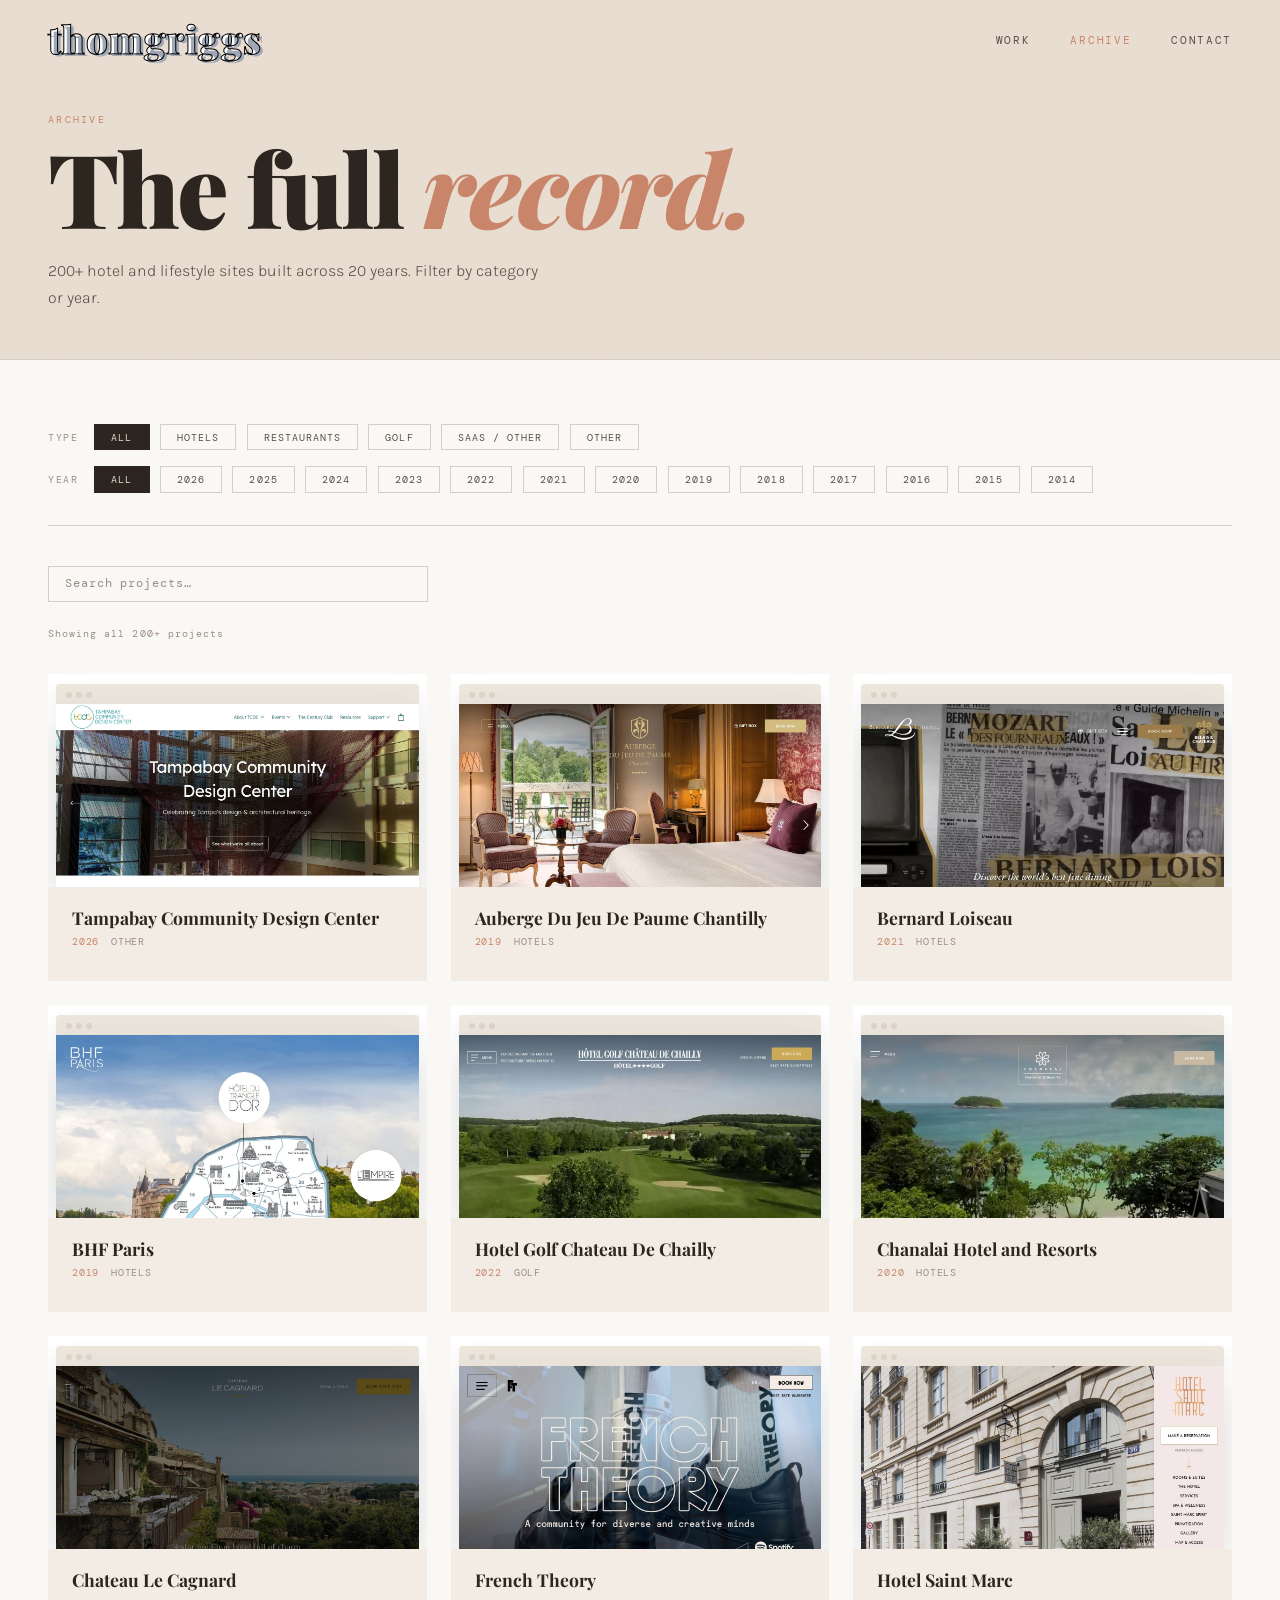
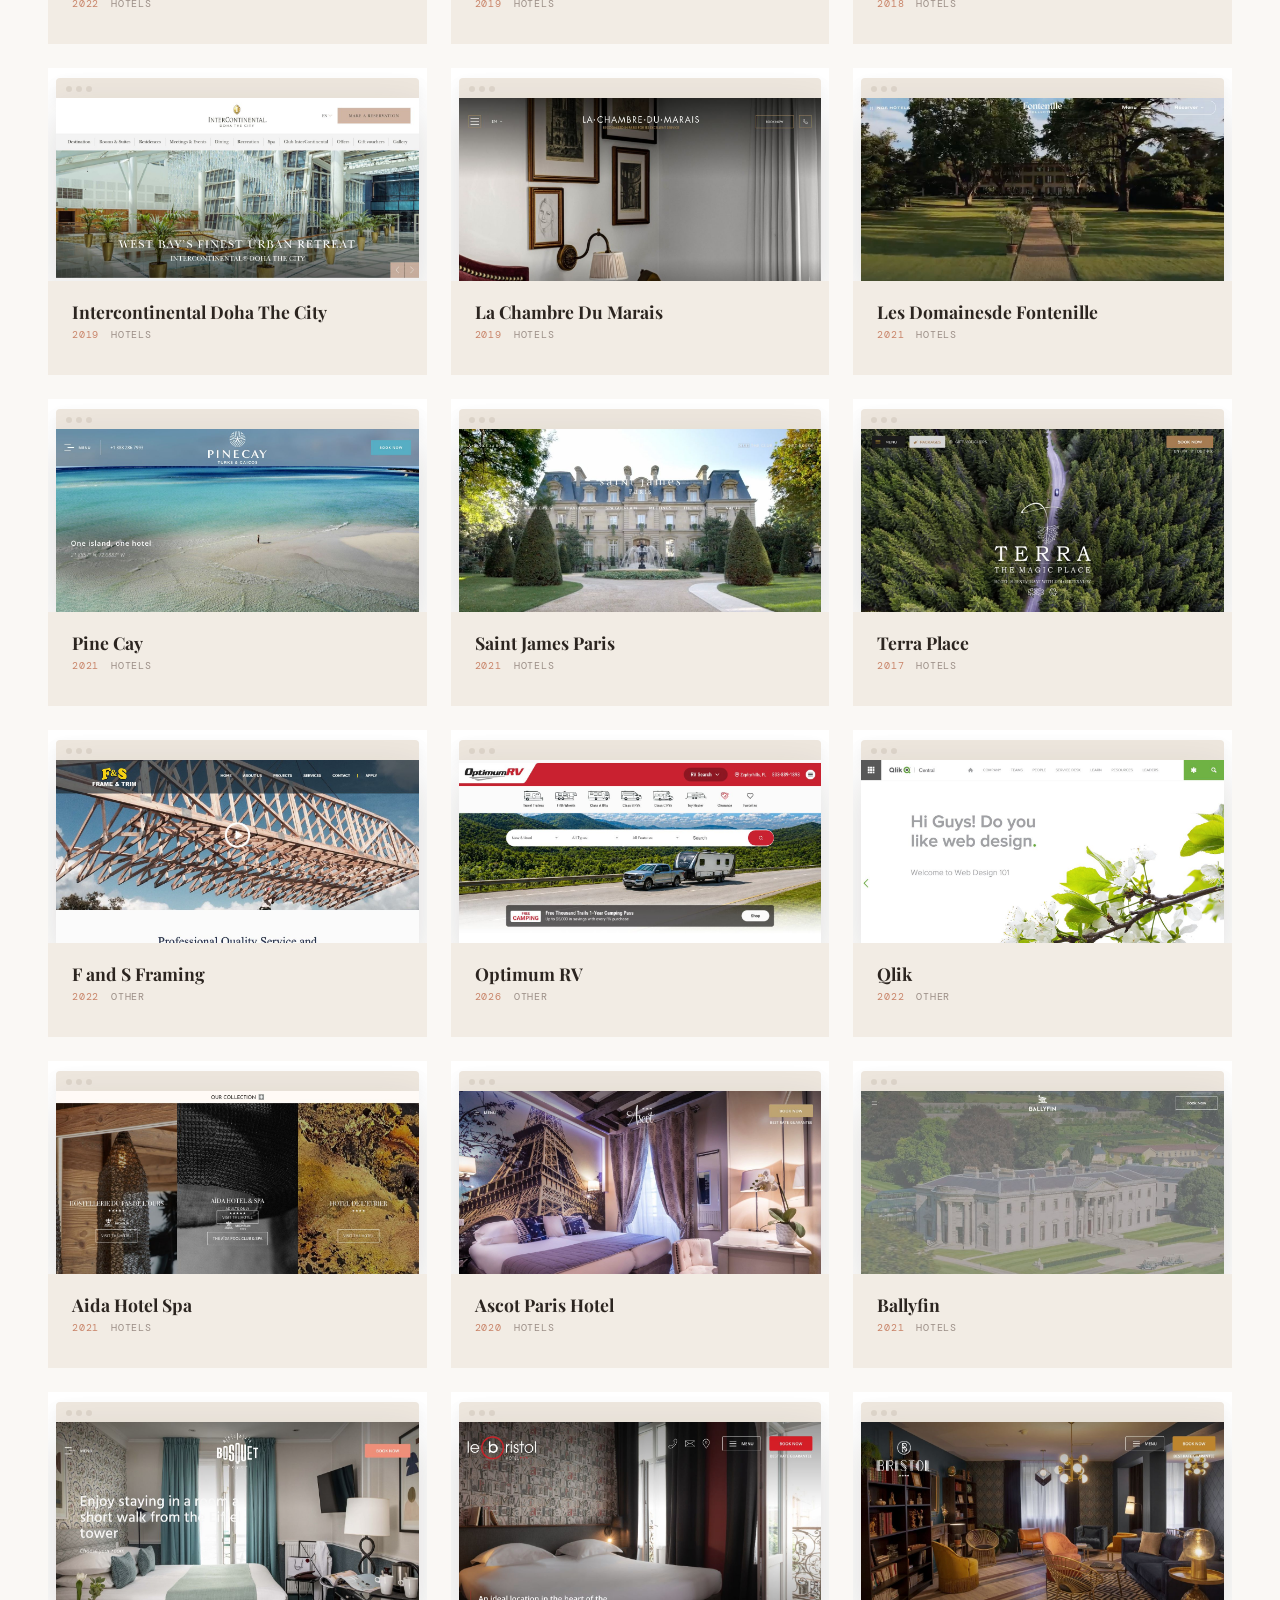
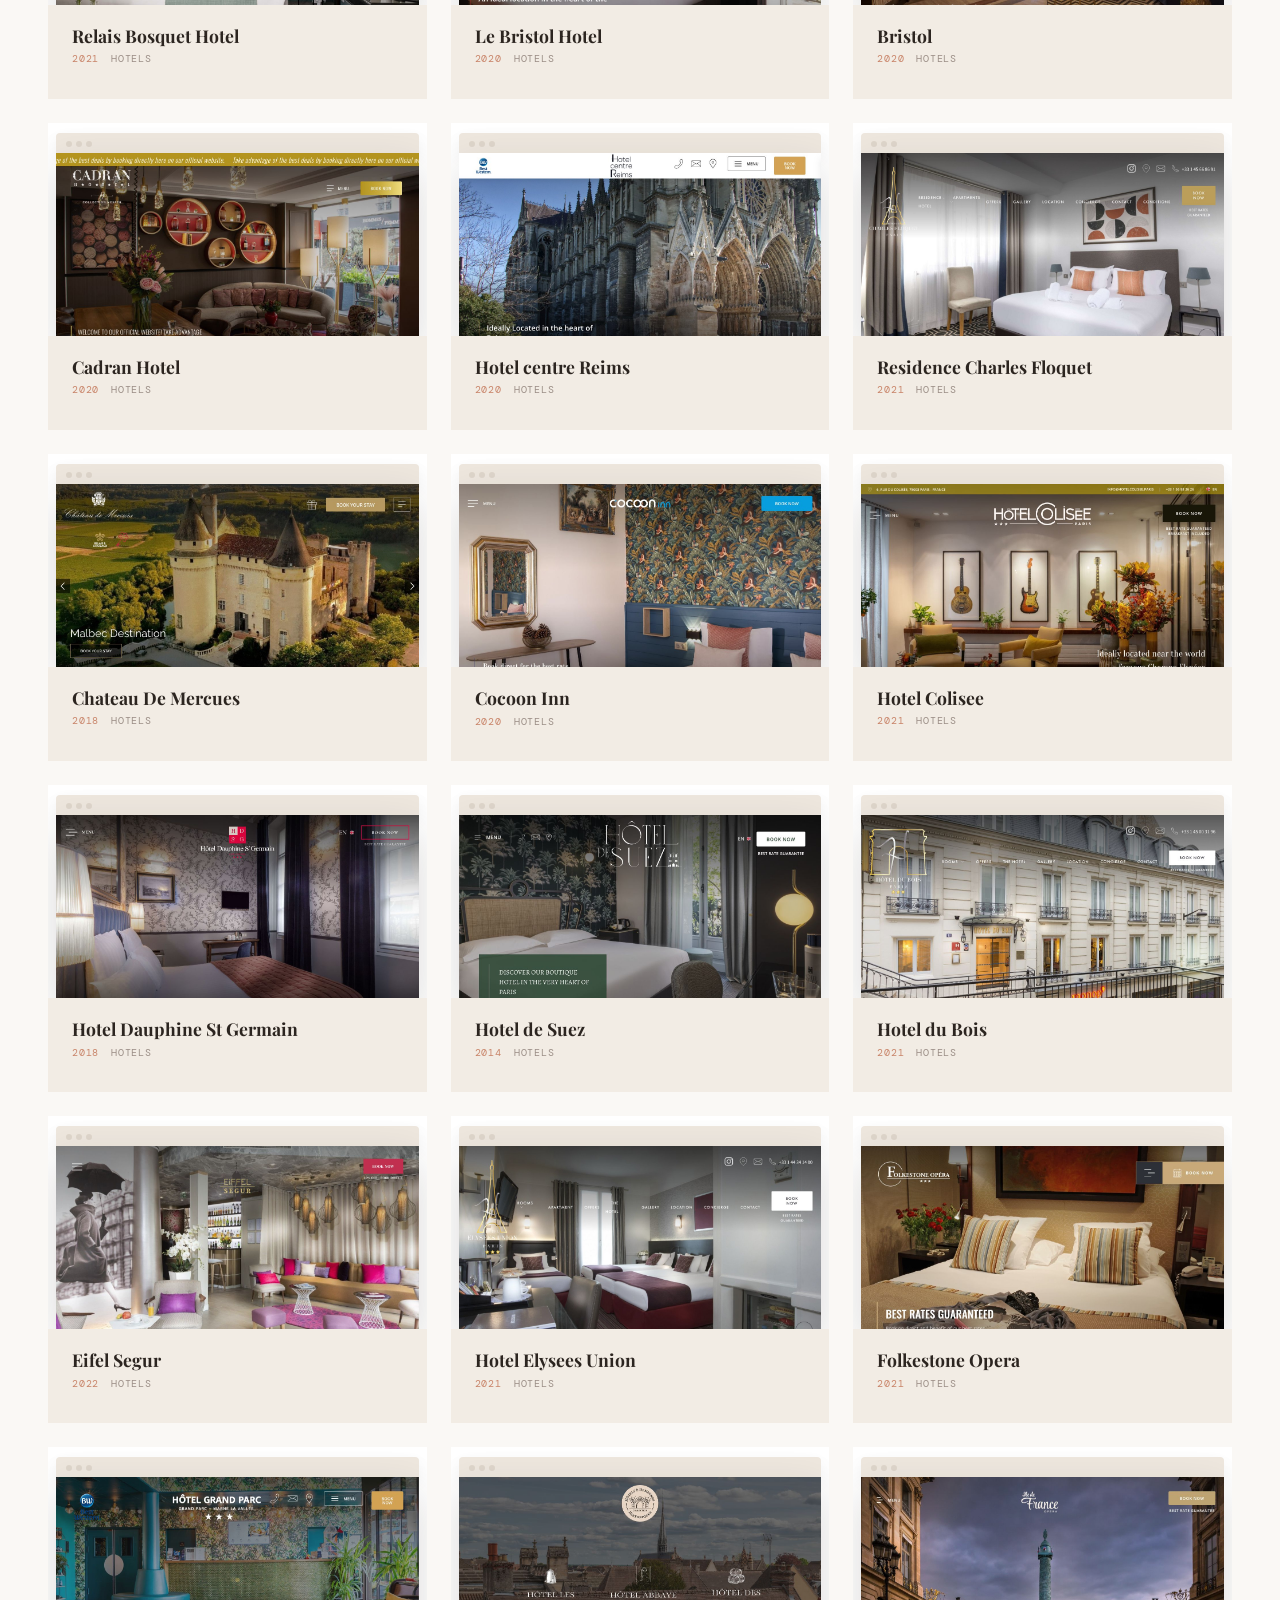
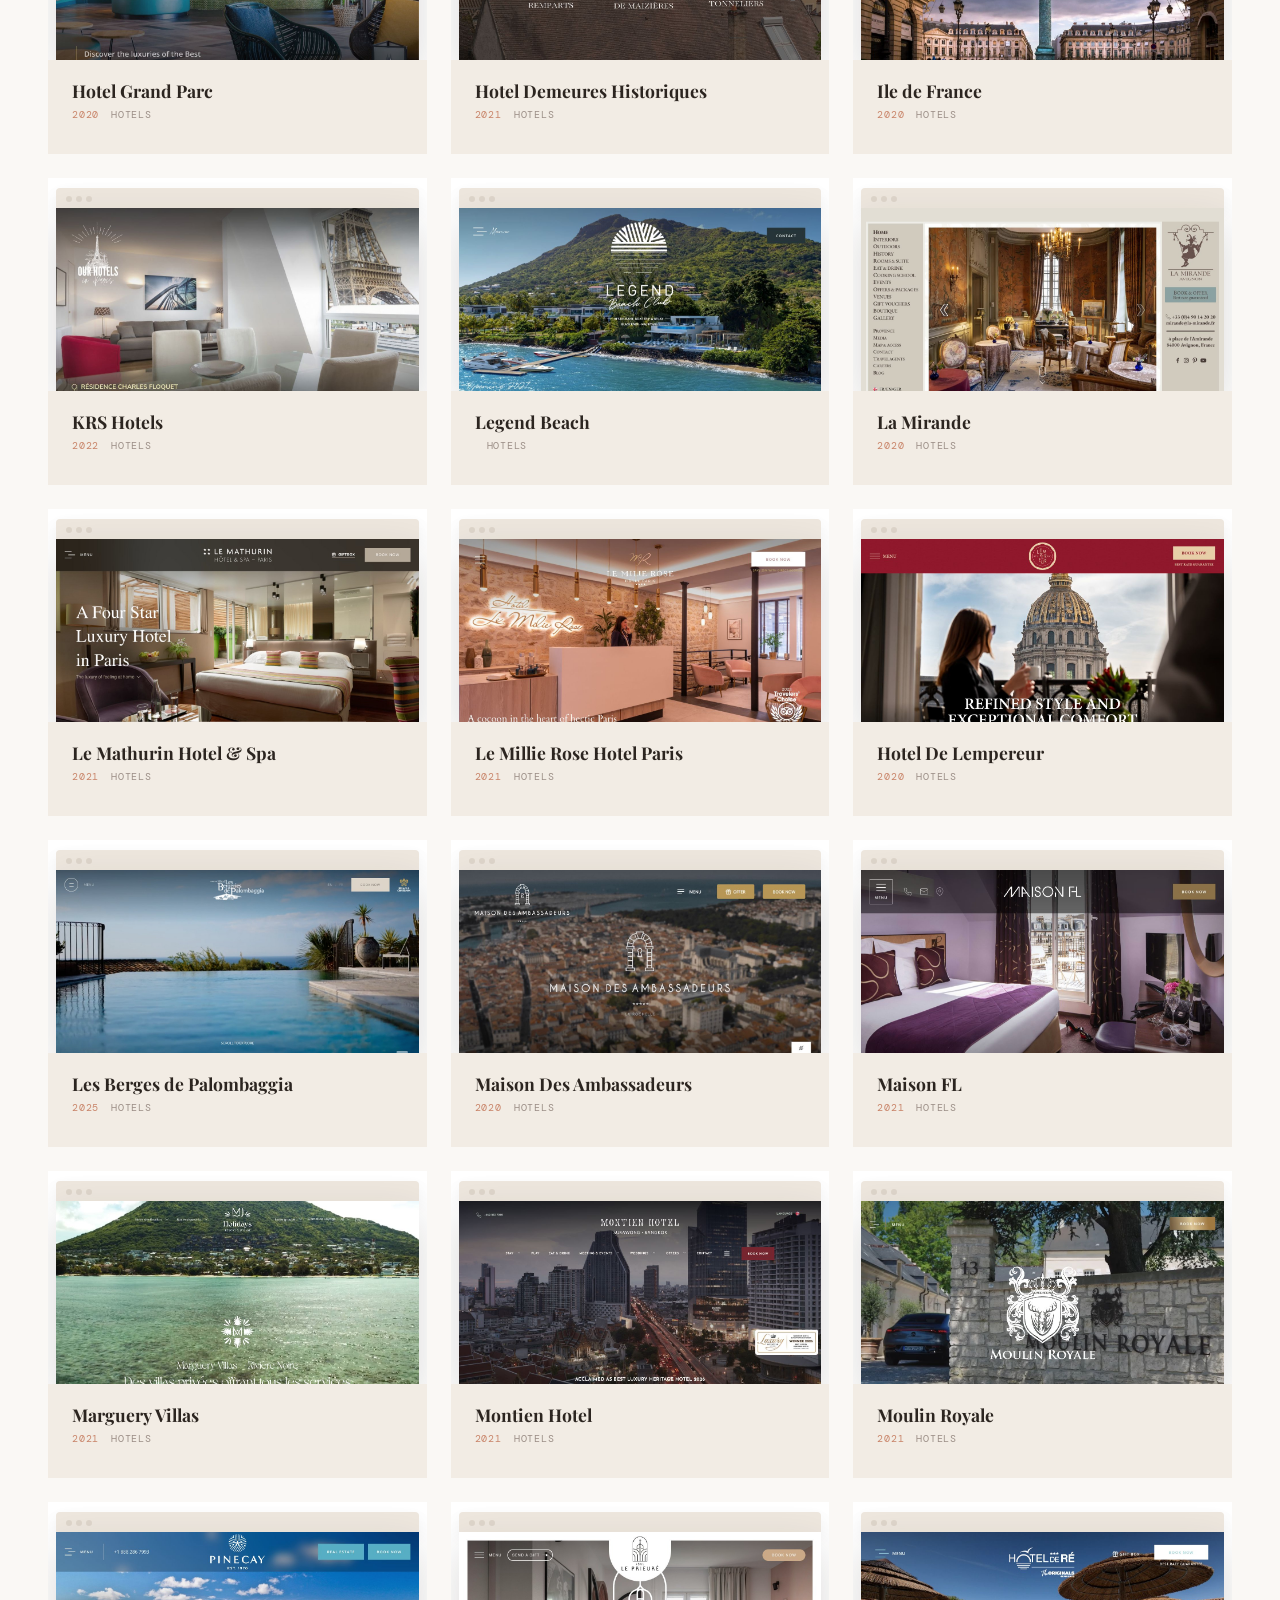
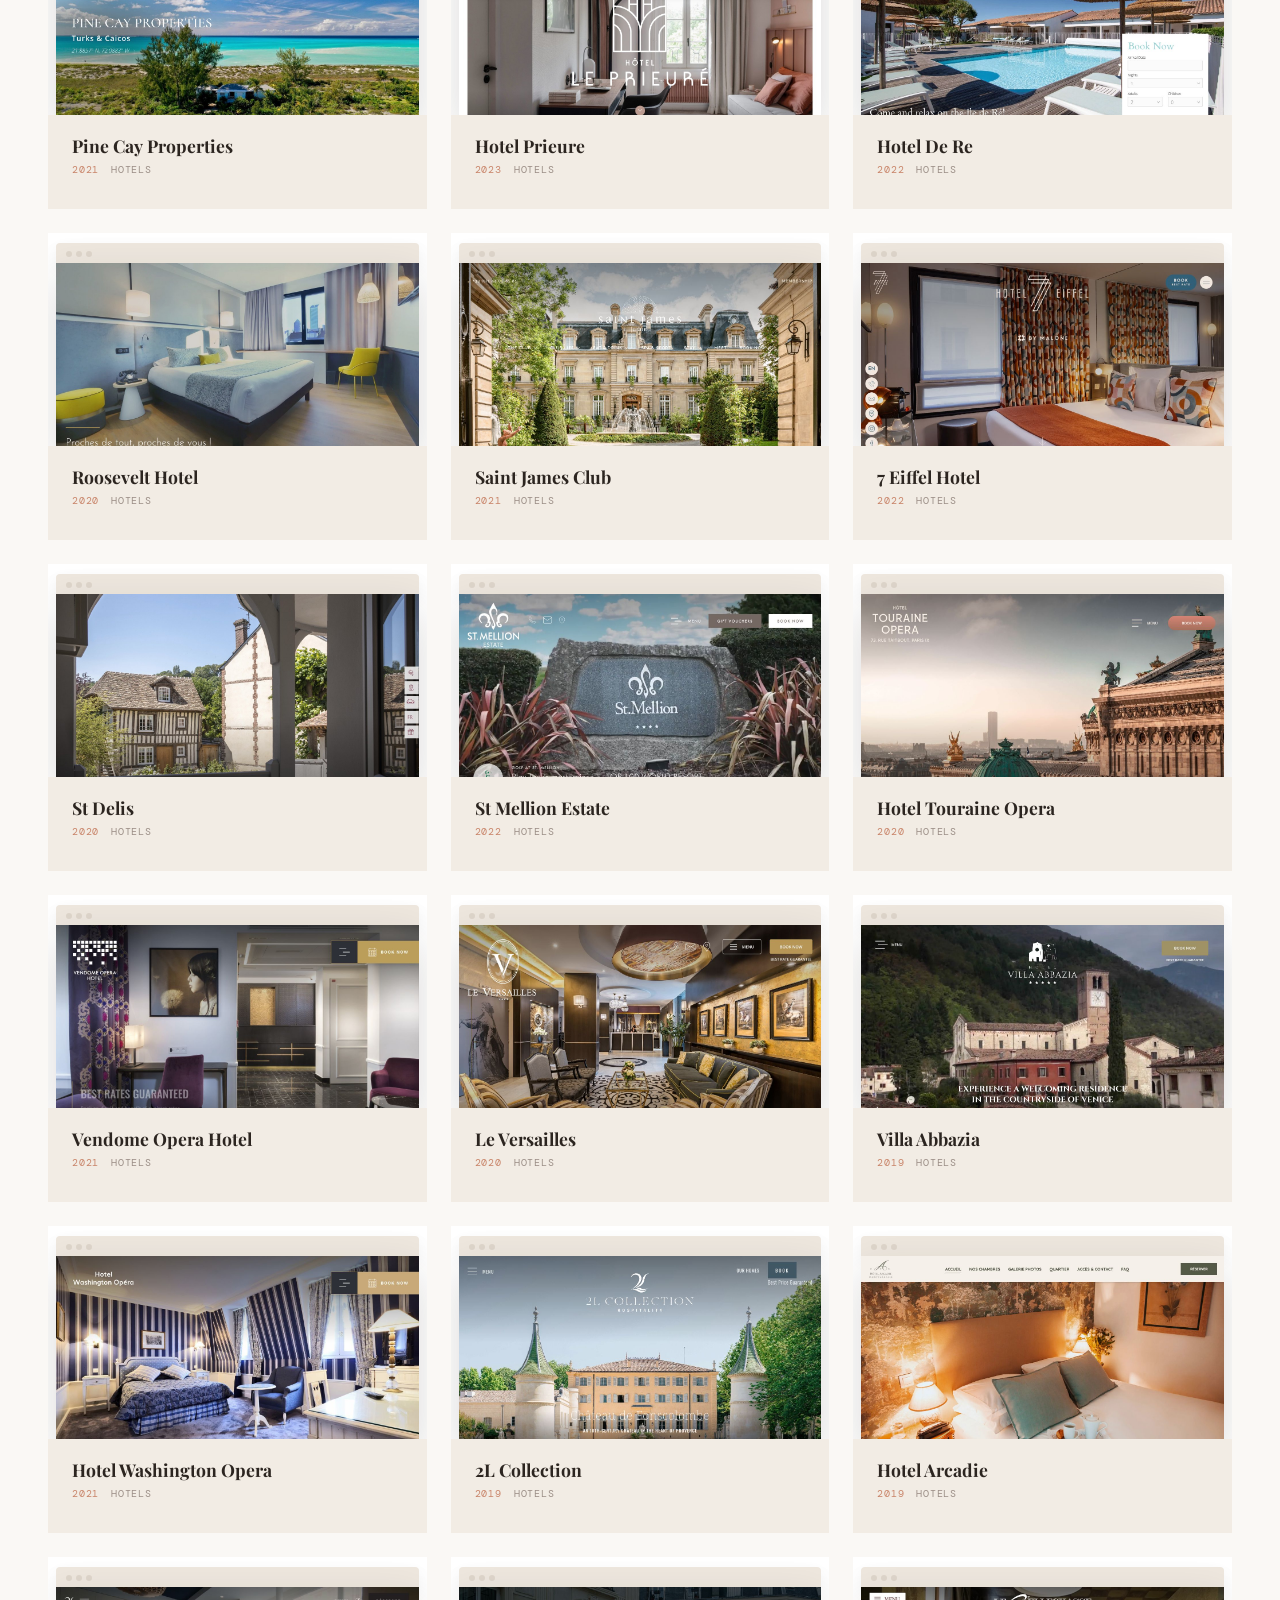
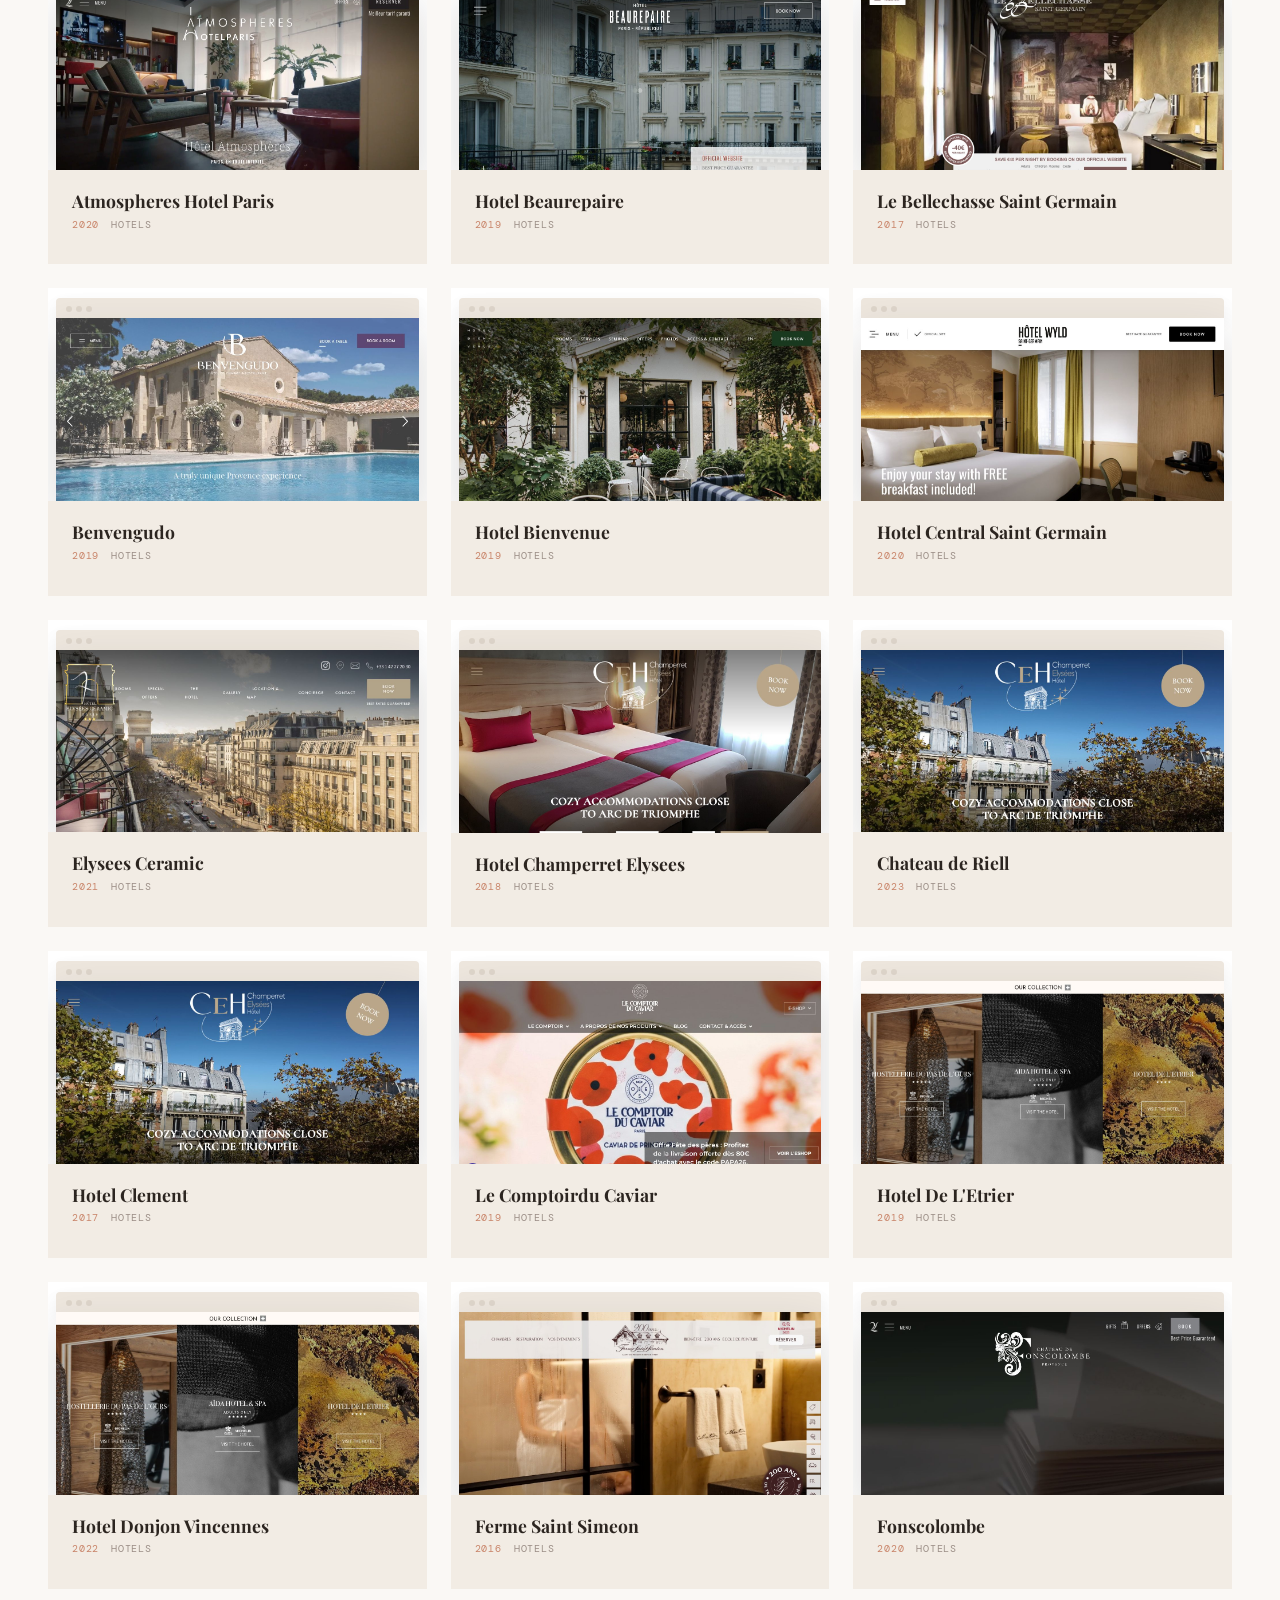
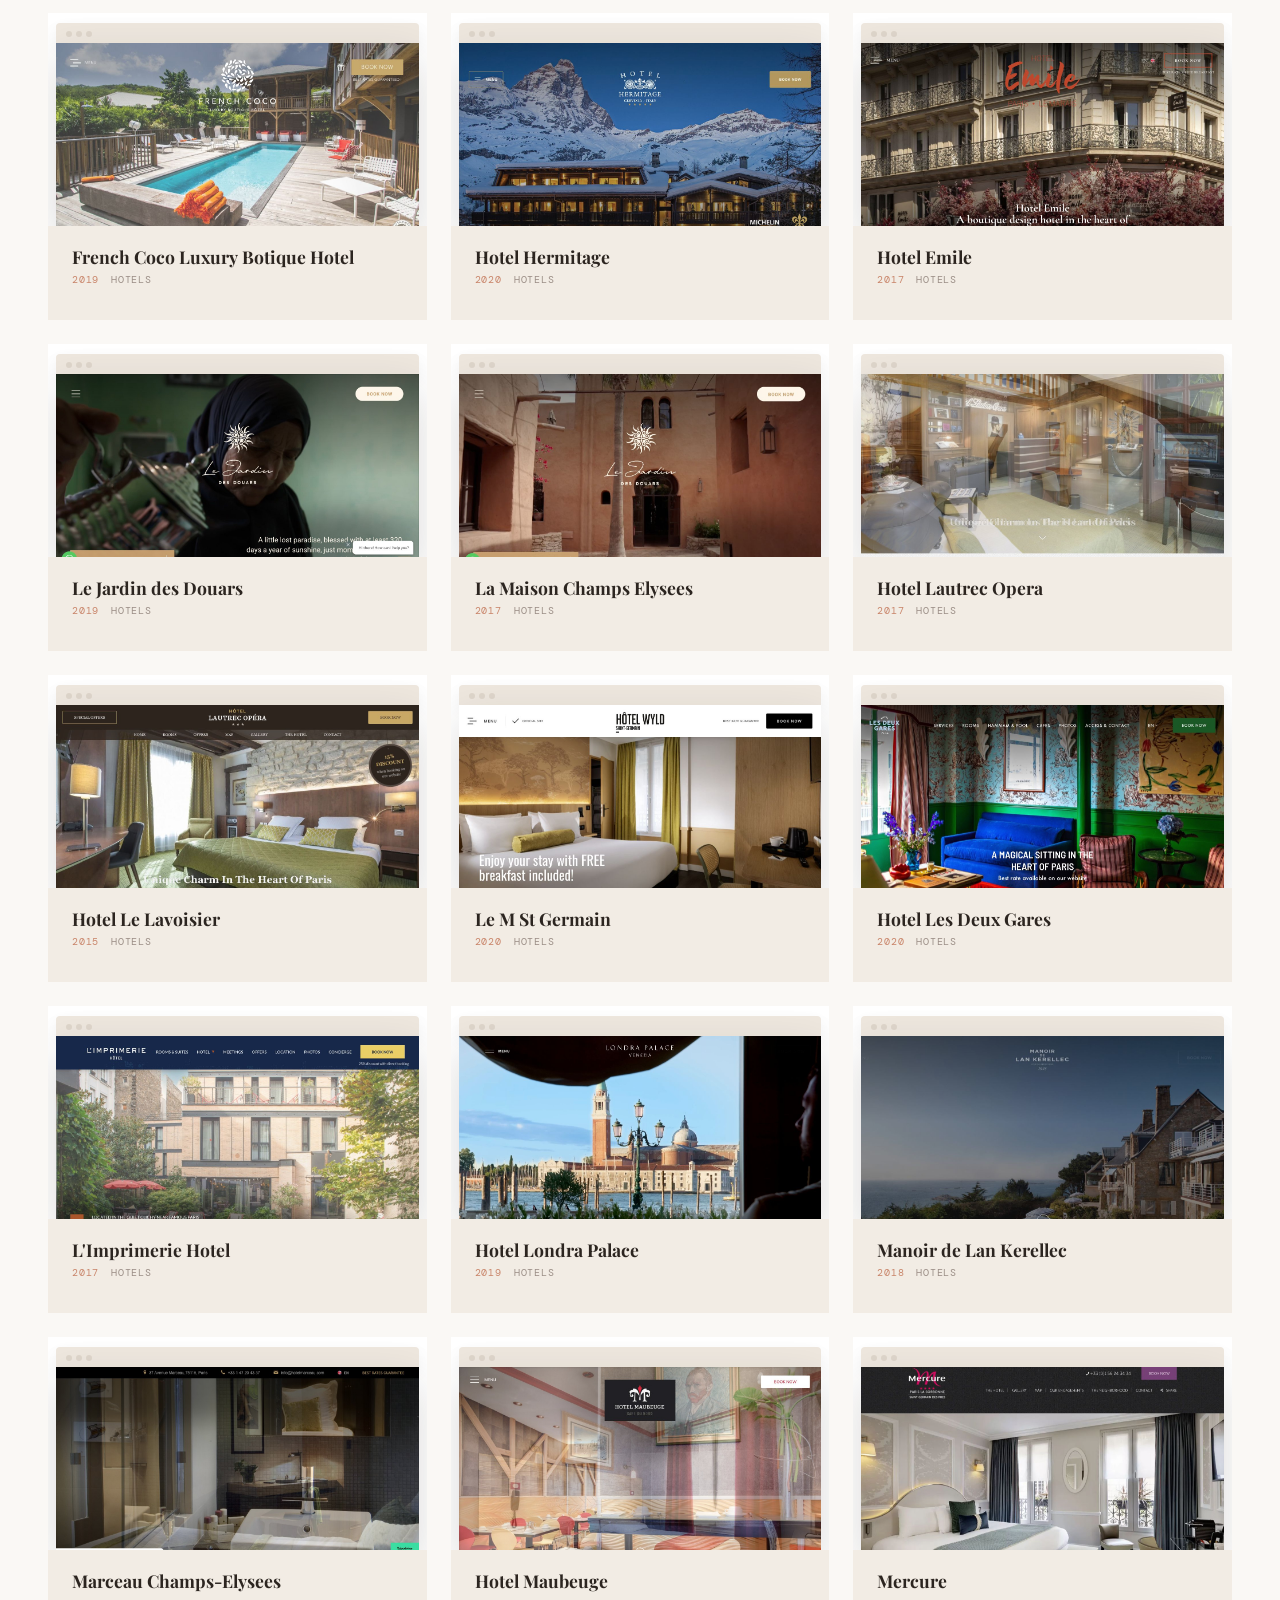
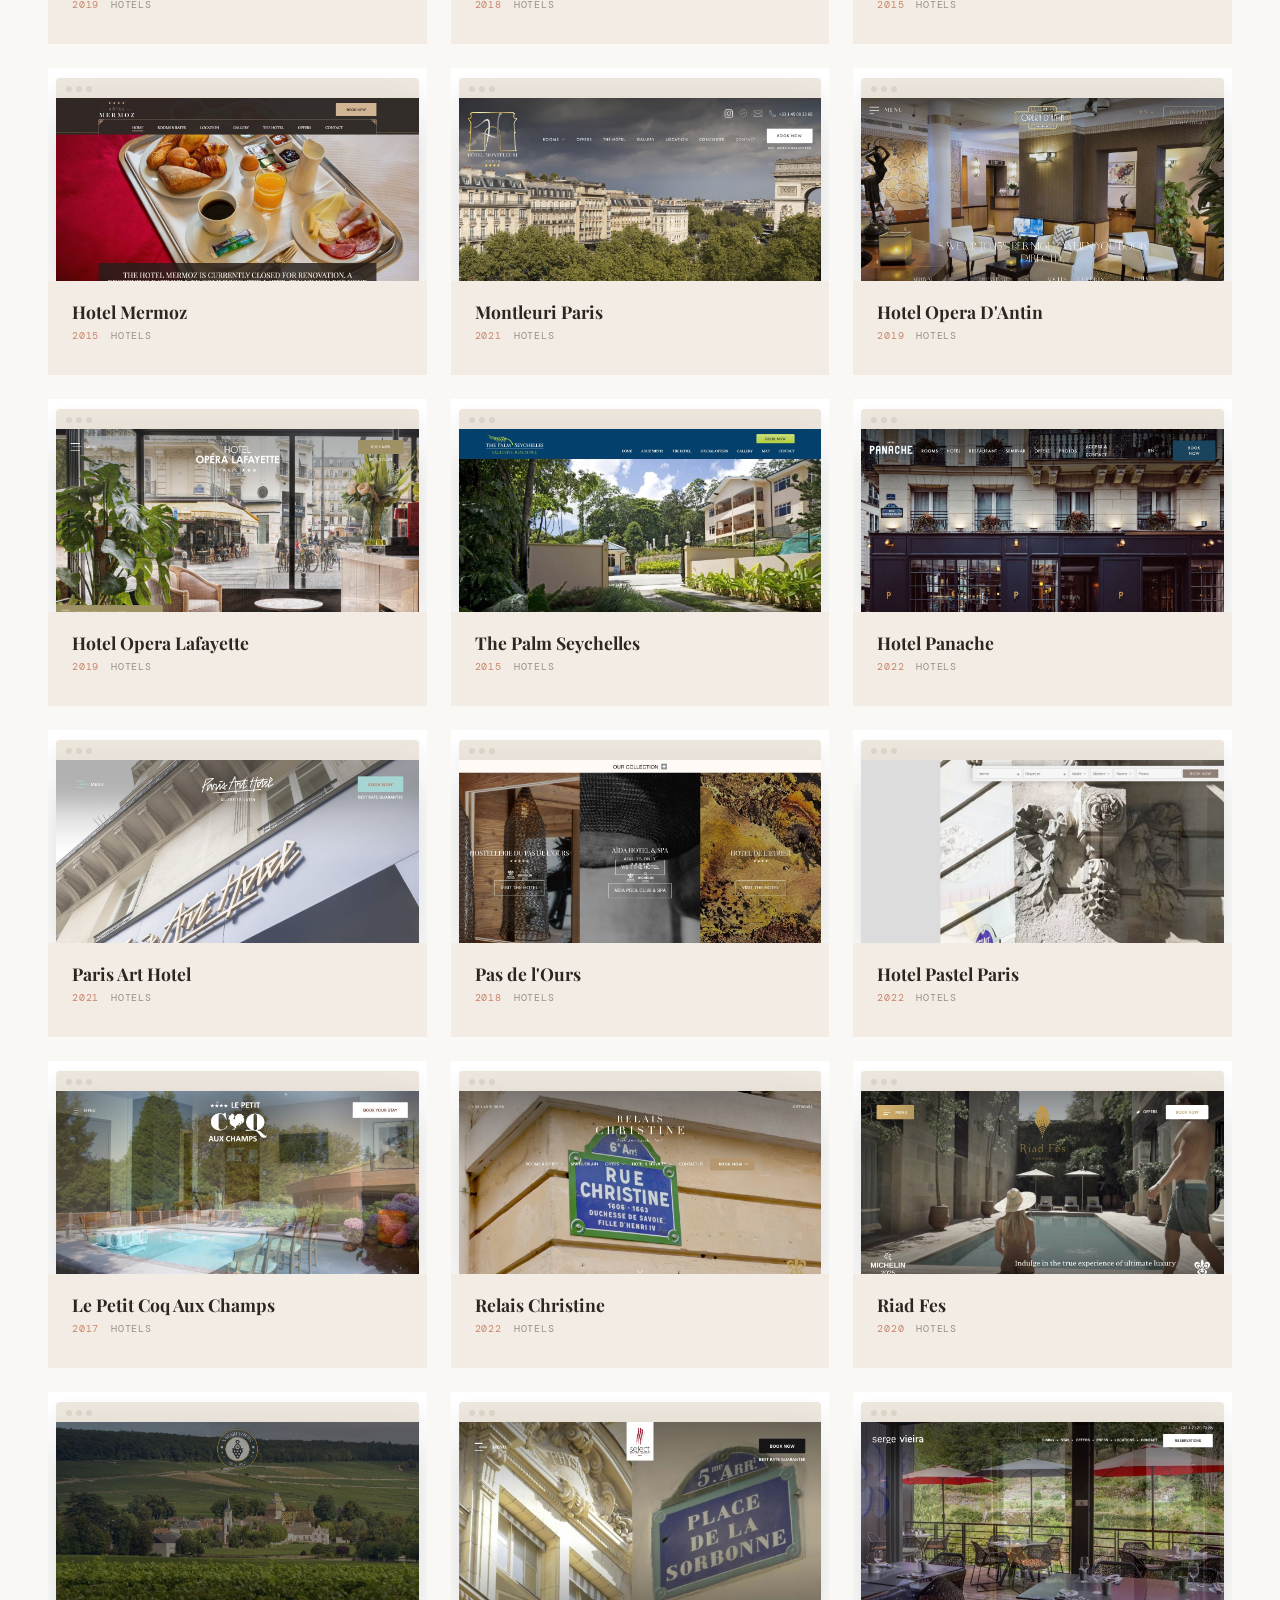
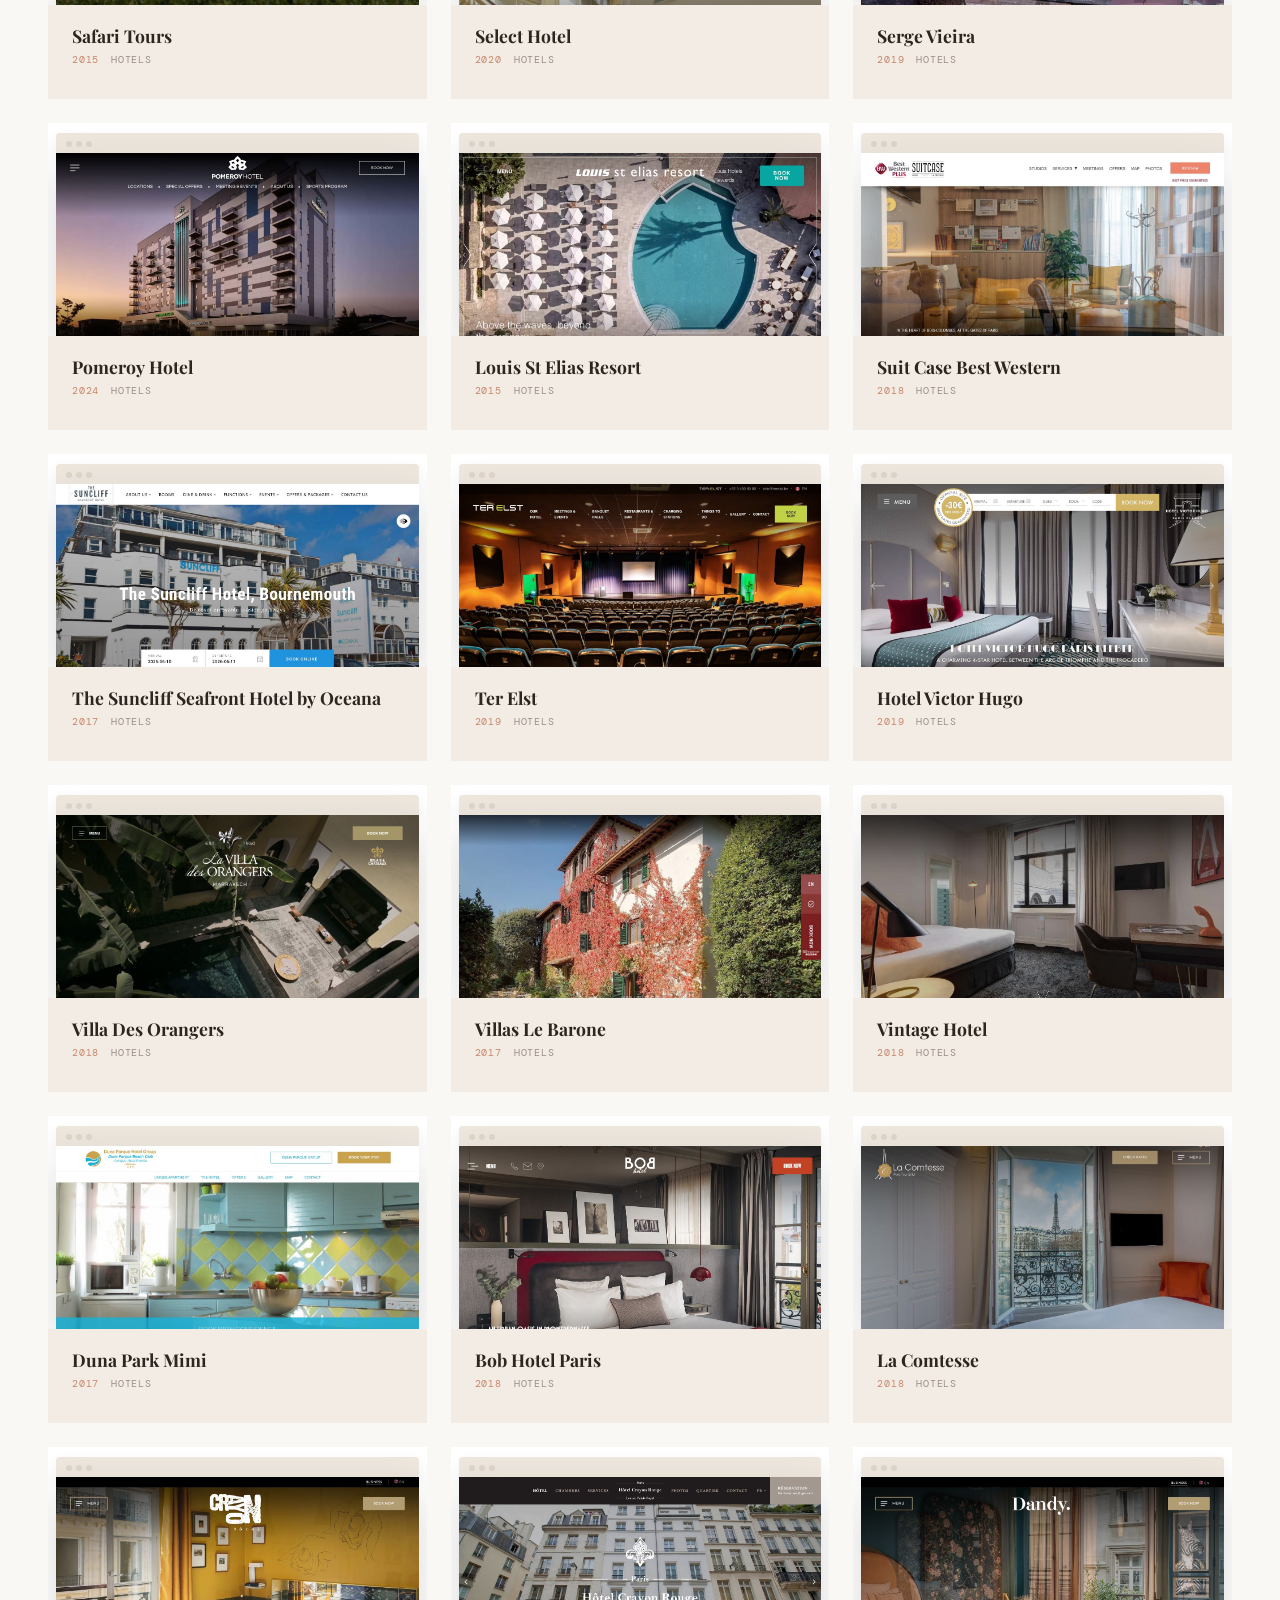
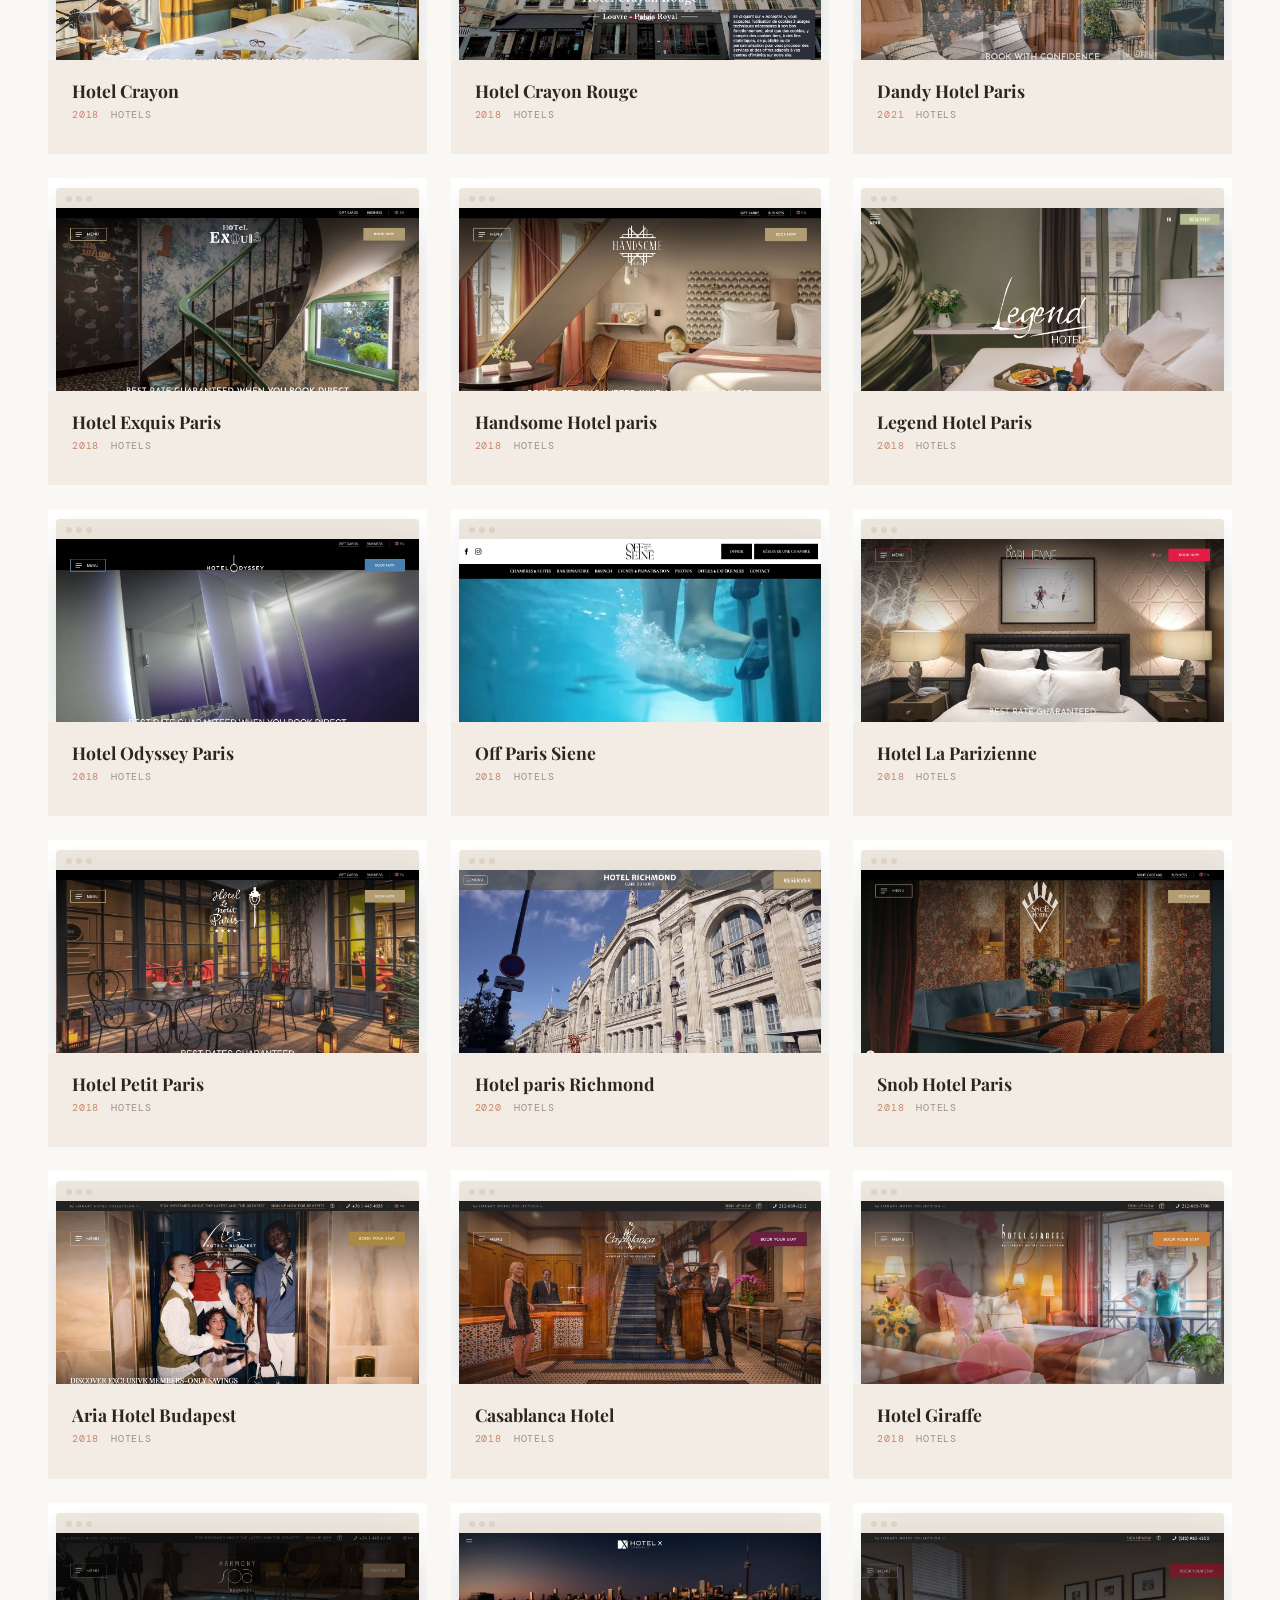
==== archive/index.html @ fb81da6a "Improve search metadata" ====
<!DOCTYPE html><html lang="en"> <head><meta charset="UTF-8"><meta name="viewport" content="width=device-width, initial-scale=1.0"><meta name="description" content="A full archive of front-end work by Thomas Griggs — 200+ hotel and lifestyle sites across 20 years."><title>thomgriggs — Archive</title><link rel="canonical" href="https://thomgriggs.com/archive/"><meta name="robots" content="index, follow"><meta property="og:type" content="website"><meta property="og:site_name" content="thomgriggs"><meta property="og:title" content="Project Archive | Thom Griggs"><meta property="og:description" content="A searchable archive of 200+ front-end and digital production projects by Thom Griggs."><meta property="og:url" content="https://thomgriggs.com/archive/"><meta property="og:image" content="https://thomgriggs.com/images/archive-screenshots/hotel-rosalie.png"><meta name="twitter:card" content="summary_large_image"><meta name="twitter:title" content="Project Archive | Thom Griggs"><meta name="twitter:description" content="A searchable archive of 200+ front-end and digital production projects by Thom Griggs."><meta name="twitter:image" content="https://thomgriggs.com/images/archive-screenshots/hotel-rosalie.png"><script type="application/ld+json">{"@context":"https://schema.org","@type":"CollectionPage","name":"Project Archive | Thom Griggs","url":"https://thomgriggs.com/archive/","description":"A searchable archive of 200+ front-end and digital production projects by Thom Griggs.","isPartOf":{"@type":"WebSite","name":"thomgriggs","url":"https://thomgriggs.com/"}}</script><link rel="icon" type="image/svg+xml" href="/favicon.svg"><link rel="preconnect" href="https://fonts.googleapis.com"><link rel="preconnect" href="https://fonts.gstatic.com" crossorigin><link rel="stylesheet" href="/_astro/BaseLayout.C7Eo-kTZ.css">
<link rel="stylesheet" href="/_astro/archive@_@astro.x3Nd_poE.css?v=thumb-shadow"></head> <body> <a href="#main" class="skip-link">Skip to main content</a> <nav class="site-nav" id="site-nav"> <a href="/" class="nav-logo" aria-label="thomgriggs home">thomgriggs</a> <ul class="nav-links"> <li><a href="/work">Work</a></li> <li><a href="/archive" aria-current="page">Archive</a></li> <li><a href="mailto:thomgriggs@gmail.com">Contact</a></li> </ul> <button class="nav-hamburger" id="nav-hamburger" aria-label="Open menu" aria-expanded="false" aria-controls="nav-dialog"> <span></span><span></span><span></span> </button> </nav> <dialog class="nav-dialog" id="nav-dialog" aria-label="Site navigation"> <div class="nav-dialog-inner"> <button class="nav-dialog-close" id="nav-dialog-close" aria-label="Close menu">&times;</button> <nav class="nav-dialog-links" aria-label="Mobile navigation"> <a href="/">Home</a> <a href="/work">Work</a> <a href="/archive" aria-current="page">Archive</a> <a href="mailto:thomgriggs@gmail.com">Contact</a> </nav> <p class="nav-dialog-sub">St. Pete &middot; Florida &middot; Est. 2005</p> </div> </dialog> <main id="main" tabindex="-1">   <section class="archive-hero noise-overlay" data-astro-cid-qma2cssl> <p class="eyebrow" data-astro-cid-qma2cssl>Archive</p> <h1 class="arch-title" data-astro-cid-qma2cssl>The full <em data-astro-cid-qma2cssl>record.</em></h1> <p class="arch-subtitle" data-astro-cid-qma2cssl>
200+ hotel and lifestyle sites built across 20 years. Filter by category or year.
</p> </section>  <section class="archive-section" data-astro-cid-qma2cssl> <!-- Filters --> <div class="filters-bar" data-astro-cid-qma2cssl> <div class="filter-group" data-astro-cid-qma2cssl> <span class="filter-label" data-astro-cid-qma2cssl>Type</span> <button class="filter-btn active" data-filter="type" data-value="all" aria-pressed="true" data-astro-cid-qma2cssl>All</button> <button class="filter-btn" data-filter="type" data-value="hotel" aria-pressed="false" data-astro-cid-qma2cssl> Hotels </button><button class="filter-btn" data-filter="type" data-value="restaurant" aria-pressed="false" data-astro-cid-qma2cssl> Restaurants </button><button class="filter-btn" data-filter="type" data-value="golf" aria-pressed="false" data-astro-cid-qma2cssl> Golf </button><button class="filter-btn" data-filter="type" data-value="saas" aria-pressed="false" data-astro-cid-qma2cssl> SaaS / Other </button><button class="filter-btn" data-filter="type" data-value="other" aria-pressed="false" data-astro-cid-qma2cssl> Other </button> </div> <div class="filter-group" data-astro-cid-qma2cssl> <span class="filter-label" data-astro-cid-qma2cssl>Year</span> <button class="filter-btn active" data-filter="year" data-value="all" aria-pressed="true" data-astro-cid-qma2cssl>All</button> <button class="filter-btn" data-filter="year" data-value="2026" aria-pressed="false" data-astro-cid-qma2cssl> 2026 </button><button class="filter-btn" data-filter="year" data-value="2025" aria-pressed="false" data-astro-cid-qma2cssl> 2025 </button><button class="filter-btn" data-filter="year" data-value="2024" aria-pressed="false" data-astro-cid-qma2cssl> 2024 </button><button class="filter-btn" data-filter="year" data-value="2023" aria-pressed="false" data-astro-cid-qma2cssl> 2023 </button><button class="filter-btn" data-filter="year" data-value="2022" aria-pressed="false" data-astro-cid-qma2cssl> 2022 </button><button class="filter-btn" data-filter="year" data-value="2021" aria-pressed="false" data-astro-cid-qma2cssl> 2021 </button><button class="filter-btn" data-filter="year" data-value="2020" aria-pressed="false" data-astro-cid-qma2cssl> 2020 </button><button class="filter-btn" data-filter="year" data-value="2019" aria-pressed="false" data-astro-cid-qma2cssl> 2019 </button><button class="filter-btn" data-filter="year" data-value="2018" aria-pressed="false" data-astro-cid-qma2cssl> 2018 </button><button class="filter-btn" data-filter="year" data-value="2017" aria-pressed="false" data-astro-cid-qma2cssl> 2017 </button><button class="filter-btn" data-filter="year" data-value="2016" aria-pressed="false" data-astro-cid-qma2cssl> 2016 </button><button class="filter-btn" data-filter="year" data-value="2015" aria-pressed="false" data-astro-cid-qma2cssl> 2015 </button><button class="filter-btn" data-filter="year" data-value="2014" aria-pressed="false" data-astro-cid-qma2cssl> 2014 </button> </div> </div> <!-- Search --> <div class="search-bar" data-astro-cid-qma2cssl> <label for="archive-search" class="sr-only" data-astro-cid-qma2cssl>Search projects</label> <input type="search" id="archive-search" class="search-input" placeholder="Search projects…" autocomplete="off" spellcheck="false" aria-label="Search projects" data-astro-cid-qma2cssl> </div> <p class="archive-count" id="archive-count" role="status" aria-live="polite" aria-atomic="true" data-astro-cid-qma2cssl>
Showing all 200+ projects
</p> <!-- Grid --> <div class="archive-grid" id="archive-grid" data-astro-cid-qma2cssl> <article class="archive-card" data-type="other" data-year="2026" data-astro-cid-qma2cssl> <div class="card-thumb" data-astro-cid-qma2cssl> <img src="/images/archive-screenshots/tampabay-community-design-center.png" alt="Tampabay Community Design Center" loading="lazy" onerror="this.parentElement.classList.add('thumb-placeholder')" data-astro-cid-qma2cssl> </div> <div class="card-body" data-astro-cid-qma2cssl> <a href="https://www.tbcommunitydesign.org/" class="card-name-link" target="_blank" rel="noopener" data-astro-cid-qma2cssl> <h2 class="card-name" data-astro-cid-qma2cssl>Tampabay Community Design Center</h2> </a> <div class="card-meta" data-astro-cid-qma2cssl> <span class="card-year" data-astro-cid-qma2cssl>2026</span> <span class="card-type" data-astro-cid-qma2cssl>Other</span> </div> </div> </article><article class="archive-card" data-type="hotel" data-year="2019" data-astro-cid-qma2cssl> <div class="card-thumb" data-astro-cid-qma2cssl> <img src="/images/archive-screenshots/auberge-du-jeu-de-paume-chantilly.png" alt="Auberge Du Jeu De Paume Chantilly" loading="lazy" onerror="this.parentElement.classList.add('thumb-placeholder')" data-astro-cid-qma2cssl> </div> <div class="card-body" data-astro-cid-qma2cssl> <a href="https://aubergedujeudepaumechantilly.fr/" class="card-name-link" target="_blank" rel="noopener" data-astro-cid-qma2cssl> <h2 class="card-name" data-astro-cid-qma2cssl>Auberge Du Jeu De Paume Chantilly</h2> </a> <div class="card-meta" data-astro-cid-qma2cssl> <span class="card-year" data-astro-cid-qma2cssl>2019</span> <span class="card-type" data-astro-cid-qma2cssl>Hotels</span> </div> </div> </article><article class="archive-card" data-type="hotel" data-year="2021" data-astro-cid-qma2cssl> <div class="card-thumb" data-astro-cid-qma2cssl> <img src="/images/archive-screenshots/bernard-loiseau.png" alt="Bernard Loiseau" loading="lazy" onerror="this.parentElement.classList.add('thumb-placeholder')" data-astro-cid-qma2cssl> </div> <div class="card-body" data-astro-cid-qma2cssl> <a href="https://bernard-loiseau.com/" class="card-name-link" target="_blank" rel="noopener" data-astro-cid-qma2cssl> <h2 class="card-name" data-astro-cid-qma2cssl>Bernard Loiseau</h2> </a> <div class="card-meta" data-astro-cid-qma2cssl> <span class="card-year" data-astro-cid-qma2cssl>2021</span> <span class="card-type" data-astro-cid-qma2cssl>Hotels</span> </div> </div> </article><article class="archive-card" data-type="hotel" data-year="2019" data-astro-cid-qma2cssl> <div class="card-thumb" data-astro-cid-qma2cssl> <img src="/images/archive-screenshots/bhf-paris.png" alt="BHF Paris" loading="lazy" onerror="this.parentElement.classList.add('thumb-placeholder')" data-astro-cid-qma2cssl> </div> <div class="card-body" data-astro-cid-qma2cssl> <a href="https://bhfparis.com/" class="card-name-link" target="_blank" rel="noopener" data-astro-cid-qma2cssl> <h2 class="card-name" data-astro-cid-qma2cssl>BHF Paris</h2> </a> <div class="card-meta" data-astro-cid-qma2cssl> <span class="card-year" data-astro-cid-qma2cssl>2019</span> <span class="card-type" data-astro-cid-qma2cssl>Hotels</span> </div> </div> </article><article class="archive-card" data-type="golf" data-year="2022" data-astro-cid-qma2cssl> <div class="card-thumb" data-astro-cid-qma2cssl> <img src="/images/archive-screenshots/hotel-golf-chateau-de-chailly.png" alt="Hotel Golf Chateau De Chailly" loading="lazy" onerror="this.parentElement.classList.add('thumb-placeholder')" data-astro-cid-qma2cssl> </div> <div class="card-body" data-astro-cid-qma2cssl> <a href="https://chailly.com/" class="card-name-link" target="_blank" rel="noopener" data-astro-cid-qma2cssl> <h2 class="card-name" data-astro-cid-qma2cssl>Hotel Golf Chateau De Chailly</h2> </a> <div class="card-meta" data-astro-cid-qma2cssl> <span class="card-year" data-astro-cid-qma2cssl>2022</span> <span class="card-type" data-astro-cid-qma2cssl>Golf</span> </div> </div> </article><article class="archive-card" data-type="hotel" data-year="2020" data-astro-cid-qma2cssl> <div class="card-thumb" data-astro-cid-qma2cssl> <img src="/images/archive-screenshots/chanalai-hotel-and-resorts.png" alt="Chanalai Hotel and Resorts" loading="lazy" onerror="this.parentElement.classList.add('thumb-placeholder')" data-astro-cid-qma2cssl> </div> <div class="card-body" data-astro-cid-qma2cssl> <a href="https://chanalai.com/" class="card-name-link" target="_blank" rel="noopener" data-astro-cid-qma2cssl> <h2 class="card-name" data-astro-cid-qma2cssl>Chanalai Hotel and Resorts</h2> </a> <div class="card-meta" data-astro-cid-qma2cssl> <span class="card-year" data-astro-cid-qma2cssl>2020</span> <span class="card-type" data-astro-cid-qma2cssl>Hotels</span> </div> </div> </article><article class="archive-card" data-type="hotel" data-year="2022" data-astro-cid-qma2cssl> <div class="card-thumb" data-astro-cid-qma2cssl> <img src="/images/archive-screenshots/chateau-le-cagnard.png" alt="Chateau Le Cagnard" loading="lazy" onerror="this.parentElement.classList.add('thumb-placeholder')" data-astro-cid-qma2cssl> </div> <div class="card-body" data-astro-cid-qma2cssl> <a href="https://lecagnard.fr/" class="card-name-link" target="_blank" rel="noopener" data-astro-cid-qma2cssl> <h2 class="card-name" data-astro-cid-qma2cssl>Chateau Le Cagnard</h2> </a> <div class="card-meta" data-astro-cid-qma2cssl> <span class="card-year" data-astro-cid-qma2cssl>2022</span> <span class="card-type" data-astro-cid-qma2cssl>Hotels</span> </div> </div> </article><article class="archive-card" data-type="hotel" data-year="2019" data-astro-cid-qma2cssl> <div class="card-thumb" data-astro-cid-qma2cssl> <img src="/images/archive-screenshots/french-theory.png" alt="French Theory" loading="lazy" onerror="this.parentElement.classList.add('thumb-placeholder')" data-astro-cid-qma2cssl> </div> <div class="card-body" data-astro-cid-qma2cssl> <a href="https://frtheory.com/" class="card-name-link" target="_blank" rel="noopener" data-astro-cid-qma2cssl> <h2 class="card-name" data-astro-cid-qma2cssl>French Theory</h2> </a> <div class="card-meta" data-astro-cid-qma2cssl> <span class="card-year" data-astro-cid-qma2cssl>2019</span> <span class="card-type" data-astro-cid-qma2cssl>Hotels</span> </div> </div> </article><article class="archive-card" data-type="hotel" data-year="2018" data-astro-cid-qma2cssl> <div class="card-thumb" data-astro-cid-qma2cssl> <img src="/images/archive-screenshots/hotel-saint-marc.png" alt="Hotel Saint Marc" loading="lazy" onerror="this.parentElement.classList.add('thumb-placeholder')" data-astro-cid-qma2cssl> </div> <div class="card-body" data-astro-cid-qma2cssl> <a href="https://hotelsaintmarc.com/" class="card-name-link" target="_blank" rel="noopener" data-astro-cid-qma2cssl> <h2 class="card-name" data-astro-cid-qma2cssl>Hotel Saint Marc</h2> </a> <div class="card-meta" data-astro-cid-qma2cssl> <span class="card-year" data-astro-cid-qma2cssl>2018</span> <span class="card-type" data-astro-cid-qma2cssl>Hotels</span> </div> </div> </article><article class="archive-card" data-type="hotel" data-year="2019" data-astro-cid-qma2cssl> <div class="card-thumb" data-astro-cid-qma2cssl> <img src="/images/archive-screenshots/intercontinental-doha-the-city.png" alt="Intercontinental Doha The City" loading="lazy" onerror="this.parentElement.classList.add('thumb-placeholder')" data-astro-cid-qma2cssl> </div> <div class="card-body" data-astro-cid-qma2cssl> <a href="https://dohawestbay.intercontinental.com/" class="card-name-link" target="_blank" rel="noopener" data-astro-cid-qma2cssl> <h2 class="card-name" data-astro-cid-qma2cssl>Intercontinental Doha The City</h2> </a> <div class="card-meta" data-astro-cid-qma2cssl> <span class="card-year" data-astro-cid-qma2cssl>2019</span> <span class="card-type" data-astro-cid-qma2cssl>Hotels</span> </div> </div> </article><article class="archive-card" data-type="hotel" data-year="2019" data-astro-cid-qma2cssl> <div class="card-thumb" data-astro-cid-qma2cssl> <img src="/images/archive-screenshots/la-chambre-du-marais.png" alt="La Chambre Du Marais" loading="lazy" onerror="this.parentElement.classList.add('thumb-placeholder')" data-astro-cid-qma2cssl> </div> <div class="card-body" data-astro-cid-qma2cssl> <a href="https://lachambredumarais.com/" class="card-name-link" target="_blank" rel="noopener" data-astro-cid-qma2cssl> <h2 class="card-name" data-astro-cid-qma2cssl>La Chambre Du Marais</h2> </a> <div class="card-meta" data-astro-cid-qma2cssl> <span class="card-year" data-astro-cid-qma2cssl>2019</span> <span class="card-type" data-astro-cid-qma2cssl>Hotels</span> </div> </div> </article><article class="archive-card" data-type="hotel" data-year="2021" data-astro-cid-qma2cssl> <div class="card-thumb" data-astro-cid-qma2cssl> <img src="/images/archive-screenshots/les-domainesde-fontenille.png" alt="Les Domainesde Fontenille" loading="lazy" onerror="this.parentElement.classList.add('thumb-placeholder')" data-astro-cid-qma2cssl> </div> <div class="card-body" data-astro-cid-qma2cssl> <a href="https://lesdomainesdefontenille.com/" class="card-name-link" target="_blank" rel="noopener" data-astro-cid-qma2cssl> <h2 class="card-name" data-astro-cid-qma2cssl>Les Domainesde Fontenille</h2> </a> <div class="card-meta" data-astro-cid-qma2cssl> <span class="card-year" data-astro-cid-qma2cssl>2021</span> <span class="card-type" data-astro-cid-qma2cssl>Hotels</span> </div> </div> </article><article class="archive-card" data-type="hotel" data-year="2021" data-astro-cid-qma2cssl> <div class="card-thumb" data-astro-cid-qma2cssl> <img src="/images/archive-screenshots/pine-cay.png" alt="Pine Cay" loading="lazy" onerror="this.parentElement.classList.add('thumb-placeholder')" data-astro-cid-qma2cssl> </div> <div class="card-body" data-astro-cid-qma2cssl> <a href="https://pinecay.com/" class="card-name-link" target="_blank" rel="noopener" data-astro-cid-qma2cssl> <h2 class="card-name" data-astro-cid-qma2cssl>Pine Cay</h2> </a> <div class="card-meta" data-astro-cid-qma2cssl> <span class="card-year" data-astro-cid-qma2cssl>2021</span> <span class="card-type" data-astro-cid-qma2cssl>Hotels</span> </div> </div> </article><article class="archive-card" data-type="hotel" data-year="2021" data-astro-cid-qma2cssl> <div class="card-thumb" data-astro-cid-qma2cssl> <img src="/images/archive-screenshots/saint-james-paris.png" alt="Saint James Paris" loading="lazy" onerror="this.parentElement.classList.add('thumb-placeholder')" data-astro-cid-qma2cssl> </div> <div class="card-body" data-astro-cid-qma2cssl> <a href="https://saint-james-paris.com/" class="card-name-link" target="_blank" rel="noopener" data-astro-cid-qma2cssl> <h2 class="card-name" data-astro-cid-qma2cssl>Saint James Paris</h2> </a> <div class="card-meta" data-astro-cid-qma2cssl> <span class="card-year" data-astro-cid-qma2cssl>2021</span> <span class="card-type" data-astro-cid-qma2cssl>Hotels</span> </div> </div> </article><article class="archive-card" data-type="hotel" data-year="2017" data-astro-cid-qma2cssl> <div class="card-thumb" data-astro-cid-qma2cssl> <img src="/images/archive-screenshots/terra-place.png" alt="Terra Place" loading="lazy" onerror="this.parentElement.classList.add('thumb-placeholder')" data-astro-cid-qma2cssl> </div> <div class="card-body" data-astro-cid-qma2cssl> <a href="https://terra.place/" class="card-name-link" target="_blank" rel="noopener" data-astro-cid-qma2cssl> <h2 class="card-name" data-astro-cid-qma2cssl>Terra Place</h2> </a> <div class="card-meta" data-astro-cid-qma2cssl> <span class="card-year" data-astro-cid-qma2cssl>2017</span> <span class="card-type" data-astro-cid-qma2cssl>Hotels</span> </div> </div> </article><article class="archive-card" data-type="other" data-year="2022" data-astro-cid-qma2cssl> <div class="card-thumb" data-astro-cid-qma2cssl> <img src="/images/archive-screenshots/f-and-s-framing.png" alt="F and S Framing" loading="lazy" onerror="this.parentElement.classList.add('thumb-placeholder')" data-astro-cid-qma2cssl> </div> <div class="card-body" data-astro-cid-qma2cssl> <a href="https://fandsframing.com/" class="card-name-link" target="_blank" rel="noopener" data-astro-cid-qma2cssl> <h2 class="card-name" data-astro-cid-qma2cssl>F and S Framing</h2> </a> <div class="card-meta" data-astro-cid-qma2cssl> <span class="card-year" data-astro-cid-qma2cssl>2022</span> <span class="card-type" data-astro-cid-qma2cssl>Other</span> </div> </div> </article><article class="archive-card" data-type="other" data-year="2026" data-astro-cid-qma2cssl> <div class="card-thumb" data-astro-cid-qma2cssl> <img src="/images/archive-screenshots/optimum-rv.png" alt="Optimum RV" loading="lazy" onerror="this.parentElement.classList.add('thumb-placeholder')" data-astro-cid-qma2cssl> </div> <div class="card-body" data-astro-cid-qma2cssl> <a href="https://www.optimumrv.com/" class="card-name-link" target="_blank" rel="noopener" data-astro-cid-qma2cssl> <h2 class="card-name" data-astro-cid-qma2cssl>Optimum RV</h2> </a> <div class="card-meta" data-astro-cid-qma2cssl> <span class="card-year" data-astro-cid-qma2cssl>2026</span> <span class="card-type" data-astro-cid-qma2cssl>Other</span> </div> </div> </article><article class="archive-card" data-type="other" data-year="2022" data-astro-cid-qma2cssl> <div class="card-thumb" data-astro-cid-qma2cssl> <img src="/images/archive-screenshots/qlik.png" alt="Qlik" loading="lazy" onerror="this.parentElement.classList.add('thumb-placeholder')" data-astro-cid-qma2cssl> </div> <div class="card-body" data-astro-cid-qma2cssl> <a href="https://hepcatstudios.com/QlikCentral/website/index.php" class="card-name-link" target="_blank" rel="noopener" data-astro-cid-qma2cssl> <h2 class="card-name" data-astro-cid-qma2cssl>Qlik</h2> </a> <div class="card-meta" data-astro-cid-qma2cssl> <span class="card-year" data-astro-cid-qma2cssl>2022</span> <span class="card-type" data-astro-cid-qma2cssl>Other</span> </div> </div> </article><article class="archive-card" data-type="hotel" data-year="2021" data-astro-cid-qma2cssl> <div class="card-thumb" data-astro-cid-qma2cssl> <img src="/images/archive-screenshots/aida-hotel-spa.png" alt="Aida Hotel Spa" loading="lazy" onerror="this.parentElement.classList.add('thumb-placeholder')" data-astro-cid-qma2cssl> </div> <div class="card-body" data-astro-cid-qma2cssl> <a href="https://aidahotelspa.ch/" class="card-name-link" target="_blank" rel="noopener" data-astro-cid-qma2cssl> <h2 class="card-name" data-astro-cid-qma2cssl>Aida Hotel Spa</h2> </a> <div class="card-meta" data-astro-cid-qma2cssl> <span class="card-year" data-astro-cid-qma2cssl>2021</span> <span class="card-type" data-astro-cid-qma2cssl>Hotels</span> </div> </div> </article><article class="archive-card" data-type="hotel" data-year="2020" data-astro-cid-qma2cssl> <div class="card-thumb" data-astro-cid-qma2cssl> <img src="/images/archive-screenshots/ascot-paris-hotel.png" alt="Ascot Paris Hotel" loading="lazy" onerror="this.parentElement.classList.add('thumb-placeholder')" data-astro-cid-qma2cssl> </div> <div class="card-body" data-astro-cid-qma2cssl> <a href="https://ascotparishotel.com/" class="card-name-link" target="_blank" rel="noopener" data-astro-cid-qma2cssl> <h2 class="card-name" data-astro-cid-qma2cssl>Ascot Paris Hotel</h2> </a> <div class="card-meta" data-astro-cid-qma2cssl> <span class="card-year" data-astro-cid-qma2cssl>2020</span> <span class="card-type" data-astro-cid-qma2cssl>Hotels</span> </div> </div> </article><article class="archive-card" data-type="hotel" data-year="2021" data-astro-cid-qma2cssl> <div class="card-thumb" data-astro-cid-qma2cssl> <img src="/images/archive-screenshots/ballyfin.png" alt="Ballyfin" loading="lazy" onerror="this.parentElement.classList.add('thumb-placeholder')" data-astro-cid-qma2cssl> </div> <div class="card-body" data-astro-cid-qma2cssl> <a href="https://ballyfin.com/" class="card-name-link" target="_blank" rel="noopener" data-astro-cid-qma2cssl> <h2 class="card-name" data-astro-cid-qma2cssl>Ballyfin</h2> </a> <div class="card-meta" data-astro-cid-qma2cssl> <span class="card-year" data-astro-cid-qma2cssl>2021</span> <span class="card-type" data-astro-cid-qma2cssl>Hotels</span> </div> </div> </article><article class="archive-card" data-type="hotel" data-year="2021" data-astro-cid-qma2cssl> <div class="card-thumb" data-astro-cid-qma2cssl> <img src="/images/archive-screenshots/relais-bosquet-hotel.png" alt="Relais Bosquet Hotel" loading="lazy" onerror="this.parentElement.classList.add('thumb-placeholder')" data-astro-cid-qma2cssl> </div> <div class="card-body" data-astro-cid-qma2cssl> <a href="https://hotel-paris-bosquet.com/" class="card-name-link" target="_blank" rel="noopener" data-astro-cid-qma2cssl> <h2 class="card-name" data-astro-cid-qma2cssl>Relais Bosquet Hotel</h2> </a> <div class="card-meta" data-astro-cid-qma2cssl> <span class="card-year" data-astro-cid-qma2cssl>2021</span> <span class="card-type" data-astro-cid-qma2cssl>Hotels</span> </div> </div> </article><article class="archive-card" data-type="hotel" data-year="2020" data-astro-cid-qma2cssl> <div class="card-thumb" data-astro-cid-qma2cssl> <img src="/images/archive-screenshots/le-bristol-hotel.png" alt="Le Bristol Hotel" loading="lazy" onerror="this.parentElement.classList.add('thumb-placeholder')" data-astro-cid-qma2cssl> </div> <div class="card-body" data-astro-cid-qma2cssl> <a href="https://hotel-bristol-reims.fr/" class="card-name-link" target="_blank" rel="noopener" data-astro-cid-qma2cssl> <h2 class="card-name" data-astro-cid-qma2cssl>Le Bristol Hotel</h2> </a> <div class="card-meta" data-astro-cid-qma2cssl> <span class="card-year" data-astro-cid-qma2cssl>2020</span> <span class="card-type" data-astro-cid-qma2cssl>Hotels</span> </div> </div> </article><article class="archive-card" data-type="hotel" data-year="2020" data-astro-cid-qma2cssl> <div class="card-thumb" data-astro-cid-qma2cssl> <img src="/images/archive-screenshots/bristol.png" alt="Bristol" loading="lazy" onerror="this.parentElement.classList.add('thumb-placeholder')" data-astro-cid-qma2cssl> </div> <div class="card-body" data-astro-cid-qma2cssl> <a href="https://bristol-avignon.com/" class="card-name-link" target="_blank" rel="noopener" data-astro-cid-qma2cssl> <h2 class="card-name" data-astro-cid-qma2cssl>Bristol</h2> </a> <div class="card-meta" data-astro-cid-qma2cssl> <span class="card-year" data-astro-cid-qma2cssl>2020</span> <span class="card-type" data-astro-cid-qma2cssl>Hotels</span> </div> </div> </article><article class="archive-card" data-type="hotel" data-year="2020" data-astro-cid-qma2cssl> <div class="card-thumb" data-astro-cid-qma2cssl> <img src="/images/archive-screenshots/cadran-hotel.png" alt="Cadran Hotel" loading="lazy" onerror="this.parentElement.classList.add('thumb-placeholder')" data-astro-cid-qma2cssl> </div> <div class="card-body" data-astro-cid-qma2cssl> <a href="https://cadranhotel.com/" class="card-name-link" target="_blank" rel="noopener" data-astro-cid-qma2cssl> <h2 class="card-name" data-astro-cid-qma2cssl>Cadran Hotel</h2> </a> <div class="card-meta" data-astro-cid-qma2cssl> <span class="card-year" data-astro-cid-qma2cssl>2020</span> <span class="card-type" data-astro-cid-qma2cssl>Hotels</span> </div> </div> </article><article class="archive-card" data-type="hotel" data-year="2020" data-astro-cid-qma2cssl> <div class="card-thumb" data-astro-cid-qma2cssl> <img src="/images/archive-screenshots/hotel-centre-reims.png" alt="Hotel centre Reims" loading="lazy" onerror="this.parentElement.classList.add('thumb-placeholder')" data-astro-cid-qma2cssl> </div> <div class="card-body" data-astro-cid-qma2cssl> <a href="https://hotel-centre-reims.fr/" class="card-name-link" target="_blank" rel="noopener" data-astro-cid-qma2cssl> <h2 class="card-name" data-astro-cid-qma2cssl>Hotel centre Reims</h2> </a> <div class="card-meta" data-astro-cid-qma2cssl> <span class="card-year" data-astro-cid-qma2cssl>2020</span> <span class="card-type" data-astro-cid-qma2cssl>Hotels</span> </div> </div> </article><article class="archive-card" data-type="hotel" data-year="2021" data-astro-cid-qma2cssl> <div class="card-thumb" data-astro-cid-qma2cssl> <img src="/images/archive-screenshots/residence-charles-floquet.png" alt="Residence Charles Floquet" loading="lazy" onerror="this.parentElement.classList.add('thumb-placeholder')" data-astro-cid-qma2cssl> </div> <div class="card-body" data-astro-cid-qma2cssl> <a href="https://residence-charles-floquet.fr/" class="card-name-link" target="_blank" rel="noopener" data-astro-cid-qma2cssl> <h2 class="card-name" data-astro-cid-qma2cssl>Residence Charles Floquet</h2> </a> <div class="card-meta" data-astro-cid-qma2cssl> <span class="card-year" data-astro-cid-qma2cssl>2021</span> <span class="card-type" data-astro-cid-qma2cssl>Hotels</span> </div> </div> </article><article class="archive-card" data-type="hotel" data-year="2018" data-astro-cid-qma2cssl> <div class="card-thumb" data-astro-cid-qma2cssl> <img src="/images/archive-screenshots/chateau-de-mercues.png" alt="Chateau De Mercues" loading="lazy" onerror="this.parentElement.classList.add('thumb-placeholder')" data-astro-cid-qma2cssl> </div> <div class="card-body" data-astro-cid-qma2cssl> <a href="https://chateaudemercues.com/" class="card-name-link" target="_blank" rel="noopener" data-astro-cid-qma2cssl> <h2 class="card-name" data-astro-cid-qma2cssl>Chateau De Mercues</h2> </a> <div class="card-meta" data-astro-cid-qma2cssl> <span class="card-year" data-astro-cid-qma2cssl>2018</span> <span class="card-type" data-astro-cid-qma2cssl>Hotels</span> </div> </div> </article><article class="archive-card" data-type="hotel" data-year="2020" data-astro-cid-qma2cssl> <div class="card-thumb" data-astro-cid-qma2cssl> <img src="/images/archive-screenshots/cocoon-inn.png" alt="Cocoon Inn" loading="lazy" onerror="this.parentElement.classList.add('thumb-placeholder')" data-astro-cid-qma2cssl> </div> <div class="card-body" data-astro-cid-qma2cssl> <a href="https://cocooninnhotel.com/" class="card-name-link" target="_blank" rel="noopener" data-astro-cid-qma2cssl> <h2 class="card-name" data-astro-cid-qma2cssl>Cocoon Inn</h2> </a> <div class="card-meta" data-astro-cid-qma2cssl> <span class="card-year" data-astro-cid-qma2cssl>2020</span> <span class="card-type" data-astro-cid-qma2cssl>Hotels</span> </div> </div> </article><article class="archive-card" data-type="hotel" data-year="2021" data-astro-cid-qma2cssl> <div class="card-thumb" data-astro-cid-qma2cssl> <img src="/images/archive-screenshots/hotel-colisee.png" alt="Hotel Colisee" loading="lazy" onerror="this.parentElement.classList.add('thumb-placeholder')" data-astro-cid-qma2cssl> </div> <div class="card-body" data-astro-cid-qma2cssl> <a href="https://hotelcolisee.paris/" class="card-name-link" target="_blank" rel="noopener" data-astro-cid-qma2cssl> <h2 class="card-name" data-astro-cid-qma2cssl>Hotel Colisee</h2> </a> <div class="card-meta" data-astro-cid-qma2cssl> <span class="card-year" data-astro-cid-qma2cssl>2021</span> <span class="card-type" data-astro-cid-qma2cssl>Hotels</span> </div> </div> </article><article class="archive-card" data-type="hotel" data-year="2018" data-astro-cid-qma2cssl> <div class="card-thumb" data-astro-cid-qma2cssl> <img src="/images/archive-screenshots/hotel-dauphine-st-germain.png" alt="Hotel Dauphine St Germain" loading="lazy" onerror="this.parentElement.classList.add('thumb-placeholder')" data-astro-cid-qma2cssl> </div> <div class="card-body" data-astro-cid-qma2cssl> <a href="https://dauphine-st-germain.com/" class="card-name-link" target="_blank" rel="noopener" data-astro-cid-qma2cssl> <h2 class="card-name" data-astro-cid-qma2cssl>Hotel Dauphine St Germain</h2> </a> <div class="card-meta" data-astro-cid-qma2cssl> <span class="card-year" data-astro-cid-qma2cssl>2018</span> <span class="card-type" data-astro-cid-qma2cssl>Hotels</span> </div> </div> </article><article class="archive-card" data-type="hotel" data-year="2014" data-astro-cid-qma2cssl> <div class="card-thumb" data-astro-cid-qma2cssl> <img src="/images/archive-screenshots/hotel-de-suez.png" alt="Hotel de Suez" loading="lazy" onerror="this.parentElement.classList.add('thumb-placeholder')" data-astro-cid-qma2cssl> </div> <div class="card-body" data-astro-cid-qma2cssl> <a href="https://hoteldesuezparis.com/" class="card-name-link" target="_blank" rel="noopener" data-astro-cid-qma2cssl> <h2 class="card-name" data-astro-cid-qma2cssl>Hotel de Suez</h2> </a> <div class="card-meta" data-astro-cid-qma2cssl> <span class="card-year" data-astro-cid-qma2cssl>2014</span> <span class="card-type" data-astro-cid-qma2cssl>Hotels</span> </div> </div> </article><article class="archive-card" data-type="hotel" data-year="2021" data-astro-cid-qma2cssl> <div class="card-thumb" data-astro-cid-qma2cssl> <img src="/images/archive-screenshots/hotel-du-bois.png" alt="Hotel du Bois" loading="lazy" onerror="this.parentElement.classList.add('thumb-placeholder')" data-astro-cid-qma2cssl> </div> <div class="card-body" data-astro-cid-qma2cssl> <a href="https://hoteldubois.com/" class="card-name-link" target="_blank" rel="noopener" data-astro-cid-qma2cssl> <h2 class="card-name" data-astro-cid-qma2cssl>Hotel du Bois</h2> </a> <div class="card-meta" data-astro-cid-qma2cssl> <span class="card-year" data-astro-cid-qma2cssl>2021</span> <span class="card-type" data-astro-cid-qma2cssl>Hotels</span> </div> </div> </article><article class="archive-card" data-type="hotel" data-year="2022" data-astro-cid-qma2cssl> <div class="card-thumb" data-astro-cid-qma2cssl> <img src="/images/archive-screenshots/eifel-segur.png" alt="Eifel Segur" loading="lazy" onerror="this.parentElement.classList.add('thumb-placeholder')" data-astro-cid-qma2cssl> </div> <div class="card-body" data-astro-cid-qma2cssl> <a href="https://paris-hotel-eiffel-segur.com/" class="card-name-link" target="_blank" rel="noopener" data-astro-cid-qma2cssl> <h2 class="card-name" data-astro-cid-qma2cssl>Eifel Segur</h2> </a> <div class="card-meta" data-astro-cid-qma2cssl> <span class="card-year" data-astro-cid-qma2cssl>2022</span> <span class="card-type" data-astro-cid-qma2cssl>Hotels</span> </div> </div> </article><article class="archive-card" data-type="hotel" data-year="2021" data-astro-cid-qma2cssl> <div class="card-thumb" data-astro-cid-qma2cssl> <img src="/images/archive-screenshots/hotel-elysees-union.png" alt="Hotel Elysees Union" loading="lazy" onerror="this.parentElement.classList.add('thumb-placeholder')" data-astro-cid-qma2cssl> </div> <div class="card-body" data-astro-cid-qma2cssl> <a href="https://elysees-paris-hotel.com/" class="card-name-link" target="_blank" rel="noopener" data-astro-cid-qma2cssl> <h2 class="card-name" data-astro-cid-qma2cssl>Hotel Elysees Union</h2> </a> <div class="card-meta" data-astro-cid-qma2cssl> <span class="card-year" data-astro-cid-qma2cssl>2021</span> <span class="card-type" data-astro-cid-qma2cssl>Hotels</span> </div> </div> </article><article class="archive-card" data-type="hotel" data-year="2021" data-astro-cid-qma2cssl> <div class="card-thumb" data-astro-cid-qma2cssl> <img src="/images/archive-screenshots/folkestone-opera.png" alt="Folkestone Opera" loading="lazy" onerror="this.parentElement.classList.add('thumb-placeholder')" data-astro-cid-qma2cssl> </div> <div class="card-body" data-astro-cid-qma2cssl> <a href="https://folkestone-paris-hotel.com/" class="card-name-link" target="_blank" rel="noopener" data-astro-cid-qma2cssl> <h2 class="card-name" data-astro-cid-qma2cssl>Folkestone Opera</h2> </a> <div class="card-meta" data-astro-cid-qma2cssl> <span class="card-year" data-astro-cid-qma2cssl>2021</span> <span class="card-type" data-astro-cid-qma2cssl>Hotels</span> </div> </div> </article><article class="archive-card" data-type="hotel" data-year="2020" data-astro-cid-qma2cssl> <div class="card-thumb" data-astro-cid-qma2cssl> <img src="/images/archive-screenshots/hotel-grand-parc.png" alt="Hotel Grand Parc" loading="lazy" onerror="this.parentElement.classList.add('thumb-placeholder')" data-astro-cid-qma2cssl> </div> <div class="card-body" data-astro-cid-qma2cssl> <a href="https://grand-parc-hotel.com/" class="card-name-link" target="_blank" rel="noopener" data-astro-cid-qma2cssl> <h2 class="card-name" data-astro-cid-qma2cssl>Hotel Grand Parc</h2> </a> <div class="card-meta" data-astro-cid-qma2cssl> <span class="card-year" data-astro-cid-qma2cssl>2020</span> <span class="card-type" data-astro-cid-qma2cssl>Hotels</span> </div> </div> </article><article class="archive-card" data-type="hotel" data-year="2021" data-astro-cid-qma2cssl> <div class="card-thumb" data-astro-cid-qma2cssl> <img src="/images/archive-screenshots/hotel-demeures-historiques.png" alt="Hotel Demeures Historiques" loading="lazy" onerror="this.parentElement.classList.add('thumb-placeholder')" data-astro-cid-qma2cssl> </div> <div class="card-body" data-astro-cid-qma2cssl> <a href="https://hotels-demeures-historiques.com/" class="card-name-link" target="_blank" rel="noopener" data-astro-cid-qma2cssl> <h2 class="card-name" data-astro-cid-qma2cssl>Hotel Demeures Historiques</h2> </a> <div class="card-meta" data-astro-cid-qma2cssl> <span class="card-year" data-astro-cid-qma2cssl>2021</span> <span class="card-type" data-astro-cid-qma2cssl>Hotels</span> </div> </div> </article><article class="archive-card" data-type="hotel" data-year="2020" data-astro-cid-qma2cssl> <div class="card-thumb" data-astro-cid-qma2cssl> <img src="/images/archive-screenshots/ile-de-france.png" alt="Ile de France" loading="lazy" onerror="this.parentElement.classList.add('thumb-placeholder')" data-astro-cid-qma2cssl> </div> <div class="card-body" data-astro-cid-qma2cssl> <a href="https://iledefrance-paris-hotel.com/" class="card-name-link" target="_blank" rel="noopener" data-astro-cid-qma2cssl> <h2 class="card-name" data-astro-cid-qma2cssl>Ile de France</h2> </a> <div class="card-meta" data-astro-cid-qma2cssl> <span class="card-year" data-astro-cid-qma2cssl>2020</span> <span class="card-type" data-astro-cid-qma2cssl>Hotels</span> </div> </div> </article><article class="archive-card" data-type="hotel" data-year="2022" data-astro-cid-qma2cssl> <div class="card-thumb" data-astro-cid-qma2cssl> <img src="/images/archive-screenshots/krs-hotels.png" alt="KRS Hotels" loading="lazy" onerror="this.parentElement.classList.add('thumb-placeholder')" data-astro-cid-qma2cssl> </div> <div class="card-body" data-astro-cid-qma2cssl> <a href="https://krshotels.com/" class="card-name-link" target="_blank" rel="noopener" data-astro-cid-qma2cssl> <h2 class="card-name" data-astro-cid-qma2cssl>KRS Hotels</h2> </a> <div class="card-meta" data-astro-cid-qma2cssl> <span class="card-year" data-astro-cid-qma2cssl>2022</span> <span class="card-type" data-astro-cid-qma2cssl>Hotels</span> </div> </div> </article><article class="archive-card" data-type="hotel" data-year="null" data-astro-cid-qma2cssl> <div class="card-thumb" data-astro-cid-qma2cssl> <img src="/images/archive-screenshots/legend-beach.png" alt="Legend Beach" loading="lazy" onerror="this.parentElement.classList.add('thumb-placeholder')" data-astro-cid-qma2cssl> </div> <div class="card-body" data-astro-cid-qma2cssl> <a href="https://legend-beach.com/" class="card-name-link" target="_blank" rel="noopener" data-astro-cid-qma2cssl> <h2 class="card-name" data-astro-cid-qma2cssl>Legend Beach</h2> </a> <div class="card-meta" data-astro-cid-qma2cssl> <span class="card-year" data-astro-cid-qma2cssl></span> <span class="card-type" data-astro-cid-qma2cssl>Hotels</span> </div> </div> </article><article class="archive-card" data-type="hotel" data-year="2020" data-astro-cid-qma2cssl> <div class="card-thumb" data-astro-cid-qma2cssl> <img src="/images/archive-screenshots/la-mirande.png" alt="La Mirande" loading="lazy" onerror="this.parentElement.classList.add('thumb-placeholder')" data-astro-cid-qma2cssl> </div> <div class="card-body" data-astro-cid-qma2cssl> <a href="https://la-mirande.fr/" class="card-name-link" target="_blank" rel="noopener" data-astro-cid-qma2cssl> <h2 class="card-name" data-astro-cid-qma2cssl>La Mirande</h2> </a> <div class="card-meta" data-astro-cid-qma2cssl> <span class="card-year" data-astro-cid-qma2cssl>2020</span> <span class="card-type" data-astro-cid-qma2cssl>Hotels</span> </div> </div> </article><article class="archive-card" data-type="hotel" data-year="2021" data-astro-cid-qma2cssl> <div class="card-thumb" data-astro-cid-qma2cssl> <img src="/images/archive-screenshots/le-mathurin-hotel-and-spa.png" alt="Le Mathurin Hotel &amp; Spa" loading="lazy" onerror="this.parentElement.classList.add('thumb-placeholder')" data-astro-cid-qma2cssl> </div> <div class="card-body" data-astro-cid-qma2cssl> <a href="https://le-mathurin.com/" class="card-name-link" target="_blank" rel="noopener" data-astro-cid-qma2cssl> <h2 class="card-name" data-astro-cid-qma2cssl>Le Mathurin Hotel &amp; Spa</h2> </a> <div class="card-meta" data-astro-cid-qma2cssl> <span class="card-year" data-astro-cid-qma2cssl>2021</span> <span class="card-type" data-astro-cid-qma2cssl>Hotels</span> </div> </div> </article><article class="archive-card" data-type="hotel" data-year="2021" data-astro-cid-qma2cssl> <div class="card-thumb" data-astro-cid-qma2cssl> <img src="/images/archive-screenshots/le-millie-rose-hotel-paris.png" alt="Le Millie Rose Hotel Paris" loading="lazy" onerror="this.parentElement.classList.add('thumb-placeholder')" data-astro-cid-qma2cssl> </div> <div class="card-body" data-astro-cid-qma2cssl> <a href="https://hotellemilierose.com/" class="card-name-link" target="_blank" rel="noopener" data-astro-cid-qma2cssl> <h2 class="card-name" data-astro-cid-qma2cssl>Le Millie Rose Hotel Paris</h2> </a> <div class="card-meta" data-astro-cid-qma2cssl> <span class="card-year" data-astro-cid-qma2cssl>2021</span> <span class="card-type" data-astro-cid-qma2cssl>Hotels</span> </div> </div> </article><article class="archive-card" data-type="hotel" data-year="2020" data-astro-cid-qma2cssl> <div class="card-thumb" data-astro-cid-qma2cssl> <img src="/images/archive-screenshots/hotel-de-lempereur.png" alt="Hotel De Lempereur" loading="lazy" onerror="this.parentElement.classList.add('thumb-placeholder')" data-astro-cid-qma2cssl> </div> <div class="card-body" data-astro-cid-qma2cssl> <a href="https://hotelempereurparis.com/" class="card-name-link" target="_blank" rel="noopener" data-astro-cid-qma2cssl> <h2 class="card-name" data-astro-cid-qma2cssl>Hotel De Lempereur</h2> </a> <div class="card-meta" data-astro-cid-qma2cssl> <span class="card-year" data-astro-cid-qma2cssl>2020</span> <span class="card-type" data-astro-cid-qma2cssl>Hotels</span> </div> </div> </article><article class="archive-card" data-type="hotel" data-year="2025" data-astro-cid-qma2cssl> <div class="card-thumb" data-astro-cid-qma2cssl> <img src="/images/archive-screenshots/les-berges-de-palombaggia.png" alt="Les Berges de Palombaggia" loading="lazy" onerror="this.parentElement.classList.add('thumb-placeholder')" data-astro-cid-qma2cssl> </div> <div class="card-body" data-astro-cid-qma2cssl> <a href="https://hotel-palombaggia.com/" class="card-name-link" target="_blank" rel="noopener" data-astro-cid-qma2cssl> <h2 class="card-name" data-astro-cid-qma2cssl>Les Berges de Palombaggia</h2> </a> <div class="card-meta" data-astro-cid-qma2cssl> <span class="card-year" data-astro-cid-qma2cssl>2025</span> <span class="card-type" data-astro-cid-qma2cssl>Hotels</span> </div> </div> </article><article class="archive-card" data-type="hotel" data-year="2020" data-astro-cid-qma2cssl> <div class="card-thumb" data-astro-cid-qma2cssl> <img src="/images/archive-screenshots/maison-des-ambassadeurs.png" alt="Maison Des Ambassadeurs" loading="lazy" onerror="this.parentElement.classList.add('thumb-placeholder')" data-astro-cid-qma2cssl> </div> <div class="card-body" data-astro-cid-qma2cssl> <a href="https://maisondesambassadeurs.com/" class="card-name-link" target="_blank" rel="noopener" data-astro-cid-qma2cssl> <h2 class="card-name" data-astro-cid-qma2cssl>Maison Des Ambassadeurs</h2> </a> <div class="card-meta" data-astro-cid-qma2cssl> <span class="card-year" data-astro-cid-qma2cssl>2020</span> <span class="card-type" data-astro-cid-qma2cssl>Hotels</span> </div> </div> </article><article class="archive-card" data-type="hotel" data-year="2021" data-astro-cid-qma2cssl> <div class="card-thumb" data-astro-cid-qma2cssl> <img src="/images/archive-screenshots/maison-fl.png" alt="Maison FL" loading="lazy" onerror="this.parentElement.classList.add('thumb-placeholder')" data-astro-cid-qma2cssl> </div> <div class="card-body" data-astro-cid-qma2cssl> <a href="https://maisonfl.com/" class="card-name-link" target="_blank" rel="noopener" data-astro-cid-qma2cssl> <h2 class="card-name" data-astro-cid-qma2cssl>Maison FL</h2> </a> <div class="card-meta" data-astro-cid-qma2cssl> <span class="card-year" data-astro-cid-qma2cssl>2021</span> <span class="card-type" data-astro-cid-qma2cssl>Hotels</span> </div> </div> </article><article class="archive-card" data-type="hotel" data-year="2021" data-astro-cid-qma2cssl> <div class="card-thumb" data-astro-cid-qma2cssl> <img src="/images/archive-screenshots/marguery-villas.png" alt="Marguery Villas" loading="lazy" onerror="this.parentElement.classList.add('thumb-placeholder')" data-astro-cid-qma2cssl> </div> <div class="card-body" data-astro-cid-qma2cssl> <a href="https://marguery-villas-resort.com/" class="card-name-link" target="_blank" rel="noopener" data-astro-cid-qma2cssl> <h2 class="card-name" data-astro-cid-qma2cssl>Marguery Villas</h2> </a> <div class="card-meta" data-astro-cid-qma2cssl> <span class="card-year" data-astro-cid-qma2cssl>2021</span> <span class="card-type" data-astro-cid-qma2cssl>Hotels</span> </div> </div> </article><article class="archive-card" data-type="hotel" data-year="2021" data-astro-cid-qma2cssl> <div class="card-thumb" data-astro-cid-qma2cssl> <img src="/images/archive-screenshots/montien-hotel.png" alt="Montien Hotel" loading="lazy" onerror="this.parentElement.classList.add('thumb-placeholder')" data-astro-cid-qma2cssl> </div> <div class="card-body" data-astro-cid-qma2cssl> <a href="https://montienbangkok.com/" class="card-name-link" target="_blank" rel="noopener" data-astro-cid-qma2cssl> <h2 class="card-name" data-astro-cid-qma2cssl>Montien Hotel</h2> </a> <div class="card-meta" data-astro-cid-qma2cssl> <span class="card-year" data-astro-cid-qma2cssl>2021</span> <span class="card-type" data-astro-cid-qma2cssl>Hotels</span> </div> </div> </article><article class="archive-card" data-type="hotel" data-year="2021" data-astro-cid-qma2cssl> <div class="card-thumb" data-astro-cid-qma2cssl> <img src="/images/archive-screenshots/moulin-royale.png" alt="Moulin Royale" loading="lazy" onerror="this.parentElement.classList.add('thumb-placeholder')" data-astro-cid-qma2cssl> </div> <div class="card-body" data-astro-cid-qma2cssl> <a href="https://moulinroyale.com/" class="card-name-link" target="_blank" rel="noopener" data-astro-cid-qma2cssl> <h2 class="card-name" data-astro-cid-qma2cssl>Moulin Royale</h2> </a> <div class="card-meta" data-astro-cid-qma2cssl> <span class="card-year" data-astro-cid-qma2cssl>2021</span> <span class="card-type" data-astro-cid-qma2cssl>Hotels</span> </div> </div> </article><article class="archive-card" data-type="hotel" data-year="2021" data-astro-cid-qma2cssl> <div class="card-thumb" data-astro-cid-qma2cssl> <img src="/images/archive-screenshots/pine-cay-properties.png" alt="Pine Cay Properties" loading="lazy" onerror="this.parentElement.classList.add('thumb-placeholder')" data-astro-cid-qma2cssl> </div> <div class="card-body" data-astro-cid-qma2cssl> <a href="https://pinecayproperties.com/" class="card-name-link" target="_blank" rel="noopener" data-astro-cid-qma2cssl> <h2 class="card-name" data-astro-cid-qma2cssl>Pine Cay Properties</h2> </a> <div class="card-meta" data-astro-cid-qma2cssl> <span class="card-year" data-astro-cid-qma2cssl>2021</span> <span class="card-type" data-astro-cid-qma2cssl>Hotels</span> </div> </div> </article><article class="archive-card" data-type="hotel" data-year="2023" data-astro-cid-qma2cssl> <div class="card-thumb" data-astro-cid-qma2cssl> <img src="/images/archive-screenshots/hotel-prieure.png" alt="Hotel Prieure" loading="lazy" onerror="this.parentElement.classList.add('thumb-placeholder')" data-astro-cid-qma2cssl> </div> <div class="card-body" data-astro-cid-qma2cssl> <a href="https://hotelprieure.fr/" class="card-name-link" target="_blank" rel="noopener" data-astro-cid-qma2cssl> <h2 class="card-name" data-astro-cid-qma2cssl>Hotel Prieure</h2> </a> <div class="card-meta" data-astro-cid-qma2cssl> <span class="card-year" data-astro-cid-qma2cssl>2023</span> <span class="card-type" data-astro-cid-qma2cssl>Hotels</span> </div> </div> </article><article class="archive-card" data-type="hotel" data-year="2022" data-astro-cid-qma2cssl> <div class="card-thumb" data-astro-cid-qma2cssl> <img src="/images/archive-screenshots/hotel-de-re.png" alt="Hotel De Re" loading="lazy" onerror="this.parentElement.classList.add('thumb-placeholder')" data-astro-cid-qma2cssl> </div> <div class="card-body" data-astro-cid-qma2cssl> <a href="https://hoteldere.com/" class="card-name-link" target="_blank" rel="noopener" data-astro-cid-qma2cssl> <h2 class="card-name" data-astro-cid-qma2cssl>Hotel De Re</h2> </a> <div class="card-meta" data-astro-cid-qma2cssl> <span class="card-year" data-astro-cid-qma2cssl>2022</span> <span class="card-type" data-astro-cid-qma2cssl>Hotels</span> </div> </div> </article><article class="archive-card" data-type="hotel" data-year="2020" data-astro-cid-qma2cssl> <div class="card-thumb" data-astro-cid-qma2cssl> <img src="/images/archive-screenshots/roosevelt-hotel.png" alt="Roosevelt Hotel" loading="lazy" onerror="this.parentElement.classList.add('thumb-placeholder')" data-astro-cid-qma2cssl> </div> <div class="card-body" data-astro-cid-qma2cssl> <a href="https://hotel-roosevelt.com/" class="card-name-link" target="_blank" rel="noopener" data-astro-cid-qma2cssl> <h2 class="card-name" data-astro-cid-qma2cssl>Roosevelt Hotel</h2> </a> <div class="card-meta" data-astro-cid-qma2cssl> <span class="card-year" data-astro-cid-qma2cssl>2020</span> <span class="card-type" data-astro-cid-qma2cssl>Hotels</span> </div> </div> </article><article class="archive-card" data-type="hotel" data-year="2021" data-astro-cid-qma2cssl> <div class="card-thumb" data-astro-cid-qma2cssl> <img src="/images/archive-screenshots/saint-james-club.png" alt="Saint James Club" loading="lazy" onerror="this.parentElement.classList.add('thumb-placeholder')" data-astro-cid-qma2cssl> </div> <div class="card-body" data-astro-cid-qma2cssl> <a href="https://saintjamesclub.com/" class="card-name-link" target="_blank" rel="noopener" data-astro-cid-qma2cssl> <h2 class="card-name" data-astro-cid-qma2cssl>Saint James Club</h2> </a> <div class="card-meta" data-astro-cid-qma2cssl> <span class="card-year" data-astro-cid-qma2cssl>2021</span> <span class="card-type" data-astro-cid-qma2cssl>Hotels</span> </div> </div> </article><article class="archive-card" data-type="hotel" data-year="2022" data-astro-cid-qma2cssl> <div class="card-thumb" data-astro-cid-qma2cssl> <img src="/images/archive-screenshots/7-eiffel-hotel.png" alt="7 Eiffel Hotel" loading="lazy" onerror="this.parentElement.classList.add('thumb-placeholder')" data-astro-cid-qma2cssl> </div> <div class="card-body" data-astro-cid-qma2cssl> <a href="https://hotel-7eiffel-paris.com/" class="card-name-link" target="_blank" rel="noopener" data-astro-cid-qma2cssl> <h2 class="card-name" data-astro-cid-qma2cssl>7 Eiffel Hotel</h2> </a> <div class="card-meta" data-astro-cid-qma2cssl> <span class="card-year" data-astro-cid-qma2cssl>2022</span> <span class="card-type" data-astro-cid-qma2cssl>Hotels</span> </div> </div> </article><article class="archive-card" data-type="hotel" data-year="2020" data-astro-cid-qma2cssl> <div class="card-thumb" data-astro-cid-qma2cssl> <img src="/images/archive-screenshots/st-delis.png" alt="St Delis" loading="lazy" onerror="this.parentElement.classList.add('thumb-placeholder')" data-astro-cid-qma2cssl> </div> <div class="card-body" data-astro-cid-qma2cssl> <a href="https://hotel-saint-delis.fr/" class="card-name-link" target="_blank" rel="noopener" data-astro-cid-qma2cssl> <h2 class="card-name" data-astro-cid-qma2cssl>St Delis</h2> </a> <div class="card-meta" data-astro-cid-qma2cssl> <span class="card-year" data-astro-cid-qma2cssl>2020</span> <span class="card-type" data-astro-cid-qma2cssl>Hotels</span> </div> </div> </article><article class="archive-card" data-type="hotel" data-year="2022" data-astro-cid-qma2cssl> <div class="card-thumb" data-astro-cid-qma2cssl> <img src="/images/archive-screenshots/st-mellion-estate.png" alt="St Mellion Estate" loading="lazy" onerror="this.parentElement.classList.add('thumb-placeholder')" data-astro-cid-qma2cssl> </div> <div class="card-body" data-astro-cid-qma2cssl> <a href="https://st-mellion.co.uk/" class="card-name-link" target="_blank" rel="noopener" data-astro-cid-qma2cssl> <h2 class="card-name" data-astro-cid-qma2cssl>St Mellion Estate</h2> </a> <div class="card-meta" data-astro-cid-qma2cssl> <span class="card-year" data-astro-cid-qma2cssl>2022</span> <span class="card-type" data-astro-cid-qma2cssl>Hotels</span> </div> </div> </article><article class="archive-card" data-type="hotel" data-year="2020" data-astro-cid-qma2cssl> <div class="card-thumb" data-astro-cid-qma2cssl> <img src="/images/archive-screenshots/hotel-touraine-opera.png" alt="Hotel Touraine Opera" loading="lazy" onerror="this.parentElement.classList.add('thumb-placeholder')" data-astro-cid-qma2cssl> </div> <div class="card-body" data-astro-cid-qma2cssl> <a href="https://hoteltouraine.com/" class="card-name-link" target="_blank" rel="noopener" data-astro-cid-qma2cssl> <h2 class="card-name" data-astro-cid-qma2cssl>Hotel Touraine Opera</h2> </a> <div class="card-meta" data-astro-cid-qma2cssl> <span class="card-year" data-astro-cid-qma2cssl>2020</span> <span class="card-type" data-astro-cid-qma2cssl>Hotels</span> </div> </div> </article><article class="archive-card" data-type="hotel" data-year="2021" data-astro-cid-qma2cssl> <div class="card-thumb" data-astro-cid-qma2cssl> <img src="/images/archive-screenshots/vendome-opera-hotel.png" alt="Vendome Opera Hotel" loading="lazy" onerror="this.parentElement.classList.add('thumb-placeholder')" data-astro-cid-qma2cssl> </div> <div class="card-body" data-astro-cid-qma2cssl> <a href="https://vendomeopera.com/" class="card-name-link" target="_blank" rel="noopener" data-astro-cid-qma2cssl> <h2 class="card-name" data-astro-cid-qma2cssl>Vendome Opera Hotel</h2> </a> <div class="card-meta" data-astro-cid-qma2cssl> <span class="card-year" data-astro-cid-qma2cssl>2021</span> <span class="card-type" data-astro-cid-qma2cssl>Hotels</span> </div> </div> </article><article class="archive-card" data-type="hotel" data-year="2020" data-astro-cid-qma2cssl> <div class="card-thumb" data-astro-cid-qma2cssl> <img src="/images/archive-screenshots/le-versailles.png" alt="Le Versailles" loading="lazy" onerror="this.parentElement.classList.add('thumb-placeholder')" data-astro-cid-qma2cssl> </div> <div class="card-body" data-astro-cid-qma2cssl> <a href="https://hotel-le-versailles.fr/" class="card-name-link" target="_blank" rel="noopener" data-astro-cid-qma2cssl> <h2 class="card-name" data-astro-cid-qma2cssl>Le Versailles</h2> </a> <div class="card-meta" data-astro-cid-qma2cssl> <span class="card-year" data-astro-cid-qma2cssl>2020</span> <span class="card-type" data-astro-cid-qma2cssl>Hotels</span> </div> </div> </article><article class="archive-card" data-type="hotel" data-year="2019" data-astro-cid-qma2cssl> <div class="card-thumb" data-astro-cid-qma2cssl> <img src="/images/archive-screenshots/villa-abbazia.png" alt="Villa Abbazia" loading="lazy" onerror="this.parentElement.classList.add('thumb-placeholder')" data-astro-cid-qma2cssl> </div> <div class="card-body" data-astro-cid-qma2cssl> <a href="https://hotelabbazia.com/" class="card-name-link" target="_blank" rel="noopener" data-astro-cid-qma2cssl> <h2 class="card-name" data-astro-cid-qma2cssl>Villa Abbazia</h2> </a> <div class="card-meta" data-astro-cid-qma2cssl> <span class="card-year" data-astro-cid-qma2cssl>2019</span> <span class="card-type" data-astro-cid-qma2cssl>Hotels</span> </div> </div> </article><article class="archive-card" data-type="hotel" data-year="2021" data-astro-cid-qma2cssl> <div class="card-thumb" data-astro-cid-qma2cssl> <img src="/images/archive-screenshots/hotel-washington-opera.png" alt="Hotel Washington Opera" loading="lazy" onerror="this.parentElement.classList.add('thumb-placeholder')" data-astro-cid-qma2cssl> </div> <div class="card-body" data-astro-cid-qma2cssl> <a href="https://hotelwashingtonopera.com/" class="card-name-link" target="_blank" rel="noopener" data-astro-cid-qma2cssl> <h2 class="card-name" data-astro-cid-qma2cssl>Hotel Washington Opera</h2> </a> <div class="card-meta" data-astro-cid-qma2cssl> <span class="card-year" data-astro-cid-qma2cssl>2021</span> <span class="card-type" data-astro-cid-qma2cssl>Hotels</span> </div> </div> </article><article class="archive-card" data-type="hotel" data-year="2019" data-astro-cid-qma2cssl> <div class="card-thumb" data-astro-cid-qma2cssl> <img src="/images/archive-screenshots/2l-collection.png" alt="2L Collection" loading="lazy" onerror="this.parentElement.classList.add('thumb-placeholder')" data-astro-cid-qma2cssl> </div> <div class="card-body" data-astro-cid-qma2cssl> <a href="https://2lcollection.com/" class="card-name-link" target="_blank" rel="noopener" data-astro-cid-qma2cssl> <h2 class="card-name" data-astro-cid-qma2cssl>2L Collection</h2> </a> <div class="card-meta" data-astro-cid-qma2cssl> <span class="card-year" data-astro-cid-qma2cssl>2019</span> <span class="card-type" data-astro-cid-qma2cssl>Hotels</span> </div> </div> </article><article class="archive-card" data-type="hotel" data-year="2019" data-astro-cid-qma2cssl> <div class="card-thumb" data-astro-cid-qma2cssl> <img src="/images/archive-screenshots/hotel-arcadie.png" alt="Hotel Arcadie" loading="lazy" onerror="this.parentElement.classList.add('thumb-placeholder')" data-astro-cid-qma2cssl> </div> <div class="card-body" data-astro-cid-qma2cssl> <a href="https://hotelarcadie.com/" class="card-name-link" target="_blank" rel="noopener" data-astro-cid-qma2cssl> <h2 class="card-name" data-astro-cid-qma2cssl>Hotel Arcadie</h2> </a> <div class="card-meta" data-astro-cid-qma2cssl> <span class="card-year" data-astro-cid-qma2cssl>2019</span> <span class="card-type" data-astro-cid-qma2cssl>Hotels</span> </div> </div> </article><article class="archive-card" data-type="hotel" data-year="2020" data-astro-cid-qma2cssl> <div class="card-thumb" data-astro-cid-qma2cssl> <img src="/images/archive-screenshots/atmospheres-hotel-paris.png" alt="Atmospheres Hotel Paris" loading="lazy" onerror="this.parentElement.classList.add('thumb-placeholder')" data-astro-cid-qma2cssl> </div> <div class="card-body" data-astro-cid-qma2cssl> <a href="https://hotelatmospheres.com/" class="card-name-link" target="_blank" rel="noopener" data-astro-cid-qma2cssl> <h2 class="card-name" data-astro-cid-qma2cssl>Atmospheres Hotel Paris</h2> </a> <div class="card-meta" data-astro-cid-qma2cssl> <span class="card-year" data-astro-cid-qma2cssl>2020</span> <span class="card-type" data-astro-cid-qma2cssl>Hotels</span> </div> </div> </article><article class="archive-card" data-type="hotel" data-year="2019" data-astro-cid-qma2cssl> <div class="card-thumb" data-astro-cid-qma2cssl> <img src="/images/archive-screenshots/hotel-beaurepaire.png" alt="Hotel Beaurepaire" loading="lazy" onerror="this.parentElement.classList.add('thumb-placeholder')" data-astro-cid-qma2cssl> </div> <div class="card-body" data-astro-cid-qma2cssl> <a href="https://hotelbeaurepaire.com/" class="card-name-link" target="_blank" rel="noopener" data-astro-cid-qma2cssl> <h2 class="card-name" data-astro-cid-qma2cssl>Hotel Beaurepaire</h2> </a> <div class="card-meta" data-astro-cid-qma2cssl> <span class="card-year" data-astro-cid-qma2cssl>2019</span> <span class="card-type" data-astro-cid-qma2cssl>Hotels</span> </div> </div> </article><article class="archive-card" data-type="hotel" data-year="2017" data-astro-cid-qma2cssl> <div class="card-thumb" data-astro-cid-qma2cssl> <img src="/images/archive-screenshots/le-bellechasse-saint-germain.png" alt="Le Bellechasse Saint Germain" loading="lazy" onerror="this.parentElement.classList.add('thumb-placeholder')" data-astro-cid-qma2cssl> </div> <div class="card-body" data-astro-cid-qma2cssl> <a href="https://lebellechasse.com/" class="card-name-link" target="_blank" rel="noopener" data-astro-cid-qma2cssl> <h2 class="card-name" data-astro-cid-qma2cssl>Le Bellechasse Saint Germain</h2> </a> <div class="card-meta" data-astro-cid-qma2cssl> <span class="card-year" data-astro-cid-qma2cssl>2017</span> <span class="card-type" data-astro-cid-qma2cssl>Hotels</span> </div> </div> </article><article class="archive-card" data-type="hotel" data-year="2019" data-astro-cid-qma2cssl> <div class="card-thumb" data-astro-cid-qma2cssl> <img src="/images/archive-screenshots/benvengudo.png" alt="Benvengudo" loading="lazy" onerror="this.parentElement.classList.add('thumb-placeholder')" data-astro-cid-qma2cssl> </div> <div class="card-body" data-astro-cid-qma2cssl> <a href="https://benvengudo.com/" class="card-name-link" target="_blank" rel="noopener" data-astro-cid-qma2cssl> <h2 class="card-name" data-astro-cid-qma2cssl>Benvengudo</h2> </a> <div class="card-meta" data-astro-cid-qma2cssl> <span class="card-year" data-astro-cid-qma2cssl>2019</span> <span class="card-type" data-astro-cid-qma2cssl>Hotels</span> </div> </div> </article><article class="archive-card" data-type="hotel" data-year="2019" data-astro-cid-qma2cssl> <div class="card-thumb" data-astro-cid-qma2cssl> <img src="/images/archive-screenshots/hotel-bienvenue.png" alt="Hotel Bienvenue" loading="lazy" onerror="this.parentElement.classList.add('thumb-placeholder')" data-astro-cid-qma2cssl> </div> <div class="card-body" data-astro-cid-qma2cssl> <a href="https://hotelbienvenue.fr/" class="card-name-link" target="_blank" rel="noopener" data-astro-cid-qma2cssl> <h2 class="card-name" data-astro-cid-qma2cssl>Hotel Bienvenue</h2> </a> <div class="card-meta" data-astro-cid-qma2cssl> <span class="card-year" data-astro-cid-qma2cssl>2019</span> <span class="card-type" data-astro-cid-qma2cssl>Hotels</span> </div> </div> </article><article class="archive-card" data-type="hotel" data-year="2020" data-astro-cid-qma2cssl> <div class="card-thumb" data-astro-cid-qma2cssl> <img src="/images/archive-screenshots/hotel-central-saint-germain.png" alt="Hotel Central Saint Germain" loading="lazy" onerror="this.parentElement.classList.add('thumb-placeholder')" data-astro-cid-qma2cssl> </div> <div class="card-body" data-astro-cid-qma2cssl> <a href="https://hotel-paris-stgermain.com/" class="card-name-link" target="_blank" rel="noopener" data-astro-cid-qma2cssl> <h2 class="card-name" data-astro-cid-qma2cssl>Hotel Central Saint Germain</h2> </a> <div class="card-meta" data-astro-cid-qma2cssl> <span class="card-year" data-astro-cid-qma2cssl>2020</span> <span class="card-type" data-astro-cid-qma2cssl>Hotels</span> </div> </div> </article><article class="archive-card" data-type="hotel" data-year="2021" data-astro-cid-qma2cssl> <div class="card-thumb" data-astro-cid-qma2cssl> <img src="/images/archive-screenshots/elysees-ceramic.png" alt="Elysees Ceramic" loading="lazy" onerror="this.parentElement.classList.add('thumb-placeholder')" data-astro-cid-qma2cssl> </div> <div class="card-body" data-astro-cid-qma2cssl> <a href="https://ceramic-paris-hotel.com/" class="card-name-link" target="_blank" rel="noopener" data-astro-cid-qma2cssl> <h2 class="card-name" data-astro-cid-qma2cssl>Elysees Ceramic</h2> </a> <div class="card-meta" data-astro-cid-qma2cssl> <span class="card-year" data-astro-cid-qma2cssl>2021</span> <span class="card-type" data-astro-cid-qma2cssl>Hotels</span> </div> </div> </article><article class="archive-card" data-type="hotel" data-year="2018" data-astro-cid-qma2cssl> <div class="card-thumb" data-astro-cid-qma2cssl> <img src="/images/archive-screenshots/hotel-champerret-elysees.png" alt="Hotel Champerret Elysees" loading="lazy" onerror="this.parentElement.classList.add('thumb-placeholder')" data-astro-cid-qma2cssl> </div> <div class="card-body" data-astro-cid-qma2cssl> <a href="https://champerret-elysees.fr/" class="card-name-link" target="_blank" rel="noopener" data-astro-cid-qma2cssl> <h2 class="card-name" data-astro-cid-qma2cssl>Hotel Champerret Elysees</h2> </a> <div class="card-meta" data-astro-cid-qma2cssl> <span class="card-year" data-astro-cid-qma2cssl>2018</span> <span class="card-type" data-astro-cid-qma2cssl>Hotels</span> </div> </div> </article><article class="archive-card" data-type="hotel" data-year="2023" data-astro-cid-qma2cssl> <div class="card-thumb" data-astro-cid-qma2cssl> <img src="/images/archive-screenshots/chateau-de-riell.png" alt="Chateau de Riell" loading="lazy" onerror="this.parentElement.classList.add('thumb-placeholder')" data-astro-cid-qma2cssl> </div> <div class="card-body" data-astro-cid-qma2cssl> <a href="https://chateauderiell.com/" class="card-name-link" target="_blank" rel="noopener" data-astro-cid-qma2cssl> <h2 class="card-name" data-astro-cid-qma2cssl>Chateau de Riell</h2> </a> <div class="card-meta" data-astro-cid-qma2cssl> <span class="card-year" data-astro-cid-qma2cssl>2023</span> <span class="card-type" data-astro-cid-qma2cssl>Hotels</span> </div> </div> </article><article class="archive-card" data-type="hotel" data-year="2017" data-astro-cid-qma2cssl> <div class="card-thumb" data-astro-cid-qma2cssl> <img src="/images/archive-screenshots/hotel-clement.png" alt="Hotel Clement" loading="lazy" onerror="this.parentElement.classList.add('thumb-placeholder')" data-astro-cid-qma2cssl> </div> <div class="card-body" data-astro-cid-qma2cssl> <a href="https://hotelclementparis.com/" class="card-name-link" target="_blank" rel="noopener" data-astro-cid-qma2cssl> <h2 class="card-name" data-astro-cid-qma2cssl>Hotel Clement</h2> </a> <div class="card-meta" data-astro-cid-qma2cssl> <span class="card-year" data-astro-cid-qma2cssl>2017</span> <span class="card-type" data-astro-cid-qma2cssl>Hotels</span> </div> </div> </article><article class="archive-card" data-type="hotel" data-year="2019" data-astro-cid-qma2cssl> <div class="card-thumb" data-astro-cid-qma2cssl> <img src="/images/archive-screenshots/le-comptoirdu-caviar.png" alt="Le Comptoirdu Caviar" loading="lazy" onerror="this.parentElement.classList.add('thumb-placeholder')" data-astro-cid-qma2cssl> </div> <div class="card-body" data-astro-cid-qma2cssl> <a href="https://lecomptoirducaviar.com/" class="card-name-link" target="_blank" rel="noopener" data-astro-cid-qma2cssl> <h2 class="card-name" data-astro-cid-qma2cssl>Le Comptoirdu Caviar</h2> </a> <div class="card-meta" data-astro-cid-qma2cssl> <span class="card-year" data-astro-cid-qma2cssl>2019</span> <span class="card-type" data-astro-cid-qma2cssl>Hotels</span> </div> </div> </article><article class="archive-card" data-type="hotel" data-year="2019" data-astro-cid-qma2cssl> <div class="card-thumb" data-astro-cid-qma2cssl> <img src="/images/archive-screenshots/hotel-de-l-etrier.png" alt="Hotel De L&#x27;Etrier" loading="lazy" onerror="this.parentElement.classList.add('thumb-placeholder')" data-astro-cid-qma2cssl> </div> <div class="card-body" data-astro-cid-qma2cssl> <a href="https://hoteletrier.ch/" class="card-name-link" target="_blank" rel="noopener" data-astro-cid-qma2cssl> <h2 class="card-name" data-astro-cid-qma2cssl>Hotel De L&#39;Etrier</h2> </a> <div class="card-meta" data-astro-cid-qma2cssl> <span class="card-year" data-astro-cid-qma2cssl>2019</span> <span class="card-type" data-astro-cid-qma2cssl>Hotels</span> </div> </div> </article><article class="archive-card" data-type="hotel" data-year="2022" data-astro-cid-qma2cssl> <div class="card-thumb" data-astro-cid-qma2cssl> <img src="/images/archive-screenshots/hotel-donjon-vincennes.png" alt="Hotel Donjon Vincennes" loading="lazy" onerror="this.parentElement.classList.add('thumb-placeholder')" data-astro-cid-qma2cssl> </div> <div class="card-body" data-astro-cid-qma2cssl> <a href="https://hotel-donjon-vincennes.fr/" class="card-name-link" target="_blank" rel="noopener" data-astro-cid-qma2cssl> <h2 class="card-name" data-astro-cid-qma2cssl>Hotel Donjon Vincennes</h2> </a> <div class="card-meta" data-astro-cid-qma2cssl> <span class="card-year" data-astro-cid-qma2cssl>2022</span> <span class="card-type" data-astro-cid-qma2cssl>Hotels</span> </div> </div> </article><article class="archive-card" data-type="hotel" data-year="2016" data-astro-cid-qma2cssl> <div class="card-thumb" data-astro-cid-qma2cssl> <img src="/images/archive-screenshots/ferme-saint-simeon.png" alt="Ferme Saint Simeon" loading="lazy" onerror="this.parentElement.classList.add('thumb-placeholder')" data-astro-cid-qma2cssl> </div> <div class="card-body" data-astro-cid-qma2cssl> <a href="https://fermesaintsimeon.fr/" class="card-name-link" target="_blank" rel="noopener" data-astro-cid-qma2cssl> <h2 class="card-name" data-astro-cid-qma2cssl>Ferme Saint Simeon</h2> </a> <div class="card-meta" data-astro-cid-qma2cssl> <span class="card-year" data-astro-cid-qma2cssl>2016</span> <span class="card-type" data-astro-cid-qma2cssl>Hotels</span> </div> </div> </article><article class="archive-card" data-type="hotel" data-year="2020" data-astro-cid-qma2cssl> <div class="card-thumb" data-astro-cid-qma2cssl> <img src="/images/archive-screenshots/fonscolombe.png" alt="Fonscolombe" loading="lazy" onerror="this.parentElement.classList.add('thumb-placeholder')" data-astro-cid-qma2cssl> </div> <div class="card-body" data-astro-cid-qma2cssl> <a href="https://fonscolombe.fr/" class="card-name-link" target="_blank" rel="noopener" data-astro-cid-qma2cssl> <h2 class="card-name" data-astro-cid-qma2cssl>Fonscolombe</h2> </a> <div class="card-meta" data-astro-cid-qma2cssl> <span class="card-year" data-astro-cid-qma2cssl>2020</span> <span class="card-type" data-astro-cid-qma2cssl>Hotels</span> </div> </div> </article><article class="archive-card" data-type="hotel" data-year="2019" data-astro-cid-qma2cssl> <div class="card-thumb" data-astro-cid-qma2cssl> <img src="/images/archive-screenshots/french-coco-luxury-botique-hotel.png" alt="French Coco Luxury Botique Hotel" loading="lazy" onerror="this.parentElement.classList.add('thumb-placeholder')" data-astro-cid-qma2cssl> </div> <div class="card-body" data-astro-cid-qma2cssl> <a href="https://hotelfrenchcoco.com/" class="card-name-link" target="_blank" rel="noopener" data-astro-cid-qma2cssl> <h2 class="card-name" data-astro-cid-qma2cssl>French Coco Luxury Botique Hotel</h2> </a> <div class="card-meta" data-astro-cid-qma2cssl> <span class="card-year" data-astro-cid-qma2cssl>2019</span> <span class="card-type" data-astro-cid-qma2cssl>Hotels</span> </div> </div> </article><article class="archive-card" data-type="hotel" data-year="2020" data-astro-cid-qma2cssl> <div class="card-thumb" data-astro-cid-qma2cssl> <img src="/images/archive-screenshots/hotel-hermitage.png" alt="Hotel Hermitage" loading="lazy" onerror="this.parentElement.classList.add('thumb-placeholder')" data-astro-cid-qma2cssl> </div> <div class="card-body" data-astro-cid-qma2cssl> <a href="https://hotelhermitage.com/" class="card-name-link" target="_blank" rel="noopener" data-astro-cid-qma2cssl> <h2 class="card-name" data-astro-cid-qma2cssl>Hotel Hermitage</h2> </a> <div class="card-meta" data-astro-cid-qma2cssl> <span class="card-year" data-astro-cid-qma2cssl>2020</span> <span class="card-type" data-astro-cid-qma2cssl>Hotels</span> </div> </div> </article><article class="archive-card" data-type="hotel" data-year="2017" data-astro-cid-qma2cssl> <div class="card-thumb" data-astro-cid-qma2cssl> <img src="/images/archive-screenshots/hotel-emile.png" alt="Hotel Emile" loading="lazy" onerror="this.parentElement.classList.add('thumb-placeholder')" data-astro-cid-qma2cssl> </div> <div class="card-body" data-astro-cid-qma2cssl> <a href="https://hotelemile.com/" class="card-name-link" target="_blank" rel="noopener" data-astro-cid-qma2cssl> <h2 class="card-name" data-astro-cid-qma2cssl>Hotel Emile</h2> </a> <div class="card-meta" data-astro-cid-qma2cssl> <span class="card-year" data-astro-cid-qma2cssl>2017</span> <span class="card-type" data-astro-cid-qma2cssl>Hotels</span> </div> </div> </article><article class="archive-card" data-type="hotel" data-year="2019" data-astro-cid-qma2cssl> <div class="card-thumb" data-astro-cid-qma2cssl> <img src="/images/archive-screenshots/le-jardin-des-douars.png" alt="Le Jardin des Douars" loading="lazy" onerror="this.parentElement.classList.add('thumb-placeholder')" data-astro-cid-qma2cssl> </div> <div class="card-body" data-astro-cid-qma2cssl> <a href="https://jardindesdouars.com/" class="card-name-link" target="_blank" rel="noopener" data-astro-cid-qma2cssl> <h2 class="card-name" data-astro-cid-qma2cssl>Le Jardin des Douars</h2> </a> <div class="card-meta" data-astro-cid-qma2cssl> <span class="card-year" data-astro-cid-qma2cssl>2019</span> <span class="card-type" data-astro-cid-qma2cssl>Hotels</span> </div> </div> </article><article class="archive-card" data-type="hotel" data-year="2017" data-astro-cid-qma2cssl> <div class="card-thumb" data-astro-cid-qma2cssl> <img src="/images/archive-screenshots/la-maison-champs-elysees.png" alt="La Maison Champs Elysees" loading="lazy" onerror="this.parentElement.classList.add('thumb-placeholder')" data-astro-cid-qma2cssl> </div> <div class="card-body" data-astro-cid-qma2cssl> <a href="https://lamaisonchampselysees.com/" class="card-name-link" target="_blank" rel="noopener" data-astro-cid-qma2cssl> <h2 class="card-name" data-astro-cid-qma2cssl>La Maison Champs Elysees</h2> </a> <div class="card-meta" data-astro-cid-qma2cssl> <span class="card-year" data-astro-cid-qma2cssl>2017</span> <span class="card-type" data-astro-cid-qma2cssl>Hotels</span> </div> </div> </article><article class="archive-card" data-type="hotel" data-year="2017" data-astro-cid-qma2cssl> <div class="card-thumb" data-astro-cid-qma2cssl> <img src="/images/archive-screenshots/hotel-lautrec-opera.png" alt="Hotel Lautrec Opera" loading="lazy" onerror="this.parentElement.classList.add('thumb-placeholder')" data-astro-cid-qma2cssl> </div> <div class="card-body" data-astro-cid-qma2cssl> <a href="https://paris-hotel-lautrec.com/" class="card-name-link" target="_blank" rel="noopener" data-astro-cid-qma2cssl> <h2 class="card-name" data-astro-cid-qma2cssl>Hotel Lautrec Opera</h2> </a> <div class="card-meta" data-astro-cid-qma2cssl> <span class="card-year" data-astro-cid-qma2cssl>2017</span> <span class="card-type" data-astro-cid-qma2cssl>Hotels</span> </div> </div> </article><article class="archive-card" data-type="hotel" data-year="2015" data-astro-cid-qma2cssl> <div class="card-thumb" data-astro-cid-qma2cssl> <img src="/images/archive-screenshots/hotel-le-lavoisier.png" alt="Hotel Le Lavoisier" loading="lazy" onerror="this.parentElement.classList.add('thumb-placeholder')" data-astro-cid-qma2cssl> </div> <div class="card-body" data-astro-cid-qma2cssl> <a href="https://hotellavoisier.com/" class="card-name-link" target="_blank" rel="noopener" data-astro-cid-qma2cssl> <h2 class="card-name" data-astro-cid-qma2cssl>Hotel Le Lavoisier</h2> </a> <div class="card-meta" data-astro-cid-qma2cssl> <span class="card-year" data-astro-cid-qma2cssl>2015</span> <span class="card-type" data-astro-cid-qma2cssl>Hotels</span> </div> </div> </article><article class="archive-card" data-type="hotel" data-year="2020" data-astro-cid-qma2cssl> <div class="card-thumb" data-astro-cid-qma2cssl> <img src="/images/archive-screenshots/le-m-st-germain.png" alt="Le M St Germain" loading="lazy" onerror="this.parentElement.classList.add('thumb-placeholder')" data-astro-cid-qma2cssl> </div> <div class="card-body" data-astro-cid-qma2cssl> <a href="https://hotel-paris-stgermain.com/" class="card-name-link" target="_blank" rel="noopener" data-astro-cid-qma2cssl> <h2 class="card-name" data-astro-cid-qma2cssl>Le M St Germain</h2> </a> <div class="card-meta" data-astro-cid-qma2cssl> <span class="card-year" data-astro-cid-qma2cssl>2020</span> <span class="card-type" data-astro-cid-qma2cssl>Hotels</span> </div> </div> </article><article class="archive-card" data-type="hotel" data-year="2020" data-astro-cid-qma2cssl> <div class="card-thumb" data-astro-cid-qma2cssl> <img src="/images/archive-screenshots/hotel-les-deux-gares.png" alt="Hotel Les Deux Gares" loading="lazy" onerror="this.parentElement.classList.add('thumb-placeholder')" data-astro-cid-qma2cssl> </div> <div class="card-body" data-astro-cid-qma2cssl> <a href="https://hoteldeuxgares.com/" class="card-name-link" target="_blank" rel="noopener" data-astro-cid-qma2cssl> <h2 class="card-name" data-astro-cid-qma2cssl>Hotel Les Deux Gares</h2> </a> <div class="card-meta" data-astro-cid-qma2cssl> <span class="card-year" data-astro-cid-qma2cssl>2020</span> <span class="card-type" data-astro-cid-qma2cssl>Hotels</span> </div> </div> </article><article class="archive-card" data-type="hotel" data-year="2017" data-astro-cid-qma2cssl> <div class="card-thumb" data-astro-cid-qma2cssl> <img src="/images/archive-screenshots/l-imprimerie-hotel.png" alt="L&#x27;Imprimerie Hotel" loading="lazy" onerror="this.parentElement.classList.add('thumb-placeholder')" data-astro-cid-qma2cssl> </div> <div class="card-body" data-astro-cid-qma2cssl> <a href="https://limprimeriehotel.com/" class="card-name-link" target="_blank" rel="noopener" data-astro-cid-qma2cssl> <h2 class="card-name" data-astro-cid-qma2cssl>L&#39;Imprimerie Hotel</h2> </a> <div class="card-meta" data-astro-cid-qma2cssl> <span class="card-year" data-astro-cid-qma2cssl>2017</span> <span class="card-type" data-astro-cid-qma2cssl>Hotels</span> </div> </div> </article><article class="archive-card" data-type="hotel" data-year="2019" data-astro-cid-qma2cssl> <div class="card-thumb" data-astro-cid-qma2cssl> <img src="/images/archive-screenshots/hotel-londra-palace.png" alt="Hotel Londra Palace" loading="lazy" onerror="this.parentElement.classList.add('thumb-placeholder')" data-astro-cid-qma2cssl> </div> <div class="card-body" data-astro-cid-qma2cssl> <a href="https://londrapalace.com/" class="card-name-link" target="_blank" rel="noopener" data-astro-cid-qma2cssl> <h2 class="card-name" data-astro-cid-qma2cssl>Hotel Londra Palace</h2> </a> <div class="card-meta" data-astro-cid-qma2cssl> <span class="card-year" data-astro-cid-qma2cssl>2019</span> <span class="card-type" data-astro-cid-qma2cssl>Hotels</span> </div> </div> </article><article class="archive-card" data-type="hotel" data-year="2018" data-astro-cid-qma2cssl> <div class="card-thumb" data-astro-cid-qma2cssl> <img src="/images/archive-screenshots/manoir-de-lan-kerellec.png" alt="Manoir de Lan Kerellec" loading="lazy" onerror="this.parentElement.classList.add('thumb-placeholder')" data-astro-cid-qma2cssl> </div> <div class="card-body" data-astro-cid-qma2cssl> <a href="https://lankerellec.com/" class="card-name-link" target="_blank" rel="noopener" data-astro-cid-qma2cssl> <h2 class="card-name" data-astro-cid-qma2cssl>Manoir de Lan Kerellec</h2> </a> <div class="card-meta" data-astro-cid-qma2cssl> <span class="card-year" data-astro-cid-qma2cssl>2018</span> <span class="card-type" data-astro-cid-qma2cssl>Hotels</span> </div> </div> </article><article class="archive-card" data-type="hotel" data-year="2019" data-astro-cid-qma2cssl> <div class="card-thumb" data-astro-cid-qma2cssl> <img src="/images/archive-screenshots/marceau-champs-elysees.png" alt="Marceau Champs-Elysees" loading="lazy" onerror="this.parentElement.classList.add('thumb-placeholder')" data-astro-cid-qma2cssl> </div> <div class="card-body" data-astro-cid-qma2cssl> <a href="https://hotelmarceau.com/" class="card-name-link" target="_blank" rel="noopener" data-astro-cid-qma2cssl> <h2 class="card-name" data-astro-cid-qma2cssl>Marceau Champs-Elysees</h2> </a> <div class="card-meta" data-astro-cid-qma2cssl> <span class="card-year" data-astro-cid-qma2cssl>2019</span> <span class="card-type" data-astro-cid-qma2cssl>Hotels</span> </div> </div> </article><article class="archive-card" data-type="hotel" data-year="2018" data-astro-cid-qma2cssl> <div class="card-thumb" data-astro-cid-qma2cssl> <img src="/images/archive-screenshots/hotel-maubeuge.png" alt="Hotel Maubeuge" loading="lazy" onerror="this.parentElement.classList.add('thumb-placeholder')" data-astro-cid-qma2cssl> </div> <div class="card-body" data-astro-cid-qma2cssl> <a href="https://paris-hotel-maubeuge.com/" class="card-name-link" target="_blank" rel="noopener" data-astro-cid-qma2cssl> <h2 class="card-name" data-astro-cid-qma2cssl>Hotel Maubeuge</h2> </a> <div class="card-meta" data-astro-cid-qma2cssl> <span class="card-year" data-astro-cid-qma2cssl>2018</span> <span class="card-type" data-astro-cid-qma2cssl>Hotels</span> </div> </div> </article><article class="archive-card" data-type="hotel" data-year="2015" data-astro-cid-qma2cssl> <div class="card-thumb" data-astro-cid-qma2cssl> <img src="/images/archive-screenshots/mercure.png" alt="Mercure" loading="lazy" onerror="this.parentElement.classList.add('thumb-placeholder')" data-astro-cid-qma2cssl> </div> <div class="card-body" data-astro-cid-qma2cssl> <a href="https://mercurelasorbonne.com/" class="card-name-link" target="_blank" rel="noopener" data-astro-cid-qma2cssl> <h2 class="card-name" data-astro-cid-qma2cssl>Mercure</h2> </a> <div class="card-meta" data-astro-cid-qma2cssl> <span class="card-year" data-astro-cid-qma2cssl>2015</span> <span class="card-type" data-astro-cid-qma2cssl>Hotels</span> </div> </div> </article><article class="archive-card" data-type="hotel" data-year="2015" data-astro-cid-qma2cssl> <div class="card-thumb" data-astro-cid-qma2cssl> <img src="/images/archive-screenshots/hotel-mermoz.png" alt="Hotel Mermoz" loading="lazy" onerror="this.parentElement.classList.add('thumb-placeholder')" data-astro-cid-qma2cssl> </div> <div class="card-body" data-astro-cid-qma2cssl> <a href="https://hotel-mermoz.fr/" class="card-name-link" target="_blank" rel="noopener" data-astro-cid-qma2cssl> <h2 class="card-name" data-astro-cid-qma2cssl>Hotel Mermoz</h2> </a> <div class="card-meta" data-astro-cid-qma2cssl> <span class="card-year" data-astro-cid-qma2cssl>2015</span> <span class="card-type" data-astro-cid-qma2cssl>Hotels</span> </div> </div> </article><article class="archive-card" data-type="hotel" data-year="2021" data-astro-cid-qma2cssl> <div class="card-thumb" data-astro-cid-qma2cssl> <img src="/images/archive-screenshots/montleuri-paris.png" alt="Montleuri Paris" loading="lazy" onerror="this.parentElement.classList.add('thumb-placeholder')" data-astro-cid-qma2cssl> </div> <div class="card-body" data-astro-cid-qma2cssl> <a href="https://paris-hotel-montfleuri.com/" class="card-name-link" target="_blank" rel="noopener" data-astro-cid-qma2cssl> <h2 class="card-name" data-astro-cid-qma2cssl>Montleuri Paris</h2> </a> <div class="card-meta" data-astro-cid-qma2cssl> <span class="card-year" data-astro-cid-qma2cssl>2021</span> <span class="card-type" data-astro-cid-qma2cssl>Hotels</span> </div> </div> </article><article class="archive-card" data-type="hotel" data-year="2019" data-astro-cid-qma2cssl> <div class="card-thumb" data-astro-cid-qma2cssl> <img src="/images/archive-screenshots/hotel-opera-d-antin.png" alt="Hotel Opera D&#x27;Antin" loading="lazy" onerror="this.parentElement.classList.add('thumb-placeholder')" data-astro-cid-qma2cssl> </div> <div class="card-body" data-astro-cid-qma2cssl> <a href="https://parishoteloperadantin.com/" class="card-name-link" target="_blank" rel="noopener" data-astro-cid-qma2cssl> <h2 class="card-name" data-astro-cid-qma2cssl>Hotel Opera D&#39;Antin</h2> </a> <div class="card-meta" data-astro-cid-qma2cssl> <span class="card-year" data-astro-cid-qma2cssl>2019</span> <span class="card-type" data-astro-cid-qma2cssl>Hotels</span> </div> </div> </article><article class="archive-card" data-type="hotel" data-year="2019" data-astro-cid-qma2cssl> <div class="card-thumb" data-astro-cid-qma2cssl> <img src="/images/archive-screenshots/hotel-opera-lafayette.png" alt="Hotel Opera Lafayette" loading="lazy" onerror="this.parentElement.classList.add('thumb-placeholder')" data-astro-cid-qma2cssl> </div> <div class="card-body" data-astro-cid-qma2cssl> <a href="https://hoteloperalafayette.com/" class="card-name-link" target="_blank" rel="noopener" data-astro-cid-qma2cssl> <h2 class="card-name" data-astro-cid-qma2cssl>Hotel Opera Lafayette</h2> </a> <div class="card-meta" data-astro-cid-qma2cssl> <span class="card-year" data-astro-cid-qma2cssl>2019</span> <span class="card-type" data-astro-cid-qma2cssl>Hotels</span> </div> </div> </article><article class="archive-card" data-type="hotel" data-year="2015" data-astro-cid-qma2cssl> <div class="card-thumb" data-astro-cid-qma2cssl> <img src="/images/archive-screenshots/the-palm-seychelles.png" alt="The Palm Seychelles" loading="lazy" onerror="this.parentElement.classList.add('thumb-placeholder')" data-astro-cid-qma2cssl> </div> <div class="card-body" data-astro-cid-qma2cssl> <a href="https://thepalmseychelles.com/" class="card-name-link" target="_blank" rel="noopener" data-astro-cid-qma2cssl> <h2 class="card-name" data-astro-cid-qma2cssl>The Palm Seychelles</h2> </a> <div class="card-meta" data-astro-cid-qma2cssl> <span class="card-year" data-astro-cid-qma2cssl>2015</span> <span class="card-type" data-astro-cid-qma2cssl>Hotels</span> </div> </div> </article><article class="archive-card" data-type="hotel" data-year="2022" data-astro-cid-qma2cssl> <div class="card-thumb" data-astro-cid-qma2cssl> <img src="/images/archive-screenshots/hotel-panache.png" alt="Hotel Panache" loading="lazy" onerror="this.parentElement.classList.add('thumb-placeholder')" data-astro-cid-qma2cssl> </div> <div class="card-body" data-astro-cid-qma2cssl> <a href="https://hotelpanache.com/" class="card-name-link" target="_blank" rel="noopener" data-astro-cid-qma2cssl> <h2 class="card-name" data-astro-cid-qma2cssl>Hotel Panache</h2> </a> <div class="card-meta" data-astro-cid-qma2cssl> <span class="card-year" data-astro-cid-qma2cssl>2022</span> <span class="card-type" data-astro-cid-qma2cssl>Hotels</span> </div> </div> </article><article class="archive-card" data-type="hotel" data-year="2021" data-astro-cid-qma2cssl> <div class="card-thumb" data-astro-cid-qma2cssl> <img src="/images/archive-screenshots/paris-art-hotel.png" alt="Paris Art Hotel" loading="lazy" onerror="this.parentElement.classList.add('thumb-placeholder')" data-astro-cid-qma2cssl> </div> <div class="card-body" data-astro-cid-qma2cssl> <a href="https://hotelartparis.com/" class="card-name-link" target="_blank" rel="noopener" data-astro-cid-qma2cssl> <h2 class="card-name" data-astro-cid-qma2cssl>Paris Art Hotel</h2> </a> <div class="card-meta" data-astro-cid-qma2cssl> <span class="card-year" data-astro-cid-qma2cssl>2021</span> <span class="card-type" data-astro-cid-qma2cssl>Hotels</span> </div> </div> </article><article class="archive-card" data-type="hotel" data-year="2018" data-astro-cid-qma2cssl> <div class="card-thumb" data-astro-cid-qma2cssl> <img src="/images/archive-screenshots/pas-de-l-ours.png" alt="Pas de l&#x27;Ours" loading="lazy" onerror="this.parentElement.classList.add('thumb-placeholder')" data-astro-cid-qma2cssl> </div> <div class="card-body" data-astro-cid-qma2cssl> <a href="https://pasdelours.ch/" class="card-name-link" target="_blank" rel="noopener" data-astro-cid-qma2cssl> <h2 class="card-name" data-astro-cid-qma2cssl>Pas de l&#39;Ours</h2> </a> <div class="card-meta" data-astro-cid-qma2cssl> <span class="card-year" data-astro-cid-qma2cssl>2018</span> <span class="card-type" data-astro-cid-qma2cssl>Hotels</span> </div> </div> </article><article class="archive-card" data-type="hotel" data-year="2022" data-astro-cid-qma2cssl> <div class="card-thumb" data-astro-cid-qma2cssl> <img src="/images/archive-screenshots/hotel-pastel-paris.png" alt="Hotel Pastel Paris" loading="lazy" onerror="this.parentElement.classList.add('thumb-placeholder')" data-astro-cid-qma2cssl> </div> <div class="card-body" data-astro-cid-qma2cssl> <a href="https://hotelpastelparis.com/" class="card-name-link" target="_blank" rel="noopener" data-astro-cid-qma2cssl> <h2 class="card-name" data-astro-cid-qma2cssl>Hotel Pastel Paris</h2> </a> <div class="card-meta" data-astro-cid-qma2cssl> <span class="card-year" data-astro-cid-qma2cssl>2022</span> <span class="card-type" data-astro-cid-qma2cssl>Hotels</span> </div> </div> </article><article class="archive-card" data-type="hotel" data-year="2017" data-astro-cid-qma2cssl> <div class="card-thumb" data-astro-cid-qma2cssl> <img src="/images/archive-screenshots/le-petit-coq-aux-champs.png" alt="Le Petit Coq Aux Champs" loading="lazy" onerror="this.parentElement.classList.add('thumb-placeholder')" data-astro-cid-qma2cssl> </div> <div class="card-body" data-astro-cid-qma2cssl> <a href="https://lepetitcoqauxchamps.fr/" class="card-name-link" target="_blank" rel="noopener" data-astro-cid-qma2cssl> <h2 class="card-name" data-astro-cid-qma2cssl>Le Petit Coq Aux Champs</h2> </a> <div class="card-meta" data-astro-cid-qma2cssl> <span class="card-year" data-astro-cid-qma2cssl>2017</span> <span class="card-type" data-astro-cid-qma2cssl>Hotels</span> </div> </div> </article><article class="archive-card" data-type="hotel" data-year="2022" data-astro-cid-qma2cssl> <div class="card-thumb" data-astro-cid-qma2cssl> <img src="/images/archive-screenshots/relais-christine.png" alt="Relais Christine" loading="lazy" onerror="this.parentElement.classList.add('thumb-placeholder')" data-astro-cid-qma2cssl> </div> <div class="card-body" data-astro-cid-qma2cssl> <a href="https://relais-christine.com/" class="card-name-link" target="_blank" rel="noopener" data-astro-cid-qma2cssl> <h2 class="card-name" data-astro-cid-qma2cssl>Relais Christine</h2> </a> <div class="card-meta" data-astro-cid-qma2cssl> <span class="card-year" data-astro-cid-qma2cssl>2022</span> <span class="card-type" data-astro-cid-qma2cssl>Hotels</span> </div> </div> </article><article class="archive-card" data-type="hotel" data-year="2020" data-astro-cid-qma2cssl> <div class="card-thumb" data-astro-cid-qma2cssl> <img src="/images/archive-screenshots/riad-fes.png" alt="Riad Fes" loading="lazy" onerror="this.parentElement.classList.add('thumb-placeholder')" data-astro-cid-qma2cssl> </div> <div class="card-body" data-astro-cid-qma2cssl> <a href="https://riadfes.com/" class="card-name-link" target="_blank" rel="noopener" data-astro-cid-qma2cssl> <h2 class="card-name" data-astro-cid-qma2cssl>Riad Fes</h2> </a> <div class="card-meta" data-astro-cid-qma2cssl> <span class="card-year" data-astro-cid-qma2cssl>2020</span> <span class="card-type" data-astro-cid-qma2cssl>Hotels</span> </div> </div> </article><article class="archive-card" data-type="hotel" data-year="2015" data-astro-cid-qma2cssl> <div class="card-thumb" data-astro-cid-qma2cssl> <img src="/images/archive-screenshots/safari-tours.png" alt="Safari Tours" loading="lazy" onerror="this.parentElement.classList.add('thumb-placeholder')" data-astro-cid-qma2cssl> </div> <div class="card-body" data-astro-cid-qma2cssl> <a href="https://burgundy-tourism-safaritours.com/" class="card-name-link" target="_blank" rel="noopener" data-astro-cid-qma2cssl> <h2 class="card-name" data-astro-cid-qma2cssl>Safari Tours</h2> </a> <div class="card-meta" data-astro-cid-qma2cssl> <span class="card-year" data-astro-cid-qma2cssl>2015</span> <span class="card-type" data-astro-cid-qma2cssl>Hotels</span> </div> </div> </article><article class="archive-card" data-type="hotel" data-year="2020" data-astro-cid-qma2cssl> <div class="card-thumb" data-astro-cid-qma2cssl> <img src="/images/archive-screenshots/select-hotel.png" alt="Select Hotel" loading="lazy" onerror="this.parentElement.classList.add('thumb-placeholder')" data-astro-cid-qma2cssl> </div> <div class="card-body" data-astro-cid-qma2cssl> <a href="https://selecthotel.fr/" class="card-name-link" target="_blank" rel="noopener" data-astro-cid-qma2cssl> <h2 class="card-name" data-astro-cid-qma2cssl>Select Hotel</h2> </a> <div class="card-meta" data-astro-cid-qma2cssl> <span class="card-year" data-astro-cid-qma2cssl>2020</span> <span class="card-type" data-astro-cid-qma2cssl>Hotels</span> </div> </div> </article><article class="archive-card" data-type="hotel" data-year="2019" data-astro-cid-qma2cssl> <div class="card-thumb" data-astro-cid-qma2cssl> <img src="/images/archive-screenshots/serge-vieira.png" alt="Serge Vieira" loading="lazy" onerror="this.parentElement.classList.add('thumb-placeholder')" data-astro-cid-qma2cssl> </div> <div class="card-body" data-astro-cid-qma2cssl> <a href="https://sergevieira.com/" class="card-name-link" target="_blank" rel="noopener" data-astro-cid-qma2cssl> <h2 class="card-name" data-astro-cid-qma2cssl>Serge Vieira</h2> </a> <div class="card-meta" data-astro-cid-qma2cssl> <span class="card-year" data-astro-cid-qma2cssl>2019</span> <span class="card-type" data-astro-cid-qma2cssl>Hotels</span> </div> </div> </article><article class="archive-card" data-type="hotel" data-year="2024" data-astro-cid-qma2cssl> <div class="card-thumb" data-astro-cid-qma2cssl> <img src="/images/archive-screenshots/pomeroy-hotel.png" alt="Pomeroy Hotel" loading="lazy" onerror="this.parentElement.classList.add('thumb-placeholder')" data-astro-cid-qma2cssl> </div> <div class="card-body" data-astro-cid-qma2cssl> <a href="https://pomeroyhotel.com/" class="card-name-link" target="_blank" rel="noopener" data-astro-cid-qma2cssl> <h2 class="card-name" data-astro-cid-qma2cssl>Pomeroy Hotel</h2> </a> <div class="card-meta" data-astro-cid-qma2cssl> <span class="card-year" data-astro-cid-qma2cssl>2024</span> <span class="card-type" data-astro-cid-qma2cssl>Hotels</span> </div> </div> </article><article class="archive-card" data-type="hotel" data-year="2015" data-astro-cid-qma2cssl> <div class="card-thumb" data-astro-cid-qma2cssl> <img src="/images/archive-screenshots/louis-st-elias-resort.png" alt="Louis St Elias Resort" loading="lazy" onerror="this.parentElement.classList.add('thumb-placeholder')" data-astro-cid-qma2cssl> </div> <div class="card-body" data-astro-cid-qma2cssl> <a href="https://steliasresort.com/" class="card-name-link" target="_blank" rel="noopener" data-astro-cid-qma2cssl> <h2 class="card-name" data-astro-cid-qma2cssl>Louis St Elias Resort</h2> </a> <div class="card-meta" data-astro-cid-qma2cssl> <span class="card-year" data-astro-cid-qma2cssl>2015</span> <span class="card-type" data-astro-cid-qma2cssl>Hotels</span> </div> </div> </article><article class="archive-card" data-type="hotel" data-year="2018" data-astro-cid-qma2cssl> <div class="card-thumb" data-astro-cid-qma2cssl> <img src="/images/archive-screenshots/suit-case-best-western.png" alt="Suit Case Best Western" loading="lazy" onerror="this.parentElement.classList.add('thumb-placeholder')" data-astro-cid-qma2cssl> </div> <div class="card-body" data-astro-cid-qma2cssl> <a href="https://hotel-suitcase-paris-la-defense.com/" class="card-name-link" target="_blank" rel="noopener" data-astro-cid-qma2cssl> <h2 class="card-name" data-astro-cid-qma2cssl>Suit Case Best Western</h2> </a> <div class="card-meta" data-astro-cid-qma2cssl> <span class="card-year" data-astro-cid-qma2cssl>2018</span> <span class="card-type" data-astro-cid-qma2cssl>Hotels</span> </div> </div> </article><article class="archive-card" data-type="hotel" data-year="2017" data-astro-cid-qma2cssl> <div class="card-thumb" data-astro-cid-qma2cssl> <img src="/images/archive-screenshots/the-suncliff-seafront-hotel-by-oceana.png" alt="The Suncliff Seafront Hotel by Oceana" loading="lazy" onerror="this.parentElement.classList.add('thumb-placeholder')" data-astro-cid-qma2cssl> </div> <div class="card-body" data-astro-cid-qma2cssl> <a href="https://suncliff.oceana-collection.com/" class="card-name-link" target="_blank" rel="noopener" data-astro-cid-qma2cssl> <h2 class="card-name" data-astro-cid-qma2cssl>The Suncliff Seafront Hotel by Oceana</h2> </a> <div class="card-meta" data-astro-cid-qma2cssl> <span class="card-year" data-astro-cid-qma2cssl>2017</span> <span class="card-type" data-astro-cid-qma2cssl>Hotels</span> </div> </div> </article><article class="archive-card" data-type="hotel" data-year="2019" data-astro-cid-qma2cssl> <div class="card-thumb" data-astro-cid-qma2cssl> <img src="/images/archive-screenshots/ter-elst.png" alt="Ter Elst" loading="lazy" onerror="this.parentElement.classList.add('thumb-placeholder')" data-astro-cid-qma2cssl> </div> <div class="card-body" data-astro-cid-qma2cssl> <a href="https://terelst.be/" class="card-name-link" target="_blank" rel="noopener" data-astro-cid-qma2cssl> <h2 class="card-name" data-astro-cid-qma2cssl>Ter Elst</h2> </a> <div class="card-meta" data-astro-cid-qma2cssl> <span class="card-year" data-astro-cid-qma2cssl>2019</span> <span class="card-type" data-astro-cid-qma2cssl>Hotels</span> </div> </div> </article><article class="archive-card" data-type="hotel" data-year="2019" data-astro-cid-qma2cssl> <div class="card-thumb" data-astro-cid-qma2cssl> <img src="/images/archive-screenshots/hotel-victor-hugo.png" alt="Hotel Victor Hugo" loading="lazy" onerror="this.parentElement.classList.add('thumb-placeholder')" data-astro-cid-qma2cssl> </div> <div class="card-body" data-astro-cid-qma2cssl> <a href="https://victorhugohotel.com/" class="card-name-link" target="_blank" rel="noopener" data-astro-cid-qma2cssl> <h2 class="card-name" data-astro-cid-qma2cssl>Hotel Victor Hugo</h2> </a> <div class="card-meta" data-astro-cid-qma2cssl> <span class="card-year" data-astro-cid-qma2cssl>2019</span> <span class="card-type" data-astro-cid-qma2cssl>Hotels</span> </div> </div> </article><article class="archive-card" data-type="hotel" data-year="2018" data-astro-cid-qma2cssl> <div class="card-thumb" data-astro-cid-qma2cssl> <img src="/images/archive-screenshots/villa-des-orangers.png" alt="Villa Des Orangers" loading="lazy" onerror="this.parentElement.classList.add('thumb-placeholder')" data-astro-cid-qma2cssl> </div> <div class="card-body" data-astro-cid-qma2cssl> <a href="https://villadesorangers.com/" class="card-name-link" target="_blank" rel="noopener" data-astro-cid-qma2cssl> <h2 class="card-name" data-astro-cid-qma2cssl>Villa Des Orangers</h2> </a> <div class="card-meta" data-astro-cid-qma2cssl> <span class="card-year" data-astro-cid-qma2cssl>2018</span> <span class="card-type" data-astro-cid-qma2cssl>Hotels</span> </div> </div> </article><article class="archive-card" data-type="hotel" data-year="2017" data-astro-cid-qma2cssl> <div class="card-thumb" data-astro-cid-qma2cssl> <img src="/images/archive-screenshots/villas-le-barone.png" alt="Villas Le Barone" loading="lazy" onerror="this.parentElement.classList.add('thumb-placeholder')" data-astro-cid-qma2cssl> </div> <div class="card-body" data-astro-cid-qma2cssl> <a href="https://villalebarone.com/" class="card-name-link" target="_blank" rel="noopener" data-astro-cid-qma2cssl> <h2 class="card-name" data-astro-cid-qma2cssl>Villas Le Barone</h2> </a> <div class="card-meta" data-astro-cid-qma2cssl> <span class="card-year" data-astro-cid-qma2cssl>2017</span> <span class="card-type" data-astro-cid-qma2cssl>Hotels</span> </div> </div> </article><article class="archive-card" data-type="hotel" data-year="2018" data-astro-cid-qma2cssl> <div class="card-thumb" data-astro-cid-qma2cssl> <img src="/images/archive-screenshots/vintage-hotel.png" alt="Vintage Hotel" loading="lazy" onerror="this.parentElement.classList.add('thumb-placeholder')" data-astro-cid-qma2cssl> </div> <div class="card-body" data-astro-cid-qma2cssl> <a href="https://vintagehotel.be/" class="card-name-link" target="_blank" rel="noopener" data-astro-cid-qma2cssl> <h2 class="card-name" data-astro-cid-qma2cssl>Vintage Hotel</h2> </a> <div class="card-meta" data-astro-cid-qma2cssl> <span class="card-year" data-astro-cid-qma2cssl>2018</span> <span class="card-type" data-astro-cid-qma2cssl>Hotels</span> </div> </div> </article><article class="archive-card" data-type="hotel" data-year="2017" data-astro-cid-qma2cssl> <div class="card-thumb" data-astro-cid-qma2cssl> <img src="/images/archive-screenshots/duna-park-mimi.png" alt="Duna Park Mimi" loading="lazy" onerror="this.parentElement.classList.add('thumb-placeholder')" data-astro-cid-qma2cssl> </div> <div class="card-body" data-astro-cid-qma2cssl> <a href="https://villasdunaparquegroup.com/" class="card-name-link" target="_blank" rel="noopener" data-astro-cid-qma2cssl> <h2 class="card-name" data-astro-cid-qma2cssl>Duna Park Mimi</h2> </a> <div class="card-meta" data-astro-cid-qma2cssl> <span class="card-year" data-astro-cid-qma2cssl>2017</span> <span class="card-type" data-astro-cid-qma2cssl>Hotels</span> </div> </div> </article><article class="archive-card" data-type="hotel" data-year="2018" data-astro-cid-qma2cssl> <div class="card-thumb" data-astro-cid-qma2cssl> <img src="/images/archive-screenshots/bob-hotel-paris.png" alt="Bob Hotel Paris" loading="lazy" onerror="this.parentElement.classList.add('thumb-placeholder')" data-astro-cid-qma2cssl> </div> <div class="card-body" data-astro-cid-qma2cssl> <a href="https://bobhotelparis.com/" class="card-name-link" target="_blank" rel="noopener" data-astro-cid-qma2cssl> <h2 class="card-name" data-astro-cid-qma2cssl>Bob Hotel Paris</h2> </a> <div class="card-meta" data-astro-cid-qma2cssl> <span class="card-year" data-astro-cid-qma2cssl>2018</span> <span class="card-type" data-astro-cid-qma2cssl>Hotels</span> </div> </div> </article><article class="archive-card" data-type="hotel" data-year="2018" data-astro-cid-qma2cssl> <div class="card-thumb" data-astro-cid-qma2cssl> <img src="/images/archive-screenshots/la-comtesse.png" alt="La Comtesse" loading="lazy" onerror="this.parentElement.classList.add('thumb-placeholder')" data-astro-cid-qma2cssl> </div> <div class="card-body" data-astro-cid-qma2cssl> <a href="https://comtesse-hotel.com/" class="card-name-link" target="_blank" rel="noopener" data-astro-cid-qma2cssl> <h2 class="card-name" data-astro-cid-qma2cssl>La Comtesse</h2> </a> <div class="card-meta" data-astro-cid-qma2cssl> <span class="card-year" data-astro-cid-qma2cssl>2018</span> <span class="card-type" data-astro-cid-qma2cssl>Hotels</span> </div> </div> </article><article class="archive-card" data-type="hotel" data-year="2018" data-astro-cid-qma2cssl> <div class="card-thumb" data-astro-cid-qma2cssl> <img src="/images/archive-screenshots/hotel-crayon.png" alt="Hotel Crayon" loading="lazy" onerror="this.parentElement.classList.add('thumb-placeholder')" data-astro-cid-qma2cssl> </div> <div class="card-body" data-astro-cid-qma2cssl> <a href="https://hotelcrayon.com/" class="card-name-link" target="_blank" rel="noopener" data-astro-cid-qma2cssl> <h2 class="card-name" data-astro-cid-qma2cssl>Hotel Crayon</h2> </a> <div class="card-meta" data-astro-cid-qma2cssl> <span class="card-year" data-astro-cid-qma2cssl>2018</span> <span class="card-type" data-astro-cid-qma2cssl>Hotels</span> </div> </div> </article><article class="archive-card" data-type="hotel" data-year="2018" data-astro-cid-qma2cssl> <div class="card-thumb" data-astro-cid-qma2cssl> <img src="/images/archive-screenshots/hotel-crayon-rouge.png" alt="Hotel Crayon Rouge" loading="lazy" onerror="this.parentElement.classList.add('thumb-placeholder')" data-astro-cid-qma2cssl> </div> <div class="card-body" data-astro-cid-qma2cssl> <a href="https://hotelcrayonrouge.com/" class="card-name-link" target="_blank" rel="noopener" data-astro-cid-qma2cssl> <h2 class="card-name" data-astro-cid-qma2cssl>Hotel Crayon Rouge</h2> </a> <div class="card-meta" data-astro-cid-qma2cssl> <span class="card-year" data-astro-cid-qma2cssl>2018</span> <span class="card-type" data-astro-cid-qma2cssl>Hotels</span> </div> </div> </article><article class="archive-card" data-type="hotel" data-year="2021" data-astro-cid-qma2cssl> <div class="card-thumb" data-astro-cid-qma2cssl> <img src="/images/archive-screenshots/dandy-hotel-paris.png" alt="Dandy Hotel Paris" loading="lazy" onerror="this.parentElement.classList.add('thumb-placeholder')" data-astro-cid-qma2cssl> </div> <div class="card-body" data-astro-cid-qma2cssl> <a href="https://dandyhotelparis.com/" class="card-name-link" target="_blank" rel="noopener" data-astro-cid-qma2cssl> <h2 class="card-name" data-astro-cid-qma2cssl>Dandy Hotel Paris</h2> </a> <div class="card-meta" data-astro-cid-qma2cssl> <span class="card-year" data-astro-cid-qma2cssl>2021</span> <span class="card-type" data-astro-cid-qma2cssl>Hotels</span> </div> </div> </article><article class="archive-card" data-type="hotel" data-year="2018" data-astro-cid-qma2cssl> <div class="card-thumb" data-astro-cid-qma2cssl> <img src="/images/archive-screenshots/hotel-exquis-paris.png" alt="Hotel Exquis Paris" loading="lazy" onerror="this.parentElement.classList.add('thumb-placeholder')" data-astro-cid-qma2cssl> </div> <div class="card-body" data-astro-cid-qma2cssl> <a href="https://hotelexquisparis.com/" class="card-name-link" target="_blank" rel="noopener" data-astro-cid-qma2cssl> <h2 class="card-name" data-astro-cid-qma2cssl>Hotel Exquis Paris</h2> </a> <div class="card-meta" data-astro-cid-qma2cssl> <span class="card-year" data-astro-cid-qma2cssl>2018</span> <span class="card-type" data-astro-cid-qma2cssl>Hotels</span> </div> </div> </article><article class="archive-card" data-type="hotel" data-year="2018" data-astro-cid-qma2cssl> <div class="card-thumb" data-astro-cid-qma2cssl> <img src="/images/archive-screenshots/handsome-hotel-paris.png" alt="Handsome Hotel paris" loading="lazy" onerror="this.parentElement.classList.add('thumb-placeholder')" data-astro-cid-qma2cssl> </div> <div class="card-body" data-astro-cid-qma2cssl> <a href="https://handsomehotelparis.com/" class="card-name-link" target="_blank" rel="noopener" data-astro-cid-qma2cssl> <h2 class="card-name" data-astro-cid-qma2cssl>Handsome Hotel paris</h2> </a> <div class="card-meta" data-astro-cid-qma2cssl> <span class="card-year" data-astro-cid-qma2cssl>2018</span> <span class="card-type" data-astro-cid-qma2cssl>Hotels</span> </div> </div> </article><article class="archive-card" data-type="hotel" data-year="2018" data-astro-cid-qma2cssl> <div class="card-thumb" data-astro-cid-qma2cssl> <img src="/images/archive-screenshots/legend-hotel-paris.png" alt="Legend Hotel Paris" loading="lazy" onerror="this.parentElement.classList.add('thumb-placeholder')" data-astro-cid-qma2cssl> </div> <div class="card-body" data-astro-cid-qma2cssl> <a href="https://legendhotelparis.com/" class="card-name-link" target="_blank" rel="noopener" data-astro-cid-qma2cssl> <h2 class="card-name" data-astro-cid-qma2cssl>Legend Hotel Paris</h2> </a> <div class="card-meta" data-astro-cid-qma2cssl> <span class="card-year" data-astro-cid-qma2cssl>2018</span> <span class="card-type" data-astro-cid-qma2cssl>Hotels</span> </div> </div> </article><article class="archive-card" data-type="hotel" data-year="2018" data-astro-cid-qma2cssl> <div class="card-thumb" data-astro-cid-qma2cssl> <img src="/images/archive-screenshots/hotel-odyssey-paris.png" alt="Hotel Odyssey Paris" loading="lazy" onerror="this.parentElement.classList.add('thumb-placeholder')" data-astro-cid-qma2cssl> </div> <div class="card-body" data-astro-cid-qma2cssl> <a href="https://hotelodysseyparis.com/" class="card-name-link" target="_blank" rel="noopener" data-astro-cid-qma2cssl> <h2 class="card-name" data-astro-cid-qma2cssl>Hotel Odyssey Paris</h2> </a> <div class="card-meta" data-astro-cid-qma2cssl> <span class="card-year" data-astro-cid-qma2cssl>2018</span> <span class="card-type" data-astro-cid-qma2cssl>Hotels</span> </div> </div> </article><article class="archive-card" data-type="hotel" data-year="2018" data-astro-cid-qma2cssl> <div class="card-thumb" data-astro-cid-qma2cssl> <img src="/images/archive-screenshots/off-paris-siene.png" alt="Off Paris Siene" loading="lazy" onerror="this.parentElement.classList.add('thumb-placeholder')" data-astro-cid-qma2cssl> </div> <div class="card-body" data-astro-cid-qma2cssl> <a href="https://offparisseine.com/" class="card-name-link" target="_blank" rel="noopener" data-astro-cid-qma2cssl> <h2 class="card-name" data-astro-cid-qma2cssl>Off Paris Siene</h2> </a> <div class="card-meta" data-astro-cid-qma2cssl> <span class="card-year" data-astro-cid-qma2cssl>2018</span> <span class="card-type" data-astro-cid-qma2cssl>Hotels</span> </div> </div> </article><article class="archive-card" data-type="hotel" data-year="2018" data-astro-cid-qma2cssl> <div class="card-thumb" data-astro-cid-qma2cssl> <img src="/images/archive-screenshots/hotel-la-parizienne.png" alt="Hotel La Parizienne" loading="lazy" onerror="this.parentElement.classList.add('thumb-placeholder')" data-astro-cid-qma2cssl> </div> <div class="card-body" data-astro-cid-qma2cssl> <a href="https://hotel-laparizienne.com/" class="card-name-link" target="_blank" rel="noopener" data-astro-cid-qma2cssl> <h2 class="card-name" data-astro-cid-qma2cssl>Hotel La Parizienne</h2> </a> <div class="card-meta" data-astro-cid-qma2cssl> <span class="card-year" data-astro-cid-qma2cssl>2018</span> <span class="card-type" data-astro-cid-qma2cssl>Hotels</span> </div> </div> </article><article class="archive-card" data-type="hotel" data-year="2018" data-astro-cid-qma2cssl> <div class="card-thumb" data-astro-cid-qma2cssl> <img src="/images/archive-screenshots/hotel-petit-paris.png" alt="Hotel Petit Paris" loading="lazy" onerror="this.parentElement.classList.add('thumb-placeholder')" data-astro-cid-qma2cssl> </div> <div class="card-body" data-astro-cid-qma2cssl> <a href="https://hotelpetitparis.com/" class="card-name-link" target="_blank" rel="noopener" data-astro-cid-qma2cssl> <h2 class="card-name" data-astro-cid-qma2cssl>Hotel Petit Paris</h2> </a> <div class="card-meta" data-astro-cid-qma2cssl> <span class="card-year" data-astro-cid-qma2cssl>2018</span> <span class="card-type" data-astro-cid-qma2cssl>Hotels</span> </div> </div> </article><article class="archive-card" data-type="hotel" data-year="2020" data-astro-cid-qma2cssl> <div class="card-thumb" data-astro-cid-qma2cssl> <img src="/images/archive-screenshots/hotel-paris-richmond.png" alt="Hotel paris Richmond" loading="lazy" onerror="this.parentElement.classList.add('thumb-placeholder')" data-astro-cid-qma2cssl> </div> <div class="card-body" data-astro-cid-qma2cssl> <a href="https://hotelparisrichmond.com/" class="card-name-link" target="_blank" rel="noopener" data-astro-cid-qma2cssl> <h2 class="card-name" data-astro-cid-qma2cssl>Hotel paris Richmond</h2> </a> <div class="card-meta" data-astro-cid-qma2cssl> <span class="card-year" data-astro-cid-qma2cssl>2020</span> <span class="card-type" data-astro-cid-qma2cssl>Hotels</span> </div> </div> </article><article class="archive-card" data-type="hotel" data-year="2018" data-astro-cid-qma2cssl> <div class="card-thumb" data-astro-cid-qma2cssl> <img src="/images/archive-screenshots/snob-hotel-paris.png" alt="Snob Hotel Paris" loading="lazy" onerror="this.parentElement.classList.add('thumb-placeholder')" data-astro-cid-qma2cssl> </div> <div class="card-body" data-astro-cid-qma2cssl> <a href="https://snobhotelparis.com/" class="card-name-link" target="_blank" rel="noopener" data-astro-cid-qma2cssl> <h2 class="card-name" data-astro-cid-qma2cssl>Snob Hotel Paris</h2> </a> <div class="card-meta" data-astro-cid-qma2cssl> <span class="card-year" data-astro-cid-qma2cssl>2018</span> <span class="card-type" data-astro-cid-qma2cssl>Hotels</span> </div> </div> </article><article class="archive-card" data-type="hotel" data-year="2018" data-astro-cid-qma2cssl> <div class="card-thumb" data-astro-cid-qma2cssl> <img src="/images/archive-screenshots/aria-hotel-budapest.png" alt="Aria Hotel Budapest" loading="lazy" onerror="this.parentElement.classList.add('thumb-placeholder')" data-astro-cid-qma2cssl> </div> <div class="card-body" data-astro-cid-qma2cssl> <a href="https://ariahotelbudapest.com/" class="card-name-link" target="_blank" rel="noopener" data-astro-cid-qma2cssl> <h2 class="card-name" data-astro-cid-qma2cssl>Aria Hotel Budapest</h2> </a> <div class="card-meta" data-astro-cid-qma2cssl> <span class="card-year" data-astro-cid-qma2cssl>2018</span> <span class="card-type" data-astro-cid-qma2cssl>Hotels</span> </div> </div> </article><article class="archive-card" data-type="hotel" data-year="2018" data-astro-cid-qma2cssl> <div class="card-thumb" data-astro-cid-qma2cssl> <img src="/images/archive-screenshots/casablanca-hotel.png" alt="Casablanca Hotel" loading="lazy" onerror="this.parentElement.classList.add('thumb-placeholder')" data-astro-cid-qma2cssl> </div> <div class="card-body" data-astro-cid-qma2cssl> <a href="https://casablancahotel.com/" class="card-name-link" target="_blank" rel="noopener" data-astro-cid-qma2cssl> <h2 class="card-name" data-astro-cid-qma2cssl>Casablanca Hotel</h2> </a> <div class="card-meta" data-astro-cid-qma2cssl> <span class="card-year" data-astro-cid-qma2cssl>2018</span> <span class="card-type" data-astro-cid-qma2cssl>Hotels</span> </div> </div> </article><article class="archive-card" data-type="hotel" data-year="2018" data-astro-cid-qma2cssl> <div class="card-thumb" data-astro-cid-qma2cssl> <img src="/images/archive-screenshots/hotel-giraffe.png" alt="Hotel Giraffe" loading="lazy" onerror="this.parentElement.classList.add('thumb-placeholder')" data-astro-cid-qma2cssl> </div> <div class="card-body" data-astro-cid-qma2cssl> <a href="https://hotelgiraffe.com/" class="card-name-link" target="_blank" rel="noopener" data-astro-cid-qma2cssl> <h2 class="card-name" data-astro-cid-qma2cssl>Hotel Giraffe</h2> </a> <div class="card-meta" data-astro-cid-qma2cssl> <span class="card-year" data-astro-cid-qma2cssl>2018</span> <span class="card-type" data-astro-cid-qma2cssl>Hotels</span> </div> </div> </article><article class="archive-card" data-type="hotel" data-year="2018" data-astro-cid-qma2cssl> <div class="card-thumb" data-astro-cid-qma2cssl> <img src="/images/archive-screenshots/harmony-spa-budapest.png" alt="Harmony Spa Budapest" loading="lazy" onerror="this.parentElement.classList.add('thumb-placeholder')" data-astro-cid-qma2cssl> </div> <div class="card-body" data-astro-cid-qma2cssl> <a href="https://harmonyspabudapest.com/" class="card-name-link" target="_blank" rel="noopener" data-astro-cid-qma2cssl> <h2 class="card-name" data-astro-cid-qma2cssl>Harmony Spa Budapest</h2> </a> <div class="card-meta" data-astro-cid-qma2cssl> <span class="card-year" data-astro-cid-qma2cssl>2018</span> <span class="card-type" data-astro-cid-qma2cssl>Hotels</span> </div> </div> </article><article class="archive-card" data-type="hotel" data-year="2018" data-astro-cid-qma2cssl> <div class="card-thumb" data-astro-cid-qma2cssl> <img src="/images/archive-screenshots/hotel-x-toronto.png" alt="Hotel X Toronto" loading="lazy" onerror="this.parentElement.classList.add('thumb-placeholder')" data-astro-cid-qma2cssl> </div> <div class="card-body" data-astro-cid-qma2cssl> <a href="https://hotelxtoronto.com/" class="card-name-link" target="_blank" rel="noopener" data-astro-cid-qma2cssl> <h2 class="card-name" data-astro-cid-qma2cssl>Hotel X Toronto</h2> </a> <div class="card-meta" data-astro-cid-qma2cssl> <span class="card-year" data-astro-cid-qma2cssl>2018</span> <span class="card-type" data-astro-cid-qma2cssl>Hotels</span> </div> </div> </article><article class="archive-card" data-type="hotel" data-year="2017" data-astro-cid-qma2cssl> <div class="card-thumb" data-astro-cid-qma2cssl> <img src="/images/archive-screenshots/library-hotel.png" alt="Library Hotel" loading="lazy" onerror="this.parentElement.classList.add('thumb-placeholder')" data-astro-cid-qma2cssl> </div> <div class="card-body" data-astro-cid-qma2cssl> <a href="https://libraryhotel.com/" class="card-name-link" target="_blank" rel="noopener" data-astro-cid-qma2cssl> <h2 class="card-name" data-astro-cid-qma2cssl>Library Hotel</h2> </a> <div class="card-meta" data-astro-cid-qma2cssl> <span class="card-year" data-astro-cid-qma2cssl>2017</span> <span class="card-type" data-astro-cid-qma2cssl>Hotels</span> </div> </div> </article><article class="archive-card" data-type="hotel" data-year="2019" data-astro-cid-qma2cssl> <div class="card-thumb" data-astro-cid-qma2cssl> <img src="/images/archive-screenshots/louis-ivi-mare.png" alt="Louis IVI Mare" loading="lazy" onerror="this.parentElement.classList.add('thumb-placeholder')" data-astro-cid-qma2cssl> </div> <div class="card-body" data-astro-cid-qma2cssl> <a href="https://theivimare.com/" class="card-name-link" target="_blank" rel="noopener" data-astro-cid-qma2cssl> <h2 class="card-name" data-astro-cid-qma2cssl>Louis IVI Mare</h2> </a> <div class="card-meta" data-astro-cid-qma2cssl> <span class="card-year" data-astro-cid-qma2cssl>2019</span> <span class="card-type" data-astro-cid-qma2cssl>Hotels</span> </div> </div> </article><article class="archive-card" data-type="hotel" data-year="2019" data-astro-cid-qma2cssl> <div class="card-thumb" data-astro-cid-qma2cssl> <img src="/images/archive-screenshots/king-jason-paphos.png" alt="King Jason Paphos" loading="lazy" onerror="this.parentElement.classList.add('thumb-placeholder')" data-astro-cid-qma2cssl> </div> <div class="card-body" data-astro-cid-qma2cssl> <a href="https://thekingjasonpaphos.com/" class="card-name-link" target="_blank" rel="noopener" data-astro-cid-qma2cssl> <h2 class="card-name" data-astro-cid-qma2cssl>King Jason Paphos</h2> </a> <div class="card-meta" data-astro-cid-qma2cssl> <span class="card-year" data-astro-cid-qma2cssl>2019</span> <span class="card-type" data-astro-cid-qma2cssl>Hotels</span> </div> </div> </article><article class="archive-card" data-type="hotel" data-year="2019" data-astro-cid-qma2cssl> <div class="card-thumb" data-astro-cid-qma2cssl> <img src="/images/archive-screenshots/king-jason-protaras.png" alt="King Jason Protaras" loading="lazy" onerror="this.parentElement.classList.add('thumb-placeholder')" data-astro-cid-qma2cssl> </div> <div class="card-body" data-astro-cid-qma2cssl> <a href="https://thekingjasonprotaras.com/" class="card-name-link" target="_blank" rel="noopener" data-astro-cid-qma2cssl> <h2 class="card-name" data-astro-cid-qma2cssl>King Jason Protaras</h2> </a> <div class="card-meta" data-astro-cid-qma2cssl> <span class="card-year" data-astro-cid-qma2cssl>2019</span> <span class="card-type" data-astro-cid-qma2cssl>Hotels</span> </div> </div> </article><article class="archive-card" data-type="hotel" data-year="2019" data-astro-cid-qma2cssl> <div class="card-thumb" data-astro-cid-qma2cssl> <img src="/images/archive-screenshots/the-royal-apollonia.png" alt="The Royal Apollonia" loading="lazy" onerror="this.parentElement.classList.add('thumb-placeholder')" data-astro-cid-qma2cssl> </div> <div class="card-body" data-astro-cid-qma2cssl> <a href="https://theroyalapollonia.com/" class="card-name-link" target="_blank" rel="noopener" data-astro-cid-qma2cssl> <h2 class="card-name" data-astro-cid-qma2cssl>The Royal Apollonia</h2> </a> <div class="card-meta" data-astro-cid-qma2cssl> <span class="card-year" data-astro-cid-qma2cssl>2019</span> <span class="card-type" data-astro-cid-qma2cssl>Hotels</span> </div> </div> </article><article class="archive-card" data-type="hotel" data-year="null" data-astro-cid-qma2cssl> <div class="card-thumb" data-astro-cid-qma2cssl> <img src="/images/archive-screenshots/1er-etage.png" alt="1er etage" loading="lazy" onerror="this.parentElement.classList.add('thumb-placeholder')" data-astro-cid-qma2cssl> </div> <div class="card-body" data-astro-cid-qma2cssl> <a href="https://1eretage.com/" class="card-name-link" target="_blank" rel="noopener" data-astro-cid-qma2cssl> <h2 class="card-name" data-astro-cid-qma2cssl>1er etage</h2> </a> <div class="card-meta" data-astro-cid-qma2cssl> <span class="card-year" data-astro-cid-qma2cssl></span> <span class="card-type" data-astro-cid-qma2cssl>Hotels</span> </div> </div> </article><article class="archive-card" data-type="hotel" data-year="2024" data-astro-cid-qma2cssl> <div class="card-thumb" data-astro-cid-qma2cssl> <img src="/images/archive-screenshots/abbaye-de-la-bussiere.png" alt="Abbaye de la Bussiere" loading="lazy" onerror="this.parentElement.classList.add('thumb-placeholder')" data-astro-cid-qma2cssl> </div> <div class="card-body" data-astro-cid-qma2cssl> <a href="https://abbayedelabussiere.fr/" class="card-name-link" target="_blank" rel="noopener" data-astro-cid-qma2cssl> <h2 class="card-name" data-astro-cid-qma2cssl>Abbaye de la Bussiere</h2> </a> <div class="card-meta" data-astro-cid-qma2cssl> <span class="card-year" data-astro-cid-qma2cssl>2024</span> <span class="card-type" data-astro-cid-qma2cssl>Hotels</span> </div> </div> </article><article class="archive-card" data-type="hotel" data-year="2024" data-astro-cid-qma2cssl> <div class="card-thumb" data-astro-cid-qma2cssl> <img src="/images/archive-screenshots/academie-hotel.png" alt="Academie Hotel" loading="lazy" onerror="this.parentElement.classList.add('thumb-placeholder')" data-astro-cid-qma2cssl> </div> <div class="card-body" data-astro-cid-qma2cssl> <a href="https://academie-hotel.com/" class="card-name-link" target="_blank" rel="noopener" data-astro-cid-qma2cssl> <h2 class="card-name" data-astro-cid-qma2cssl>Academie Hotel</h2> </a> <div class="card-meta" data-astro-cid-qma2cssl> <span class="card-year" data-astro-cid-qma2cssl>2024</span> <span class="card-type" data-astro-cid-qma2cssl>Hotels</span> </div> </div> </article><article class="archive-card" data-type="hotel" data-year="2025" data-astro-cid-qma2cssl> <div class="card-thumb" data-astro-cid-qma2cssl> <img src="/images/archive-screenshots/akan-collection.png" alt="Akan Collection" loading="lazy" onerror="this.parentElement.classList.add('thumb-placeholder')" data-astro-cid-qma2cssl> </div> <div class="card-body" data-astro-cid-qma2cssl> <a href="https://akancollection.com/" class="card-name-link" target="_blank" rel="noopener" data-astro-cid-qma2cssl> <h2 class="card-name" data-astro-cid-qma2cssl>Akan Collection</h2> </a> <div class="card-meta" data-astro-cid-qma2cssl> <span class="card-year" data-astro-cid-qma2cssl>2025</span> <span class="card-type" data-astro-cid-qma2cssl>Hotels</span> </div> </div> </article><article class="archive-card" data-type="hotel" data-year="null" data-astro-cid-qma2cssl> <div class="card-thumb" data-astro-cid-qma2cssl> <img src="/images/archive-screenshots/altai-courchevel.png" alt="Altai Courchevel" loading="lazy" onerror="this.parentElement.classList.add('thumb-placeholder')" data-astro-cid-qma2cssl> </div> <div class="card-body" data-astro-cid-qma2cssl> <a href="https://altai-courchevel.com/" class="card-name-link" target="_blank" rel="noopener" data-astro-cid-qma2cssl> <h2 class="card-name" data-astro-cid-qma2cssl>Altai Courchevel</h2> </a> <div class="card-meta" data-astro-cid-qma2cssl> <span class="card-year" data-astro-cid-qma2cssl></span> <span class="card-type" data-astro-cid-qma2cssl>Hotels</span> </div> </div> </article><article class="archive-card" data-type="hotel" data-year="2023" data-astro-cid-qma2cssl> <div class="card-thumb" data-astro-cid-qma2cssl> <img src="/images/archive-screenshots/ares-paris-hotel.png" alt="Ares Paris Hotel" loading="lazy" onerror="this.parentElement.classList.add('thumb-placeholder')" data-astro-cid-qma2cssl> </div> <div class="card-body" data-astro-cid-qma2cssl> <a href="https://ares-paris-hotel.com/" class="card-name-link" target="_blank" rel="noopener" data-astro-cid-qma2cssl> <h2 class="card-name" data-astro-cid-qma2cssl>Ares Paris Hotel</h2> </a> <div class="card-meta" data-astro-cid-qma2cssl> <span class="card-year" data-astro-cid-qma2cssl>2023</span> <span class="card-type" data-astro-cid-qma2cssl>Hotels</span> </div> </div> </article><article class="archive-card" data-type="hotel" data-year="null" data-astro-cid-qma2cssl> <div class="card-thumb" data-astro-cid-qma2cssl> <img src="/images/archive-screenshots/brasserie-leschenapans.png" alt="Brasserie Leschenapans" loading="lazy" onerror="this.parentElement.classList.add('thumb-placeholder')" data-astro-cid-qma2cssl> </div> <div class="card-body" data-astro-cid-qma2cssl> <a href="https://brasserie-leschenapans.com/fr/" class="card-name-link" target="_blank" rel="noopener" data-astro-cid-qma2cssl> <h2 class="card-name" data-astro-cid-qma2cssl>Brasserie Leschenapans</h2> </a> <div class="card-meta" data-astro-cid-qma2cssl> <span class="card-year" data-astro-cid-qma2cssl></span> <span class="card-type" data-astro-cid-qma2cssl>Hotels</span> </div> </div> </article><article class="archive-card" data-type="hotel" data-year="2023" data-astro-cid-qma2cssl> <div class="card-thumb" data-astro-cid-qma2cssl> <img src="/images/archive-screenshots/campings-liberte.png" alt="Campings Liberte" loading="lazy" onerror="this.parentElement.classList.add('thumb-placeholder')" data-astro-cid-qma2cssl> </div> <div class="card-body" data-astro-cid-qma2cssl> <a href="https://campingsliberte.com/" class="card-name-link" target="_blank" rel="noopener" data-astro-cid-qma2cssl> <h2 class="card-name" data-astro-cid-qma2cssl>Campings Liberte</h2> </a> <div class="card-meta" data-astro-cid-qma2cssl> <span class="card-year" data-astro-cid-qma2cssl>2023</span> <span class="card-type" data-astro-cid-qma2cssl>Hotels</span> </div> </div> </article><article class="archive-card" data-type="hotel" data-year="2023" data-astro-cid-qma2cssl> <div class="card-thumb" data-astro-cid-qma2cssl> <img src="/images/archive-screenshots/chateau-apigne.png" alt="Chateau Apigne" loading="lazy" onerror="this.parentElement.classList.add('thumb-placeholder')" data-astro-cid-qma2cssl> </div> <div class="card-body" data-astro-cid-qma2cssl> <a href="https://www.chateau-apigne.fr/" class="card-name-link" target="_blank" rel="noopener" data-astro-cid-qma2cssl> <h2 class="card-name" data-astro-cid-qma2cssl>Chateau Apigne</h2> </a> <div class="card-meta" data-astro-cid-qma2cssl> <span class="card-year" data-astro-cid-qma2cssl>2023</span> <span class="card-type" data-astro-cid-qma2cssl>Hotels</span> </div> </div> </article><article class="archive-card" data-type="hotel" data-year="2024" data-astro-cid-qma2cssl> <div class="card-thumb" data-astro-cid-qma2cssl> <img src="/images/archive-screenshots/chateau-des-avenieres.png" alt="Chateau des Avenieres" loading="lazy" onerror="this.parentElement.classList.add('thumb-placeholder')" data-astro-cid-qma2cssl> </div> <div class="card-body" data-astro-cid-qma2cssl> <a href="https://chateau-des-avenieres.com/" class="card-name-link" target="_blank" rel="noopener" data-astro-cid-qma2cssl> <h2 class="card-name" data-astro-cid-qma2cssl>Chateau des Avenieres</h2> </a> <div class="card-meta" data-astro-cid-qma2cssl> <span class="card-year" data-astro-cid-qma2cssl>2024</span> <span class="card-type" data-astro-cid-qma2cssl>Hotels</span> </div> </div> </article><article class="archive-card" data-type="hotel" data-year="2024" data-astro-cid-qma2cssl> <div class="card-thumb" data-astro-cid-qma2cssl> <img src="/images/archive-screenshots/chateaula-commaraine.png" alt="Chateaula Commaraine" loading="lazy" onerror="this.parentElement.classList.add('thumb-placeholder')" data-astro-cid-qma2cssl> </div> <div class="card-body" data-astro-cid-qma2cssl> <a href="https://chateaulacommaraine.com/" class="card-name-link" target="_blank" rel="noopener" data-astro-cid-qma2cssl> <h2 class="card-name" data-astro-cid-qma2cssl>Chateaula Commaraine</h2> </a> <div class="card-meta" data-astro-cid-qma2cssl> <span class="card-year" data-astro-cid-qma2cssl>2024</span> <span class="card-type" data-astro-cid-qma2cssl>Hotels</span> </div> </div> </article><article class="archive-card" data-type="hotel" data-year="2024" data-astro-cid-qma2cssl> <div class="card-thumb" data-astro-cid-qma2cssl> <img src="/images/archive-screenshots/collection-vesper.png" alt="Collection Vesper" loading="lazy" onerror="this.parentElement.classList.add('thumb-placeholder')" data-astro-cid-qma2cssl> </div> <div class="card-body" data-astro-cid-qma2cssl> <a href="https://collectionvesper.com/" class="card-name-link" target="_blank" rel="noopener" data-astro-cid-qma2cssl> <h2 class="card-name" data-astro-cid-qma2cssl>Collection Vesper</h2> </a> <div class="card-meta" data-astro-cid-qma2cssl> <span class="card-year" data-astro-cid-qma2cssl>2024</span> <span class="card-type" data-astro-cid-qma2cssl>Hotels</span> </div> </div> </article><article class="archive-card" data-type="hotel" data-year="null" data-astro-cid-qma2cssl> <div class="card-thumb" data-astro-cid-qma2cssl> <img src="/images/archive-screenshots/college-hotel.png" alt="College Hotel" loading="lazy" onerror="this.parentElement.classList.add('thumb-placeholder')" data-astro-cid-qma2cssl> </div> <div class="card-body" data-astro-cid-qma2cssl> <a href="https://college-hotel.com/" class="card-name-link" target="_blank" rel="noopener" data-astro-cid-qma2cssl> <h2 class="card-name" data-astro-cid-qma2cssl>College Hotel</h2> </a> <div class="card-meta" data-astro-cid-qma2cssl> <span class="card-year" data-astro-cid-qma2cssl></span> <span class="card-type" data-astro-cid-qma2cssl>Hotels</span> </div> </div> </article><article class="archive-card" data-type="hotel" data-year="2022" data-astro-cid-qma2cssl> <div class="card-thumb" data-astro-cid-qma2cssl> <img src="/images/archive-screenshots/drouant.png" alt="Drouant" loading="lazy" onerror="this.parentElement.classList.add('thumb-placeholder')" data-astro-cid-qma2cssl> </div> <div class="card-body" data-astro-cid-qma2cssl> <a href="https://drouant.com/" class="card-name-link" target="_blank" rel="noopener" data-astro-cid-qma2cssl> <h2 class="card-name" data-astro-cid-qma2cssl>Drouant</h2> </a> <div class="card-meta" data-astro-cid-qma2cssl> <span class="card-year" data-astro-cid-qma2cssl>2022</span> <span class="card-type" data-astro-cid-qma2cssl>Hotels</span> </div> </div> </article><article class="archive-card" data-type="hotel" data-year="2024" data-astro-cid-qma2cssl> <div class="card-thumb" data-astro-cid-qma2cssl> <img src="/images/archive-screenshots/elsa-hotel-paris.png" alt="Elsa Hotel Paris" loading="lazy" onerror="this.parentElement.classList.add('thumb-placeholder')" data-astro-cid-qma2cssl> </div> <div class="card-body" data-astro-cid-qma2cssl> <a href="https://elsa-hotel-paris.com/" class="card-name-link" target="_blank" rel="noopener" data-astro-cid-qma2cssl> <h2 class="card-name" data-astro-cid-qma2cssl>Elsa Hotel Paris</h2> </a> <div class="card-meta" data-astro-cid-qma2cssl> <span class="card-year" data-astro-cid-qma2cssl>2024</span> <span class="card-type" data-astro-cid-qma2cssl>Hotels</span> </div> </div> </article><article class="archive-card" data-type="hotel" data-year="null" data-astro-cid-qma2cssl> <div class="card-thumb" data-astro-cid-qma2cssl> <img src="/images/archive-screenshots/elysees-union-apartments.png" alt="Elysees Union Apartments" loading="lazy" onerror="this.parentElement.classList.add('thumb-placeholder')" data-astro-cid-qma2cssl> </div> <div class="card-body" data-astro-cid-qma2cssl> <a href="https://elyseesunionapartments.com/" class="card-name-link" target="_blank" rel="noopener" data-astro-cid-qma2cssl> <h2 class="card-name" data-astro-cid-qma2cssl>Elysees Union Apartments</h2> </a> <div class="card-meta" data-astro-cid-qma2cssl> <span class="card-year" data-astro-cid-qma2cssl></span> <span class="card-type" data-astro-cid-qma2cssl>Hotels</span> </div> </div> </article><article class="archive-card" data-type="hotel" data-year="2023" data-astro-cid-qma2cssl> <div class="card-thumb" data-astro-cid-qma2cssl> <img src="/images/archive-screenshots/fourviere-hotel.png" alt="Fourviere Hotel" loading="lazy" onerror="this.parentElement.classList.add('thumb-placeholder')" data-astro-cid-qma2cssl> </div> <div class="card-body" data-astro-cid-qma2cssl> <a href="https://fourviere-hotel.com/" class="card-name-link" target="_blank" rel="noopener" data-astro-cid-qma2cssl> <h2 class="card-name" data-astro-cid-qma2cssl>Fourviere Hotel</h2> </a> <div class="card-meta" data-astro-cid-qma2cssl> <span class="card-year" data-astro-cid-qma2cssl>2023</span> <span class="card-type" data-astro-cid-qma2cssl>Hotels</span> </div> </div> </article><article class="archive-card" data-type="hotel" data-year="2023" data-astro-cid-qma2cssl> <div class="card-thumb" data-astro-cid-qma2cssl> <img src="/images/archive-screenshots/gardinier.png" alt="Gardinier" loading="lazy" onerror="this.parentElement.classList.add('thumb-placeholder')" data-astro-cid-qma2cssl> </div> <div class="card-body" data-astro-cid-qma2cssl> <a href="https://gardinier.com/" class="card-name-link" target="_blank" rel="noopener" data-astro-cid-qma2cssl> <h2 class="card-name" data-astro-cid-qma2cssl>Gardinier</h2> </a> <div class="card-meta" data-astro-cid-qma2cssl> <span class="card-year" data-astro-cid-qma2cssl>2023</span> <span class="card-type" data-astro-cid-qma2cssl>Hotels</span> </div> </div> </article><article class="archive-card" data-type="hotel" data-year="2024" data-astro-cid-qma2cssl> <div class="card-thumb" data-astro-cid-qma2cssl> <img src="/images/archive-screenshots/grand-barrail.png" alt="Grand Barrail" loading="lazy" onerror="this.parentElement.classList.add('thumb-placeholder')" data-astro-cid-qma2cssl> </div> <div class="card-body" data-astro-cid-qma2cssl> <a href="https://grand-barrail.com/" class="card-name-link" target="_blank" rel="noopener" data-astro-cid-qma2cssl> <h2 class="card-name" data-astro-cid-qma2cssl>Grand Barrail</h2> </a> <div class="card-meta" data-astro-cid-qma2cssl> <span class="card-year" data-astro-cid-qma2cssl>2024</span> <span class="card-type" data-astro-cid-qma2cssl>Hotels</span> </div> </div> </article><article class="archive-card" data-type="hotel" data-year="null" data-astro-cid-qma2cssl> <div class="card-thumb" data-astro-cid-qma2cssl> <img src="/images/archive-screenshots/hostellerie-du-lys.png" alt="Hostellerie Du Lys" loading="lazy" onerror="this.parentElement.classList.add('thumb-placeholder')" data-astro-cid-qma2cssl> </div> <div class="card-body" data-astro-cid-qma2cssl> <a href="https://hostelleriedulys.com/" class="card-name-link" target="_blank" rel="noopener" data-astro-cid-qma2cssl> <h2 class="card-name" data-astro-cid-qma2cssl>Hostellerie Du Lys</h2> </a> <div class="card-meta" data-astro-cid-qma2cssl> <span class="card-year" data-astro-cid-qma2cssl></span> <span class="card-type" data-astro-cid-qma2cssl>Hotels</span> </div> </div> </article><article class="archive-card" data-type="hotel" data-year="2022" data-astro-cid-qma2cssl> <div class="card-thumb" data-astro-cid-qma2cssl> <img src="/images/archive-screenshots/le-bois-joli.png" alt="Le Bois Joli" loading="lazy" onerror="this.parentElement.classList.add('thumb-placeholder')" data-astro-cid-qma2cssl> </div> <div class="card-body" data-astro-cid-qma2cssl> <a href="https://hotel-bois-joli.fr/" class="card-name-link" target="_blank" rel="noopener" data-astro-cid-qma2cssl> <h2 class="card-name" data-astro-cid-qma2cssl>Le Bois Joli</h2> </a> <div class="card-meta" data-astro-cid-qma2cssl> <span class="card-year" data-astro-cid-qma2cssl>2022</span> <span class="card-type" data-astro-cid-qma2cssl>Hotels</span> </div> </div> </article><article class="archive-card" data-type="hotel" data-year="2022" data-astro-cid-qma2cssl> <div class="card-thumb" data-astro-cid-qma2cssl> <img src="/images/archive-screenshots/hotel-grichting.png" alt="Hotel Grichting" loading="lazy" onerror="this.parentElement.classList.add('thumb-placeholder')" data-astro-cid-qma2cssl> </div> <div class="card-body" data-astro-cid-qma2cssl> <a href="https://hotel-grichting.com/" class="card-name-link" target="_blank" rel="noopener" data-astro-cid-qma2cssl> <h2 class="card-name" data-astro-cid-qma2cssl>Hotel Grichting</h2> </a> <div class="card-meta" data-astro-cid-qma2cssl> <span class="card-year" data-astro-cid-qma2cssl>2022</span> <span class="card-type" data-astro-cid-qma2cssl>Hotels</span> </div> </div> </article><article class="archive-card" data-type="hotel" data-year="2023" data-astro-cid-qma2cssl> <div class="card-thumb" data-astro-cid-qma2cssl> <img src="/images/archive-screenshots/hotel-moliere.png" alt="Hotel Moliere" loading="lazy" onerror="this.parentElement.classList.add('thumb-placeholder')" data-astro-cid-qma2cssl> </div> <div class="card-body" data-astro-cid-qma2cssl> <a href="https://hotel-moliere.fr/" class="card-name-link" target="_blank" rel="noopener" data-astro-cid-qma2cssl> <h2 class="card-name" data-astro-cid-qma2cssl>Hotel Moliere</h2> </a> <div class="card-meta" data-astro-cid-qma2cssl> <span class="card-year" data-astro-cid-qma2cssl>2023</span> <span class="card-type" data-astro-cid-qma2cssl>Hotels</span> </div> </div> </article><article class="archive-card" data-type="hotel" data-year="null" data-astro-cid-qma2cssl> <div class="card-thumb" data-astro-cid-qma2cssl> <img src="/images/archive-screenshots/the-wall-street-inn.png" alt="The Wall Street Inn" loading="lazy" onerror="this.parentElement.classList.add('image-error')" data-astro-cid-qma2cssl> </div> <div class="card-body" data-astro-cid-qma2cssl> <a href="https://thewallstreetinn.com//" class="card-name-link" target="_blank" rel="noopener" data-astro-cid-qma2cssl> <h2 class="card-name" data-astro-cid-qma2cssl>The Wall Street Inn</h2> </a> <div class="card-meta" data-astro-cid-qma2cssl> <span class="card-year" data-astro-cid-qma2cssl></span> <span class="card-type" data-astro-cid-qma2cssl>Hotels</span> </div> </div> </article><article class="archive-card" data-type="hotel" data-year="null" data-astro-cid-qma2cssl> <div class="card-thumb" data-astro-cid-qma2cssl> <img src="/images/archive-screenshots/hotel-parc-montsouris.png" alt="Hotel Parc Montsouris" loading="lazy" onerror="this.parentElement.classList.add('thumb-placeholder')" data-astro-cid-qma2cssl> </div> <div class="card-body" data-astro-cid-qma2cssl> <a href="https://hotel-parc-montsouris.com/" class="card-name-link" target="_blank" rel="noopener" data-astro-cid-qma2cssl> <h2 class="card-name" data-astro-cid-qma2cssl>Hotel Parc Montsouris</h2> </a> <div class="card-meta" data-astro-cid-qma2cssl> <span class="card-year" data-astro-cid-qma2cssl></span> <span class="card-type" data-astro-cid-qma2cssl>Hotels</span> </div> </div> </article><article class="archive-card" data-type="hotel" data-year="null" data-astro-cid-qma2cssl> <div class="card-thumb" data-astro-cid-qma2cssl> <img src="/images/archive-screenshots/hotel-paris-petitlouvre.png" alt="Hotel Paris Petitlouvre" loading="lazy" onerror="this.parentElement.classList.add('thumb-placeholder')" data-astro-cid-qma2cssl> </div> <div class="card-body" data-astro-cid-qma2cssl> <a href="https://hotel-paris-petitlouvre.com/" class="card-name-link" target="_blank" rel="noopener" data-astro-cid-qma2cssl> <h2 class="card-name" data-astro-cid-qma2cssl>Hotel Paris Petitlouvre</h2> </a> <div class="card-meta" data-astro-cid-qma2cssl> <span class="card-year" data-astro-cid-qma2cssl></span> <span class="card-type" data-astro-cid-qma2cssl>Hotels</span> </div> </div> </article><article class="archive-card" data-type="hotel" data-year="null" data-astro-cid-qma2cssl> <div class="card-thumb" data-astro-cid-qma2cssl> <img src="/images/archive-screenshots/hotel-paris-printemps.png" alt="Hotel Paris Printemps" loading="lazy" onerror="this.parentElement.classList.add('thumb-placeholder')" data-astro-cid-qma2cssl> </div> <div class="card-body" data-astro-cid-qma2cssl> <a href="https://hotel-paris-printemps.com/" class="card-name-link" target="_blank" rel="noopener" data-astro-cid-qma2cssl> <h2 class="card-name" data-astro-cid-qma2cssl>Hotel Paris Printemps</h2> </a> <div class="card-meta" data-astro-cid-qma2cssl> <span class="card-year" data-astro-cid-qma2cssl></span> <span class="card-type" data-astro-cid-qma2cssl>Hotels</span> </div> </div> </article><article class="archive-card" data-type="hotel" data-year="null" data-astro-cid-qma2cssl> <div class="card-thumb" data-astro-cid-qma2cssl> <img src="/images/archive-screenshots/hotel-wyld-saint-germain.png" alt="Hotel WYLD Saint Germain" loading="lazy" onerror="this.parentElement.classList.add('thumb-placeholder')" data-astro-cid-qma2cssl> </div> <div class="card-body" data-astro-cid-qma2cssl> <a href="https://hotel-paris-stgermain.com/" class="card-name-link" target="_blank" rel="noopener" data-astro-cid-qma2cssl> <h2 class="card-name" data-astro-cid-qma2cssl>Hotel WYLD Saint Germain</h2> </a> <div class="card-meta" data-astro-cid-qma2cssl> <span class="card-year" data-astro-cid-qma2cssl></span> <span class="card-type" data-astro-cid-qma2cssl>Hotels</span> </div> </div> </article><article class="archive-card" data-type="hotel" data-year="2023" data-astro-cid-qma2cssl> <div class="card-thumb" data-astro-cid-qma2cssl> <img src="/images/archive-screenshots/hotel-pont-royal.png" alt="Hotel Pont Royal" loading="lazy" onerror="this.parentElement.classList.add('thumb-placeholder')" data-astro-cid-qma2cssl> </div> <div class="card-body" data-astro-cid-qma2cssl> <a href="https://hotel-pont-royal.com/" class="card-name-link" target="_blank" rel="noopener" data-astro-cid-qma2cssl> <h2 class="card-name" data-astro-cid-qma2cssl>Hotel Pont Royal</h2> </a> <div class="card-meta" data-astro-cid-qma2cssl> <span class="card-year" data-astro-cid-qma2cssl>2023</span> <span class="card-type" data-astro-cid-qma2cssl>Hotels</span> </div> </div> </article><article class="archive-card" data-type="hotel" data-year="2024" data-astro-cid-qma2cssl> <div class="card-thumb" data-astro-cid-qma2cssl> <img src="/images/archive-screenshots/hotel-rosalie.png" alt="Hotel Rosalie" loading="lazy" onerror="this.parentElement.classList.add('thumb-placeholder')" data-astro-cid-qma2cssl> </div> <div class="card-body" data-astro-cid-qma2cssl> <a href="https://hotel-rosalie.com/" class="card-name-link" target="_blank" rel="noopener" data-astro-cid-qma2cssl> <h2 class="card-name" data-astro-cid-qma2cssl>Hotel Rosalie</h2> </a> <div class="card-meta" data-astro-cid-qma2cssl> <span class="card-year" data-astro-cid-qma2cssl>2024</span> <span class="card-type" data-astro-cid-qma2cssl>Hotels</span> </div> </div> </article><article class="archive-card" data-type="hotel" data-year="null" data-astro-cid-qma2cssl> <div class="card-thumb" data-astro-cid-qma2cssl> <img src="/images/archive-screenshots/hotel-royal-st-honore.png" alt="Hotel Royal St Honore" loading="lazy" onerror="this.parentElement.classList.add('thumb-placeholder')" data-astro-cid-qma2cssl> </div> <div class="card-body" data-astro-cid-qma2cssl> <a href="https://hotel-royal-st-honore.com/" class="card-name-link" target="_blank" rel="noopener" data-astro-cid-qma2cssl> <h2 class="card-name" data-astro-cid-qma2cssl>Hotel Royal St Honore</h2> </a> <div class="card-meta" data-astro-cid-qma2cssl> <span class="card-year" data-astro-cid-qma2cssl></span> <span class="card-type" data-astro-cid-qma2cssl>Hotels</span> </div> </div> </article><article class="archive-card" data-type="hotel" data-year="null" data-astro-cid-qma2cssl> <div class="card-thumb" data-astro-cid-qma2cssl> <img src="/images/archive-screenshots/hotel-beauregard.png" alt="Hotel Beauregard" loading="lazy" onerror="this.parentElement.classList.add('thumb-placeholder')" data-astro-cid-qma2cssl> </div> <div class="card-body" data-astro-cid-qma2cssl> <a href="https://hotelbeauregard.fr/" class="card-name-link" target="_blank" rel="noopener" data-astro-cid-qma2cssl> <h2 class="card-name" data-astro-cid-qma2cssl>Hotel Beauregard</h2> </a> <div class="card-meta" data-astro-cid-qma2cssl> <span class="card-year" data-astro-cid-qma2cssl></span> <span class="card-type" data-astro-cid-qma2cssl>Hotels</span> </div> </div> </article><article class="archive-card" data-type="hotel" data-year="2019" data-astro-cid-qma2cssl> <div class="card-thumb" data-astro-cid-qma2cssl> <img src="/images/archive-screenshots/hotel-central-saint-germain-2.png" alt="Hotel Central Saint Germain" loading="lazy" onerror="this.parentElement.classList.add('thumb-placeholder')" data-astro-cid-qma2cssl> </div> <div class="card-body" data-astro-cid-qma2cssl> <a href="https://hotelcentralsaintgermain.fr/" class="card-name-link" target="_blank" rel="noopener" data-astro-cid-qma2cssl> <h2 class="card-name" data-astro-cid-qma2cssl>Hotel Central Saint Germain</h2> </a> <div class="card-meta" data-astro-cid-qma2cssl> <span class="card-year" data-astro-cid-qma2cssl>2019</span> <span class="card-type" data-astro-cid-qma2cssl>Hotels</span> </div> </div> </article><article class="archive-card" data-type="hotel" data-year="2024" data-astro-cid-qma2cssl> <div class="card-thumb" data-astro-cid-qma2cssl> <img src="/images/archive-screenshots/hotel-charlemagne.png" alt="Hotel Charlemagne" loading="lazy" onerror="this.parentElement.classList.add('thumb-placeholder')" data-astro-cid-qma2cssl> </div> <div class="card-body" data-astro-cid-qma2cssl> <a href="https://hotelcharlemagne.com/" class="card-name-link" target="_blank" rel="noopener" data-astro-cid-qma2cssl> <h2 class="card-name" data-astro-cid-qma2cssl>Hotel Charlemagne</h2> </a> <div class="card-meta" data-astro-cid-qma2cssl> <span class="card-year" data-astro-cid-qma2cssl>2024</span> <span class="card-type" data-astro-cid-qma2cssl>Hotels</span> </div> </div> </article><article class="archive-card" data-type="hotel" data-year="null" data-astro-cid-qma2cssl> <div class="card-thumb" data-astro-cid-qma2cssl> <img src="/images/archive-screenshots/hotel-de-la-boetie.png" alt="Hotel de la Boetie" loading="lazy" onerror="this.parentElement.classList.add('thumb-placeholder')" data-astro-cid-qma2cssl> </div> <div class="card-body" data-astro-cid-qma2cssl> <a href="https://hoteldelaboetie.com/" class="card-name-link" target="_blank" rel="noopener" data-astro-cid-qma2cssl> <h2 class="card-name" data-astro-cid-qma2cssl>Hotel de la Boetie</h2> </a> <div class="card-meta" data-astro-cid-qma2cssl> <span class="card-year" data-astro-cid-qma2cssl></span> <span class="card-type" data-astro-cid-qma2cssl>Hotels</span> </div> </div> </article><article class="archive-card" data-type="hotel" data-year="2023" data-astro-cid-qma2cssl> <div class="card-thumb" data-astro-cid-qma2cssl> <img src="/images/archive-screenshots/hotel-des-dunes.png" alt="Hotel Des Dunes" loading="lazy" onerror="this.parentElement.classList.add('thumb-placeholder')" data-astro-cid-qma2cssl> </div> <div class="card-body" data-astro-cid-qma2cssl> <a href="https://hoteldesdunes.com/" class="card-name-link" target="_blank" rel="noopener" data-astro-cid-qma2cssl> <h2 class="card-name" data-astro-cid-qma2cssl>Hotel Des Dunes</h2> </a> <div class="card-meta" data-astro-cid-qma2cssl> <span class="card-year" data-astro-cid-qma2cssl>2023</span> <span class="card-type" data-astro-cid-qma2cssl>Hotels</span> </div> </div> </article><article class="archive-card" data-type="hotel" data-year="null" data-astro-cid-qma2cssl> <div class="card-thumb" data-astro-cid-qma2cssl> <img src="/images/archive-screenshots/hotel-edouard-6.png" alt="Hotel Edouard 6" loading="lazy" onerror="this.parentElement.classList.add('thumb-placeholder')" data-astro-cid-qma2cssl> </div> <div class="card-body" data-astro-cid-qma2cssl> <a href="https://hoteledouard6.com/" class="card-name-link" target="_blank" rel="noopener" data-astro-cid-qma2cssl> <h2 class="card-name" data-astro-cid-qma2cssl>Hotel Edouard 6</h2> </a> <div class="card-meta" data-astro-cid-qma2cssl> <span class="card-year" data-astro-cid-qma2cssl></span> <span class="card-type" data-astro-cid-qma2cssl>Hotels</span> </div> </div> </article><article class="archive-card" data-type="hotel" data-year="2023" data-astro-cid-qma2cssl> <div class="card-thumb" data-astro-cid-qma2cssl> <img src="/images/archive-screenshots/hotel-epoque.png" alt="Hotel Epoque" loading="lazy" onerror="this.parentElement.classList.add('thumb-placeholder')" data-astro-cid-qma2cssl> </div> <div class="card-body" data-astro-cid-qma2cssl> <a href="https://hotelepoque.ro/" class="card-name-link" target="_blank" rel="noopener" data-astro-cid-qma2cssl> <h2 class="card-name" data-astro-cid-qma2cssl>Hotel Epoque</h2> </a> <div class="card-meta" data-astro-cid-qma2cssl> <span class="card-year" data-astro-cid-qma2cssl>2023</span> <span class="card-type" data-astro-cid-qma2cssl>Hotels</span> </div> </div> </article><article class="archive-card" data-type="hotel" data-year="2023" data-astro-cid-qma2cssl> <div class="card-thumb" data-astro-cid-qma2cssl> <img src="/images/archive-screenshots/hotel-florida-paris.png" alt="Hotel Florida Paris" loading="lazy" onerror="this.parentElement.classList.add('thumb-placeholder')" data-astro-cid-qma2cssl> </div> <div class="card-body" data-astro-cid-qma2cssl> <a href="https://www.hotelfloridaparis.com/en/" class="card-name-link" target="_blank" rel="noopener" data-astro-cid-qma2cssl> <h2 class="card-name" data-astro-cid-qma2cssl>Hotel Florida Paris</h2> </a> <div class="card-meta" data-astro-cid-qma2cssl> <span class="card-year" data-astro-cid-qma2cssl>2023</span> <span class="card-type" data-astro-cid-qma2cssl>Hotels</span> </div> </div> </article><article class="archive-card" data-type="hotel" data-year="2023" data-astro-cid-qma2cssl> <div class="card-thumb" data-astro-cid-qma2cssl> <img src="/images/archive-screenshots/hotel-le-doge.png" alt="Hotel le Doge" loading="lazy" onerror="this.parentElement.classList.add('thumb-placeholder')" data-astro-cid-qma2cssl> </div> <div class="card-body" data-astro-cid-qma2cssl> <a href="https://hotelledoge.com/" class="card-name-link" target="_blank" rel="noopener" data-astro-cid-qma2cssl> <h2 class="card-name" data-astro-cid-qma2cssl>Hotel le Doge</h2> </a> <div class="card-meta" data-astro-cid-qma2cssl> <span class="card-year" data-astro-cid-qma2cssl>2023</span> <span class="card-type" data-astro-cid-qma2cssl>Hotels</span> </div> </div> </article><article class="archive-card" data-type="hotel" data-year="2022" data-astro-cid-qma2cssl> <div class="card-thumb" data-astro-cid-qma2cssl> <img src="/images/archive-screenshots/hotel-m-merignac.png" alt="Hotel M Merignac" loading="lazy" onerror="this.parentElement.classList.add('thumb-placeholder')" data-astro-cid-qma2cssl> </div> <div class="card-body" data-astro-cid-qma2cssl> <a href="https://hotelm-merignac.com/" class="card-name-link" target="_blank" rel="noopener" data-astro-cid-qma2cssl> <h2 class="card-name" data-astro-cid-qma2cssl>Hotel M Merignac</h2> </a> <div class="card-meta" data-astro-cid-qma2cssl> <span class="card-year" data-astro-cid-qma2cssl>2022</span> <span class="card-type" data-astro-cid-qma2cssl>Hotels</span> </div> </div> </article><article class="archive-card" data-type="hotel" data-year="2022" data-astro-cid-qma2cssl> <div class="card-thumb" data-astro-cid-qma2cssl> <img src="/images/archive-screenshots/hotel-monge.png" alt="Hotel Monge" loading="lazy" onerror="this.parentElement.classList.add('thumb-placeholder')" data-astro-cid-qma2cssl> </div> <div class="card-body" data-astro-cid-qma2cssl> <a href="https://hotelmonge.com/" class="card-name-link" target="_blank" rel="noopener" data-astro-cid-qma2cssl> <h2 class="card-name" data-astro-cid-qma2cssl>Hotel Monge</h2> </a> <div class="card-meta" data-astro-cid-qma2cssl> <span class="card-year" data-astro-cid-qma2cssl>2022</span> <span class="card-type" data-astro-cid-qma2cssl>Hotels</span> </div> </div> </article><article class="archive-card" data-type="hotel" data-year="2023" data-astro-cid-qma2cssl> <div class="card-thumb" data-astro-cid-qma2cssl> <img src="/images/archive-screenshots/hotel-norman.png" alt="Hotel Norman" loading="lazy" onerror="this.parentElement.classList.add('thumb-placeholder')" data-astro-cid-qma2cssl> </div> <div class="card-body" data-astro-cid-qma2cssl> <a href="https://hotelnorman.com/" class="card-name-link" target="_blank" rel="noopener" data-astro-cid-qma2cssl> <h2 class="card-name" data-astro-cid-qma2cssl>Hotel Norman</h2> </a> <div class="card-meta" data-astro-cid-qma2cssl> <span class="card-year" data-astro-cid-qma2cssl>2023</span> <span class="card-type" data-astro-cid-qma2cssl>Hotels</span> </div> </div> </article><article class="archive-card" data-type="hotel" data-year="2023" data-astro-cid-qma2cssl> <div class="card-thumb" data-astro-cid-qma2cssl> <img src="/images/archive-screenshots/hotel-paris-muguet.png" alt="Hotel Paris Muguet" loading="lazy" onerror="this.parentElement.classList.add('thumb-placeholder')" data-astro-cid-qma2cssl> </div> <div class="card-body" data-astro-cid-qma2cssl> <a href="https://hotelparismuguet.com/" class="card-name-link" target="_blank" rel="noopener" data-astro-cid-qma2cssl> <h2 class="card-name" data-astro-cid-qma2cssl>Hotel Paris Muguet</h2> </a> <div class="card-meta" data-astro-cid-qma2cssl> <span class="card-year" data-astro-cid-qma2cssl>2023</span> <span class="card-type" data-astro-cid-qma2cssl>Hotels</span> </div> </div> </article><article class="archive-card" data-type="hotel" data-year="2025" data-astro-cid-qma2cssl> <div class="card-thumb" data-astro-cid-qma2cssl> <img src="/images/archive-screenshots/hotels-demeures-historiques.png" alt="Hotels Demeures Historiques" loading="lazy" onerror="this.parentElement.classList.add('thumb-placeholder')" data-astro-cid-qma2cssl> </div> <div class="card-body" data-astro-cid-qma2cssl> <a href="https://hotels-demeures-historiques.com/" class="card-name-link" target="_blank" rel="noopener" data-astro-cid-qma2cssl> <h2 class="card-name" data-astro-cid-qma2cssl>Hotels Demeures Historiques</h2> </a> <div class="card-meta" data-astro-cid-qma2cssl> <span class="card-year" data-astro-cid-qma2cssl>2025</span> <span class="card-type" data-astro-cid-qma2cssl>Hotels</span> </div> </div> </article><article class="archive-card" data-type="hotel" data-year="null" data-astro-cid-qma2cssl> <div class="card-thumb" data-astro-cid-qma2cssl> <img src="/images/archive-screenshots/hotel-sparis-versailles.png" alt="Hotel Sparis Versailles" loading="lazy" onerror="this.parentElement.classList.add('thumb-placeholder')" data-astro-cid-qma2cssl> </div> <div class="card-body" data-astro-cid-qma2cssl> <a href="https://hotelsparisversailles.com/" class="card-name-link" target="_blank" rel="noopener" data-astro-cid-qma2cssl> <h2 class="card-name" data-astro-cid-qma2cssl>Hotel Sparis Versailles</h2> </a> <div class="card-meta" data-astro-cid-qma2cssl> <span class="card-year" data-astro-cid-qma2cssl></span> <span class="card-type" data-astro-cid-qma2cssl>Hotels</span> </div> </div> </article><article class="archive-card" data-type="hotel" data-year="null" data-astro-cid-qma2cssl> <div class="card-thumb" data-astro-cid-qma2cssl> <img src="/images/archive-screenshots/hotel-waldorf.png" alt="Hotel Waldorf" loading="lazy" onerror="this.parentElement.classList.add('thumb-placeholder')" data-astro-cid-qma2cssl> </div> <div class="card-body" data-astro-cid-qma2cssl> <a href="https://hotelwaldorf.fr/" class="card-name-link" target="_blank" rel="noopener" data-astro-cid-qma2cssl> <h2 class="card-name" data-astro-cid-qma2cssl>Hotel Waldorf</h2> </a> <div class="card-meta" data-astro-cid-qma2cssl> <span class="card-year" data-astro-cid-qma2cssl></span> <span class="card-type" data-astro-cid-qma2cssl>Hotels</span> </div> </div> </article><article class="archive-card" data-type="hotel" data-year="null" data-astro-cid-qma2cssl> <div class="card-thumb" data-astro-cid-qma2cssl> <img src="/images/archive-screenshots/ivi-mare-paphos.png" alt="Ivi Mare Paphos" loading="lazy" onerror="this.parentElement.classList.add('thumb-placeholder')" data-astro-cid-qma2cssl> </div> <div class="card-body" data-astro-cid-qma2cssl> <a href="https://ivimarepaphos.com/" class="card-name-link" target="_blank" rel="noopener" data-astro-cid-qma2cssl> <h2 class="card-name" data-astro-cid-qma2cssl>Ivi Mare Paphos</h2> </a> <div class="card-meta" data-astro-cid-qma2cssl> <span class="card-year" data-astro-cid-qma2cssl></span> <span class="card-type" data-astro-cid-qma2cssl>Hotels</span> </div> </div> </article><article class="archive-card" data-type="hotel" data-year="null" data-astro-cid-qma2cssl> <div class="card-thumb" data-astro-cid-qma2cssl> <img src="/images/archive-screenshots/welfi-hospitality.png" alt="Welfi Hospitality" loading="lazy" onerror="this.parentElement.classList.add('thumb-placeholder')" data-astro-cid-qma2cssl> </div> <div class="card-body" data-astro-cid-qma2cssl> <a href="https://welfihospitality.com/" class="card-name-link" target="_blank" rel="noopener" data-astro-cid-qma2cssl> <h2 class="card-name" data-astro-cid-qma2cssl>Welfi Hospitality</h2> </a> <div class="card-meta" data-astro-cid-qma2cssl> <span class="card-year" data-astro-cid-qma2cssl></span> <span class="card-type" data-astro-cid-qma2cssl>Hotels</span> </div> </div> </article><article class="archive-card" data-type="hotel" data-year="2023" data-astro-cid-qma2cssl> <div class="card-thumb" data-astro-cid-qma2cssl> <img src="/images/archive-screenshots/valdiski.png" alt="Valdiski" loading="lazy" onerror="this.parentElement.classList.add('thumb-placeholder')" data-astro-cid-qma2cssl> </div> <div class="card-body" data-astro-cid-qma2cssl> <a href="https://valdiski.com/" class="card-name-link" target="_blank" rel="noopener" data-astro-cid-qma2cssl> <h2 class="card-name" data-astro-cid-qma2cssl>Valdiski</h2> </a> <div class="card-meta" data-astro-cid-qma2cssl> <span class="card-year" data-astro-cid-qma2cssl>2023</span> <span class="card-type" data-astro-cid-qma2cssl>Hotels</span> </div> </div> </article><article class="archive-card" data-type="hotel" data-year="2025" data-astro-cid-qma2cssl> <div class="card-thumb" data-astro-cid-qma2cssl> <img src="/images/archive-screenshots/tortiniere.png" alt="Tortiniere" loading="lazy" onerror="this.parentElement.classList.add('thumb-placeholder')" data-astro-cid-qma2cssl> </div> <div class="card-body" data-astro-cid-qma2cssl> <a href="https://tortiniere.fr/" class="card-name-link" target="_blank" rel="noopener" data-astro-cid-qma2cssl> <h2 class="card-name" data-astro-cid-qma2cssl>Tortiniere</h2> </a> <div class="card-meta" data-astro-cid-qma2cssl> <span class="card-year" data-astro-cid-qma2cssl>2025</span> <span class="card-type" data-astro-cid-qma2cssl>Hotels</span> </div> </div> </article><article class="archive-card" data-type="hotel" data-year="2019" data-astro-cid-qma2cssl> <div class="card-thumb" data-astro-cid-qma2cssl> <img src="/images/archive-screenshots/tobira.png" alt="Tobira" loading="lazy" onerror="this.parentElement.classList.add('thumb-placeholder')" data-astro-cid-qma2cssl> </div> <div class="card-body" data-astro-cid-qma2cssl> <a href="https://tobira.co.jp/en/myojinkan.html" class="card-name-link" target="_blank" rel="noopener" data-astro-cid-qma2cssl> <h2 class="card-name" data-astro-cid-qma2cssl>Tobira</h2> </a> <div class="card-meta" data-astro-cid-qma2cssl> <span class="card-year" data-astro-cid-qma2cssl>2019</span> <span class="card-type" data-astro-cid-qma2cssl>Hotels</span> </div> </div> </article><article class="archive-card" data-type="hotel" data-year="null" data-astro-cid-qma2cssl> <div class="card-thumb" data-astro-cid-qma2cssl> <img src="/images/archive-screenshots/the-augustin.png" alt="The Augustin" loading="lazy" onerror="this.parentElement.classList.add('thumb-placeholder')" data-astro-cid-qma2cssl> </div> <div class="card-body" data-astro-cid-qma2cssl> <a href="https://theaugustin.com/" class="card-name-link" target="_blank" rel="noopener" data-astro-cid-qma2cssl> <h2 class="card-name" data-astro-cid-qma2cssl>The Augustin</h2> </a> <div class="card-meta" data-astro-cid-qma2cssl> <span class="card-year" data-astro-cid-qma2cssl></span> <span class="card-type" data-astro-cid-qma2cssl>Hotels</span> </div> </div> </article><article class="archive-card" data-type="hotel" data-year="null" data-astro-cid-qma2cssl> <div class="card-thumb" data-astro-cid-qma2cssl> <img src="/images/archive-screenshots/relais-du-moulin.png" alt="Relais Du Moulin" loading="lazy" onerror="this.parentElement.classList.add('thumb-placeholder')" data-astro-cid-qma2cssl> </div> <div class="card-body" data-astro-cid-qma2cssl> <a href="https://relaisdumoulin.com/" class="card-name-link" target="_blank" rel="noopener" data-astro-cid-qma2cssl> <h2 class="card-name" data-astro-cid-qma2cssl>Relais Du Moulin</h2> </a> <div class="card-meta" data-astro-cid-qma2cssl> <span class="card-year" data-astro-cid-qma2cssl></span> <span class="card-type" data-astro-cid-qma2cssl>Hotels</span> </div> </div> </article><article class="archive-card" data-type="restaurant" data-year="2024" data-astro-cid-qma2cssl> <div class="card-thumb" data-astro-cid-qma2cssl> <img src="/images/archive-screenshots/pecora-negra.png" alt="Pecora Negra" loading="lazy" onerror="this.parentElement.classList.add('thumb-placeholder')" data-astro-cid-qma2cssl> </div> <div class="card-body" data-astro-cid-qma2cssl> <a href="https://pecoranegra.fr/" class="card-name-link" target="_blank" rel="noopener" data-astro-cid-qma2cssl> <h2 class="card-name" data-astro-cid-qma2cssl>Pecora Negra</h2> </a> <div class="card-meta" data-astro-cid-qma2cssl> <span class="card-year" data-astro-cid-qma2cssl>2024</span> <span class="card-type" data-astro-cid-qma2cssl>Restaurants</span> </div> </div> </article><article class="archive-card" data-type="hotel" data-year="null" data-astro-cid-qma2cssl> <div class="card-thumb" data-astro-cid-qma2cssl> <img src="/images/archive-screenshots/paris-hotel-yllen-eiffel.png" alt="Paris Hotel Yllen Eiffel" loading="lazy" onerror="this.parentElement.classList.add('thumb-placeholder')" data-astro-cid-qma2cssl> </div> <div class="card-body" data-astro-cid-qma2cssl> <a href="https://paris-hotel-yllen-eiffel.com/" class="card-name-link" target="_blank" rel="noopener" data-astro-cid-qma2cssl> <h2 class="card-name" data-astro-cid-qma2cssl>Paris Hotel Yllen Eiffel</h2> </a> <div class="card-meta" data-astro-cid-qma2cssl> <span class="card-year" data-astro-cid-qma2cssl></span> <span class="card-type" data-astro-cid-qma2cssl>Hotels</span> </div> </div> </article><article class="archive-card" data-type="hotel" data-year="2022" data-astro-cid-qma2cssl> <div class="card-thumb" data-astro-cid-qma2cssl> <img src="/images/archive-screenshots/paris-hotel-lion.png" alt="Paris Hotel Lion" loading="lazy" onerror="this.parentElement.classList.add('thumb-placeholder')" data-astro-cid-qma2cssl> </div> <div class="card-body" data-astro-cid-qma2cssl> <a href="https://paris-hotel-lion.com/" class="card-name-link" target="_blank" rel="noopener" data-astro-cid-qma2cssl> <h2 class="card-name" data-astro-cid-qma2cssl>Paris Hotel Lion</h2> </a> <div class="card-meta" data-astro-cid-qma2cssl> <span class="card-year" data-astro-cid-qma2cssl>2022</span> <span class="card-type" data-astro-cid-qma2cssl>Hotels</span> </div> </div> </article><article class="archive-card" data-type="hotel" data-year="null" data-astro-cid-qma2cssl> <div class="card-thumb" data-astro-cid-qma2cssl> <img src="/images/archive-screenshots/my-home-in-paris.png" alt="My Home in Paris" loading="lazy" onerror="this.parentElement.classList.add('thumb-placeholder')" data-astro-cid-qma2cssl> </div> <div class="card-body" data-astro-cid-qma2cssl> <a href="https://myhomeinparis.fr/" class="card-name-link" target="_blank" rel="noopener" data-astro-cid-qma2cssl> <h2 class="card-name" data-astro-cid-qma2cssl>My Home in Paris</h2> </a> <div class="card-meta" data-astro-cid-qma2cssl> <span class="card-year" data-astro-cid-qma2cssl></span> <span class="card-type" data-astro-cid-qma2cssl>Hotels</span> </div> </div> </article><article class="archive-card" data-type="hotel" data-year="null" data-astro-cid-qma2cssl> <div class="card-thumb" data-astro-cid-qma2cssl> <img src="/images/archive-screenshots/moulin-plaza.png" alt="Moulin Plaza" loading="lazy" onerror="this.parentElement.classList.add('thumb-placeholder')" data-astro-cid-qma2cssl> </div> <div class="card-body" data-astro-cid-qma2cssl> <a href="https://moulinplaza.com/" class="card-name-link" target="_blank" rel="noopener" data-astro-cid-qma2cssl> <h2 class="card-name" data-astro-cid-qma2cssl>Moulin Plaza</h2> </a> <div class="card-meta" data-astro-cid-qma2cssl> <span class="card-year" data-astro-cid-qma2cssl></span> <span class="card-type" data-astro-cid-qma2cssl>Hotels</span> </div> </div> </article><article class="archive-card" data-type="hotel" data-year="2023" data-astro-cid-qma2cssl> <div class="card-thumb" data-astro-cid-qma2cssl> <img src="/images/archive-screenshots/malone-hotels.png" alt="Malone Hotels" loading="lazy" onerror="this.parentElement.classList.add('thumb-placeholder')" data-astro-cid-qma2cssl> </div> <div class="card-body" data-astro-cid-qma2cssl> <a href="https://malonehotels.com/" class="card-name-link" target="_blank" rel="noopener" data-astro-cid-qma2cssl> <h2 class="card-name" data-astro-cid-qma2cssl>Malone Hotels</h2> </a> <div class="card-meta" data-astro-cid-qma2cssl> <span class="card-year" data-astro-cid-qma2cssl>2023</span> <span class="card-type" data-astro-cid-qma2cssl>Hotels</span> </div> </div> </article><article class="archive-card" data-type="hotel" data-year="2024" data-astro-cid-qma2cssl> <div class="card-thumb" data-astro-cid-qma2cssl> <img src="/images/archive-screenshots/makass-appart-hotel.png" alt="Makass Appart Hotel" loading="lazy" onerror="this.parentElement.classList.add('thumb-placeholder')" data-astro-cid-qma2cssl> </div> <div class="card-body" data-astro-cid-qma2cssl> <a href="https://makassapparthotel.com/" class="card-name-link" target="_blank" rel="noopener" data-astro-cid-qma2cssl> <h2 class="card-name" data-astro-cid-qma2cssl>Makass Appart Hotel</h2> </a> <div class="card-meta" data-astro-cid-qma2cssl> <span class="card-year" data-astro-cid-qma2cssl>2024</span> <span class="card-type" data-astro-cid-qma2cssl>Hotels</span> </div> </div> </article><article class="archive-card" data-type="hotel" data-year="2024" data-astro-cid-qma2cssl> <div class="card-thumb" data-astro-cid-qma2cssl> <img src="/images/archive-screenshots/maison-heler-metz.png" alt="Maison Heler Metz" loading="lazy" onerror="this.parentElement.classList.add('thumb-placeholder')" data-astro-cid-qma2cssl> </div> <div class="card-body" data-astro-cid-qma2cssl> <a href="https://maisonhelermetz.com/" class="card-name-link" target="_blank" rel="noopener" data-astro-cid-qma2cssl> <h2 class="card-name" data-astro-cid-qma2cssl>Maison Heler Metz</h2> </a> <div class="card-meta" data-astro-cid-qma2cssl> <span class="card-year" data-astro-cid-qma2cssl>2024</span> <span class="card-type" data-astro-cid-qma2cssl>Hotels</span> </div> </div> </article><article class="archive-card" data-type="hotel" data-year="2025" data-astro-cid-qma2cssl> <div class="card-thumb" data-astro-cid-qma2cssl> <img src="/images/archive-screenshots/maison-des-armateurs.png" alt="Maison des Armateurs" loading="lazy" onerror="this.parentElement.classList.add('thumb-placeholder')" data-astro-cid-qma2cssl> </div> <div class="card-body" data-astro-cid-qma2cssl> <a href="https://maisondesarmateurs.com/" class="card-name-link" target="_blank" rel="noopener" data-astro-cid-qma2cssl> <h2 class="card-name" data-astro-cid-qma2cssl>Maison des Armateurs</h2> </a> <div class="card-meta" data-astro-cid-qma2cssl> <span class="card-year" data-astro-cid-qma2cssl>2025</span> <span class="card-type" data-astro-cid-qma2cssl>Hotels</span> </div> </div> </article><article class="archive-card" data-type="hotel" data-year="2024" data-astro-cid-qma2cssl> <div class="card-thumb" data-astro-cid-qma2cssl> <img src="/images/archive-screenshots/lyric-hotel-paris.png" alt="Lyric Hotel Paris" loading="lazy" onerror="this.parentElement.classList.add('thumb-placeholder')" data-astro-cid-qma2cssl> </div> <div class="card-body" data-astro-cid-qma2cssl> <a href="https://lyrichotelparis.com/" class="card-name-link" target="_blank" rel="noopener" data-astro-cid-qma2cssl> <h2 class="card-name" data-astro-cid-qma2cssl>Lyric Hotel Paris</h2> </a> <div class="card-meta" data-astro-cid-qma2cssl> <span class="card-year" data-astro-cid-qma2cssl>2024</span> <span class="card-type" data-astro-cid-qma2cssl>Hotels</span> </div> </div> </article><article class="archive-card" data-type="hotel" data-year="2024" data-astro-cid-qma2cssl> <div class="card-thumb" data-astro-cid-qma2cssl> <img src="/images/archive-screenshots/lermitage-hotel.png" alt="Lermitage Hotel" loading="lazy" onerror="this.parentElement.classList.add('thumb-placeholder')" data-astro-cid-qma2cssl> </div> <div class="card-body" data-astro-cid-qma2cssl> <a href="https://lermitage-hotel.com/" class="card-name-link" target="_blank" rel="noopener" data-astro-cid-qma2cssl> <h2 class="card-name" data-astro-cid-qma2cssl>Lermitage Hotel</h2> </a> <div class="card-meta" data-astro-cid-qma2cssl> <span class="card-year" data-astro-cid-qma2cssl>2024</span> <span class="card-type" data-astro-cid-qma2cssl>Hotels</span> </div> </div> </article><article class="archive-card" data-type="hotel" data-year="2023" data-astro-cid-qma2cssl> <div class="card-thumb" data-astro-cid-qma2cssl> <img src="/images/archive-screenshots/les-cures-marines.png" alt="les Cures Marines" loading="lazy" onerror="this.parentElement.classList.add('thumb-placeholder')" data-astro-cid-qma2cssl> </div> <div class="card-body" data-astro-cid-qma2cssl> <a href="https://lescuresmarines.com/" class="card-name-link" target="_blank" rel="noopener" data-astro-cid-qma2cssl> <h2 class="card-name" data-astro-cid-qma2cssl>les Cures Marines</h2> </a> <div class="card-meta" data-astro-cid-qma2cssl> <span class="card-year" data-astro-cid-qma2cssl>2023</span> <span class="card-type" data-astro-cid-qma2cssl>Hotels</span> </div> </div> </article><article class="archive-card" data-type="hotel" data-year="null" data-astro-cid-qma2cssl> <div class="card-thumb" data-astro-cid-qma2cssl> <img src="/images/archive-screenshots/les-maisons-de-lea.png" alt="Les Maisons de Lea" loading="lazy" onerror="this.parentElement.classList.add('thumb-placeholder')" data-astro-cid-qma2cssl> </div> <div class="card-body" data-astro-cid-qma2cssl> <a href="https://lesmaisonsdelea.com/" class="card-name-link" target="_blank" rel="noopener" data-astro-cid-qma2cssl> <h2 class="card-name" data-astro-cid-qma2cssl>Les Maisons de Lea</h2> </a> <div class="card-meta" data-astro-cid-qma2cssl> <span class="card-year" data-astro-cid-qma2cssl></span> <span class="card-type" data-astro-cid-qma2cssl>Hotels</span> </div> </div> </article><article class="archive-card" data-type="hotel" data-year="2024" data-astro-cid-qma2cssl> <div class="card-thumb" data-astro-cid-qma2cssl> <img src="/images/archive-screenshots/liss-ard-estate.png" alt="Liss Ard Estate" loading="lazy" onerror="this.parentElement.classList.add('thumb-placeholder')" data-astro-cid-qma2cssl> </div> <div class="card-body" data-astro-cid-qma2cssl> <a href="https://lissardestate.ie/" class="card-name-link" target="_blank" rel="noopener" data-astro-cid-qma2cssl> <h2 class="card-name" data-astro-cid-qma2cssl>Liss Ard Estate</h2> </a> <div class="card-meta" data-astro-cid-qma2cssl> <span class="card-year" data-astro-cid-qma2cssl>2024</span> <span class="card-type" data-astro-cid-qma2cssl>Hotels</span> </div> </div> </article><article class="archive-card" data-type="hotel" data-year="null" data-astro-cid-qma2cssl> <div class="card-thumb" data-astro-cid-qma2cssl> <img src="/images/archive-screenshots/libert-everdon.png" alt="Libert Everdon" loading="lazy" onerror="this.parentElement.classList.add('thumb-placeholder')" data-astro-cid-qma2cssl> </div> <div class="card-body" data-astro-cid-qma2cssl> <a href="https://liberteverdon.com/" class="card-name-link" target="_blank" rel="noopener" data-astro-cid-qma2cssl> <h2 class="card-name" data-astro-cid-qma2cssl>Libert Everdon</h2> </a> <div class="card-meta" data-astro-cid-qma2cssl> <span class="card-year" data-astro-cid-qma2cssl></span> <span class="card-type" data-astro-cid-qma2cssl>Hotels</span> </div> </div> </article><article class="archive-card" data-type="hotel" data-year="null" data-astro-cid-qma2cssl> <div class="card-thumb" data-astro-cid-qma2cssl> <img src="/images/archive-screenshots/libert-landrellec.png" alt="Libert Landrellec" loading="lazy" onerror="this.parentElement.classList.add('thumb-placeholder')" data-astro-cid-qma2cssl> </div> <div class="card-body" data-astro-cid-qma2cssl> <a href="https://libertelandrellec.com/" class="card-name-link" target="_blank" rel="noopener" data-astro-cid-qma2cssl> <h2 class="card-name" data-astro-cid-qma2cssl>Libert Landrellec</h2> </a> <div class="card-meta" data-astro-cid-qma2cssl> <span class="card-year" data-astro-cid-qma2cssl></span> <span class="card-type" data-astro-cid-qma2cssl>Hotels</span> </div> </div> </article><article class="archive-card" data-type="hotel" data-year="null" data-astro-cid-qma2cssl> <div class="card-thumb" data-astro-cid-qma2cssl> <img src="/images/archive-screenshots/liberte-lacanau.png" alt="Liberte Lacanau" loading="lazy" onerror="this.parentElement.classList.add('thumb-placeholder')" data-astro-cid-qma2cssl> </div> <div class="card-body" data-astro-cid-qma2cssl> <a href="https://libertelacanau.com/" class="card-name-link" target="_blank" rel="noopener" data-astro-cid-qma2cssl> <h2 class="card-name" data-astro-cid-qma2cssl>Liberte Lacanau</h2> </a> <div class="card-meta" data-astro-cid-qma2cssl> <span class="card-year" data-astro-cid-qma2cssl></span> <span class="card-type" data-astro-cid-qma2cssl>Hotels</span> </div> </div> </article><article class="archive-card" data-type="hotel" data-year="2022" data-astro-cid-qma2cssl> <div class="card-thumb" data-astro-cid-qma2cssl> <img src="/images/archive-screenshots/leto-hydra.png" alt="Leto Hydra" loading="lazy" onerror="this.parentElement.classList.add('thumb-placeholder')" data-astro-cid-qma2cssl> </div> <div class="card-body" data-astro-cid-qma2cssl> <a href="https://letohydra.gr/" class="card-name-link" target="_blank" rel="noopener" data-astro-cid-qma2cssl> <h2 class="card-name" data-astro-cid-qma2cssl>Leto Hydra</h2> </a> <div class="card-meta" data-astro-cid-qma2cssl> <span class="card-year" data-astro-cid-qma2cssl>2022</span> <span class="card-type" data-astro-cid-qma2cssl>Hotels</span> </div> </div> </article> </div> <p class="no-results" id="no-results" aria-live="polite" data-astro-cid-qma2cssl>
No projects match those filters.
</p> </section>  </main> <footer class="site-footer"> <a href="/" class="nav-logo footer-logo-mark" aria-label="thomgriggs home">thomgriggs</a> <span class="footer-copy">© 2026 · St. Petersburg, Florida</span> </footer> <script type="module">const s=document.getElementById("site-nav");s&&window.addEventListener("scroll",()=>{s.classList.toggle("scrolled",window.scrollY>40)},{passive:!0});const n=document.getElementById("nav-hamburger"),e=document.getElementById("nav-dialog"),c=document.getElementById("nav-dialog-close");function d(){e.showModal(),n.setAttribute("aria-expanded","true"),document.body.style.overflow="hidden",setTimeout(()=>e.querySelector("a")?.focus(),50)}function o(){e.classList.add("closing"),setTimeout(()=>{e.close(),e.classList.remove("closing"),n.setAttribute("aria-expanded","false"),document.body.style.overflow="",n.focus()},280)}n?.addEventListener("click",d);c?.addEventListener("click",o);e?.addEventListener("click",t=>{t.target===e&&o()});e?.addEventListener("cancel",t=>{t.preventDefault(),o()});e?.querySelectorAll("a").forEach(t=>t.addEventListener("click",()=>o()));</script> </body> </html>  <script type="module">const m=Array.from(document.querySelectorAll(".archive-card")),i=document.getElementById("archive-count"),d=document.getElementById("no-results"),s=document.getElementById("archive-search");let c="all",r="all",o="";function u(){let e=0;m.forEach(a=>{const t=a,l=c==="all"||t.dataset.type===c,y=r==="all"||t.dataset.year===r,f=t.querySelector(".card-name")?.textContent?.toLowerCase()||"",h=o===""||f.includes(o),n=l&&y&&h;t.style.display=n?"":"none",n&&e++}),i&&(i.textContent="Showing "+e+" project"+(e!==1?"s":"")),d&&d.classList.toggle("visible",e===0)}s&&s.addEventListener("input",()=>{o=s.value.trim().toLowerCase(),u()});document.querySelectorAll(".filter-btn").forEach(e=>{e.addEventListener("click",()=>{const a=e.dataset.filter,t=e.dataset.value||"all";document.querySelectorAll('.filter-btn[data-filter="'+a+'"]').forEach(l=>{l.classList.remove("active"),l.setAttribute("aria-pressed","false")}),e.classList.add("active"),e.setAttribute("aria-pressed","true"),a==="type"&&(c=t),a==="year"&&(r=t),u()})});</script>
---- _astro/BaseLayout.C7Eo-kTZ.css ----
@import"https://fonts.googleapis.com/css2?family=Playfair+Display:ital,wght@0,400;0,700;0,900;1,400;1,700&family=DM+Mono:wght@300;400;500&family=Karla:wght@300;400;500;600&display=swap";:root{--sand: #e8ddd0;--sand-light: #f2ece4;--coral: #c9856a;--coral-dark: #a96650;--dusk: #b5a898;--fog: #d4cfc8;--sky: #8faab5;--ink: #2c2520;--ink-mid: #5a4e47;--ink-faint: #9b8e86;--white: #faf8f5}.sr-only{position:absolute;width:1px;height:1px;padding:0;margin:-1px;overflow:hidden;clip:rect(0,0,0,0);white-space:nowrap;border:0}.skip-link{position:absolute;top:-100%;left:1rem;z-index:9999;padding:.75rem 1.5rem;background:var(--ink);color:var(--sand);font-family:DM Mono,monospace;font-size:.75rem;letter-spacing:.1em;text-decoration:none;text-transform:uppercase;border:2px solid var(--coral);transition:top .2s}.skip-link:focus{top:1rem;outline:2px solid var(--coral);outline-offset:2px}:focus-visible{outline:2px solid var(--coral);outline-offset:3px}:focus:not(:focus-visible){outline:none}@media(prefers-reduced-motion:reduce){*,*:before,*:after{animation-duration:.01ms!important;animation-iteration-count:1!important;transition-duration:.01ms!important;scroll-behavior:auto!important}}*,*:before,*:after{box-sizing:border-box;margin:0;padding:0}html{scroll-behavior:smooth}body{background:var(--white);color:var(--ink);font-family:Karla,sans-serif;font-size:16px;line-height:1.6;overflow-x:hidden}img{display:block;max-width:100%}a{color:inherit}.site-nav{position:fixed;top:0;left:0;right:0;z-index:100;display:flex;justify-content:space-between;align-items:center;padding:1.25rem 3rem;background:var(--sand);border-bottom:1px solid transparent;transition:border-color .3s,background .3s}.site-nav.scrolled{border-bottom-color:var(--fog);background:#e8ddd0f2;backdrop-filter:blur(8px)}.nav-logo{font-family:Playfair Display,serif;font-size:38px;font-weight:900;font-style:normal;color:transparent;-webkit-text-fill-color:transparent;-webkit-text-stroke:1px rgb(0,0,0);text-decoration:none;letter-spacing:.03rem;line-height:1;text-shadow:rgb(160,168,181) 3px 2px 0px,rgb(255,255,255) 0px 1px 0px;transition:transform .2s ease-out,text-shadow .2s ease-out;white-space:nowrap}.nav-logo:hover{transform:translateY(-1px);text-shadow:rgb(130,138,151) 4px 3px 0px,rgb(255,255,255) 0px 1px 0px}.nav-links{display:flex;gap:2.5rem;list-style:none}.nav-links a{font-family:DM Mono,monospace;font-size:.7rem;letter-spacing:.15em;text-transform:uppercase;color:var(--ink-mid);text-decoration:none;transition:color .2s}.nav-links a:hover,.nav-links a[aria-current=page]{color:var(--coral)}.btn-primary{display:inline-block;padding:.85rem 2.2rem;background:var(--ink);color:var(--sand);font-family:DM Mono,monospace;font-size:.72rem;letter-spacing:.12em;text-transform:uppercase;text-decoration:none;border:none;cursor:pointer;transition:background .25s,color .25s}.btn-primary:hover{background:var(--coral);color:var(--white)}.btn-ghost{display:inline-block;font-family:DM Mono,monospace;font-size:.72rem;letter-spacing:.12em;text-transform:uppercase;color:var(--ink-mid);text-decoration:none;border-bottom:1px solid var(--dusk);padding-bottom:2px;transition:color .2s,border-color .2s}.btn-ghost:hover{color:var(--coral);border-color:var(--coral)}.btn-outline{display:inline-block;padding:1rem 2.5rem;background:transparent;color:var(--sand);font-family:DM Mono,monospace;font-size:.72rem;letter-spacing:.15em;text-transform:uppercase;text-decoration:none;border:1px solid var(--dusk);cursor:pointer;transition:background .25s,border-color .25s,color .25s}.btn-outline:hover{background:var(--coral);border-color:var(--coral);color:var(--white)}.section-label{font-family:DM Mono,monospace;font-size:.65rem;letter-spacing:.22em;text-transform:uppercase;color:var(--ink-faint);margin-bottom:3rem;display:flex;align-items:center;gap:1rem}.section-label:after{content:"";flex:1;height:1px;background:var(--fog)}.eyebrow{font-family:DM Mono,monospace;font-size:.65rem;letter-spacing:.22em;text-transform:uppercase;color:var(--coral);margin-bottom:.75rem}.site-footer{background:var(--sand-light);padding:2.5rem 3rem;border-top:1px solid var(--fog);display:flex;justify-content:space-between;align-items:center;flex-wrap:wrap;gap:1rem}.footer-logo-mark{font-size:26px}.footer-copy{font-family:DM Mono,monospace;font-size:.6rem;letter-spacing:.1em;color:var(--ink-faint)}@keyframes fadeUp{0%{opacity:0;transform:translateY(24px)}to{opacity:1;transform:translateY(0)}}@keyframes fadeIn{0%{opacity:0}to{opacity:1}}.anim-1{opacity:0;animation:fadeUp .8s ease forwards .2s}.anim-2{opacity:0;animation:fadeUp .9s ease forwards .5s}.anim-3{opacity:0;animation:fadeUp .9s ease forwards .8s}.anim-4{opacity:0;animation:fadeUp .9s ease forwards 1s}.anim-5{opacity:0;animation:fadeIn 1s ease forwards 1.2s}.noise-overlay:before{content:"";position:absolute;inset:0;background-image:url("data:image/svg+xml,%3Csvg viewBox='0 0 256 256' xmlns='http://www.w3.org/2000/svg'%3E%3Cfilter id='noise'%3E%3CfeTurbulence type='fractalNoise' baseFrequency='0.9' numOctaves='4' stitchTiles='stitch'/%3E%3C/filter%3E%3Crect width='100%25' height='100%25' filter='url(%23noise)' opacity='0.05'/%3E%3C/svg%3E");opacity:.4;pointer-events:none;z-index:1}.noise-overlay>*{position:relative;z-index:2}.nav-hamburger{display:none;flex-direction:column;justify-content:center;gap:5px;width:36px;height:36px;background:none;border:none;cursor:pointer;padding:4px;margin-left:auto}.nav-hamburger span{display:block;width:22px;height:1.5px;background:var(--ink);transition:transform .25s ease,opacity .25s ease;transform-origin:center}.nav-hamburger[aria-expanded=true] span:nth-child(1){transform:translateY(6.5px) rotate(45deg)}.nav-hamburger[aria-expanded=true] span:nth-child(2){opacity:0}.nav-hamburger[aria-expanded=true] span:nth-child(3){transform:translateY(-6.5px) rotate(-45deg)}.nav-dialog{position:fixed;inset:0;width:100%;height:100%;max-width:100%;max-height:100%;margin:0;padding:0;border:none;background:var(--sand);z-index:200;animation:dialogSlideIn .3s cubic-bezier(.16,1,.3,1) forwards}.nav-dialog::backdrop{background:transparent}.nav-dialog.closing{animation:dialogSlideOut .28s cubic-bezier(.7,0,.84,0) forwards}@keyframes dialogSlideIn{0%{opacity:0;transform:translateY(-12px)}to{opacity:1;transform:translateY(0)}}@keyframes dialogSlideOut{0%{opacity:1;transform:translateY(0)}to{opacity:0;transform:translateY(-12px)}}.nav-dialog-inner{display:flex;flex-direction:column;height:100%;padding:1rem 2rem 3rem}.nav-dialog-close{align-self:flex-end;background:none;border:none;outline:none;font-size:1.25rem;color:var(--ink-faint);cursor:pointer;line-height:1;padding:.5rem;transition:color .2s;font-family:DM Mono,monospace;letter-spacing:.05em}.nav-dialog-close:hover{color:var(--coral)}.nav-dialog-close:focus-visible{outline:2px solid var(--coral);outline-offset:2px}.nav-dialog-links{display:flex;flex-direction:column;gap:0;margin-top:2rem;flex:1}.nav-dialog-links a{font-family:DM Mono,monospace;font-size:.7rem;letter-spacing:.15em;text-transform:uppercase;color:var(--ink-mid);text-decoration:none;padding:1.1rem 0;border-bottom:1px solid var(--fog);transition:color .2s}.nav-dialog-links a:hover,.nav-dialog-links a[aria-current=page]{color:var(--coral)}.nav-dialog-sub{font-family:DM Mono,monospace;font-size:.6rem;letter-spacing:.2em;text-transform:uppercase;color:var(--ink-faint);margin-top:2rem}@media(max-width:768px){.site-nav{padding:1rem 1.5rem}.nav-links{display:none}.nav-hamburger{display:flex}}
---- _astro/archive@_@astro.x3Nd_poE.css ----
.archive-hero[data-astro-cid-qma2cssl]{min-height:28vh;background:var(--sand);display:flex;flex-direction:column;justify-content:flex-end;padding:7rem 3rem 3rem;position:relative;overflow:hidden;border-bottom:1px solid var(--fog)}.arch-title[data-astro-cid-qma2cssl]{font-family:Playfair Display,serif;font-size:clamp(3rem,8vw,6.5rem);font-weight:900;line-height:.9;color:var(--ink);letter-spacing:-.03em;margin-bottom:1.5rem}.arch-title[data-astro-cid-qma2cssl] em[data-astro-cid-qma2cssl]{font-style:italic;color:var(--coral)}.arch-subtitle[data-astro-cid-qma2cssl]{max-width:500px;font-size:1rem;color:var(--ink-mid);line-height:1.7;font-weight:300}.archive-section[data-astro-cid-qma2cssl]{padding:4rem 3rem;background:var(--white)}.filters-bar[data-astro-cid-qma2cssl]{display:flex;flex-direction:column;gap:1rem;margin-bottom:2.5rem;padding-bottom:2rem;border-bottom:1px solid var(--fog)}.filter-group[data-astro-cid-qma2cssl]{display:flex;align-items:center;gap:.65rem;flex-wrap:wrap}.filter-label[data-astro-cid-qma2cssl]{font-family:DM Mono,monospace;font-size:.6rem;letter-spacing:.18em;text-transform:uppercase;color:var(--ink-faint);min-width:36px}.filter-btn[data-astro-cid-qma2cssl]{font-family:DM Mono,monospace;font-size:.65rem;letter-spacing:.1em;text-transform:uppercase;padding:.35rem 1rem;border:1px solid var(--fog);background:transparent;color:var(--ink-mid);cursor:pointer;transition:all .2s}.filter-btn[data-astro-cid-qma2cssl]:hover,.filter-btn[data-astro-cid-qma2cssl].active{background:var(--ink);color:var(--sand);border-color:var(--ink)}.search-bar[data-astro-cid-qma2cssl]{margin-bottom:1.5rem}.search-input[data-astro-cid-qma2cssl]{width:100%;max-width:380px;font-family:DM Mono,monospace;font-size:.72rem;letter-spacing:.08em;padding:.6rem 1rem;border:1px solid var(--fog);background:var(--white);color:var(--ink);outline:none;transition:border-color .2s}.search-input[data-astro-cid-qma2cssl]:focus{border-color:var(--coral)}.search-input[data-astro-cid-qma2cssl]::placeholder{color:var(--ink-faint)}.archive-count[data-astro-cid-qma2cssl]{font-family:DM Mono,monospace;font-size:.65rem;letter-spacing:.1em;color:var(--ink-faint);margin-bottom:2rem}.archive-grid[data-astro-cid-qma2cssl]{display:grid;grid-template-columns:repeat(auto-fill,minmax(300px,1fr));gap:1.5rem}.archive-card[data-astro-cid-qma2cssl]{background:var(--sand-light);overflow:hidden;transition:transform .3s ease,box-shadow .3s ease;cursor:default}.archive-card[data-astro-cid-qma2cssl]:hover{transform:translateY(-4px);box-shadow:0 12px 40px #2c25201a}.card-thumb[data-astro-cid-qma2cssl]{aspect-ratio:16/9;background:#fff;overflow:hidden;display:flex;align-items:stretch;justify-content:stretch;position:relative;padding:30px 8px 0;box-sizing:border-box}.card-thumb[data-astro-cid-qma2cssl]:before{content:"";position:absolute;top:10px;left:8px;right:8px;height:20px;background:#eee7de;border-radius:4px 4px 0 0;box-shadow:0 6px 16px #2c25200d}.card-thumb[data-astro-cid-qma2cssl]:after{content:"";position:absolute;top:18px;left:18px;width:6px;height:6px;border-radius:50%;background:var(--dusk);box-shadow:10px 0 0 var(--dusk),20px 0 0 var(--dusk);opacity:.28}.card-thumb[data-astro-cid-qma2cssl] img[data-astro-cid-qma2cssl]{width:100%;height:100%;object-fit:cover;object-position:top;filter:saturate(.95);box-shadow:0 18px 42px #2c25202b;background:var(--white)}.card-thumb[data-astro-cid-qma2cssl].thumb-placeholder{background:#fff}.card-thumb[data-astro-cid-qma2cssl].thumb-placeholder img[data-astro-cid-qma2cssl]{display:none}.thumb-text[data-astro-cid-qma2cssl]{font-family:Playfair Display,serif;font-style:italic;font-size:.9rem;color:var(--dusk);text-align:center;padding:1rem}.card-body[data-astro-cid-qma2cssl]{padding:1.25rem 1.5rem 1.5rem}.card-name[data-astro-cid-qma2cssl]{font-family:Playfair Display,serif;font-size:1.1rem;font-weight:700;color:var(--ink);margin-bottom:.35rem;line-height:1.2}.card-name-link[data-astro-cid-qma2cssl]{text-decoration:none}.card-name-link[data-astro-cid-qma2cssl]:hover .card-name[data-astro-cid-qma2cssl]{color:var(--coral)}.card-meta[data-astro-cid-qma2cssl]{display:flex;gap:.75rem;align-items:center;margin-bottom:.5rem}.card-year[data-astro-cid-qma2cssl]{font-family:DM Mono,monospace;font-size:.6rem;letter-spacing:.08em;color:var(--coral)}.card-type[data-astro-cid-qma2cssl]{font-family:DM Mono,monospace;font-size:.6rem;letter-spacing:.08em;text-transform:uppercase;color:var(--ink-faint)}.card-role[data-astro-cid-qma2cssl]{font-size:.82rem;color:var(--ink-mid);line-height:1.5}.no-results[data-astro-cid-qma2cssl]{display:none;font-family:DM Mono,monospace;font-size:.8rem;color:var(--ink-faint);text-align:center;padding:4rem 0}.no-results[data-astro-cid-qma2cssl].visible{display:block}@media(max-width:768px){.archive-hero[data-astro-cid-qma2cssl]{padding:8rem 1.5rem 3rem}.archive-section[data-astro-cid-qma2cssl]{padding:3rem 1.5rem}.archive-grid[data-astro-cid-qma2cssl]{grid-template-columns:1fr 1fr}}@media(max-width:480px){.archive-grid[data-astro-cid-qma2cssl]{grid-template-columns:1fr}}
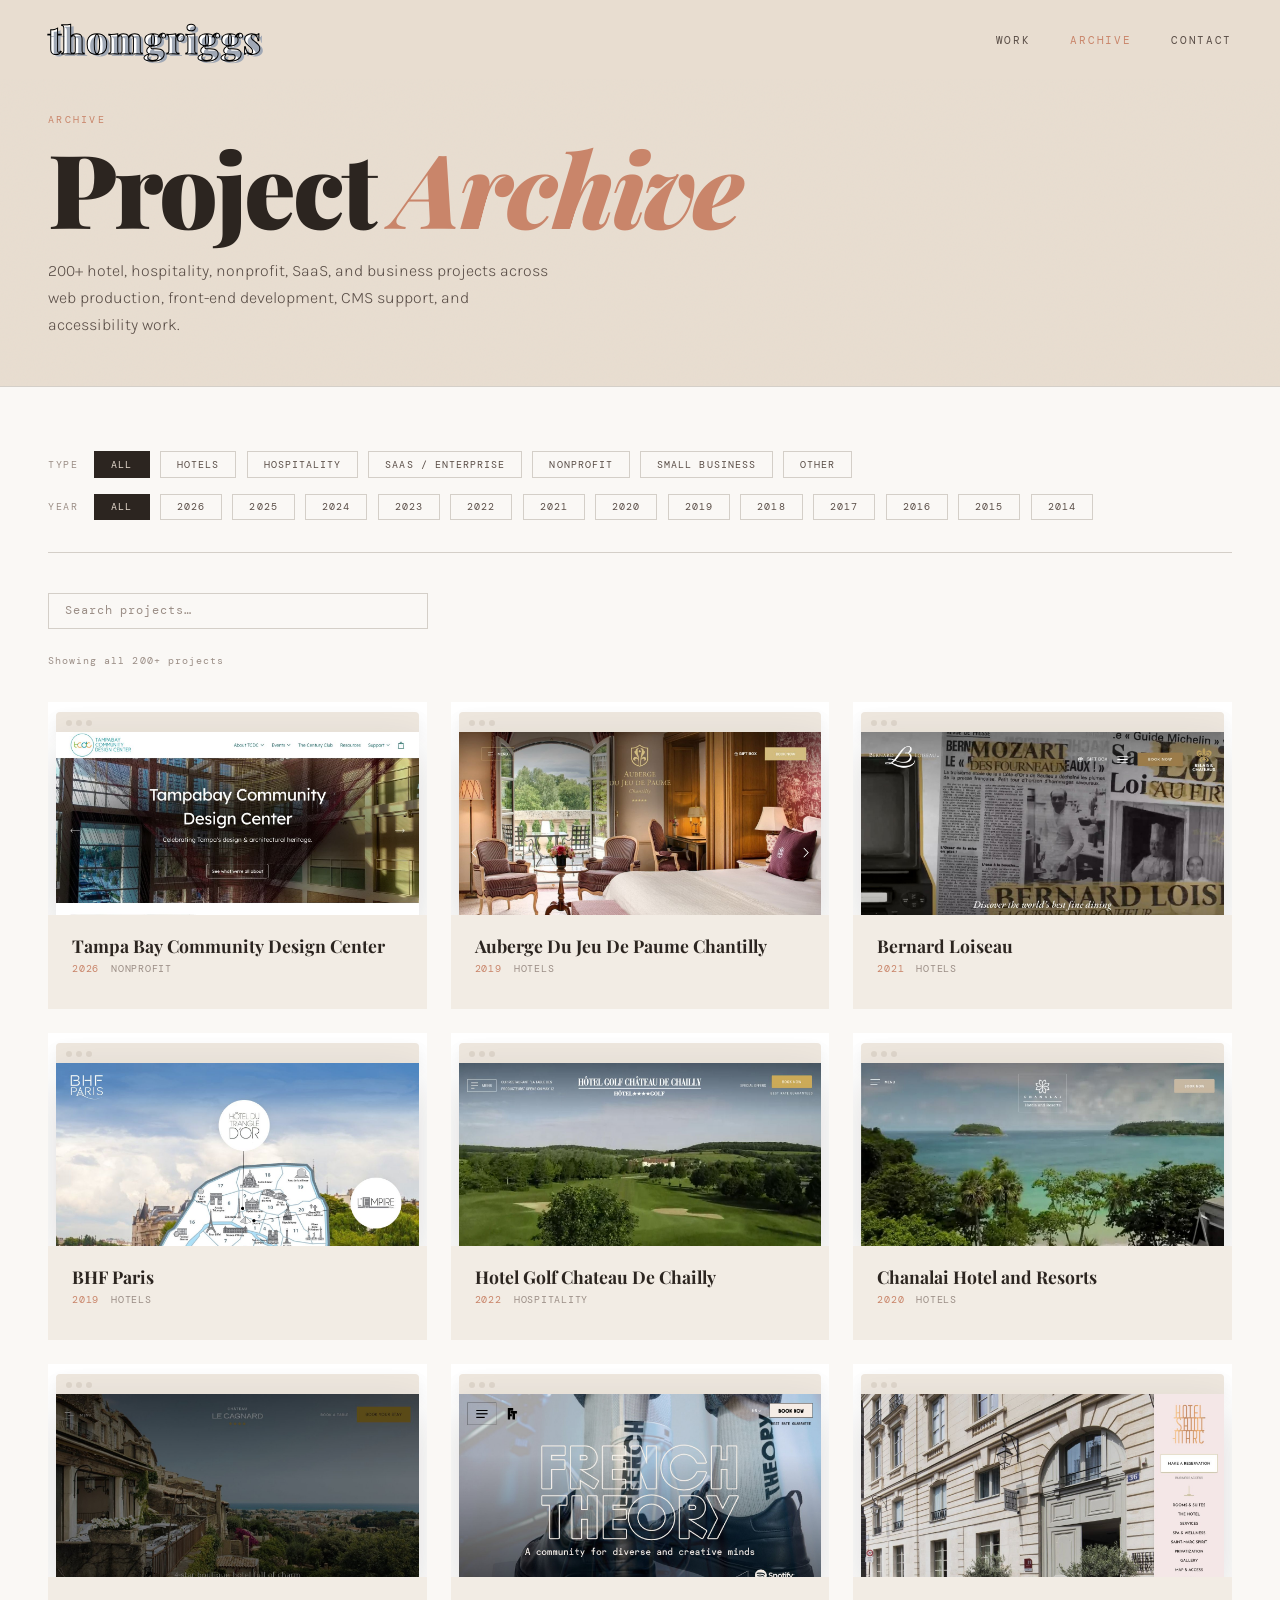
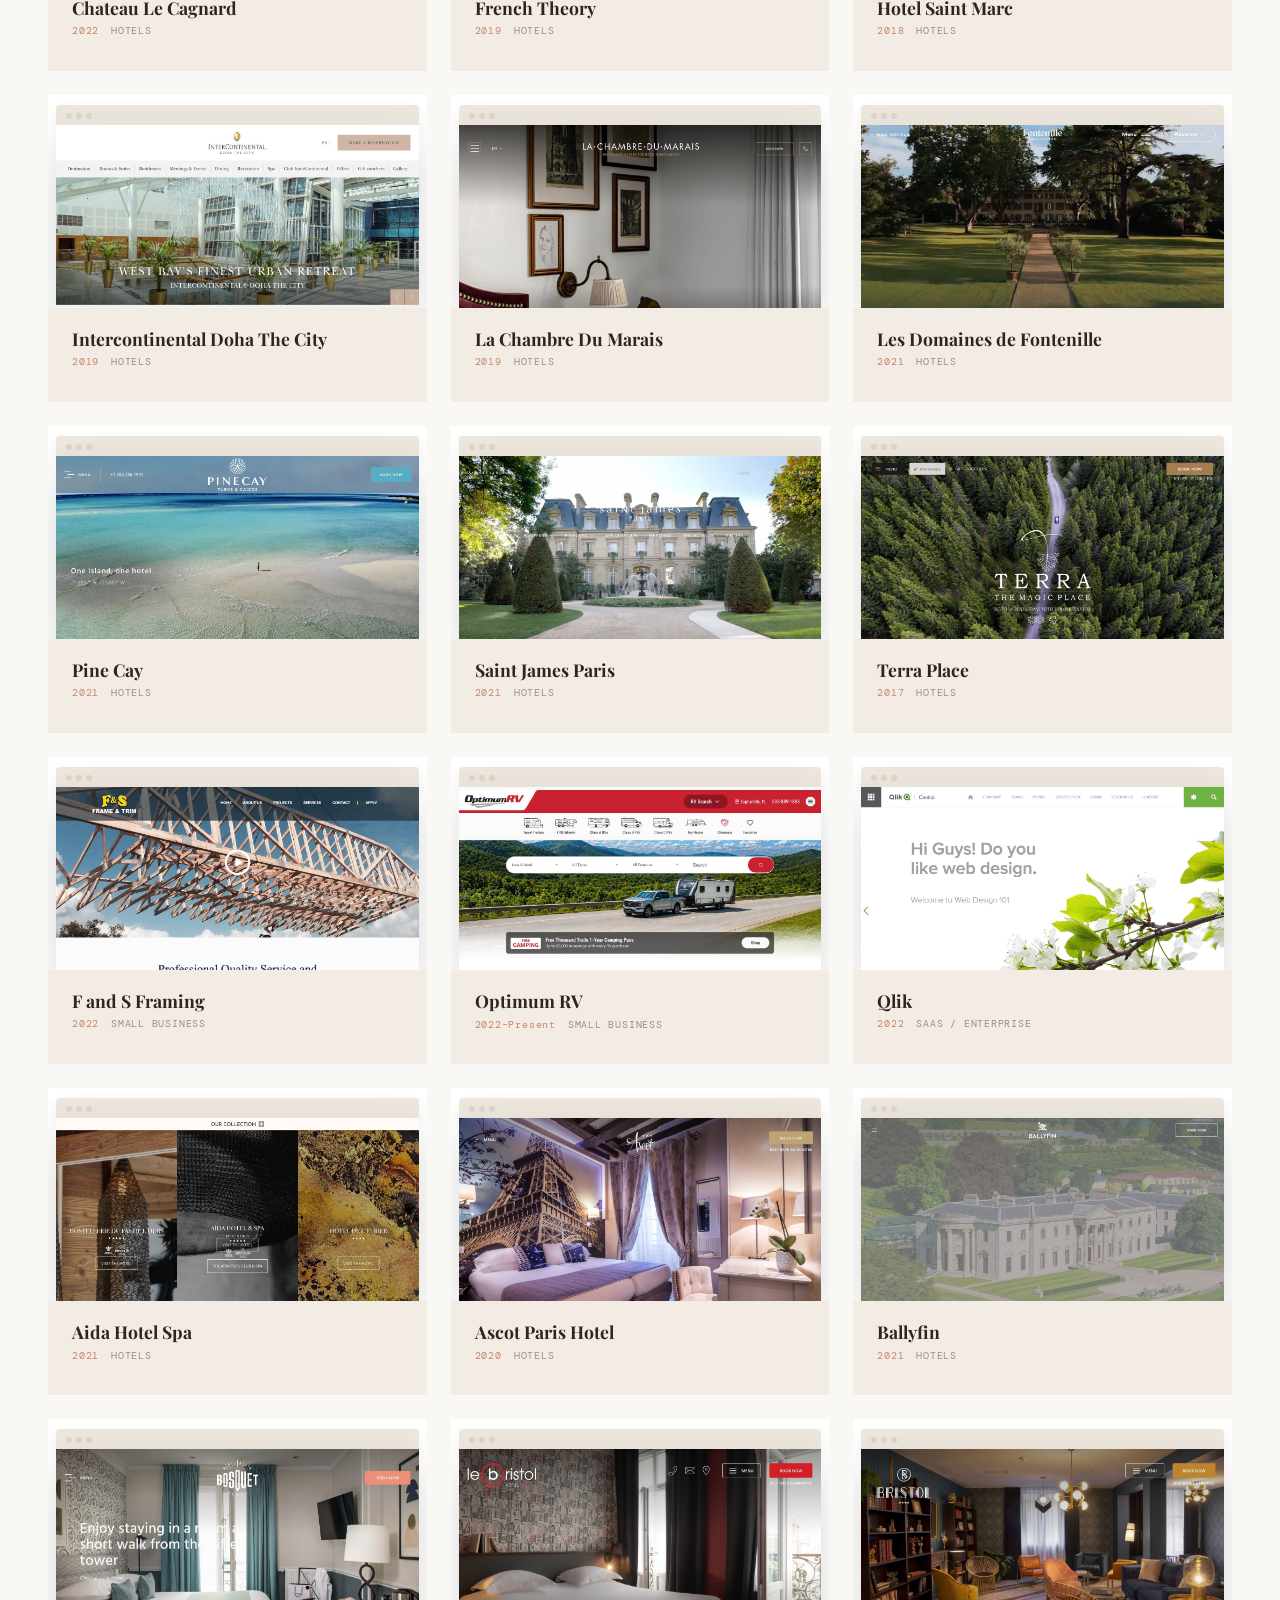
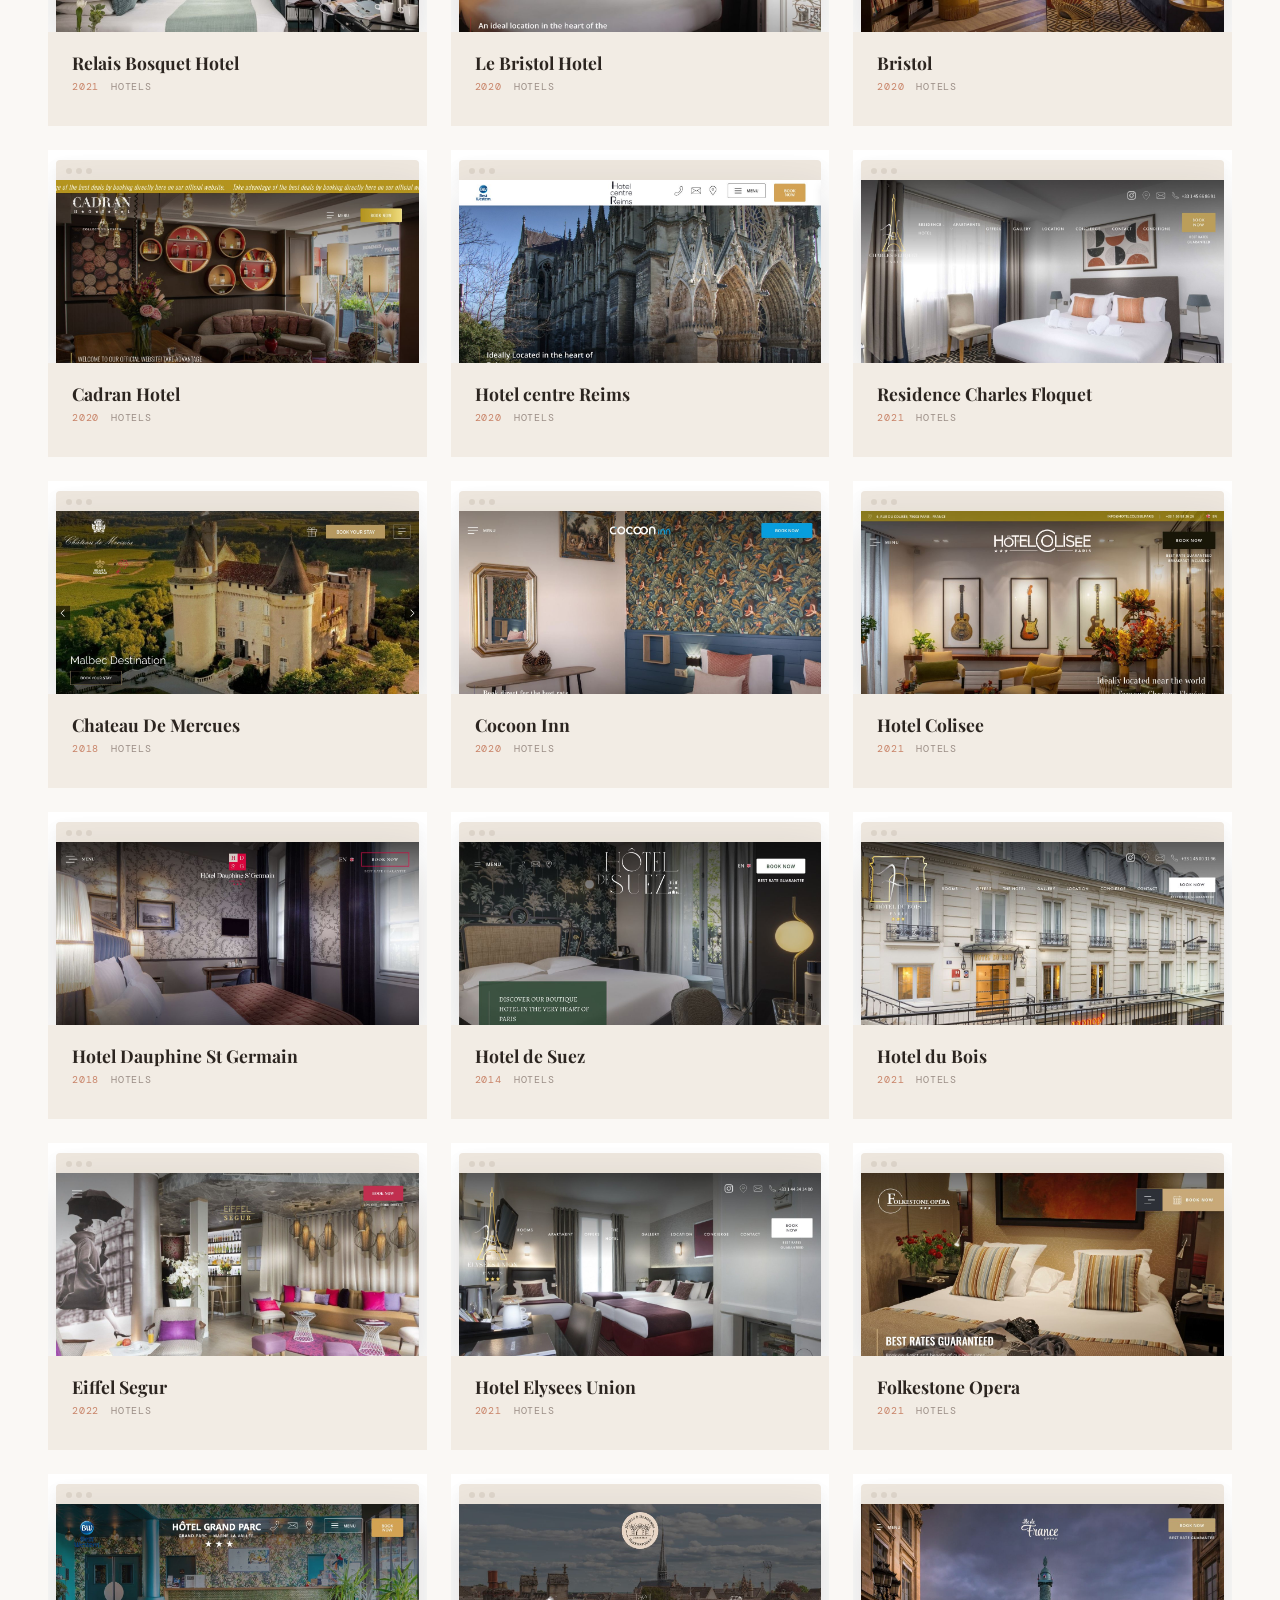
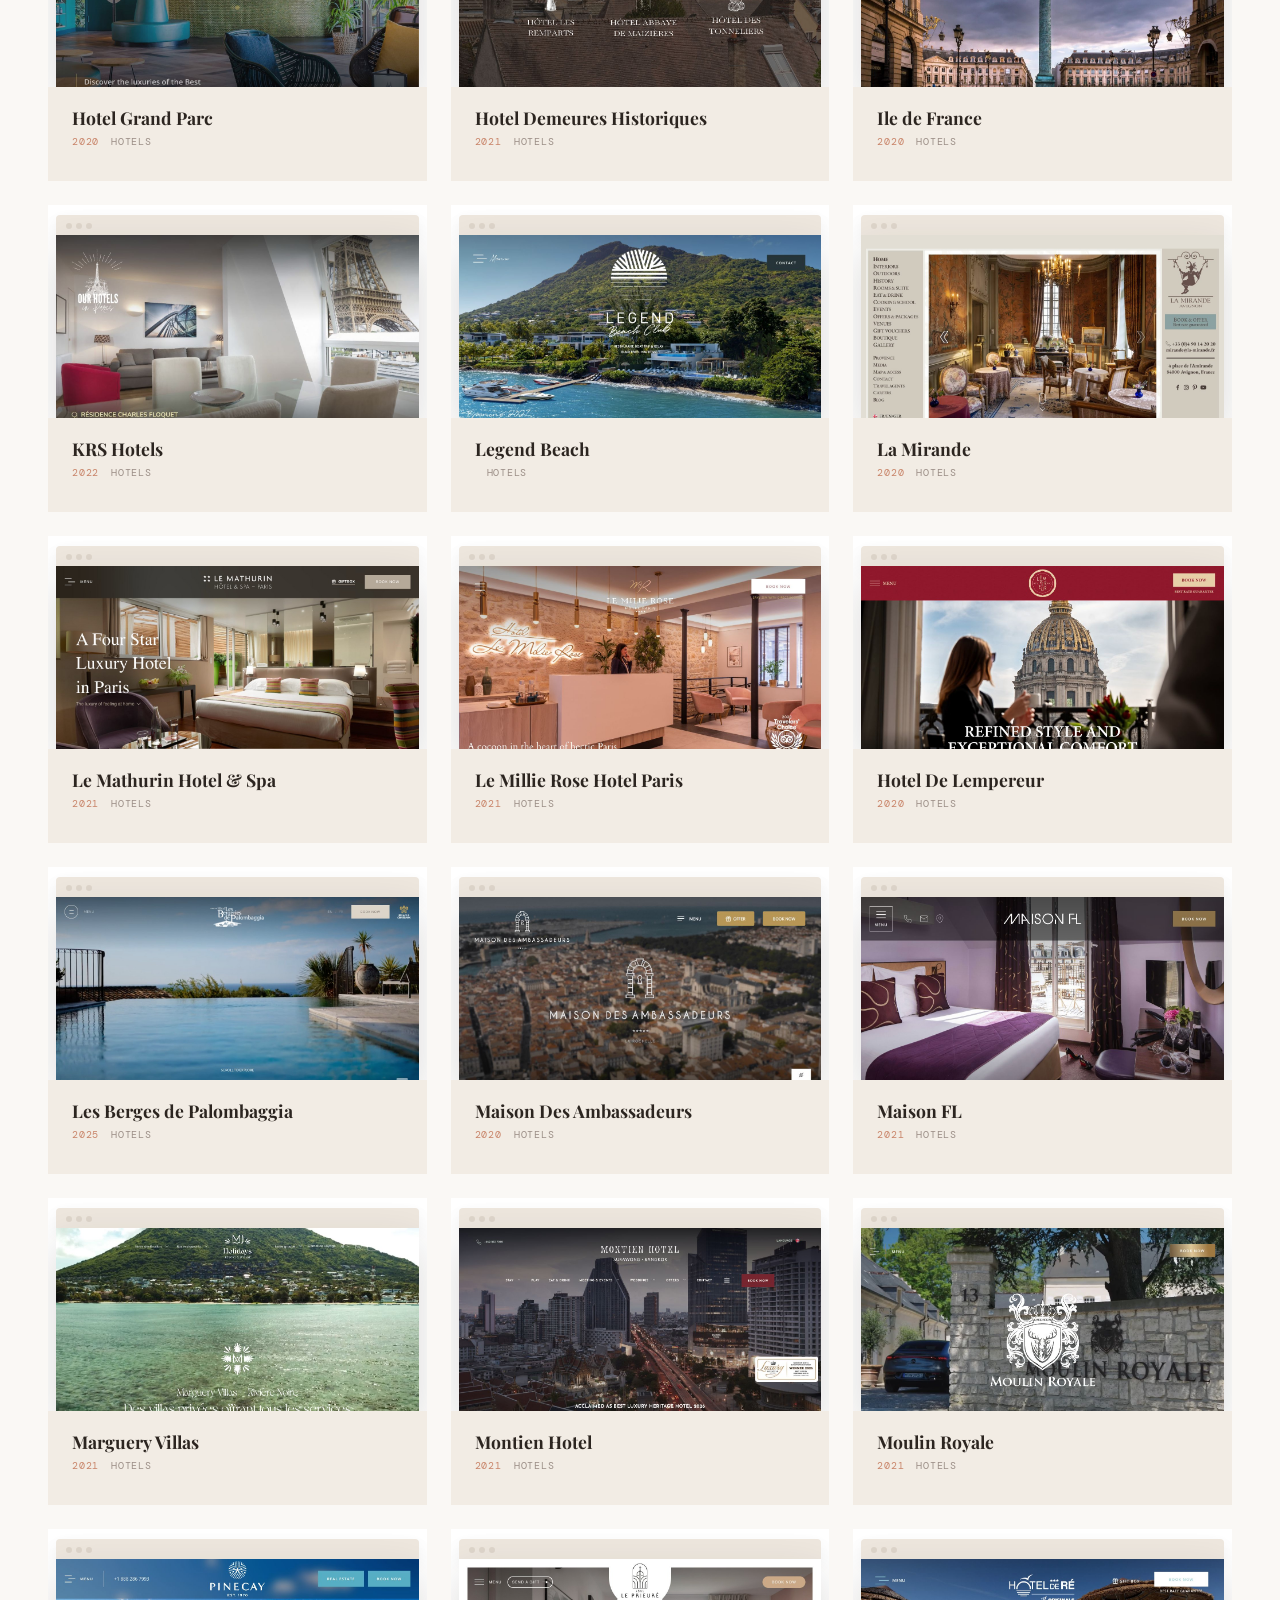
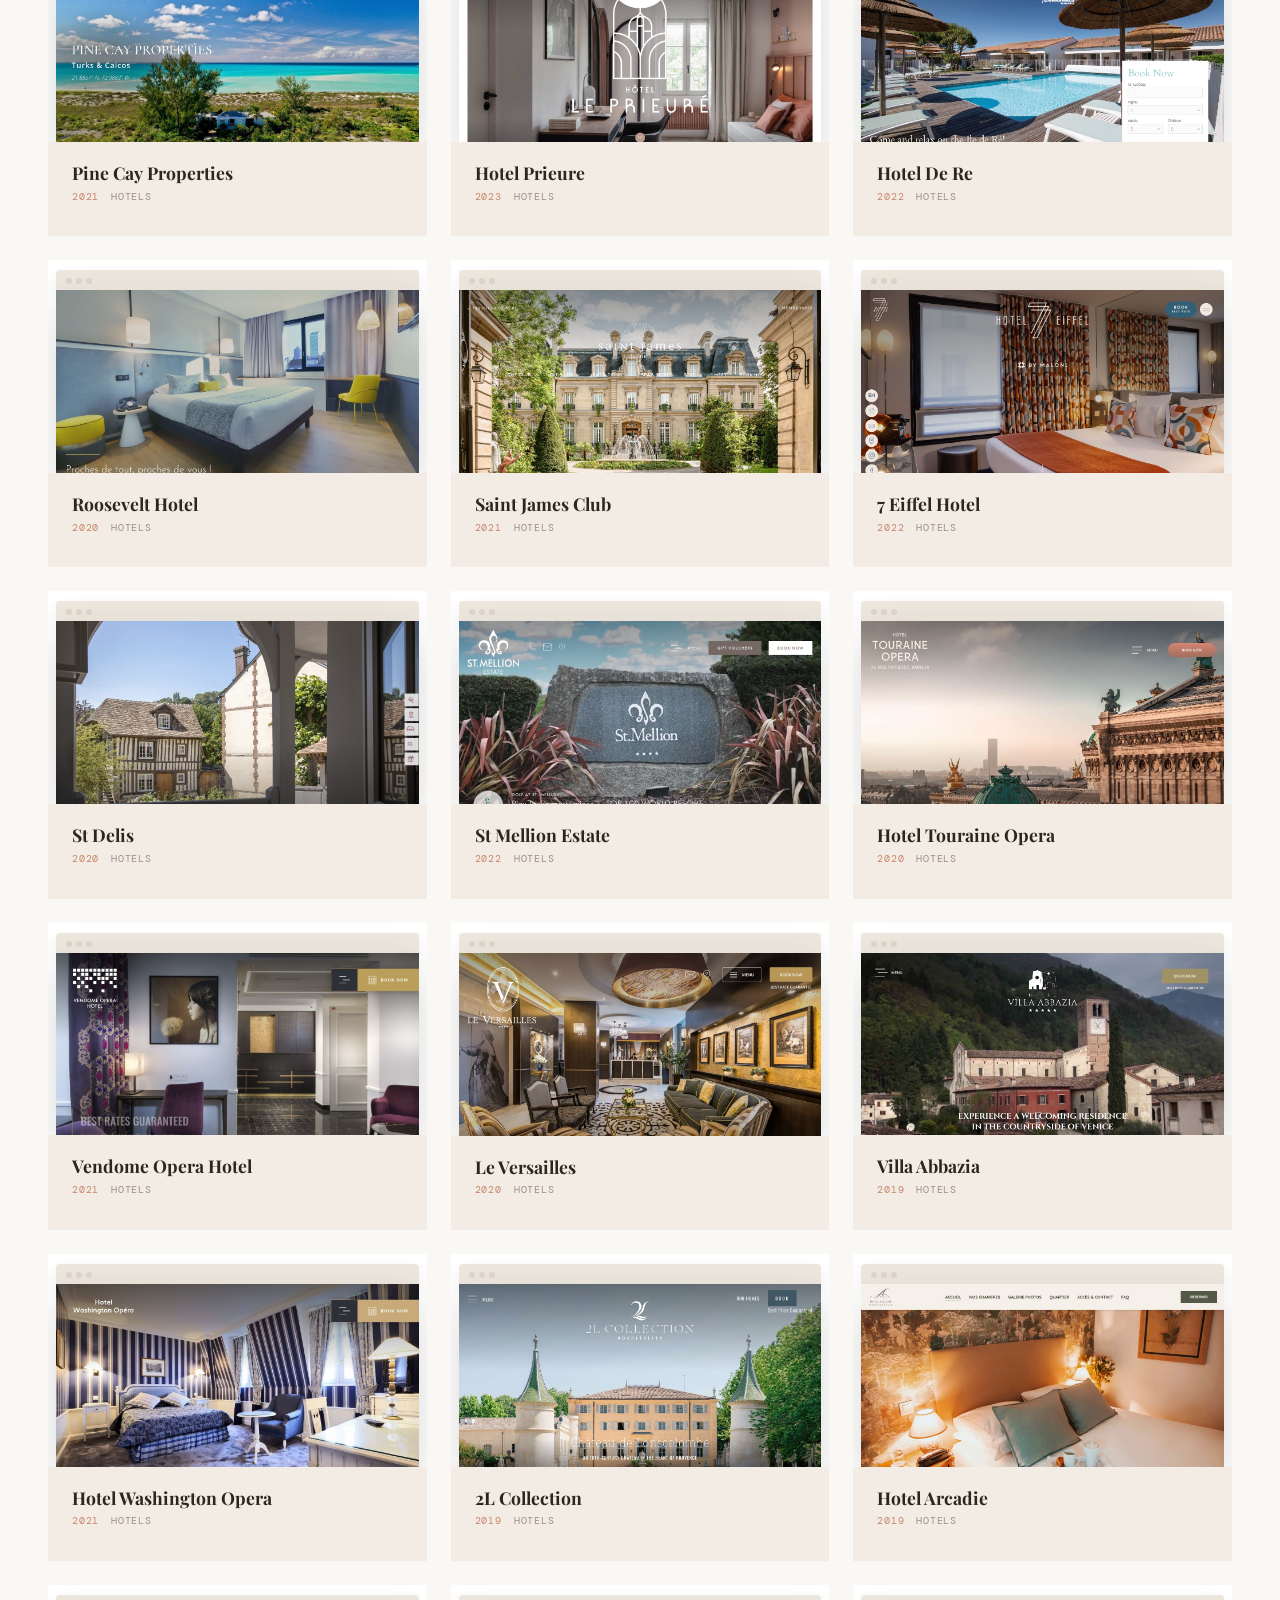
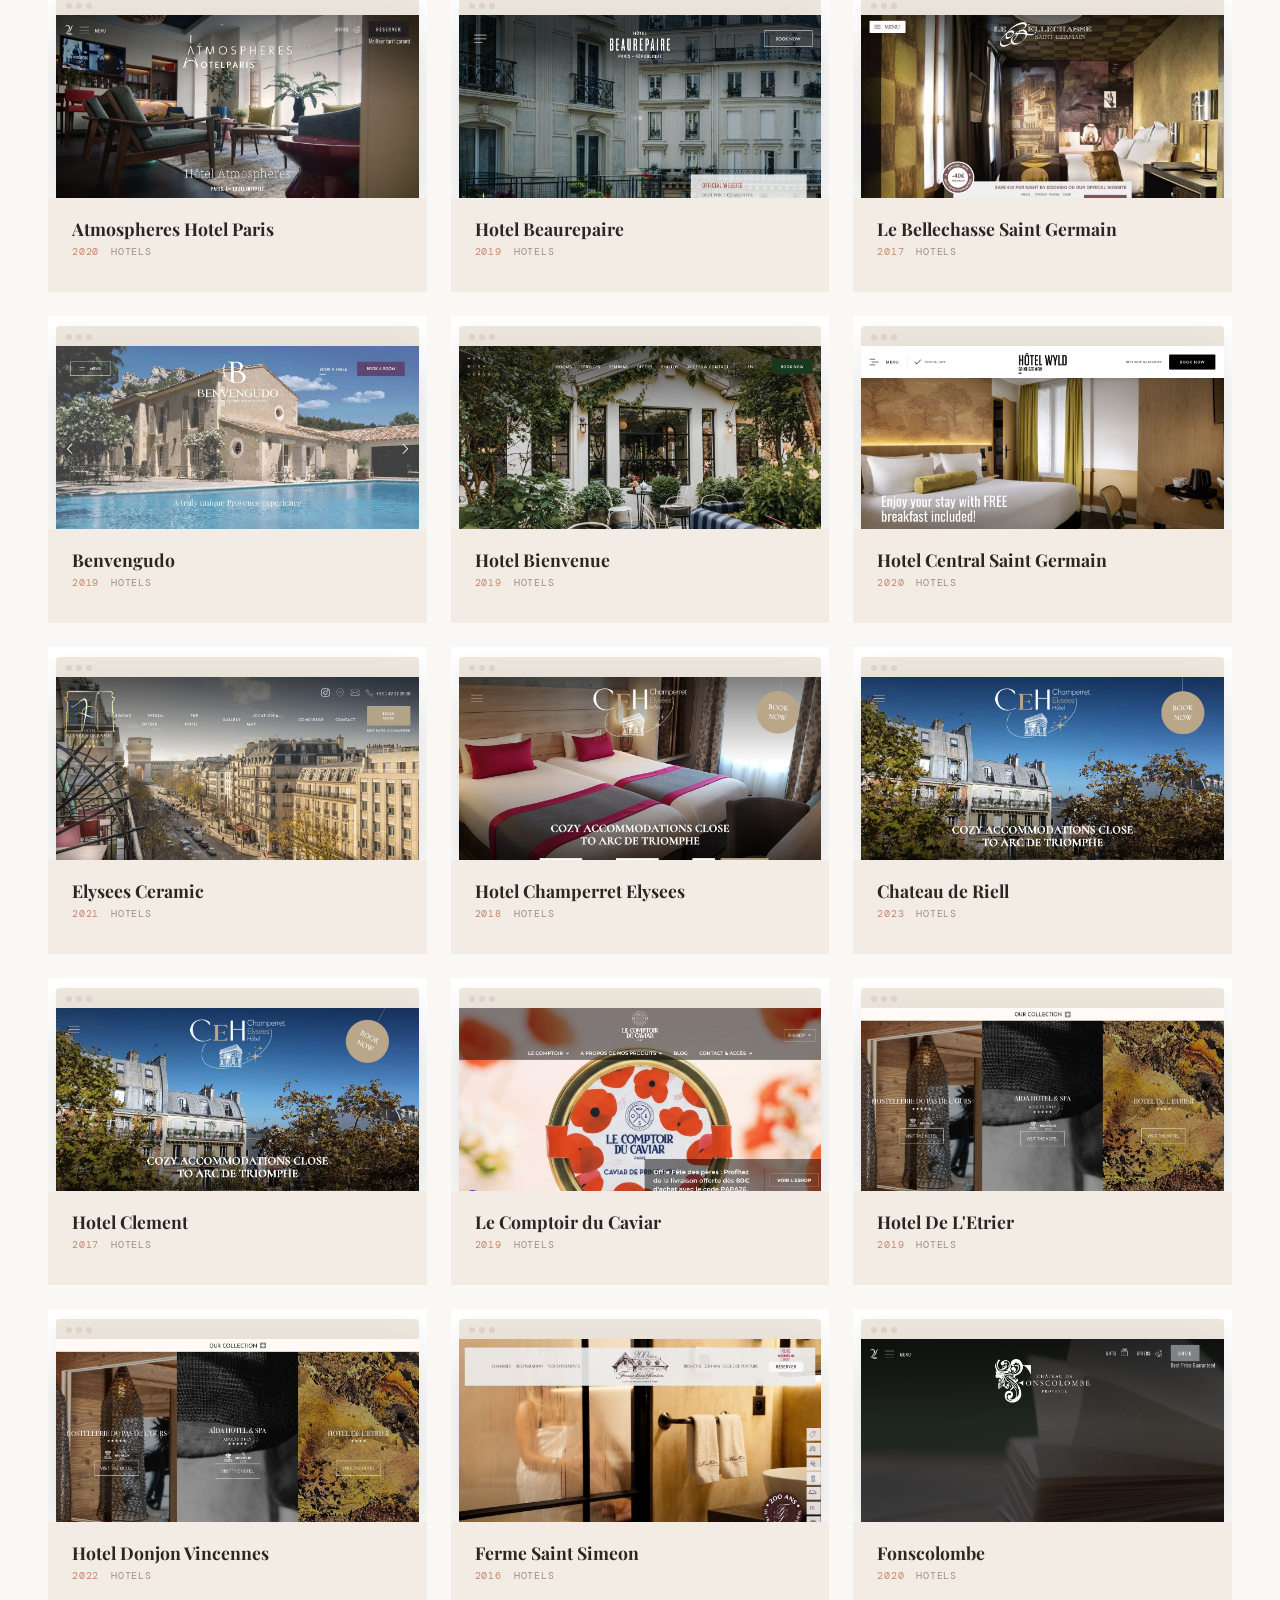
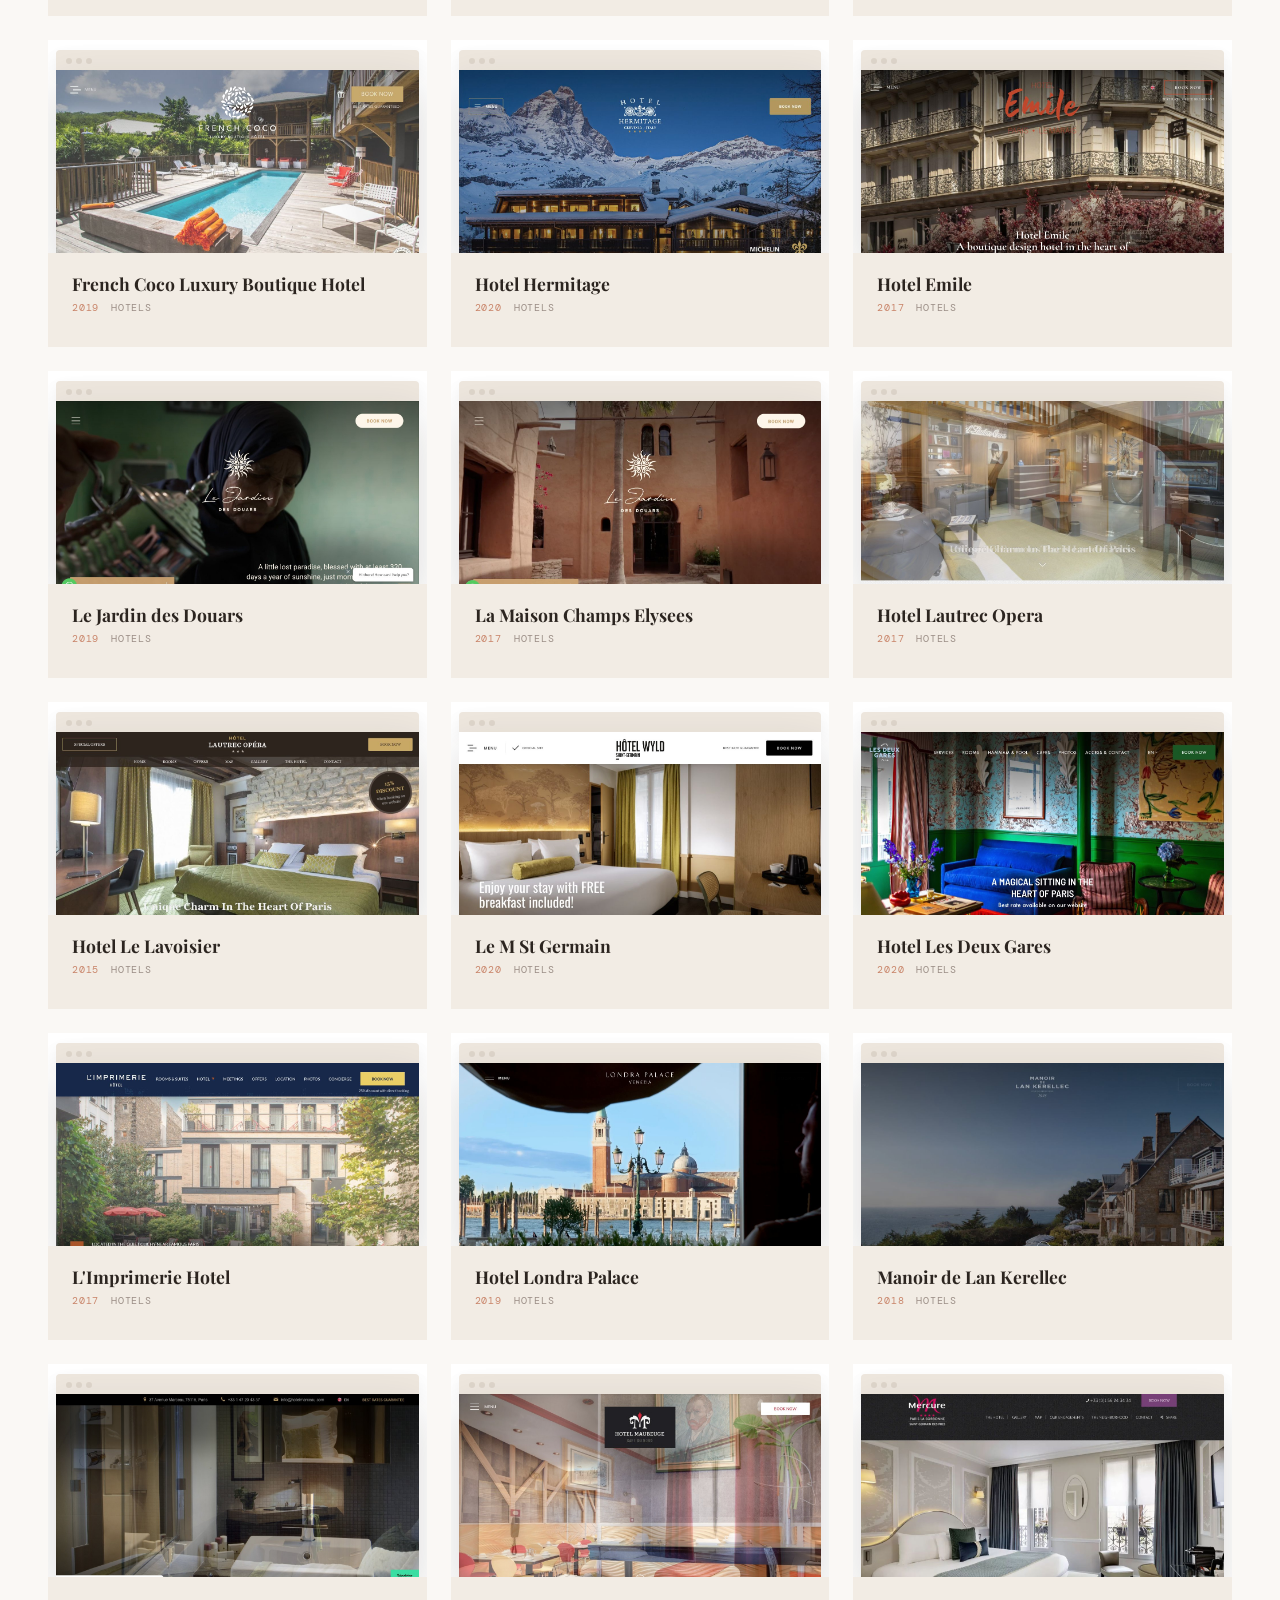
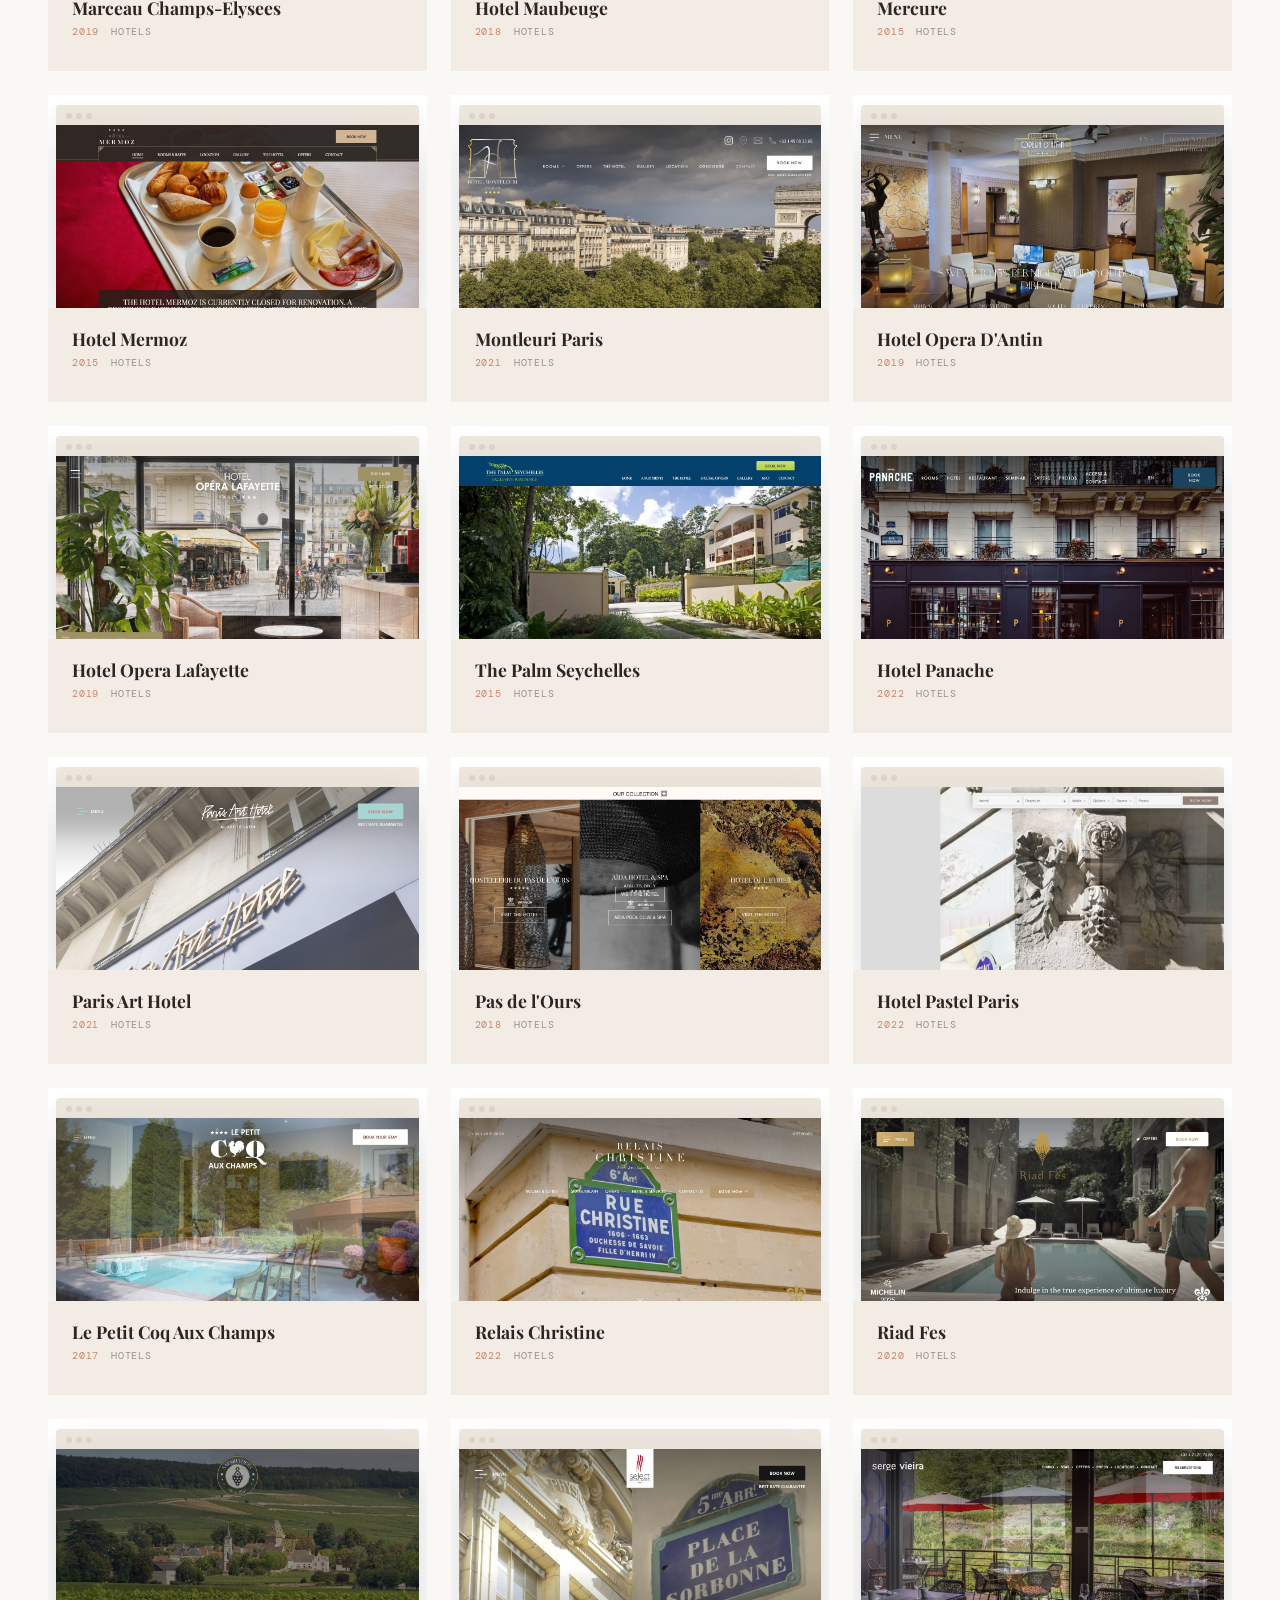
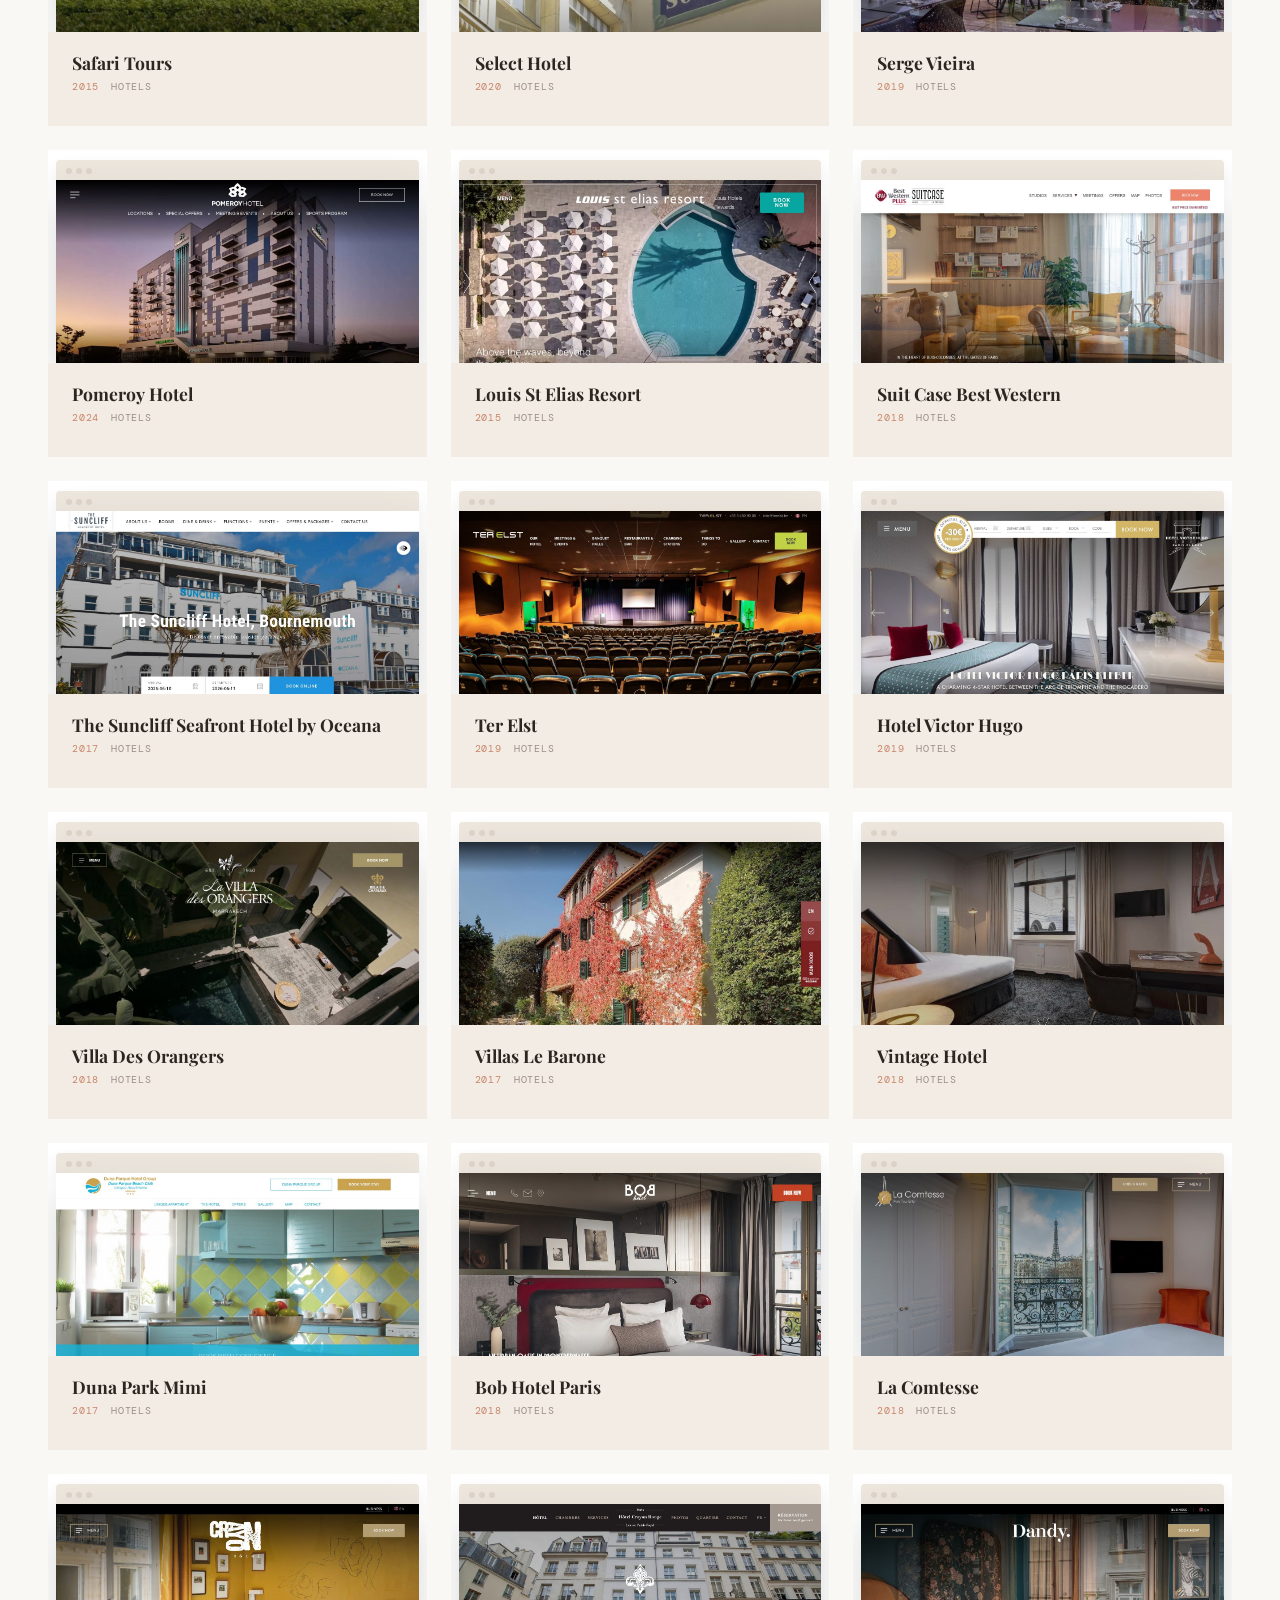
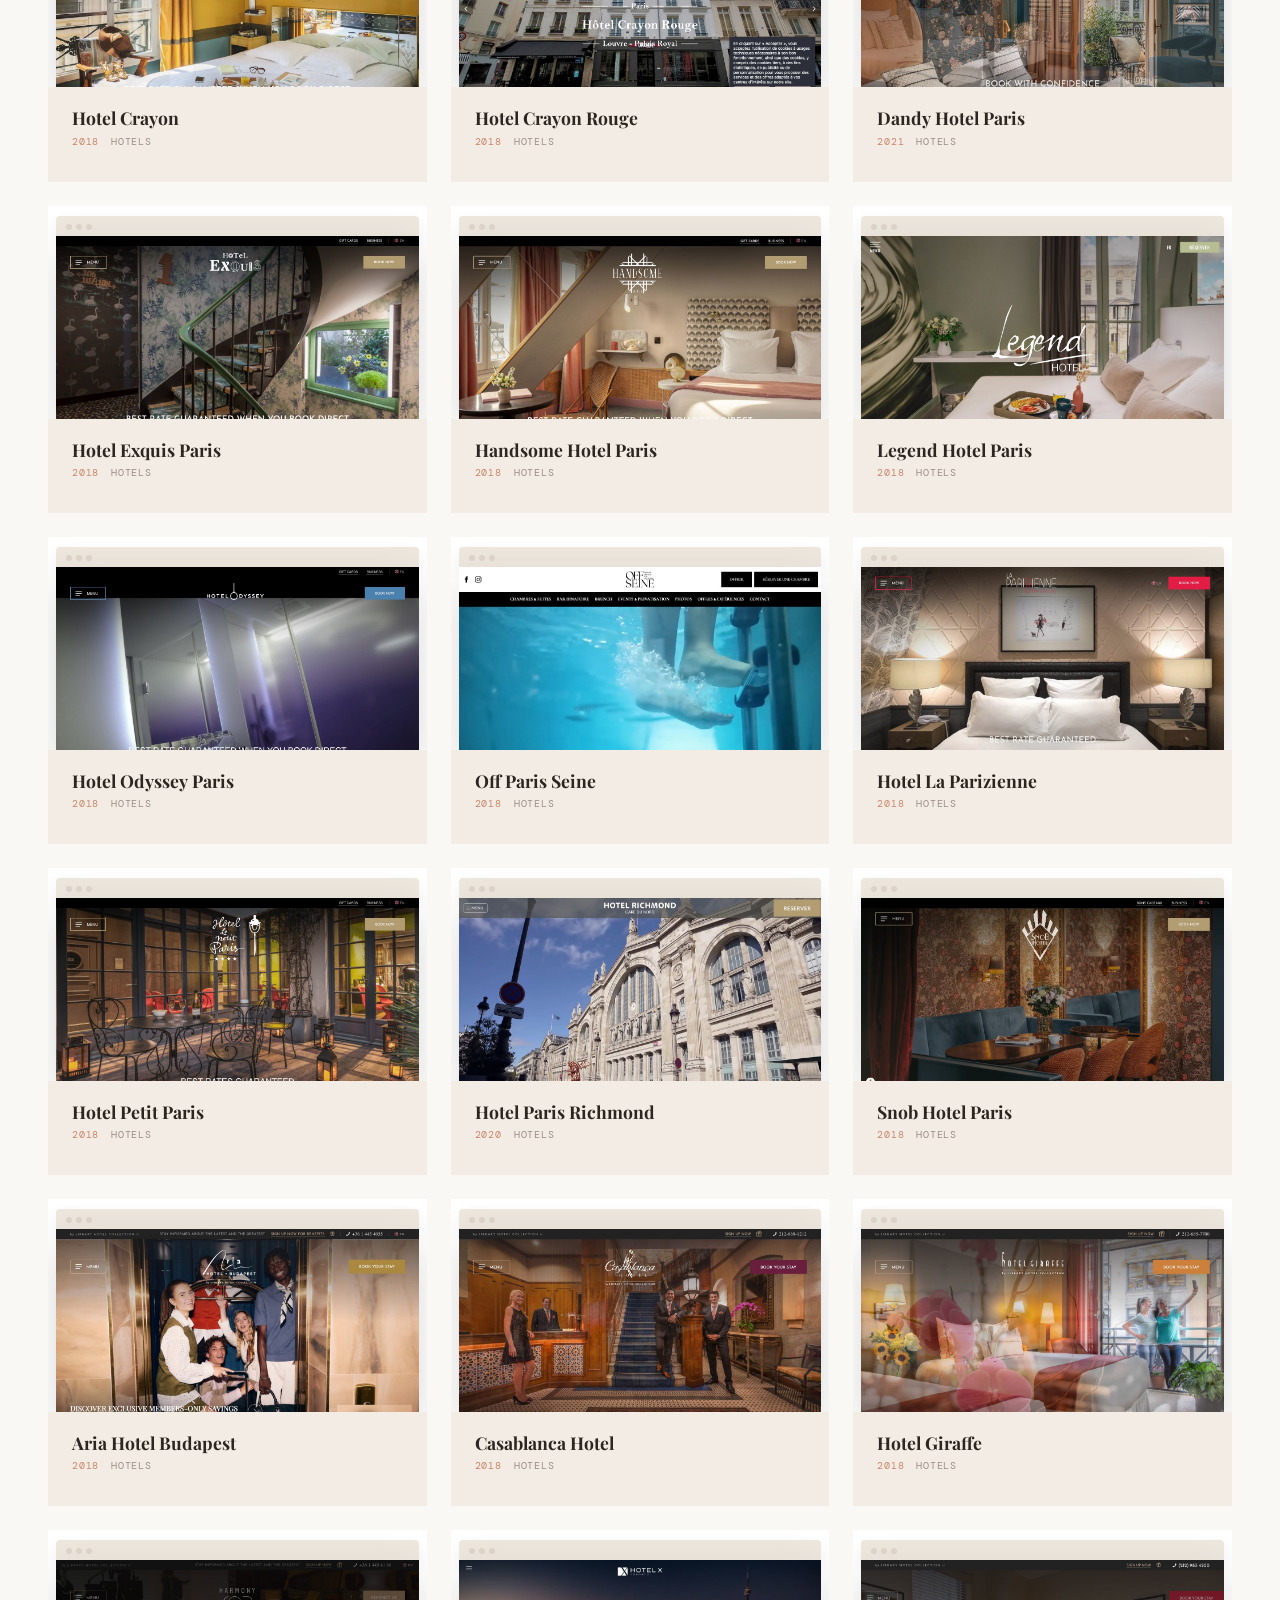
==== commit 4d95e2aa: "Update portfolio positioning copy" ====
--- a/archive/index.html
+++ b/archive/index.html
@@ -1,8 +1,8 @@
-<!DOCTYPE html><html lang="en"> <head><meta charset="UTF-8"><meta name="viewport" content="width=device-width, initial-scale=1.0"><meta name="description" content="A full archive of front-end work by Thomas Griggs — 200+ hotel and lifestyle sites across 20 years."><title>thomgriggs — Archive</title><link rel="canonical" href="https://thomgriggs.com/archive/"><meta name="robots" content="index, follow"><meta property="og:type" content="website"><meta property="og:site_name" content="thomgriggs"><meta property="og:title" content="Project Archive | Thom Griggs"><meta property="og:description" content="A searchable archive of 200+ front-end and digital production projects by Thom Griggs."><meta property="og:url" content="https://thomgriggs.com/archive/"><meta property="og:image" content="https://thomgriggs.com/images/archive-screenshots/hotel-rosalie.png"><meta name="twitter:card" content="summary_large_image"><meta name="twitter:title" content="Project Archive | Thom Griggs"><meta name="twitter:description" content="A searchable archive of 200+ front-end and digital production projects by Thom Griggs."><meta name="twitter:image" content="https://thomgriggs.com/images/archive-screenshots/hotel-rosalie.png"><script type="application/ld+json">{"@context":"https://schema.org","@type":"CollectionPage","name":"Project Archive | Thom Griggs","url":"https://thomgriggs.com/archive/","description":"A searchable archive of 200+ front-end and digital production projects by Thom Griggs.","isPartOf":{"@type":"WebSite","name":"thomgriggs","url":"https://thomgriggs.com/"}}</script><link rel="icon" type="image/svg+xml" href="/favicon.svg"><link rel="preconnect" href="https://fonts.googleapis.com"><link rel="preconnect" href="https://fonts.gstatic.com" crossorigin><link rel="stylesheet" href="/_astro/BaseLayout.C7Eo-kTZ.css">
-<link rel="stylesheet" href="/_astro/archive@_@astro.x3Nd_poE.css?v=thumb-shadow"></head> <body> <a href="#main" class="skip-link">Skip to main content</a> <nav class="site-nav" id="site-nav"> <a href="/" class="nav-logo" aria-label="thomgriggs home">thomgriggs</a> <ul class="nav-links"> <li><a href="/work">Work</a></li> <li><a href="/archive" aria-current="page">Archive</a></li> <li><a href="mailto:thomgriggs@gmail.com">Contact</a></li> </ul> <button class="nav-hamburger" id="nav-hamburger" aria-label="Open menu" aria-expanded="false" aria-controls="nav-dialog"> <span></span><span></span><span></span> </button> </nav> <dialog class="nav-dialog" id="nav-dialog" aria-label="Site navigation"> <div class="nav-dialog-inner"> <button class="nav-dialog-close" id="nav-dialog-close" aria-label="Close menu">&times;</button> <nav class="nav-dialog-links" aria-label="Mobile navigation"> <a href="/">Home</a> <a href="/work">Work</a> <a href="/archive" aria-current="page">Archive</a> <a href="mailto:thomgriggs@gmail.com">Contact</a> </nav> <p class="nav-dialog-sub">St. Pete &middot; Florida &middot; Est. 2005</p> </div> </dialog> <main id="main" tabindex="-1">   <section class="archive-hero noise-overlay" data-astro-cid-qma2cssl> <p class="eyebrow" data-astro-cid-qma2cssl>Archive</p> <h1 class="arch-title" data-astro-cid-qma2cssl>The full <em data-astro-cid-qma2cssl>record.</em></h1> <p class="arch-subtitle" data-astro-cid-qma2cssl>
-200+ hotel and lifestyle sites built across 20 years. Filter by category or year.
-</p> </section>  <section class="archive-section" data-astro-cid-qma2cssl> <!-- Filters --> <div class="filters-bar" data-astro-cid-qma2cssl> <div class="filter-group" data-astro-cid-qma2cssl> <span class="filter-label" data-astro-cid-qma2cssl>Type</span> <button class="filter-btn active" data-filter="type" data-value="all" aria-pressed="true" data-astro-cid-qma2cssl>All</button> <button class="filter-btn" data-filter="type" data-value="hotel" aria-pressed="false" data-astro-cid-qma2cssl> Hotels </button><button class="filter-btn" data-filter="type" data-value="restaurant" aria-pressed="false" data-astro-cid-qma2cssl> Restaurants </button><button class="filter-btn" data-filter="type" data-value="golf" aria-pressed="false" data-astro-cid-qma2cssl> Golf </button><button class="filter-btn" data-filter="type" data-value="saas" aria-pressed="false" data-astro-cid-qma2cssl> SaaS / Other </button><button class="filter-btn" data-filter="type" data-value="other" aria-pressed="false" data-astro-cid-qma2cssl> Other </button> </div> <div class="filter-group" data-astro-cid-qma2cssl> <span class="filter-label" data-astro-cid-qma2cssl>Year</span> <button class="filter-btn active" data-filter="year" data-value="all" aria-pressed="true" data-astro-cid-qma2cssl>All</button> <button class="filter-btn" data-filter="year" data-value="2026" aria-pressed="false" data-astro-cid-qma2cssl> 2026 </button><button class="filter-btn" data-filter="year" data-value="2025" aria-pressed="false" data-astro-cid-qma2cssl> 2025 </button><button class="filter-btn" data-filter="year" data-value="2024" aria-pressed="false" data-astro-cid-qma2cssl> 2024 </button><button class="filter-btn" data-filter="year" data-value="2023" aria-pressed="false" data-astro-cid-qma2cssl> 2023 </button><button class="filter-btn" data-filter="year" data-value="2022" aria-pressed="false" data-astro-cid-qma2cssl> 2022 </button><button class="filter-btn" data-filter="year" data-value="2021" aria-pressed="false" data-astro-cid-qma2cssl> 2021 </button><button class="filter-btn" data-filter="year" data-value="2020" aria-pressed="false" data-astro-cid-qma2cssl> 2020 </button><button class="filter-btn" data-filter="year" data-value="2019" aria-pressed="false" data-astro-cid-qma2cssl> 2019 </button><button class="filter-btn" data-filter="year" data-value="2018" aria-pressed="false" data-astro-cid-qma2cssl> 2018 </button><button class="filter-btn" data-filter="year" data-value="2017" aria-pressed="false" data-astro-cid-qma2cssl> 2017 </button><button class="filter-btn" data-filter="year" data-value="2016" aria-pressed="false" data-astro-cid-qma2cssl> 2016 </button><button class="filter-btn" data-filter="year" data-value="2015" aria-pressed="false" data-astro-cid-qma2cssl> 2015 </button><button class="filter-btn" data-filter="year" data-value="2014" aria-pressed="false" data-astro-cid-qma2cssl> 2014 </button> </div> </div> <!-- Search --> <div class="search-bar" data-astro-cid-qma2cssl> <label for="archive-search" class="sr-only" data-astro-cid-qma2cssl>Search projects</label> <input type="search" id="archive-search" class="search-input" placeholder="Search projects…" autocomplete="off" spellcheck="false" aria-label="Search projects" data-astro-cid-qma2cssl> </div> <p class="archive-count" id="archive-count" role="status" aria-live="polite" aria-atomic="true" data-astro-cid-qma2cssl>
+<!DOCTYPE html><html lang="en"> <head><meta charset="UTF-8"><meta name="viewport" content="width=device-width, initial-scale=1.0"><meta name="description" content="Project archive for Thomas Griggs — 200+ hotel, hospitality, nonprofit, SaaS, and business projects across web production, front-end development, CMS support, and accessibility work."><title>thomgriggs — Archive</title><link rel="canonical" href="https://thomgriggs.com/archive/"><meta name="robots" content="index, follow"><meta property="og:type" content="website"><meta property="og:site_name" content="thomgriggs"><meta property="og:title" content="Project Archive | Thom Griggs"><meta property="og:description" content="A searchable archive of 200+ hotel, hospitality, nonprofit, SaaS, and business projects across web production, front-end development, CMS support, and accessibility work by Thom Griggs."><meta property="og:url" content="https://thomgriggs.com/archive/"><meta property="og:image" content="https://thomgriggs.com/images/archive-screenshots/hotel-rosalie.png"><meta name="twitter:card" content="summary_large_image"><meta name="twitter:title" content="Project Archive | Thom Griggs"><meta name="twitter:description" content="A searchable archive of 200+ hotel, hospitality, nonprofit, SaaS, and business projects across web production, front-end development, CMS support, and accessibility work by Thom Griggs."><meta name="twitter:image" content="https://thomgriggs.com/images/archive-screenshots/hotel-rosalie.png"><script type="application/ld+json">{"@context":"https://schema.org","@type":"CollectionPage","name":"Project Archive | Thom Griggs","url":"https://thomgriggs.com/archive/","description":"A searchable archive of 200+ hotel, hospitality, nonprofit, SaaS, and business projects across web production, front-end development, CMS support, and accessibility work by Thom Griggs.","isPartOf":{"@type":"WebSite","name":"thomgriggs","url":"https://thomgriggs.com/"}}</script><link rel="icon" type="image/svg+xml" href="/favicon.svg"><link rel="preconnect" href="https://fonts.googleapis.com"><link rel="preconnect" href="https://fonts.gstatic.com" crossorigin><link rel="stylesheet" href="/_astro/BaseLayout.C7Eo-kTZ.css">
+<link rel="stylesheet" href="/_astro/archive@_@astro.x3Nd_poE.css?v=thumb-shadow"></head> <body> <a href="#main" class="skip-link">Skip to main content</a> <nav class="site-nav" id="site-nav"> <a href="/" class="nav-logo" aria-label="thomgriggs home">thomgriggs</a> <ul class="nav-links"> <li><a href="/work">Work</a></li> <li><a href="/archive" aria-current="page">Archive</a></li> <li><a href="mailto:thomgriggs@gmail.com">Contact</a></li> </ul> <button class="nav-hamburger" id="nav-hamburger" aria-label="Open menu" aria-expanded="false" aria-controls="nav-dialog"> <span></span><span></span><span></span> </button> </nav> <dialog class="nav-dialog" id="nav-dialog" aria-label="Site navigation"> <div class="nav-dialog-inner"> <button class="nav-dialog-close" id="nav-dialog-close" aria-label="Close menu">&times;</button> <nav class="nav-dialog-links" aria-label="Mobile navigation"> <a href="/">Home</a> <a href="/work">Work</a> <a href="/archive" aria-current="page">Archive</a> <a href="mailto:thomgriggs@gmail.com">Contact</a> </nav> <p class="nav-dialog-sub">St. Pete &middot; Florida &middot; Est. 2005</p> </div> </dialog> <main id="main" tabindex="-1">   <section class="archive-hero noise-overlay" data-astro-cid-qma2cssl> <p class="eyebrow" data-astro-cid-qma2cssl>Archive</p> <h1 class="arch-title" data-astro-cid-qma2cssl>Project <em data-astro-cid-qma2cssl>Archive</em></h1> <p class="arch-subtitle" data-astro-cid-qma2cssl>
+200+ hotel, hospitality, nonprofit, SaaS, and business projects across web production, front-end development, CMS support, and accessibility work.
+</p> </section>  <section class="archive-section" data-astro-cid-qma2cssl> <!-- Filters --> <div class="filters-bar" data-astro-cid-qma2cssl> <div class="filter-group" data-astro-cid-qma2cssl> <span class="filter-label" data-astro-cid-qma2cssl>Type</span> <button class="filter-btn active" data-filter="type" data-value="all" aria-pressed="true" data-astro-cid-qma2cssl>All</button> <button class="filter-btn" data-filter="type" data-value="hotel" aria-pressed="false" data-astro-cid-qma2cssl> Hotels </button><button class="filter-btn" data-filter="type" data-value="hospitality" aria-pressed="false" data-astro-cid-qma2cssl> Hospitality </button><button class="filter-btn" data-filter="type" data-value="saas" aria-pressed="false" data-astro-cid-qma2cssl> SaaS / Enterprise </button><button class="filter-btn" data-filter="type" data-value="nonprofit" aria-pressed="false" data-astro-cid-qma2cssl> Nonprofit </button><button class="filter-btn" data-filter="type" data-value="small-business" aria-pressed="false" data-astro-cid-qma2cssl> Small Business </button><button class="filter-btn" data-filter="type" data-value="other" aria-pressed="false" data-astro-cid-qma2cssl> Other </button> </div> <div class="filter-group" data-astro-cid-qma2cssl> <span class="filter-label" data-astro-cid-qma2cssl>Year</span> <button class="filter-btn active" data-filter="year" data-value="all" aria-pressed="true" data-astro-cid-qma2cssl>All</button> <button class="filter-btn" data-filter="year" data-value="2026" aria-pressed="false" data-astro-cid-qma2cssl> 2026 </button><button class="filter-btn" data-filter="year" data-value="2025" aria-pressed="false" data-astro-cid-qma2cssl> 2025 </button><button class="filter-btn" data-filter="year" data-value="2024" aria-pressed="false" data-astro-cid-qma2cssl> 2024 </button><button class="filter-btn" data-filter="year" data-value="2023" aria-pressed="false" data-astro-cid-qma2cssl> 2023 </button><button class="filter-btn" data-filter="year" data-value="2022" aria-pressed="false" data-astro-cid-qma2cssl> 2022 </button><button class="filter-btn" data-filter="year" data-value="2021" aria-pressed="false" data-astro-cid-qma2cssl> 2021 </button><button class="filter-btn" data-filter="year" data-value="2020" aria-pressed="false" data-astro-cid-qma2cssl> 2020 </button><button class="filter-btn" data-filter="year" data-value="2019" aria-pressed="false" data-astro-cid-qma2cssl> 2019 </button><button class="filter-btn" data-filter="year" data-value="2018" aria-pressed="false" data-astro-cid-qma2cssl> 2018 </button><button class="filter-btn" data-filter="year" data-value="2017" aria-pressed="false" data-astro-cid-qma2cssl> 2017 </button><button class="filter-btn" data-filter="year" data-value="2016" aria-pressed="false" data-astro-cid-qma2cssl> 2016 </button><button class="filter-btn" data-filter="year" data-value="2015" aria-pressed="false" data-astro-cid-qma2cssl> 2015 </button><button class="filter-btn" data-filter="year" data-value="2014" aria-pressed="false" data-astro-cid-qma2cssl> 2014 </button> </div> </div> <!-- Search --> <div class="search-bar" data-astro-cid-qma2cssl> <label for="archive-search" class="sr-only" data-astro-cid-qma2cssl>Search projects</label> <input type="search" id="archive-search" class="search-input" placeholder="Search projects…" autocomplete="off" spellcheck="false" aria-label="Search projects" data-astro-cid-qma2cssl> </div> <p class="archive-count" id="archive-count" role="status" aria-live="polite" aria-atomic="true" data-astro-cid-qma2cssl>
 Showing all 200+ projects
-</p> <!-- Grid --> <div class="archive-grid" id="archive-grid" data-astro-cid-qma2cssl> <article class="archive-card" data-type="other" data-year="2026" data-astro-cid-qma2cssl> <div class="card-thumb" data-astro-cid-qma2cssl> <img src="/images/archive-screenshots/tampabay-community-design-center.png" alt="Tampabay Community Design Center" loading="lazy" onerror="this.parentElement.classList.add('thumb-placeholder')" data-astro-cid-qma2cssl> </div> <div class="card-body" data-astro-cid-qma2cssl> <a href="https://www.tbcommunitydesign.org/" class="card-name-link" target="_blank" rel="noopener" data-astro-cid-qma2cssl> <h2 class="card-name" data-astro-cid-qma2cssl>Tampabay Community Design Center</h2> </a> <div class="card-meta" data-astro-cid-qma2cssl> <span class="card-year" data-astro-cid-qma2cssl>2026</span> <span class="card-type" data-astro-cid-qma2cssl>Other</span> </div> </div> </article><article class="archive-card" data-type="hotel" data-year="2019" data-astro-cid-qma2cssl> <div class="card-thumb" data-astro-cid-qma2cssl> <img src="/images/archive-screenshots/auberge-du-jeu-de-paume-chantilly.png" alt="Auberge Du Jeu De Paume Chantilly" loading="lazy" onerror="this.parentElement.classList.add('thumb-placeholder')" data-astro-cid-qma2cssl> </div> <div class="card-body" data-astro-cid-qma2cssl> <a href="https://aubergedujeudepaumechantilly.fr/" class="card-name-link" target="_blank" rel="noopener" data-astro-cid-qma2cssl> <h2 class="card-name" data-astro-cid-qma2cssl>Auberge Du Jeu De Paume Chantilly</h2> </a> <div class="card-meta" data-astro-cid-qma2cssl> <span class="card-year" data-astro-cid-qma2cssl>2019</span> <span class="card-type" data-astro-cid-qma2cssl>Hotels</span> </div> </div> </article><article class="archive-card" data-type="hotel" data-year="2021" data-astro-cid-qma2cssl> <div class="card-thumb" data-astro-cid-qma2cssl> <img src="/images/archive-screenshots/bernard-loiseau.png" alt="Bernard Loiseau" loading="lazy" onerror="this.parentElement.classList.add('thumb-placeholder')" data-astro-cid-qma2cssl> </div> <div class="card-body" data-astro-cid-qma2cssl> <a href="https://bernard-loiseau.com/" class="card-name-link" target="_blank" rel="noopener" data-astro-cid-qma2cssl> <h2 class="card-name" data-astro-cid-qma2cssl>Bernard Loiseau</h2> </a> <div class="card-meta" data-astro-cid-qma2cssl> <span class="card-year" data-astro-cid-qma2cssl>2021</span> <span class="card-type" data-astro-cid-qma2cssl>Hotels</span> </div> </div> </article><article class="archive-card" data-type="hotel" data-year="2019" data-astro-cid-qma2cssl> <div class="card-thumb" data-astro-cid-qma2cssl> <img src="/images/archive-screenshots/bhf-paris.png" alt="BHF Paris" loading="lazy" onerror="this.parentElement.classList.add('thumb-placeholder')" data-astro-cid-qma2cssl> </div> <div class="card-body" data-astro-cid-qma2cssl> <a href="https://bhfparis.com/" class="card-name-link" target="_blank" rel="noopener" data-astro-cid-qma2cssl> <h2 class="card-name" data-astro-cid-qma2cssl>BHF Paris</h2> </a> <div class="card-meta" data-astro-cid-qma2cssl> <span class="card-year" data-astro-cid-qma2cssl>2019</span> <span class="card-type" data-astro-cid-qma2cssl>Hotels</span> </div> </div> </article><article class="archive-card" data-type="golf" data-year="2022" data-astro-cid-qma2cssl> <div class="card-thumb" data-astro-cid-qma2cssl> <img src="/images/archive-screenshots/hotel-golf-chateau-de-chailly.png" alt="Hotel Golf Chateau De Chailly" loading="lazy" onerror="this.parentElement.classList.add('thumb-placeholder')" data-astro-cid-qma2cssl> </div> <div class="card-body" data-astro-cid-qma2cssl> <a href="https://chailly.com/" class="card-name-link" target="_blank" rel="noopener" data-astro-cid-qma2cssl> <h2 class="card-name" data-astro-cid-qma2cssl>Hotel Golf Chateau De Chailly</h2> </a> <div class="card-meta" data-astro-cid-qma2cssl> <span class="card-year" data-astro-cid-qma2cssl>2022</span> <span class="card-type" data-astro-cid-qma2cssl>Golf</span> </div> </div> </article><article class="archive-card" data-type="hotel" data-year="2020" data-astro-cid-qma2cssl> <div class="card-thumb" data-astro-cid-qma2cssl> <img src="/images/archive-screenshots/chanalai-hotel-and-resorts.png" alt="Chanalai Hotel and Resorts" loading="lazy" onerror="this.parentElement.classList.add('thumb-placeholder')" data-astro-cid-qma2cssl> </div> <div class="card-body" data-astro-cid-qma2cssl> <a href="https://chanalai.com/" class="card-name-link" target="_blank" rel="noopener" data-astro-cid-qma2cssl> <h2 class="card-name" data-astro-cid-qma2cssl>Chanalai Hotel and Resorts</h2> </a> <div class="card-meta" data-astro-cid-qma2cssl> <span class="card-year" data-astro-cid-qma2cssl>2020</span> <span class="card-type" data-astro-cid-qma2cssl>Hotels</span> </div> </div> </article><article class="archive-card" data-type="hotel" data-year="2022" data-astro-cid-qma2cssl> <div class="card-thumb" data-astro-cid-qma2cssl> <img src="/images/archive-screenshots/chateau-le-cagnard.png" alt="Chateau Le Cagnard" loading="lazy" onerror="this.parentElement.classList.add('thumb-placeholder')" data-astro-cid-qma2cssl> </div> <div class="card-body" data-astro-cid-qma2cssl> <a href="https://lecagnard.fr/" class="card-name-link" target="_blank" rel="noopener" data-astro-cid-qma2cssl> <h2 class="card-name" data-astro-cid-qma2cssl>Chateau Le Cagnard</h2> </a> <div class="card-meta" data-astro-cid-qma2cssl> <span class="card-year" data-astro-cid-qma2cssl>2022</span> <span class="card-type" data-astro-cid-qma2cssl>Hotels</span> </div> </div> </article><article class="archive-card" data-type="hotel" data-year="2019" data-astro-cid-qma2cssl> <div class="card-thumb" data-astro-cid-qma2cssl> <img src="/images/archive-screenshots/french-theory.png" alt="French Theory" loading="lazy" onerror="this.parentElement.classList.add('thumb-placeholder')" data-astro-cid-qma2cssl> </div> <div class="card-body" data-astro-cid-qma2cssl> <a href="https://frtheory.com/" class="card-name-link" target="_blank" rel="noopener" data-astro-cid-qma2cssl> <h2 class="card-name" data-astro-cid-qma2cssl>French Theory</h2> </a> <div class="card-meta" data-astro-cid-qma2cssl> <span class="card-year" data-astro-cid-qma2cssl>2019</span> <span class="card-type" data-astro-cid-qma2cssl>Hotels</span> </div> </div> </article><article class="archive-card" data-type="hotel" data-year="2018" data-astro-cid-qma2cssl> <div class="card-thumb" data-astro-cid-qma2cssl> <img src="/images/archive-screenshots/hotel-saint-marc.png" alt="Hotel Saint Marc" loading="lazy" onerror="this.parentElement.classList.add('thumb-placeholder')" data-astro-cid-qma2cssl> </div> <div class="card-body" data-astro-cid-qma2cssl> <a href="https://hotelsaintmarc.com/" class="card-name-link" target="_blank" rel="noopener" data-astro-cid-qma2cssl> <h2 class="card-name" data-astro-cid-qma2cssl>Hotel Saint Marc</h2> </a> <div class="card-meta" data-astro-cid-qma2cssl> <span class="card-year" data-astro-cid-qma2cssl>2018</span> <span class="card-type" data-astro-cid-qma2cssl>Hotels</span> </div> </div> </article><article class="archive-card" data-type="hotel" data-year="2019" data-astro-cid-qma2cssl> <div class="card-thumb" data-astro-cid-qma2cssl> <img src="/images/archive-screenshots/intercontinental-doha-the-city.png" alt="Intercontinental Doha The City" loading="lazy" onerror="this.parentElement.classList.add('thumb-placeholder')" data-astro-cid-qma2cssl> </div> <div class="card-body" data-astro-cid-qma2cssl> <a href="https://dohawestbay.intercontinental.com/" class="card-name-link" target="_blank" rel="noopener" data-astro-cid-qma2cssl> <h2 class="card-name" data-astro-cid-qma2cssl>Intercontinental Doha The City</h2> </a> <div class="card-meta" data-astro-cid-qma2cssl> <span class="card-year" data-astro-cid-qma2cssl>2019</span> <span class="card-type" data-astro-cid-qma2cssl>Hotels</span> </div> </div> </article><article class="archive-card" data-type="hotel" data-year="2019" data-astro-cid-qma2cssl> <div class="card-thumb" data-astro-cid-qma2cssl> <img src="/images/archive-screenshots/la-chambre-du-marais.png" alt="La Chambre Du Marais" loading="lazy" onerror="this.parentElement.classList.add('thumb-placeholder')" data-astro-cid-qma2cssl> </div> <div class="card-body" data-astro-cid-qma2cssl> <a href="https://lachambredumarais.com/" class="card-name-link" target="_blank" rel="noopener" data-astro-cid-qma2cssl> <h2 class="card-name" data-astro-cid-qma2cssl>La Chambre Du Marais</h2> </a> <div class="card-meta" data-astro-cid-qma2cssl> <span class="card-year" data-astro-cid-qma2cssl>2019</span> <span class="card-type" data-astro-cid-qma2cssl>Hotels</span> </div> </div> </article><article class="archive-card" data-type="hotel" data-year="2021" data-astro-cid-qma2cssl> <div class="card-thumb" data-astro-cid-qma2cssl> <img src="/images/archive-screenshots/les-domainesde-fontenille.png" alt="Les Domainesde Fontenille" loading="lazy" onerror="this.parentElement.classList.add('thumb-placeholder')" data-astro-cid-qma2cssl> </div> <div class="card-body" data-astro-cid-qma2cssl> <a href="https://lesdomainesdefontenille.com/" class="card-name-link" target="_blank" rel="noopener" data-astro-cid-qma2cssl> <h2 class="card-name" data-astro-cid-qma2cssl>Les Domainesde Fontenille</h2> </a> <div class="card-meta" data-astro-cid-qma2cssl> <span class="card-year" data-astro-cid-qma2cssl>2021</span> <span class="card-type" data-astro-cid-qma2cssl>Hotels</span> </div> </div> </article><article class="archive-card" data-type="hotel" data-year="2021" data-astro-cid-qma2cssl> <div class="card-thumb" data-astro-cid-qma2cssl> <img src="/images/archive-screenshots/pine-cay.png" alt="Pine Cay" loading="lazy" onerror="this.parentElement.classList.add('thumb-placeholder')" data-astro-cid-qma2cssl> </div> <div class="card-body" data-astro-cid-qma2cssl> <a href="https://pinecay.com/" class="card-name-link" target="_blank" rel="noopener" data-astro-cid-qma2cssl> <h2 class="card-name" data-astro-cid-qma2cssl>Pine Cay</h2> </a> <div class="card-meta" data-astro-cid-qma2cssl> <span class="card-year" data-astro-cid-qma2cssl>2021</span> <span class="card-type" data-astro-cid-qma2cssl>Hotels</span> </div> </div> </article><article class="archive-card" data-type="hotel" data-year="2021" data-astro-cid-qma2cssl> <div class="card-thumb" data-astro-cid-qma2cssl> <img src="/images/archive-screenshots/saint-james-paris.png" alt="Saint James Paris" loading="lazy" onerror="this.parentElement.classList.add('thumb-placeholder')" data-astro-cid-qma2cssl> </div> <div class="card-body" data-astro-cid-qma2cssl> <a href="https://saint-james-paris.com/" class="card-name-link" target="_blank" rel="noopener" data-astro-cid-qma2cssl> <h2 class="card-name" data-astro-cid-qma2cssl>Saint James Paris</h2> </a> <div class="card-meta" data-astro-cid-qma2cssl> <span class="card-year" data-astro-cid-qma2cssl>2021</span> <span class="card-type" data-astro-cid-qma2cssl>Hotels</span> </div> </div> </article><article class="archive-card" data-type="hotel" data-year="2017" data-astro-cid-qma2cssl> <div class="card-thumb" data-astro-cid-qma2cssl> <img src="/images/archive-screenshots/terra-place.png" alt="Terra Place" loading="lazy" onerror="this.parentElement.classList.add('thumb-placeholder')" data-astro-cid-qma2cssl> </div> <div class="card-body" data-astro-cid-qma2cssl> <a href="https://terra.place/" class="card-name-link" target="_blank" rel="noopener" data-astro-cid-qma2cssl> <h2 class="card-name" data-astro-cid-qma2cssl>Terra Place</h2> </a> <div class="card-meta" data-astro-cid-qma2cssl> <span class="card-year" data-astro-cid-qma2cssl>2017</span> <span class="card-type" data-astro-cid-qma2cssl>Hotels</span> </div> </div> </article><article class="archive-card" data-type="other" data-year="2022" data-astro-cid-qma2cssl> <div class="card-thumb" data-astro-cid-qma2cssl> <img src="/images/archive-screenshots/f-and-s-framing.png" alt="F and S Framing" loading="lazy" onerror="this.parentElement.classList.add('thumb-placeholder')" data-astro-cid-qma2cssl> </div> <div class="card-body" data-astro-cid-qma2cssl> <a href="https://fandsframing.com/" class="card-name-link" target="_blank" rel="noopener" data-astro-cid-qma2cssl> <h2 class="card-name" data-astro-cid-qma2cssl>F and S Framing</h2> </a> <div class="card-meta" data-astro-cid-qma2cssl> <span class="card-year" data-astro-cid-qma2cssl>2022</span> <span class="card-type" data-astro-cid-qma2cssl>Other</span> </div> </div> </article><article class="archive-card" data-type="other" data-year="2026" data-astro-cid-qma2cssl> <div class="card-thumb" data-astro-cid-qma2cssl> <img src="/images/archive-screenshots/optimum-rv.png" alt="Optimum RV" loading="lazy" onerror="this.parentElement.classList.add('thumb-placeholder')" data-astro-cid-qma2cssl> </div> <div class="card-body" data-astro-cid-qma2cssl> <a href="https://www.optimumrv.com/" class="card-name-link" target="_blank" rel="noopener" data-astro-cid-qma2cssl> <h2 class="card-name" data-astro-cid-qma2cssl>Optimum RV</h2> </a> <div class="card-meta" data-astro-cid-qma2cssl> <span class="card-year" data-astro-cid-qma2cssl>2026</span> <span class="card-type" data-astro-cid-qma2cssl>Other</span> </div> </div> </article><article class="archive-card" data-type="other" data-year="2022" data-astro-cid-qma2cssl> <div class="card-thumb" data-astro-cid-qma2cssl> <img src="/images/archive-screenshots/qlik.png" alt="Qlik" loading="lazy" onerror="this.parentElement.classList.add('thumb-placeholder')" data-astro-cid-qma2cssl> </div> <div class="card-body" data-astro-cid-qma2cssl> <a href="https://hepcatstudios.com/QlikCentral/website/index.php" class="card-name-link" target="_blank" rel="noopener" data-astro-cid-qma2cssl> <h2 class="card-name" data-astro-cid-qma2cssl>Qlik</h2> </a> <div class="card-meta" data-astro-cid-qma2cssl> <span class="card-year" data-astro-cid-qma2cssl>2022</span> <span class="card-type" data-astro-cid-qma2cssl>Other</span> </div> </div> </article><article class="archive-card" data-type="hotel" data-year="2021" data-astro-cid-qma2cssl> <div class="card-thumb" data-astro-cid-qma2cssl> <img src="/images/archive-screenshots/aida-hotel-spa.png" alt="Aida Hotel Spa" loading="lazy" onerror="this.parentElement.classList.add('thumb-placeholder')" data-astro-cid-qma2cssl> </div> <div class="card-body" data-astro-cid-qma2cssl> <a href="https://aidahotelspa.ch/" class="card-name-link" target="_blank" rel="noopener" data-astro-cid-qma2cssl> <h2 class="card-name" data-astro-cid-qma2cssl>Aida Hotel Spa</h2> </a> <div class="card-meta" data-astro-cid-qma2cssl> <span class="card-year" data-astro-cid-qma2cssl>2021</span> <span class="card-type" data-astro-cid-qma2cssl>Hotels</span> </div> </div> </article><article class="archive-card" data-type="hotel" data-year="2020" data-astro-cid-qma2cssl> <div class="card-thumb" data-astro-cid-qma2cssl> <img src="/images/archive-screenshots/ascot-paris-hotel.png" alt="Ascot Paris Hotel" loading="lazy" onerror="this.parentElement.classList.add('thumb-placeholder')" data-astro-cid-qma2cssl> </div> <div class="card-body" data-astro-cid-qma2cssl> <a href="https://ascotparishotel.com/" class="card-name-link" target="_blank" rel="noopener" data-astro-cid-qma2cssl> <h2 class="card-name" data-astro-cid-qma2cssl>Ascot Paris Hotel</h2> </a> <div class="card-meta" data-astro-cid-qma2cssl> <span class="card-year" data-astro-cid-qma2cssl>2020</span> <span class="card-type" data-astro-cid-qma2cssl>Hotels</span> </div> </div> </article><article class="archive-card" data-type="hotel" data-year="2021" data-astro-cid-qma2cssl> <div class="card-thumb" data-astro-cid-qma2cssl> <img src="/images/archive-screenshots/ballyfin.png" alt="Ballyfin" loading="lazy" onerror="this.parentElement.classList.add('thumb-placeholder')" data-astro-cid-qma2cssl> </div> <div class="card-body" data-astro-cid-qma2cssl> <a href="https://ballyfin.com/" class="card-name-link" target="_blank" rel="noopener" data-astro-cid-qma2cssl> <h2 class="card-name" data-astro-cid-qma2cssl>Ballyfin</h2> </a> <div class="card-meta" data-astro-cid-qma2cssl> <span class="card-year" data-astro-cid-qma2cssl>2021</span> <span class="card-type" data-astro-cid-qma2cssl>Hotels</span> </div> </div> </article><article class="archive-card" data-type="hotel" data-year="2021" data-astro-cid-qma2cssl> <div class="card-thumb" data-astro-cid-qma2cssl> <img src="/images/archive-screenshots/relais-bosquet-hotel.png" alt="Relais Bosquet Hotel" loading="lazy" onerror="this.parentElement.classList.add('thumb-placeholder')" data-astro-cid-qma2cssl> </div> <div class="card-body" data-astro-cid-qma2cssl> <a href="https://hotel-paris-bosquet.com/" class="card-name-link" target="_blank" rel="noopener" data-astro-cid-qma2cssl> <h2 class="card-name" data-astro-cid-qma2cssl>Relais Bosquet Hotel</h2> </a> <div class="card-meta" data-astro-cid-qma2cssl> <span class="card-year" data-astro-cid-qma2cssl>2021</span> <span class="card-type" data-astro-cid-qma2cssl>Hotels</span> </div> </div> </article><article class="archive-card" data-type="hotel" data-year="2020" data-astro-cid-qma2cssl> <div class="card-thumb" data-astro-cid-qma2cssl> <img src="/images/archive-screenshots/le-bristol-hotel.png" alt="Le Bristol Hotel" loading="lazy" onerror="this.parentElement.classList.add('thumb-placeholder')" data-astro-cid-qma2cssl> </div> <div class="card-body" data-astro-cid-qma2cssl> <a href="https://hotel-bristol-reims.fr/" class="card-name-link" target="_blank" rel="noopener" data-astro-cid-qma2cssl> <h2 class="card-name" data-astro-cid-qma2cssl>Le Bristol Hotel</h2> </a> <div class="card-meta" data-astro-cid-qma2cssl> <span class="card-year" data-astro-cid-qma2cssl>2020</span> <span class="card-type" data-astro-cid-qma2cssl>Hotels</span> </div> </div> </article><article class="archive-card" data-type="hotel" data-year="2020" data-astro-cid-qma2cssl> <div class="card-thumb" data-astro-cid-qma2cssl> <img src="/images/archive-screenshots/bristol.png" alt="Bristol" loading="lazy" onerror="this.parentElement.classList.add('thumb-placeholder')" data-astro-cid-qma2cssl> </div> <div class="card-body" data-astro-cid-qma2cssl> <a href="https://bristol-avignon.com/" class="card-name-link" target="_blank" rel="noopener" data-astro-cid-qma2cssl> <h2 class="card-name" data-astro-cid-qma2cssl>Bristol</h2> </a> <div class="card-meta" data-astro-cid-qma2cssl> <span class="card-year" data-astro-cid-qma2cssl>2020</span> <span class="card-type" data-astro-cid-qma2cssl>Hotels</span> </div> </div> </article><article class="archive-card" data-type="hotel" data-year="2020" data-astro-cid-qma2cssl> <div class="card-thumb" data-astro-cid-qma2cssl> <img src="/images/archive-screenshots/cadran-hotel.png" alt="Cadran Hotel" loading="lazy" onerror="this.parentElement.classList.add('thumb-placeholder')" data-astro-cid-qma2cssl> </div> <div class="card-body" data-astro-cid-qma2cssl> <a href="https://cadranhotel.com/" class="card-name-link" target="_blank" rel="noopener" data-astro-cid-qma2cssl> <h2 class="card-name" data-astro-cid-qma2cssl>Cadran Hotel</h2> </a> <div class="card-meta" data-astro-cid-qma2cssl> <span class="card-year" data-astro-cid-qma2cssl>2020</span> <span class="card-type" data-astro-cid-qma2cssl>Hotels</span> </div> </div> </article><article class="archive-card" data-type="hotel" data-year="2020" data-astro-cid-qma2cssl> <div class="card-thumb" data-astro-cid-qma2cssl> <img src="/images/archive-screenshots/hotel-centre-reims.png" alt="Hotel centre Reims" loading="lazy" onerror="this.parentElement.classList.add('thumb-placeholder')" data-astro-cid-qma2cssl> </div> <div class="card-body" data-astro-cid-qma2cssl> <a href="https://hotel-centre-reims.fr/" class="card-name-link" target="_blank" rel="noopener" data-astro-cid-qma2cssl> <h2 class="card-name" data-astro-cid-qma2cssl>Hotel centre Reims</h2> </a> <div class="card-meta" data-astro-cid-qma2cssl> <span class="card-year" data-astro-cid-qma2cssl>2020</span> <span class="card-type" data-astro-cid-qma2cssl>Hotels</span> </div> </div> </article><article class="archive-card" data-type="hotel" data-year="2021" data-astro-cid-qma2cssl> <div class="card-thumb" data-astro-cid-qma2cssl> <img src="/images/archive-screenshots/residence-charles-floquet.png" alt="Residence Charles Floquet" loading="lazy" onerror="this.parentElement.classList.add('thumb-placeholder')" data-astro-cid-qma2cssl> </div> <div class="card-body" data-astro-cid-qma2cssl> <a href="https://residence-charles-floquet.fr/" class="card-name-link" target="_blank" rel="noopener" data-astro-cid-qma2cssl> <h2 class="card-name" data-astro-cid-qma2cssl>Residence Charles Floquet</h2> </a> <div class="card-meta" data-astro-cid-qma2cssl> <span class="card-year" data-astro-cid-qma2cssl>2021</span> <span class="card-type" data-astro-cid-qma2cssl>Hotels</span> </div> </div> </article><article class="archive-card" data-type="hotel" data-year="2018" data-astro-cid-qma2cssl> <div class="card-thumb" data-astro-cid-qma2cssl> <img src="/images/archive-screenshots/chateau-de-mercues.png" alt="Chateau De Mercues" loading="lazy" onerror="this.parentElement.classList.add('thumb-placeholder')" data-astro-cid-qma2cssl> </div> <div class="card-body" data-astro-cid-qma2cssl> <a href="https://chateaudemercues.com/" class="card-name-link" target="_blank" rel="noopener" data-astro-cid-qma2cssl> <h2 class="card-name" data-astro-cid-qma2cssl>Chateau De Mercues</h2> </a> <div class="card-meta" data-astro-cid-qma2cssl> <span class="card-year" data-astro-cid-qma2cssl>2018</span> <span class="card-type" data-astro-cid-qma2cssl>Hotels</span> </div> </div> </article><article class="archive-card" data-type="hotel" data-year="2020" data-astro-cid-qma2cssl> <div class="card-thumb" data-astro-cid-qma2cssl> <img src="/images/archive-screenshots/cocoon-inn.png" alt="Cocoon Inn" loading="lazy" onerror="this.parentElement.classList.add('thumb-placeholder')" data-astro-cid-qma2cssl> </div> <div class="card-body" data-astro-cid-qma2cssl> <a href="https://cocooninnhotel.com/" class="card-name-link" target="_blank" rel="noopener" data-astro-cid-qma2cssl> <h2 class="card-name" data-astro-cid-qma2cssl>Cocoon Inn</h2> </a> <div class="card-meta" data-astro-cid-qma2cssl> <span class="card-year" data-astro-cid-qma2cssl>2020</span> <span class="card-type" data-astro-cid-qma2cssl>Hotels</span> </div> </div> </article><article class="archive-card" data-type="hotel" data-year="2021" data-astro-cid-qma2cssl> <div class="card-thumb" data-astro-cid-qma2cssl> <img src="/images/archive-screenshots/hotel-colisee.png" alt="Hotel Colisee" loading="lazy" onerror="this.parentElement.classList.add('thumb-placeholder')" data-astro-cid-qma2cssl> </div> <div class="card-body" data-astro-cid-qma2cssl> <a href="https://hotelcolisee.paris/" class="card-name-link" target="_blank" rel="noopener" data-astro-cid-qma2cssl> <h2 class="card-name" data-astro-cid-qma2cssl>Hotel Colisee</h2> </a> <div class="card-meta" data-astro-cid-qma2cssl> <span class="card-year" data-astro-cid-qma2cssl>2021</span> <span class="card-type" data-astro-cid-qma2cssl>Hotels</span> </div> </div> </article><article class="archive-card" data-type="hotel" data-year="2018" data-astro-cid-qma2cssl> <div class="card-thumb" data-astro-cid-qma2cssl> <img src="/images/archive-screenshots/hotel-dauphine-st-germain.png" alt="Hotel Dauphine St Germain" loading="lazy" onerror="this.parentElement.classList.add('thumb-placeholder')" data-astro-cid-qma2cssl> </div> <div class="card-body" data-astro-cid-qma2cssl> <a href="https://dauphine-st-germain.com/" class="card-name-link" target="_blank" rel="noopener" data-astro-cid-qma2cssl> <h2 class="card-name" data-astro-cid-qma2cssl>Hotel Dauphine St Germain</h2> </a> <div class="card-meta" data-astro-cid-qma2cssl> <span class="card-year" data-astro-cid-qma2cssl>2018</span> <span class="card-type" data-astro-cid-qma2cssl>Hotels</span> </div> </div> </article><article class="archive-card" data-type="hotel" data-year="2014" data-astro-cid-qma2cssl> <div class="card-thumb" data-astro-cid-qma2cssl> <img src="/images/archive-screenshots/hotel-de-suez.png" alt="Hotel de Suez" loading="lazy" onerror="this.parentElement.classList.add('thumb-placeholder')" data-astro-cid-qma2cssl> </div> <div class="card-body" data-astro-cid-qma2cssl> <a href="https://hoteldesuezparis.com/" class="card-name-link" target="_blank" rel="noopener" data-astro-cid-qma2cssl> <h2 class="card-name" data-astro-cid-qma2cssl>Hotel de Suez</h2> </a> <div class="card-meta" data-astro-cid-qma2cssl> <span class="card-year" data-astro-cid-qma2cssl>2014</span> <span class="card-type" data-astro-cid-qma2cssl>Hotels</span> </div> </div> </article><article class="archive-card" data-type="hotel" data-year="2021" data-astro-cid-qma2cssl> <div class="card-thumb" data-astro-cid-qma2cssl> <img src="/images/archive-screenshots/hotel-du-bois.png" alt="Hotel du Bois" loading="lazy" onerror="this.parentElement.classList.add('thumb-placeholder')" data-astro-cid-qma2cssl> </div> <div class="card-body" data-astro-cid-qma2cssl> <a href="https://hoteldubois.com/" class="card-name-link" target="_blank" rel="noopener" data-astro-cid-qma2cssl> <h2 class="card-name" data-astro-cid-qma2cssl>Hotel du Bois</h2> </a> <div class="card-meta" data-astro-cid-qma2cssl> <span class="card-year" data-astro-cid-qma2cssl>2021</span> <span class="card-type" data-astro-cid-qma2cssl>Hotels</span> </div> </div> </article><article class="archive-card" data-type="hotel" data-year="2022" data-astro-cid-qma2cssl> <div class="card-thumb" data-astro-cid-qma2cssl> <img src="/images/archive-screenshots/eifel-segur.png" alt="Eifel Segur" loading="lazy" onerror="this.parentElement.classList.add('thumb-placeholder')" data-astro-cid-qma2cssl> </div> <div class="card-body" data-astro-cid-qma2cssl> <a href="https://paris-hotel-eiffel-segur.com/" class="card-name-link" target="_blank" rel="noopener" data-astro-cid-qma2cssl> <h2 class="card-name" data-astro-cid-qma2cssl>Eifel Segur</h2> </a> <div class="card-meta" data-astro-cid-qma2cssl> <span class="card-year" data-astro-cid-qma2cssl>2022</span> <span class="card-type" data-astro-cid-qma2cssl>Hotels</span> </div> </div> </article><article class="archive-card" data-type="hotel" data-year="2021" data-astro-cid-qma2cssl> <div class="card-thumb" data-astro-cid-qma2cssl> <img src="/images/archive-screenshots/hotel-elysees-union.png" alt="Hotel Elysees Union" loading="lazy" onerror="this.parentElement.classList.add('thumb-placeholder')" data-astro-cid-qma2cssl> </div> <div class="card-body" data-astro-cid-qma2cssl> <a href="https://elysees-paris-hotel.com/" class="card-name-link" target="_blank" rel="noopener" data-astro-cid-qma2cssl> <h2 class="card-name" data-astro-cid-qma2cssl>Hotel Elysees Union</h2> </a> <div class="card-meta" data-astro-cid-qma2cssl> <span class="card-year" data-astro-cid-qma2cssl>2021</span> <span class="card-type" data-astro-cid-qma2cssl>Hotels</span> </div> </div> </article><article class="archive-card" data-type="hotel" data-year="2021" data-astro-cid-qma2cssl> <div class="card-thumb" data-astro-cid-qma2cssl> <img src="/images/archive-screenshots/folkestone-opera.png" alt="Folkestone Opera" loading="lazy" onerror="this.parentElement.classList.add('thumb-placeholder')" data-astro-cid-qma2cssl> </div> <div class="card-body" data-astro-cid-qma2cssl> <a href="https://folkestone-paris-hotel.com/" class="card-name-link" target="_blank" rel="noopener" data-astro-cid-qma2cssl> <h2 class="card-name" data-astro-cid-qma2cssl>Folkestone Opera</h2> </a> <div class="card-meta" data-astro-cid-qma2cssl> <span class="card-year" data-astro-cid-qma2cssl>2021</span> <span class="card-type" data-astro-cid-qma2cssl>Hotels</span> </div> </div> </article><article class="archive-card" data-type="hotel" data-year="2020" data-astro-cid-qma2cssl> <div class="card-thumb" data-astro-cid-qma2cssl> <img src="/images/archive-screenshots/hotel-grand-parc.png" alt="Hotel Grand Parc" loading="lazy" onerror="this.parentElement.classList.add('thumb-placeholder')" data-astro-cid-qma2cssl> </div> <div class="card-body" data-astro-cid-qma2cssl> <a href="https://grand-parc-hotel.com/" class="card-name-link" target="_blank" rel="noopener" data-astro-cid-qma2cssl> <h2 class="card-name" data-astro-cid-qma2cssl>Hotel Grand Parc</h2> </a> <div class="card-meta" data-astro-cid-qma2cssl> <span class="card-year" data-astro-cid-qma2cssl>2020</span> <span class="card-type" data-astro-cid-qma2cssl>Hotels</span> </div> </div> </article><article class="archive-card" data-type="hotel" data-year="2021" data-astro-cid-qma2cssl> <div class="card-thumb" data-astro-cid-qma2cssl> <img src="/images/archive-screenshots/hotel-demeures-historiques.png" alt="Hotel Demeures Historiques" loading="lazy" onerror="this.parentElement.classList.add('thumb-placeholder')" data-astro-cid-qma2cssl> </div> <div class="card-body" data-astro-cid-qma2cssl> <a href="https://hotels-demeures-historiques.com/" class="card-name-link" target="_blank" rel="noopener" data-astro-cid-qma2cssl> <h2 class="card-name" data-astro-cid-qma2cssl>Hotel Demeures Historiques</h2> </a> <div class="card-meta" data-astro-cid-qma2cssl> <span class="card-year" data-astro-cid-qma2cssl>2021</span> <span class="card-type" data-astro-cid-qma2cssl>Hotels</span> </div> </div> </article><article class="archive-card" data-type="hotel" data-year="2020" data-astro-cid-qma2cssl> <div class="card-thumb" data-astro-cid-qma2cssl> <img src="/images/archive-screenshots/ile-de-france.png" alt="Ile de France" loading="lazy" onerror="this.parentElement.classList.add('thumb-placeholder')" data-astro-cid-qma2cssl> </div> <div class="card-body" data-astro-cid-qma2cssl> <a href="https://iledefrance-paris-hotel.com/" class="card-name-link" target="_blank" rel="noopener" data-astro-cid-qma2cssl> <h2 class="card-name" data-astro-cid-qma2cssl>Ile de France</h2> </a> <div class="card-meta" data-astro-cid-qma2cssl> <span class="card-year" data-astro-cid-qma2cssl>2020</span> <span class="card-type" data-astro-cid-qma2cssl>Hotels</span> </div> </div> </article><article class="archive-card" data-type="hotel" data-year="2022" data-astro-cid-qma2cssl> <div class="card-thumb" data-astro-cid-qma2cssl> <img src="/images/archive-screenshots/krs-hotels.png" alt="KRS Hotels" loading="lazy" onerror="this.parentElement.classList.add('thumb-placeholder')" data-astro-cid-qma2cssl> </div> <div class="card-body" data-astro-cid-qma2cssl> <a href="https://krshotels.com/" class="card-name-link" target="_blank" rel="noopener" data-astro-cid-qma2cssl> <h2 class="card-name" data-astro-cid-qma2cssl>KRS Hotels</h2> </a> <div class="card-meta" data-astro-cid-qma2cssl> <span class="card-year" data-astro-cid-qma2cssl>2022</span> <span class="card-type" data-astro-cid-qma2cssl>Hotels</span> </div> </div> </article><article class="archive-card" data-type="hotel" data-year="null" data-astro-cid-qma2cssl> <div class="card-thumb" data-astro-cid-qma2cssl> <img src="/images/archive-screenshots/legend-beach.png" alt="Legend Beach" loading="lazy" onerror="this.parentElement.classList.add('thumb-placeholder')" data-astro-cid-qma2cssl> </div> <div class="card-body" data-astro-cid-qma2cssl> <a href="https://legend-beach.com/" class="card-name-link" target="_blank" rel="noopener" data-astro-cid-qma2cssl> <h2 class="card-name" data-astro-cid-qma2cssl>Legend Beach</h2> </a> <div class="card-meta" data-astro-cid-qma2cssl> <span class="card-year" data-astro-cid-qma2cssl></span> <span class="card-type" data-astro-cid-qma2cssl>Hotels</span> </div> </div> </article><article class="archive-card" data-type="hotel" data-year="2020" data-astro-cid-qma2cssl> <div class="card-thumb" data-astro-cid-qma2cssl> <img src="/images/archive-screenshots/la-mirande.png" alt="La Mirande" loading="lazy" onerror="this.parentElement.classList.add('thumb-placeholder')" data-astro-cid-qma2cssl> </div> <div class="card-body" data-astro-cid-qma2cssl> <a href="https://la-mirande.fr/" class="card-name-link" target="_blank" rel="noopener" data-astro-cid-qma2cssl> <h2 class="card-name" data-astro-cid-qma2cssl>La Mirande</h2> </a> <div class="card-meta" data-astro-cid-qma2cssl> <span class="card-year" data-astro-cid-qma2cssl>2020</span> <span class="card-type" data-astro-cid-qma2cssl>Hotels</span> </div> </div> </article><article class="archive-card" data-type="hotel" data-year="2021" data-astro-cid-qma2cssl> <div class="card-thumb" data-astro-cid-qma2cssl> <img src="/images/archive-screenshots/le-mathurin-hotel-and-spa.png" alt="Le Mathurin Hotel &amp; Spa" loading="lazy" onerror="this.parentElement.classList.add('thumb-placeholder')" data-astro-cid-qma2cssl> </div> <div class="card-body" data-astro-cid-qma2cssl> <a href="https://le-mathurin.com/" class="card-name-link" target="_blank" rel="noopener" data-astro-cid-qma2cssl> <h2 class="card-name" data-astro-cid-qma2cssl>Le Mathurin Hotel &amp; Spa</h2> </a> <div class="card-meta" data-astro-cid-qma2cssl> <span class="card-year" data-astro-cid-qma2cssl>2021</span> <span class="card-type" data-astro-cid-qma2cssl>Hotels</span> </div> </div> </article><article class="archive-card" data-type="hotel" data-year="2021" data-astro-cid-qma2cssl> <div class="card-thumb" data-astro-cid-qma2cssl> <img src="/images/archive-screenshots/le-millie-rose-hotel-paris.png" alt="Le Millie Rose Hotel Paris" loading="lazy" onerror="this.parentElement.classList.add('thumb-placeholder')" data-astro-cid-qma2cssl> </div> <div class="card-body" data-astro-cid-qma2cssl> <a href="https://hotellemilierose.com/" class="card-name-link" target="_blank" rel="noopener" data-astro-cid-qma2cssl> <h2 class="card-name" data-astro-cid-qma2cssl>Le Millie Rose Hotel Paris</h2> </a> <div class="card-meta" data-astro-cid-qma2cssl> <span class="card-year" data-astro-cid-qma2cssl>2021</span> <span class="card-type" data-astro-cid-qma2cssl>Hotels</span> </div> </div> </article><article class="archive-card" data-type="hotel" data-year="2020" data-astro-cid-qma2cssl> <div class="card-thumb" data-astro-cid-qma2cssl> <img src="/images/archive-screenshots/hotel-de-lempereur.png" alt="Hotel De Lempereur" loading="lazy" onerror="this.parentElement.classList.add('thumb-placeholder')" data-astro-cid-qma2cssl> </div> <div class="card-body" data-astro-cid-qma2cssl> <a href="https://hotelempereurparis.com/" class="card-name-link" target="_blank" rel="noopener" data-astro-cid-qma2cssl> <h2 class="card-name" data-astro-cid-qma2cssl>Hotel De Lempereur</h2> </a> <div class="card-meta" data-astro-cid-qma2cssl> <span class="card-year" data-astro-cid-qma2cssl>2020</span> <span class="card-type" data-astro-cid-qma2cssl>Hotels</span> </div> </div> </article><article class="archive-card" data-type="hotel" data-year="2025" data-astro-cid-qma2cssl> <div class="card-thumb" data-astro-cid-qma2cssl> <img src="/images/archive-screenshots/les-berges-de-palombaggia.png" alt="Les Berges de Palombaggia" loading="lazy" onerror="this.parentElement.classList.add('thumb-placeholder')" data-astro-cid-qma2cssl> </div> <div class="card-body" data-astro-cid-qma2cssl> <a href="https://hotel-palombaggia.com/" class="card-name-link" target="_blank" rel="noopener" data-astro-cid-qma2cssl> <h2 class="card-name" data-astro-cid-qma2cssl>Les Berges de Palombaggia</h2> </a> <div class="card-meta" data-astro-cid-qma2cssl> <span class="card-year" data-astro-cid-qma2cssl>2025</span> <span class="card-type" data-astro-cid-qma2cssl>Hotels</span> </div> </div> </article><article class="archive-card" data-type="hotel" data-year="2020" data-astro-cid-qma2cssl> <div class="card-thumb" data-astro-cid-qma2cssl> <img src="/images/archive-screenshots/maison-des-ambassadeurs.png" alt="Maison Des Ambassadeurs" loading="lazy" onerror="this.parentElement.classList.add('thumb-placeholder')" data-astro-cid-qma2cssl> </div> <div class="card-body" data-astro-cid-qma2cssl> <a href="https://maisondesambassadeurs.com/" class="card-name-link" target="_blank" rel="noopener" data-astro-cid-qma2cssl> <h2 class="card-name" data-astro-cid-qma2cssl>Maison Des Ambassadeurs</h2> </a> <div class="card-meta" data-astro-cid-qma2cssl> <span class="card-year" data-astro-cid-qma2cssl>2020</span> <span class="card-type" data-astro-cid-qma2cssl>Hotels</span> </div> </div> </article><article class="archive-card" data-type="hotel" data-year="2021" data-astro-cid-qma2cssl> <div class="card-thumb" data-astro-cid-qma2cssl> <img src="/images/archive-screenshots/maison-fl.png" alt="Maison FL" loading="lazy" onerror="this.parentElement.classList.add('thumb-placeholder')" data-astro-cid-qma2cssl> </div> <div class="card-body" data-astro-cid-qma2cssl> <a href="https://maisonfl.com/" class="card-name-link" target="_blank" rel="noopener" data-astro-cid-qma2cssl> <h2 class="card-name" data-astro-cid-qma2cssl>Maison FL</h2> </a> <div class="card-meta" data-astro-cid-qma2cssl> <span class="card-year" data-astro-cid-qma2cssl>2021</span> <span class="card-type" data-astro-cid-qma2cssl>Hotels</span> </div> </div> </article><article class="archive-card" data-type="hotel" data-year="2021" data-astro-cid-qma2cssl> <div class="card-thumb" data-astro-cid-qma2cssl> <img src="/images/archive-screenshots/marguery-villas.png" alt="Marguery Villas" loading="lazy" onerror="this.parentElement.classList.add('thumb-placeholder')" data-astro-cid-qma2cssl> </div> <div class="card-body" data-astro-cid-qma2cssl> <a href="https://marguery-villas-resort.com/" class="card-name-link" target="_blank" rel="noopener" data-astro-cid-qma2cssl> <h2 class="card-name" data-astro-cid-qma2cssl>Marguery Villas</h2> </a> <div class="card-meta" data-astro-cid-qma2cssl> <span class="card-year" data-astro-cid-qma2cssl>2021</span> <span class="card-type" data-astro-cid-qma2cssl>Hotels</span> </div> </div> </article><article class="archive-card" data-type="hotel" data-year="2021" data-astro-cid-qma2cssl> <div class="card-thumb" data-astro-cid-qma2cssl> <img src="/images/archive-screenshots/montien-hotel.png" alt="Montien Hotel" loading="lazy" onerror="this.parentElement.classList.add('thumb-placeholder')" data-astro-cid-qma2cssl> </div> <div class="card-body" data-astro-cid-qma2cssl> <a href="https://montienbangkok.com/" class="card-name-link" target="_blank" rel="noopener" data-astro-cid-qma2cssl> <h2 class="card-name" data-astro-cid-qma2cssl>Montien Hotel</h2> </a> <div class="card-meta" data-astro-cid-qma2cssl> <span class="card-year" data-astro-cid-qma2cssl>2021</span> <span class="card-type" data-astro-cid-qma2cssl>Hotels</span> </div> </div> </article><article class="archive-card" data-type="hotel" data-year="2021" data-astro-cid-qma2cssl> <div class="card-thumb" data-astro-cid-qma2cssl> <img src="/images/archive-screenshots/moulin-royale.png" alt="Moulin Royale" loading="lazy" onerror="this.parentElement.classList.add('thumb-placeholder')" data-astro-cid-qma2cssl> </div> <div class="card-body" data-astro-cid-qma2cssl> <a href="https://moulinroyale.com/" class="card-name-link" target="_blank" rel="noopener" data-astro-cid-qma2cssl> <h2 class="card-name" data-astro-cid-qma2cssl>Moulin Royale</h2> </a> <div class="card-meta" data-astro-cid-qma2cssl> <span class="card-year" data-astro-cid-qma2cssl>2021</span> <span class="card-type" data-astro-cid-qma2cssl>Hotels</span> </div> </div> </article><article class="archive-card" data-type="hotel" data-year="2021" data-astro-cid-qma2cssl> <div class="card-thumb" data-astro-cid-qma2cssl> <img src="/images/archive-screenshots/pine-cay-properties.png" alt="Pine Cay Properties" loading="lazy" onerror="this.parentElement.classList.add('thumb-placeholder')" data-astro-cid-qma2cssl> </div> <div class="card-body" data-astro-cid-qma2cssl> <a href="https://pinecayproperties.com/" class="card-name-link" target="_blank" rel="noopener" data-astro-cid-qma2cssl> <h2 class="card-name" data-astro-cid-qma2cssl>Pine Cay Properties</h2> </a> <div class="card-meta" data-astro-cid-qma2cssl> <span class="card-year" data-astro-cid-qma2cssl>2021</span> <span class="card-type" data-astro-cid-qma2cssl>Hotels</span> </div> </div> </article><article class="archive-card" data-type="hotel" data-year="2023" data-astro-cid-qma2cssl> <div class="card-thumb" data-astro-cid-qma2cssl> <img src="/images/archive-screenshots/hotel-prieure.png" alt="Hotel Prieure" loading="lazy" onerror="this.parentElement.classList.add('thumb-placeholder')" data-astro-cid-qma2cssl> </div> <div class="card-body" data-astro-cid-qma2cssl> <a href="https://hotelprieure.fr/" class="card-name-link" target="_blank" rel="noopener" data-astro-cid-qma2cssl> <h2 class="card-name" data-astro-cid-qma2cssl>Hotel Prieure</h2> </a> <div class="card-meta" data-astro-cid-qma2cssl> <span class="card-year" data-astro-cid-qma2cssl>2023</span> <span class="card-type" data-astro-cid-qma2cssl>Hotels</span> </div> </div> </article><article class="archive-card" data-type="hotel" data-year="2022" data-astro-cid-qma2cssl> <div class="card-thumb" data-astro-cid-qma2cssl> <img src="/images/archive-screenshots/hotel-de-re.png" alt="Hotel De Re" loading="lazy" onerror="this.parentElement.classList.add('thumb-placeholder')" data-astro-cid-qma2cssl> </div> <div class="card-body" data-astro-cid-qma2cssl> <a href="https://hoteldere.com/" class="card-name-link" target="_blank" rel="noopener" data-astro-cid-qma2cssl> <h2 class="card-name" data-astro-cid-qma2cssl>Hotel De Re</h2> </a> <div class="card-meta" data-astro-cid-qma2cssl> <span class="card-year" data-astro-cid-qma2cssl>2022</span> <span class="card-type" data-astro-cid-qma2cssl>Hotels</span> </div> </div> </article><article class="archive-card" data-type="hotel" data-year="2020" data-astro-cid-qma2cssl> <div class="card-thumb" data-astro-cid-qma2cssl> <img src="/images/archive-screenshots/roosevelt-hotel.png" alt="Roosevelt Hotel" loading="lazy" onerror="this.parentElement.classList.add('thumb-placeholder')" data-astro-cid-qma2cssl> </div> <div class="card-body" data-astro-cid-qma2cssl> <a href="https://hotel-roosevelt.com/" class="card-name-link" target="_blank" rel="noopener" data-astro-cid-qma2cssl> <h2 class="card-name" data-astro-cid-qma2cssl>Roosevelt Hotel</h2> </a> <div class="card-meta" data-astro-cid-qma2cssl> <span class="card-year" data-astro-cid-qma2cssl>2020</span> <span class="card-type" data-astro-cid-qma2cssl>Hotels</span> </div> </div> </article><article class="archive-card" data-type="hotel" data-year="2021" data-astro-cid-qma2cssl> <div class="card-thumb" data-astro-cid-qma2cssl> <img src="/images/archive-screenshots/saint-james-club.png" alt="Saint James Club" loading="lazy" onerror="this.parentElement.classList.add('thumb-placeholder')" data-astro-cid-qma2cssl> </div> <div class="card-body" data-astro-cid-qma2cssl> <a href="https://saintjamesclub.com/" class="card-name-link" target="_blank" rel="noopener" data-astro-cid-qma2cssl> <h2 class="card-name" data-astro-cid-qma2cssl>Saint James Club</h2> </a> <div class="card-meta" data-astro-cid-qma2cssl> <span class="card-year" data-astro-cid-qma2cssl>2021</span> <span class="card-type" data-astro-cid-qma2cssl>Hotels</span> </div> </div> </article><article class="archive-card" data-type="hotel" data-year="2022" data-astro-cid-qma2cssl> <div class="card-thumb" data-astro-cid-qma2cssl> <img src="/images/archive-screenshots/7-eiffel-hotel.png" alt="7 Eiffel Hotel" loading="lazy" onerror="this.parentElement.classList.add('thumb-placeholder')" data-astro-cid-qma2cssl> </div> <div class="card-body" data-astro-cid-qma2cssl> <a href="https://hotel-7eiffel-paris.com/" class="card-name-link" target="_blank" rel="noopener" data-astro-cid-qma2cssl> <h2 class="card-name" data-astro-cid-qma2cssl>7 Eiffel Hotel</h2> </a> <div class="card-meta" data-astro-cid-qma2cssl> <span class="card-year" data-astro-cid-qma2cssl>2022</span> <span class="card-type" data-astro-cid-qma2cssl>Hotels</span> </div> </div> </article><article class="archive-card" data-type="hotel" data-year="2020" data-astro-cid-qma2cssl> <div class="card-thumb" data-astro-cid-qma2cssl> <img src="/images/archive-screenshots/st-delis.png" alt="St Delis" loading="lazy" onerror="this.parentElement.classList.add('thumb-placeholder')" data-astro-cid-qma2cssl> </div> <div class="card-body" data-astro-cid-qma2cssl> <a href="https://hotel-saint-delis.fr/" class="card-name-link" target="_blank" rel="noopener" data-astro-cid-qma2cssl> <h2 class="card-name" data-astro-cid-qma2cssl>St Delis</h2> </a> <div class="card-meta" data-astro-cid-qma2cssl> <span class="card-year" data-astro-cid-qma2cssl>2020</span> <span class="card-type" data-astro-cid-qma2cssl>Hotels</span> </div> </div> </article><article class="archive-card" data-type="hotel" data-year="2022" data-astro-cid-qma2cssl> <div class="card-thumb" data-astro-cid-qma2cssl> <img src="/images/archive-screenshots/st-mellion-estate.png" alt="St Mellion Estate" loading="lazy" onerror="this.parentElement.classList.add('thumb-placeholder')" data-astro-cid-qma2cssl> </div> <div class="card-body" data-astro-cid-qma2cssl> <a href="https://st-mellion.co.uk/" class="card-name-link" target="_blank" rel="noopener" data-astro-cid-qma2cssl> <h2 class="card-name" data-astro-cid-qma2cssl>St Mellion Estate</h2> </a> <div class="card-meta" data-astro-cid-qma2cssl> <span class="card-year" data-astro-cid-qma2cssl>2022</span> <span class="card-type" data-astro-cid-qma2cssl>Hotels</span> </div> </div> </article><article class="archive-card" data-type="hotel" data-year="2020" data-astro-cid-qma2cssl> <div class="card-thumb" data-astro-cid-qma2cssl> <img src="/images/archive-screenshots/hotel-touraine-opera.png" alt="Hotel Touraine Opera" loading="lazy" onerror="this.parentElement.classList.add('thumb-placeholder')" data-astro-cid-qma2cssl> </div> <div class="card-body" data-astro-cid-qma2cssl> <a href="https://hoteltouraine.com/" class="card-name-link" target="_blank" rel="noopener" data-astro-cid-qma2cssl> <h2 class="card-name" data-astro-cid-qma2cssl>Hotel Touraine Opera</h2> </a> <div class="card-meta" data-astro-cid-qma2cssl> <span class="card-year" data-astro-cid-qma2cssl>2020</span> <span class="card-type" data-astro-cid-qma2cssl>Hotels</span> </div> </div> </article><article class="archive-card" data-type="hotel" data-year="2021" data-astro-cid-qma2cssl> <div class="card-thumb" data-astro-cid-qma2cssl> <img src="/images/archive-screenshots/vendome-opera-hotel.png" alt="Vendome Opera Hotel" loading="lazy" onerror="this.parentElement.classList.add('thumb-placeholder')" data-astro-cid-qma2cssl> </div> <div class="card-body" data-astro-cid-qma2cssl> <a href="https://vendomeopera.com/" class="card-name-link" target="_blank" rel="noopener" data-astro-cid-qma2cssl> <h2 class="card-name" data-astro-cid-qma2cssl>Vendome Opera Hotel</h2> </a> <div class="card-meta" data-astro-cid-qma2cssl> <span class="card-year" data-astro-cid-qma2cssl>2021</span> <span class="card-type" data-astro-cid-qma2cssl>Hotels</span> </div> </div> </article><article class="archive-card" data-type="hotel" data-year="2020" data-astro-cid-qma2cssl> <div class="card-thumb" data-astro-cid-qma2cssl> <img src="/images/archive-screenshots/le-versailles.png" alt="Le Versailles" loading="lazy" onerror="this.parentElement.classList.add('thumb-placeholder')" data-astro-cid-qma2cssl> </div> <div class="card-body" data-astro-cid-qma2cssl> <a href="https://hotel-le-versailles.fr/" class="card-name-link" target="_blank" rel="noopener" data-astro-cid-qma2cssl> <h2 class="card-name" data-astro-cid-qma2cssl>Le Versailles</h2> </a> <div class="card-meta" data-astro-cid-qma2cssl> <span class="card-year" data-astro-cid-qma2cssl>2020</span> <span class="card-type" data-astro-cid-qma2cssl>Hotels</span> </div> </div> </article><article class="archive-card" data-type="hotel" data-year="2019" data-astro-cid-qma2cssl> <div class="card-thumb" data-astro-cid-qma2cssl> <img src="/images/archive-screenshots/villa-abbazia.png" alt="Villa Abbazia" loading="lazy" onerror="this.parentElement.classList.add('thumb-placeholder')" data-astro-cid-qma2cssl> </div> <div class="card-body" data-astro-cid-qma2cssl> <a href="https://hotelabbazia.com/" class="card-name-link" target="_blank" rel="noopener" data-astro-cid-qma2cssl> <h2 class="card-name" data-astro-cid-qma2cssl>Villa Abbazia</h2> </a> <div class="card-meta" data-astro-cid-qma2cssl> <span class="card-year" data-astro-cid-qma2cssl>2019</span> <span class="card-type" data-astro-cid-qma2cssl>Hotels</span> </div> </div> </article><article class="archive-card" data-type="hotel" data-year="2021" data-astro-cid-qma2cssl> <div class="card-thumb" data-astro-cid-qma2cssl> <img src="/images/archive-screenshots/hotel-washington-opera.png" alt="Hotel Washington Opera" loading="lazy" onerror="this.parentElement.classList.add('thumb-placeholder')" data-astro-cid-qma2cssl> </div> <div class="card-body" data-astro-cid-qma2cssl> <a href="https://hotelwashingtonopera.com/" class="card-name-link" target="_blank" rel="noopener" data-astro-cid-qma2cssl> <h2 class="card-name" data-astro-cid-qma2cssl>Hotel Washington Opera</h2> </a> <div class="card-meta" data-astro-cid-qma2cssl> <span class="card-year" data-astro-cid-qma2cssl>2021</span> <span class="card-type" data-astro-cid-qma2cssl>Hotels</span> </div> </div> </article><article class="archive-card" data-type="hotel" data-year="2019" data-astro-cid-qma2cssl> <div class="card-thumb" data-astro-cid-qma2cssl> <img src="/images/archive-screenshots/2l-collection.png" alt="2L Collection" loading="lazy" onerror="this.parentElement.classList.add('thumb-placeholder')" data-astro-cid-qma2cssl> </div> <div class="card-body" data-astro-cid-qma2cssl> <a href="https://2lcollection.com/" class="card-name-link" target="_blank" rel="noopener" data-astro-cid-qma2cssl> <h2 class="card-name" data-astro-cid-qma2cssl>2L Collection</h2> </a> <div class="card-meta" data-astro-cid-qma2cssl> <span class="card-year" data-astro-cid-qma2cssl>2019</span> <span class="card-type" data-astro-cid-qma2cssl>Hotels</span> </div> </div> </article><article class="archive-card" data-type="hotel" data-year="2019" data-astro-cid-qma2cssl> <div class="card-thumb" data-astro-cid-qma2cssl> <img src="/images/archive-screenshots/hotel-arcadie.png" alt="Hotel Arcadie" loading="lazy" onerror="this.parentElement.classList.add('thumb-placeholder')" data-astro-cid-qma2cssl> </div> <div class="card-body" data-astro-cid-qma2cssl> <a href="https://hotelarcadie.com/" class="card-name-link" target="_blank" rel="noopener" data-astro-cid-qma2cssl> <h2 class="card-name" data-astro-cid-qma2cssl>Hotel Arcadie</h2> </a> <div class="card-meta" data-astro-cid-qma2cssl> <span class="card-year" data-astro-cid-qma2cssl>2019</span> <span class="card-type" data-astro-cid-qma2cssl>Hotels</span> </div> </div> </article><article class="archive-card" data-type="hotel" data-year="2020" data-astro-cid-qma2cssl> <div class="card-thumb" data-astro-cid-qma2cssl> <img src="/images/archive-screenshots/atmospheres-hotel-paris.png" alt="Atmospheres Hotel Paris" loading="lazy" onerror="this.parentElement.classList.add('thumb-placeholder')" data-astro-cid-qma2cssl> </div> <div class="card-body" data-astro-cid-qma2cssl> <a href="https://hotelatmospheres.com/" class="card-name-link" target="_blank" rel="noopener" data-astro-cid-qma2cssl> <h2 class="card-name" data-astro-cid-qma2cssl>Atmospheres Hotel Paris</h2> </a> <div class="card-meta" data-astro-cid-qma2cssl> <span class="card-year" data-astro-cid-qma2cssl>2020</span> <span class="card-type" data-astro-cid-qma2cssl>Hotels</span> </div> </div> </article><article class="archive-card" data-type="hotel" data-year="2019" data-astro-cid-qma2cssl> <div class="card-thumb" data-astro-cid-qma2cssl> <img src="/images/archive-screenshots/hotel-beaurepaire.png" alt="Hotel Beaurepaire" loading="lazy" onerror="this.parentElement.classList.add('thumb-placeholder')" data-astro-cid-qma2cssl> </div> <div class="card-body" data-astro-cid-qma2cssl> <a href="https://hotelbeaurepaire.com/" class="card-name-link" target="_blank" rel="noopener" data-astro-cid-qma2cssl> <h2 class="card-name" data-astro-cid-qma2cssl>Hotel Beaurepaire</h2> </a> <div class="card-meta" data-astro-cid-qma2cssl> <span class="card-year" data-astro-cid-qma2cssl>2019</span> <span class="card-type" data-astro-cid-qma2cssl>Hotels</span> </div> </div> </article><article class="archive-card" data-type="hotel" data-year="2017" data-astro-cid-qma2cssl> <div class="card-thumb" data-astro-cid-qma2cssl> <img src="/images/archive-screenshots/le-bellechasse-saint-germain.png" alt="Le Bellechasse Saint Germain" loading="lazy" onerror="this.parentElement.classList.add('thumb-placeholder')" data-astro-cid-qma2cssl> </div> <div class="card-body" data-astro-cid-qma2cssl> <a href="https://lebellechasse.com/" class="card-name-link" target="_blank" rel="noopener" data-astro-cid-qma2cssl> <h2 class="card-name" data-astro-cid-qma2cssl>Le Bellechasse Saint Germain</h2> </a> <div class="card-meta" data-astro-cid-qma2cssl> <span class="card-year" data-astro-cid-qma2cssl>2017</span> <span class="card-type" data-astro-cid-qma2cssl>Hotels</span> </div> </div> </article><article class="archive-card" data-type="hotel" data-year="2019" data-astro-cid-qma2cssl> <div class="card-thumb" data-astro-cid-qma2cssl> <img src="/images/archive-screenshots/benvengudo.png" alt="Benvengudo" loading="lazy" onerror="this.parentElement.classList.add('thumb-placeholder')" data-astro-cid-qma2cssl> </div> <div class="card-body" data-astro-cid-qma2cssl> <a href="https://benvengudo.com/" class="card-name-link" target="_blank" rel="noopener" data-astro-cid-qma2cssl> <h2 class="card-name" data-astro-cid-qma2cssl>Benvengudo</h2> </a> <div class="card-meta" data-astro-cid-qma2cssl> <span class="card-year" data-astro-cid-qma2cssl>2019</span> <span class="card-type" data-astro-cid-qma2cssl>Hotels</span> </div> </div> </article><article class="archive-card" data-type="hotel" data-year="2019" data-astro-cid-qma2cssl> <div class="card-thumb" data-astro-cid-qma2cssl> <img src="/images/archive-screenshots/hotel-bienvenue.png" alt="Hotel Bienvenue" loading="lazy" onerror="this.parentElement.classList.add('thumb-placeholder')" data-astro-cid-qma2cssl> </div> <div class="card-body" data-astro-cid-qma2cssl> <a href="https://hotelbienvenue.fr/" class="card-name-link" target="_blank" rel="noopener" data-astro-cid-qma2cssl> <h2 class="card-name" data-astro-cid-qma2cssl>Hotel Bienvenue</h2> </a> <div class="card-meta" data-astro-cid-qma2cssl> <span class="card-year" data-astro-cid-qma2cssl>2019</span> <span class="card-type" data-astro-cid-qma2cssl>Hotels</span> </div> </div> </article><article class="archive-card" data-type="hotel" data-year="2020" data-astro-cid-qma2cssl> <div class="card-thumb" data-astro-cid-qma2cssl> <img src="/images/archive-screenshots/hotel-central-saint-germain.png" alt="Hotel Central Saint Germain" loading="lazy" onerror="this.parentElement.classList.add('thumb-placeholder')" data-astro-cid-qma2cssl> </div> <div class="card-body" data-astro-cid-qma2cssl> <a href="https://hotel-paris-stgermain.com/" class="card-name-link" target="_blank" rel="noopener" data-astro-cid-qma2cssl> <h2 class="card-name" data-astro-cid-qma2cssl>Hotel Central Saint Germain</h2> </a> <div class="card-meta" data-astro-cid-qma2cssl> <span class="card-year" data-astro-cid-qma2cssl>2020</span> <span class="card-type" data-astro-cid-qma2cssl>Hotels</span> </div> </div> </article><article class="archive-card" data-type="hotel" data-year="2021" data-astro-cid-qma2cssl> <div class="card-thumb" data-astro-cid-qma2cssl> <img src="/images/archive-screenshots/elysees-ceramic.png" alt="Elysees Ceramic" loading="lazy" onerror="this.parentElement.classList.add('thumb-placeholder')" data-astro-cid-qma2cssl> </div> <div class="card-body" data-astro-cid-qma2cssl> <a href="https://ceramic-paris-hotel.com/" class="card-name-link" target="_blank" rel="noopener" data-astro-cid-qma2cssl> <h2 class="card-name" data-astro-cid-qma2cssl>Elysees Ceramic</h2> </a> <div class="card-meta" data-astro-cid-qma2cssl> <span class="card-year" data-astro-cid-qma2cssl>2021</span> <span class="card-type" data-astro-cid-qma2cssl>Hotels</span> </div> </div> </article><article class="archive-card" data-type="hotel" data-year="2018" data-astro-cid-qma2cssl> <div class="card-thumb" data-astro-cid-qma2cssl> <img src="/images/archive-screenshots/hotel-champerret-elysees.png" alt="Hotel Champerret Elysees" loading="lazy" onerror="this.parentElement.classList.add('thumb-placeholder')" data-astro-cid-qma2cssl> </div> <div class="card-body" data-astro-cid-qma2cssl> <a href="https://champerret-elysees.fr/" class="card-name-link" target="_blank" rel="noopener" data-astro-cid-qma2cssl> <h2 class="card-name" data-astro-cid-qma2cssl>Hotel Champerret Elysees</h2> </a> <div class="card-meta" data-astro-cid-qma2cssl> <span class="card-year" data-astro-cid-qma2cssl>2018</span> <span class="card-type" data-astro-cid-qma2cssl>Hotels</span> </div> </div> </article><article class="archive-card" data-type="hotel" data-year="2023" data-astro-cid-qma2cssl> <div class="card-thumb" data-astro-cid-qma2cssl> <img src="/images/archive-screenshots/chateau-de-riell.png" alt="Chateau de Riell" loading="lazy" onerror="this.parentElement.classList.add('thumb-placeholder')" data-astro-cid-qma2cssl> </div> <div class="card-body" data-astro-cid-qma2cssl> <a href="https://chateauderiell.com/" class="card-name-link" target="_blank" rel="noopener" data-astro-cid-qma2cssl> <h2 class="card-name" data-astro-cid-qma2cssl>Chateau de Riell</h2> </a> <div class="card-meta" data-astro-cid-qma2cssl> <span class="card-year" data-astro-cid-qma2cssl>2023</span> <span class="card-type" data-astro-cid-qma2cssl>Hotels</span> </div> </div> </article><article class="archive-card" data-type="hotel" data-year="2017" data-astro-cid-qma2cssl> <div class="card-thumb" data-astro-cid-qma2cssl> <img src="/images/archive-screenshots/hotel-clement.png" alt="Hotel Clement" loading="lazy" onerror="this.parentElement.classList.add('thumb-placeholder')" data-astro-cid-qma2cssl> </div> <div class="card-body" data-astro-cid-qma2cssl> <a href="https://hotelclementparis.com/" class="card-name-link" target="_blank" rel="noopener" data-astro-cid-qma2cssl> <h2 class="card-name" data-astro-cid-qma2cssl>Hotel Clement</h2> </a> <div class="card-meta" data-astro-cid-qma2cssl> <span class="card-year" data-astro-cid-qma2cssl>2017</span> <span class="card-type" data-astro-cid-qma2cssl>Hotels</span> </div> </div> </article><article class="archive-card" data-type="hotel" data-year="2019" data-astro-cid-qma2cssl> <div class="card-thumb" data-astro-cid-qma2cssl> <img src="/images/archive-screenshots/le-comptoirdu-caviar.png" alt="Le Comptoirdu Caviar" loading="lazy" onerror="this.parentElement.classList.add('thumb-placeholder')" data-astro-cid-qma2cssl> </div> <div class="card-body" data-astro-cid-qma2cssl> <a href="https://lecomptoirducaviar.com/" class="card-name-link" target="_blank" rel="noopener" data-astro-cid-qma2cssl> <h2 class="card-name" data-astro-cid-qma2cssl>Le Comptoirdu Caviar</h2> </a> <div class="card-meta" data-astro-cid-qma2cssl> <span class="card-year" data-astro-cid-qma2cssl>2019</span> <span class="card-type" data-astro-cid-qma2cssl>Hotels</span> </div> </div> </article><article class="archive-card" data-type="hotel" data-year="2019" data-astro-cid-qma2cssl> <div class="card-thumb" data-astro-cid-qma2cssl> <img src="/images/archive-screenshots/hotel-de-l-etrier.png" alt="Hotel De L&#x27;Etrier" loading="lazy" onerror="this.parentElement.classList.add('thumb-placeholder')" data-astro-cid-qma2cssl> </div> <div class="card-body" data-astro-cid-qma2cssl> <a href="https://hoteletrier.ch/" class="card-name-link" target="_blank" rel="noopener" data-astro-cid-qma2cssl> <h2 class="card-name" data-astro-cid-qma2cssl>Hotel De L&#39;Etrier</h2> </a> <div class="card-meta" data-astro-cid-qma2cssl> <span class="card-year" data-astro-cid-qma2cssl>2019</span> <span class="card-type" data-astro-cid-qma2cssl>Hotels</span> </div> </div> </article><article class="archive-card" data-type="hotel" data-year="2022" data-astro-cid-qma2cssl> <div class="card-thumb" data-astro-cid-qma2cssl> <img src="/images/archive-screenshots/hotel-donjon-vincennes.png" alt="Hotel Donjon Vincennes" loading="lazy" onerror="this.parentElement.classList.add('thumb-placeholder')" data-astro-cid-qma2cssl> </div> <div class="card-body" data-astro-cid-qma2cssl> <a href="https://hotel-donjon-vincennes.fr/" class="card-name-link" target="_blank" rel="noopener" data-astro-cid-qma2cssl> <h2 class="card-name" data-astro-cid-qma2cssl>Hotel Donjon Vincennes</h2> </a> <div class="card-meta" data-astro-cid-qma2cssl> <span class="card-year" data-astro-cid-qma2cssl>2022</span> <span class="card-type" data-astro-cid-qma2cssl>Hotels</span> </div> </div> </article><article class="archive-card" data-type="hotel" data-year="2016" data-astro-cid-qma2cssl> <div class="card-thumb" data-astro-cid-qma2cssl> <img src="/images/archive-screenshots/ferme-saint-simeon.png" alt="Ferme Saint Simeon" loading="lazy" onerror="this.parentElement.classList.add('thumb-placeholder')" data-astro-cid-qma2cssl> </div> <div class="card-body" data-astro-cid-qma2cssl> <a href="https://fermesaintsimeon.fr/" class="card-name-link" target="_blank" rel="noopener" data-astro-cid-qma2cssl> <h2 class="card-name" data-astro-cid-qma2cssl>Ferme Saint Simeon</h2> </a> <div class="card-meta" data-astro-cid-qma2cssl> <span class="card-year" data-astro-cid-qma2cssl>2016</span> <span class="card-type" data-astro-cid-qma2cssl>Hotels</span> </div> </div> </article><article class="archive-card" data-type="hotel" data-year="2020" data-astro-cid-qma2cssl> <div class="card-thumb" data-astro-cid-qma2cssl> <img src="/images/archive-screenshots/fonscolombe.png" alt="Fonscolombe" loading="lazy" onerror="this.parentElement.classList.add('thumb-placeholder')" data-astro-cid-qma2cssl> </div> <div class="card-body" data-astro-cid-qma2cssl> <a href="https://fonscolombe.fr/" class="card-name-link" target="_blank" rel="noopener" data-astro-cid-qma2cssl> <h2 class="card-name" data-astro-cid-qma2cssl>Fonscolombe</h2> </a> <div class="card-meta" data-astro-cid-qma2cssl> <span class="card-year" data-astro-cid-qma2cssl>2020</span> <span class="card-type" data-astro-cid-qma2cssl>Hotels</span> </div> </div> </article><article class="archive-card" data-type="hotel" data-year="2019" data-astro-cid-qma2cssl> <div class="card-thumb" data-astro-cid-qma2cssl> <img src="/images/archive-screenshots/french-coco-luxury-botique-hotel.png" alt="French Coco Luxury Botique Hotel" loading="lazy" onerror="this.parentElement.classList.add('thumb-placeholder')" data-astro-cid-qma2cssl> </div> <div class="card-body" data-astro-cid-qma2cssl> <a href="https://hotelfrenchcoco.com/" class="card-name-link" target="_blank" rel="noopener" data-astro-cid-qma2cssl> <h2 class="card-name" data-astro-cid-qma2cssl>French Coco Luxury Botique Hotel</h2> </a> <div class="card-meta" data-astro-cid-qma2cssl> <span class="card-year" data-astro-cid-qma2cssl>2019</span> <span class="card-type" data-astro-cid-qma2cssl>Hotels</span> </div> </div> </article><article class="archive-card" data-type="hotel" data-year="2020" data-astro-cid-qma2cssl> <div class="card-thumb" data-astro-cid-qma2cssl> <img src="/images/archive-screenshots/hotel-hermitage.png" alt="Hotel Hermitage" loading="lazy" onerror="this.parentElement.classList.add('thumb-placeholder')" data-astro-cid-qma2cssl> </div> <div class="card-body" data-astro-cid-qma2cssl> <a href="https://hotelhermitage.com/" class="card-name-link" target="_blank" rel="noopener" data-astro-cid-qma2cssl> <h2 class="card-name" data-astro-cid-qma2cssl>Hotel Hermitage</h2> </a> <div class="card-meta" data-astro-cid-qma2cssl> <span class="card-year" data-astro-cid-qma2cssl>2020</span> <span class="card-type" data-astro-cid-qma2cssl>Hotels</span> </div> </div> </article><article class="archive-card" data-type="hotel" data-year="2017" data-astro-cid-qma2cssl> <div class="card-thumb" data-astro-cid-qma2cssl> <img src="/images/archive-screenshots/hotel-emile.png" alt="Hotel Emile" loading="lazy" onerror="this.parentElement.classList.add('thumb-placeholder')" data-astro-cid-qma2cssl> </div> <div class="card-body" data-astro-cid-qma2cssl> <a href="https://hotelemile.com/" class="card-name-link" target="_blank" rel="noopener" data-astro-cid-qma2cssl> <h2 class="card-name" data-astro-cid-qma2cssl>Hotel Emile</h2> </a> <div class="card-meta" data-astro-cid-qma2cssl> <span class="card-year" data-astro-cid-qma2cssl>2017</span> <span class="card-type" data-astro-cid-qma2cssl>Hotels</span> </div> </div> </article><article class="archive-card" data-type="hotel" data-year="2019" data-astro-cid-qma2cssl> <div class="card-thumb" data-astro-cid-qma2cssl> <img src="/images/archive-screenshots/le-jardin-des-douars.png" alt="Le Jardin des Douars" loading="lazy" onerror="this.parentElement.classList.add('thumb-placeholder')" data-astro-cid-qma2cssl> </div> <div class="card-body" data-astro-cid-qma2cssl> <a href="https://jardindesdouars.com/" class="card-name-link" target="_blank" rel="noopener" data-astro-cid-qma2cssl> <h2 class="card-name" data-astro-cid-qma2cssl>Le Jardin des Douars</h2> </a> <div class="card-meta" data-astro-cid-qma2cssl> <span class="card-year" data-astro-cid-qma2cssl>2019</span> <span class="card-type" data-astro-cid-qma2cssl>Hotels</span> </div> </div> </article><article class="archive-card" data-type="hotel" data-year="2017" data-astro-cid-qma2cssl> <div class="card-thumb" data-astro-cid-qma2cssl> <img src="/images/archive-screenshots/la-maison-champs-elysees.png" alt="La Maison Champs Elysees" loading="lazy" onerror="this.parentElement.classList.add('thumb-placeholder')" data-astro-cid-qma2cssl> </div> <div class="card-body" data-astro-cid-qma2cssl> <a href="https://lamaisonchampselysees.com/" class="card-name-link" target="_blank" rel="noopener" data-astro-cid-qma2cssl> <h2 class="card-name" data-astro-cid-qma2cssl>La Maison Champs Elysees</h2> </a> <div class="card-meta" data-astro-cid-qma2cssl> <span class="card-year" data-astro-cid-qma2cssl>2017</span> <span class="card-type" data-astro-cid-qma2cssl>Hotels</span> </div> </div> </article><article class="archive-card" data-type="hotel" data-year="2017" data-astro-cid-qma2cssl> <div class="card-thumb" data-astro-cid-qma2cssl> <img src="/images/archive-screenshots/hotel-lautrec-opera.png" alt="Hotel Lautrec Opera" loading="lazy" onerror="this.parentElement.classList.add('thumb-placeholder')" data-astro-cid-qma2cssl> </div> <div class="card-body" data-astro-cid-qma2cssl> <a href="https://paris-hotel-lautrec.com/" class="card-name-link" target="_blank" rel="noopener" data-astro-cid-qma2cssl> <h2 class="card-name" data-astro-cid-qma2cssl>Hotel Lautrec Opera</h2> </a> <div class="card-meta" data-astro-cid-qma2cssl> <span class="card-year" data-astro-cid-qma2cssl>2017</span> <span class="card-type" data-astro-cid-qma2cssl>Hotels</span> </div> </div> </article><article class="archive-card" data-type="hotel" data-year="2015" data-astro-cid-qma2cssl> <div class="card-thumb" data-astro-cid-qma2cssl> <img src="/images/archive-screenshots/hotel-le-lavoisier.png" alt="Hotel Le Lavoisier" loading="lazy" onerror="this.parentElement.classList.add('thumb-placeholder')" data-astro-cid-qma2cssl> </div> <div class="card-body" data-astro-cid-qma2cssl> <a href="https://hotellavoisier.com/" class="card-name-link" target="_blank" rel="noopener" data-astro-cid-qma2cssl> <h2 class="card-name" data-astro-cid-qma2cssl>Hotel Le Lavoisier</h2> </a> <div class="card-meta" data-astro-cid-qma2cssl> <span class="card-year" data-astro-cid-qma2cssl>2015</span> <span class="card-type" data-astro-cid-qma2cssl>Hotels</span> </div> </div> </article><article class="archive-card" data-type="hotel" data-year="2020" data-astro-cid-qma2cssl> <div class="card-thumb" data-astro-cid-qma2cssl> <img src="/images/archive-screenshots/le-m-st-germain.png" alt="Le M St Germain" loading="lazy" onerror="this.parentElement.classList.add('thumb-placeholder')" data-astro-cid-qma2cssl> </div> <div class="card-body" data-astro-cid-qma2cssl> <a href="https://hotel-paris-stgermain.com/" class="card-name-link" target="_blank" rel="noopener" data-astro-cid-qma2cssl> <h2 class="card-name" data-astro-cid-qma2cssl>Le M St Germain</h2> </a> <div class="card-meta" data-astro-cid-qma2cssl> <span class="card-year" data-astro-cid-qma2cssl>2020</span> <span class="card-type" data-astro-cid-qma2cssl>Hotels</span> </div> </div> </article><article class="archive-card" data-type="hotel" data-year="2020" data-astro-cid-qma2cssl> <div class="card-thumb" data-astro-cid-qma2cssl> <img src="/images/archive-screenshots/hotel-les-deux-gares.png" alt="Hotel Les Deux Gares" loading="lazy" onerror="this.parentElement.classList.add('thumb-placeholder')" data-astro-cid-qma2cssl> </div> <div class="card-body" data-astro-cid-qma2cssl> <a href="https://hoteldeuxgares.com/" class="card-name-link" target="_blank" rel="noopener" data-astro-cid-qma2cssl> <h2 class="card-name" data-astro-cid-qma2cssl>Hotel Les Deux Gares</h2> </a> <div class="card-meta" data-astro-cid-qma2cssl> <span class="card-year" data-astro-cid-qma2cssl>2020</span> <span class="card-type" data-astro-cid-qma2cssl>Hotels</span> </div> </div> </article><article class="archive-card" data-type="hotel" data-year="2017" data-astro-cid-qma2cssl> <div class="card-thumb" data-astro-cid-qma2cssl> <img src="/images/archive-screenshots/l-imprimerie-hotel.png" alt="L&#x27;Imprimerie Hotel" loading="lazy" onerror="this.parentElement.classList.add('thumb-placeholder')" data-astro-cid-qma2cssl> </div> <div class="card-body" data-astro-cid-qma2cssl> <a href="https://limprimeriehotel.com/" class="card-name-link" target="_blank" rel="noopener" data-astro-cid-qma2cssl> <h2 class="card-name" data-astro-cid-qma2cssl>L&#39;Imprimerie Hotel</h2> </a> <div class="card-meta" data-astro-cid-qma2cssl> <span class="card-year" data-astro-cid-qma2cssl>2017</span> <span class="card-type" data-astro-cid-qma2cssl>Hotels</span> </div> </div> </article><article class="archive-card" data-type="hotel" data-year="2019" data-astro-cid-qma2cssl> <div class="card-thumb" data-astro-cid-qma2cssl> <img src="/images/archive-screenshots/hotel-londra-palace.png" alt="Hotel Londra Palace" loading="lazy" onerror="this.parentElement.classList.add('thumb-placeholder')" data-astro-cid-qma2cssl> </div> <div class="card-body" data-astro-cid-qma2cssl> <a href="https://londrapalace.com/" class="card-name-link" target="_blank" rel="noopener" data-astro-cid-qma2cssl> <h2 class="card-name" data-astro-cid-qma2cssl>Hotel Londra Palace</h2> </a> <div class="card-meta" data-astro-cid-qma2cssl> <span class="card-year" data-astro-cid-qma2cssl>2019</span> <span class="card-type" data-astro-cid-qma2cssl>Hotels</span> </div> </div> </article><article class="archive-card" data-type="hotel" data-year="2018" data-astro-cid-qma2cssl> <div class="card-thumb" data-astro-cid-qma2cssl> <img src="/images/archive-screenshots/manoir-de-lan-kerellec.png" alt="Manoir de Lan Kerellec" loading="lazy" onerror="this.parentElement.classList.add('thumb-placeholder')" data-astro-cid-qma2cssl> </div> <div class="card-body" data-astro-cid-qma2cssl> <a href="https://lankerellec.com/" class="card-name-link" target="_blank" rel="noopener" data-astro-cid-qma2cssl> <h2 class="card-name" data-astro-cid-qma2cssl>Manoir de Lan Kerellec</h2> </a> <div class="card-meta" data-astro-cid-qma2cssl> <span class="card-year" data-astro-cid-qma2cssl>2018</span> <span class="card-type" data-astro-cid-qma2cssl>Hotels</span> </div> </div> </article><article class="archive-card" data-type="hotel" data-year="2019" data-astro-cid-qma2cssl> <div class="card-thumb" data-astro-cid-qma2cssl> <img src="/images/archive-screenshots/marceau-champs-elysees.png" alt="Marceau Champs-Elysees" loading="lazy" onerror="this.parentElement.classList.add('thumb-placeholder')" data-astro-cid-qma2cssl> </div> <div class="card-body" data-astro-cid-qma2cssl> <a href="https://hotelmarceau.com/" class="card-name-link" target="_blank" rel="noopener" data-astro-cid-qma2cssl> <h2 class="card-name" data-astro-cid-qma2cssl>Marceau Champs-Elysees</h2> </a> <div class="card-meta" data-astro-cid-qma2cssl> <span class="card-year" data-astro-cid-qma2cssl>2019</span> <span class="card-type" data-astro-cid-qma2cssl>Hotels</span> </div> </div> </article><article class="archive-card" data-type="hotel" data-year="2018" data-astro-cid-qma2cssl> <div class="card-thumb" data-astro-cid-qma2cssl> <img src="/images/archive-screenshots/hotel-maubeuge.png" alt="Hotel Maubeuge" loading="lazy" onerror="this.parentElement.classList.add('thumb-placeholder')" data-astro-cid-qma2cssl> </div> <div class="card-body" data-astro-cid-qma2cssl> <a href="https://paris-hotel-maubeuge.com/" class="card-name-link" target="_blank" rel="noopener" data-astro-cid-qma2cssl> <h2 class="card-name" data-astro-cid-qma2cssl>Hotel Maubeuge</h2> </a> <div class="card-meta" data-astro-cid-qma2cssl> <span class="card-year" data-astro-cid-qma2cssl>2018</span> <span class="card-type" data-astro-cid-qma2cssl>Hotels</span> </div> </div> </article><article class="archive-card" data-type="hotel" data-year="2015" data-astro-cid-qma2cssl> <div class="card-thumb" data-astro-cid-qma2cssl> <img src="/images/archive-screenshots/mercure.png" alt="Mercure" loading="lazy" onerror="this.parentElement.classList.add('thumb-placeholder')" data-astro-cid-qma2cssl> </div> <div class="card-body" data-astro-cid-qma2cssl> <a href="https://mercurelasorbonne.com/" class="card-name-link" target="_blank" rel="noopener" data-astro-cid-qma2cssl> <h2 class="card-name" data-astro-cid-qma2cssl>Mercure</h2> </a> <div class="card-meta" data-astro-cid-qma2cssl> <span class="card-year" data-astro-cid-qma2cssl>2015</span> <span class="card-type" data-astro-cid-qma2cssl>Hotels</span> </div> </div> </article><article class="archive-card" data-type="hotel" data-year="2015" data-astro-cid-qma2cssl> <div class="card-thumb" data-astro-cid-qma2cssl> <img src="/images/archive-screenshots/hotel-mermoz.png" alt="Hotel Mermoz" loading="lazy" onerror="this.parentElement.classList.add('thumb-placeholder')" data-astro-cid-qma2cssl> </div> <div class="card-body" data-astro-cid-qma2cssl> <a href="https://hotel-mermoz.fr/" class="card-name-link" target="_blank" rel="noopener" data-astro-cid-qma2cssl> <h2 class="card-name" data-astro-cid-qma2cssl>Hotel Mermoz</h2> </a> <div class="card-meta" data-astro-cid-qma2cssl> <span class="card-year" data-astro-cid-qma2cssl>2015</span> <span class="card-type" data-astro-cid-qma2cssl>Hotels</span> </div> </div> </article><article class="archive-card" data-type="hotel" data-year="2021" data-astro-cid-qma2cssl> <div class="card-thumb" data-astro-cid-qma2cssl> <img src="/images/archive-screenshots/montleuri-paris.png" alt="Montleuri Paris" loading="lazy" onerror="this.parentElement.classList.add('thumb-placeholder')" data-astro-cid-qma2cssl> </div> <div class="card-body" data-astro-cid-qma2cssl> <a href="https://paris-hotel-montfleuri.com/" class="card-name-link" target="_blank" rel="noopener" data-astro-cid-qma2cssl> <h2 class="card-name" data-astro-cid-qma2cssl>Montleuri Paris</h2> </a> <div class="card-meta" data-astro-cid-qma2cssl> <span class="card-year" data-astro-cid-qma2cssl>2021</span> <span class="card-type" data-astro-cid-qma2cssl>Hotels</span> </div> </div> </article><article class="archive-card" data-type="hotel" data-year="2019" data-astro-cid-qma2cssl> <div class="card-thumb" data-astro-cid-qma2cssl> <img src="/images/archive-screenshots/hotel-opera-d-antin.png" alt="Hotel Opera D&#x27;Antin" loading="lazy" onerror="this.parentElement.classList.add('thumb-placeholder')" data-astro-cid-qma2cssl> </div> <div class="card-body" data-astro-cid-qma2cssl> <a href="https://parishoteloperadantin.com/" class="card-name-link" target="_blank" rel="noopener" data-astro-cid-qma2cssl> <h2 class="card-name" data-astro-cid-qma2cssl>Hotel Opera D&#39;Antin</h2> </a> <div class="card-meta" data-astro-cid-qma2cssl> <span class="card-year" data-astro-cid-qma2cssl>2019</span> <span class="card-type" data-astro-cid-qma2cssl>Hotels</span> </div> </div> </article><article class="archive-card" data-type="hotel" data-year="2019" data-astro-cid-qma2cssl> <div class="card-thumb" data-astro-cid-qma2cssl> <img src="/images/archive-screenshots/hotel-opera-lafayette.png" alt="Hotel Opera Lafayette" loading="lazy" onerror="this.parentElement.classList.add('thumb-placeholder')" data-astro-cid-qma2cssl> </div> <div class="card-body" data-astro-cid-qma2cssl> <a href="https://hoteloperalafayette.com/" class="card-name-link" target="_blank" rel="noopener" data-astro-cid-qma2cssl> <h2 class="card-name" data-astro-cid-qma2cssl>Hotel Opera Lafayette</h2> </a> <div class="card-meta" data-astro-cid-qma2cssl> <span class="card-year" data-astro-cid-qma2cssl>2019</span> <span class="card-type" data-astro-cid-qma2cssl>Hotels</span> </div> </div> </article><article class="archive-card" data-type="hotel" data-year="2015" data-astro-cid-qma2cssl> <div class="card-thumb" data-astro-cid-qma2cssl> <img src="/images/archive-screenshots/the-palm-seychelles.png" alt="The Palm Seychelles" loading="lazy" onerror="this.parentElement.classList.add('thumb-placeholder')" data-astro-cid-qma2cssl> </div> <div class="card-body" data-astro-cid-qma2cssl> <a href="https://thepalmseychelles.com/" class="card-name-link" target="_blank" rel="noopener" data-astro-cid-qma2cssl> <h2 class="card-name" data-astro-cid-qma2cssl>The Palm Seychelles</h2> </a> <div class="card-meta" data-astro-cid-qma2cssl> <span class="card-year" data-astro-cid-qma2cssl>2015</span> <span class="card-type" data-astro-cid-qma2cssl>Hotels</span> </div> </div> </article><article class="archive-card" data-type="hotel" data-year="2022" data-astro-cid-qma2cssl> <div class="card-thumb" data-astro-cid-qma2cssl> <img src="/images/archive-screenshots/hotel-panache.png" alt="Hotel Panache" loading="lazy" onerror="this.parentElement.classList.add('thumb-placeholder')" data-astro-cid-qma2cssl> </div> <div class="card-body" data-astro-cid-qma2cssl> <a href="https://hotelpanache.com/" class="card-name-link" target="_blank" rel="noopener" data-astro-cid-qma2cssl> <h2 class="card-name" data-astro-cid-qma2cssl>Hotel Panache</h2> </a> <div class="card-meta" data-astro-cid-qma2cssl> <span class="card-year" data-astro-cid-qma2cssl>2022</span> <span class="card-type" data-astro-cid-qma2cssl>Hotels</span> </div> </div> </article><article class="archive-card" data-type="hotel" data-year="2021" data-astro-cid-qma2cssl> <div class="card-thumb" data-astro-cid-qma2cssl> <img src="/images/archive-screenshots/paris-art-hotel.png" alt="Paris Art Hotel" loading="lazy" onerror="this.parentElement.classList.add('thumb-placeholder')" data-astro-cid-qma2cssl> </div> <div class="card-body" data-astro-cid-qma2cssl> <a href="https://hotelartparis.com/" class="card-name-link" target="_blank" rel="noopener" data-astro-cid-qma2cssl> <h2 class="card-name" data-astro-cid-qma2cssl>Paris Art Hotel</h2> </a> <div class="card-meta" data-astro-cid-qma2cssl> <span class="card-year" data-astro-cid-qma2cssl>2021</span> <span class="card-type" data-astro-cid-qma2cssl>Hotels</span> </div> </div> </article><article class="archive-card" data-type="hotel" data-year="2018" data-astro-cid-qma2cssl> <div class="card-thumb" data-astro-cid-qma2cssl> <img src="/images/archive-screenshots/pas-de-l-ours.png" alt="Pas de l&#x27;Ours" loading="lazy" onerror="this.parentElement.classList.add('thumb-placeholder')" data-astro-cid-qma2cssl> </div> <div class="card-body" data-astro-cid-qma2cssl> <a href="https://pasdelours.ch/" class="card-name-link" target="_blank" rel="noopener" data-astro-cid-qma2cssl> <h2 class="card-name" data-astro-cid-qma2cssl>Pas de l&#39;Ours</h2> </a> <div class="card-meta" data-astro-cid-qma2cssl> <span class="card-year" data-astro-cid-qma2cssl>2018</span> <span class="card-type" data-astro-cid-qma2cssl>Hotels</span> </div> </div> </article><article class="archive-card" data-type="hotel" data-year="2022" data-astro-cid-qma2cssl> <div class="card-thumb" data-astro-cid-qma2cssl> <img src="/images/archive-screenshots/hotel-pastel-paris.png" alt="Hotel Pastel Paris" loading="lazy" onerror="this.parentElement.classList.add('thumb-placeholder')" data-astro-cid-qma2cssl> </div> <div class="card-body" data-astro-cid-qma2cssl> <a href="https://hotelpastelparis.com/" class="card-name-link" target="_blank" rel="noopener" data-astro-cid-qma2cssl> <h2 class="card-name" data-astro-cid-qma2cssl>Hotel Pastel Paris</h2> </a> <div class="card-meta" data-astro-cid-qma2cssl> <span class="card-year" data-astro-cid-qma2cssl>2022</span> <span class="card-type" data-astro-cid-qma2cssl>Hotels</span> </div> </div> </article><article class="archive-card" data-type="hotel" data-year="2017" data-astro-cid-qma2cssl> <div class="card-thumb" data-astro-cid-qma2cssl> <img src="/images/archive-screenshots/le-petit-coq-aux-champs.png" alt="Le Petit Coq Aux Champs" loading="lazy" onerror="this.parentElement.classList.add('thumb-placeholder')" data-astro-cid-qma2cssl> </div> <div class="card-body" data-astro-cid-qma2cssl> <a href="https://lepetitcoqauxchamps.fr/" class="card-name-link" target="_blank" rel="noopener" data-astro-cid-qma2cssl> <h2 class="card-name" data-astro-cid-qma2cssl>Le Petit Coq Aux Champs</h2> </a> <div class="card-meta" data-astro-cid-qma2cssl> <span class="card-year" data-astro-cid-qma2cssl>2017</span> <span class="card-type" data-astro-cid-qma2cssl>Hotels</span> </div> </div> </article><article class="archive-card" data-type="hotel" data-year="2022" data-astro-cid-qma2cssl> <div class="card-thumb" data-astro-cid-qma2cssl> <img src="/images/archive-screenshots/relais-christine.png" alt="Relais Christine" loading="lazy" onerror="this.parentElement.classList.add('thumb-placeholder')" data-astro-cid-qma2cssl> </div> <div class="card-body" data-astro-cid-qma2cssl> <a href="https://relais-christine.com/" class="card-name-link" target="_blank" rel="noopener" data-astro-cid-qma2cssl> <h2 class="card-name" data-astro-cid-qma2cssl>Relais Christine</h2> </a> <div class="card-meta" data-astro-cid-qma2cssl> <span class="card-year" data-astro-cid-qma2cssl>2022</span> <span class="card-type" data-astro-cid-qma2cssl>Hotels</span> </div> </div> </article><article class="archive-card" data-type="hotel" data-year="2020" data-astro-cid-qma2cssl> <div class="card-thumb" data-astro-cid-qma2cssl> <img src="/images/archive-screenshots/riad-fes.png" alt="Riad Fes" loading="lazy" onerror="this.parentElement.classList.add('thumb-placeholder')" data-astro-cid-qma2cssl> </div> <div class="card-body" data-astro-cid-qma2cssl> <a href="https://riadfes.com/" class="card-name-link" target="_blank" rel="noopener" data-astro-cid-qma2cssl> <h2 class="card-name" data-astro-cid-qma2cssl>Riad Fes</h2> </a> <div class="card-meta" data-astro-cid-qma2cssl> <span class="card-year" data-astro-cid-qma2cssl>2020</span> <span class="card-type" data-astro-cid-qma2cssl>Hotels</span> </div> </div> </article><article class="archive-card" data-type="hotel" data-year="2015" data-astro-cid-qma2cssl> <div class="card-thumb" data-astro-cid-qma2cssl> <img src="/images/archive-screenshots/safari-tours.png" alt="Safari Tours" loading="lazy" onerror="this.parentElement.classList.add('thumb-placeholder')" data-astro-cid-qma2cssl> </div> <div class="card-body" data-astro-cid-qma2cssl> <a href="https://burgundy-tourism-safaritours.com/" class="card-name-link" target="_blank" rel="noopener" data-astro-cid-qma2cssl> <h2 class="card-name" data-astro-cid-qma2cssl>Safari Tours</h2> </a> <div class="card-meta" data-astro-cid-qma2cssl> <span class="card-year" data-astro-cid-qma2cssl>2015</span> <span class="card-type" data-astro-cid-qma2cssl>Hotels</span> </div> </div> </article><article class="archive-card" data-type="hotel" data-year="2020" data-astro-cid-qma2cssl> <div class="card-thumb" data-astro-cid-qma2cssl> <img src="/images/archive-screenshots/select-hotel.png" alt="Select Hotel" loading="lazy" onerror="this.parentElement.classList.add('thumb-placeholder')" data-astro-cid-qma2cssl> </div> <div class="card-body" data-astro-cid-qma2cssl> <a href="https://selecthotel.fr/" class="card-name-link" target="_blank" rel="noopener" data-astro-cid-qma2cssl> <h2 class="card-name" data-astro-cid-qma2cssl>Select Hotel</h2> </a> <div class="card-meta" data-astro-cid-qma2cssl> <span class="card-year" data-astro-cid-qma2cssl>2020</span> <span class="card-type" data-astro-cid-qma2cssl>Hotels</span> </div> </div> </article><article class="archive-card" data-type="hotel" data-year="2019" data-astro-cid-qma2cssl> <div class="card-thumb" data-astro-cid-qma2cssl> <img src="/images/archive-screenshots/serge-vieira.png" alt="Serge Vieira" loading="lazy" onerror="this.parentElement.classList.add('thumb-placeholder')" data-astro-cid-qma2cssl> </div> <div class="card-body" data-astro-cid-qma2cssl> <a href="https://sergevieira.com/" class="card-name-link" target="_blank" rel="noopener" data-astro-cid-qma2cssl> <h2 class="card-name" data-astro-cid-qma2cssl>Serge Vieira</h2> </a> <div class="card-meta" data-astro-cid-qma2cssl> <span class="card-year" data-astro-cid-qma2cssl>2019</span> <span class="card-type" data-astro-cid-qma2cssl>Hotels</span> </div> </div> </article><article class="archive-card" data-type="hotel" data-year="2024" data-astro-cid-qma2cssl> <div class="card-thumb" data-astro-cid-qma2cssl> <img src="/images/archive-screenshots/pomeroy-hotel.png" alt="Pomeroy Hotel" loading="lazy" onerror="this.parentElement.classList.add('thumb-placeholder')" data-astro-cid-qma2cssl> </div> <div class="card-body" data-astro-cid-qma2cssl> <a href="https://pomeroyhotel.com/" class="card-name-link" target="_blank" rel="noopener" data-astro-cid-qma2cssl> <h2 class="card-name" data-astro-cid-qma2cssl>Pomeroy Hotel</h2> </a> <div class="card-meta" data-astro-cid-qma2cssl> <span class="card-year" data-astro-cid-qma2cssl>2024</span> <span class="card-type" data-astro-cid-qma2cssl>Hotels</span> </div> </div> </article><article class="archive-card" data-type="hotel" data-year="2015" data-astro-cid-qma2cssl> <div class="card-thumb" data-astro-cid-qma2cssl> <img src="/images/archive-screenshots/louis-st-elias-resort.png" alt="Louis St Elias Resort" loading="lazy" onerror="this.parentElement.classList.add('thumb-placeholder')" data-astro-cid-qma2cssl> </div> <div class="card-body" data-astro-cid-qma2cssl> <a href="https://steliasresort.com/" class="card-name-link" target="_blank" rel="noopener" data-astro-cid-qma2cssl> <h2 class="card-name" data-astro-cid-qma2cssl>Louis St Elias Resort</h2> </a> <div class="card-meta" data-astro-cid-qma2cssl> <span class="card-year" data-astro-cid-qma2cssl>2015</span> <span class="card-type" data-astro-cid-qma2cssl>Hotels</span> </div> </div> </article><article class="archive-card" data-type="hotel" data-year="2018" data-astro-cid-qma2cssl> <div class="card-thumb" data-astro-cid-qma2cssl> <img src="/images/archive-screenshots/suit-case-best-western.png" alt="Suit Case Best Western" loading="lazy" onerror="this.parentElement.classList.add('thumb-placeholder')" data-astro-cid-qma2cssl> </div> <div class="card-body" data-astro-cid-qma2cssl> <a href="https://hotel-suitcase-paris-la-defense.com/" class="card-name-link" target="_blank" rel="noopener" data-astro-cid-qma2cssl> <h2 class="card-name" data-astro-cid-qma2cssl>Suit Case Best Western</h2> </a> <div class="card-meta" data-astro-cid-qma2cssl> <span class="card-year" data-astro-cid-qma2cssl>2018</span> <span class="card-type" data-astro-cid-qma2cssl>Hotels</span> </div> </div> </article><article class="archive-card" data-type="hotel" data-year="2017" data-astro-cid-qma2cssl> <div class="card-thumb" data-astro-cid-qma2cssl> <img src="/images/archive-screenshots/the-suncliff-seafront-hotel-by-oceana.png" alt="The Suncliff Seafront Hotel by Oceana" loading="lazy" onerror="this.parentElement.classList.add('thumb-placeholder')" data-astro-cid-qma2cssl> </div> <div class="card-body" data-astro-cid-qma2cssl> <a href="https://suncliff.oceana-collection.com/" class="card-name-link" target="_blank" rel="noopener" data-astro-cid-qma2cssl> <h2 class="card-name" data-astro-cid-qma2cssl>The Suncliff Seafront Hotel by Oceana</h2> </a> <div class="card-meta" data-astro-cid-qma2cssl> <span class="card-year" data-astro-cid-qma2cssl>2017</span> <span class="card-type" data-astro-cid-qma2cssl>Hotels</span> </div> </div> </article><article class="archive-card" data-type="hotel" data-year="2019" data-astro-cid-qma2cssl> <div class="card-thumb" data-astro-cid-qma2cssl> <img src="/images/archive-screenshots/ter-elst.png" alt="Ter Elst" loading="lazy" onerror="this.parentElement.classList.add('thumb-placeholder')" data-astro-cid-qma2cssl> </div> <div class="card-body" data-astro-cid-qma2cssl> <a href="https://terelst.be/" class="card-name-link" target="_blank" rel="noopener" data-astro-cid-qma2cssl> <h2 class="card-name" data-astro-cid-qma2cssl>Ter Elst</h2> </a> <div class="card-meta" data-astro-cid-qma2cssl> <span class="card-year" data-astro-cid-qma2cssl>2019</span> <span class="card-type" data-astro-cid-qma2cssl>Hotels</span> </div> </div> </article><article class="archive-card" data-type="hotel" data-year="2019" data-astro-cid-qma2cssl> <div class="card-thumb" data-astro-cid-qma2cssl> <img src="/images/archive-screenshots/hotel-victor-hugo.png" alt="Hotel Victor Hugo" loading="lazy" onerror="this.parentElement.classList.add('thumb-placeholder')" data-astro-cid-qma2cssl> </div> <div class="card-body" data-astro-cid-qma2cssl> <a href="https://victorhugohotel.com/" class="card-name-link" target="_blank" rel="noopener" data-astro-cid-qma2cssl> <h2 class="card-name" data-astro-cid-qma2cssl>Hotel Victor Hugo</h2> </a> <div class="card-meta" data-astro-cid-qma2cssl> <span class="card-year" data-astro-cid-qma2cssl>2019</span> <span class="card-type" data-astro-cid-qma2cssl>Hotels</span> </div> </div> </article><article class="archive-card" data-type="hotel" data-year="2018" data-astro-cid-qma2cssl> <div class="card-thumb" data-astro-cid-qma2cssl> <img src="/images/archive-screenshots/villa-des-orangers.png" alt="Villa Des Orangers" loading="lazy" onerror="this.parentElement.classList.add('thumb-placeholder')" data-astro-cid-qma2cssl> </div> <div class="card-body" data-astro-cid-qma2cssl> <a href="https://villadesorangers.com/" class="card-name-link" target="_blank" rel="noopener" data-astro-cid-qma2cssl> <h2 class="card-name" data-astro-cid-qma2cssl>Villa Des Orangers</h2> </a> <div class="card-meta" data-astro-cid-qma2cssl> <span class="card-year" data-astro-cid-qma2cssl>2018</span> <span class="card-type" data-astro-cid-qma2cssl>Hotels</span> </div> </div> </article><article class="archive-card" data-type="hotel" data-year="2017" data-astro-cid-qma2cssl> <div class="card-thumb" data-astro-cid-qma2cssl> <img src="/images/archive-screenshots/villas-le-barone.png" alt="Villas Le Barone" loading="lazy" onerror="this.parentElement.classList.add('thumb-placeholder')" data-astro-cid-qma2cssl> </div> <div class="card-body" data-astro-cid-qma2cssl> <a href="https://villalebarone.com/" class="card-name-link" target="_blank" rel="noopener" data-astro-cid-qma2cssl> <h2 class="card-name" data-astro-cid-qma2cssl>Villas Le Barone</h2> </a> <div class="card-meta" data-astro-cid-qma2cssl> <span class="card-year" data-astro-cid-qma2cssl>2017</span> <span class="card-type" data-astro-cid-qma2cssl>Hotels</span> </div> </div> </article><article class="archive-card" data-type="hotel" data-year="2018" data-astro-cid-qma2cssl> <div class="card-thumb" data-astro-cid-qma2cssl> <img src="/images/archive-screenshots/vintage-hotel.png" alt="Vintage Hotel" loading="lazy" onerror="this.parentElement.classList.add('thumb-placeholder')" data-astro-cid-qma2cssl> </div> <div class="card-body" data-astro-cid-qma2cssl> <a href="https://vintagehotel.be/" class="card-name-link" target="_blank" rel="noopener" data-astro-cid-qma2cssl> <h2 class="card-name" data-astro-cid-qma2cssl>Vintage Hotel</h2> </a> <div class="card-meta" data-astro-cid-qma2cssl> <span class="card-year" data-astro-cid-qma2cssl>2018</span> <span class="card-type" data-astro-cid-qma2cssl>Hotels</span> </div> </div> </article><article class="archive-card" data-type="hotel" data-year="2017" data-astro-cid-qma2cssl> <div class="card-thumb" data-astro-cid-qma2cssl> <img src="/images/archive-screenshots/duna-park-mimi.png" alt="Duna Park Mimi" loading="lazy" onerror="this.parentElement.classList.add('thumb-placeholder')" data-astro-cid-qma2cssl> </div> <div class="card-body" data-astro-cid-qma2cssl> <a href="https://villasdunaparquegroup.com/" class="card-name-link" target="_blank" rel="noopener" data-astro-cid-qma2cssl> <h2 class="card-name" data-astro-cid-qma2cssl>Duna Park Mimi</h2> </a> <div class="card-meta" data-astro-cid-qma2cssl> <span class="card-year" data-astro-cid-qma2cssl>2017</span> <span class="card-type" data-astro-cid-qma2cssl>Hotels</span> </div> </div> </article><article class="archive-card" data-type="hotel" data-year="2018" data-astro-cid-qma2cssl> <div class="card-thumb" data-astro-cid-qma2cssl> <img src="/images/archive-screenshots/bob-hotel-paris.png" alt="Bob Hotel Paris" loading="lazy" onerror="this.parentElement.classList.add('thumb-placeholder')" data-astro-cid-qma2cssl> </div> <div class="card-body" data-astro-cid-qma2cssl> <a href="https://bobhotelparis.com/" class="card-name-link" target="_blank" rel="noopener" data-astro-cid-qma2cssl> <h2 class="card-name" data-astro-cid-qma2cssl>Bob Hotel Paris</h2> </a> <div class="card-meta" data-astro-cid-qma2cssl> <span class="card-year" data-astro-cid-qma2cssl>2018</span> <span class="card-type" data-astro-cid-qma2cssl>Hotels</span> </div> </div> </article><article class="archive-card" data-type="hotel" data-year="2018" data-astro-cid-qma2cssl> <div class="card-thumb" data-astro-cid-qma2cssl> <img src="/images/archive-screenshots/la-comtesse.png" alt="La Comtesse" loading="lazy" onerror="this.parentElement.classList.add('thumb-placeholder')" data-astro-cid-qma2cssl> </div> <div class="card-body" data-astro-cid-qma2cssl> <a href="https://comtesse-hotel.com/" class="card-name-link" target="_blank" rel="noopener" data-astro-cid-qma2cssl> <h2 class="card-name" data-astro-cid-qma2cssl>La Comtesse</h2> </a> <div class="card-meta" data-astro-cid-qma2cssl> <span class="card-year" data-astro-cid-qma2cssl>2018</span> <span class="card-type" data-astro-cid-qma2cssl>Hotels</span> </div> </div> </article><article class="archive-card" data-type="hotel" data-year="2018" data-astro-cid-qma2cssl> <div class="card-thumb" data-astro-cid-qma2cssl> <img src="/images/archive-screenshots/hotel-crayon.png" alt="Hotel Crayon" loading="lazy" onerror="this.parentElement.classList.add('thumb-placeholder')" data-astro-cid-qma2cssl> </div> <div class="card-body" data-astro-cid-qma2cssl> <a href="https://hotelcrayon.com/" class="card-name-link" target="_blank" rel="noopener" data-astro-cid-qma2cssl> <h2 class="card-name" data-astro-cid-qma2cssl>Hotel Crayon</h2> </a> <div class="card-meta" data-astro-cid-qma2cssl> <span class="card-year" data-astro-cid-qma2cssl>2018</span> <span class="card-type" data-astro-cid-qma2cssl>Hotels</span> </div> </div> </article><article class="archive-card" data-type="hotel" data-year="2018" data-astro-cid-qma2cssl> <div class="card-thumb" data-astro-cid-qma2cssl> <img src="/images/archive-screenshots/hotel-crayon-rouge.png" alt="Hotel Crayon Rouge" loading="lazy" onerror="this.parentElement.classList.add('thumb-placeholder')" data-astro-cid-qma2cssl> </div> <div class="card-body" data-astro-cid-qma2cssl> <a href="https://hotelcrayonrouge.com/" class="card-name-link" target="_blank" rel="noopener" data-astro-cid-qma2cssl> <h2 class="card-name" data-astro-cid-qma2cssl>Hotel Crayon Rouge</h2> </a> <div class="card-meta" data-astro-cid-qma2cssl> <span class="card-year" data-astro-cid-qma2cssl>2018</span> <span class="card-type" data-astro-cid-qma2cssl>Hotels</span> </div> </div> </article><article class="archive-card" data-type="hotel" data-year="2021" data-astro-cid-qma2cssl> <div class="card-thumb" data-astro-cid-qma2cssl> <img src="/images/archive-screenshots/dandy-hotel-paris.png" alt="Dandy Hotel Paris" loading="lazy" onerror="this.parentElement.classList.add('thumb-placeholder')" data-astro-cid-qma2cssl> </div> <div class="card-body" data-astro-cid-qma2cssl> <a href="https://dandyhotelparis.com/" class="card-name-link" target="_blank" rel="noopener" data-astro-cid-qma2cssl> <h2 class="card-name" data-astro-cid-qma2cssl>Dandy Hotel Paris</h2> </a> <div class="card-meta" data-astro-cid-qma2cssl> <span class="card-year" data-astro-cid-qma2cssl>2021</span> <span class="card-type" data-astro-cid-qma2cssl>Hotels</span> </div> </div> </article><article class="archive-card" data-type="hotel" data-year="2018" data-astro-cid-qma2cssl> <div class="card-thumb" data-astro-cid-qma2cssl> <img src="/images/archive-screenshots/hotel-exquis-paris.png" alt="Hotel Exquis Paris" loading="lazy" onerror="this.parentElement.classList.add('thumb-placeholder')" data-astro-cid-qma2cssl> </div> <div class="card-body" data-astro-cid-qma2cssl> <a href="https://hotelexquisparis.com/" class="card-name-link" target="_blank" rel="noopener" data-astro-cid-qma2cssl> <h2 class="card-name" data-astro-cid-qma2cssl>Hotel Exquis Paris</h2> </a> <div class="card-meta" data-astro-cid-qma2cssl> <span class="card-year" data-astro-cid-qma2cssl>2018</span> <span class="card-type" data-astro-cid-qma2cssl>Hotels</span> </div> </div> </article><article class="archive-card" data-type="hotel" data-year="2018" data-astro-cid-qma2cssl> <div class="card-thumb" data-astro-cid-qma2cssl> <img src="/images/archive-screenshots/handsome-hotel-paris.png" alt="Handsome Hotel paris" loading="lazy" onerror="this.parentElement.classList.add('thumb-placeholder')" data-astro-cid-qma2cssl> </div> <div class="card-body" data-astro-cid-qma2cssl> <a href="https://handsomehotelparis.com/" class="card-name-link" target="_blank" rel="noopener" data-astro-cid-qma2cssl> <h2 class="card-name" data-astro-cid-qma2cssl>Handsome Hotel paris</h2> </a> <div class="card-meta" data-astro-cid-qma2cssl> <span class="card-year" data-astro-cid-qma2cssl>2018</span> <span class="card-type" data-astro-cid-qma2cssl>Hotels</span> </div> </div> </article><article class="archive-card" data-type="hotel" data-year="2018" data-astro-cid-qma2cssl> <div class="card-thumb" data-astro-cid-qma2cssl> <img src="/images/archive-screenshots/legend-hotel-paris.png" alt="Legend Hotel Paris" loading="lazy" onerror="this.parentElement.classList.add('thumb-placeholder')" data-astro-cid-qma2cssl> </div> <div class="card-body" data-astro-cid-qma2cssl> <a href="https://legendhotelparis.com/" class="card-name-link" target="_blank" rel="noopener" data-astro-cid-qma2cssl> <h2 class="card-name" data-astro-cid-qma2cssl>Legend Hotel Paris</h2> </a> <div class="card-meta" data-astro-cid-qma2cssl> <span class="card-year" data-astro-cid-qma2cssl>2018</span> <span class="card-type" data-astro-cid-qma2cssl>Hotels</span> </div> </div> </article><article class="archive-card" data-type="hotel" data-year="2018" data-astro-cid-qma2cssl> <div class="card-thumb" data-astro-cid-qma2cssl> <img src="/images/archive-screenshots/hotel-odyssey-paris.png" alt="Hotel Odyssey Paris" loading="lazy" onerror="this.parentElement.classList.add('thumb-placeholder')" data-astro-cid-qma2cssl> </div> <div class="card-body" data-astro-cid-qma2cssl> <a href="https://hotelodysseyparis.com/" class="card-name-link" target="_blank" rel="noopener" data-astro-cid-qma2cssl> <h2 class="card-name" data-astro-cid-qma2cssl>Hotel Odyssey Paris</h2> </a> <div class="card-meta" data-astro-cid-qma2cssl> <span class="card-year" data-astro-cid-qma2cssl>2018</span> <span class="card-type" data-astro-cid-qma2cssl>Hotels</span> </div> </div> </article><article class="archive-card" data-type="hotel" data-year="2018" data-astro-cid-qma2cssl> <div class="card-thumb" data-astro-cid-qma2cssl> <img src="/images/archive-screenshots/off-paris-siene.png" alt="Off Paris Siene" loading="lazy" onerror="this.parentElement.classList.add('thumb-placeholder')" data-astro-cid-qma2cssl> </div> <div class="card-body" data-astro-cid-qma2cssl> <a href="https://offparisseine.com/" class="card-name-link" target="_blank" rel="noopener" data-astro-cid-qma2cssl> <h2 class="card-name" data-astro-cid-qma2cssl>Off Paris Siene</h2> </a> <div class="card-meta" data-astro-cid-qma2cssl> <span class="card-year" data-astro-cid-qma2cssl>2018</span> <span class="card-type" data-astro-cid-qma2cssl>Hotels</span> </div> </div> </article><article class="archive-card" data-type="hotel" data-year="2018" data-astro-cid-qma2cssl> <div class="card-thumb" data-astro-cid-qma2cssl> <img src="/images/archive-screenshots/hotel-la-parizienne.png" alt="Hotel La Parizienne" loading="lazy" onerror="this.parentElement.classList.add('thumb-placeholder')" data-astro-cid-qma2cssl> </div> <div class="card-body" data-astro-cid-qma2cssl> <a href="https://hotel-laparizienne.com/" class="card-name-link" target="_blank" rel="noopener" data-astro-cid-qma2cssl> <h2 class="card-name" data-astro-cid-qma2cssl>Hotel La Parizienne</h2> </a> <div class="card-meta" data-astro-cid-qma2cssl> <span class="card-year" data-astro-cid-qma2cssl>2018</span> <span class="card-type" data-astro-cid-qma2cssl>Hotels</span> </div> </div> </article><article class="archive-card" data-type="hotel" data-year="2018" data-astro-cid-qma2cssl> <div class="card-thumb" data-astro-cid-qma2cssl> <img src="/images/archive-screenshots/hotel-petit-paris.png" alt="Hotel Petit Paris" loading="lazy" onerror="this.parentElement.classList.add('thumb-placeholder')" data-astro-cid-qma2cssl> </div> <div class="card-body" data-astro-cid-qma2cssl> <a href="https://hotelpetitparis.com/" class="card-name-link" target="_blank" rel="noopener" data-astro-cid-qma2cssl> <h2 class="card-name" data-astro-cid-qma2cssl>Hotel Petit Paris</h2> </a> <div class="card-meta" data-astro-cid-qma2cssl> <span class="card-year" data-astro-cid-qma2cssl>2018</span> <span class="card-type" data-astro-cid-qma2cssl>Hotels</span> </div> </div> </article><article class="archive-card" data-type="hotel" data-year="2020" data-astro-cid-qma2cssl> <div class="card-thumb" data-astro-cid-qma2cssl> <img src="/images/archive-screenshots/hotel-paris-richmond.png" alt="Hotel paris Richmond" loading="lazy" onerror="this.parentElement.classList.add('thumb-placeholder')" data-astro-cid-qma2cssl> </div> <div class="card-body" data-astro-cid-qma2cssl> <a href="https://hotelparisrichmond.com/" class="card-name-link" target="_blank" rel="noopener" data-astro-cid-qma2cssl> <h2 class="card-name" data-astro-cid-qma2cssl>Hotel paris Richmond</h2> </a> <div class="card-meta" data-astro-cid-qma2cssl> <span class="card-year" data-astro-cid-qma2cssl>2020</span> <span class="card-type" data-astro-cid-qma2cssl>Hotels</span> </div> </div> </article><article class="archive-card" data-type="hotel" data-year="2018" data-astro-cid-qma2cssl> <div class="card-thumb" data-astro-cid-qma2cssl> <img src="/images/archive-screenshots/snob-hotel-paris.png" alt="Snob Hotel Paris" loading="lazy" onerror="this.parentElement.classList.add('thumb-placeholder')" data-astro-cid-qma2cssl> </div> <div class="card-body" data-astro-cid-qma2cssl> <a href="https://snobhotelparis.com/" class="card-name-link" target="_blank" rel="noopener" data-astro-cid-qma2cssl> <h2 class="card-name" data-astro-cid-qma2cssl>Snob Hotel Paris</h2> </a> <div class="card-meta" data-astro-cid-qma2cssl> <span class="card-year" data-astro-cid-qma2cssl>2018</span> <span class="card-type" data-astro-cid-qma2cssl>Hotels</span> </div> </div> </article><article class="archive-card" data-type="hotel" data-year="2018" data-astro-cid-qma2cssl> <div class="card-thumb" data-astro-cid-qma2cssl> <img src="/images/archive-screenshots/aria-hotel-budapest.png" alt="Aria Hotel Budapest" loading="lazy" onerror="this.parentElement.classList.add('thumb-placeholder')" data-astro-cid-qma2cssl> </div> <div class="card-body" data-astro-cid-qma2cssl> <a href="https://ariahotelbudapest.com/" class="card-name-link" target="_blank" rel="noopener" data-astro-cid-qma2cssl> <h2 class="card-name" data-astro-cid-qma2cssl>Aria Hotel Budapest</h2> </a> <div class="card-meta" data-astro-cid-qma2cssl> <span class="card-year" data-astro-cid-qma2cssl>2018</span> <span class="card-type" data-astro-cid-qma2cssl>Hotels</span> </div> </div> </article><article class="archive-card" data-type="hotel" data-year="2018" data-astro-cid-qma2cssl> <div class="card-thumb" data-astro-cid-qma2cssl> <img src="/images/archive-screenshots/casablanca-hotel.png" alt="Casablanca Hotel" loading="lazy" onerror="this.parentElement.classList.add('thumb-placeholder')" data-astro-cid-qma2cssl> </div> <div class="card-body" data-astro-cid-qma2cssl> <a href="https://casablancahotel.com/" class="card-name-link" target="_blank" rel="noopener" data-astro-cid-qma2cssl> <h2 class="card-name" data-astro-cid-qma2cssl>Casablanca Hotel</h2> </a> <div class="card-meta" data-astro-cid-qma2cssl> <span class="card-year" data-astro-cid-qma2cssl>2018</span> <span class="card-type" data-astro-cid-qma2cssl>Hotels</span> </div> </div> </article><article class="archive-card" data-type="hotel" data-year="2018" data-astro-cid-qma2cssl> <div class="card-thumb" data-astro-cid-qma2cssl> <img src="/images/archive-screenshots/hotel-giraffe.png" alt="Hotel Giraffe" loading="lazy" onerror="this.parentElement.classList.add('thumb-placeholder')" data-astro-cid-qma2cssl> </div> <div class="card-body" data-astro-cid-qma2cssl> <a href="https://hotelgiraffe.com/" class="card-name-link" target="_blank" rel="noopener" data-astro-cid-qma2cssl> <h2 class="card-name" data-astro-cid-qma2cssl>Hotel Giraffe</h2> </a> <div class="card-meta" data-astro-cid-qma2cssl> <span class="card-year" data-astro-cid-qma2cssl>2018</span> <span class="card-type" data-astro-cid-qma2cssl>Hotels</span> </div> </div> </article><article class="archive-card" data-type="hotel" data-year="2018" data-astro-cid-qma2cssl> <div class="card-thumb" data-astro-cid-qma2cssl> <img src="/images/archive-screenshots/harmony-spa-budapest.png" alt="Harmony Spa Budapest" loading="lazy" onerror="this.parentElement.classList.add('thumb-placeholder')" data-astro-cid-qma2cssl> </div> <div class="card-body" data-astro-cid-qma2cssl> <a href="https://harmonyspabudapest.com/" class="card-name-link" target="_blank" rel="noopener" data-astro-cid-qma2cssl> <h2 class="card-name" data-astro-cid-qma2cssl>Harmony Spa Budapest</h2> </a> <div class="card-meta" data-astro-cid-qma2cssl> <span class="card-year" data-astro-cid-qma2cssl>2018</span> <span class="card-type" data-astro-cid-qma2cssl>Hotels</span> </div> </div> </article><article class="archive-card" data-type="hotel" data-year="2018" data-astro-cid-qma2cssl> <div class="card-thumb" data-astro-cid-qma2cssl> <img src="/images/archive-screenshots/hotel-x-toronto.png" alt="Hotel X Toronto" loading="lazy" onerror="this.parentElement.classList.add('thumb-placeholder')" data-astro-cid-qma2cssl> </div> <div class="card-body" data-astro-cid-qma2cssl> <a href="https://hotelxtoronto.com/" class="card-name-link" target="_blank" rel="noopener" data-astro-cid-qma2cssl> <h2 class="card-name" data-astro-cid-qma2cssl>Hotel X Toronto</h2> </a> <div class="card-meta" data-astro-cid-qma2cssl> <span class="card-year" data-astro-cid-qma2cssl>2018</span> <span class="card-type" data-astro-cid-qma2cssl>Hotels</span> </div> </div> </article><article class="archive-card" data-type="hotel" data-year="2017" data-astro-cid-qma2cssl> <div class="card-thumb" data-astro-cid-qma2cssl> <img src="/images/archive-screenshots/library-hotel.png" alt="Library Hotel" loading="lazy" onerror="this.parentElement.classList.add('thumb-placeholder')" data-astro-cid-qma2cssl> </div> <div class="card-body" data-astro-cid-qma2cssl> <a href="https://libraryhotel.com/" class="card-name-link" target="_blank" rel="noopener" data-astro-cid-qma2cssl> <h2 class="card-name" data-astro-cid-qma2cssl>Library Hotel</h2> </a> <div class="card-meta" data-astro-cid-qma2cssl> <span class="card-year" data-astro-cid-qma2cssl>2017</span> <span class="card-type" data-astro-cid-qma2cssl>Hotels</span> </div> </div> </article><article class="archive-card" data-type="hotel" data-year="2019" data-astro-cid-qma2cssl> <div class="card-thumb" data-astro-cid-qma2cssl> <img src="/images/archive-screenshots/louis-ivi-mare.png" alt="Louis IVI Mare" loading="lazy" onerror="this.parentElement.classList.add('thumb-placeholder')" data-astro-cid-qma2cssl> </div> <div class="card-body" data-astro-cid-qma2cssl> <a href="https://theivimare.com/" class="card-name-link" target="_blank" rel="noopener" data-astro-cid-qma2cssl> <h2 class="card-name" data-astro-cid-qma2cssl>Louis IVI Mare</h2> </a> <div class="card-meta" data-astro-cid-qma2cssl> <span class="card-year" data-astro-cid-qma2cssl>2019</span> <span class="card-type" data-astro-cid-qma2cssl>Hotels</span> </div> </div> </article><article class="archive-card" data-type="hotel" data-year="2019" data-astro-cid-qma2cssl> <div class="card-thumb" data-astro-cid-qma2cssl> <img src="/images/archive-screenshots/king-jason-paphos.png" alt="King Jason Paphos" loading="lazy" onerror="this.parentElement.classList.add('thumb-placeholder')" data-astro-cid-qma2cssl> </div> <div class="card-body" data-astro-cid-qma2cssl> <a href="https://thekingjasonpaphos.com/" class="card-name-link" target="_blank" rel="noopener" data-astro-cid-qma2cssl> <h2 class="card-name" data-astro-cid-qma2cssl>King Jason Paphos</h2> </a> <div class="card-meta" data-astro-cid-qma2cssl> <span class="card-year" data-astro-cid-qma2cssl>2019</span> <span class="card-type" data-astro-cid-qma2cssl>Hotels</span> </div> </div> </article><article class="archive-card" data-type="hotel" data-year="2019" data-astro-cid-qma2cssl> <div class="card-thumb" data-astro-cid-qma2cssl> <img src="/images/archive-screenshots/king-jason-protaras.png" alt="King Jason Protaras" loading="lazy" onerror="this.parentElement.classList.add('thumb-placeholder')" data-astro-cid-qma2cssl> </div> <div class="card-body" data-astro-cid-qma2cssl> <a href="https://thekingjasonprotaras.com/" class="card-name-link" target="_blank" rel="noopener" data-astro-cid-qma2cssl> <h2 class="card-name" data-astro-cid-qma2cssl>King Jason Protaras</h2> </a> <div class="card-meta" data-astro-cid-qma2cssl> <span class="card-year" data-astro-cid-qma2cssl>2019</span> <span class="card-type" data-astro-cid-qma2cssl>Hotels</span> </div> </div> </article><article class="archive-card" data-type="hotel" data-year="2019" data-astro-cid-qma2cssl> <div class="card-thumb" data-astro-cid-qma2cssl> <img src="/images/archive-screenshots/the-royal-apollonia.png" alt="The Royal Apollonia" loading="lazy" onerror="this.parentElement.classList.add('thumb-placeholder')" data-astro-cid-qma2cssl> </div> <div class="card-body" data-astro-cid-qma2cssl> <a href="https://theroyalapollonia.com/" class="card-name-link" target="_blank" rel="noopener" data-astro-cid-qma2cssl> <h2 class="card-name" data-astro-cid-qma2cssl>The Royal Apollonia</h2> </a> <div class="card-meta" data-astro-cid-qma2cssl> <span class="card-year" data-astro-cid-qma2cssl>2019</span> <span class="card-type" data-astro-cid-qma2cssl>Hotels</span> </div> </div> </article><article class="archive-card" data-type="hotel" data-year="null" data-astro-cid-qma2cssl> <div class="card-thumb" data-astro-cid-qma2cssl> <img src="/images/archive-screenshots/1er-etage.png" alt="1er etage" loading="lazy" onerror="this.parentElement.classList.add('thumb-placeholder')" data-astro-cid-qma2cssl> </div> <div class="card-body" data-astro-cid-qma2cssl> <a href="https://1eretage.com/" class="card-name-link" target="_blank" rel="noopener" data-astro-cid-qma2cssl> <h2 class="card-name" data-astro-cid-qma2cssl>1er etage</h2> </a> <div class="card-meta" data-astro-cid-qma2cssl> <span class="card-year" data-astro-cid-qma2cssl></span> <span class="card-type" data-astro-cid-qma2cssl>Hotels</span> </div> </div> </article><article class="archive-card" data-type="hotel" data-year="2024" data-astro-cid-qma2cssl> <div class="card-thumb" data-astro-cid-qma2cssl> <img src="/images/archive-screenshots/abbaye-de-la-bussiere.png" alt="Abbaye de la Bussiere" loading="lazy" onerror="this.parentElement.classList.add('thumb-placeholder')" data-astro-cid-qma2cssl> </div> <div class="card-body" data-astro-cid-qma2cssl> <a href="https://abbayedelabussiere.fr/" class="card-name-link" target="_blank" rel="noopener" data-astro-cid-qma2cssl> <h2 class="card-name" data-astro-cid-qma2cssl>Abbaye de la Bussiere</h2> </a> <div class="card-meta" data-astro-cid-qma2cssl> <span class="card-year" data-astro-cid-qma2cssl>2024</span> <span class="card-type" data-astro-cid-qma2cssl>Hotels</span> </div> </div> </article><article class="archive-card" data-type="hotel" data-year="2024" data-astro-cid-qma2cssl> <div class="card-thumb" data-astro-cid-qma2cssl> <img src="/images/archive-screenshots/academie-hotel.png" alt="Academie Hotel" loading="lazy" onerror="this.parentElement.classList.add('thumb-placeholder')" data-astro-cid-qma2cssl> </div> <div class="card-body" data-astro-cid-qma2cssl> <a href="https://academie-hotel.com/" class="card-name-link" target="_blank" rel="noopener" data-astro-cid-qma2cssl> <h2 class="card-name" data-astro-cid-qma2cssl>Academie Hotel</h2> </a> <div class="card-meta" data-astro-cid-qma2cssl> <span class="card-year" data-astro-cid-qma2cssl>2024</span> <span class="card-type" data-astro-cid-qma2cssl>Hotels</span> </div> </div> </article><article class="archive-card" data-type="hotel" data-year="2025" data-astro-cid-qma2cssl> <div class="card-thumb" data-astro-cid-qma2cssl> <img src="/images/archive-screenshots/akan-collection.png" alt="Akan Collection" loading="lazy" onerror="this.parentElement.classList.add('thumb-placeholder')" data-astro-cid-qma2cssl> </div> <div class="card-body" data-astro-cid-qma2cssl> <a href="https://akancollection.com/" class="card-name-link" target="_blank" rel="noopener" data-astro-cid-qma2cssl> <h2 class="card-name" data-astro-cid-qma2cssl>Akan Collection</h2> </a> <div class="card-meta" data-astro-cid-qma2cssl> <span class="card-year" data-astro-cid-qma2cssl>2025</span> <span class="card-type" data-astro-cid-qma2cssl>Hotels</span> </div> </div> </article><article class="archive-card" data-type="hotel" data-year="null" data-astro-cid-qma2cssl> <div class="card-thumb" data-astro-cid-qma2cssl> <img src="/images/archive-screenshots/altai-courchevel.png" alt="Altai Courchevel" loading="lazy" onerror="this.parentElement.classList.add('thumb-placeholder')" data-astro-cid-qma2cssl> </div> <div class="card-body" data-astro-cid-qma2cssl> <a href="https://altai-courchevel.com/" class="card-name-link" target="_blank" rel="noopener" data-astro-cid-qma2cssl> <h2 class="card-name" data-astro-cid-qma2cssl>Altai Courchevel</h2> </a> <div class="card-meta" data-astro-cid-qma2cssl> <span class="card-year" data-astro-cid-qma2cssl></span> <span class="card-type" data-astro-cid-qma2cssl>Hotels</span> </div> </div> </article><article class="archive-card" data-type="hotel" data-year="2023" data-astro-cid-qma2cssl> <div class="card-thumb" data-astro-cid-qma2cssl> <img src="/images/archive-screenshots/ares-paris-hotel.png" alt="Ares Paris Hotel" loading="lazy" onerror="this.parentElement.classList.add('thumb-placeholder')" data-astro-cid-qma2cssl> </div> <div class="card-body" data-astro-cid-qma2cssl> <a href="https://ares-paris-hotel.com/" class="card-name-link" target="_blank" rel="noopener" data-astro-cid-qma2cssl> <h2 class="card-name" data-astro-cid-qma2cssl>Ares Paris Hotel</h2> </a> <div class="card-meta" data-astro-cid-qma2cssl> <span class="card-year" data-astro-cid-qma2cssl>2023</span> <span class="card-type" data-astro-cid-qma2cssl>Hotels</span> </div> </div> </article><article class="archive-card" data-type="hotel" data-year="null" data-astro-cid-qma2cssl> <div class="card-thumb" data-astro-cid-qma2cssl> <img src="/images/archive-screenshots/brasserie-leschenapans.png" alt="Brasserie Leschenapans" loading="lazy" onerror="this.parentElement.classList.add('thumb-placeholder')" data-astro-cid-qma2cssl> </div> <div class="card-body" data-astro-cid-qma2cssl> <a href="https://brasserie-leschenapans.com/fr/" class="card-name-link" target="_blank" rel="noopener" data-astro-cid-qma2cssl> <h2 class="card-name" data-astro-cid-qma2cssl>Brasserie Leschenapans</h2> </a> <div class="card-meta" data-astro-cid-qma2cssl> <span class="card-year" data-astro-cid-qma2cssl></span> <span class="card-type" data-astro-cid-qma2cssl>Hotels</span> </div> </div> </article><article class="archive-card" data-type="hotel" data-year="2023" data-astro-cid-qma2cssl> <div class="card-thumb" data-astro-cid-qma2cssl> <img src="/images/archive-screenshots/campings-liberte.png" alt="Campings Liberte" loading="lazy" onerror="this.parentElement.classList.add('thumb-placeholder')" data-astro-cid-qma2cssl> </div> <div class="card-body" data-astro-cid-qma2cssl> <a href="https://campingsliberte.com/" class="card-name-link" target="_blank" rel="noopener" data-astro-cid-qma2cssl> <h2 class="card-name" data-astro-cid-qma2cssl>Campings Liberte</h2> </a> <div class="card-meta" data-astro-cid-qma2cssl> <span class="card-year" data-astro-cid-qma2cssl>2023</span> <span class="card-type" data-astro-cid-qma2cssl>Hotels</span> </div> </div> </article><article class="archive-card" data-type="hotel" data-year="2023" data-astro-cid-qma2cssl> <div class="card-thumb" data-astro-cid-qma2cssl> <img src="/images/archive-screenshots/chateau-apigne.png" alt="Chateau Apigne" loading="lazy" onerror="this.parentElement.classList.add('thumb-placeholder')" data-astro-cid-qma2cssl> </div> <div class="card-body" data-astro-cid-qma2cssl> <a href="https://www.chateau-apigne.fr/" class="card-name-link" target="_blank" rel="noopener" data-astro-cid-qma2cssl> <h2 class="card-name" data-astro-cid-qma2cssl>Chateau Apigne</h2> </a> <div class="card-meta" data-astro-cid-qma2cssl> <span class="card-year" data-astro-cid-qma2cssl>2023</span> <span class="card-type" data-astro-cid-qma2cssl>Hotels</span> </div> </div> </article><article class="archive-card" data-type="hotel" data-year="2024" data-astro-cid-qma2cssl> <div class="card-thumb" data-astro-cid-qma2cssl> <img src="/images/archive-screenshots/chateau-des-avenieres.png" alt="Chateau des Avenieres" loading="lazy" onerror="this.parentElement.classList.add('thumb-placeholder')" data-astro-cid-qma2cssl> </div> <div class="card-body" data-astro-cid-qma2cssl> <a href="https://chateau-des-avenieres.com/" class="card-name-link" target="_blank" rel="noopener" data-astro-cid-qma2cssl> <h2 class="card-name" data-astro-cid-qma2cssl>Chateau des Avenieres</h2> </a> <div class="card-meta" data-astro-cid-qma2cssl> <span class="card-year" data-astro-cid-qma2cssl>2024</span> <span class="card-type" data-astro-cid-qma2cssl>Hotels</span> </div> </div> </article><article class="archive-card" data-type="hotel" data-year="2024" data-astro-cid-qma2cssl> <div class="card-thumb" data-astro-cid-qma2cssl> <img src="/images/archive-screenshots/chateaula-commaraine.png" alt="Chateaula Commaraine" loading="lazy" onerror="this.parentElement.classList.add('thumb-placeholder')" data-astro-cid-qma2cssl> </div> <div class="card-body" data-astro-cid-qma2cssl> <a href="https://chateaulacommaraine.com/" class="card-name-link" target="_blank" rel="noopener" data-astro-cid-qma2cssl> <h2 class="card-name" data-astro-cid-qma2cssl>Chateaula Commaraine</h2> </a> <div class="card-meta" data-astro-cid-qma2cssl> <span class="card-year" data-astro-cid-qma2cssl>2024</span> <span class="card-type" data-astro-cid-qma2cssl>Hotels</span> </div> </div> </article><article class="archive-card" data-type="hotel" data-year="2024" data-astro-cid-qma2cssl> <div class="card-thumb" data-astro-cid-qma2cssl> <img src="/images/archive-screenshots/collection-vesper.png" alt="Collection Vesper" loading="lazy" onerror="this.parentElement.classList.add('thumb-placeholder')" data-astro-cid-qma2cssl> </div> <div class="card-body" data-astro-cid-qma2cssl> <a href="https://collectionvesper.com/" class="card-name-link" target="_blank" rel="noopener" data-astro-cid-qma2cssl> <h2 class="card-name" data-astro-cid-qma2cssl>Collection Vesper</h2> </a> <div class="card-meta" data-astro-cid-qma2cssl> <span class="card-year" data-astro-cid-qma2cssl>2024</span> <span class="card-type" data-astro-cid-qma2cssl>Hotels</span> </div> </div> </article><article class="archive-card" data-type="hotel" data-year="null" data-astro-cid-qma2cssl> <div class="card-thumb" data-astro-cid-qma2cssl> <img src="/images/archive-screenshots/college-hotel.png" alt="College Hotel" loading="lazy" onerror="this.parentElement.classList.add('thumb-placeholder')" data-astro-cid-qma2cssl> </div> <div class="card-body" data-astro-cid-qma2cssl> <a href="https://college-hotel.com/" class="card-name-link" target="_blank" rel="noopener" data-astro-cid-qma2cssl> <h2 class="card-name" data-astro-cid-qma2cssl>College Hotel</h2> </a> <div class="card-meta" data-astro-cid-qma2cssl> <span class="card-year" data-astro-cid-qma2cssl></span> <span class="card-type" data-astro-cid-qma2cssl>Hotels</span> </div> </div> </article><article class="archive-card" data-type="hotel" data-year="2022" data-astro-cid-qma2cssl> <div class="card-thumb" data-astro-cid-qma2cssl> <img src="/images/archive-screenshots/drouant.png" alt="Drouant" loading="lazy" onerror="this.parentElement.classList.add('thumb-placeholder')" data-astro-cid-qma2cssl> </div> <div class="card-body" data-astro-cid-qma2cssl> <a href="https://drouant.com/" class="card-name-link" target="_blank" rel="noopener" data-astro-cid-qma2cssl> <h2 class="card-name" data-astro-cid-qma2cssl>Drouant</h2> </a> <div class="card-meta" data-astro-cid-qma2cssl> <span class="card-year" data-astro-cid-qma2cssl>2022</span> <span class="card-type" data-astro-cid-qma2cssl>Hotels</span> </div> </div> </article><article class="archive-card" data-type="hotel" data-year="2024" data-astro-cid-qma2cssl> <div class="card-thumb" data-astro-cid-qma2cssl> <img src="/images/archive-screenshots/elsa-hotel-paris.png" alt="Elsa Hotel Paris" loading="lazy" onerror="this.parentElement.classList.add('thumb-placeholder')" data-astro-cid-qma2cssl> </div> <div class="card-body" data-astro-cid-qma2cssl> <a href="https://elsa-hotel-paris.com/" class="card-name-link" target="_blank" rel="noopener" data-astro-cid-qma2cssl> <h2 class="card-name" data-astro-cid-qma2cssl>Elsa Hotel Paris</h2> </a> <div class="card-meta" data-astro-cid-qma2cssl> <span class="card-year" data-astro-cid-qma2cssl>2024</span> <span class="card-type" data-astro-cid-qma2cssl>Hotels</span> </div> </div> </article><article class="archive-card" data-type="hotel" data-year="null" data-astro-cid-qma2cssl> <div class="card-thumb" data-astro-cid-qma2cssl> <img src="/images/archive-screenshots/elysees-union-apartments.png" alt="Elysees Union Apartments" loading="lazy" onerror="this.parentElement.classList.add('thumb-placeholder')" data-astro-cid-qma2cssl> </div> <div class="card-body" data-astro-cid-qma2cssl> <a href="https://elyseesunionapartments.com/" class="card-name-link" target="_blank" rel="noopener" data-astro-cid-qma2cssl> <h2 class="card-name" data-astro-cid-qma2cssl>Elysees Union Apartments</h2> </a> <div class="card-meta" data-astro-cid-qma2cssl> <span class="card-year" data-astro-cid-qma2cssl></span> <span class="card-type" data-astro-cid-qma2cssl>Hotels</span> </div> </div> </article><article class="archive-card" data-type="hotel" data-year="2023" data-astro-cid-qma2cssl> <div class="card-thumb" data-astro-cid-qma2cssl> <img src="/images/archive-screenshots/fourviere-hotel.png" alt="Fourviere Hotel" loading="lazy" onerror="this.parentElement.classList.add('thumb-placeholder')" data-astro-cid-qma2cssl> </div> <div class="card-body" data-astro-cid-qma2cssl> <a href="https://fourviere-hotel.com/" class="card-name-link" target="_blank" rel="noopener" data-astro-cid-qma2cssl> <h2 class="card-name" data-astro-cid-qma2cssl>Fourviere Hotel</h2> </a> <div class="card-meta" data-astro-cid-qma2cssl> <span class="card-year" data-astro-cid-qma2cssl>2023</span> <span class="card-type" data-astro-cid-qma2cssl>Hotels</span> </div> </div> </article><article class="archive-card" data-type="hotel" data-year="2023" data-astro-cid-qma2cssl> <div class="card-thumb" data-astro-cid-qma2cssl> <img src="/images/archive-screenshots/gardinier.png" alt="Gardinier" loading="lazy" onerror="this.parentElement.classList.add('thumb-placeholder')" data-astro-cid-qma2cssl> </div> <div class="card-body" data-astro-cid-qma2cssl> <a href="https://gardinier.com/" class="card-name-link" target="_blank" rel="noopener" data-astro-cid-qma2cssl> <h2 class="card-name" data-astro-cid-qma2cssl>Gardinier</h2> </a> <div class="card-meta" data-astro-cid-qma2cssl> <span class="card-year" data-astro-cid-qma2cssl>2023</span> <span class="card-type" data-astro-cid-qma2cssl>Hotels</span> </div> </div> </article><article class="archive-card" data-type="hotel" data-year="2024" data-astro-cid-qma2cssl> <div class="card-thumb" data-astro-cid-qma2cssl> <img src="/images/archive-screenshots/grand-barrail.png" alt="Grand Barrail" loading="lazy" onerror="this.parentElement.classList.add('thumb-placeholder')" data-astro-cid-qma2cssl> </div> <div class="card-body" data-astro-cid-qma2cssl> <a href="https://grand-barrail.com/" class="card-name-link" target="_blank" rel="noopener" data-astro-cid-qma2cssl> <h2 class="card-name" data-astro-cid-qma2cssl>Grand Barrail</h2> </a> <div class="card-meta" data-astro-cid-qma2cssl> <span class="card-year" data-astro-cid-qma2cssl>2024</span> <span class="card-type" data-astro-cid-qma2cssl>Hotels</span> </div> </div> </article><article class="archive-card" data-type="hotel" data-year="null" data-astro-cid-qma2cssl> <div class="card-thumb" data-astro-cid-qma2cssl> <img src="/images/archive-screenshots/hostellerie-du-lys.png" alt="Hostellerie Du Lys" loading="lazy" onerror="this.parentElement.classList.add('thumb-placeholder')" data-astro-cid-qma2cssl> </div> <div class="card-body" data-astro-cid-qma2cssl> <a href="https://hostelleriedulys.com/" class="card-name-link" target="_blank" rel="noopener" data-astro-cid-qma2cssl> <h2 class="card-name" data-astro-cid-qma2cssl>Hostellerie Du Lys</h2> </a> <div class="card-meta" data-astro-cid-qma2cssl> <span class="card-year" data-astro-cid-qma2cssl></span> <span class="card-type" data-astro-cid-qma2cssl>Hotels</span> </div> </div> </article><article class="archive-card" data-type="hotel" data-year="2022" data-astro-cid-qma2cssl> <div class="card-thumb" data-astro-cid-qma2cssl> <img src="/images/archive-screenshots/le-bois-joli.png" alt="Le Bois Joli" loading="lazy" onerror="this.parentElement.classList.add('thumb-placeholder')" data-astro-cid-qma2cssl> </div> <div class="card-body" data-astro-cid-qma2cssl> <a href="https://hotel-bois-joli.fr/" class="card-name-link" target="_blank" rel="noopener" data-astro-cid-qma2cssl> <h2 class="card-name" data-astro-cid-qma2cssl>Le Bois Joli</h2> </a> <div class="card-meta" data-astro-cid-qma2cssl> <span class="card-year" data-astro-cid-qma2cssl>2022</span> <span class="card-type" data-astro-cid-qma2cssl>Hotels</span> </div> </div> </article><article class="archive-card" data-type="hotel" data-year="2022" data-astro-cid-qma2cssl> <div class="card-thumb" data-astro-cid-qma2cssl> <img src="/images/archive-screenshots/hotel-grichting.png" alt="Hotel Grichting" loading="lazy" onerror="this.parentElement.classList.add('thumb-placeholder')" data-astro-cid-qma2cssl> </div> <div class="card-body" data-astro-cid-qma2cssl> <a href="https://hotel-grichting.com/" class="card-name-link" target="_blank" rel="noopener" data-astro-cid-qma2cssl> <h2 class="card-name" data-astro-cid-qma2cssl>Hotel Grichting</h2> </a> <div class="card-meta" data-astro-cid-qma2cssl> <span class="card-year" data-astro-cid-qma2cssl>2022</span> <span class="card-type" data-astro-cid-qma2cssl>Hotels</span> </div> </div> </article><article class="archive-card" data-type="hotel" data-year="2023" data-astro-cid-qma2cssl> <div class="card-thumb" data-astro-cid-qma2cssl> <img src="/images/archive-screenshots/hotel-moliere.png" alt="Hotel Moliere" loading="lazy" onerror="this.parentElement.classList.add('thumb-placeholder')" data-astro-cid-qma2cssl> </div> <div class="card-body" data-astro-cid-qma2cssl> <a href="https://hotel-moliere.fr/" class="card-name-link" target="_blank" rel="noopener" data-astro-cid-qma2cssl> <h2 class="card-name" data-astro-cid-qma2cssl>Hotel Moliere</h2> </a> <div class="card-meta" data-astro-cid-qma2cssl> <span class="card-year" data-astro-cid-qma2cssl>2023</span> <span class="card-type" data-astro-cid-qma2cssl>Hotels</span> </div> </div> </article><article class="archive-card" data-type="hotel" data-year="null" data-astro-cid-qma2cssl> <div class="card-thumb" data-astro-cid-qma2cssl> <img src="/images/archive-screenshots/the-wall-street-inn.png" alt="The Wall Street Inn" loading="lazy" onerror="this.parentElement.classList.add('image-error')" data-astro-cid-qma2cssl> </div> <div class="card-body" data-astro-cid-qma2cssl> <a href="https://thewallstreetinn.com//" class="card-name-link" target="_blank" rel="noopener" data-astro-cid-qma2cssl> <h2 class="card-name" data-astro-cid-qma2cssl>The Wall Street Inn</h2> </a> <div class="card-meta" data-astro-cid-qma2cssl> <span class="card-year" data-astro-cid-qma2cssl></span> <span class="card-type" data-astro-cid-qma2cssl>Hotels</span> </div> </div> </article><article class="archive-card" data-type="hotel" data-year="null" data-astro-cid-qma2cssl> <div class="card-thumb" data-astro-cid-qma2cssl> <img src="/images/archive-screenshots/hotel-parc-montsouris.png" alt="Hotel Parc Montsouris" loading="lazy" onerror="this.parentElement.classList.add('thumb-placeholder')" data-astro-cid-qma2cssl> </div> <div class="card-body" data-astro-cid-qma2cssl> <a href="https://hotel-parc-montsouris.com/" class="card-name-link" target="_blank" rel="noopener" data-astro-cid-qma2cssl> <h2 class="card-name" data-astro-cid-qma2cssl>Hotel Parc Montsouris</h2> </a> <div class="card-meta" data-astro-cid-qma2cssl> <span class="card-year" data-astro-cid-qma2cssl></span> <span class="card-type" data-astro-cid-qma2cssl>Hotels</span> </div> </div> </article><article class="archive-card" data-type="hotel" data-year="null" data-astro-cid-qma2cssl> <div class="card-thumb" data-astro-cid-qma2cssl> <img src="/images/archive-screenshots/hotel-paris-petitlouvre.png" alt="Hotel Paris Petitlouvre" loading="lazy" onerror="this.parentElement.classList.add('thumb-placeholder')" data-astro-cid-qma2cssl> </div> <div class="card-body" data-astro-cid-qma2cssl> <a href="https://hotel-paris-petitlouvre.com/" class="card-name-link" target="_blank" rel="noopener" data-astro-cid-qma2cssl> <h2 class="card-name" data-astro-cid-qma2cssl>Hotel Paris Petitlouvre</h2> </a> <div class="card-meta" data-astro-cid-qma2cssl> <span class="card-year" data-astro-cid-qma2cssl></span> <span class="card-type" data-astro-cid-qma2cssl>Hotels</span> </div> </div> </article><article class="archive-card" data-type="hotel" data-year="null" data-astro-cid-qma2cssl> <div class="card-thumb" data-astro-cid-qma2cssl> <img src="/images/archive-screenshots/hotel-paris-printemps.png" alt="Hotel Paris Printemps" loading="lazy" onerror="this.parentElement.classList.add('thumb-placeholder')" data-astro-cid-qma2cssl> </div> <div class="card-body" data-astro-cid-qma2cssl> <a href="https://hotel-paris-printemps.com/" class="card-name-link" target="_blank" rel="noopener" data-astro-cid-qma2cssl> <h2 class="card-name" data-astro-cid-qma2cssl>Hotel Paris Printemps</h2> </a> <div class="card-meta" data-astro-cid-qma2cssl> <span class="card-year" data-astro-cid-qma2cssl></span> <span class="card-type" data-astro-cid-qma2cssl>Hotels</span> </div> </div> </article><article class="archive-card" data-type="hotel" data-year="null" data-astro-cid-qma2cssl> <div class="card-thumb" data-astro-cid-qma2cssl> <img src="/images/archive-screenshots/hotel-wyld-saint-germain.png" alt="Hotel WYLD Saint Germain" loading="lazy" onerror="this.parentElement.classList.add('thumb-placeholder')" data-astro-cid-qma2cssl> </div> <div class="card-body" data-astro-cid-qma2cssl> <a href="https://hotel-paris-stgermain.com/" class="card-name-link" target="_blank" rel="noopener" data-astro-cid-qma2cssl> <h2 class="card-name" data-astro-cid-qma2cssl>Hotel WYLD Saint Germain</h2> </a> <div class="card-meta" data-astro-cid-qma2cssl> <span class="card-year" data-astro-cid-qma2cssl></span> <span class="card-type" data-astro-cid-qma2cssl>Hotels</span> </div> </div> </article><article class="archive-card" data-type="hotel" data-year="2023" data-astro-cid-qma2cssl> <div class="card-thumb" data-astro-cid-qma2cssl> <img src="/images/archive-screenshots/hotel-pont-royal.png" alt="Hotel Pont Royal" loading="lazy" onerror="this.parentElement.classList.add('thumb-placeholder')" data-astro-cid-qma2cssl> </div> <div class="card-body" data-astro-cid-qma2cssl> <a href="https://hotel-pont-royal.com/" class="card-name-link" target="_blank" rel="noopener" data-astro-cid-qma2cssl> <h2 class="card-name" data-astro-cid-qma2cssl>Hotel Pont Royal</h2> </a> <div class="card-meta" data-astro-cid-qma2cssl> <span class="card-year" data-astro-cid-qma2cssl>2023</span> <span class="card-type" data-astro-cid-qma2cssl>Hotels</span> </div> </div> </article><article class="archive-card" data-type="hotel" data-year="2024" data-astro-cid-qma2cssl> <div class="card-thumb" data-astro-cid-qma2cssl> <img src="/images/archive-screenshots/hotel-rosalie.png" alt="Hotel Rosalie" loading="lazy" onerror="this.parentElement.classList.add('thumb-placeholder')" data-astro-cid-qma2cssl> </div> <div class="card-body" data-astro-cid-qma2cssl> <a href="https://hotel-rosalie.com/" class="card-name-link" target="_blank" rel="noopener" data-astro-cid-qma2cssl> <h2 class="card-name" data-astro-cid-qma2cssl>Hotel Rosalie</h2> </a> <div class="card-meta" data-astro-cid-qma2cssl> <span class="card-year" data-astro-cid-qma2cssl>2024</span> <span class="card-type" data-astro-cid-qma2cssl>Hotels</span> </div> </div> </article><article class="archive-card" data-type="hotel" data-year="null" data-astro-cid-qma2cssl> <div class="card-thumb" data-astro-cid-qma2cssl> <img src="/images/archive-screenshots/hotel-royal-st-honore.png" alt="Hotel Royal St Honore" loading="lazy" onerror="this.parentElement.classList.add('thumb-placeholder')" data-astro-cid-qma2cssl> </div> <div class="card-body" data-astro-cid-qma2cssl> <a href="https://hotel-royal-st-honore.com/" class="card-name-link" target="_blank" rel="noopener" data-astro-cid-qma2cssl> <h2 class="card-name" data-astro-cid-qma2cssl>Hotel Royal St Honore</h2> </a> <div class="card-meta" data-astro-cid-qma2cssl> <span class="card-year" data-astro-cid-qma2cssl></span> <span class="card-type" data-astro-cid-qma2cssl>Hotels</span> </div> </div> </article><article class="archive-card" data-type="hotel" data-year="null" data-astro-cid-qma2cssl> <div class="card-thumb" data-astro-cid-qma2cssl> <img src="/images/archive-screenshots/hotel-beauregard.png" alt="Hotel Beauregard" loading="lazy" onerror="this.parentElement.classList.add('thumb-placeholder')" data-astro-cid-qma2cssl> </div> <div class="card-body" data-astro-cid-qma2cssl> <a href="https://hotelbeauregard.fr/" class="card-name-link" target="_blank" rel="noopener" data-astro-cid-qma2cssl> <h2 class="card-name" data-astro-cid-qma2cssl>Hotel Beauregard</h2> </a> <div class="card-meta" data-astro-cid-qma2cssl> <span class="card-year" data-astro-cid-qma2cssl></span> <span class="card-type" data-astro-cid-qma2cssl>Hotels</span> </div> </div> </article><article class="archive-card" data-type="hotel" data-year="2019" data-astro-cid-qma2cssl> <div class="card-thumb" data-astro-cid-qma2cssl> <img src="/images/archive-screenshots/hotel-central-saint-germain-2.png" alt="Hotel Central Saint Germain" loading="lazy" onerror="this.parentElement.classList.add('thumb-placeholder')" data-astro-cid-qma2cssl> </div> <div class="card-body" data-astro-cid-qma2cssl> <a href="https://hotelcentralsaintgermain.fr/" class="card-name-link" target="_blank" rel="noopener" data-astro-cid-qma2cssl> <h2 class="card-name" data-astro-cid-qma2cssl>Hotel Central Saint Germain</h2> </a> <div class="card-meta" data-astro-cid-qma2cssl> <span class="card-year" data-astro-cid-qma2cssl>2019</span> <span class="card-type" data-astro-cid-qma2cssl>Hotels</span> </div> </div> </article><article class="archive-card" data-type="hotel" data-year="2024" data-astro-cid-qma2cssl> <div class="card-thumb" data-astro-cid-qma2cssl> <img src="/images/archive-screenshots/hotel-charlemagne.png" alt="Hotel Charlemagne" loading="lazy" onerror="this.parentElement.classList.add('thumb-placeholder')" data-astro-cid-qma2cssl> </div> <div class="card-body" data-astro-cid-qma2cssl> <a href="https://hotelcharlemagne.com/" class="card-name-link" target="_blank" rel="noopener" data-astro-cid-qma2cssl> <h2 class="card-name" data-astro-cid-qma2cssl>Hotel Charlemagne</h2> </a> <div class="card-meta" data-astro-cid-qma2cssl> <span class="card-year" data-astro-cid-qma2cssl>2024</span> <span class="card-type" data-astro-cid-qma2cssl>Hotels</span> </div> </div> </article><article class="archive-card" data-type="hotel" data-year="null" data-astro-cid-qma2cssl> <div class="card-thumb" data-astro-cid-qma2cssl> <img src="/images/archive-screenshots/hotel-de-la-boetie.png" alt="Hotel de la Boetie" loading="lazy" onerror="this.parentElement.classList.add('thumb-placeholder')" data-astro-cid-qma2cssl> </div> <div class="card-body" data-astro-cid-qma2cssl> <a href="https://hoteldelaboetie.com/" class="card-name-link" target="_blank" rel="noopener" data-astro-cid-qma2cssl> <h2 class="card-name" data-astro-cid-qma2cssl>Hotel de la Boetie</h2> </a> <div class="card-meta" data-astro-cid-qma2cssl> <span class="card-year" data-astro-cid-qma2cssl></span> <span class="card-type" data-astro-cid-qma2cssl>Hotels</span> </div> </div> </article><article class="archive-card" data-type="hotel" data-year="2023" data-astro-cid-qma2cssl> <div class="card-thumb" data-astro-cid-qma2cssl> <img src="/images/archive-screenshots/hotel-des-dunes.png" alt="Hotel Des Dunes" loading="lazy" onerror="this.parentElement.classList.add('thumb-placeholder')" data-astro-cid-qma2cssl> </div> <div class="card-body" data-astro-cid-qma2cssl> <a href="https://hoteldesdunes.com/" class="card-name-link" target="_blank" rel="noopener" data-astro-cid-qma2cssl> <h2 class="card-name" data-astro-cid-qma2cssl>Hotel Des Dunes</h2> </a> <div class="card-meta" data-astro-cid-qma2cssl> <span class="card-year" data-astro-cid-qma2cssl>2023</span> <span class="card-type" data-astro-cid-qma2cssl>Hotels</span> </div> </div> </article><article class="archive-card" data-type="hotel" data-year="null" data-astro-cid-qma2cssl> <div class="card-thumb" data-astro-cid-qma2cssl> <img src="/images/archive-screenshots/hotel-edouard-6.png" alt="Hotel Edouard 6" loading="lazy" onerror="this.parentElement.classList.add('thumb-placeholder')" data-astro-cid-qma2cssl> </div> <div class="card-body" data-astro-cid-qma2cssl> <a href="https://hoteledouard6.com/" class="card-name-link" target="_blank" rel="noopener" data-astro-cid-qma2cssl> <h2 class="card-name" data-astro-cid-qma2cssl>Hotel Edouard 6</h2> </a> <div class="card-meta" data-astro-cid-qma2cssl> <span class="card-year" data-astro-cid-qma2cssl></span> <span class="card-type" data-astro-cid-qma2cssl>Hotels</span> </div> </div> </article><article class="archive-card" data-type="hotel" data-year="2023" data-astro-cid-qma2cssl> <div class="card-thumb" data-astro-cid-qma2cssl> <img src="/images/archive-screenshots/hotel-epoque.png" alt="Hotel Epoque" loading="lazy" onerror="this.parentElement.classList.add('thumb-placeholder')" data-astro-cid-qma2cssl> </div> <div class="card-body" data-astro-cid-qma2cssl> <a href="https://hotelepoque.ro/" class="card-name-link" target="_blank" rel="noopener" data-astro-cid-qma2cssl> <h2 class="card-name" data-astro-cid-qma2cssl>Hotel Epoque</h2> </a> <div class="card-meta" data-astro-cid-qma2cssl> <span class="card-year" data-astro-cid-qma2cssl>2023</span> <span class="card-type" data-astro-cid-qma2cssl>Hotels</span> </div> </div> </article><article class="archive-card" data-type="hotel" data-year="2023" data-astro-cid-qma2cssl> <div class="card-thumb" data-astro-cid-qma2cssl> <img src="/images/archive-screenshots/hotel-florida-paris.png" alt="Hotel Florida Paris" loading="lazy" onerror="this.parentElement.classList.add('thumb-placeholder')" data-astro-cid-qma2cssl> </div> <div class="card-body" data-astro-cid-qma2cssl> <a href="https://www.hotelfloridaparis.com/en/" class="card-name-link" target="_blank" rel="noopener" data-astro-cid-qma2cssl> <h2 class="card-name" data-astro-cid-qma2cssl>Hotel Florida Paris</h2> </a> <div class="card-meta" data-astro-cid-qma2cssl> <span class="card-year" data-astro-cid-qma2cssl>2023</span> <span class="card-type" data-astro-cid-qma2cssl>Hotels</span> </div> </div> </article><article class="archive-card" data-type="hotel" data-year="2023" data-astro-cid-qma2cssl> <div class="card-thumb" data-astro-cid-qma2cssl> <img src="/images/archive-screenshots/hotel-le-doge.png" alt="Hotel le Doge" loading="lazy" onerror="this.parentElement.classList.add('thumb-placeholder')" data-astro-cid-qma2cssl> </div> <div class="card-body" data-astro-cid-qma2cssl> <a href="https://hotelledoge.com/" class="card-name-link" target="_blank" rel="noopener" data-astro-cid-qma2cssl> <h2 class="card-name" data-astro-cid-qma2cssl>Hotel le Doge</h2> </a> <div class="card-meta" data-astro-cid-qma2cssl> <span class="card-year" data-astro-cid-qma2cssl>2023</span> <span class="card-type" data-astro-cid-qma2cssl>Hotels</span> </div> </div> </article><article class="archive-card" data-type="hotel" data-year="2022" data-astro-cid-qma2cssl> <div class="card-thumb" data-astro-cid-qma2cssl> <img src="/images/archive-screenshots/hotel-m-merignac.png" alt="Hotel M Merignac" loading="lazy" onerror="this.parentElement.classList.add('thumb-placeholder')" data-astro-cid-qma2cssl> </div> <div class="card-body" data-astro-cid-qma2cssl> <a href="https://hotelm-merignac.com/" class="card-name-link" target="_blank" rel="noopener" data-astro-cid-qma2cssl> <h2 class="card-name" data-astro-cid-qma2cssl>Hotel M Merignac</h2> </a> <div class="card-meta" data-astro-cid-qma2cssl> <span class="card-year" data-astro-cid-qma2cssl>2022</span> <span class="card-type" data-astro-cid-qma2cssl>Hotels</span> </div> </div> </article><article class="archive-card" data-type="hotel" data-year="2022" data-astro-cid-qma2cssl> <div class="card-thumb" data-astro-cid-qma2cssl> <img src="/images/archive-screenshots/hotel-monge.png" alt="Hotel Monge" loading="lazy" onerror="this.parentElement.classList.add('thumb-placeholder')" data-astro-cid-qma2cssl> </div> <div class="card-body" data-astro-cid-qma2cssl> <a href="https://hotelmonge.com/" class="card-name-link" target="_blank" rel="noopener" data-astro-cid-qma2cssl> <h2 class="card-name" data-astro-cid-qma2cssl>Hotel Monge</h2> </a> <div class="card-meta" data-astro-cid-qma2cssl> <span class="card-year" data-astro-cid-qma2cssl>2022</span> <span class="card-type" data-astro-cid-qma2cssl>Hotels</span> </div> </div> </article><article class="archive-card" data-type="hotel" data-year="2023" data-astro-cid-qma2cssl> <div class="card-thumb" data-astro-cid-qma2cssl> <img src="/images/archive-screenshots/hotel-norman.png" alt="Hotel Norman" loading="lazy" onerror="this.parentElement.classList.add('thumb-placeholder')" data-astro-cid-qma2cssl> </div> <div class="card-body" data-astro-cid-qma2cssl> <a href="https://hotelnorman.com/" class="card-name-link" target="_blank" rel="noopener" data-astro-cid-qma2cssl> <h2 class="card-name" data-astro-cid-qma2cssl>Hotel Norman</h2> </a> <div class="card-meta" data-astro-cid-qma2cssl> <span class="card-year" data-astro-cid-qma2cssl>2023</span> <span class="card-type" data-astro-cid-qma2cssl>Hotels</span> </div> </div> </article><article class="archive-card" data-type="hotel" data-year="2023" data-astro-cid-qma2cssl> <div class="card-thumb" data-astro-cid-qma2cssl> <img src="/images/archive-screenshots/hotel-paris-muguet.png" alt="Hotel Paris Muguet" loading="lazy" onerror="this.parentElement.classList.add('thumb-placeholder')" data-astro-cid-qma2cssl> </div> <div class="card-body" data-astro-cid-qma2cssl> <a href="https://hotelparismuguet.com/" class="card-name-link" target="_blank" rel="noopener" data-astro-cid-qma2cssl> <h2 class="card-name" data-astro-cid-qma2cssl>Hotel Paris Muguet</h2> </a> <div class="card-meta" data-astro-cid-qma2cssl> <span class="card-year" data-astro-cid-qma2cssl>2023</span> <span class="card-type" data-astro-cid-qma2cssl>Hotels</span> </div> </div> </article><article class="archive-card" data-type="hotel" data-year="2025" data-astro-cid-qma2cssl> <div class="card-thumb" data-astro-cid-qma2cssl> <img src="/images/archive-screenshots/hotels-demeures-historiques.png" alt="Hotels Demeures Historiques" loading="lazy" onerror="this.parentElement.classList.add('thumb-placeholder')" data-astro-cid-qma2cssl> </div> <div class="card-body" data-astro-cid-qma2cssl> <a href="https://hotels-demeures-historiques.com/" class="card-name-link" target="_blank" rel="noopener" data-astro-cid-qma2cssl> <h2 class="card-name" data-astro-cid-qma2cssl>Hotels Demeures Historiques</h2> </a> <div class="card-meta" data-astro-cid-qma2cssl> <span class="card-year" data-astro-cid-qma2cssl>2025</span> <span class="card-type" data-astro-cid-qma2cssl>Hotels</span> </div> </div> </article><article class="archive-card" data-type="hotel" data-year="null" data-astro-cid-qma2cssl> <div class="card-thumb" data-astro-cid-qma2cssl> <img src="/images/archive-screenshots/hotel-sparis-versailles.png" alt="Hotel Sparis Versailles" loading="lazy" onerror="this.parentElement.classList.add('thumb-placeholder')" data-astro-cid-qma2cssl> </div> <div class="card-body" data-astro-cid-qma2cssl> <a href="https://hotelsparisversailles.com/" class="card-name-link" target="_blank" rel="noopener" data-astro-cid-qma2cssl> <h2 class="card-name" data-astro-cid-qma2cssl>Hotel Sparis Versailles</h2> </a> <div class="card-meta" data-astro-cid-qma2cssl> <span class="card-year" data-astro-cid-qma2cssl></span> <span class="card-type" data-astro-cid-qma2cssl>Hotels</span> </div> </div> </article><article class="archive-card" data-type="hotel" data-year="null" data-astro-cid-qma2cssl> <div class="card-thumb" data-astro-cid-qma2cssl> <img src="/images/archive-screenshots/hotel-waldorf.png" alt="Hotel Waldorf" loading="lazy" onerror="this.parentElement.classList.add('thumb-placeholder')" data-astro-cid-qma2cssl> </div> <div class="card-body" data-astro-cid-qma2cssl> <a href="https://hotelwaldorf.fr/" class="card-name-link" target="_blank" rel="noopener" data-astro-cid-qma2cssl> <h2 class="card-name" data-astro-cid-qma2cssl>Hotel Waldorf</h2> </a> <div class="card-meta" data-astro-cid-qma2cssl> <span class="card-year" data-astro-cid-qma2cssl></span> <span class="card-type" data-astro-cid-qma2cssl>Hotels</span> </div> </div> </article><article class="archive-card" data-type="hotel" data-year="null" data-astro-cid-qma2cssl> <div class="card-thumb" data-astro-cid-qma2cssl> <img src="/images/archive-screenshots/ivi-mare-paphos.png" alt="Ivi Mare Paphos" loading="lazy" onerror="this.parentElement.classList.add('thumb-placeholder')" data-astro-cid-qma2cssl> </div> <div class="card-body" data-astro-cid-qma2cssl> <a href="https://ivimarepaphos.com/" class="card-name-link" target="_blank" rel="noopener" data-astro-cid-qma2cssl> <h2 class="card-name" data-astro-cid-qma2cssl>Ivi Mare Paphos</h2> </a> <div class="card-meta" data-astro-cid-qma2cssl> <span class="card-year" data-astro-cid-qma2cssl></span> <span class="card-type" data-astro-cid-qma2cssl>Hotels</span> </div> </div> </article><article class="archive-card" data-type="hotel" data-year="null" data-astro-cid-qma2cssl> <div class="card-thumb" data-astro-cid-qma2cssl> <img src="/images/archive-screenshots/welfi-hospitality.png" alt="Welfi Hospitality" loading="lazy" onerror="this.parentElement.classList.add('thumb-placeholder')" data-astro-cid-qma2cssl> </div> <div class="card-body" data-astro-cid-qma2cssl> <a href="https://welfihospitality.com/" class="card-name-link" target="_blank" rel="noopener" data-astro-cid-qma2cssl> <h2 class="card-name" data-astro-cid-qma2cssl>Welfi Hospitality</h2> </a> <div class="card-meta" data-astro-cid-qma2cssl> <span class="card-year" data-astro-cid-qma2cssl></span> <span class="card-type" data-astro-cid-qma2cssl>Hotels</span> </div> </div> </article><article class="archive-card" data-type="hotel" data-year="2023" data-astro-cid-qma2cssl> <div class="card-thumb" data-astro-cid-qma2cssl> <img src="/images/archive-screenshots/valdiski.png" alt="Valdiski" loading="lazy" onerror="this.parentElement.classList.add('thumb-placeholder')" data-astro-cid-qma2cssl> </div> <div class="card-body" data-astro-cid-qma2cssl> <a href="https://valdiski.com/" class="card-name-link" target="_blank" rel="noopener" data-astro-cid-qma2cssl> <h2 class="card-name" data-astro-cid-qma2cssl>Valdiski</h2> </a> <div class="card-meta" data-astro-cid-qma2cssl> <span class="card-year" data-astro-cid-qma2cssl>2023</span> <span class="card-type" data-astro-cid-qma2cssl>Hotels</span> </div> </div> </article><article class="archive-card" data-type="hotel" data-year="2025" data-astro-cid-qma2cssl> <div class="card-thumb" data-astro-cid-qma2cssl> <img src="/images/archive-screenshots/tortiniere.png" alt="Tortiniere" loading="lazy" onerror="this.parentElement.classList.add('thumb-placeholder')" data-astro-cid-qma2cssl> </div> <div class="card-body" data-astro-cid-qma2cssl> <a href="https://tortiniere.fr/" class="card-name-link" target="_blank" rel="noopener" data-astro-cid-qma2cssl> <h2 class="card-name" data-astro-cid-qma2cssl>Tortiniere</h2> </a> <div class="card-meta" data-astro-cid-qma2cssl> <span class="card-year" data-astro-cid-qma2cssl>2025</span> <span class="card-type" data-astro-cid-qma2cssl>Hotels</span> </div> </div> </article><article class="archive-card" data-type="hotel" data-year="2019" data-astro-cid-qma2cssl> <div class="card-thumb" data-astro-cid-qma2cssl> <img src="/images/archive-screenshots/tobira.png" alt="Tobira" loading="lazy" onerror="this.parentElement.classList.add('thumb-placeholder')" data-astro-cid-qma2cssl> </div> <div class="card-body" data-astro-cid-qma2cssl> <a href="https://tobira.co.jp/en/myojinkan.html" class="card-name-link" target="_blank" rel="noopener" data-astro-cid-qma2cssl> <h2 class="card-name" data-astro-cid-qma2cssl>Tobira</h2> </a> <div class="card-meta" data-astro-cid-qma2cssl> <span class="card-year" data-astro-cid-qma2cssl>2019</span> <span class="card-type" data-astro-cid-qma2cssl>Hotels</span> </div> </div> </article><article class="archive-card" data-type="hotel" data-year="null" data-astro-cid-qma2cssl> <div class="card-thumb" data-astro-cid-qma2cssl> <img src="/images/archive-screenshots/the-augustin.png" alt="The Augustin" loading="lazy" onerror="this.parentElement.classList.add('thumb-placeholder')" data-astro-cid-qma2cssl> </div> <div class="card-body" data-astro-cid-qma2cssl> <a href="https://theaugustin.com/" class="card-name-link" target="_blank" rel="noopener" data-astro-cid-qma2cssl> <h2 class="card-name" data-astro-cid-qma2cssl>The Augustin</h2> </a> <div class="card-meta" data-astro-cid-qma2cssl> <span class="card-year" data-astro-cid-qma2cssl></span> <span class="card-type" data-astro-cid-qma2cssl>Hotels</span> </div> </div> </article><article class="archive-card" data-type="hotel" data-year="null" data-astro-cid-qma2cssl> <div class="card-thumb" data-astro-cid-qma2cssl> <img src="/images/archive-screenshots/relais-du-moulin.png" alt="Relais Du Moulin" loading="lazy" onerror="this.parentElement.classList.add('thumb-placeholder')" data-astro-cid-qma2cssl> </div> <div class="card-body" data-astro-cid-qma2cssl> <a href="https://relaisdumoulin.com/" class="card-name-link" target="_blank" rel="noopener" data-astro-cid-qma2cssl> <h2 class="card-name" data-astro-cid-qma2cssl>Relais Du Moulin</h2> </a> <div class="card-meta" data-astro-cid-qma2cssl> <span class="card-year" data-astro-cid-qma2cssl></span> <span class="card-type" data-astro-cid-qma2cssl>Hotels</span> </div> </div> </article><article class="archive-card" data-type="restaurant" data-year="2024" data-astro-cid-qma2cssl> <div class="card-thumb" data-astro-cid-qma2cssl> <img src="/images/archive-screenshots/pecora-negra.png" alt="Pecora Negra" loading="lazy" onerror="this.parentElement.classList.add('thumb-placeholder')" data-astro-cid-qma2cssl> </div> <div class="card-body" data-astro-cid-qma2cssl> <a href="https://pecoranegra.fr/" class="card-name-link" target="_blank" rel="noopener" data-astro-cid-qma2cssl> <h2 class="card-name" data-astro-cid-qma2cssl>Pecora Negra</h2> </a> <div class="card-meta" data-astro-cid-qma2cssl> <span class="card-year" data-astro-cid-qma2cssl>2024</span> <span class="card-type" data-astro-cid-qma2cssl>Restaurants</span> </div> </div> </article><article class="archive-card" data-type="hotel" data-year="null" data-astro-cid-qma2cssl> <div class="card-thumb" data-astro-cid-qma2cssl> <img src="/images/archive-screenshots/paris-hotel-yllen-eiffel.png" alt="Paris Hotel Yllen Eiffel" loading="lazy" onerror="this.parentElement.classList.add('thumb-placeholder')" data-astro-cid-qma2cssl> </div> <div class="card-body" data-astro-cid-qma2cssl> <a href="https://paris-hotel-yllen-eiffel.com/" class="card-name-link" target="_blank" rel="noopener" data-astro-cid-qma2cssl> <h2 class="card-name" data-astro-cid-qma2cssl>Paris Hotel Yllen Eiffel</h2> </a> <div class="card-meta" data-astro-cid-qma2cssl> <span class="card-year" data-astro-cid-qma2cssl></span> <span class="card-type" data-astro-cid-qma2cssl>Hotels</span> </div> </div> </article><article class="archive-card" data-type="hotel" data-year="2022" data-astro-cid-qma2cssl> <div class="card-thumb" data-astro-cid-qma2cssl> <img src="/images/archive-screenshots/paris-hotel-lion.png" alt="Paris Hotel Lion" loading="lazy" onerror="this.parentElement.classList.add('thumb-placeholder')" data-astro-cid-qma2cssl> </div> <div class="card-body" data-astro-cid-qma2cssl> <a href="https://paris-hotel-lion.com/" class="card-name-link" target="_blank" rel="noopener" data-astro-cid-qma2cssl> <h2 class="card-name" data-astro-cid-qma2cssl>Paris Hotel Lion</h2> </a> <div class="card-meta" data-astro-cid-qma2cssl> <span class="card-year" data-astro-cid-qma2cssl>2022</span> <span class="card-type" data-astro-cid-qma2cssl>Hotels</span> </div> </div> </article><article class="archive-card" data-type="hotel" data-year="null" data-astro-cid-qma2cssl> <div class="card-thumb" data-astro-cid-qma2cssl> <img src="/images/archive-screenshots/my-home-in-paris.png" alt="My Home in Paris" loading="lazy" onerror="this.parentElement.classList.add('thumb-placeholder')" data-astro-cid-qma2cssl> </div> <div class="card-body" data-astro-cid-qma2cssl> <a href="https://myhomeinparis.fr/" class="card-name-link" target="_blank" rel="noopener" data-astro-cid-qma2cssl> <h2 class="card-name" data-astro-cid-qma2cssl>My Home in Paris</h2> </a> <div class="card-meta" data-astro-cid-qma2cssl> <span class="card-year" data-astro-cid-qma2cssl></span> <span class="card-type" data-astro-cid-qma2cssl>Hotels</span> </div> </div> </article><article class="archive-card" data-type="hotel" data-year="null" data-astro-cid-qma2cssl> <div class="card-thumb" data-astro-cid-qma2cssl> <img src="/images/archive-screenshots/moulin-plaza.png" alt="Moulin Plaza" loading="lazy" onerror="this.parentElement.classList.add('thumb-placeholder')" data-astro-cid-qma2cssl> </div> <div class="card-body" data-astro-cid-qma2cssl> <a href="https://moulinplaza.com/" class="card-name-link" target="_blank" rel="noopener" data-astro-cid-qma2cssl> <h2 class="card-name" data-astro-cid-qma2cssl>Moulin Plaza</h2> </a> <div class="card-meta" data-astro-cid-qma2cssl> <span class="card-year" data-astro-cid-qma2cssl></span> <span class="card-type" data-astro-cid-qma2cssl>Hotels</span> </div> </div> </article><article class="archive-card" data-type="hotel" data-year="2023" data-astro-cid-qma2cssl> <div class="card-thumb" data-astro-cid-qma2cssl> <img src="/images/archive-screenshots/malone-hotels.png" alt="Malone Hotels" loading="lazy" onerror="this.parentElement.classList.add('thumb-placeholder')" data-astro-cid-qma2cssl> </div> <div class="card-body" data-astro-cid-qma2cssl> <a href="https://malonehotels.com/" class="card-name-link" target="_blank" rel="noopener" data-astro-cid-qma2cssl> <h2 class="card-name" data-astro-cid-qma2cssl>Malone Hotels</h2> </a> <div class="card-meta" data-astro-cid-qma2cssl> <span class="card-year" data-astro-cid-qma2cssl>2023</span> <span class="card-type" data-astro-cid-qma2cssl>Hotels</span> </div> </div> </article><article class="archive-card" data-type="hotel" data-year="2024" data-astro-cid-qma2cssl> <div class="card-thumb" data-astro-cid-qma2cssl> <img src="/images/archive-screenshots/makass-appart-hotel.png" alt="Makass Appart Hotel" loading="lazy" onerror="this.parentElement.classList.add('thumb-placeholder')" data-astro-cid-qma2cssl> </div> <div class="card-body" data-astro-cid-qma2cssl> <a href="https://makassapparthotel.com/" class="card-name-link" target="_blank" rel="noopener" data-astro-cid-qma2cssl> <h2 class="card-name" data-astro-cid-qma2cssl>Makass Appart Hotel</h2> </a> <div class="card-meta" data-astro-cid-qma2cssl> <span class="card-year" data-astro-cid-qma2cssl>2024</span> <span class="card-type" data-astro-cid-qma2cssl>Hotels</span> </div> </div> </article><article class="archive-card" data-type="hotel" data-year="2024" data-astro-cid-qma2cssl> <div class="card-thumb" data-astro-cid-qma2cssl> <img src="/images/archive-screenshots/maison-heler-metz.png" alt="Maison Heler Metz" loading="lazy" onerror="this.parentElement.classList.add('thumb-placeholder')" data-astro-cid-qma2cssl> </div> <div class="card-body" data-astro-cid-qma2cssl> <a href="https://maisonhelermetz.com/" class="card-name-link" target="_blank" rel="noopener" data-astro-cid-qma2cssl> <h2 class="card-name" data-astro-cid-qma2cssl>Maison Heler Metz</h2> </a> <div class="card-meta" data-astro-cid-qma2cssl> <span class="card-year" data-astro-cid-qma2cssl>2024</span> <span class="card-type" data-astro-cid-qma2cssl>Hotels</span> </div> </div> </article><article class="archive-card" data-type="hotel" data-year="2025" data-astro-cid-qma2cssl> <div class="card-thumb" data-astro-cid-qma2cssl> <img src="/images/archive-screenshots/maison-des-armateurs.png" alt="Maison des Armateurs" loading="lazy" onerror="this.parentElement.classList.add('thumb-placeholder')" data-astro-cid-qma2cssl> </div> <div class="card-body" data-astro-cid-qma2cssl> <a href="https://maisondesarmateurs.com/" class="card-name-link" target="_blank" rel="noopener" data-astro-cid-qma2cssl> <h2 class="card-name" data-astro-cid-qma2cssl>Maison des Armateurs</h2> </a> <div class="card-meta" data-astro-cid-qma2cssl> <span class="card-year" data-astro-cid-qma2cssl>2025</span> <span class="card-type" data-astro-cid-qma2cssl>Hotels</span> </div> </div> </article><article class="archive-card" data-type="hotel" data-year="2024" data-astro-cid-qma2cssl> <div class="card-thumb" data-astro-cid-qma2cssl> <img src="/images/archive-screenshots/lyric-hotel-paris.png" alt="Lyric Hotel Paris" loading="lazy" onerror="this.parentElement.classList.add('thumb-placeholder')" data-astro-cid-qma2cssl> </div> <div class="card-body" data-astro-cid-qma2cssl> <a href="https://lyrichotelparis.com/" class="card-name-link" target="_blank" rel="noopener" data-astro-cid-qma2cssl> <h2 class="card-name" data-astro-cid-qma2cssl>Lyric Hotel Paris</h2> </a> <div class="card-meta" data-astro-cid-qma2cssl> <span class="card-year" data-astro-cid-qma2cssl>2024</span> <span class="card-type" data-astro-cid-qma2cssl>Hotels</span> </div> </div> </article><article class="archive-card" data-type="hotel" data-year="2024" data-astro-cid-qma2cssl> <div class="card-thumb" data-astro-cid-qma2cssl> <img src="/images/archive-screenshots/lermitage-hotel.png" alt="Lermitage Hotel" loading="lazy" onerror="this.parentElement.classList.add('thumb-placeholder')" data-astro-cid-qma2cssl> </div> <div class="card-body" data-astro-cid-qma2cssl> <a href="https://lermitage-hotel.com/" class="card-name-link" target="_blank" rel="noopener" data-astro-cid-qma2cssl> <h2 class="card-name" data-astro-cid-qma2cssl>Lermitage Hotel</h2> </a> <div class="card-meta" data-astro-cid-qma2cssl> <span class="card-year" data-astro-cid-qma2cssl>2024</span> <span class="card-type" data-astro-cid-qma2cssl>Hotels</span> </div> </div> </article><article class="archive-card" data-type="hotel" data-year="2023" data-astro-cid-qma2cssl> <div class="card-thumb" data-astro-cid-qma2cssl> <img src="/images/archive-screenshots/les-cures-marines.png" alt="les Cures Marines" loading="lazy" onerror="this.parentElement.classList.add('thumb-placeholder')" data-astro-cid-qma2cssl> </div> <div class="card-body" data-astro-cid-qma2cssl> <a href="https://lescuresmarines.com/" class="card-name-link" target="_blank" rel="noopener" data-astro-cid-qma2cssl> <h2 class="card-name" data-astro-cid-qma2cssl>les Cures Marines</h2> </a> <div class="card-meta" data-astro-cid-qma2cssl> <span class="card-year" data-astro-cid-qma2cssl>2023</span> <span class="card-type" data-astro-cid-qma2cssl>Hotels</span> </div> </div> </article><article class="archive-card" data-type="hotel" data-year="null" data-astro-cid-qma2cssl> <div class="card-thumb" data-astro-cid-qma2cssl> <img src="/images/archive-screenshots/les-maisons-de-lea.png" alt="Les Maisons de Lea" loading="lazy" onerror="this.parentElement.classList.add('thumb-placeholder')" data-astro-cid-qma2cssl> </div> <div class="card-body" data-astro-cid-qma2cssl> <a href="https://lesmaisonsdelea.com/" class="card-name-link" target="_blank" rel="noopener" data-astro-cid-qma2cssl> <h2 class="card-name" data-astro-cid-qma2cssl>Les Maisons de Lea</h2> </a> <div class="card-meta" data-astro-cid-qma2cssl> <span class="card-year" data-astro-cid-qma2cssl></span> <span class="card-type" data-astro-cid-qma2cssl>Hotels</span> </div> </div> </article><article class="archive-card" data-type="hotel" data-year="2024" data-astro-cid-qma2cssl> <div class="card-thumb" data-astro-cid-qma2cssl> <img src="/images/archive-screenshots/liss-ard-estate.png" alt="Liss Ard Estate" loading="lazy" onerror="this.parentElement.classList.add('thumb-placeholder')" data-astro-cid-qma2cssl> </div> <div class="card-body" data-astro-cid-qma2cssl> <a href="https://lissardestate.ie/" class="card-name-link" target="_blank" rel="noopener" data-astro-cid-qma2cssl> <h2 class="card-name" data-astro-cid-qma2cssl>Liss Ard Estate</h2> </a> <div class="card-meta" data-astro-cid-qma2cssl> <span class="card-year" data-astro-cid-qma2cssl>2024</span> <span class="card-type" data-astro-cid-qma2cssl>Hotels</span> </div> </div> </article><article class="archive-card" data-type="hotel" data-year="null" data-astro-cid-qma2cssl> <div class="card-thumb" data-astro-cid-qma2cssl> <img src="/images/archive-screenshots/libert-everdon.png" alt="Libert Everdon" loading="lazy" onerror="this.parentElement.classList.add('thumb-placeholder')" data-astro-cid-qma2cssl> </div> <div class="card-body" data-astro-cid-qma2cssl> <a href="https://liberteverdon.com/" class="card-name-link" target="_blank" rel="noopener" data-astro-cid-qma2cssl> <h2 class="card-name" data-astro-cid-qma2cssl>Libert Everdon</h2> </a> <div class="card-meta" data-astro-cid-qma2cssl> <span class="card-year" data-astro-cid-qma2cssl></span> <span class="card-type" data-astro-cid-qma2cssl>Hotels</span> </div> </div> </article><article class="archive-card" data-type="hotel" data-year="null" data-astro-cid-qma2cssl> <div class="card-thumb" data-astro-cid-qma2cssl> <img src="/images/archive-screenshots/libert-landrellec.png" alt="Libert Landrellec" loading="lazy" onerror="this.parentElement.classList.add('thumb-placeholder')" data-astro-cid-qma2cssl> </div> <div class="card-body" data-astro-cid-qma2cssl> <a href="https://libertelandrellec.com/" class="card-name-link" target="_blank" rel="noopener" data-astro-cid-qma2cssl> <h2 class="card-name" data-astro-cid-qma2cssl>Libert Landrellec</h2> </a> <div class="card-meta" data-astro-cid-qma2cssl> <span class="card-year" data-astro-cid-qma2cssl></span> <span class="card-type" data-astro-cid-qma2cssl>Hotels</span> </div> </div> </article><article class="archive-card" data-type="hotel" data-year="null" data-astro-cid-qma2cssl> <div class="card-thumb" data-astro-cid-qma2cssl> <img src="/images/archive-screenshots/liberte-lacanau.png" alt="Liberte Lacanau" loading="lazy" onerror="this.parentElement.classList.add('thumb-placeholder')" data-astro-cid-qma2cssl> </div> <div class="card-body" data-astro-cid-qma2cssl> <a href="https://libertelacanau.com/" class="card-name-link" target="_blank" rel="noopener" data-astro-cid-qma2cssl> <h2 class="card-name" data-astro-cid-qma2cssl>Liberte Lacanau</h2> </a> <div class="card-meta" data-astro-cid-qma2cssl> <span class="card-year" data-astro-cid-qma2cssl></span> <span class="card-type" data-astro-cid-qma2cssl>Hotels</span> </div> </div> </article><article class="archive-card" data-type="hotel" data-year="2022" data-astro-cid-qma2cssl> <div class="card-thumb" data-astro-cid-qma2cssl> <img src="/images/archive-screenshots/leto-hydra.png" alt="Leto Hydra" loading="lazy" onerror="this.parentElement.classList.add('thumb-placeholder')" data-astro-cid-qma2cssl> </div> <div class="card-body" data-astro-cid-qma2cssl> <a href="https://letohydra.gr/" class="card-name-link" target="_blank" rel="noopener" data-astro-cid-qma2cssl> <h2 class="card-name" data-astro-cid-qma2cssl>Leto Hydra</h2> </a> <div class="card-meta" data-astro-cid-qma2cssl> <span class="card-year" data-astro-cid-qma2cssl>2022</span> <span class="card-type" data-astro-cid-qma2cssl>Hotels</span> </div> </div> </article> </div> <p class="no-results" id="no-results" aria-live="polite" data-astro-cid-qma2cssl>
+</p> <!-- Grid --> <div class="archive-grid" id="archive-grid" data-astro-cid-qma2cssl> <article class="archive-card" data-type="nonprofit" data-year="2026" data-astro-cid-qma2cssl> <div class="card-thumb" data-astro-cid-qma2cssl> <img src="/images/archive-screenshots/tampabay-community-design-center.png" alt="Tampa Bay Community Design Center" loading="lazy" onerror="this.parentElement.classList.add('thumb-placeholder')" data-astro-cid-qma2cssl> </div> <div class="card-body" data-astro-cid-qma2cssl> <a href="https://www.tbcommunitydesign.org/" class="card-name-link" target="_blank" rel="noopener" data-astro-cid-qma2cssl> <h2 class="card-name" data-astro-cid-qma2cssl>Tampa Bay Community Design Center</h2> </a> <div class="card-meta" data-astro-cid-qma2cssl> <span class="card-year" data-astro-cid-qma2cssl>2026</span> <span class="card-type" data-astro-cid-qma2cssl>Nonprofit</span> </div> </div> </article><article class="archive-card" data-type="hotel" data-year="2019" data-astro-cid-qma2cssl> <div class="card-thumb" data-astro-cid-qma2cssl> <img src="/images/archive-screenshots/auberge-du-jeu-de-paume-chantilly.png" alt="Auberge Du Jeu De Paume Chantilly" loading="lazy" onerror="this.parentElement.classList.add('thumb-placeholder')" data-astro-cid-qma2cssl> </div> <div class="card-body" data-astro-cid-qma2cssl> <a href="https://aubergedujeudepaumechantilly.fr/" class="card-name-link" target="_blank" rel="noopener" data-astro-cid-qma2cssl> <h2 class="card-name" data-astro-cid-qma2cssl>Auberge Du Jeu De Paume Chantilly</h2> </a> <div class="card-meta" data-astro-cid-qma2cssl> <span class="card-year" data-astro-cid-qma2cssl>2019</span> <span class="card-type" data-astro-cid-qma2cssl>Hotels</span> </div> </div> </article><article class="archive-card" data-type="hotel" data-year="2021" data-astro-cid-qma2cssl> <div class="card-thumb" data-astro-cid-qma2cssl> <img src="/images/archive-screenshots/bernard-loiseau.png" alt="Bernard Loiseau" loading="lazy" onerror="this.parentElement.classList.add('thumb-placeholder')" data-astro-cid-qma2cssl> </div> <div class="card-body" data-astro-cid-qma2cssl> <a href="https://bernard-loiseau.com/" class="card-name-link" target="_blank" rel="noopener" data-astro-cid-qma2cssl> <h2 class="card-name" data-astro-cid-qma2cssl>Bernard Loiseau</h2> </a> <div class="card-meta" data-astro-cid-qma2cssl> <span class="card-year" data-astro-cid-qma2cssl>2021</span> <span class="card-type" data-astro-cid-qma2cssl>Hotels</span> </div> </div> </article><article class="archive-card" data-type="hotel" data-year="2019" data-astro-cid-qma2cssl> <div class="card-thumb" data-astro-cid-qma2cssl> <img src="/images/archive-screenshots/bhf-paris.png" alt="BHF Paris" loading="lazy" onerror="this.parentElement.classList.add('thumb-placeholder')" data-astro-cid-qma2cssl> </div> <div class="card-body" data-astro-cid-qma2cssl> <a href="https://bhfparis.com/" class="card-name-link" target="_blank" rel="noopener" data-astro-cid-qma2cssl> <h2 class="card-name" data-astro-cid-qma2cssl>BHF Paris</h2> </a> <div class="card-meta" data-astro-cid-qma2cssl> <span class="card-year" data-astro-cid-qma2cssl>2019</span> <span class="card-type" data-astro-cid-qma2cssl>Hotels</span> </div> </div> </article><article class="archive-card" data-type="hospitality" data-year="2022" data-astro-cid-qma2cssl> <div class="card-thumb" data-astro-cid-qma2cssl> <img src="/images/archive-screenshots/hotel-golf-chateau-de-chailly.png" alt="Hotel Golf Chateau De Chailly" loading="lazy" onerror="this.parentElement.classList.add('thumb-placeholder')" data-astro-cid-qma2cssl> </div> <div class="card-body" data-astro-cid-qma2cssl> <a href="https://chailly.com/" class="card-name-link" target="_blank" rel="noopener" data-astro-cid-qma2cssl> <h2 class="card-name" data-astro-cid-qma2cssl>Hotel Golf Chateau De Chailly</h2> </a> <div class="card-meta" data-astro-cid-qma2cssl> <span class="card-year" data-astro-cid-qma2cssl>2022</span> <span class="card-type" data-astro-cid-qma2cssl>Hospitality</span> </div> </div> </article><article class="archive-card" data-type="hotel" data-year="2020" data-astro-cid-qma2cssl> <div class="card-thumb" data-astro-cid-qma2cssl> <img src="/images/archive-screenshots/chanalai-hotel-and-resorts.png" alt="Chanalai Hotel and Resorts" loading="lazy" onerror="this.parentElement.classList.add('thumb-placeholder')" data-astro-cid-qma2cssl> </div> <div class="card-body" data-astro-cid-qma2cssl> <a href="https://chanalai.com/" class="card-name-link" target="_blank" rel="noopener" data-astro-cid-qma2cssl> <h2 class="card-name" data-astro-cid-qma2cssl>Chanalai Hotel and Resorts</h2> </a> <div class="card-meta" data-astro-cid-qma2cssl> <span class="card-year" data-astro-cid-qma2cssl>2020</span> <span class="card-type" data-astro-cid-qma2cssl>Hotels</span> </div> </div> </article><article class="archive-card" data-type="hotel" data-year="2022" data-astro-cid-qma2cssl> <div class="card-thumb" data-astro-cid-qma2cssl> <img src="/images/archive-screenshots/chateau-le-cagnard.png" alt="Chateau Le Cagnard" loading="lazy" onerror="this.parentElement.classList.add('thumb-placeholder')" data-astro-cid-qma2cssl> </div> <div class="card-body" data-astro-cid-qma2cssl> <a href="https://lecagnard.fr/" class="card-name-link" target="_blank" rel="noopener" data-astro-cid-qma2cssl> <h2 class="card-name" data-astro-cid-qma2cssl>Chateau Le Cagnard</h2> </a> <div class="card-meta" data-astro-cid-qma2cssl> <span class="card-year" data-astro-cid-qma2cssl>2022</span> <span class="card-type" data-astro-cid-qma2cssl>Hotels</span> </div> </div> </article><article class="archive-card" data-type="hotel" data-year="2019" data-astro-cid-qma2cssl> <div class="card-thumb" data-astro-cid-qma2cssl> <img src="/images/archive-screenshots/french-theory.png" alt="French Theory" loading="lazy" onerror="this.parentElement.classList.add('thumb-placeholder')" data-astro-cid-qma2cssl> </div> <div class="card-body" data-astro-cid-qma2cssl> <a href="https://frtheory.com/" class="card-name-link" target="_blank" rel="noopener" data-astro-cid-qma2cssl> <h2 class="card-name" data-astro-cid-qma2cssl>French Theory</h2> </a> <div class="card-meta" data-astro-cid-qma2cssl> <span class="card-year" data-astro-cid-qma2cssl>2019</span> <span class="card-type" data-astro-cid-qma2cssl>Hotels</span> </div> </div> </article><article class="archive-card" data-type="hotel" data-year="2018" data-astro-cid-qma2cssl> <div class="card-thumb" data-astro-cid-qma2cssl> <img src="/images/archive-screenshots/hotel-saint-marc.png" alt="Hotel Saint Marc" loading="lazy" onerror="this.parentElement.classList.add('thumb-placeholder')" data-astro-cid-qma2cssl> </div> <div class="card-body" data-astro-cid-qma2cssl> <a href="https://hotelsaintmarc.com/" class="card-name-link" target="_blank" rel="noopener" data-astro-cid-qma2cssl> <h2 class="card-name" data-astro-cid-qma2cssl>Hotel Saint Marc</h2> </a> <div class="card-meta" data-astro-cid-qma2cssl> <span class="card-year" data-astro-cid-qma2cssl>2018</span> <span class="card-type" data-astro-cid-qma2cssl>Hotels</span> </div> </div> </article><article class="archive-card" data-type="hotel" data-year="2019" data-astro-cid-qma2cssl> <div class="card-thumb" data-astro-cid-qma2cssl> <img src="/images/archive-screenshots/intercontinental-doha-the-city.png" alt="Intercontinental Doha The City" loading="lazy" onerror="this.parentElement.classList.add('thumb-placeholder')" data-astro-cid-qma2cssl> </div> <div class="card-body" data-astro-cid-qma2cssl> <a href="https://dohawestbay.intercontinental.com/" class="card-name-link" target="_blank" rel="noopener" data-astro-cid-qma2cssl> <h2 class="card-name" data-astro-cid-qma2cssl>Intercontinental Doha The City</h2> </a> <div class="card-meta" data-astro-cid-qma2cssl> <span class="card-year" data-astro-cid-qma2cssl>2019</span> <span class="card-type" data-astro-cid-qma2cssl>Hotels</span> </div> </div> </article><article class="archive-card" data-type="hotel" data-year="2019" data-astro-cid-qma2cssl> <div class="card-thumb" data-astro-cid-qma2cssl> <img src="/images/archive-screenshots/la-chambre-du-marais.png" alt="La Chambre Du Marais" loading="lazy" onerror="this.parentElement.classList.add('thumb-placeholder')" data-astro-cid-qma2cssl> </div> <div class="card-body" data-astro-cid-qma2cssl> <a href="https://lachambredumarais.com/" class="card-name-link" target="_blank" rel="noopener" data-astro-cid-qma2cssl> <h2 class="card-name" data-astro-cid-qma2cssl>La Chambre Du Marais</h2> </a> <div class="card-meta" data-astro-cid-qma2cssl> <span class="card-year" data-astro-cid-qma2cssl>2019</span> <span class="card-type" data-astro-cid-qma2cssl>Hotels</span> </div> </div> </article><article class="archive-card" data-type="hotel" data-year="2021" data-astro-cid-qma2cssl> <div class="card-thumb" data-astro-cid-qma2cssl> <img src="/images/archive-screenshots/les-domainesde-fontenille.png" alt="Les Domaines de Fontenille" loading="lazy" onerror="this.parentElement.classList.add('thumb-placeholder')" data-astro-cid-qma2cssl> </div> <div class="card-body" data-astro-cid-qma2cssl> <a href="https://lesdomainesdefontenille.com/" class="card-name-link" target="_blank" rel="noopener" data-astro-cid-qma2cssl> <h2 class="card-name" data-astro-cid-qma2cssl>Les Domaines de Fontenille</h2> </a> <div class="card-meta" data-astro-cid-qma2cssl> <span class="card-year" data-astro-cid-qma2cssl>2021</span> <span class="card-type" data-astro-cid-qma2cssl>Hotels</span> </div> </div> </article><article class="archive-card" data-type="hotel" data-year="2021" data-astro-cid-qma2cssl> <div class="card-thumb" data-astro-cid-qma2cssl> <img src="/images/archive-screenshots/pine-cay.png" alt="Pine Cay" loading="lazy" onerror="this.parentElement.classList.add('thumb-placeholder')" data-astro-cid-qma2cssl> </div> <div class="card-body" data-astro-cid-qma2cssl> <a href="https://pinecay.com/" class="card-name-link" target="_blank" rel="noopener" data-astro-cid-qma2cssl> <h2 class="card-name" data-astro-cid-qma2cssl>Pine Cay</h2> </a> <div class="card-meta" data-astro-cid-qma2cssl> <span class="card-year" data-astro-cid-qma2cssl>2021</span> <span class="card-type" data-astro-cid-qma2cssl>Hotels</span> </div> </div> </article><article class="archive-card" data-type="hotel" data-year="2021" data-astro-cid-qma2cssl> <div class="card-thumb" data-astro-cid-qma2cssl> <img src="/images/archive-screenshots/saint-james-paris.png" alt="Saint James Paris" loading="lazy" onerror="this.parentElement.classList.add('thumb-placeholder')" data-astro-cid-qma2cssl> </div> <div class="card-body" data-astro-cid-qma2cssl> <a href="https://saint-james-paris.com/" class="card-name-link" target="_blank" rel="noopener" data-astro-cid-qma2cssl> <h2 class="card-name" data-astro-cid-qma2cssl>Saint James Paris</h2> </a> <div class="card-meta" data-astro-cid-qma2cssl> <span class="card-year" data-astro-cid-qma2cssl>2021</span> <span class="card-type" data-astro-cid-qma2cssl>Hotels</span> </div> </div> </article><article class="archive-card" data-type="hotel" data-year="2017" data-astro-cid-qma2cssl> <div class="card-thumb" data-astro-cid-qma2cssl> <img src="/images/archive-screenshots/terra-place.png" alt="Terra Place" loading="lazy" onerror="this.parentElement.classList.add('thumb-placeholder')" data-astro-cid-qma2cssl> </div> <div class="card-body" data-astro-cid-qma2cssl> <a href="https://terra.place/" class="card-name-link" target="_blank" rel="noopener" data-astro-cid-qma2cssl> <h2 class="card-name" data-astro-cid-qma2cssl>Terra Place</h2> </a> <div class="card-meta" data-astro-cid-qma2cssl> <span class="card-year" data-astro-cid-qma2cssl>2017</span> <span class="card-type" data-astro-cid-qma2cssl>Hotels</span> </div> </div> </article><article class="archive-card" data-type="small-business" data-year="2022" data-astro-cid-qma2cssl> <div class="card-thumb" data-astro-cid-qma2cssl> <img src="/images/archive-screenshots/f-and-s-framing.png" alt="F and S Framing" loading="lazy" onerror="this.parentElement.classList.add('thumb-placeholder')" data-astro-cid-qma2cssl> </div> <div class="card-body" data-astro-cid-qma2cssl> <a href="https://fandsframing.com/" class="card-name-link" target="_blank" rel="noopener" data-astro-cid-qma2cssl> <h2 class="card-name" data-astro-cid-qma2cssl>F and S Framing</h2> </a> <div class="card-meta" data-astro-cid-qma2cssl> <span class="card-year" data-astro-cid-qma2cssl>2022</span> <span class="card-type" data-astro-cid-qma2cssl>Small Business</span> </div> </div> </article><article class="archive-card" data-type="small-business" data-year="2022" data-astro-cid-qma2cssl> <div class="card-thumb" data-astro-cid-qma2cssl> <img src="/images/archive-screenshots/optimum-rv.png" alt="Optimum RV" loading="lazy" onerror="this.parentElement.classList.add('thumb-placeholder')" data-astro-cid-qma2cssl> </div> <div class="card-body" data-astro-cid-qma2cssl> <a href="https://www.optimumrv.com/" class="card-name-link" target="_blank" rel="noopener" data-astro-cid-qma2cssl> <h2 class="card-name" data-astro-cid-qma2cssl>Optimum RV</h2> </a> <div class="card-meta" data-astro-cid-qma2cssl> <span class="card-year" data-astro-cid-qma2cssl>2022–Present</span> <span class="card-type" data-astro-cid-qma2cssl>Small Business</span> </div> </div> </article><article class="archive-card" data-type="saas" data-year="2022" data-astro-cid-qma2cssl> <div class="card-thumb" data-astro-cid-qma2cssl> <img src="/images/archive-screenshots/qlik.png" alt="Qlik" loading="lazy" onerror="this.parentElement.classList.add('thumb-placeholder')" data-astro-cid-qma2cssl> </div> <div class="card-body" data-astro-cid-qma2cssl> <a href="https://hepcatstudios.com/QlikCentral/website/index.php" class="card-name-link" target="_blank" rel="noopener" data-astro-cid-qma2cssl> <h2 class="card-name" data-astro-cid-qma2cssl>Qlik</h2> </a> <div class="card-meta" data-astro-cid-qma2cssl> <span class="card-year" data-astro-cid-qma2cssl>2022</span> <span class="card-type" data-astro-cid-qma2cssl>SaaS / Enterprise</span> </div> </div> </article><article class="archive-card" data-type="hotel" data-year="2021" data-astro-cid-qma2cssl> <div class="card-thumb" data-astro-cid-qma2cssl> <img src="/images/archive-screenshots/aida-hotel-spa.png" alt="Aida Hotel Spa" loading="lazy" onerror="this.parentElement.classList.add('thumb-placeholder')" data-astro-cid-qma2cssl> </div> <div class="card-body" data-astro-cid-qma2cssl> <a href="https://aidahotelspa.ch/" class="card-name-link" target="_blank" rel="noopener" data-astro-cid-qma2cssl> <h2 class="card-name" data-astro-cid-qma2cssl>Aida Hotel Spa</h2> </a> <div class="card-meta" data-astro-cid-qma2cssl> <span class="card-year" data-astro-cid-qma2cssl>2021</span> <span class="card-type" data-astro-cid-qma2cssl>Hotels</span> </div> </div> </article><article class="archive-card" data-type="hotel" data-year="2020" data-astro-cid-qma2cssl> <div class="card-thumb" data-astro-cid-qma2cssl> <img src="/images/archive-screenshots/ascot-paris-hotel.png" alt="Ascot Paris Hotel" loading="lazy" onerror="this.parentElement.classList.add('thumb-placeholder')" data-astro-cid-qma2cssl> </div> <div class="card-body" data-astro-cid-qma2cssl> <a href="https://ascotparishotel.com/" class="card-name-link" target="_blank" rel="noopener" data-astro-cid-qma2cssl> <h2 class="card-name" data-astro-cid-qma2cssl>Ascot Paris Hotel</h2> </a> <div class="card-meta" data-astro-cid-qma2cssl> <span class="card-year" data-astro-cid-qma2cssl>2020</span> <span class="card-type" data-astro-cid-qma2cssl>Hotels</span> </div> </div> </article><article class="archive-card" data-type="hotel" data-year="2021" data-astro-cid-qma2cssl> <div class="card-thumb" data-astro-cid-qma2cssl> <img src="/images/archive-screenshots/ballyfin.png" alt="Ballyfin" loading="lazy" onerror="this.parentElement.classList.add('thumb-placeholder')" data-astro-cid-qma2cssl> </div> <div class="card-body" data-astro-cid-qma2cssl> <a href="https://ballyfin.com/" class="card-name-link" target="_blank" rel="noopener" data-astro-cid-qma2cssl> <h2 class="card-name" data-astro-cid-qma2cssl>Ballyfin</h2> </a> <div class="card-meta" data-astro-cid-qma2cssl> <span class="card-year" data-astro-cid-qma2cssl>2021</span> <span class="card-type" data-astro-cid-qma2cssl>Hotels</span> </div> </div> </article><article class="archive-card" data-type="hotel" data-year="2021" data-astro-cid-qma2cssl> <div class="card-thumb" data-astro-cid-qma2cssl> <img src="/images/archive-screenshots/relais-bosquet-hotel.png" alt="Relais Bosquet Hotel" loading="lazy" onerror="this.parentElement.classList.add('thumb-placeholder')" data-astro-cid-qma2cssl> </div> <div class="card-body" data-astro-cid-qma2cssl> <a href="https://hotel-paris-bosquet.com/" class="card-name-link" target="_blank" rel="noopener" data-astro-cid-qma2cssl> <h2 class="card-name" data-astro-cid-qma2cssl>Relais Bosquet Hotel</h2> </a> <div class="card-meta" data-astro-cid-qma2cssl> <span class="card-year" data-astro-cid-qma2cssl>2021</span> <span class="card-type" data-astro-cid-qma2cssl>Hotels</span> </div> </div> </article><article class="archive-card" data-type="hotel" data-year="2020" data-astro-cid-qma2cssl> <div class="card-thumb" data-astro-cid-qma2cssl> <img src="/images/archive-screenshots/le-bristol-hotel.png" alt="Le Bristol Hotel" loading="lazy" onerror="this.parentElement.classList.add('thumb-placeholder')" data-astro-cid-qma2cssl> </div> <div class="card-body" data-astro-cid-qma2cssl> <a href="https://hotel-bristol-reims.fr/" class="card-name-link" target="_blank" rel="noopener" data-astro-cid-qma2cssl> <h2 class="card-name" data-astro-cid-qma2cssl>Le Bristol Hotel</h2> </a> <div class="card-meta" data-astro-cid-qma2cssl> <span class="card-year" data-astro-cid-qma2cssl>2020</span> <span class="card-type" data-astro-cid-qma2cssl>Hotels</span> </div> </div> </article><article class="archive-card" data-type="hotel" data-year="2020" data-astro-cid-qma2cssl> <div class="card-thumb" data-astro-cid-qma2cssl> <img src="/images/archive-screenshots/bristol.png" alt="Bristol" loading="lazy" onerror="this.parentElement.classList.add('thumb-placeholder')" data-astro-cid-qma2cssl> </div> <div class="card-body" data-astro-cid-qma2cssl> <a href="https://bristol-avignon.com/" class="card-name-link" target="_blank" rel="noopener" data-astro-cid-qma2cssl> <h2 class="card-name" data-astro-cid-qma2cssl>Bristol</h2> </a> <div class="card-meta" data-astro-cid-qma2cssl> <span class="card-year" data-astro-cid-qma2cssl>2020</span> <span class="card-type" data-astro-cid-qma2cssl>Hotels</span> </div> </div> </article><article class="archive-card" data-type="hotel" data-year="2020" data-astro-cid-qma2cssl> <div class="card-thumb" data-astro-cid-qma2cssl> <img src="/images/archive-screenshots/cadran-hotel.png" alt="Cadran Hotel" loading="lazy" onerror="this.parentElement.classList.add('thumb-placeholder')" data-astro-cid-qma2cssl> </div> <div class="card-body" data-astro-cid-qma2cssl> <a href="https://cadranhotel.com/" class="card-name-link" target="_blank" rel="noopener" data-astro-cid-qma2cssl> <h2 class="card-name" data-astro-cid-qma2cssl>Cadran Hotel</h2> </a> <div class="card-meta" data-astro-cid-qma2cssl> <span class="card-year" data-astro-cid-qma2cssl>2020</span> <span class="card-type" data-astro-cid-qma2cssl>Hotels</span> </div> </div> </article><article class="archive-card" data-type="hotel" data-year="2020" data-astro-cid-qma2cssl> <div class="card-thumb" data-astro-cid-qma2cssl> <img src="/images/archive-screenshots/hotel-centre-reims.png" alt="Hotel centre Reims" loading="lazy" onerror="this.parentElement.classList.add('thumb-placeholder')" data-astro-cid-qma2cssl> </div> <div class="card-body" data-astro-cid-qma2cssl> <a href="https://hotel-centre-reims.fr/" class="card-name-link" target="_blank" rel="noopener" data-astro-cid-qma2cssl> <h2 class="card-name" data-astro-cid-qma2cssl>Hotel centre Reims</h2> </a> <div class="card-meta" data-astro-cid-qma2cssl> <span class="card-year" data-astro-cid-qma2cssl>2020</span> <span class="card-type" data-astro-cid-qma2cssl>Hotels</span> </div> </div> </article><article class="archive-card" data-type="hotel" data-year="2021" data-astro-cid-qma2cssl> <div class="card-thumb" data-astro-cid-qma2cssl> <img src="/images/archive-screenshots/residence-charles-floquet.png" alt="Residence Charles Floquet" loading="lazy" onerror="this.parentElement.classList.add('thumb-placeholder')" data-astro-cid-qma2cssl> </div> <div class="card-body" data-astro-cid-qma2cssl> <a href="https://residence-charles-floquet.fr/" class="card-name-link" target="_blank" rel="noopener" data-astro-cid-qma2cssl> <h2 class="card-name" data-astro-cid-qma2cssl>Residence Charles Floquet</h2> </a> <div class="card-meta" data-astro-cid-qma2cssl> <span class="card-year" data-astro-cid-qma2cssl>2021</span> <span class="card-type" data-astro-cid-qma2cssl>Hotels</span> </div> </div> </article><article class="archive-card" data-type="hotel" data-year="2018" data-astro-cid-qma2cssl> <div class="card-thumb" data-astro-cid-qma2cssl> <img src="/images/archive-screenshots/chateau-de-mercues.png" alt="Chateau De Mercues" loading="lazy" onerror="this.parentElement.classList.add('thumb-placeholder')" data-astro-cid-qma2cssl> </div> <div class="card-body" data-astro-cid-qma2cssl> <a href="https://chateaudemercues.com/" class="card-name-link" target="_blank" rel="noopener" data-astro-cid-qma2cssl> <h2 class="card-name" data-astro-cid-qma2cssl>Chateau De Mercues</h2> </a> <div class="card-meta" data-astro-cid-qma2cssl> <span class="card-year" data-astro-cid-qma2cssl>2018</span> <span class="card-type" data-astro-cid-qma2cssl>Hotels</span> </div> </div> </article><article class="archive-card" data-type="hotel" data-year="2020" data-astro-cid-qma2cssl> <div class="card-thumb" data-astro-cid-qma2cssl> <img src="/images/archive-screenshots/cocoon-inn.png" alt="Cocoon Inn" loading="lazy" onerror="this.parentElement.classList.add('thumb-placeholder')" data-astro-cid-qma2cssl> </div> <div class="card-body" data-astro-cid-qma2cssl> <a href="https://cocooninnhotel.com/" class="card-name-link" target="_blank" rel="noopener" data-astro-cid-qma2cssl> <h2 class="card-name" data-astro-cid-qma2cssl>Cocoon Inn</h2> </a> <div class="card-meta" data-astro-cid-qma2cssl> <span class="card-year" data-astro-cid-qma2cssl>2020</span> <span class="card-type" data-astro-cid-qma2cssl>Hotels</span> </div> </div> </article><article class="archive-card" data-type="hotel" data-year="2021" data-astro-cid-qma2cssl> <div class="card-thumb" data-astro-cid-qma2cssl> <img src="/images/archive-screenshots/hotel-colisee.png" alt="Hotel Colisee" loading="lazy" onerror="this.parentElement.classList.add('thumb-placeholder')" data-astro-cid-qma2cssl> </div> <div class="card-body" data-astro-cid-qma2cssl> <a href="https://hotelcolisee.paris/" class="card-name-link" target="_blank" rel="noopener" data-astro-cid-qma2cssl> <h2 class="card-name" data-astro-cid-qma2cssl>Hotel Colisee</h2> </a> <div class="card-meta" data-astro-cid-qma2cssl> <span class="card-year" data-astro-cid-qma2cssl>2021</span> <span class="card-type" data-astro-cid-qma2cssl>Hotels</span> </div> </div> </article><article class="archive-card" data-type="hotel" data-year="2018" data-astro-cid-qma2cssl> <div class="card-thumb" data-astro-cid-qma2cssl> <img src="/images/archive-screenshots/hotel-dauphine-st-germain.png" alt="Hotel Dauphine St Germain" loading="lazy" onerror="this.parentElement.classList.add('thumb-placeholder')" data-astro-cid-qma2cssl> </div> <div class="card-body" data-astro-cid-qma2cssl> <a href="https://dauphine-st-germain.com/" class="card-name-link" target="_blank" rel="noopener" data-astro-cid-qma2cssl> <h2 class="card-name" data-astro-cid-qma2cssl>Hotel Dauphine St Germain</h2> </a> <div class="card-meta" data-astro-cid-qma2cssl> <span class="card-year" data-astro-cid-qma2cssl>2018</span> <span class="card-type" data-astro-cid-qma2cssl>Hotels</span> </div> </div> </article><article class="archive-card" data-type="hotel" data-year="2014" data-astro-cid-qma2cssl> <div class="card-thumb" data-astro-cid-qma2cssl> <img src="/images/archive-screenshots/hotel-de-suez.png" alt="Hotel de Suez" loading="lazy" onerror="this.parentElement.classList.add('thumb-placeholder')" data-astro-cid-qma2cssl> </div> <div class="card-body" data-astro-cid-qma2cssl> <a href="https://hoteldesuezparis.com/" class="card-name-link" target="_blank" rel="noopener" data-astro-cid-qma2cssl> <h2 class="card-name" data-astro-cid-qma2cssl>Hotel de Suez</h2> </a> <div class="card-meta" data-astro-cid-qma2cssl> <span class="card-year" data-astro-cid-qma2cssl>2014</span> <span class="card-type" data-astro-cid-qma2cssl>Hotels</span> </div> </div> </article><article class="archive-card" data-type="hotel" data-year="2021" data-astro-cid-qma2cssl> <div class="card-thumb" data-astro-cid-qma2cssl> <img src="/images/archive-screenshots/hotel-du-bois.png" alt="Hotel du Bois" loading="lazy" onerror="this.parentElement.classList.add('thumb-placeholder')" data-astro-cid-qma2cssl> </div> <div class="card-body" data-astro-cid-qma2cssl> <a href="https://hoteldubois.com/" class="card-name-link" target="_blank" rel="noopener" data-astro-cid-qma2cssl> <h2 class="card-name" data-astro-cid-qma2cssl>Hotel du Bois</h2> </a> <div class="card-meta" data-astro-cid-qma2cssl> <span class="card-year" data-astro-cid-qma2cssl>2021</span> <span class="card-type" data-astro-cid-qma2cssl>Hotels</span> </div> </div> </article><article class="archive-card" data-type="hotel" data-year="2022" data-astro-cid-qma2cssl> <div class="card-thumb" data-astro-cid-qma2cssl> <img src="/images/archive-screenshots/eifel-segur.png" alt="Eiffel Segur" loading="lazy" onerror="this.parentElement.classList.add('thumb-placeholder')" data-astro-cid-qma2cssl> </div> <div class="card-body" data-astro-cid-qma2cssl> <a href="https://paris-hotel-eiffel-segur.com/" class="card-name-link" target="_blank" rel="noopener" data-astro-cid-qma2cssl> <h2 class="card-name" data-astro-cid-qma2cssl>Eiffel Segur</h2> </a> <div class="card-meta" data-astro-cid-qma2cssl> <span class="card-year" data-astro-cid-qma2cssl>2022</span> <span class="card-type" data-astro-cid-qma2cssl>Hotels</span> </div> </div> </article><article class="archive-card" data-type="hotel" data-year="2021" data-astro-cid-qma2cssl> <div class="card-thumb" data-astro-cid-qma2cssl> <img src="/images/archive-screenshots/hotel-elysees-union.png" alt="Hotel Elysees Union" loading="lazy" onerror="this.parentElement.classList.add('thumb-placeholder')" data-astro-cid-qma2cssl> </div> <div class="card-body" data-astro-cid-qma2cssl> <a href="https://elysees-paris-hotel.com/" class="card-name-link" target="_blank" rel="noopener" data-astro-cid-qma2cssl> <h2 class="card-name" data-astro-cid-qma2cssl>Hotel Elysees Union</h2> </a> <div class="card-meta" data-astro-cid-qma2cssl> <span class="card-year" data-astro-cid-qma2cssl>2021</span> <span class="card-type" data-astro-cid-qma2cssl>Hotels</span> </div> </div> </article><article class="archive-card" data-type="hotel" data-year="2021" data-astro-cid-qma2cssl> <div class="card-thumb" data-astro-cid-qma2cssl> <img src="/images/archive-screenshots/folkestone-opera.png" alt="Folkestone Opera" loading="lazy" onerror="this.parentElement.classList.add('thumb-placeholder')" data-astro-cid-qma2cssl> </div> <div class="card-body" data-astro-cid-qma2cssl> <a href="https://folkestone-paris-hotel.com/" class="card-name-link" target="_blank" rel="noopener" data-astro-cid-qma2cssl> <h2 class="card-name" data-astro-cid-qma2cssl>Folkestone Opera</h2> </a> <div class="card-meta" data-astro-cid-qma2cssl> <span class="card-year" data-astro-cid-qma2cssl>2021</span> <span class="card-type" data-astro-cid-qma2cssl>Hotels</span> </div> </div> </article><article class="archive-card" data-type="hotel" data-year="2020" data-astro-cid-qma2cssl> <div class="card-thumb" data-astro-cid-qma2cssl> <img src="/images/archive-screenshots/hotel-grand-parc.png" alt="Hotel Grand Parc" loading="lazy" onerror="this.parentElement.classList.add('thumb-placeholder')" data-astro-cid-qma2cssl> </div> <div class="card-body" data-astro-cid-qma2cssl> <a href="https://grand-parc-hotel.com/" class="card-name-link" target="_blank" rel="noopener" data-astro-cid-qma2cssl> <h2 class="card-name" data-astro-cid-qma2cssl>Hotel Grand Parc</h2> </a> <div class="card-meta" data-astro-cid-qma2cssl> <span class="card-year" data-astro-cid-qma2cssl>2020</span> <span class="card-type" data-astro-cid-qma2cssl>Hotels</span> </div> </div> </article><article class="archive-card" data-type="hotel" data-year="2021" data-astro-cid-qma2cssl> <div class="card-thumb" data-astro-cid-qma2cssl> <img src="/images/archive-screenshots/hotel-demeures-historiques.png" alt="Hotel Demeures Historiques" loading="lazy" onerror="this.parentElement.classList.add('thumb-placeholder')" data-astro-cid-qma2cssl> </div> <div class="card-body" data-astro-cid-qma2cssl> <a href="https://hotels-demeures-historiques.com/" class="card-name-link" target="_blank" rel="noopener" data-astro-cid-qma2cssl> <h2 class="card-name" data-astro-cid-qma2cssl>Hotel Demeures Historiques</h2> </a> <div class="card-meta" data-astro-cid-qma2cssl> <span class="card-year" data-astro-cid-qma2cssl>2021</span> <span class="card-type" data-astro-cid-qma2cssl>Hotels</span> </div> </div> </article><article class="archive-card" data-type="hotel" data-year="2020" data-astro-cid-qma2cssl> <div class="card-thumb" data-astro-cid-qma2cssl> <img src="/images/archive-screenshots/ile-de-france.png" alt="Ile de France" loading="lazy" onerror="this.parentElement.classList.add('thumb-placeholder')" data-astro-cid-qma2cssl> </div> <div class="card-body" data-astro-cid-qma2cssl> <a href="https://iledefrance-paris-hotel.com/" class="card-name-link" target="_blank" rel="noopener" data-astro-cid-qma2cssl> <h2 class="card-name" data-astro-cid-qma2cssl>Ile de France</h2> </a> <div class="card-meta" data-astro-cid-qma2cssl> <span class="card-year" data-astro-cid-qma2cssl>2020</span> <span class="card-type" data-astro-cid-qma2cssl>Hotels</span> </div> </div> </article><article class="archive-card" data-type="hotel" data-year="2022" data-astro-cid-qma2cssl> <div class="card-thumb" data-astro-cid-qma2cssl> <img src="/images/archive-screenshots/krs-hotels.png" alt="KRS Hotels" loading="lazy" onerror="this.parentElement.classList.add('thumb-placeholder')" data-astro-cid-qma2cssl> </div> <div class="card-body" data-astro-cid-qma2cssl> <a href="https://krshotels.com/" class="card-name-link" target="_blank" rel="noopener" data-astro-cid-qma2cssl> <h2 class="card-name" data-astro-cid-qma2cssl>KRS Hotels</h2> </a> <div class="card-meta" data-astro-cid-qma2cssl> <span class="card-year" data-astro-cid-qma2cssl>2022</span> <span class="card-type" data-astro-cid-qma2cssl>Hotels</span> </div> </div> </article><article class="archive-card" data-type="hotel" data-year="null" data-astro-cid-qma2cssl> <div class="card-thumb" data-astro-cid-qma2cssl> <img src="/images/archive-screenshots/legend-beach.png" alt="Legend Beach" loading="lazy" onerror="this.parentElement.classList.add('thumb-placeholder')" data-astro-cid-qma2cssl> </div> <div class="card-body" data-astro-cid-qma2cssl> <a href="https://legend-beach.com/" class="card-name-link" target="_blank" rel="noopener" data-astro-cid-qma2cssl> <h2 class="card-name" data-astro-cid-qma2cssl>Legend Beach</h2> </a> <div class="card-meta" data-astro-cid-qma2cssl> <span class="card-year" data-astro-cid-qma2cssl></span> <span class="card-type" data-astro-cid-qma2cssl>Hotels</span> </div> </div> </article><article class="archive-card" data-type="hotel" data-year="2020" data-astro-cid-qma2cssl> <div class="card-thumb" data-astro-cid-qma2cssl> <img src="/images/archive-screenshots/la-mirande.png" alt="La Mirande" loading="lazy" onerror="this.parentElement.classList.add('thumb-placeholder')" data-astro-cid-qma2cssl> </div> <div class="card-body" data-astro-cid-qma2cssl> <a href="https://la-mirande.fr/" class="card-name-link" target="_blank" rel="noopener" data-astro-cid-qma2cssl> <h2 class="card-name" data-astro-cid-qma2cssl>La Mirande</h2> </a> <div class="card-meta" data-astro-cid-qma2cssl> <span class="card-year" data-astro-cid-qma2cssl>2020</span> <span class="card-type" data-astro-cid-qma2cssl>Hotels</span> </div> </div> </article><article class="archive-card" data-type="hotel" data-year="2021" data-astro-cid-qma2cssl> <div class="card-thumb" data-astro-cid-qma2cssl> <img src="/images/archive-screenshots/le-mathurin-hotel-and-spa.png" alt="Le Mathurin Hotel &amp; Spa" loading="lazy" onerror="this.parentElement.classList.add('thumb-placeholder')" data-astro-cid-qma2cssl> </div> <div class="card-body" data-astro-cid-qma2cssl> <a href="https://le-mathurin.com/" class="card-name-link" target="_blank" rel="noopener" data-astro-cid-qma2cssl> <h2 class="card-name" data-astro-cid-qma2cssl>Le Mathurin Hotel &amp; Spa</h2> </a> <div class="card-meta" data-astro-cid-qma2cssl> <span class="card-year" data-astro-cid-qma2cssl>2021</span> <span class="card-type" data-astro-cid-qma2cssl>Hotels</span> </div> </div> </article><article class="archive-card" data-type="hotel" data-year="2021" data-astro-cid-qma2cssl> <div class="card-thumb" data-astro-cid-qma2cssl> <img src="/images/archive-screenshots/le-millie-rose-hotel-paris.png" alt="Le Millie Rose Hotel Paris" loading="lazy" onerror="this.parentElement.classList.add('thumb-placeholder')" data-astro-cid-qma2cssl> </div> <div class="card-body" data-astro-cid-qma2cssl> <a href="https://hotellemilierose.com/" class="card-name-link" target="_blank" rel="noopener" data-astro-cid-qma2cssl> <h2 class="card-name" data-astro-cid-qma2cssl>Le Millie Rose Hotel Paris</h2> </a> <div class="card-meta" data-astro-cid-qma2cssl> <span class="card-year" data-astro-cid-qma2cssl>2021</span> <span class="card-type" data-astro-cid-qma2cssl>Hotels</span> </div> </div> </article><article class="archive-card" data-type="hotel" data-year="2020" data-astro-cid-qma2cssl> <div class="card-thumb" data-astro-cid-qma2cssl> <img src="/images/archive-screenshots/hotel-de-lempereur.png" alt="Hotel De Lempereur" loading="lazy" onerror="this.parentElement.classList.add('thumb-placeholder')" data-astro-cid-qma2cssl> </div> <div class="card-body" data-astro-cid-qma2cssl> <a href="https://hotelempereurparis.com/" class="card-name-link" target="_blank" rel="noopener" data-astro-cid-qma2cssl> <h2 class="card-name" data-astro-cid-qma2cssl>Hotel De Lempereur</h2> </a> <div class="card-meta" data-astro-cid-qma2cssl> <span class="card-year" data-astro-cid-qma2cssl>2020</span> <span class="card-type" data-astro-cid-qma2cssl>Hotels</span> </div> </div> </article><article class="archive-card" data-type="hotel" data-year="2025" data-astro-cid-qma2cssl> <div class="card-thumb" data-astro-cid-qma2cssl> <img src="/images/archive-screenshots/les-berges-de-palombaggia.png" alt="Les Berges de Palombaggia" loading="lazy" onerror="this.parentElement.classList.add('thumb-placeholder')" data-astro-cid-qma2cssl> </div> <div class="card-body" data-astro-cid-qma2cssl> <a href="https://hotel-palombaggia.com/" class="card-name-link" target="_blank" rel="noopener" data-astro-cid-qma2cssl> <h2 class="card-name" data-astro-cid-qma2cssl>Les Berges de Palombaggia</h2> </a> <div class="card-meta" data-astro-cid-qma2cssl> <span class="card-year" data-astro-cid-qma2cssl>2025</span> <span class="card-type" data-astro-cid-qma2cssl>Hotels</span> </div> </div> </article><article class="archive-card" data-type="hotel" data-year="2020" data-astro-cid-qma2cssl> <div class="card-thumb" data-astro-cid-qma2cssl> <img src="/images/archive-screenshots/maison-des-ambassadeurs.png" alt="Maison Des Ambassadeurs" loading="lazy" onerror="this.parentElement.classList.add('thumb-placeholder')" data-astro-cid-qma2cssl> </div> <div class="card-body" data-astro-cid-qma2cssl> <a href="https://maisondesambassadeurs.com/" class="card-name-link" target="_blank" rel="noopener" data-astro-cid-qma2cssl> <h2 class="card-name" data-astro-cid-qma2cssl>Maison Des Ambassadeurs</h2> </a> <div class="card-meta" data-astro-cid-qma2cssl> <span class="card-year" data-astro-cid-qma2cssl>2020</span> <span class="card-type" data-astro-cid-qma2cssl>Hotels</span> </div> </div> </article><article class="archive-card" data-type="hotel" data-year="2021" data-astro-cid-qma2cssl> <div class="card-thumb" data-astro-cid-qma2cssl> <img src="/images/archive-screenshots/maison-fl.png" alt="Maison FL" loading="lazy" onerror="this.parentElement.classList.add('thumb-placeholder')" data-astro-cid-qma2cssl> </div> <div class="card-body" data-astro-cid-qma2cssl> <a href="https://maisonfl.com/" class="card-name-link" target="_blank" rel="noopener" data-astro-cid-qma2cssl> <h2 class="card-name" data-astro-cid-qma2cssl>Maison FL</h2> </a> <div class="card-meta" data-astro-cid-qma2cssl> <span class="card-year" data-astro-cid-qma2cssl>2021</span> <span class="card-type" data-astro-cid-qma2cssl>Hotels</span> </div> </div> </article><article class="archive-card" data-type="hotel" data-year="2021" data-astro-cid-qma2cssl> <div class="card-thumb" data-astro-cid-qma2cssl> <img src="/images/archive-screenshots/marguery-villas.png" alt="Marguery Villas" loading="lazy" onerror="this.parentElement.classList.add('thumb-placeholder')" data-astro-cid-qma2cssl> </div> <div class="card-body" data-astro-cid-qma2cssl> <a href="https://marguery-villas-resort.com/" class="card-name-link" target="_blank" rel="noopener" data-astro-cid-qma2cssl> <h2 class="card-name" data-astro-cid-qma2cssl>Marguery Villas</h2> </a> <div class="card-meta" data-astro-cid-qma2cssl> <span class="card-year" data-astro-cid-qma2cssl>2021</span> <span class="card-type" data-astro-cid-qma2cssl>Hotels</span> </div> </div> </article><article class="archive-card" data-type="hotel" data-year="2021" data-astro-cid-qma2cssl> <div class="card-thumb" data-astro-cid-qma2cssl> <img src="/images/archive-screenshots/montien-hotel.png" alt="Montien Hotel" loading="lazy" onerror="this.parentElement.classList.add('thumb-placeholder')" data-astro-cid-qma2cssl> </div> <div class="card-body" data-astro-cid-qma2cssl> <a href="https://montienbangkok.com/" class="card-name-link" target="_blank" rel="noopener" data-astro-cid-qma2cssl> <h2 class="card-name" data-astro-cid-qma2cssl>Montien Hotel</h2> </a> <div class="card-meta" data-astro-cid-qma2cssl> <span class="card-year" data-astro-cid-qma2cssl>2021</span> <span class="card-type" data-astro-cid-qma2cssl>Hotels</span> </div> </div> </article><article class="archive-card" data-type="hotel" data-year="2021" data-astro-cid-qma2cssl> <div class="card-thumb" data-astro-cid-qma2cssl> <img src="/images/archive-screenshots/moulin-royale.png" alt="Moulin Royale" loading="lazy" onerror="this.parentElement.classList.add('thumb-placeholder')" data-astro-cid-qma2cssl> </div> <div class="card-body" data-astro-cid-qma2cssl> <a href="https://moulinroyale.com/" class="card-name-link" target="_blank" rel="noopener" data-astro-cid-qma2cssl> <h2 class="card-name" data-astro-cid-qma2cssl>Moulin Royale</h2> </a> <div class="card-meta" data-astro-cid-qma2cssl> <span class="card-year" data-astro-cid-qma2cssl>2021</span> <span class="card-type" data-astro-cid-qma2cssl>Hotels</span> </div> </div> </article><article class="archive-card" data-type="hotel" data-year="2021" data-astro-cid-qma2cssl> <div class="card-thumb" data-astro-cid-qma2cssl> <img src="/images/archive-screenshots/pine-cay-properties.png" alt="Pine Cay Properties" loading="lazy" onerror="this.parentElement.classList.add('thumb-placeholder')" data-astro-cid-qma2cssl> </div> <div class="card-body" data-astro-cid-qma2cssl> <a href="https://pinecayproperties.com/" class="card-name-link" target="_blank" rel="noopener" data-astro-cid-qma2cssl> <h2 class="card-name" data-astro-cid-qma2cssl>Pine Cay Properties</h2> </a> <div class="card-meta" data-astro-cid-qma2cssl> <span class="card-year" data-astro-cid-qma2cssl>2021</span> <span class="card-type" data-astro-cid-qma2cssl>Hotels</span> </div> </div> </article><article class="archive-card" data-type="hotel" data-year="2023" data-astro-cid-qma2cssl> <div class="card-thumb" data-astro-cid-qma2cssl> <img src="/images/archive-screenshots/hotel-prieure.png" alt="Hotel Prieure" loading="lazy" onerror="this.parentElement.classList.add('thumb-placeholder')" data-astro-cid-qma2cssl> </div> <div class="card-body" data-astro-cid-qma2cssl> <a href="https://hotelprieure.fr/" class="card-name-link" target="_blank" rel="noopener" data-astro-cid-qma2cssl> <h2 class="card-name" data-astro-cid-qma2cssl>Hotel Prieure</h2> </a> <div class="card-meta" data-astro-cid-qma2cssl> <span class="card-year" data-astro-cid-qma2cssl>2023</span> <span class="card-type" data-astro-cid-qma2cssl>Hotels</span> </div> </div> </article><article class="archive-card" data-type="hotel" data-year="2022" data-astro-cid-qma2cssl> <div class="card-thumb" data-astro-cid-qma2cssl> <img src="/images/archive-screenshots/hotel-de-re.png" alt="Hotel De Re" loading="lazy" onerror="this.parentElement.classList.add('thumb-placeholder')" data-astro-cid-qma2cssl> </div> <div class="card-body" data-astro-cid-qma2cssl> <a href="https://hoteldere.com/" class="card-name-link" target="_blank" rel="noopener" data-astro-cid-qma2cssl> <h2 class="card-name" data-astro-cid-qma2cssl>Hotel De Re</h2> </a> <div class="card-meta" data-astro-cid-qma2cssl> <span class="card-year" data-astro-cid-qma2cssl>2022</span> <span class="card-type" data-astro-cid-qma2cssl>Hotels</span> </div> </div> </article><article class="archive-card" data-type="hotel" data-year="2020" data-astro-cid-qma2cssl> <div class="card-thumb" data-astro-cid-qma2cssl> <img src="/images/archive-screenshots/roosevelt-hotel.png" alt="Roosevelt Hotel" loading="lazy" onerror="this.parentElement.classList.add('thumb-placeholder')" data-astro-cid-qma2cssl> </div> <div class="card-body" data-astro-cid-qma2cssl> <a href="https://hotel-roosevelt.com/" class="card-name-link" target="_blank" rel="noopener" data-astro-cid-qma2cssl> <h2 class="card-name" data-astro-cid-qma2cssl>Roosevelt Hotel</h2> </a> <div class="card-meta" data-astro-cid-qma2cssl> <span class="card-year" data-astro-cid-qma2cssl>2020</span> <span class="card-type" data-astro-cid-qma2cssl>Hotels</span> </div> </div> </article><article class="archive-card" data-type="hotel" data-year="2021" data-astro-cid-qma2cssl> <div class="card-thumb" data-astro-cid-qma2cssl> <img src="/images/archive-screenshots/saint-james-club.png" alt="Saint James Club" loading="lazy" onerror="this.parentElement.classList.add('thumb-placeholder')" data-astro-cid-qma2cssl> </div> <div class="card-body" data-astro-cid-qma2cssl> <a href="https://saintjamesclub.com/" class="card-name-link" target="_blank" rel="noopener" data-astro-cid-qma2cssl> <h2 class="card-name" data-astro-cid-qma2cssl>Saint James Club</h2> </a> <div class="card-meta" data-astro-cid-qma2cssl> <span class="card-year" data-astro-cid-qma2cssl>2021</span> <span class="card-type" data-astro-cid-qma2cssl>Hotels</span> </div> </div> </article><article class="archive-card" data-type="hotel" data-year="2022" data-astro-cid-qma2cssl> <div class="card-thumb" data-astro-cid-qma2cssl> <img src="/images/archive-screenshots/7-eiffel-hotel.png" alt="7 Eiffel Hotel" loading="lazy" onerror="this.parentElement.classList.add('thumb-placeholder')" data-astro-cid-qma2cssl> </div> <div class="card-body" data-astro-cid-qma2cssl> <a href="https://hotel-7eiffel-paris.com/" class="card-name-link" target="_blank" rel="noopener" data-astro-cid-qma2cssl> <h2 class="card-name" data-astro-cid-qma2cssl>7 Eiffel Hotel</h2> </a> <div class="card-meta" data-astro-cid-qma2cssl> <span class="card-year" data-astro-cid-qma2cssl>2022</span> <span class="card-type" data-astro-cid-qma2cssl>Hotels</span> </div> </div> </article><article class="archive-card" data-type="hotel" data-year="2020" data-astro-cid-qma2cssl> <div class="card-thumb" data-astro-cid-qma2cssl> <img src="/images/archive-screenshots/st-delis.png" alt="St Delis" loading="lazy" onerror="this.parentElement.classList.add('thumb-placeholder')" data-astro-cid-qma2cssl> </div> <div class="card-body" data-astro-cid-qma2cssl> <a href="https://hotel-saint-delis.fr/" class="card-name-link" target="_blank" rel="noopener" data-astro-cid-qma2cssl> <h2 class="card-name" data-astro-cid-qma2cssl>St Delis</h2> </a> <div class="card-meta" data-astro-cid-qma2cssl> <span class="card-year" data-astro-cid-qma2cssl>2020</span> <span class="card-type" data-astro-cid-qma2cssl>Hotels</span> </div> </div> </article><article class="archive-card" data-type="hotel" data-year="2022" data-astro-cid-qma2cssl> <div class="card-thumb" data-astro-cid-qma2cssl> <img src="/images/archive-screenshots/st-mellion-estate.png" alt="St Mellion Estate" loading="lazy" onerror="this.parentElement.classList.add('thumb-placeholder')" data-astro-cid-qma2cssl> </div> <div class="card-body" data-astro-cid-qma2cssl> <a href="https://st-mellion.co.uk/" class="card-name-link" target="_blank" rel="noopener" data-astro-cid-qma2cssl> <h2 class="card-name" data-astro-cid-qma2cssl>St Mellion Estate</h2> </a> <div class="card-meta" data-astro-cid-qma2cssl> <span class="card-year" data-astro-cid-qma2cssl>2022</span> <span class="card-type" data-astro-cid-qma2cssl>Hotels</span> </div> </div> </article><article class="archive-card" data-type="hotel" data-year="2020" data-astro-cid-qma2cssl> <div class="card-thumb" data-astro-cid-qma2cssl> <img src="/images/archive-screenshots/hotel-touraine-opera.png" alt="Hotel Touraine Opera" loading="lazy" onerror="this.parentElement.classList.add('thumb-placeholder')" data-astro-cid-qma2cssl> </div> <div class="card-body" data-astro-cid-qma2cssl> <a href="https://hoteltouraine.com/" class="card-name-link" target="_blank" rel="noopener" data-astro-cid-qma2cssl> <h2 class="card-name" data-astro-cid-qma2cssl>Hotel Touraine Opera</h2> </a> <div class="card-meta" data-astro-cid-qma2cssl> <span class="card-year" data-astro-cid-qma2cssl>2020</span> <span class="card-type" data-astro-cid-qma2cssl>Hotels</span> </div> </div> </article><article class="archive-card" data-type="hotel" data-year="2021" data-astro-cid-qma2cssl> <div class="card-thumb" data-astro-cid-qma2cssl> <img src="/images/archive-screenshots/vendome-opera-hotel.png" alt="Vendome Opera Hotel" loading="lazy" onerror="this.parentElement.classList.add('thumb-placeholder')" data-astro-cid-qma2cssl> </div> <div class="card-body" data-astro-cid-qma2cssl> <a href="https://vendomeopera.com/" class="card-name-link" target="_blank" rel="noopener" data-astro-cid-qma2cssl> <h2 class="card-name" data-astro-cid-qma2cssl>Vendome Opera Hotel</h2> </a> <div class="card-meta" data-astro-cid-qma2cssl> <span class="card-year" data-astro-cid-qma2cssl>2021</span> <span class="card-type" data-astro-cid-qma2cssl>Hotels</span> </div> </div> </article><article class="archive-card" data-type="hotel" data-year="2020" data-astro-cid-qma2cssl> <div class="card-thumb" data-astro-cid-qma2cssl> <img src="/images/archive-screenshots/le-versailles.png" alt="Le Versailles" loading="lazy" onerror="this.parentElement.classList.add('thumb-placeholder')" data-astro-cid-qma2cssl> </div> <div class="card-body" data-astro-cid-qma2cssl> <a href="https://hotel-le-versailles.fr/" class="card-name-link" target="_blank" rel="noopener" data-astro-cid-qma2cssl> <h2 class="card-name" data-astro-cid-qma2cssl>Le Versailles</h2> </a> <div class="card-meta" data-astro-cid-qma2cssl> <span class="card-year" data-astro-cid-qma2cssl>2020</span> <span class="card-type" data-astro-cid-qma2cssl>Hotels</span> </div> </div> </article><article class="archive-card" data-type="hotel" data-year="2019" data-astro-cid-qma2cssl> <div class="card-thumb" data-astro-cid-qma2cssl> <img src="/images/archive-screenshots/villa-abbazia.png" alt="Villa Abbazia" loading="lazy" onerror="this.parentElement.classList.add('thumb-placeholder')" data-astro-cid-qma2cssl> </div> <div class="card-body" data-astro-cid-qma2cssl> <a href="https://hotelabbazia.com/" class="card-name-link" target="_blank" rel="noopener" data-astro-cid-qma2cssl> <h2 class="card-name" data-astro-cid-qma2cssl>Villa Abbazia</h2> </a> <div class="card-meta" data-astro-cid-qma2cssl> <span class="card-year" data-astro-cid-qma2cssl>2019</span> <span class="card-type" data-astro-cid-qma2cssl>Hotels</span> </div> </div> </article><article class="archive-card" data-type="hotel" data-year="2021" data-astro-cid-qma2cssl> <div class="card-thumb" data-astro-cid-qma2cssl> <img src="/images/archive-screenshots/hotel-washington-opera.png" alt="Hotel Washington Opera" loading="lazy" onerror="this.parentElement.classList.add('thumb-placeholder')" data-astro-cid-qma2cssl> </div> <div class="card-body" data-astro-cid-qma2cssl> <a href="https://hotelwashingtonopera.com/" class="card-name-link" target="_blank" rel="noopener" data-astro-cid-qma2cssl> <h2 class="card-name" data-astro-cid-qma2cssl>Hotel Washington Opera</h2> </a> <div class="card-meta" data-astro-cid-qma2cssl> <span class="card-year" data-astro-cid-qma2cssl>2021</span> <span class="card-type" data-astro-cid-qma2cssl>Hotels</span> </div> </div> </article><article class="archive-card" data-type="hotel" data-year="2019" data-astro-cid-qma2cssl> <div class="card-thumb" data-astro-cid-qma2cssl> <img src="/images/archive-screenshots/2l-collection.png" alt="2L Collection" loading="lazy" onerror="this.parentElement.classList.add('thumb-placeholder')" data-astro-cid-qma2cssl> </div> <div class="card-body" data-astro-cid-qma2cssl> <a href="https://2lcollection.com/" class="card-name-link" target="_blank" rel="noopener" data-astro-cid-qma2cssl> <h2 class="card-name" data-astro-cid-qma2cssl>2L Collection</h2> </a> <div class="card-meta" data-astro-cid-qma2cssl> <span class="card-year" data-astro-cid-qma2cssl>2019</span> <span class="card-type" data-astro-cid-qma2cssl>Hotels</span> </div> </div> </article><article class="archive-card" data-type="hotel" data-year="2019" data-astro-cid-qma2cssl> <div class="card-thumb" data-astro-cid-qma2cssl> <img src="/images/archive-screenshots/hotel-arcadie.png" alt="Hotel Arcadie" loading="lazy" onerror="this.parentElement.classList.add('thumb-placeholder')" data-astro-cid-qma2cssl> </div> <div class="card-body" data-astro-cid-qma2cssl> <a href="https://hotelarcadie.com/" class="card-name-link" target="_blank" rel="noopener" data-astro-cid-qma2cssl> <h2 class="card-name" data-astro-cid-qma2cssl>Hotel Arcadie</h2> </a> <div class="card-meta" data-astro-cid-qma2cssl> <span class="card-year" data-astro-cid-qma2cssl>2019</span> <span class="card-type" data-astro-cid-qma2cssl>Hotels</span> </div> </div> </article><article class="archive-card" data-type="hotel" data-year="2020" data-astro-cid-qma2cssl> <div class="card-thumb" data-astro-cid-qma2cssl> <img src="/images/archive-screenshots/atmospheres-hotel-paris.png" alt="Atmospheres Hotel Paris" loading="lazy" onerror="this.parentElement.classList.add('thumb-placeholder')" data-astro-cid-qma2cssl> </div> <div class="card-body" data-astro-cid-qma2cssl> <a href="https://hotelatmospheres.com/" class="card-name-link" target="_blank" rel="noopener" data-astro-cid-qma2cssl> <h2 class="card-name" data-astro-cid-qma2cssl>Atmospheres Hotel Paris</h2> </a> <div class="card-meta" data-astro-cid-qma2cssl> <span class="card-year" data-astro-cid-qma2cssl>2020</span> <span class="card-type" data-astro-cid-qma2cssl>Hotels</span> </div> </div> </article><article class="archive-card" data-type="hotel" data-year="2019" data-astro-cid-qma2cssl> <div class="card-thumb" data-astro-cid-qma2cssl> <img src="/images/archive-screenshots/hotel-beaurepaire.png" alt="Hotel Beaurepaire" loading="lazy" onerror="this.parentElement.classList.add('thumb-placeholder')" data-astro-cid-qma2cssl> </div> <div class="card-body" data-astro-cid-qma2cssl> <a href="https://hotelbeaurepaire.com/" class="card-name-link" target="_blank" rel="noopener" data-astro-cid-qma2cssl> <h2 class="card-name" data-astro-cid-qma2cssl>Hotel Beaurepaire</h2> </a> <div class="card-meta" data-astro-cid-qma2cssl> <span class="card-year" data-astro-cid-qma2cssl>2019</span> <span class="card-type" data-astro-cid-qma2cssl>Hotels</span> </div> </div> </article><article class="archive-card" data-type="hotel" data-year="2017" data-astro-cid-qma2cssl> <div class="card-thumb" data-astro-cid-qma2cssl> <img src="/images/archive-screenshots/le-bellechasse-saint-germain.png" alt="Le Bellechasse Saint Germain" loading="lazy" onerror="this.parentElement.classList.add('thumb-placeholder')" data-astro-cid-qma2cssl> </div> <div class="card-body" data-astro-cid-qma2cssl> <a href="https://lebellechasse.com/" class="card-name-link" target="_blank" rel="noopener" data-astro-cid-qma2cssl> <h2 class="card-name" data-astro-cid-qma2cssl>Le Bellechasse Saint Germain</h2> </a> <div class="card-meta" data-astro-cid-qma2cssl> <span class="card-year" data-astro-cid-qma2cssl>2017</span> <span class="card-type" data-astro-cid-qma2cssl>Hotels</span> </div> </div> </article><article class="archive-card" data-type="hotel" data-year="2019" data-astro-cid-qma2cssl> <div class="card-thumb" data-astro-cid-qma2cssl> <img src="/images/archive-screenshots/benvengudo.png" alt="Benvengudo" loading="lazy" onerror="this.parentElement.classList.add('thumb-placeholder')" data-astro-cid-qma2cssl> </div> <div class="card-body" data-astro-cid-qma2cssl> <a href="https://benvengudo.com/" class="card-name-link" target="_blank" rel="noopener" data-astro-cid-qma2cssl> <h2 class="card-name" data-astro-cid-qma2cssl>Benvengudo</h2> </a> <div class="card-meta" data-astro-cid-qma2cssl> <span class="card-year" data-astro-cid-qma2cssl>2019</span> <span class="card-type" data-astro-cid-qma2cssl>Hotels</span> </div> </div> </article><article class="archive-card" data-type="hotel" data-year="2019" data-astro-cid-qma2cssl> <div class="card-thumb" data-astro-cid-qma2cssl> <img src="/images/archive-screenshots/hotel-bienvenue.png" alt="Hotel Bienvenue" loading="lazy" onerror="this.parentElement.classList.add('thumb-placeholder')" data-astro-cid-qma2cssl> </div> <div class="card-body" data-astro-cid-qma2cssl> <a href="https://hotelbienvenue.fr/" class="card-name-link" target="_blank" rel="noopener" data-astro-cid-qma2cssl> <h2 class="card-name" data-astro-cid-qma2cssl>Hotel Bienvenue</h2> </a> <div class="card-meta" data-astro-cid-qma2cssl> <span class="card-year" data-astro-cid-qma2cssl>2019</span> <span class="card-type" data-astro-cid-qma2cssl>Hotels</span> </div> </div> </article><article class="archive-card" data-type="hotel" data-year="2020" data-astro-cid-qma2cssl> <div class="card-thumb" data-astro-cid-qma2cssl> <img src="/images/archive-screenshots/hotel-central-saint-germain.png" alt="Hotel Central Saint Germain" loading="lazy" onerror="this.parentElement.classList.add('thumb-placeholder')" data-astro-cid-qma2cssl> </div> <div class="card-body" data-astro-cid-qma2cssl> <a href="https://hotel-paris-stgermain.com/" class="card-name-link" target="_blank" rel="noopener" data-astro-cid-qma2cssl> <h2 class="card-name" data-astro-cid-qma2cssl>Hotel Central Saint Germain</h2> </a> <div class="card-meta" data-astro-cid-qma2cssl> <span class="card-year" data-astro-cid-qma2cssl>2020</span> <span class="card-type" data-astro-cid-qma2cssl>Hotels</span> </div> </div> </article><article class="archive-card" data-type="hotel" data-year="2021" data-astro-cid-qma2cssl> <div class="card-thumb" data-astro-cid-qma2cssl> <img src="/images/archive-screenshots/elysees-ceramic.png" alt="Elysees Ceramic" loading="lazy" onerror="this.parentElement.classList.add('thumb-placeholder')" data-astro-cid-qma2cssl> </div> <div class="card-body" data-astro-cid-qma2cssl> <a href="https://ceramic-paris-hotel.com/" class="card-name-link" target="_blank" rel="noopener" data-astro-cid-qma2cssl> <h2 class="card-name" data-astro-cid-qma2cssl>Elysees Ceramic</h2> </a> <div class="card-meta" data-astro-cid-qma2cssl> <span class="card-year" data-astro-cid-qma2cssl>2021</span> <span class="card-type" data-astro-cid-qma2cssl>Hotels</span> </div> </div> </article><article class="archive-card" data-type="hotel" data-year="2018" data-astro-cid-qma2cssl> <div class="card-thumb" data-astro-cid-qma2cssl> <img src="/images/archive-screenshots/hotel-champerret-elysees.png" alt="Hotel Champerret Elysees" loading="lazy" onerror="this.parentElement.classList.add('thumb-placeholder')" data-astro-cid-qma2cssl> </div> <div class="card-body" data-astro-cid-qma2cssl> <a href="https://champerret-elysees.fr/" class="card-name-link" target="_blank" rel="noopener" data-astro-cid-qma2cssl> <h2 class="card-name" data-astro-cid-qma2cssl>Hotel Champerret Elysees</h2> </a> <div class="card-meta" data-astro-cid-qma2cssl> <span class="card-year" data-astro-cid-qma2cssl>2018</span> <span class="card-type" data-astro-cid-qma2cssl>Hotels</span> </div> </div> </article><article class="archive-card" data-type="hotel" data-year="2023" data-astro-cid-qma2cssl> <div class="card-thumb" data-astro-cid-qma2cssl> <img src="/images/archive-screenshots/chateau-de-riell.png" alt="Chateau de Riell" loading="lazy" onerror="this.parentElement.classList.add('thumb-placeholder')" data-astro-cid-qma2cssl> </div> <div class="card-body" data-astro-cid-qma2cssl> <a href="https://chateauderiell.com/" class="card-name-link" target="_blank" rel="noopener" data-astro-cid-qma2cssl> <h2 class="card-name" data-astro-cid-qma2cssl>Chateau de Riell</h2> </a> <div class="card-meta" data-astro-cid-qma2cssl> <span class="card-year" data-astro-cid-qma2cssl>2023</span> <span class="card-type" data-astro-cid-qma2cssl>Hotels</span> </div> </div> </article><article class="archive-card" data-type="hotel" data-year="2017" data-astro-cid-qma2cssl> <div class="card-thumb" data-astro-cid-qma2cssl> <img src="/images/archive-screenshots/hotel-clement.png" alt="Hotel Clement" loading="lazy" onerror="this.parentElement.classList.add('thumb-placeholder')" data-astro-cid-qma2cssl> </div> <div class="card-body" data-astro-cid-qma2cssl> <a href="https://hotelclementparis.com/" class="card-name-link" target="_blank" rel="noopener" data-astro-cid-qma2cssl> <h2 class="card-name" data-astro-cid-qma2cssl>Hotel Clement</h2> </a> <div class="card-meta" data-astro-cid-qma2cssl> <span class="card-year" data-astro-cid-qma2cssl>2017</span> <span class="card-type" data-astro-cid-qma2cssl>Hotels</span> </div> </div> </article><article class="archive-card" data-type="hotel" data-year="2019" data-astro-cid-qma2cssl> <div class="card-thumb" data-astro-cid-qma2cssl> <img src="/images/archive-screenshots/le-comptoirdu-caviar.png" alt="Le Comptoir du Caviar" loading="lazy" onerror="this.parentElement.classList.add('thumb-placeholder')" data-astro-cid-qma2cssl> </div> <div class="card-body" data-astro-cid-qma2cssl> <a href="https://lecomptoirducaviar.com/" class="card-name-link" target="_blank" rel="noopener" data-astro-cid-qma2cssl> <h2 class="card-name" data-astro-cid-qma2cssl>Le Comptoir du Caviar</h2> </a> <div class="card-meta" data-astro-cid-qma2cssl> <span class="card-year" data-astro-cid-qma2cssl>2019</span> <span class="card-type" data-astro-cid-qma2cssl>Hotels</span> </div> </div> </article><article class="archive-card" data-type="hotel" data-year="2019" data-astro-cid-qma2cssl> <div class="card-thumb" data-astro-cid-qma2cssl> <img src="/images/archive-screenshots/hotel-de-l-etrier.png" alt="Hotel De L&#x27;Etrier" loading="lazy" onerror="this.parentElement.classList.add('thumb-placeholder')" data-astro-cid-qma2cssl> </div> <div class="card-body" data-astro-cid-qma2cssl> <a href="https://hoteletrier.ch/" class="card-name-link" target="_blank" rel="noopener" data-astro-cid-qma2cssl> <h2 class="card-name" data-astro-cid-qma2cssl>Hotel De L&#39;Etrier</h2> </a> <div class="card-meta" data-astro-cid-qma2cssl> <span class="card-year" data-astro-cid-qma2cssl>2019</span> <span class="card-type" data-astro-cid-qma2cssl>Hotels</span> </div> </div> </article><article class="archive-card" data-type="hotel" data-year="2022" data-astro-cid-qma2cssl> <div class="card-thumb" data-astro-cid-qma2cssl> <img src="/images/archive-screenshots/hotel-donjon-vincennes.png" alt="Hotel Donjon Vincennes" loading="lazy" onerror="this.parentElement.classList.add('thumb-placeholder')" data-astro-cid-qma2cssl> </div> <div class="card-body" data-astro-cid-qma2cssl> <a href="https://hotel-donjon-vincennes.fr/" class="card-name-link" target="_blank" rel="noopener" data-astro-cid-qma2cssl> <h2 class="card-name" data-astro-cid-qma2cssl>Hotel Donjon Vincennes</h2> </a> <div class="card-meta" data-astro-cid-qma2cssl> <span class="card-year" data-astro-cid-qma2cssl>2022</span> <span class="card-type" data-astro-cid-qma2cssl>Hotels</span> </div> </div> </article><article class="archive-card" data-type="hotel" data-year="2016" data-astro-cid-qma2cssl> <div class="card-thumb" data-astro-cid-qma2cssl> <img src="/images/archive-screenshots/ferme-saint-simeon.png" alt="Ferme Saint Simeon" loading="lazy" onerror="this.parentElement.classList.add('thumb-placeholder')" data-astro-cid-qma2cssl> </div> <div class="card-body" data-astro-cid-qma2cssl> <a href="https://fermesaintsimeon.fr/" class="card-name-link" target="_blank" rel="noopener" data-astro-cid-qma2cssl> <h2 class="card-name" data-astro-cid-qma2cssl>Ferme Saint Simeon</h2> </a> <div class="card-meta" data-astro-cid-qma2cssl> <span class="card-year" data-astro-cid-qma2cssl>2016</span> <span class="card-type" data-astro-cid-qma2cssl>Hotels</span> </div> </div> </article><article class="archive-card" data-type="hotel" data-year="2020" data-astro-cid-qma2cssl> <div class="card-thumb" data-astro-cid-qma2cssl> <img src="/images/archive-screenshots/fonscolombe.png" alt="Fonscolombe" loading="lazy" onerror="this.parentElement.classList.add('thumb-placeholder')" data-astro-cid-qma2cssl> </div> <div class="card-body" data-astro-cid-qma2cssl> <a href="https://fonscolombe.fr/" class="card-name-link" target="_blank" rel="noopener" data-astro-cid-qma2cssl> <h2 class="card-name" data-astro-cid-qma2cssl>Fonscolombe</h2> </a> <div class="card-meta" data-astro-cid-qma2cssl> <span class="card-year" data-astro-cid-qma2cssl>2020</span> <span class="card-type" data-astro-cid-qma2cssl>Hotels</span> </div> </div> </article><article class="archive-card" data-type="hotel" data-year="2019" data-astro-cid-qma2cssl> <div class="card-thumb" data-astro-cid-qma2cssl> <img src="/images/archive-screenshots/french-coco-luxury-botique-hotel.png" alt="French Coco Luxury Boutique Hotel" loading="lazy" onerror="this.parentElement.classList.add('thumb-placeholder')" data-astro-cid-qma2cssl> </div> <div class="card-body" data-astro-cid-qma2cssl> <a href="https://hotelfrenchcoco.com/" class="card-name-link" target="_blank" rel="noopener" data-astro-cid-qma2cssl> <h2 class="card-name" data-astro-cid-qma2cssl>French Coco Luxury Boutique Hotel</h2> </a> <div class="card-meta" data-astro-cid-qma2cssl> <span class="card-year" data-astro-cid-qma2cssl>2019</span> <span class="card-type" data-astro-cid-qma2cssl>Hotels</span> </div> </div> </article><article class="archive-card" data-type="hotel" data-year="2020" data-astro-cid-qma2cssl> <div class="card-thumb" data-astro-cid-qma2cssl> <img src="/images/archive-screenshots/hotel-hermitage.png" alt="Hotel Hermitage" loading="lazy" onerror="this.parentElement.classList.add('thumb-placeholder')" data-astro-cid-qma2cssl> </div> <div class="card-body" data-astro-cid-qma2cssl> <a href="https://hotelhermitage.com/" class="card-name-link" target="_blank" rel="noopener" data-astro-cid-qma2cssl> <h2 class="card-name" data-astro-cid-qma2cssl>Hotel Hermitage</h2> </a> <div class="card-meta" data-astro-cid-qma2cssl> <span class="card-year" data-astro-cid-qma2cssl>2020</span> <span class="card-type" data-astro-cid-qma2cssl>Hotels</span> </div> </div> </article><article class="archive-card" data-type="hotel" data-year="2017" data-astro-cid-qma2cssl> <div class="card-thumb" data-astro-cid-qma2cssl> <img src="/images/archive-screenshots/hotel-emile.png" alt="Hotel Emile" loading="lazy" onerror="this.parentElement.classList.add('thumb-placeholder')" data-astro-cid-qma2cssl> </div> <div class="card-body" data-astro-cid-qma2cssl> <a href="https://hotelemile.com/" class="card-name-link" target="_blank" rel="noopener" data-astro-cid-qma2cssl> <h2 class="card-name" data-astro-cid-qma2cssl>Hotel Emile</h2> </a> <div class="card-meta" data-astro-cid-qma2cssl> <span class="card-year" data-astro-cid-qma2cssl>2017</span> <span class="card-type" data-astro-cid-qma2cssl>Hotels</span> </div> </div> </article><article class="archive-card" data-type="hotel" data-year="2019" data-astro-cid-qma2cssl> <div class="card-thumb" data-astro-cid-qma2cssl> <img src="/images/archive-screenshots/le-jardin-des-douars.png" alt="Le Jardin des Douars" loading="lazy" onerror="this.parentElement.classList.add('thumb-placeholder')" data-astro-cid-qma2cssl> </div> <div class="card-body" data-astro-cid-qma2cssl> <a href="https://jardindesdouars.com/" class="card-name-link" target="_blank" rel="noopener" data-astro-cid-qma2cssl> <h2 class="card-name" data-astro-cid-qma2cssl>Le Jardin des Douars</h2> </a> <div class="card-meta" data-astro-cid-qma2cssl> <span class="card-year" data-astro-cid-qma2cssl>2019</span> <span class="card-type" data-astro-cid-qma2cssl>Hotels</span> </div> </div> </article><article class="archive-card" data-type="hotel" data-year="2017" data-astro-cid-qma2cssl> <div class="card-thumb" data-astro-cid-qma2cssl> <img src="/images/archive-screenshots/la-maison-champs-elysees.png" alt="La Maison Champs Elysees" loading="lazy" onerror="this.parentElement.classList.add('thumb-placeholder')" data-astro-cid-qma2cssl> </div> <div class="card-body" data-astro-cid-qma2cssl> <a href="https://lamaisonchampselysees.com/" class="card-name-link" target="_blank" rel="noopener" data-astro-cid-qma2cssl> <h2 class="card-name" data-astro-cid-qma2cssl>La Maison Champs Elysees</h2> </a> <div class="card-meta" data-astro-cid-qma2cssl> <span class="card-year" data-astro-cid-qma2cssl>2017</span> <span class="card-type" data-astro-cid-qma2cssl>Hotels</span> </div> </div> </article><article class="archive-card" data-type="hotel" data-year="2017" data-astro-cid-qma2cssl> <div class="card-thumb" data-astro-cid-qma2cssl> <img src="/images/archive-screenshots/hotel-lautrec-opera.png" alt="Hotel Lautrec Opera" loading="lazy" onerror="this.parentElement.classList.add('thumb-placeholder')" data-astro-cid-qma2cssl> </div> <div class="card-body" data-astro-cid-qma2cssl> <a href="https://paris-hotel-lautrec.com/" class="card-name-link" target="_blank" rel="noopener" data-astro-cid-qma2cssl> <h2 class="card-name" data-astro-cid-qma2cssl>Hotel Lautrec Opera</h2> </a> <div class="card-meta" data-astro-cid-qma2cssl> <span class="card-year" data-astro-cid-qma2cssl>2017</span> <span class="card-type" data-astro-cid-qma2cssl>Hotels</span> </div> </div> </article><article class="archive-card" data-type="hotel" data-year="2015" data-astro-cid-qma2cssl> <div class="card-thumb" data-astro-cid-qma2cssl> <img src="/images/archive-screenshots/hotel-le-lavoisier.png" alt="Hotel Le Lavoisier" loading="lazy" onerror="this.parentElement.classList.add('thumb-placeholder')" data-astro-cid-qma2cssl> </div> <div class="card-body" data-astro-cid-qma2cssl> <a href="https://hotellavoisier.com/" class="card-name-link" target="_blank" rel="noopener" data-astro-cid-qma2cssl> <h2 class="card-name" data-astro-cid-qma2cssl>Hotel Le Lavoisier</h2> </a> <div class="card-meta" data-astro-cid-qma2cssl> <span class="card-year" data-astro-cid-qma2cssl>2015</span> <span class="card-type" data-astro-cid-qma2cssl>Hotels</span> </div> </div> </article><article class="archive-card" data-type="hotel" data-year="2020" data-astro-cid-qma2cssl> <div class="card-thumb" data-astro-cid-qma2cssl> <img src="/images/archive-screenshots/le-m-st-germain.png" alt="Le M St Germain" loading="lazy" onerror="this.parentElement.classList.add('thumb-placeholder')" data-astro-cid-qma2cssl> </div> <div class="card-body" data-astro-cid-qma2cssl> <a href="https://hotel-paris-stgermain.com/" class="card-name-link" target="_blank" rel="noopener" data-astro-cid-qma2cssl> <h2 class="card-name" data-astro-cid-qma2cssl>Le M St Germain</h2> </a> <div class="card-meta" data-astro-cid-qma2cssl> <span class="card-year" data-astro-cid-qma2cssl>2020</span> <span class="card-type" data-astro-cid-qma2cssl>Hotels</span> </div> </div> </article><article class="archive-card" data-type="hotel" data-year="2020" data-astro-cid-qma2cssl> <div class="card-thumb" data-astro-cid-qma2cssl> <img src="/images/archive-screenshots/hotel-les-deux-gares.png" alt="Hotel Les Deux Gares" loading="lazy" onerror="this.parentElement.classList.add('thumb-placeholder')" data-astro-cid-qma2cssl> </div> <div class="card-body" data-astro-cid-qma2cssl> <a href="https://hoteldeuxgares.com/" class="card-name-link" target="_blank" rel="noopener" data-astro-cid-qma2cssl> <h2 class="card-name" data-astro-cid-qma2cssl>Hotel Les Deux Gares</h2> </a> <div class="card-meta" data-astro-cid-qma2cssl> <span class="card-year" data-astro-cid-qma2cssl>2020</span> <span class="card-type" data-astro-cid-qma2cssl>Hotels</span> </div> </div> </article><article class="archive-card" data-type="hotel" data-year="2017" data-astro-cid-qma2cssl> <div class="card-thumb" data-astro-cid-qma2cssl> <img src="/images/archive-screenshots/l-imprimerie-hotel.png" alt="L&#x27;Imprimerie Hotel" loading="lazy" onerror="this.parentElement.classList.add('thumb-placeholder')" data-astro-cid-qma2cssl> </div> <div class="card-body" data-astro-cid-qma2cssl> <a href="https://limprimeriehotel.com/" class="card-name-link" target="_blank" rel="noopener" data-astro-cid-qma2cssl> <h2 class="card-name" data-astro-cid-qma2cssl>L&#39;Imprimerie Hotel</h2> </a> <div class="card-meta" data-astro-cid-qma2cssl> <span class="card-year" data-astro-cid-qma2cssl>2017</span> <span class="card-type" data-astro-cid-qma2cssl>Hotels</span> </div> </div> </article><article class="archive-card" data-type="hotel" data-year="2019" data-astro-cid-qma2cssl> <div class="card-thumb" data-astro-cid-qma2cssl> <img src="/images/archive-screenshots/hotel-londra-palace.png" alt="Hotel Londra Palace" loading="lazy" onerror="this.parentElement.classList.add('thumb-placeholder')" data-astro-cid-qma2cssl> </div> <div class="card-body" data-astro-cid-qma2cssl> <a href="https://londrapalace.com/" class="card-name-link" target="_blank" rel="noopener" data-astro-cid-qma2cssl> <h2 class="card-name" data-astro-cid-qma2cssl>Hotel Londra Palace</h2> </a> <div class="card-meta" data-astro-cid-qma2cssl> <span class="card-year" data-astro-cid-qma2cssl>2019</span> <span class="card-type" data-astro-cid-qma2cssl>Hotels</span> </div> </div> </article><article class="archive-card" data-type="hotel" data-year="2018" data-astro-cid-qma2cssl> <div class="card-thumb" data-astro-cid-qma2cssl> <img src="/images/archive-screenshots/manoir-de-lan-kerellec.png" alt="Manoir de Lan Kerellec" loading="lazy" onerror="this.parentElement.classList.add('thumb-placeholder')" data-astro-cid-qma2cssl> </div> <div class="card-body" data-astro-cid-qma2cssl> <a href="https://lankerellec.com/" class="card-name-link" target="_blank" rel="noopener" data-astro-cid-qma2cssl> <h2 class="card-name" data-astro-cid-qma2cssl>Manoir de Lan Kerellec</h2> </a> <div class="card-meta" data-astro-cid-qma2cssl> <span class="card-year" data-astro-cid-qma2cssl>2018</span> <span class="card-type" data-astro-cid-qma2cssl>Hotels</span> </div> </div> </article><article class="archive-card" data-type="hotel" data-year="2019" data-astro-cid-qma2cssl> <div class="card-thumb" data-astro-cid-qma2cssl> <img src="/images/archive-screenshots/marceau-champs-elysees.png" alt="Marceau Champs-Elysees" loading="lazy" onerror="this.parentElement.classList.add('thumb-placeholder')" data-astro-cid-qma2cssl> </div> <div class="card-body" data-astro-cid-qma2cssl> <a href="https://hotelmarceau.com/" class="card-name-link" target="_blank" rel="noopener" data-astro-cid-qma2cssl> <h2 class="card-name" data-astro-cid-qma2cssl>Marceau Champs-Elysees</h2> </a> <div class="card-meta" data-astro-cid-qma2cssl> <span class="card-year" data-astro-cid-qma2cssl>2019</span> <span class="card-type" data-astro-cid-qma2cssl>Hotels</span> </div> </div> </article><article class="archive-card" data-type="hotel" data-year="2018" data-astro-cid-qma2cssl> <div class="card-thumb" data-astro-cid-qma2cssl> <img src="/images/archive-screenshots/hotel-maubeuge.png" alt="Hotel Maubeuge" loading="lazy" onerror="this.parentElement.classList.add('thumb-placeholder')" data-astro-cid-qma2cssl> </div> <div class="card-body" data-astro-cid-qma2cssl> <a href="https://paris-hotel-maubeuge.com/" class="card-name-link" target="_blank" rel="noopener" data-astro-cid-qma2cssl> <h2 class="card-name" data-astro-cid-qma2cssl>Hotel Maubeuge</h2> </a> <div class="card-meta" data-astro-cid-qma2cssl> <span class="card-year" data-astro-cid-qma2cssl>2018</span> <span class="card-type" data-astro-cid-qma2cssl>Hotels</span> </div> </div> </article><article class="archive-card" data-type="hotel" data-year="2015" data-astro-cid-qma2cssl> <div class="card-thumb" data-astro-cid-qma2cssl> <img src="/images/archive-screenshots/mercure.png" alt="Mercure" loading="lazy" onerror="this.parentElement.classList.add('thumb-placeholder')" data-astro-cid-qma2cssl> </div> <div class="card-body" data-astro-cid-qma2cssl> <a href="https://mercurelasorbonne.com/" class="card-name-link" target="_blank" rel="noopener" data-astro-cid-qma2cssl> <h2 class="card-name" data-astro-cid-qma2cssl>Mercure</h2> </a> <div class="card-meta" data-astro-cid-qma2cssl> <span class="card-year" data-astro-cid-qma2cssl>2015</span> <span class="card-type" data-astro-cid-qma2cssl>Hotels</span> </div> </div> </article><article class="archive-card" data-type="hotel" data-year="2015" data-astro-cid-qma2cssl> <div class="card-thumb" data-astro-cid-qma2cssl> <img src="/images/archive-screenshots/hotel-mermoz.png" alt="Hotel Mermoz" loading="lazy" onerror="this.parentElement.classList.add('thumb-placeholder')" data-astro-cid-qma2cssl> </div> <div class="card-body" data-astro-cid-qma2cssl> <a href="https://hotel-mermoz.fr/" class="card-name-link" target="_blank" rel="noopener" data-astro-cid-qma2cssl> <h2 class="card-name" data-astro-cid-qma2cssl>Hotel Mermoz</h2> </a> <div class="card-meta" data-astro-cid-qma2cssl> <span class="card-year" data-astro-cid-qma2cssl>2015</span> <span class="card-type" data-astro-cid-qma2cssl>Hotels</span> </div> </div> </article><article class="archive-card" data-type="hotel" data-year="2021" data-astro-cid-qma2cssl> <div class="card-thumb" data-astro-cid-qma2cssl> <img src="/images/archive-screenshots/montleuri-paris.png" alt="Montleuri Paris" loading="lazy" onerror="this.parentElement.classList.add('thumb-placeholder')" data-astro-cid-qma2cssl> </div> <div class="card-body" data-astro-cid-qma2cssl> <a href="https://paris-hotel-montfleuri.com/" class="card-name-link" target="_blank" rel="noopener" data-astro-cid-qma2cssl> <h2 class="card-name" data-astro-cid-qma2cssl>Montleuri Paris</h2> </a> <div class="card-meta" data-astro-cid-qma2cssl> <span class="card-year" data-astro-cid-qma2cssl>2021</span> <span class="card-type" data-astro-cid-qma2cssl>Hotels</span> </div> </div> </article><article class="archive-card" data-type="hotel" data-year="2019" data-astro-cid-qma2cssl> <div class="card-thumb" data-astro-cid-qma2cssl> <img src="/images/archive-screenshots/hotel-opera-d-antin.png" alt="Hotel Opera D&#x27;Antin" loading="lazy" onerror="this.parentElement.classList.add('thumb-placeholder')" data-astro-cid-qma2cssl> </div> <div class="card-body" data-astro-cid-qma2cssl> <a href="https://parishoteloperadantin.com/" class="card-name-link" target="_blank" rel="noopener" data-astro-cid-qma2cssl> <h2 class="card-name" data-astro-cid-qma2cssl>Hotel Opera D&#39;Antin</h2> </a> <div class="card-meta" data-astro-cid-qma2cssl> <span class="card-year" data-astro-cid-qma2cssl>2019</span> <span class="card-type" data-astro-cid-qma2cssl>Hotels</span> </div> </div> </article><article class="archive-card" data-type="hotel" data-year="2019" data-astro-cid-qma2cssl> <div class="card-thumb" data-astro-cid-qma2cssl> <img src="/images/archive-screenshots/hotel-opera-lafayette.png" alt="Hotel Opera Lafayette" loading="lazy" onerror="this.parentElement.classList.add('thumb-placeholder')" data-astro-cid-qma2cssl> </div> <div class="card-body" data-astro-cid-qma2cssl> <a href="https://hoteloperalafayette.com/" class="card-name-link" target="_blank" rel="noopener" data-astro-cid-qma2cssl> <h2 class="card-name" data-astro-cid-qma2cssl>Hotel Opera Lafayette</h2> </a> <div class="card-meta" data-astro-cid-qma2cssl> <span class="card-year" data-astro-cid-qma2cssl>2019</span> <span class="card-type" data-astro-cid-qma2cssl>Hotels</span> </div> </div> </article><article class="archive-card" data-type="hotel" data-year="2015" data-astro-cid-qma2cssl> <div class="card-thumb" data-astro-cid-qma2cssl> <img src="/images/archive-screenshots/the-palm-seychelles.png" alt="The Palm Seychelles" loading="lazy" onerror="this.parentElement.classList.add('thumb-placeholder')" data-astro-cid-qma2cssl> </div> <div class="card-body" data-astro-cid-qma2cssl> <a href="https://thepalmseychelles.com/" class="card-name-link" target="_blank" rel="noopener" data-astro-cid-qma2cssl> <h2 class="card-name" data-astro-cid-qma2cssl>The Palm Seychelles</h2> </a> <div class="card-meta" data-astro-cid-qma2cssl> <span class="card-year" data-astro-cid-qma2cssl>2015</span> <span class="card-type" data-astro-cid-qma2cssl>Hotels</span> </div> </div> </article><article class="archive-card" data-type="hotel" data-year="2022" data-astro-cid-qma2cssl> <div class="card-thumb" data-astro-cid-qma2cssl> <img src="/images/archive-screenshots/hotel-panache.png" alt="Hotel Panache" loading="lazy" onerror="this.parentElement.classList.add('thumb-placeholder')" data-astro-cid-qma2cssl> </div> <div class="card-body" data-astro-cid-qma2cssl> <a href="https://hotelpanache.com/" class="card-name-link" target="_blank" rel="noopener" data-astro-cid-qma2cssl> <h2 class="card-name" data-astro-cid-qma2cssl>Hotel Panache</h2> </a> <div class="card-meta" data-astro-cid-qma2cssl> <span class="card-year" data-astro-cid-qma2cssl>2022</span> <span class="card-type" data-astro-cid-qma2cssl>Hotels</span> </div> </div> </article><article class="archive-card" data-type="hotel" data-year="2021" data-astro-cid-qma2cssl> <div class="card-thumb" data-astro-cid-qma2cssl> <img src="/images/archive-screenshots/paris-art-hotel.png" alt="Paris Art Hotel" loading="lazy" onerror="this.parentElement.classList.add('thumb-placeholder')" data-astro-cid-qma2cssl> </div> <div class="card-body" data-astro-cid-qma2cssl> <a href="https://hotelartparis.com/" class="card-name-link" target="_blank" rel="noopener" data-astro-cid-qma2cssl> <h2 class="card-name" data-astro-cid-qma2cssl>Paris Art Hotel</h2> </a> <div class="card-meta" data-astro-cid-qma2cssl> <span class="card-year" data-astro-cid-qma2cssl>2021</span> <span class="card-type" data-astro-cid-qma2cssl>Hotels</span> </div> </div> </article><article class="archive-card" data-type="hotel" data-year="2018" data-astro-cid-qma2cssl> <div class="card-thumb" data-astro-cid-qma2cssl> <img src="/images/archive-screenshots/pas-de-l-ours.png" alt="Pas de l&#x27;Ours" loading="lazy" onerror="this.parentElement.classList.add('thumb-placeholder')" data-astro-cid-qma2cssl> </div> <div class="card-body" data-astro-cid-qma2cssl> <a href="https://pasdelours.ch/" class="card-name-link" target="_blank" rel="noopener" data-astro-cid-qma2cssl> <h2 class="card-name" data-astro-cid-qma2cssl>Pas de l&#39;Ours</h2> </a> <div class="card-meta" data-astro-cid-qma2cssl> <span class="card-year" data-astro-cid-qma2cssl>2018</span> <span class="card-type" data-astro-cid-qma2cssl>Hotels</span> </div> </div> </article><article class="archive-card" data-type="hotel" data-year="2022" data-astro-cid-qma2cssl> <div class="card-thumb" data-astro-cid-qma2cssl> <img src="/images/archive-screenshots/hotel-pastel-paris.png" alt="Hotel Pastel Paris" loading="lazy" onerror="this.parentElement.classList.add('thumb-placeholder')" data-astro-cid-qma2cssl> </div> <div class="card-body" data-astro-cid-qma2cssl> <a href="https://hotelpastelparis.com/" class="card-name-link" target="_blank" rel="noopener" data-astro-cid-qma2cssl> <h2 class="card-name" data-astro-cid-qma2cssl>Hotel Pastel Paris</h2> </a> <div class="card-meta" data-astro-cid-qma2cssl> <span class="card-year" data-astro-cid-qma2cssl>2022</span> <span class="card-type" data-astro-cid-qma2cssl>Hotels</span> </div> </div> </article><article class="archive-card" data-type="hotel" data-year="2017" data-astro-cid-qma2cssl> <div class="card-thumb" data-astro-cid-qma2cssl> <img src="/images/archive-screenshots/le-petit-coq-aux-champs.png" alt="Le Petit Coq Aux Champs" loading="lazy" onerror="this.parentElement.classList.add('thumb-placeholder')" data-astro-cid-qma2cssl> </div> <div class="card-body" data-astro-cid-qma2cssl> <a href="https://lepetitcoqauxchamps.fr/" class="card-name-link" target="_blank" rel="noopener" data-astro-cid-qma2cssl> <h2 class="card-name" data-astro-cid-qma2cssl>Le Petit Coq Aux Champs</h2> </a> <div class="card-meta" data-astro-cid-qma2cssl> <span class="card-year" data-astro-cid-qma2cssl>2017</span> <span class="card-type" data-astro-cid-qma2cssl>Hotels</span> </div> </div> </article><article class="archive-card" data-type="hotel" data-year="2022" data-astro-cid-qma2cssl> <div class="card-thumb" data-astro-cid-qma2cssl> <img src="/images/archive-screenshots/relais-christine.png" alt="Relais Christine" loading="lazy" onerror="this.parentElement.classList.add('thumb-placeholder')" data-astro-cid-qma2cssl> </div> <div class="card-body" data-astro-cid-qma2cssl> <a href="https://relais-christine.com/" class="card-name-link" target="_blank" rel="noopener" data-astro-cid-qma2cssl> <h2 class="card-name" data-astro-cid-qma2cssl>Relais Christine</h2> </a> <div class="card-meta" data-astro-cid-qma2cssl> <span class="card-year" data-astro-cid-qma2cssl>2022</span> <span class="card-type" data-astro-cid-qma2cssl>Hotels</span> </div> </div> </article><article class="archive-card" data-type="hotel" data-year="2020" data-astro-cid-qma2cssl> <div class="card-thumb" data-astro-cid-qma2cssl> <img src="/images/archive-screenshots/riad-fes.png" alt="Riad Fes" loading="lazy" onerror="this.parentElement.classList.add('thumb-placeholder')" data-astro-cid-qma2cssl> </div> <div class="card-body" data-astro-cid-qma2cssl> <a href="https://riadfes.com/" class="card-name-link" target="_blank" rel="noopener" data-astro-cid-qma2cssl> <h2 class="card-name" data-astro-cid-qma2cssl>Riad Fes</h2> </a> <div class="card-meta" data-astro-cid-qma2cssl> <span class="card-year" data-astro-cid-qma2cssl>2020</span> <span class="card-type" data-astro-cid-qma2cssl>Hotels</span> </div> </div> </article><article class="archive-card" data-type="hotel" data-year="2015" data-astro-cid-qma2cssl> <div class="card-thumb" data-astro-cid-qma2cssl> <img src="/images/archive-screenshots/safari-tours.png" alt="Safari Tours" loading="lazy" onerror="this.parentElement.classList.add('thumb-placeholder')" data-astro-cid-qma2cssl> </div> <div class="card-body" data-astro-cid-qma2cssl> <a href="https://burgundy-tourism-safaritours.com/" class="card-name-link" target="_blank" rel="noopener" data-astro-cid-qma2cssl> <h2 class="card-name" data-astro-cid-qma2cssl>Safari Tours</h2> </a> <div class="card-meta" data-astro-cid-qma2cssl> <span class="card-year" data-astro-cid-qma2cssl>2015</span> <span class="card-type" data-astro-cid-qma2cssl>Hotels</span> </div> </div> </article><article class="archive-card" data-type="hotel" data-year="2020" data-astro-cid-qma2cssl> <div class="card-thumb" data-astro-cid-qma2cssl> <img src="/images/archive-screenshots/select-hotel.png" alt="Select Hotel" loading="lazy" onerror="this.parentElement.classList.add('thumb-placeholder')" data-astro-cid-qma2cssl> </div> <div class="card-body" data-astro-cid-qma2cssl> <a href="https://selecthotel.fr/" class="card-name-link" target="_blank" rel="noopener" data-astro-cid-qma2cssl> <h2 class="card-name" data-astro-cid-qma2cssl>Select Hotel</h2> </a> <div class="card-meta" data-astro-cid-qma2cssl> <span class="card-year" data-astro-cid-qma2cssl>2020</span> <span class="card-type" data-astro-cid-qma2cssl>Hotels</span> </div> </div> </article><article class="archive-card" data-type="hotel" data-year="2019" data-astro-cid-qma2cssl> <div class="card-thumb" data-astro-cid-qma2cssl> <img src="/images/archive-screenshots/serge-vieira.png" alt="Serge Vieira" loading="lazy" onerror="this.parentElement.classList.add('thumb-placeholder')" data-astro-cid-qma2cssl> </div> <div class="card-body" data-astro-cid-qma2cssl> <a href="https://sergevieira.com/" class="card-name-link" target="_blank" rel="noopener" data-astro-cid-qma2cssl> <h2 class="card-name" data-astro-cid-qma2cssl>Serge Vieira</h2> </a> <div class="card-meta" data-astro-cid-qma2cssl> <span class="card-year" data-astro-cid-qma2cssl>2019</span> <span class="card-type" data-astro-cid-qma2cssl>Hotels</span> </div> </div> </article><article class="archive-card" data-type="hotel" data-year="2024" data-astro-cid-qma2cssl> <div class="card-thumb" data-astro-cid-qma2cssl> <img src="/images/archive-screenshots/pomeroy-hotel.png" alt="Pomeroy Hotel" loading="lazy" onerror="this.parentElement.classList.add('thumb-placeholder')" data-astro-cid-qma2cssl> </div> <div class="card-body" data-astro-cid-qma2cssl> <a href="https://pomeroyhotel.com/" class="card-name-link" target="_blank" rel="noopener" data-astro-cid-qma2cssl> <h2 class="card-name" data-astro-cid-qma2cssl>Pomeroy Hotel</h2> </a> <div class="card-meta" data-astro-cid-qma2cssl> <span class="card-year" data-astro-cid-qma2cssl>2024</span> <span class="card-type" data-astro-cid-qma2cssl>Hotels</span> </div> </div> </article><article class="archive-card" data-type="hotel" data-year="2015" data-astro-cid-qma2cssl> <div class="card-thumb" data-astro-cid-qma2cssl> <img src="/images/archive-screenshots/louis-st-elias-resort.png" alt="Louis St Elias Resort" loading="lazy" onerror="this.parentElement.classList.add('thumb-placeholder')" data-astro-cid-qma2cssl> </div> <div class="card-body" data-astro-cid-qma2cssl> <a href="https://steliasresort.com/" class="card-name-link" target="_blank" rel="noopener" data-astro-cid-qma2cssl> <h2 class="card-name" data-astro-cid-qma2cssl>Louis St Elias Resort</h2> </a> <div class="card-meta" data-astro-cid-qma2cssl> <span class="card-year" data-astro-cid-qma2cssl>2015</span> <span class="card-type" data-astro-cid-qma2cssl>Hotels</span> </div> </div> </article><article class="archive-card" data-type="hotel" data-year="2018" data-astro-cid-qma2cssl> <div class="card-thumb" data-astro-cid-qma2cssl> <img src="/images/archive-screenshots/suit-case-best-western.png" alt="Suit Case Best Western" loading="lazy" onerror="this.parentElement.classList.add('thumb-placeholder')" data-astro-cid-qma2cssl> </div> <div class="card-body" data-astro-cid-qma2cssl> <a href="https://hotel-suitcase-paris-la-defense.com/" class="card-name-link" target="_blank" rel="noopener" data-astro-cid-qma2cssl> <h2 class="card-name" data-astro-cid-qma2cssl>Suit Case Best Western</h2> </a> <div class="card-meta" data-astro-cid-qma2cssl> <span class="card-year" data-astro-cid-qma2cssl>2018</span> <span class="card-type" data-astro-cid-qma2cssl>Hotels</span> </div> </div> </article><article class="archive-card" data-type="hotel" data-year="2017" data-astro-cid-qma2cssl> <div class="card-thumb" data-astro-cid-qma2cssl> <img src="/images/archive-screenshots/the-suncliff-seafront-hotel-by-oceana.png" alt="The Suncliff Seafront Hotel by Oceana" loading="lazy" onerror="this.parentElement.classList.add('thumb-placeholder')" data-astro-cid-qma2cssl> </div> <div class="card-body" data-astro-cid-qma2cssl> <a href="https://suncliff.oceana-collection.com/" class="card-name-link" target="_blank" rel="noopener" data-astro-cid-qma2cssl> <h2 class="card-name" data-astro-cid-qma2cssl>The Suncliff Seafront Hotel by Oceana</h2> </a> <div class="card-meta" data-astro-cid-qma2cssl> <span class="card-year" data-astro-cid-qma2cssl>2017</span> <span class="card-type" data-astro-cid-qma2cssl>Hotels</span> </div> </div> </article><article class="archive-card" data-type="hotel" data-year="2019" data-astro-cid-qma2cssl> <div class="card-thumb" data-astro-cid-qma2cssl> <img src="/images/archive-screenshots/ter-elst.png" alt="Ter Elst" loading="lazy" onerror="this.parentElement.classList.add('thumb-placeholder')" data-astro-cid-qma2cssl> </div> <div class="card-body" data-astro-cid-qma2cssl> <a href="https://terelst.be/" class="card-name-link" target="_blank" rel="noopener" data-astro-cid-qma2cssl> <h2 class="card-name" data-astro-cid-qma2cssl>Ter Elst</h2> </a> <div class="card-meta" data-astro-cid-qma2cssl> <span class="card-year" data-astro-cid-qma2cssl>2019</span> <span class="card-type" data-astro-cid-qma2cssl>Hotels</span> </div> </div> </article><article class="archive-card" data-type="hotel" data-year="2019" data-astro-cid-qma2cssl> <div class="card-thumb" data-astro-cid-qma2cssl> <img src="/images/archive-screenshots/hotel-victor-hugo.png" alt="Hotel Victor Hugo" loading="lazy" onerror="this.parentElement.classList.add('thumb-placeholder')" data-astro-cid-qma2cssl> </div> <div class="card-body" data-astro-cid-qma2cssl> <a href="https://victorhugohotel.com/" class="card-name-link" target="_blank" rel="noopener" data-astro-cid-qma2cssl> <h2 class="card-name" data-astro-cid-qma2cssl>Hotel Victor Hugo</h2> </a> <div class="card-meta" data-astro-cid-qma2cssl> <span class="card-year" data-astro-cid-qma2cssl>2019</span> <span class="card-type" data-astro-cid-qma2cssl>Hotels</span> </div> </div> </article><article class="archive-card" data-type="hotel" data-year="2018" data-astro-cid-qma2cssl> <div class="card-thumb" data-astro-cid-qma2cssl> <img src="/images/archive-screenshots/villa-des-orangers.png" alt="Villa Des Orangers" loading="lazy" onerror="this.parentElement.classList.add('thumb-placeholder')" data-astro-cid-qma2cssl> </div> <div class="card-body" data-astro-cid-qma2cssl> <a href="https://villadesorangers.com/" class="card-name-link" target="_blank" rel="noopener" data-astro-cid-qma2cssl> <h2 class="card-name" data-astro-cid-qma2cssl>Villa Des Orangers</h2> </a> <div class="card-meta" data-astro-cid-qma2cssl> <span class="card-year" data-astro-cid-qma2cssl>2018</span> <span class="card-type" data-astro-cid-qma2cssl>Hotels</span> </div> </div> </article><article class="archive-card" data-type="hotel" data-year="2017" data-astro-cid-qma2cssl> <div class="card-thumb" data-astro-cid-qma2cssl> <img src="/images/archive-screenshots/villas-le-barone.png" alt="Villas Le Barone" loading="lazy" onerror="this.parentElement.classList.add('thumb-placeholder')" data-astro-cid-qma2cssl> </div> <div class="card-body" data-astro-cid-qma2cssl> <a href="https://villalebarone.com/" class="card-name-link" target="_blank" rel="noopener" data-astro-cid-qma2cssl> <h2 class="card-name" data-astro-cid-qma2cssl>Villas Le Barone</h2> </a> <div class="card-meta" data-astro-cid-qma2cssl> <span class="card-year" data-astro-cid-qma2cssl>2017</span> <span class="card-type" data-astro-cid-qma2cssl>Hotels</span> </div> </div> </article><article class="archive-card" data-type="hotel" data-year="2018" data-astro-cid-qma2cssl> <div class="card-thumb" data-astro-cid-qma2cssl> <img src="/images/archive-screenshots/vintage-hotel.png" alt="Vintage Hotel" loading="lazy" onerror="this.parentElement.classList.add('thumb-placeholder')" data-astro-cid-qma2cssl> </div> <div class="card-body" data-astro-cid-qma2cssl> <a href="https://vintagehotel.be/" class="card-name-link" target="_blank" rel="noopener" data-astro-cid-qma2cssl> <h2 class="card-name" data-astro-cid-qma2cssl>Vintage Hotel</h2> </a> <div class="card-meta" data-astro-cid-qma2cssl> <span class="card-year" data-astro-cid-qma2cssl>2018</span> <span class="card-type" data-astro-cid-qma2cssl>Hotels</span> </div> </div> </article><article class="archive-card" data-type="hotel" data-year="2017" data-astro-cid-qma2cssl> <div class="card-thumb" data-astro-cid-qma2cssl> <img src="/images/archive-screenshots/duna-park-mimi.png" alt="Duna Park Mimi" loading="lazy" onerror="this.parentElement.classList.add('thumb-placeholder')" data-astro-cid-qma2cssl> </div> <div class="card-body" data-astro-cid-qma2cssl> <a href="https://villasdunaparquegroup.com/" class="card-name-link" target="_blank" rel="noopener" data-astro-cid-qma2cssl> <h2 class="card-name" data-astro-cid-qma2cssl>Duna Park Mimi</h2> </a> <div class="card-meta" data-astro-cid-qma2cssl> <span class="card-year" data-astro-cid-qma2cssl>2017</span> <span class="card-type" data-astro-cid-qma2cssl>Hotels</span> </div> </div> </article><article class="archive-card" data-type="hotel" data-year="2018" data-astro-cid-qma2cssl> <div class="card-thumb" data-astro-cid-qma2cssl> <img src="/images/archive-screenshots/bob-hotel-paris.png" alt="Bob Hotel Paris" loading="lazy" onerror="this.parentElement.classList.add('thumb-placeholder')" data-astro-cid-qma2cssl> </div> <div class="card-body" data-astro-cid-qma2cssl> <a href="https://bobhotelparis.com/" class="card-name-link" target="_blank" rel="noopener" data-astro-cid-qma2cssl> <h2 class="card-name" data-astro-cid-qma2cssl>Bob Hotel Paris</h2> </a> <div class="card-meta" data-astro-cid-qma2cssl> <span class="card-year" data-astro-cid-qma2cssl>2018</span> <span class="card-type" data-astro-cid-qma2cssl>Hotels</span> </div> </div> </article><article class="archive-card" data-type="hotel" data-year="2018" data-astro-cid-qma2cssl> <div class="card-thumb" data-astro-cid-qma2cssl> <img src="/images/archive-screenshots/la-comtesse.png" alt="La Comtesse" loading="lazy" onerror="this.parentElement.classList.add('thumb-placeholder')" data-astro-cid-qma2cssl> </div> <div class="card-body" data-astro-cid-qma2cssl> <a href="https://comtesse-hotel.com/" class="card-name-link" target="_blank" rel="noopener" data-astro-cid-qma2cssl> <h2 class="card-name" data-astro-cid-qma2cssl>La Comtesse</h2> </a> <div class="card-meta" data-astro-cid-qma2cssl> <span class="card-year" data-astro-cid-qma2cssl>2018</span> <span class="card-type" data-astro-cid-qma2cssl>Hotels</span> </div> </div> </article><article class="archive-card" data-type="hotel" data-year="2018" data-astro-cid-qma2cssl> <div class="card-thumb" data-astro-cid-qma2cssl> <img src="/images/archive-screenshots/hotel-crayon.png" alt="Hotel Crayon" loading="lazy" onerror="this.parentElement.classList.add('thumb-placeholder')" data-astro-cid-qma2cssl> </div> <div class="card-body" data-astro-cid-qma2cssl> <a href="https://hotelcrayon.com/" class="card-name-link" target="_blank" rel="noopener" data-astro-cid-qma2cssl> <h2 class="card-name" data-astro-cid-qma2cssl>Hotel Crayon</h2> </a> <div class="card-meta" data-astro-cid-qma2cssl> <span class="card-year" data-astro-cid-qma2cssl>2018</span> <span class="card-type" data-astro-cid-qma2cssl>Hotels</span> </div> </div> </article><article class="archive-card" data-type="hotel" data-year="2018" data-astro-cid-qma2cssl> <div class="card-thumb" data-astro-cid-qma2cssl> <img src="/images/archive-screenshots/hotel-crayon-rouge.png" alt="Hotel Crayon Rouge" loading="lazy" onerror="this.parentElement.classList.add('thumb-placeholder')" data-astro-cid-qma2cssl> </div> <div class="card-body" data-astro-cid-qma2cssl> <a href="https://hotelcrayonrouge.com/" class="card-name-link" target="_blank" rel="noopener" data-astro-cid-qma2cssl> <h2 class="card-name" data-astro-cid-qma2cssl>Hotel Crayon Rouge</h2> </a> <div class="card-meta" data-astro-cid-qma2cssl> <span class="card-year" data-astro-cid-qma2cssl>2018</span> <span class="card-type" data-astro-cid-qma2cssl>Hotels</span> </div> </div> </article><article class="archive-card" data-type="hotel" data-year="2021" data-astro-cid-qma2cssl> <div class="card-thumb" data-astro-cid-qma2cssl> <img src="/images/archive-screenshots/dandy-hotel-paris.png" alt="Dandy Hotel Paris" loading="lazy" onerror="this.parentElement.classList.add('thumb-placeholder')" data-astro-cid-qma2cssl> </div> <div class="card-body" data-astro-cid-qma2cssl> <a href="https://dandyhotelparis.com/" class="card-name-link" target="_blank" rel="noopener" data-astro-cid-qma2cssl> <h2 class="card-name" data-astro-cid-qma2cssl>Dandy Hotel Paris</h2> </a> <div class="card-meta" data-astro-cid-qma2cssl> <span class="card-year" data-astro-cid-qma2cssl>2021</span> <span class="card-type" data-astro-cid-qma2cssl>Hotels</span> </div> </div> </article><article class="archive-card" data-type="hotel" data-year="2018" data-astro-cid-qma2cssl> <div class="card-thumb" data-astro-cid-qma2cssl> <img src="/images/archive-screenshots/hotel-exquis-paris.png" alt="Hotel Exquis Paris" loading="lazy" onerror="this.parentElement.classList.add('thumb-placeholder')" data-astro-cid-qma2cssl> </div> <div class="card-body" data-astro-cid-qma2cssl> <a href="https://hotelexquisparis.com/" class="card-name-link" target="_blank" rel="noopener" data-astro-cid-qma2cssl> <h2 class="card-name" data-astro-cid-qma2cssl>Hotel Exquis Paris</h2> </a> <div class="card-meta" data-astro-cid-qma2cssl> <span class="card-year" data-astro-cid-qma2cssl>2018</span> <span class="card-type" data-astro-cid-qma2cssl>Hotels</span> </div> </div> </article><article class="archive-card" data-type="hotel" data-year="2018" data-astro-cid-qma2cssl> <div class="card-thumb" data-astro-cid-qma2cssl> <img src="/images/archive-screenshots/handsome-hotel-paris.png" alt="Handsome Hotel Paris" loading="lazy" onerror="this.parentElement.classList.add('thumb-placeholder')" data-astro-cid-qma2cssl> </div> <div class="card-body" data-astro-cid-qma2cssl> <a href="https://handsomehotelparis.com/" class="card-name-link" target="_blank" rel="noopener" data-astro-cid-qma2cssl> <h2 class="card-name" data-astro-cid-qma2cssl>Handsome Hotel Paris</h2> </a> <div class="card-meta" data-astro-cid-qma2cssl> <span class="card-year" data-astro-cid-qma2cssl>2018</span> <span class="card-type" data-astro-cid-qma2cssl>Hotels</span> </div> </div> </article><article class="archive-card" data-type="hotel" data-year="2018" data-astro-cid-qma2cssl> <div class="card-thumb" data-astro-cid-qma2cssl> <img src="/images/archive-screenshots/legend-hotel-paris.png" alt="Legend Hotel Paris" loading="lazy" onerror="this.parentElement.classList.add('thumb-placeholder')" data-astro-cid-qma2cssl> </div> <div class="card-body" data-astro-cid-qma2cssl> <a href="https://legendhotelparis.com/" class="card-name-link" target="_blank" rel="noopener" data-astro-cid-qma2cssl> <h2 class="card-name" data-astro-cid-qma2cssl>Legend Hotel Paris</h2> </a> <div class="card-meta" data-astro-cid-qma2cssl> <span class="card-year" data-astro-cid-qma2cssl>2018</span> <span class="card-type" data-astro-cid-qma2cssl>Hotels</span> </div> </div> </article><article class="archive-card" data-type="hotel" data-year="2018" data-astro-cid-qma2cssl> <div class="card-thumb" data-astro-cid-qma2cssl> <img src="/images/archive-screenshots/hotel-odyssey-paris.png" alt="Hotel Odyssey Paris" loading="lazy" onerror="this.parentElement.classList.add('thumb-placeholder')" data-astro-cid-qma2cssl> </div> <div class="card-body" data-astro-cid-qma2cssl> <a href="https://hotelodysseyparis.com/" class="card-name-link" target="_blank" rel="noopener" data-astro-cid-qma2cssl> <h2 class="card-name" data-astro-cid-qma2cssl>Hotel Odyssey Paris</h2> </a> <div class="card-meta" data-astro-cid-qma2cssl> <span class="card-year" data-astro-cid-qma2cssl>2018</span> <span class="card-type" data-astro-cid-qma2cssl>Hotels</span> </div> </div> </article><article class="archive-card" data-type="hotel" data-year="2018" data-astro-cid-qma2cssl> <div class="card-thumb" data-astro-cid-qma2cssl> <img src="/images/archive-screenshots/off-paris-siene.png" alt="Off Paris Seine" loading="lazy" onerror="this.parentElement.classList.add('thumb-placeholder')" data-astro-cid-qma2cssl> </div> <div class="card-body" data-astro-cid-qma2cssl> <a href="https://offparisseine.com/" class="card-name-link" target="_blank" rel="noopener" data-astro-cid-qma2cssl> <h2 class="card-name" data-astro-cid-qma2cssl>Off Paris Seine</h2> </a> <div class="card-meta" data-astro-cid-qma2cssl> <span class="card-year" data-astro-cid-qma2cssl>2018</span> <span class="card-type" data-astro-cid-qma2cssl>Hotels</span> </div> </div> </article><article class="archive-card" data-type="hotel" data-year="2018" data-astro-cid-qma2cssl> <div class="card-thumb" data-astro-cid-qma2cssl> <img src="/images/archive-screenshots/hotel-la-parizienne.png" alt="Hotel La Parizienne" loading="lazy" onerror="this.parentElement.classList.add('thumb-placeholder')" data-astro-cid-qma2cssl> </div> <div class="card-body" data-astro-cid-qma2cssl> <a href="https://hotel-laparizienne.com/" class="card-name-link" target="_blank" rel="noopener" data-astro-cid-qma2cssl> <h2 class="card-name" data-astro-cid-qma2cssl>Hotel La Parizienne</h2> </a> <div class="card-meta" data-astro-cid-qma2cssl> <span class="card-year" data-astro-cid-qma2cssl>2018</span> <span class="card-type" data-astro-cid-qma2cssl>Hotels</span> </div> </div> </article><article class="archive-card" data-type="hotel" data-year="2018" data-astro-cid-qma2cssl> <div class="card-thumb" data-astro-cid-qma2cssl> <img src="/images/archive-screenshots/hotel-petit-paris.png" alt="Hotel Petit Paris" loading="lazy" onerror="this.parentElement.classList.add('thumb-placeholder')" data-astro-cid-qma2cssl> </div> <div class="card-body" data-astro-cid-qma2cssl> <a href="https://hotelpetitparis.com/" class="card-name-link" target="_blank" rel="noopener" data-astro-cid-qma2cssl> <h2 class="card-name" data-astro-cid-qma2cssl>Hotel Petit Paris</h2> </a> <div class="card-meta" data-astro-cid-qma2cssl> <span class="card-year" data-astro-cid-qma2cssl>2018</span> <span class="card-type" data-astro-cid-qma2cssl>Hotels</span> </div> </div> </article><article class="archive-card" data-type="hotel" data-year="2020" data-astro-cid-qma2cssl> <div class="card-thumb" data-astro-cid-qma2cssl> <img src="/images/archive-screenshots/hotel-paris-richmond.png" alt="Hotel Paris Richmond" loading="lazy" onerror="this.parentElement.classList.add('thumb-placeholder')" data-astro-cid-qma2cssl> </div> <div class="card-body" data-astro-cid-qma2cssl> <a href="https://hotelparisrichmond.com/" class="card-name-link" target="_blank" rel="noopener" data-astro-cid-qma2cssl> <h2 class="card-name" data-astro-cid-qma2cssl>Hotel Paris Richmond</h2> </a> <div class="card-meta" data-astro-cid-qma2cssl> <span class="card-year" data-astro-cid-qma2cssl>2020</span> <span class="card-type" data-astro-cid-qma2cssl>Hotels</span> </div> </div> </article><article class="archive-card" data-type="hotel" data-year="2018" data-astro-cid-qma2cssl> <div class="card-thumb" data-astro-cid-qma2cssl> <img src="/images/archive-screenshots/snob-hotel-paris.png" alt="Snob Hotel Paris" loading="lazy" onerror="this.parentElement.classList.add('thumb-placeholder')" data-astro-cid-qma2cssl> </div> <div class="card-body" data-astro-cid-qma2cssl> <a href="https://snobhotelparis.com/" class="card-name-link" target="_blank" rel="noopener" data-astro-cid-qma2cssl> <h2 class="card-name" data-astro-cid-qma2cssl>Snob Hotel Paris</h2> </a> <div class="card-meta" data-astro-cid-qma2cssl> <span class="card-year" data-astro-cid-qma2cssl>2018</span> <span class="card-type" data-astro-cid-qma2cssl>Hotels</span> </div> </div> </article><article class="archive-card" data-type="hotel" data-year="2018" data-astro-cid-qma2cssl> <div class="card-thumb" data-astro-cid-qma2cssl> <img src="/images/archive-screenshots/aria-hotel-budapest.png" alt="Aria Hotel Budapest" loading="lazy" onerror="this.parentElement.classList.add('thumb-placeholder')" data-astro-cid-qma2cssl> </div> <div class="card-body" data-astro-cid-qma2cssl> <a href="https://ariahotelbudapest.com/" class="card-name-link" target="_blank" rel="noopener" data-astro-cid-qma2cssl> <h2 class="card-name" data-astro-cid-qma2cssl>Aria Hotel Budapest</h2> </a> <div class="card-meta" data-astro-cid-qma2cssl> <span class="card-year" data-astro-cid-qma2cssl>2018</span> <span class="card-type" data-astro-cid-qma2cssl>Hotels</span> </div> </div> </article><article class="archive-card" data-type="hotel" data-year="2018" data-astro-cid-qma2cssl> <div class="card-thumb" data-astro-cid-qma2cssl> <img src="/images/archive-screenshots/casablanca-hotel.png" alt="Casablanca Hotel" loading="lazy" onerror="this.parentElement.classList.add('thumb-placeholder')" data-astro-cid-qma2cssl> </div> <div class="card-body" data-astro-cid-qma2cssl> <a href="https://casablancahotel.com/" class="card-name-link" target="_blank" rel="noopener" data-astro-cid-qma2cssl> <h2 class="card-name" data-astro-cid-qma2cssl>Casablanca Hotel</h2> </a> <div class="card-meta" data-astro-cid-qma2cssl> <span class="card-year" data-astro-cid-qma2cssl>2018</span> <span class="card-type" data-astro-cid-qma2cssl>Hotels</span> </div> </div> </article><article class="archive-card" data-type="hotel" data-year="2018" data-astro-cid-qma2cssl> <div class="card-thumb" data-astro-cid-qma2cssl> <img src="/images/archive-screenshots/hotel-giraffe.png" alt="Hotel Giraffe" loading="lazy" onerror="this.parentElement.classList.add('thumb-placeholder')" data-astro-cid-qma2cssl> </div> <div class="card-body" data-astro-cid-qma2cssl> <a href="https://hotelgiraffe.com/" class="card-name-link" target="_blank" rel="noopener" data-astro-cid-qma2cssl> <h2 class="card-name" data-astro-cid-qma2cssl>Hotel Giraffe</h2> </a> <div class="card-meta" data-astro-cid-qma2cssl> <span class="card-year" data-astro-cid-qma2cssl>2018</span> <span class="card-type" data-astro-cid-qma2cssl>Hotels</span> </div> </div> </article><article class="archive-card" data-type="hotel" data-year="2018" data-astro-cid-qma2cssl> <div class="card-thumb" data-astro-cid-qma2cssl> <img src="/images/archive-screenshots/harmony-spa-budapest.png" alt="Harmony Spa Budapest" loading="lazy" onerror="this.parentElement.classList.add('thumb-placeholder')" data-astro-cid-qma2cssl> </div> <div class="card-body" data-astro-cid-qma2cssl> <a href="https://harmonyspabudapest.com/" class="card-name-link" target="_blank" rel="noopener" data-astro-cid-qma2cssl> <h2 class="card-name" data-astro-cid-qma2cssl>Harmony Spa Budapest</h2> </a> <div class="card-meta" data-astro-cid-qma2cssl> <span class="card-year" data-astro-cid-qma2cssl>2018</span> <span class="card-type" data-astro-cid-qma2cssl>Hotels</span> </div> </div> </article><article class="archive-card" data-type="hotel" data-year="2018" data-astro-cid-qma2cssl> <div class="card-thumb" data-astro-cid-qma2cssl> <img src="/images/archive-screenshots/hotel-x-toronto.png" alt="Hotel X Toronto" loading="lazy" onerror="this.parentElement.classList.add('thumb-placeholder')" data-astro-cid-qma2cssl> </div> <div class="card-body" data-astro-cid-qma2cssl> <a href="https://hotelxtoronto.com/" class="card-name-link" target="_blank" rel="noopener" data-astro-cid-qma2cssl> <h2 class="card-name" data-astro-cid-qma2cssl>Hotel X Toronto</h2> </a> <div class="card-meta" data-astro-cid-qma2cssl> <span class="card-year" data-astro-cid-qma2cssl>2018</span> <span class="card-type" data-astro-cid-qma2cssl>Hotels</span> </div> </div> </article><article class="archive-card" data-type="hotel" data-year="2017" data-astro-cid-qma2cssl> <div class="card-thumb" data-astro-cid-qma2cssl> <img src="/images/archive-screenshots/library-hotel.png" alt="Library Hotel" loading="lazy" onerror="this.parentElement.classList.add('thumb-placeholder')" data-astro-cid-qma2cssl> </div> <div class="card-body" data-astro-cid-qma2cssl> <a href="https://libraryhotel.com/" class="card-name-link" target="_blank" rel="noopener" data-astro-cid-qma2cssl> <h2 class="card-name" data-astro-cid-qma2cssl>Library Hotel</h2> </a> <div class="card-meta" data-astro-cid-qma2cssl> <span class="card-year" data-astro-cid-qma2cssl>2017</span> <span class="card-type" data-astro-cid-qma2cssl>Hotels</span> </div> </div> </article><article class="archive-card" data-type="hotel" data-year="2019" data-astro-cid-qma2cssl> <div class="card-thumb" data-astro-cid-qma2cssl> <img src="/images/archive-screenshots/louis-ivi-mare.png" alt="Louis Ivi Mare" loading="lazy" onerror="this.parentElement.classList.add('thumb-placeholder')" data-astro-cid-qma2cssl> </div> <div class="card-body" data-astro-cid-qma2cssl> <a href="https://theivimare.com/" class="card-name-link" target="_blank" rel="noopener" data-astro-cid-qma2cssl> <h2 class="card-name" data-astro-cid-qma2cssl>Louis Ivi Mare</h2> </a> <div class="card-meta" data-astro-cid-qma2cssl> <span class="card-year" data-astro-cid-qma2cssl>2019</span> <span class="card-type" data-astro-cid-qma2cssl>Hotels</span> </div> </div> </article><article class="archive-card" data-type="hotel" data-year="2019" data-astro-cid-qma2cssl> <div class="card-thumb" data-astro-cid-qma2cssl> <img src="/images/archive-screenshots/king-jason-paphos.png" alt="King Jason Paphos" loading="lazy" onerror="this.parentElement.classList.add('thumb-placeholder')" data-astro-cid-qma2cssl> </div> <div class="card-body" data-astro-cid-qma2cssl> <a href="https://thekingjasonpaphos.com/" class="card-name-link" target="_blank" rel="noopener" data-astro-cid-qma2cssl> <h2 class="card-name" data-astro-cid-qma2cssl>King Jason Paphos</h2> </a> <div class="card-meta" data-astro-cid-qma2cssl> <span class="card-year" data-astro-cid-qma2cssl>2019</span> <span class="card-type" data-astro-cid-qma2cssl>Hotels</span> </div> </div> </article><article class="archive-card" data-type="hotel" data-year="2019" data-astro-cid-qma2cssl> <div class="card-thumb" data-astro-cid-qma2cssl> <img src="/images/archive-screenshots/king-jason-protaras.png" alt="King Jason Protaras" loading="lazy" onerror="this.parentElement.classList.add('thumb-placeholder')" data-astro-cid-qma2cssl> </div> <div class="card-body" data-astro-cid-qma2cssl> <a href="https://thekingjasonprotaras.com/" class="card-name-link" target="_blank" rel="noopener" data-astro-cid-qma2cssl> <h2 class="card-name" data-astro-cid-qma2cssl>King Jason Protaras</h2> </a> <div class="card-meta" data-astro-cid-qma2cssl> <span class="card-year" data-astro-cid-qma2cssl>2019</span> <span class="card-type" data-astro-cid-qma2cssl>Hotels</span> </div> </div> </article><article class="archive-card" data-type="hotel" data-year="2019" data-astro-cid-qma2cssl> <div class="card-thumb" data-astro-cid-qma2cssl> <img src="/images/archive-screenshots/the-royal-apollonia.png" alt="The Royal Apollonia" loading="lazy" onerror="this.parentElement.classList.add('thumb-placeholder')" data-astro-cid-qma2cssl> </div> <div class="card-body" data-astro-cid-qma2cssl> <a href="https://theroyalapollonia.com/" class="card-name-link" target="_blank" rel="noopener" data-astro-cid-qma2cssl> <h2 class="card-name" data-astro-cid-qma2cssl>The Royal Apollonia</h2> </a> <div class="card-meta" data-astro-cid-qma2cssl> <span class="card-year" data-astro-cid-qma2cssl>2019</span> <span class="card-type" data-astro-cid-qma2cssl>Hotels</span> </div> </div> </article><article class="archive-card" data-type="hotel" data-year="null" data-astro-cid-qma2cssl> <div class="card-thumb" data-astro-cid-qma2cssl> <img src="/images/archive-screenshots/1er-etage.png" alt="1er etage" loading="lazy" onerror="this.parentElement.classList.add('thumb-placeholder')" data-astro-cid-qma2cssl> </div> <div class="card-body" data-astro-cid-qma2cssl> <a href="https://1eretage.com/" class="card-name-link" target="_blank" rel="noopener" data-astro-cid-qma2cssl> <h2 class="card-name" data-astro-cid-qma2cssl>1er etage</h2> </a> <div class="card-meta" data-astro-cid-qma2cssl> <span class="card-year" data-astro-cid-qma2cssl></span> <span class="card-type" data-astro-cid-qma2cssl>Hotels</span> </div> </div> </article><article class="archive-card" data-type="hotel" data-year="2024" data-astro-cid-qma2cssl> <div class="card-thumb" data-astro-cid-qma2cssl> <img src="/images/archive-screenshots/abbaye-de-la-bussiere.png" alt="Abbaye de la Bussiere" loading="lazy" onerror="this.parentElement.classList.add('thumb-placeholder')" data-astro-cid-qma2cssl> </div> <div class="card-body" data-astro-cid-qma2cssl> <a href="https://abbayedelabussiere.fr/" class="card-name-link" target="_blank" rel="noopener" data-astro-cid-qma2cssl> <h2 class="card-name" data-astro-cid-qma2cssl>Abbaye de la Bussiere</h2> </a> <div class="card-meta" data-astro-cid-qma2cssl> <span class="card-year" data-astro-cid-qma2cssl>2024</span> <span class="card-type" data-astro-cid-qma2cssl>Hotels</span> </div> </div> </article><article class="archive-card" data-type="hotel" data-year="2024" data-astro-cid-qma2cssl> <div class="card-thumb" data-astro-cid-qma2cssl> <img src="/images/archive-screenshots/academie-hotel.png" alt="Academie Hotel" loading="lazy" onerror="this.parentElement.classList.add('thumb-placeholder')" data-astro-cid-qma2cssl> </div> <div class="card-body" data-astro-cid-qma2cssl> <a href="https://academie-hotel.com/" class="card-name-link" target="_blank" rel="noopener" data-astro-cid-qma2cssl> <h2 class="card-name" data-astro-cid-qma2cssl>Academie Hotel</h2> </a> <div class="card-meta" data-astro-cid-qma2cssl> <span class="card-year" data-astro-cid-qma2cssl>2024</span> <span class="card-type" data-astro-cid-qma2cssl>Hotels</span> </div> </div> </article><article class="archive-card" data-type="hotel" data-year="2025" data-astro-cid-qma2cssl> <div class="card-thumb" data-astro-cid-qma2cssl> <img src="/images/archive-screenshots/akan-collection.png" alt="Akan Collection" loading="lazy" onerror="this.parentElement.classList.add('thumb-placeholder')" data-astro-cid-qma2cssl> </div> <div class="card-body" data-astro-cid-qma2cssl> <a href="https://akancollection.com/" class="card-name-link" target="_blank" rel="noopener" data-astro-cid-qma2cssl> <h2 class="card-name" data-astro-cid-qma2cssl>Akan Collection</h2> </a> <div class="card-meta" data-astro-cid-qma2cssl> <span class="card-year" data-astro-cid-qma2cssl>2025</span> <span class="card-type" data-astro-cid-qma2cssl>Hotels</span> </div> </div> </article><article class="archive-card" data-type="hotel" data-year="null" data-astro-cid-qma2cssl> <div class="card-thumb" data-astro-cid-qma2cssl> <img src="/images/archive-screenshots/altai-courchevel.png" alt="Altai Courchevel" loading="lazy" onerror="this.parentElement.classList.add('thumb-placeholder')" data-astro-cid-qma2cssl> </div> <div class="card-body" data-astro-cid-qma2cssl> <a href="https://altai-courchevel.com/" class="card-name-link" target="_blank" rel="noopener" data-astro-cid-qma2cssl> <h2 class="card-name" data-astro-cid-qma2cssl>Altai Courchevel</h2> </a> <div class="card-meta" data-astro-cid-qma2cssl> <span class="card-year" data-astro-cid-qma2cssl></span> <span class="card-type" data-astro-cid-qma2cssl>Hotels</span> </div> </div> </article><article class="archive-card" data-type="hotel" data-year="2023" data-astro-cid-qma2cssl> <div class="card-thumb" data-astro-cid-qma2cssl> <img src="/images/archive-screenshots/ares-paris-hotel.png" alt="Ares Paris Hotel" loading="lazy" onerror="this.parentElement.classList.add('thumb-placeholder')" data-astro-cid-qma2cssl> </div> <div class="card-body" data-astro-cid-qma2cssl> <a href="https://ares-paris-hotel.com/" class="card-name-link" target="_blank" rel="noopener" data-astro-cid-qma2cssl> <h2 class="card-name" data-astro-cid-qma2cssl>Ares Paris Hotel</h2> </a> <div class="card-meta" data-astro-cid-qma2cssl> <span class="card-year" data-astro-cid-qma2cssl>2023</span> <span class="card-type" data-astro-cid-qma2cssl>Hotels</span> </div> </div> </article><article class="archive-card" data-type="hotel" data-year="null" data-astro-cid-qma2cssl> <div class="card-thumb" data-astro-cid-qma2cssl> <img src="/images/archive-screenshots/brasserie-leschenapans.png" alt="Brasserie Leschenapans" loading="lazy" onerror="this.parentElement.classList.add('thumb-placeholder')" data-astro-cid-qma2cssl> </div> <div class="card-body" data-astro-cid-qma2cssl> <a href="https://brasserie-leschenapans.com/fr/" class="card-name-link" target="_blank" rel="noopener" data-astro-cid-qma2cssl> <h2 class="card-name" data-astro-cid-qma2cssl>Brasserie Leschenapans</h2> </a> <div class="card-meta" data-astro-cid-qma2cssl> <span class="card-year" data-astro-cid-qma2cssl></span> <span class="card-type" data-astro-cid-qma2cssl>Hotels</span> </div> </div> </article><article class="archive-card" data-type="hotel" data-year="2023" data-astro-cid-qma2cssl> <div class="card-thumb" data-astro-cid-qma2cssl> <img src="/images/archive-screenshots/campings-liberte.png" alt="Campings Liberte" loading="lazy" onerror="this.parentElement.classList.add('thumb-placeholder')" data-astro-cid-qma2cssl> </div> <div class="card-body" data-astro-cid-qma2cssl> <a href="https://campingsliberte.com/" class="card-name-link" target="_blank" rel="noopener" data-astro-cid-qma2cssl> <h2 class="card-name" data-astro-cid-qma2cssl>Campings Liberte</h2> </a> <div class="card-meta" data-astro-cid-qma2cssl> <span class="card-year" data-astro-cid-qma2cssl>2023</span> <span class="card-type" data-astro-cid-qma2cssl>Hotels</span> </div> </div> </article><article class="archive-card" data-type="hotel" data-year="2023" data-astro-cid-qma2cssl> <div class="card-thumb" data-astro-cid-qma2cssl> <img src="/images/archive-screenshots/chateau-apigne.png" alt="Chateau Apigne" loading="lazy" onerror="this.parentElement.classList.add('thumb-placeholder')" data-astro-cid-qma2cssl> </div> <div class="card-body" data-astro-cid-qma2cssl> <a href="https://www.chateau-apigne.fr/" class="card-name-link" target="_blank" rel="noopener" data-astro-cid-qma2cssl> <h2 class="card-name" data-astro-cid-qma2cssl>Chateau Apigne</h2> </a> <div class="card-meta" data-astro-cid-qma2cssl> <span class="card-year" data-astro-cid-qma2cssl>2023</span> <span class="card-type" data-astro-cid-qma2cssl>Hotels</span> </div> </div> </article><article class="archive-card" data-type="hotel" data-year="2024" data-astro-cid-qma2cssl> <div class="card-thumb" data-astro-cid-qma2cssl> <img src="/images/archive-screenshots/chateau-des-avenieres.png" alt="Chateau des Avenieres" loading="lazy" onerror="this.parentElement.classList.add('thumb-placeholder')" data-astro-cid-qma2cssl> </div> <div class="card-body" data-astro-cid-qma2cssl> <a href="https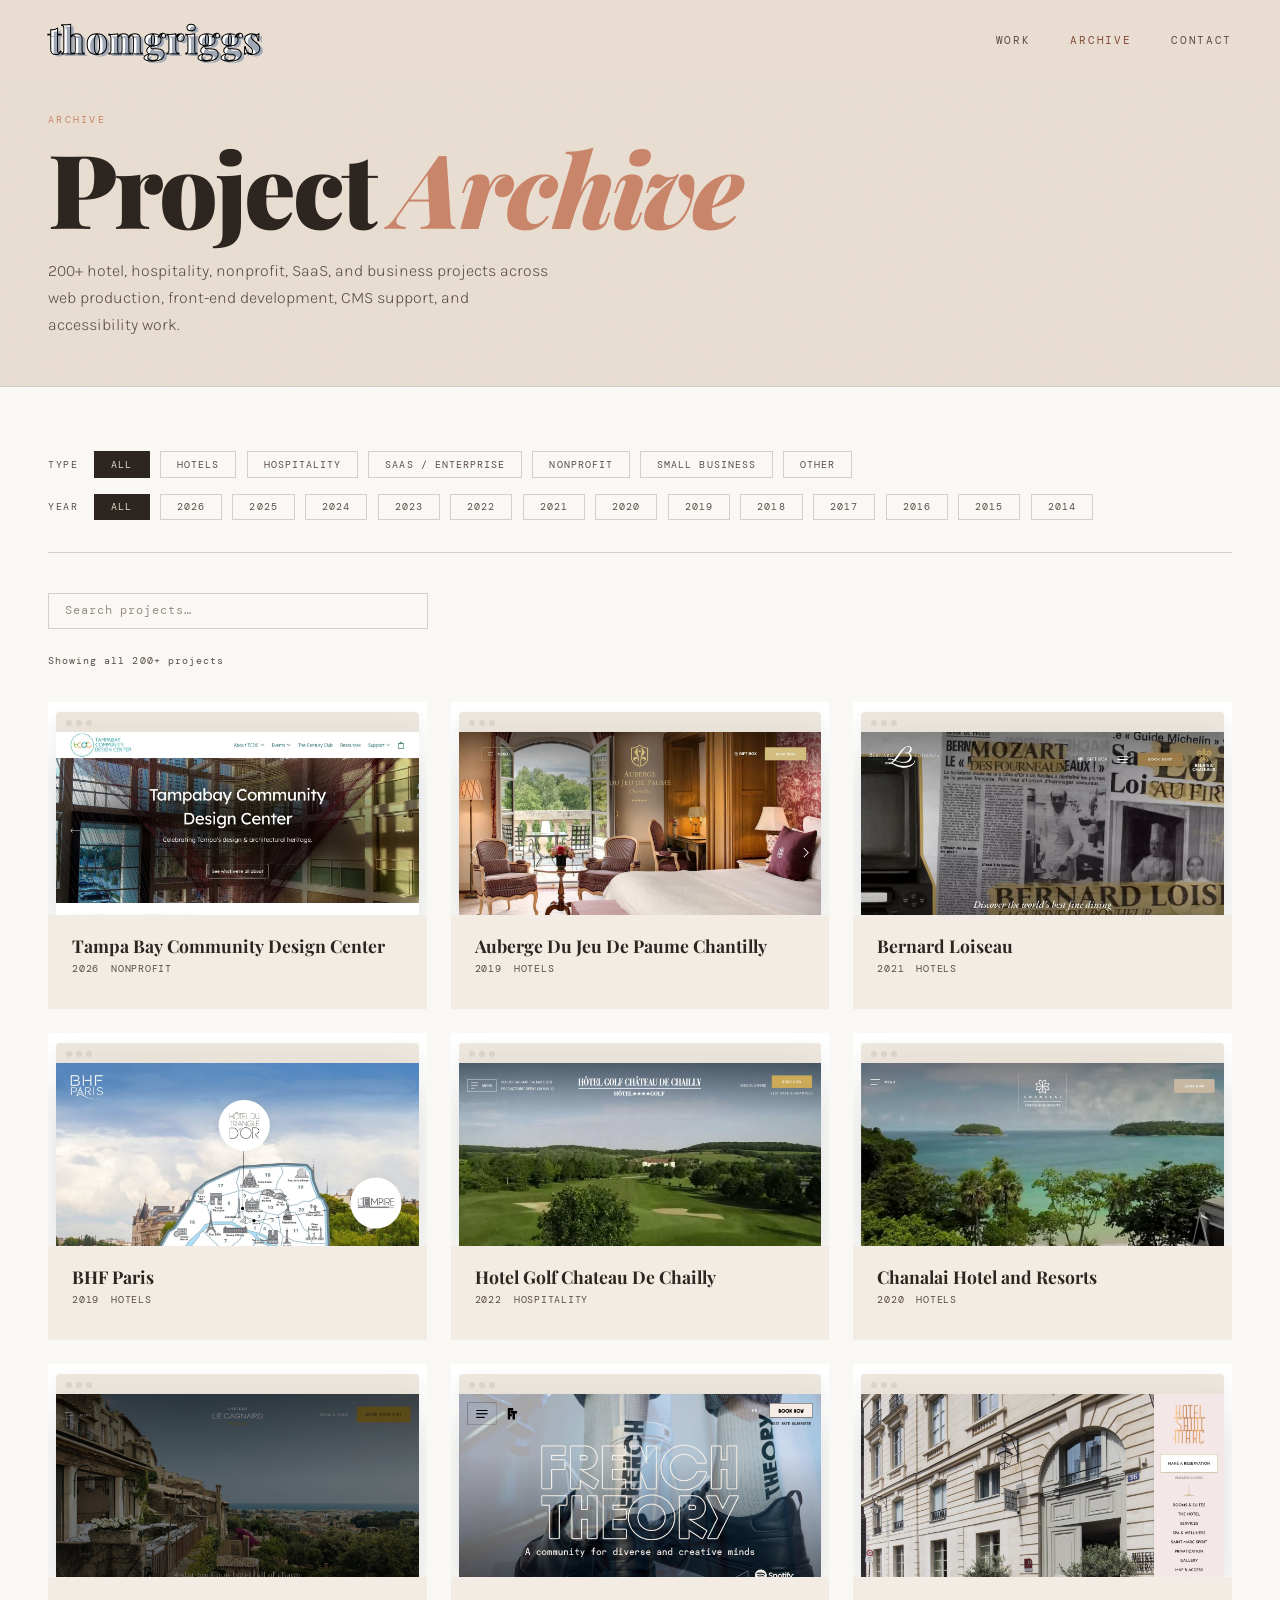
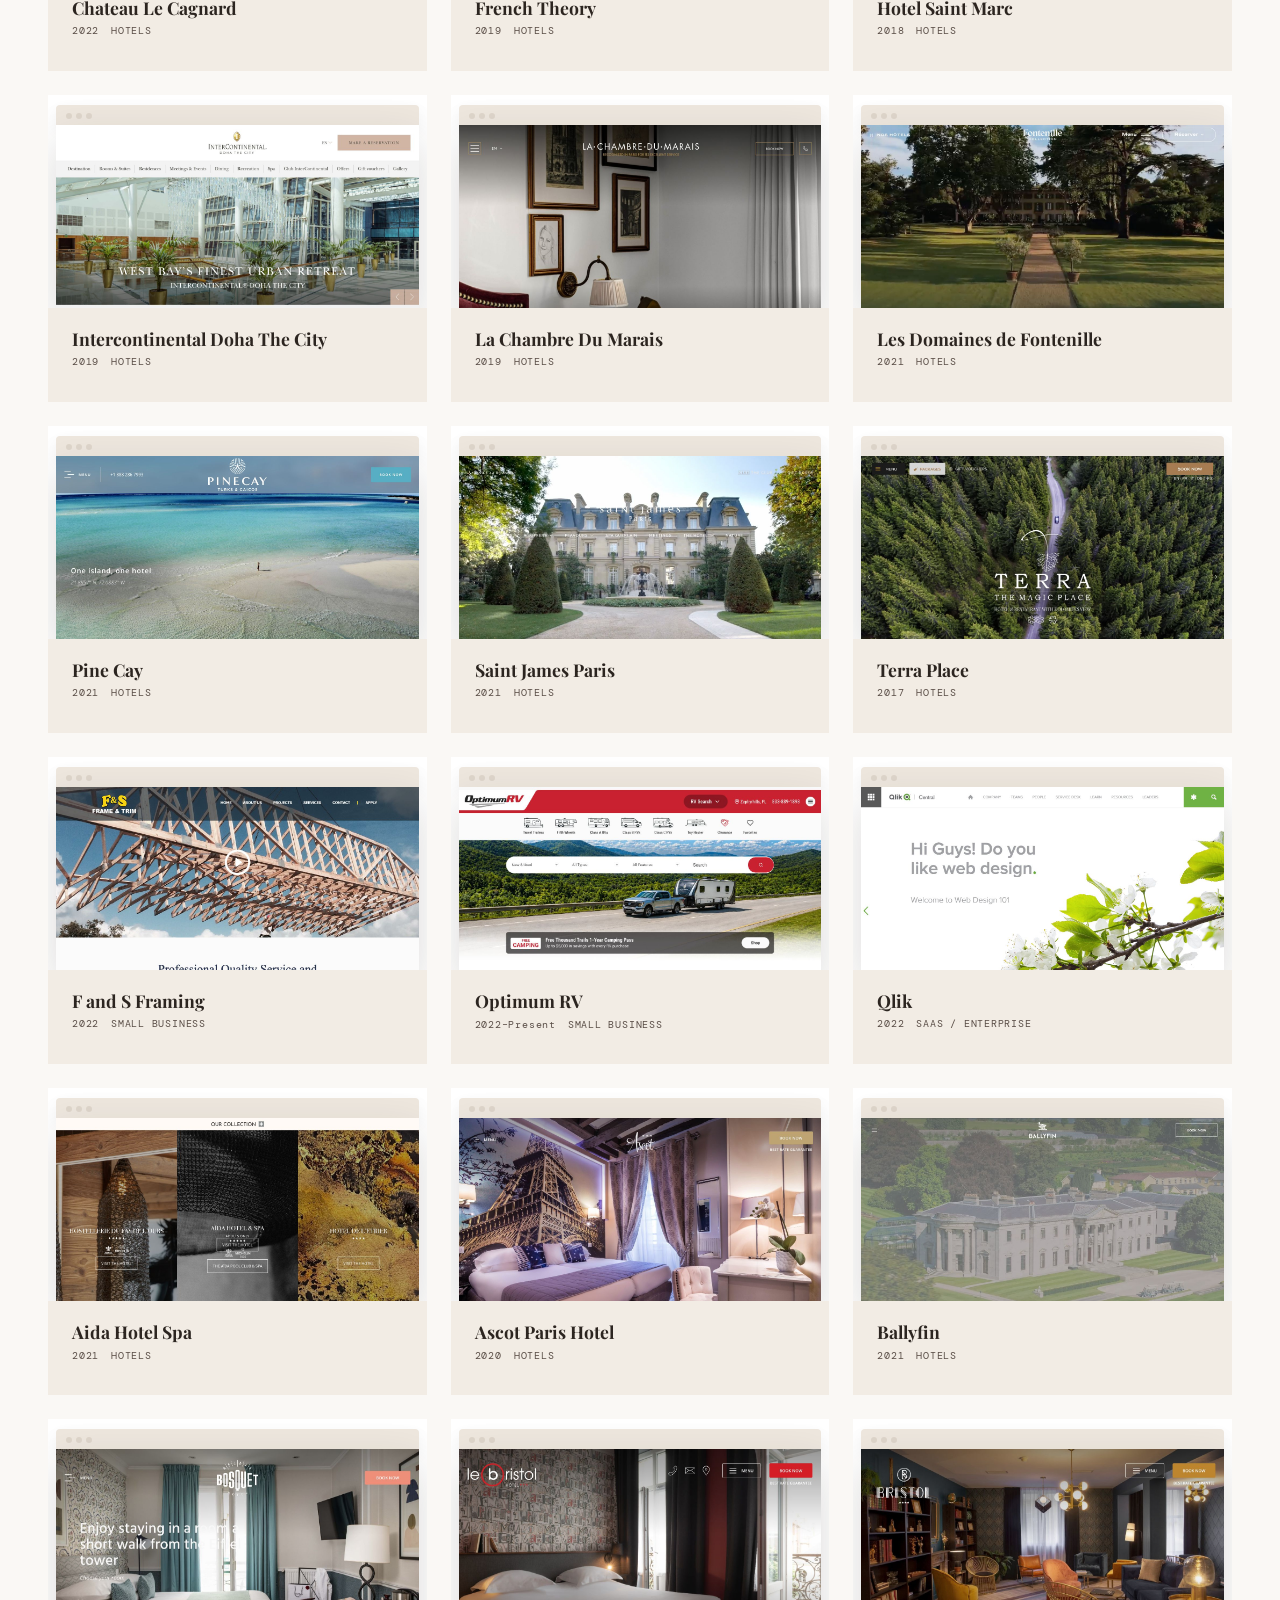
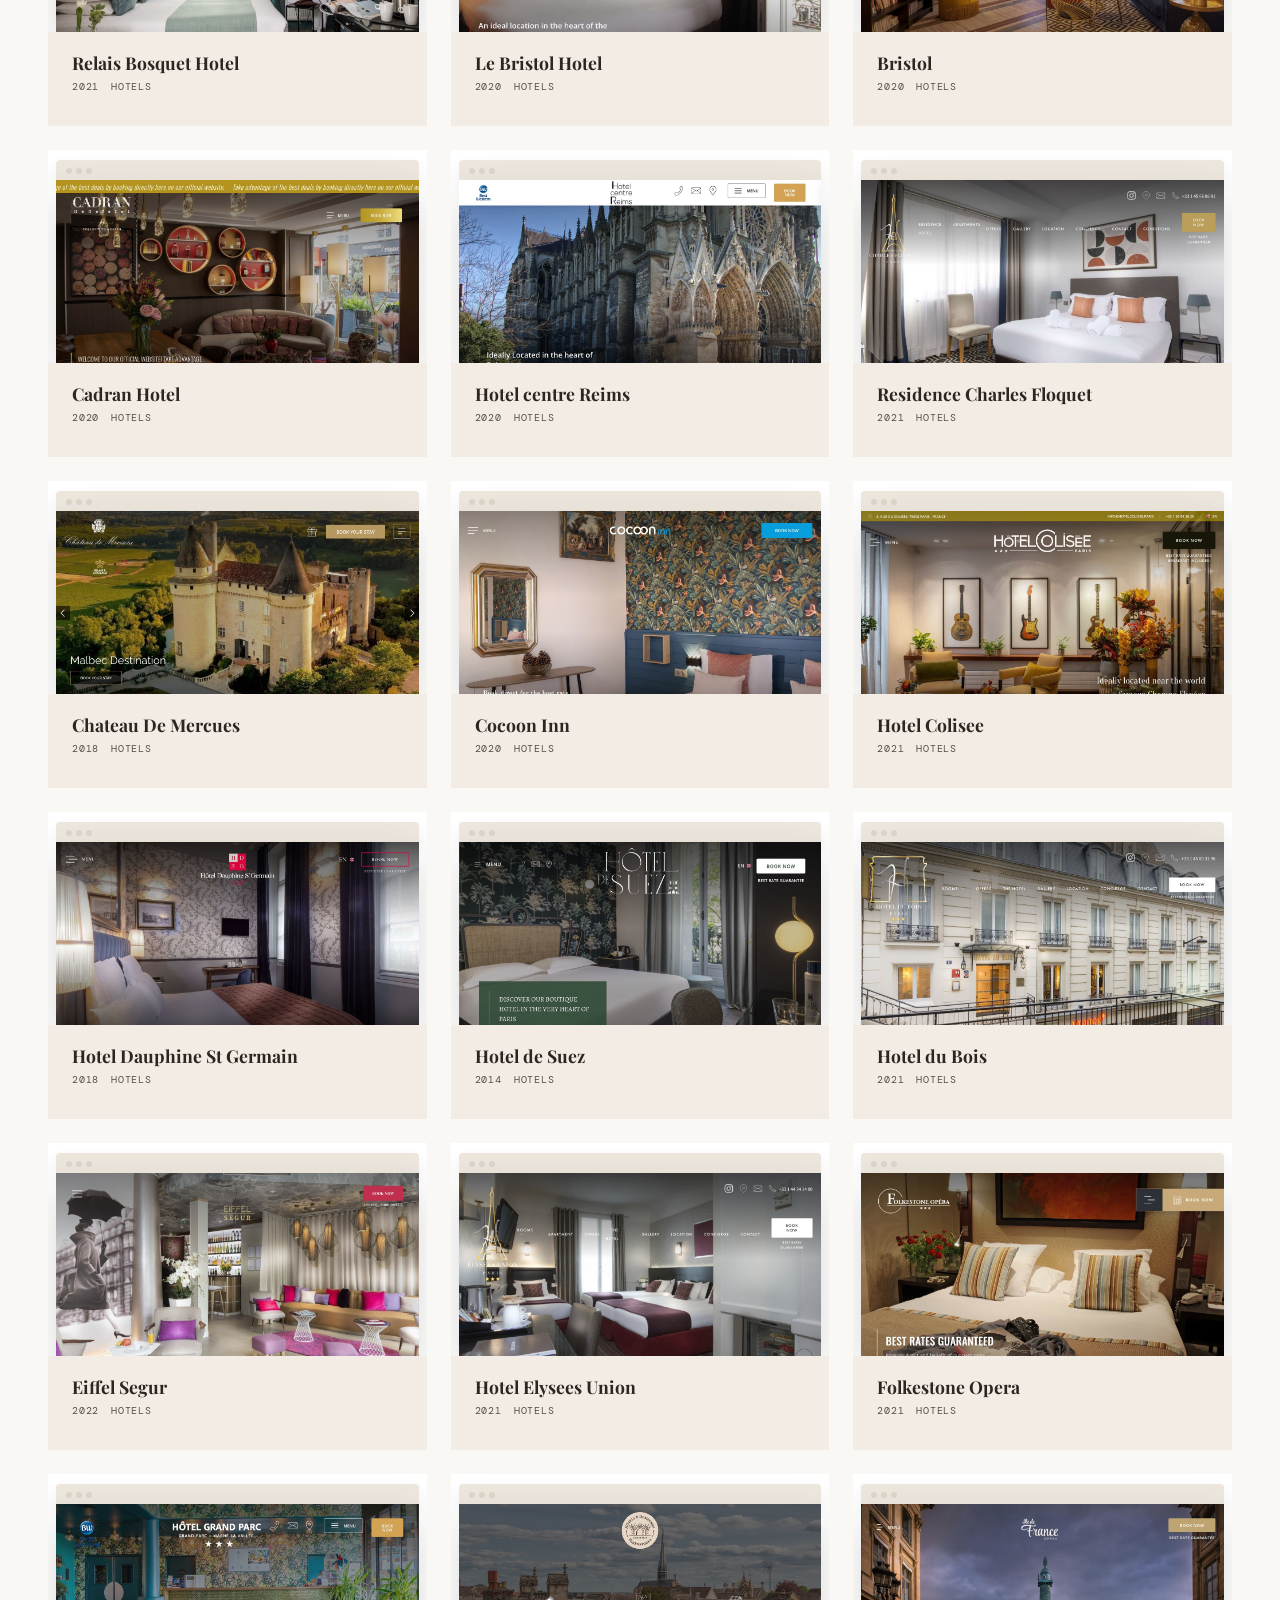
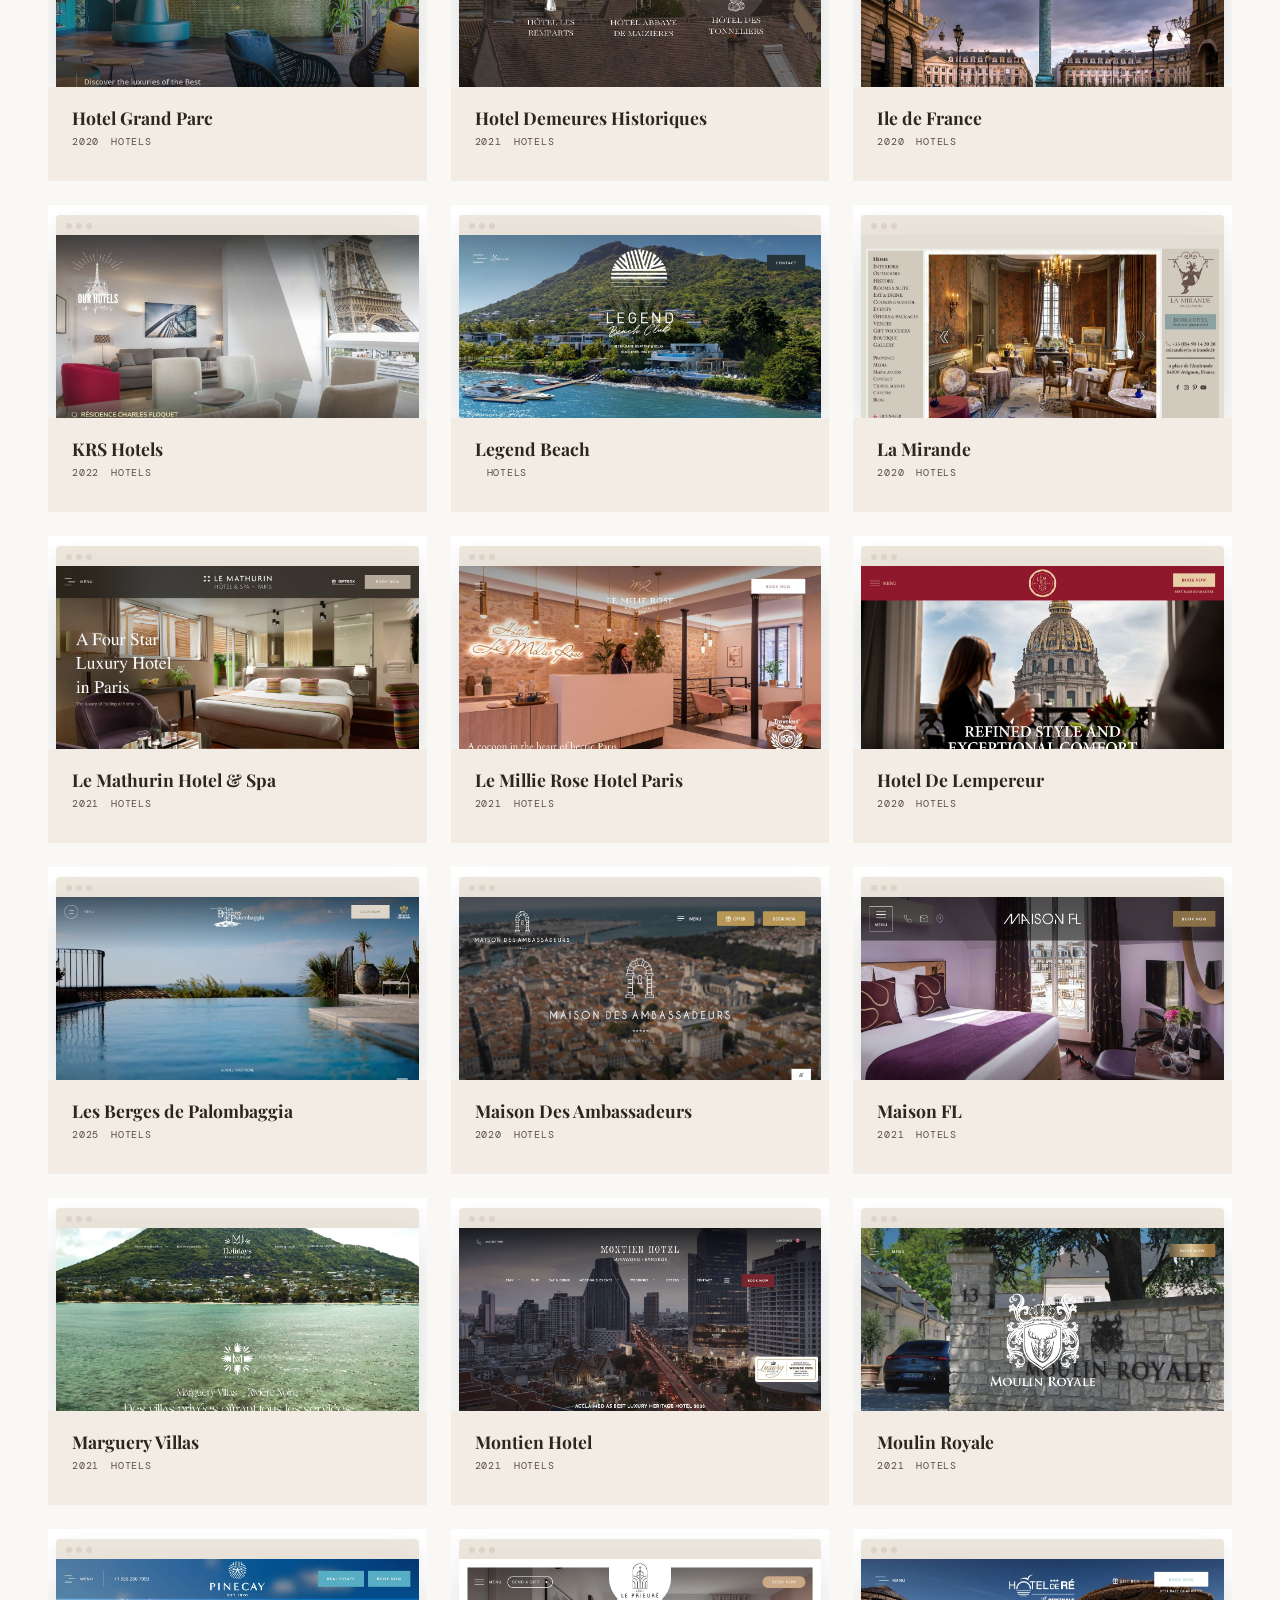
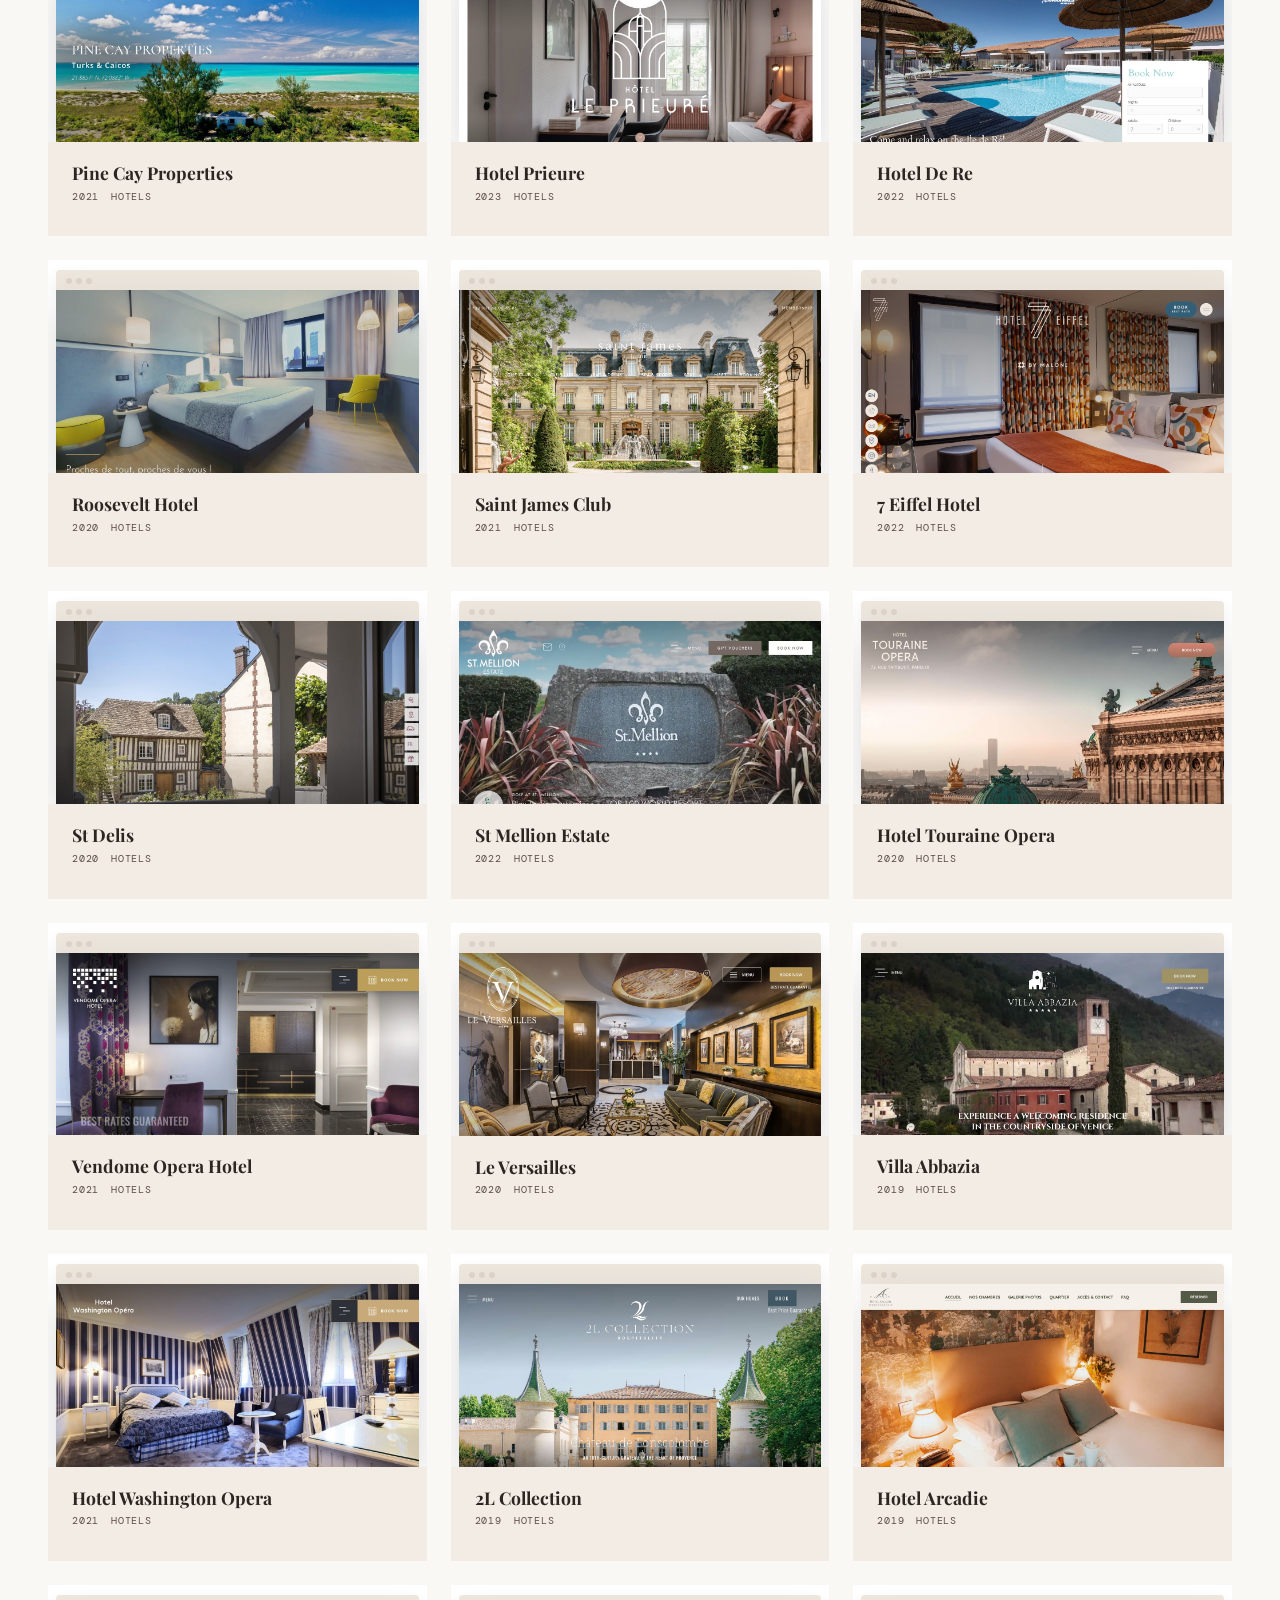
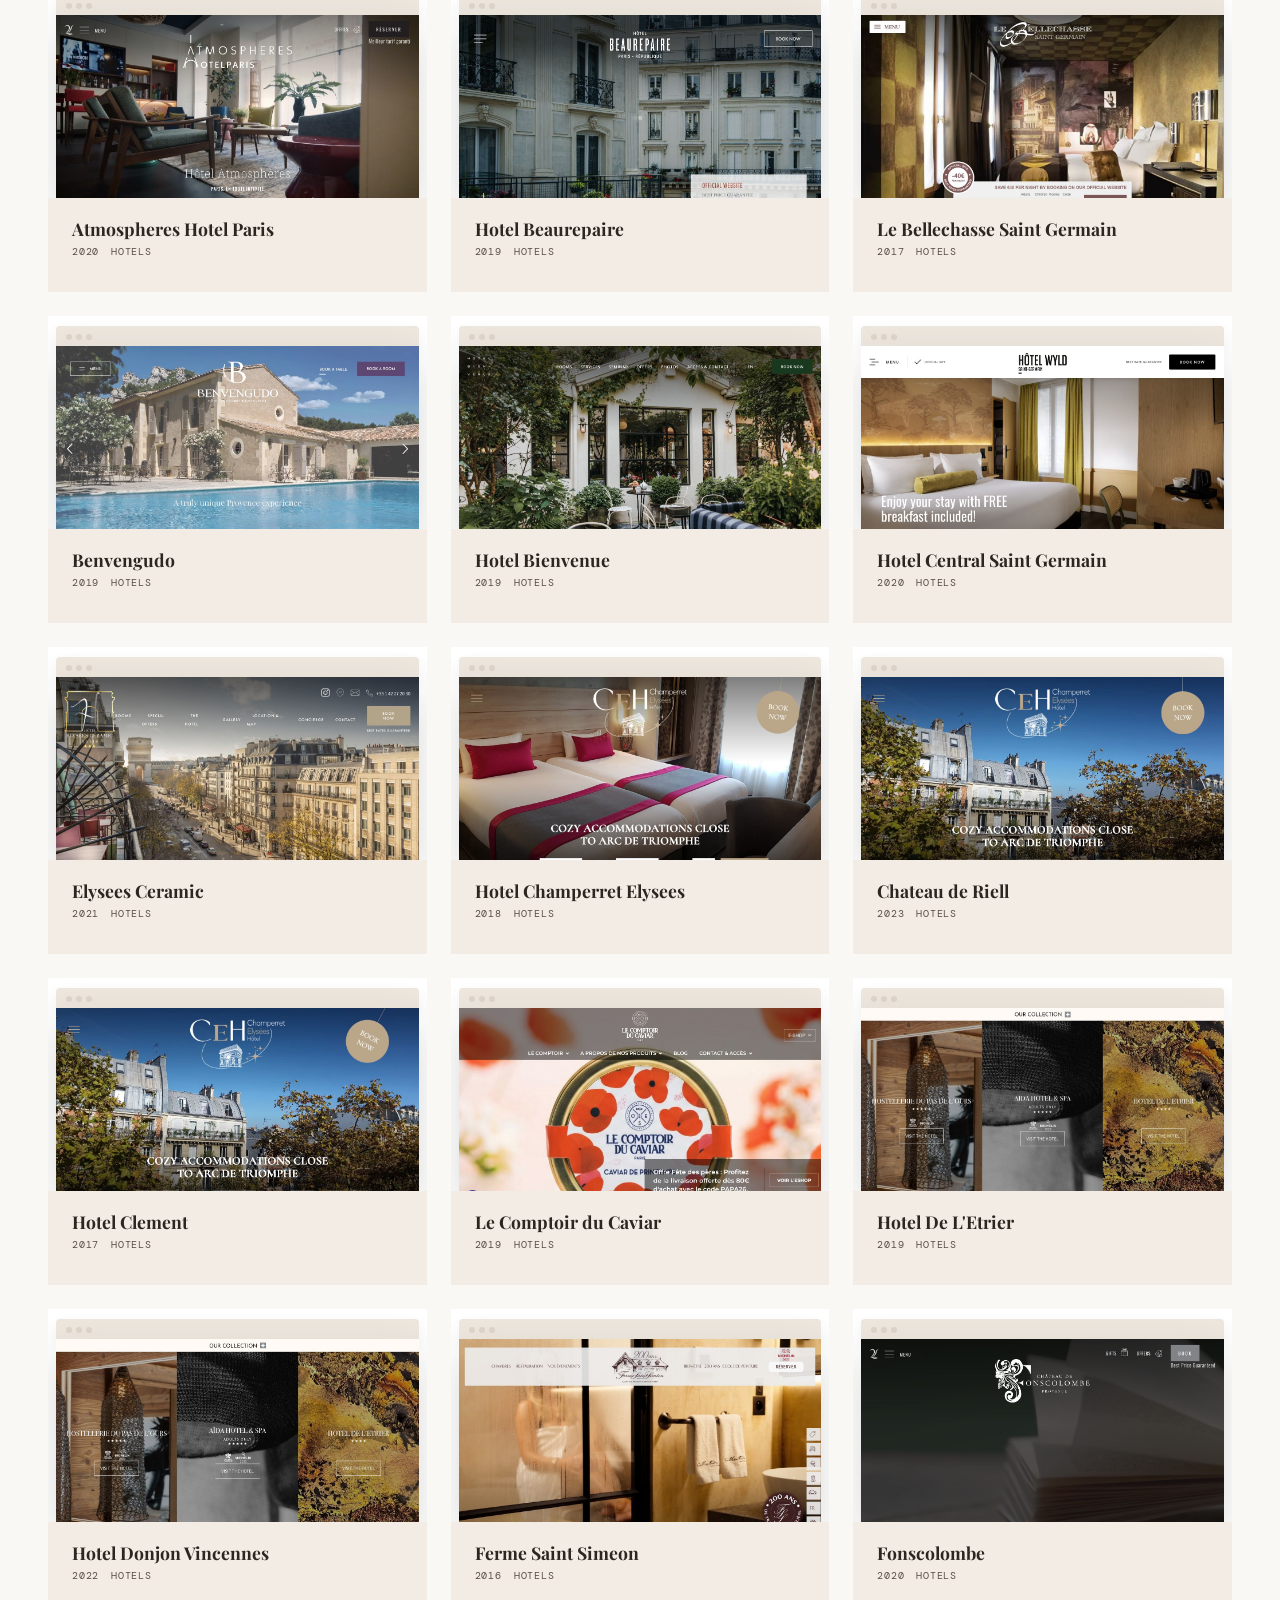
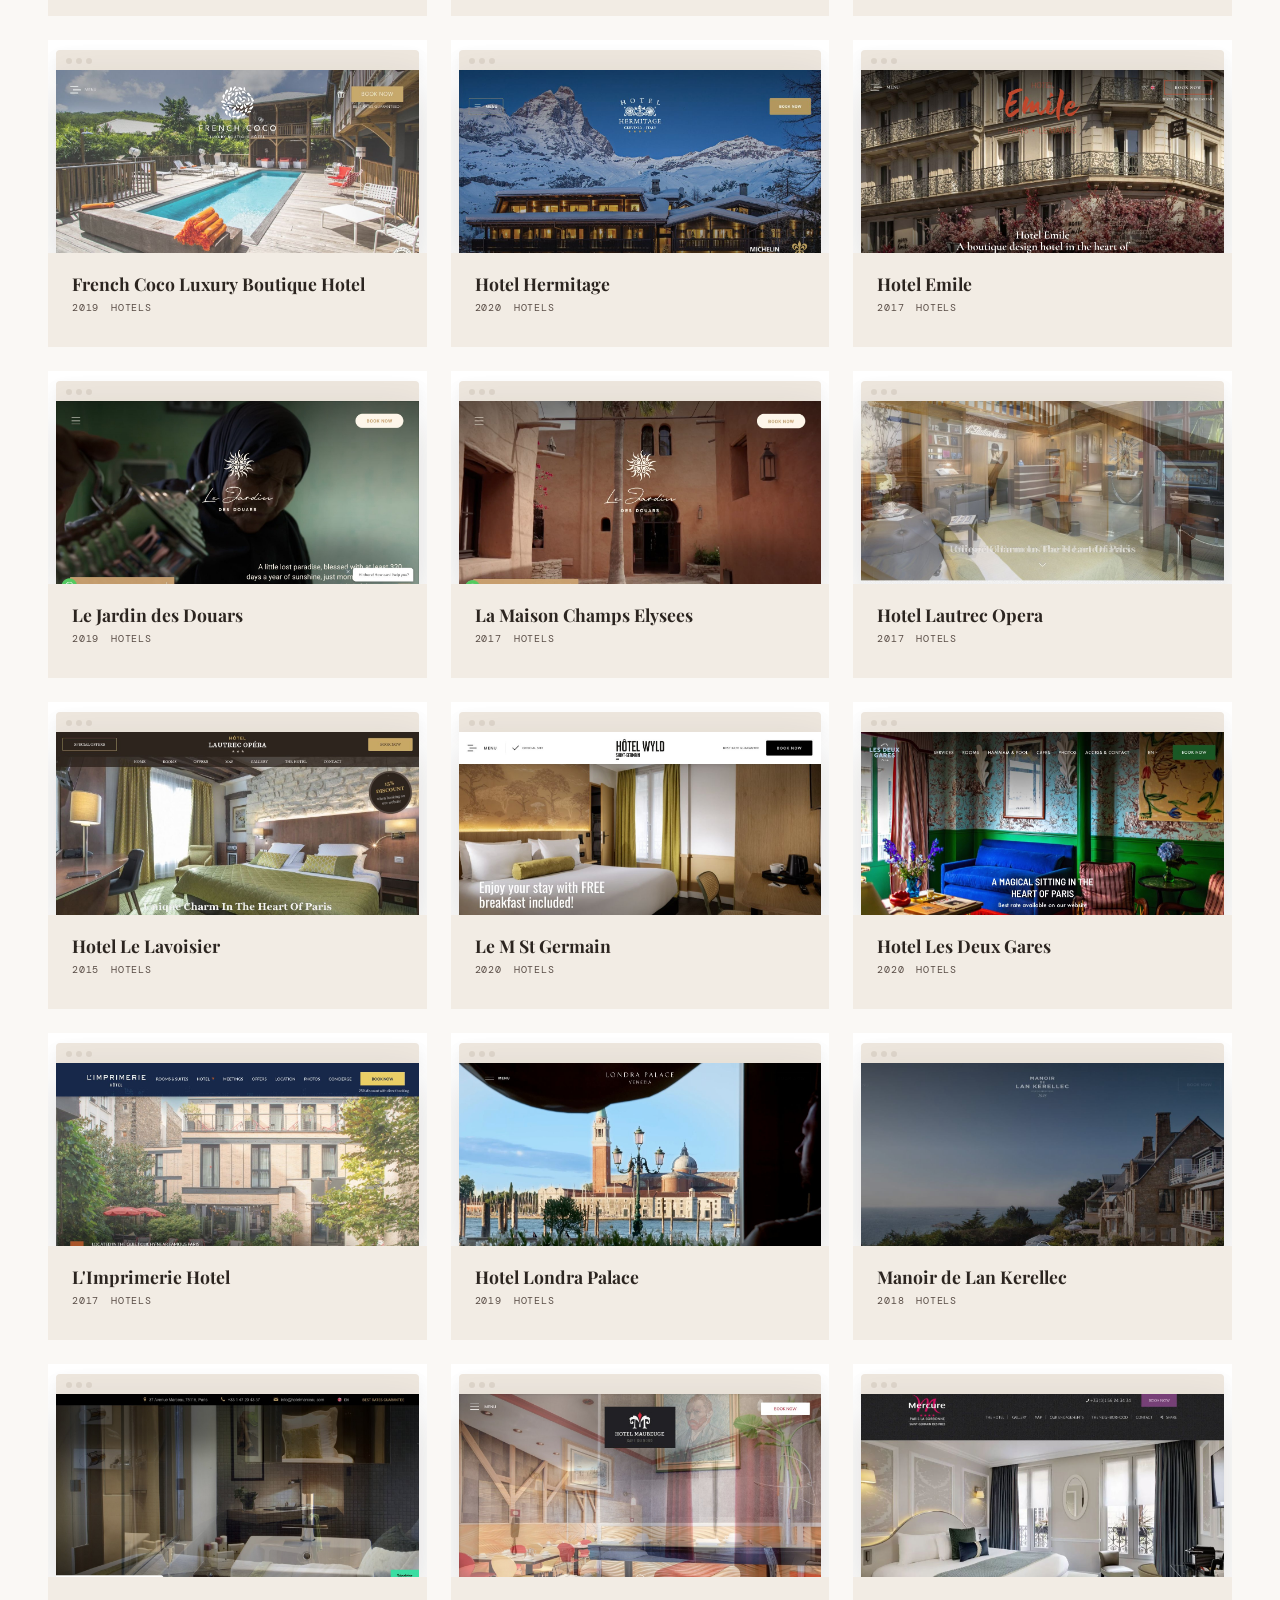
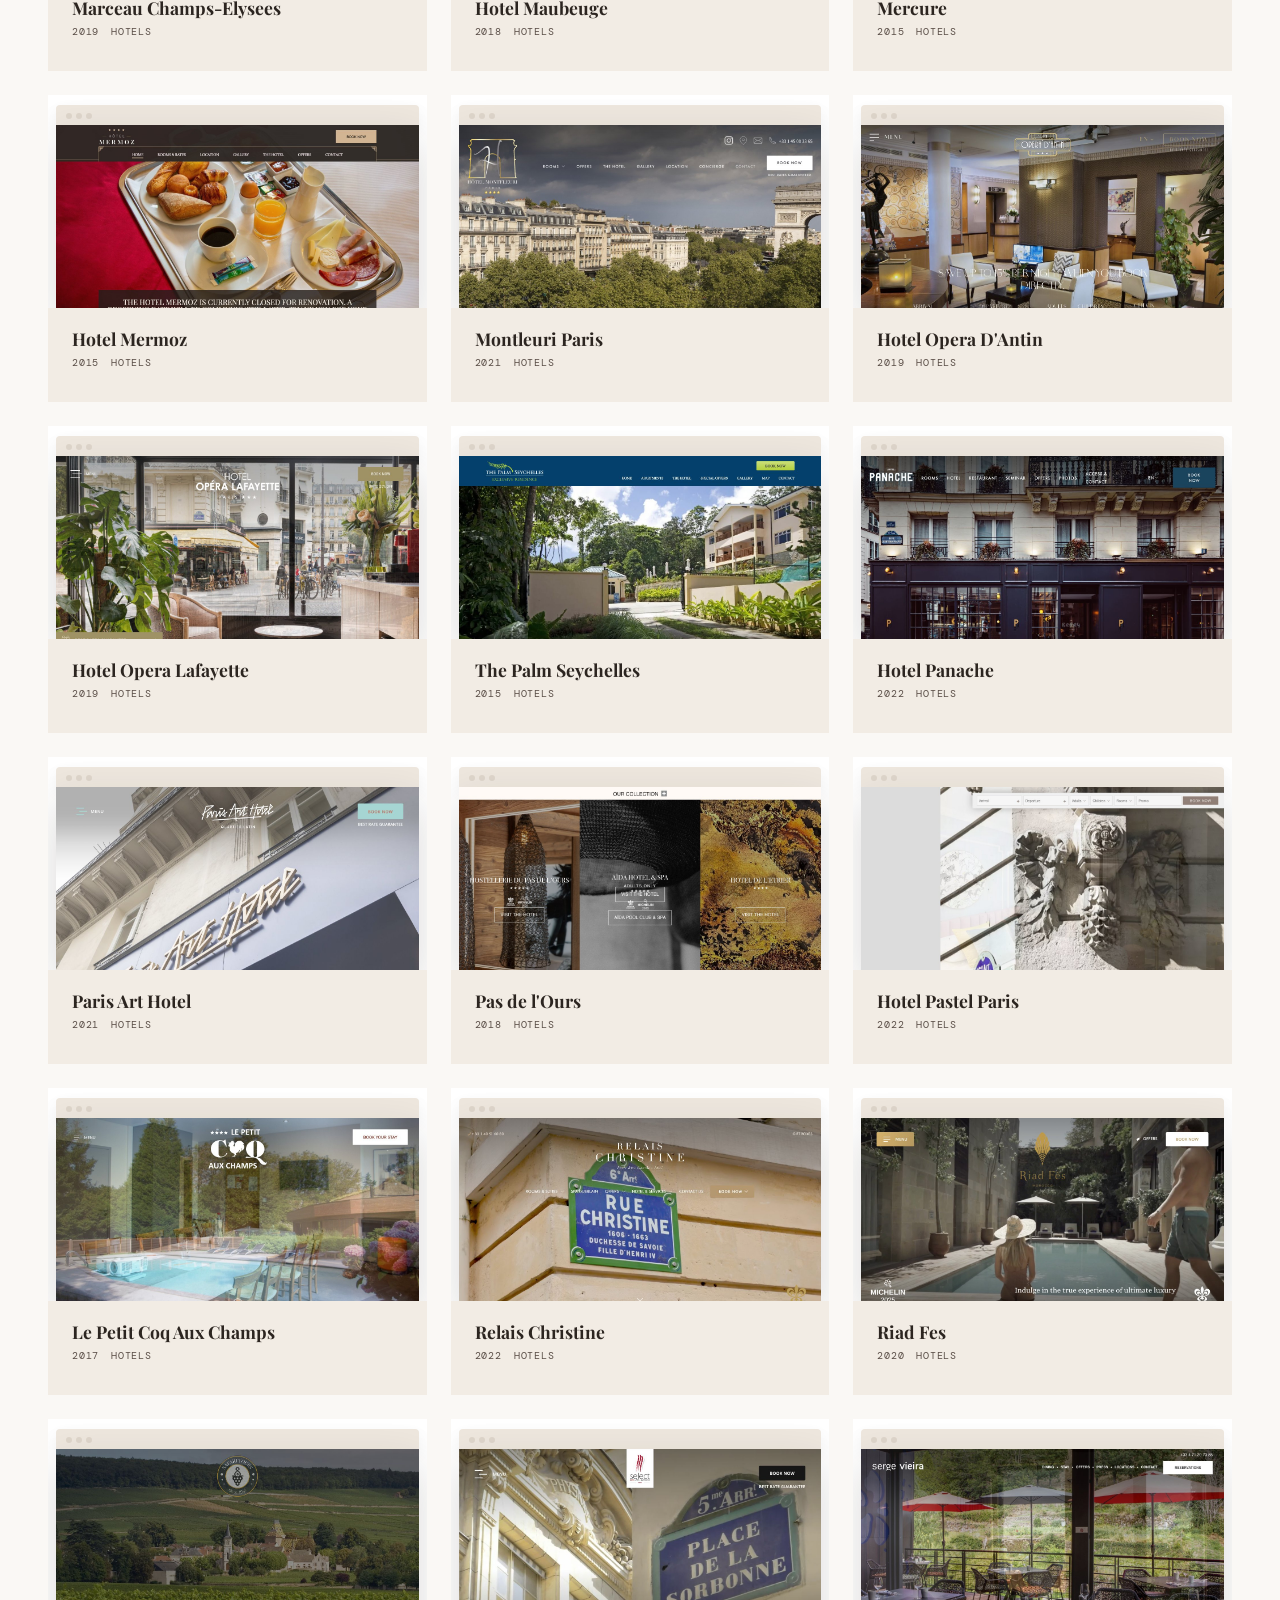
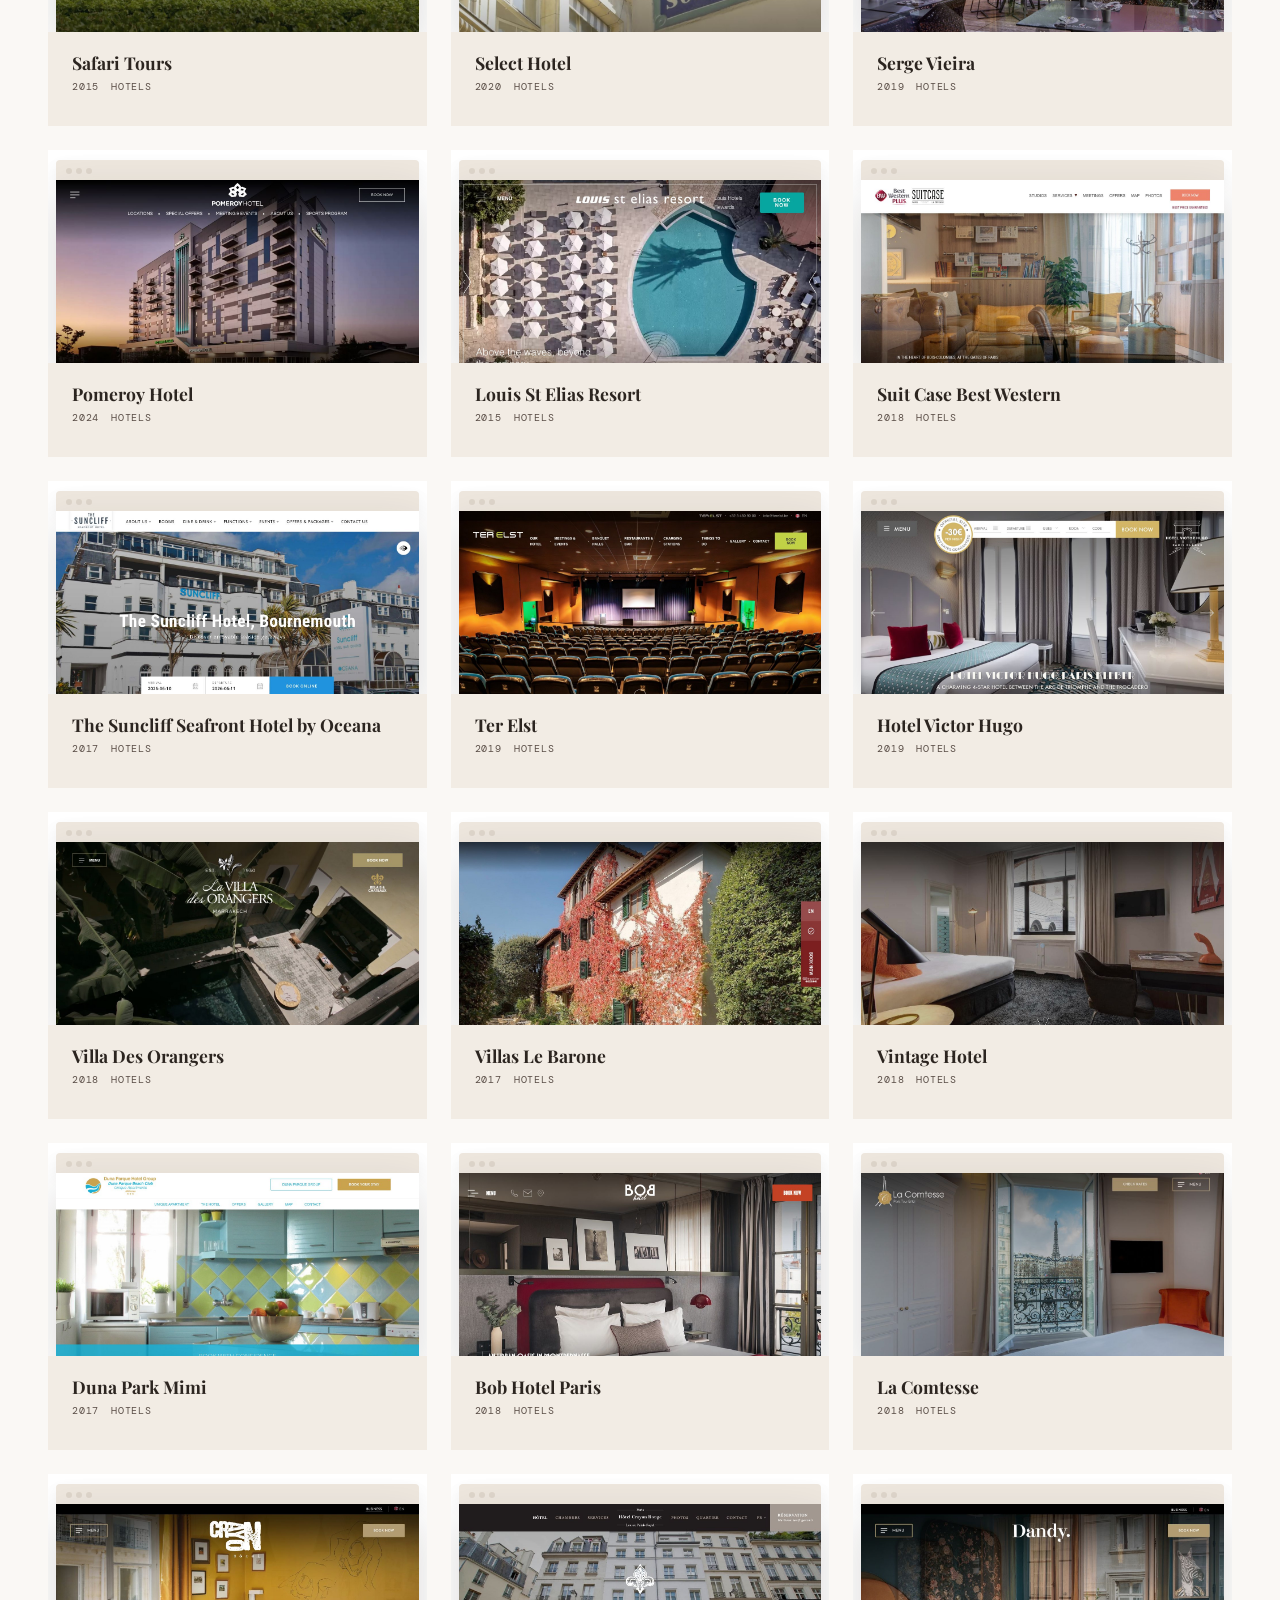
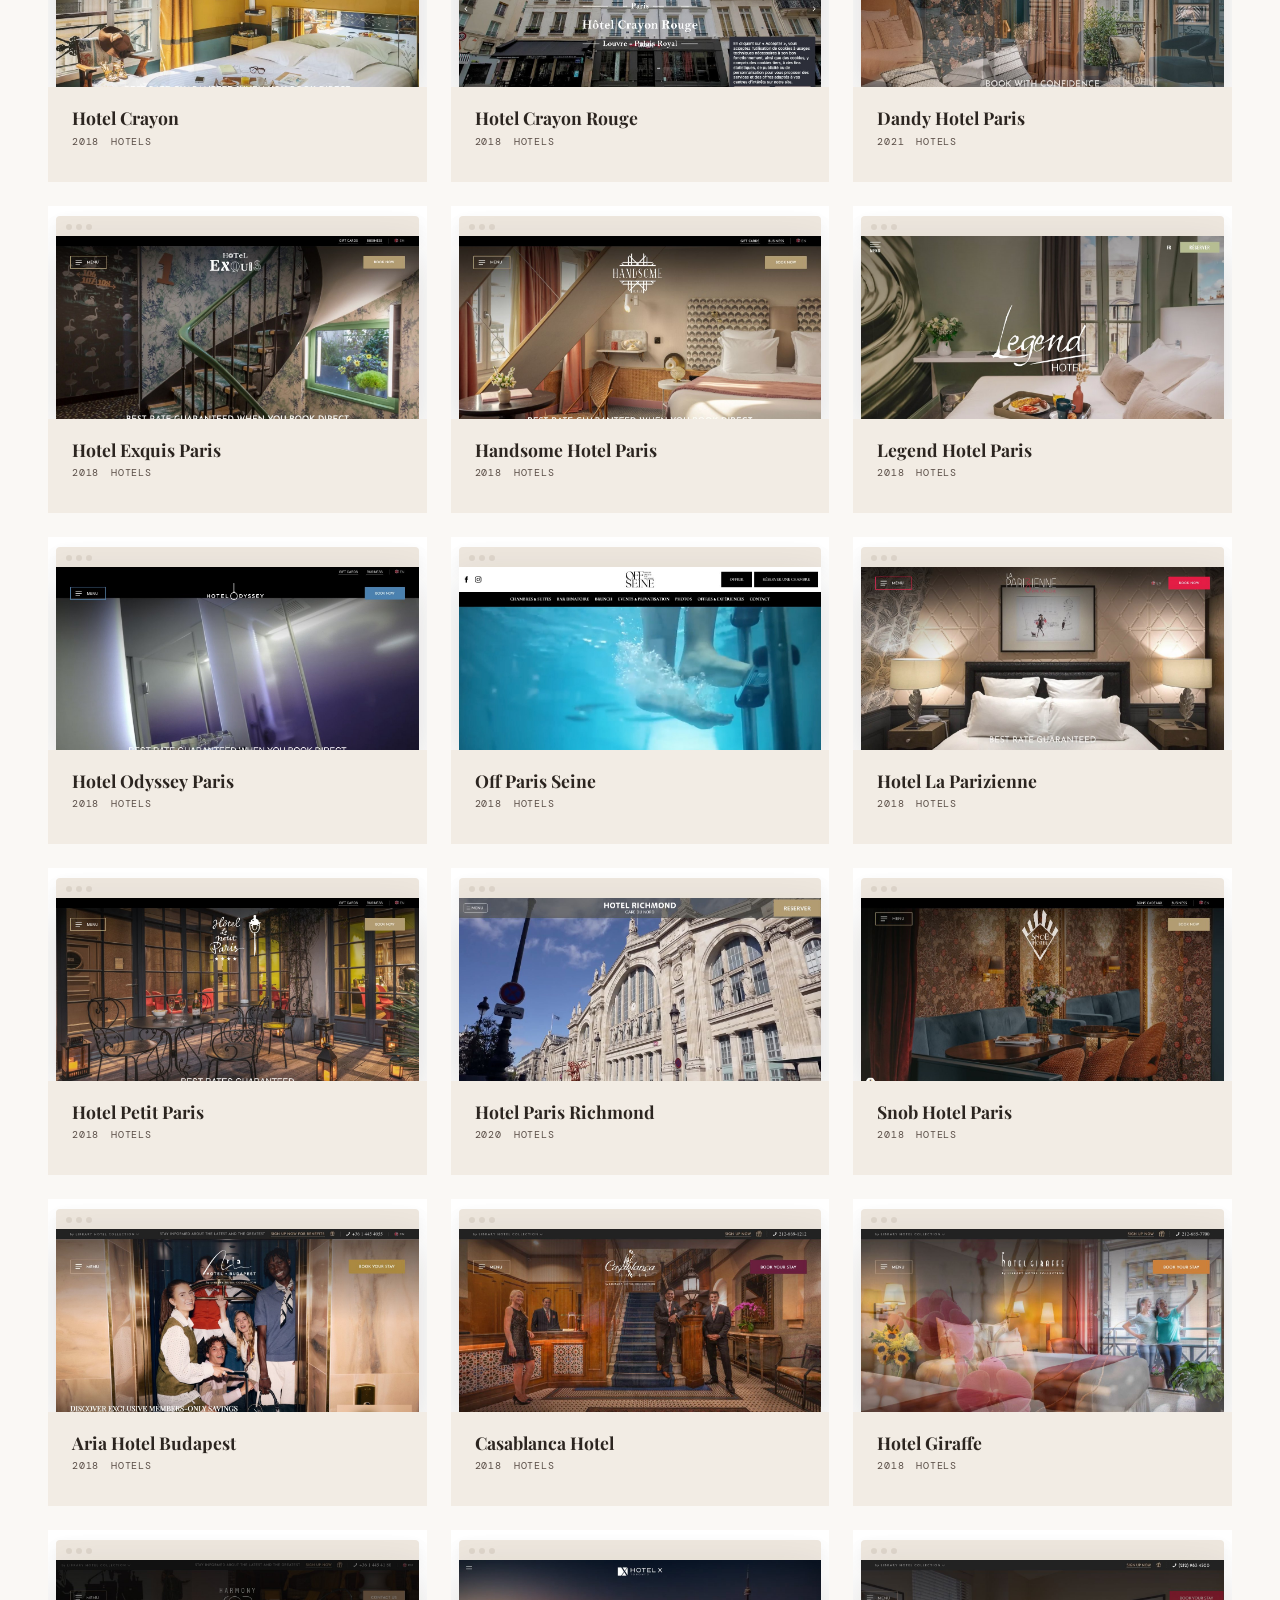
==== commit c864c655: "Improve SEO and Lighthouse accessibility" ====
--- a/archive/index.html
+++ b/archive/index.html
@@ -1,5 +1,5 @@
-<!DOCTYPE html><html lang="en"> <head><meta charset="UTF-8"><meta name="viewport" content="width=device-width, initial-scale=1.0"><meta name="description" content="Project archive for Thomas Griggs — 200+ hotel, hospitality, nonprofit, SaaS, and business projects across web production, front-end development, CMS support, and accessibility work."><title>thomgriggs — Archive</title><link rel="canonical" href="https://thomgriggs.com/archive/"><meta name="robots" content="index, follow"><meta property="og:type" content="website"><meta property="og:site_name" content="thomgriggs"><meta property="og:title" content="Project Archive | Thom Griggs"><meta property="og:description" content="A searchable archive of 200+ hotel, hospitality, nonprofit, SaaS, and business projects across web production, front-end development, CMS support, and accessibility work by Thom Griggs."><meta property="og:url" content="https://thomgriggs.com/archive/"><meta property="og:image" content="https://thomgriggs.com/images/archive-screenshots/hotel-rosalie.png"><meta name="twitter:card" content="summary_large_image"><meta name="twitter:title" content="Project Archive | Thom Griggs"><meta name="twitter:description" content="A searchable archive of 200+ hotel, hospitality, nonprofit, SaaS, and business projects across web production, front-end development, CMS support, and accessibility work by Thom Griggs."><meta name="twitter:image" content="https://thomgriggs.com/images/archive-screenshots/hotel-rosalie.png"><script type="application/ld+json">{"@context":"https://schema.org","@type":"CollectionPage","name":"Project Archive | Thom Griggs","url":"https://thomgriggs.com/archive/","description":"A searchable archive of 200+ hotel, hospitality, nonprofit, SaaS, and business projects across web production, front-end development, CMS support, and accessibility work by Thom Griggs.","isPartOf":{"@type":"WebSite","name":"thomgriggs","url":"https://thomgriggs.com/"}}</script><link rel="icon" type="image/svg+xml" href="/favicon.svg"><link rel="preconnect" href="https://fonts.googleapis.com"><link rel="preconnect" href="https://fonts.gstatic.com" crossorigin><link rel="stylesheet" href="/_astro/BaseLayout.C7Eo-kTZ.css">
-<link rel="stylesheet" href="/_astro/archive@_@astro.x3Nd_poE.css?v=thumb-shadow"></head> <body> <a href="#main" class="skip-link">Skip to main content</a> <nav class="site-nav" id="site-nav"> <a href="/" class="nav-logo" aria-label="thomgriggs home">thomgriggs</a> <ul class="nav-links"> <li><a href="/work">Work</a></li> <li><a href="/archive" aria-current="page">Archive</a></li> <li><a href="mailto:thomgriggs@gmail.com">Contact</a></li> </ul> <button class="nav-hamburger" id="nav-hamburger" aria-label="Open menu" aria-expanded="false" aria-controls="nav-dialog"> <span></span><span></span><span></span> </button> </nav> <dialog class="nav-dialog" id="nav-dialog" aria-label="Site navigation"> <div class="nav-dialog-inner"> <button class="nav-dialog-close" id="nav-dialog-close" aria-label="Close menu">&times;</button> <nav class="nav-dialog-links" aria-label="Mobile navigation"> <a href="/">Home</a> <a href="/work">Work</a> <a href="/archive" aria-current="page">Archive</a> <a href="mailto:thomgriggs@gmail.com">Contact</a> </nav> <p class="nav-dialog-sub">St. Pete &middot; Florida &middot; Est. 2005</p> </div> </dialog> <main id="main" tabindex="-1">   <section class="archive-hero noise-overlay" data-astro-cid-qma2cssl> <p class="eyebrow" data-astro-cid-qma2cssl>Archive</p> <h1 class="arch-title" data-astro-cid-qma2cssl>Project <em data-astro-cid-qma2cssl>Archive</em></h1> <p class="arch-subtitle" data-astro-cid-qma2cssl>
+<!DOCTYPE html><html lang="en"> <head><meta charset="UTF-8"><meta name="viewport" content="width=device-width, initial-scale=1.0"><meta name="description" content="Search 200+ hospitality, nonprofit, SaaS, RV, and business projects across web production, CMS support, front-end, and accessibility work."><meta name="author" content="Thom Griggs"><meta name="theme-color" content="#e8ddd0"><title>Project Archive | 200+ Web Production Builds | Thom Griggs</title><link rel="canonical" href="https://thomgriggs.com/archive/"><meta name="robots" content="index, follow"><meta property="og:type" content="website"><meta property="og:site_name" content="thomgriggs"><meta property="og:title" content="Project Archive | 200+ Web Production Builds | Thom Griggs"><meta property="og:description" content="Search 200+ hospitality, nonprofit, SaaS, RV, and business projects across web production, CMS support, front-end, and accessibility work."><meta property="og:url" content="https://thomgriggs.com/archive/"><meta property="og:image" content="https://thomgriggs.com/images/archive-screenshots/hotel-rosalie.png"><meta property="og:image:width" content="1280"><meta property="og:image:height" content="720"><meta property="og:image:alt" content="Project archive preview from Thom Griggs portfolio"><meta name="twitter:card" content="summary_large_image"><meta name="twitter:title" content="Project Archive | Thom Griggs"><meta name="twitter:description" content="Search 200+ hospitality, nonprofit, SaaS, RV, and business projects by Thom Griggs."><meta name="twitter:image" content="https://thomgriggs.com/images/archive-screenshots/hotel-rosalie.png"><meta name="twitter:image:alt" content="Project archive preview from Thom Griggs portfolio"><script type="application/ld+json">{"@context":"https://schema.org","@type":"CollectionPage","name":"Project Archive | 200+ Web Production Builds | Thom Griggs","url":"https://thomgriggs.com/archive/","description":"Search 200+ hospitality, nonprofit, SaaS, RV, and business projects across web production, CMS support, front-end, and accessibility work.","about":["Web production archive","Hospitality websites","CMS support","Accessibility","Front-end development","Nonprofit websites","SaaS projects","Small business websites"],"isPartOf":{"@type":"WebSite","name":"thomgriggs","url":"https://thomgriggs.com/"},"creator":{"@type":"Person","name":"Thom Griggs","url":"https://thomgriggs.com/"}}</script><link rel="icon" type="image/svg+xml" href="/favicon.svg"><link rel="preconnect" href="https://fonts.googleapis.com"><link rel="preconnect" href="https://fonts.gstatic.com" crossorigin><link rel="stylesheet" href="/_astro/BaseLayout.C7Eo-kTZ.css">
+<link rel="stylesheet" href="/_astro/archive@_@astro.x3Nd_poE.css?v=thumb-shadow-contrast"></head> <body> <a href="#main" class="skip-link">Skip to main content</a> <nav class="site-nav" id="site-nav"> <a href="/" class="nav-logo" aria-label="thomgriggs home">thomgriggs</a> <ul class="nav-links"> <li><a href="/work">Work</a></li> <li><a href="/archive" aria-current="page">Archive</a></li> <li><a href="mailto:thomgriggs@gmail.com">Contact</a></li> </ul> <button class="nav-hamburger" id="nav-hamburger" aria-label="Open menu" aria-expanded="false" aria-controls="nav-dialog"> <span></span><span></span><span></span> </button> </nav> <dialog class="nav-dialog" id="nav-dialog" aria-label="Site navigation"> <div class="nav-dialog-inner"> <button class="nav-dialog-close" id="nav-dialog-close" aria-label="Close menu">&times;</button> <nav class="nav-dialog-links" aria-label="Mobile navigation"> <a href="/">Home</a> <a href="/work">Work</a> <a href="/archive" aria-current="page">Archive</a> <a href="mailto:thomgriggs@gmail.com">Contact</a> </nav> <p class="nav-dialog-sub">St. Pete &middot; Florida &middot; Est. 2005</p> </div> </dialog> <main id="main" tabindex="-1">   <section class="archive-hero noise-overlay" data-astro-cid-qma2cssl> <p class="eyebrow" data-astro-cid-qma2cssl>Archive</p> <h1 class="arch-title" data-astro-cid-qma2cssl>Project <em data-astro-cid-qma2cssl>Archive</em></h1> <p class="arch-subtitle" data-astro-cid-qma2cssl>
 200+ hotel, hospitality, nonprofit, SaaS, and business projects across web production, front-end development, CMS support, and accessibility work.
 </p> </section>  <section class="archive-section" data-astro-cid-qma2cssl> <!-- Filters --> <div class="filters-bar" data-astro-cid-qma2cssl> <div class="filter-group" data-astro-cid-qma2cssl> <span class="filter-label" data-astro-cid-qma2cssl>Type</span> <button class="filter-btn active" data-filter="type" data-value="all" aria-pressed="true" data-astro-cid-qma2cssl>All</button> <button class="filter-btn" data-filter="type" data-value="hotel" aria-pressed="false" data-astro-cid-qma2cssl> Hotels </button><button class="filter-btn" data-filter="type" data-value="hospitality" aria-pressed="false" data-astro-cid-qma2cssl> Hospitality </button><button class="filter-btn" data-filter="type" data-value="saas" aria-pressed="false" data-astro-cid-qma2cssl> SaaS / Enterprise </button><button class="filter-btn" data-filter="type" data-value="nonprofit" aria-pressed="false" data-astro-cid-qma2cssl> Nonprofit </button><button class="filter-btn" data-filter="type" data-value="small-business" aria-pressed="false" data-astro-cid-qma2cssl> Small Business </button><button class="filter-btn" data-filter="type" data-value="other" aria-pressed="false" data-astro-cid-qma2cssl> Other </button> </div> <div class="filter-group" data-astro-cid-qma2cssl> <span class="filter-label" data-astro-cid-qma2cssl>Year</span> <button class="filter-btn active" data-filter="year" data-value="all" aria-pressed="true" data-astro-cid-qma2cssl>All</button> <button class="filter-btn" data-filter="year" data-value="2026" aria-pressed="false" data-astro-cid-qma2cssl> 2026 </button><button class="filter-btn" data-filter="year" data-value="2025" aria-pressed="false" data-astro-cid-qma2cssl> 2025 </button><button class="filter-btn" data-filter="year" data-value="2024" aria-pressed="false" data-astro-cid-qma2cssl> 2024 </button><button class="filter-btn" data-filter="year" data-value="2023" aria-pressed="false" data-astro-cid-qma2cssl> 2023 </button><button class="filter-btn" data-filter="year" data-value="2022" aria-pressed="false" data-astro-cid-qma2cssl> 2022 </button><button class="filter-btn" data-filter="year" data-value="2021" aria-pressed="false" data-astro-cid-qma2cssl> 2021 </button><button class="filter-btn" data-filter="year" data-value="2020" aria-pressed="false" data-astro-cid-qma2cssl> 2020 </button><button class="filter-btn" data-filter="year" data-value="2019" aria-pressed="false" data-astro-cid-qma2cssl> 2019 </button><button class="filter-btn" data-filter="year" data-value="2018" aria-pressed="false" data-astro-cid-qma2cssl> 2018 </button><button class="filter-btn" data-filter="year" data-value="2017" aria-pressed="false" data-astro-cid-qma2cssl> 2017 </button><button class="filter-btn" data-filter="year" data-value="2016" aria-pressed="false" data-astro-cid-qma2cssl> 2016 </button><button class="filter-btn" data-filter="year" data-value="2015" aria-pressed="false" data-astro-cid-qma2cssl> 2015 </button><button class="filter-btn" data-filter="year" data-value="2014" aria-pressed="false" data-astro-cid-qma2cssl> 2014 </button> </div> </div> <!-- Search --> <div class="search-bar" data-astro-cid-qma2cssl> <label for="archive-search" class="sr-only" data-astro-cid-qma2cssl>Search projects</label> <input type="search" id="archive-search" class="search-input" placeholder="Search projects…" autocomplete="off" spellcheck="false" aria-label="Search projects" data-astro-cid-qma2cssl> </div> <p class="archive-count" id="archive-count" role="status" aria-live="polite" aria-atomic="true" data-astro-cid-qma2cssl>
 Showing all 200+ projects
--- a/_astro/BaseLayout.C7Eo-kTZ.css
+++ b/_astro/BaseLayout.C7Eo-kTZ.css
@@ -1 +1,2 @@
 @import"https://fonts.googleapis.com/css2?family=Playfair+Display:ital,wght@0,400;0,700;0,900;1,400;1,700&family=DM+Mono:wght@300;400;500&family=Karla:wght@300;400;500;600&display=swap";:root{--sand: #e8ddd0;--sand-light: #f2ece4;--coral: #c9856a;--coral-dark: #a96650;--dusk: #b5a898;--fog: #d4cfc8;--sky: #8faab5;--ink: #2c2520;--ink-mid: #5a4e47;--ink-faint: #9b8e86;--white: #faf8f5}.sr-only{position:absolute;width:1px;height:1px;padding:0;margin:-1px;overflow:hidden;clip:rect(0,0,0,0);white-space:nowrap;border:0}.skip-link{position:absolute;top:-100%;left:1rem;z-index:9999;padding:.75rem 1.5rem;background:var(--ink);color:var(--sand);font-family:DM Mono,monospace;font-size:.75rem;letter-spacing:.1em;text-decoration:none;text-transform:uppercase;border:2px solid var(--coral);transition:top .2s}.skip-link:focus{top:1rem;outline:2px solid var(--coral);outline-offset:2px}:focus-visible{outline:2px solid var(--coral);outline-offset:3px}:focus:not(:focus-visible){outline:none}@media(prefers-reduced-motion:reduce){*,*:before,*:after{animation-duration:.01ms!important;animation-iteration-count:1!important;transition-duration:.01ms!important;scroll-behavior:auto!important}}*,*:before,*:after{box-sizing:border-box;margin:0;padding:0}html{scroll-behavior:smooth}body{background:var(--white);color:var(--ink);font-family:Karla,sans-serif;font-size:16px;line-height:1.6;overflow-x:hidden}img{display:block;max-width:100%}a{color:inherit}.site-nav{position:fixed;top:0;left:0;right:0;z-index:100;display:flex;justify-content:space-between;align-items:center;padding:1.25rem 3rem;background:var(--sand);border-bottom:1px solid transparent;transition:border-color .3s,background .3s}.site-nav.scrolled{border-bottom-color:var(--fog);background:#e8ddd0f2;backdrop-filter:blur(8px)}.nav-logo{font-family:Playfair Display,serif;font-size:38px;font-weight:900;font-style:normal;color:transparent;-webkit-text-fill-color:transparent;-webkit-text-stroke:1px rgb(0,0,0);text-decoration:none;letter-spacing:.03rem;line-height:1;text-shadow:rgb(160,168,181) 3px 2px 0px,rgb(255,255,255) 0px 1px 0px;transition:transform .2s ease-out,text-shadow .2s ease-out;white-space:nowrap}.nav-logo:hover{transform:translateY(-1px);text-shadow:rgb(130,138,151) 4px 3px 0px,rgb(255,255,255) 0px 1px 0px}.nav-links{display:flex;gap:2.5rem;list-style:none}.nav-links a{font-family:DM Mono,monospace;font-size:.7rem;letter-spacing:.15em;text-transform:uppercase;color:var(--ink-mid);text-decoration:none;transition:color .2s}.nav-links a:hover,.nav-links a[aria-current=page]{color:var(--coral)}.btn-primary{display:inline-block;padding:.85rem 2.2rem;background:var(--ink);color:var(--sand);font-family:DM Mono,monospace;font-size:.72rem;letter-spacing:.12em;text-transform:uppercase;text-decoration:none;border:none;cursor:pointer;transition:background .25s,color .25s}.btn-primary:hover{background:var(--coral);color:var(--white)}.btn-ghost{display:inline-block;font-family:DM Mono,monospace;font-size:.72rem;letter-spacing:.12em;text-transform:uppercase;color:var(--ink-mid);text-decoration:none;border-bottom:1px solid var(--dusk);padding-bottom:2px;transition:color .2s,border-color .2s}.btn-ghost:hover{color:var(--coral);border-color:var(--coral)}.btn-outline{display:inline-block;padding:1rem 2.5rem;background:transparent;color:var(--sand);font-family:DM Mono,monospace;font-size:.72rem;letter-spacing:.15em;text-transform:uppercase;text-decoration:none;border:1px solid var(--dusk);cursor:pointer;transition:background .25s,border-color .25s,color .25s}.btn-outline:hover{background:var(--coral);border-color:var(--coral);color:var(--white)}.section-label{font-family:DM Mono,monospace;font-size:.65rem;letter-spacing:.22em;text-transform:uppercase;color:var(--ink-faint);margin-bottom:3rem;display:flex;align-items:center;gap:1rem}.section-label:after{content:"";flex:1;height:1px;background:var(--fog)}.eyebrow{font-family:DM Mono,monospace;font-size:.65rem;letter-spacing:.22em;text-transform:uppercase;color:var(--coral);margin-bottom:.75rem}.site-footer{background:var(--sand-light);padding:2.5rem 3rem;border-top:1px solid var(--fog);display:flex;justify-content:space-between;align-items:center;flex-wrap:wrap;gap:1rem}.footer-logo-mark{font-size:26px}.footer-copy{font-family:DM Mono,monospace;font-size:.6rem;letter-spacing:.1em;color:var(--ink-faint)}@keyframes fadeUp{0%{opacity:0;transform:translateY(24px)}to{opacity:1;transform:translateY(0)}}@keyframes fadeIn{0%{opacity:0}to{opacity:1}}.anim-1{opacity:0;animation:fadeUp .8s ease forwards .2s}.anim-2{opacity:0;animation:fadeUp .9s ease forwards .5s}.anim-3{opacity:0;animation:fadeUp .9s ease forwards .8s}.anim-4{opacity:0;animation:fadeUp .9s ease forwards 1s}.anim-5{opacity:0;animation:fadeIn 1s ease forwards 1.2s}.noise-overlay:before{content:"";position:absolute;inset:0;background-image:url("data:image/svg+xml,%3Csvg viewBox='0 0 256 256' xmlns='http://www.w3.org/2000/svg'%3E%3Cfilter id='noise'%3E%3CfeTurbulence type='fractalNoise' baseFrequency='0.9' numOctaves='4' stitchTiles='stitch'/%3E%3C/filter%3E%3Crect width='100%25' height='100%25' filter='url(%23noise)' opacity='0.05'/%3E%3C/svg%3E");opacity:.4;pointer-events:none;z-index:1}.noise-overlay>*{position:relative;z-index:2}.nav-hamburger{display:none;flex-direction:column;justify-content:center;gap:5px;width:36px;height:36px;background:none;border:none;cursor:pointer;padding:4px;margin-left:auto}.nav-hamburger span{display:block;width:22px;height:1.5px;background:var(--ink);transition:transform .25s ease,opacity .25s ease;transform-origin:center}.nav-hamburger[aria-expanded=true] span:nth-child(1){transform:translateY(6.5px) rotate(45deg)}.nav-hamburger[aria-expanded=true] span:nth-child(2){opacity:0}.nav-hamburger[aria-expanded=true] span:nth-child(3){transform:translateY(-6.5px) rotate(-45deg)}.nav-dialog{position:fixed;inset:0;width:100%;height:100%;max-width:100%;max-height:100%;margin:0;padding:0;border:none;background:var(--sand);z-index:200;animation:dialogSlideIn .3s cubic-bezier(.16,1,.3,1) forwards}.nav-dialog::backdrop{background:transparent}.nav-dialog.closing{animation:dialogSlideOut .28s cubic-bezier(.7,0,.84,0) forwards}@keyframes dialogSlideIn{0%{opacity:0;transform:translateY(-12px)}to{opacity:1;transform:translateY(0)}}@keyframes dialogSlideOut{0%{opacity:1;transform:translateY(0)}to{opacity:0;transform:translateY(-12px)}}.nav-dialog-inner{display:flex;flex-direction:column;height:100%;padding:1rem 2rem 3rem}.nav-dialog-close{align-self:flex-end;background:none;border:none;outline:none;font-size:1.25rem;color:var(--ink-faint);cursor:pointer;line-height:1;padding:.5rem;transition:color .2s;font-family:DM Mono,monospace;letter-spacing:.05em}.nav-dialog-close:hover{color:var(--coral)}.nav-dialog-close:focus-visible{outline:2px solid var(--coral);outline-offset:2px}.nav-dialog-links{display:flex;flex-direction:column;gap:0;margin-top:2rem;flex:1}.nav-dialog-links a{font-family:DM Mono,monospace;font-size:.7rem;letter-spacing:.15em;text-transform:uppercase;color:var(--ink-mid);text-decoration:none;padding:1.1rem 0;border-bottom:1px solid var(--fog);transition:color .2s}.nav-dialog-links a:hover,.nav-dialog-links a[aria-current=page]{color:var(--coral)}.nav-dialog-sub{font-family:DM Mono,monospace;font-size:.6rem;letter-spacing:.2em;text-transform:uppercase;color:var(--ink-faint);margin-top:2rem}@media(max-width:768px){.site-nav{padding:1rem 1.5rem}.nav-links{display:none}.nav-hamburger{display:flex}}
+.footer-copy{color:#5a4e47}.nav-links a[aria-current=page]{color:#834b3b}
--- a/_astro/archive@_@astro.x3Nd_poE.css
+++ b/_astro/archive@_@astro.x3Nd_poE.css
@@ -1 +1,2 @@
 .archive-hero[data-astro-cid-qma2cssl]{min-height:28vh;background:var(--sand);display:flex;flex-direction:column;justify-content:flex-end;padding:7rem 3rem 3rem;position:relative;overflow:hidden;border-bottom:1px solid var(--fog)}.arch-title[data-astro-cid-qma2cssl]{font-family:Playfair Display,serif;font-size:clamp(3rem,8vw,6.5rem);font-weight:900;line-height:.9;color:var(--ink);letter-spacing:-.03em;margin-bottom:1.5rem}.arch-title[data-astro-cid-qma2cssl] em[data-astro-cid-qma2cssl]{font-style:italic;color:var(--coral)}.arch-subtitle[data-astro-cid-qma2cssl]{max-width:500px;font-size:1rem;color:var(--ink-mid);line-height:1.7;font-weight:300}.archive-section[data-astro-cid-qma2cssl]{padding:4rem 3rem;background:var(--white)}.filters-bar[data-astro-cid-qma2cssl]{display:flex;flex-direction:column;gap:1rem;margin-bottom:2.5rem;padding-bottom:2rem;border-bottom:1px solid var(--fog)}.filter-group[data-astro-cid-qma2cssl]{display:flex;align-items:center;gap:.65rem;flex-wrap:wrap}.filter-label[data-astro-cid-qma2cssl]{font-family:DM Mono,monospace;font-size:.6rem;letter-spacing:.18em;text-transform:uppercase;color:var(--ink-faint);min-width:36px}.filter-btn[data-astro-cid-qma2cssl]{font-family:DM Mono,monospace;font-size:.65rem;letter-spacing:.1em;text-transform:uppercase;padding:.35rem 1rem;border:1px solid var(--fog);background:transparent;color:var(--ink-mid);cursor:pointer;transition:all .2s}.filter-btn[data-astro-cid-qma2cssl]:hover,.filter-btn[data-astro-cid-qma2cssl].active{background:var(--ink);color:var(--sand);border-color:var(--ink)}.search-bar[data-astro-cid-qma2cssl]{margin-bottom:1.5rem}.search-input[data-astro-cid-qma2cssl]{width:100%;max-width:380px;font-family:DM Mono,monospace;font-size:.72rem;letter-spacing:.08em;padding:.6rem 1rem;border:1px solid var(--fog);background:var(--white);color:var(--ink);outline:none;transition:border-color .2s}.search-input[data-astro-cid-qma2cssl]:focus{border-color:var(--coral)}.search-input[data-astro-cid-qma2cssl]::placeholder{color:var(--ink-faint)}.archive-count[data-astro-cid-qma2cssl]{font-family:DM Mono,monospace;font-size:.65rem;letter-spacing:.1em;color:var(--ink-faint);margin-bottom:2rem}.archive-grid[data-astro-cid-qma2cssl]{display:grid;grid-template-columns:repeat(auto-fill,minmax(300px,1fr));gap:1.5rem}.archive-card[data-astro-cid-qma2cssl]{background:var(--sand-light);overflow:hidden;transition:transform .3s ease,box-shadow .3s ease;cursor:default}.archive-card[data-astro-cid-qma2cssl]:hover{transform:translateY(-4px);box-shadow:0 12px 40px #2c25201a}.card-thumb[data-astro-cid-qma2cssl]{aspect-ratio:16/9;background:#fff;overflow:hidden;display:flex;align-items:stretch;justify-content:stretch;position:relative;padding:30px 8px 0;box-sizing:border-box}.card-thumb[data-astro-cid-qma2cssl]:before{content:"";position:absolute;top:10px;left:8px;right:8px;height:20px;background:#eee7de;border-radius:4px 4px 0 0;box-shadow:0 6px 16px #2c25200d}.card-thumb[data-astro-cid-qma2cssl]:after{content:"";position:absolute;top:18px;left:18px;width:6px;height:6px;border-radius:50%;background:var(--dusk);box-shadow:10px 0 0 var(--dusk),20px 0 0 var(--dusk);opacity:.28}.card-thumb[data-astro-cid-qma2cssl] img[data-astro-cid-qma2cssl]{width:100%;height:100%;object-fit:cover;object-position:top;filter:saturate(.95);box-shadow:0 18px 42px #2c25202b;background:var(--white)}.card-thumb[data-astro-cid-qma2cssl].thumb-placeholder{background:#fff}.card-thumb[data-astro-cid-qma2cssl].thumb-placeholder img[data-astro-cid-qma2cssl]{display:none}.thumb-text[data-astro-cid-qma2cssl]{font-family:Playfair Display,serif;font-style:italic;font-size:.9rem;color:var(--dusk);text-align:center;padding:1rem}.card-body[data-astro-cid-qma2cssl]{padding:1.25rem 1.5rem 1.5rem}.card-name[data-astro-cid-qma2cssl]{font-family:Playfair Display,serif;font-size:1.1rem;font-weight:700;color:var(--ink);margin-bottom:.35rem;line-height:1.2}.card-name-link[data-astro-cid-qma2cssl]{text-decoration:none}.card-name-link[data-astro-cid-qma2cssl]:hover .card-name[data-astro-cid-qma2cssl]{color:var(--coral)}.card-meta[data-astro-cid-qma2cssl]{display:flex;gap:.75rem;align-items:center;margin-bottom:.5rem}.card-year[data-astro-cid-qma2cssl]{font-family:DM Mono,monospace;font-size:.6rem;letter-spacing:.08em;color:var(--coral)}.card-type[data-astro-cid-qma2cssl]{font-family:DM Mono,monospace;font-size:.6rem;letter-spacing:.08em;text-transform:uppercase;color:var(--ink-faint)}.card-role[data-astro-cid-qma2cssl]{font-size:.82rem;color:var(--ink-mid);line-height:1.5}.no-results[data-astro-cid-qma2cssl]{display:none;font-family:DM Mono,monospace;font-size:.8rem;color:var(--ink-faint);text-align:center;padding:4rem 0}.no-results[data-astro-cid-qma2cssl].visible{display:block}@media(max-width:768px){.archive-hero[data-astro-cid-qma2cssl]{padding:8rem 1.5rem 3rem}.archive-section[data-astro-cid-qma2cssl]{padding:3rem 1.5rem}.archive-grid[data-astro-cid-qma2cssl]{grid-template-columns:1fr 1fr}}@media(max-width:480px){.archive-grid[data-astro-cid-qma2cssl]{grid-template-columns:1fr}}
+.filter-label[data-astro-cid-qma2cssl],.archive-count[data-astro-cid-qma2cssl],.card-year[data-astro-cid-qma2cssl],.card-type[data-astro-cid-qma2cssl]{color:#5a4e47}
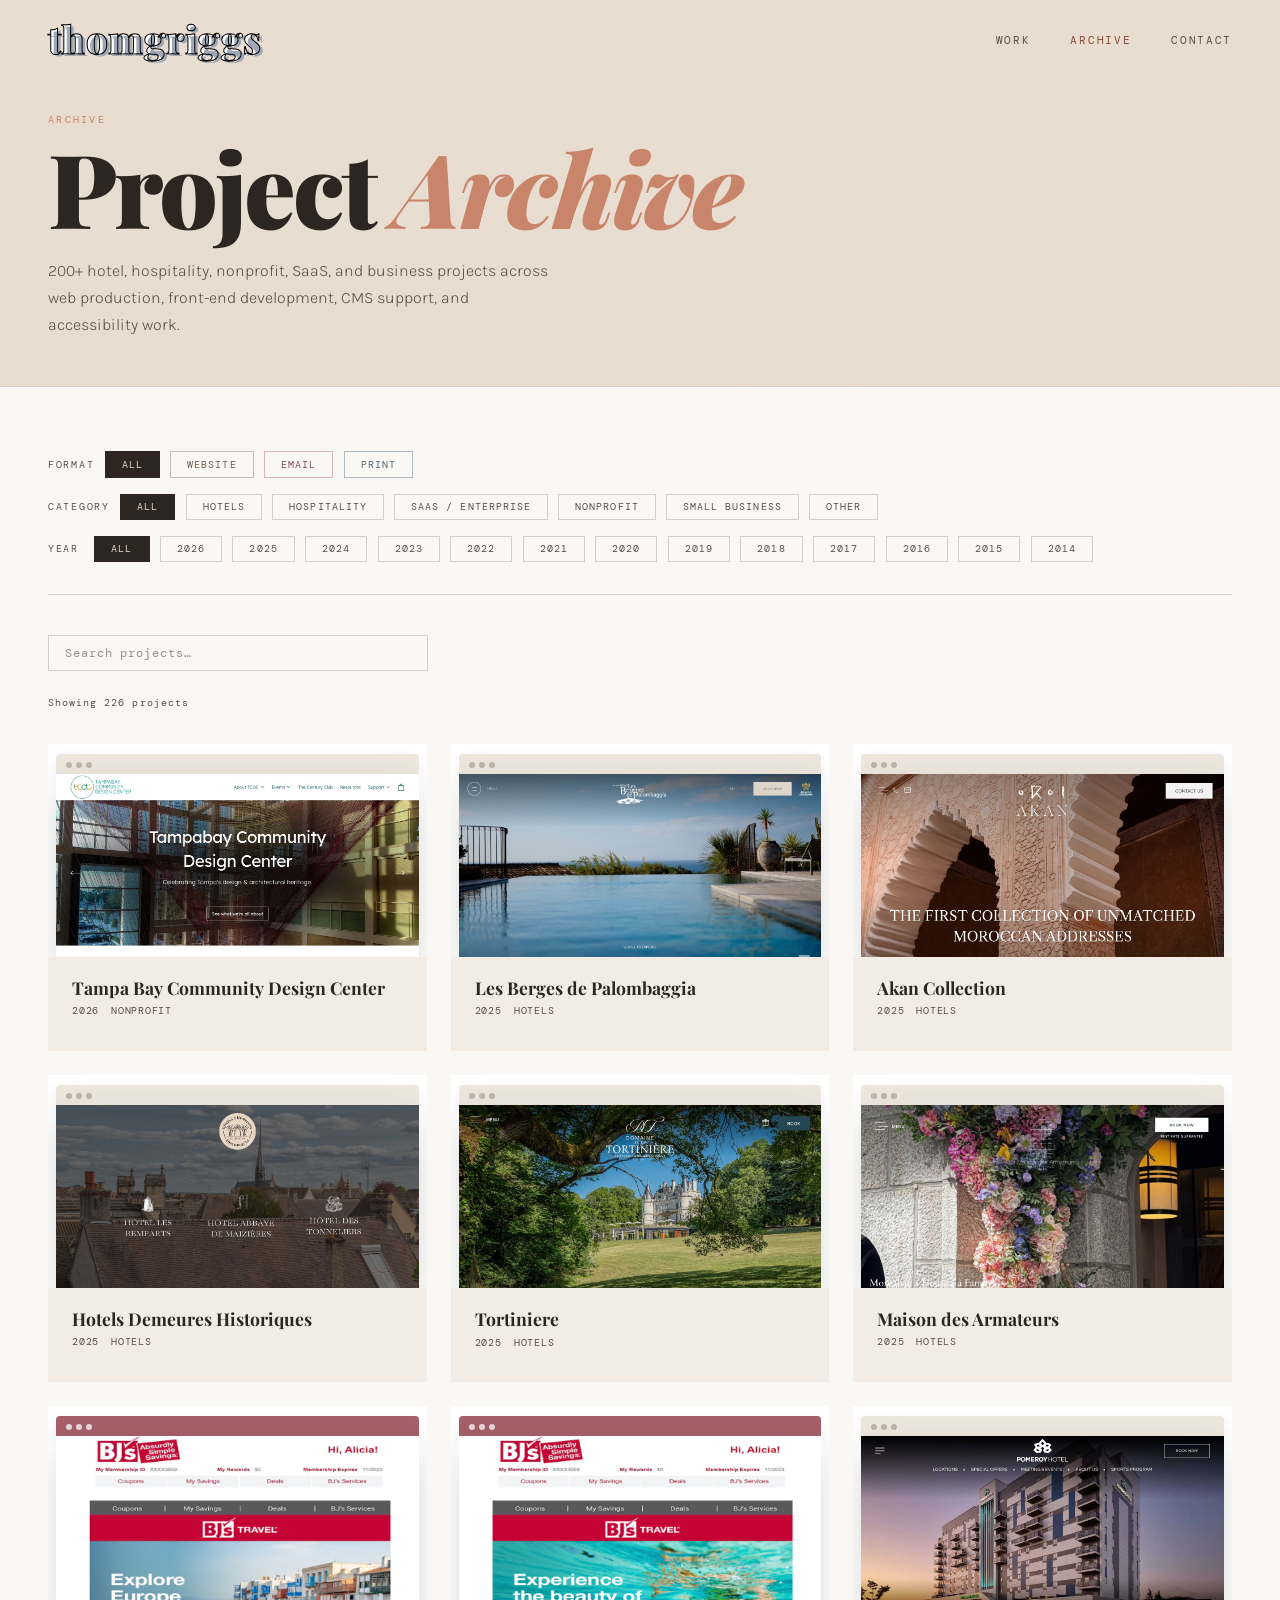
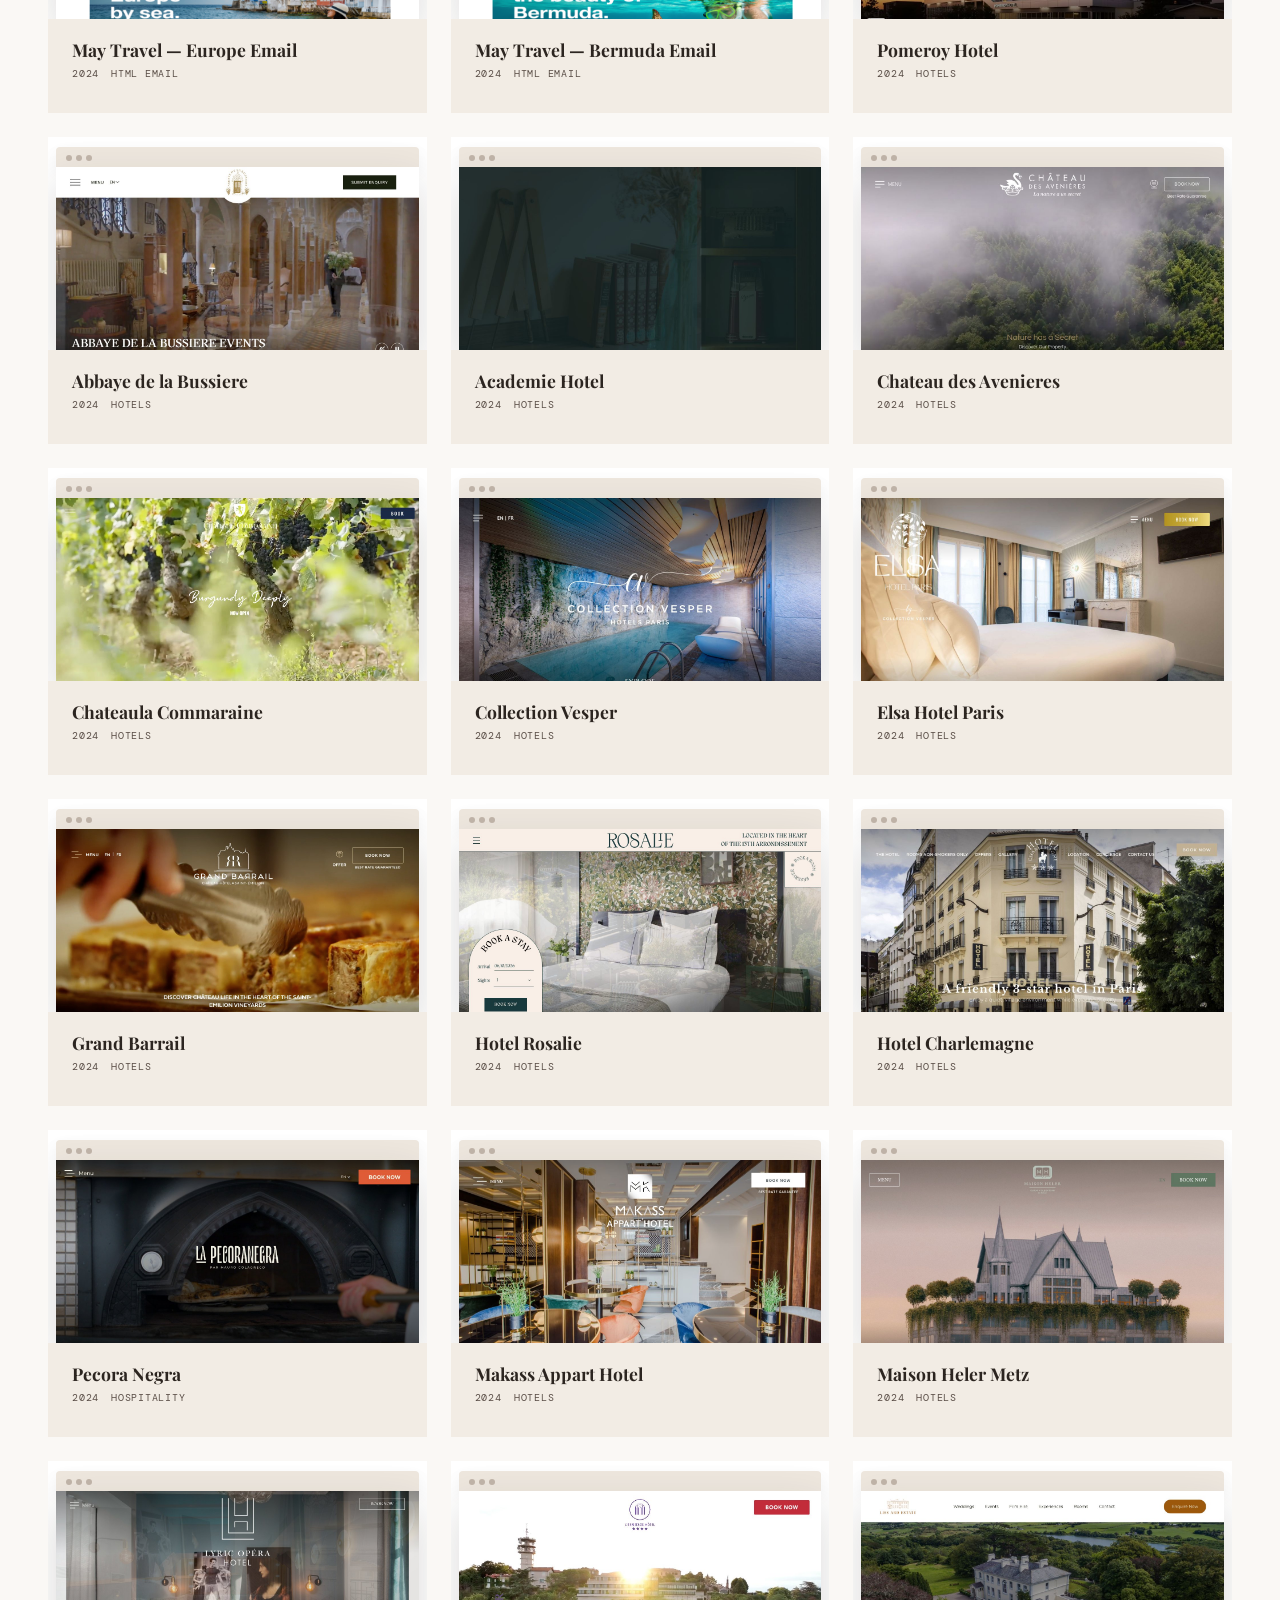
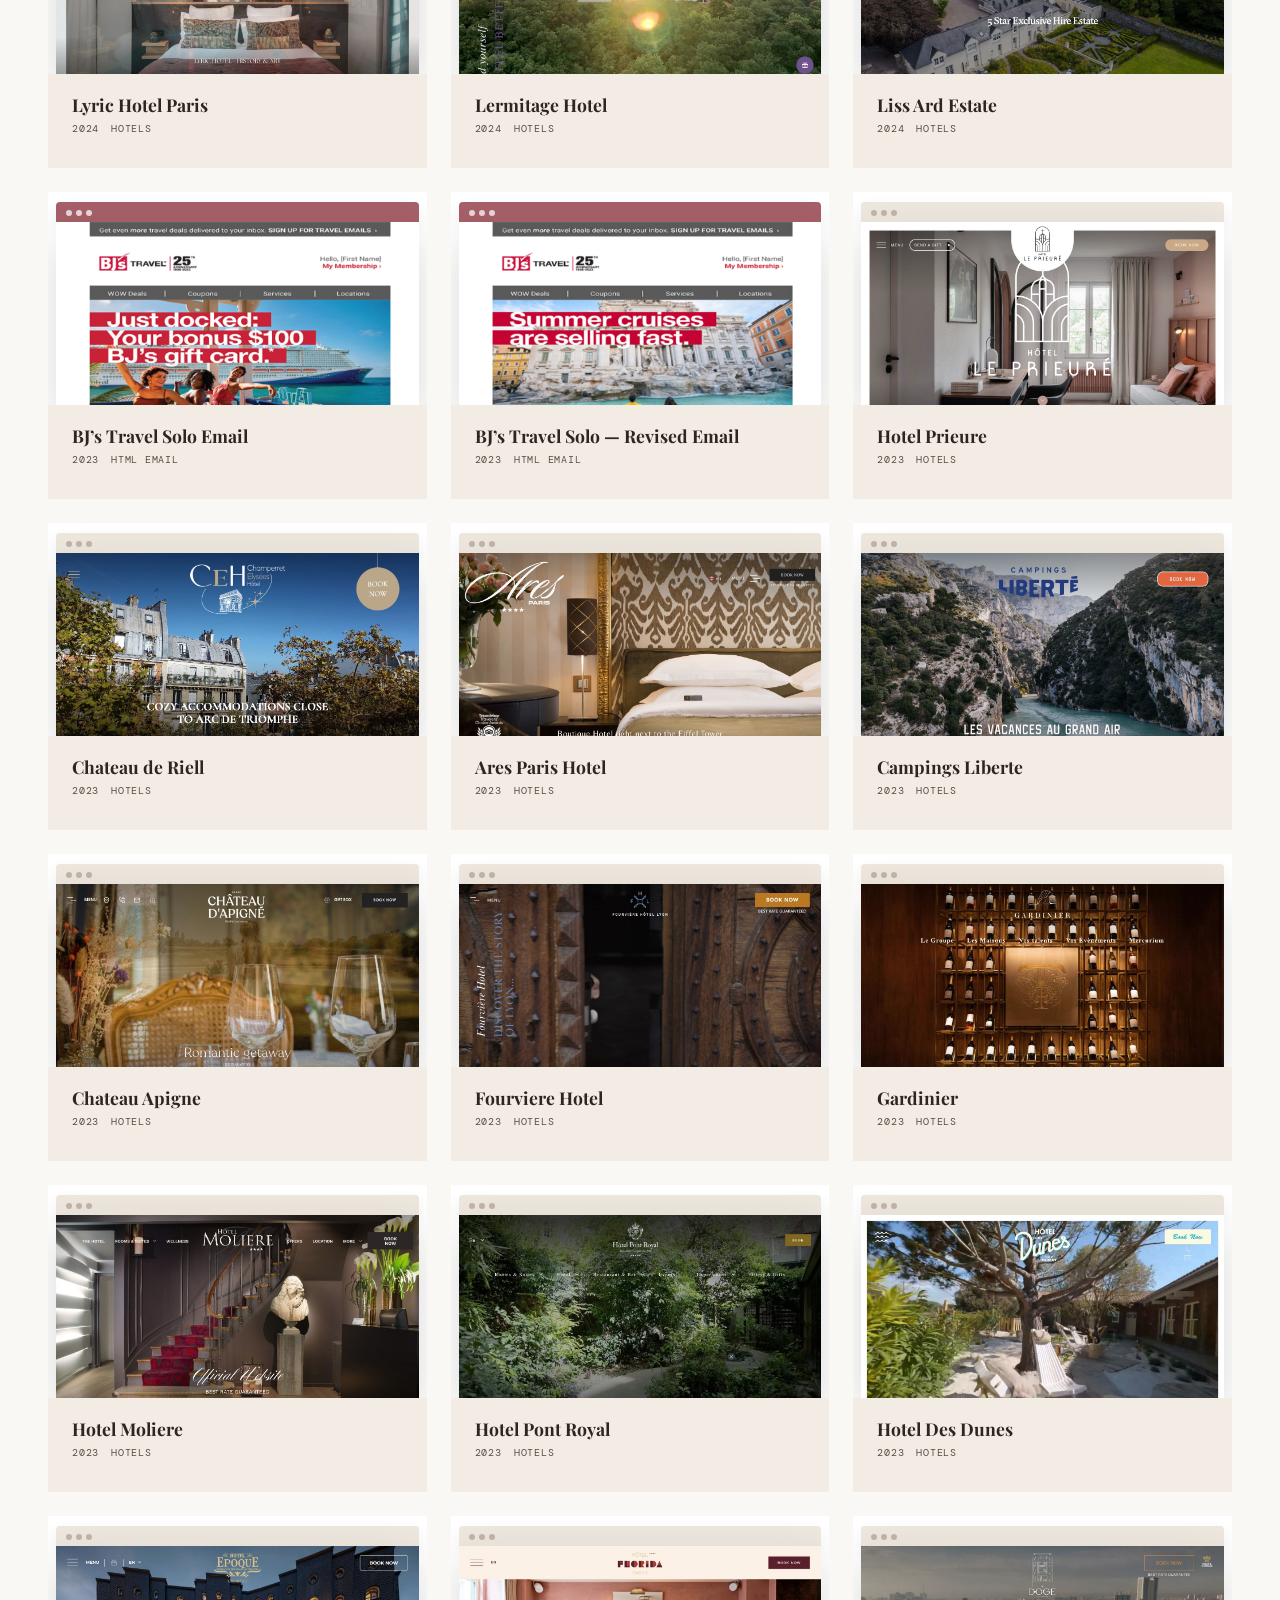
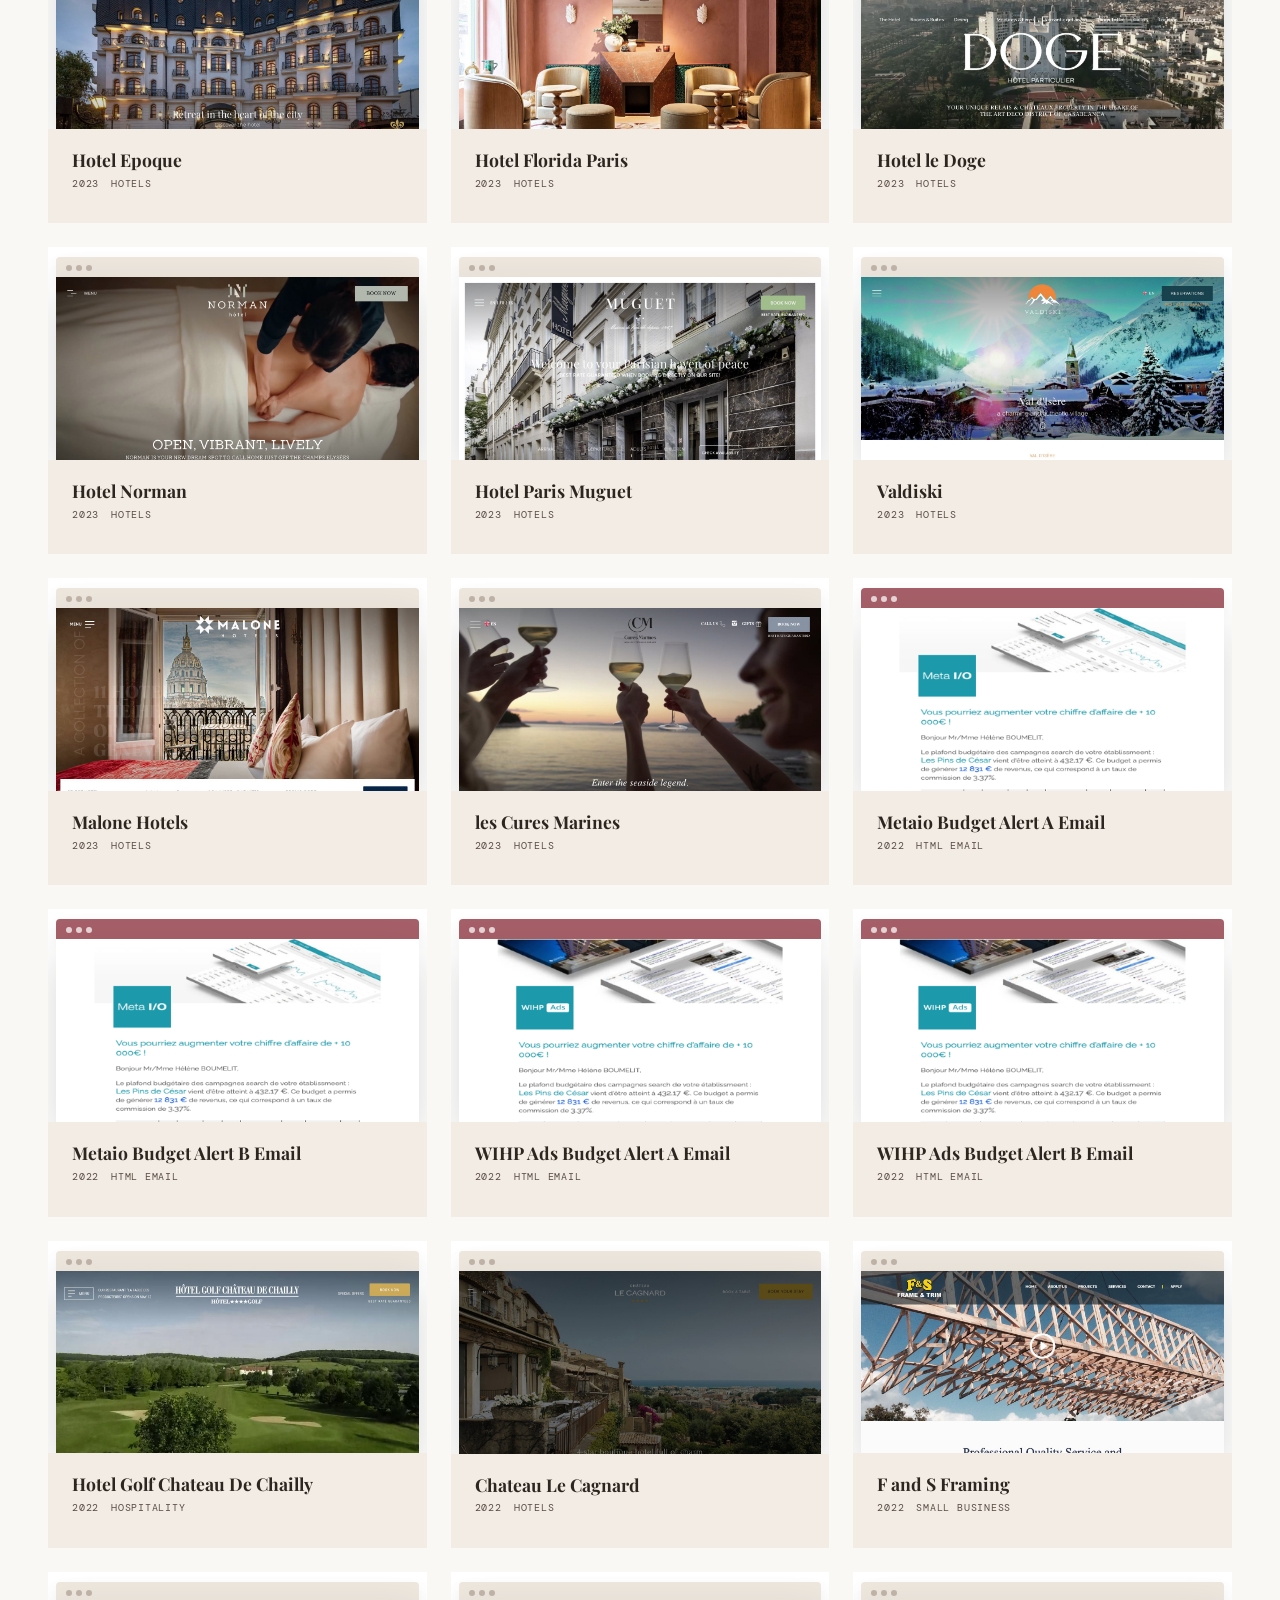
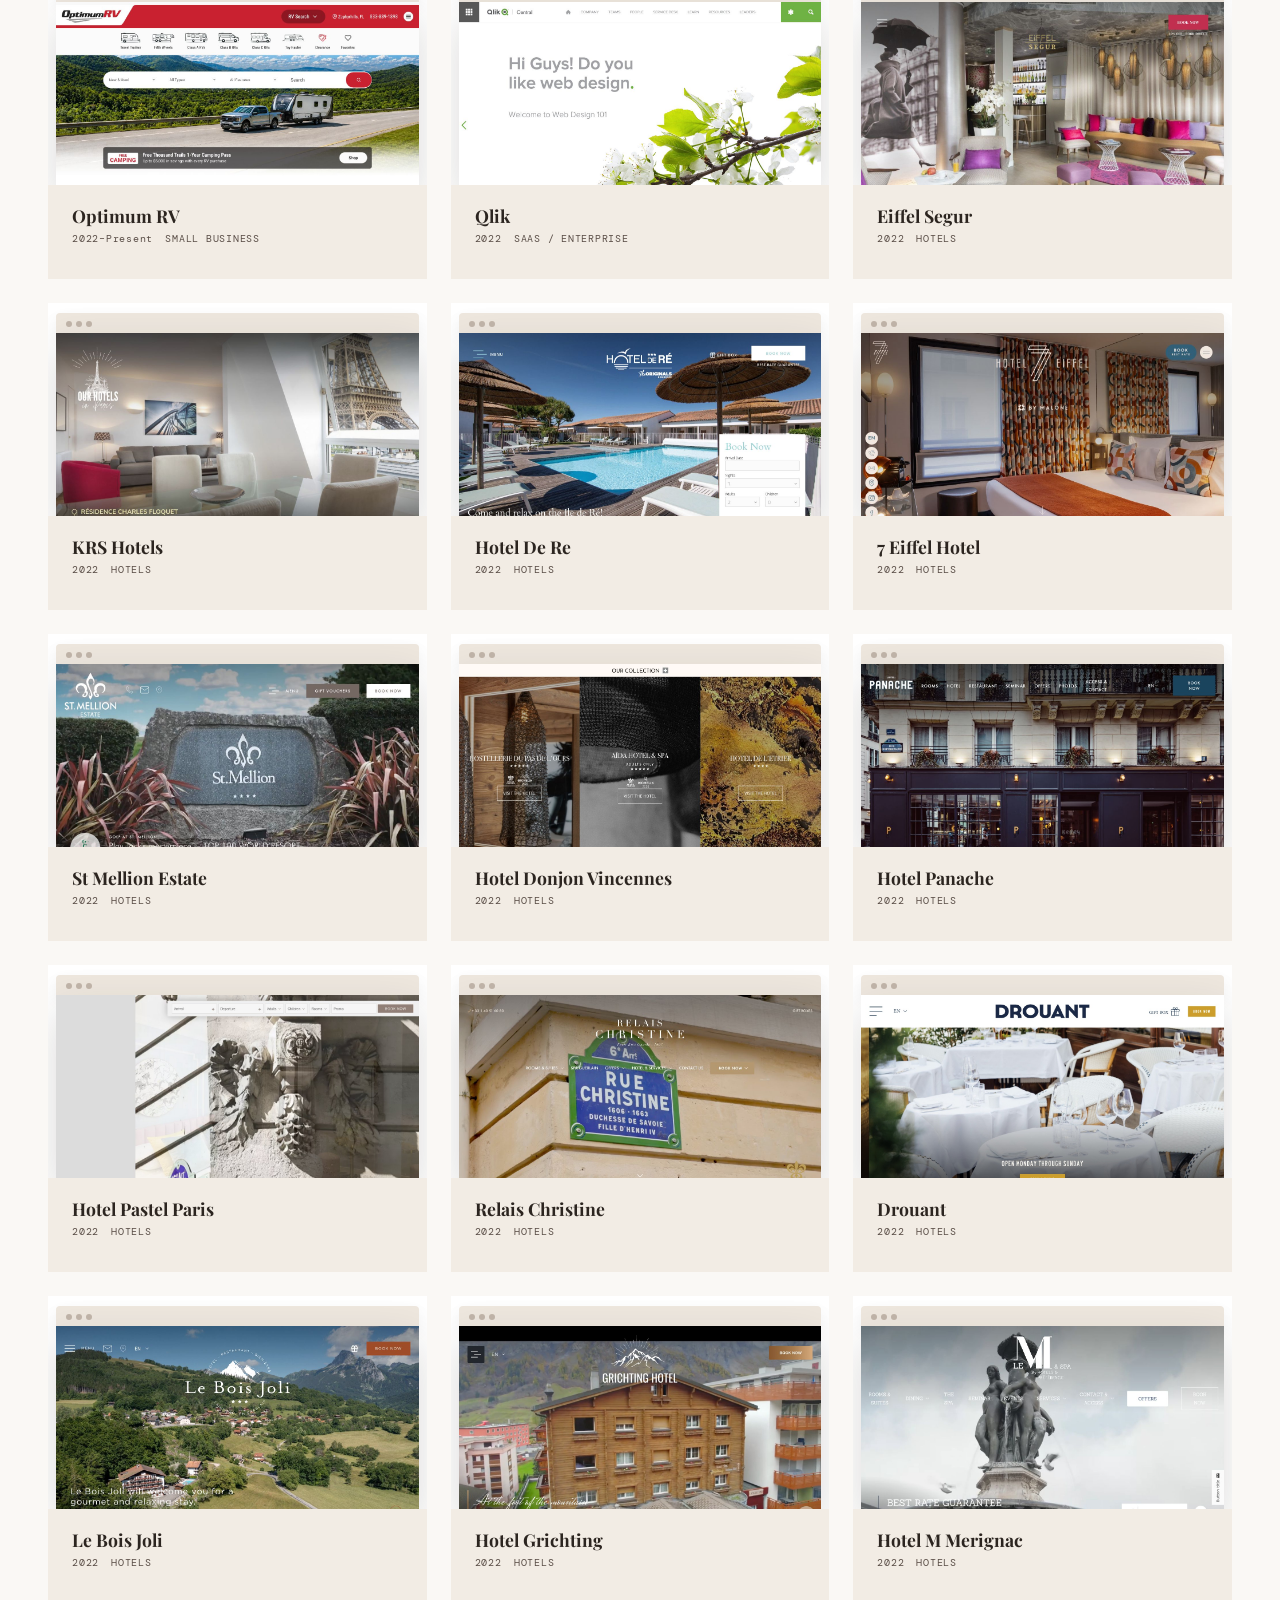
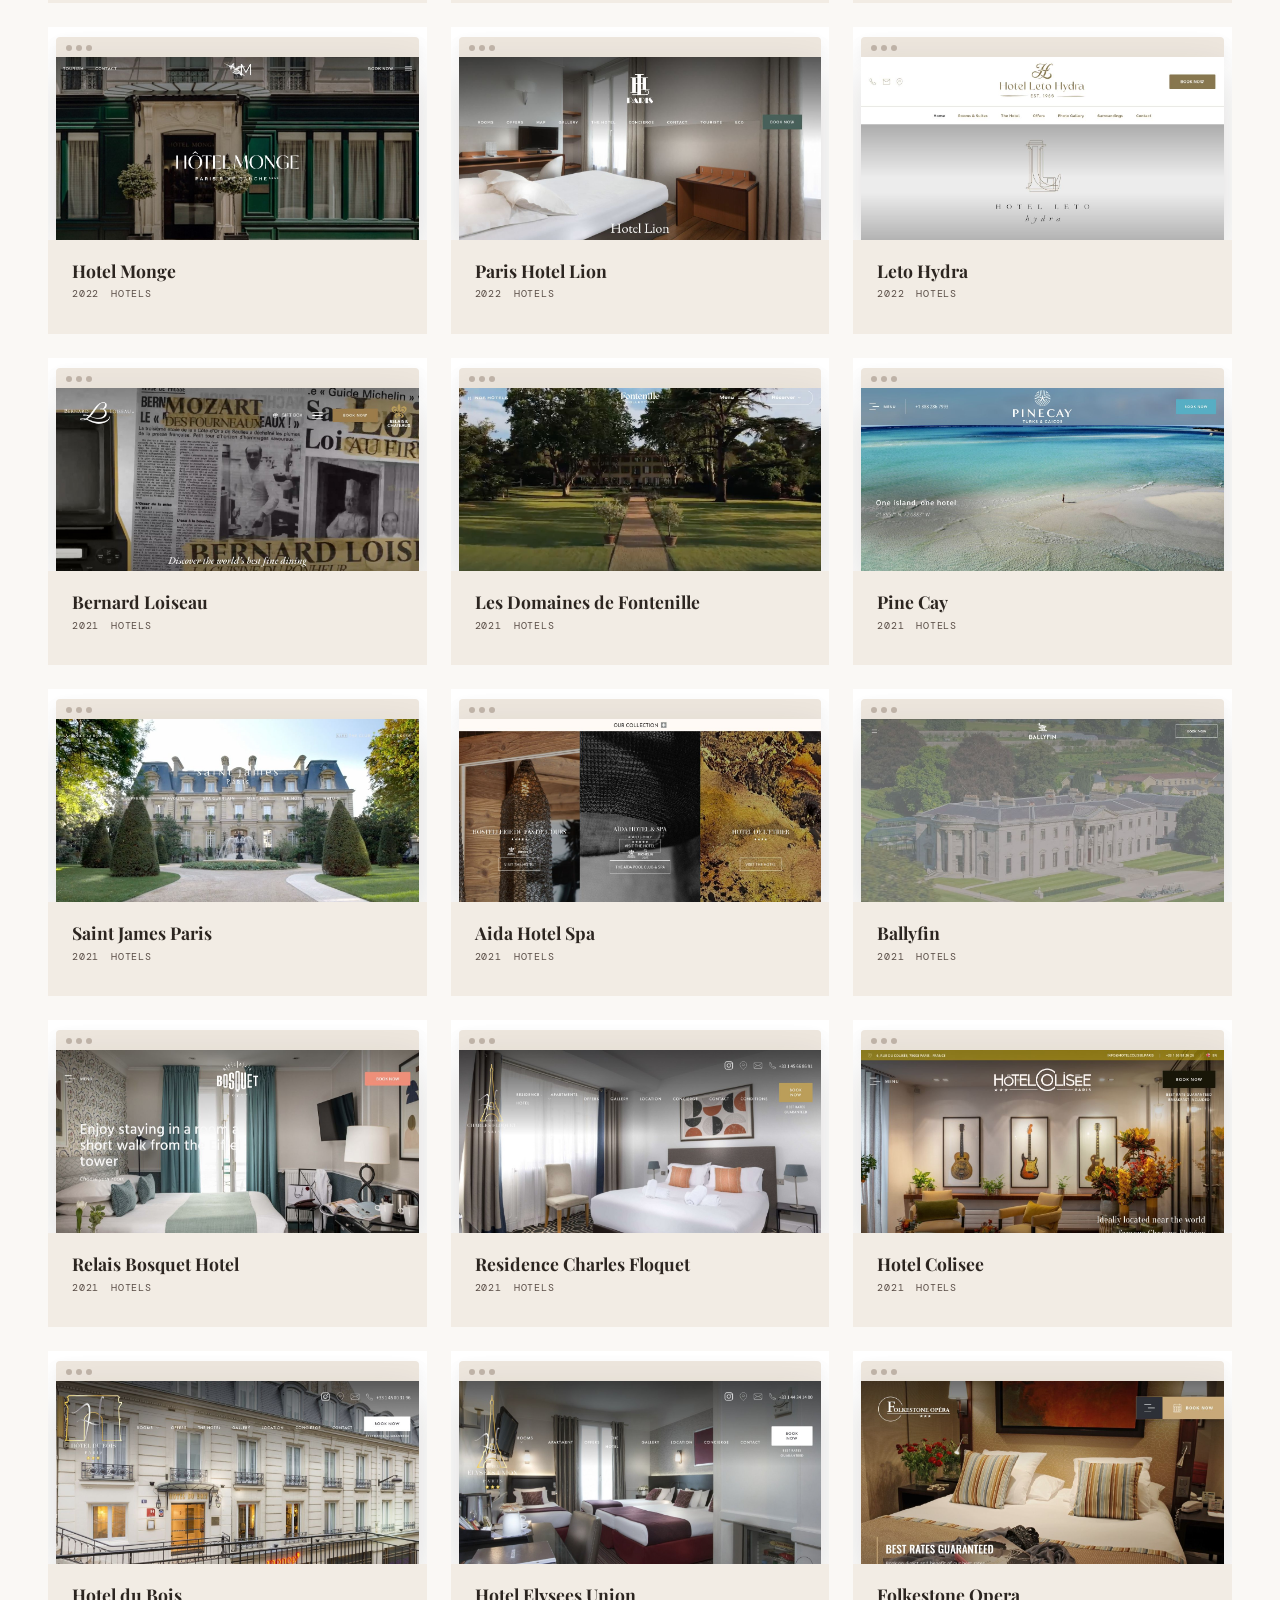
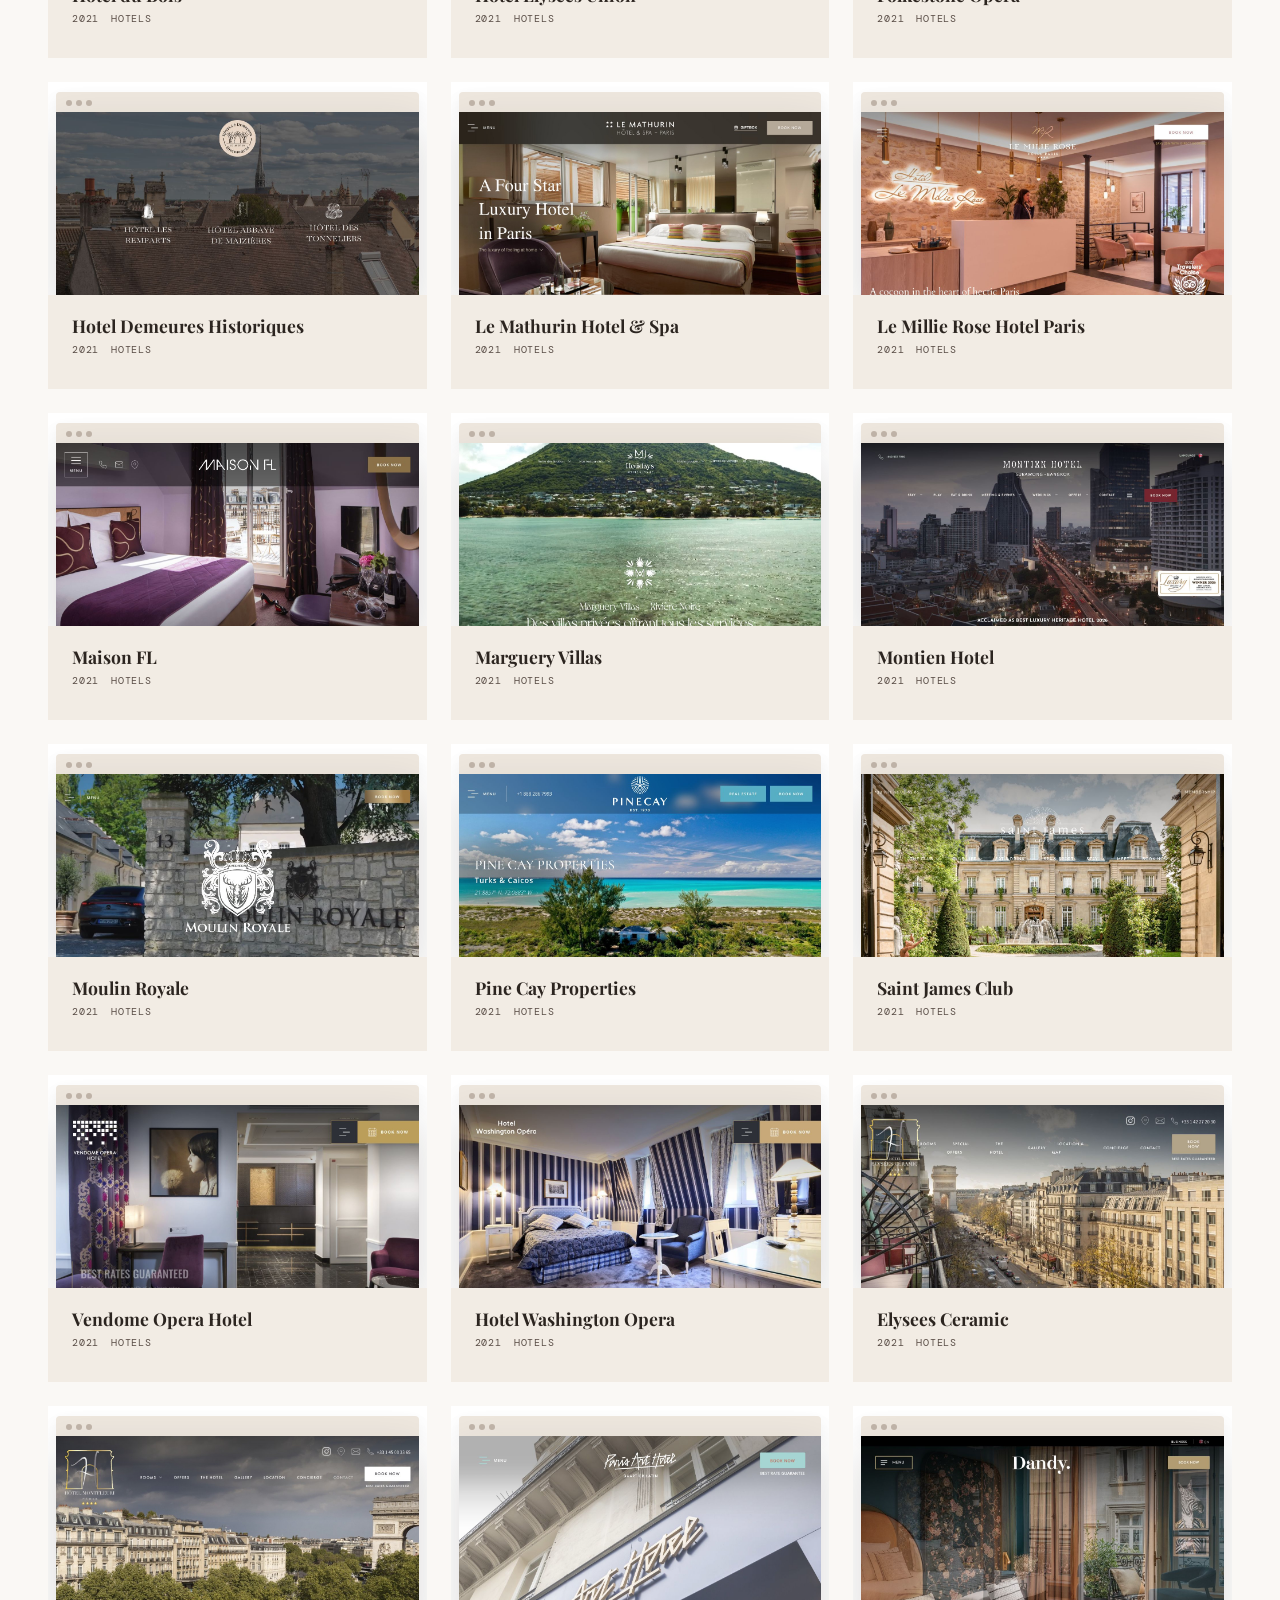
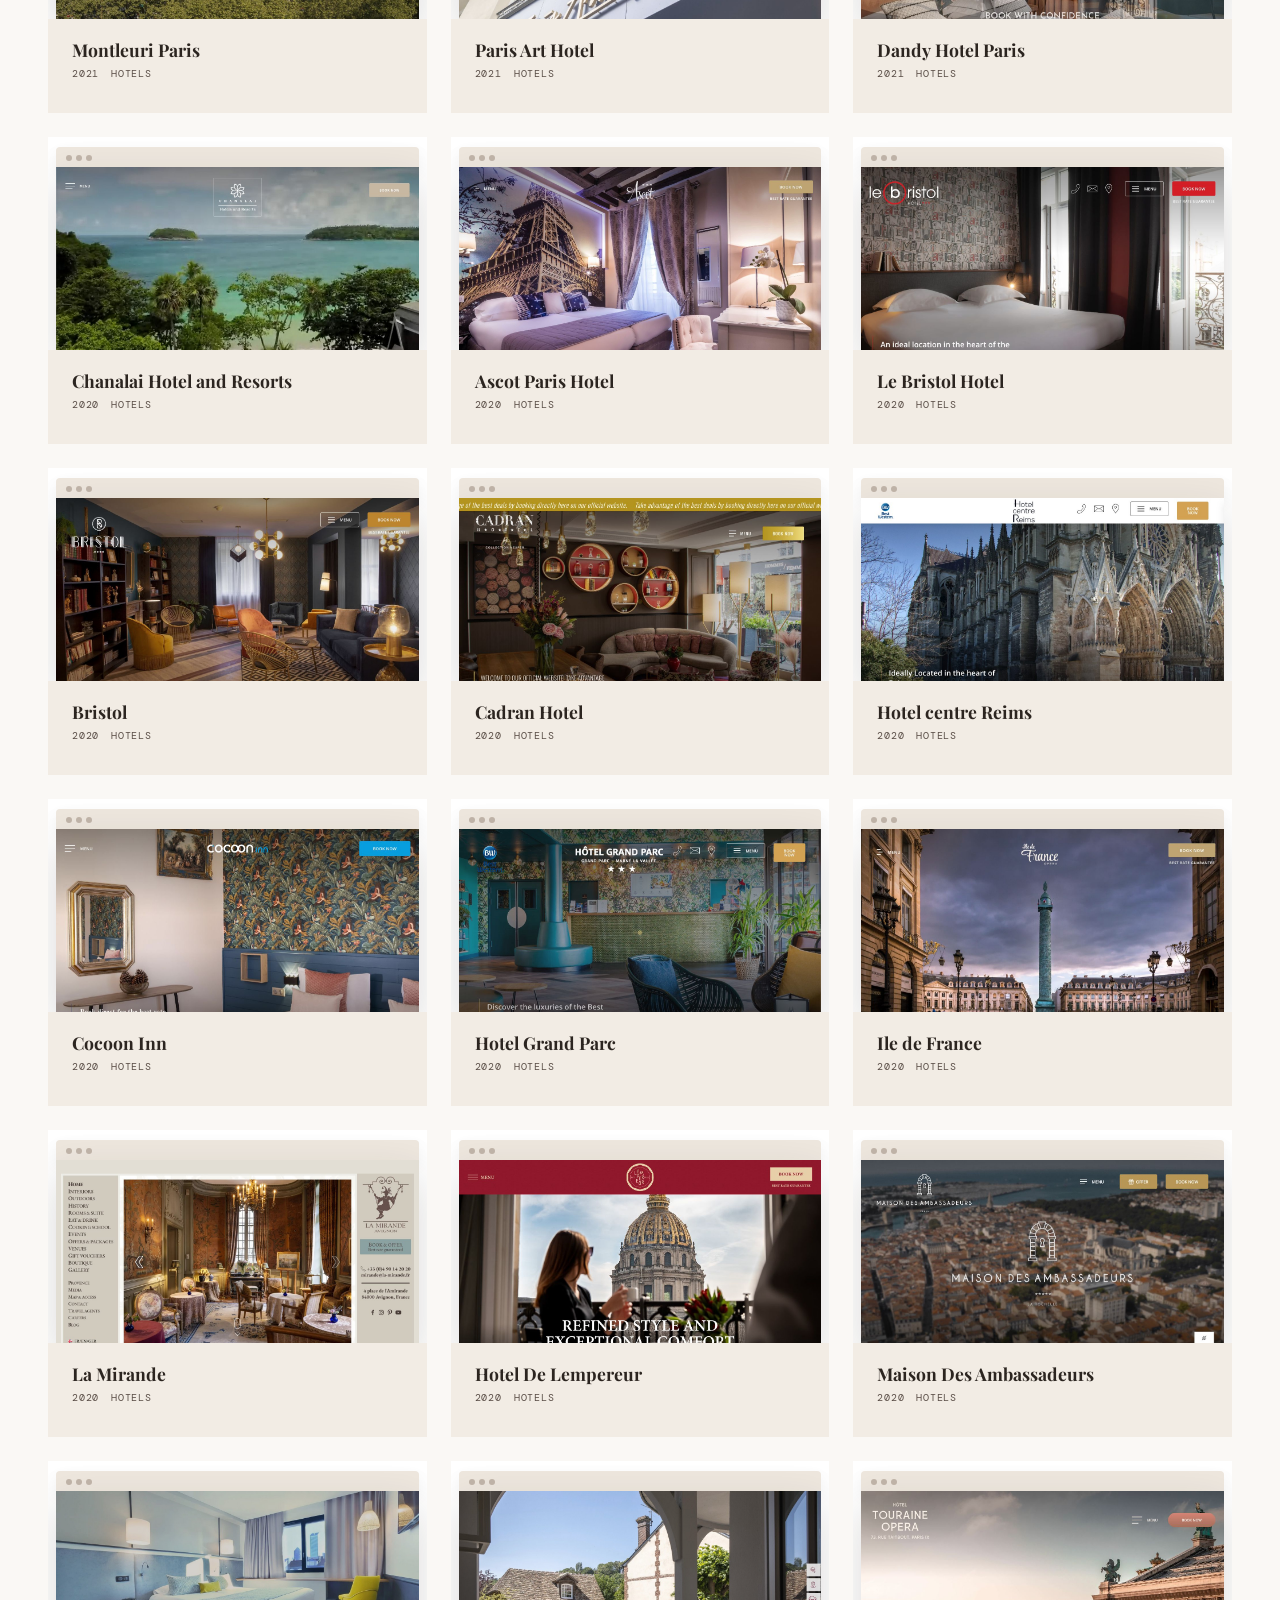
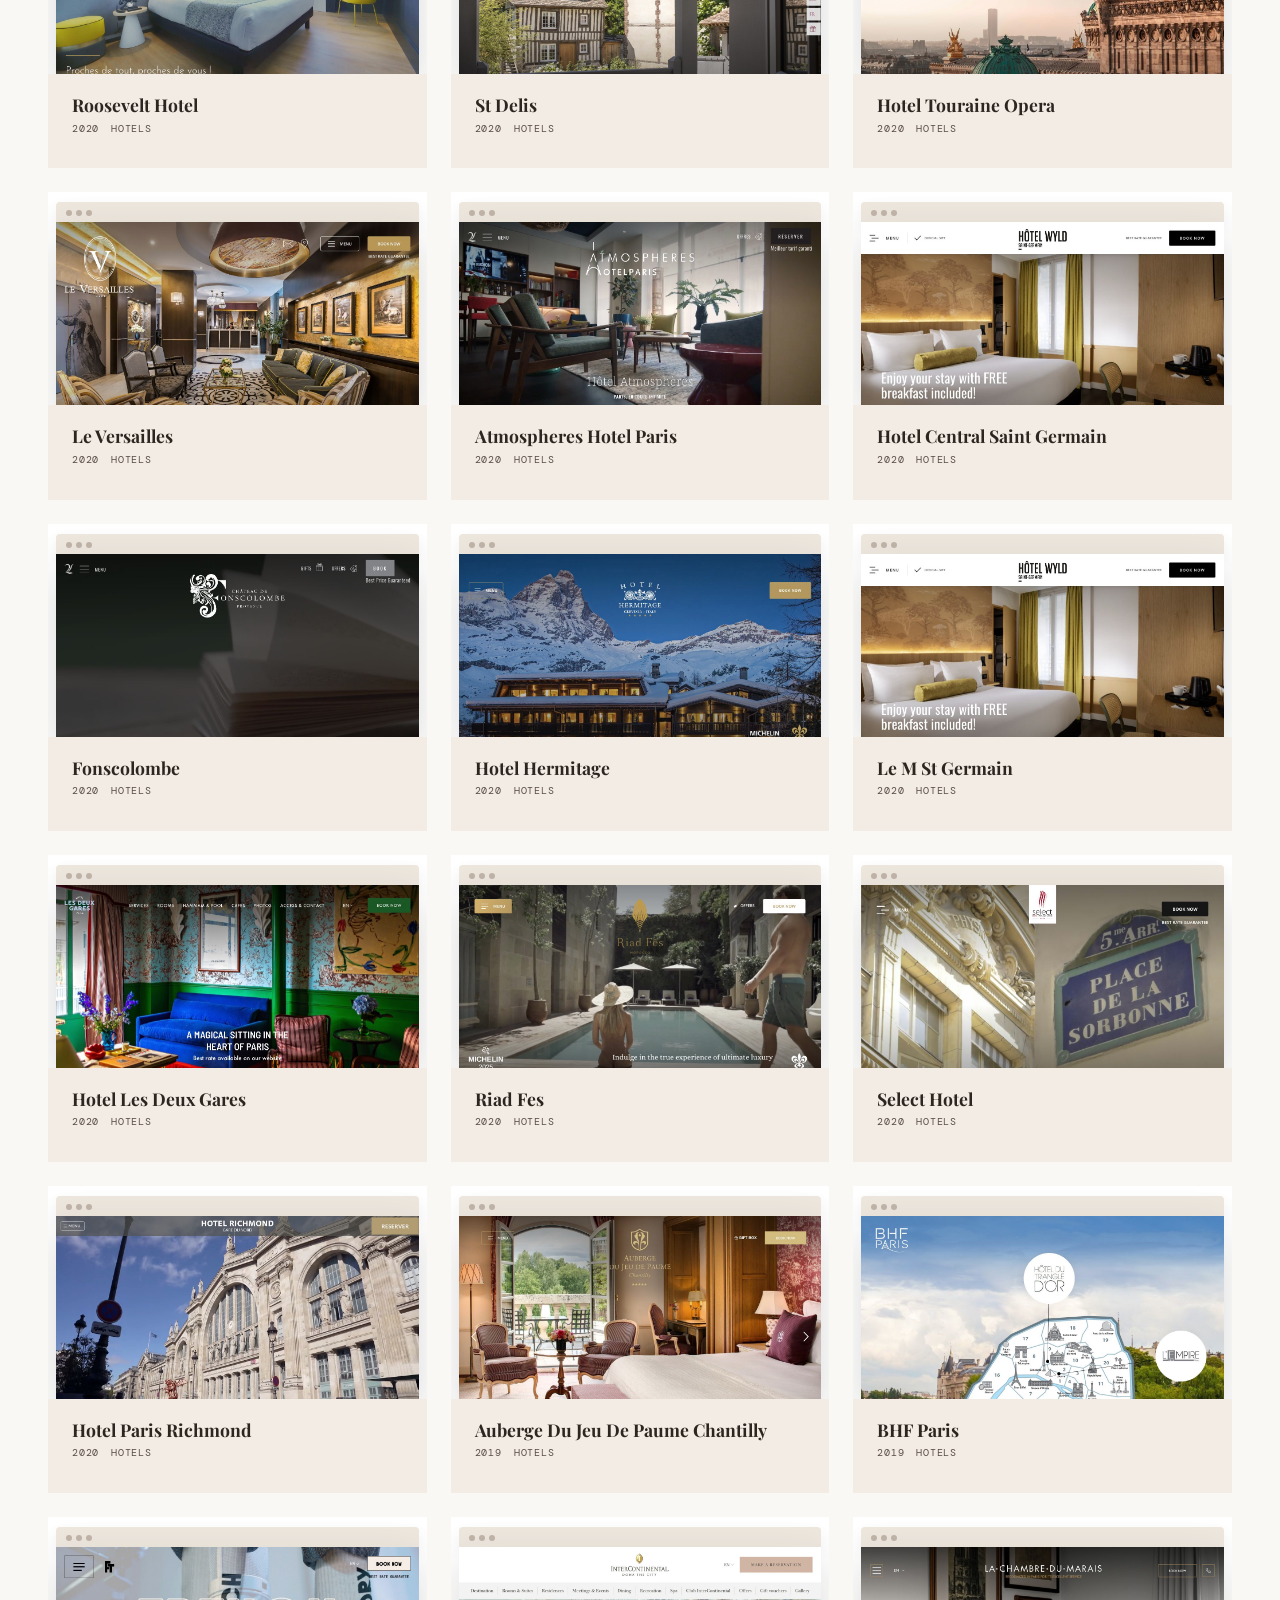
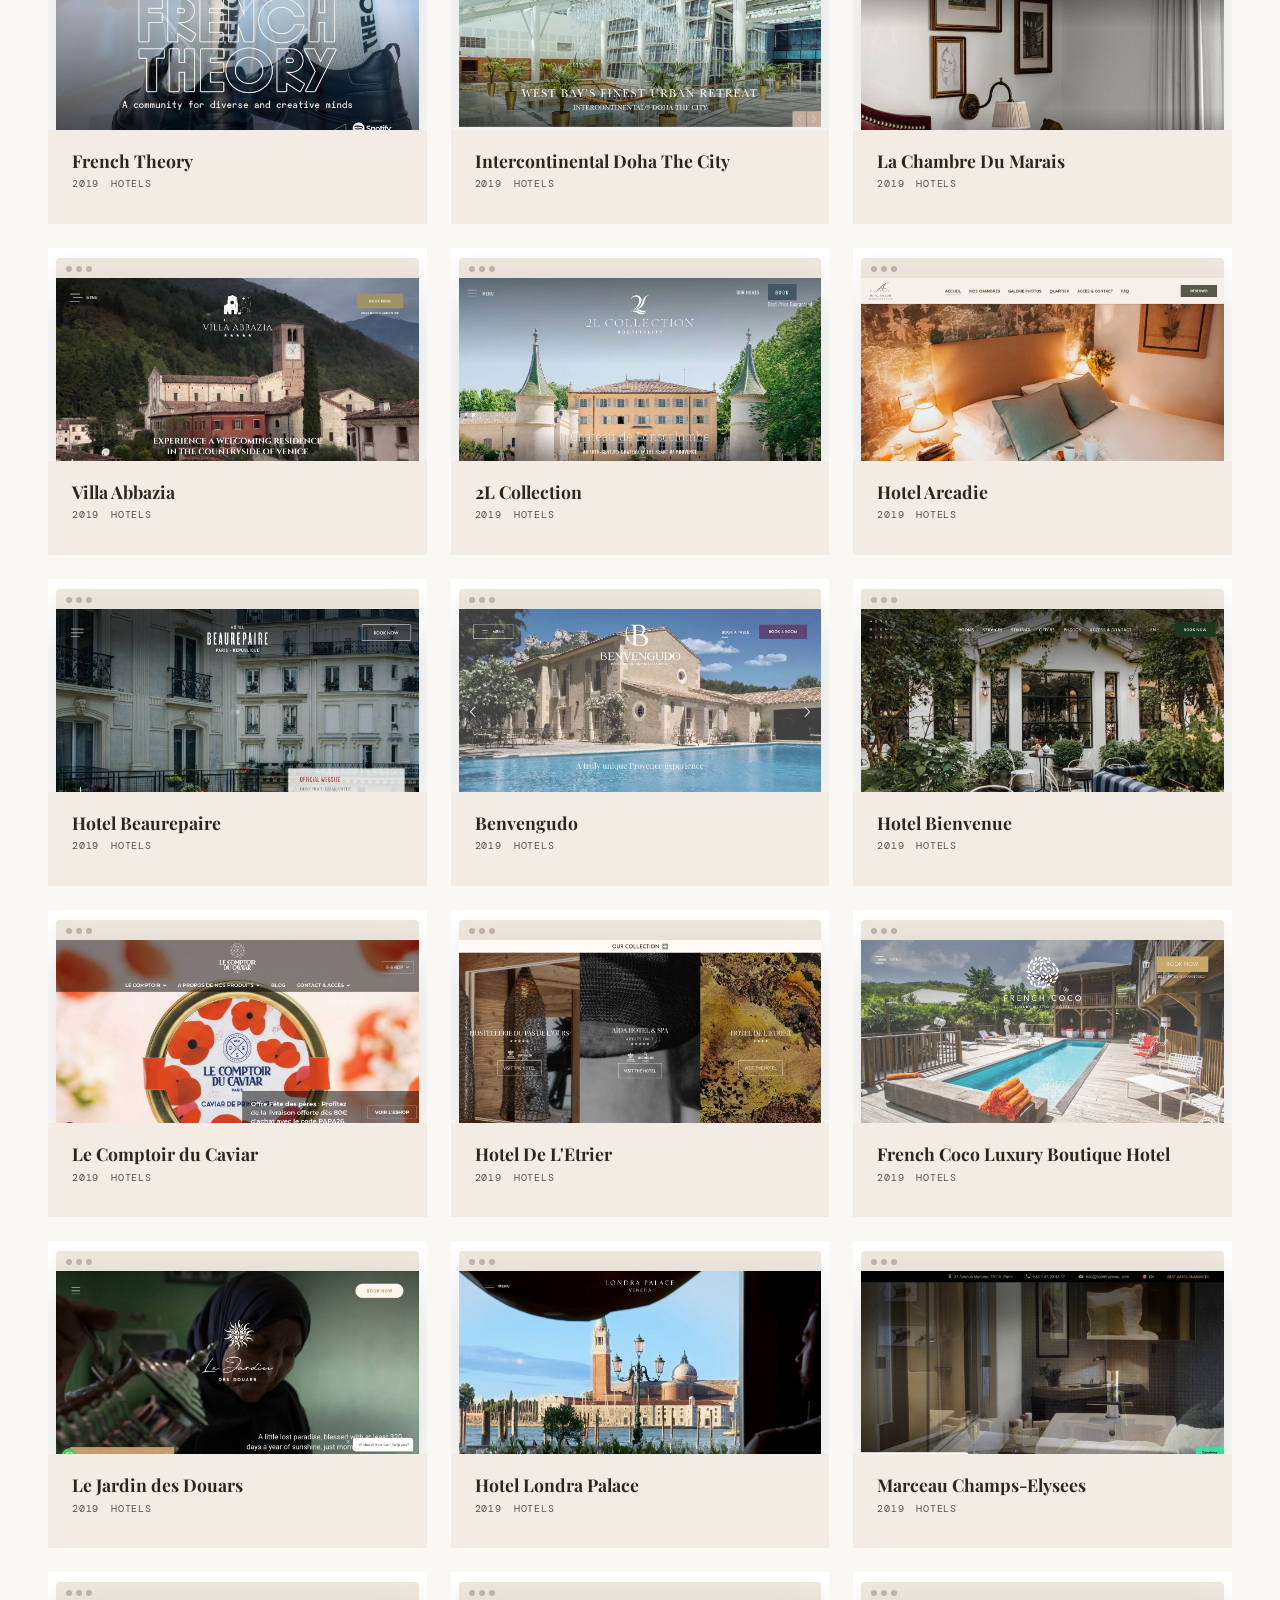
==== commit b477a0f1: "Add archive format filters and print detail page" ====
--- a/archive/index.html
+++ b/archive/index.html
@@ -1,8 +1,8 @@
 <!DOCTYPE html><html lang="en"> <head><meta charset="UTF-8"><meta name="viewport" content="width=device-width, initial-scale=1.0"><meta name="description" content="Search 200+ hospitality, nonprofit, SaaS, RV, and business projects across web production, CMS support, front-end, and accessibility work."><meta name="author" content="Thom Griggs"><meta name="theme-color" content="#e8ddd0"><title>Project Archive | 200+ Web Production Builds | Thom Griggs</title><link rel="canonical" href="https://thomgriggs.com/archive/"><meta name="robots" content="index, follow"><meta property="og:type" content="website"><meta property="og:site_name" content="thomgriggs"><meta property="og:title" content="Project Archive | 200+ Web Production Builds | Thom Griggs"><meta property="og:description" content="Search 200+ hospitality, nonprofit, SaaS, RV, and business projects across web production, CMS support, front-end, and accessibility work."><meta property="og:url" content="https://thomgriggs.com/archive/"><meta property="og:image" content="https://thomgriggs.com/images/archive-screenshots/hotel-rosalie.png"><meta property="og:image:width" content="1280"><meta property="og:image:height" content="720"><meta property="og:image:alt" content="Project archive preview from Thom Griggs portfolio"><meta name="twitter:card" content="summary_large_image"><meta name="twitter:title" content="Project Archive | Thom Griggs"><meta name="twitter:description" content="Search 200+ hospitality, nonprofit, SaaS, RV, and business projects by Thom Griggs."><meta name="twitter:image" content="https://thomgriggs.com/images/archive-screenshots/hotel-rosalie.png"><meta name="twitter:image:alt" content="Project archive preview from Thom Griggs portfolio"><script type="application/ld+json">{"@context":"https://schema.org","@type":"CollectionPage","name":"Project Archive | 200+ Web Production Builds | Thom Griggs","url":"https://thomgriggs.com/archive/","description":"Search 200+ hospitality, nonprofit, SaaS, RV, and business projects across web production, CMS support, front-end, and accessibility work.","about":["Web production archive","Hospitality websites","CMS support","Accessibility","Front-end development","Nonprofit websites","SaaS projects","Small business websites"],"isPartOf":{"@type":"WebSite","name":"thomgriggs","url":"https://thomgriggs.com/"},"creator":{"@type":"Person","name":"Thom Griggs","url":"https://thomgriggs.com/"}}</script><link rel="icon" type="image/svg+xml" href="/favicon.svg"><link rel="preconnect" href="https://fonts.googleapis.com"><link rel="preconnect" href="https://fonts.gstatic.com" crossorigin><link rel="stylesheet" href="/_astro/BaseLayout.C7Eo-kTZ.css">
-<link rel="stylesheet" href="/_astro/archive@_@astro.x3Nd_poE.css?v=thumb-shadow-contrast"></head> <body> <a href="#main" class="skip-link">Skip to main content</a> <nav class="site-nav" id="site-nav"> <a href="/" class="nav-logo" aria-label="thomgriggs home">thomgriggs</a> <ul class="nav-links"> <li><a href="/work">Work</a></li> <li><a href="/archive" aria-current="page">Archive</a></li> <li><a href="mailto:thomgriggs@gmail.com">Contact</a></li> </ul> <button class="nav-hamburger" id="nav-hamburger" aria-label="Open menu" aria-expanded="false" aria-controls="nav-dialog"> <span></span><span></span><span></span> </button> </nav> <dialog class="nav-dialog" id="nav-dialog" aria-label="Site navigation"> <div class="nav-dialog-inner"> <button class="nav-dialog-close" id="nav-dialog-close" aria-label="Close menu">&times;</button> <nav class="nav-dialog-links" aria-label="Mobile navigation"> <a href="/">Home</a> <a href="/work">Work</a> <a href="/archive" aria-current="page">Archive</a> <a href="mailto:thomgriggs@gmail.com">Contact</a> </nav> <p class="nav-dialog-sub">St. Pete &middot; Florida &middot; Est. 2005</p> </div> </dialog> <main id="main" tabindex="-1">   <section class="archive-hero noise-overlay" data-astro-cid-qma2cssl> <p class="eyebrow" data-astro-cid-qma2cssl>Archive</p> <h1 class="arch-title" data-astro-cid-qma2cssl>Project <em data-astro-cid-qma2cssl>Archive</em></h1> <p class="arch-subtitle" data-astro-cid-qma2cssl>
+<link rel="stylesheet" href="/_astro/archive@_@astro.x3Nd_poE.css?v=format-muted"></head> <body> <a href="#main" class="skip-link">Skip to main content</a> <nav class="site-nav" id="site-nav"> <a href="/" class="nav-logo" aria-label="thomgriggs home">thomgriggs</a> <ul class="nav-links"> <li><a href="/work">Work</a></li> <li><a href="/archive" aria-current="page">Archive</a></li> <li><a href="mailto:thomgriggs@gmail.com">Contact</a></li> </ul> <button class="nav-hamburger" id="nav-hamburger" aria-label="Open menu" aria-expanded="false" aria-controls="nav-dialog"> <span></span><span></span><span></span> </button> </nav> <dialog class="nav-dialog" id="nav-dialog" aria-label="Site navigation"> <div class="nav-dialog-inner"> <button class="nav-dialog-close" id="nav-dialog-close" aria-label="Close menu">&times;</button> <nav class="nav-dialog-links" aria-label="Mobile navigation"> <a href="/">Home</a> <a href="/work">Work</a> <a href="/archive" aria-current="page">Archive</a> <a href="mailto:thomgriggs@gmail.com">Contact</a> </nav> <p class="nav-dialog-sub">St. Pete &middot; Florida &middot; Est. 2005</p> </div> </dialog> <main id="main" tabindex="-1">   <section class="archive-hero noise-overlay" data-astro-cid-qma2cssl> <p class="eyebrow" data-astro-cid-qma2cssl>Archive</p> <h1 class="arch-title" data-astro-cid-qma2cssl>Project <em data-astro-cid-qma2cssl>Archive</em></h1> <p class="arch-subtitle" data-astro-cid-qma2cssl>
 200+ hotel, hospitality, nonprofit, SaaS, and business projects across web production, front-end development, CMS support, and accessibility work.
-</p> </section>  <section class="archive-section" data-astro-cid-qma2cssl> <!-- Filters --> <div class="filters-bar" data-astro-cid-qma2cssl> <div class="filter-group" data-astro-cid-qma2cssl> <span class="filter-label" data-astro-cid-qma2cssl>Type</span> <button class="filter-btn active" data-filter="type" data-value="all" aria-pressed="true" data-astro-cid-qma2cssl>All</button> <button class="filter-btn" data-filter="type" data-value="hotel" aria-pressed="false" data-astro-cid-qma2cssl> Hotels </button><button class="filter-btn" data-filter="type" data-value="hospitality" aria-pressed="false" data-astro-cid-qma2cssl> Hospitality </button><button class="filter-btn" data-filter="type" data-value="saas" aria-pressed="false" data-astro-cid-qma2cssl> SaaS / Enterprise </button><button class="filter-btn" data-filter="type" data-value="nonprofit" aria-pressed="false" data-astro-cid-qma2cssl> Nonprofit </button><button class="filter-btn" data-filter="type" data-value="small-business" aria-pressed="false" data-astro-cid-qma2cssl> Small Business </button><button class="filter-btn" data-filter="type" data-value="other" aria-pressed="false" data-astro-cid-qma2cssl> Other </button> </div> <div class="filter-group" data-astro-cid-qma2cssl> <span class="filter-label" data-astro-cid-qma2cssl>Year</span> <button class="filter-btn active" data-filter="year" data-value="all" aria-pressed="true" data-astro-cid-qma2cssl>All</button> <button class="filter-btn" data-filter="year" data-value="2026" aria-pressed="false" data-astro-cid-qma2cssl> 2026 </button><button class="filter-btn" data-filter="year" data-value="2025" aria-pressed="false" data-astro-cid-qma2cssl> 2025 </button><button class="filter-btn" data-filter="year" data-value="2024" aria-pressed="false" data-astro-cid-qma2cssl> 2024 </button><button class="filter-btn" data-filter="year" data-value="2023" aria-pressed="false" data-astro-cid-qma2cssl> 2023 </button><button class="filter-btn" data-filter="year" data-value="2022" aria-pressed="false" data-astro-cid-qma2cssl> 2022 </button><button class="filter-btn" data-filter="year" data-value="2021" aria-pressed="false" data-astro-cid-qma2cssl> 2021 </button><button class="filter-btn" data-filter="year" data-value="2020" aria-pressed="false" data-astro-cid-qma2cssl> 2020 </button><button class="filter-btn" data-filter="year" data-value="2019" aria-pressed="false" data-astro-cid-qma2cssl> 2019 </button><button class="filter-btn" data-filter="year" data-value="2018" aria-pressed="false" data-astro-cid-qma2cssl> 2018 </button><button class="filter-btn" data-filter="year" data-value="2017" aria-pressed="false" data-astro-cid-qma2cssl> 2017 </button><button class="filter-btn" data-filter="year" data-value="2016" aria-pressed="false" data-astro-cid-qma2cssl> 2016 </button><button class="filter-btn" data-filter="year" data-value="2015" aria-pressed="false" data-astro-cid-qma2cssl> 2015 </button><button class="filter-btn" data-filter="year" data-value="2014" aria-pressed="false" data-astro-cid-qma2cssl> 2014 </button> </div> </div> <!-- Search --> <div class="search-bar" data-astro-cid-qma2cssl> <label for="archive-search" class="sr-only" data-astro-cid-qma2cssl>Search projects</label> <input type="search" id="archive-search" class="search-input" placeholder="Search projects…" autocomplete="off" spellcheck="false" aria-label="Search projects" data-astro-cid-qma2cssl> </div> <p class="archive-count" id="archive-count" role="status" aria-live="polite" aria-atomic="true" data-astro-cid-qma2cssl>
+</p> </section>  <section class="archive-section" data-astro-cid-qma2cssl> <!-- Filters --> <div class="filters-bar" data-astro-cid-qma2cssl> <div class="filter-group" data-astro-cid-qma2cssl> <span class="filter-label" data-astro-cid-qma2cssl>Format</span> <button class="filter-btn active" data-filter="format" data-value="all" aria-pressed="true" data-astro-cid-qma2cssl>All</button> <button class="filter-btn" data-filter="format" data-value="website" aria-pressed="false" data-astro-cid-qma2cssl> Website </button><button class="filter-btn" data-filter="format" data-value="email" aria-pressed="false" data-astro-cid-qma2cssl> Email </button><button class="filter-btn" data-filter="format" data-value="print" aria-pressed="false" data-astro-cid-qma2cssl> Print </button> </div> <div class="filter-group" data-astro-cid-qma2cssl> <span class="filter-label" data-astro-cid-qma2cssl>Category</span> <button class="filter-btn active" data-filter="type" data-value="all" aria-pressed="true" data-astro-cid-qma2cssl>All</button> <button class="filter-btn" data-filter="type" data-value="hotel" aria-pressed="false" data-astro-cid-qma2cssl> Hotels </button><button class="filter-btn" data-filter="type" data-value="hospitality" aria-pressed="false" data-astro-cid-qma2cssl> Hospitality </button><button class="filter-btn" data-filter="type" data-value="saas" aria-pressed="false" data-astro-cid-qma2cssl> SaaS / Enterprise </button><button class="filter-btn" data-filter="type" data-value="nonprofit" aria-pressed="false" data-astro-cid-qma2cssl> Nonprofit </button><button class="filter-btn" data-filter="type" data-value="small-business" aria-pressed="false" data-astro-cid-qma2cssl> Small Business </button><button class="filter-btn" data-filter="type" data-value="other" aria-pressed="false" data-astro-cid-qma2cssl> Other </button> </div> <div class="filter-group" data-astro-cid-qma2cssl> <span class="filter-label" data-astro-cid-qma2cssl>Year</span> <button class="filter-btn active" data-filter="year" data-value="all" aria-pressed="true" data-astro-cid-qma2cssl>All</button> <button class="filter-btn" data-filter="year" data-value="2026" aria-pressed="false" data-astro-cid-qma2cssl> 2026 </button><button class="filter-btn" data-filter="year" data-value="2025" aria-pressed="false" data-astro-cid-qma2cssl> 2025 </button><button class="filter-btn" data-filter="year" data-value="2024" aria-pressed="false" data-astro-cid-qma2cssl> 2024 </button><button class="filter-btn" data-filter="year" data-value="2023" aria-pressed="false" data-astro-cid-qma2cssl> 2023 </button><button class="filter-btn" data-filter="year" data-value="2022" aria-pressed="false" data-astro-cid-qma2cssl> 2022 </button><button class="filter-btn" data-filter="year" data-value="2021" aria-pressed="false" data-astro-cid-qma2cssl> 2021 </button><button class="filter-btn" data-filter="year" data-value="2020" aria-pressed="false" data-astro-cid-qma2cssl> 2020 </button><button class="filter-btn" data-filter="year" data-value="2019" aria-pressed="false" data-astro-cid-qma2cssl> 2019 </button><button class="filter-btn" data-filter="year" data-value="2018" aria-pressed="false" data-astro-cid-qma2cssl> 2018 </button><button class="filter-btn" data-filter="year" data-value="2017" aria-pressed="false" data-astro-cid-qma2cssl> 2017 </button><button class="filter-btn" data-filter="year" data-value="2016" aria-pressed="false" data-astro-cid-qma2cssl> 2016 </button><button class="filter-btn" data-filter="year" data-value="2015" aria-pressed="false" data-astro-cid-qma2cssl> 2015 </button><button class="filter-btn" data-filter="year" data-value="2014" aria-pressed="false" data-astro-cid-qma2cssl> 2014 </button> </div> </div> <!-- Search --> <div class="search-bar" data-astro-cid-qma2cssl> <label for="archive-search" class="sr-only" data-astro-cid-qma2cssl>Search projects</label> <input type="search" id="archive-search" class="search-input" placeholder="Search projects…" autocomplete="off" spellcheck="false" aria-label="Search projects" data-astro-cid-qma2cssl> </div> <p class="archive-count" id="archive-count" role="status" aria-live="polite" aria-atomic="true" data-astro-cid-qma2cssl>
 Showing all 200+ projects
-</p> <!-- Grid --> <div class="archive-grid" id="archive-grid" data-astro-cid-qma2cssl> <article class="archive-card" data-type="nonprofit" data-year="2026" data-astro-cid-qma2cssl> <div class="card-thumb" data-astro-cid-qma2cssl> <img src="/images/archive-screenshots/tampabay-community-design-center.png" alt="Tampa Bay Community Design Center" loading="lazy" onerror="this.parentElement.classList.add('thumb-placeholder')" data-astro-cid-qma2cssl> </div> <div class="card-body" data-astro-cid-qma2cssl> <a href="https://www.tbcommunitydesign.org/" class="card-name-link" target="_blank" rel="noopener" data-astro-cid-qma2cssl> <h2 class="card-name" data-astro-cid-qma2cssl>Tampa Bay Community Design Center</h2> </a> <div class="card-meta" data-astro-cid-qma2cssl> <span class="card-year" data-astro-cid-qma2cssl>2026</span> <span class="card-type" data-astro-cid-qma2cssl>Nonprofit</span> </div> </div> </article><article class="archive-card" data-type="hotel" data-year="2019" data-astro-cid-qma2cssl> <div class="card-thumb" data-astro-cid-qma2cssl> <img src="/images/archive-screenshots/auberge-du-jeu-de-paume-chantilly.png" alt="Auberge Du Jeu De Paume Chantilly" loading="lazy" onerror="this.parentElement.classList.add('thumb-placeholder')" data-astro-cid-qma2cssl> </div> <div class="card-body" data-astro-cid-qma2cssl> <a href="https://aubergedujeudepaumechantilly.fr/" class="card-name-link" target="_blank" rel="noopener" data-astro-cid-qma2cssl> <h2 class="card-name" data-astro-cid-qma2cssl>Auberge Du Jeu De Paume Chantilly</h2> </a> <div class="card-meta" data-astro-cid-qma2cssl> <span class="card-year" data-astro-cid-qma2cssl>2019</span> <span class="card-type" data-astro-cid-qma2cssl>Hotels</span> </div> </div> </article><article class="archive-card" data-type="hotel" data-year="2021" data-astro-cid-qma2cssl> <div class="card-thumb" data-astro-cid-qma2cssl> <img src="/images/archive-screenshots/bernard-loiseau.png" alt="Bernard Loiseau" loading="lazy" onerror="this.parentElement.classList.add('thumb-placeholder')" data-astro-cid-qma2cssl> </div> <div class="card-body" data-astro-cid-qma2cssl> <a href="https://bernard-loiseau.com/" class="card-name-link" target="_blank" rel="noopener" data-astro-cid-qma2cssl> <h2 class="card-name" data-astro-cid-qma2cssl>Bernard Loiseau</h2> </a> <div class="card-meta" data-astro-cid-qma2cssl> <span class="card-year" data-astro-cid-qma2cssl>2021</span> <span class="card-type" data-astro-cid-qma2cssl>Hotels</span> </div> </div> </article><article class="archive-card" data-type="hotel" data-year="2019" data-astro-cid-qma2cssl> <div class="card-thumb" data-astro-cid-qma2cssl> <img src="/images/archive-screenshots/bhf-paris.png" alt="BHF Paris" loading="lazy" onerror="this.parentElement.classList.add('thumb-placeholder')" data-astro-cid-qma2cssl> </div> <div class="card-body" data-astro-cid-qma2cssl> <a href="https://bhfparis.com/" class="card-name-link" target="_blank" rel="noopener" data-astro-cid-qma2cssl> <h2 class="card-name" data-astro-cid-qma2cssl>BHF Paris</h2> </a> <div class="card-meta" data-astro-cid-qma2cssl> <span class="card-year" data-astro-cid-qma2cssl>2019</span> <span class="card-type" data-astro-cid-qma2cssl>Hotels</span> </div> </div> </article><article class="archive-card" data-type="hospitality" data-year="2022" data-astro-cid-qma2cssl> <div class="card-thumb" data-astro-cid-qma2cssl> <img src="/images/archive-screenshots/hotel-golf-chateau-de-chailly.png" alt="Hotel Golf Chateau De Chailly" loading="lazy" onerror="this.parentElement.classList.add('thumb-placeholder')" data-astro-cid-qma2cssl> </div> <div class="card-body" data-astro-cid-qma2cssl> <a href="https://chailly.com/" class="card-name-link" target="_blank" rel="noopener" data-astro-cid-qma2cssl> <h2 class="card-name" data-astro-cid-qma2cssl>Hotel Golf Chateau De Chailly</h2> </a> <div class="card-meta" data-astro-cid-qma2cssl> <span class="card-year" data-astro-cid-qma2cssl>2022</span> <span class="card-type" data-astro-cid-qma2cssl>Hospitality</span> </div> </div> </article><article class="archive-card" data-type="hotel" data-year="2020" data-astro-cid-qma2cssl> <div class="card-thumb" data-astro-cid-qma2cssl> <img src="/images/archive-screenshots/chanalai-hotel-and-resorts.png" alt="Chanalai Hotel and Resorts" loading="lazy" onerror="this.parentElement.classList.add('thumb-placeholder')" data-astro-cid-qma2cssl> </div> <div class="card-body" data-astro-cid-qma2cssl> <a href="https://chanalai.com/" class="card-name-link" target="_blank" rel="noopener" data-astro-cid-qma2cssl> <h2 class="card-name" data-astro-cid-qma2cssl>Chanalai Hotel and Resorts</h2> </a> <div class="card-meta" data-astro-cid-qma2cssl> <span class="card-year" data-astro-cid-qma2cssl>2020</span> <span class="card-type" data-astro-cid-qma2cssl>Hotels</span> </div> </div> </article><article class="archive-card" data-type="hotel" data-year="2022" data-astro-cid-qma2cssl> <div class="card-thumb" data-astro-cid-qma2cssl> <img src="/images/archive-screenshots/chateau-le-cagnard.png" alt="Chateau Le Cagnard" loading="lazy" onerror="this.parentElement.classList.add('thumb-placeholder')" data-astro-cid-qma2cssl> </div> <div class="card-body" data-astro-cid-qma2cssl> <a href="https://lecagnard.fr/" class="card-name-link" target="_blank" rel="noopener" data-astro-cid-qma2cssl> <h2 class="card-name" data-astro-cid-qma2cssl>Chateau Le Cagnard</h2> </a> <div class="card-meta" data-astro-cid-qma2cssl> <span class="card-year" data-astro-cid-qma2cssl>2022</span> <span class="card-type" data-astro-cid-qma2cssl>Hotels</span> </div> </div> </article><article class="archive-card" data-type="hotel" data-year="2019" data-astro-cid-qma2cssl> <div class="card-thumb" data-astro-cid-qma2cssl> <img src="/images/archive-screenshots/french-theory.png" alt="French Theory" loading="lazy" onerror="this.parentElement.classList.add('thumb-placeholder')" data-astro-cid-qma2cssl> </div> <div class="card-body" data-astro-cid-qma2cssl> <a href="https://frtheory.com/" class="card-name-link" target="_blank" rel="noopener" data-astro-cid-qma2cssl> <h2 class="card-name" data-astro-cid-qma2cssl>French Theory</h2> </a> <div class="card-meta" data-astro-cid-qma2cssl> <span class="card-year" data-astro-cid-qma2cssl>2019</span> <span class="card-type" data-astro-cid-qma2cssl>Hotels</span> </div> </div> </article><article class="archive-card" data-type="hotel" data-year="2018" data-astro-cid-qma2cssl> <div class="card-thumb" data-astro-cid-qma2cssl> <img src="/images/archive-screenshots/hotel-saint-marc.png" alt="Hotel Saint Marc" loading="lazy" onerror="this.parentElement.classList.add('thumb-placeholder')" data-astro-cid-qma2cssl> </div> <div class="card-body" data-astro-cid-qma2cssl> <a href="https://hotelsaintmarc.com/" class="card-name-link" target="_blank" rel="noopener" data-astro-cid-qma2cssl> <h2 class="card-name" data-astro-cid-qma2cssl>Hotel Saint Marc</h2> </a> <div class="card-meta" data-astro-cid-qma2cssl> <span class="card-year" data-astro-cid-qma2cssl>2018</span> <span class="card-type" data-astro-cid-qma2cssl>Hotels</span> </div> </div> </article><article class="archive-card" data-type="hotel" data-year="2019" data-astro-cid-qma2cssl> <div class="card-thumb" data-astro-cid-qma2cssl> <img src="/images/archive-screenshots/intercontinental-doha-the-city.png" alt="Intercontinental Doha The City" loading="lazy" onerror="this.parentElement.classList.add('thumb-placeholder')" data-astro-cid-qma2cssl> </div> <div class="card-body" data-astro-cid-qma2cssl> <a href="https://dohawestbay.intercontinental.com/" class="card-name-link" target="_blank" rel="noopener" data-astro-cid-qma2cssl> <h2 class="card-name" data-astro-cid-qma2cssl>Intercontinental Doha The City</h2> </a> <div class="card-meta" data-astro-cid-qma2cssl> <span class="card-year" data-astro-cid-qma2cssl>2019</span> <span class="card-type" data-astro-cid-qma2cssl>Hotels</span> </div> </div> </article><article class="archive-card" data-type="hotel" data-year="2019" data-astro-cid-qma2cssl> <div class="card-thumb" data-astro-cid-qma2cssl> <img src="/images/archive-screenshots/la-chambre-du-marais.png" alt="La Chambre Du Marais" loading="lazy" onerror="this.parentElement.classList.add('thumb-placeholder')" data-astro-cid-qma2cssl> </div> <div class="card-body" data-astro-cid-qma2cssl> <a href="https://lachambredumarais.com/" class="card-name-link" target="_blank" rel="noopener" data-astro-cid-qma2cssl> <h2 class="card-name" data-astro-cid-qma2cssl>La Chambre Du Marais</h2> </a> <div class="card-meta" data-astro-cid-qma2cssl> <span class="card-year" data-astro-cid-qma2cssl>2019</span> <span class="card-type" data-astro-cid-qma2cssl>Hotels</span> </div> </div> </article><article class="archive-card" data-type="hotel" data-year="2021" data-astro-cid-qma2cssl> <div class="card-thumb" data-astro-cid-qma2cssl> <img src="/images/archive-screenshots/les-domainesde-fontenille.png" alt="Les Domaines de Fontenille" loading="lazy" onerror="this.parentElement.classList.add('thumb-placeholder')" data-astro-cid-qma2cssl> </div> <div class="card-body" data-astro-cid-qma2cssl> <a href="https://lesdomainesdefontenille.com/" class="card-name-link" target="_blank" rel="noopener" data-astro-cid-qma2cssl> <h2 class="card-name" data-astro-cid-qma2cssl>Les Domaines de Fontenille</h2> </a> <div class="card-meta" data-astro-cid-qma2cssl> <span class="card-year" data-astro-cid-qma2cssl>2021</span> <span class="card-type" data-astro-cid-qma2cssl>Hotels</span> </div> </div> </article><article class="archive-card" data-type="hotel" data-year="2021" data-astro-cid-qma2cssl> <div class="card-thumb" data-astro-cid-qma2cssl> <img src="/images/archive-screenshots/pine-cay.png" alt="Pine Cay" loading="lazy" onerror="this.parentElement.classList.add('thumb-placeholder')" data-astro-cid-qma2cssl> </div> <div class="card-body" data-astro-cid-qma2cssl> <a href="https://pinecay.com/" class="card-name-link" target="_blank" rel="noopener" data-astro-cid-qma2cssl> <h2 class="card-name" data-astro-cid-qma2cssl>Pine Cay</h2> </a> <div class="card-meta" data-astro-cid-qma2cssl> <span class="card-year" data-astro-cid-qma2cssl>2021</span> <span class="card-type" data-astro-cid-qma2cssl>Hotels</span> </div> </div> </article><article class="archive-card" data-type="hotel" data-year="2021" data-astro-cid-qma2cssl> <div class="card-thumb" data-astro-cid-qma2cssl> <img src="/images/archive-screenshots/saint-james-paris.png" alt="Saint James Paris" loading="lazy" onerror="this.parentElement.classList.add('thumb-placeholder')" data-astro-cid-qma2cssl> </div> <div class="card-body" data-astro-cid-qma2cssl> <a href="https://saint-james-paris.com/" class="card-name-link" target="_blank" rel="noopener" data-astro-cid-qma2cssl> <h2 class="card-name" data-astro-cid-qma2cssl>Saint James Paris</h2> </a> <div class="card-meta" data-astro-cid-qma2cssl> <span class="card-year" data-astro-cid-qma2cssl>2021</span> <span class="card-type" data-astro-cid-qma2cssl>Hotels</span> </div> </div> </article><article class="archive-card" data-type="hotel" data-year="2017" data-astro-cid-qma2cssl> <div class="card-thumb" data-astro-cid-qma2cssl> <img src="/images/archive-screenshots/terra-place.png" alt="Terra Place" loading="lazy" onerror="this.parentElement.classList.add('thumb-placeholder')" data-astro-cid-qma2cssl> </div> <div class="card-body" data-astro-cid-qma2cssl> <a href="https://terra.place/" class="card-name-link" target="_blank" rel="noopener" data-astro-cid-qma2cssl> <h2 class="card-name" data-astro-cid-qma2cssl>Terra Place</h2> </a> <div class="card-meta" data-astro-cid-qma2cssl> <span class="card-year" data-astro-cid-qma2cssl>2017</span> <span class="card-type" data-astro-cid-qma2cssl>Hotels</span> </div> </div> </article><article class="archive-card" data-type="small-business" data-year="2022" data-astro-cid-qma2cssl> <div class="card-thumb" data-astro-cid-qma2cssl> <img src="/images/archive-screenshots/f-and-s-framing.png" alt="F and S Framing" loading="lazy" onerror="this.parentElement.classList.add('thumb-placeholder')" data-astro-cid-qma2cssl> </div> <div class="card-body" data-astro-cid-qma2cssl> <a href="https://fandsframing.com/" class="card-name-link" target="_blank" rel="noopener" data-astro-cid-qma2cssl> <h2 class="card-name" data-astro-cid-qma2cssl>F and S Framing</h2> </a> <div class="card-meta" data-astro-cid-qma2cssl> <span class="card-year" data-astro-cid-qma2cssl>2022</span> <span class="card-type" data-astro-cid-qma2cssl>Small Business</span> </div> </div> </article><article class="archive-card" data-type="small-business" data-year="2022" data-astro-cid-qma2cssl> <div class="card-thumb" data-astro-cid-qma2cssl> <img src="/images/archive-screenshots/optimum-rv.png" alt="Optimum RV" loading="lazy" onerror="this.parentElement.classList.add('thumb-placeholder')" data-astro-cid-qma2cssl> </div> <div class="card-body" data-astro-cid-qma2cssl> <a href="https://www.optimumrv.com/" class="card-name-link" target="_blank" rel="noopener" data-astro-cid-qma2cssl> <h2 class="card-name" data-astro-cid-qma2cssl>Optimum RV</h2> </a> <div class="card-meta" data-astro-cid-qma2cssl> <span class="card-year" data-astro-cid-qma2cssl>2022–Present</span> <span class="card-type" data-astro-cid-qma2cssl>Small Business</span> </div> </div> </article><article class="archive-card" data-type="saas" data-year="2022" data-astro-cid-qma2cssl> <div class="card-thumb" data-astro-cid-qma2cssl> <img src="/images/archive-screenshots/qlik.png" alt="Qlik" loading="lazy" onerror="this.parentElement.classList.add('thumb-placeholder')" data-astro-cid-qma2cssl> </div> <div class="card-body" data-astro-cid-qma2cssl> <a href="https://hepcatstudios.com/QlikCentral/website/index.php" class="card-name-link" target="_blank" rel="noopener" data-astro-cid-qma2cssl> <h2 class="card-name" data-astro-cid-qma2cssl>Qlik</h2> </a> <div class="card-meta" data-astro-cid-qma2cssl> <span class="card-year" data-astro-cid-qma2cssl>2022</span> <span class="card-type" data-astro-cid-qma2cssl>SaaS / Enterprise</span> </div> </div> </article><article class="archive-card" data-type="hotel" data-year="2021" data-astro-cid-qma2cssl> <div class="card-thumb" data-astro-cid-qma2cssl> <img src="/images/archive-screenshots/aida-hotel-spa.png" alt="Aida Hotel Spa" loading="lazy" onerror="this.parentElement.classList.add('thumb-placeholder')" data-astro-cid-qma2cssl> </div> <div class="card-body" data-astro-cid-qma2cssl> <a href="https://aidahotelspa.ch/" class="card-name-link" target="_blank" rel="noopener" data-astro-cid-qma2cssl> <h2 class="card-name" data-astro-cid-qma2cssl>Aida Hotel Spa</h2> </a> <div class="card-meta" data-astro-cid-qma2cssl> <span class="card-year" data-astro-cid-qma2cssl>2021</span> <span class="card-type" data-astro-cid-qma2cssl>Hotels</span> </div> </div> </article><article class="archive-card" data-type="hotel" data-year="2020" data-astro-cid-qma2cssl> <div class="card-thumb" data-astro-cid-qma2cssl> <img src="/images/archive-screenshots/ascot-paris-hotel.png" alt="Ascot Paris Hotel" loading="lazy" onerror="this.parentElement.classList.add('thumb-placeholder')" data-astro-cid-qma2cssl> </div> <div class="card-body" data-astro-cid-qma2cssl> <a href="https://ascotparishotel.com/" class="card-name-link" target="_blank" rel="noopener" data-astro-cid-qma2cssl> <h2 class="card-name" data-astro-cid-qma2cssl>Ascot Paris Hotel</h2> </a> <div class="card-meta" data-astro-cid-qma2cssl> <span class="card-year" data-astro-cid-qma2cssl>2020</span> <span class="card-type" data-astro-cid-qma2cssl>Hotels</span> </div> </div> </article><article class="archive-card" data-type="hotel" data-year="2021" data-astro-cid-qma2cssl> <div class="card-thumb" data-astro-cid-qma2cssl> <img src="/images/archive-screenshots/ballyfin.png" alt="Ballyfin" loading="lazy" onerror="this.parentElement.classList.add('thumb-placeholder')" data-astro-cid-qma2cssl> </div> <div class="card-body" data-astro-cid-qma2cssl> <a href="https://ballyfin.com/" class="card-name-link" target="_blank" rel="noopener" data-astro-cid-qma2cssl> <h2 class="card-name" data-astro-cid-qma2cssl>Ballyfin</h2> </a> <div class="card-meta" data-astro-cid-qma2cssl> <span class="card-year" data-astro-cid-qma2cssl>2021</span> <span class="card-type" data-astro-cid-qma2cssl>Hotels</span> </div> </div> </article><article class="archive-card" data-type="hotel" data-year="2021" data-astro-cid-qma2cssl> <div class="card-thumb" data-astro-cid-qma2cssl> <img src="/images/archive-screenshots/relais-bosquet-hotel.png" alt="Relais Bosquet Hotel" loading="lazy" onerror="this.parentElement.classList.add('thumb-placeholder')" data-astro-cid-qma2cssl> </div> <div class="card-body" data-astro-cid-qma2cssl> <a href="https://hotel-paris-bosquet.com/" class="card-name-link" target="_blank" rel="noopener" data-astro-cid-qma2cssl> <h2 class="card-name" data-astro-cid-qma2cssl>Relais Bosquet Hotel</h2> </a> <div class="card-meta" data-astro-cid-qma2cssl> <span class="card-year" data-astro-cid-qma2cssl>2021</span> <span class="card-type" data-astro-cid-qma2cssl>Hotels</span> </div> </div> </article><article class="archive-card" data-type="hotel" data-year="2020" data-astro-cid-qma2cssl> <div class="card-thumb" data-astro-cid-qma2cssl> <img src="/images/archive-screenshots/le-bristol-hotel.png" alt="Le Bristol Hotel" loading="lazy" onerror="this.parentElement.classList.add('thumb-placeholder')" data-astro-cid-qma2cssl> </div> <div class="card-body" data-astro-cid-qma2cssl> <a href="https://hotel-bristol-reims.fr/" class="card-name-link" target="_blank" rel="noopener" data-astro-cid-qma2cssl> <h2 class="card-name" data-astro-cid-qma2cssl>Le Bristol Hotel</h2> </a> <div class="card-meta" data-astro-cid-qma2cssl> <span class="card-year" data-astro-cid-qma2cssl>2020</span> <span class="card-type" data-astro-cid-qma2cssl>Hotels</span> </div> </div> </article><article class="archive-card" data-type="hotel" data-year="2020" data-astro-cid-qma2cssl> <div class="card-thumb" data-astro-cid-qma2cssl> <img src="/images/archive-screenshots/bristol.png" alt="Bristol" loading="lazy" onerror="this.parentElement.classList.add('thumb-placeholder')" data-astro-cid-qma2cssl> </div> <div class="card-body" data-astro-cid-qma2cssl> <a href="https://bristol-avignon.com/" class="card-name-link" target="_blank" rel="noopener" data-astro-cid-qma2cssl> <h2 class="card-name" data-astro-cid-qma2cssl>Bristol</h2> </a> <div class="card-meta" data-astro-cid-qma2cssl> <span class="card-year" data-astro-cid-qma2cssl>2020</span> <span class="card-type" data-astro-cid-qma2cssl>Hotels</span> </div> </div> </article><article class="archive-card" data-type="hotel" data-year="2020" data-astro-cid-qma2cssl> <div class="card-thumb" data-astro-cid-qma2cssl> <img src="/images/archive-screenshots/cadran-hotel.png" alt="Cadran Hotel" loading="lazy" onerror="this.parentElement.classList.add('thumb-placeholder')" data-astro-cid-qma2cssl> </div> <div class="card-body" data-astro-cid-qma2cssl> <a href="https://cadranhotel.com/" class="card-name-link" target="_blank" rel="noopener" data-astro-cid-qma2cssl> <h2 class="card-name" data-astro-cid-qma2cssl>Cadran Hotel</h2> </a> <div class="card-meta" data-astro-cid-qma2cssl> <span class="card-year" data-astro-cid-qma2cssl>2020</span> <span class="card-type" data-astro-cid-qma2cssl>Hotels</span> </div> </div> </article><article class="archive-card" data-type="hotel" data-year="2020" data-astro-cid-qma2cssl> <div class="card-thumb" data-astro-cid-qma2cssl> <img src="/images/archive-screenshots/hotel-centre-reims.png" alt="Hotel centre Reims" loading="lazy" onerror="this.parentElement.classList.add('thumb-placeholder')" data-astro-cid-qma2cssl> </div> <div class="card-body" data-astro-cid-qma2cssl> <a href="https://hotel-centre-reims.fr/" class="card-name-link" target="_blank" rel="noopener" data-astro-cid-qma2cssl> <h2 class="card-name" data-astro-cid-qma2cssl>Hotel centre Reims</h2> </a> <div class="card-meta" data-astro-cid-qma2cssl> <span class="card-year" data-astro-cid-qma2cssl>2020</span> <span class="card-type" data-astro-cid-qma2cssl>Hotels</span> </div> </div> </article><article class="archive-card" data-type="hotel" data-year="2021" data-astro-cid-qma2cssl> <div class="card-thumb" data-astro-cid-qma2cssl> <img src="/images/archive-screenshots/residence-charles-floquet.png" alt="Residence Charles Floquet" loading="lazy" onerror="this.parentElement.classList.add('thumb-placeholder')" data-astro-cid-qma2cssl> </div> <div class="card-body" data-astro-cid-qma2cssl> <a href="https://residence-charles-floquet.fr/" class="card-name-link" target="_blank" rel="noopener" data-astro-cid-qma2cssl> <h2 class="card-name" data-astro-cid-qma2cssl>Residence Charles Floquet</h2> </a> <div class="card-meta" data-astro-cid-qma2cssl> <span class="card-year" data-astro-cid-qma2cssl>2021</span> <span class="card-type" data-astro-cid-qma2cssl>Hotels</span> </div> </div> </article><article class="archive-card" data-type="hotel" data-year="2018" data-astro-cid-qma2cssl> <div class="card-thumb" data-astro-cid-qma2cssl> <img src="/images/archive-screenshots/chateau-de-mercues.png" alt="Chateau De Mercues" loading="lazy" onerror="this.parentElement.classList.add('thumb-placeholder')" data-astro-cid-qma2cssl> </div> <div class="card-body" data-astro-cid-qma2cssl> <a href="https://chateaudemercues.com/" class="card-name-link" target="_blank" rel="noopener" data-astro-cid-qma2cssl> <h2 class="card-name" data-astro-cid-qma2cssl>Chateau De Mercues</h2> </a> <div class="card-meta" data-astro-cid-qma2cssl> <span class="card-year" data-astro-cid-qma2cssl>2018</span> <span class="card-type" data-astro-cid-qma2cssl>Hotels</span> </div> </div> </article><article class="archive-card" data-type="hotel" data-year="2020" data-astro-cid-qma2cssl> <div class="card-thumb" data-astro-cid-qma2cssl> <img src="/images/archive-screenshots/cocoon-inn.png" alt="Cocoon Inn" loading="lazy" onerror="this.parentElement.classList.add('thumb-placeholder')" data-astro-cid-qma2cssl> </div> <div class="card-body" data-astro-cid-qma2cssl> <a href="https://cocooninnhotel.com/" class="card-name-link" target="_blank" rel="noopener" data-astro-cid-qma2cssl> <h2 class="card-name" data-astro-cid-qma2cssl>Cocoon Inn</h2> </a> <div class="card-meta" data-astro-cid-qma2cssl> <span class="card-year" data-astro-cid-qma2cssl>2020</span> <span class="card-type" data-astro-cid-qma2cssl>Hotels</span> </div> </div> </article><article class="archive-card" data-type="hotel" data-year="2021" data-astro-cid-qma2cssl> <div class="card-thumb" data-astro-cid-qma2cssl> <img src="/images/archive-screenshots/hotel-colisee.png" alt="Hotel Colisee" loading="lazy" onerror="this.parentElement.classList.add('thumb-placeholder')" data-astro-cid-qma2cssl> </div> <div class="card-body" data-astro-cid-qma2cssl> <a href="https://hotelcolisee.paris/" class="card-name-link" target="_blank" rel="noopener" data-astro-cid-qma2cssl> <h2 class="card-name" data-astro-cid-qma2cssl>Hotel Colisee</h2> </a> <div class="card-meta" data-astro-cid-qma2cssl> <span class="card-year" data-astro-cid-qma2cssl>2021</span> <span class="card-type" data-astro-cid-qma2cssl>Hotels</span> </div> </div> </article><article class="archive-card" data-type="hotel" data-year="2018" data-astro-cid-qma2cssl> <div class="card-thumb" data-astro-cid-qma2cssl> <img src="/images/archive-screenshots/hotel-dauphine-st-germain.png" alt="Hotel Dauphine St Germain" loading="lazy" onerror="this.parentElement.classList.add('thumb-placeholder')" data-astro-cid-qma2cssl> </div> <div class="card-body" data-astro-cid-qma2cssl> <a href="https://dauphine-st-germain.com/" class="card-name-link" target="_blank" rel="noopener" data-astro-cid-qma2cssl> <h2 class="card-name" data-astro-cid-qma2cssl>Hotel Dauphine St Germain</h2> </a> <div class="card-meta" data-astro-cid-qma2cssl> <span class="card-year" data-astro-cid-qma2cssl>2018</span> <span class="card-type" data-astro-cid-qma2cssl>Hotels</span> </div> </div> </article><article class="archive-card" data-type="hotel" data-year="2014" data-astro-cid-qma2cssl> <div class="card-thumb" data-astro-cid-qma2cssl> <img src="/images/archive-screenshots/hotel-de-suez.png" alt="Hotel de Suez" loading="lazy" onerror="this.parentElement.classList.add('thumb-placeholder')" data-astro-cid-qma2cssl> </div> <div class="card-body" data-astro-cid-qma2cssl> <a href="https://hoteldesuezparis.com/" class="card-name-link" target="_blank" rel="noopener" data-astro-cid-qma2cssl> <h2 class="card-name" data-astro-cid-qma2cssl>Hotel de Suez</h2> </a> <div class="card-meta" data-astro-cid-qma2cssl> <span class="card-year" data-astro-cid-qma2cssl>2014</span> <span class="card-type" data-astro-cid-qma2cssl>Hotels</span> </div> </div> </article><article class="archive-card" data-type="hotel" data-year="2021" data-astro-cid-qma2cssl> <div class="card-thumb" data-astro-cid-qma2cssl> <img src="/images/archive-screenshots/hotel-du-bois.png" alt="Hotel du Bois" loading="lazy" onerror="this.parentElement.classList.add('thumb-placeholder')" data-astro-cid-qma2cssl> </div> <div class="card-body" data-astro-cid-qma2cssl> <a href="https://hoteldubois.com/" class="card-name-link" target="_blank" rel="noopener" data-astro-cid-qma2cssl> <h2 class="card-name" data-astro-cid-qma2cssl>Hotel du Bois</h2> </a> <div class="card-meta" data-astro-cid-qma2cssl> <span class="card-year" data-astro-cid-qma2cssl>2021</span> <span class="card-type" data-astro-cid-qma2cssl>Hotels</span> </div> </div> </article><article class="archive-card" data-type="hotel" data-year="2022" data-astro-cid-qma2cssl> <div class="card-thumb" data-astro-cid-qma2cssl> <img src="/images/archive-screenshots/eifel-segur.png" alt="Eiffel Segur" loading="lazy" onerror="this.parentElement.classList.add('thumb-placeholder')" data-astro-cid-qma2cssl> </div> <div class="card-body" data-astro-cid-qma2cssl> <a href="https://paris-hotel-eiffel-segur.com/" class="card-name-link" target="_blank" rel="noopener" data-astro-cid-qma2cssl> <h2 class="card-name" data-astro-cid-qma2cssl>Eiffel Segur</h2> </a> <div class="card-meta" data-astro-cid-qma2cssl> <span class="card-year" data-astro-cid-qma2cssl>2022</span> <span class="card-type" data-astro-cid-qma2cssl>Hotels</span> </div> </div> </article><article class="archive-card" data-type="hotel" data-year="2021" data-astro-cid-qma2cssl> <div class="card-thumb" data-astro-cid-qma2cssl> <img src="/images/archive-screenshots/hotel-elysees-union.png" alt="Hotel Elysees Union" loading="lazy" onerror="this.parentElement.classList.add('thumb-placeholder')" data-astro-cid-qma2cssl> </div> <div class="card-body" data-astro-cid-qma2cssl> <a href="https://elysees-paris-hotel.com/" class="card-name-link" target="_blank" rel="noopener" data-astro-cid-qma2cssl> <h2 class="card-name" data-astro-cid-qma2cssl>Hotel Elysees Union</h2> </a> <div class="card-meta" data-astro-cid-qma2cssl> <span class="card-year" data-astro-cid-qma2cssl>2021</span> <span class="card-type" data-astro-cid-qma2cssl>Hotels</span> </div> </div> </article><article class="archive-card" data-type="hotel" data-year="2021" data-astro-cid-qma2cssl> <div class="card-thumb" data-astro-cid-qma2cssl> <img src="/images/archive-screenshots/folkestone-opera.png" alt="Folkestone Opera" loading="lazy" onerror="this.parentElement.classList.add('thumb-placeholder')" data-astro-cid-qma2cssl> </div> <div class="card-body" data-astro-cid-qma2cssl> <a href="https://folkestone-paris-hotel.com/" class="card-name-link" target="_blank" rel="noopener" data-astro-cid-qma2cssl> <h2 class="card-name" data-astro-cid-qma2cssl>Folkestone Opera</h2> </a> <div class="card-meta" data-astro-cid-qma2cssl> <span class="card-year" data-astro-cid-qma2cssl>2021</span> <span class="card-type" data-astro-cid-qma2cssl>Hotels</span> </div> </div> </article><article class="archive-card" data-type="hotel" data-year="2020" data-astro-cid-qma2cssl> <div class="card-thumb" data-astro-cid-qma2cssl> <img src="/images/archive-screenshots/hotel-grand-parc.png" alt="Hotel Grand Parc" loading="lazy" onerror="this.parentElement.classList.add('thumb-placeholder')" data-astro-cid-qma2cssl> </div> <div class="card-body" data-astro-cid-qma2cssl> <a href="https://grand-parc-hotel.com/" class="card-name-link" target="_blank" rel="noopener" data-astro-cid-qma2cssl> <h2 class="card-name" data-astro-cid-qma2cssl>Hotel Grand Parc</h2> </a> <div class="card-meta" data-astro-cid-qma2cssl> <span class="card-year" data-astro-cid-qma2cssl>2020</span> <span class="card-type" data-astro-cid-qma2cssl>Hotels</span> </div> </div> </article><article class="archive-card" data-type="hotel" data-year="2021" data-astro-cid-qma2cssl> <div class="card-thumb" data-astro-cid-qma2cssl> <img src="/images/archive-screenshots/hotel-demeures-historiques.png" alt="Hotel Demeures Historiques" loading="lazy" onerror="this.parentElement.classList.add('thumb-placeholder')" data-astro-cid-qma2cssl> </div> <div class="card-body" data-astro-cid-qma2cssl> <a href="https://hotels-demeures-historiques.com/" class="card-name-link" target="_blank" rel="noopener" data-astro-cid-qma2cssl> <h2 class="card-name" data-astro-cid-qma2cssl>Hotel Demeures Historiques</h2> </a> <div class="card-meta" data-astro-cid-qma2cssl> <span class="card-year" data-astro-cid-qma2cssl>2021</span> <span class="card-type" data-astro-cid-qma2cssl>Hotels</span> </div> </div> </article><article class="archive-card" data-type="hotel" data-year="2020" data-astro-cid-qma2cssl> <div class="card-thumb" data-astro-cid-qma2cssl> <img src="/images/archive-screenshots/ile-de-france.png" alt="Ile de France" loading="lazy" onerror="this.parentElement.classList.add('thumb-placeholder')" data-astro-cid-qma2cssl> </div> <div class="card-body" data-astro-cid-qma2cssl> <a href="https://iledefrance-paris-hotel.com/" class="card-name-link" target="_blank" rel="noopener" data-astro-cid-qma2cssl> <h2 class="card-name" data-astro-cid-qma2cssl>Ile de France</h2> </a> <div class="card-meta" data-astro-cid-qma2cssl> <span class="card-year" data-astro-cid-qma2cssl>2020</span> <span class="card-type" data-astro-cid-qma2cssl>Hotels</span> </div> </div> </article><article class="archive-card" data-type="hotel" data-year="2022" data-astro-cid-qma2cssl> <div class="card-thumb" data-astro-cid-qma2cssl> <img src="/images/archive-screenshots/krs-hotels.png" alt="KRS Hotels" loading="lazy" onerror="this.parentElement.classList.add('thumb-placeholder')" data-astro-cid-qma2cssl> </div> <div class="card-body" data-astro-cid-qma2cssl> <a href="https://krshotels.com/" class="card-name-link" target="_blank" rel="noopener" data-astro-cid-qma2cssl> <h2 class="card-name" data-astro-cid-qma2cssl>KRS Hotels</h2> </a> <div class="card-meta" data-astro-cid-qma2cssl> <span class="card-year" data-astro-cid-qma2cssl>2022</span> <span class="card-type" data-astro-cid-qma2cssl>Hotels</span> </div> </div> </article><article class="archive-card" data-type="hotel" data-year="null" data-astro-cid-qma2cssl> <div class="card-thumb" data-astro-cid-qma2cssl> <img src="/images/archive-screenshots/legend-beach.png" alt="Legend Beach" loading="lazy" onerror="this.parentElement.classList.add('thumb-placeholder')" data-astro-cid-qma2cssl> </div> <div class="card-body" data-astro-cid-qma2cssl> <a href="https://legend-beach.com/" class="card-name-link" target="_blank" rel="noopener" data-astro-cid-qma2cssl> <h2 class="card-name" data-astro-cid-qma2cssl>Legend Beach</h2> </a> <div class="card-meta" data-astro-cid-qma2cssl> <span class="card-year" data-astro-cid-qma2cssl></span> <span class="card-type" data-astro-cid-qma2cssl>Hotels</span> </div> </div> </article><article class="archive-card" data-type="hotel" data-year="2020" data-astro-cid-qma2cssl> <div class="card-thumb" data-astro-cid-qma2cssl> <img src="/images/archive-screenshots/la-mirande.png" alt="La Mirande" loading="lazy" onerror="this.parentElement.classList.add('thumb-placeholder')" data-astro-cid-qma2cssl> </div> <div class="card-body" data-astro-cid-qma2cssl> <a href="https://la-mirande.fr/" class="card-name-link" target="_blank" rel="noopener" data-astro-cid-qma2cssl> <h2 class="card-name" data-astro-cid-qma2cssl>La Mirande</h2> </a> <div class="card-meta" data-astro-cid-qma2cssl> <span class="card-year" data-astro-cid-qma2cssl>2020</span> <span class="card-type" data-astro-cid-qma2cssl>Hotels</span> </div> </div> </article><article class="archive-card" data-type="hotel" data-year="2021" data-astro-cid-qma2cssl> <div class="card-thumb" data-astro-cid-qma2cssl> <img src="/images/archive-screenshots/le-mathurin-hotel-and-spa.png" alt="Le Mathurin Hotel &amp; Spa" loading="lazy" onerror="this.parentElement.classList.add('thumb-placeholder')" data-astro-cid-qma2cssl> </div> <div class="card-body" data-astro-cid-qma2cssl> <a href="https://le-mathurin.com/" class="card-name-link" target="_blank" rel="noopener" data-astro-cid-qma2cssl> <h2 class="card-name" data-astro-cid-qma2cssl>Le Mathurin Hotel &amp; Spa</h2> </a> <div class="card-meta" data-astro-cid-qma2cssl> <span class="card-year" data-astro-cid-qma2cssl>2021</span> <span class="card-type" data-astro-cid-qma2cssl>Hotels</span> </div> </div> </article><article class="archive-card" data-type="hotel" data-year="2021" data-astro-cid-qma2cssl> <div class="card-thumb" data-astro-cid-qma2cssl> <img src="/images/archive-screenshots/le-millie-rose-hotel-paris.png" alt="Le Millie Rose Hotel Paris" loading="lazy" onerror="this.parentElement.classList.add('thumb-placeholder')" data-astro-cid-qma2cssl> </div> <div class="card-body" data-astro-cid-qma2cssl> <a href="https://hotellemilierose.com/" class="card-name-link" target="_blank" rel="noopener" data-astro-cid-qma2cssl> <h2 class="card-name" data-astro-cid-qma2cssl>Le Millie Rose Hotel Paris</h2> </a> <div class="card-meta" data-astro-cid-qma2cssl> <span class="card-year" data-astro-cid-qma2cssl>2021</span> <span class="card-type" data-astro-cid-qma2cssl>Hotels</span> </div> </div> </article><article class="archive-card" data-type="hotel" data-year="2020" data-astro-cid-qma2cssl> <div class="card-thumb" data-astro-cid-qma2cssl> <img src="/images/archive-screenshots/hotel-de-lempereur.png" alt="Hotel De Lempereur" loading="lazy" onerror="this.parentElement.classList.add('thumb-placeholder')" data-astro-cid-qma2cssl> </div> <div class="card-body" data-astro-cid-qma2cssl> <a href="https://hotelempereurparis.com/" class="card-name-link" target="_blank" rel="noopener" data-astro-cid-qma2cssl> <h2 class="card-name" data-astro-cid-qma2cssl>Hotel De Lempereur</h2> </a> <div class="card-meta" data-astro-cid-qma2cssl> <span class="card-year" data-astro-cid-qma2cssl>2020</span> <span class="card-type" data-astro-cid-qma2cssl>Hotels</span> </div> </div> </article><article class="archive-card" data-type="hotel" data-year="2025" data-astro-cid-qma2cssl> <div class="card-thumb" data-astro-cid-qma2cssl> <img src="/images/archive-screenshots/les-berges-de-palombaggia.png" alt="Les Berges de Palombaggia" loading="lazy" onerror="this.parentElement.classList.add('thumb-placeholder')" data-astro-cid-qma2cssl> </div> <div class="card-body" data-astro-cid-qma2cssl> <a href="https://hotel-palombaggia.com/" class="card-name-link" target="_blank" rel="noopener" data-astro-cid-qma2cssl> <h2 class="card-name" data-astro-cid-qma2cssl>Les Berges de Palombaggia</h2> </a> <div class="card-meta" data-astro-cid-qma2cssl> <span class="card-year" data-astro-cid-qma2cssl>2025</span> <span class="card-type" data-astro-cid-qma2cssl>Hotels</span> </div> </div> </article><article class="archive-card" data-type="hotel" data-year="2020" data-astro-cid-qma2cssl> <div class="card-thumb" data-astro-cid-qma2cssl> <img src="/images/archive-screenshots/maison-des-ambassadeurs.png" alt="Maison Des Ambassadeurs" loading="lazy" onerror="this.parentElement.classList.add('thumb-placeholder')" data-astro-cid-qma2cssl> </div> <div class="card-body" data-astro-cid-qma2cssl> <a href="https://maisondesambassadeurs.com/" class="card-name-link" target="_blank" rel="noopener" data-astro-cid-qma2cssl> <h2 class="card-name" data-astro-cid-qma2cssl>Maison Des Ambassadeurs</h2> </a> <div class="card-meta" data-astro-cid-qma2cssl> <span class="card-year" data-astro-cid-qma2cssl>2020</span> <span class="card-type" data-astro-cid-qma2cssl>Hotels</span> </div> </div> </article><article class="archive-card" data-type="hotel" data-year="2021" data-astro-cid-qma2cssl> <div class="card-thumb" data-astro-cid-qma2cssl> <img src="/images/archive-screenshots/maison-fl.png" alt="Maison FL" loading="lazy" onerror="this.parentElement.classList.add('thumb-placeholder')" data-astro-cid-qma2cssl> </div> <div class="card-body" data-astro-cid-qma2cssl> <a href="https://maisonfl.com/" class="card-name-link" target="_blank" rel="noopener" data-astro-cid-qma2cssl> <h2 class="card-name" data-astro-cid-qma2cssl>Maison FL</h2> </a> <div class="card-meta" data-astro-cid-qma2cssl> <span class="card-year" data-astro-cid-qma2cssl>2021</span> <span class="card-type" data-astro-cid-qma2cssl>Hotels</span> </div> </div> </article><article class="archive-card" data-type="hotel" data-year="2021" data-astro-cid-qma2cssl> <div class="card-thumb" data-astro-cid-qma2cssl> <img src="/images/archive-screenshots/marguery-villas.png" alt="Marguery Villas" loading="lazy" onerror="this.parentElement.classList.add('thumb-placeholder')" data-astro-cid-qma2cssl> </div> <div class="card-body" data-astro-cid-qma2cssl> <a href="https://marguery-villas-resort.com/" class="card-name-link" target="_blank" rel="noopener" data-astro-cid-qma2cssl> <h2 class="card-name" data-astro-cid-qma2cssl>Marguery Villas</h2> </a> <div class="card-meta" data-astro-cid-qma2cssl> <span class="card-year" data-astro-cid-qma2cssl>2021</span> <span class="card-type" data-astro-cid-qma2cssl>Hotels</span> </div> </div> </article><article class="archive-card" data-type="hotel" data-year="2021" data-astro-cid-qma2cssl> <div class="card-thumb" data-astro-cid-qma2cssl> <img src="/images/archive-screenshots/montien-hotel.png" alt="Montien Hotel" loading="lazy" onerror="this.parentElement.classList.add('thumb-placeholder')" data-astro-cid-qma2cssl> </div> <div class="card-body" data-astro-cid-qma2cssl> <a href="https://montienbangkok.com/" class="card-name-link" target="_blank" rel="noopener" data-astro-cid-qma2cssl> <h2 class="card-name" data-astro-cid-qma2cssl>Montien Hotel</h2> </a> <div class="card-meta" data-astro-cid-qma2cssl> <span class="card-year" data-astro-cid-qma2cssl>2021</span> <span class="card-type" data-astro-cid-qma2cssl>Hotels</span> </div> </div> </article><article class="archive-card" data-type="hotel" data-year="2021" data-astro-cid-qma2cssl> <div class="card-thumb" data-astro-cid-qma2cssl> <img src="/images/archive-screenshots/moulin-royale.png" alt="Moulin Royale" loading="lazy" onerror="this.parentElement.classList.add('thumb-placeholder')" data-astro-cid-qma2cssl> </div> <div class="card-body" data-astro-cid-qma2cssl> <a href="https://moulinroyale.com/" class="card-name-link" target="_blank" rel="noopener" data-astro-cid-qma2cssl> <h2 class="card-name" data-astro-cid-qma2cssl>Moulin Royale</h2> </a> <div class="card-meta" data-astro-cid-qma2cssl> <span class="card-year" data-astro-cid-qma2cssl>2021</span> <span class="card-type" data-astro-cid-qma2cssl>Hotels</span> </div> </div> </article><article class="archive-card" data-type="hotel" data-year="2021" data-astro-cid-qma2cssl> <div class="card-thumb" data-astro-cid-qma2cssl> <img src="/images/archive-screenshots/pine-cay-properties.png" alt="Pine Cay Properties" loading="lazy" onerror="this.parentElement.classList.add('thumb-placeholder')" data-astro-cid-qma2cssl> </div> <div class="card-body" data-astro-cid-qma2cssl> <a href="https://pinecayproperties.com/" class="card-name-link" target="_blank" rel="noopener" data-astro-cid-qma2cssl> <h2 class="card-name" data-astro-cid-qma2cssl>Pine Cay Properties</h2> </a> <div class="card-meta" data-astro-cid-qma2cssl> <span class="card-year" data-astro-cid-qma2cssl>2021</span> <span class="card-type" data-astro-cid-qma2cssl>Hotels</span> </div> </div> </article><article class="archive-card" data-type="hotel" data-year="2023" data-astro-cid-qma2cssl> <div class="card-thumb" data-astro-cid-qma2cssl> <img src="/images/archive-screenshots/hotel-prieure.png" alt="Hotel Prieure" loading="lazy" onerror="this.parentElement.classList.add('thumb-placeholder')" data-astro-cid-qma2cssl> </div> <div class="card-body" data-astro-cid-qma2cssl> <a href="https://hotelprieure.fr/" class="card-name-link" target="_blank" rel="noopener" data-astro-cid-qma2cssl> <h2 class="card-name" data-astro-cid-qma2cssl>Hotel Prieure</h2> </a> <div class="card-meta" data-astro-cid-qma2cssl> <span class="card-year" data-astro-cid-qma2cssl>2023</span> <span class="card-type" data-astro-cid-qma2cssl>Hotels</span> </div> </div> </article><article class="archive-card" data-type="hotel" data-year="2022" data-astro-cid-qma2cssl> <div class="card-thumb" data-astro-cid-qma2cssl> <img src="/images/archive-screenshots/hotel-de-re.png" alt="Hotel De Re" loading="lazy" onerror="this.parentElement.classList.add('thumb-placeholder')" data-astro-cid-qma2cssl> </div> <div class="card-body" data-astro-cid-qma2cssl> <a href="https://hoteldere.com/" class="card-name-link" target="_blank" rel="noopener" data-astro-cid-qma2cssl> <h2 class="card-name" data-astro-cid-qma2cssl>Hotel De Re</h2> </a> <div class="card-meta" data-astro-cid-qma2cssl> <span class="card-year" data-astro-cid-qma2cssl>2022</span> <span class="card-type" data-astro-cid-qma2cssl>Hotels</span> </div> </div> </article><article class="archive-card" data-type="hotel" data-year="2020" data-astro-cid-qma2cssl> <div class="card-thumb" data-astro-cid-qma2cssl> <img src="/images/archive-screenshots/roosevelt-hotel.png" alt="Roosevelt Hotel" loading="lazy" onerror="this.parentElement.classList.add('thumb-placeholder')" data-astro-cid-qma2cssl> </div> <div class="card-body" data-astro-cid-qma2cssl> <a href="https://hotel-roosevelt.com/" class="card-name-link" target="_blank" rel="noopener" data-astro-cid-qma2cssl> <h2 class="card-name" data-astro-cid-qma2cssl>Roosevelt Hotel</h2> </a> <div class="card-meta" data-astro-cid-qma2cssl> <span class="card-year" data-astro-cid-qma2cssl>2020</span> <span class="card-type" data-astro-cid-qma2cssl>Hotels</span> </div> </div> </article><article class="archive-card" data-type="hotel" data-year="2021" data-astro-cid-qma2cssl> <div class="card-thumb" data-astro-cid-qma2cssl> <img src="/images/archive-screenshots/saint-james-club.png" alt="Saint James Club" loading="lazy" onerror="this.parentElement.classList.add('thumb-placeholder')" data-astro-cid-qma2cssl> </div> <div class="card-body" data-astro-cid-qma2cssl> <a href="https://saintjamesclub.com/" class="card-name-link" target="_blank" rel="noopener" data-astro-cid-qma2cssl> <h2 class="card-name" data-astro-cid-qma2cssl>Saint James Club</h2> </a> <div class="card-meta" data-astro-cid-qma2cssl> <span class="card-year" data-astro-cid-qma2cssl>2021</span> <span class="card-type" data-astro-cid-qma2cssl>Hotels</span> </div> </div> </article><article class="archive-card" data-type="hotel" data-year="2022" data-astro-cid-qma2cssl> <div class="card-thumb" data-astro-cid-qma2cssl> <img src="/images/archive-screenshots/7-eiffel-hotel.png" alt="7 Eiffel Hotel" loading="lazy" onerror="this.parentElement.classList.add('thumb-placeholder')" data-astro-cid-qma2cssl> </div> <div class="card-body" data-astro-cid-qma2cssl> <a href="https://hotel-7eiffel-paris.com/" class="card-name-link" target="_blank" rel="noopener" data-astro-cid-qma2cssl> <h2 class="card-name" data-astro-cid-qma2cssl>7 Eiffel Hotel</h2> </a> <div class="card-meta" data-astro-cid-qma2cssl> <span class="card-year" data-astro-cid-qma2cssl>2022</span> <span class="card-type" data-astro-cid-qma2cssl>Hotels</span> </div> </div> </article><article class="archive-card" data-type="hotel" data-year="2020" data-astro-cid-qma2cssl> <div class="card-thumb" data-astro-cid-qma2cssl> <img src="/images/archive-screenshots/st-delis.png" alt="St Delis" loading="lazy" onerror="this.parentElement.classList.add('thumb-placeholder')" data-astro-cid-qma2cssl> </div> <div class="card-body" data-astro-cid-qma2cssl> <a href="https://hotel-saint-delis.fr/" class="card-name-link" target="_blank" rel="noopener" data-astro-cid-qma2cssl> <h2 class="card-name" data-astro-cid-qma2cssl>St Delis</h2> </a> <div class="card-meta" data-astro-cid-qma2cssl> <span class="card-year" data-astro-cid-qma2cssl>2020</span> <span class="card-type" data-astro-cid-qma2cssl>Hotels</span> </div> </div> </article><article class="archive-card" data-type="hotel" data-year="2022" data-astro-cid-qma2cssl> <div class="card-thumb" data-astro-cid-qma2cssl> <img src="/images/archive-screenshots/st-mellion-estate.png" alt="St Mellion Estate" loading="lazy" onerror="this.parentElement.classList.add('thumb-placeholder')" data-astro-cid-qma2cssl> </div> <div class="card-body" data-astro-cid-qma2cssl> <a href="https://st-mellion.co.uk/" class="card-name-link" target="_blank" rel="noopener" data-astro-cid-qma2cssl> <h2 class="card-name" data-astro-cid-qma2cssl>St Mellion Estate</h2> </a> <div class="card-meta" data-astro-cid-qma2cssl> <span class="card-year" data-astro-cid-qma2cssl>2022</span> <span class="card-type" data-astro-cid-qma2cssl>Hotels</span> </div> </div> </article><article class="archive-card" data-type="hotel" data-year="2020" data-astro-cid-qma2cssl> <div class="card-thumb" data-astro-cid-qma2cssl> <img src="/images/archive-screenshots/hotel-touraine-opera.png" alt="Hotel Touraine Opera" loading="lazy" onerror="this.parentElement.classList.add('thumb-placeholder')" data-astro-cid-qma2cssl> </div> <div class="card-body" data-astro-cid-qma2cssl> <a href="https://hoteltouraine.com/" class="card-name-link" target="_blank" rel="noopener" data-astro-cid-qma2cssl> <h2 class="card-name" data-astro-cid-qma2cssl>Hotel Touraine Opera</h2> </a> <div class="card-meta" data-astro-cid-qma2cssl> <span class="card-year" data-astro-cid-qma2cssl>2020</span> <span class="card-type" data-astro-cid-qma2cssl>Hotels</span> </div> </div> </article><article class="archive-card" data-type="hotel" data-year="2021" data-astro-cid-qma2cssl> <div class="card-thumb" data-astro-cid-qma2cssl> <img src="/images/archive-screenshots/vendome-opera-hotel.png" alt="Vendome Opera Hotel" loading="lazy" onerror="this.parentElement.classList.add('thumb-placeholder')" data-astro-cid-qma2cssl> </div> <div class="card-body" data-astro-cid-qma2cssl> <a href="https://vendomeopera.com/" class="card-name-link" target="_blank" rel="noopener" data-astro-cid-qma2cssl> <h2 class="card-name" data-astro-cid-qma2cssl>Vendome Opera Hotel</h2> </a> <div class="card-meta" data-astro-cid-qma2cssl> <span class="card-year" data-astro-cid-qma2cssl>2021</span> <span class="card-type" data-astro-cid-qma2cssl>Hotels</span> </div> </div> </article><article class="archive-card" data-type="hotel" data-year="2020" data-astro-cid-qma2cssl> <div class="card-thumb" data-astro-cid-qma2cssl> <img src="/images/archive-screenshots/le-versailles.png" alt="Le Versailles" loading="lazy" onerror="this.parentElement.classList.add('thumb-placeholder')" data-astro-cid-qma2cssl> </div> <div class="card-body" data-astro-cid-qma2cssl> <a href="https://hotel-le-versailles.fr/" class="card-name-link" target="_blank" rel="noopener" data-astro-cid-qma2cssl> <h2 class="card-name" data-astro-cid-qma2cssl>Le Versailles</h2> </a> <div class="card-meta" data-astro-cid-qma2cssl> <span class="card-year" data-astro-cid-qma2cssl>2020</span> <span class="card-type" data-astro-cid-qma2cssl>Hotels</span> </div> </div> </article><article class="archive-card" data-type="hotel" data-year="2019" data-astro-cid-qma2cssl> <div class="card-thumb" data-astro-cid-qma2cssl> <img src="/images/archive-screenshots/villa-abbazia.png" alt="Villa Abbazia" loading="lazy" onerror="this.parentElement.classList.add('thumb-placeholder')" data-astro-cid-qma2cssl> </div> <div class="card-body" data-astro-cid-qma2cssl> <a href="https://hotelabbazia.com/" class="card-name-link" target="_blank" rel="noopener" data-astro-cid-qma2cssl> <h2 class="card-name" data-astro-cid-qma2cssl>Villa Abbazia</h2> </a> <div class="card-meta" data-astro-cid-qma2cssl> <span class="card-year" data-astro-cid-qma2cssl>2019</span> <span class="card-type" data-astro-cid-qma2cssl>Hotels</span> </div> </div> </article><article class="archive-card" data-type="hotel" data-year="2021" data-astro-cid-qma2cssl> <div class="card-thumb" data-astro-cid-qma2cssl> <img src="/images/archive-screenshots/hotel-washington-opera.png" alt="Hotel Washington Opera" loading="lazy" onerror="this.parentElement.classList.add('thumb-placeholder')" data-astro-cid-qma2cssl> </div> <div class="card-body" data-astro-cid-qma2cssl> <a href="https://hotelwashingtonopera.com/" class="card-name-link" target="_blank" rel="noopener" data-astro-cid-qma2cssl> <h2 class="card-name" data-astro-cid-qma2cssl>Hotel Washington Opera</h2> </a> <div class="card-meta" data-astro-cid-qma2cssl> <span class="card-year" data-astro-cid-qma2cssl>2021</span> <span class="card-type" data-astro-cid-qma2cssl>Hotels</span> </div> </div> </article><article class="archive-card" data-type="hotel" data-year="2019" data-astro-cid-qma2cssl> <div class="card-thumb" data-astro-cid-qma2cssl> <img src="/images/archive-screenshots/2l-collection.png" alt="2L Collection" loading="lazy" onerror="this.parentElement.classList.add('thumb-placeholder')" data-astro-cid-qma2cssl> </div> <div class="card-body" data-astro-cid-qma2cssl> <a href="https://2lcollection.com/" class="card-name-link" target="_blank" rel="noopener" data-astro-cid-qma2cssl> <h2 class="card-name" data-astro-cid-qma2cssl>2L Collection</h2> </a> <div class="card-meta" data-astro-cid-qma2cssl> <span class="card-year" data-astro-cid-qma2cssl>2019</span> <span class="card-type" data-astro-cid-qma2cssl>Hotels</span> </div> </div> </article><article class="archive-card" data-type="hotel" data-year="2019" data-astro-cid-qma2cssl> <div class="card-thumb" data-astro-cid-qma2cssl> <img src="/images/archive-screenshots/hotel-arcadie.png" alt="Hotel Arcadie" loading="lazy" onerror="this.parentElement.classList.add('thumb-placeholder')" data-astro-cid-qma2cssl> </div> <div class="card-body" data-astro-cid-qma2cssl> <a href="https://hotelarcadie.com/" class="card-name-link" target="_blank" rel="noopener" data-astro-cid-qma2cssl> <h2 class="card-name" data-astro-cid-qma2cssl>Hotel Arcadie</h2> </a> <div class="card-meta" data-astro-cid-qma2cssl> <span class="card-year" data-astro-cid-qma2cssl>2019</span> <span class="card-type" data-astro-cid-qma2cssl>Hotels</span> </div> </div> </article><article class="archive-card" data-type="hotel" data-year="2020" data-astro-cid-qma2cssl> <div class="card-thumb" data-astro-cid-qma2cssl> <img src="/images/archive-screenshots/atmospheres-hotel-paris.png" alt="Atmospheres Hotel Paris" loading="lazy" onerror="this.parentElement.classList.add('thumb-placeholder')" data-astro-cid-qma2cssl> </div> <div class="card-body" data-astro-cid-qma2cssl> <a href="https://hotelatmospheres.com/" class="card-name-link" target="_blank" rel="noopener" data-astro-cid-qma2cssl> <h2 class="card-name" data-astro-cid-qma2cssl>Atmospheres Hotel Paris</h2> </a> <div class="card-meta" data-astro-cid-qma2cssl> <span class="card-year" data-astro-cid-qma2cssl>2020</span> <span class="card-type" data-astro-cid-qma2cssl>Hotels</span> </div> </div> </article><article class="archive-card" data-type="hotel" data-year="2019" data-astro-cid-qma2cssl> <div class="card-thumb" data-astro-cid-qma2cssl> <img src="/images/archive-screenshots/hotel-beaurepaire.png" alt="Hotel Beaurepaire" loading="lazy" onerror="this.parentElement.classList.add('thumb-placeholder')" data-astro-cid-qma2cssl> </div> <div class="card-body" data-astro-cid-qma2cssl> <a href="https://hotelbeaurepaire.com/" class="card-name-link" target="_blank" rel="noopener" data-astro-cid-qma2cssl> <h2 class="card-name" data-astro-cid-qma2cssl>Hotel Beaurepaire</h2> </a> <div class="card-meta" data-astro-cid-qma2cssl> <span class="card-year" data-astro-cid-qma2cssl>2019</span> <span class="card-type" data-astro-cid-qma2cssl>Hotels</span> </div> </div> </article><article class="archive-card" data-type="hotel" data-year="2017" data-astro-cid-qma2cssl> <div class="card-thumb" data-astro-cid-qma2cssl> <img src="/images/archive-screenshots/le-bellechasse-saint-germain.png" alt="Le Bellechasse Saint Germain" loading="lazy" onerror="this.parentElement.classList.add('thumb-placeholder')" data-astro-cid-qma2cssl> </div> <div class="card-body" data-astro-cid-qma2cssl> <a href="https://lebellechasse.com/" class="card-name-link" target="_blank" rel="noopener" data-astro-cid-qma2cssl> <h2 class="card-name" data-astro-cid-qma2cssl>Le Bellechasse Saint Germain</h2> </a> <div class="card-meta" data-astro-cid-qma2cssl> <span class="card-year" data-astro-cid-qma2cssl>2017</span> <span class="card-type" data-astro-cid-qma2cssl>Hotels</span> </div> </div> </article><article class="archive-card" data-type="hotel" data-year="2019" data-astro-cid-qma2cssl> <div class="card-thumb" data-astro-cid-qma2cssl> <img src="/images/archive-screenshots/benvengudo.png" alt="Benvengudo" loading="lazy" onerror="this.parentElement.classList.add('thumb-placeholder')" data-astro-cid-qma2cssl> </div> <div class="card-body" data-astro-cid-qma2cssl> <a href="https://benvengudo.com/" class="card-name-link" target="_blank" rel="noopener" data-astro-cid-qma2cssl> <h2 class="card-name" data-astro-cid-qma2cssl>Benvengudo</h2> </a> <div class="card-meta" data-astro-cid-qma2cssl> <span class="card-year" data-astro-cid-qma2cssl>2019</span> <span class="card-type" data-astro-cid-qma2cssl>Hotels</span> </div> </div> </article><article class="archive-card" data-type="hotel" data-year="2019" data-astro-cid-qma2cssl> <div class="card-thumb" data-astro-cid-qma2cssl> <img src="/images/archive-screenshots/hotel-bienvenue.png" alt="Hotel Bienvenue" loading="lazy" onerror="this.parentElement.classList.add('thumb-placeholder')" data-astro-cid-qma2cssl> </div> <div class="card-body" data-astro-cid-qma2cssl> <a href="https://hotelbienvenue.fr/" class="card-name-link" target="_blank" rel="noopener" data-astro-cid-qma2cssl> <h2 class="card-name" data-astro-cid-qma2cssl>Hotel Bienvenue</h2> </a> <div class="card-meta" data-astro-cid-qma2cssl> <span class="card-year" data-astro-cid-qma2cssl>2019</span> <span class="card-type" data-astro-cid-qma2cssl>Hotels</span> </div> </div> </article><article class="archive-card" data-type="hotel" data-year="2020" data-astro-cid-qma2cssl> <div class="card-thumb" data-astro-cid-qma2cssl> <img src="/images/archive-screenshots/hotel-central-saint-germain.png" alt="Hotel Central Saint Germain" loading="lazy" onerror="this.parentElement.classList.add('thumb-placeholder')" data-astro-cid-qma2cssl> </div> <div class="card-body" data-astro-cid-qma2cssl> <a href="https://hotel-paris-stgermain.com/" class="card-name-link" target="_blank" rel="noopener" data-astro-cid-qma2cssl> <h2 class="card-name" data-astro-cid-qma2cssl>Hotel Central Saint Germain</h2> </a> <div class="card-meta" data-astro-cid-qma2cssl> <span class="card-year" data-astro-cid-qma2cssl>2020</span> <span class="card-type" data-astro-cid-qma2cssl>Hotels</span> </div> </div> </article><article class="archive-card" data-type="hotel" data-year="2021" data-astro-cid-qma2cssl> <div class="card-thumb" data-astro-cid-qma2cssl> <img src="/images/archive-screenshots/elysees-ceramic.png" alt="Elysees Ceramic" loading="lazy" onerror="this.parentElement.classList.add('thumb-placeholder')" data-astro-cid-qma2cssl> </div> <div class="card-body" data-astro-cid-qma2cssl> <a href="https://ceramic-paris-hotel.com/" class="card-name-link" target="_blank" rel="noopener" data-astro-cid-qma2cssl> <h2 class="card-name" data-astro-cid-qma2cssl>Elysees Ceramic</h2> </a> <div class="card-meta" data-astro-cid-qma2cssl> <span class="card-year" data-astro-cid-qma2cssl>2021</span> <span class="card-type" data-astro-cid-qma2cssl>Hotels</span> </div> </div> </article><article class="archive-card" data-type="hotel" data-year="2018" data-astro-cid-qma2cssl> <div class="card-thumb" data-astro-cid-qma2cssl> <img src="/images/archive-screenshots/hotel-champerret-elysees.png" alt="Hotel Champerret Elysees" loading="lazy" onerror="this.parentElement.classList.add('thumb-placeholder')" data-astro-cid-qma2cssl> </div> <div class="card-body" data-astro-cid-qma2cssl> <a href="https://champerret-elysees.fr/" class="card-name-link" target="_blank" rel="noopener" data-astro-cid-qma2cssl> <h2 class="card-name" data-astro-cid-qma2cssl>Hotel Champerret Elysees</h2> </a> <div class="card-meta" data-astro-cid-qma2cssl> <span class="card-year" data-astro-cid-qma2cssl>2018</span> <span class="card-type" data-astro-cid-qma2cssl>Hotels</span> </div> </div> </article><article class="archive-card" data-type="hotel" data-year="2023" data-astro-cid-qma2cssl> <div class="card-thumb" data-astro-cid-qma2cssl> <img src="/images/archive-screenshots/chateau-de-riell.png" alt="Chateau de Riell" loading="lazy" onerror="this.parentElement.classList.add('thumb-placeholder')" data-astro-cid-qma2cssl> </div> <div class="card-body" data-astro-cid-qma2cssl> <a href="https://chateauderiell.com/" class="card-name-link" target="_blank" rel="noopener" data-astro-cid-qma2cssl> <h2 class="card-name" data-astro-cid-qma2cssl>Chateau de Riell</h2> </a> <div class="card-meta" data-astro-cid-qma2cssl> <span class="card-year" data-astro-cid-qma2cssl>2023</span> <span class="card-type" data-astro-cid-qma2cssl>Hotels</span> </div> </div> </article><article class="archive-card" data-type="hotel" data-year="2017" data-astro-cid-qma2cssl> <div class="card-thumb" data-astro-cid-qma2cssl> <img src="/images/archive-screenshots/hotel-clement.png" alt="Hotel Clement" loading="lazy" onerror="this.parentElement.classList.add('thumb-placeholder')" data-astro-cid-qma2cssl> </div> <div class="card-body" data-astro-cid-qma2cssl> <a href="https://hotelclementparis.com/" class="card-name-link" target="_blank" rel="noopener" data-astro-cid-qma2cssl> <h2 class="card-name" data-astro-cid-qma2cssl>Hotel Clement</h2> </a> <div class="card-meta" data-astro-cid-qma2cssl> <span class="card-year" data-astro-cid-qma2cssl>2017</span> <span class="card-type" data-astro-cid-qma2cssl>Hotels</span> </div> </div> </article><article class="archive-card" data-type="hotel" data-year="2019" data-astro-cid-qma2cssl> <div class="card-thumb" data-astro-cid-qma2cssl> <img src="/images/archive-screenshots/le-comptoirdu-caviar.png" alt="Le Comptoir du Caviar" loading="lazy" onerror="this.parentElement.classList.add('thumb-placeholder')" data-astro-cid-qma2cssl> </div> <div class="card-body" data-astro-cid-qma2cssl> <a href="https://lecomptoirducaviar.com/" class="card-name-link" target="_blank" rel="noopener" data-astro-cid-qma2cssl> <h2 class="card-name" data-astro-cid-qma2cssl>Le Comptoir du Caviar</h2> </a> <div class="card-meta" data-astro-cid-qma2cssl> <span class="card-year" data-astro-cid-qma2cssl>2019</span> <span class="card-type" data-astro-cid-qma2cssl>Hotels</span> </div> </div> </article><article class="archive-card" data-type="hotel" data-year="2019" data-astro-cid-qma2cssl> <div class="card-thumb" data-astro-cid-qma2cssl> <img src="/images/archive-screenshots/hotel-de-l-etrier.png" alt="Hotel De L&#x27;Etrier" loading="lazy" onerror="this.parentElement.classList.add('thumb-placeholder')" data-astro-cid-qma2cssl> </div> <div class="card-body" data-astro-cid-qma2cssl> <a href="https://hoteletrier.ch/" class="card-name-link" target="_blank" rel="noopener" data-astro-cid-qma2cssl> <h2 class="card-name" data-astro-cid-qma2cssl>Hotel De L&#39;Etrier</h2> </a> <div class="card-meta" data-astro-cid-qma2cssl> <span class="card-year" data-astro-cid-qma2cssl>2019</span> <span class="card-type" data-astro-cid-qma2cssl>Hotels</span> </div> </div> </article><article class="archive-card" data-type="hotel" data-year="2022" data-astro-cid-qma2cssl> <div class="card-thumb" data-astro-cid-qma2cssl> <img src="/images/archive-screenshots/hotel-donjon-vincennes.png" alt="Hotel Donjon Vincennes" loading="lazy" onerror="this.parentElement.classList.add('thumb-placeholder')" data-astro-cid-qma2cssl> </div> <div class="card-body" data-astro-cid-qma2cssl> <a href="https://hotel-donjon-vincennes.fr/" class="card-name-link" target="_blank" rel="noopener" data-astro-cid-qma2cssl> <h2 class="card-name" data-astro-cid-qma2cssl>Hotel Donjon Vincennes</h2> </a> <div class="card-meta" data-astro-cid-qma2cssl> <span class="card-year" data-astro-cid-qma2cssl>2022</span> <span class="card-type" data-astro-cid-qma2cssl>Hotels</span> </div> </div> </article><article class="archive-card" data-type="hotel" data-year="2016" data-astro-cid-qma2cssl> <div class="card-thumb" data-astro-cid-qma2cssl> <img src="/images/archive-screenshots/ferme-saint-simeon.png" alt="Ferme Saint Simeon" loading="lazy" onerror="this.parentElement.classList.add('thumb-placeholder')" data-astro-cid-qma2cssl> </div> <div class="card-body" data-astro-cid-qma2cssl> <a href="https://fermesaintsimeon.fr/" class="card-name-link" target="_blank" rel="noopener" data-astro-cid-qma2cssl> <h2 class="card-name" data-astro-cid-qma2cssl>Ferme Saint Simeon</h2> </a> <div class="card-meta" data-astro-cid-qma2cssl> <span class="card-year" data-astro-cid-qma2cssl>2016</span> <span class="card-type" data-astro-cid-qma2cssl>Hotels</span> </div> </div> </article><article class="archive-card" data-type="hotel" data-year="2020" data-astro-cid-qma2cssl> <div class="card-thumb" data-astro-cid-qma2cssl> <img src="/images/archive-screenshots/fonscolombe.png" alt="Fonscolombe" loading="lazy" onerror="this.parentElement.classList.add('thumb-placeholder')" data-astro-cid-qma2cssl> </div> <div class="card-body" data-astro-cid-qma2cssl> <a href="https://fonscolombe.fr/" class="card-name-link" target="_blank" rel="noopener" data-astro-cid-qma2cssl> <h2 class="card-name" data-astro-cid-qma2cssl>Fonscolombe</h2> </a> <div class="card-meta" data-astro-cid-qma2cssl> <span class="card-year" data-astro-cid-qma2cssl>2020</span> <span class="card-type" data-astro-cid-qma2cssl>Hotels</span> </div> </div> </article><article class="archive-card" data-type="hotel" data-year="2019" data-astro-cid-qma2cssl> <div class="card-thumb" data-astro-cid-qma2cssl> <img src="/images/archive-screenshots/french-coco-luxury-botique-hotel.png" alt="French Coco Luxury Boutique Hotel" loading="lazy" onerror="this.parentElement.classList.add('thumb-placeholder')" data-astro-cid-qma2cssl> </div> <div class="card-body" data-astro-cid-qma2cssl> <a href="https://hotelfrenchcoco.com/" class="card-name-link" target="_blank" rel="noopener" data-astro-cid-qma2cssl> <h2 class="card-name" data-astro-cid-qma2cssl>French Coco Luxury Boutique Hotel</h2> </a> <div class="card-meta" data-astro-cid-qma2cssl> <span class="card-year" data-astro-cid-qma2cssl>2019</span> <span class="card-type" data-astro-cid-qma2cssl>Hotels</span> </div> </div> </article><article class="archive-card" data-type="hotel" data-year="2020" data-astro-cid-qma2cssl> <div class="card-thumb" data-astro-cid-qma2cssl> <img src="/images/archive-screenshots/hotel-hermitage.png" alt="Hotel Hermitage" loading="lazy" onerror="this.parentElement.classList.add('thumb-placeholder')" data-astro-cid-qma2cssl> </div> <div class="card-body" data-astro-cid-qma2cssl> <a href="https://hotelhermitage.com/" class="card-name-link" target="_blank" rel="noopener" data-astro-cid-qma2cssl> <h2 class="card-name" data-astro-cid-qma2cssl>Hotel Hermitage</h2> </a> <div class="card-meta" data-astro-cid-qma2cssl> <span class="card-year" data-astro-cid-qma2cssl>2020</span> <span class="card-type" data-astro-cid-qma2cssl>Hotels</span> </div> </div> </article><article class="archive-card" data-type="hotel" data-year="2017" data-astro-cid-qma2cssl> <div class="card-thumb" data-astro-cid-qma2cssl> <img src="/images/archive-screenshots/hotel-emile.png" alt="Hotel Emile" loading="lazy" onerror="this.parentElement.classList.add('thumb-placeholder')" data-astro-cid-qma2cssl> </div> <div class="card-body" data-astro-cid-qma2cssl> <a href="https://hotelemile.com/" class="card-name-link" target="_blank" rel="noopener" data-astro-cid-qma2cssl> <h2 class="card-name" data-astro-cid-qma2cssl>Hotel Emile</h2> </a> <div class="card-meta" data-astro-cid-qma2cssl> <span class="card-year" data-astro-cid-qma2cssl>2017</span> <span class="card-type" data-astro-cid-qma2cssl>Hotels</span> </div> </div> </article><article class="archive-card" data-type="hotel" data-year="2019" data-astro-cid-qma2cssl> <div class="card-thumb" data-astro-cid-qma2cssl> <img src="/images/archive-screenshots/le-jardin-des-douars.png" alt="Le Jardin des Douars" loading="lazy" onerror="this.parentElement.classList.add('thumb-placeholder')" data-astro-cid-qma2cssl> </div> <div class="card-body" data-astro-cid-qma2cssl> <a href="https://jardindesdouars.com/" class="card-name-link" target="_blank" rel="noopener" data-astro-cid-qma2cssl> <h2 class="card-name" data-astro-cid-qma2cssl>Le Jardin des Douars</h2> </a> <div class="card-meta" data-astro-cid-qma2cssl> <span class="card-year" data-astro-cid-qma2cssl>2019</span> <span class="card-type" data-astro-cid-qma2cssl>Hotels</span> </div> </div> </article><article class="archive-card" data-type="hotel" data-year="2017" data-astro-cid-qma2cssl> <div class="card-thumb" data-astro-cid-qma2cssl> <img src="/images/archive-screenshots/la-maison-champs-elysees.png" alt="La Maison Champs Elysees" loading="lazy" onerror="this.parentElement.classList.add('thumb-placeholder')" data-astro-cid-qma2cssl> </div> <div class="card-body" data-astro-cid-qma2cssl> <a href="https://lamaisonchampselysees.com/" class="card-name-link" target="_blank" rel="noopener" data-astro-cid-qma2cssl> <h2 class="card-name" data-astro-cid-qma2cssl>La Maison Champs Elysees</h2> </a> <div class="card-meta" data-astro-cid-qma2cssl> <span class="card-year" data-astro-cid-qma2cssl>2017</span> <span class="card-type" data-astro-cid-qma2cssl>Hotels</span> </div> </div> </article><article class="archive-card" data-type="hotel" data-year="2017" data-astro-cid-qma2cssl> <div class="card-thumb" data-astro-cid-qma2cssl> <img src="/images/archive-screenshots/hotel-lautrec-opera.png" alt="Hotel Lautrec Opera" loading="lazy" onerror="this.parentElement.classList.add('thumb-placeholder')" data-astro-cid-qma2cssl> </div> <div class="card-body" data-astro-cid-qma2cssl> <a href="https://paris-hotel-lautrec.com/" class="card-name-link" target="_blank" rel="noopener" data-astro-cid-qma2cssl> <h2 class="card-name" data-astro-cid-qma2cssl>Hotel Lautrec Opera</h2> </a> <div class="card-meta" data-astro-cid-qma2cssl> <span class="card-year" data-astro-cid-qma2cssl>2017</span> <span class="card-type" data-astro-cid-qma2cssl>Hotels</span> </div> </div> </article><article class="archive-card" data-type="hotel" data-year="2015" data-astro-cid-qma2cssl> <div class="card-thumb" data-astro-cid-qma2cssl> <img src="/images/archive-screenshots/hotel-le-lavoisier.png" alt="Hotel Le Lavoisier" loading="lazy" onerror="this.parentElement.classList.add('thumb-placeholder')" data-astro-cid-qma2cssl> </div> <div class="card-body" data-astro-cid-qma2cssl> <a href="https://hotellavoisier.com/" class="card-name-link" target="_blank" rel="noopener" data-astro-cid-qma2cssl> <h2 class="card-name" data-astro-cid-qma2cssl>Hotel Le Lavoisier</h2> </a> <div class="card-meta" data-astro-cid-qma2cssl> <span class="card-year" data-astro-cid-qma2cssl>2015</span> <span class="card-type" data-astro-cid-qma2cssl>Hotels</span> </div> </div> </article><article class="archive-card" data-type="hotel" data-year="2020" data-astro-cid-qma2cssl> <div class="card-thumb" data-astro-cid-qma2cssl> <img src="/images/archive-screenshots/le-m-st-germain.png" alt="Le M St Germain" loading="lazy" onerror="this.parentElement.classList.add('thumb-placeholder')" data-astro-cid-qma2cssl> </div> <div class="card-body" data-astro-cid-qma2cssl> <a href="https://hotel-paris-stgermain.com/" class="card-name-link" target="_blank" rel="noopener" data-astro-cid-qma2cssl> <h2 class="card-name" data-astro-cid-qma2cssl>Le M St Germain</h2> </a> <div class="card-meta" data-astro-cid-qma2cssl> <span class="card-year" data-astro-cid-qma2cssl>2020</span> <span class="card-type" data-astro-cid-qma2cssl>Hotels</span> </div> </div> </article><article class="archive-card" data-type="hotel" data-year="2020" data-astro-cid-qma2cssl> <div class="card-thumb" data-astro-cid-qma2cssl> <img src="/images/archive-screenshots/hotel-les-deux-gares.png" alt="Hotel Les Deux Gares" loading="lazy" onerror="this.parentElement.classList.add('thumb-placeholder')" data-astro-cid-qma2cssl> </div> <div class="card-body" data-astro-cid-qma2cssl> <a href="https://hoteldeuxgares.com/" class="card-name-link" target="_blank" rel="noopener" data-astro-cid-qma2cssl> <h2 class="card-name" data-astro-cid-qma2cssl>Hotel Les Deux Gares</h2> </a> <div class="card-meta" data-astro-cid-qma2cssl> <span class="card-year" data-astro-cid-qma2cssl>2020</span> <span class="card-type" data-astro-cid-qma2cssl>Hotels</span> </div> </div> </article><article class="archive-card" data-type="hotel" data-year="2017" data-astro-cid-qma2cssl> <div class="card-thumb" data-astro-cid-qma2cssl> <img src="/images/archive-screenshots/l-imprimerie-hotel.png" alt="L&#x27;Imprimerie Hotel" loading="lazy" onerror="this.parentElement.classList.add('thumb-placeholder')" data-astro-cid-qma2cssl> </div> <div class="card-body" data-astro-cid-qma2cssl> <a href="https://limprimeriehotel.com/" class="card-name-link" target="_blank" rel="noopener" data-astro-cid-qma2cssl> <h2 class="card-name" data-astro-cid-qma2cssl>L&#39;Imprimerie Hotel</h2> </a> <div class="card-meta" data-astro-cid-qma2cssl> <span class="card-year" data-astro-cid-qma2cssl>2017</span> <span class="card-type" data-astro-cid-qma2cssl>Hotels</span> </div> </div> </article><article class="archive-card" data-type="hotel" data-year="2019" data-astro-cid-qma2cssl> <div class="card-thumb" data-astro-cid-qma2cssl> <img src="/images/archive-screenshots/hotel-londra-palace.png" alt="Hotel Londra Palace" loading="lazy" onerror="this.parentElement.classList.add('thumb-placeholder')" data-astro-cid-qma2cssl> </div> <div class="card-body" data-astro-cid-qma2cssl> <a href="https://londrapalace.com/" class="card-name-link" target="_blank" rel="noopener" data-astro-cid-qma2cssl> <h2 class="card-name" data-astro-cid-qma2cssl>Hotel Londra Palace</h2> </a> <div class="card-meta" data-astro-cid-qma2cssl> <span class="card-year" data-astro-cid-qma2cssl>2019</span> <span class="card-type" data-astro-cid-qma2cssl>Hotels</span> </div> </div> </article><article class="archive-card" data-type="hotel" data-year="2018" data-astro-cid-qma2cssl> <div class="card-thumb" data-astro-cid-qma2cssl> <img src="/images/archive-screenshots/manoir-de-lan-kerellec.png" alt="Manoir de Lan Kerellec" loading="lazy" onerror="this.parentElement.classList.add('thumb-placeholder')" data-astro-cid-qma2cssl> </div> <div class="card-body" data-astro-cid-qma2cssl> <a href="https://lankerellec.com/" class="card-name-link" target="_blank" rel="noopener" data-astro-cid-qma2cssl> <h2 class="card-name" data-astro-cid-qma2cssl>Manoir de Lan Kerellec</h2> </a> <div class="card-meta" data-astro-cid-qma2cssl> <span class="card-year" data-astro-cid-qma2cssl>2018</span> <span class="card-type" data-astro-cid-qma2cssl>Hotels</span> </div> </div> </article><article class="archive-card" data-type="hotel" data-year="2019" data-astro-cid-qma2cssl> <div class="card-thumb" data-astro-cid-qma2cssl> <img src="/images/archive-screenshots/marceau-champs-elysees.png" alt="Marceau Champs-Elysees" loading="lazy" onerror="this.parentElement.classList.add('thumb-placeholder')" data-astro-cid-qma2cssl> </div> <div class="card-body" data-astro-cid-qma2cssl> <a href="https://hotelmarceau.com/" class="card-name-link" target="_blank" rel="noopener" data-astro-cid-qma2cssl> <h2 class="card-name" data-astro-cid-qma2cssl>Marceau Champs-Elysees</h2> </a> <div class="card-meta" data-astro-cid-qma2cssl> <span class="card-year" data-astro-cid-qma2cssl>2019</span> <span class="card-type" data-astro-cid-qma2cssl>Hotels</span> </div> </div> </article><article class="archive-card" data-type="hotel" data-year="2018" data-astro-cid-qma2cssl> <div class="card-thumb" data-astro-cid-qma2cssl> <img src="/images/archive-screenshots/hotel-maubeuge.png" alt="Hotel Maubeuge" loading="lazy" onerror="this.parentElement.classList.add('thumb-placeholder')" data-astro-cid-qma2cssl> </div> <div class="card-body" data-astro-cid-qma2cssl> <a href="https://paris-hotel-maubeuge.com/" class="card-name-link" target="_blank" rel="noopener" data-astro-cid-qma2cssl> <h2 class="card-name" data-astro-cid-qma2cssl>Hotel Maubeuge</h2> </a> <div class="card-meta" data-astro-cid-qma2cssl> <span class="card-year" data-astro-cid-qma2cssl>2018</span> <span class="card-type" data-astro-cid-qma2cssl>Hotels</span> </div> </div> </article><article class="archive-card" data-type="hotel" data-year="2015" data-astro-cid-qma2cssl> <div class="card-thumb" data-astro-cid-qma2cssl> <img src="/images/archive-screenshots/mercure.png" alt="Mercure" loading="lazy" onerror="this.parentElement.classList.add('thumb-placeholder')" data-astro-cid-qma2cssl> </div> <div class="card-body" data-astro-cid-qma2cssl> <a href="https://mercurelasorbonne.com/" class="card-name-link" target="_blank" rel="noopener" data-astro-cid-qma2cssl> <h2 class="card-name" data-astro-cid-qma2cssl>Mercure</h2> </a> <div class="card-meta" data-astro-cid-qma2cssl> <span class="card-year" data-astro-cid-qma2cssl>2015</span> <span class="card-type" data-astro-cid-qma2cssl>Hotels</span> </div> </div> </article><article class="archive-card" data-type="hotel" data-year="2015" data-astro-cid-qma2cssl> <div class="card-thumb" data-astro-cid-qma2cssl> <img src="/images/archive-screenshots/hotel-mermoz.png" alt="Hotel Mermoz" loading="lazy" onerror="this.parentElement.classList.add('thumb-placeholder')" data-astro-cid-qma2cssl> </div> <div class="card-body" data-astro-cid-qma2cssl> <a href="https://hotel-mermoz.fr/" class="card-name-link" target="_blank" rel="noopener" data-astro-cid-qma2cssl> <h2 class="card-name" data-astro-cid-qma2cssl>Hotel Mermoz</h2> </a> <div class="card-meta" data-astro-cid-qma2cssl> <span class="card-year" data-astro-cid-qma2cssl>2015</span> <span class="card-type" data-astro-cid-qma2cssl>Hotels</span> </div> </div> </article><article class="archive-card" data-type="hotel" data-year="2021" data-astro-cid-qma2cssl> <div class="card-thumb" data-astro-cid-qma2cssl> <img src="/images/archive-screenshots/montleuri-paris.png" alt="Montleuri Paris" loading="lazy" onerror="this.parentElement.classList.add('thumb-placeholder')" data-astro-cid-qma2cssl> </div> <div class="card-body" data-astro-cid-qma2cssl> <a href="https://paris-hotel-montfleuri.com/" class="card-name-link" target="_blank" rel="noopener" data-astro-cid-qma2cssl> <h2 class="card-name" data-astro-cid-qma2cssl>Montleuri Paris</h2> </a> <div class="card-meta" data-astro-cid-qma2cssl> <span class="card-year" data-astro-cid-qma2cssl>2021</span> <span class="card-type" data-astro-cid-qma2cssl>Hotels</span> </div> </div> </article><article class="archive-card" data-type="hotel" data-year="2019" data-astro-cid-qma2cssl> <div class="card-thumb" data-astro-cid-qma2cssl> <img src="/images/archive-screenshots/hotel-opera-d-antin.png" alt="Hotel Opera D&#x27;Antin" loading="lazy" onerror="this.parentElement.classList.add('thumb-placeholder')" data-astro-cid-qma2cssl> </div> <div class="card-body" data-astro-cid-qma2cssl> <a href="https://parishoteloperadantin.com/" class="card-name-link" target="_blank" rel="noopener" data-astro-cid-qma2cssl> <h2 class="card-name" data-astro-cid-qma2cssl>Hotel Opera D&#39;Antin</h2> </a> <div class="card-meta" data-astro-cid-qma2cssl> <span class="card-year" data-astro-cid-qma2cssl>2019</span> <span class="card-type" data-astro-cid-qma2cssl>Hotels</span> </div> </div> </article><article class="archive-card" data-type="hotel" data-year="2019" data-astro-cid-qma2cssl> <div class="card-thumb" data-astro-cid-qma2cssl> <img src="/images/archive-screenshots/hotel-opera-lafayette.png" alt="Hotel Opera Lafayette" loading="lazy" onerror="this.parentElement.classList.add('thumb-placeholder')" data-astro-cid-qma2cssl> </div> <div class="card-body" data-astro-cid-qma2cssl> <a href="https://hoteloperalafayette.com/" class="card-name-link" target="_blank" rel="noopener" data-astro-cid-qma2cssl> <h2 class="card-name" data-astro-cid-qma2cssl>Hotel Opera Lafayette</h2> </a> <div class="card-meta" data-astro-cid-qma2cssl> <span class="card-year" data-astro-cid-qma2cssl>2019</span> <span class="card-type" data-astro-cid-qma2cssl>Hotels</span> </div> </div> </article><article class="archive-card" data-type="hotel" data-year="2015" data-astro-cid-qma2cssl> <div class="card-thumb" data-astro-cid-qma2cssl> <img src="/images/archive-screenshots/the-palm-seychelles.png" alt="The Palm Seychelles" loading="lazy" onerror="this.parentElement.classList.add('thumb-placeholder')" data-astro-cid-qma2cssl> </div> <div class="card-body" data-astro-cid-qma2cssl> <a href="https://thepalmseychelles.com/" class="card-name-link" target="_blank" rel="noopener" data-astro-cid-qma2cssl> <h2 class="card-name" data-astro-cid-qma2cssl>The Palm Seychelles</h2> </a> <div class="card-meta" data-astro-cid-qma2cssl> <span class="card-year" data-astro-cid-qma2cssl>2015</span> <span class="card-type" data-astro-cid-qma2cssl>Hotels</span> </div> </div> </article><article class="archive-card" data-type="hotel" data-year="2022" data-astro-cid-qma2cssl> <div class="card-thumb" data-astro-cid-qma2cssl> <img src="/images/archive-screenshots/hotel-panache.png" alt="Hotel Panache" loading="lazy" onerror="this.parentElement.classList.add('thumb-placeholder')" data-astro-cid-qma2cssl> </div> <div class="card-body" data-astro-cid-qma2cssl> <a href="https://hotelpanache.com/" class="card-name-link" target="_blank" rel="noopener" data-astro-cid-qma2cssl> <h2 class="card-name" data-astro-cid-qma2cssl>Hotel Panache</h2> </a> <div class="card-meta" data-astro-cid-qma2cssl> <span class="card-year" data-astro-cid-qma2cssl>2022</span> <span class="card-type" data-astro-cid-qma2cssl>Hotels</span> </div> </div> </article><article class="archive-card" data-type="hotel" data-year="2021" data-astro-cid-qma2cssl> <div class="card-thumb" data-astro-cid-qma2cssl> <img src="/images/archive-screenshots/paris-art-hotel.png" alt="Paris Art Hotel" loading="lazy" onerror="this.parentElement.classList.add('thumb-placeholder')" data-astro-cid-qma2cssl> </div> <div class="card-body" data-astro-cid-qma2cssl> <a href="https://hotelartparis.com/" class="card-name-link" target="_blank" rel="noopener" data-astro-cid-qma2cssl> <h2 class="card-name" data-astro-cid-qma2cssl>Paris Art Hotel</h2> </a> <div class="card-meta" data-astro-cid-qma2cssl> <span class="card-year" data-astro-cid-qma2cssl>2021</span> <span class="card-type" data-astro-cid-qma2cssl>Hotels</span> </div> </div> </article><article class="archive-card" data-type="hotel" data-year="2018" data-astro-cid-qma2cssl> <div class="card-thumb" data-astro-cid-qma2cssl> <img src="/images/archive-screenshots/pas-de-l-ours.png" alt="Pas de l&#x27;Ours" loading="lazy" onerror="this.parentElement.classList.add('thumb-placeholder')" data-astro-cid-qma2cssl> </div> <div class="card-body" data-astro-cid-qma2cssl> <a href="https://pasdelours.ch/" class="card-name-link" target="_blank" rel="noopener" data-astro-cid-qma2cssl> <h2 class="card-name" data-astro-cid-qma2cssl>Pas de l&#39;Ours</h2> </a> <div class="card-meta" data-astro-cid-qma2cssl> <span class="card-year" data-astro-cid-qma2cssl>2018</span> <span class="card-type" data-astro-cid-qma2cssl>Hotels</span> </div> </div> </article><article class="archive-card" data-type="hotel" data-year="2022" data-astro-cid-qma2cssl> <div class="card-thumb" data-astro-cid-qma2cssl> <img src="/images/archive-screenshots/hotel-pastel-paris.png" alt="Hotel Pastel Paris" loading="lazy" onerror="this.parentElement.classList.add('thumb-placeholder')" data-astro-cid-qma2cssl> </div> <div class="card-body" data-astro-cid-qma2cssl> <a href="https://hotelpastelparis.com/" class="card-name-link" target="_blank" rel="noopener" data-astro-cid-qma2cssl> <h2 class="card-name" data-astro-cid-qma2cssl>Hotel Pastel Paris</h2> </a> <div class="card-meta" data-astro-cid-qma2cssl> <span class="card-year" data-astro-cid-qma2cssl>2022</span> <span class="card-type" data-astro-cid-qma2cssl>Hotels</span> </div> </div> </article><article class="archive-card" data-type="hotel" data-year="2017" data-astro-cid-qma2cssl> <div class="card-thumb" data-astro-cid-qma2cssl> <img src="/images/archive-screenshots/le-petit-coq-aux-champs.png" alt="Le Petit Coq Aux Champs" loading="lazy" onerror="this.parentElement.classList.add('thumb-placeholder')" data-astro-cid-qma2cssl> </div> <div class="card-body" data-astro-cid-qma2cssl> <a href="https://lepetitcoqauxchamps.fr/" class="card-name-link" target="_blank" rel="noopener" data-astro-cid-qma2cssl> <h2 class="card-name" data-astro-cid-qma2cssl>Le Petit Coq Aux Champs</h2> </a> <div class="card-meta" data-astro-cid-qma2cssl> <span class="card-year" data-astro-cid-qma2cssl>2017</span> <span class="card-type" data-astro-cid-qma2cssl>Hotels</span> </div> </div> </article><article class="archive-card" data-type="hotel" data-year="2022" data-astro-cid-qma2cssl> <div class="card-thumb" data-astro-cid-qma2cssl> <img src="/images/archive-screenshots/relais-christine.png" alt="Relais Christine" loading="lazy" onerror="this.parentElement.classList.add('thumb-placeholder')" data-astro-cid-qma2cssl> </div> <div class="card-body" data-astro-cid-qma2cssl> <a href="https://relais-christine.com/" class="card-name-link" target="_blank" rel="noopener" data-astro-cid-qma2cssl> <h2 class="card-name" data-astro-cid-qma2cssl>Relais Christine</h2> </a> <div class="card-meta" data-astro-cid-qma2cssl> <span class="card-year" data-astro-cid-qma2cssl>2022</span> <span class="card-type" data-astro-cid-qma2cssl>Hotels</span> </div> </div> </article><article class="archive-card" data-type="hotel" data-year="2020" data-astro-cid-qma2cssl> <div class="card-thumb" data-astro-cid-qma2cssl> <img src="/images/archive-screenshots/riad-fes.png" alt="Riad Fes" loading="lazy" onerror="this.parentElement.classList.add('thumb-placeholder')" data-astro-cid-qma2cssl> </div> <div class="card-body" data-astro-cid-qma2cssl> <a href="https://riadfes.com/" class="card-name-link" target="_blank" rel="noopener" data-astro-cid-qma2cssl> <h2 class="card-name" data-astro-cid-qma2cssl>Riad Fes</h2> </a> <div class="card-meta" data-astro-cid-qma2cssl> <span class="card-year" data-astro-cid-qma2cssl>2020</span> <span class="card-type" data-astro-cid-qma2cssl>Hotels</span> </div> </div> </article><article class="archive-card" data-type="hotel" data-year="2015" data-astro-cid-qma2cssl> <div class="card-thumb" data-astro-cid-qma2cssl> <img src="/images/archive-screenshots/safari-tours.png" alt="Safari Tours" loading="lazy" onerror="this.parentElement.classList.add('thumb-placeholder')" data-astro-cid-qma2cssl> </div> <div class="card-body" data-astro-cid-qma2cssl> <a href="https://burgundy-tourism-safaritours.com/" class="card-name-link" target="_blank" rel="noopener" data-astro-cid-qma2cssl> <h2 class="card-name" data-astro-cid-qma2cssl>Safari Tours</h2> </a> <div class="card-meta" data-astro-cid-qma2cssl> <span class="card-year" data-astro-cid-qma2cssl>2015</span> <span class="card-type" data-astro-cid-qma2cssl>Hotels</span> </div> </div> </article><article class="archive-card" data-type="hotel" data-year="2020" data-astro-cid-qma2cssl> <div class="card-thumb" data-astro-cid-qma2cssl> <img src="/images/archive-screenshots/select-hotel.png" alt="Select Hotel" loading="lazy" onerror="this.parentElement.classList.add('thumb-placeholder')" data-astro-cid-qma2cssl> </div> <div class="card-body" data-astro-cid-qma2cssl> <a href="https://selecthotel.fr/" class="card-name-link" target="_blank" rel="noopener" data-astro-cid-qma2cssl> <h2 class="card-name" data-astro-cid-qma2cssl>Select Hotel</h2> </a> <div class="card-meta" data-astro-cid-qma2cssl> <span class="card-year" data-astro-cid-qma2cssl>2020</span> <span class="card-type" data-astro-cid-qma2cssl>Hotels</span> </div> </div> </article><article class="archive-card" data-type="hotel" data-year="2019" data-astro-cid-qma2cssl> <div class="card-thumb" data-astro-cid-qma2cssl> <img src="/images/archive-screenshots/serge-vieira.png" alt="Serge Vieira" loading="lazy" onerror="this.parentElement.classList.add('thumb-placeholder')" data-astro-cid-qma2cssl> </div> <div class="card-body" data-astro-cid-qma2cssl> <a href="https://sergevieira.com/" class="card-name-link" target="_blank" rel="noopener" data-astro-cid-qma2cssl> <h2 class="card-name" data-astro-cid-qma2cssl>Serge Vieira</h2> </a> <div class="card-meta" data-astro-cid-qma2cssl> <span class="card-year" data-astro-cid-qma2cssl>2019</span> <span class="card-type" data-astro-cid-qma2cssl>Hotels</span> </div> </div> </article><article class="archive-card" data-type="hotel" data-year="2024" data-astro-cid-qma2cssl> <div class="card-thumb" data-astro-cid-qma2cssl> <img src="/images/archive-screenshots/pomeroy-hotel.png" alt="Pomeroy Hotel" loading="lazy" onerror="this.parentElement.classList.add('thumb-placeholder')" data-astro-cid-qma2cssl> </div> <div class="card-body" data-astro-cid-qma2cssl> <a href="https://pomeroyhotel.com/" class="card-name-link" target="_blank" rel="noopener" data-astro-cid-qma2cssl> <h2 class="card-name" data-astro-cid-qma2cssl>Pomeroy Hotel</h2> </a> <div class="card-meta" data-astro-cid-qma2cssl> <span class="card-year" data-astro-cid-qma2cssl>2024</span> <span class="card-type" data-astro-cid-qma2cssl>Hotels</span> </div> </div> </article><article class="archive-card" data-type="hotel" data-year="2015" data-astro-cid-qma2cssl> <div class="card-thumb" data-astro-cid-qma2cssl> <img src="/images/archive-screenshots/louis-st-elias-resort.png" alt="Louis St Elias Resort" loading="lazy" onerror="this.parentElement.classList.add('thumb-placeholder')" data-astro-cid-qma2cssl> </div> <div class="card-body" data-astro-cid-qma2cssl> <a href="https://steliasresort.com/" class="card-name-link" target="_blank" rel="noopener" data-astro-cid-qma2cssl> <h2 class="card-name" data-astro-cid-qma2cssl>Louis St Elias Resort</h2> </a> <div class="card-meta" data-astro-cid-qma2cssl> <span class="card-year" data-astro-cid-qma2cssl>2015</span> <span class="card-type" data-astro-cid-qma2cssl>Hotels</span> </div> </div> </article><article class="archive-card" data-type="hotel" data-year="2018" data-astro-cid-qma2cssl> <div class="card-thumb" data-astro-cid-qma2cssl> <img src="/images/archive-screenshots/suit-case-best-western.png" alt="Suit Case Best Western" loading="lazy" onerror="this.parentElement.classList.add('thumb-placeholder')" data-astro-cid-qma2cssl> </div> <div class="card-body" data-astro-cid-qma2cssl> <a href="https://hotel-suitcase-paris-la-defense.com/" class="card-name-link" target="_blank" rel="noopener" data-astro-cid-qma2cssl> <h2 class="card-name" data-astro-cid-qma2cssl>Suit Case Best Western</h2> </a> <div class="card-meta" data-astro-cid-qma2cssl> <span class="card-year" data-astro-cid-qma2cssl>2018</span> <span class="card-type" data-astro-cid-qma2cssl>Hotels</span> </div> </div> </article><article class="archive-card" data-type="hotel" data-year="2017" data-astro-cid-qma2cssl> <div class="card-thumb" data-astro-cid-qma2cssl> <img src="/images/archive-screenshots/the-suncliff-seafront-hotel-by-oceana.png" alt="The Suncliff Seafront Hotel by Oceana" loading="lazy" onerror="this.parentElement.classList.add('thumb-placeholder')" data-astro-cid-qma2cssl> </div> <div class="card-body" data-astro-cid-qma2cssl> <a href="https://suncliff.oceana-collection.com/" class="card-name-link" target="_blank" rel="noopener" data-astro-cid-qma2cssl> <h2 class="card-name" data-astro-cid-qma2cssl>The Suncliff Seafront Hotel by Oceana</h2> </a> <div class="card-meta" data-astro-cid-qma2cssl> <span class="card-year" data-astro-cid-qma2cssl>2017</span> <span class="card-type" data-astro-cid-qma2cssl>Hotels</span> </div> </div> </article><article class="archive-card" data-type="hotel" data-year="2019" data-astro-cid-qma2cssl> <div class="card-thumb" data-astro-cid-qma2cssl> <img src="/images/archive-screenshots/ter-elst.png" alt="Ter Elst" loading="lazy" onerror="this.parentElement.classList.add('thumb-placeholder')" data-astro-cid-qma2cssl> </div> <div class="card-body" data-astro-cid-qma2cssl> <a href="https://terelst.be/" class="card-name-link" target="_blank" rel="noopener" data-astro-cid-qma2cssl> <h2 class="card-name" data-astro-cid-qma2cssl>Ter Elst</h2> </a> <div class="card-meta" data-astro-cid-qma2cssl> <span class="card-year" data-astro-cid-qma2cssl>2019</span> <span class="card-type" data-astro-cid-qma2cssl>Hotels</span> </div> </div> </article><article class="archive-card" data-type="hotel" data-year="2019" data-astro-cid-qma2cssl> <div class="card-thumb" data-astro-cid-qma2cssl> <img src="/images/archive-screenshots/hotel-victor-hugo.png" alt="Hotel Victor Hugo" loading="lazy" onerror="this.parentElement.classList.add('thumb-placeholder')" data-astro-cid-qma2cssl> </div> <div class="card-body" data-astro-cid-qma2cssl> <a href="https://victorhugohotel.com/" class="card-name-link" target="_blank" rel="noopener" data-astro-cid-qma2cssl> <h2 class="card-name" data-astro-cid-qma2cssl>Hotel Victor Hugo</h2> </a> <div class="card-meta" data-astro-cid-qma2cssl> <span class="card-year" data-astro-cid-qma2cssl>2019</span> <span class="card-type" data-astro-cid-qma2cssl>Hotels</span> </div> </div> </article><article class="archive-card" data-type="hotel" data-year="2018" data-astro-cid-qma2cssl> <div class="card-thumb" data-astro-cid-qma2cssl> <img src="/images/archive-screenshots/villa-des-orangers.png" alt="Villa Des Orangers" loading="lazy" onerror="this.parentElement.classList.add('thumb-placeholder')" data-astro-cid-qma2cssl> </div> <div class="card-body" data-astro-cid-qma2cssl> <a href="https://villadesorangers.com/" class="card-name-link" target="_blank" rel="noopener" data-astro-cid-qma2cssl> <h2 class="card-name" data-astro-cid-qma2cssl>Villa Des Orangers</h2> </a> <div class="card-meta" data-astro-cid-qma2cssl> <span class="card-year" data-astro-cid-qma2cssl>2018</span> <span class="card-type" data-astro-cid-qma2cssl>Hotels</span> </div> </div> </article><article class="archive-card" data-type="hotel" data-year="2017" data-astro-cid-qma2cssl> <div class="card-thumb" data-astro-cid-qma2cssl> <img src="/images/archive-screenshots/villas-le-barone.png" alt="Villas Le Barone" loading="lazy" onerror="this.parentElement.classList.add('thumb-placeholder')" data-astro-cid-qma2cssl> </div> <div class="card-body" data-astro-cid-qma2cssl> <a href="https://villalebarone.com/" class="card-name-link" target="_blank" rel="noopener" data-astro-cid-qma2cssl> <h2 class="card-name" data-astro-cid-qma2cssl>Villas Le Barone</h2> </a> <div class="card-meta" data-astro-cid-qma2cssl> <span class="card-year" data-astro-cid-qma2cssl>2017</span> <span class="card-type" data-astro-cid-qma2cssl>Hotels</span> </div> </div> </article><article class="archive-card" data-type="hotel" data-year="2018" data-astro-cid-qma2cssl> <div class="card-thumb" data-astro-cid-qma2cssl> <img src="/images/archive-screenshots/vintage-hotel.png" alt="Vintage Hotel" loading="lazy" onerror="this.parentElement.classList.add('thumb-placeholder')" data-astro-cid-qma2cssl> </div> <div class="card-body" data-astro-cid-qma2cssl> <a href="https://vintagehotel.be/" class="card-name-link" target="_blank" rel="noopener" data-astro-cid-qma2cssl> <h2 class="card-name" data-astro-cid-qma2cssl>Vintage Hotel</h2> </a> <div class="card-meta" data-astro-cid-qma2cssl> <span class="card-year" data-astro-cid-qma2cssl>2018</span> <span class="card-type" data-astro-cid-qma2cssl>Hotels</span> </div> </div> </article><article class="archive-card" data-type="hotel" data-year="2017" data-astro-cid-qma2cssl> <div class="card-thumb" data-astro-cid-qma2cssl> <img src="/images/archive-screenshots/duna-park-mimi.png" alt="Duna Park Mimi" loading="lazy" onerror="this.parentElement.classList.add('thumb-placeholder')" data-astro-cid-qma2cssl> </div> <div class="card-body" data-astro-cid-qma2cssl> <a href="https://villasdunaparquegroup.com/" class="card-name-link" target="_blank" rel="noopener" data-astro-cid-qma2cssl> <h2 class="card-name" data-astro-cid-qma2cssl>Duna Park Mimi</h2> </a> <div class="card-meta" data-astro-cid-qma2cssl> <span class="card-year" data-astro-cid-qma2cssl>2017</span> <span class="card-type" data-astro-cid-qma2cssl>Hotels</span> </div> </div> </article><article class="archive-card" data-type="hotel" data-year="2018" data-astro-cid-qma2cssl> <div class="card-thumb" data-astro-cid-qma2cssl> <img src="/images/archive-screenshots/bob-hotel-paris.png" alt="Bob Hotel Paris" loading="lazy" onerror="this.parentElement.classList.add('thumb-placeholder')" data-astro-cid-qma2cssl> </div> <div class="card-body" data-astro-cid-qma2cssl> <a href="https://bobhotelparis.com/" class="card-name-link" target="_blank" rel="noopener" data-astro-cid-qma2cssl> <h2 class="card-name" data-astro-cid-qma2cssl>Bob Hotel Paris</h2> </a> <div class="card-meta" data-astro-cid-qma2cssl> <span class="card-year" data-astro-cid-qma2cssl>2018</span> <span class="card-type" data-astro-cid-qma2cssl>Hotels</span> </div> </div> </article><article class="archive-card" data-type="hotel" data-year="2018" data-astro-cid-qma2cssl> <div class="card-thumb" data-astro-cid-qma2cssl> <img src="/images/archive-screenshots/la-comtesse.png" alt="La Comtesse" loading="lazy" onerror="this.parentElement.classList.add('thumb-placeholder')" data-astro-cid-qma2cssl> </div> <div class="card-body" data-astro-cid-qma2cssl> <a href="https://comtesse-hotel.com/" class="card-name-link" target="_blank" rel="noopener" data-astro-cid-qma2cssl> <h2 class="card-name" data-astro-cid-qma2cssl>La Comtesse</h2> </a> <div class="card-meta" data-astro-cid-qma2cssl> <span class="card-year" data-astro-cid-qma2cssl>2018</span> <span class="card-type" data-astro-cid-qma2cssl>Hotels</span> </div> </div> </article><article class="archive-card" data-type="hotel" data-year="2018" data-astro-cid-qma2cssl> <div class="card-thumb" data-astro-cid-qma2cssl> <img src="/images/archive-screenshots/hotel-crayon.png" alt="Hotel Crayon" loading="lazy" onerror="this.parentElement.classList.add('thumb-placeholder')" data-astro-cid-qma2cssl> </div> <div class="card-body" data-astro-cid-qma2cssl> <a href="https://hotelcrayon.com/" class="card-name-link" target="_blank" rel="noopener" data-astro-cid-qma2cssl> <h2 class="card-name" data-astro-cid-qma2cssl>Hotel Crayon</h2> </a> <div class="card-meta" data-astro-cid-qma2cssl> <span class="card-year" data-astro-cid-qma2cssl>2018</span> <span class="card-type" data-astro-cid-qma2cssl>Hotels</span> </div> </div> </article><article class="archive-card" data-type="hotel" data-year="2018" data-astro-cid-qma2cssl> <div class="card-thumb" data-astro-cid-qma2cssl> <img src="/images/archive-screenshots/hotel-crayon-rouge.png" alt="Hotel Crayon Rouge" loading="lazy" onerror="this.parentElement.classList.add('thumb-placeholder')" data-astro-cid-qma2cssl> </div> <div class="card-body" data-astro-cid-qma2cssl> <a href="https://hotelcrayonrouge.com/" class="card-name-link" target="_blank" rel="noopener" data-astro-cid-qma2cssl> <h2 class="card-name" data-astro-cid-qma2cssl>Hotel Crayon Rouge</h2> </a> <div class="card-meta" data-astro-cid-qma2cssl> <span class="card-year" data-astro-cid-qma2cssl>2018</span> <span class="card-type" data-astro-cid-qma2cssl>Hotels</span> </div> </div> </article><article class="archive-card" data-type="hotel" data-year="2021" data-astro-cid-qma2cssl> <div class="card-thumb" data-astro-cid-qma2cssl> <img src="/images/archive-screenshots/dandy-hotel-paris.png" alt="Dandy Hotel Paris" loading="lazy" onerror="this.parentElement.classList.add('thumb-placeholder')" data-astro-cid-qma2cssl> </div> <div class="card-body" data-astro-cid-qma2cssl> <a href="https://dandyhotelparis.com/" class="card-name-link" target="_blank" rel="noopener" data-astro-cid-qma2cssl> <h2 class="card-name" data-astro-cid-qma2cssl>Dandy Hotel Paris</h2> </a> <div class="card-meta" data-astro-cid-qma2cssl> <span class="card-year" data-astro-cid-qma2cssl>2021</span> <span class="card-type" data-astro-cid-qma2cssl>Hotels</span> </div> </div> </article><article class="archive-card" data-type="hotel" data-year="2018" data-astro-cid-qma2cssl> <div class="card-thumb" data-astro-cid-qma2cssl> <img src="/images/archive-screenshots/hotel-exquis-paris.png" alt="Hotel Exquis Paris" loading="lazy" onerror="this.parentElement.classList.add('thumb-placeholder')" data-astro-cid-qma2cssl> </div> <div class="card-body" data-astro-cid-qma2cssl> <a href="https://hotelexquisparis.com/" class="card-name-link" target="_blank" rel="noopener" data-astro-cid-qma2cssl> <h2 class="card-name" data-astro-cid-qma2cssl>Hotel Exquis Paris</h2> </a> <div class="card-meta" data-astro-cid-qma2cssl> <span class="card-year" data-astro-cid-qma2cssl>2018</span> <span class="card-type" data-astro-cid-qma2cssl>Hotels</span> </div> </div> </article><article class="archive-card" data-type="hotel" data-year="2018" data-astro-cid-qma2cssl> <div class="card-thumb" data-astro-cid-qma2cssl> <img src="/images/archive-screenshots/handsome-hotel-paris.png" alt="Handsome Hotel Paris" loading="lazy" onerror="this.parentElement.classList.add('thumb-placeholder')" data-astro-cid-qma2cssl> </div> <div class="card-body" data-astro-cid-qma2cssl> <a href="https://handsomehotelparis.com/" class="card-name-link" target="_blank" rel="noopener" data-astro-cid-qma2cssl> <h2 class="card-name" data-astro-cid-qma2cssl>Handsome Hotel Paris</h2> </a> <div class="card-meta" data-astro-cid-qma2cssl> <span class="card-year" data-astro-cid-qma2cssl>2018</span> <span class="card-type" data-astro-cid-qma2cssl>Hotels</span> </div> </div> </article><article class="archive-card" data-type="hotel" data-year="2018" data-astro-cid-qma2cssl> <div class="card-thumb" data-astro-cid-qma2cssl> <img src="/images/archive-screenshots/legend-hotel-paris.png" alt="Legend Hotel Paris" loading="lazy" onerror="this.parentElement.classList.add('thumb-placeholder')" data-astro-cid-qma2cssl> </div> <div class="card-body" data-astro-cid-qma2cssl> <a href="https://legendhotelparis.com/" class="card-name-link" target="_blank" rel="noopener" data-astro-cid-qma2cssl> <h2 class="card-name" data-astro-cid-qma2cssl>Legend Hotel Paris</h2> </a> <div class="card-meta" data-astro-cid-qma2cssl> <span class="card-year" data-astro-cid-qma2cssl>2018</span> <span class="card-type" data-astro-cid-qma2cssl>Hotels</span> </div> </div> </article><article class="archive-card" data-type="hotel" data-year="2018" data-astro-cid-qma2cssl> <div class="card-thumb" data-astro-cid-qma2cssl> <img src="/images/archive-screenshots/hotel-odyssey-paris.png" alt="Hotel Odyssey Paris" loading="lazy" onerror="this.parentElement.classList.add('thumb-placeholder')" data-astro-cid-qma2cssl> </div> <div class="card-body" data-astro-cid-qma2cssl> <a href="https://hotelodysseyparis.com/" class="card-name-link" target="_blank" rel="noopener" data-astro-cid-qma2cssl> <h2 class="card-name" data-astro-cid-qma2cssl>Hotel Odyssey Paris</h2> </a> <div class="card-meta" data-astro-cid-qma2cssl> <span class="card-year" data-astro-cid-qma2cssl>2018</span> <span class="card-type" data-astro-cid-qma2cssl>Hotels</span> </div> </div> </article><article class="archive-card" data-type="hotel" data-year="2018" data-astro-cid-qma2cssl> <div class="card-thumb" data-astro-cid-qma2cssl> <img src="/images/archive-screenshots/off-paris-siene.png" alt="Off Paris Seine" loading="lazy" onerror="this.parentElement.classList.add('thumb-placeholder')" data-astro-cid-qma2cssl> </div> <div class="card-body" data-astro-cid-qma2cssl> <a href="https://offparisseine.com/" class="card-name-link" target="_blank" rel="noopener" data-astro-cid-qma2cssl> <h2 class="card-name" data-astro-cid-qma2cssl>Off Paris Seine</h2> </a> <div class="card-meta" data-astro-cid-qma2cssl> <span class="card-year" data-astro-cid-qma2cssl>2018</span> <span class="card-type" data-astro-cid-qma2cssl>Hotels</span> </div> </div> </article><article class="archive-card" data-type="hotel" data-year="2018" data-astro-cid-qma2cssl> <div class="card-thumb" data-astro-cid-qma2cssl> <img src="/images/archive-screenshots/hotel-la-parizienne.png" alt="Hotel La Parizienne" loading="lazy" onerror="this.parentElement.classList.add('thumb-placeholder')" data-astro-cid-qma2cssl> </div> <div class="card-body" data-astro-cid-qma2cssl> <a href="https://hotel-laparizienne.com/" class="card-name-link" target="_blank" rel="noopener" data-astro-cid-qma2cssl> <h2 class="card-name" data-astro-cid-qma2cssl>Hotel La Parizienne</h2> </a> <div class="card-meta" data-astro-cid-qma2cssl> <span class="card-year" data-astro-cid-qma2cssl>2018</span> <span class="card-type" data-astro-cid-qma2cssl>Hotels</span> </div> </div> </article><article class="archive-card" data-type="hotel" data-year="2018" data-astro-cid-qma2cssl> <div class="card-thumb" data-astro-cid-qma2cssl> <img src="/images/archive-screenshots/hotel-petit-paris.png" alt="Hotel Petit Paris" loading="lazy" onerror="this.parentElement.classList.add('thumb-placeholder')" data-astro-cid-qma2cssl> </div> <div class="card-body" data-astro-cid-qma2cssl> <a href="https://hotelpetitparis.com/" class="card-name-link" target="_blank" rel="noopener" data-astro-cid-qma2cssl> <h2 class="card-name" data-astro-cid-qma2cssl>Hotel Petit Paris</h2> </a> <div class="card-meta" data-astro-cid-qma2cssl> <span class="card-year" data-astro-cid-qma2cssl>2018</span> <span class="card-type" data-astro-cid-qma2cssl>Hotels</span> </div> </div> </article><article class="archive-card" data-type="hotel" data-year="2020" data-astro-cid-qma2cssl> <div class="card-thumb" data-astro-cid-qma2cssl> <img src="/images/archive-screenshots/hotel-paris-richmond.png" alt="Hotel Paris Richmond" loading="lazy" onerror="this.parentElement.classList.add('thumb-placeholder')" data-astro-cid-qma2cssl> </div> <div class="card-body" data-astro-cid-qma2cssl> <a href="https://hotelparisrichmond.com/" class="card-name-link" target="_blank" rel="noopener" data-astro-cid-qma2cssl> <h2 class="card-name" data-astro-cid-qma2cssl>Hotel Paris Richmond</h2> </a> <div class="card-meta" data-astro-cid-qma2cssl> <span class="card-year" data-astro-cid-qma2cssl>2020</span> <span class="card-type" data-astro-cid-qma2cssl>Hotels</span> </div> </div> </article><article class="archive-card" data-type="hotel" data-year="2018" data-astro-cid-qma2cssl> <div class="card-thumb" data-astro-cid-qma2cssl> <img src="/images/archive-screenshots/snob-hotel-paris.png" alt="Snob Hotel Paris" loading="lazy" onerror="this.parentElement.classList.add('thumb-placeholder')" data-astro-cid-qma2cssl> </div> <div class="card-body" data-astro-cid-qma2cssl> <a href="https://snobhotelparis.com/" class="card-name-link" target="_blank" rel="noopener" data-astro-cid-qma2cssl> <h2 class="card-name" data-astro-cid-qma2cssl>Snob Hotel Paris</h2> </a> <div class="card-meta" data-astro-cid-qma2cssl> <span class="card-year" data-astro-cid-qma2cssl>2018</span> <span class="card-type" data-astro-cid-qma2cssl>Hotels</span> </div> </div> </article><article class="archive-card" data-type="hotel" data-year="2018" data-astro-cid-qma2cssl> <div class="card-thumb" data-astro-cid-qma2cssl> <img src="/images/archive-screenshots/aria-hotel-budapest.png" alt="Aria Hotel Budapest" loading="lazy" onerror="this.parentElement.classList.add('thumb-placeholder')" data-astro-cid-qma2cssl> </div> <div class="card-body" data-astro-cid-qma2cssl> <a href="https://ariahotelbudapest.com/" class="card-name-link" target="_blank" rel="noopener" data-astro-cid-qma2cssl> <h2 class="card-name" data-astro-cid-qma2cssl>Aria Hotel Budapest</h2> </a> <div class="card-meta" data-astro-cid-qma2cssl> <span class="card-year" data-astro-cid-qma2cssl>2018</span> <span class="card-type" data-astro-cid-qma2cssl>Hotels</span> </div> </div> </article><article class="archive-card" data-type="hotel" data-year="2018" data-astro-cid-qma2cssl> <div class="card-thumb" data-astro-cid-qma2cssl> <img src="/images/archive-screenshots/casablanca-hotel.png" alt="Casablanca Hotel" loading="lazy" onerror="this.parentElement.classList.add('thumb-placeholder')" data-astro-cid-qma2cssl> </div> <div class="card-body" data-astro-cid-qma2cssl> <a href="https://casablancahotel.com/" class="card-name-link" target="_blank" rel="noopener" data-astro-cid-qma2cssl> <h2 class="card-name" data-astro-cid-qma2cssl>Casablanca Hotel</h2> </a> <div class="card-meta" data-astro-cid-qma2cssl> <span class="card-year" data-astro-cid-qma2cssl>2018</span> <span class="card-type" data-astro-cid-qma2cssl>Hotels</span> </div> </div> </article><article class="archive-card" data-type="hotel" data-year="2018" data-astro-cid-qma2cssl> <div class="card-thumb" data-astro-cid-qma2cssl> <img src="/images/archive-screenshots/hotel-giraffe.png" alt="Hotel Giraffe" loading="lazy" onerror="this.parentElement.classList.add('thumb-placeholder')" data-astro-cid-qma2cssl> </div> <div class="card-body" data-astro-cid-qma2cssl> <a href="https://hotelgiraffe.com/" class="card-name-link" target="_blank" rel="noopener" data-astro-cid-qma2cssl> <h2 class="card-name" data-astro-cid-qma2cssl>Hotel Giraffe</h2> </a> <div class="card-meta" data-astro-cid-qma2cssl> <span class="card-year" data-astro-cid-qma2cssl>2018</span> <span class="card-type" data-astro-cid-qma2cssl>Hotels</span> </div> </div> </article><article class="archive-card" data-type="hotel" data-year="2018" data-astro-cid-qma2cssl> <div class="card-thumb" data-astro-cid-qma2cssl> <img src="/images/archive-screenshots/harmony-spa-budapest.png" alt="Harmony Spa Budapest" loading="lazy" onerror="this.parentElement.classList.add('thumb-placeholder')" data-astro-cid-qma2cssl> </div> <div class="card-body" data-astro-cid-qma2cssl> <a href="https://harmonyspabudapest.com/" class="card-name-link" target="_blank" rel="noopener" data-astro-cid-qma2cssl> <h2 class="card-name" data-astro-cid-qma2cssl>Harmony Spa Budapest</h2> </a> <div class="card-meta" data-astro-cid-qma2cssl> <span class="card-year" data-astro-cid-qma2cssl>2018</span> <span class="card-type" data-astro-cid-qma2cssl>Hotels</span> </div> </div> </article><article class="archive-card" data-type="hotel" data-year="2018" data-astro-cid-qma2cssl> <div class="card-thumb" data-astro-cid-qma2cssl> <img src="/images/archive-screenshots/hotel-x-toronto.png" alt="Hotel X Toronto" loading="lazy" onerror="this.parentElement.classList.add('thumb-placeholder')" data-astro-cid-qma2cssl> </div> <div class="card-body" data-astro-cid-qma2cssl> <a href="https://hotelxtoronto.com/" class="card-name-link" target="_blank" rel="noopener" data-astro-cid-qma2cssl> <h2 class="card-name" data-astro-cid-qma2cssl>Hotel X Toronto</h2> </a> <div class="card-meta" data-astro-cid-qma2cssl> <span class="card-year" data-astro-cid-qma2cssl>2018</span> <span class="card-type" data-astro-cid-qma2cssl>Hotels</span> </div> </div> </article><article class="archive-card" data-type="hotel" data-year="2017" data-astro-cid-qma2cssl> <div class="card-thumb" data-astro-cid-qma2cssl> <img src="/images/archive-screenshots/library-hotel.png" alt="Library Hotel" loading="lazy" onerror="this.parentElement.classList.add('thumb-placeholder')" data-astro-cid-qma2cssl> </div> <div class="card-body" data-astro-cid-qma2cssl> <a href="https://libraryhotel.com/" class="card-name-link" target="_blank" rel="noopener" data-astro-cid-qma2cssl> <h2 class="card-name" data-astro-cid-qma2cssl>Library Hotel</h2> </a> <div class="card-meta" data-astro-cid-qma2cssl> <span class="card-year" data-astro-cid-qma2cssl>2017</span> <span class="card-type" data-astro-cid-qma2cssl>Hotels</span> </div> </div> </article><article class="archive-card" data-type="hotel" data-year="2019" data-astro-cid-qma2cssl> <div class="card-thumb" data-astro-cid-qma2cssl> <img src="/images/archive-screenshots/louis-ivi-mare.png" alt="Louis Ivi Mare" loading="lazy" onerror="this.parentElement.classList.add('thumb-placeholder')" data-astro-cid-qma2cssl> </div> <div class="card-body" data-astro-cid-qma2cssl> <a href="https://theivimare.com/" class="card-name-link" target="_blank" rel="noopener" data-astro-cid-qma2cssl> <h2 class="card-name" data-astro-cid-qma2cssl>Louis Ivi Mare</h2> </a> <div class="card-meta" data-astro-cid-qma2cssl> <span class="card-year" data-astro-cid-qma2cssl>2019</span> <span class="card-type" data-astro-cid-qma2cssl>Hotels</span> </div> </div> </article><article class="archive-card" data-type="hotel" data-year="2019" data-astro-cid-qma2cssl> <div class="card-thumb" data-astro-cid-qma2cssl> <img src="/images/archive-screenshots/king-jason-paphos.png" alt="King Jason Paphos" loading="lazy" onerror="this.parentElement.classList.add('thumb-placeholder')" data-astro-cid-qma2cssl> </div> <div class="card-body" data-astro-cid-qma2cssl> <a href="https://thekingjasonpaphos.com/" class="card-name-link" target="_blank" rel="noopener" data-astro-cid-qma2cssl> <h2 class="card-name" data-astro-cid-qma2cssl>King Jason Paphos</h2> </a> <div class="card-meta" data-astro-cid-qma2cssl> <span class="card-year" data-astro-cid-qma2cssl>2019</span> <span class="card-type" data-astro-cid-qma2cssl>Hotels</span> </div> </div> </article><article class="archive-card" data-type="hotel" data-year="2019" data-astro-cid-qma2cssl> <div class="card-thumb" data-astro-cid-qma2cssl> <img src="/images/archive-screenshots/king-jason-protaras.png" alt="King Jason Protaras" loading="lazy" onerror="this.parentElement.classList.add('thumb-placeholder')" data-astro-cid-qma2cssl> </div> <div class="card-body" data-astro-cid-qma2cssl> <a href="https://thekingjasonprotaras.com/" class="card-name-link" target="_blank" rel="noopener" data-astro-cid-qma2cssl> <h2 class="card-name" data-astro-cid-qma2cssl>King Jason Protaras</h2> </a> <div class="card-meta" data-astro-cid-qma2cssl> <span class="card-year" data-astro-cid-qma2cssl>2019</span> <span class="card-type" data-astro-cid-qma2cssl>Hotels</span> </div> </div> </article><article class="archive-card" data-type="hotel" data-year="2019" data-astro-cid-qma2cssl> <div class="card-thumb" data-astro-cid-qma2cssl> <img src="/images/archive-screenshots/the-royal-apollonia.png" alt="The Royal Apollonia" loading="lazy" onerror="this.parentElement.classList.add('thumb-placeholder')" data-astro-cid-qma2cssl> </div> <div class="card-body" data-astro-cid-qma2cssl> <a href="https://theroyalapollonia.com/" class="card-name-link" target="_blank" rel="noopener" data-astro-cid-qma2cssl> <h2 class="card-name" data-astro-cid-qma2cssl>The Royal Apollonia</h2> </a> <div class="card-meta" data-astro-cid-qma2cssl> <span class="card-year" data-astro-cid-qma2cssl>2019</span> <span class="card-type" data-astro-cid-qma2cssl>Hotels</span> </div> </div> </article><article class="archive-card" data-type="hotel" data-year="null" data-astro-cid-qma2cssl> <div class="card-thumb" data-astro-cid-qma2cssl> <img src="/images/archive-screenshots/1er-etage.png" alt="1er etage" loading="lazy" onerror="this.parentElement.classList.add('thumb-placeholder')" data-astro-cid-qma2cssl> </div> <div class="card-body" data-astro-cid-qma2cssl> <a href="https://1eretage.com/" class="card-name-link" target="_blank" rel="noopener" data-astro-cid-qma2cssl> <h2 class="card-name" data-astro-cid-qma2cssl>1er etage</h2> </a> <div class="card-meta" data-astro-cid-qma2cssl> <span class="card-year" data-astro-cid-qma2cssl></span> <span class="card-type" data-astro-cid-qma2cssl>Hotels</span> </div> </div> </article><article class="archive-card" data-type="hotel" data-year="2024" data-astro-cid-qma2cssl> <div class="card-thumb" data-astro-cid-qma2cssl> <img src="/images/archive-screenshots/abbaye-de-la-bussiere.png" alt="Abbaye de la Bussiere" loading="lazy" onerror="this.parentElement.classList.add('thumb-placeholder')" data-astro-cid-qma2cssl> </div> <div class="card-body" data-astro-cid-qma2cssl> <a href="https://abbayedelabussiere.fr/" class="card-name-link" target="_blank" rel="noopener" data-astro-cid-qma2cssl> <h2 class="card-name" data-astro-cid-qma2cssl>Abbaye de la Bussiere</h2> </a> <div class="card-meta" data-astro-cid-qma2cssl> <span class="card-year" data-astro-cid-qma2cssl>2024</span> <span class="card-type" data-astro-cid-qma2cssl>Hotels</span> </div> </div> </article><article class="archive-card" data-type="hotel" data-year="2024" data-astro-cid-qma2cssl> <div class="card-thumb" data-astro-cid-qma2cssl> <img src="/images/archive-screenshots/academie-hotel.png" alt="Academie Hotel" loading="lazy" onerror="this.parentElement.classList.add('thumb-placeholder')" data-astro-cid-qma2cssl> </div> <div class="card-body" data-astro-cid-qma2cssl> <a href="https://academie-hotel.com/" class="card-name-link" target="_blank" rel="noopener" data-astro-cid-qma2cssl> <h2 class="card-name" data-astro-cid-qma2cssl>Academie Hotel</h2> </a> <div class="card-meta" data-astro-cid-qma2cssl> <span class="card-year" data-astro-cid-qma2cssl>2024</span> <span class="card-type" data-astro-cid-qma2cssl>Hotels</span> </div> </div> </article><article class="archive-card" data-type="hotel" data-year="2025" data-astro-cid-qma2cssl> <div class="card-thumb" data-astro-cid-qma2cssl> <img src="/images/archive-screenshots/akan-collection.png" alt="Akan Collection" loading="lazy" onerror="this.parentElement.classList.add('thumb-placeholder')" data-astro-cid-qma2cssl> </div> <div class="card-body" data-astro-cid-qma2cssl> <a href="https://akancollection.com/" class="card-name-link" target="_blank" rel="noopener" data-astro-cid-qma2cssl> <h2 class="card-name" data-astro-cid-qma2cssl>Akan Collection</h2> </a> <div class="card-meta" data-astro-cid-qma2cssl> <span class="card-year" data-astro-cid-qma2cssl>2025</span> <span class="card-type" data-astro-cid-qma2cssl>Hotels</span> </div> </div> </article><article class="archive-card" data-type="hotel" data-year="null" data-astro-cid-qma2cssl> <div class="card-thumb" data-astro-cid-qma2cssl> <img src="/images/archive-screenshots/altai-courchevel.png" alt="Altai Courchevel" loading="lazy" onerror="this.parentElement.classList.add('thumb-placeholder')" data-astro-cid-qma2cssl> </div> <div class="card-body" data-astro-cid-qma2cssl> <a href="https://altai-courchevel.com/" class="card-name-link" target="_blank" rel="noopener" data-astro-cid-qma2cssl> <h2 class="card-name" data-astro-cid-qma2cssl>Altai Courchevel</h2> </a> <div class="card-meta" data-astro-cid-qma2cssl> <span class="card-year" data-astro-cid-qma2cssl></span> <span class="card-type" data-astro-cid-qma2cssl>Hotels</span> </div> </div> </article><article class="archive-card" data-type="hotel" data-year="2023" data-astro-cid-qma2cssl> <div class="card-thumb" data-astro-cid-qma2cssl> <img src="/images/archive-screenshots/ares-paris-hotel.png" alt="Ares Paris Hotel" loading="lazy" onerror="this.parentElement.classList.add('thumb-placeholder')" data-astro-cid-qma2cssl> </div> <div class="card-body" data-astro-cid-qma2cssl> <a href="https://ares-paris-hotel.com/" class="card-name-link" target="_blank" rel="noopener" data-astro-cid-qma2cssl> <h2 class="card-name" data-astro-cid-qma2cssl>Ares Paris Hotel</h2> </a> <div class="card-meta" data-astro-cid-qma2cssl> <span class="card-year" data-astro-cid-qma2cssl>2023</span> <span class="card-type" data-astro-cid-qma2cssl>Hotels</span> </div> </div> </article><article class="archive-card" data-type="hotel" data-year="null" data-astro-cid-qma2cssl> <div class="card-thumb" data-astro-cid-qma2cssl> <img src="/images/archive-screenshots/brasserie-leschenapans.png" alt="Brasserie Leschenapans" loading="lazy" onerror="this.parentElement.classList.add('thumb-placeholder')" data-astro-cid-qma2cssl> </div> <div class="card-body" data-astro-cid-qma2cssl> <a href="https://brasserie-leschenapans.com/fr/" class="card-name-link" target="_blank" rel="noopener" data-astro-cid-qma2cssl> <h2 class="card-name" data-astro-cid-qma2cssl>Brasserie Leschenapans</h2> </a> <div class="card-meta" data-astro-cid-qma2cssl> <span class="card-year" data-astro-cid-qma2cssl></span> <span class="card-type" data-astro-cid-qma2cssl>Hotels</span> </div> </div> </article><article class="archive-card" data-type="hotel" data-year="2023" data-astro-cid-qma2cssl> <div class="card-thumb" data-astro-cid-qma2cssl> <img src="/images/archive-screenshots/campings-liberte.png" alt="Campings Liberte" loading="lazy" onerror="this.parentElement.classList.add('thumb-placeholder')" data-astro-cid-qma2cssl> </div> <div class="card-body" data-astro-cid-qma2cssl> <a href="https://campingsliberte.com/" class="card-name-link" target="_blank" rel="noopener" data-astro-cid-qma2cssl> <h2 class="card-name" data-astro-cid-qma2cssl>Campings Liberte</h2> </a> <div class="card-meta" data-astro-cid-qma2cssl> <span class="card-year" data-astro-cid-qma2cssl>2023</span> <span class="card-type" data-astro-cid-qma2cssl>Hotels</span> </div> </div> </article><article class="archive-card" data-type="hotel" data-year="2023" data-astro-cid-qma2cssl> <div class="card-thumb" data-astro-cid-qma2cssl> <img src="/images/archive-screenshots/chateau-apigne.png" alt="Chateau Apigne" loading="lazy" onerror="this.parentElement.classList.add('thumb-placeholder')" data-astro-cid-qma2cssl> </div> <div class="card-body" data-astro-cid-qma2cssl> <a href="https://www.chateau-apigne.fr/" class="card-name-link" target="_blank" rel="noopener" data-astro-cid-qma2cssl> <h2 class="card-name" data-astro-cid-qma2cssl>Chateau Apigne</h2> </a> <div class="card-meta" data-astro-cid-qma2cssl> <span class="card-year" data-astro-cid-qma2cssl>2023</span> <span class="card-type" data-astro-cid-qma2cssl>Hotels</span> </div> </div> </article><article class="archive-card" data-type="hotel" data-year="2024" data-astro-cid-qma2cssl> <div class="card-thumb" data-astro-cid-qma2cssl> <img src="/images/archive-screenshots/chateau-des-avenieres.png" alt="Chateau des Avenieres" loading="lazy" onerror="this.parentElement.classList.add('thumb-placeholder')" data-astro-cid-qma2cssl> </div> <div class="card-body" data-astro-cid-qma2cssl> <a href="https://chateau-des-avenieres.com/" class="card-name-link" target="_blank" rel="noopener" data-astro-cid-qma2cssl> <h2 class="card-name" data-astro-cid-qma2cssl>Chateau des Avenieres</h2> </a> <div class="card-meta" data-astro-cid-qma2cssl> <span class="card-year" data-astro-cid-qma2cssl>2024</span> <span class="card-type" data-astro-cid-qma2cssl>Hotels</span> </div> </div> </article><article class="archive-card" data-type="hotel" data-year="2024" data-astro-cid-qma2cssl> <div class="card-thumb" data-astro-cid-qma2cssl> <img src="/images/archive-screenshots/chateaula-commaraine.png" alt="Chateaula Commaraine" loading="lazy" onerror="this.parentElement.classList.add('thumb-placeholder')" data-astro-cid-qma2cssl> </div> <div class="card-body" data-astro-cid-qma2cssl> <a href="https://chateaulacommaraine.com/" class="card-name-link" target="_blank" rel="noopener" data-astro-cid-qma2cssl> <h2 class="card-name" data-astro-cid-qma2cssl>Chateaula Commaraine</h2> </a> <div class="card-meta" data-astro-cid-qma2cssl> <span class="card-year" data-astro-cid-qma2cssl>2024</span> <span class="card-type" data-astro-cid-qma2cssl>Hotels</span> </div> </div> </article><article class="archive-card" data-type="hotel" data-year="2024" data-astro-cid-qma2cssl> <div class="card-thumb" data-astro-cid-qma2cssl> <img src="/images/archive-screenshots/collection-vesper.png" alt="Collection Vesper" loading="lazy" onerror="this.parentElement.classList.add('thumb-placeholder')" data-astro-cid-qma2cssl> </div> <div class="card-body" data-astro-cid-qma2cssl> <a href="https://collectionvesper.com/" class="card-name-link" target="_blank" rel="noopener" data-astro-cid-qma2cssl> <h2 class="card-name" data-astro-cid-qma2cssl>Collection Vesper</h2> </a> <div class="card-meta" data-astro-cid-qma2cssl> <span class="card-year" data-astro-cid-qma2cssl>2024</span> <span class="card-type" data-astro-cid-qma2cssl>Hotels</span> </div> </div> </article><article class="archive-card" data-type="hotel" data-year="null" data-astro-cid-qma2cssl> <div class="card-thumb" data-astro-cid-qma2cssl> <img src="/images/archive-screenshots/college-hotel.png" alt="College Hotel" loading="lazy" onerror="this.parentElement.classList.add('thumb-placeholder')" data-astro-cid-qma2cssl> </div> <div class="card-body" data-astro-cid-qma2cssl> <a href="https://college-hotel.com/" class="card-name-link" target="_blank" rel="noopener" data-astro-cid-qma2cssl> <h2 class="card-name" data-astro-cid-qma2cssl>College Hotel</h2> </a> <div class="card-meta" data-astro-cid-qma2cssl> <span class="card-year" data-astro-cid-qma2cssl></span> <span class="card-type" data-astro-cid-qma2cssl>Hotels</span> </div> </div> </article><article class="archive-card" data-type="hotel" data-year="2022" data-astro-cid-qma2cssl> <div class="card-thumb" data-astro-cid-qma2cssl> <img src="/images/archive-screenshots/drouant.png" alt="Drouant" loading="lazy" onerror="this.parentElement.classList.add('thumb-placeholder')" data-astro-cid-qma2cssl> </div> <div class="card-body" data-astro-cid-qma2cssl> <a href="https://drouant.com/" class="card-name-link" target="_blank" rel="noopener" data-astro-cid-qma2cssl> <h2 class="card-name" data-astro-cid-qma2cssl>Drouant</h2> </a> <div class="card-meta" data-astro-cid-qma2cssl> <span class="card-year" data-astro-cid-qma2cssl>2022</span> <span class="card-type" data-astro-cid-qma2cssl>Hotels</span> </div> </div> </article><article class="archive-card" data-type="hotel" data-year="2024" data-astro-cid-qma2cssl> <div class="card-thumb" data-astro-cid-qma2cssl> <img src="/images/archive-screenshots/elsa-hotel-paris.png" alt="Elsa Hotel Paris" loading="lazy" onerror="this.parentElement.classList.add('thumb-placeholder')" data-astro-cid-qma2cssl> </div> <div class="card-body" data-astro-cid-qma2cssl> <a href="https://elsa-hotel-paris.com/" class="card-name-link" target="_blank" rel="noopener" data-astro-cid-qma2cssl> <h2 class="card-name" data-astro-cid-qma2cssl>Elsa Hotel Paris</h2> </a> <div class="card-meta" data-astro-cid-qma2cssl> <span class="card-year" data-astro-cid-qma2cssl>2024</span> <span class="card-type" data-astro-cid-qma2cssl>Hotels</span> </div> </div> </article><article class="archive-card" data-type="hotel" data-year="null" data-astro-cid-qma2cssl> <div class="card-thumb" data-astro-cid-qma2cssl> <img src="/images/archive-screenshots/elysees-union-apartments.png" alt="Elysees Union Apartments" loading="lazy" onerror="this.parentElement.classList.add('thumb-placeholder')" data-astro-cid-qma2cssl> </div> <div class="card-body" data-astro-cid-qma2cssl> <a href="https://elyseesunionapartments.com/" class="card-name-link" target="_blank" rel="noopener" data-astro-cid-qma2cssl> <h2 class="card-name" data-astro-cid-qma2cssl>Elysees Union Apartments</h2> </a> <div class="card-meta" data-astro-cid-qma2cssl> <span class="card-year" data-astro-cid-qma2cssl></span> <span class="card-type" data-astro-cid-qma2cssl>Hotels</span> </div> </div> </article><article class="archive-card" data-type="hotel" data-year="2023" data-astro-cid-qma2cssl> <div class="card-thumb" data-astro-cid-qma2cssl> <img src="/images/archive-screenshots/fourviere-hotel.png" alt="Fourviere Hotel" loading="lazy" onerror="this.parentElement.classList.add('thumb-placeholder')" data-astro-cid-qma2cssl> </div> <div class="card-body" data-astro-cid-qma2cssl> <a href="https://fourviere-hotel.com/" class="card-name-link" target="_blank" rel="noopener" data-astro-cid-qma2cssl> <h2 class="card-name" data-astro-cid-qma2cssl>Fourviere Hotel</h2> </a> <div class="card-meta" data-astro-cid-qma2cssl> <span class="card-year" data-astro-cid-qma2cssl>2023</span> <span class="card-type" data-astro-cid-qma2cssl>Hotels</span> </div> </div> </article><article class="archive-card" data-type="hotel" data-year="2023" data-astro-cid-qma2cssl> <div class="card-thumb" data-astro-cid-qma2cssl> <img src="/images/archive-screenshots/gardinier.png" alt="Gardinier" loading="lazy" onerror="this.parentElement.classList.add('thumb-placeholder')" data-astro-cid-qma2cssl> </div> <div class="card-body" data-astro-cid-qma2cssl> <a href="https://gardinier.com/" class="card-name-link" target="_blank" rel="noopener" data-astro-cid-qma2cssl> <h2 class="card-name" data-astro-cid-qma2cssl>Gardinier</h2> </a> <div class="card-meta" data-astro-cid-qma2cssl> <span class="card-year" data-astro-cid-qma2cssl>2023</span> <span class="card-type" data-astro-cid-qma2cssl>Hotels</span> </div> </div> </article><article class="archive-card" data-type="hotel" data-year="2024" data-astro-cid-qma2cssl> <div class="card-thumb" data-astro-cid-qma2cssl> <img src="/images/archive-screenshots/grand-barrail.png" alt="Grand Barrail" loading="lazy" onerror="this.parentElement.classList.add('thumb-placeholder')" data-astro-cid-qma2cssl> </div> <div class="card-body" data-astro-cid-qma2cssl> <a href="https://grand-barrail.com/" class="card-name-link" target="_blank" rel="noopener" data-astro-cid-qma2cssl> <h2 class="card-name" data-astro-cid-qma2cssl>Grand Barrail</h2> </a> <div class="card-meta" data-astro-cid-qma2cssl> <span class="card-year" data-astro-cid-qma2cssl>2024</span> <span class="card-type" data-astro-cid-qma2cssl>Hotels</span> </div> </div> </article><article class="archive-card" data-type="hotel" data-year="null" data-astro-cid-qma2cssl> <div class="card-thumb" data-astro-cid-qma2cssl> <img src="/images/archive-screenshots/hostellerie-du-lys.png" alt="Hostellerie Du Lys" loading="lazy" onerror="this.parentElement.classList.add('thumb-placeholder')" data-astro-cid-qma2cssl> </div> <div class="card-body" data-astro-cid-qma2cssl> <a href="https://hostelleriedulys.com/" class="card-name-link" target="_blank" rel="noopener" data-astro-cid-qma2cssl> <h2 class="card-name" data-astro-cid-qma2cssl>Hostellerie Du Lys</h2> </a> <div class="card-meta" data-astro-cid-qma2cssl> <span class="card-year" data-astro-cid-qma2cssl></span> <span class="card-type" data-astro-cid-qma2cssl>Hotels</span> </div> </div> </article><article class="archive-card" data-type="hotel" data-year="2022" data-astro-cid-qma2cssl> <div class="card-thumb" data-astro-cid-qma2cssl> <img src="/images/archive-screenshots/le-bois-joli.png" alt="Le Bois Joli" loading="lazy" onerror="this.parentElement.classList.add('thumb-placeholder')" data-astro-cid-qma2cssl> </div> <div class="card-body" data-astro-cid-qma2cssl> <a href="https://hotel-bois-joli.fr/" class="card-name-link" target="_blank" rel="noopener" data-astro-cid-qma2cssl> <h2 class="card-name" data-astro-cid-qma2cssl>Le Bois Joli</h2> </a> <div class="card-meta" data-astro-cid-qma2cssl> <span class="card-year" data-astro-cid-qma2cssl>2022</span> <span class="card-type" data-astro-cid-qma2cssl>Hotels</span> </div> </div> </article><article class="archive-card" data-type="hotel" data-year="2022" data-astro-cid-qma2cssl> <div class="card-thumb" data-astro-cid-qma2cssl> <img src="/images/archive-screenshots/hotel-grichting.png" alt="Hotel Grichting" loading="lazy" onerror="this.parentElement.classList.add('thumb-placeholder')" data-astro-cid-qma2cssl> </div> <div class="card-body" data-astro-cid-qma2cssl> <a href="https://hotel-grichting.com/" class="card-name-link" target="_blank" rel="noopener" data-astro-cid-qma2cssl> <h2 class="card-name" data-astro-cid-qma2cssl>Hotel Grichting</h2> </a> <div class="card-meta" data-astro-cid-qma2cssl> <span class="card-year" data-astro-cid-qma2cssl>2022</span> <span class="card-type" data-astro-cid-qma2cssl>Hotels</span> </div> </div> </article><article class="archive-card" data-type="hotel" data-year="2023" data-astro-cid-qma2cssl> <div class="card-thumb" data-astro-cid-qma2cssl> <img src="/images/archive-screenshots/hotel-moliere.png" alt="Hotel Moliere" loading="lazy" onerror="this.parentElement.classList.add('thumb-placeholder')" data-astro-cid-qma2cssl> </div> <div class="card-body" data-astro-cid-qma2cssl> <a href="https://hotel-moliere.fr/" class="card-name-link" target="_blank" rel="noopener" data-astro-cid-qma2cssl> <h2 class="card-name" data-astro-cid-qma2cssl>Hotel Moliere</h2> </a> <div class="card-meta" data-astro-cid-qma2cssl> <span class="card-year" data-astro-cid-qma2cssl>2023</span> <span class="card-type" data-astro-cid-qma2cssl>Hotels</span> </div> </div> </article><article class="archive-card" data-type="hotel" data-year="null" data-astro-cid-qma2cssl> <div class="card-thumb" data-astro-cid-qma2cssl> <img src="/images/archive-screenshots/the-wall-street-inn.png" alt="The Wall Street Inn" loading="lazy" onerror="this.parentElement.classList.add('image-error')" data-astro-cid-qma2cssl> </div> <div class="card-body" data-astro-cid-qma2cssl> <a href="https://thewallstreetinn.com//" class="card-name-link" target="_blank" rel="noopener" data-astro-cid-qma2cssl> <h2 class="card-name" data-astro-cid-qma2cssl>The Wall Street Inn</h2> </a> <div class="card-meta" data-astro-cid-qma2cssl> <span class="card-year" data-astro-cid-qma2cssl></span> <span class="card-type" data-astro-cid-qma2cssl>Hotels</span> </div> </div> </article><article class="archive-card" data-type="hotel" data-year="null" data-astro-cid-qma2cssl> <div class="card-thumb" data-astro-cid-qma2cssl> <img src="/images/archive-screenshots/hotel-parc-montsouris.png" alt="Hotel Parc Montsouris" loading="lazy" onerror="this.parentElement.classList.add('thumb-placeholder')" data-astro-cid-qma2cssl> </div> <div class="card-body" data-astro-cid-qma2cssl> <a href="https://hotel-parc-montsouris.com/" class="card-name-link" target="_blank" rel="noopener" data-astro-cid-qma2cssl> <h2 class="card-name" data-astro-cid-qma2cssl>Hotel Parc Montsouris</h2> </a> <div class="card-meta" data-astro-cid-qma2cssl> <span class="card-year" data-astro-cid-qma2cssl></span> <span class="card-type" data-astro-cid-qma2cssl>Hotels</span> </div> </div> </article><article class="archive-card" data-type="hotel" data-year="null" data-astro-cid-qma2cssl> <div class="card-thumb" data-astro-cid-qma2cssl> <img src="/images/archive-screenshots/hotel-paris-petitlouvre.png" alt="Hotel Paris Petitlouvre" loading="lazy" onerror="this.parentElement.classList.add('thumb-placeholder')" data-astro-cid-qma2cssl> </div> <div class="card-body" data-astro-cid-qma2cssl> <a href="https://hotel-paris-petitlouvre.com/" class="card-name-link" target="_blank" rel="noopener" data-astro-cid-qma2cssl> <h2 class="card-name" data-astro-cid-qma2cssl>Hotel Paris Petitlouvre</h2> </a> <div class="card-meta" data-astro-cid-qma2cssl> <span class="card-year" data-astro-cid-qma2cssl></span> <span class="card-type" data-astro-cid-qma2cssl>Hotels</span> </div> </div> </article><article class="archive-card" data-type="hotel" data-year="null" data-astro-cid-qma2cssl> <div class="card-thumb" data-astro-cid-qma2cssl> <img src="/images/archive-screenshots/hotel-paris-printemps.png" alt="Hotel Paris Printemps" loading="lazy" onerror="this.parentElement.classList.add('thumb-placeholder')" data-astro-cid-qma2cssl> </div> <div class="card-body" data-astro-cid-qma2cssl> <a href="https://hotel-paris-printemps.com/" class="card-name-link" target="_blank" rel="noopener" data-astro-cid-qma2cssl> <h2 class="card-name" data-astro-cid-qma2cssl>Hotel Paris Printemps</h2> </a> <div class="card-meta" data-astro-cid-qma2cssl> <span class="card-year" data-astro-cid-qma2cssl></span> <span class="card-type" data-astro-cid-qma2cssl>Hotels</span> </div> </div> </article><article class="archive-card" data-type="hotel" data-year="null" data-astro-cid-qma2cssl> <div class="card-thumb" data-astro-cid-qma2cssl> <img src="/images/archive-screenshots/hotel-wyld-saint-germain.png" alt="Hotel WYLD Saint Germain" loading="lazy" onerror="this.parentElement.classList.add('thumb-placeholder')" data-astro-cid-qma2cssl> </div> <div class="card-body" data-astro-cid-qma2cssl> <a href="https://hotel-paris-stgermain.com/" class="card-name-link" target="_blank" rel="noopener" data-astro-cid-qma2cssl> <h2 class="card-name" data-astro-cid-qma2cssl>Hotel WYLD Saint Germain</h2> </a> <div class="card-meta" data-astro-cid-qma2cssl> <span class="card-year" data-astro-cid-qma2cssl></span> <span class="card-type" data-astro-cid-qma2cssl>Hotels</span> </div> </div> </article><article class="archive-card" data-type="hotel" data-year="2023" data-astro-cid-qma2cssl> <div class="card-thumb" data-astro-cid-qma2cssl> <img src="/images/archive-screenshots/hotel-pont-royal.png" alt="Hotel Pont Royal" loading="lazy" onerror="this.parentElement.classList.add('thumb-placeholder')" data-astro-cid-qma2cssl> </div> <div class="card-body" data-astro-cid-qma2cssl> <a href="https://hotel-pont-royal.com/" class="card-name-link" target="_blank" rel="noopener" data-astro-cid-qma2cssl> <h2 class="card-name" data-astro-cid-qma2cssl>Hotel Pont Royal</h2> </a> <div class="card-meta" data-astro-cid-qma2cssl> <span class="card-year" data-astro-cid-qma2cssl>2023</span> <span class="card-type" data-astro-cid-qma2cssl>Hotels</span> </div> </div> </article><article class="archive-card" data-type="hotel" data-year="2024" data-astro-cid-qma2cssl> <div class="card-thumb" data-astro-cid-qma2cssl> <img src="/images/archive-screenshots/hotel-rosalie.png" alt="Hotel Rosalie" loading="lazy" onerror="this.parentElement.classList.add('thumb-placeholder')" data-astro-cid-qma2cssl> </div> <div class="card-body" data-astro-cid-qma2cssl> <a href="https://hotel-rosalie.com/" class="card-name-link" target="_blank" rel="noopener" data-astro-cid-qma2cssl> <h2 class="card-name" data-astro-cid-qma2cssl>Hotel Rosalie</h2> </a> <div class="card-meta" data-astro-cid-qma2cssl> <span class="card-year" data-astro-cid-qma2cssl>2024</span> <span class="card-type" data-astro-cid-qma2cssl>Hotels</span> </div> </div> </article><article class="archive-card" data-type="hotel" data-year="null" data-astro-cid-qma2cssl> <div class="card-thumb" data-astro-cid-qma2cssl> <img src="/images/archive-screenshots/hotel-royal-st-honore.png" alt="Hotel Royal St Honore" loading="lazy" onerror="this.parentElement.classList.add('thumb-placeholder')" data-astro-cid-qma2cssl> </div> <div class="card-body" data-astro-cid-qma2cssl> <a href="https://hotel-royal-st-honore.com/" class="card-name-link" target="_blank" rel="noopener" data-astro-cid-qma2cssl> <h2 class="card-name" data-astro-cid-qma2cssl>Hotel Royal St Honore</h2> </a> <div class="card-meta" data-astro-cid-qma2cssl> <span class="card-year" data-astro-cid-qma2cssl></span> <span class="card-type" data-astro-cid-qma2cssl>Hotels</span> </div> </div> </article><article class="archive-card" data-type="hotel" data-year="null" data-astro-cid-qma2cssl> <div class="card-thumb" data-astro-cid-qma2cssl> <img src="/images/archive-screenshots/hotel-beauregard.png" alt="Hotel Beauregard" loading="lazy" onerror="this.parentElement.classList.add('thumb-placeholder')" data-astro-cid-qma2cssl> </div> <div class="card-body" data-astro-cid-qma2cssl> <a href="https://hotelbeauregard.fr/" class="card-name-link" target="_blank" rel="noopener" data-astro-cid-qma2cssl> <h2 class="card-name" data-astro-cid-qma2cssl>Hotel Beauregard</h2> </a> <div class="card-meta" data-astro-cid-qma2cssl> <span class="card-year" data-astro-cid-qma2cssl></span> <span class="card-type" data-astro-cid-qma2cssl>Hotels</span> </div> </div> </article><article class="archive-card" data-type="hotel" data-year="2019" data-astro-cid-qma2cssl> <div class="card-thumb" data-astro-cid-qma2cssl> <img src="/images/archive-screenshots/hotel-central-saint-germain-2.png" alt="Hotel Central Saint Germain" loading="lazy" onerror="this.parentElement.classList.add('thumb-placeholder')" data-astro-cid-qma2cssl> </div> <div class="card-body" data-astro-cid-qma2cssl> <a href="https://hotelcentralsaintgermain.fr/" class="card-name-link" target="_blank" rel="noopener" data-astro-cid-qma2cssl> <h2 class="card-name" data-astro-cid-qma2cssl>Hotel Central Saint Germain</h2> </a> <div class="card-meta" data-astro-cid-qma2cssl> <span class="card-year" data-astro-cid-qma2cssl>2019</span> <span class="card-type" data-astro-cid-qma2cssl>Hotels</span> </div> </div> </article><article class="archive-card" data-type="hotel" data-year="2024" data-astro-cid-qma2cssl> <div class="card-thumb" data-astro-cid-qma2cssl> <img src="/images/archive-screenshots/hotel-charlemagne.png" alt="Hotel Charlemagne" loading="lazy" onerror="this.parentElement.classList.add('thumb-placeholder')" data-astro-cid-qma2cssl> </div> <div class="card-body" data-astro-cid-qma2cssl> <a href="https://hotelcharlemagne.com/" class="card-name-link" target="_blank" rel="noopener" data-astro-cid-qma2cssl> <h2 class="card-name" data-astro-cid-qma2cssl>Hotel Charlemagne</h2> </a> <div class="card-meta" data-astro-cid-qma2cssl> <span class="card-year" data-astro-cid-qma2cssl>2024</span> <span class="card-type" data-astro-cid-qma2cssl>Hotels</span> </div> </div> </article><article class="archive-card" data-type="hotel" data-year="null" data-astro-cid-qma2cssl> <div class="card-thumb" data-astro-cid-qma2cssl> <img src="/images/archive-screenshots/hotel-de-la-boetie.png" alt="Hotel de la Boetie" loading="lazy" onerror="this.parentElement.classList.add('thumb-placeholder')" data-astro-cid-qma2cssl> </div> <div class="card-body" data-astro-cid-qma2cssl> <a href="https://hoteldelaboetie.com/" class="card-name-link" target="_blank" rel="noopener" data-astro-cid-qma2cssl> <h2 class="card-name" data-astro-cid-qma2cssl>Hotel de la Boetie</h2> </a> <div class="card-meta" data-astro-cid-qma2cssl> <span class="card-year" data-astro-cid-qma2cssl></span> <span class="card-type" data-astro-cid-qma2cssl>Hotels</span> </div> </div> </article><article class="archive-card" data-type="hotel" data-year="2023" data-astro-cid-qma2cssl> <div class="card-thumb" data-astro-cid-qma2cssl> <img src="/images/archive-screenshots/hotel-des-dunes.png" alt="Hotel Des Dunes" loading="lazy" onerror="this.parentElement.classList.add('thumb-placeholder')" data-astro-cid-qma2cssl> </div> <div class="card-body" data-astro-cid-qma2cssl> <a href="https://hoteldesdunes.com/" class="card-name-link" target="_blank" rel="noopener" data-astro-cid-qma2cssl> <h2 class="card-name" data-astro-cid-qma2cssl>Hotel Des Dunes</h2> </a> <div class="card-meta" data-astro-cid-qma2cssl> <span class="card-year" data-astro-cid-qma2cssl>2023</span> <span class="card-type" data-astro-cid-qma2cssl>Hotels</span> </div> </div> </article><article class="archive-card" data-type="hotel" data-year="null" data-astro-cid-qma2cssl> <div class="card-thumb" data-astro-cid-qma2cssl> <img src="/images/archive-screenshots/hotel-edouard-6.png" alt="Hotel Edouard 6" loading="lazy" onerror="this.parentElement.classList.add('thumb-placeholder')" data-astro-cid-qma2cssl> </div> <div class="card-body" data-astro-cid-qma2cssl> <a href="https://hoteledouard6.com/" class="card-name-link" target="_blank" rel="noopener" data-astro-cid-qma2cssl> <h2 class="card-name" data-astro-cid-qma2cssl>Hotel Edouard 6</h2> </a> <div class="card-meta" data-astro-cid-qma2cssl> <span class="card-year" data-astro-cid-qma2cssl></span> <span class="card-type" data-astro-cid-qma2cssl>Hotels</span> </div> </div> </article><article class="archive-card" data-type="hotel" data-year="2023" data-astro-cid-qma2cssl> <div class="card-thumb" data-astro-cid-qma2cssl> <img src="/images/archive-screenshots/hotel-epoque.png" alt="Hotel Epoque" loading="lazy" onerror="this.parentElement.classList.add('thumb-placeholder')" data-astro-cid-qma2cssl> </div> <div class="card-body" data-astro-cid-qma2cssl> <a href="https://hotelepoque.ro/" class="card-name-link" target="_blank" rel="noopener" data-astro-cid-qma2cssl> <h2 class="card-name" data-astro-cid-qma2cssl>Hotel Epoque</h2> </a> <div class="card-meta" data-astro-cid-qma2cssl> <span class="card-year" data-astro-cid-qma2cssl>2023</span> <span class="card-type" data-astro-cid-qma2cssl>Hotels</span> </div> </div> </article><article class="archive-card" data-type="hotel" data-year="2023" data-astro-cid-qma2cssl> <div class="card-thumb" data-astro-cid-qma2cssl> <img src="/images/archive-screenshots/hotel-florida-paris.png" alt="Hotel Florida Paris" loading="lazy" onerror="this.parentElement.classList.add('thumb-placeholder')" data-astro-cid-qma2cssl> </div> <div class="card-body" data-astro-cid-qma2cssl> <a href="https://www.hotelfloridaparis.com/en/" class="card-name-link" target="_blank" rel="noopener" data-astro-cid-qma2cssl> <h2 class="card-name" data-astro-cid-qma2cssl>Hotel Florida Paris</h2> </a> <div class="card-meta" data-astro-cid-qma2cssl> <span class="card-year" data-astro-cid-qma2cssl>2023</span> <span class="card-type" data-astro-cid-qma2cssl>Hotels</span> </div> </div> </article><article class="archive-card" data-type="hotel" data-year="2023" data-astro-cid-qma2cssl> <div class="card-thumb" data-astro-cid-qma2cssl> <img src="/images/archive-screenshots/hotel-le-doge.png" alt="Hotel le Doge" loading="lazy" onerror="this.parentElement.classList.add('thumb-placeholder')" data-astro-cid-qma2cssl> </div> <div class="card-body" data-astro-cid-qma2cssl> <a href="https://hotelledoge.com/" class="card-name-link" target="_blank" rel="noopener" data-astro-cid-qma2cssl> <h2 class="card-name" data-astro-cid-qma2cssl>Hotel le Doge</h2> </a> <div class="card-meta" data-astro-cid-qma2cssl> <span class="card-year" data-astro-cid-qma2cssl>2023</span> <span class="card-type" data-astro-cid-qma2cssl>Hotels</span> </div> </div> </article><article class="archive-card" data-type="hotel" data-year="2022" data-astro-cid-qma2cssl> <div class="card-thumb" data-astro-cid-qma2cssl> <img src="/images/archive-screenshots/hotel-m-merignac.png" alt="Hotel M Merignac" loading="lazy" onerror="this.parentElement.classList.add('thumb-placeholder')" data-astro-cid-qma2cssl> </div> <div class="card-body" data-astro-cid-qma2cssl> <a href="https://hotelm-merignac.com/" class="card-name-link" target="_blank" rel="noopener" data-astro-cid-qma2cssl> <h2 class="card-name" data-astro-cid-qma2cssl>Hotel M Merignac</h2> </a> <div class="card-meta" data-astro-cid-qma2cssl> <span class="card-year" data-astro-cid-qma2cssl>2022</span> <span class="card-type" data-astro-cid-qma2cssl>Hotels</span> </div> </div> </article><article class="archive-card" data-type="hotel" data-year="2022" data-astro-cid-qma2cssl> <div class="card-thumb" data-astro-cid-qma2cssl> <img src="/images/archive-screenshots/hotel-monge.png" alt="Hotel Monge" loading="lazy" onerror="this.parentElement.classList.add('thumb-placeholder')" data-astro-cid-qma2cssl> </div> <div class="card-body" data-astro-cid-qma2cssl> <a href="https://hotelmonge.com/" class="card-name-link" target="_blank" rel="noopener" data-astro-cid-qma2cssl> <h2 class="card-name" data-astro-cid-qma2cssl>Hotel Monge</h2> </a> <div class="card-meta" data-astro-cid-qma2cssl> <span class="card-year" data-astro-cid-qma2cssl>2022</span> <span class="card-type" data-astro-cid-qma2cssl>Hotels</span> </div> </div> </article><article class="archive-card" data-type="hotel" data-year="2023" data-astro-cid-qma2cssl> <div class="card-thumb" data-astro-cid-qma2cssl> <img src="/images/archive-screenshots/hotel-norman.png" alt="Hotel Norman" loading="lazy" onerror="this.parentElement.classList.add('thumb-placeholder')" data-astro-cid-qma2cssl> </div> <div class="card-body" data-astro-cid-qma2cssl> <a href="https://hotelnorman.com/" class="card-name-link" target="_blank" rel="noopener" data-astro-cid-qma2cssl> <h2 class="card-name" data-astro-cid-qma2cssl>Hotel Norman</h2> </a> <div class="card-meta" data-astro-cid-qma2cssl> <span class="card-year" data-astro-cid-qma2cssl>2023</span> <span class="card-type" data-astro-cid-qma2cssl>Hotels</span> </div> </div> </article><article class="archive-card" data-type="hotel" data-year="2023" data-astro-cid-qma2cssl> <div class="card-thumb" data-astro-cid-qma2cssl> <img src="/images/archive-screenshots/hotel-paris-muguet.png" alt="Hotel Paris Muguet" loading="lazy" onerror="this.parentElement.classList.add('thumb-placeholder')" data-astro-cid-qma2cssl> </div> <div class="card-body" data-astro-cid-qma2cssl> <a href="https://hotelparismuguet.com/" class="card-name-link" target="_blank" rel="noopener" data-astro-cid-qma2cssl> <h2 class="card-name" data-astro-cid-qma2cssl>Hotel Paris Muguet</h2> </a> <div class="card-meta" data-astro-cid-qma2cssl> <span class="card-year" data-astro-cid-qma2cssl>2023</span> <span class="card-type" data-astro-cid-qma2cssl>Hotels</span> </div> </div> </article><article class="archive-card" data-type="hotel" data-year="2025" data-astro-cid-qma2cssl> <div class="card-thumb" data-astro-cid-qma2cssl> <img src="/images/archive-screenshots/hotels-demeures-historiques.png" alt="Hotels Demeures Historiques" loading="lazy" onerror="this.parentElement.classList.add('thumb-placeholder')" data-astro-cid-qma2cssl> </div> <div class="card-body" data-astro-cid-qma2cssl> <a href="https://hotels-demeures-historiques.com/" class="card-name-link" target="_blank" rel="noopener" data-astro-cid-qma2cssl> <h2 class="card-name" data-astro-cid-qma2cssl>Hotels Demeures Historiques</h2> </a> <div class="card-meta" data-astro-cid-qma2cssl> <span class="card-year" data-astro-cid-qma2cssl>2025</span> <span class="card-type" data-astro-cid-qma2cssl>Hotels</span> </div> </div> </article><article class="archive-card" data-type="hotel" data-year="null" data-astro-cid-qma2cssl> <div class="card-thumb" data-astro-cid-qma2cssl> <img src="/images/archive-screenshots/hotel-sparis-versailles.png" alt="Hotel S Paris Versailles" loading="lazy" onerror="this.parentElement.classList.add('thumb-placeholder')" data-astro-cid-qma2cssl> </div> <div class="card-body" data-astro-cid-qma2cssl> <a href="https://hotelsparisversailles.com/" class="card-name-link" target="_blank" rel="noopener" data-astro-cid-qma2cssl> <h2 class="card-name" data-astro-cid-qma2cssl>Hotel S Paris Versailles</h2> </a> <div class="card-meta" data-astro-cid-qma2cssl> <span class="card-year" data-astro-cid-qma2cssl></span> <span class="card-type" data-astro-cid-qma2cssl>Hotels</span> </div> </div> </article><article class="archive-card" data-type="hotel" data-year="null" data-astro-cid-qma2cssl> <div class="card-thumb" data-astro-cid-qma2cssl> <img src="/images/archive-screenshots/hotel-waldorf.png" alt="Hotel Waldorf" loading="lazy" onerror="this.parentElement.classList.add('thumb-placeholder')" data-astro-cid-qma2cssl> </div> <div class="card-body" data-astro-cid-qma2cssl> <a href="https://hotelwaldorf.fr/" class="card-name-link" target="_blank" rel="noopener" data-astro-cid-qma2cssl> <h2 class="card-name" data-astro-cid-qma2cssl>Hotel Waldorf</h2> </a> <div class="card-meta" data-astro-cid-qma2cssl> <span class="card-year" data-astro-cid-qma2cssl></span> <span class="card-type" data-astro-cid-qma2cssl>Hotels</span> </div> </div> </article><article class="archive-card" data-type="hotel" data-year="null" data-astro-cid-qma2cssl> <div class="card-thumb" data-astro-cid-qma2cssl> <img src="/images/archive-screenshots/ivi-mare-paphos.png" alt="Ivi Mare Paphos" loading="lazy" onerror="this.parentElement.classList.add('thumb-placeholder')" data-astro-cid-qma2cssl> </div> <div class="card-body" data-astro-cid-qma2cssl> <a href="https://ivimarepaphos.com/" class="card-name-link" target="_blank" rel="noopener" data-astro-cid-qma2cssl> <h2 class="card-name" data-astro-cid-qma2cssl>Ivi Mare Paphos</h2> </a> <div class="card-meta" data-astro-cid-qma2cssl> <span class="card-year" data-astro-cid-qma2cssl></span> <span class="card-type" data-astro-cid-qma2cssl>Hotels</span> </div> </div> </article><article class="archive-card" data-type="hotel" data-year="null" data-astro-cid-qma2cssl> <div class="card-thumb" data-astro-cid-qma2cssl> <img src="/images/archive-screenshots/welfi-hospitality.png" alt="Welfi Hospitality" loading="lazy" onerror="this.parentElement.classList.add('thumb-placeholder')" data-astro-cid-qma2cssl> </div> <div class="card-body" data-astro-cid-qma2cssl> <a href="https://welfihospitality.com/" class="card-name-link" target="_blank" rel="noopener" data-astro-cid-qma2cssl> <h2 class="card-name" data-astro-cid-qma2cssl>Welfi Hospitality</h2> </a> <div class="card-meta" data-astro-cid-qma2cssl> <span class="card-year" data-astro-cid-qma2cssl></span> <span class="card-type" data-astro-cid-qma2cssl>Hotels</span> </div> </div> </article><article class="archive-card" data-type="hotel" data-year="2023" data-astro-cid-qma2cssl> <div class="card-thumb" data-astro-cid-qma2cssl> <img src="/images/archive-screenshots/valdiski.png" alt="Valdiski" loading="lazy" onerror="this.parentElement.classList.add('thumb-placeholder')" data-astro-cid-qma2cssl> </div> <div class="card-body" data-astro-cid-qma2cssl> <a href="https://valdiski.com/" class="card-name-link" target="_blank" rel="noopener" data-astro-cid-qma2cssl> <h2 class="card-name" data-astro-cid-qma2cssl>Valdiski</h2> </a> <div class="card-meta" data-astro-cid-qma2cssl> <span class="card-year" data-astro-cid-qma2cssl>2023</span> <span class="card-type" data-astro-cid-qma2cssl>Hotels</span> </div> </div> </article><article class="archive-card" data-type="hotel" data-year="2025" data-astro-cid-qma2cssl> <div class="card-thumb" data-astro-cid-qma2cssl> <img src="/images/archive-screenshots/tortiniere.png" alt="Tortiniere" loading="lazy" onerror="this.parentElement.classList.add('thumb-placeholder')" data-astro-cid-qma2cssl> </div> <div class="card-body" data-astro-cid-qma2cssl> <a href="https://tortiniere.fr/" class="card-name-link" target="_blank" rel="noopener" data-astro-cid-qma2cssl> <h2 class="card-name" data-astro-cid-qma2cssl>Tortiniere</h2> </a> <div class="card-meta" data-astro-cid-qma2cssl> <span class="card-year" data-astro-cid-qma2cssl>2025</span> <span class="card-type" data-astro-cid-qma2cssl>Hotels</span> </div> </div> </article><article class="archive-card" data-type="hotel" data-year="2019" data-astro-cid-qma2cssl> <div class="card-thumb" data-astro-cid-qma2cssl> <img src="/images/archive-screenshots/tobira.png" alt="Tobira" loading="lazy" onerror="this.parentElement.classList.add('thumb-placeholder')" data-astro-cid-qma2cssl> </div> <div class="card-body" data-astro-cid-qma2cssl> <a href="https://tobira.co.jp/en/myojinkan.html" class="card-name-link" target="_blank" rel="noopener" data-astro-cid-qma2cssl> <h2 class="card-name" data-astro-cid-qma2cssl>Tobira</h2> </a> <div class="card-meta" data-astro-cid-qma2cssl> <span class="card-year" data-astro-cid-qma2cssl>2019</span> <span class="card-type" data-astro-cid-qma2cssl>Hotels</span> </div> </div> </article><article class="archive-card" data-type="hotel" data-year="null" data-astro-cid-qma2cssl> <div class="card-thumb" data-astro-cid-qma2cssl> <img src="/images/archive-screenshots/the-augustin.png" alt="The Augustin" loading="lazy" onerror="this.parentElement.classList.add('thumb-placeholder')" data-astro-cid-qma2cssl> </div> <div class="card-body" data-astro-cid-qma2cssl> <a href="https://theaugustin.com/" class="card-name-link" target="_blank" rel="noopener" data-astro-cid-qma2cssl> <h2 class="card-name" data-astro-cid-qma2cssl>The Augustin</h2> </a> <div class="card-meta" data-astro-cid-qma2cssl> <span class="card-year" data-astro-cid-qma2cssl></span> <span class="card-type" data-astro-cid-qma2cssl>Hotels</span> </div> </div> </article><article class="archive-card" data-type="hotel" data-year="null" data-astro-cid-qma2cssl> <div class="card-thumb" data-astro-cid-qma2cssl> <img src="/images/archive-screenshots/relais-du-moulin.png" alt="Relais Du Moulin" loading="lazy" onerror="this.parentElement.classList.add('thumb-placeholder')" data-astro-cid-qma2cssl> </div> <div class="card-body" data-astro-cid-qma2cssl> <a href="https://relaisdumoulin.com/" class="card-name-link" target="_blank" rel="noopener" data-astro-cid-qma2cssl> <h2 class="card-name" data-astro-cid-qma2cssl>Relais Du Moulin</h2> </a> <div class="card-meta" data-astro-cid-qma2cssl> <span class="card-year" data-astro-cid-qma2cssl></span> <span class="card-type" data-astro-cid-qma2cssl>Hotels</span> </div> </div> </article><article class="archive-card" data-type="hospitality" data-year="2024" data-astro-cid-qma2cssl> <div class="card-thumb" data-astro-cid-qma2cssl> <img src="/images/archive-screenshots/pecora-negra.png" alt="Pecora Negra" loading="lazy" onerror="this.parentElement.classList.add('thumb-placeholder')" data-astro-cid-qma2cssl> </div> <div class="card-body" data-astro-cid-qma2cssl> <a href="https://pecoranegra.fr/" class="card-name-link" target="_blank" rel="noopener" data-astro-cid-qma2cssl> <h2 class="card-name" data-astro-cid-qma2cssl>Pecora Negra</h2> </a> <div class="card-meta" data-astro-cid-qma2cssl> <span class="card-year" data-astro-cid-qma2cssl>2024</span> <span class="card-type" data-astro-cid-qma2cssl>Hospitality</span> </div> </div> </article><article class="archive-card" data-type="hotel" data-year="null" data-astro-cid-qma2cssl> <div class="card-thumb" data-astro-cid-qma2cssl> <img src="/images/archive-screenshots/paris-hotel-yllen-eiffel.png" alt="Paris Hotel Yllen Eiffel" loading="lazy" onerror="this.parentElement.classList.add('thumb-placeholder')" data-astro-cid-qma2cssl> </div> <div class="card-body" data-astro-cid-qma2cssl> <a href="https://paris-hotel-yllen-eiffel.com/" class="card-name-link" target="_blank" rel="noopener" data-astro-cid-qma2cssl> <h2 class="card-name" data-astro-cid-qma2cssl>Paris Hotel Yllen Eiffel</h2> </a> <div class="card-meta" data-astro-cid-qma2cssl> <span class="card-year" data-astro-cid-qma2cssl></span> <span class="card-type" data-astro-cid-qma2cssl>Hotels</span> </div> </div> </article><article class="archive-card" data-type="hotel" data-year="2022" data-astro-cid-qma2cssl> <div class="card-thumb" data-astro-cid-qma2cssl> <img src="/images/archive-screenshots/paris-hotel-lion.png" alt="Paris Hotel Lion" loading="lazy" onerror="this.parentElement.classList.add('thumb-placeholder')" data-astro-cid-qma2cssl> </div> <div class="card-body" data-astro-cid-qma2cssl> <a href="https://paris-hotel-lion.com/" class="card-name-link" target="_blank" rel="noopener" data-astro-cid-qma2cssl> <h2 class="card-name" data-astro-cid-qma2cssl>Paris Hotel Lion</h2> </a> <div class="card-meta" data-astro-cid-qma2cssl> <span class="card-year" data-astro-cid-qma2cssl>2022</span> <span class="card-type" data-astro-cid-qma2cssl>Hotels</span> </div> </div> </article><article class="archive-card" data-type="hotel" data-year="null" data-astro-cid-qma2cssl> <div class="card-thumb" data-astro-cid-qma2cssl> <img src="/images/archive-screenshots/my-home-in-paris.png" alt="My Home in Paris" loading="lazy" onerror="this.parentElement.classList.add('thumb-placeholder')" data-astro-cid-qma2cssl> </div> <div class="card-body" data-astro-cid-qma2cssl> <a href="https://myhomeinparis.fr/" class="card-name-link" target="_blank" rel="noopener" data-astro-cid-qma2cssl> <h2 class="card-name" data-astro-cid-qma2cssl>My Home in Paris</h2> </a> <div class="card-meta" data-astro-cid-qma2cssl> <span class="card-year" data-astro-cid-qma2cssl></span> <span class="card-type" data-astro-cid-qma2cssl>Hotels</span> </div> </div> </article><article class="archive-card" data-type="hotel" data-year="null" data-astro-cid-qma2cssl> <div class="card-thumb" data-astro-cid-qma2cssl> <img src="/images/archive-screenshots/moulin-plaza.png" alt="Moulin Plaza" loading="lazy" onerror="this.parentElement.classList.add('thumb-placeholder')" data-astro-cid-qma2cssl> </div> <div class="card-body" data-astro-cid-qma2cssl> <a href="https://moulinplaza.com/" class="card-name-link" target="_blank" rel="noopener" data-astro-cid-qma2cssl> <h2 class="card-name" data-astro-cid-qma2cssl>Moulin Plaza</h2> </a> <div class="card-meta" data-astro-cid-qma2cssl> <span class="card-year" data-astro-cid-qma2cssl></span> <span class="card-type" data-astro-cid-qma2cssl>Hotels</span> </div> </div> </article><article class="archive-card" data-type="hotel" data-year="2023" data-astro-cid-qma2cssl> <div class="card-thumb" data-astro-cid-qma2cssl> <img src="/images/archive-screenshots/malone-hotels.png" alt="Malone Hotels" loading="lazy" onerror="this.parentElement.classList.add('thumb-placeholder')" data-astro-cid-qma2cssl> </div> <div class="card-body" data-astro-cid-qma2cssl> <a href="https://malonehotels.com/" class="card-name-link" target="_blank" rel="noopener" data-astro-cid-qma2cssl> <h2 class="card-name" data-astro-cid-qma2cssl>Malone Hotels</h2> </a> <div class="card-meta" data-astro-cid-qma2cssl> <span class="card-year" data-astro-cid-qma2cssl>2023</span> <span class="card-type" data-astro-cid-qma2cssl>Hotels</span> </div> </div> </article><article class="archive-card" data-type="hotel" data-year="2024" data-astro-cid-qma2cssl> <div class="card-thumb" data-astro-cid-qma2cssl> <img src="/images/archive-screenshots/makass-appart-hotel.png" alt="Makass Appart Hotel" loading="lazy" onerror="this.parentElement.classList.add('thumb-placeholder')" data-astro-cid-qma2cssl> </div> <div class="card-body" data-astro-cid-qma2cssl> <a href="https://makassapparthotel.com/" class="card-name-link" target="_blank" rel="noopener" data-astro-cid-qma2cssl> <h2 class="card-name" data-astro-cid-qma2cssl>Makass Appart Hotel</h2> </a> <div class="card-meta" data-astro-cid-qma2cssl> <span class="card-year" data-astro-cid-qma2cssl>2024</span> <span class="card-type" data-astro-cid-qma2cssl>Hotels</span> </div> </div> </article><article class="archive-card" data-type="hotel" data-year="2024" data-astro-cid-qma2cssl> <div class="card-thumb" data-astro-cid-qma2cssl> <img src="/images/archive-screenshots/maison-heler-metz.png" alt="Maison Heler Metz" loading="lazy" onerror="this.parentElement.classList.add('thumb-placeholder')" data-astro-cid-qma2cssl> </div> <div class="card-body" data-astro-cid-qma2cssl> <a href="https://maisonhelermetz.com/" class="card-name-link" target="_blank" rel="noopener" data-astro-cid-qma2cssl> <h2 class="card-name" data-astro-cid-qma2cssl>Maison Heler Metz</h2> </a> <div class="card-meta" data-astro-cid-qma2cssl> <span class="card-year" data-astro-cid-qma2cssl>2024</span> <span class="card-type" data-astro-cid-qma2cssl>Hotels</span> </div> </div> </article><article class="archive-card" data-type="hotel" data-year="2025" data-astro-cid-qma2cssl> <div class="card-thumb" data-astro-cid-qma2cssl> <img src="/images/archive-screenshots/maison-des-armateurs.png" alt="Maison des Armateurs" loading="lazy" onerror="this.parentElement.classList.add('thumb-placeholder')" data-astro-cid-qma2cssl> </div> <div class="card-body" data-astro-cid-qma2cssl> <a href="https://maisondesarmateurs.com/" class="card-name-link" target="_blank" rel="noopener" data-astro-cid-qma2cssl> <h2 class="card-name" data-astro-cid-qma2cssl>Maison des Armateurs</h2> </a> <div class="card-meta" data-astro-cid-qma2cssl> <span class="card-year" data-astro-cid-qma2cssl>2025</span> <span class="card-type" data-astro-cid-qma2cssl>Hotels</span> </div> </div> </article><article class="archive-card" data-type="hotel" data-year="2024" data-astro-cid-qma2cssl> <div class="card-thumb" data-astro-cid-qma2cssl> <img src="/images/archive-screenshots/lyric-hotel-paris.png" alt="Lyric Hotel Paris" loading="lazy" onerror="this.parentElement.classList.add('thumb-placeholder')" data-astro-cid-qma2cssl> </div> <div class="card-body" data-astro-cid-qma2cssl> <a href="https://lyrichotelparis.com/" class="card-name-link" target="_blank" rel="noopener" data-astro-cid-qma2cssl> <h2 class="card-name" data-astro-cid-qma2cssl>Lyric Hotel Paris</h2> </a> <div class="card-meta" data-astro-cid-qma2cssl> <span class="card-year" data-astro-cid-qma2cssl>2024</span> <span class="card-type" data-astro-cid-qma2cssl>Hotels</span> </div> </div> </article><article class="archive-card" data-type="hotel" data-year="2024" data-astro-cid-qma2cssl> <div class="card-thumb" data-astro-cid-qma2cssl> <img src="/images/archive-screenshots/lermitage-hotel.png" alt="Lermitage Hotel" loading="lazy" onerror="this.parentElement.classList.add('thumb-placeholder')" data-astro-cid-qma2cssl> </div> <div class="card-body" data-astro-cid-qma2cssl> <a href="https://lermitage-hotel.com/" class="card-name-link" target="_blank" rel="noopener" data-astro-cid-qma2cssl> <h2 class="card-name" data-astro-cid-qma2cssl>Lermitage Hotel</h2> </a> <div class="card-meta" data-astro-cid-qma2cssl> <span class="card-year" data-astro-cid-qma2cssl>2024</span> <span class="card-type" data-astro-cid-qma2cssl>Hotels</span> </div> </div> </article><article class="archive-card" data-type="hotel" data-year="2023" data-astro-cid-qma2cssl> <div class="card-thumb" data-astro-cid-qma2cssl> <img src="/images/archive-screenshots/les-cures-marines.png" alt="les Cures Marines" loading="lazy" onerror="this.parentElement.classList.add('thumb-placeholder')" data-astro-cid-qma2cssl> </div> <div class="card-body" data-astro-cid-qma2cssl> <a href="https://lescuresmarines.com/" class="card-name-link" target="_blank" rel="noopener" data-astro-cid-qma2cssl> <h2 class="card-name" data-astro-cid-qma2cssl>les Cures Marines</h2> </a> <div class="card-meta" data-astro-cid-qma2cssl> <span class="card-year" data-astro-cid-qma2cssl>2023</span> <span class="card-type" data-astro-cid-qma2cssl>Hotels</span> </div> </div> </article><article class="archive-card" data-type="hotel" data-year="null" data-astro-cid-qma2cssl> <div class="card-thumb" data-astro-cid-qma2cssl> <img src="/images/archive-screenshots/les-maisons-de-lea.png" alt="Les Maisons de Lea" loading="lazy" onerror="this.parentElement.classList.add('thumb-placeholder')" data-astro-cid-qma2cssl> </div> <div class="card-body" data-astro-cid-qma2cssl> <a href="https://lesmaisonsdelea.com/" class="card-name-link" target="_blank" rel="noopener" data-astro-cid-qma2cssl> <h2 class="card-name" data-astro-cid-qma2cssl>Les Maisons de Lea</h2> </a> <div class="card-meta" data-astro-cid-qma2cssl> <span class="card-year" data-astro-cid-qma2cssl></span> <span class="card-type" data-astro-cid-qma2cssl>Hotels</span> </div> </div> </article><article class="archive-card" data-type="hotel" data-year="2024" data-astro-cid-qma2cssl> <div class="card-thumb" data-astro-cid-qma2cssl> <img src="/images/archive-screenshots/liss-ard-estate.png" alt="Liss Ard Estate" loading="lazy" onerror="this.parentElement.classList.add('thumb-placeholder')" data-astro-cid-qma2cssl> </div> <div class="card-body" data-astro-cid-qma2cssl> <a href="https://lissardestate.ie/" class="card-name-link" target="_blank" rel="noopener" data-astro-cid-qma2cssl> <h2 class="card-name" data-astro-cid-qma2cssl>Liss Ard Estate</h2> </a> <div class="card-meta" data-astro-cid-qma2cssl> <span class="card-year" data-astro-cid-qma2cssl>2024</span> <span class="card-type" data-astro-cid-qma2cssl>Hotels</span> </div> </div> </article><article class="archive-card" data-type="hotel" data-year="null" data-astro-cid-qma2cssl> <div class="card-thumb" data-astro-cid-qma2cssl> <img src="/images/archive-screenshots/libert-everdon.png" alt="Libert Everdon" loading="lazy" onerror="this.parentElement.classList.add('thumb-placeholder')" data-astro-cid-qma2cssl> </div> <div class="card-body" data-astro-cid-qma2cssl> <a href="https://liberteverdon.com/" class="card-name-link" target="_blank" rel="noopener" data-astro-cid-qma2cssl> <h2 class="card-name" data-astro-cid-qma2cssl>Libert Everdon</h2> </a> <div class="card-meta" data-astro-cid-qma2cssl> <span class="card-year" data-astro-cid-qma2cssl></span> <span class="card-type" data-astro-cid-qma2cssl>Hotels</span> </div> </div> </article><article class="archive-card" data-type="hotel" data-year="null" data-astro-cid-qma2cssl> <div class="card-thumb" data-astro-cid-qma2cssl> <img src="/images/archive-screenshots/libert-landrellec.png" alt="Libert Landrellec" loading="lazy" onerror="this.parentElement.classList.add('thumb-placeholder')" data-astro-cid-qma2cssl> </div> <div class="card-body" data-astro-cid-qma2cssl> <a href="https://libertelandrellec.com/" class="card-name-link" target="_blank" rel="noopener" data-astro-cid-qma2cssl> <h2 class="card-name" data-astro-cid-qma2cssl>Libert Landrellec</h2> </a> <div class="card-meta" data-astro-cid-qma2cssl> <span class="card-year" data-astro-cid-qma2cssl></span> <span class="card-type" data-astro-cid-qma2cssl>Hotels</span> </div> </div> </article><article class="archive-card" data-type="hotel" data-year="null" data-astro-cid-qma2cssl> <div class="card-thumb" data-astro-cid-qma2cssl> <img src="/images/archive-screenshots/liberte-lacanau.png" alt="Liberte Lacanau" loading="lazy" onerror="this.parentElement.classList.add('thumb-placeholder')" data-astro-cid-qma2cssl> </div> <div class="card-body" data-astro-cid-qma2cssl> <a href="https://libertelacanau.com/" class="card-name-link" target="_blank" rel="noopener" data-astro-cid-qma2cssl> <h2 class="card-name" data-astro-cid-qma2cssl>Liberte Lacanau</h2> </a> <div class="card-meta" data-astro-cid-qma2cssl> <span class="card-year" data-astro-cid-qma2cssl></span> <span class="card-type" data-astro-cid-qma2cssl>Hotels</span> </div> </div> </article><article class="archive-card" data-type="hotel" data-year="2022" data-astro-cid-qma2cssl> <div class="card-thumb" data-astro-cid-qma2cssl> <img src="/images/archive-screenshots/leto-hydra.png" alt="Leto Hydra" loading="lazy" onerror="this.parentElement.classList.add('thumb-placeholder')" data-astro-cid-qma2cssl> </div> <div class="card-body" data-astro-cid-qma2cssl> <a href="https://letohydra.gr/" class="card-name-link" target="_blank" rel="noopener" data-astro-cid-qma2cssl> <h2 class="card-name" data-astro-cid-qma2cssl>Leto Hydra</h2> </a> <div class="card-meta" data-astro-cid-qma2cssl> <span class="card-year" data-astro-cid-qma2cssl>2022</span> <span class="card-type" data-astro-cid-qma2cssl>Hotels</span> </div> </div> </article> </div> <p class="no-results" id="no-results" aria-live="polite" data-astro-cid-qma2cssl>
+</p> <!-- Grid --> <div class="archive-grid" id="archive-grid" data-astro-cid-qma2cssl> <article class="archive-card" data-format="email" data-type="other" data-year="2024" data-astro-cid-qma2cssl> <div class="card-thumb" data-astro-cid-qma2cssl> <img src="/images/spotlight-projects/bjs-travel-email.png" alt="May Travel Europe email campaign" loading="lazy" onerror="this.parentElement.classList.add('thumb-placeholder')" data-astro-cid-qma2cssl> </div> <div class="card-body" data-astro-cid-qma2cssl> <a href="https://studio.thomgriggs.com/marketingdirection/bjs/00524_MayTravel_Banner1_Europe/" class="card-name-link" target="_blank" rel="noopener" data-astro-cid-qma2cssl> <h2 class="card-name" data-astro-cid-qma2cssl>May Travel — Europe Email</h2> </a> <div class="card-meta" data-astro-cid-qma2cssl> <span class="card-year" data-astro-cid-qma2cssl>2024</span> <span class="card-type" data-astro-cid-qma2cssl>HTML Email</span> </div> </div> </article><article class="archive-card" data-format="email" data-type="other" data-year="2024" data-astro-cid-qma2cssl> <div class="card-thumb" data-astro-cid-qma2cssl> <img src="/images/spotlight-projects/bjs-may-travel-bermuda-email.png" alt="May Travel Bermuda email campaign" loading="lazy" onerror="this.parentElement.classList.add('thumb-placeholder')" data-astro-cid-qma2cssl> </div> <div class="card-body" data-astro-cid-qma2cssl> <a href="https://studio.thomgriggs.com/marketingdirection/bjs/00524_MayTravel_DedicatedEmail/" class="card-name-link" target="_blank" rel="noopener" data-astro-cid-qma2cssl> <h2 class="card-name" data-astro-cid-qma2cssl>May Travel — Bermuda Email</h2> </a> <div class="card-meta" data-astro-cid-qma2cssl> <span class="card-year" data-astro-cid-qma2cssl>2024</span> <span class="card-type" data-astro-cid-qma2cssl>HTML Email</span> </div> </div> </article><article class="archive-card" data-format="email" data-type="other" data-year="2023" data-astro-cid-qma2cssl> <div class="card-thumb" data-astro-cid-qma2cssl> <img src="/images/spotlight-projects/bjs-travel-solo-email.png" alt="BJ’s Travel Solo email campaign" loading="lazy" onerror="this.parentElement.classList.add('thumb-placeholder')" data-astro-cid-qma2cssl> </div> <div class="card-body" data-astro-cid-qma2cssl> <a href="https://studio.thomgriggs.com/marketingdirection/bjs/20230331_solo2_bjs/" class="card-name-link" target="_blank" rel="noopener" data-astro-cid-qma2cssl> <h2 class="card-name" data-astro-cid-qma2cssl>BJ’s Travel Solo Email</h2> </a> <div class="card-meta" data-astro-cid-qma2cssl> <span class="card-year" data-astro-cid-qma2cssl>2023</span> <span class="card-type" data-astro-cid-qma2cssl>HTML Email</span> </div> </div> </article><article class="archive-card" data-format="email" data-type="other" data-year="2023" data-astro-cid-qma2cssl> <div class="card-thumb" data-astro-cid-qma2cssl> <img src="/images/spotlight-projects/bjs-travel-solo-revised-email.png" alt="BJ’s Travel Solo revised email campaign" loading="lazy" onerror="this.parentElement.classList.add('thumb-placeholder')" data-astro-cid-qma2cssl> </div> <div class="card-body" data-astro-cid-qma2cssl> <a href="https://studio.thomgriggs.com/marketingdirection/bjs/20230331_solo2_bjs_Revised/" class="card-name-link" target="_blank" rel="noopener" data-astro-cid-qma2cssl> <h2 class="card-name" data-astro-cid-qma2cssl>BJ’s Travel Solo — Revised Email</h2> </a> <div class="card-meta" data-astro-cid-qma2cssl> <span class="card-year" data-astro-cid-qma2cssl>2023</span> <span class="card-type" data-astro-cid-qma2cssl>HTML Email</span> </div> </div> </article><article class="archive-card" data-format="email" data-type="saas" data-year="2022" data-astro-cid-qma2cssl> <div class="card-thumb" data-astro-cid-qma2cssl> <img src="/images/spotlight-projects/metaio-budget-a-email.png" alt="Metaio Budget Alert A email campaign" loading="lazy" onerror="this.parentElement.classList.add('thumb-placeholder')" data-astro-cid-qma2cssl> </div> <div class="card-body" data-astro-cid-qma2cssl> <a href="https://studio.thomgriggs.com/metaio/emails/budget-alert-a/" class="card-name-link" target="_blank" rel="noopener" data-astro-cid-qma2cssl> <h2 class="card-name" data-astro-cid-qma2cssl>Metaio Budget Alert A Email</h2> </a> <div class="card-meta" data-astro-cid-qma2cssl> <span class="card-year" data-astro-cid-qma2cssl>2022</span> <span class="card-type" data-astro-cid-qma2cssl>HTML Email</span> </div> </div> </article><article class="archive-card" data-format="email" data-type="saas" data-year="2022" data-astro-cid-qma2cssl> <div class="card-thumb" data-astro-cid-qma2cssl> <img src="/images/spotlight-projects/metaio-budget-b-email.png" alt="Metaio Budget Alert B email campaign" loading="lazy" onerror="this.parentElement.classList.add('thumb-placeholder')" data-astro-cid-qma2cssl> </div> <div class="card-body" data-astro-cid-qma2cssl> <a href="https://studio.thomgriggs.com/metaio/emails/budget-alert-b/" class="card-name-link" target="_blank" rel="noopener" data-astro-cid-qma2cssl> <h2 class="card-name" data-astro-cid-qma2cssl>Metaio Budget Alert B Email</h2> </a> <div class="card-meta" data-astro-cid-qma2cssl> <span class="card-year" data-astro-cid-qma2cssl>2022</span> <span class="card-type" data-astro-cid-qma2cssl>HTML Email</span> </div> </div> </article><article class="archive-card" data-format="email" data-type="saas" data-year="2022" data-astro-cid-qma2cssl> <div class="card-thumb" data-astro-cid-qma2cssl> <img src="/images/spotlight-projects/metaio-wihp-ads-budget-a-email.png" alt="WIHP Ads Budget Alert A email campaign" loading="lazy" onerror="this.parentElement.classList.add('thumb-placeholder')" data-astro-cid-qma2cssl> </div> <div class="card-body" data-astro-cid-qma2cssl> <a href="https://studio.thomgriggs.com/metaio/emails/wihp-ads-budget-alert-a/" class="card-name-link" target="_blank" rel="noopener" data-astro-cid-qma2cssl> <h2 class="card-name" data-astro-cid-qma2cssl>WIHP Ads Budget Alert A Email</h2> </a> <div class="card-meta" data-astro-cid-qma2cssl> <span class="card-year" data-astro-cid-qma2cssl>2022</span> <span class="card-type" data-astro-cid-qma2cssl>HTML Email</span> </div> </div> </article><article class="archive-card" data-format="email" data-type="saas" data-year="2022" data-astro-cid-qma2cssl> <div class="card-thumb" data-astro-cid-qma2cssl> <img src="/images/spotlight-projects/metaio-wihp-ads-budget-b-email.png" alt="WIHP Ads Budget Alert B email campaign" loading="lazy" onerror="this.parentElement.classList.add('thumb-placeholder')" data-astro-cid-qma2cssl> </div> <div class="card-body" data-astro-cid-qma2cssl> <a href="https://studio.thomgriggs.com/metaio/emails/wihp-ads-budget-alert-b/" class="card-name-link" target="_blank" rel="noopener" data-astro-cid-qma2cssl> <h2 class="card-name" data-astro-cid-qma2cssl>WIHP Ads Budget Alert B Email</h2> </a> <div class="card-meta" data-astro-cid-qma2cssl> <span class="card-year" data-astro-cid-qma2cssl>2022</span> <span class="card-type" data-astro-cid-qma2cssl>HTML Email</span> </div> </div> </article><article class="archive-card" data-format="print" data-type="other" data-year="2007" data-astro-cid-qma2cssl> <div class="card-thumb" data-astro-cid-qma2cssl> <img src="/images/spotlight-projects/advalite-catalog-spread.jpg" alt="Adva-Lite 2008 printed catalog spread" loading="lazy" onerror="this.parentElement.classList.add('thumb-placeholder')" data-astro-cid-qma2cssl> </div> <div class="card-body" data-astro-cid-qma2cssl> <a href="/archive/advalite-catalog/" class="card-name-link" target="_blank" rel="noopener" data-astro-cid-qma2cssl> <h2 class="card-name" data-astro-cid-qma2cssl>Adva-Lite 2008 Printed Catalog</h2> </a> <div class="card-meta" data-astro-cid-qma2cssl> <span class="card-year" data-astro-cid-qma2cssl>2007–2008</span> <span class="card-type" data-astro-cid-qma2cssl>Print Catalog</span> </div> </div> </article><article class="archive-card" data-format="website" data-type="nonprofit" data-year="2026" data-astro-cid-qma2cssl> <div class="card-thumb" data-astro-cid-qma2cssl> <img src="/images/archive-screenshots/tampabay-community-design-center.png" alt="Tampa Bay Community Design Center" loading="lazy" onerror="this.parentElement.classList.add('thumb-placeholder')" data-astro-cid-qma2cssl> </div> <div class="card-body" data-astro-cid-qma2cssl> <a href="https://www.tbcommunitydesign.org/" class="card-name-link" target="_blank" rel="noopener" data-astro-cid-qma2cssl> <h2 class="card-name" data-astro-cid-qma2cssl>Tampa Bay Community Design Center</h2> </a> <div class="card-meta" data-astro-cid-qma2cssl> <span class="card-year" data-astro-cid-qma2cssl>2026</span> <span class="card-type" data-astro-cid-qma2cssl>Nonprofit</span> </div> </div> </article><article class="archive-card" data-format="website" data-type="hotel" data-year="2019" data-astro-cid-qma2cssl> <div class="card-thumb" data-astro-cid-qma2cssl> <img src="/images/archive-screenshots/auberge-du-jeu-de-paume-chantilly.png" alt="Auberge Du Jeu De Paume Chantilly" loading="lazy" onerror="this.parentElement.classList.add('thumb-placeholder')" data-astro-cid-qma2cssl> </div> <div class="card-body" data-astro-cid-qma2cssl> <a href="https://aubergedujeudepaumechantilly.fr/" class="card-name-link" target="_blank" rel="noopener" data-astro-cid-qma2cssl> <h2 class="card-name" data-astro-cid-qma2cssl>Auberge Du Jeu De Paume Chantilly</h2> </a> <div class="card-meta" data-astro-cid-qma2cssl> <span class="card-year" data-astro-cid-qma2cssl>2019</span> <span class="card-type" data-astro-cid-qma2cssl>Hotels</span> </div> </div> </article><article class="archive-card" data-format="website" data-type="hotel" data-year="2021" data-astro-cid-qma2cssl> <div class="card-thumb" data-astro-cid-qma2cssl> <img src="/images/archive-screenshots/bernard-loiseau.png" alt="Bernard Loiseau" loading="lazy" onerror="this.parentElement.classList.add('thumb-placeholder')" data-astro-cid-qma2cssl> </div> <div class="card-body" data-astro-cid-qma2cssl> <a href="https://bernard-loiseau.com/" class="card-name-link" target="_blank" rel="noopener" data-astro-cid-qma2cssl> <h2 class="card-name" data-astro-cid-qma2cssl>Bernard Loiseau</h2> </a> <div class="card-meta" data-astro-cid-qma2cssl> <span class="card-year" data-astro-cid-qma2cssl>2021</span> <span class="card-type" data-astro-cid-qma2cssl>Hotels</span> </div> </div> </article><article class="archive-card" data-format="website" data-type="hotel" data-year="2019" data-astro-cid-qma2cssl> <div class="card-thumb" data-astro-cid-qma2cssl> <img src="/images/archive-screenshots/bhf-paris.png" alt="BHF Paris" loading="lazy" onerror="this.parentElement.classList.add('thumb-placeholder')" data-astro-cid-qma2cssl> </div> <div class="card-body" data-astro-cid-qma2cssl> <a href="https://bhfparis.com/" class="card-name-link" target="_blank" rel="noopener" data-astro-cid-qma2cssl> <h2 class="card-name" data-astro-cid-qma2cssl>BHF Paris</h2> </a> <div class="card-meta" data-astro-cid-qma2cssl> <span class="card-year" data-astro-cid-qma2cssl>2019</span> <span class="card-type" data-astro-cid-qma2cssl>Hotels</span> </div> </div> </article><article class="archive-card" data-format="website" data-type="hospitality" data-year="2022" data-astro-cid-qma2cssl> <div class="card-thumb" data-astro-cid-qma2cssl> <img src="/images/archive-screenshots/hotel-golf-chateau-de-chailly.png" alt="Hotel Golf Chateau De Chailly" loading="lazy" onerror="this.parentElement.classList.add('thumb-placeholder')" data-astro-cid-qma2cssl> </div> <div class="card-body" data-astro-cid-qma2cssl> <a href="https://chailly.com/" class="card-name-link" target="_blank" rel="noopener" data-astro-cid-qma2cssl> <h2 class="card-name" data-astro-cid-qma2cssl>Hotel Golf Chateau De Chailly</h2> </a> <div class="card-meta" data-astro-cid-qma2cssl> <span class="card-year" data-astro-cid-qma2cssl>2022</span> <span class="card-type" data-astro-cid-qma2cssl>Hospitality</span> </div> </div> </article><article class="archive-card" data-format="website" data-type="hotel" data-year="2020" data-astro-cid-qma2cssl> <div class="card-thumb" data-astro-cid-qma2cssl> <img src="/images/archive-screenshots/chanalai-hotel-and-resorts.png" alt="Chanalai Hotel and Resorts" loading="lazy" onerror="this.parentElement.classList.add('thumb-placeholder')" data-astro-cid-qma2cssl> </div> <div class="card-body" data-astro-cid-qma2cssl> <a href="https://chanalai.com/" class="card-name-link" target="_blank" rel="noopener" data-astro-cid-qma2cssl> <h2 class="card-name" data-astro-cid-qma2cssl>Chanalai Hotel and Resorts</h2> </a> <div class="card-meta" data-astro-cid-qma2cssl> <span class="card-year" data-astro-cid-qma2cssl>2020</span> <span class="card-type" data-astro-cid-qma2cssl>Hotels</span> </div> </div> </article><article class="archive-card" data-format="website" data-type="hotel" data-year="2022" data-astro-cid-qma2cssl> <div class="card-thumb" data-astro-cid-qma2cssl> <img src="/images/archive-screenshots/chateau-le-cagnard.png" alt="Chateau Le Cagnard" loading="lazy" onerror="this.parentElement.classList.add('thumb-placeholder')" data-astro-cid-qma2cssl> </div> <div class="card-body" data-astro-cid-qma2cssl> <a href="https://lecagnard.fr/" class="card-name-link" target="_blank" rel="noopener" data-astro-cid-qma2cssl> <h2 class="card-name" data-astro-cid-qma2cssl>Chateau Le Cagnard</h2> </a> <div class="card-meta" data-astro-cid-qma2cssl> <span class="card-year" data-astro-cid-qma2cssl>2022</span> <span class="card-type" data-astro-cid-qma2cssl>Hotels</span> </div> </div> </article><article class="archive-card" data-format="website" data-type="hotel" data-year="2019" data-astro-cid-qma2cssl> <div class="card-thumb" data-astro-cid-qma2cssl> <img src="/images/archive-screenshots/french-theory.png" alt="French Theory" loading="lazy" onerror="this.parentElement.classList.add('thumb-placeholder')" data-astro-cid-qma2cssl> </div> <div class="card-body" data-astro-cid-qma2cssl> <a href="https://frtheory.com/" class="card-name-link" target="_blank" rel="noopener" data-astro-cid-qma2cssl> <h2 class="card-name" data-astro-cid-qma2cssl>French Theory</h2> </a> <div class="card-meta" data-astro-cid-qma2cssl> <span class="card-year" data-astro-cid-qma2cssl>2019</span> <span class="card-type" data-astro-cid-qma2cssl>Hotels</span> </div> </div> </article><article class="archive-card" data-format="website" data-type="hotel" data-year="2018" data-astro-cid-qma2cssl> <div class="card-thumb" data-astro-cid-qma2cssl> <img src="/images/archive-screenshots/hotel-saint-marc.png" alt="Hotel Saint Marc" loading="lazy" onerror="this.parentElement.classList.add('thumb-placeholder')" data-astro-cid-qma2cssl> </div> <div class="card-body" data-astro-cid-qma2cssl> <a href="https://hotelsaintmarc.com/" class="card-name-link" target="_blank" rel="noopener" data-astro-cid-qma2cssl> <h2 class="card-name" data-astro-cid-qma2cssl>Hotel Saint Marc</h2> </a> <div class="card-meta" data-astro-cid-qma2cssl> <span class="card-year" data-astro-cid-qma2cssl>2018</span> <span class="card-type" data-astro-cid-qma2cssl>Hotels</span> </div> </div> </article><article class="archive-card" data-format="website" data-type="hotel" data-year="2019" data-astro-cid-qma2cssl> <div class="card-thumb" data-astro-cid-qma2cssl> <img src="/images/archive-screenshots/intercontinental-doha-the-city.png" alt="Intercontinental Doha The City" loading="lazy" onerror="this.parentElement.classList.add('thumb-placeholder')" data-astro-cid-qma2cssl> </div> <div class="card-body" data-astro-cid-qma2cssl> <a href="https://dohawestbay.intercontinental.com/" class="card-name-link" target="_blank" rel="noopener" data-astro-cid-qma2cssl> <h2 class="card-name" data-astro-cid-qma2cssl>Intercontinental Doha The City</h2> </a> <div class="card-meta" data-astro-cid-qma2cssl> <span class="card-year" data-astro-cid-qma2cssl>2019</span> <span class="card-type" data-astro-cid-qma2cssl>Hotels</span> </div> </div> </article><article class="archive-card" data-format="website" data-type="hotel" data-year="2019" data-astro-cid-qma2cssl> <div class="card-thumb" data-astro-cid-qma2cssl> <img src="/images/archive-screenshots/la-chambre-du-marais.png" alt="La Chambre Du Marais" loading="lazy" onerror="this.parentElement.classList.add('thumb-placeholder')" data-astro-cid-qma2cssl> </div> <div class="card-body" data-astro-cid-qma2cssl> <a href="https://lachambredumarais.com/" class="card-name-link" target="_blank" rel="noopener" data-astro-cid-qma2cssl> <h2 class="card-name" data-astro-cid-qma2cssl>La Chambre Du Marais</h2> </a> <div class="card-meta" data-astro-cid-qma2cssl> <span class="card-year" data-astro-cid-qma2cssl>2019</span> <span class="card-type" data-astro-cid-qma2cssl>Hotels</span> </div> </div> </article><article class="archive-card" data-format="website" data-type="hotel" data-year="2021" data-astro-cid-qma2cssl> <div class="card-thumb" data-astro-cid-qma2cssl> <img src="/images/archive-screenshots/les-domainesde-fontenille.png" alt="Les Domaines de Fontenille" loading="lazy" onerror="this.parentElement.classList.add('thumb-placeholder')" data-astro-cid-qma2cssl> </div> <div class="card-body" data-astro-cid-qma2cssl> <a href="https://lesdomainesdefontenille.com/" class="card-name-link" target="_blank" rel="noopener" data-astro-cid-qma2cssl> <h2 class="card-name" data-astro-cid-qma2cssl>Les Domaines de Fontenille</h2> </a> <div class="card-meta" data-astro-cid-qma2cssl> <span class="card-year" data-astro-cid-qma2cssl>2021</span> <span class="card-type" data-astro-cid-qma2cssl>Hotels</span> </div> </div> </article><article class="archive-card" data-format="website" data-type="hotel" data-year="2021" data-astro-cid-qma2cssl> <div class="card-thumb" data-astro-cid-qma2cssl> <img src="/images/archive-screenshots/pine-cay.png" alt="Pine Cay" loading="lazy" onerror="this.parentElement.classList.add('thumb-placeholder')" data-astro-cid-qma2cssl> </div> <div class="card-body" data-astro-cid-qma2cssl> <a href="https://pinecay.com/" class="card-name-link" target="_blank" rel="noopener" data-astro-cid-qma2cssl> <h2 class="card-name" data-astro-cid-qma2cssl>Pine Cay</h2> </a> <div class="card-meta" data-astro-cid-qma2cssl> <span class="card-year" data-astro-cid-qma2cssl>2021</span> <span class="card-type" data-astro-cid-qma2cssl>Hotels</span> </div> </div> </article><article class="archive-card" data-format="website" data-type="hotel" data-year="2021" data-astro-cid-qma2cssl> <div class="card-thumb" data-astro-cid-qma2cssl> <img src="/images/archive-screenshots/saint-james-paris.png" alt="Saint James Paris" loading="lazy" onerror="this.parentElement.classList.add('thumb-placeholder')" data-astro-cid-qma2cssl> </div> <div class="card-body" data-astro-cid-qma2cssl> <a href="https://saint-james-paris.com/" class="card-name-link" target="_blank" rel="noopener" data-astro-cid-qma2cssl> <h2 class="card-name" data-astro-cid-qma2cssl>Saint James Paris</h2> </a> <div class="card-meta" data-astro-cid-qma2cssl> <span class="card-year" data-astro-cid-qma2cssl>2021</span> <span class="card-type" data-astro-cid-qma2cssl>Hotels</span> </div> </div> </article><article class="archive-card" data-format="website" data-type="hotel" data-year="2017" data-astro-cid-qma2cssl> <div class="card-thumb" data-astro-cid-qma2cssl> <img src="/images/archive-screenshots/terra-place.png" alt="Terra Place" loading="lazy" onerror="this.parentElement.classList.add('thumb-placeholder')" data-astro-cid-qma2cssl> </div> <div class="card-body" data-astro-cid-qma2cssl> <a href="https://terra.place/" class="card-name-link" target="_blank" rel="noopener" data-astro-cid-qma2cssl> <h2 class="card-name" data-astro-cid-qma2cssl>Terra Place</h2> </a> <div class="card-meta" data-astro-cid-qma2cssl> <span class="card-year" data-astro-cid-qma2cssl>2017</span> <span class="card-type" data-astro-cid-qma2cssl>Hotels</span> </div> </div> </article><article class="archive-card" data-format="website" data-type="small-business" data-year="2022" data-astro-cid-qma2cssl> <div class="card-thumb" data-astro-cid-qma2cssl> <img src="/images/archive-screenshots/f-and-s-framing.png" alt="F and S Framing" loading="lazy" onerror="this.parentElement.classList.add('thumb-placeholder')" data-astro-cid-qma2cssl> </div> <div class="card-body" data-astro-cid-qma2cssl> <a href="https://fandsframing.com/" class="card-name-link" target="_blank" rel="noopener" data-astro-cid-qma2cssl> <h2 class="card-name" data-astro-cid-qma2cssl>F and S Framing</h2> </a> <div class="card-meta" data-astro-cid-qma2cssl> <span class="card-year" data-astro-cid-qma2cssl>2022</span> <span class="card-type" data-astro-cid-qma2cssl>Small Business</span> </div> </div> </article><article class="archive-card" data-format="website" data-type="small-business" data-year="2022" data-astro-cid-qma2cssl> <div class="card-thumb" data-astro-cid-qma2cssl> <img src="/images/archive-screenshots/optimum-rv.png" alt="Optimum RV" loading="lazy" onerror="this.parentElement.classList.add('thumb-placeholder')" data-astro-cid-qma2cssl> </div> <div class="card-body" data-astro-cid-qma2cssl> <a href="https://www.optimumrv.com/" class="card-name-link" target="_blank" rel="noopener" data-astro-cid-qma2cssl> <h2 class="card-name" data-astro-cid-qma2cssl>Optimum RV</h2> </a> <div class="card-meta" data-astro-cid-qma2cssl> <span class="card-year" data-astro-cid-qma2cssl>2022–Present</span> <span class="card-type" data-astro-cid-qma2cssl>Small Business</span> </div> </div> </article><article class="archive-card" data-format="website" data-type="saas" data-year="2022" data-astro-cid-qma2cssl> <div class="card-thumb" data-astro-cid-qma2cssl> <img src="/images/archive-screenshots/qlik.png" alt="Qlik" loading="lazy" onerror="this.parentElement.classList.add('thumb-placeholder')" data-astro-cid-qma2cssl> </div> <div class="card-body" data-astro-cid-qma2cssl> <a href="https://hepcatstudios.com/QlikCentral/website/index.php" class="card-name-link" target="_blank" rel="noopener" data-astro-cid-qma2cssl> <h2 class="card-name" data-astro-cid-qma2cssl>Qlik</h2> </a> <div class="card-meta" data-astro-cid-qma2cssl> <span class="card-year" data-astro-cid-qma2cssl>2022</span> <span class="card-type" data-astro-cid-qma2cssl>SaaS / Enterprise</span> </div> </div> </article><article class="archive-card" data-format="website" data-type="hotel" data-year="2021" data-astro-cid-qma2cssl> <div class="card-thumb" data-astro-cid-qma2cssl> <img src="/images/archive-screenshots/aida-hotel-spa.png" alt="Aida Hotel Spa" loading="lazy" onerror="this.parentElement.classList.add('thumb-placeholder')" data-astro-cid-qma2cssl> </div> <div class="card-body" data-astro-cid-qma2cssl> <a href="https://aidahotelspa.ch/" class="card-name-link" target="_blank" rel="noopener" data-astro-cid-qma2cssl> <h2 class="card-name" data-astro-cid-qma2cssl>Aida Hotel Spa</h2> </a> <div class="card-meta" data-astro-cid-qma2cssl> <span class="card-year" data-astro-cid-qma2cssl>2021</span> <span class="card-type" data-astro-cid-qma2cssl>Hotels</span> </div> </div> </article><article class="archive-card" data-format="website" data-type="hotel" data-year="2020" data-astro-cid-qma2cssl> <div class="card-thumb" data-astro-cid-qma2cssl> <img src="/images/archive-screenshots/ascot-paris-hotel.png" alt="Ascot Paris Hotel" loading="lazy" onerror="this.parentElement.classList.add('thumb-placeholder')" data-astro-cid-qma2cssl> </div> <div class="card-body" data-astro-cid-qma2cssl> <a href="https://ascotparishotel.com/" class="card-name-link" target="_blank" rel="noopener" data-astro-cid-qma2cssl> <h2 class="card-name" data-astro-cid-qma2cssl>Ascot Paris Hotel</h2> </a> <div class="card-meta" data-astro-cid-qma2cssl> <span class="card-year" data-astro-cid-qma2cssl>2020</span> <span class="card-type" data-astro-cid-qma2cssl>Hotels</span> </div> </div> </article><article class="archive-card" data-format="website" data-type="hotel" data-year="2021" data-astro-cid-qma2cssl> <div class="card-thumb" data-astro-cid-qma2cssl> <img src="/images/archive-screenshots/ballyfin.png" alt="Ballyfin" loading="lazy" onerror="this.parentElement.classList.add('thumb-placeholder')" data-astro-cid-qma2cssl> </div> <div class="card-body" data-astro-cid-qma2cssl> <a href="https://ballyfin.com/" class="card-name-link" target="_blank" rel="noopener" data-astro-cid-qma2cssl> <h2 class="card-name" data-astro-cid-qma2cssl>Ballyfin</h2> </a> <div class="card-meta" data-astro-cid-qma2cssl> <span class="card-year" data-astro-cid-qma2cssl>2021</span> <span class="card-type" data-astro-cid-qma2cssl>Hotels</span> </div> </div> </article><article class="archive-card" data-format="website" data-type="hotel" data-year="2021" data-astro-cid-qma2cssl> <div class="card-thumb" data-astro-cid-qma2cssl> <img src="/images/archive-screenshots/relais-bosquet-hotel.png" alt="Relais Bosquet Hotel" loading="lazy" onerror="this.parentElement.classList.add('thumb-placeholder')" data-astro-cid-qma2cssl> </div> <div class="card-body" data-astro-cid-qma2cssl> <a href="https://hotel-paris-bosquet.com/" class="card-name-link" target="_blank" rel="noopener" data-astro-cid-qma2cssl> <h2 class="card-name" data-astro-cid-qma2cssl>Relais Bosquet Hotel</h2> </a> <div class="card-meta" data-astro-cid-qma2cssl> <span class="card-year" data-astro-cid-qma2cssl>2021</span> <span class="card-type" data-astro-cid-qma2cssl>Hotels</span> </div> </div> </article><article class="archive-card" data-format="website" data-type="hotel" data-year="2020" data-astro-cid-qma2cssl> <div class="card-thumb" data-astro-cid-qma2cssl> <img src="/images/archive-screenshots/le-bristol-hotel.png" alt="Le Bristol Hotel" loading="lazy" onerror="this.parentElement.classList.add('thumb-placeholder')" data-astro-cid-qma2cssl> </div> <div class="card-body" data-astro-cid-qma2cssl> <a href="https://hotel-bristol-reims.fr/" class="card-name-link" target="_blank" rel="noopener" data-astro-cid-qma2cssl> <h2 class="card-name" data-astro-cid-qma2cssl>Le Bristol Hotel</h2> </a> <div class="card-meta" data-astro-cid-qma2cssl> <span class="card-year" data-astro-cid-qma2cssl>2020</span> <span class="card-type" data-astro-cid-qma2cssl>Hotels</span> </div> </div> </article><article class="archive-card" data-format="website" data-type="hotel" data-year="2020" data-astro-cid-qma2cssl> <div class="card-thumb" data-astro-cid-qma2cssl> <img src="/images/archive-screenshots/bristol.png" alt="Bristol" loading="lazy" onerror="this.parentElement.classList.add('thumb-placeholder')" data-astro-cid-qma2cssl> </div> <div class="card-body" data-astro-cid-qma2cssl> <a href="https://bristol-avignon.com/" class="card-name-link" target="_blank" rel="noopener" data-astro-cid-qma2cssl> <h2 class="card-name" data-astro-cid-qma2cssl>Bristol</h2> </a> <div class="card-meta" data-astro-cid-qma2cssl> <span class="card-year" data-astro-cid-qma2cssl>2020</span> <span class="card-type" data-astro-cid-qma2cssl>Hotels</span> </div> </div> </article><article class="archive-card" data-format="website" data-type="hotel" data-year="2020" data-astro-cid-qma2cssl> <div class="card-thumb" data-astro-cid-qma2cssl> <img src="/images/archive-screenshots/cadran-hotel.png" alt="Cadran Hotel" loading="lazy" onerror="this.parentElement.classList.add('thumb-placeholder')" data-astro-cid-qma2cssl> </div> <div class="card-body" data-astro-cid-qma2cssl> <a href="https://cadranhotel.com/" class="card-name-link" target="_blank" rel="noopener" data-astro-cid-qma2cssl> <h2 class="card-name" data-astro-cid-qma2cssl>Cadran Hotel</h2> </a> <div class="card-meta" data-astro-cid-qma2cssl> <span class="card-year" data-astro-cid-qma2cssl>2020</span> <span class="card-type" data-astro-cid-qma2cssl>Hotels</span> </div> </div> </article><article class="archive-card" data-format="website" data-type="hotel" data-year="2020" data-astro-cid-qma2cssl> <div class="card-thumb" data-astro-cid-qma2cssl> <img src="/images/archive-screenshots/hotel-centre-reims.png" alt="Hotel centre Reims" loading="lazy" onerror="this.parentElement.classList.add('thumb-placeholder')" data-astro-cid-qma2cssl> </div> <div class="card-body" data-astro-cid-qma2cssl> <a href="https://hotel-centre-reims.fr/" class="card-name-link" target="_blank" rel="noopener" data-astro-cid-qma2cssl> <h2 class="card-name" data-astro-cid-qma2cssl>Hotel centre Reims</h2> </a> <div class="card-meta" data-astro-cid-qma2cssl> <span class="card-year" data-astro-cid-qma2cssl>2020</span> <span class="card-type" data-astro-cid-qma2cssl>Hotels</span> </div> </div> </article><article class="archive-card" data-format="website" data-type="hotel" data-year="2021" data-astro-cid-qma2cssl> <div class="card-thumb" data-astro-cid-qma2cssl> <img src="/images/archive-screenshots/residence-charles-floquet.png" alt="Residence Charles Floquet" loading="lazy" onerror="this.parentElement.classList.add('thumb-placeholder')" data-astro-cid-qma2cssl> </div> <div class="card-body" data-astro-cid-qma2cssl> <a href="https://residence-charles-floquet.fr/" class="card-name-link" target="_blank" rel="noopener" data-astro-cid-qma2cssl> <h2 class="card-name" data-astro-cid-qma2cssl>Residence Charles Floquet</h2> </a> <div class="card-meta" data-astro-cid-qma2cssl> <span class="card-year" data-astro-cid-qma2cssl>2021</span> <span class="card-type" data-astro-cid-qma2cssl>Hotels</span> </div> </div> </article><article class="archive-card" data-format="website" data-type="hotel" data-year="2018" data-astro-cid-qma2cssl> <div class="card-thumb" data-astro-cid-qma2cssl> <img src="/images/archive-screenshots/chateau-de-mercues.png" alt="Chateau De Mercues" loading="lazy" onerror="this.parentElement.classList.add('thumb-placeholder')" data-astro-cid-qma2cssl> </div> <div class="card-body" data-astro-cid-qma2cssl> <a href="https://chateaudemercues.com/" class="card-name-link" target="_blank" rel="noopener" data-astro-cid-qma2cssl> <h2 class="card-name" data-astro-cid-qma2cssl>Chateau De Mercues</h2> </a> <div class="card-meta" data-astro-cid-qma2cssl> <span class="card-year" data-astro-cid-qma2cssl>2018</span> <span class="card-type" data-astro-cid-qma2cssl>Hotels</span> </div> </div> </article><article class="archive-card" data-format="website" data-type="hotel" data-year="2020" data-astro-cid-qma2cssl> <div class="card-thumb" data-astro-cid-qma2cssl> <img src="/images/archive-screenshots/cocoon-inn.png" alt="Cocoon Inn" loading="lazy" onerror="this.parentElement.classList.add('thumb-placeholder')" data-astro-cid-qma2cssl> </div> <div class="card-body" data-astro-cid-qma2cssl> <a href="https://cocooninnhotel.com/" class="card-name-link" target="_blank" rel="noopener" data-astro-cid-qma2cssl> <h2 class="card-name" data-astro-cid-qma2cssl>Cocoon Inn</h2> </a> <div class="card-meta" data-astro-cid-qma2cssl> <span class="card-year" data-astro-cid-qma2cssl>2020</span> <span class="card-type" data-astro-cid-qma2cssl>Hotels</span> </div> </div> </article><article class="archive-card" data-format="website" data-type="hotel" data-year="2021" data-astro-cid-qma2cssl> <div class="card-thumb" data-astro-cid-qma2cssl> <img src="/images/archive-screenshots/hotel-colisee.png" alt="Hotel Colisee" loading="lazy" onerror="this.parentElement.classList.add('thumb-placeholder')" data-astro-cid-qma2cssl> </div> <div class="card-body" data-astro-cid-qma2cssl> <a href="https://hotelcolisee.paris/" class="card-name-link" target="_blank" rel="noopener" data-astro-cid-qma2cssl> <h2 class="card-name" data-astro-cid-qma2cssl>Hotel Colisee</h2> </a> <div class="card-meta" data-astro-cid-qma2cssl> <span class="card-year" data-astro-cid-qma2cssl>2021</span> <span class="card-type" data-astro-cid-qma2cssl>Hotels</span> </div> </div> </article><article class="archive-card" data-format="website" data-type="hotel" data-year="2018" data-astro-cid-qma2cssl> <div class="card-thumb" data-astro-cid-qma2cssl> <img src="/images/archive-screenshots/hotel-dauphine-st-germain.png" alt="Hotel Dauphine St Germain" loading="lazy" onerror="this.parentElement.classList.add('thumb-placeholder')" data-astro-cid-qma2cssl> </div> <div class="card-body" data-astro-cid-qma2cssl> <a href="https://dauphine-st-germain.com/" class="card-name-link" target="_blank" rel="noopener" data-astro-cid-qma2cssl> <h2 class="card-name" data-astro-cid-qma2cssl>Hotel Dauphine St Germain</h2> </a> <div class="card-meta" data-astro-cid-qma2cssl> <span class="card-year" data-astro-cid-qma2cssl>2018</span> <span class="card-type" data-astro-cid-qma2cssl>Hotels</span> </div> </div> </article><article class="archive-card" data-format="website" data-type="hotel" data-year="2014" data-astro-cid-qma2cssl> <div class="card-thumb" data-astro-cid-qma2cssl> <img src="/images/archive-screenshots/hotel-de-suez.png" alt="Hotel de Suez" loading="lazy" onerror="this.parentElement.classList.add('thumb-placeholder')" data-astro-cid-qma2cssl> </div> <div class="card-body" data-astro-cid-qma2cssl> <a href="https://hoteldesuezparis.com/" class="card-name-link" target="_blank" rel="noopener" data-astro-cid-qma2cssl> <h2 class="card-name" data-astro-cid-qma2cssl>Hotel de Suez</h2> </a> <div class="card-meta" data-astro-cid-qma2cssl> <span class="card-year" data-astro-cid-qma2cssl>2014</span> <span class="card-type" data-astro-cid-qma2cssl>Hotels</span> </div> </div> </article><article class="archive-card" data-format="website" data-type="hotel" data-year="2021" data-astro-cid-qma2cssl> <div class="card-thumb" data-astro-cid-qma2cssl> <img src="/images/archive-screenshots/hotel-du-bois.png" alt="Hotel du Bois" loading="lazy" onerror="this.parentElement.classList.add('thumb-placeholder')" data-astro-cid-qma2cssl> </div> <div class="card-body" data-astro-cid-qma2cssl> <a href="https://hoteldubois.com/" class="card-name-link" target="_blank" rel="noopener" data-astro-cid-qma2cssl> <h2 class="card-name" data-astro-cid-qma2cssl>Hotel du Bois</h2> </a> <div class="card-meta" data-astro-cid-qma2cssl> <span class="card-year" data-astro-cid-qma2cssl>2021</span> <span class="card-type" data-astro-cid-qma2cssl>Hotels</span> </div> </div> </article><article class="archive-card" data-format="website" data-type="hotel" data-year="2022" data-astro-cid-qma2cssl> <div class="card-thumb" data-astro-cid-qma2cssl> <img src="/images/archive-screenshots/eifel-segur.png" alt="Eiffel Segur" loading="lazy" onerror="this.parentElement.classList.add('thumb-placeholder')" data-astro-cid-qma2cssl> </div> <div class="card-body" data-astro-cid-qma2cssl> <a href="https://paris-hotel-eiffel-segur.com/" class="card-name-link" target="_blank" rel="noopener" data-astro-cid-qma2cssl> <h2 class="card-name" data-astro-cid-qma2cssl>Eiffel Segur</h2> </a> <div class="card-meta" data-astro-cid-qma2cssl> <span class="card-year" data-astro-cid-qma2cssl>2022</span> <span class="card-type" data-astro-cid-qma2cssl>Hotels</span> </div> </div> </article><article class="archive-card" data-format="website" data-type="hotel" data-year="2021" data-astro-cid-qma2cssl> <div class="card-thumb" data-astro-cid-qma2cssl> <img src="/images/archive-screenshots/hotel-elysees-union.png" alt="Hotel Elysees Union" loading="lazy" onerror="this.parentElement.classList.add('thumb-placeholder')" data-astro-cid-qma2cssl> </div> <div class="card-body" data-astro-cid-qma2cssl> <a href="https://elysees-paris-hotel.com/" class="card-name-link" target="_blank" rel="noopener" data-astro-cid-qma2cssl> <h2 class="card-name" data-astro-cid-qma2cssl>Hotel Elysees Union</h2> </a> <div class="card-meta" data-astro-cid-qma2cssl> <span class="card-year" data-astro-cid-qma2cssl>2021</span> <span class="card-type" data-astro-cid-qma2cssl>Hotels</span> </div> </div> </article><article class="archive-card" data-format="website" data-type="hotel" data-year="2021" data-astro-cid-qma2cssl> <div class="card-thumb" data-astro-cid-qma2cssl> <img src="/images/archive-screenshots/folkestone-opera.png" alt="Folkestone Opera" loading="lazy" onerror="this.parentElement.classList.add('thumb-placeholder')" data-astro-cid-qma2cssl> </div> <div class="card-body" data-astro-cid-qma2cssl> <a href="https://folkestone-paris-hotel.com/" class="card-name-link" target="_blank" rel="noopener" data-astro-cid-qma2cssl> <h2 class="card-name" data-astro-cid-qma2cssl>Folkestone Opera</h2> </a> <div class="card-meta" data-astro-cid-qma2cssl> <span class="card-year" data-astro-cid-qma2cssl>2021</span> <span class="card-type" data-astro-cid-qma2cssl>Hotels</span> </div> </div> </article><article class="archive-card" data-format="website" data-type="hotel" data-year="2020" data-astro-cid-qma2cssl> <div class="card-thumb" data-astro-cid-qma2cssl> <img src="/images/archive-screenshots/hotel-grand-parc.png" alt="Hotel Grand Parc" loading="lazy" onerror="this.parentElement.classList.add('thumb-placeholder')" data-astro-cid-qma2cssl> </div> <div class="card-body" data-astro-cid-qma2cssl> <a href="https://grand-parc-hotel.com/" class="card-name-link" target="_blank" rel="noopener" data-astro-cid-qma2cssl> <h2 class="card-name" data-astro-cid-qma2cssl>Hotel Grand Parc</h2> </a> <div class="card-meta" data-astro-cid-qma2cssl> <span class="card-year" data-astro-cid-qma2cssl>2020</span> <span class="card-type" data-astro-cid-qma2cssl>Hotels</span> </div> </div> </article><article class="archive-card" data-format="website" data-type="hotel" data-year="2021" data-astro-cid-qma2cssl> <div class="card-thumb" data-astro-cid-qma2cssl> <img src="/images/archive-screenshots/hotel-demeures-historiques.png" alt="Hotel Demeures Historiques" loading="lazy" onerror="this.parentElement.classList.add('thumb-placeholder')" data-astro-cid-qma2cssl> </div> <div class="card-body" data-astro-cid-qma2cssl> <a href="https://hotels-demeures-historiques.com/" class="card-name-link" target="_blank" rel="noopener" data-astro-cid-qma2cssl> <h2 class="card-name" data-astro-cid-qma2cssl>Hotel Demeures Historiques</h2> </a> <div class="card-meta" data-astro-cid-qma2cssl> <span class="card-year" data-astro-cid-qma2cssl>2021</span> <span class="card-type" data-astro-cid-qma2cssl>Hotels</span> </div> </div> </article><article class="archive-card" data-format="website" data-type="hotel" data-year="2020" data-astro-cid-qma2cssl> <div class="card-thumb" data-astro-cid-qma2cssl> <img src="/images/archive-screenshots/ile-de-france.png" alt="Ile de France" loading="lazy" onerror="this.parentElement.classList.add('thumb-placeholder')" data-astro-cid-qma2cssl> </div> <div class="card-body" data-astro-cid-qma2cssl> <a href="https://iledefrance-paris-hotel.com/" class="card-name-link" target="_blank" rel="noopener" data-astro-cid-qma2cssl> <h2 class="card-name" data-astro-cid-qma2cssl>Ile de France</h2> </a> <div class="card-meta" data-astro-cid-qma2cssl> <span class="card-year" data-astro-cid-qma2cssl>2020</span> <span class="card-type" data-astro-cid-qma2cssl>Hotels</span> </div> </div> </article><article class="archive-card" data-format="website" data-type="hotel" data-year="2022" data-astro-cid-qma2cssl> <div class="card-thumb" data-astro-cid-qma2cssl> <img src="/images/archive-screenshots/krs-hotels.png" alt="KRS Hotels" loading="lazy" onerror="this.parentElement.classList.add('thumb-placeholder')" data-astro-cid-qma2cssl> </div> <div class="card-body" data-astro-cid-qma2cssl> <a href="https://krshotels.com/" class="card-name-link" target="_blank" rel="noopener" data-astro-cid-qma2cssl> <h2 class="card-name" data-astro-cid-qma2cssl>KRS Hotels</h2> </a> <div class="card-meta" data-astro-cid-qma2cssl> <span class="card-year" data-astro-cid-qma2cssl>2022</span> <span class="card-type" data-astro-cid-qma2cssl>Hotels</span> </div> </div> </article><article class="archive-card" data-format="website" data-type="hotel" data-year="null" data-astro-cid-qma2cssl> <div class="card-thumb" data-astro-cid-qma2cssl> <img src="/images/archive-screenshots/legend-beach.png" alt="Legend Beach" loading="lazy" onerror="this.parentElement.classList.add('thumb-placeholder')" data-astro-cid-qma2cssl> </div> <div class="card-body" data-astro-cid-qma2cssl> <a href="https://legend-beach.com/" class="card-name-link" target="_blank" rel="noopener" data-astro-cid-qma2cssl> <h2 class="card-name" data-astro-cid-qma2cssl>Legend Beach</h2> </a> <div class="card-meta" data-astro-cid-qma2cssl> <span class="card-year" data-astro-cid-qma2cssl></span> <span class="card-type" data-astro-cid-qma2cssl>Hotels</span> </div> </div> </article><article class="archive-card" data-format="website" data-type="hotel" data-year="2020" data-astro-cid-qma2cssl> <div class="card-thumb" data-astro-cid-qma2cssl> <img src="/images/archive-screenshots/la-mirande.png" alt="La Mirande" loading="lazy" onerror="this.parentElement.classList.add('thumb-placeholder')" data-astro-cid-qma2cssl> </div> <div class="card-body" data-astro-cid-qma2cssl> <a href="https://la-mirande.fr/" class="card-name-link" target="_blank" rel="noopener" data-astro-cid-qma2cssl> <h2 class="card-name" data-astro-cid-qma2cssl>La Mirande</h2> </a> <div class="card-meta" data-astro-cid-qma2cssl> <span class="card-year" data-astro-cid-qma2cssl>2020</span> <span class="card-type" data-astro-cid-qma2cssl>Hotels</span> </div> </div> </article><article class="archive-card" data-format="website" data-type="hotel" data-year="2021" data-astro-cid-qma2cssl> <div class="card-thumb" data-astro-cid-qma2cssl> <img src="/images/archive-screenshots/le-mathurin-hotel-and-spa.png" alt="Le Mathurin Hotel &amp; Spa" loading="lazy" onerror="this.parentElement.classList.add('thumb-placeholder')" data-astro-cid-qma2cssl> </div> <div class="card-body" data-astro-cid-qma2cssl> <a href="https://le-mathurin.com/" class="card-name-link" target="_blank" rel="noopener" data-astro-cid-qma2cssl> <h2 class="card-name" data-astro-cid-qma2cssl>Le Mathurin Hotel &amp; Spa</h2> </a> <div class="card-meta" data-astro-cid-qma2cssl> <span class="card-year" data-astro-cid-qma2cssl>2021</span> <span class="card-type" data-astro-cid-qma2cssl>Hotels</span> </div> </div> </article><article class="archive-card" data-format="website" data-type="hotel" data-year="2021" data-astro-cid-qma2cssl> <div class="card-thumb" data-astro-cid-qma2cssl> <img src="/images/archive-screenshots/le-millie-rose-hotel-paris.png" alt="Le Millie Rose Hotel Paris" loading="lazy" onerror="this.parentElement.classList.add('thumb-placeholder')" data-astro-cid-qma2cssl> </div> <div class="card-body" data-astro-cid-qma2cssl> <a href="https://hotellemilierose.com/" class="card-name-link" target="_blank" rel="noopener" data-astro-cid-qma2cssl> <h2 class="card-name" data-astro-cid-qma2cssl>Le Millie Rose Hotel Paris</h2> </a> <div class="card-meta" data-astro-cid-qma2cssl> <span class="card-year" data-astro-cid-qma2cssl>2021</span> <span class="card-type" data-astro-cid-qma2cssl>Hotels</span> </div> </div> </article><article class="archive-card" data-format="website" data-type="hotel" data-year="2020" data-astro-cid-qma2cssl> <div class="card-thumb" data-astro-cid-qma2cssl> <img src="/images/archive-screenshots/hotel-de-lempereur.png" alt="Hotel De Lempereur" loading="lazy" onerror="this.parentElement.classList.add('thumb-placeholder')" data-astro-cid-qma2cssl> </div> <div class="card-body" data-astro-cid-qma2cssl> <a href="https://hotelempereurparis.com/" class="card-name-link" target="_blank" rel="noopener" data-astro-cid-qma2cssl> <h2 class="card-name" data-astro-cid-qma2cssl>Hotel De Lempereur</h2> </a> <div class="card-meta" data-astro-cid-qma2cssl> <span class="card-year" data-astro-cid-qma2cssl>2020</span> <span class="card-type" data-astro-cid-qma2cssl>Hotels</span> </div> </div> </article><article class="archive-card" data-format="website" data-type="hotel" data-year="2025" data-astro-cid-qma2cssl> <div class="card-thumb" data-astro-cid-qma2cssl> <img src="/images/archive-screenshots/les-berges-de-palombaggia.png" alt="Les Berges de Palombaggia" loading="lazy" onerror="this.parentElement.classList.add('thumb-placeholder')" data-astro-cid-qma2cssl> </div> <div class="card-body" data-astro-cid-qma2cssl> <a href="https://hotel-palombaggia.com/" class="card-name-link" target="_blank" rel="noopener" data-astro-cid-qma2cssl> <h2 class="card-name" data-astro-cid-qma2cssl>Les Berges de Palombaggia</h2> </a> <div class="card-meta" data-astro-cid-qma2cssl> <span class="card-year" data-astro-cid-qma2cssl>2025</span> <span class="card-type" data-astro-cid-qma2cssl>Hotels</span> </div> </div> </article><article class="archive-card" data-format="website" data-type="hotel" data-year="2020" data-astro-cid-qma2cssl> <div class="card-thumb" data-astro-cid-qma2cssl> <img src="/images/archive-screenshots/maison-des-ambassadeurs.png" alt="Maison Des Ambassadeurs" loading="lazy" onerror="this.parentElement.classList.add('thumb-placeholder')" data-astro-cid-qma2cssl> </div> <div class="card-body" data-astro-cid-qma2cssl> <a href="https://maisondesambassadeurs.com/" class="card-name-link" target="_blank" rel="noopener" data-astro-cid-qma2cssl> <h2 class="card-name" data-astro-cid-qma2cssl>Maison Des Ambassadeurs</h2> </a> <div class="card-meta" data-astro-cid-qma2cssl> <span class="card-year" data-astro-cid-qma2cssl>2020</span> <span class="card-type" data-astro-cid-qma2cssl>Hotels</span> </div> </div> </article><article class="archive-card" data-format="website" data-type="hotel" data-year="2021" data-astro-cid-qma2cssl> <div class="card-thumb" data-astro-cid-qma2cssl> <img src="/images/archive-screenshots/maison-fl.png" alt="Maison FL" loading="lazy" onerror="this.parentElement.classList.add('thumb-placeholder')" data-astro-cid-qma2cssl> </div> <div class="card-body" data-astro-cid-qma2cssl> <a href="https://maisonfl.com/" class="card-name-link" target="_blank" rel="noopener" data-astro-cid-qma2cssl> <h2 class="card-name" data-astro-cid-qma2cssl>Maison FL</h2> </a> <div class="card-meta" data-astro-cid-qma2cssl> <span class="card-year" data-astro-cid-qma2cssl>2021</span> <span class="card-type" data-astro-cid-qma2cssl>Hotels</span> </div> </div> </article><article class="archive-card" data-format="website" data-type="hotel" data-year="2021" data-astro-cid-qma2cssl> <div class="card-thumb" data-astro-cid-qma2cssl> <img src="/images/archive-screenshots/marguery-villas.png" alt="Marguery Villas" loading="lazy" onerror="this.parentElement.classList.add('thumb-placeholder')" data-astro-cid-qma2cssl> </div> <div class="card-body" data-astro-cid-qma2cssl> <a href="https://marguery-villas-resort.com/" class="card-name-link" target="_blank" rel="noopener" data-astro-cid-qma2cssl> <h2 class="card-name" data-astro-cid-qma2cssl>Marguery Villas</h2> </a> <div class="card-meta" data-astro-cid-qma2cssl> <span class="card-year" data-astro-cid-qma2cssl>2021</span> <span class="card-type" data-astro-cid-qma2cssl>Hotels</span> </div> </div> </article><article class="archive-card" data-format="website" data-type="hotel" data-year="2021" data-astro-cid-qma2cssl> <div class="card-thumb" data-astro-cid-qma2cssl> <img src="/images/archive-screenshots/montien-hotel.png" alt="Montien Hotel" loading="lazy" onerror="this.parentElement.classList.add('thumb-placeholder')" data-astro-cid-qma2cssl> </div> <div class="card-body" data-astro-cid-qma2cssl> <a href="https://montienbangkok.com/" class="card-name-link" target="_blank" rel="noopener" data-astro-cid-qma2cssl> <h2 class="card-name" data-astro-cid-qma2cssl>Montien Hotel</h2> </a> <div class="card-meta" data-astro-cid-qma2cssl> <span class="card-year" data-astro-cid-qma2cssl>2021</span> <span class="card-type" data-astro-cid-qma2cssl>Hotels</span> </div> </div> </article><article class="archive-card" data-format="website" data-type="hotel" data-year="2021" data-astro-cid-qma2cssl> <div class="card-thumb" data-astro-cid-qma2cssl> <img src="/images/archive-screenshots/moulin-royale.png" alt="Moulin Royale" loading="lazy" onerror="this.parentElement.classList.add('thumb-placeholder')" data-astro-cid-qma2cssl> </div> <div class="card-body" data-astro-cid-qma2cssl> <a href="https://moulinroyale.com/" class="card-name-link" target="_blank" rel="noopener" data-astro-cid-qma2cssl> <h2 class="card-name" data-astro-cid-qma2cssl>Moulin Royale</h2> </a> <div class="card-meta" data-astro-cid-qma2cssl> <span class="card-year" data-astro-cid-qma2cssl>2021</span> <span class="card-type" data-astro-cid-qma2cssl>Hotels</span> </div> </div> </article><article class="archive-card" data-format="website" data-type="hotel" data-year="2021" data-astro-cid-qma2cssl> <div class="card-thumb" data-astro-cid-qma2cssl> <img src="/images/archive-screenshots/pine-cay-properties.png" alt="Pine Cay Properties" loading="lazy" onerror="this.parentElement.classList.add('thumb-placeholder')" data-astro-cid-qma2cssl> </div> <div class="card-body" data-astro-cid-qma2cssl> <a href="https://pinecayproperties.com/" class="card-name-link" target="_blank" rel="noopener" data-astro-cid-qma2cssl> <h2 class="card-name" data-astro-cid-qma2cssl>Pine Cay Properties</h2> </a> <div class="card-meta" data-astro-cid-qma2cssl> <span class="card-year" data-astro-cid-qma2cssl>2021</span> <span class="card-type" data-astro-cid-qma2cssl>Hotels</span> </div> </div> </article><article class="archive-card" data-format="website" data-type="hotel" data-year="2023" data-astro-cid-qma2cssl> <div class="card-thumb" data-astro-cid-qma2cssl> <img src="/images/archive-screenshots/hotel-prieure.png" alt="Hotel Prieure" loading="lazy" onerror="this.parentElement.classList.add('thumb-placeholder')" data-astro-cid-qma2cssl> </div> <div class="card-body" data-astro-cid-qma2cssl> <a href="https://hotelprieure.fr/" class="card-name-link" target="_blank" rel="noopener" data-astro-cid-qma2cssl> <h2 class="card-name" data-astro-cid-qma2cssl>Hotel Prieure</h2> </a> <div class="card-meta" data-astro-cid-qma2cssl> <span class="card-year" data-astro-cid-qma2cssl>2023</span> <span class="card-type" data-astro-cid-qma2cssl>Hotels</span> </div> </div> </article><article class="archive-card" data-format="website" data-type="hotel" data-year="2022" data-astro-cid-qma2cssl> <div class="card-thumb" data-astro-cid-qma2cssl> <img src="/images/archive-screenshots/hotel-de-re.png" alt="Hotel De Re" loading="lazy" onerror="this.parentElement.classList.add('thumb-placeholder')" data-astro-cid-qma2cssl> </div> <div class="card-body" data-astro-cid-qma2cssl> <a href="https://hoteldere.com/" class="card-name-link" target="_blank" rel="noopener" data-astro-cid-qma2cssl> <h2 class="card-name" data-astro-cid-qma2cssl>Hotel De Re</h2> </a> <div class="card-meta" data-astro-cid-qma2cssl> <span class="card-year" data-astro-cid-qma2cssl>2022</span> <span class="card-type" data-astro-cid-qma2cssl>Hotels</span> </div> </div> </article><article class="archive-card" data-format="website" data-type="hotel" data-year="2020" data-astro-cid-qma2cssl> <div class="card-thumb" data-astro-cid-qma2cssl> <img src="/images/archive-screenshots/roosevelt-hotel.png" alt="Roosevelt Hotel" loading="lazy" onerror="this.parentElement.classList.add('thumb-placeholder')" data-astro-cid-qma2cssl> </div> <div class="card-body" data-astro-cid-qma2cssl> <a href="https://hotel-roosevelt.com/" class="card-name-link" target="_blank" rel="noopener" data-astro-cid-qma2cssl> <h2 class="card-name" data-astro-cid-qma2cssl>Roosevelt Hotel</h2> </a> <div class="card-meta" data-astro-cid-qma2cssl> <span class="card-year" data-astro-cid-qma2cssl>2020</span> <span class="card-type" data-astro-cid-qma2cssl>Hotels</span> </div> </div> </article><article class="archive-card" data-format="website" data-type="hotel" data-year="2021" data-astro-cid-qma2cssl> <div class="card-thumb" data-astro-cid-qma2cssl> <img src="/images/archive-screenshots/saint-james-club.png" alt="Saint James Club" loading="lazy" onerror="this.parentElement.classList.add('thumb-placeholder')" data-astro-cid-qma2cssl> </div> <div class="card-body" data-astro-cid-qma2cssl> <a href="https://saintjamesclub.com/" class="card-name-link" target="_blank" rel="noopener" data-astro-cid-qma2cssl> <h2 class="card-name" data-astro-cid-qma2cssl>Saint James Club</h2> </a> <div class="card-meta" data-astro-cid-qma2cssl> <span class="card-year" data-astro-cid-qma2cssl>2021</span> <span class="card-type" data-astro-cid-qma2cssl>Hotels</span> </div> </div> </article><article class="archive-card" data-format="website" data-type="hotel" data-year="2022" data-astro-cid-qma2cssl> <div class="card-thumb" data-astro-cid-qma2cssl> <img src="/images/archive-screenshots/7-eiffel-hotel.png" alt="7 Eiffel Hotel" loading="lazy" onerror="this.parentElement.classList.add('thumb-placeholder')" data-astro-cid-qma2cssl> </div> <div class="card-body" data-astro-cid-qma2cssl> <a href="https://hotel-7eiffel-paris.com/" class="card-name-link" target="_blank" rel="noopener" data-astro-cid-qma2cssl> <h2 class="card-name" data-astro-cid-qma2cssl>7 Eiffel Hotel</h2> </a> <div class="card-meta" data-astro-cid-qma2cssl> <span class="card-year" data-astro-cid-qma2cssl>2022</span> <span class="card-type" data-astro-cid-qma2cssl>Hotels</span> </div> </div> </article><article class="archive-card" data-format="website" data-type="hotel" data-year="2020" data-astro-cid-qma2cssl> <div class="card-thumb" data-astro-cid-qma2cssl> <img src="/images/archive-screenshots/st-delis.png" alt="St Delis" loading="lazy" onerror="this.parentElement.classList.add('thumb-placeholder')" data-astro-cid-qma2cssl> </div> <div class="card-body" data-astro-cid-qma2cssl> <a href="https://hotel-saint-delis.fr/" class="card-name-link" target="_blank" rel="noopener" data-astro-cid-qma2cssl> <h2 class="card-name" data-astro-cid-qma2cssl>St Delis</h2> </a> <div class="card-meta" data-astro-cid-qma2cssl> <span class="card-year" data-astro-cid-qma2cssl>2020</span> <span class="card-type" data-astro-cid-qma2cssl>Hotels</span> </div> </div> </article><article class="archive-card" data-format="website" data-type="hotel" data-year="2022" data-astro-cid-qma2cssl> <div class="card-thumb" data-astro-cid-qma2cssl> <img src="/images/archive-screenshots/st-mellion-estate.png" alt="St Mellion Estate" loading="lazy" onerror="this.parentElement.classList.add('thumb-placeholder')" data-astro-cid-qma2cssl> </div> <div class="card-body" data-astro-cid-qma2cssl> <a href="https://st-mellion.co.uk/" class="card-name-link" target="_blank" rel="noopener" data-astro-cid-qma2cssl> <h2 class="card-name" data-astro-cid-qma2cssl>St Mellion Estate</h2> </a> <div class="card-meta" data-astro-cid-qma2cssl> <span class="card-year" data-astro-cid-qma2cssl>2022</span> <span class="card-type" data-astro-cid-qma2cssl>Hotels</span> </div> </div> </article><article class="archive-card" data-format="website" data-type="hotel" data-year="2020" data-astro-cid-qma2cssl> <div class="card-thumb" data-astro-cid-qma2cssl> <img src="/images/archive-screenshots/hotel-touraine-opera.png" alt="Hotel Touraine Opera" loading="lazy" onerror="this.parentElement.classList.add('thumb-placeholder')" data-astro-cid-qma2cssl> </div> <div class="card-body" data-astro-cid-qma2cssl> <a href="https://hoteltouraine.com/" class="card-name-link" target="_blank" rel="noopener" data-astro-cid-qma2cssl> <h2 class="card-name" data-astro-cid-qma2cssl>Hotel Touraine Opera</h2> </a> <div class="card-meta" data-astro-cid-qma2cssl> <span class="card-year" data-astro-cid-qma2cssl>2020</span> <span class="card-type" data-astro-cid-qma2cssl>Hotels</span> </div> </div> </article><article class="archive-card" data-format="website" data-type="hotel" data-year="2021" data-astro-cid-qma2cssl> <div class="card-thumb" data-astro-cid-qma2cssl> <img src="/images/archive-screenshots/vendome-opera-hotel.png" alt="Vendome Opera Hotel" loading="lazy" onerror="this.parentElement.classList.add('thumb-placeholder')" data-astro-cid-qma2cssl> </div> <div class="card-body" data-astro-cid-qma2cssl> <a href="https://vendomeopera.com/" class="card-name-link" target="_blank" rel="noopener" data-astro-cid-qma2cssl> <h2 class="card-name" data-astro-cid-qma2cssl>Vendome Opera Hotel</h2> </a> <div class="card-meta" data-astro-cid-qma2cssl> <span class="card-year" data-astro-cid-qma2cssl>2021</span> <span class="card-type" data-astro-cid-qma2cssl>Hotels</span> </div> </div> </article><article class="archive-card" data-format="website" data-type="hotel" data-year="2020" data-astro-cid-qma2cssl> <div class="card-thumb" data-astro-cid-qma2cssl> <img src="/images/archive-screenshots/le-versailles.png" alt="Le Versailles" loading="lazy" onerror="this.parentElement.classList.add('thumb-placeholder')" data-astro-cid-qma2cssl> </div> <div class="card-body" data-astro-cid-qma2cssl> <a href="https://hotel-le-versailles.fr/" class="card-name-link" target="_blank" rel="noopener" data-astro-cid-qma2cssl> <h2 class="card-name" data-astro-cid-qma2cssl>Le Versailles</h2> </a> <div class="card-meta" data-astro-cid-qma2cssl> <span class="card-year" data-astro-cid-qma2cssl>2020</span> <span class="card-type" data-astro-cid-qma2cssl>Hotels</span> </div> </div> </article><article class="archive-card" data-format="website" data-type="hotel" data-year="2019" data-astro-cid-qma2cssl> <div class="card-thumb" data-astro-cid-qma2cssl> <img src="/images/archive-screenshots/villa-abbazia.png" alt="Villa Abbazia" loading="lazy" onerror="this.parentElement.classList.add('thumb-placeholder')" data-astro-cid-qma2cssl> </div> <div class="card-body" data-astro-cid-qma2cssl> <a href="https://hotelabbazia.com/" class="card-name-link" target="_blank" rel="noopener" data-astro-cid-qma2cssl> <h2 class="card-name" data-astro-cid-qma2cssl>Villa Abbazia</h2> </a> <div class="card-meta" data-astro-cid-qma2cssl> <span class="card-year" data-astro-cid-qma2cssl>2019</span> <span class="card-type" data-astro-cid-qma2cssl>Hotels</span> </div> </div> </article><article class="archive-card" data-format="website" data-type="hotel" data-year="2021" data-astro-cid-qma2cssl> <div class="card-thumb" data-astro-cid-qma2cssl> <img src="/images/archive-screenshots/hotel-washington-opera.png" alt="Hotel Washington Opera" loading="lazy" onerror="this.parentElement.classList.add('thumb-placeholder')" data-astro-cid-qma2cssl> </div> <div class="card-body" data-astro-cid-qma2cssl> <a href="https://hotelwashingtonopera.com/" class="card-name-link" target="_blank" rel="noopener" data-astro-cid-qma2cssl> <h2 class="card-name" data-astro-cid-qma2cssl>Hotel Washington Opera</h2> </a> <div class="card-meta" data-astro-cid-qma2cssl> <span class="card-year" data-astro-cid-qma2cssl>2021</span> <span class="card-type" data-astro-cid-qma2cssl>Hotels</span> </div> </div> </article><article class="archive-card" data-format="website" data-type="hotel" data-year="2019" data-astro-cid-qma2cssl> <div class="card-thumb" data-astro-cid-qma2cssl> <img src="/images/archive-screenshots/2l-collection.png" alt="2L Collection" loading="lazy" onerror="this.parentElement.classList.add('thumb-placeholder')" data-astro-cid-qma2cssl> </div> <div class="card-body" data-astro-cid-qma2cssl> <a href="https://2lcollection.com/" class="card-name-link" target="_blank" rel="noopener" data-astro-cid-qma2cssl> <h2 class="card-name" data-astro-cid-qma2cssl>2L Collection</h2> </a> <div class="card-meta" data-astro-cid-qma2cssl> <span class="card-year" data-astro-cid-qma2cssl>2019</span> <span class="card-type" data-astro-cid-qma2cssl>Hotels</span> </div> </div> </article><article class="archive-card" data-format="website" data-type="hotel" data-year="2019" data-astro-cid-qma2cssl> <div class="card-thumb" data-astro-cid-qma2cssl> <img src="/images/archive-screenshots/hotel-arcadie.png" alt="Hotel Arcadie" loading="lazy" onerror="this.parentElement.classList.add('thumb-placeholder')" data-astro-cid-qma2cssl> </div> <div class="card-body" data-astro-cid-qma2cssl> <a href="https://hotelarcadie.com/" class="card-name-link" target="_blank" rel="noopener" data-astro-cid-qma2cssl> <h2 class="card-name" data-astro-cid-qma2cssl>Hotel Arcadie</h2> </a> <div class="card-meta" data-astro-cid-qma2cssl> <span class="card-year" data-astro-cid-qma2cssl>2019</span> <span class="card-type" data-astro-cid-qma2cssl>Hotels</span> </div> </div> </article><article class="archive-card" data-format="website" data-type="hotel" data-year="2020" data-astro-cid-qma2cssl> <div class="card-thumb" data-astro-cid-qma2cssl> <img src="/images/archive-screenshots/atmospheres-hotel-paris.png" alt="Atmospheres Hotel Paris" loading="lazy" onerror="this.parentElement.classList.add('thumb-placeholder')" data-astro-cid-qma2cssl> </div> <div class="card-body" data-astro-cid-qma2cssl> <a href="https://hotelatmospheres.com/" class="card-name-link" target="_blank" rel="noopener" data-astro-cid-qma2cssl> <h2 class="card-name" data-astro-cid-qma2cssl>Atmospheres Hotel Paris</h2> </a> <div class="card-meta" data-astro-cid-qma2cssl> <span class="card-year" data-astro-cid-qma2cssl>2020</span> <span class="card-type" data-astro-cid-qma2cssl>Hotels</span> </div> </div> </article><article class="archive-card" data-format="website" data-type="hotel" data-year="2019" data-astro-cid-qma2cssl> <div class="card-thumb" data-astro-cid-qma2cssl> <img src="/images/archive-screenshots/hotel-beaurepaire.png" alt="Hotel Beaurepaire" loading="lazy" onerror="this.parentElement.classList.add('thumb-placeholder')" data-astro-cid-qma2cssl> </div> <div class="card-body" data-astro-cid-qma2cssl> <a href="https://hotelbeaurepaire.com/" class="card-name-link" target="_blank" rel="noopener" data-astro-cid-qma2cssl> <h2 class="card-name" data-astro-cid-qma2cssl>Hotel Beaurepaire</h2> </a> <div class="card-meta" data-astro-cid-qma2cssl> <span class="card-year" data-astro-cid-qma2cssl>2019</span> <span class="card-type" data-astro-cid-qma2cssl>Hotels</span> </div> </div> </article><article class="archive-card" data-format="website" data-type="hotel" data-year="2017" data-astro-cid-qma2cssl> <div class="card-thumb" data-astro-cid-qma2cssl> <img src="/images/archive-screenshots/le-bellechasse-saint-germain.png" alt="Le Bellechasse Saint Germain" loading="lazy" onerror="this.parentElement.classList.add('thumb-placeholder')" data-astro-cid-qma2cssl> </div> <div class="card-body" data-astro-cid-qma2cssl> <a href="https://lebellechasse.com/" class="card-name-link" target="_blank" rel="noopener" data-astro-cid-qma2cssl> <h2 class="card-name" data-astro-cid-qma2cssl>Le Bellechasse Saint Germain</h2> </a> <div class="card-meta" data-astro-cid-qma2cssl> <span class="card-year" data-astro-cid-qma2cssl>2017</span> <span class="card-type" data-astro-cid-qma2cssl>Hotels</span> </div> </div> </article><article class="archive-card" data-format="website" data-type="hotel" data-year="2019" data-astro-cid-qma2cssl> <div class="card-thumb" data-astro-cid-qma2cssl> <img src="/images/archive-screenshots/benvengudo.png" alt="Benvengudo" loading="lazy" onerror="this.parentElement.classList.add('thumb-placeholder')" data-astro-cid-qma2cssl> </div> <div class="card-body" data-astro-cid-qma2cssl> <a href="https://benvengudo.com/" class="card-name-link" target="_blank" rel="noopener" data-astro-cid-qma2cssl> <h2 class="card-name" data-astro-cid-qma2cssl>Benvengudo</h2> </a> <div class="card-meta" data-astro-cid-qma2cssl> <span class="card-year" data-astro-cid-qma2cssl>2019</span> <span class="card-type" data-astro-cid-qma2cssl>Hotels</span> </div> </div> </article><article class="archive-card" data-format="website" data-type="hotel" data-year="2019" data-astro-cid-qma2cssl> <div class="card-thumb" data-astro-cid-qma2cssl> <img src="/images/archive-screenshots/hotel-bienvenue.png" alt="Hotel Bienvenue" loading="lazy" onerror="this.parentElement.classList.add('thumb-placeholder')" data-astro-cid-qma2cssl> </div> <div class="card-body" data-astro-cid-qma2cssl> <a href="https://hotelbienvenue.fr/" class="card-name-link" target="_blank" rel="noopener" data-astro-cid-qma2cssl> <h2 class="card-name" data-astro-cid-qma2cssl>Hotel Bienvenue</h2> </a> <div class="card-meta" data-astro-cid-qma2cssl> <span class="card-year" data-astro-cid-qma2cssl>2019</span> <span class="card-type" data-astro-cid-qma2cssl>Hotels</span> </div> </div> </article><article class="archive-card" data-format="website" data-type="hotel" data-year="2020" data-astro-cid-qma2cssl> <div class="card-thumb" data-astro-cid-qma2cssl> <img src="/images/archive-screenshots/hotel-central-saint-germain.png" alt="Hotel Central Saint Germain" loading="lazy" onerror="this.parentElement.classList.add('thumb-placeholder')" data-astro-cid-qma2cssl> </div> <div class="card-body" data-astro-cid-qma2cssl> <a href="https://hotel-paris-stgermain.com/" class="card-name-link" target="_blank" rel="noopener" data-astro-cid-qma2cssl> <h2 class="card-name" data-astro-cid-qma2cssl>Hotel Central Saint Germain</h2> </a> <div class="card-meta" data-astro-cid-qma2cssl> <span class="card-year" data-astro-cid-qma2cssl>2020</span> <span class="card-type" data-astro-cid-qma2cssl>Hotels</span> </div> </div> </article><article class="archive-card" data-format="website" data-type="hotel" data-year="2021" data-astro-cid-qma2cssl> <div class="card-thumb" data-astro-cid-qma2cssl> <img src="/images/archive-screenshots/elysees-ceramic.png" alt="Elysees Ceramic" loading="lazy" onerror="this.parentElement.classList.add('thumb-placeholder')" data-astro-cid-qma2cssl> </div> <div class="card-body" data-astro-cid-qma2cssl> <a href="https://ceramic-paris-hotel.com/" class="card-name-link" target="_blank" rel="noopener" data-astro-cid-qma2cssl> <h2 class="card-name" data-astro-cid-qma2cssl>Elysees Ceramic</h2> </a> <div class="card-meta" data-astro-cid-qma2cssl> <span class="card-year" data-astro-cid-qma2cssl>2021</span> <span class="card-type" data-astro-cid-qma2cssl>Hotels</span> </div> </div> </article><article class="archive-card" data-format="website" data-type="hotel" data-year="2018" data-astro-cid-qma2cssl> <div class="card-thumb" data-astro-cid-qma2cssl> <img src="/images/archive-screenshots/hotel-champerret-elysees.png" alt="Hotel Champerret Elysees" loading="lazy" onerror="this.parentElement.classList.add('thumb-placeholder')" data-astro-cid-qma2cssl> </div> <div class="card-body" data-astro-cid-qma2cssl> <a href="https://champerret-elysees.fr/" class="card-name-link" target="_blank" rel="noopener" data-astro-cid-qma2cssl> <h2 class="card-name" data-astro-cid-qma2cssl>Hotel Champerret Elysees</h2> </a> <div class="card-meta" data-astro-cid-qma2cssl> <span class="card-year" data-astro-cid-qma2cssl>2018</span> <span class="card-type" data-astro-cid-qma2cssl>Hotels</span> </div> </div> </article><article class="archive-card" data-format="website" data-type="hotel" data-year="2023" data-astro-cid-qma2cssl> <div class="card-thumb" data-astro-cid-qma2cssl> <img src="/images/archive-screenshots/chateau-de-riell.png" alt="Chateau de Riell" loading="lazy" onerror="this.parentElement.classList.add('thumb-placeholder')" data-astro-cid-qma2cssl> </div> <div class="card-body" data-astro-cid-qma2cssl> <a href="https://chateauderiell.com/" class="card-name-link" target="_blank" rel="noopener" data-astro-cid-qma2cssl> <h2 class="card-name" data-astro-cid-qma2cssl>Chateau de Riell</h2> </a> <div class="card-meta" data-astro-cid-qma2cssl> <span class="card-year" data-astro-cid-qma2cssl>2023</span> <span class="card-type" data-astro-cid-qma2cssl>Hotels</span> </div> </div> </article><article class="archive-card" data-format="website" data-type="hotel" data-year="2017" data-astro-cid-qma2cssl> <div class="card-thumb" data-astro-cid-qma2cssl> <img src="/images/archive-screenshots/hotel-clement.png" alt="Hotel Clement" loading="lazy" onerror="this.parentElement.classList.add('thumb-placeholder')" data-astro-cid-qma2cssl> </div> <div class="card-body" data-astro-cid-qma2cssl> <a href="https://hotelclementparis.com/" class="card-name-link" target="_blank" rel="noopener" data-astro-cid-qma2cssl> <h2 class="card-name" data-astro-cid-qma2cssl>Hotel Clement</h2> </a> <div class="card-meta" data-astro-cid-qma2cssl> <span class="card-year" data-astro-cid-qma2cssl>2017</span> <span class="card-type" data-astro-cid-qma2cssl>Hotels</span> </div> </div> </article><article class="archive-card" data-format="website" data-type="hotel" data-year="2019" data-astro-cid-qma2cssl> <div class="card-thumb" data-astro-cid-qma2cssl> <img src="/images/archive-screenshots/le-comptoirdu-caviar.png" alt="Le Comptoir du Caviar" loading="lazy" onerror="this.parentElement.classList.add('thumb-placeholder')" data-astro-cid-qma2cssl> </div> <div class="card-body" data-astro-cid-qma2cssl> <a href="https://lecomptoirducaviar.com/" class="card-name-link" target="_blank" rel="noopener" data-astro-cid-qma2cssl> <h2 class="card-name" data-astro-cid-qma2cssl>Le Comptoir du Caviar</h2> </a> <div class="card-meta" data-astro-cid-qma2cssl> <span class="card-year" data-astro-cid-qma2cssl>2019</span> <span class="card-type" data-astro-cid-qma2cssl>Hotels</span> </div> </div> </article><article class="archive-card" data-format="website" data-type="hotel" data-year="2019" data-astro-cid-qma2cssl> <div class="card-thumb" data-astro-cid-qma2cssl> <img src="/images/archive-screenshots/hotel-de-l-etrier.png" alt="Hotel De L&#x27;Etrier" loading="lazy" onerror="this.parentElement.classList.add('thumb-placeholder')" data-astro-cid-qma2cssl> </div> <div class="card-body" data-astro-cid-qma2cssl> <a href="https://hoteletrier.ch/" class="card-name-link" target="_blank" rel="noopener" data-astro-cid-qma2cssl> <h2 class="card-name" data-astro-cid-qma2cssl>Hotel De L&#39;Etrier</h2> </a> <div class="card-meta" data-astro-cid-qma2cssl> <span class="card-year" data-astro-cid-qma2cssl>2019</span> <span class="card-type" data-astro-cid-qma2cssl>Hotels</span> </div> </div> </article><article class="archive-card" data-format="website" data-type="hotel" data-year="2022" data-astro-cid-qma2cssl> <div class="card-thumb" data-astro-cid-qma2cssl> <img src="/images/archive-screenshots/hotel-donjon-vincennes.png" alt="Hotel Donjon Vincennes" loading="lazy" onerror="this.parentElement.classList.add('thumb-placeholder')" data-astro-cid-qma2cssl> </div> <div class="card-body" data-astro-cid-qma2cssl> <a href="https://hotel-donjon-vincennes.fr/" class="card-name-link" target="_blank" rel="noopener" data-astro-cid-qma2cssl> <h2 class="card-name" data-astro-cid-qma2cssl>Hotel Donjon Vincennes</h2> </a> <div class="card-meta" data-astro-cid-qma2cssl> <span class="card-year" data-astro-cid-qma2cssl>2022</span> <span class="card-type" data-astro-cid-qma2cssl>Hotels</span> </div> </div> </article><article class="archive-card" data-format="website" data-type="hotel" data-year="2016" data-astro-cid-qma2cssl> <div class="card-thumb" data-astro-cid-qma2cssl> <img src="/images/archive-screenshots/ferme-saint-simeon.png" alt="Ferme Saint Simeon" loading="lazy" onerror="this.parentElement.classList.add('thumb-placeholder')" data-astro-cid-qma2cssl> </div> <div class="card-body" data-astro-cid-qma2cssl> <a href="https://fermesaintsimeon.fr/" class="card-name-link" target="_blank" rel="noopener" data-astro-cid-qma2cssl> <h2 class="card-name" data-astro-cid-qma2cssl>Ferme Saint Simeon</h2> </a> <div class="card-meta" data-astro-cid-qma2cssl> <span class="card-year" data-astro-cid-qma2cssl>2016</span> <span class="card-type" data-astro-cid-qma2cssl>Hotels</span> </div> </div> </article><article class="archive-card" data-format="website" data-type="hotel" data-year="2020" data-astro-cid-qma2cssl> <div class="card-thumb" data-astro-cid-qma2cssl> <img src="/images/archive-screenshots/fonscolombe.png" alt="Fonscolombe" loading="lazy" onerror="this.parentElement.classList.add('thumb-placeholder')" data-astro-cid-qma2cssl> </div> <div class="card-body" data-astro-cid-qma2cssl> <a href="https://fonscolombe.fr/" class="card-name-link" target="_blank" rel="noopener" data-astro-cid-qma2cssl> <h2 class="card-name" data-astro-cid-qma2cssl>Fonscolombe</h2> </a> <div class="card-meta" data-astro-cid-qma2cssl> <span class="card-year" data-astro-cid-qma2cssl>2020</span> <span class="card-type" data-astro-cid-qma2cssl>Hotels</span> </div> </div> </article><article class="archive-card" data-format="website" data-type="hotel" data-year="2019" data-astro-cid-qma2cssl> <div class="card-thumb" data-astro-cid-qma2cssl> <img src="/images/archive-screenshots/french-coco-luxury-botique-hotel.png" alt="French Coco Luxury Boutique Hotel" loading="lazy" onerror="this.parentElement.classList.add('thumb-placeholder')" data-astro-cid-qma2cssl> </div> <div class="card-body" data-astro-cid-qma2cssl> <a href="https://hotelfrenchcoco.com/" class="card-name-link" target="_blank" rel="noopener" data-astro-cid-qma2cssl> <h2 class="card-name" data-astro-cid-qma2cssl>French Coco Luxury Boutique Hotel</h2> </a> <div class="card-meta" data-astro-cid-qma2cssl> <span class="card-year" data-astro-cid-qma2cssl>2019</span> <span class="card-type" data-astro-cid-qma2cssl>Hotels</span> </div> </div> </article><article class="archive-card" data-format="website" data-type="hotel" data-year="2020" data-astro-cid-qma2cssl> <div class="card-thumb" data-astro-cid-qma2cssl> <img src="/images/archive-screenshots/hotel-hermitage.png" alt="Hotel Hermitage" loading="lazy" onerror="this.parentElement.classList.add('thumb-placeholder')" data-astro-cid-qma2cssl> </div> <div class="card-body" data-astro-cid-qma2cssl> <a href="https://hotelhermitage.com/" class="card-name-link" target="_blank" rel="noopener" data-astro-cid-qma2cssl> <h2 class="card-name" data-astro-cid-qma2cssl>Hotel Hermitage</h2> </a> <div class="card-meta" data-astro-cid-qma2cssl> <span class="card-year" data-astro-cid-qma2cssl>2020</span> <span class="card-type" data-astro-cid-qma2cssl>Hotels</span> </div> </div> </article><article class="archive-card" data-format="website" data-type="hotel" data-year="2017" data-astro-cid-qma2cssl> <div class="card-thumb" data-astro-cid-qma2cssl> <img src="/images/archive-screenshots/hotel-emile.png" alt="Hotel Emile" loading="lazy" onerror="this.parentElement.classList.add('thumb-placeholder')" data-astro-cid-qma2cssl> </div> <div class="card-body" data-astro-cid-qma2cssl> <a href="https://hotelemile.com/" class="card-name-link" target="_blank" rel="noopener" data-astro-cid-qma2cssl> <h2 class="card-name" data-astro-cid-qma2cssl>Hotel Emile</h2> </a> <div class="card-meta" data-astro-cid-qma2cssl> <span class="card-year" data-astro-cid-qma2cssl>2017</span> <span class="card-type" data-astro-cid-qma2cssl>Hotels</span> </div> </div> </article><article class="archive-card" data-format="website" data-type="hotel" data-year="2019" data-astro-cid-qma2cssl> <div class="card-thumb" data-astro-cid-qma2cssl> <img src="/images/archive-screenshots/le-jardin-des-douars.png" alt="Le Jardin des Douars" loading="lazy" onerror="this.parentElement.classList.add('thumb-placeholder')" data-astro-cid-qma2cssl> </div> <div class="card-body" data-astro-cid-qma2cssl> <a href="https://jardindesdouars.com/" class="card-name-link" target="_blank" rel="noopener" data-astro-cid-qma2cssl> <h2 class="card-name" data-astro-cid-qma2cssl>Le Jardin des Douars</h2> </a> <div class="card-meta" data-astro-cid-qma2cssl> <span class="card-year" data-astro-cid-qma2cssl>2019</span> <span class="card-type" data-astro-cid-qma2cssl>Hotels</span> </div> </div> </article><article class="archive-card" data-format="website" data-type="hotel" data-year="2017" data-astro-cid-qma2cssl> <div class="card-thumb" data-astro-cid-qma2cssl> <img src="/images/archive-screenshots/la-maison-champs-elysees.png" alt="La Maison Champs Elysees" loading="lazy" onerror="this.parentElement.classList.add('thumb-placeholder')" data-astro-cid-qma2cssl> </div> <div class="card-body" data-astro-cid-qma2cssl> <a href="https://lamaisonchampselysees.com/" class="card-name-link" target="_blank" rel="noopener" data-astro-cid-qma2cssl> <h2 class="card-name" data-astro-cid-qma2cssl>La Maison Champs Elysees</h2> </a> <div class="card-meta" data-astro-cid-qma2cssl> <span class="card-year" data-astro-cid-qma2cssl>2017</span> <span class="card-type" data-astro-cid-qma2cssl>Hotels</span> </div> </div> </article><article class="archive-card" data-format="website" data-type="hotel" data-year="2017" data-astro-cid-qma2cssl> <div class="card-thumb" data-astro-cid-qma2cssl> <img src="/images/archive-screenshots/hotel-lautrec-opera.png" alt="Hotel Lautrec Opera" loading="lazy" onerror="this.parentElement.classList.add('thumb-placeholder')" data-astro-cid-qma2cssl> </div> <div class="card-body" data-astro-cid-qma2cssl> <a href="https://paris-hotel-lautrec.com/" class="card-name-link" target="_blank" rel="noopener" data-astro-cid-qma2cssl> <h2 class="card-name" data-astro-cid-qma2cssl>Hotel Lautrec Opera</h2> </a> <div class="card-meta" data-astro-cid-qma2cssl> <span class="card-year" data-astro-cid-qma2cssl>2017</span> <span class="card-type" data-astro-cid-qma2cssl>Hotels</span> </div> </div> </article><article class="archive-card" data-format="website" data-type="hotel" data-year="2015" data-astro-cid-qma2cssl> <div class="card-thumb" data-astro-cid-qma2cssl> <img src="/images/archive-screenshots/hotel-le-lavoisier.png" alt="Hotel Le Lavoisier" loading="lazy" onerror="this.parentElement.classList.add('thumb-placeholder')" data-astro-cid-qma2cssl> </div> <div class="card-body" data-astro-cid-qma2cssl> <a href="https://hotellavoisier.com/" class="card-name-link" target="_blank" rel="noopener" data-astro-cid-qma2cssl> <h2 class="card-name" data-astro-cid-qma2cssl>Hotel Le Lavoisier</h2> </a> <div class="card-meta" data-astro-cid-qma2cssl> <span class="card-year" data-astro-cid-qma2cssl>2015</span> <span class="card-type" data-astro-cid-qma2cssl>Hotels</span> </div> </div> </article><article class="archive-card" data-format="website" data-type="hotel" data-year="2020" data-astro-cid-qma2cssl> <div class="card-thumb" data-astro-cid-qma2cssl> <img src="/images/archive-screenshots/le-m-st-germain.png" alt="Le M St Germain" loading="lazy" onerror="this.parentElement.classList.add('thumb-placeholder')" data-astro-cid-qma2cssl> </div> <div class="card-body" data-astro-cid-qma2cssl> <a href="https://hotel-paris-stgermain.com/" class="card-name-link" target="_blank" rel="noopener" data-astro-cid-qma2cssl> <h2 class="card-name" data-astro-cid-qma2cssl>Le M St Germain</h2> </a> <div class="card-meta" data-astro-cid-qma2cssl> <span class="card-year" data-astro-cid-qma2cssl>2020</span> <span class="card-type" data-astro-cid-qma2cssl>Hotels</span> </div> </div> </article><article class="archive-card" data-format="website" data-type="hotel" data-year="2020" data-astro-cid-qma2cssl> <div class="card-thumb" data-astro-cid-qma2cssl> <img src="/images/archive-screenshots/hotel-les-deux-gares.png" alt="Hotel Les Deux Gares" loading="lazy" onerror="this.parentElement.classList.add('thumb-placeholder')" data-astro-cid-qma2cssl> </div> <div class="card-body" data-astro-cid-qma2cssl> <a href="https://hoteldeuxgares.com/" class="card-name-link" target="_blank" rel="noopener" data-astro-cid-qma2cssl> <h2 class="card-name" data-astro-cid-qma2cssl>Hotel Les Deux Gares</h2> </a> <div class="card-meta" data-astro-cid-qma2cssl> <span class="card-year" data-astro-cid-qma2cssl>2020</span> <span class="card-type" data-astro-cid-qma2cssl>Hotels</span> </div> </div> </article><article class="archive-card" data-format="website" data-type="hotel" data-year="2017" data-astro-cid-qma2cssl> <div class="card-thumb" data-astro-cid-qma2cssl> <img src="/images/archive-screenshots/l-imprimerie-hotel.png" alt="L&#x27;Imprimerie Hotel" loading="lazy" onerror="this.parentElement.classList.add('thumb-placeholder')" data-astro-cid-qma2cssl> </div> <div class="card-body" data-astro-cid-qma2cssl> <a href="https://limprimeriehotel.com/" class="card-name-link" target="_blank" rel="noopener" data-astro-cid-qma2cssl> <h2 class="card-name" data-astro-cid-qma2cssl>L&#39;Imprimerie Hotel</h2> </a> <div class="card-meta" data-astro-cid-qma2cssl> <span class="card-year" data-astro-cid-qma2cssl>2017</span> <span class="card-type" data-astro-cid-qma2cssl>Hotels</span> </div> </div> </article><article class="archive-card" data-format="website" data-type="hotel" data-year="2019" data-astro-cid-qma2cssl> <div class="card-thumb" data-astro-cid-qma2cssl> <img src="/images/archive-screenshots/hotel-londra-palace.png" alt="Hotel Londra Palace" loading="lazy" onerror="this.parentElement.classList.add('thumb-placeholder')" data-astro-cid-qma2cssl> </div> <div class="card-body" data-astro-cid-qma2cssl> <a href="https://londrapalace.com/" class="card-name-link" target="_blank" rel="noopener" data-astro-cid-qma2cssl> <h2 class="card-name" data-astro-cid-qma2cssl>Hotel Londra Palace</h2> </a> <div class="card-meta" data-astro-cid-qma2cssl> <span class="card-year" data-astro-cid-qma2cssl>2019</span> <span class="card-type" data-astro-cid-qma2cssl>Hotels</span> </div> </div> </article><article class="archive-card" data-format="website" data-type="hotel" data-year="2018" data-astro-cid-qma2cssl> <div class="card-thumb" data-astro-cid-qma2cssl> <img src="/images/archive-screenshots/manoir-de-lan-kerellec.png" alt="Manoir de Lan Kerellec" loading="lazy" onerror="this.parentElement.classList.add('thumb-placeholder')" data-astro-cid-qma2cssl> </div> <div class="card-body" data-astro-cid-qma2cssl> <a href="https://lankerellec.com/" class="card-name-link" target="_blank" rel="noopener" data-astro-cid-qma2cssl> <h2 class="card-name" data-astro-cid-qma2cssl>Manoir de Lan Kerellec</h2> </a> <div class="card-meta" data-astro-cid-qma2cssl> <span class="card-year" data-astro-cid-qma2cssl>2018</span> <span class="card-type" data-astro-cid-qma2cssl>Hotels</span> </div> </div> </article><article class="archive-card" data-format="website" data-type="hotel" data-year="2019" data-astro-cid-qma2cssl> <div class="card-thumb" data-astro-cid-qma2cssl> <img src="/images/archive-screenshots/marceau-champs-elysees.png" alt="Marceau Champs-Elysees" loading="lazy" onerror="this.parentElement.classList.add('thumb-placeholder')" data-astro-cid-qma2cssl> </div> <div class="card-body" data-astro-cid-qma2cssl> <a href="https://hotelmarceau.com/" class="card-name-link" target="_blank" rel="noopener" data-astro-cid-qma2cssl> <h2 class="card-name" data-astro-cid-qma2cssl>Marceau Champs-Elysees</h2> </a> <div class="card-meta" data-astro-cid-qma2cssl> <span class="card-year" data-astro-cid-qma2cssl>2019</span> <span class="card-type" data-astro-cid-qma2cssl>Hotels</span> </div> </div> </article><article class="archive-card" data-format="website" data-type="hotel" data-year="2018" data-astro-cid-qma2cssl> <div class="card-thumb" data-astro-cid-qma2cssl> <img src="/images/archive-screenshots/hotel-maubeuge.png" alt="Hotel Maubeuge" loading="lazy" onerror="this.parentElement.classList.add('thumb-placeholder')" data-astro-cid-qma2cssl> </div> <div class="card-body" data-astro-cid-qma2cssl> <a href="https://paris-hotel-maubeuge.com/" class="card-name-link" target="_blank" rel="noopener" data-astro-cid-qma2cssl> <h2 class="card-name" data-astro-cid-qma2cssl>Hotel Maubeuge</h2> </a> <div class="card-meta" data-astro-cid-qma2cssl> <span class="card-year" data-astro-cid-qma2cssl>2018</span> <span class="card-type" data-astro-cid-qma2cssl>Hotels</span> </div> </div> </article><article class="archive-card" data-format="website" data-type="hotel" data-year="2015" data-astro-cid-qma2cssl> <div class="card-thumb" data-astro-cid-qma2cssl> <img src="/images/archive-screenshots/mercure.png" alt="Mercure" loading="lazy" onerror="this.parentElement.classList.add('thumb-placeholder')" data-astro-cid-qma2cssl> </div> <div class="card-body" data-astro-cid-qma2cssl> <a href="https://mercurelasorbonne.com/" class="card-name-link" target="_blank" rel="noopener" data-astro-cid-qma2cssl> <h2 class="card-name" data-astro-cid-qma2cssl>Mercure</h2> </a> <div class="card-meta" data-astro-cid-qma2cssl> <span class="card-year" data-astro-cid-qma2cssl>2015</span> <span class="card-type" data-astro-cid-qma2cssl>Hotels</span> </div> </div> </article><article class="archive-card" data-format="website" data-type="hotel" data-year="2015" data-astro-cid-qma2cssl> <div class="card-thumb" data-astro-cid-qma2cssl> <img src="/images/archive-screenshots/hotel-mermoz.png" alt="Hotel Mermoz" loading="lazy" onerror="this.parentElement.classList.add('thumb-placeholder')" data-astro-cid-qma2cssl> </div> <div class="card-body" data-astro-cid-qma2cssl> <a href="https://hotel-mermoz.fr/" class="card-name-link" target="_blank" rel="noopener" data-astro-cid-qma2cssl> <h2 class="card-name" data-astro-cid-qma2cssl>Hotel Mermoz</h2> </a> <div class="card-meta" data-astro-cid-qma2cssl> <span class="card-year" data-astro-cid-qma2cssl>2015</span> <span class="card-type" data-astro-cid-qma2cssl>Hotels</span> </div> </div> </article><article class="archive-card" data-format="website" data-type="hotel" data-year="2021" data-astro-cid-qma2cssl> <div class="card-thumb" data-astro-cid-qma2cssl> <img src="/images/archive-screenshots/montleuri-paris.png" alt="Montleuri Paris" loading="lazy" onerror="this.parentElement.classList.add('thumb-placeholder')" data-astro-cid-qma2cssl> </div> <div class="card-body" data-astro-cid-qma2cssl> <a href="https://paris-hotel-montfleuri.com/" class="card-name-link" target="_blank" rel="noopener" data-astro-cid-qma2cssl> <h2 class="card-name" data-astro-cid-qma2cssl>Montleuri Paris</h2> </a> <div class="card-meta" data-astro-cid-qma2cssl> <span class="card-year" data-astro-cid-qma2cssl>2021</span> <span class="card-type" data-astro-cid-qma2cssl>Hotels</span> </div> </div> </article><article class="archive-card" data-format="website" data-type="hotel" data-year="2019" data-astro-cid-qma2cssl> <div class="card-thumb" data-astro-cid-qma2cssl> <img src="/images/archive-screenshots/hotel-opera-d-antin.png" alt="Hotel Opera D&#x27;Antin" loading="lazy" onerror="this.parentElement.classList.add('thumb-placeholder')" data-astro-cid-qma2cssl> </div> <div class="card-body" data-astro-cid-qma2cssl> <a href="https://parishoteloperadantin.com/" class="card-name-link" target="_blank" rel="noopener" data-astro-cid-qma2cssl> <h2 class="card-name" data-astro-cid-qma2cssl>Hotel Opera D&#39;Antin</h2> </a> <div class="card-meta" data-astro-cid-qma2cssl> <span class="card-year" data-astro-cid-qma2cssl>2019</span> <span class="card-type" data-astro-cid-qma2cssl>Hotels</span> </div> </div> </article><article class="archive-card" data-format="website" data-type="hotel" data-year="2019" data-astro-cid-qma2cssl> <div class="card-thumb" data-astro-cid-qma2cssl> <img src="/images/archive-screenshots/hotel-opera-lafayette.png" alt="Hotel Opera Lafayette" loading="lazy" onerror="this.parentElement.classList.add('thumb-placeholder')" data-astro-cid-qma2cssl> </div> <div class="card-body" data-astro-cid-qma2cssl> <a href="https://hoteloperalafayette.com/" class="card-name-link" target="_blank" rel="noopener" data-astro-cid-qma2cssl> <h2 class="card-name" data-astro-cid-qma2cssl>Hotel Opera Lafayette</h2> </a> <div class="card-meta" data-astro-cid-qma2cssl> <span class="card-year" data-astro-cid-qma2cssl>2019</span> <span class="card-type" data-astro-cid-qma2cssl>Hotels</span> </div> </div> </article><article class="archive-card" data-format="website" data-type="hotel" data-year="2015" data-astro-cid-qma2cssl> <div class="card-thumb" data-astro-cid-qma2cssl> <img src="/images/archive-screenshots/the-palm-seychelles.png" alt="The Palm Seychelles" loading="lazy" onerror="this.parentElement.classList.add('thumb-placeholder')" data-astro-cid-qma2cssl> </div> <div class="card-body" data-astro-cid-qma2cssl> <a href="https://thepalmseychelles.com/" class="card-name-link" target="_blank" rel="noopener" data-astro-cid-qma2cssl> <h2 class="card-name" data-astro-cid-qma2cssl>The Palm Seychelles</h2> </a> <div class="card-meta" data-astro-cid-qma2cssl> <span class="card-year" data-astro-cid-qma2cssl>2015</span> <span class="card-type" data-astro-cid-qma2cssl>Hotels</span> </div> </div> </article><article class="archive-card" data-format="website" data-type="hotel" data-year="2022" data-astro-cid-qma2cssl> <div class="card-thumb" data-astro-cid-qma2cssl> <img src="/images/archive-screenshots/hotel-panache.png" alt="Hotel Panache" loading="lazy" onerror="this.parentElement.classList.add('thumb-placeholder')" data-astro-cid-qma2cssl> </div> <div class="card-body" data-astro-cid-qma2cssl> <a href="https://hotelpanache.com/" class="card-name-link" target="_blank" rel="noopener" data-astro-cid-qma2cssl> <h2 class="card-name" data-astro-cid-qma2cssl>Hotel Panache</h2> </a> <div class="card-meta" data-astro-cid-qma2cssl> <span class="card-year" data-astro-cid-qma2cssl>2022</span> <span class="card-type" data-astro-cid-qma2cssl>Hotels</span> </div> </div> </article><article class="archive-card" data-format="website" data-type="hotel" data-year="2021" data-astro-cid-qma2cssl> <div class="card-thumb" data-astro-cid-qma2cssl> <img src="/images/archive-screenshots/paris-art-hotel.png" alt="Paris Art Hotel" loading="lazy" onerror="this.parentElement.classList.add('thumb-placeholder')" data-astro-cid-qma2cssl> </div> <div class="card-body" data-astro-cid-qma2cssl> <a href="https://hotelartparis.com/" class="card-name-link" target="_blank" rel="noopener" data-astro-cid-qma2cssl> <h2 class="card-name" data-astro-cid-qma2cssl>Paris Art Hotel</h2> </a> <div class="card-meta" data-astro-cid-qma2cssl> <span class="card-year" data-astro-cid-qma2cssl>2021</span> <span class="card-type" data-astro-cid-qma2cssl>Hotels</span> </div> </div> </article><article class="archive-card" data-format="website" data-type="hotel" data-year="2018" data-astro-cid-qma2cssl> <div class="card-thumb" data-astro-cid-qma2cssl> <img src="/images/archive-screenshots/pas-de-l-ours.png" alt="Pas de l&#x27;Ours" loading="lazy" onerror="this.parentElement.classList.add('thumb-placeholder')" data-astro-cid-qma2cssl> </div> <div class="card-body" data-astro-cid-qma2cssl> <a href="https://pasdelours.ch/" class="card-name-link" target="_blank" rel="noopener" data-astro-cid-qma2cssl> <h2 class="card-name" data-astro-cid-qma2cssl>Pas de l&#39;Ours</h2> </a> <div class="card-meta" data-astro-cid-qma2cssl> <span class="card-year" data-astro-cid-qma2cssl>2018</span> <span class="card-type" data-astro-cid-qma2cssl>Hotels</span> </div> </div> </article><article class="archive-card" data-format="website" data-type="hotel" data-year="2022" data-astro-cid-qma2cssl> <div class="card-thumb" data-astro-cid-qma2cssl> <img src="/images/archive-screenshots/hotel-pastel-paris.png" alt="Hotel Pastel Paris" loading="lazy" onerror="this.parentElement.classList.add('thumb-placeholder')" data-astro-cid-qma2cssl> </div> <div class="card-body" data-astro-cid-qma2cssl> <a href="https://hotelpastelparis.com/" class="card-name-link" target="_blank" rel="noopener" data-astro-cid-qma2cssl> <h2 class="card-name" data-astro-cid-qma2cssl>Hotel Pastel Paris</h2> </a> <div class="card-meta" data-astro-cid-qma2cssl> <span class="card-year" data-astro-cid-qma2cssl>2022</span> <span class="card-type" data-astro-cid-qma2cssl>Hotels</span> </div> </div> </article><article class="archive-card" data-format="website" data-type="hotel" data-year="2017" data-astro-cid-qma2cssl> <div class="card-thumb" data-astro-cid-qma2cssl> <img src="/images/archive-screenshots/le-petit-coq-aux-champs.png" alt="Le Petit Coq Aux Champs" loading="lazy" onerror="this.parentElement.classList.add('thumb-placeholder')" data-astro-cid-qma2cssl> </div> <div class="card-body" data-astro-cid-qma2cssl> <a href="https://lepetitcoqauxchamps.fr/" class="card-name-link" target="_blank" rel="noopener" data-astro-cid-qma2cssl> <h2 class="card-name" data-astro-cid-qma2cssl>Le Petit Coq Aux Champs</h2> </a> <div class="card-meta" data-astro-cid-qma2cssl> <span class="card-year" data-astro-cid-qma2cssl>2017</span> <span class="card-type" data-astro-cid-qma2cssl>Hotels</span> </div> </div> </article><article class="archive-card" data-format="website" data-type="hotel" data-year="2022" data-astro-cid-qma2cssl> <div class="card-thumb" data-astro-cid-qma2cssl> <img src="/images/archive-screenshots/relais-christine.png" alt="Relais Christine" loading="lazy" onerror="this.parentElement.classList.add('thumb-placeholder')" data-astro-cid-qma2cssl> </div> <div class="card-body" data-astro-cid-qma2cssl> <a href="https://relais-christine.com/" class="card-name-link" target="_blank" rel="noopener" data-astro-cid-qma2cssl> <h2 class="card-name" data-astro-cid-qma2cssl>Relais Christine</h2> </a> <div class="card-meta" data-astro-cid-qma2cssl> <span class="card-year" data-astro-cid-qma2cssl>2022</span> <span class="card-type" data-astro-cid-qma2cssl>Hotels</span> </div> </div> </article><article class="archive-card" data-format="website" data-type="hotel" data-year="2020" data-astro-cid-qma2cssl> <div class="card-thumb" data-astro-cid-qma2cssl> <img src="/images/archive-screenshots/riad-fes.png" alt="Riad Fes" loading="lazy" onerror="this.parentElement.classList.add('thumb-placeholder')" data-astro-cid-qma2cssl> </div> <div class="card-body" data-astro-cid-qma2cssl> <a href="https://riadfes.com/" class="card-name-link" target="_blank" rel="noopener" data-astro-cid-qma2cssl> <h2 class="card-name" data-astro-cid-qma2cssl>Riad Fes</h2> </a> <div class="card-meta" data-astro-cid-qma2cssl> <span class="card-year" data-astro-cid-qma2cssl>2020</span> <span class="card-type" data-astro-cid-qma2cssl>Hotels</span> </div> </div> </article><article class="archive-card" data-format="website" data-type="hotel" data-year="2015" data-astro-cid-qma2cssl> <div class="card-thumb" data-astro-cid-qma2cssl> <img src="/images/archive-screenshots/safari-tours.png" alt="Safari Tours" loading="lazy" onerror="this.parentElement.classList.add('thumb-placeholder')" data-astro-cid-qma2cssl> </div> <div class="card-body" data-astro-cid-qma2cssl> <a href="https://burgundy-tourism-safaritours.com/" class="card-name-link" target="_blank" rel="noopener" data-astro-cid-qma2cssl> <h2 class="card-name" data-astro-cid-qma2cssl>Safari Tours</h2> </a> <div class="card-meta" data-astro-cid-qma2cssl> <span class="card-year" data-astro-cid-qma2cssl>2015</span> <span class="card-type" data-astro-cid-qma2cssl>Hotels</span> </div> </div> </article><article class="archive-card" data-format="website" data-type="hotel" data-year="2020" data-astro-cid-qma2cssl> <div class="card-thumb" data-astro-cid-qma2cssl> <img src="/images/archive-screenshots/select-hotel.png" alt="Select Hotel" loading="lazy" onerror="this.parentElement.classList.add('thumb-placeholder')" data-astro-cid-qma2cssl> </div> <div class="card-body" data-astro-cid-qma2cssl> <a href="https://selecthotel.fr/" class="card-name-link" target="_blank" rel="noopener" data-astro-cid-qma2cssl> <h2 class="card-name" data-astro-cid-qma2cssl>Select Hotel</h2> </a> <div class="card-meta" data-astro-cid-qma2cssl> <span class="card-year" data-astro-cid-qma2cssl>2020</span> <span class="card-type" data-astro-cid-qma2cssl>Hotels</span> </div> </div> </article><article class="archive-card" data-format="website" data-type="hotel" data-year="2019" data-astro-cid-qma2cssl> <div class="card-thumb" data-astro-cid-qma2cssl> <img src="/images/archive-screenshots/serge-vieira.png" alt="Serge Vieira" loading="lazy" onerror="this.parentElement.classList.add('thumb-placeholder')" data-astro-cid-qma2cssl> </div> <div class="card-body" data-astro-cid-qma2cssl> <a href="https://sergevieira.com/" class="card-name-link" target="_blank" rel="noopener" data-astro-cid-qma2cssl> <h2 class="card-name" data-astro-cid-qma2cssl>Serge Vieira</h2> </a> <div class="card-meta" data-astro-cid-qma2cssl> <span class="card-year" data-astro-cid-qma2cssl>2019</span> <span class="card-type" data-astro-cid-qma2cssl>Hotels</span> </div> </div> </article><article class="archive-card" data-format="website" data-type="hotel" data-year="2024" data-astro-cid-qma2cssl> <div class="card-thumb" data-astro-cid-qma2cssl> <img src="/images/archive-screenshots/pomeroy-hotel.png" alt="Pomeroy Hotel" loading="lazy" onerror="this.parentElement.classList.add('thumb-placeholder')" data-astro-cid-qma2cssl> </div> <div class="card-body" data-astro-cid-qma2cssl> <a href="https://pomeroyhotel.com/" class="card-name-link" target="_blank" rel="noopener" data-astro-cid-qma2cssl> <h2 class="card-name" data-astro-cid-qma2cssl>Pomeroy Hotel</h2> </a> <div class="card-meta" data-astro-cid-qma2cssl> <span class="card-year" data-astro-cid-qma2cssl>2024</span> <span class="card-type" data-astro-cid-qma2cssl>Hotels</span> </div> </div> </article><article class="archive-card" data-format="website" data-type="hotel" data-year="2015" data-astro-cid-qma2cssl> <div class="card-thumb" data-astro-cid-qma2cssl> <img src="/images/archive-screenshots/louis-st-elias-resort.png" alt="Louis St Elias Resort" loading="lazy" onerror="this.parentElement.classList.add('thumb-placeholder')" data-astro-cid-qma2cssl> </div> <div class="card-body" data-astro-cid-qma2cssl> <a href="https://steliasresort.com/" class="card-name-link" target="_blank" rel="noopener" data-astro-cid-qma2cssl> <h2 class="card-name" data-astro-cid-qma2cssl>Louis St Elias Resort</h2> </a> <div class="card-meta" data-astro-cid-qma2cssl> <span class="card-year" data-astro-cid-qma2cssl>2015</span> <span class="card-type" data-astro-cid-qma2cssl>Hotels</span> </div> </div> </article><article class="archive-card" data-format="website" data-type="hotel" data-year="2018" data-astro-cid-qma2cssl> <div class="card-thumb" data-astro-cid-qma2cssl> <img src="/images/archive-screenshots/suit-case-best-western.png" alt="Suit Case Best Western" loading="lazy" onerror="this.parentElement.classList.add('thumb-placeholder')" data-astro-cid-qma2cssl> </div> <div class="card-body" data-astro-cid-qma2cssl> <a href="https://hotel-suitcase-paris-la-defense.com/" class="card-name-link" target="_blank" rel="noopener" data-astro-cid-qma2cssl> <h2 class="card-name" data-astro-cid-qma2cssl>Suit Case Best Western</h2> </a> <div class="card-meta" data-astro-cid-qma2cssl> <span class="card-year" data-astro-cid-qma2cssl>2018</span> <span class="card-type" data-astro-cid-qma2cssl>Hotels</span> </div> </div> </article><article class="archive-card" data-format="website" data-type="hotel" data-year="2017" data-astro-cid-qma2cssl> <div class="card-thumb" data-astro-cid-qma2cssl> <img src="/images/archive-screenshots/the-suncliff-seafront-hotel-by-oceana.png" alt="The Suncliff Seafront Hotel by Oceana" loading="lazy" onerror="this.parentElement.classList.add('thumb-placeholder')" data-astro-cid-qma2cssl> </div> <div class="card-body" data-astro-cid-qma2cssl> <a href="https://suncliff.oceana-collection.com/" class="card-name-link" target="_blank" rel="noopener" data-astro-cid-qma2cssl> <h2 class="card-name" data-astro-cid-qma2cssl>The Suncliff Seafront Hotel by Oceana</h2> </a> <div class="card-meta" data-astro-cid-qma2cssl> <span class="card-year" data-astro-cid-qma2cssl>2017</span> <span class="card-type" data-astro-cid-qma2cssl>Hotels</span> </div> </div> </article><article class="archive-card" data-format="website" data-type="hotel" data-year="2019" data-astro-cid-qma2cssl> <div class="card-thumb" data-astro-cid-qma2cssl> <img src="/images/archive-screenshots/ter-elst.png" alt="Ter Elst" loading="lazy" onerror="this.parentElement.classList.add('thumb-placeholder')" data-astro-cid-qma2cssl> </div> <div class="card-body" data-astro-cid-qma2cssl> <a href="https://terelst.be/" class="card-name-link" target="_blank" rel="noopener" data-astro-cid-qma2cssl> <h2 class="card-name" data-astro-cid-qma2cssl>Ter Elst</h2> </a> <div class="card-meta" data-astro-cid-qma2cssl> <span class="card-year" data-astro-cid-qma2cssl>2019</span> <span class="card-type" data-astro-cid-qma2cssl>Hotels</span> </div> </div> </article><article class="archive-card" data-format="website" data-type="hotel" data-year="2019" data-astro-cid-qma2cssl> <div class="card-thumb" data-astro-cid-qma2cssl> <img src="/images/archive-screenshots/hotel-victor-hugo.png" alt="Hotel Victor Hugo" loading="lazy" onerror="this.parentElement.classList.add('thumb-placeholder')" data-astro-cid-qma2cssl> </div> <div class="card-body" data-astro-cid-qma2cssl> <a href="https://victorhugohotel.com/" class="card-name-link" target="_blank" rel="noopener" data-astro-cid-qma2cssl> <h2 class="card-name" data-astro-cid-qma2cssl>Hotel Victor Hugo</h2> </a> <div class="card-meta" data-astro-cid-qma2cssl> <span class="card-year" data-astro-cid-qma2cssl>2019</span> <span class="card-type" data-astro-cid-qma2cssl>Hotels</span> </div> </div> </article><article class="archive-card" data-format="website" data-type="hotel" data-year="2018" data-astro-cid-qma2cssl> <div class="card-thumb" data-astro-cid-qma2cssl> <img src="/images/archive-screenshots/villa-des-orangers.png" alt="Villa Des Orangers" loading="lazy" onerror="this.parentElement.classList.add('thumb-placeholder')" data-astro-cid-qma2cssl> </div> <div class="card-body" data-astro-cid-qma2cssl> <a href="https://villadesorangers.com/" class="card-name-link" target="_blank" rel="noopener" data-astro-cid-qma2cssl> <h2 class="card-name" data-astro-cid-qma2cssl>Villa Des Orangers</h2> </a> <div class="card-meta" data-astro-cid-qma2cssl> <span class="card-year" data-astro-cid-qma2cssl>2018</span> <span class="card-type" data-astro-cid-qma2cssl>Hotels</span> </div> </div> </article><article class="archive-card" data-format="website" data-type="hotel" data-year="2017" data-astro-cid-qma2cssl> <div class="card-thumb" data-astro-cid-qma2cssl> <img src="/images/archive-screenshots/villas-le-barone.png" alt="Villas Le Barone" loading="lazy" onerror="this.parentElement.classList.add('thumb-placeholder')" data-astro-cid-qma2cssl> </div> <div class="card-body" data-astro-cid-qma2cssl> <a href="https://villalebarone.com/" class="card-name-link" target="_blank" rel="noopener" data-astro-cid-qma2cssl> <h2 class="card-name" data-astro-cid-qma2cssl>Villas Le Barone</h2> </a> <div class="card-meta" data-astro-cid-qma2cssl> <span class="card-year" data-astro-cid-qma2cssl>2017</span> <span class="card-type" data-astro-cid-qma2cssl>Hotels</span> </div> </div> </article><article class="archive-card" data-format="website" data-type="hotel" data-year="2018" data-astro-cid-qma2cssl> <div class="card-thumb" data-astro-cid-qma2cssl> <img src="/images/archive-screenshots/vintage-hotel.png" alt="Vintage Hotel" loading="lazy" onerror="this.parentElement.classList.add('thumb-placeholder')" data-astro-cid-qma2cssl> </div> <div class="card-body" data-astro-cid-qma2cssl> <a href="https://vintagehotel.be/" class="card-name-link" target="_blank" rel="noopener" data-astro-cid-qma2cssl> <h2 class="card-name" data-astro-cid-qma2cssl>Vintage Hotel</h2> </a> <div class="card-meta" data-astro-cid-qma2cssl> <span class="card-year" data-astro-cid-qma2cssl>2018</span> <span class="card-type" data-astro-cid-qma2cssl>Hotels</span> </div> </div> </article><article class="archive-card" data-format="website" data-type="hotel" data-year="2017" data-astro-cid-qma2cssl> <div class="card-thumb" data-astro-cid-qma2cssl> <img src="/images/archive-screenshots/duna-park-mimi.png" alt="Duna Park Mimi" loading="lazy" onerror="this.parentElement.classList.add('thumb-placeholder')" data-astro-cid-qma2cssl> </div> <div class="card-body" data-astro-cid-qma2cssl> <a href="https://villasdunaparquegroup.com/" class="card-name-link" target="_blank" rel="noopener" data-astro-cid-qma2cssl> <h2 class="card-name" data-astro-cid-qma2cssl>Duna Park Mimi</h2> </a> <div class="card-meta" data-astro-cid-qma2cssl> <span class="card-year" data-astro-cid-qma2cssl>2017</span> <span class="card-type" data-astro-cid-qma2cssl>Hotels</span> </div> </div> </article><article class="archive-card" data-format="website" data-type="hotel" data-year="2018" data-astro-cid-qma2cssl> <div class="card-thumb" data-astro-cid-qma2cssl> <img src="/images/archive-screenshots/bob-hotel-paris.png" alt="Bob Hotel Paris" loading="lazy" onerror="this.parentElement.classList.add('thumb-placeholder')" data-astro-cid-qma2cssl> </div> <div class="card-body" data-astro-cid-qma2cssl> <a href="https://bobhotelparis.com/" class="card-name-link" target="_blank" rel="noopener" data-astro-cid-qma2cssl> <h2 class="card-name" data-astro-cid-qma2cssl>Bob Hotel Paris</h2> </a> <div class="card-meta" data-astro-cid-qma2cssl> <span class="card-year" data-astro-cid-qma2cssl>2018</span> <span class="card-type" data-astro-cid-qma2cssl>Hotels</span> </div> </div> </article><article class="archive-card" data-format="website" data-type="hotel" data-year="2018" data-astro-cid-qma2cssl> <div class="card-thumb" data-astro-cid-qma2cssl> <img src="/images/archive-screenshots/la-comtesse.png" alt="La Comtesse" loading="lazy" onerror="this.parentElement.classList.add('thumb-placeholder')" data-astro-cid-qma2cssl> </div> <div class="card-body" data-astro-cid-qma2cssl> <a href="https://comtesse-hotel.com/" class="card-name-link" target="_blank" rel="noopener" data-astro-cid-qma2cssl> <h2 class="card-name" data-astro-cid-qma2cssl>La Comtesse</h2> </a> <div class="card-meta" data-astro-cid-qma2cssl> <span class="card-year" data-astro-cid-qma2cssl>2018</span> <span class="card-type" data-astro-cid-qma2cssl>Hotels</span> </div> </div> </article><article class="archive-card" data-format="website" data-type="hotel" data-year="2018" data-astro-cid-qma2cssl> <div class="card-thumb" data-astro-cid-qma2cssl> <img src="/images/archive-screenshots/hotel-crayon.png" alt="Hotel Crayon" loading="lazy" onerror="this.parentElement.classList.add('thumb-placeholder')" data-astro-cid-qma2cssl> </div> <div class="card-body" data-astro-cid-qma2cssl> <a href="https://hotelcrayon.com/" class="card-name-link" target="_blank" rel="noopener" data-astro-cid-qma2cssl> <h2 class="card-name" data-astro-cid-qma2cssl>Hotel Crayon</h2> </a> <div class="card-meta" data-astro-cid-qma2cssl> <span class="card-year" data-astro-cid-qma2cssl>2018</span> <span class="card-type" data-astro-cid-qma2cssl>Hotels</span> </div> </div> </article><article class="archive-card" data-format="website" data-type="hotel" data-year="2018" data-astro-cid-qma2cssl> <div class="card-thumb" data-astro-cid-qma2cssl> <img src="/images/archive-screenshots/hotel-crayon-rouge.png" alt="Hotel Crayon Rouge" loading="lazy" onerror="this.parentElement.classList.add('thumb-placeholder')" data-astro-cid-qma2cssl> </div> <div class="card-body" data-astro-cid-qma2cssl> <a href="https://hotelcrayonrouge.com/" class="card-name-link" target="_blank" rel="noopener" data-astro-cid-qma2cssl> <h2 class="card-name" data-astro-cid-qma2cssl>Hotel Crayon Rouge</h2> </a> <div class="card-meta" data-astro-cid-qma2cssl> <span class="card-year" data-astro-cid-qma2cssl>2018</span> <span class="card-type" data-astro-cid-qma2cssl>Hotels</span> </div> </div> </article><article class="archive-card" data-format="website" data-type="hotel" data-year="2021" data-astro-cid-qma2cssl> <div class="card-thumb" data-astro-cid-qma2cssl> <img src="/images/archive-screenshots/dandy-hotel-paris.png" alt="Dandy Hotel Paris" loading="lazy" onerror="this.parentElement.classList.add('thumb-placeholder')" data-astro-cid-qma2cssl> </div> <div class="card-body" data-astro-cid-qma2cssl> <a href="https://dandyhotelparis.com/" class="card-name-link" target="_blank" rel="noopener" data-astro-cid-qma2cssl> <h2 class="card-name" data-astro-cid-qma2cssl>Dandy Hotel Paris</h2> </a> <div class="card-meta" data-astro-cid-qma2cssl> <span class="card-year" data-astro-cid-qma2cssl>2021</span> <span class="card-type" data-astro-cid-qma2cssl>Hotels</span> </div> </div> </article><article class="archive-card" data-format="website" data-type="hotel" data-year="2018" data-astro-cid-qma2cssl> <div class="card-thumb" data-astro-cid-qma2cssl> <img src="/images/archive-screenshots/hotel-exquis-paris.png" alt="Hotel Exquis Paris" loading="lazy" onerror="this.parentElement.classList.add('thumb-placeholder')" data-astro-cid-qma2cssl> </div> <div class="card-body" data-astro-cid-qma2cssl> <a href="https://hotelexquisparis.com/" class="card-name-link" target="_blank" rel="noopener" data-astro-cid-qma2cssl> <h2 class="card-name" data-astro-cid-qma2cssl>Hotel Exquis Paris</h2> </a> <div class="card-meta" data-astro-cid-qma2cssl> <span class="card-year" data-astro-cid-qma2cssl>2018</span> <span class="card-type" data-astro-cid-qma2cssl>Hotels</span> </div> </div> </article><article class="archive-card" data-format="website" data-type="hotel" data-year="2018" data-astro-cid-qma2cssl> <div class="card-thumb" data-astro-cid-qma2cssl> <img src="/images/archive-screenshots/handsome-hotel-paris.png" alt="Handsome Hotel Paris" loading="lazy" onerror="this.parentElement.classList.add('thumb-placeholder')" data-astro-cid-qma2cssl> </div> <div class="card-body" data-astro-cid-qma2cssl> <a href="https://handsomehotelparis.com/" class="card-name-link" target="_blank" rel="noopener" data-astro-cid-qma2cssl> <h2 class="card-name" data-astro-cid-qma2cssl>Handsome Hotel Paris</h2> </a> <div class="card-meta" data-astro-cid-qma2cssl> <span class="card-year" data-astro-cid-qma2cssl>2018</span> <span class="card-type" data-astro-cid-qma2cssl>Hotels</span> </div> </div> </article><article class="archive-card" data-format="website" data-type="hotel" data-year="2018" data-astro-cid-qma2cssl> <div class="card-thumb" data-astro-cid-qma2cssl> <img src="/images/archive-screenshots/legend-hotel-paris.png" alt="Legend Hotel Paris" loading="lazy" onerror="this.parentElement.classList.add('thumb-placeholder')" data-astro-cid-qma2cssl> </div> <div class="card-body" data-astro-cid-qma2cssl> <a href="https://legendhotelparis.com/" class="card-name-link" target="_blank" rel="noopener" data-astro-cid-qma2cssl> <h2 class="card-name" data-astro-cid-qma2cssl>Legend Hotel Paris</h2> </a> <div class="card-meta" data-astro-cid-qma2cssl> <span class="card-year" data-astro-cid-qma2cssl>2018</span> <span class="card-type" data-astro-cid-qma2cssl>Hotels</span> </div> </div> </article><article class="archive-card" data-format="website" data-type="hotel" data-year="2018" data-astro-cid-qma2cssl> <div class="card-thumb" data-astro-cid-qma2cssl> <img src="/images/archive-screenshots/hotel-odyssey-paris.png" alt="Hotel Odyssey Paris" loading="lazy" onerror="this.parentElement.classList.add('thumb-placeholder')" data-astro-cid-qma2cssl> </div> <div class="card-body" data-astro-cid-qma2cssl> <a href="https://hotelodysseyparis.com/" class="card-name-link" target="_blank" rel="noopener" data-astro-cid-qma2cssl> <h2 class="card-name" data-astro-cid-qma2cssl>Hotel Odyssey Paris</h2> </a> <div class="card-meta" data-astro-cid-qma2cssl> <span class="card-year" data-astro-cid-qma2cssl>2018</span> <span class="card-type" data-astro-cid-qma2cssl>Hotels</span> </div> </div> </article><article class="archive-card" data-format="website" data-type="hotel" data-year="2018" data-astro-cid-qma2cssl> <div class="card-thumb" data-astro-cid-qma2cssl> <img src="/images/archive-screenshots/off-paris-siene.png" alt="Off Paris Seine" loading="lazy" onerror="this.parentElement.classList.add('thumb-placeholder')" data-astro-cid-qma2cssl> </div> <div class="card-body" data-astro-cid-qma2cssl> <a href="https://offparisseine.com/" class="card-name-link" target="_blank" rel="noopener" data-astro-cid-qma2cssl> <h2 class="card-name" data-astro-cid-qma2cssl>Off Paris Seine</h2> </a> <div class="card-meta" data-astro-cid-qma2cssl> <span class="card-year" data-astro-cid-qma2cssl>2018</span> <span class="card-type" data-astro-cid-qma2cssl>Hotels</span> </div> </div> </article><article class="archive-card" data-format="website" data-type="hotel" data-year="2018" data-astro-cid-qma2cssl> <div class="card-thumb" data-astro-cid-qma2cssl> <img src="/images/archive-screenshots/hotel-la-parizienne.png" alt="Hotel La Parizienne" loading="lazy" onerror="this.parentElement.classList.add('thumb-placeholder')" data-astro-cid-qma2cssl> </div> <div class="card-body" data-astro-cid-qma2cssl> <a href="https://hotel-laparizienne.com/" class="card-name-link" target="_blank" rel="noopener" data-astro-cid-qma2cssl> <h2 class="card-name" data-astro-cid-qma2cssl>Hotel La Parizienne</h2> </a> <div class="card-meta" data-astro-cid-qma2cssl> <span class="card-year" data-astro-cid-qma2cssl>2018</span> <span class="card-type" data-astro-cid-qma2cssl>Hotels</span> </div> </div> </article><article class="archive-card" data-format="website" data-type="hotel" data-year="2018" data-astro-cid-qma2cssl> <div class="card-thumb" data-astro-cid-qma2cssl> <img src="/images/archive-screenshots/hotel-petit-paris.png" alt="Hotel Petit Paris" loading="lazy" onerror="this.parentElement.classList.add('thumb-placeholder')" data-astro-cid-qma2cssl> </div> <div class="card-body" data-astro-cid-qma2cssl> <a href="https://hotelpetitparis.com/" class="card-name-link" target="_blank" rel="noopener" data-astro-cid-qma2cssl> <h2 class="card-name" data-astro-cid-qma2cssl>Hotel Petit Paris</h2> </a> <div class="card-meta" data-astro-cid-qma2cssl> <span class="card-year" data-astro-cid-qma2cssl>2018</span> <span class="card-type" data-astro-cid-qma2cssl>Hotels</span> </div> </div> </article><article class="archive-card" data-format="website" data-type="hotel" data-year="2020" data-astro-cid-qma2cssl> <div class="card-thumb" data-astro-cid-qma2cssl> <img src="/images/archive-screenshots/hotel-paris-richmond.png" alt="Hotel Paris Richmond" loading="lazy" onerror="this.parentElement.classList.add('thumb-placeholder')" data-astro-cid-qma2cssl> </div> <div class="card-body" data-astro-cid-qma2cssl> <a href="https://hotelparisrichmond.com/" class="card-name-link" target="_blank" rel="noopener" data-astro-cid-qma2cssl> <h2 class="card-name" data-astro-cid-qma2cssl>Hotel Paris Richmond</h2> </a> <div class="card-meta" data-astro-cid-qma2cssl> <span class="card-year" data-astro-cid-qma2cssl>2020</span> <span class="card-type" data-astro-cid-qma2cssl>Hotels</span> </div> </div> </article><article class="archive-card" data-format="website" data-type="hotel" data-year="2018" data-astro-cid-qma2cssl> <div class="card-thumb" data-astro-cid-qma2cssl> <img src="/images/archive-screenshots/snob-hotel-paris.png" alt="Snob Hotel Paris" loading="lazy" onerror="this.parentElement.classList.add('thumb-placeholder')" data-astro-cid-qma2cssl> </div> <div class="card-body" data-astro-cid-qma2cssl> <a href="https://snobhotelparis.com/" class="card-name-link" target="_blank" rel="noopener" data-astro-cid-qma2cssl> <h2 class="card-name" data-astro-cid-qma2cssl>Snob Hotel Paris</h2> </a> <div class="card-meta" data-astro-cid-qma2cssl> <span class="card-year" data-astro-cid-qma2cssl>2018</span> <span class="card-type" data-astro-cid-qma2cssl>Hotels</span> </div> </div> </article><article class="archive-card" data-format="website" data-type="hotel" data-year="2018" data-astro-cid-qma2cssl> <div class="card-thumb" data-astro-cid-qma2cssl> <img src="/images/archive-screenshots/aria-hotel-budapest.png" alt="Aria Hotel Budapest" loading="lazy" onerror="this.parentElement.classList.add('thumb-placeholder')" data-astro-cid-qma2cssl> </div> <div class="card-body" data-astro-cid-qma2cssl> <a href="https://ariahotelbudapest.com/" class="card-name-link" target="_blank" rel="noopener" data-astro-cid-qma2cssl> <h2 class="card-name" data-astro-cid-qma2cssl>Aria Hotel Budapest</h2> </a> <div class="card-meta" data-astro-cid-qma2cssl> <span class="card-year" data-astro-cid-qma2cssl>2018</span> <span class="card-type" data-astro-cid-qma2cssl>Hotels</span> </div> </div> </article><article class="archive-card" data-format="website" data-type="hotel" data-year="2018" data-astro-cid-qma2cssl> <div class="card-thumb" data-astro-cid-qma2cssl> <img src="/images/archive-screenshots/casablanca-hotel.png" alt="Casablanca Hotel" loading="lazy" onerror="this.parentElement.classList.add('thumb-placeholder')" data-astro-cid-qma2cssl> </div> <div class="card-body" data-astro-cid-qma2cssl> <a href="https://casablancahotel.com/" class="card-name-link" target="_blank" rel="noopener" data-astro-cid-qma2cssl> <h2 class="card-name" data-astro-cid-qma2cssl>Casablanca Hotel</h2> </a> <div class="card-meta" data-astro-cid-qma2cssl> <span class="card-year" data-astro-cid-qma2cssl>2018</span> <span class="card-type" data-astro-cid-qma2cssl>Hotels</span> </div> </div> </article><article class="archive-card" data-format="website" data-type="hotel" data-year="2018" data-astro-cid-qma2cssl> <div class="card-thumb" data-astro-cid-qma2cssl> <img src="/images/archive-screenshots/hotel-giraffe.png" alt="Hotel Giraffe" loading="lazy" onerror="this.parentElement.classList.add('thumb-placeholder')" data-astro-cid-qma2cssl> </div> <div class="card-body" data-astro-cid-qma2cssl> <a href="https://hotelgiraffe.com/" class="card-name-link" target="_blank" rel="noopener" data-astro-cid-qma2cssl> <h2 class="card-name" data-astro-cid-qma2cssl>Hotel Giraffe</h2> </a> <div class="card-meta" data-astro-cid-qma2cssl> <span class="card-year" data-astro-cid-qma2cssl>2018</span> <span class="card-type" data-astro-cid-qma2cssl>Hotels</span> </div> </div> </article><article class="archive-card" data-format="website" data-type="hotel" data-year="2018" data-astro-cid-qma2cssl> <div class="card-thumb" data-astro-cid-qma2cssl> <img src="/images/archive-screenshots/harmony-spa-budapest.png" alt="Harmony Spa Budapest" loading="lazy" onerror="this.parentElement.classList.add('thumb-placeholder')" data-astro-cid-qma2cssl> </div> <div class="card-body" data-astro-cid-qma2cssl> <a href="https://harmonyspabudapest.com/" class="card-name-link" target="_blank" rel="noopener" data-astro-cid-qma2cssl> <h2 class="card-name" data-astro-cid-qma2cssl>Harmony Spa Budapest</h2> </a> <div class="card-meta" data-astro-cid-qma2cssl> <span class="card-year" data-astro-cid-qma2cssl>2018</span> <span class="card-type" data-astro-cid-qma2cssl>Hotels</span> </div> </div> </article><article class="archive-card" data-format="website" data-type="hotel" data-year="2018" data-astro-cid-qma2cssl> <div class="card-thumb" data-astro-cid-qma2cssl> <img src="/images/archive-screenshots/hotel-x-toronto.png" alt="Hotel X Toronto" loading="lazy" onerror="this.parentElement.classList.add('thumb-placeholder')" data-astro-cid-qma2cssl> </div> <div class="card-body" data-astro-cid-qma2cssl> <a href="https://hotelxtoronto.com/" class="card-name-link" target="_blank" rel="noopener" data-astro-cid-qma2cssl> <h2 class="card-name" data-astro-cid-qma2cssl>Hotel X Toronto</h2> </a> <div class="card-meta" data-astro-cid-qma2cssl> <span class="card-year" data-astro-cid-qma2cssl>2018</span> <span class="card-type" data-astro-cid-qma2cssl>Hotels</span> </div> </div> </article><article class="archive-card" data-format="website" data-type="hotel" data-year="2017" data-astro-cid-qma2cssl> <div class="card-thumb" data-astro-cid-qma2cssl> <img src="/images/archive-screenshots/library-hotel.png" alt="Library Hotel" loading="lazy" onerror="this.parentElement.classList.add('thumb-placeholder')" data-astro-cid-qma2cssl> </div> <div class="card-body" data-astro-cid-qma2cssl> <a href="https://libraryhotel.com/" class="card-name-link" target="_blank" rel="noopener" data-astro-cid-qma2cssl> <h2 class="card-name" data-astro-cid-qma2cssl>Library Hotel</h2> </a> <div class="card-meta" data-astro-cid-qma2cssl> <span class="card-year" data-astro-cid-qma2cssl>2017</span> <span class="card-type" data-astro-cid-qma2cssl>Hotels</span> </div> </div> </article><article 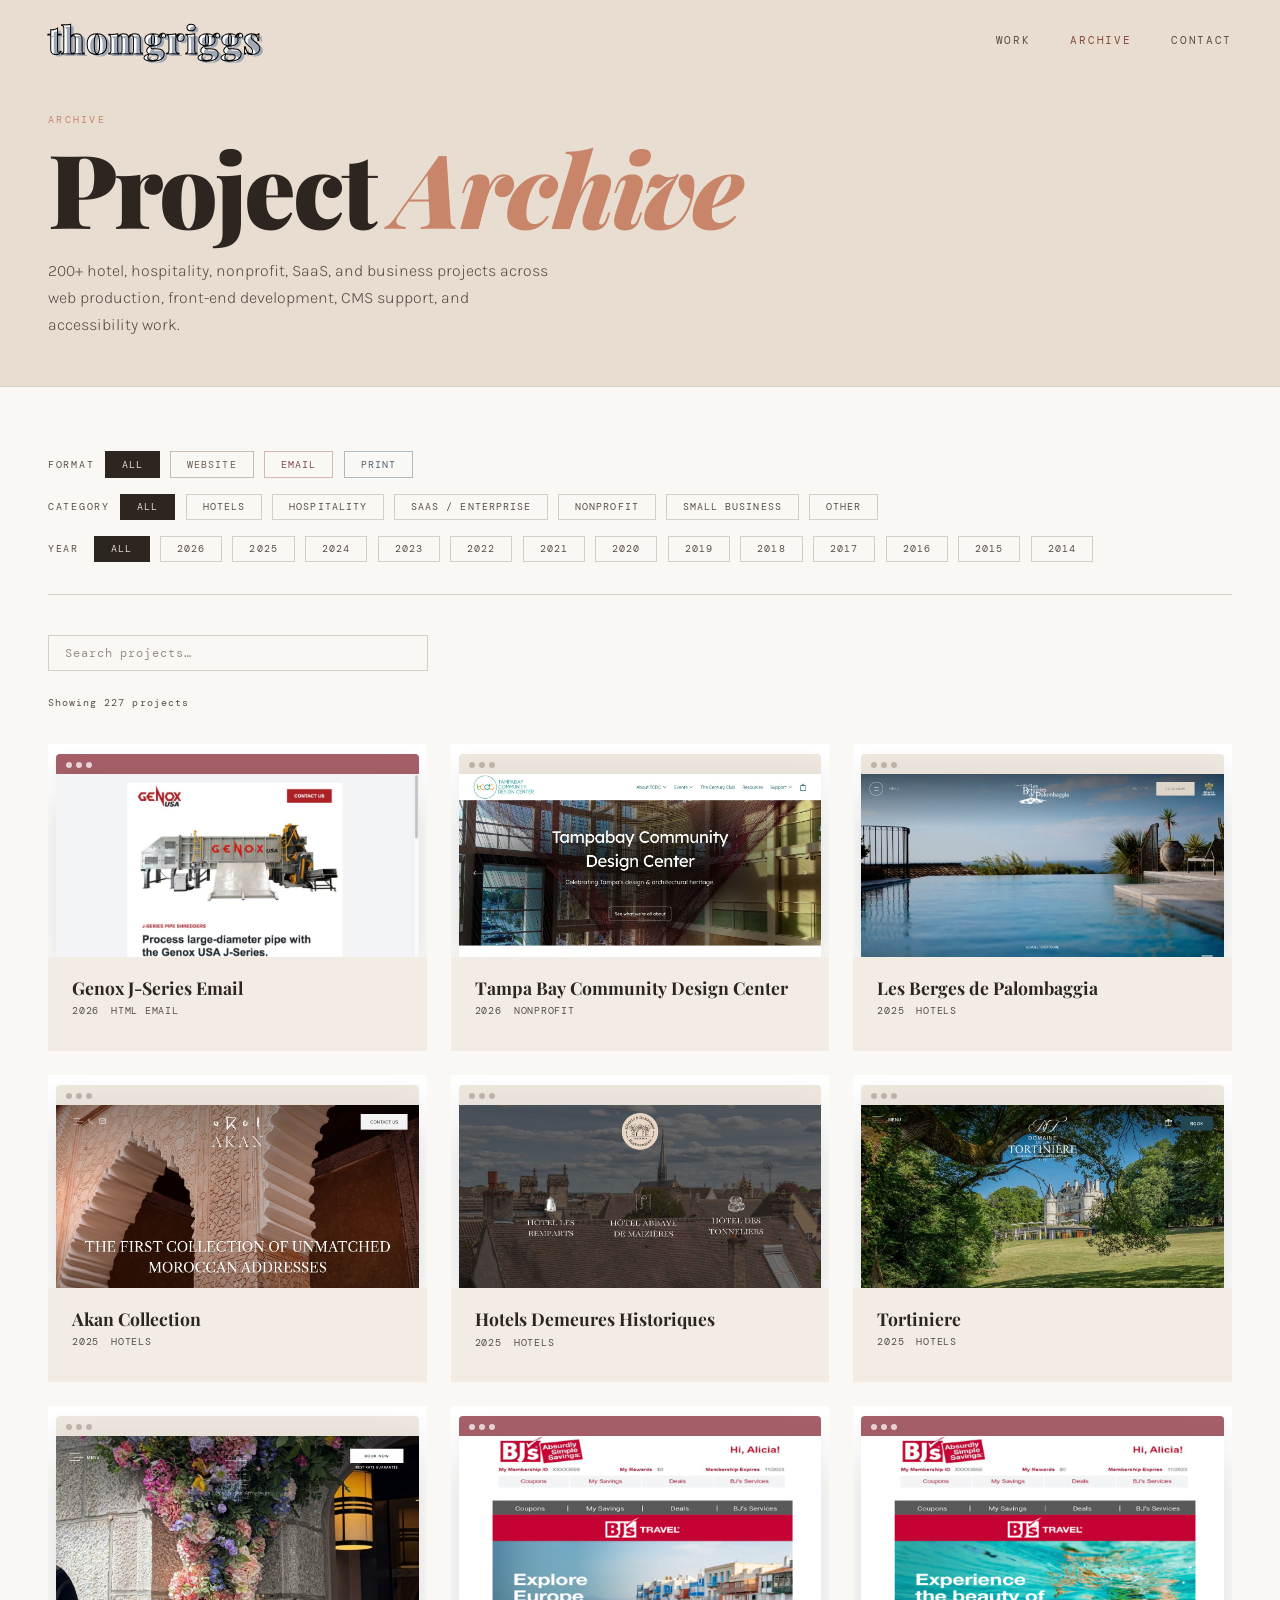
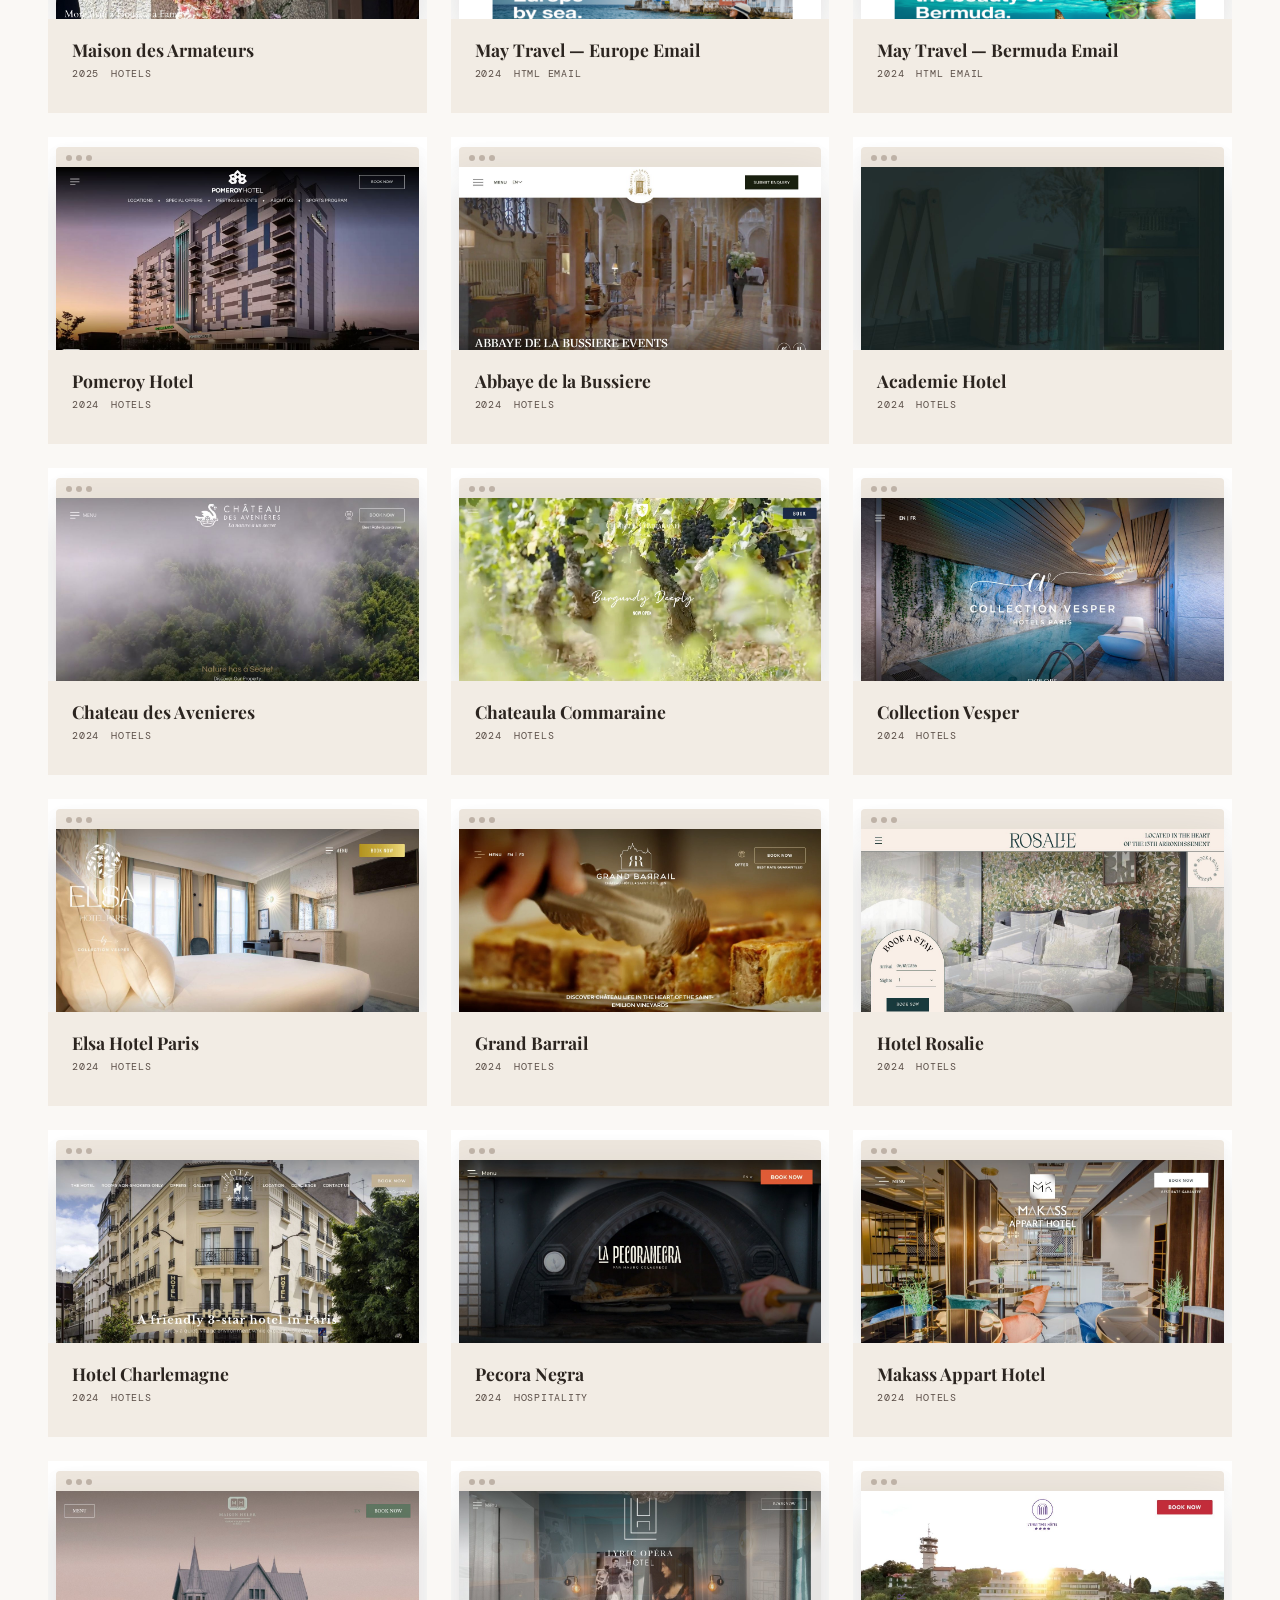
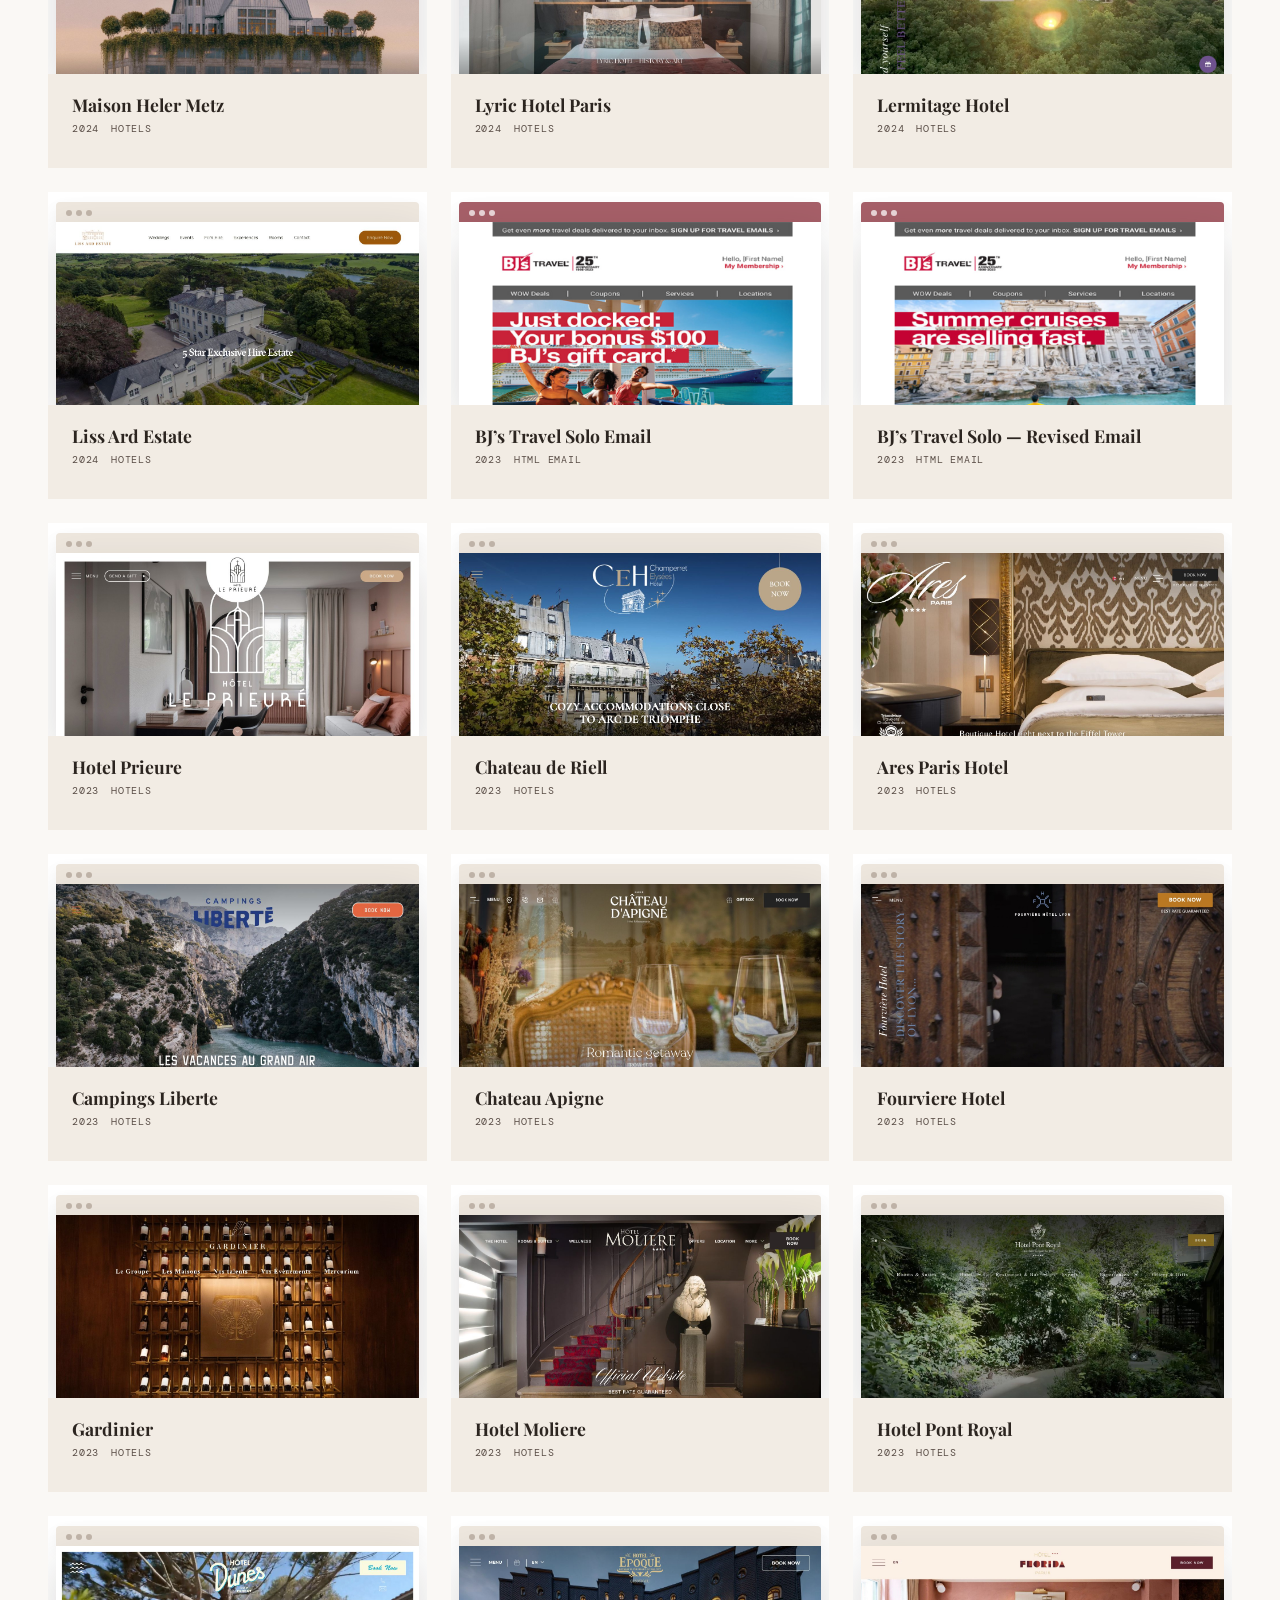
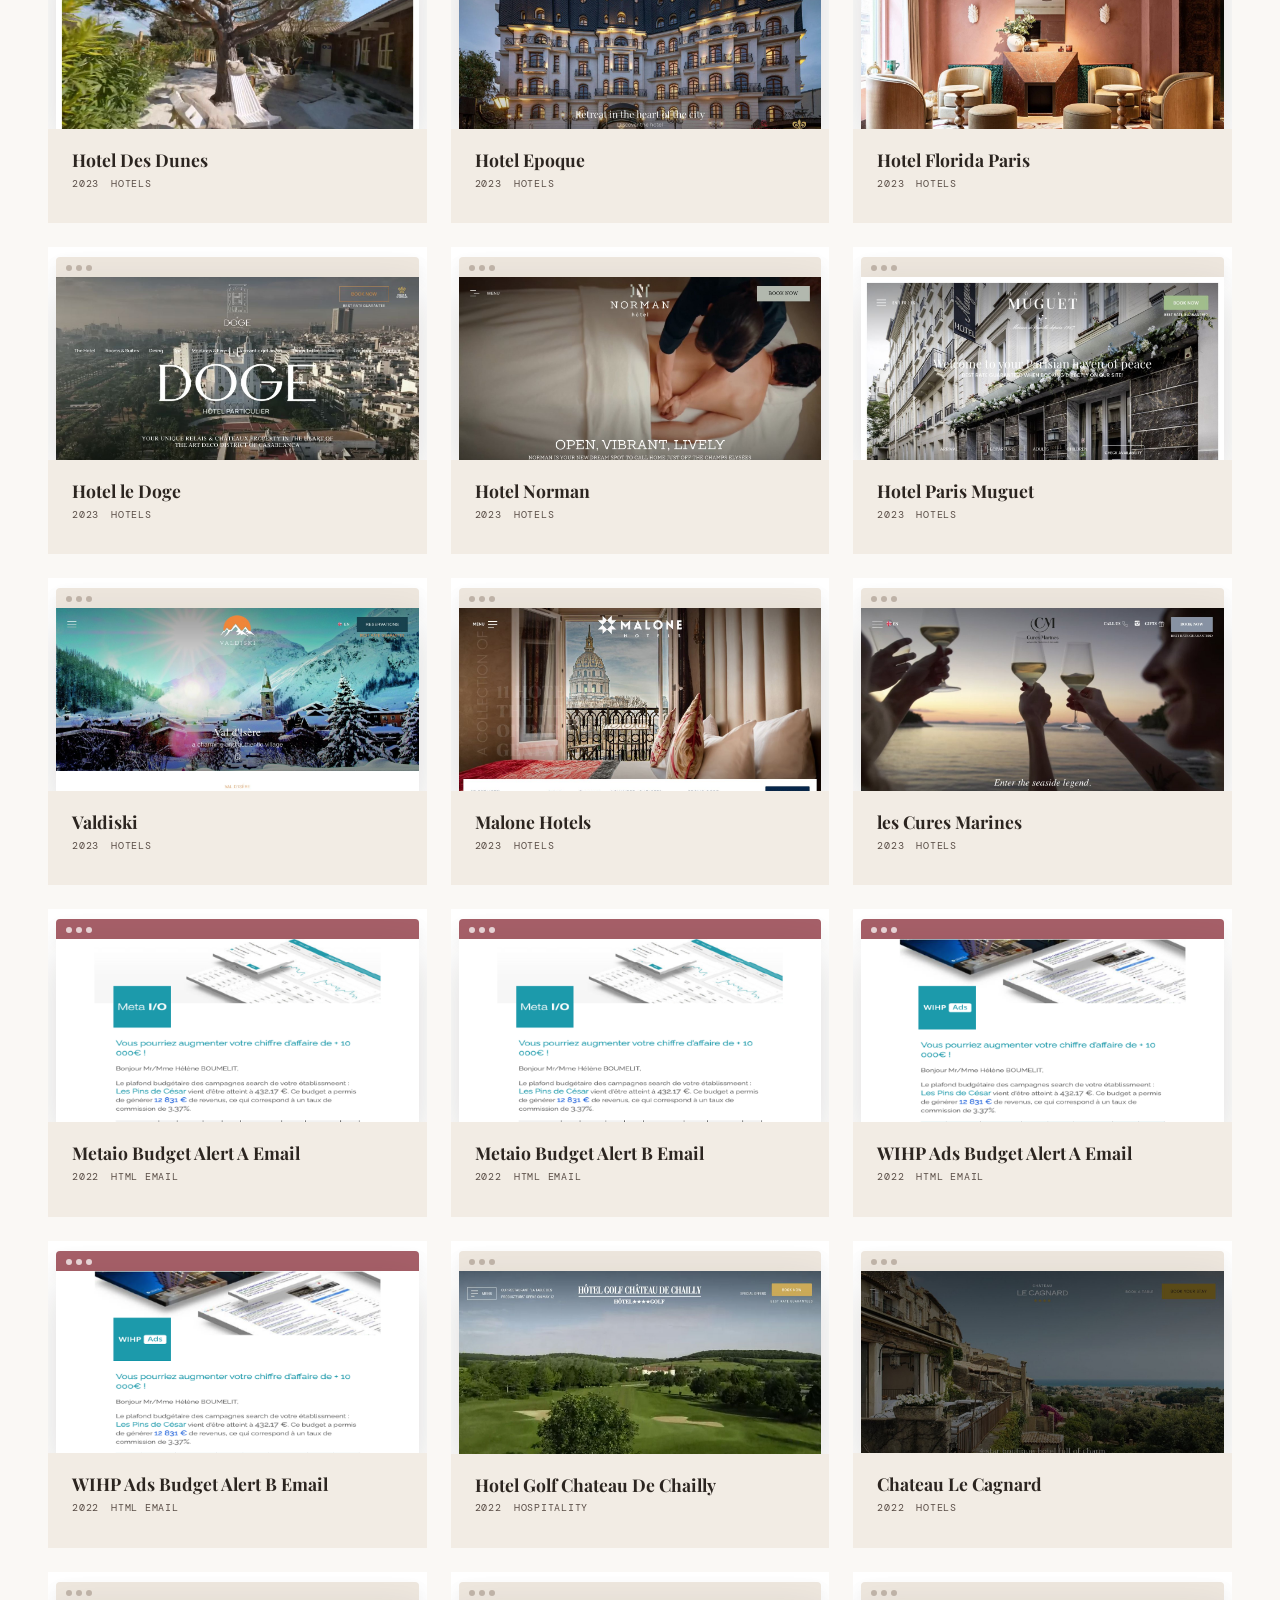
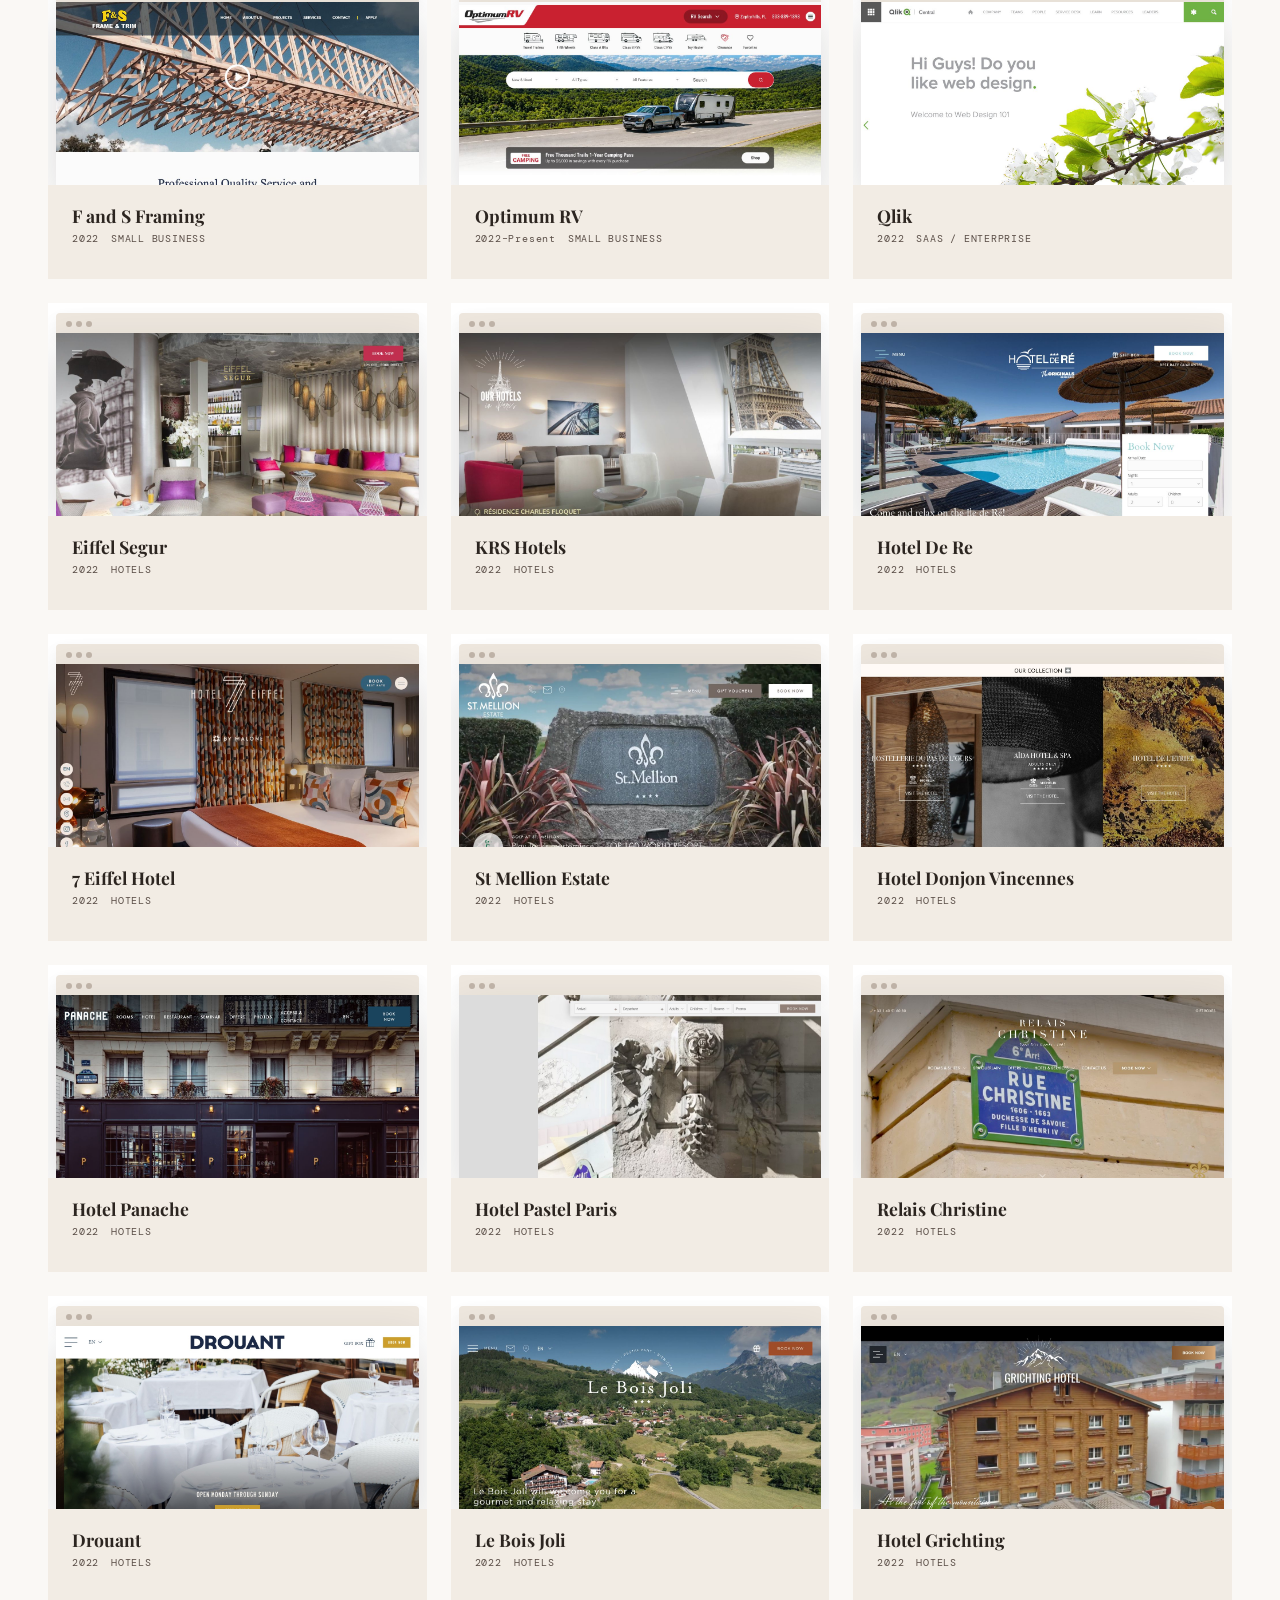
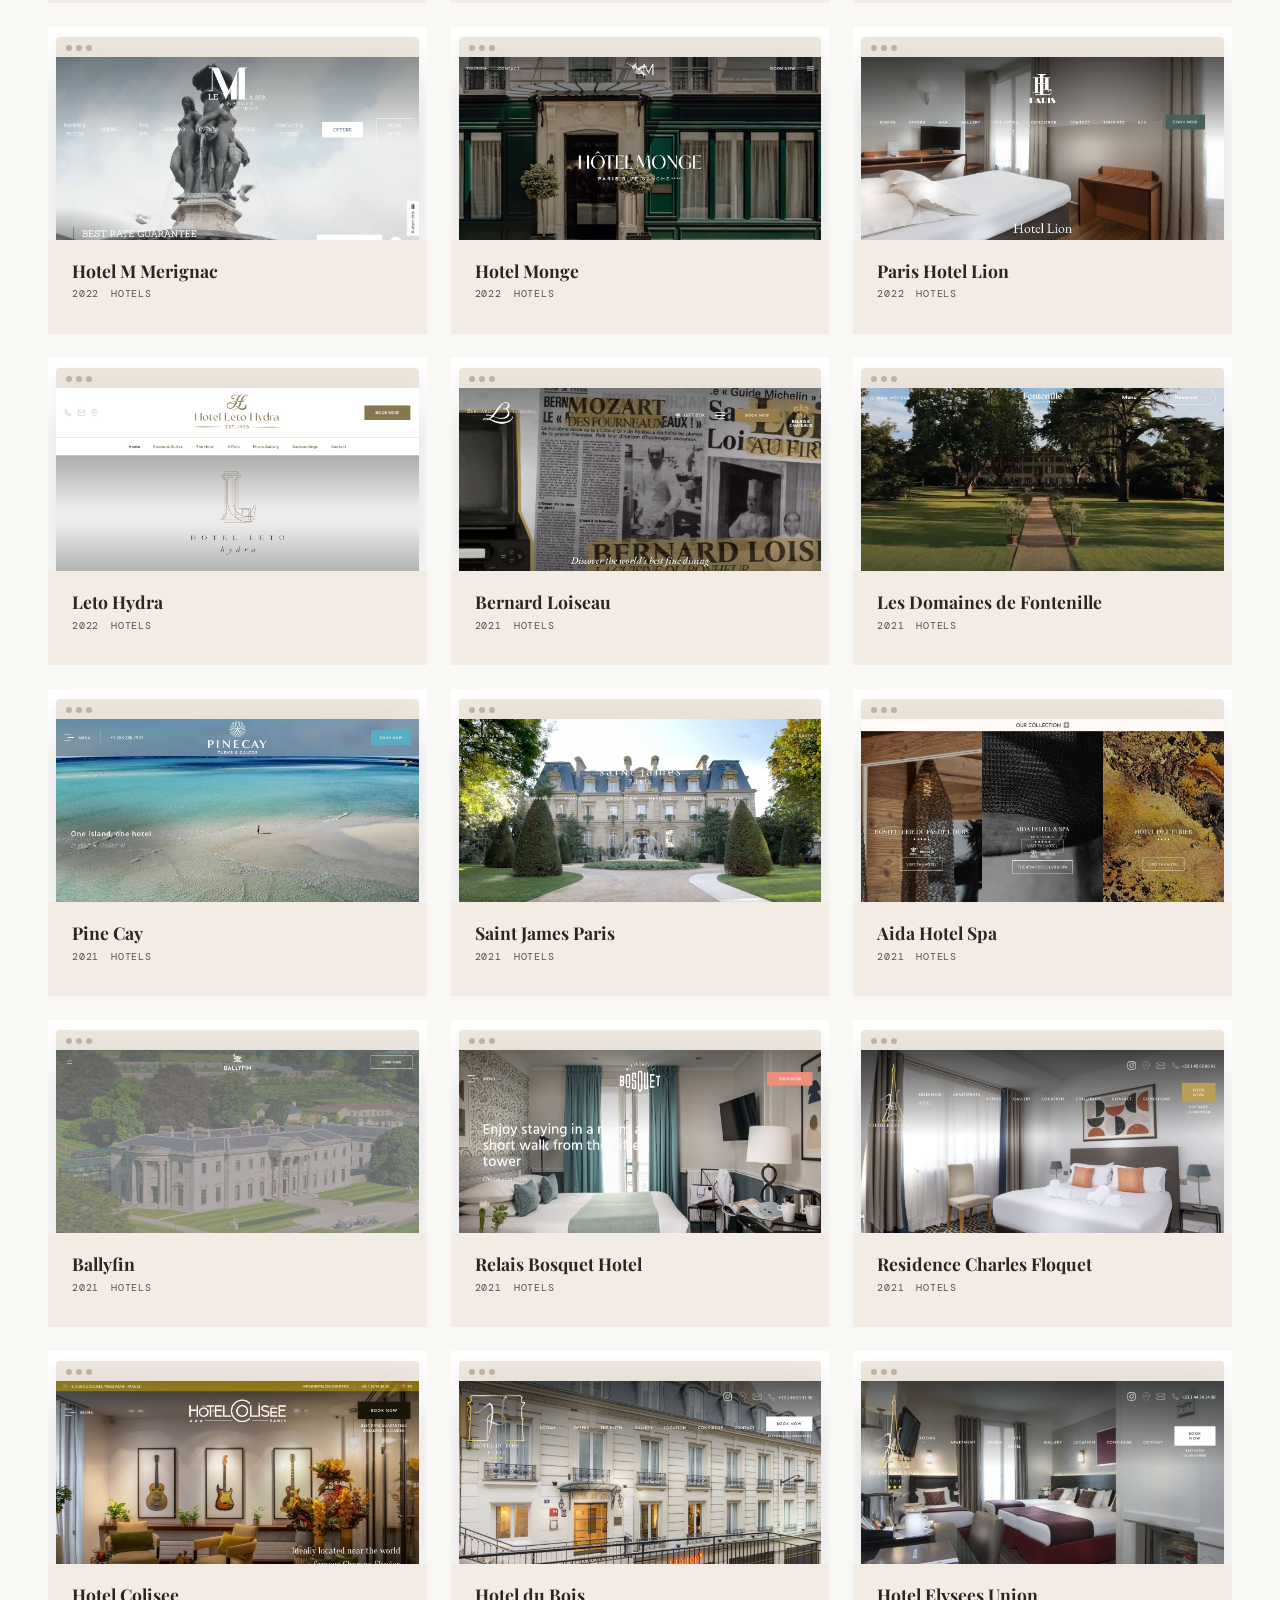
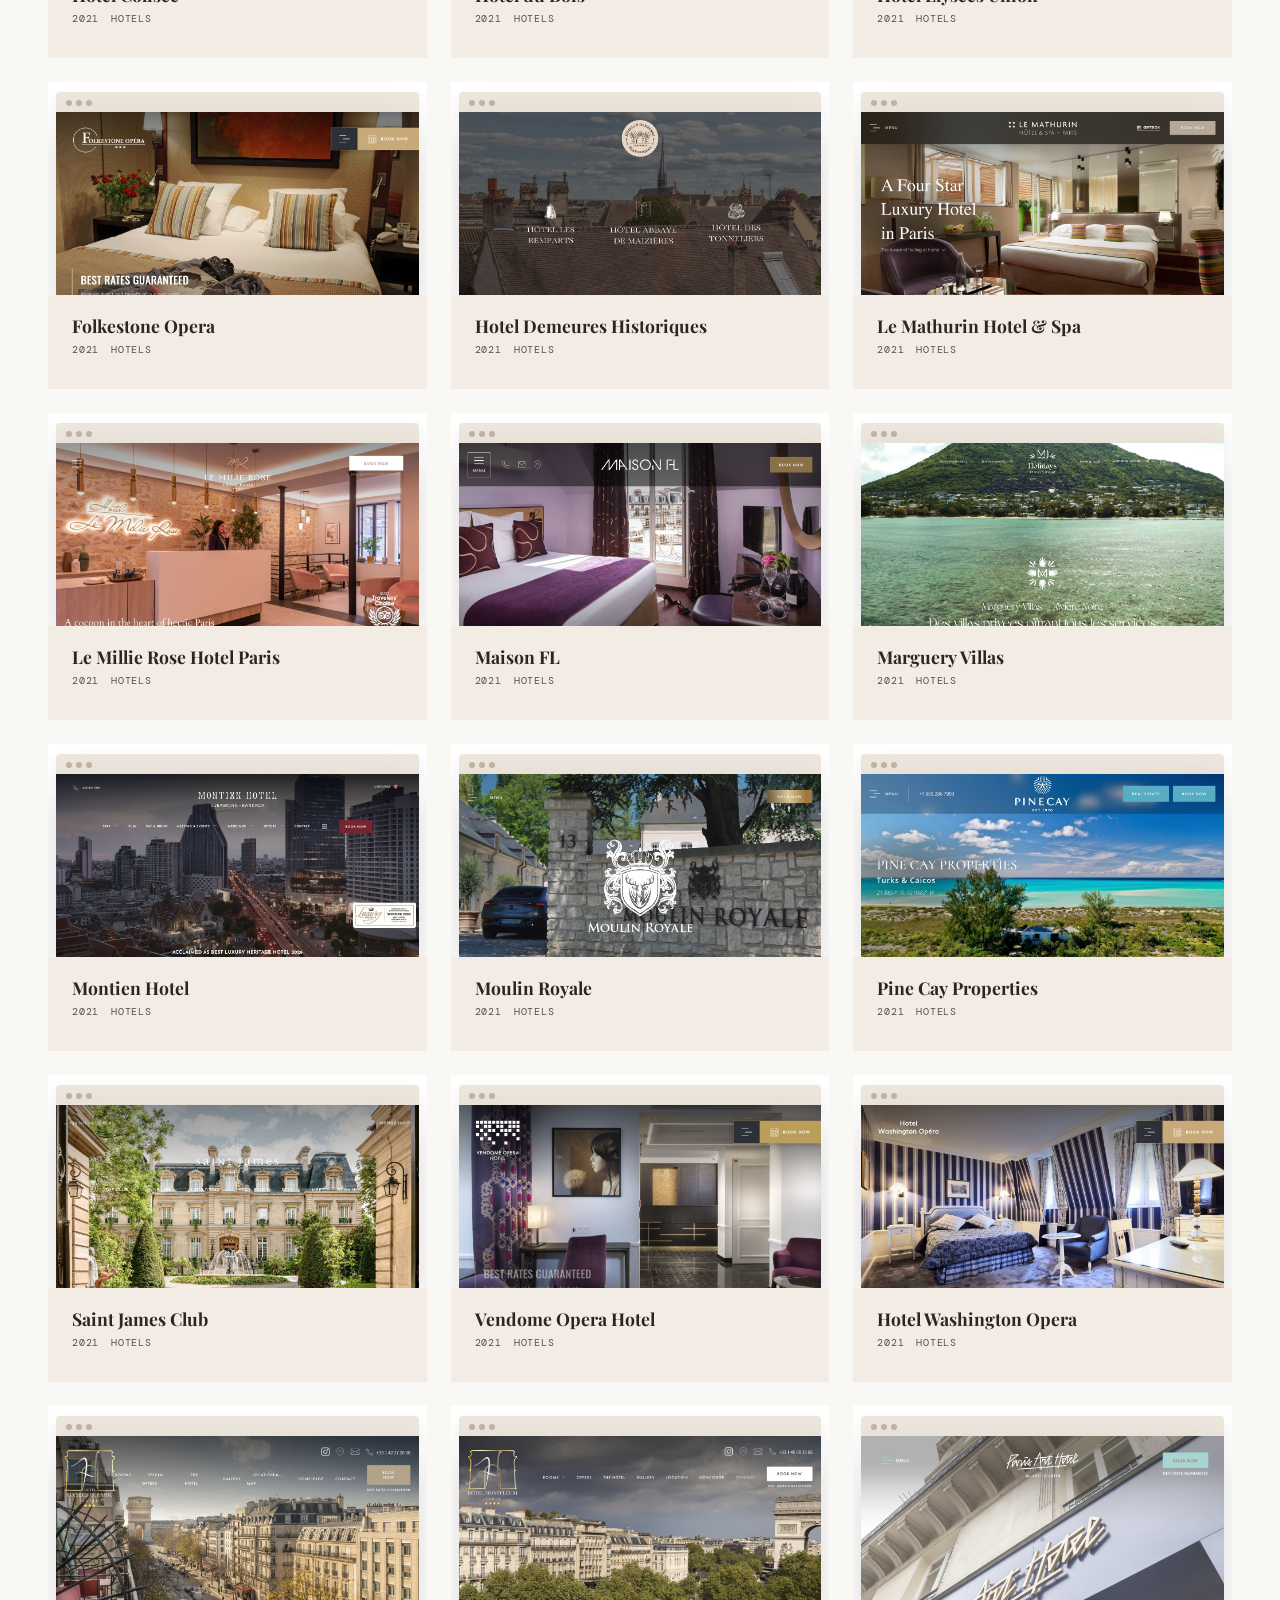
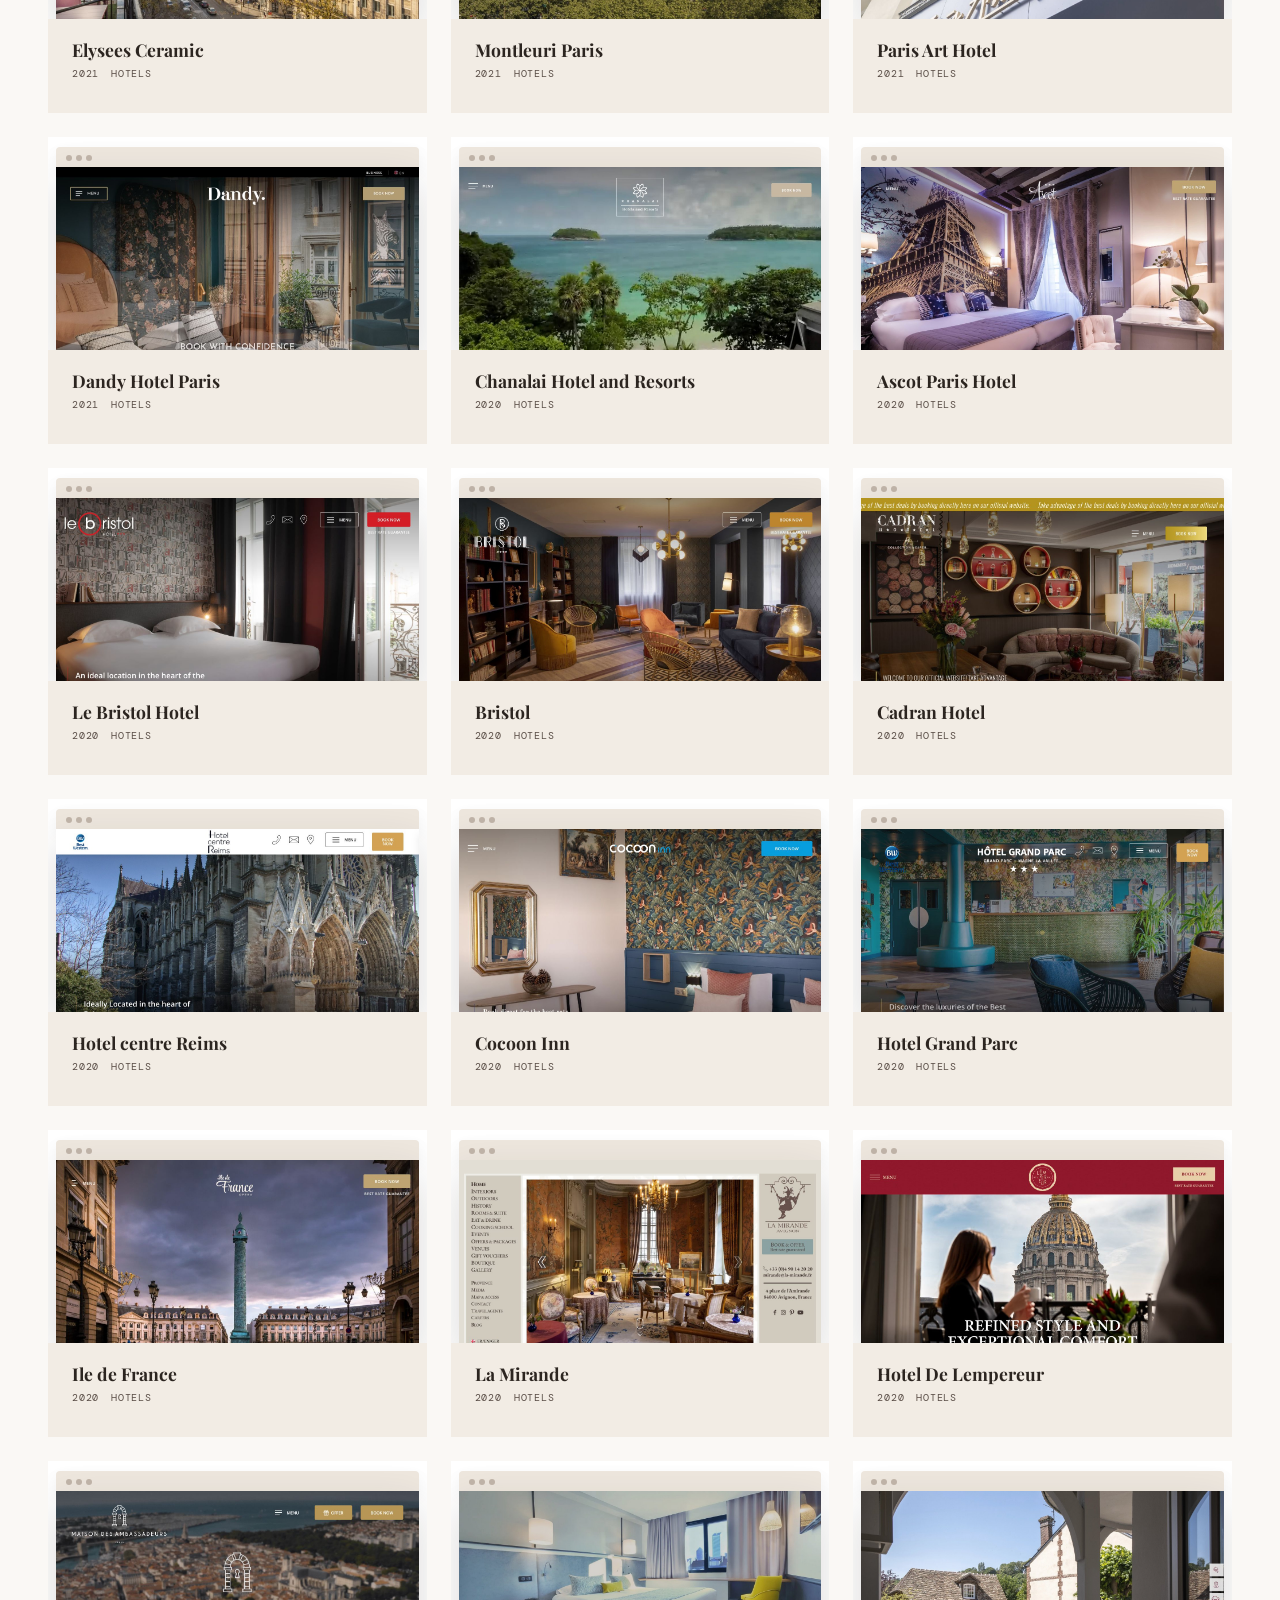
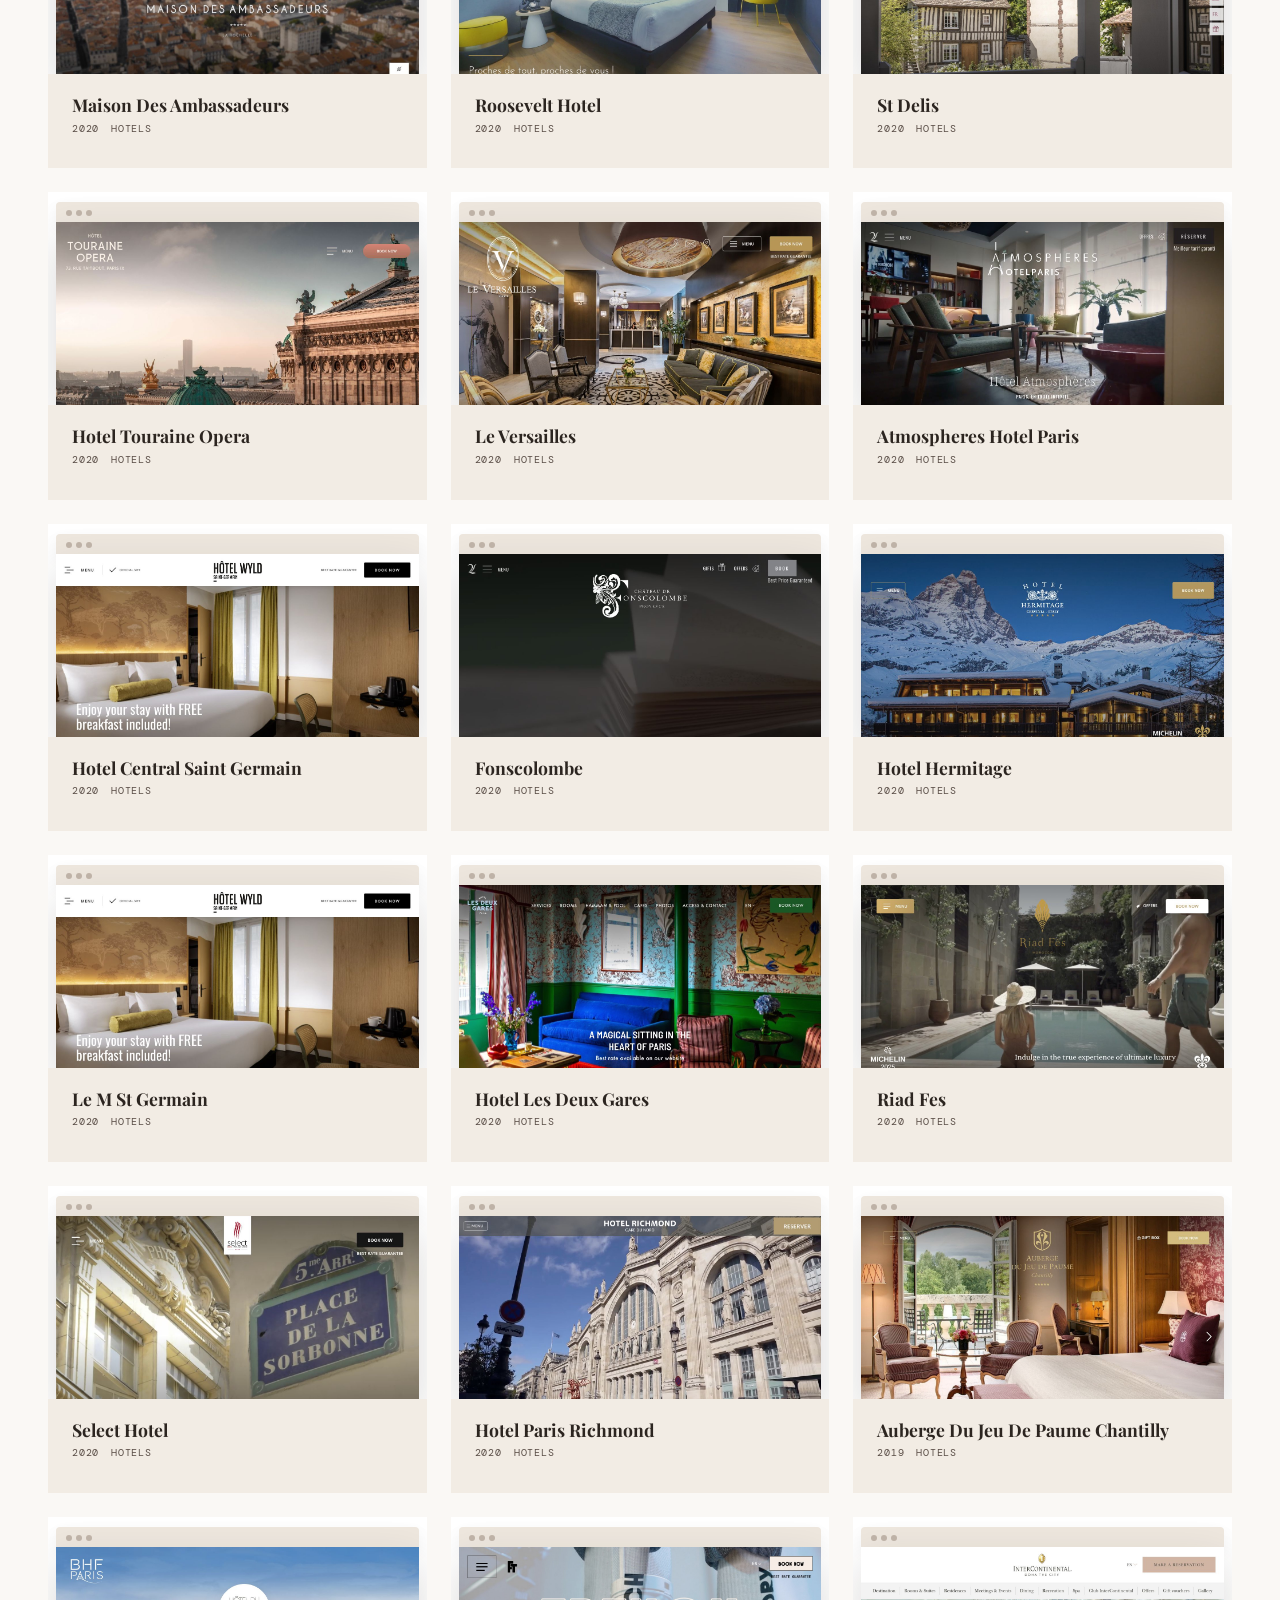
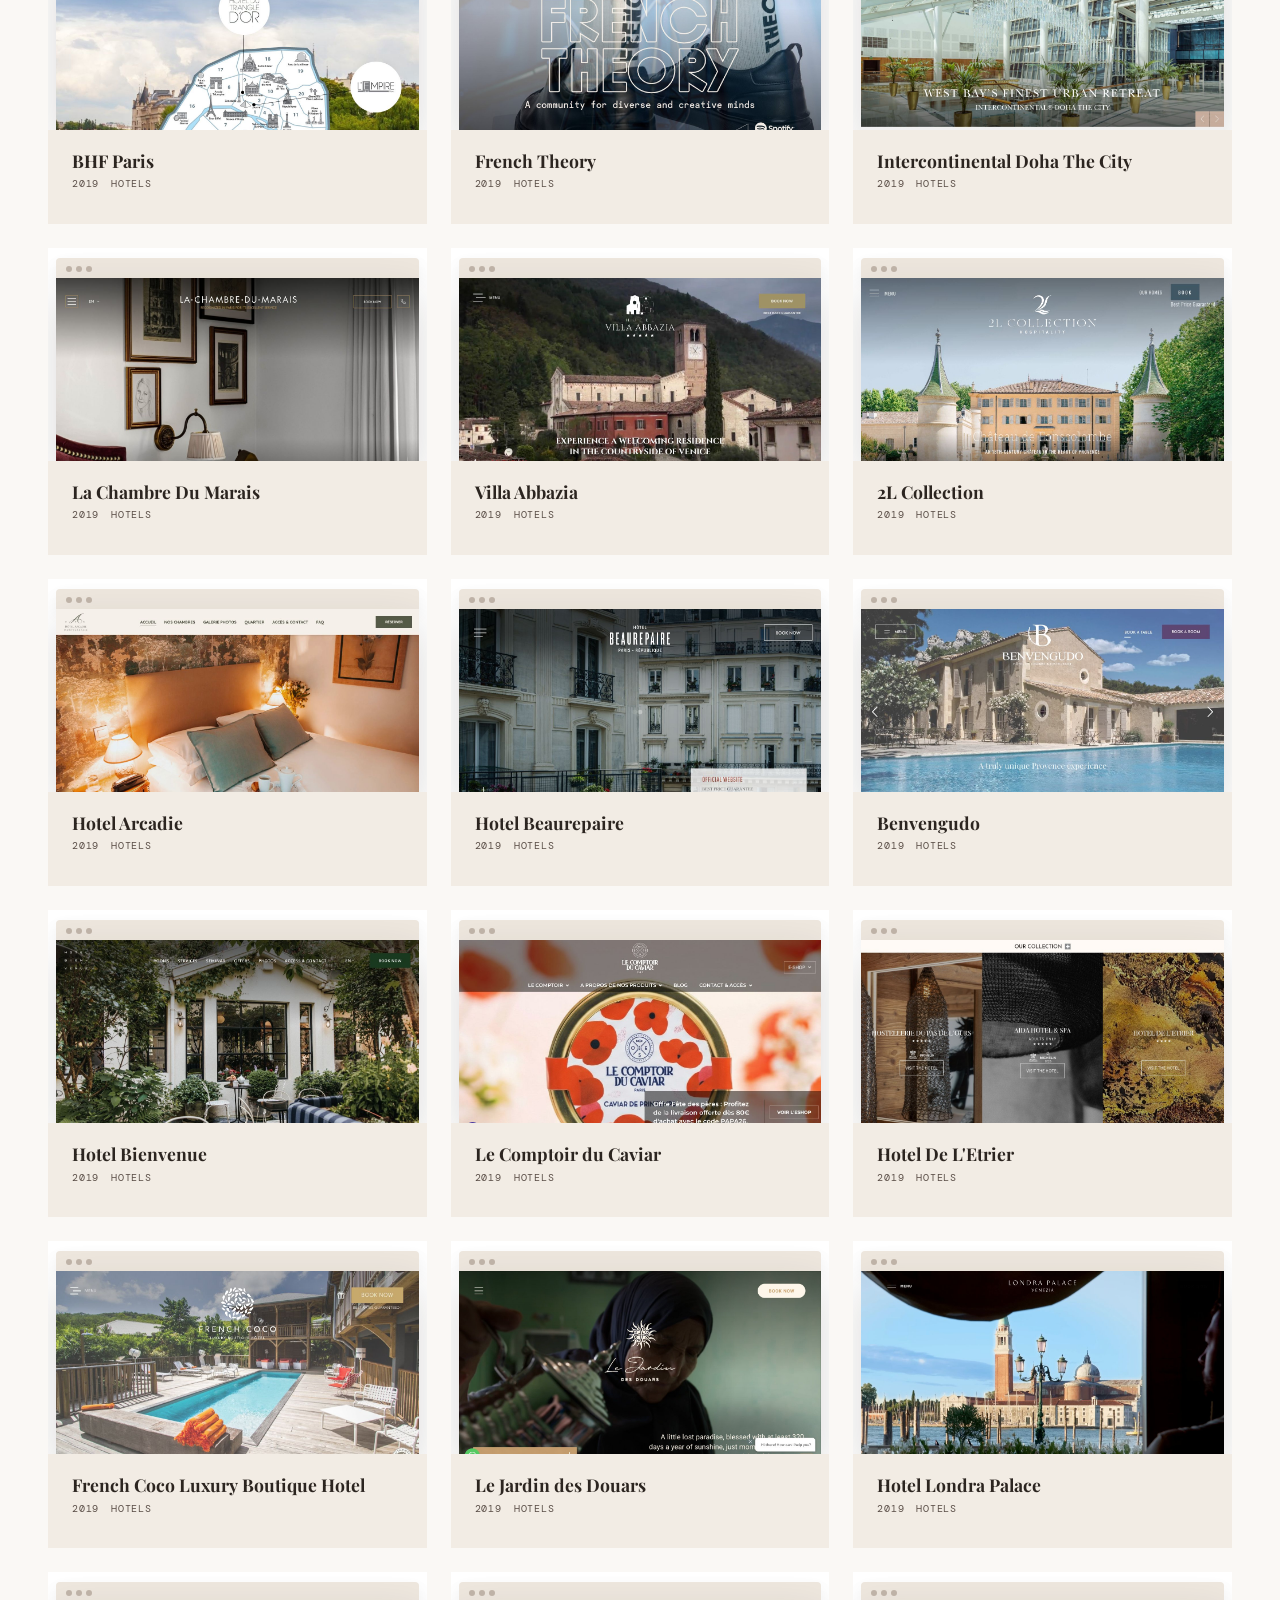
==== commit f5394a9e: "Add Genox email to archive" ====
--- a/archive/index.html
+++ b/archive/index.html
@@ -3,6 +3,6 @@
 200+ hotel, hospitality, nonprofit, SaaS, and business projects across web production, front-end development, CMS support, and accessibility work.
 </p> </section>  <section class="archive-section" data-astro-cid-qma2cssl> <!-- Filters --> <div class="filters-bar" data-astro-cid-qma2cssl> <div class="filter-group" data-astro-cid-qma2cssl> <span class="filter-label" data-astro-cid-qma2cssl>Format</span> <button class="filter-btn active" data-filter="format" data-value="all" aria-pressed="true" data-astro-cid-qma2cssl>All</button> <button class="filter-btn" data-filter="format" data-value="website" aria-pressed="false" data-astro-cid-qma2cssl> Website </button><button class="filter-btn" data-filter="format" data-value="email" aria-pressed="false" data-astro-cid-qma2cssl> Email </button><button class="filter-btn" data-filter="format" data-value="print" aria-pressed="false" data-astro-cid-qma2cssl> Print </button> </div> <div class="filter-group" data-astro-cid-qma2cssl> <span class="filter-label" data-astro-cid-qma2cssl>Category</span> <button class="filter-btn active" data-filter="type" data-value="all" aria-pressed="true" data-astro-cid-qma2cssl>All</button> <button class="filter-btn" data-filter="type" data-value="hotel" aria-pressed="false" data-astro-cid-qma2cssl> Hotels </button><button class="filter-btn" data-filter="type" data-value="hospitality" aria-pressed="false" data-astro-cid-qma2cssl> Hospitality </button><button class="filter-btn" data-filter="type" data-value="saas" aria-pressed="false" data-astro-cid-qma2cssl> SaaS / Enterprise </button><button class="filter-btn" data-filter="type" data-value="nonprofit" aria-pressed="false" data-astro-cid-qma2cssl> Nonprofit </button><button class="filter-btn" data-filter="type" data-value="small-business" aria-pressed="false" data-astro-cid-qma2cssl> Small Business </button><button class="filter-btn" data-filter="type" data-value="other" aria-pressed="false" data-astro-cid-qma2cssl> Other </button> </div> <div class="filter-group" data-astro-cid-qma2cssl> <span class="filter-label" data-astro-cid-qma2cssl>Year</span> <button class="filter-btn active" data-filter="year" data-value="all" aria-pressed="true" data-astro-cid-qma2cssl>All</button> <button class="filter-btn" data-filter="year" data-value="2026" aria-pressed="false" data-astro-cid-qma2cssl> 2026 </button><button class="filter-btn" data-filter="year" data-value="2025" aria-pressed="false" data-astro-cid-qma2cssl> 2025 </button><button class="filter-btn" data-filter="year" data-value="2024" aria-pressed="false" data-astro-cid-qma2cssl> 2024 </button><button class="filter-btn" data-filter="year" data-value="2023" aria-pressed="false" data-astro-cid-qma2cssl> 2023 </button><button class="filter-btn" data-filter="year" data-value="2022" aria-pressed="false" data-astro-cid-qma2cssl> 2022 </button><button class="filter-btn" data-filter="year" data-value="2021" aria-pressed="false" data-astro-cid-qma2cssl> 2021 </button><button class="filter-btn" data-filter="year" data-value="2020" aria-pressed="false" data-astro-cid-qma2cssl> 2020 </button><button class="filter-btn" data-filter="year" data-value="2019" aria-pressed="false" data-astro-cid-qma2cssl> 2019 </button><button class="filter-btn" data-filter="year" data-value="2018" aria-pressed="false" data-astro-cid-qma2cssl> 2018 </button><button class="filter-btn" data-filter="year" data-value="2017" aria-pressed="false" data-astro-cid-qma2cssl> 2017 </button><button class="filter-btn" data-filter="year" data-value="2016" aria-pressed="false" data-astro-cid-qma2cssl> 2016 </button><button class="filter-btn" data-filter="year" data-value="2015" aria-pressed="false" data-astro-cid-qma2cssl> 2015 </button><button class="filter-btn" data-filter="year" data-value="2014" aria-pressed="false" data-astro-cid-qma2cssl> 2014 </button> </div> </div> <!-- Search --> <div class="search-bar" data-astro-cid-qma2cssl> <label for="archive-search" class="sr-only" data-astro-cid-qma2cssl>Search projects</label> <input type="search" id="archive-search" class="search-input" placeholder="Search projects…" autocomplete="off" spellcheck="false" aria-label="Search projects" data-astro-cid-qma2cssl> </div> <p class="archive-count" id="archive-count" role="status" aria-live="polite" aria-atomic="true" data-astro-cid-qma2cssl>
 Showing all 200+ projects
-</p> <!-- Grid --> <div class="archive-grid" id="archive-grid" data-astro-cid-qma2cssl> <article class="archive-card" data-format="email" data-type="other" data-year="2024" data-astro-cid-qma2cssl> <div class="card-thumb" data-astro-cid-qma2cssl> <img src="/images/spotlight-projects/bjs-travel-email.png" alt="May Travel Europe email campaign" loading="lazy" onerror="this.parentElement.classList.add('thumb-placeholder')" data-astro-cid-qma2cssl> </div> <div class="card-body" data-astro-cid-qma2cssl> <a href="https://studio.thomgriggs.com/marketingdirection/bjs/00524_MayTravel_Banner1_Europe/" class="card-name-link" target="_blank" rel="noopener" data-astro-cid-qma2cssl> <h2 class="card-name" data-astro-cid-qma2cssl>May Travel — Europe Email</h2> </a> <div class="card-meta" data-astro-cid-qma2cssl> <span class="card-year" data-astro-cid-qma2cssl>2024</span> <span class="card-type" data-astro-cid-qma2cssl>HTML Email</span> </div> </div> </article><article class="archive-card" data-format="email" data-type="other" data-year="2024" data-astro-cid-qma2cssl> <div class="card-thumb" data-astro-cid-qma2cssl> <img src="/images/spotlight-projects/bjs-may-travel-bermuda-email.png" alt="May Travel Bermuda email campaign" loading="lazy" onerror="this.parentElement.classList.add('thumb-placeholder')" data-astro-cid-qma2cssl> </div> <div class="card-body" data-astro-cid-qma2cssl> <a href="https://studio.thomgriggs.com/marketingdirection/bjs/00524_MayTravel_DedicatedEmail/" class="card-name-link" target="_blank" rel="noopener" data-astro-cid-qma2cssl> <h2 class="card-name" data-astro-cid-qma2cssl>May Travel — Bermuda Email</h2> </a> <div class="card-meta" data-astro-cid-qma2cssl> <span class="card-year" data-astro-cid-qma2cssl>2024</span> <span class="card-type" data-astro-cid-qma2cssl>HTML Email</span> </div> </div> </article><article class="archive-card" data-format="email" data-type="other" data-year="2023" data-astro-cid-qma2cssl> <div class="card-thumb" data-astro-cid-qma2cssl> <img src="/images/spotlight-projects/bjs-travel-solo-email.png" alt="BJ’s Travel Solo email campaign" loading="lazy" onerror="this.parentElement.classList.add('thumb-placeholder')" data-astro-cid-qma2cssl> </div> <div class="card-body" data-astro-cid-qma2cssl> <a href="https://studio.thomgriggs.com/marketingdirection/bjs/20230331_solo2_bjs/" class="card-name-link" target="_blank" rel="noopener" data-astro-cid-qma2cssl> <h2 class="card-name" data-astro-cid-qma2cssl>BJ’s Travel Solo Email</h2> </a> <div class="card-meta" data-astro-cid-qma2cssl> <span class="card-year" data-astro-cid-qma2cssl>2023</span> <span class="card-type" data-astro-cid-qma2cssl>HTML Email</span> </div> </div> </article><article class="archive-card" data-format="email" data-type="other" data-year="2023" data-astro-cid-qma2cssl> <div class="card-thumb" data-astro-cid-qma2cssl> <img src="/images/spotlight-projects/bjs-travel-solo-revised-email.png" alt="BJ’s Travel Solo revised email campaign" loading="lazy" onerror="this.parentElement.classList.add('thumb-placeholder')" data-astro-cid-qma2cssl> </div> <div class="card-body" data-astro-cid-qma2cssl> <a href="https://studio.thomgriggs.com/marketingdirection/bjs/20230331_solo2_bjs_Revised/" class="card-name-link" target="_blank" rel="noopener" data-astro-cid-qma2cssl> <h2 class="card-name" data-astro-cid-qma2cssl>BJ’s Travel Solo — Revised Email</h2> </a> <div class="card-meta" data-astro-cid-qma2cssl> <span class="card-year" data-astro-cid-qma2cssl>2023</span> <span class="card-type" data-astro-cid-qma2cssl>HTML Email</span> </div> </div> </article><article class="archive-card" data-format="email" data-type="saas" data-year="2022" data-astro-cid-qma2cssl> <div class="card-thumb" data-astro-cid-qma2cssl> <img src="/images/spotlight-projects/metaio-budget-a-email.png" alt="Metaio Budget Alert A email campaign" loading="lazy" onerror="this.parentElement.classList.add('thumb-placeholder')" data-astro-cid-qma2cssl> </div> <div class="card-body" data-astro-cid-qma2cssl> <a href="https://studio.thomgriggs.com/metaio/emails/budget-alert-a/" class="card-name-link" target="_blank" rel="noopener" data-astro-cid-qma2cssl> <h2 class="card-name" data-astro-cid-qma2cssl>Metaio Budget Alert A Email</h2> </a> <div class="card-meta" data-astro-cid-qma2cssl> <span class="card-year" data-astro-cid-qma2cssl>2022</span> <span class="card-type" data-astro-cid-qma2cssl>HTML Email</span> </div> </div> </article><article class="archive-card" data-format="email" data-type="saas" data-year="2022" data-astro-cid-qma2cssl> <div class="card-thumb" data-astro-cid-qma2cssl> <img src="/images/spotlight-projects/metaio-budget-b-email.png" alt="Metaio Budget Alert B email campaign" loading="lazy" onerror="this.parentElement.classList.add('thumb-placeholder')" data-astro-cid-qma2cssl> </div> <div class="card-body" data-astro-cid-qma2cssl> <a href="https://studio.thomgriggs.com/metaio/emails/budget-alert-b/" class="card-name-link" target="_blank" rel="noopener" data-astro-cid-qma2cssl> <h2 class="card-name" data-astro-cid-qma2cssl>Metaio Budget Alert B Email</h2> </a> <div class="card-meta" data-astro-cid-qma2cssl> <span class="card-year" data-astro-cid-qma2cssl>2022</span> <span class="card-type" data-astro-cid-qma2cssl>HTML Email</span> </div> </div> </article><article class="archive-card" data-format="email" data-type="saas" data-year="2022" data-astro-cid-qma2cssl> <div class="card-thumb" data-astro-cid-qma2cssl> <img src="/images/spotlight-projects/metaio-wihp-ads-budget-a-email.png" alt="WIHP Ads Budget Alert A email campaign" loading="lazy" onerror="this.parentElement.classList.add('thumb-placeholder')" data-astro-cid-qma2cssl> </div> <div class="card-body" data-astro-cid-qma2cssl> <a href="https://studio.thomgriggs.com/metaio/emails/wihp-ads-budget-alert-a/" class="card-name-link" target="_blank" rel="noopener" data-astro-cid-qma2cssl> <h2 class="card-name" data-astro-cid-qma2cssl>WIHP Ads Budget Alert A Email</h2> </a> <div class="card-meta" data-astro-cid-qma2cssl> <span class="card-year" data-astro-cid-qma2cssl>2022</span> <span class="card-type" data-astro-cid-qma2cssl>HTML Email</span> </div> </div> </article><article class="archive-card" data-format="email" data-type="saas" data-year="2022" data-astro-cid-qma2cssl> <div class="card-thumb" data-astro-cid-qma2cssl> <img src="/images/spotlight-projects/metaio-wihp-ads-budget-b-email.png" alt="WIHP Ads Budget Alert B email campaign" loading="lazy" onerror="this.parentElement.classList.add('thumb-placeholder')" data-astro-cid-qma2cssl> </div> <div class="card-body" data-astro-cid-qma2cssl> <a href="https://studio.thomgriggs.com/metaio/emails/wihp-ads-budget-alert-b/" class="card-name-link" target="_blank" rel="noopener" data-astro-cid-qma2cssl> <h2 class="card-name" data-astro-cid-qma2cssl>WIHP Ads Budget Alert B Email</h2> </a> <div class="card-meta" data-astro-cid-qma2cssl> <span class="card-year" data-astro-cid-qma2cssl>2022</span> <span class="card-type" data-astro-cid-qma2cssl>HTML Email</span> </div> </div> </article><article class="archive-card" data-format="print" data-type="other" data-year="2007" data-astro-cid-qma2cssl> <div class="card-thumb" data-astro-cid-qma2cssl> <img src="/images/spotlight-projects/advalite-catalog-spread.jpg" alt="Adva-Lite 2008 printed catalog spread" loading="lazy" onerror="this.parentElement.classList.add('thumb-placeholder')" data-astro-cid-qma2cssl> </div> <div class="card-body" data-astro-cid-qma2cssl> <a href="/archive/advalite-catalog/" class="card-name-link" target="_blank" rel="noopener" data-astro-cid-qma2cssl> <h2 class="card-name" data-astro-cid-qma2cssl>Adva-Lite 2008 Printed Catalog</h2> </a> <div class="card-meta" data-astro-cid-qma2cssl> <span class="card-year" data-astro-cid-qma2cssl>2007–2008</span> <span class="card-type" data-astro-cid-qma2cssl>Print Catalog</span> </div> </div> </article><article class="archive-card" data-format="website" data-type="nonprofit" data-year="2026" data-astro-cid-qma2cssl> <div class="card-thumb" data-astro-cid-qma2cssl> <img src="/images/archive-screenshots/tampabay-community-design-center.png" alt="Tampa Bay Community Design Center" loading="lazy" onerror="this.parentElement.classList.add('thumb-placeholder')" data-astro-cid-qma2cssl> </div> <div class="card-body" data-astro-cid-qma2cssl> <a href="https://www.tbcommunitydesign.org/" class="card-name-link" target="_blank" rel="noopener" data-astro-cid-qma2cssl> <h2 class="card-name" data-astro-cid-qma2cssl>Tampa Bay Community Design Center</h2> </a> <div class="card-meta" data-astro-cid-qma2cssl> <span class="card-year" data-astro-cid-qma2cssl>2026</span> <span class="card-type" data-astro-cid-qma2cssl>Nonprofit</span> </div> </div> </article><article class="archive-card" data-format="website" data-type="hotel" data-year="2019" data-astro-cid-qma2cssl> <div class="card-thumb" data-astro-cid-qma2cssl> <img src="/images/archive-screenshots/auberge-du-jeu-de-paume-chantilly.png" alt="Auberge Du Jeu De Paume Chantilly" loading="lazy" onerror="this.parentElement.classList.add('thumb-placeholder')" data-astro-cid-qma2cssl> </div> <div class="card-body" data-astro-cid-qma2cssl> <a href="https://aubergedujeudepaumechantilly.fr/" class="card-name-link" target="_blank" rel="noopener" data-astro-cid-qma2cssl> <h2 class="card-name" data-astro-cid-qma2cssl>Auberge Du Jeu De Paume Chantilly</h2> </a> <div class="card-meta" data-astro-cid-qma2cssl> <span class="card-year" data-astro-cid-qma2cssl>2019</span> <span class="card-type" data-astro-cid-qma2cssl>Hotels</span> </div> </div> </article><article class="archive-card" data-format="website" data-type="hotel" data-year="2021" data-astro-cid-qma2cssl> <div class="card-thumb" data-astro-cid-qma2cssl> <img src="/images/archive-screenshots/bernard-loiseau.png" alt="Bernard Loiseau" loading="lazy" onerror="this.parentElement.classList.add('thumb-placeholder')" data-astro-cid-qma2cssl> </div> <div class="card-body" data-astro-cid-qma2cssl> <a href="https://bernard-loiseau.com/" class="card-name-link" target="_blank" rel="noopener" data-astro-cid-qma2cssl> <h2 class="card-name" data-astro-cid-qma2cssl>Bernard Loiseau</h2> </a> <div class="card-meta" data-astro-cid-qma2cssl> <span class="card-year" data-astro-cid-qma2cssl>2021</span> <span class="card-type" data-astro-cid-qma2cssl>Hotels</span> </div> </div> </article><article class="archive-card" data-format="website" data-type="hotel" data-year="2019" data-astro-cid-qma2cssl> <div class="card-thumb" data-astro-cid-qma2cssl> <img src="/images/archive-screenshots/bhf-paris.png" alt="BHF Paris" loading="lazy" onerror="this.parentElement.classList.add('thumb-placeholder')" data-astro-cid-qma2cssl> </div> <div class="card-body" data-astro-cid-qma2cssl> <a href="https://bhfparis.com/" class="card-name-link" target="_blank" rel="noopener" data-astro-cid-qma2cssl> <h2 class="card-name" data-astro-cid-qma2cssl>BHF Paris</h2> </a> <div class="card-meta" data-astro-cid-qma2cssl> <span class="card-year" data-astro-cid-qma2cssl>2019</span> <span class="card-type" data-astro-cid-qma2cssl>Hotels</span> </div> </div> </article><article class="archive-card" data-format="website" data-type="hospitality" data-year="2022" data-astro-cid-qma2cssl> <div class="card-thumb" data-astro-cid-qma2cssl> <img src="/images/archive-screenshots/hotel-golf-chateau-de-chailly.png" alt="Hotel Golf Chateau De Chailly" loading="lazy" onerror="this.parentElement.classList.add('thumb-placeholder')" data-astro-cid-qma2cssl> </div> <div class="card-body" data-astro-cid-qma2cssl> <a href="https://chailly.com/" class="card-name-link" target="_blank" rel="noopener" data-astro-cid-qma2cssl> <h2 class="card-name" data-astro-cid-qma2cssl>Hotel Golf Chateau De Chailly</h2> </a> <div class="card-meta" data-astro-cid-qma2cssl> <span class="card-year" data-astro-cid-qma2cssl>2022</span> <span class="card-type" data-astro-cid-qma2cssl>Hospitality</span> </div> </div> </article><article class="archive-card" data-format="website" data-type="hotel" data-year="2020" data-astro-cid-qma2cssl> <div class="card-thumb" data-astro-cid-qma2cssl> <img src="/images/archive-screenshots/chanalai-hotel-and-resorts.png" alt="Chanalai Hotel and Resorts" loading="lazy" onerror="this.parentElement.classList.add('thumb-placeholder')" data-astro-cid-qma2cssl> </div> <div class="card-body" data-astro-cid-qma2cssl> <a href="https://chanalai.com/" class="card-name-link" target="_blank" rel="noopener" data-astro-cid-qma2cssl> <h2 class="card-name" data-astro-cid-qma2cssl>Chanalai Hotel and Resorts</h2> </a> <div class="card-meta" data-astro-cid-qma2cssl> <span class="card-year" data-astro-cid-qma2cssl>2020</span> <span class="card-type" data-astro-cid-qma2cssl>Hotels</span> </div> </div> </article><article class="archive-card" data-format="website" data-type="hotel" data-year="2022" data-astro-cid-qma2cssl> <div class="card-thumb" data-astro-cid-qma2cssl> <img src="/images/archive-screenshots/chateau-le-cagnard.png" alt="Chateau Le Cagnard" loading="lazy" onerror="this.parentElement.classList.add('thumb-placeholder')" data-astro-cid-qma2cssl> </div> <div class="card-body" data-astro-cid-qma2cssl> <a href="https://lecagnard.fr/" class="card-name-link" target="_blank" rel="noopener" data-astro-cid-qma2cssl> <h2 class="card-name" data-astro-cid-qma2cssl>Chateau Le Cagnard</h2> </a> <div class="card-meta" data-astro-cid-qma2cssl> <span class="card-year" data-astro-cid-qma2cssl>2022</span> <span class="card-type" data-astro-cid-qma2cssl>Hotels</span> </div> </div> </article><article class="archive-card" data-format="website" data-type="hotel" data-year="2019" data-astro-cid-qma2cssl> <div class="card-thumb" data-astro-cid-qma2cssl> <img src="/images/archive-screenshots/french-theory.png" alt="French Theory" loading="lazy" onerror="this.parentElement.classList.add('thumb-placeholder')" data-astro-cid-qma2cssl> </div> <div class="card-body" data-astro-cid-qma2cssl> <a href="https://frtheory.com/" class="card-name-link" target="_blank" rel="noopener" data-astro-cid-qma2cssl> <h2 class="card-name" data-astro-cid-qma2cssl>French Theory</h2> </a> <div class="card-meta" data-astro-cid-qma2cssl> <span class="card-year" data-astro-cid-qma2cssl>2019</span> <span class="card-type" data-astro-cid-qma2cssl>Hotels</span> </div> </div> </article><article class="archive-card" data-format="website" data-type="hotel" data-year="2018" data-astro-cid-qma2cssl> <div class="card-thumb" data-astro-cid-qma2cssl> <img src="/images/archive-screenshots/hotel-saint-marc.png" alt="Hotel Saint Marc" loading="lazy" onerror="this.parentElement.classList.add('thumb-placeholder')" data-astro-cid-qma2cssl> </div> <div class="card-body" data-astro-cid-qma2cssl> <a href="https://hotelsaintmarc.com/" class="card-name-link" target="_blank" rel="noopener" data-astro-cid-qma2cssl> <h2 class="card-name" data-astro-cid-qma2cssl>Hotel Saint Marc</h2> </a> <div class="card-meta" data-astro-cid-qma2cssl> <span class="card-year" data-astro-cid-qma2cssl>2018</span> <span class="card-type" data-astro-cid-qma2cssl>Hotels</span> </div> </div> </article><article class="archive-card" data-format="website" data-type="hotel" data-year="2019" data-astro-cid-qma2cssl> <div class="card-thumb" data-astro-cid-qma2cssl> <img src="/images/archive-screenshots/intercontinental-doha-the-city.png" alt="Intercontinental Doha The City" loading="lazy" onerror="this.parentElement.classList.add('thumb-placeholder')" data-astro-cid-qma2cssl> </div> <div class="card-body" data-astro-cid-qma2cssl> <a href="https://dohawestbay.intercontinental.com/" class="card-name-link" target="_blank" rel="noopener" data-astro-cid-qma2cssl> <h2 class="card-name" data-astro-cid-qma2cssl>Intercontinental Doha The City</h2> </a> <div class="card-meta" data-astro-cid-qma2cssl> <span class="card-year" data-astro-cid-qma2cssl>2019</span> <span class="card-type" data-astro-cid-qma2cssl>Hotels</span> </div> </div> </article><article class="archive-card" data-format="website" data-type="hotel" data-year="2019" data-astro-cid-qma2cssl> <div class="card-thumb" data-astro-cid-qma2cssl> <img src="/images/archive-screenshots/la-chambre-du-marais.png" alt="La Chambre Du Marais" loading="lazy" onerror="this.parentElement.classList.add('thumb-placeholder')" data-astro-cid-qma2cssl> </div> <div class="card-body" data-astro-cid-qma2cssl> <a href="https://lachambredumarais.com/" class="card-name-link" target="_blank" rel="noopener" data-astro-cid-qma2cssl> <h2 class="card-name" data-astro-cid-qma2cssl>La Chambre Du Marais</h2> </a> <div class="card-meta" data-astro-cid-qma2cssl> <span class="card-year" data-astro-cid-qma2cssl>2019</span> <span class="card-type" data-astro-cid-qma2cssl>Hotels</span> </div> </div> </article><article class="archive-card" data-format="website" data-type="hotel" data-year="2021" data-astro-cid-qma2cssl> <div class="card-thumb" data-astro-cid-qma2cssl> <img src="/images/archive-screenshots/les-domainesde-fontenille.png" alt="Les Domaines de Fontenille" loading="lazy" onerror="this.parentElement.classList.add('thumb-placeholder')" data-astro-cid-qma2cssl> </div> <div class="card-body" data-astro-cid-qma2cssl> <a href="https://lesdomainesdefontenille.com/" class="card-name-link" target="_blank" rel="noopener" data-astro-cid-qma2cssl> <h2 class="card-name" data-astro-cid-qma2cssl>Les Domaines de Fontenille</h2> </a> <div class="card-meta" data-astro-cid-qma2cssl> <span class="card-year" data-astro-cid-qma2cssl>2021</span> <span class="card-type" data-astro-cid-qma2cssl>Hotels</span> </div> </div> </article><article class="archive-card" data-format="website" data-type="hotel" data-year="2021" data-astro-cid-qma2cssl> <div class="card-thumb" data-astro-cid-qma2cssl> <img src="/images/archive-screenshots/pine-cay.png" alt="Pine Cay" loading="lazy" onerror="this.parentElement.classList.add('thumb-placeholder')" data-astro-cid-qma2cssl> </div> <div class="card-body" data-astro-cid-qma2cssl> <a href="https://pinecay.com/" class="card-name-link" target="_blank" rel="noopener" data-astro-cid-qma2cssl> <h2 class="card-name" data-astro-cid-qma2cssl>Pine Cay</h2> </a> <div class="card-meta" data-astro-cid-qma2cssl> <span class="card-year" data-astro-cid-qma2cssl>2021</span> <span class="card-type" data-astro-cid-qma2cssl>Hotels</span> </div> </div> </article><article class="archive-card" data-format="website" data-type="hotel" data-year="2021" data-astro-cid-qma2cssl> <div class="card-thumb" data-astro-cid-qma2cssl> <img src="/images/archive-screenshots/saint-james-paris.png" alt="Saint James Paris" loading="lazy" onerror="this.parentElement.classList.add('thumb-placeholder')" data-astro-cid-qma2cssl> </div> <div class="card-body" data-astro-cid-qma2cssl> <a href="https://saint-james-paris.com/" class="card-name-link" target="_blank" rel="noopener" data-astro-cid-qma2cssl> <h2 class="card-name" data-astro-cid-qma2cssl>Saint James Paris</h2> </a> <div class="card-meta" data-astro-cid-qma2cssl> <span class="card-year" data-astro-cid-qma2cssl>2021</span> <span class="card-type" data-astro-cid-qma2cssl>Hotels</span> </div> </div> </article><article class="archive-card" data-format="website" data-type="hotel" data-year="2017" data-astro-cid-qma2cssl> <div class="card-thumb" data-astro-cid-qma2cssl> <img src="/images/archive-screenshots/terra-place.png" alt="Terra Place" loading="lazy" onerror="this.parentElement.classList.add('thumb-placeholder')" data-astro-cid-qma2cssl> </div> <div class="card-body" data-astro-cid-qma2cssl> <a href="https://terra.place/" class="card-name-link" target="_blank" rel="noopener" data-astro-cid-qma2cssl> <h2 class="card-name" data-astro-cid-qma2cssl>Terra Place</h2> </a> <div class="card-meta" data-astro-cid-qma2cssl> <span class="card-year" data-astro-cid-qma2cssl>2017</span> <span class="card-type" data-astro-cid-qma2cssl>Hotels</span> </div> </div> </article><article class="archive-card" data-format="website" data-type="small-business" data-year="2022" data-astro-cid-qma2cssl> <div class="card-thumb" data-astro-cid-qma2cssl> <img src="/images/archive-screenshots/f-and-s-framing.png" alt="F and S Framing" loading="lazy" onerror="this.parentElement.classList.add('thumb-placeholder')" data-astro-cid-qma2cssl> </div> <div class="card-body" data-astro-cid-qma2cssl> <a href="https://fandsframing.com/" class="card-name-link" target="_blank" rel="noopener" data-astro-cid-qma2cssl> <h2 class="card-name" data-astro-cid-qma2cssl>F and S Framing</h2> </a> <div class="card-meta" data-astro-cid-qma2cssl> <span class="card-year" data-astro-cid-qma2cssl>2022</span> <span class="card-type" data-astro-cid-qma2cssl>Small Business</span> </div> </div> </article><article class="archive-card" data-format="website" data-type="small-business" data-year="2022" data-astro-cid-qma2cssl> <div class="card-thumb" data-astro-cid-qma2cssl> <img src="/images/archive-screenshots/optimum-rv.png" alt="Optimum RV" loading="lazy" onerror="this.parentElement.classList.add('thumb-placeholder')" data-astro-cid-qma2cssl> </div> <div class="card-body" data-astro-cid-qma2cssl> <a href="https://www.optimumrv.com/" class="card-name-link" target="_blank" rel="noopener" data-astro-cid-qma2cssl> <h2 class="card-name" data-astro-cid-qma2cssl>Optimum RV</h2> </a> <div class="card-meta" data-astro-cid-qma2cssl> <span class="card-year" data-astro-cid-qma2cssl>2022–Present</span> <span class="card-type" data-astro-cid-qma2cssl>Small Business</span> </div> </div> </article><article class="archive-card" data-format="website" data-type="saas" data-year="2022" data-astro-cid-qma2cssl> <div class="card-thumb" data-astro-cid-qma2cssl> <img src="/images/archive-screenshots/qlik.png" alt="Qlik" loading="lazy" onerror="this.parentElement.classList.add('thumb-placeholder')" data-astro-cid-qma2cssl> </div> <div class="card-body" data-astro-cid-qma2cssl> <a href="https://hepcatstudios.com/QlikCentral/website/index.php" class="card-name-link" target="_blank" rel="noopener" data-astro-cid-qma2cssl> <h2 class="card-name" data-astro-cid-qma2cssl>Qlik</h2> </a> <div class="card-meta" data-astro-cid-qma2cssl> <span class="card-year" data-astro-cid-qma2cssl>2022</span> <span class="card-type" data-astro-cid-qma2cssl>SaaS / Enterprise</span> </div> </div> </article><article class="archive-card" data-format="website" data-type="hotel" data-year="2021" data-astro-cid-qma2cssl> <div class="card-thumb" data-astro-cid-qma2cssl> <img src="/images/archive-screenshots/aida-hotel-spa.png" alt="Aida Hotel Spa" loading="lazy" onerror="this.parentElement.classList.add('thumb-placeholder')" data-astro-cid-qma2cssl> </div> <div class="card-body" data-astro-cid-qma2cssl> <a href="https://aidahotelspa.ch/" class="card-name-link" target="_blank" rel="noopener" data-astro-cid-qma2cssl> <h2 class="card-name" data-astro-cid-qma2cssl>Aida Hotel Spa</h2> </a> <div class="card-meta" data-astro-cid-qma2cssl> <span class="card-year" data-astro-cid-qma2cssl>2021</span> <span class="card-type" data-astro-cid-qma2cssl>Hotels</span> </div> </div> </article><article class="archive-card" data-format="website" data-type="hotel" data-year="2020" data-astro-cid-qma2cssl> <div class="card-thumb" data-astro-cid-qma2cssl> <img src="/images/archive-screenshots/ascot-paris-hotel.png" alt="Ascot Paris Hotel" loading="lazy" onerror="this.parentElement.classList.add('thumb-placeholder')" data-astro-cid-qma2cssl> </div> <div class="card-body" data-astro-cid-qma2cssl> <a href="https://ascotparishotel.com/" class="card-name-link" target="_blank" rel="noopener" data-astro-cid-qma2cssl> <h2 class="card-name" data-astro-cid-qma2cssl>Ascot Paris Hotel</h2> </a> <div class="card-meta" data-astro-cid-qma2cssl> <span class="card-year" data-astro-cid-qma2cssl>2020</span> <span class="card-type" data-astro-cid-qma2cssl>Hotels</span> </div> </div> </article><article class="archive-card" data-format="website" data-type="hotel" data-year="2021" data-astro-cid-qma2cssl> <div class="card-thumb" data-astro-cid-qma2cssl> <img src="/images/archive-screenshots/ballyfin.png" alt="Ballyfin" loading="lazy" onerror="this.parentElement.classList.add('thumb-placeholder')" data-astro-cid-qma2cssl> </div> <div class="card-body" data-astro-cid-qma2cssl> <a href="https://ballyfin.com/" class="card-name-link" target="_blank" rel="noopener" data-astro-cid-qma2cssl> <h2 class="card-name" data-astro-cid-qma2cssl>Ballyfin</h2> </a> <div class="card-meta" data-astro-cid-qma2cssl> <span class="card-year" data-astro-cid-qma2cssl>2021</span> <span class="card-type" data-astro-cid-qma2cssl>Hotels</span> </div> </div> </article><article class="archive-card" data-format="website" data-type="hotel" data-year="2021" data-astro-cid-qma2cssl> <div class="card-thumb" data-astro-cid-qma2cssl> <img src="/images/archive-screenshots/relais-bosquet-hotel.png" alt="Relais Bosquet Hotel" loading="lazy" onerror="this.parentElement.classList.add('thumb-placeholder')" data-astro-cid-qma2cssl> </div> <div class="card-body" data-astro-cid-qma2cssl> <a href="https://hotel-paris-bosquet.com/" class="card-name-link" target="_blank" rel="noopener" data-astro-cid-qma2cssl> <h2 class="card-name" data-astro-cid-qma2cssl>Relais Bosquet Hotel</h2> </a> <div class="card-meta" data-astro-cid-qma2cssl> <span class="card-year" data-astro-cid-qma2cssl>2021</span> <span class="card-type" data-astro-cid-qma2cssl>Hotels</span> </div> </div> </article><article class="archive-card" data-format="website" data-type="hotel" data-year="2020" data-astro-cid-qma2cssl> <div class="card-thumb" data-astro-cid-qma2cssl> <img src="/images/archive-screenshots/le-bristol-hotel.png" alt="Le Bristol Hotel" loading="lazy" onerror="this.parentElement.classList.add('thumb-placeholder')" data-astro-cid-qma2cssl> </div> <div class="card-body" data-astro-cid-qma2cssl> <a href="https://hotel-bristol-reims.fr/" class="card-name-link" target="_blank" rel="noopener" data-astro-cid-qma2cssl> <h2 class="card-name" data-astro-cid-qma2cssl>Le Bristol Hotel</h2> </a> <div class="card-meta" data-astro-cid-qma2cssl> <span class="card-year" data-astro-cid-qma2cssl>2020</span> <span class="card-type" data-astro-cid-qma2cssl>Hotels</span> </div> </div> </article><article class="archive-card" data-format="website" data-type="hotel" data-year="2020" data-astro-cid-qma2cssl> <div class="card-thumb" data-astro-cid-qma2cssl> <img src="/images/archive-screenshots/bristol.png" alt="Bristol" loading="lazy" onerror="this.parentElement.classList.add('thumb-placeholder')" data-astro-cid-qma2cssl> </div> <div class="card-body" data-astro-cid-qma2cssl> <a href="https://bristol-avignon.com/" class="card-name-link" target="_blank" rel="noopener" data-astro-cid-qma2cssl> <h2 class="card-name" data-astro-cid-qma2cssl>Bristol</h2> </a> <div class="card-meta" data-astro-cid-qma2cssl> <span class="card-year" data-astro-cid-qma2cssl>2020</span> <span class="card-type" data-astro-cid-qma2cssl>Hotels</span> </div> </div> </article><article class="archive-card" data-format="website" data-type="hotel" data-year="2020" data-astro-cid-qma2cssl> <div class="card-thumb" data-astro-cid-qma2cssl> <img src="/images/archive-screenshots/cadran-hotel.png" alt="Cadran Hotel" loading="lazy" onerror="this.parentElement.classList.add('thumb-placeholder')" data-astro-cid-qma2cssl> </div> <div class="card-body" data-astro-cid-qma2cssl> <a href="https://cadranhotel.com/" class="card-name-link" target="_blank" rel="noopener" data-astro-cid-qma2cssl> <h2 class="card-name" data-astro-cid-qma2cssl>Cadran Hotel</h2> </a> <div class="card-meta" data-astro-cid-qma2cssl> <span class="card-year" data-astro-cid-qma2cssl>2020</span> <span class="card-type" data-astro-cid-qma2cssl>Hotels</span> </div> </div> </article><article class="archive-card" data-format="website" data-type="hotel" data-year="2020" data-astro-cid-qma2cssl> <div class="card-thumb" data-astro-cid-qma2cssl> <img src="/images/archive-screenshots/hotel-centre-reims.png" alt="Hotel centre Reims" loading="lazy" onerror="this.parentElement.classList.add('thumb-placeholder')" data-astro-cid-qma2cssl> </div> <div class="card-body" data-astro-cid-qma2cssl> <a href="https://hotel-centre-reims.fr/" class="card-name-link" target="_blank" rel="noopener" data-astro-cid-qma2cssl> <h2 class="card-name" data-astro-cid-qma2cssl>Hotel centre Reims</h2> </a> <div class="card-meta" data-astro-cid-qma2cssl> <span class="card-year" data-astro-cid-qma2cssl>2020</span> <span class="card-type" data-astro-cid-qma2cssl>Hotels</span> </div> </div> </article><article class="archive-card" data-format="website" data-type="hotel" data-year="2021" data-astro-cid-qma2cssl> <div class="card-thumb" data-astro-cid-qma2cssl> <img src="/images/archive-screenshots/residence-charles-floquet.png" alt="Residence Charles Floquet" loading="lazy" onerror="this.parentElement.classList.add('thumb-placeholder')" data-astro-cid-qma2cssl> </div> <div class="card-body" data-astro-cid-qma2cssl> <a href="https://residence-charles-floquet.fr/" class="card-name-link" target="_blank" rel="noopener" data-astro-cid-qma2cssl> <h2 class="card-name" data-astro-cid-qma2cssl>Residence Charles Floquet</h2> </a> <div class="card-meta" data-astro-cid-qma2cssl> <span class="card-year" data-astro-cid-qma2cssl>2021</span> <span class="card-type" data-astro-cid-qma2cssl>Hotels</span> </div> </div> </article><article class="archive-card" data-format="website" data-type="hotel" data-year="2018" data-astro-cid-qma2cssl> <div class="card-thumb" data-astro-cid-qma2cssl> <img src="/images/archive-screenshots/chateau-de-mercues.png" alt="Chateau De Mercues" loading="lazy" onerror="this.parentElement.classList.add('thumb-placeholder')" data-astro-cid-qma2cssl> </div> <div class="card-body" data-astro-cid-qma2cssl> <a href="https://chateaudemercues.com/" class="card-name-link" target="_blank" rel="noopener" data-astro-cid-qma2cssl> <h2 class="card-name" data-astro-cid-qma2cssl>Chateau De Mercues</h2> </a> <div class="card-meta" data-astro-cid-qma2cssl> <span class="card-year" data-astro-cid-qma2cssl>2018</span> <span class="card-type" data-astro-cid-qma2cssl>Hotels</span> </div> </div> </article><article class="archive-card" data-format="website" data-type="hotel" data-year="2020" data-astro-cid-qma2cssl> <div class="card-thumb" data-astro-cid-qma2cssl> <img src="/images/archive-screenshots/cocoon-inn.png" alt="Cocoon Inn" loading="lazy" onerror="this.parentElement.classList.add('thumb-placeholder')" data-astro-cid-qma2cssl> </div> <div class="card-body" data-astro-cid-qma2cssl> <a href="https://cocooninnhotel.com/" class="card-name-link" target="_blank" rel="noopener" data-astro-cid-qma2cssl> <h2 class="card-name" data-astro-cid-qma2cssl>Cocoon Inn</h2> </a> <div class="card-meta" data-astro-cid-qma2cssl> <span class="card-year" data-astro-cid-qma2cssl>2020</span> <span class="card-type" data-astro-cid-qma2cssl>Hotels</span> </div> </div> </article><article class="archive-card" data-format="website" data-type="hotel" data-year="2021" data-astro-cid-qma2cssl> <div class="card-thumb" data-astro-cid-qma2cssl> <img src="/images/archive-screenshots/hotel-colisee.png" alt="Hotel Colisee" loading="lazy" onerror="this.parentElement.classList.add('thumb-placeholder')" data-astro-cid-qma2cssl> </div> <div class="card-body" data-astro-cid-qma2cssl> <a href="https://hotelcolisee.paris/" class="card-name-link" target="_blank" rel="noopener" data-astro-cid-qma2cssl> <h2 class="card-name" data-astro-cid-qma2cssl>Hotel Colisee</h2> </a> <div class="card-meta" data-astro-cid-qma2cssl> <span class="card-year" data-astro-cid-qma2cssl>2021</span> <span class="card-type" data-astro-cid-qma2cssl>Hotels</span> </div> </div> </article><article class="archive-card" data-format="website" data-type="hotel" data-year="2018" data-astro-cid-qma2cssl> <div class="card-thumb" data-astro-cid-qma2cssl> <img src="/images/archive-screenshots/hotel-dauphine-st-germain.png" alt="Hotel Dauphine St Germain" loading="lazy" onerror="this.parentElement.classList.add('thumb-placeholder')" data-astro-cid-qma2cssl> </div> <div class="card-body" data-astro-cid-qma2cssl> <a href="https://dauphine-st-germain.com/" class="card-name-link" target="_blank" rel="noopener" data-astro-cid-qma2cssl> <h2 class="card-name" data-astro-cid-qma2cssl>Hotel Dauphine St Germain</h2> </a> <div class="card-meta" data-astro-cid-qma2cssl> <span class="card-year" data-astro-cid-qma2cssl>2018</span> <span class="card-type" data-astro-cid-qma2cssl>Hotels</span> </div> </div> </article><article class="archive-card" data-format="website" data-type="hotel" data-year="2014" data-astro-cid-qma2cssl> <div class="card-thumb" data-astro-cid-qma2cssl> <img src="/images/archive-screenshots/hotel-de-suez.png" alt="Hotel de Suez" loading="lazy" onerror="this.parentElement.classList.add('thumb-placeholder')" data-astro-cid-qma2cssl> </div> <div class="card-body" data-astro-cid-qma2cssl> <a href="https://hoteldesuezparis.com/" class="card-name-link" target="_blank" rel="noopener" data-astro-cid-qma2cssl> <h2 class="card-name" data-astro-cid-qma2cssl>Hotel de Suez</h2> </a> <div class="card-meta" data-astro-cid-qma2cssl> <span class="card-year" data-astro-cid-qma2cssl>2014</span> <span class="card-type" data-astro-cid-qma2cssl>Hotels</span> </div> </div> </article><article class="archive-card" data-format="website" data-type="hotel" data-year="2021" data-astro-cid-qma2cssl> <div class="card-thumb" data-astro-cid-qma2cssl> <img src="/images/archive-screenshots/hotel-du-bois.png" alt="Hotel du Bois" loading="lazy" onerror="this.parentElement.classList.add('thumb-placeholder')" data-astro-cid-qma2cssl> </div> <div class="card-body" data-astro-cid-qma2cssl> <a href="https://hoteldubois.com/" class="card-name-link" target="_blank" rel="noopener" data-astro-cid-qma2cssl> <h2 class="card-name" data-astro-cid-qma2cssl>Hotel du Bois</h2> </a> <div class="card-meta" data-astro-cid-qma2cssl> <span class="card-year" data-astro-cid-qma2cssl>2021</span> <span class="card-type" data-astro-cid-qma2cssl>Hotels</span> </div> </div> </article><article class="archive-card" data-format="website" data-type="hotel" data-year="2022" data-astro-cid-qma2cssl> <div class="card-thumb" data-astro-cid-qma2cssl> <img src="/images/archive-screenshots/eifel-segur.png" alt="Eiffel Segur" loading="lazy" onerror="this.parentElement.classList.add('thumb-placeholder')" data-astro-cid-qma2cssl> </div> <div class="card-body" data-astro-cid-qma2cssl> <a href="https://paris-hotel-eiffel-segur.com/" class="card-name-link" target="_blank" rel="noopener" data-astro-cid-qma2cssl> <h2 class="card-name" data-astro-cid-qma2cssl>Eiffel Segur</h2> </a> <div class="card-meta" data-astro-cid-qma2cssl> <span class="card-year" data-astro-cid-qma2cssl>2022</span> <span class="card-type" data-astro-cid-qma2cssl>Hotels</span> </div> </div> </article><article class="archive-card" data-format="website" data-type="hotel" data-year="2021" data-astro-cid-qma2cssl> <div class="card-thumb" data-astro-cid-qma2cssl> <img src="/images/archive-screenshots/hotel-elysees-union.png" alt="Hotel Elysees Union" loading="lazy" onerror="this.parentElement.classList.add('thumb-placeholder')" data-astro-cid-qma2cssl> </div> <div class="card-body" data-astro-cid-qma2cssl> <a href="https://elysees-paris-hotel.com/" class="card-name-link" target="_blank" rel="noopener" data-astro-cid-qma2cssl> <h2 class="card-name" data-astro-cid-qma2cssl>Hotel Elysees Union</h2> </a> <div class="card-meta" data-astro-cid-qma2cssl> <span class="card-year" data-astro-cid-qma2cssl>2021</span> <span class="card-type" data-astro-cid-qma2cssl>Hotels</span> </div> </div> </article><article class="archive-card" data-format="website" data-type="hotel" data-year="2021" data-astro-cid-qma2cssl> <div class="card-thumb" data-astro-cid-qma2cssl> <img src="/images/archive-screenshots/folkestone-opera.png" alt="Folkestone Opera" loading="lazy" onerror="this.parentElement.classList.add('thumb-placeholder')" data-astro-cid-qma2cssl> </div> <div class="card-body" data-astro-cid-qma2cssl> <a href="https://folkestone-paris-hotel.com/" class="card-name-link" target="_blank" rel="noopener" data-astro-cid-qma2cssl> <h2 class="card-name" data-astro-cid-qma2cssl>Folkestone Opera</h2> </a> <div class="card-meta" data-astro-cid-qma2cssl> <span class="card-year" data-astro-cid-qma2cssl>2021</span> <span class="card-type" data-astro-cid-qma2cssl>Hotels</span> </div> </div> </article><article class="archive-card" data-format="website" data-type="hotel" data-year="2020" data-astro-cid-qma2cssl> <div class="card-thumb" data-astro-cid-qma2cssl> <img src="/images/archive-screenshots/hotel-grand-parc.png" alt="Hotel Grand Parc" loading="lazy" onerror="this.parentElement.classList.add('thumb-placeholder')" data-astro-cid-qma2cssl> </div> <div class="card-body" data-astro-cid-qma2cssl> <a href="https://grand-parc-hotel.com/" class="card-name-link" target="_blank" rel="noopener" data-astro-cid-qma2cssl> <h2 class="card-name" data-astro-cid-qma2cssl>Hotel Grand Parc</h2> </a> <div class="card-meta" data-astro-cid-qma2cssl> <span class="card-year" data-astro-cid-qma2cssl>2020</span> <span class="card-type" data-astro-cid-qma2cssl>Hotels</span> </div> </div> </article><article class="archive-card" data-format="website" data-type="hotel" data-year="2021" data-astro-cid-qma2cssl> <div class="card-thumb" data-astro-cid-qma2cssl> <img src="/images/archive-screenshots/hotel-demeures-historiques.png" alt="Hotel Demeures Historiques" loading="lazy" onerror="this.parentElement.classList.add('thumb-placeholder')" data-astro-cid-qma2cssl> </div> <div class="card-body" data-astro-cid-qma2cssl> <a href="https://hotels-demeures-historiques.com/" class="card-name-link" target="_blank" rel="noopener" data-astro-cid-qma2cssl> <h2 class="card-name" data-astro-cid-qma2cssl>Hotel Demeures Historiques</h2> </a> <div class="card-meta" data-astro-cid-qma2cssl> <span class="card-year" data-astro-cid-qma2cssl>2021</span> <span class="card-type" data-astro-cid-qma2cssl>Hotels</span> </div> </div> </article><article class="archive-card" data-format="website" data-type="hotel" data-year="2020" data-astro-cid-qma2cssl> <div class="card-thumb" data-astro-cid-qma2cssl> <img src="/images/archive-screenshots/ile-de-france.png" alt="Ile de France" loading="lazy" onerror="this.parentElement.classList.add('thumb-placeholder')" data-astro-cid-qma2cssl> </div> <div class="card-body" data-astro-cid-qma2cssl> <a href="https://iledefrance-paris-hotel.com/" class="card-name-link" target="_blank" rel="noopener" data-astro-cid-qma2cssl> <h2 class="card-name" data-astro-cid-qma2cssl>Ile de France</h2> </a> <div class="card-meta" data-astro-cid-qma2cssl> <span class="card-year" data-astro-cid-qma2cssl>2020</span> <span class="card-type" data-astro-cid-qma2cssl>Hotels</span> </div> </div> </article><article class="archive-card" data-format="website" data-type="hotel" data-year="2022" data-astro-cid-qma2cssl> <div class="card-thumb" data-astro-cid-qma2cssl> <img src="/images/archive-screenshots/krs-hotels.png" alt="KRS Hotels" loading="lazy" onerror="this.parentElement.classList.add('thumb-placeholder')" data-astro-cid-qma2cssl> </div> <div class="card-body" data-astro-cid-qma2cssl> <a href="https://krshotels.com/" class="card-name-link" target="_blank" rel="noopener" data-astro-cid-qma2cssl> <h2 class="card-name" data-astro-cid-qma2cssl>KRS Hotels</h2> </a> <div class="card-meta" data-astro-cid-qma2cssl> <span class="card-year" data-astro-cid-qma2cssl>2022</span> <span class="card-type" data-astro-cid-qma2cssl>Hotels</span> </div> </div> </article><article class="archive-card" data-format="website" data-type="hotel" data-year="null" data-astro-cid-qma2cssl> <div class="card-thumb" data-astro-cid-qma2cssl> <img src="/images/archive-screenshots/legend-beach.png" alt="Legend Beach" loading="lazy" onerror="this.parentElement.classList.add('thumb-placeholder')" data-astro-cid-qma2cssl> </div> <div class="card-body" data-astro-cid-qma2cssl> <a href="https://legend-beach.com/" class="card-name-link" target="_blank" rel="noopener" data-astro-cid-qma2cssl> <h2 class="card-name" data-astro-cid-qma2cssl>Legend Beach</h2> </a> <div class="card-meta" data-astro-cid-qma2cssl> <span class="card-year" data-astro-cid-qma2cssl></span> <span class="card-type" data-astro-cid-qma2cssl>Hotels</span> </div> </div> </article><article class="archive-card" data-format="website" data-type="hotel" data-year="2020" data-astro-cid-qma2cssl> <div class="card-thumb" data-astro-cid-qma2cssl> <img src="/images/archive-screenshots/la-mirande.png" alt="La Mirande" loading="lazy" onerror="this.parentElement.classList.add('thumb-placeholder')" data-astro-cid-qma2cssl> </div> <div class="card-body" data-astro-cid-qma2cssl> <a href="https://la-mirande.fr/" class="card-name-link" target="_blank" rel="noopener" data-astro-cid-qma2cssl> <h2 class="card-name" data-astro-cid-qma2cssl>La Mirande</h2> </a> <div class="card-meta" data-astro-cid-qma2cssl> <span class="card-year" data-astro-cid-qma2cssl>2020</span> <span class="card-type" data-astro-cid-qma2cssl>Hotels</span> </div> </div> </article><article class="archive-card" data-format="website" data-type="hotel" data-year="2021" data-astro-cid-qma2cssl> <div class="card-thumb" data-astro-cid-qma2cssl> <img src="/images/archive-screenshots/le-mathurin-hotel-and-spa.png" alt="Le Mathurin Hotel &amp; Spa" loading="lazy" onerror="this.parentElement.classList.add('thumb-placeholder')" data-astro-cid-qma2cssl> </div> <div class="card-body" data-astro-cid-qma2cssl> <a href="https://le-mathurin.com/" class="card-name-link" target="_blank" rel="noopener" data-astro-cid-qma2cssl> <h2 class="card-name" data-astro-cid-qma2cssl>Le Mathurin Hotel &amp; Spa</h2> </a> <div class="card-meta" data-astro-cid-qma2cssl> <span class="card-year" data-astro-cid-qma2cssl>2021</span> <span class="card-type" data-astro-cid-qma2cssl>Hotels</span> </div> </div> </article><article class="archive-card" data-format="website" data-type="hotel" data-year="2021" data-astro-cid-qma2cssl> <div class="card-thumb" data-astro-cid-qma2cssl> <img src="/images/archive-screenshots/le-millie-rose-hotel-paris.png" alt="Le Millie Rose Hotel Paris" loading="lazy" onerror="this.parentElement.classList.add('thumb-placeholder')" data-astro-cid-qma2cssl> </div> <div class="card-body" data-astro-cid-qma2cssl> <a href="https://hotellemilierose.com/" class="card-name-link" target="_blank" rel="noopener" data-astro-cid-qma2cssl> <h2 class="card-name" data-astro-cid-qma2cssl>Le Millie Rose Hotel Paris</h2> </a> <div class="card-meta" data-astro-cid-qma2cssl> <span class="card-year" data-astro-cid-qma2cssl>2021</span> <span class="card-type" data-astro-cid-qma2cssl>Hotels</span> </div> </div> </article><article class="archive-card" data-format="website" data-type="hotel" data-year="2020" data-astro-cid-qma2cssl> <div class="card-thumb" data-astro-cid-qma2cssl> <img src="/images/archive-screenshots/hotel-de-lempereur.png" alt="Hotel De Lempereur" loading="lazy" onerror="this.parentElement.classList.add('thumb-placeholder')" data-astro-cid-qma2cssl> </div> <div class="card-body" data-astro-cid-qma2cssl> <a href="https://hotelempereurparis.com/" class="card-name-link" target="_blank" rel="noopener" data-astro-cid-qma2cssl> <h2 class="card-name" data-astro-cid-qma2cssl>Hotel De Lempereur</h2> </a> <div class="card-meta" data-astro-cid-qma2cssl> <span class="card-year" data-astro-cid-qma2cssl>2020</span> <span class="card-type" data-astro-cid-qma2cssl>Hotels</span> </div> </div> </article><article class="archive-card" data-format="website" data-type="hotel" data-year="2025" data-astro-cid-qma2cssl> <div class="card-thumb" data-astro-cid-qma2cssl> <img src="/images/archive-screenshots/les-berges-de-palombaggia.png" alt="Les Berges de Palombaggia" loading="lazy" onerror="this.parentElement.classList.add('thumb-placeholder')" data-astro-cid-qma2cssl> </div> <div class="card-body" data-astro-cid-qma2cssl> <a href="https://hotel-palombaggia.com/" class="card-name-link" target="_blank" rel="noopener" data-astro-cid-qma2cssl> <h2 class="card-name" data-astro-cid-qma2cssl>Les Berges de Palombaggia</h2> </a> <div class="card-meta" data-astro-cid-qma2cssl> <span class="card-year" data-astro-cid-qma2cssl>2025</span> <span class="card-type" data-astro-cid-qma2cssl>Hotels</span> </div> </div> </article><article class="archive-card" data-format="website" data-type="hotel" data-year="2020" data-astro-cid-qma2cssl> <div class="card-thumb" data-astro-cid-qma2cssl> <img src="/images/archive-screenshots/maison-des-ambassadeurs.png" alt="Maison Des Ambassadeurs" loading="lazy" onerror="this.parentElement.classList.add('thumb-placeholder')" data-astro-cid-qma2cssl> </div> <div class="card-body" data-astro-cid-qma2cssl> <a href="https://maisondesambassadeurs.com/" class="card-name-link" target="_blank" rel="noopener" data-astro-cid-qma2cssl> <h2 class="card-name" data-astro-cid-qma2cssl>Maison Des Ambassadeurs</h2> </a> <div class="card-meta" data-astro-cid-qma2cssl> <span class="card-year" data-astro-cid-qma2cssl>2020</span> <span class="card-type" data-astro-cid-qma2cssl>Hotels</span> </div> </div> </article><article class="archive-card" data-format="website" data-type="hotel" data-year="2021" data-astro-cid-qma2cssl> <div class="card-thumb" data-astro-cid-qma2cssl> <img src="/images/archive-screenshots/maison-fl.png" alt="Maison FL" loading="lazy" onerror="this.parentElement.classList.add('thumb-placeholder')" data-astro-cid-qma2cssl> </div> <div class="card-body" data-astro-cid-qma2cssl> <a href="https://maisonfl.com/" class="card-name-link" target="_blank" rel="noopener" data-astro-cid-qma2cssl> <h2 class="card-name" data-astro-cid-qma2cssl>Maison FL</h2> </a> <div class="card-meta" data-astro-cid-qma2cssl> <span class="card-year" data-astro-cid-qma2cssl>2021</span> <span class="card-type" data-astro-cid-qma2cssl>Hotels</span> </div> </div> </article><article class="archive-card" data-format="website" data-type="hotel" data-year="2021" data-astro-cid-qma2cssl> <div class="card-thumb" data-astro-cid-qma2cssl> <img src="/images/archive-screenshots/marguery-villas.png" alt="Marguery Villas" loading="lazy" onerror="this.parentElement.classList.add('thumb-placeholder')" data-astro-cid-qma2cssl> </div> <div class="card-body" data-astro-cid-qma2cssl> <a href="https://marguery-villas-resort.com/" class="card-name-link" target="_blank" rel="noopener" data-astro-cid-qma2cssl> <h2 class="card-name" data-astro-cid-qma2cssl>Marguery Villas</h2> </a> <div class="card-meta" data-astro-cid-qma2cssl> <span class="card-year" data-astro-cid-qma2cssl>2021</span> <span class="card-type" data-astro-cid-qma2cssl>Hotels</span> </div> </div> </article><article class="archive-card" data-format="website" data-type="hotel" data-year="2021" data-astro-cid-qma2cssl> <div class="card-thumb" data-astro-cid-qma2cssl> <img src="/images/archive-screenshots/montien-hotel.png" alt="Montien Hotel" loading="lazy" onerror="this.parentElement.classList.add('thumb-placeholder')" data-astro-cid-qma2cssl> </div> <div class="card-body" data-astro-cid-qma2cssl> <a href="https://montienbangkok.com/" class="card-name-link" target="_blank" rel="noopener" data-astro-cid-qma2cssl> <h2 class="card-name" data-astro-cid-qma2cssl>Montien Hotel</h2> </a> <div class="card-meta" data-astro-cid-qma2cssl> <span class="card-year" data-astro-cid-qma2cssl>2021</span> <span class="card-type" data-astro-cid-qma2cssl>Hotels</span> </div> </div> </article><article class="archive-card" data-format="website" data-type="hotel" data-year="2021" data-astro-cid-qma2cssl> <div class="card-thumb" data-astro-cid-qma2cssl> <img src="/images/archive-screenshots/moulin-royale.png" alt="Moulin Royale" loading="lazy" onerror="this.parentElement.classList.add('thumb-placeholder')" data-astro-cid-qma2cssl> </div> <div class="card-body" data-astro-cid-qma2cssl> <a href="https://moulinroyale.com/" class="card-name-link" target="_blank" rel="noopener" data-astro-cid-qma2cssl> <h2 class="card-name" data-astro-cid-qma2cssl>Moulin Royale</h2> </a> <div class="card-meta" data-astro-cid-qma2cssl> <span class="card-year" data-astro-cid-qma2cssl>2021</span> <span class="card-type" data-astro-cid-qma2cssl>Hotels</span> </div> </div> </article><article class="archive-card" data-format="website" data-type="hotel" data-year="2021" data-astro-cid-qma2cssl> <div class="card-thumb" data-astro-cid-qma2cssl> <img src="/images/archive-screenshots/pine-cay-properties.png" alt="Pine Cay Properties" loading="lazy" onerror="this.parentElement.classList.add('thumb-placeholder')" data-astro-cid-qma2cssl> </div> <div class="card-body" data-astro-cid-qma2cssl> <a href="https://pinecayproperties.com/" class="card-name-link" target="_blank" rel="noopener" data-astro-cid-qma2cssl> <h2 class="card-name" data-astro-cid-qma2cssl>Pine Cay Properties</h2> </a> <div class="card-meta" data-astro-cid-qma2cssl> <span class="card-year" data-astro-cid-qma2cssl>2021</span> <span class="card-type" data-astro-cid-qma2cssl>Hotels</span> </div> </div> </article><article class="archive-card" data-format="website" data-type="hotel" data-year="2023" data-astro-cid-qma2cssl> <div class="card-thumb" data-astro-cid-qma2cssl> <img src="/images/archive-screenshots/hotel-prieure.png" alt="Hotel Prieure" loading="lazy" onerror="this.parentElement.classList.add('thumb-placeholder')" data-astro-cid-qma2cssl> </div> <div class="card-body" data-astro-cid-qma2cssl> <a href="https://hotelprieure.fr/" class="card-name-link" target="_blank" rel="noopener" data-astro-cid-qma2cssl> <h2 class="card-name" data-astro-cid-qma2cssl>Hotel Prieure</h2> </a> <div class="card-meta" data-astro-cid-qma2cssl> <span class="card-year" data-astro-cid-qma2cssl>2023</span> <span class="card-type" data-astro-cid-qma2cssl>Hotels</span> </div> </div> </article><article class="archive-card" data-format="website" data-type="hotel" data-year="2022" data-astro-cid-qma2cssl> <div class="card-thumb" data-astro-cid-qma2cssl> <img src="/images/archive-screenshots/hotel-de-re.png" alt="Hotel De Re" loading="lazy" onerror="this.parentElement.classList.add('thumb-placeholder')" data-astro-cid-qma2cssl> </div> <div class="card-body" data-astro-cid-qma2cssl> <a href="https://hoteldere.com/" class="card-name-link" target="_blank" rel="noopener" data-astro-cid-qma2cssl> <h2 class="card-name" data-astro-cid-qma2cssl>Hotel De Re</h2> </a> <div class="card-meta" data-astro-cid-qma2cssl> <span class="card-year" data-astro-cid-qma2cssl>2022</span> <span class="card-type" data-astro-cid-qma2cssl>Hotels</span> </div> </div> </article><article class="archive-card" data-format="website" data-type="hotel" data-year="2020" data-astro-cid-qma2cssl> <div class="card-thumb" data-astro-cid-qma2cssl> <img src="/images/archive-screenshots/roosevelt-hotel.png" alt="Roosevelt Hotel" loading="lazy" onerror="this.parentElement.classList.add('thumb-placeholder')" data-astro-cid-qma2cssl> </div> <div class="card-body" data-astro-cid-qma2cssl> <a href="https://hotel-roosevelt.com/" class="card-name-link" target="_blank" rel="noopener" data-astro-cid-qma2cssl> <h2 class="card-name" data-astro-cid-qma2cssl>Roosevelt Hotel</h2> </a> <div class="card-meta" data-astro-cid-qma2cssl> <span class="card-year" data-astro-cid-qma2cssl>2020</span> <span class="card-type" data-astro-cid-qma2cssl>Hotels</span> </div> </div> </article><article class="archive-card" data-format="website" data-type="hotel" data-year="2021" data-astro-cid-qma2cssl> <div class="card-thumb" data-astro-cid-qma2cssl> <img src="/images/archive-screenshots/saint-james-club.png" alt="Saint James Club" loading="lazy" onerror="this.parentElement.classList.add('thumb-placeholder')" data-astro-cid-qma2cssl> </div> <div class="card-body" data-astro-cid-qma2cssl> <a href="https://saintjamesclub.com/" class="card-name-link" target="_blank" rel="noopener" data-astro-cid-qma2cssl> <h2 class="card-name" data-astro-cid-qma2cssl>Saint James Club</h2> </a> <div class="card-meta" data-astro-cid-qma2cssl> <span class="card-year" data-astro-cid-qma2cssl>2021</span> <span class="card-type" data-astro-cid-qma2cssl>Hotels</span> </div> </div> </article><article class="archive-card" data-format="website" data-type="hotel" data-year="2022" data-astro-cid-qma2cssl> <div class="card-thumb" data-astro-cid-qma2cssl> <img src="/images/archive-screenshots/7-eiffel-hotel.png" alt="7 Eiffel Hotel" loading="lazy" onerror="this.parentElement.classList.add('thumb-placeholder')" data-astro-cid-qma2cssl> </div> <div class="card-body" data-astro-cid-qma2cssl> <a href="https://hotel-7eiffel-paris.com/" class="card-name-link" target="_blank" rel="noopener" data-astro-cid-qma2cssl> <h2 class="card-name" data-astro-cid-qma2cssl>7 Eiffel Hotel</h2> </a> <div class="card-meta" data-astro-cid-qma2cssl> <span class="card-year" data-astro-cid-qma2cssl>2022</span> <span class="card-type" data-astro-cid-qma2cssl>Hotels</span> </div> </div> </article><article class="archive-card" data-format="website" data-type="hotel" data-year="2020" data-astro-cid-qma2cssl> <div class="card-thumb" data-astro-cid-qma2cssl> <img src="/images/archive-screenshots/st-delis.png" alt="St Delis" loading="lazy" onerror="this.parentElement.classList.add('thumb-placeholder')" data-astro-cid-qma2cssl> </div> <div class="card-body" data-astro-cid-qma2cssl> <a href="https://hotel-saint-delis.fr/" class="card-name-link" target="_blank" rel="noopener" data-astro-cid-qma2cssl> <h2 class="card-name" data-astro-cid-qma2cssl>St Delis</h2> </a> <div class="card-meta" data-astro-cid-qma2cssl> <span class="card-year" data-astro-cid-qma2cssl>2020</span> <span class="card-type" data-astro-cid-qma2cssl>Hotels</span> </div> </div> </article><article class="archive-card" data-format="website" data-type="hotel" data-year="2022" data-astro-cid-qma2cssl> <div class="card-thumb" data-astro-cid-qma2cssl> <img src="/images/archive-screenshots/st-mellion-estate.png" alt="St Mellion Estate" loading="lazy" onerror="this.parentElement.classList.add('thumb-placeholder')" data-astro-cid-qma2cssl> </div> <div class="card-body" data-astro-cid-qma2cssl> <a href="https://st-mellion.co.uk/" class="card-name-link" target="_blank" rel="noopener" data-astro-cid-qma2cssl> <h2 class="card-name" data-astro-cid-qma2cssl>St Mellion Estate</h2> </a> <div class="card-meta" data-astro-cid-qma2cssl> <span class="card-year" data-astro-cid-qma2cssl>2022</span> <span class="card-type" data-astro-cid-qma2cssl>Hotels</span> </div> </div> </article><article class="archive-card" data-format="website" data-type="hotel" data-year="2020" data-astro-cid-qma2cssl> <div class="card-thumb" data-astro-cid-qma2cssl> <img src="/images/archive-screenshots/hotel-touraine-opera.png" alt="Hotel Touraine Opera" loading="lazy" onerror="this.parentElement.classList.add('thumb-placeholder')" data-astro-cid-qma2cssl> </div> <div class="card-body" data-astro-cid-qma2cssl> <a href="https://hoteltouraine.com/" class="card-name-link" target="_blank" rel="noopener" data-astro-cid-qma2cssl> <h2 class="card-name" data-astro-cid-qma2cssl>Hotel Touraine Opera</h2> </a> <div class="card-meta" data-astro-cid-qma2cssl> <span class="card-year" data-astro-cid-qma2cssl>2020</span> <span class="card-type" data-astro-cid-qma2cssl>Hotels</span> </div> </div> </article><article class="archive-card" data-format="website" data-type="hotel" data-year="2021" data-astro-cid-qma2cssl> <div class="card-thumb" data-astro-cid-qma2cssl> <img src="/images/archive-screenshots/vendome-opera-hotel.png" alt="Vendome Opera Hotel" loading="lazy" onerror="this.parentElement.classList.add('thumb-placeholder')" data-astro-cid-qma2cssl> </div> <div class="card-body" data-astro-cid-qma2cssl> <a href="https://vendomeopera.com/" class="card-name-link" target="_blank" rel="noopener" data-astro-cid-qma2cssl> <h2 class="card-name" data-astro-cid-qma2cssl>Vendome Opera Hotel</h2> </a> <div class="card-meta" data-astro-cid-qma2cssl> <span class="card-year" data-astro-cid-qma2cssl>2021</span> <span class="card-type" data-astro-cid-qma2cssl>Hotels</span> </div> </div> </article><article class="archive-card" data-format="website" data-type="hotel" data-year="2020" data-astro-cid-qma2cssl> <div class="card-thumb" data-astro-cid-qma2cssl> <img src="/images/archive-screenshots/le-versailles.png" alt="Le Versailles" loading="lazy" onerror="this.parentElement.classList.add('thumb-placeholder')" data-astro-cid-qma2cssl> </div> <div class="card-body" data-astro-cid-qma2cssl> <a href="https://hotel-le-versailles.fr/" class="card-name-link" target="_blank" rel="noopener" data-astro-cid-qma2cssl> <h2 class="card-name" data-astro-cid-qma2cssl>Le Versailles</h2> </a> <div class="card-meta" data-astro-cid-qma2cssl> <span class="card-year" data-astro-cid-qma2cssl>2020</span> <span class="card-type" data-astro-cid-qma2cssl>Hotels</span> </div> </div> </article><article class="archive-card" data-format="website" data-type="hotel" data-year="2019" data-astro-cid-qma2cssl> <div class="card-thumb" data-astro-cid-qma2cssl> <img src="/images/archive-screenshots/villa-abbazia.png" alt="Villa Abbazia" loading="lazy" onerror="this.parentElement.classList.add('thumb-placeholder')" data-astro-cid-qma2cssl> </div> <div class="card-body" data-astro-cid-qma2cssl> <a href="https://hotelabbazia.com/" class="card-name-link" target="_blank" rel="noopener" data-astro-cid-qma2cssl> <h2 class="card-name" data-astro-cid-qma2cssl>Villa Abbazia</h2> </a> <div class="card-meta" data-astro-cid-qma2cssl> <span class="card-year" data-astro-cid-qma2cssl>2019</span> <span class="card-type" data-astro-cid-qma2cssl>Hotels</span> </div> </div> </article><article class="archive-card" data-format="website" data-type="hotel" data-year="2021" data-astro-cid-qma2cssl> <div class="card-thumb" data-astro-cid-qma2cssl> <img src="/images/archive-screenshots/hotel-washington-opera.png" alt="Hotel Washington Opera" loading="lazy" onerror="this.parentElement.classList.add('thumb-placeholder')" data-astro-cid-qma2cssl> </div> <div class="card-body" data-astro-cid-qma2cssl> <a href="https://hotelwashingtonopera.com/" class="card-name-link" target="_blank" rel="noopener" data-astro-cid-qma2cssl> <h2 class="card-name" data-astro-cid-qma2cssl>Hotel Washington Opera</h2> </a> <div class="card-meta" data-astro-cid-qma2cssl> <span class="card-year" data-astro-cid-qma2cssl>2021</span> <span class="card-type" data-astro-cid-qma2cssl>Hotels</span> </div> </div> </article><article class="archive-card" data-format="website" data-type="hotel" data-year="2019" data-astro-cid-qma2cssl> <div class="card-thumb" data-astro-cid-qma2cssl> <img src="/images/archive-screenshots/2l-collection.png" alt="2L Collection" loading="lazy" onerror="this.parentElement.classList.add('thumb-placeholder')" data-astro-cid-qma2cssl> </div> <div class="card-body" data-astro-cid-qma2cssl> <a href="https://2lcollection.com/" class="card-name-link" target="_blank" rel="noopener" data-astro-cid-qma2cssl> <h2 class="card-name" data-astro-cid-qma2cssl>2L Collection</h2> </a> <div class="card-meta" data-astro-cid-qma2cssl> <span class="card-year" data-astro-cid-qma2cssl>2019</span> <span class="card-type" data-astro-cid-qma2cssl>Hotels</span> </div> </div> </article><article class="archive-card" data-format="website" data-type="hotel" data-year="2019" data-astro-cid-qma2cssl> <div class="card-thumb" data-astro-cid-qma2cssl> <img src="/images/archive-screenshots/hotel-arcadie.png" alt="Hotel Arcadie" loading="lazy" onerror="this.parentElement.classList.add('thumb-placeholder')" data-astro-cid-qma2cssl> </div> <div class="card-body" data-astro-cid-qma2cssl> <a href="https://hotelarcadie.com/" class="card-name-link" target="_blank" rel="noopener" data-astro-cid-qma2cssl> <h2 class="card-name" data-astro-cid-qma2cssl>Hotel Arcadie</h2> </a> <div class="card-meta" data-astro-cid-qma2cssl> <span class="card-year" data-astro-cid-qma2cssl>2019</span> <span class="card-type" data-astro-cid-qma2cssl>Hotels</span> </div> </div> </article><article class="archive-card" data-format="website" data-type="hotel" data-year="2020" data-astro-cid-qma2cssl> <div class="card-thumb" data-astro-cid-qma2cssl> <img src="/images/archive-screenshots/atmospheres-hotel-paris.png" alt="Atmospheres Hotel Paris" loading="lazy" onerror="this.parentElement.classList.add('thumb-placeholder')" data-astro-cid-qma2cssl> </div> <div class="card-body" data-astro-cid-qma2cssl> <a href="https://hotelatmospheres.com/" class="card-name-link" target="_blank" rel="noopener" data-astro-cid-qma2cssl> <h2 class="card-name" data-astro-cid-qma2cssl>Atmospheres Hotel Paris</h2> </a> <div class="card-meta" data-astro-cid-qma2cssl> <span class="card-year" data-astro-cid-qma2cssl>2020</span> <span class="card-type" data-astro-cid-qma2cssl>Hotels</span> </div> </div> </article><article class="archive-card" data-format="website" data-type="hotel" data-year="2019" data-astro-cid-qma2cssl> <div class="card-thumb" data-astro-cid-qma2cssl> <img src="/images/archive-screenshots/hotel-beaurepaire.png" alt="Hotel Beaurepaire" loading="lazy" onerror="this.parentElement.classList.add('thumb-placeholder')" data-astro-cid-qma2cssl> </div> <div class="card-body" data-astro-cid-qma2cssl> <a href="https://hotelbeaurepaire.com/" class="card-name-link" target="_blank" rel="noopener" data-astro-cid-qma2cssl> <h2 class="card-name" data-astro-cid-qma2cssl>Hotel Beaurepaire</h2> </a> <div class="card-meta" data-astro-cid-qma2cssl> <span class="card-year" data-astro-cid-qma2cssl>2019</span> <span class="card-type" data-astro-cid-qma2cssl>Hotels</span> </div> </div> </article><article class="archive-card" data-format="website" data-type="hotel" data-year="2017" data-astro-cid-qma2cssl> <div class="card-thumb" data-astro-cid-qma2cssl> <img src="/images/archive-screenshots/le-bellechasse-saint-germain.png" alt="Le Bellechasse Saint Germain" loading="lazy" onerror="this.parentElement.classList.add('thumb-placeholder')" data-astro-cid-qma2cssl> </div> <div class="card-body" data-astro-cid-qma2cssl> <a href="https://lebellechasse.com/" class="card-name-link" target="_blank" rel="noopener" data-astro-cid-qma2cssl> <h2 class="card-name" data-astro-cid-qma2cssl>Le Bellechasse Saint Germain</h2> </a> <div class="card-meta" data-astro-cid-qma2cssl> <span class="card-year" data-astro-cid-qma2cssl>2017</span> <span class="card-type" data-astro-cid-qma2cssl>Hotels</span> </div> </div> </article><article class="archive-card" data-format="website" data-type="hotel" data-year="2019" data-astro-cid-qma2cssl> <div class="card-thumb" data-astro-cid-qma2cssl> <img src="/images/archive-screenshots/benvengudo.png" alt="Benvengudo" loading="lazy" onerror="this.parentElement.classList.add('thumb-placeholder')" data-astro-cid-qma2cssl> </div> <div class="card-body" data-astro-cid-qma2cssl> <a href="https://benvengudo.com/" class="card-name-link" target="_blank" rel="noopener" data-astro-cid-qma2cssl> <h2 class="card-name" data-astro-cid-qma2cssl>Benvengudo</h2> </a> <div class="card-meta" data-astro-cid-qma2cssl> <span class="card-year" data-astro-cid-qma2cssl>2019</span> <span class="card-type" data-astro-cid-qma2cssl>Hotels</span> </div> </div> </article><article class="archive-card" data-format="website" data-type="hotel" data-year="2019" data-astro-cid-qma2cssl> <div class="card-thumb" data-astro-cid-qma2cssl> <img src="/images/archive-screenshots/hotel-bienvenue.png" alt="Hotel Bienvenue" loading="lazy" onerror="this.parentElement.classList.add('thumb-placeholder')" data-astro-cid-qma2cssl> </div> <div class="card-body" data-astro-cid-qma2cssl> <a href="https://hotelbienvenue.fr/" class="card-name-link" target="_blank" rel="noopener" data-astro-cid-qma2cssl> <h2 class="card-name" data-astro-cid-qma2cssl>Hotel Bienvenue</h2> </a> <div class="card-meta" data-astro-cid-qma2cssl> <span class="card-year" data-astro-cid-qma2cssl>2019</span> <span class="card-type" data-astro-cid-qma2cssl>Hotels</span> </div> </div> </article><article class="archive-card" data-format="website" data-type="hotel" data-year="2020" data-astro-cid-qma2cssl> <div class="card-thumb" data-astro-cid-qma2cssl> <img src="/images/archive-screenshots/hotel-central-saint-germain.png" alt="Hotel Central Saint Germain" loading="lazy" onerror="this.parentElement.classList.add('thumb-placeholder')" data-astro-cid-qma2cssl> </div> <div class="card-body" data-astro-cid-qma2cssl> <a href="https://hotel-paris-stgermain.com/" class="card-name-link" target="_blank" rel="noopener" data-astro-cid-qma2cssl> <h2 class="card-name" data-astro-cid-qma2cssl>Hotel Central Saint Germain</h2> </a> <div class="card-meta" data-astro-cid-qma2cssl> <span class="card-year" data-astro-cid-qma2cssl>2020</span> <span class="card-type" data-astro-cid-qma2cssl>Hotels</span> </div> </div> </article><article class="archive-card" data-format="website" data-type="hotel" data-year="2021" data-astro-cid-qma2cssl> <div class="card-thumb" data-astro-cid-qma2cssl> <img src="/images/archive-screenshots/elysees-ceramic.png" alt="Elysees Ceramic" loading="lazy" onerror="this.parentElement.classList.add('thumb-placeholder')" data-astro-cid-qma2cssl> </div> <div class="card-body" data-astro-cid-qma2cssl> <a href="https://ceramic-paris-hotel.com/" class="card-name-link" target="_blank" rel="noopener" data-astro-cid-qma2cssl> <h2 class="card-name" data-astro-cid-qma2cssl>Elysees Ceramic</h2> </a> <div class="card-meta" data-astro-cid-qma2cssl> <span class="card-year" data-astro-cid-qma2cssl>2021</span> <span class="card-type" data-astro-cid-qma2cssl>Hotels</span> </div> </div> </article><article class="archive-card" data-format="website" data-type="hotel" data-year="2018" data-astro-cid-qma2cssl> <div class="card-thumb" data-astro-cid-qma2cssl> <img src="/images/archive-screenshots/hotel-champerret-elysees.png" alt="Hotel Champerret Elysees" loading="lazy" onerror="this.parentElement.classList.add('thumb-placeholder')" data-astro-cid-qma2cssl> </div> <div class="card-body" data-astro-cid-qma2cssl> <a href="https://champerret-elysees.fr/" class="card-name-link" target="_blank" rel="noopener" data-astro-cid-qma2cssl> <h2 class="card-name" data-astro-cid-qma2cssl>Hotel Champerret Elysees</h2> </a> <div class="card-meta" data-astro-cid-qma2cssl> <span class="card-year" data-astro-cid-qma2cssl>2018</span> <span class="card-type" data-astro-cid-qma2cssl>Hotels</span> </div> </div> </article><article class="archive-card" data-format="website" data-type="hotel" data-year="2023" data-astro-cid-qma2cssl> <div class="card-thumb" data-astro-cid-qma2cssl> <img src="/images/archive-screenshots/chateau-de-riell.png" alt="Chateau de Riell" loading="lazy" onerror="this.parentElement.classList.add('thumb-placeholder')" data-astro-cid-qma2cssl> </div> <div class="card-body" data-astro-cid-qma2cssl> <a href="https://chateauderiell.com/" class="card-name-link" target="_blank" rel="noopener" data-astro-cid-qma2cssl> <h2 class="card-name" data-astro-cid-qma2cssl>Chateau de Riell</h2> </a> <div class="card-meta" data-astro-cid-qma2cssl> <span class="card-year" data-astro-cid-qma2cssl>2023</span> <span class="card-type" data-astro-cid-qma2cssl>Hotels</span> </div> </div> </article><article class="archive-card" data-format="website" data-type="hotel" data-year="2017" data-astro-cid-qma2cssl> <div class="card-thumb" data-astro-cid-qma2cssl> <img src="/images/archive-screenshots/hotel-clement.png" alt="Hotel Clement" loading="lazy" onerror="this.parentElement.classList.add('thumb-placeholder')" data-astro-cid-qma2cssl> </div> <div class="card-body" data-astro-cid-qma2cssl> <a href="https://hotelclementparis.com/" class="card-name-link" target="_blank" rel="noopener" data-astro-cid-qma2cssl> <h2 class="card-name" data-astro-cid-qma2cssl>Hotel Clement</h2> </a> <div class="card-meta" data-astro-cid-qma2cssl> <span class="card-year" data-astro-cid-qma2cssl>2017</span> <span class="card-type" data-astro-cid-qma2cssl>Hotels</span> </div> </div> </article><article class="archive-card" data-format="website" data-type="hotel" data-year="2019" data-astro-cid-qma2cssl> <div class="card-thumb" data-astro-cid-qma2cssl> <img src="/images/archive-screenshots/le-comptoirdu-caviar.png" alt="Le Comptoir du Caviar" loading="lazy" onerror="this.parentElement.classList.add('thumb-placeholder')" data-astro-cid-qma2cssl> </div> <div class="card-body" data-astro-cid-qma2cssl> <a href="https://lecomptoirducaviar.com/" class="card-name-link" target="_blank" rel="noopener" data-astro-cid-qma2cssl> <h2 class="card-name" data-astro-cid-qma2cssl>Le Comptoir du Caviar</h2> </a> <div class="card-meta" data-astro-cid-qma2cssl> <span class="card-year" data-astro-cid-qma2cssl>2019</span> <span class="card-type" data-astro-cid-qma2cssl>Hotels</span> </div> </div> </article><article class="archive-card" data-format="website" data-type="hotel" data-year="2019" data-astro-cid-qma2cssl> <div class="card-thumb" data-astro-cid-qma2cssl> <img src="/images/archive-screenshots/hotel-de-l-etrier.png" alt="Hotel De L&#x27;Etrier" loading="lazy" onerror="this.parentElement.classList.add('thumb-placeholder')" data-astro-cid-qma2cssl> </div> <div class="card-body" data-astro-cid-qma2cssl> <a href="https://hoteletrier.ch/" class="card-name-link" target="_blank" rel="noopener" data-astro-cid-qma2cssl> <h2 class="card-name" data-astro-cid-qma2cssl>Hotel De L&#39;Etrier</h2> </a> <div class="card-meta" data-astro-cid-qma2cssl> <span class="card-year" data-astro-cid-qma2cssl>2019</span> <span class="card-type" data-astro-cid-qma2cssl>Hotels</span> </div> </div> </article><article class="archive-card" data-format="website" data-type="hotel" data-year="2022" data-astro-cid-qma2cssl> <div class="card-thumb" data-astro-cid-qma2cssl> <img src="/images/archive-screenshots/hotel-donjon-vincennes.png" alt="Hotel Donjon Vincennes" loading="lazy" onerror="this.parentElement.classList.add('thumb-placeholder')" data-astro-cid-qma2cssl> </div> <div class="card-body" data-astro-cid-qma2cssl> <a href="https://hotel-donjon-vincennes.fr/" class="card-name-link" target="_blank" rel="noopener" data-astro-cid-qma2cssl> <h2 class="card-name" data-astro-cid-qma2cssl>Hotel Donjon Vincennes</h2> </a> <div class="card-meta" data-astro-cid-qma2cssl> <span class="card-year" data-astro-cid-qma2cssl>2022</span> <span class="card-type" data-astro-cid-qma2cssl>Hotels</span> </div> </div> </article><article class="archive-card" data-format="website" data-type="hotel" data-year="2016" data-astro-cid-qma2cssl> <div class="card-thumb" data-astro-cid-qma2cssl> <img src="/images/archive-screenshots/ferme-saint-simeon.png" alt="Ferme Saint Simeon" loading="lazy" onerror="this.parentElement.classList.add('thumb-placeholder')" data-astro-cid-qma2cssl> </div> <div class="card-body" data-astro-cid-qma2cssl> <a href="https://fermesaintsimeon.fr/" class="card-name-link" target="_blank" rel="noopener" data-astro-cid-qma2cssl> <h2 class="card-name" data-astro-cid-qma2cssl>Ferme Saint Simeon</h2> </a> <div class="card-meta" data-astro-cid-qma2cssl> <span class="card-year" data-astro-cid-qma2cssl>2016</span> <span class="card-type" data-astro-cid-qma2cssl>Hotels</span> </div> </div> </article><article class="archive-card" data-format="website" data-type="hotel" data-year="2020" data-astro-cid-qma2cssl> <div class="card-thumb" data-astro-cid-qma2cssl> <img src="/images/archive-screenshots/fonscolombe.png" alt="Fonscolombe" loading="lazy" onerror="this.parentElement.classList.add('thumb-placeholder')" data-astro-cid-qma2cssl> </div> <div class="card-body" data-astro-cid-qma2cssl> <a href="https://fonscolombe.fr/" class="card-name-link" target="_blank" rel="noopener" data-astro-cid-qma2cssl> <h2 class="card-name" data-astro-cid-qma2cssl>Fonscolombe</h2> </a> <div class="card-meta" data-astro-cid-qma2cssl> <span class="card-year" data-astro-cid-qma2cssl>2020</span> <span class="card-type" data-astro-cid-qma2cssl>Hotels</span> </div> </div> </article><article class="archive-card" data-format="website" data-type="hotel" data-year="2019" data-astro-cid-qma2cssl> <div class="card-thumb" data-astro-cid-qma2cssl> <img src="/images/archive-screenshots/french-coco-luxury-botique-hotel.png" alt="French Coco Luxury Boutique Hotel" loading="lazy" onerror="this.parentElement.classList.add('thumb-placeholder')" data-astro-cid-qma2cssl> </div> <div class="card-body" data-astro-cid-qma2cssl> <a href="https://hotelfrenchcoco.com/" class="card-name-link" target="_blank" rel="noopener" data-astro-cid-qma2cssl> <h2 class="card-name" data-astro-cid-qma2cssl>French Coco Luxury Boutique Hotel</h2> </a> <div class="card-meta" data-astro-cid-qma2cssl> <span class="card-year" data-astro-cid-qma2cssl>2019</span> <span class="card-type" data-astro-cid-qma2cssl>Hotels</span> </div> </div> </article><article class="archive-card" data-format="website" data-type="hotel" data-year="2020" data-astro-cid-qma2cssl> <div class="card-thumb" data-astro-cid-qma2cssl> <img src="/images/archive-screenshots/hotel-hermitage.png" alt="Hotel Hermitage" loading="lazy" onerror="this.parentElement.classList.add('thumb-placeholder')" data-astro-cid-qma2cssl> </div> <div class="card-body" data-astro-cid-qma2cssl> <a href="https://hotelhermitage.com/" class="card-name-link" target="_blank" rel="noopener" data-astro-cid-qma2cssl> <h2 class="card-name" data-astro-cid-qma2cssl>Hotel Hermitage</h2> </a> <div class="card-meta" data-astro-cid-qma2cssl> <span class="card-year" data-astro-cid-qma2cssl>2020</span> <span class="card-type" data-astro-cid-qma2cssl>Hotels</span> </div> </div> </article><article class="archive-card" data-format="website" data-type="hotel" data-year="2017" data-astro-cid-qma2cssl> <div class="card-thumb" data-astro-cid-qma2cssl> <img src="/images/archive-screenshots/hotel-emile.png" alt="Hotel Emile" loading="lazy" onerror="this.parentElement.classList.add('thumb-placeholder')" data-astro-cid-qma2cssl> </div> <div class="card-body" data-astro-cid-qma2cssl> <a href="https://hotelemile.com/" class="card-name-link" target="_blank" rel="noopener" data-astro-cid-qma2cssl> <h2 class="card-name" data-astro-cid-qma2cssl>Hotel Emile</h2> </a> <div class="card-meta" data-astro-cid-qma2cssl> <span class="card-year" data-astro-cid-qma2cssl>2017</span> <span class="card-type" data-astro-cid-qma2cssl>Hotels</span> </div> </div> </article><article class="archive-card" data-format="website" data-type="hotel" data-year="2019" data-astro-cid-qma2cssl> <div class="card-thumb" data-astro-cid-qma2cssl> <img src="/images/archive-screenshots/le-jardin-des-douars.png" alt="Le Jardin des Douars" loading="lazy" onerror="this.parentElement.classList.add('thumb-placeholder')" data-astro-cid-qma2cssl> </div> <div class="card-body" data-astro-cid-qma2cssl> <a href="https://jardindesdouars.com/" class="card-name-link" target="_blank" rel="noopener" data-astro-cid-qma2cssl> <h2 class="card-name" data-astro-cid-qma2cssl>Le Jardin des Douars</h2> </a> <div class="card-meta" data-astro-cid-qma2cssl> <span class="card-year" data-astro-cid-qma2cssl>2019</span> <span class="card-type" data-astro-cid-qma2cssl>Hotels</span> </div> </div> </article><article class="archive-card" data-format="website" data-type="hotel" data-year="2017" data-astro-cid-qma2cssl> <div class="card-thumb" data-astro-cid-qma2cssl> <img src="/images/archive-screenshots/la-maison-champs-elysees.png" alt="La Maison Champs Elysees" loading="lazy" onerror="this.parentElement.classList.add('thumb-placeholder')" data-astro-cid-qma2cssl> </div> <div class="card-body" data-astro-cid-qma2cssl> <a href="https://lamaisonchampselysees.com/" class="card-name-link" target="_blank" rel="noopener" data-astro-cid-qma2cssl> <h2 class="card-name" data-astro-cid-qma2cssl>La Maison Champs Elysees</h2> </a> <div class="card-meta" data-astro-cid-qma2cssl> <span class="card-year" data-astro-cid-qma2cssl>2017</span> <span class="card-type" data-astro-cid-qma2cssl>Hotels</span> </div> </div> </article><article class="archive-card" data-format="website" data-type="hotel" data-year="2017" data-astro-cid-qma2cssl> <div class="card-thumb" data-astro-cid-qma2cssl> <img src="/images/archive-screenshots/hotel-lautrec-opera.png" alt="Hotel Lautrec Opera" loading="lazy" onerror="this.parentElement.classList.add('thumb-placeholder')" data-astro-cid-qma2cssl> </div> <div class="card-body" data-astro-cid-qma2cssl> <a href="https://paris-hotel-lautrec.com/" class="card-name-link" target="_blank" rel="noopener" data-astro-cid-qma2cssl> <h2 class="card-name" data-astro-cid-qma2cssl>Hotel Lautrec Opera</h2> </a> <div class="card-meta" data-astro-cid-qma2cssl> <span class="card-year" data-astro-cid-qma2cssl>2017</span> <span class="card-type" data-astro-cid-qma2cssl>Hotels</span> </div> </div> </article><article class="archive-card" data-format="website" data-type="hotel" data-year="2015" data-astro-cid-qma2cssl> <div class="card-thumb" data-astro-cid-qma2cssl> <img src="/images/archive-screenshots/hotel-le-lavoisier.png" alt="Hotel Le Lavoisier" loading="lazy" onerror="this.parentElement.classList.add('thumb-placeholder')" data-astro-cid-qma2cssl> </div> <div class="card-body" data-astro-cid-qma2cssl> <a href="https://hotellavoisier.com/" class="card-name-link" target="_blank" rel="noopener" data-astro-cid-qma2cssl> <h2 class="card-name" data-astro-cid-qma2cssl>Hotel Le Lavoisier</h2> </a> <div class="card-meta" data-astro-cid-qma2cssl> <span class="card-year" data-astro-cid-qma2cssl>2015</span> <span class="card-type" data-astro-cid-qma2cssl>Hotels</span> </div> </div> </article><article class="archive-card" data-format="website" data-type="hotel" data-year="2020" data-astro-cid-qma2cssl> <div class="card-thumb" data-astro-cid-qma2cssl> <img src="/images/archive-screenshots/le-m-st-germain.png" alt="Le M St Germain" loading="lazy" onerror="this.parentElement.classList.add('thumb-placeholder')" data-astro-cid-qma2cssl> </div> <div class="card-body" data-astro-cid-qma2cssl> <a href="https://hotel-paris-stgermain.com/" class="card-name-link" target="_blank" rel="noopener" data-astro-cid-qma2cssl> <h2 class="card-name" data-astro-cid-qma2cssl>Le M St Germain</h2> </a> <div class="card-meta" data-astro-cid-qma2cssl> <span class="card-year" data-astro-cid-qma2cssl>2020</span> <span class="card-type" data-astro-cid-qma2cssl>Hotels</span> </div> </div> </article><article class="archive-card" data-format="website" data-type="hotel" data-year="2020" data-astro-cid-qma2cssl> <div class="card-thumb" data-astro-cid-qma2cssl> <img src="/images/archive-screenshots/hotel-les-deux-gares.png" alt="Hotel Les Deux Gares" loading="lazy" onerror="this.parentElement.classList.add('thumb-placeholder')" data-astro-cid-qma2cssl> </div> <div class="card-body" data-astro-cid-qma2cssl> <a href="https://hoteldeuxgares.com/" class="card-name-link" target="_blank" rel="noopener" data-astro-cid-qma2cssl> <h2 class="card-name" data-astro-cid-qma2cssl>Hotel Les Deux Gares</h2> </a> <div class="card-meta" data-astro-cid-qma2cssl> <span class="card-year" data-astro-cid-qma2cssl>2020</span> <span class="card-type" data-astro-cid-qma2cssl>Hotels</span> </div> </div> </article><article class="archive-card" data-format="website" data-type="hotel" data-year="2017" data-astro-cid-qma2cssl> <div class="card-thumb" data-astro-cid-qma2cssl> <img src="/images/archive-screenshots/l-imprimerie-hotel.png" alt="L&#x27;Imprimerie Hotel" loading="lazy" onerror="this.parentElement.classList.add('thumb-placeholder')" data-astro-cid-qma2cssl> </div> <div class="card-body" data-astro-cid-qma2cssl> <a href="https://limprimeriehotel.com/" class="card-name-link" target="_blank" rel="noopener" data-astro-cid-qma2cssl> <h2 class="card-name" data-astro-cid-qma2cssl>L&#39;Imprimerie Hotel</h2> </a> <div class="card-meta" data-astro-cid-qma2cssl> <span class="card-year" data-astro-cid-qma2cssl>2017</span> <span class="card-type" data-astro-cid-qma2cssl>Hotels</span> </div> </div> </article><article class="archive-card" data-format="website" data-type="hotel" data-year="2019" data-astro-cid-qma2cssl> <div class="card-thumb" data-astro-cid-qma2cssl> <img src="/images/archive-screenshots/hotel-londra-palace.png" alt="Hotel Londra Palace" loading="lazy" onerror="this.parentElement.classList.add('thumb-placeholder')" data-astro-cid-qma2cssl> </div> <div class="card-body" data-astro-cid-qma2cssl> <a href="https://londrapalace.com/" class="card-name-link" target="_blank" rel="noopener" data-astro-cid-qma2cssl> <h2 class="card-name" data-astro-cid-qma2cssl>Hotel Londra Palace</h2> </a> <div class="card-meta" data-astro-cid-qma2cssl> <span class="card-year" data-astro-cid-qma2cssl>2019</span> <span class="card-type" data-astro-cid-qma2cssl>Hotels</span> </div> </div> </article><article class="archive-card" data-format="website" data-type="hotel" data-year="2018" data-astro-cid-qma2cssl> <div class="card-thumb" data-astro-cid-qma2cssl> <img src="/images/archive-screenshots/manoir-de-lan-kerellec.png" alt="Manoir de Lan Kerellec" loading="lazy" onerror="this.parentElement.classList.add('thumb-placeholder')" data-astro-cid-qma2cssl> </div> <div class="card-body" data-astro-cid-qma2cssl> <a href="https://lankerellec.com/" class="card-name-link" target="_blank" rel="noopener" data-astro-cid-qma2cssl> <h2 class="card-name" data-astro-cid-qma2cssl>Manoir de Lan Kerellec</h2> </a> <div class="card-meta" data-astro-cid-qma2cssl> <span class="card-year" data-astro-cid-qma2cssl>2018</span> <span class="card-type" data-astro-cid-qma2cssl>Hotels</span> </div> </div> </article><article class="archive-card" data-format="website" data-type="hotel" data-year="2019" data-astro-cid-qma2cssl> <div class="card-thumb" data-astro-cid-qma2cssl> <img src="/images/archive-screenshots/marceau-champs-elysees.png" alt="Marceau Champs-Elysees" loading="lazy" onerror="this.parentElement.classList.add('thumb-placeholder')" data-astro-cid-qma2cssl> </div> <div class="card-body" data-astro-cid-qma2cssl> <a href="https://hotelmarceau.com/" class="card-name-link" target="_blank" rel="noopener" data-astro-cid-qma2cssl> <h2 class="card-name" data-astro-cid-qma2cssl>Marceau Champs-Elysees</h2> </a> <div class="card-meta" data-astro-cid-qma2cssl> <span class="card-year" data-astro-cid-qma2cssl>2019</span> <span class="card-type" data-astro-cid-qma2cssl>Hotels</span> </div> </div> </article><article class="archive-card" data-format="website" data-type="hotel" data-year="2018" data-astro-cid-qma2cssl> <div class="card-thumb" data-astro-cid-qma2cssl> <img src="/images/archive-screenshots/hotel-maubeuge.png" alt="Hotel Maubeuge" loading="lazy" onerror="this.parentElement.classList.add('thumb-placeholder')" data-astro-cid-qma2cssl> </div> <div class="card-body" data-astro-cid-qma2cssl> <a href="https://paris-hotel-maubeuge.com/" class="card-name-link" target="_blank" rel="noopener" data-astro-cid-qma2cssl> <h2 class="card-name" data-astro-cid-qma2cssl>Hotel Maubeuge</h2> </a> <div class="card-meta" data-astro-cid-qma2cssl> <span class="card-year" data-astro-cid-qma2cssl>2018</span> <span class="card-type" data-astro-cid-qma2cssl>Hotels</span> </div> </div> </article><article class="archive-card" data-format="website" data-type="hotel" data-year="2015" data-astro-cid-qma2cssl> <div class="card-thumb" data-astro-cid-qma2cssl> <img src="/images/archive-screenshots/mercure.png" alt="Mercure" loading="lazy" onerror="this.parentElement.classList.add('thumb-placeholder')" data-astro-cid-qma2cssl> </div> <div class="card-body" data-astro-cid-qma2cssl> <a href="https://mercurelasorbonne.com/" class="card-name-link" target="_blank" rel="noopener" data-astro-cid-qma2cssl> <h2 class="card-name" data-astro-cid-qma2cssl>Mercure</h2> </a> <div class="card-meta" data-astro-cid-qma2cssl> <span class="card-year" data-astro-cid-qma2cssl>2015</span> <span class="card-type" data-astro-cid-qma2cssl>Hotels</span> </div> </div> </article><article class="archive-card" data-format="website" data-type="hotel" data-year="2015" data-astro-cid-qma2cssl> <div class="card-thumb" data-astro-cid-qma2cssl> <img src="/images/archive-screenshots/hotel-mermoz.png" alt="Hotel Mermoz" loading="lazy" onerror="this.parentElement.classList.add('thumb-placeholder')" data-astro-cid-qma2cssl> </div> <div class="card-body" data-astro-cid-qma2cssl> <a href="https://hotel-mermoz.fr/" class="card-name-link" target="_blank" rel="noopener" data-astro-cid-qma2cssl> <h2 class="card-name" data-astro-cid-qma2cssl>Hotel Mermoz</h2> </a> <div class="card-meta" data-astro-cid-qma2cssl> <span class="card-year" data-astro-cid-qma2cssl>2015</span> <span class="card-type" data-astro-cid-qma2cssl>Hotels</span> </div> </div> </article><article class="archive-card" data-format="website" data-type="hotel" data-year="2021" data-astro-cid-qma2cssl> <div class="card-thumb" data-astro-cid-qma2cssl> <img src="/images/archive-screenshots/montleuri-paris.png" alt="Montleuri Paris" loading="lazy" onerror="this.parentElement.classList.add('thumb-placeholder')" data-astro-cid-qma2cssl> </div> <div class="card-body" data-astro-cid-qma2cssl> <a href="https://paris-hotel-montfleuri.com/" class="card-name-link" target="_blank" rel="noopener" data-astro-cid-qma2cssl> <h2 class="card-name" data-astro-cid-qma2cssl>Montleuri Paris</h2> </a> <div class="card-meta" data-astro-cid-qma2cssl> <span class="card-year" data-astro-cid-qma2cssl>2021</span> <span class="card-type" data-astro-cid-qma2cssl>Hotels</span> </div> </div> </article><article class="archive-card" data-format="website" data-type="hotel" data-year="2019" data-astro-cid-qma2cssl> <div class="card-thumb" data-astro-cid-qma2cssl> <img src="/images/archive-screenshots/hotel-opera-d-antin.png" alt="Hotel Opera D&#x27;Antin" loading="lazy" onerror="this.parentElement.classList.add('thumb-placeholder')" data-astro-cid-qma2cssl> </div> <div class="card-body" data-astro-cid-qma2cssl> <a href="https://parishoteloperadantin.com/" class="card-name-link" target="_blank" rel="noopener" data-astro-cid-qma2cssl> <h2 class="card-name" data-astro-cid-qma2cssl>Hotel Opera D&#39;Antin</h2> </a> <div class="card-meta" data-astro-cid-qma2cssl> <span class="card-year" data-astro-cid-qma2cssl>2019</span> <span class="card-type" data-astro-cid-qma2cssl>Hotels</span> </div> </div> </article><article class="archive-card" data-format="website" data-type="hotel" data-year="2019" data-astro-cid-qma2cssl> <div class="card-thumb" data-astro-cid-qma2cssl> <img src="/images/archive-screenshots/hotel-opera-lafayette.png" alt="Hotel Opera Lafayette" loading="lazy" onerror="this.parentElement.classList.add('thumb-placeholder')" data-astro-cid-qma2cssl> </div> <div class="card-body" data-astro-cid-qma2cssl> <a href="https://hoteloperalafayette.com/" class="card-name-link" target="_blank" rel="noopener" data-astro-cid-qma2cssl> <h2 class="card-name" data-astro-cid-qma2cssl>Hotel Opera Lafayette</h2> </a> <div class="card-meta" data-astro-cid-qma2cssl> <span class="card-year" data-astro-cid-qma2cssl>2019</span> <span class="card-type" data-astro-cid-qma2cssl>Hotels</span> </div> </div> </article><article class="archive-card" data-format="website" data-type="hotel" data-year="2015" data-astro-cid-qma2cssl> <div class="card-thumb" data-astro-cid-qma2cssl> <img src="/images/archive-screenshots/the-palm-seychelles.png" alt="The Palm Seychelles" loading="lazy" onerror="this.parentElement.classList.add('thumb-placeholder')" data-astro-cid-qma2cssl> </div> <div class="card-body" data-astro-cid-qma2cssl> <a href="https://thepalmseychelles.com/" class="card-name-link" target="_blank" rel="noopener" data-astro-cid-qma2cssl> <h2 class="card-name" data-astro-cid-qma2cssl>The Palm Seychelles</h2> </a> <div class="card-meta" data-astro-cid-qma2cssl> <span class="card-year" data-astro-cid-qma2cssl>2015</span> <span class="card-type" data-astro-cid-qma2cssl>Hotels</span> </div> </div> </article><article class="archive-card" data-format="website" data-type="hotel" data-year="2022" data-astro-cid-qma2cssl> <div class="card-thumb" data-astro-cid-qma2cssl> <img src="/images/archive-screenshots/hotel-panache.png" alt="Hotel Panache" loading="lazy" onerror="this.parentElement.classList.add('thumb-placeholder')" data-astro-cid-qma2cssl> </div> <div class="card-body" data-astro-cid-qma2cssl> <a href="https://hotelpanache.com/" class="card-name-link" target="_blank" rel="noopener" data-astro-cid-qma2cssl> <h2 class="card-name" data-astro-cid-qma2cssl>Hotel Panache</h2> </a> <div class="card-meta" data-astro-cid-qma2cssl> <span class="card-year" data-astro-cid-qma2cssl>2022</span> <span class="card-type" data-astro-cid-qma2cssl>Hotels</span> </div> </div> </article><article class="archive-card" data-format="website" data-type="hotel" data-year="2021" data-astro-cid-qma2cssl> <div class="card-thumb" data-astro-cid-qma2cssl> <img src="/images/archive-screenshots/paris-art-hotel.png" alt="Paris Art Hotel" loading="lazy" onerror="this.parentElement.classList.add('thumb-placeholder')" data-astro-cid-qma2cssl> </div> <div class="card-body" data-astro-cid-qma2cssl> <a href="https://hotelartparis.com/" class="card-name-link" target="_blank" rel="noopener" data-astro-cid-qma2cssl> <h2 class="card-name" data-astro-cid-qma2cssl>Paris Art Hotel</h2> </a> <div class="card-meta" data-astro-cid-qma2cssl> <span class="card-year" data-astro-cid-qma2cssl>2021</span> <span class="card-type" data-astro-cid-qma2cssl>Hotels</span> </div> </div> </article><article class="archive-card" data-format="website" data-type="hotel" data-year="2018" data-astro-cid-qma2cssl> <div class="card-thumb" data-astro-cid-qma2cssl> <img src="/images/archive-screenshots/pas-de-l-ours.png" alt="Pas de l&#x27;Ours" loading="lazy" onerror="this.parentElement.classList.add('thumb-placeholder')" data-astro-cid-qma2cssl> </div> <div class="card-body" data-astro-cid-qma2cssl> <a href="https://pasdelours.ch/" class="card-name-link" target="_blank" rel="noopener" data-astro-cid-qma2cssl> <h2 class="card-name" data-astro-cid-qma2cssl>Pas de l&#39;Ours</h2> </a> <div class="card-meta" data-astro-cid-qma2cssl> <span class="card-year" data-astro-cid-qma2cssl>2018</span> <span class="card-type" data-astro-cid-qma2cssl>Hotels</span> </div> </div> </article><article class="archive-card" data-format="website" data-type="hotel" data-year="2022" data-astro-cid-qma2cssl> <div class="card-thumb" data-astro-cid-qma2cssl> <img src="/images/archive-screenshots/hotel-pastel-paris.png" alt="Hotel Pastel Paris" loading="lazy" onerror="this.parentElement.classList.add('thumb-placeholder')" data-astro-cid-qma2cssl> </div> <div class="card-body" data-astro-cid-qma2cssl> <a href="https://hotelpastelparis.com/" class="card-name-link" target="_blank" rel="noopener" data-astro-cid-qma2cssl> <h2 class="card-name" data-astro-cid-qma2cssl>Hotel Pastel Paris</h2> </a> <div class="card-meta" data-astro-cid-qma2cssl> <span class="card-year" data-astro-cid-qma2cssl>2022</span> <span class="card-type" data-astro-cid-qma2cssl>Hotels</span> </div> </div> </article><article class="archive-card" data-format="website" data-type="hotel" data-year="2017" data-astro-cid-qma2cssl> <div class="card-thumb" data-astro-cid-qma2cssl> <img src="/images/archive-screenshots/le-petit-coq-aux-champs.png" alt="Le Petit Coq Aux Champs" loading="lazy" onerror="this.parentElement.classList.add('thumb-placeholder')" data-astro-cid-qma2cssl> </div> <div class="card-body" data-astro-cid-qma2cssl> <a href="https://lepetitcoqauxchamps.fr/" class="card-name-link" target="_blank" rel="noopener" data-astro-cid-qma2cssl> <h2 class="card-name" data-astro-cid-qma2cssl>Le Petit Coq Aux Champs</h2> </a> <div class="card-meta" data-astro-cid-qma2cssl> <span class="card-year" data-astro-cid-qma2cssl>2017</span> <span class="card-type" data-astro-cid-qma2cssl>Hotels</span> </div> </div> </article><article class="archive-card" data-format="website" data-type="hotel" data-year="2022" data-astro-cid-qma2cssl> <div class="card-thumb" data-astro-cid-qma2cssl> <img src="/images/archive-screenshots/relais-christine.png" alt="Relais Christine" loading="lazy" onerror="this.parentElement.classList.add('thumb-placeholder')" data-astro-cid-qma2cssl> </div> <div class="card-body" data-astro-cid-qma2cssl> <a href="https://relais-christine.com/" class="card-name-link" target="_blank" rel="noopener" data-astro-cid-qma2cssl> <h2 class="card-name" data-astro-cid-qma2cssl>Relais Christine</h2> </a> <div class="card-meta" data-astro-cid-qma2cssl> <span class="card-year" data-astro-cid-qma2cssl>2022</span> <span class="card-type" data-astro-cid-qma2cssl>Hotels</span> </div> </div> </article><article class="archive-card" data-format="website" data-type="hotel" data-year="2020" data-astro-cid-qma2cssl> <div class="card-thumb" data-astro-cid-qma2cssl> <img src="/images/archive-screenshots/riad-fes.png" alt="Riad Fes" loading="lazy" onerror="this.parentElement.classList.add('thumb-placeholder')" data-astro-cid-qma2cssl> </div> <div class="card-body" data-astro-cid-qma2cssl> <a href="https://riadfes.com/" class="card-name-link" target="_blank" rel="noopener" data-astro-cid-qma2cssl> <h2 class="card-name" data-astro-cid-qma2cssl>Riad Fes</h2> </a> <div class="card-meta" data-astro-cid-qma2cssl> <span class="card-year" data-astro-cid-qma2cssl>2020</span> <span class="card-type" data-astro-cid-qma2cssl>Hotels</span> </div> </div> </article><article class="archive-card" data-format="website" data-type="hotel" data-year="2015" data-astro-cid-qma2cssl> <div class="card-thumb" data-astro-cid-qma2cssl> <img src="/images/archive-screenshots/safari-tours.png" alt="Safari Tours" loading="lazy" onerror="this.parentElement.classList.add('thumb-placeholder')" data-astro-cid-qma2cssl> </div> <div class="card-body" data-astro-cid-qma2cssl> <a href="https://burgundy-tourism-safaritours.com/" class="card-name-link" target="_blank" rel="noopener" data-astro-cid-qma2cssl> <h2 class="card-name" data-astro-cid-qma2cssl>Safari Tours</h2> </a> <div class="card-meta" data-astro-cid-qma2cssl> <span class="card-year" data-astro-cid-qma2cssl>2015</span> <span class="card-type" data-astro-cid-qma2cssl>Hotels</span> </div> </div> </article><article class="archive-card" data-format="website" data-type="hotel" data-year="2020" data-astro-cid-qma2cssl> <div class="card-thumb" data-astro-cid-qma2cssl> <img src="/images/archive-screenshots/select-hotel.png" alt="Select Hotel" loading="lazy" onerror="this.parentElement.classList.add('thumb-placeholder')" data-astro-cid-qma2cssl> </div> <div class="card-body" data-astro-cid-qma2cssl> <a href="https://selecthotel.fr/" class="card-name-link" target="_blank" rel="noopener" data-astro-cid-qma2cssl> <h2 class="card-name" data-astro-cid-qma2cssl>Select Hotel</h2> </a> <div class="card-meta" data-astro-cid-qma2cssl> <span class="card-year" data-astro-cid-qma2cssl>2020</span> <span class="card-type" data-astro-cid-qma2cssl>Hotels</span> </div> </div> </article><article class="archive-card" data-format="website" data-type="hotel" data-year="2019" data-astro-cid-qma2cssl> <div class="card-thumb" data-astro-cid-qma2cssl> <img src="/images/archive-screenshots/serge-vieira.png" alt="Serge Vieira" loading="lazy" onerror="this.parentElement.classList.add('thumb-placeholder')" data-astro-cid-qma2cssl> </div> <div class="card-body" data-astro-cid-qma2cssl> <a href="https://sergevieira.com/" class="card-name-link" target="_blank" rel="noopener" data-astro-cid-qma2cssl> <h2 class="card-name" data-astro-cid-qma2cssl>Serge Vieira</h2> </a> <div class="card-meta" data-astro-cid-qma2cssl> <span class="card-year" data-astro-cid-qma2cssl>2019</span> <span class="card-type" data-astro-cid-qma2cssl>Hotels</span> </div> </div> </article><article class="archive-card" data-format="website" data-type="hotel" data-year="2024" data-astro-cid-qma2cssl> <div class="card-thumb" data-astro-cid-qma2cssl> <img src="/images/archive-screenshots/pomeroy-hotel.png" alt="Pomeroy Hotel" loading="lazy" onerror="this.parentElement.classList.add('thumb-placeholder')" data-astro-cid-qma2cssl> </div> <div class="card-body" data-astro-cid-qma2cssl> <a href="https://pomeroyhotel.com/" class="card-name-link" target="_blank" rel="noopener" data-astro-cid-qma2cssl> <h2 class="card-name" data-astro-cid-qma2cssl>Pomeroy Hotel</h2> </a> <div class="card-meta" data-astro-cid-qma2cssl> <span class="card-year" data-astro-cid-qma2cssl>2024</span> <span class="card-type" data-astro-cid-qma2cssl>Hotels</span> </div> </div> </article><article class="archive-card" data-format="website" data-type="hotel" data-year="2015" data-astro-cid-qma2cssl> <div class="card-thumb" data-astro-cid-qma2cssl> <img src="/images/archive-screenshots/louis-st-elias-resort.png" alt="Louis St Elias Resort" loading="lazy" onerror="this.parentElement.classList.add('thumb-placeholder')" data-astro-cid-qma2cssl> </div> <div class="card-body" data-astro-cid-qma2cssl> <a href="https://steliasresort.com/" class="card-name-link" target="_blank" rel="noopener" data-astro-cid-qma2cssl> <h2 class="card-name" data-astro-cid-qma2cssl>Louis St Elias Resort</h2> </a> <div class="card-meta" data-astro-cid-qma2cssl> <span class="card-year" data-astro-cid-qma2cssl>2015</span> <span class="card-type" data-astro-cid-qma2cssl>Hotels</span> </div> </div> </article><article class="archive-card" data-format="website" data-type="hotel" data-year="2018" data-astro-cid-qma2cssl> <div class="card-thumb" data-astro-cid-qma2cssl> <img src="/images/archive-screenshots/suit-case-best-western.png" alt="Suit Case Best Western" loading="lazy" onerror="this.parentElement.classList.add('thumb-placeholder')" data-astro-cid-qma2cssl> </div> <div class="card-body" data-astro-cid-qma2cssl> <a href="https://hotel-suitcase-paris-la-defense.com/" class="card-name-link" target="_blank" rel="noopener" data-astro-cid-qma2cssl> <h2 class="card-name" data-astro-cid-qma2cssl>Suit Case Best Western</h2> </a> <div class="card-meta" data-astro-cid-qma2cssl> <span class="card-year" data-astro-cid-qma2cssl>2018</span> <span class="card-type" data-astro-cid-qma2cssl>Hotels</span> </div> </div> </article><article class="archive-card" data-format="website" data-type="hotel" data-year="2017" data-astro-cid-qma2cssl> <div class="card-thumb" data-astro-cid-qma2cssl> <img src="/images/archive-screenshots/the-suncliff-seafront-hotel-by-oceana.png" alt="The Suncliff Seafront Hotel by Oceana" loading="lazy" onerror="this.parentElement.classList.add('thumb-placeholder')" data-astro-cid-qma2cssl> </div> <div class="card-body" data-astro-cid-qma2cssl> <a href="https://suncliff.oceana-collection.com/" class="card-name-link" target="_blank" rel="noopener" data-astro-cid-qma2cssl> <h2 class="card-name" data-astro-cid-qma2cssl>The Suncliff Seafront Hotel by Oceana</h2> </a> <div class="card-meta" data-astro-cid-qma2cssl> <span class="card-year" data-astro-cid-qma2cssl>2017</span> <span class="card-type" data-astro-cid-qma2cssl>Hotels</span> </div> </div> </article><article class="archive-card" data-format="website" data-type="hotel" data-year="2019" data-astro-cid-qma2cssl> <div class="card-thumb" data-astro-cid-qma2cssl> <img src="/images/archive-screenshots/ter-elst.png" alt="Ter Elst" loading="lazy" onerror="this.parentElement.classList.add('thumb-placeholder')" data-astro-cid-qma2cssl> </div> <div class="card-body" data-astro-cid-qma2cssl> <a href="https://terelst.be/" class="card-name-link" target="_blank" rel="noopener" data-astro-cid-qma2cssl> <h2 class="card-name" data-astro-cid-qma2cssl>Ter Elst</h2> </a> <div class="card-meta" data-astro-cid-qma2cssl> <span class="card-year" data-astro-cid-qma2cssl>2019</span> <span class="card-type" data-astro-cid-qma2cssl>Hotels</span> </div> </div> </article><article class="archive-card" data-format="website" data-type="hotel" data-year="2019" data-astro-cid-qma2cssl> <div class="card-thumb" data-astro-cid-qma2cssl> <img src="/images/archive-screenshots/hotel-victor-hugo.png" alt="Hotel Victor Hugo" loading="lazy" onerror="this.parentElement.classList.add('thumb-placeholder')" data-astro-cid-qma2cssl> </div> <div class="card-body" data-astro-cid-qma2cssl> <a href="https://victorhugohotel.com/" class="card-name-link" target="_blank" rel="noopener" data-astro-cid-qma2cssl> <h2 class="card-name" data-astro-cid-qma2cssl>Hotel Victor Hugo</h2> </a> <div class="card-meta" data-astro-cid-qma2cssl> <span class="card-year" data-astro-cid-qma2cssl>2019</span> <span class="card-type" data-astro-cid-qma2cssl>Hotels</span> </div> </div> </article><article class="archive-card" data-format="website" data-type="hotel" data-year="2018" data-astro-cid-qma2cssl> <div class="card-thumb" data-astro-cid-qma2cssl> <img src="/images/archive-screenshots/villa-des-orangers.png" alt="Villa Des Orangers" loading="lazy" onerror="this.parentElement.classList.add('thumb-placeholder')" data-astro-cid-qma2cssl> </div> <div class="card-body" data-astro-cid-qma2cssl> <a href="https://villadesorangers.com/" class="card-name-link" target="_blank" rel="noopener" data-astro-cid-qma2cssl> <h2 class="card-name" data-astro-cid-qma2cssl>Villa Des Orangers</h2> </a> <div class="card-meta" data-astro-cid-qma2cssl> <span class="card-year" data-astro-cid-qma2cssl>2018</span> <span class="card-type" data-astro-cid-qma2cssl>Hotels</span> </div> </div> </article><article class="archive-card" data-format="website" data-type="hotel" data-year="2017" data-astro-cid-qma2cssl> <div class="card-thumb" data-astro-cid-qma2cssl> <img src="/images/archive-screenshots/villas-le-barone.png" alt="Villas Le Barone" loading="lazy" onerror="this.parentElement.classList.add('thumb-placeholder')" data-astro-cid-qma2cssl> </div> <div class="card-body" data-astro-cid-qma2cssl> <a href="https://villalebarone.com/" class="card-name-link" target="_blank" rel="noopener" data-astro-cid-qma2cssl> <h2 class="card-name" data-astro-cid-qma2cssl>Villas Le Barone</h2> </a> <div class="card-meta" data-astro-cid-qma2cssl> <span class="card-year" data-astro-cid-qma2cssl>2017</span> <span class="card-type" data-astro-cid-qma2cssl>Hotels</span> </div> </div> </article><article class="archive-card" data-format="website" data-type="hotel" data-year="2018" data-astro-cid-qma2cssl> <div class="card-thumb" data-astro-cid-qma2cssl> <img src="/images/archive-screenshots/vintage-hotel.png" alt="Vintage Hotel" loading="lazy" onerror="this.parentElement.classList.add('thumb-placeholder')" data-astro-cid-qma2cssl> </div> <div class="card-body" data-astro-cid-qma2cssl> <a href="https://vintagehotel.be/" class="card-name-link" target="_blank" rel="noopener" data-astro-cid-qma2cssl> <h2 class="card-name" data-astro-cid-qma2cssl>Vintage Hotel</h2> </a> <div class="card-meta" data-astro-cid-qma2cssl> <span class="card-year" data-astro-cid-qma2cssl>2018</span> <span class="card-type" data-astro-cid-qma2cssl>Hotels</span> </div> </div> </article><article class="archive-card" data-format="website" data-type="hotel" data-year="2017" data-astro-cid-qma2cssl> <div class="card-thumb" data-astro-cid-qma2cssl> <img src="/images/archive-screenshots/duna-park-mimi.png" alt="Duna Park Mimi" loading="lazy" onerror="this.parentElement.classList.add('thumb-placeholder')" data-astro-cid-qma2cssl> </div> <div class="card-body" data-astro-cid-qma2cssl> <a href="https://villasdunaparquegroup.com/" class="card-name-link" target="_blank" rel="noopener" data-astro-cid-qma2cssl> <h2 class="card-name" data-astro-cid-qma2cssl>Duna Park Mimi</h2> </a> <div class="card-meta" data-astro-cid-qma2cssl> <span class="card-year" data-astro-cid-qma2cssl>2017</span> <span class="card-type" data-astro-cid-qma2cssl>Hotels</span> </div> </div> </article><article class="archive-card" data-format="website" data-type="hotel" data-year="2018" data-astro-cid-qma2cssl> <div class="card-thumb" data-astro-cid-qma2cssl> <img src="/images/archive-screenshots/bob-hotel-paris.png" alt="Bob Hotel Paris" loading="lazy" onerror="this.parentElement.classList.add('thumb-placeholder')" data-astro-cid-qma2cssl> </div> <div class="card-body" data-astro-cid-qma2cssl> <a href="https://bobhotelparis.com/" class="card-name-link" target="_blank" rel="noopener" data-astro-cid-qma2cssl> <h2 class="card-name" data-astro-cid-qma2cssl>Bob Hotel Paris</h2> </a> <div class="card-meta" data-astro-cid-qma2cssl> <span class="card-year" data-astro-cid-qma2cssl>2018</span> <span class="card-type" data-astro-cid-qma2cssl>Hotels</span> </div> </div> </article><article class="archive-card" data-format="website" data-type="hotel" data-year="2018" data-astro-cid-qma2cssl> <div class="card-thumb" data-astro-cid-qma2cssl> <img src="/images/archive-screenshots/la-comtesse.png" alt="La Comtesse" loading="lazy" onerror="this.parentElement.classList.add('thumb-placeholder')" data-astro-cid-qma2cssl> </div> <div class="card-body" data-astro-cid-qma2cssl> <a href="https://comtesse-hotel.com/" class="card-name-link" target="_blank" rel="noopener" data-astro-cid-qma2cssl> <h2 class="card-name" data-astro-cid-qma2cssl>La Comtesse</h2> </a> <div class="card-meta" data-astro-cid-qma2cssl> <span class="card-year" data-astro-cid-qma2cssl>2018</span> <span class="card-type" data-astro-cid-qma2cssl>Hotels</span> </div> </div> </article><article class="archive-card" data-format="website" data-type="hotel" data-year="2018" data-astro-cid-qma2cssl> <div class="card-thumb" data-astro-cid-qma2cssl> <img src="/images/archive-screenshots/hotel-crayon.png" alt="Hotel Crayon" loading="lazy" onerror="this.parentElement.classList.add('thumb-placeholder')" data-astro-cid-qma2cssl> </div> <div class="card-body" data-astro-cid-qma2cssl> <a href="https://hotelcrayon.com/" class="card-name-link" target="_blank" rel="noopener" data-astro-cid-qma2cssl> <h2 class="card-name" data-astro-cid-qma2cssl>Hotel Crayon</h2> </a> <div class="card-meta" data-astro-cid-qma2cssl> <span class="card-year" data-astro-cid-qma2cssl>2018</span> <span class="card-type" data-astro-cid-qma2cssl>Hotels</span> </div> </div> </article><article class="archive-card" data-format="website" data-type="hotel" data-year="2018" data-astro-cid-qma2cssl> <div class="card-thumb" data-astro-cid-qma2cssl> <img src="/images/archive-screenshots/hotel-crayon-rouge.png" alt="Hotel Crayon Rouge" loading="lazy" onerror="this.parentElement.classList.add('thumb-placeholder')" data-astro-cid-qma2cssl> </div> <div class="card-body" data-astro-cid-qma2cssl> <a href="https://hotelcrayonrouge.com/" class="card-name-link" target="_blank" rel="noopener" data-astro-cid-qma2cssl> <h2 class="card-name" data-astro-cid-qma2cssl>Hotel Crayon Rouge</h2> </a> <div class="card-meta" data-astro-cid-qma2cssl> <span class="card-year" data-astro-cid-qma2cssl>2018</span> <span class="card-type" data-astro-cid-qma2cssl>Hotels</span> </div> </div> </article><article class="archive-card" data-format="website" data-type="hotel" data-year="2021" data-astro-cid-qma2cssl> <div class="card-thumb" data-astro-cid-qma2cssl> <img src="/images/archive-screenshots/dandy-hotel-paris.png" alt="Dandy Hotel Paris" loading="lazy" onerror="this.parentElement.classList.add('thumb-placeholder')" data-astro-cid-qma2cssl> </div> <div class="card-body" data-astro-cid-qma2cssl> <a href="https://dandyhotelparis.com/" class="card-name-link" target="_blank" rel="noopener" data-astro-cid-qma2cssl> <h2 class="card-name" data-astro-cid-qma2cssl>Dandy Hotel Paris</h2> </a> <div class="card-meta" data-astro-cid-qma2cssl> <span class="card-year" data-astro-cid-qma2cssl>2021</span> <span class="card-type" data-astro-cid-qma2cssl>Hotels</span> </div> </div> </article><article class="archive-card" data-format="website" data-type="hotel" data-year="2018" data-astro-cid-qma2cssl> <div class="card-thumb" data-astro-cid-qma2cssl> <img src="/images/archive-screenshots/hotel-exquis-paris.png" alt="Hotel Exquis Paris" loading="lazy" onerror="this.parentElement.classList.add('thumb-placeholder')" data-astro-cid-qma2cssl> </div> <div class="card-body" data-astro-cid-qma2cssl> <a href="https://hotelexquisparis.com/" class="card-name-link" target="_blank" rel="noopener" data-astro-cid-qma2cssl> <h2 class="card-name" data-astro-cid-qma2cssl>Hotel Exquis Paris</h2> </a> <div class="card-meta" data-astro-cid-qma2cssl> <span class="card-year" data-astro-cid-qma2cssl>2018</span> <span class="card-type" data-astro-cid-qma2cssl>Hotels</span> </div> </div> </article><article class="archive-card" data-format="website" data-type="hotel" data-year="2018" data-astro-cid-qma2cssl> <div class="card-thumb" data-astro-cid-qma2cssl> <img src="/images/archive-screenshots/handsome-hotel-paris.png" alt="Handsome Hotel Paris" loading="lazy" onerror="this.parentElement.classList.add('thumb-placeholder')" data-astro-cid-qma2cssl> </div> <div class="card-body" data-astro-cid-qma2cssl> <a href="https://handsomehotelparis.com/" class="card-name-link" target="_blank" rel="noopener" data-astro-cid-qma2cssl> <h2 class="card-name" data-astro-cid-qma2cssl>Handsome Hotel Paris</h2> </a> <div class="card-meta" data-astro-cid-qma2cssl> <span class="card-year" data-astro-cid-qma2cssl>2018</span> <span class="card-type" data-astro-cid-qma2cssl>Hotels</span> </div> </div> </article><article class="archive-card" data-format="website" data-type="hotel" data-year="2018" data-astro-cid-qma2cssl> <div class="card-thumb" data-astro-cid-qma2cssl> <img src="/images/archive-screenshots/legend-hotel-paris.png" alt="Legend Hotel Paris" loading="lazy" onerror="this.parentElement.classList.add('thumb-placeholder')" data-astro-cid-qma2cssl> </div> <div class="card-body" data-astro-cid-qma2cssl> <a href="https://legendhotelparis.com/" class="card-name-link" target="_blank" rel="noopener" data-astro-cid-qma2cssl> <h2 class="card-name" data-astro-cid-qma2cssl>Legend Hotel Paris</h2> </a> <div class="card-meta" data-astro-cid-qma2cssl> <span class="card-year" data-astro-cid-qma2cssl>2018</span> <span class="card-type" data-astro-cid-qma2cssl>Hotels</span> </div> </div> </article><article class="archive-card" data-format="website" data-type="hotel" data-year="2018" data-astro-cid-qma2cssl> <div class="card-thumb" data-astro-cid-qma2cssl> <img src="/images/archive-screenshots/hotel-odyssey-paris.png" alt="Hotel Odyssey Paris" loading="lazy" onerror="this.parentElement.classList.add('thumb-placeholder')" data-astro-cid-qma2cssl> </div> <div class="card-body" data-astro-cid-qma2cssl> <a href="https://hotelodysseyparis.com/" class="card-name-link" target="_blank" rel="noopener" data-astro-cid-qma2cssl> <h2 class="card-name" data-astro-cid-qma2cssl>Hotel Odyssey Paris</h2> </a> <div class="card-meta" data-astro-cid-qma2cssl> <span class="card-year" data-astro-cid-qma2cssl>2018</span> <span class="card-type" data-astro-cid-qma2cssl>Hotels</span> </div> </div> </article><article class="archive-card" data-format="website" data-type="hotel" data-year="2018" data-astro-cid-qma2cssl> <div class="card-thumb" data-astro-cid-qma2cssl> <img src="/images/archive-screenshots/off-paris-siene.png" alt="Off Paris Seine" loading="lazy" onerror="this.parentElement.classList.add('thumb-placeholder')" data-astro-cid-qma2cssl> </div> <div class="card-body" data-astro-cid-qma2cssl> <a href="https://offparisseine.com/" class="card-name-link" target="_blank" rel="noopener" data-astro-cid-qma2cssl> <h2 class="card-name" data-astro-cid-qma2cssl>Off Paris Seine</h2> </a> <div class="card-meta" data-astro-cid-qma2cssl> <span class="card-year" data-astro-cid-qma2cssl>2018</span> <span class="card-type" data-astro-cid-qma2cssl>Hotels</span> </div> </div> </article><article class="archive-card" data-format="website" data-type="hotel" data-year="2018" data-astro-cid-qma2cssl> <div class="card-thumb" data-astro-cid-qma2cssl> <img src="/images/archive-screenshots/hotel-la-parizienne.png" alt="Hotel La Parizienne" loading="lazy" onerror="this.parentElement.classList.add('thumb-placeholder')" data-astro-cid-qma2cssl> </div> <div class="card-body" data-astro-cid-qma2cssl> <a href="https://hotel-laparizienne.com/" class="card-name-link" target="_blank" rel="noopener" data-astro-cid-qma2cssl> <h2 class="card-name" data-astro-cid-qma2cssl>Hotel La Parizienne</h2> </a> <div class="card-meta" data-astro-cid-qma2cssl> <span class="card-year" data-astro-cid-qma2cssl>2018</span> <span class="card-type" data-astro-cid-qma2cssl>Hotels</span> </div> </div> </article><article class="archive-card" data-format="website" data-type="hotel" data-year="2018" data-astro-cid-qma2cssl> <div class="card-thumb" data-astro-cid-qma2cssl> <img src="/images/archive-screenshots/hotel-petit-paris.png" alt="Hotel Petit Paris" loading="lazy" onerror="this.parentElement.classList.add('thumb-placeholder')" data-astro-cid-qma2cssl> </div> <div class="card-body" data-astro-cid-qma2cssl> <a href="https://hotelpetitparis.com/" class="card-name-link" target="_blank" rel="noopener" data-astro-cid-qma2cssl> <h2 class="card-name" data-astro-cid-qma2cssl>Hotel Petit Paris</h2> </a> <div class="card-meta" data-astro-cid-qma2cssl> <span class="card-year" data-astro-cid-qma2cssl>2018</span> <span class="card-type" data-astro-cid-qma2cssl>Hotels</span> </div> </div> </article><article class="archive-card" data-format="website" data-type="hotel" data-year="2020" data-astro-cid-qma2cssl> <div class="card-thumb" data-astro-cid-qma2cssl> <img src="/images/archive-screenshots/hotel-paris-richmond.png" alt="Hotel Paris Richmond" loading="lazy" onerror="this.parentElement.classList.add('thumb-placeholder')" data-astro-cid-qma2cssl> </div> <div class="card-body" data-astro-cid-qma2cssl> <a href="https://hotelparisrichmond.com/" class="card-name-link" target="_blank" rel="noopener" data-astro-cid-qma2cssl> <h2 class="card-name" data-astro-cid-qma2cssl>Hotel Paris Richmond</h2> </a> <div class="card-meta" data-astro-cid-qma2cssl> <span class="card-year" data-astro-cid-qma2cssl>2020</span> <span class="card-type" data-astro-cid-qma2cssl>Hotels</span> </div> </div> </article><article class="archive-card" data-format="website" data-type="hotel" data-year="2018" data-astro-cid-qma2cssl> <div class="card-thumb" data-astro-cid-qma2cssl> <img src="/images/archive-screenshots/snob-hotel-paris.png" alt="Snob Hotel Paris" loading="lazy" onerror="this.parentElement.classList.add('thumb-placeholder')" data-astro-cid-qma2cssl> </div> <div class="card-body" data-astro-cid-qma2cssl> <a href="https://snobhotelparis.com/" class="card-name-link" target="_blank" rel="noopener" data-astro-cid-qma2cssl> <h2 class="card-name" data-astro-cid-qma2cssl>Snob Hotel Paris</h2> </a> <div class="card-meta" data-astro-cid-qma2cssl> <span class="card-year" data-astro-cid-qma2cssl>2018</span> <span class="card-type" data-astro-cid-qma2cssl>Hotels</span> </div> </div> </article><article class="archive-card" data-format="website" data-type="hotel" data-year="2018" data-astro-cid-qma2cssl> <div class="card-thumb" data-astro-cid-qma2cssl> <img src="/images/archive-screenshots/aria-hotel-budapest.png" alt="Aria Hotel Budapest" loading="lazy" onerror="this.parentElement.classList.add('thumb-placeholder')" data-astro-cid-qma2cssl> </div> <div class="card-body" data-astro-cid-qma2cssl> <a href="https://ariahotelbudapest.com/" class="card-name-link" target="_blank" rel="noopener" data-astro-cid-qma2cssl> <h2 class="card-name" data-astro-cid-qma2cssl>Aria Hotel Budapest</h2> </a> <div class="card-meta" data-astro-cid-qma2cssl> <span class="card-year" data-astro-cid-qma2cssl>2018</span> <span class="card-type" data-astro-cid-qma2cssl>Hotels</span> </div> </div> </article><article class="archive-card" data-format="website" data-type="hotel" data-year="2018" data-astro-cid-qma2cssl> <div class="card-thumb" data-astro-cid-qma2cssl> <img src="/images/archive-screenshots/casablanca-hotel.png" alt="Casablanca Hotel" loading="lazy" onerror="this.parentElement.classList.add('thumb-placeholder')" data-astro-cid-qma2cssl> </div> <div class="card-body" data-astro-cid-qma2cssl> <a href="https://casablancahotel.com/" class="card-name-link" target="_blank" rel="noopener" data-astro-cid-qma2cssl> <h2 class="card-name" data-astro-cid-qma2cssl>Casablanca Hotel</h2> </a> <div class="card-meta" data-astro-cid-qma2cssl> <span class="card-year" data-astro-cid-qma2cssl>2018</span> <span class="card-type" data-astro-cid-qma2cssl>Hotels</span> </div> </div> </article><article class="archive-card" data-format="website" data-type="hotel" data-year="2018" data-astro-cid-qma2cssl> <div class="card-thumb" data-astro-cid-qma2cssl> <img src="/images/archive-screenshots/hotel-giraffe.png" alt="Hotel Giraffe" loading="lazy" onerror="this.parentElement.classList.add('thumb-placeholder')" data-astro-cid-qma2cssl> </div> <div class="card-body" data-astro-cid-qma2cssl> <a href="https://hotelgiraffe.com/" class="card-name-link" target="_blank" rel="noopener" data-astro-cid-qma2cssl> <h2 class="card-name" data-astro-cid-qma2cssl>Hotel Giraffe</h2> </a> <div class="card-meta" data-astro-cid-qma2cssl> <span class="card-year" data-astro-cid-qma2cssl>2018</span> <span class="card-type" data-astro-cid-qma2cssl>Hotels</span> </div> </div> </article><article class="archive-card" data-format="website" data-type="hotel" data-year="2018" data-astro-cid-qma2cssl> <div class="card-thumb" data-astro-cid-qma2cssl> <img src="/images/archive-screenshots/harmony-spa-budapest.png" alt="Harmony Spa Budapest" loading="lazy" onerror="this.parentElement.classList.add('thumb-placeholder')" data-astro-cid-qma2cssl> </div> <div class="card-body" data-astro-cid-qma2cssl> <a href="https://harmonyspabudapest.com/" class="card-name-link" target="_blank" rel="noopener" data-astro-cid-qma2cssl> <h2 class="card-name" data-astro-cid-qma2cssl>Harmony Spa Budapest</h2> </a> <div class="card-meta" data-astro-cid-qma2cssl> <span class="card-year" data-astro-cid-qma2cssl>2018</span> <span class="card-type" data-astro-cid-qma2cssl>Hotels</span> </div> </div> </article><article class="archive-card" data-format="website" data-type="hotel" data-year="2018" data-astro-cid-qma2cssl> <div class="card-thumb" data-astro-cid-qma2cssl> <img src="/images/archive-screenshots/hotel-x-toronto.png" alt="Hotel X Toronto" loading="lazy" onerror="this.parentElement.classList.add('thumb-placeholder')" data-astro-cid-qma2cssl> </div> <div class="card-body" data-astro-cid-qma2cssl> <a href="https://hotelxtoronto.com/" class="card-name-link" target="_blank" rel="noopener" data-astro-cid-qma2cssl> <h2 class="card-name" data-astro-cid-qma2cssl>Hotel X Toronto</h2> </a> <div class="card-meta" data-astro-cid-qma2cssl> <span class="card-year" data-astro-cid-qma2cssl>2018</span> <span class="card-type" data-astro-cid-qma2cssl>Hotels</span> </div> </div> </article><article class="archive-card" data-format="website" data-type="hotel" data-year="2017" data-astro-cid-qma2cssl> <div class="card-thumb" data-astro-cid-qma2cssl> <img src="/images/archive-screenshots/library-hotel.png" alt="Library Hotel" loading="lazy" onerror="this.parentElement.classList.add('thumb-placeholder')" data-astro-cid-qma2cssl> </div> <div class="card-body" data-astro-cid-qma2cssl> <a href="https://libraryhotel.com/" class="card-name-link" target="_blank" rel="noopener" data-astro-cid-qma2cssl> <h2 class="card-name" data-astro-cid-qma2cssl>Library Hotel</h2> </a> <div class="card-meta" data-astro-cid-qma2cssl> <span class="card-year" data-astro-cid-qma2cssl>2017</span> <span class="card-type" data-astro-cid-qma2cssl>Hotels</span> </div> </div> </article><article class="archive-card" data-format="website" data-type="hotel" data-year="2019" data-astro-cid-qma2cssl> <div class="card-thumb" data-astro-cid-qma2cssl> <img src="/images/archive-screenshots/louis-ivi-mare.png" alt="Louis Ivi Mare" loading="lazy" onerror="this.parentElement.classList.add('thumb-placeholder')" data-astro-cid-qma2cssl> </div> <div class="card-body" data-astro-cid-qma2cssl> <a href="https://theivimare.com/" class="card-name-link" target="_blank" rel="noopener" data-astro-cid-qma2cssl> <h2 class="card-name" data-astro-cid-qma2cssl>Louis Ivi Mare</h2> </a> <div class="card-meta" data-astro-cid-qma2cssl> <span class="card-year" data-astro-cid-qma2cssl>2019</span> <span class="card-type" data-astro-cid-qma2cssl>Hotels</span> </div> </div> </article><article class="archive-card" data-format="website" data-type="hotel" data-year="2019" data-astro-cid-qma2cssl> <div class="card-thumb" data-astro-cid-qma2cssl> <img src="/images/archive-screenshots/king-jason-paphos.png" alt="King Jason Paphos" loading="lazy" onerror="this.parentElement.classList.add('thumb-placeholder')" data-astro-cid-qma2cssl> </div> <div class="card-body" data-astro-cid-qma2cssl> <a href="https://thekingjasonpaphos.com/" class="card-name-link" target="_blank" rel="noopener" data-astro-cid-qma2cssl> <h2 class="card-name" data-astro-cid-qma2cssl>King Jason Paphos</h2> </a> <div class="card-meta" data-astro-cid-qma2cssl> <span class="card-year" data-astro-cid-qma2cssl>2019</span> <span class="card-type" data-astro-cid-qma2cssl>Hotels</span> </div> </div> </article><article class="archive-card" data-format="website" data-type="hotel" data-year="2019" data-astro-cid-qma2cssl> <div class="card-thumb" data-astro-cid-qma2cssl> <img src="/images/archive-screenshots/king-jason-protaras.png" alt="King Jason Protaras" loading="lazy" onerror="this.parentElement.classList.add('thumb-placeholder')" data-astro-cid-qma2cssl> </div> <div class="card-body" data-astro-cid-qma2cssl> <a href="https://thekingjasonprotaras.com/" class="card-name-link" target="_blank" rel="noopener" data-astro-cid-qma2cssl> <h2 class="card-name" data-astro-cid-qma2cssl>King Jason Protaras</h2> </a> <div class="card-meta" data-astro-cid-qma2cssl> <span class="card-year" data-astro-cid-qma2cssl>2019</span> <span class="card-type" data-astro-cid-qma2cssl>Hotels</span> </div> </div> </article><article class="archive-card" data-format="website" data-type="hotel" data-year="2019" data-astro-cid-qma2cssl> <div class="card-thumb" data-astro-cid-qma2cssl> <img src="/images/archive-screenshots/the-royal-apollonia.png" alt="The Royal Apollonia" loading="lazy" onerror="this.parentElement.classList.add('thumb-placeholder')" data-astro-cid-qma2cssl> </div> <div class="card-body" data-astro-cid-qma2cssl> <a href="https://theroyalapollonia.com/" class="card-name-link" target="_blank" rel="noopener" data-astro-cid-qma2cssl> <h2 class="card-name" data-astro-cid-qma2cssl>The Royal Apollonia</h2> </a> <div class="card-meta" data-astro-cid-qma2cssl> <span class="card-year" data-astro-cid-qma2cssl>2019</span> <span class="card-type" data-astro-cid-qma2cssl>Hotels</span> </div> </div> </article><article class="archive-card" data-format="website" data-type="hotel" data-year="null" data-astro-cid-qma2cssl> <div class="card-thumb" data-astro-cid-qma2cssl> <img src="/images/archive-screenshots/1er-etage.png" alt="1er etage" loading="lazy" onerror="this.parentElement.classList.add('thumb-placeholder')" data-astro-cid-qma2cssl> </div> <div class="card-body" data-astro-cid-qma2cssl> <a href="https://1eretage.com/" class="card-name-link" target="_blank" rel="noopener" data-astro-cid-qma2cssl> <h2 class="card-name" data-astro-cid-qma2cssl>1er etage</h2> </a> <div class="card-meta" data-astro-cid-qma2cssl> <span class="card-year" data-astro-cid-qma2cssl></span> <span class="card-type" data-astro-cid-qma2cssl>Hotels</span> </div> </div> </article><article class="archive-card" data-format="website" data-type="hotel" data-year="2024" data-astro-cid-qma2cssl> <div class="card-thumb" data-astro-cid-qma2cssl> <img src="/images/archive-screenshots/abbaye-de-la-bussiere.png" alt="Abbaye de la Bussiere" loading="lazy" onerror="this.parentElement.classList.add('thumb-placeholder')" data-astro-cid-qma2cssl> </div> <div class="card-body" data-astro-cid-qma2cssl> <a href="https://abbayedelabussiere.fr/" class="card-name-link" target="_blank" rel="noopener" data-astro-cid-qma2cssl> <h2 class="card-name" data-astro-cid-qma2cssl>Abbaye de la Bussiere</h2> </a> <div class="card-meta" data-astro-cid-qma2cssl> <span class="card-year" data-astro-cid-qma2cssl>2024</span> <span class="card-type" data-astro-cid-qma2cssl>Hotels</span> </div> </div> </article><article class="archive-card" data-format="website" data-type="hotel" data-year="2024" data-astro-cid-qma2cssl> <div class="card-thumb" data-astro-cid-qma2cssl> <img src="/images/archive-screenshots/academie-hotel.png" alt="Academie Hotel" loading="lazy" onerror="this.parentElement.classList.add('thumb-placeholder')" data-astro-cid-qma2cssl> </div> <div class="card-body" data-astro-cid-qma2cssl> <a href="https://academie-hotel.com/" class="card-name-link" target="_blank" rel="noopener" data-astro-cid-qma2cssl> <h2 class="card-name" data-astro-cid-qma2cssl>Academie Hotel</h2> </a> <div class="card-meta" data-astro-cid-qma2cssl> <span class="card-year" data-astro-cid-qma2cssl>2024</span> <span class="card-type" data-astro-cid-qma2cssl>Hotels</span> </div> </div> </article><article class="archive-card" data-format="website" data-type="hotel" data-year="2025" data-astro-cid-qma2cssl> <div class="card-thumb" data-astro-cid-qma2cssl> <img src="/images/archive-screenshots/akan-collection.png" alt="Akan Collection" loading="lazy" onerror="this.parentElement.classList.add('thumb-placeholder')" data-astro-cid-qma2cssl> </div> <div class="card-body" data-astro-cid-qma2cssl> <a href="https://akancollection.com/" class="card-name-link" target="_blank" rel="noopener" data-astro-cid-qma2cssl> <h2 class="card-name" data-astro-cid-qma2cssl>Akan Collection</h2> </a> <div class="card-meta" data-astro-cid-qma2cssl> <span class="card-year" data-astro-cid-qma2cssl>2025</span> <span class="card-type" data-astro-cid-qma2cssl>Hotels</span> </div> </div> </article><article class="archive-card" data-format="website" data-type="hotel" data-year="null" data-astro-cid-qma2cssl> <div class="card-thumb" data-astro-cid-qma2cssl> <img src="/images/archive-screenshots/altai-courchevel.png" alt="Altai Courchevel" loading="lazy" onerror="this.parentElement.classList.add('thumb-placeholder')" data-astro-cid-qma2cssl> </div> <div class="card-body" data-astro-cid-qma2cssl> <a href="https://altai-courchevel.com/" class="card-name-link" target="_blank" rel="noopener" data-astro-cid-qma2cssl> <h2 class="card-name" data-astro-cid-qma2cssl>Altai Courchevel</h2> </a> <div class="card-meta" data-astro-cid-qma2cssl> <span class="card-year" data-astro-cid-qma2cssl></span> <span class="card-type" data-astro-cid-qma2cssl>Hotels</span> </div> </div> </article><article class="archive-card" data-format="website" data-type="hotel" data-year="2023" data-astro-cid-qma2cssl> <div class="card-thumb" data-astro-cid-qma2cssl> <img src="/images/archive-screenshots/ares-paris-hotel.png" alt="Ares Paris Hotel" loading="lazy" onerror="this.parentElement.classList.add('thumb-placeholder')" data-astro-cid-qma2cssl> </div> <div class="card-body" data-astro-cid-qma2cssl> <a href="https://ares-paris-hotel.com/" class="card-name-link" target="_blank" rel="noopener" data-astro-cid-qma2cssl> <h2 class="card-name" data-astro-cid-qma2cssl>Ares Paris Hotel</h2> </a> <div class="card-meta" data-astro-cid-qma2cssl> <span class="card-year" data-astro-cid-qma2cssl>2023</span> <span class="card-type" data-astro-cid-qma2cssl>Hotels</span> </div> </div> </article><article class="archive-card" data-format="website" data-type="hotel" data-year="null" data-astro-cid-qma2cssl> <div class="card-thumb" data-astro-cid-qma2cssl> <img src="/images/archive-screenshots/brasserie-leschenapans.png" alt="Brasserie Leschenapans" loading="lazy" onerror="this.parentElement.classList.add('thumb-placeholder')" data-astro-cid-qma2cssl> </div> <div class="card-body" data-astro-cid-qma2cssl> <a href="https://brasserie-leschenapans.com/fr/" class="card-name-link" target="_blank" rel="noopener" data-astro-cid-qma2cssl> <h2 class="card-name" data-astro-cid-qma2cssl>Brasserie Leschenapans</h2> </a> <div class="card-meta" data-astro-cid-qma2cssl> <span class="card-year" data-astro-cid-qma2cssl></span> <span class="card-type" data-astro-cid-qma2cssl>Hotels</span> </div> </div> </article><article class="archive-card" data-format="website" data-type="hotel" data-year="2023" data-astro-cid-qma2cssl> <div class="card-thumb" data-astro-cid-qma2cssl> <img src="/images/archive-screenshots/campings-liberte.png" alt="Campings Liberte" loading="lazy" onerror="this.parentElement.classList.add('thumb-placeholder')" data-astro-cid-qma2cssl> </div> <div class="card-body" data-astro-cid-qma2cssl> <a href="https://campingsliberte.com/" class="card-name-link" target="_blank" rel="noopener" data-astro-cid-qma2cssl> <h2 class="card-name" data-astro-cid-qma2cssl>Campings Liberte</h2> </a> <div class="card-meta" data-astro-cid-qma2cssl> <span class="card-year" data-astro-cid-qma2cssl>2023</span> <span class="card-type" data-astro-cid-qma2cssl>Hotels</span> </div> </div> </article><article class="archive-card" data-format="website" data-type="hotel" data-year="2023" data-astro-cid-qma2cssl> <div class="card-thumb" data-astro-cid-qma2cssl> <img src="/images/archive-screenshots/chateau-apigne.png" alt="Chateau Apigne" loading="lazy" onerror="this.parentElement.classList.add('thumb-placeholder')" data-astro-cid-qma2cssl> </div> <div class="card-body" data-astro-cid-qma2cssl> <a href="https://www.chateau-apigne.fr/" class="card-name-link" target="_blank" rel="noopener" data-astro-cid-qma2cssl> <h2 class="card-name" data-astro-cid-qma2cssl>Chateau Apigne</h2> </a> <div class="card-meta" data-astro-cid-qma2cssl> <span class="card-year" data-astro-cid-qma2cssl>2023</span> <span class="card-type" data-astro-cid-qma2cssl>Hotels</span> </div> </div> </article><article class="archive-card" data-format="website" data-type="hotel" data-year="2024" data-astro-cid-qma2cssl> <div class="card-thumb" data-astro-cid-qma2cssl> <img src="/images/archive-screenshots/chateau-des-avenieres.png" alt="Chateau des Avenieres" loading="lazy" onerror="this.parentElement.classList.add('thumb-placeholder')" data-astro-cid-qma2cssl> </div> <div class="card-body" data-astro-cid-qma2cssl> <a href="https://chateau-des-avenieres.com/" class="card-name-link" target="_blank" rel="noopener" data-astro-cid-qma2cssl> <h2 class="card-name" data-astro-cid-qma2cssl>Chateau des Avenieres</h2> </a> <div class="card-meta" data-astro-cid-qma2cssl> <span class="card-year" data-astro-cid-qma2cssl>2024</span> <span class="card-type" data-astro-cid-qma2cssl>Hotels</span> </div> </div> </article><article class="archive-card" data-format="website" data-type="hotel" data-year="2024" data-astro-cid-qma2cssl> <div class="card-thumb" data-astro-cid-qma2cssl> <img src="/images/archive-screenshots/chateaula-commaraine.png" alt="Chateaula Commaraine" loading="lazy" onerror="this.parentElement.classList.add('thumb-placeholder')" data-astro-cid-qma2cssl> </div> <div class="card-body" data-astro-cid-qma2cssl> <a href="https://chateaulacommaraine.com/" class="card-name-link" target="_blank" rel="noopener" data-astro-cid-qma2cssl> <h2 class="card-name" data-astro-cid-qma2cssl>Chateaula Commaraine</h2> </a> <div class="card-meta" data-astro-cid-qma2cssl> <span class="card-year" data-astro-cid-qma2cssl>2024</span> <span class="card-type" data-astro-cid-qma2cssl>Hotels</span> </div> </div> </article><article class="archive-card" data-format="website" data-type="hotel" data-year="2024" data-astro-cid-qma2cssl> <div class="card-thumb" data-astro-cid-qma2cssl> <img src="/images/archive-screenshots/collection-vesper.png" alt="Collection Vesper" loading="lazy" onerror="this.parentElement.classList.add('thumb-placeholder')" data-astro-cid-qma2cssl> </div> <div class="card-body" data-astro-cid-qma2cssl> <a href="https://collectionvesper.com/" class="card-name-link" target="_blank" rel="noopener" data-astro-cid-qma2cssl> <h2 class="card-name" data-astro-cid-qma2cssl>Collection Vesper</h2> </a> <div class="card-meta" data-astro-cid-qma2cssl> <span class="card-year" data-astro-cid-qma2cssl>2024</span> <span class="card-type" data-astro-cid-qma2cssl>Hotels</span> </div> </div> </article><article class="archive-card" data-format="website" data-type="hotel" data-year="null" data-astro-cid-qma2cssl> <div class="card-thumb" data-astro-cid-qma2cssl> <img src="/images/archive-screenshots/college-hotel.png" alt="College Hotel" loading="lazy" onerror="this.parentElement.classList.add('thumb-placeholder')" data-astro-cid-qma2cssl> </div> <div class="card-body" data-astro-cid-qma2cssl> <a href="https://college-hotel.com/" class="card-name-link" target="_blank" rel="noopener" data-astro-cid-qma2cssl> <h2 class="card-name" data-astro-cid-qma2cssl>College Hotel</h2> </a> <div class="card-meta" data-astro-cid-qma2cssl> <span class="card-year" data-astro-cid-qma2cssl></span> <span class="card-type" data-astro-cid-qma2cssl>Hotels</span> </div> </div> </article><article class="archive-card" data-format="website" data-type="hotel" data-year="2022" data-astro-cid-qma2cssl> <div class="card-thumb" data-astro-cid-qma2cssl> <img src="/images/archive-screenshots/drouant.png" alt="Drouant" loading="lazy" onerror="this.parentElement.classList.add('thumb-placeholder')" data-astro-cid-qma2cssl> </div> <div class="card-body" data-astro-cid-qma2cssl> <a href="https://drouant.com/" class="card-name-link" target="_blank" rel="noopener" data-astro-cid-qma2cssl> <h2 class="card-name" data-astro-cid-qma2cssl>Drouant</h2> </a> <div class="card-meta" data-astro-cid-qma2cssl> <span class="card-year" data-astro-cid-qma2cssl>2022</span> <span class="card-type" data-astro-cid-qma2cssl>Hotels</span> </div> </div> </article><article class="archive-card" data-format="website" data-type="hotel" data-year="2024" data-astro-cid-qma2cssl> <div class="card-thumb" data-astro-cid-qma2cssl> <img src="/images/archive-screenshots/elsa-hotel-paris.png" alt="Elsa Hotel Paris" loading="lazy" onerror="this.parentElement.classList.add('thumb-placeholder')" data-astro-cid-qma2cssl> </div> <div class="card-body" data-astro-cid-qma2cssl> <a href="https://elsa-hotel-paris.com/" class="card-name-link" target="_blank" rel="noopener" data-astro-cid-qma2cssl> <h2 class="card-name" data-astro-cid-qma2cssl>Elsa Hotel Paris</h2> </a> <div class="card-meta" data-astro-cid-qma2cssl> <span class="card-year" data-astro-cid-qma2cssl>2024</span> <span class="card-type" data-astro-cid-qma2cssl>Hotels</span> </div> </div> </article><article class="archive-card" data-format="website" data-type="hotel" data-year="null" data-astro-cid-qma2cssl> <div class="card-thumb" data-astro-cid-qma2cssl> <img src="/images/archive-screenshots/elysees-union-apartments.png" alt="Elysees Union Apartments" loading="lazy" onerror="this.parentElement.classList.add('thumb-placeholder')" data-astro-cid-qma2cssl> </div> <div class="card-body" data-astro-cid-qma2cssl> <a href="https://elyseesunionapartments.com/" class="card-name-link" target="_blank" rel="noopener" data-astro-cid-qma2cssl> <h2 class="card-name" data-astro-cid-qma2cssl>Elysees Union Apartments</h2> </a> <div class="card-meta" data-astro-cid-qma2cssl> <span class="card-year" data-astro-cid-qma2cssl></span> <span class="card-type" data-astro-cid-qma2cssl>Hotels</span> </div> </div> </article><article class="archive-card" data-format="website" data-type="hotel" data-year="2023" data-astro-cid-qma2cssl> <div class="card-thumb" data-astro-cid-qma2cssl> <img src="/images/archive-screenshots/fourviere-hotel.png" alt="Fourviere Hotel" loading="lazy" onerror="this.parentElement.classList.add('thumb-placeholder')" data-astro-cid-qma2cssl> </div> <div class="card-body" data-astro-cid-qma2cssl> <a href="https://fourviere-hotel.com/" class="card-name-link" target="_blank" rel="noopener" data-astro-cid-qma2cssl> <h2 class="card-name" data-astro-cid-qma2cssl>Fourviere Hotel</h2> </a> <div class="card-meta" data-astro-cid-qma2cssl> <span class="card-year" data-astro-cid-qma2cssl>2023</span> <span class="card-type" data-astro-cid-qma2cssl>Hotels</span> </div> </div> </article><article class="archive-card" data-format="website" data-type="hotel" data-year="2023" data-astro-cid-qma2cssl> <div class="card-thumb" data-astro-cid-qma2cssl> <img src="/images/archive-screenshots/gardinier.png" alt="Gardinier" loading="lazy" onerror="this.parentElement.classList.add('thumb-placeholder')" data-astro-cid-qma2cssl> </div> <div class="card-body" data-astro-cid-qma2cssl> <a href="https://gardinier.com/" class="card-name-link" target="_blank" rel="noopener" data-astro-cid-qma2cssl> <h2 class="card-name" data-astro-cid-qma2cssl>Gardinier</h2> </a> <div class="card-meta" data-astro-cid-qma2cssl> <span class="card-year" data-astro-cid-qma2cssl>2023</span> <span class="card-type" data-astro-cid-qma2cssl>Hotels</span> </div> </div> </article><article class="archive-card" data-format="website" data-type="hotel" data-year="2024" data-astro-cid-qma2cssl> <div class="card-thumb" data-astro-cid-qma2cssl> <img src="/images/archive-screenshots/grand-barrail.png" alt="Grand Barrail" loading="lazy" onerror="this.parentElement.classList.add('thumb-placeholder')" data-astro-cid-qma2cssl> </div> <div class="card-body" data-astro-cid-qma2cssl> <a href="https://grand-barrail.com/" class="card-name-link" target="_blank" rel="noopener" data-astro-cid-qma2cssl> <h2 class="card-name" data-astro-cid-qma2cssl>Grand Barrail</h2> </a> <div class="card-meta" data-astro-cid-qma2cssl> <span class="card-year" data-astro-cid-qma2cssl>2024</span> <span class="card-type" data-astro-cid-qma2cssl>Hotels</span> </div> </div> </article><article class="archive-card" data-format="website" data-type="hotel" data-year="null" data-astro-cid-qma2cssl> <div class="card-thumb" data-astro-cid-qma2cssl> <img src="/images/archive-screenshots/hostellerie-du-lys.png" alt="Hostellerie Du Lys" loading="lazy" onerror="this.parentElement.classList.add('thumb-placeholder')" data-astro-cid-qma2cssl> </div> <div class="card-body" data-astro-cid-qma2cssl> <a href="https://hostelleriedulys.com/" class="card-name-link" target="_blank" rel="noopener" data-astro-cid-qma2cssl> <h2 class="card-name" data-astro-cid-qma2cssl>Hostellerie Du Lys</h2> </a> <div class="card-meta" data-astro-cid-qma2cssl> <span class="card-year" data-astro-cid-qma2cssl></span> <span class="card-type" data-astro-cid-qma2cssl>Hotels</span> </div> </div> </article><article class="archive-card" data-format="website" data-type="hotel" data-year="2022" data-astro-cid-qma2cssl> <div class="card-thumb" data-astro-cid-qma2cssl> <img src="/images/archive-screenshots/le-bois-joli.png" alt="Le Bois Joli" loading="lazy" onerror="this.parentElement.classList.add('thumb-placeholder')" data-astro-cid-qma2cssl> </div> <div class="card-body" data-astro-cid-qma2cssl> <a href="https://hotel-bois-joli.fr/" class="card-name-link" target="_blank" rel="noopener" data-astro-cid-qma2cssl> <h2 class="card-name" data-astro-cid-qma2cssl>Le Bois Joli</h2> </a> <div class="card-meta" data-astro-cid-qma2cssl> <span class="card-year" data-astro-cid-qma2cssl>2022</span> <span class="card-type" data-astro-cid-qma2cssl>Hotels</span> </div> </div> </article><article class="archive-card" data-format="website" data-type="hotel" data-year="2022" data-astro-cid-qma2cssl> <div class="card-thumb" data-astro-cid-qma2cssl> <img src="/images/archive-screenshots/hotel-grichting.png" alt="Hotel Grichting" loading="lazy" onerror="this.parentElement.classList.add('thumb-placeholder')" data-astro-cid-qma2cssl> </div> <div class="card-body" data-astro-cid-qma2cssl> <a href="https://hotel-grichting.com/" class="card-name-link" target="_blank" rel="noopener" data-astro-cid-qma2cssl> <h2 class="card-name" data-astro-cid-qma2cssl>Hotel Grichting</h2> </a> <div class="card-meta" data-astro-cid-qma2cssl> <span class="card-year" data-astro-cid-qma2cssl>2022</span> <span class="card-type" data-astro-cid-qma2cssl>Hotels</span> </div> </div> </article><article class="archive-card" data-format="website" data-type="hotel" data-year="2023" data-astro-cid-qma2cssl> <div class="card-thumb" data-astro-cid-qma2cssl> <img src="/images/archive-screenshots/hotel-moliere.png" alt="Hotel Moliere" loading="lazy" onerror="this.parentElement.classList.add('thumb-placeholder')" data-astro-cid-qma2cssl> </div> <div class="card-body" data-astro-cid-qma2cssl> <a href="https://hotel-moliere.fr/" class="card-name-link" target="_blank" rel="noopener" data-astro-cid-qma2cssl> <h2 class="card-name" data-astro-cid-qma2cssl>Hotel Moliere</h2> </a> <div class="card-meta" data-astro-cid-qma2cssl> <span class="card-year" data-astro-cid-qma2cssl>2023</span> <span class="card-type" data-astro-cid-qma2cssl>Hotels</span> </div> </div> </article><article class="archive-card" data-format="website" data-type="hotel" data-year="null" data-astro-cid-qma2cssl> <div class="card-thumb" data-astro-cid-qma2cssl> <img src="/images/archive-screenshots/the-wall-street-inn.png" alt="The Wall Street Inn" loading="lazy" onerror="this.parentElement.classList.add('image-error')" data-astro-cid-qma2cssl> </div> <div class="card-body" data-astro-cid-qma2cssl> <a href="https://thewallstreetinn.com//" class="card-name-link" target="_blank" rel="noopener" data-astro-cid-qma2cssl> <h2 class="card-name" data-astro-cid-qma2cssl>The Wall Street Inn</h2> </a> <div class="card-meta" data-astro-cid-qma2cssl> <span class="card-year" data-astro-cid-qma2cssl></span> <span class="card-type" data-astro-cid-qma2cssl>Hotels</span> </div> </div> </article><article class="archive-card" data-format="website" data-type="hotel" data-year="null" data-astro-cid-qma2cssl> <div class="card-thumb" data-astro-cid-qma2cssl> <img src="/images/archive-screenshots/hotel-parc-montsouris.png" alt="Hotel Parc Montsouris" loading="lazy" onerror="this.parentElement.classList.add('thumb-placeholder')" data-astro-cid-qma2cssl> </div> <div class="card-body" data-astro-cid-qma2cssl> <a href="https://hotel-parc-montsouris.com/" class="card-name-link" target="_blank" rel="noopener" data-astro-cid-qma2cssl> <h2 class="card-name" data-astro-cid-qma2cssl>Hotel Parc Montsouris</h2> </a> <div class="card-meta" data-astro-cid-qma2cssl> <span class="card-year" data-astro-cid-qma2cssl></span> <span class="card-type" data-astro-cid-qma2cssl>Hotels</span> </div> </div> </article><article class="archive-card" data-format="website" data-type="hotel" data-year="null" data-astro-cid-qma2cssl> <div class="card-thumb" data-astro-cid-qma2cssl> <img src="/images/archive-screenshots/hotel-paris-petitlouvre.png" alt="Hotel Paris Petitlouvre" loading="lazy" onerror="this.parentElement.classList.add('thumb-placeholder')" data-astro-cid-qma2cssl> </div> <div class="card-body" data-astro-cid-qma2cssl> <a href="https://hotel-paris-petitlouvre.com/" class="card-name-link" target="_blank" rel="noopener" data-astro-cid-qma2cssl> <h2 class="card-name" data-astro-cid-qma2cssl>Hotel Paris Petitlouvre</h2> </a> <div class="card-meta" data-astro-cid-qma2cssl> <span class="card-year" data-astro-cid-qma2cssl></span> <span class="card-type" data-astro-cid-qma2cssl>Hotels</span> </div> </div> </article><article class="archive-card" data-format="website" data-type="hotel" data-year="null" data-astro-cid-qma2cssl> <div class="card-thumb" data-astro-cid-qma2cssl> <img src="/images/archive-screenshots/hotel-paris-printemps.png" alt="Hotel Paris Printemps" loading="lazy" onerror="this.parentElement.classList.add('thumb-placeholder')" data-astro-cid-qma2cssl> </div> <div class="card-body" data-astro-cid-qma2cssl> <a href="https://hotel-paris-printemps.com/" class="card-name-link" target="_blank" rel="noopener" data-astro-cid-qma2cssl> <h2 class="card-name" data-astro-cid-qma2cssl>Hotel Paris Printemps</h2> </a> <div class="card-meta" data-astro-cid-qma2cssl> <span class="card-year" data-astro-cid-qma2cssl></span> <span class="card-type" data-astro-cid-qma2cssl>Hotels</span> </div> </div> </article><article class="archive-card" data-format="website" data-type="hotel" data-year="null" data-astro-cid-qma2cssl> <div class="card-thumb" data-astro-cid-qma2cssl> <img src="/images/archive-screenshots/hotel-wyld-saint-germain.png" alt="Hotel WYLD Saint Germain" loading="lazy" onerror="this.parentElement.classList.add('thumb-placeholder')" data-astro-cid-qma2cssl> </div> <div class="card-body" data-astro-cid-qma2cssl> <a href="https://hotel-paris-stgermain.com/" class="card-name-link" target="_blank" rel="noopener" data-astro-cid-qma2cssl> <h2 class="card-name" data-astro-cid-qma2cssl>Hotel WYLD Saint Germain</h2> </a> <div class="card-meta" data-astro-cid-qma2cssl> <span class="card-year" data-astro-cid-qma2cssl></span> <span class="card-type" data-astro-cid-qma2cssl>Hotels</span> </div> </div> </article><article class="archive-card" data-format="website" data-type="hotel" data-year="2023" data-astro-cid-qma2cssl> <div class="card-thumb" data-astro-cid-qma2cssl> <img src="/images/archive-screenshots/hotel-pont-royal.png" alt="Hotel Pont Royal" loading="lazy" onerror="this.parentElement.classList.add('thumb-placeholder')" data-astro-cid-qma2cssl> </div> <div class="card-body" data-astro-cid-qma2cssl> <a href="https://hotel-pont-royal.com/" class="card-name-link" target="_blank" rel="noopener" data-astro-cid-qma2cssl> <h2 class="card-name" data-astro-cid-qma2cssl>Hotel Pont Royal</h2> </a> <div class="card-meta" data-astro-cid-qma2cssl> <span class="card-year" data-astro-cid-qma2cssl>2023</span> <span class="card-type" data-astro-cid-qma2cssl>Hotels</span> </div> </div> </article><article class="archive-card" data-format="website" data-type="hotel" data-year="2024" data-astro-cid-qma2cssl> <div class="card-thumb" data-astro-cid-qma2cssl> <img src="/images/archive-screenshots/hotel-rosalie.png" alt="Hotel Rosalie" loading="lazy" onerror="this.parentElement.classList.add('thumb-placeholder')" data-astro-cid-qma2cssl> </div> <div class="card-body" data-astro-cid-qma2cssl> <a href="https://hotel-rosalie.com/" class="card-name-link" target="_blank" rel="noopener" data-astro-cid-qma2cssl> <h2 class="card-name" data-astro-cid-qma2cssl>Hotel Rosalie</h2> </a> <div class="card-meta" data-astro-cid-qma2cssl> <span class="card-year" data-astro-cid-qma2cssl>2024</span> <span class="card-type" data-astro-cid-qma2cssl>Hotels</span> </div> </div> </article><article class="archive-card" data-format="website" data-type="hotel" data-year="null" data-astro-cid-qma2cssl> <div class="card-thumb" data-astro-cid-qma2cssl> <img src="/images/archive-screenshots/hotel-royal-st-honore.png" alt="Hotel Royal St Honore" loading="lazy" onerror="this.parentElement.classList.add('thumb-placeholder')" data-astro-cid-qma2cssl> </div> <div class="card-body" data-astro-cid-qma2cssl> <a href="https://hotel-royal-st-honore.com/" class="card-name-link" target="_blank" rel="noopener" data-astro-cid-qma2cssl> <h2 class="card-name" data-astro-cid-qma2cssl>Hotel Royal St Honore</h2> </a> <div class="card-meta" data-astro-cid-qma2cssl> <span class="card-year" data-astro-cid-qma2cssl></span> <span class="card-type" data-astro-cid-qma2cssl>Hotels</span> </div> </div> </article><article class="archive-card" data-format="website" data-type="hotel" data-year="null" data-astro-cid-qma2cssl> <div class="card-thumb" data-astro-cid-qma2cssl> <img src="/images/archive-screenshots/hotel-beauregard.png" alt="Hotel Beauregard" loading="lazy" onerror="this.parentElement.classList.add('thumb-placeholder')" data-astro-cid-qma2cssl> </div> <div class="card-body" data-astro-cid-qma2cssl> <a href="https://hotelbeauregard.fr/" class="card-name-link" target="_blank" rel="noopener" data-astro-cid-qma2cssl> <h2 class="card-name" data-astro-cid-qma2cssl>Hotel Beauregard</h2> </a> <div class="card-meta" data-astro-cid-qma2cssl> <span class="card-year" data-astro-cid-qma2cssl></span> <span class="card-type" data-astro-cid-qma2cssl>Hotels</span> </div> </div> </article><article class="archive-card" data-format="website" data-type="hotel" data-year="2019" data-astro-cid-qma2cssl> <div class="card-thumb" data-astro-cid-qma2cssl> <img src="/images/archive-screenshots/hotel-central-saint-germain-2.png" alt="Hotel Central Saint Germain" loading="lazy" onerror="this.parentElement.classList.add('thumb-placeholder')" data-astro-cid-qma2cssl> </div> <div class="card-body" data-astro-cid-qma2cssl> <a href="https://hotelcentralsaintgermain.fr/" class="card-name-link" target="_blank" rel="noopener" data-astro-cid-qma2cssl> <h2 class="card-name" data-astro-cid-qma2cssl>Hotel Central Saint Germain</h2> </a> <div class="card-meta" data-astro-cid-qma2cssl> <span class="card-year" data-astro-cid-qma2cssl>2019</span> <span class="card-type" data-astro-cid-qma2cssl>Hotels</span> </div> </div> </article><article class="archive-card" data-format="website" data-type="hotel" data-year="2024" data-astro-cid-qma2cssl> <div class="card-thumb" data-astro-cid-qma2cssl> <img src="/images/archive-screenshots/hotel-charlemagne.png" alt="Hotel Charlemagne" loading="lazy" onerror="this.parentElement.classList.add('thumb-placeholder')" data-astro-cid-qma2cssl> </div> <div class="card-body" data-astro-cid-qma2cssl> <a href="https://hotelcharlemagne.com/" class="card-name-link" target="_blank" rel="noopener" data-astro-cid-qma2cssl> <h2 class="card-name" data-astro-cid-qma2cssl>Hotel Charlemagne</h2> </a> <div class="card-meta" data-astro-cid-qma2cssl> <span class="card-year" data-astro-cid-qma2cssl>2024</span> <span class="card-type" data-astro-cid-qma2cssl>Hotels</span> </div> </div> </article><article class="archive-card" data-format="website" data-type="hotel" data-year="null" data-astro-cid-qma2cssl> <div class="card-thumb" data-astro-cid-qma2cssl> <img src="/images/archive-screenshots/hotel-de-la-boetie.png" alt="Hotel de la Boetie" loading="lazy" onerror="this.parentElement.classList.add('thumb-placeholder')" data-astro-cid-qma2cssl> </div> <div class="card-body" data-astro-cid-qma2cssl> <a href="https://hoteldelaboetie.com/" class="card-name-link" target="_blank" rel="noopener" data-astro-cid-qma2cssl> <h2 class="card-name" data-astro-cid-qma2cssl>Hotel de la Boetie</h2> </a> <div class="card-meta" data-astro-cid-qma2cssl> <span class="card-year" data-astro-cid-qma2cssl></span> <span class="card-type" data-astro-cid-qma2cssl>Hotels</span> </div> </div> </article><article class="archive-card" data-format="website" data-type="hotel" data-year="2023" data-astro-cid-qma2cssl> <div class="card-thumb" data-astro-cid-qma2cssl> <img src="/images/archive-screenshots/hotel-des-dunes.png" alt="Hotel Des Dunes" loading="lazy" onerror="this.parentElement.classList.add('thumb-placeholder')" data-astro-cid-qma2cssl> </div> <div class="card-body" data-astro-cid-qma2cssl> <a href="https://hoteldesdunes.com/" class="card-name-link" target="_blank" rel="noopener" data-astro-cid-qma2cssl> <h2 class="card-name" data-astro-cid-qma2cssl>Hotel Des Dunes</h2> </a> <div class="card-meta" data-astro-cid-qma2cssl> <span class="card-year" data-astro-cid-qma2cssl>2023</span> <span class="card-type" data-astro-cid-qma2cssl>Hotels</span> </div> </div> </article><article class="archive-card" data-format="website" data-type="hotel" data-year="null" data-astro-cid-qma2cssl> <div class="card-thumb" data-astro-cid-qma2cssl> <img src="/images/archive-screenshots/hotel-edouard-6.png" alt="Hotel Edouard 6" loading="lazy" onerror="this.parentElement.classList.add('thumb-placeholder')" data-astro-cid-qma2cssl> </div> <div class="card-body" data-astro-cid-qma2cssl> <a href="https://hoteledouard6.com/" class="card-name-link" target="_blank" rel="noopener" data-astro-cid-qma2cssl> <h2 class="card-name" data-astro-cid-qma2cssl>Hotel Edouard 6</h2> </a> <div class="card-meta" data-astro-cid-qma2cssl> <span class="card-year" data-astro-cid-qma2cssl></span> <span class="card-type" data-astro-cid-qma2cssl>Hotels</span> </div> </div> </article><article class="archive-card" data-format="website" data-type="hotel" data-year="2023" data-astro-cid-qma2cssl> <div class="card-thumb" data-astro-cid-qma2cssl> <img src="/images/archive-screenshots/hotel-epoque.png" alt="Hotel Epoque" loading="lazy" onerror="this.parentElement.classList.add('thumb-placeholder')" data-astro-cid-qma2cssl> </div> <div class="card-body" data-astro-cid-qma2cssl> <a href="https://hotelepoque.ro/" class="card-name-link" target="_blank" rel="noopener" data-astro-cid-qma2cssl> <h2 class="card-name" data-astro-cid-qma2cssl>Hotel Epoque</h2> </a> <div class="card-meta" data-astro-cid-qma2cssl> <span class="card-year" data-astro-cid-qma2cssl>2023</span> <span class="card-type" data-astro-cid-qma2cssl>Hotels</span> </div> </div> </article><article class="archive-card" data-format="website" data-type="hotel" data-year="2023" data-astro-cid-qma2cssl> <div class="card-thumb" data-astro-cid-qma2cssl> <img src="/images/archive-screenshots/hotel-florida-paris.png" alt="Hotel Florida Paris" loading="lazy" onerror="this.parentElement.classList.add('thumb-placeholder')" data-astro-cid-qma2cssl> </div> <div class="card-body" data-astro-cid-qma2cssl> <a href="https://www.hotelfloridaparis.com/en/" class="card-name-link" target="_blank" rel="noopener" data-astro-cid-qma2cssl> <h2 class="card-name" data-astro-cid-qma2cssl>Hotel Florida Paris</h2> </a> <div class="card-meta" data-astro-cid-qma2cssl> <span class="card-year" data-astro-cid-qma2cssl>2023</span> <span class="card-type" data-astro-cid-qma2cssl>Hotels</span> </div> </div> </article><article class="archive-card" data-format="website" data-type="hotel" data-year="2023" data-astro-cid-qma2cssl> <div class="card-thumb" data-astro-cid-qma2cssl> <img src="/images/archive-screenshots/hotel-le-doge.png" alt="Hotel le Doge" loading="lazy" onerror="this.parentElement.classList.add('thumb-placeholder')" data-astro-cid-qma2cssl> </div> <div class="card-body" data-astro-cid-qma2cssl> <a href="https://hotelledoge.com/" class="card-name-link" target="_blank" rel="noopener" data-astro-cid-qma2cssl> <h2 class="card-name" data-astro-cid-qma2cssl>Hotel le Doge</h2> </a> <div class="card-meta" data-astro-cid-qma2cssl> <span class="card-year" data-astro-cid-qma2cssl>2023</span> <span class="card-type" data-astro-cid-qma2cssl>Hotels</span> </div> </div> </article><article class="archive-card" data-format="website" data-type="hotel" data-year="2022" data-astro-cid-qma2cssl> <div class="card-thumb" data-astro-cid-qma2cssl> <img src="/images/archive-screenshots/hotel-m-merignac.png" alt="Hotel M Merignac" loading="lazy" onerror="this.parentElement.classList.add('thumb-placeholder')" data-astro-cid-qma2cssl> </div> <div class="card-body" data-astro-cid-qma2cssl> <a href="https://hotelm-merignac.com/" class="card-name-link" target="_blank" rel="noopener" data-astro-cid-qma2cssl> <h2 class="card-name" data-astro-cid-qma2cssl>Hotel M Merignac</h2> </a> <div class="card-meta" data-astro-cid-qma2cssl> <span class="card-year" data-astro-cid-qma2cssl>2022</span> <span class="card-type" data-astro-cid-qma2cssl>Hotels</span> </div> </div> </article><article class="archive-card" data-format="website" data-type="hotel" data-year="2022" data-astro-cid-qma2cssl> <div class="card-thumb" data-astro-cid-qma2cssl> <img src="/images/archive-screenshots/hotel-monge.png" alt="Hotel Monge" loading="lazy" onerror="this.parentElement.classList.add('thumb-placeholder')" data-astro-cid-qma2cssl> </div> <div class="card-body" data-astro-cid-qma2cssl> <a href="https://hotelmonge.com/" class="card-name-link" target="_blank" rel="noopener" data-astro-cid-qma2cssl> <h2 class="card-name" data-astro-cid-qma2cssl>Hotel Monge</h2> </a> <div class="card-meta" data-astro-cid-qma2cssl> <span class="card-year" data-astro-cid-qma2cssl>2022</span> <span class="card-type" data-astro-cid-qma2cssl>Hotels</span> </div> </div> </article><article class="archive-card" data-format="website" data-type="hotel" data-year="2023" data-astro-cid-qma2cssl> <div class="card-thumb" data-astro-cid-qma2cssl> <img src="/images/archive-screenshots/hotel-norman.png" alt="Hotel Norman" loading="lazy" onerror="this.parentElement.classList.add('thumb-placeholder')" data-astro-cid-qma2cssl> </div> <div class="card-body" data-astro-cid-qma2cssl> <a href="https://hotelnorman.com/" class="card-name-link" target="_blank" rel="noopener" data-astro-cid-qma2cssl> <h2 class="card-name" data-astro-cid-qma2cssl>Hotel Norman</h2> </a> <div class="card-meta" data-astro-cid-qma2cssl> <span class="card-year" data-astro-cid-qma2cssl>2023</span> <span class="card-type" data-astro-cid-qma2cssl>Hotels</span> </div> </div> </article><article class="archive-card" data-format="website" data-type="hotel" data-year="2023" data-astro-cid-qma2cssl> <div class="card-thumb" data-astro-cid-qma2cssl> <img src="/images/archive-screenshots/hotel-paris-muguet.png" alt="Hotel Paris Muguet" loading="lazy" onerror="this.parentElement.classList.add('thumb-placeholder')" data-astro-cid-qma2cssl> </div> <div class="card-body" data-astro-cid-qma2cssl> <a href="https://hotelparismuguet.com/" class="card-name-link" target="_blank" rel="noopener" data-astro-cid-qma2cssl> <h2 class="card-name" data-astro-cid-qma2cssl>Hotel Paris Muguet</h2> </a> <div class="card-meta" data-astro-cid-qma2cssl> <span class="card-year" data-astro-cid-qma2cssl>2023</span> <span class="card-type" data-astro-cid-qma2cssl>Hotels</span> </div> </div> </article><article class="archive-card" data-format="website" data-type="hotel" data-year="2025" data-astro-cid-qma2cssl> <div class="card-thumb" data-astro-cid-qma2cssl> <img src="/images/archive-screenshots/hotels-demeures-historiques.png" alt="Hotels Demeures Historiques" loading="lazy" onerror="this.parentElement.classList.add('thumb-placeholder')" data-astro-cid-qma2cssl> </div> <div class="card-body" data-astro-cid-qma2cssl> <a href="https://hotels-demeures-historiques.com/" class="card-name-link" target="_blank" rel="noopener" data-astro-cid-qma2cssl> <h2 class="card-name" data-astro-cid-qma2cssl>Hotels Demeures Historiques</h2> </a> <div class="card-meta" data-astro-cid-qma2cssl> <span class="card-year" data-astro-cid-qma2cssl>2025</span> <span class="card-type" data-astro-cid-qma2cssl>Hotels</span> </div> </div> </article><article class="archive-card" data-format="website" data-type="hotel" data-year="null" data-astro-cid-qma2cssl> <div class="card-thumb" data-astro-cid-qma2cssl> <img src="/images/archive-screenshots/hotel-sparis-versailles.png" alt="Hotel S Paris Versailles" loading="lazy" onerror="this.parentElement.classList.add('thumb-placeholder')" data-astro-cid-qma2cssl> </div> <div class="card-body" data-astro-cid-qma2cssl> <a href="https://hotelsparisversailles.com/" class="card-name-link" target="_blank" rel="noopener" data-astro-cid-qma2cssl> <h2 class="card-name" data-astro-cid-qma2cssl>Hotel S Paris Versailles</h2> </a> <div class="card-meta" data-astro-cid-qma2cssl> <span class="card-year" data-astro-cid-qma2cssl></span> <span class="card-type" data-astro-cid-qma2cssl>Hotels</span> </div> </div> </article><article class="archive-card" data-format="website" data-type="hotel" data-year="null" data-astro-cid-qma2cssl> <div class="card-thumb" data-astro-cid-qma2cssl> <img src="/images/archive-screenshots/hotel-waldorf.png" alt="Hotel Waldorf" loading="lazy" onerror="this.parentElement.classList.add('thumb-placeholder')" data-astro-cid-qma2cssl> </div> <div class="card-body" data-astro-cid-qma2cssl> <a href="https://hotelwaldorf.fr/" class="card-name-link" target="_blank" rel="noopener" data-astro-cid-qma2cssl> <h2 class="card-name" data-astro-cid-qma2cssl>Hotel Waldorf</h2> </a> <div class="card-meta" data-astro-cid-qma2cssl> <span class="card-year" data-astro-cid-qma2cssl></span> <span class="card-type" data-astro-cid-qma2cssl>Hotels</span> </div> </div> </article><article class="archive-card" data-format="website" data-type="hotel" data-year="null" data-astro-cid-qma2cssl> <div class="card-thumb" data-astro-cid-qma2cssl> <img src="/images/archive-screenshots/ivi-mare-paphos.png" alt="Ivi Mare Paphos" loading="lazy" onerror="this.parentElement.classList.add('thumb-placeholder')" data-astro-cid-qma2cssl> </div> <div class="card-body" data-astro-cid-qma2cssl> <a href="https://ivimarepaphos.com/" class="card-name-link" target="_blank" rel="noopener" data-astro-cid-qma2cssl> <h2 class="card-name" data-astro-cid-qma2cssl>Ivi Mare Paphos</h2> </a> <div class="card-meta" data-astro-cid-qma2cssl> <span class="card-year" data-astro-cid-qma2cssl></span> <span class="card-type" data-astro-cid-qma2cssl>Hotels</span> </div> </div> </article><article class="archive-card" data-format="website" data-type="hotel" data-year="null" data-astro-cid-qma2cssl> <div class="card-thumb" data-astro-cid-qma2cssl> <img src="/images/archive-screenshots/welfi-hospitality.png" alt="Welfi Hospitality" loading="lazy" onerror="this.parentElement.classList.add('thumb-placeholder')" data-astro-cid-qma2cssl> </div> <div class="card-body" data-astro-cid-qma2cssl> <a href="https://welfihospitality.com/" class="card-name-link" target="_blank" rel="noopener" data-astro-cid-qma2cssl> <h2 class="card-name" data-astro-cid-qma2cssl>Welfi Hospitality</h2> </a> <div class="card-meta" data-astro-cid-qma2cssl> <span class="card-year" data-astro-cid-qma2cssl></span> <span class="card-type" data-astro-cid-qma2cssl>Hotels</span> </div> </div> </article><article class="archive-card" data-format="website" data-type="hotel" data-year="2023" data-astro-cid-qma2cssl> <div class="card-thumb" data-astro-cid-qma2cssl> <img src="/images/archive-screenshots/valdiski.png" alt="Valdiski" loading="lazy" onerror="this.parentElement.classList.add('thumb-placeholder')" data-astro-cid-qma2cssl> </div> <div class="card-body" data-astro-cid-qma2cssl> <a href="https://valdiski.com/" class="card-name-link" target="_blank" rel="noopener" data-astro-cid-qma2cssl> <h2 class="card-name" data-astro-cid-qma2cssl>Valdiski</h2> </a> <div class="card-meta" data-astro-cid-qma2cssl> <span class="card-year" data-astro-cid-qma2cssl>2023</span> <span class="card-type" data-astro-cid-qma2cssl>Hotels</span> </div> </div> </article><article class="archive-card" data-format="website" data-type="hotel" data-year="2025" data-astro-cid-qma2cssl> <div class="card-thumb" data-astro-cid-qma2cssl> <img src="/images/archive-screenshots/tortiniere.png" alt="Tortiniere" loading="lazy" onerror="this.parentElement.classList.add('thumb-placeholder')" data-astro-cid-qma2cssl> </div> <div class="card-body" data-astro-cid-qma2cssl> <a href="https://tortiniere.fr/" class="card-name-link" target="_blank" rel="noopener" data-astro-cid-qma2cssl> <h2 class="card-name" data-astro-cid-qma2cssl>Tortiniere</h2> </a> <div class="card-meta" data-astro-cid-qma2cssl> <span class="card-year" data-astro-cid-qma2cssl>2025</span> <span class="card-type" data-astro-cid-qma2cssl>Hotels</span> </div> </div> </article><article class="archive-card" data-format="website" data-type="hotel" data-year="2019" data-astro-cid-qma2cssl> <div class="card-thumb" data-astro-cid-qma2cssl> <img src="/images/archive-screenshots/tobira.png" alt="Tobira" loading="lazy" onerror="this.parentElement.classList.add('thumb-placeholder')" data-astro-cid-qma2cssl> </div> <div class="card-body" data-astro-cid-qma2cssl> <a href="https://tobira.co.jp/en/myojinkan.html" class="card-name-link" target="_blank" rel="noopener" data-astro-cid-qma2cssl> <h2 class="card-name" data-astro-cid-qma2cssl>Tobira</h2> </a> <div class="card-meta" data-astro-cid-qma2cssl> <span class="card-year" data-astro-cid-qma2cssl>2019</span> <span class="card-type" data-astro-cid-qma2cssl>Hotels</span> </div> </div> </article><article class="archive-card" data-format="website" data-type="hotel" data-year="null" data-astro-cid-qma2cssl> <div class="card-thumb" data-astro-cid-qma2cssl> <img src="/images/archive-screenshots/the-augustin.png" alt="The Augustin" loading="lazy" onerror="this.parentElement.classList.add('thumb-placeholder')" data-astro-cid-qma2cssl> </div> <div class="card-body" data-astro-cid-qma2cssl> <a href="https://theaugustin.com/" class="card-name-link" target="_blank" rel="noopener" data-astro-cid-qma2cssl> <h2 class="card-name" data-astro-cid-qma2cssl>The Augustin</h2> </a> <div class="card-meta" data-astro-cid-qma2cssl> <span class="card-year" data-astro-cid-qma2cssl></span> <span class="card-type" data-astro-cid-qma2cssl>Hotels</span> </div> </div> </article><article class="archive-card" data-format="website" data-type="hotel" data-year="null" data-astro-cid-qma2cssl> <div class="card-thumb" data-astro-cid-qma2cssl> <img src="/images/archive-screenshots/relais-du-moulin.png" alt="Relais Du Moulin" loading="lazy" onerror="this.parentElement.classList.add('thumb-placeholder')" data-astro-cid-qma2cssl> </div> <div class="card-body" data-astro-cid-qma2cssl> <a href="https://relaisdumoulin.com/" class="card-name-link" target="_blank" rel="noopener" data-astro-cid-qma2cssl> <h2 class="card-name" data-astro-cid-qma2cssl>Relais Du Moulin</h2> </a> <div class="card-meta" data-astro-cid-qma2cssl> <span class="card-year" data-astro-cid-qma2cssl></span> <span class="card-type" data-astro-cid-qma2cssl>Hotels</span> </div> </div> </article><article class="archive-card" data-format="website" data-type="hospitality" data-year="2024" data-astro-cid-qma2cssl> <div class="card-thumb" data-astro-cid-qma2cssl> <img src="/images/archive-screenshots/pecora-negra.png" alt="Pecora Negra" loading="lazy" onerror="this.parentElement.classList.add('thumb-placeholder')" data-astro-cid-qma2cssl> </div> <div class="card-body" data-astro-cid-qma2cssl> <a href="https://pecoranegra.fr/" class="card-name-link" target="_blank" rel="noopener" data-astro-cid-qma2cssl> <h2 class="card-name" data-astro-cid-qma2cssl>Pecora Negra</h2> </a> <div class="card-meta" data-astro-cid-qma2cssl> <span class="card-year" data-astro-cid-qma2cssl>2024</span> <span class="card-type" data-astro-cid-qma2cssl>Hospitality</span> </div> </div> </article><article class="archive-card" data-format="website" data-type="hotel" data-year="null" data-astro-cid-qma2cssl> <div class="card-thumb" data-astro-cid-qma2cssl> <img src="/images/archive-screenshots/paris-hotel-yllen-eiffel.png" alt="Paris Hotel Yllen Eiffel" loading="lazy" onerror="this.parentElement.classList.add('thumb-placeholder')" data-astro-cid-qma2cssl> </div> <div class="card-body" data-astro-cid-qma2cssl> <a href="https://paris-hotel-yllen-eiffel.com/" class="card-name-link" target="_blank" rel="noopener" data-astro-cid-qma2cssl> <h2 class="card-name" data-astro-cid-qma2cssl>Paris Hotel Yllen Eiffel</h2> </a> <div class="card-meta" data-astro-cid-qma2cssl> <span class="card-year" data-astro-cid-qma2cssl></span> <span class="card-type" data-astro-cid-qma2cssl>Hotels</span> </div> </div> </article><article class="archive-card" data-format="website" data-type="hotel" data-year="2022" data-astro-cid-qma2cssl> <div class="card-thumb" data-astro-cid-qma2cssl> <img src="/images/archive-screenshots/paris-hotel-lion.png" alt="Paris Hotel Lion" loading="lazy" onerror="this.parentElement.classList.add('thumb-placeholder')" data-astro-cid-qma2cssl> </div> <div class="card-body" data-astro-cid-qma2cssl> <a href="https://paris-hotel-lion.com/" class="card-name-link" target="_blank" rel="noopener" data-astro-cid-qma2cssl> <h2 class="card-name" data-astro-cid-qma2cssl>Paris Hotel Lion</h2> </a> <div class="card-meta" data-astro-cid-qma2cssl> <span class="card-year" data-astro-cid-qma2cssl>2022</span> <span class="card-type" data-astro-cid-qma2cssl>Hotels</span> </div> </div> </article><article class="archive-card" data-format="website" data-type="hotel" data-year="null" data-astro-cid-qma2cssl> <div class="card-thumb" data-astro-cid-qma2cssl> <img src="/images/archive-screenshots/my-home-in-paris.png" alt="My Home in Paris" loading="lazy" onerror="this.parentElement.classList.add('thumb-placeholder')" data-astro-cid-qma2cssl> </div> <div class="card-body" data-astro-cid-qma2cssl> <a href="https://myhomeinparis.fr/" class="card-name-link" target="_blank" rel="noopener" data-astro-cid-qma2cssl> <h2 class="card-name" data-astro-cid-qma2cssl>My Home in Paris</h2> </a> <div class="card-meta" data-astro-cid-qma2cssl> <span class="card-year" data-astro-cid-qma2cssl></span> <span class="card-type" data-astro-cid-qma2cssl>Hotels</span> </div> </div> </article><article class="archive-card" data-format="website" data-type="hotel" data-year="null" data-astro-cid-qma2cssl> <div class="card-thumb" data-astro-cid-qma2cssl> <img src="/images/archive-screenshots/moulin-plaza.png" alt="Moulin Plaza" loading="lazy" onerror="this.parentElement.classList.add('thumb-placeholder')" data-astro-cid-qma2cssl> </div> <div class="card-body" data-astro-cid-qma2cssl> <a href="https://moulinplaza.com/" class="card-name-link" target="_blank" rel="noopener" data-astro-cid-qma2cssl> <h2 class="card-name" data-astro-cid-qma2cssl>Moulin Plaza</h2> </a> <div class="card-meta" data-astro-cid-qma2cssl> <span class="card-year" data-astro-cid-qma2cssl></span> <span class="card-type" data-astro-cid-qma2cssl>Hotels</span> </div> </div> </article><article class="archive-card" data-format="website" data-type="hotel" data-year="2023" data-astro-cid-qma2cssl> <div class="card-thumb" data-astro-cid-qma2cssl> <img src="/images/archive-screenshots/malone-hotels.png" alt="Malone Hotels" loading="lazy" onerror="this.parentElement.classList.add('thumb-placeholder')" data-astro-cid-qma2cssl> </div> <div class="card-body" data-astro-cid-qma2cssl> <a href="https://malonehotels.com/" class="card-name-link" target="_blank" rel="noopener" data-astro-cid-qma2cssl> <h2 class="card-name" data-astro-cid-qma2cssl>Malone Hotels</h2> </a> <div class="card-meta" data-astro-cid-qma2cssl> <span class="card-year" data-astro-cid-qma2cssl>2023</span> <span class="card-type" data-astro-cid-qma2cssl>Hotels</span> </div> </div> </article><article class="archive-card" data-format="website" data-type="hotel" data-year="2024" data-astro-cid-qma2cssl> <div class="card-thumb" data-astro-cid-qma2cssl> <img src="/images/archive-screenshots/makass-appart-hotel.png" alt="Makass Appart Hotel" loading="lazy" onerror="this.parentElement.classList.add('thumb-placeholder')" data-astro-cid-qma2cssl> </div> <div class="card-body" data-astro-cid-qma2cssl> <a href="https://makassapparthotel.com/" class="card-name-link" target="_blank" rel="noopener" data-astro-cid-qma2cssl> <h2 class="card-name" data-astro-cid-qma2cssl>Makass Appart Hotel</h2> </a> <div class="card-meta" data-astro-cid-qma2cssl> <span class="card-year" data-astro-cid-qma2cssl>2024</span> <span class="card-type" data-astro-cid-qma2cssl>Hotels</span> </div> </div> </article><article class="archive-card" data-format="website" data-type="hotel" data-year="2024" data-astro-cid-qma2cssl> <div class="card-thumb" data-astro-cid-qma2cssl> <img src="/images/archive-screenshots/maison-heler-metz.png" alt="Maison Heler Metz" loading="lazy" onerror="this.parentElement.classList.add('thumb-placeholder')" data-astro-cid-qma2cssl> </div> <div class="card-body" data-astro-cid-qma2cssl> <a href="https://maisonhelermetz.com/" class="card-name-link" target="_blank" rel="noopener" data-astro-cid-qma2cssl> <h2 class="card-name" data-astro-cid-qma2cssl>Maison Heler Metz</h2> </a> <div class="card-meta" data-astro-cid-qma2cssl> <span class="card-year" data-astro-cid-qma2cssl>2024</span> <span class="card-type" data-astro-cid-qma2cssl>Hotels</span> </div> </div> </article><article class="archive-card" data-format="website" data-type="hotel" data-year="2025" data-astro-cid-qma2cssl> <div class="card-thumb" data-astro-cid-qma2cssl> <img src="/images/archive-screenshots/maison-des-armateurs.png" alt="Maison des Armateurs" loading="lazy" onerror="this.parentElement.classList.add('thumb-placeholder')" data-astro-cid-qma2cssl> </div> <div class="card-body" data-astro-cid-qma2cssl> <a href="https://maisondesarmateurs.com/" class="card-name-link" target="_blank" rel="noopener" data-astro-cid-qma2cssl> <h2 class="card-name" data-astro-cid-qma2cssl>Maison des Armateurs</h2> </a> <div class="card-meta" data-astro-cid-qma2cssl> <span class="card-year" data-astro-cid-qma2cssl>2025</span> <span class="card-type" data-astro-cid-qma2cssl>Hotels</span> </div> </div> </article><article class="archive-card" data-format="website" data-type="hotel" data-year="2024" data-astro-cid-qma2cssl> <div class="card-thumb" data-astro-cid-qma2cssl> <img src="/images/archive-screenshots/lyric-hotel-paris.png" alt="Lyric Hotel Paris" loading="lazy" onerror="this.parentElement.classList.add('thumb-placeholder')" data-astro-cid-qma2cssl> </div> <div class="card-body" data-astro-cid-qma2cssl> <a href="https://lyrichotelparis.com/" class="card-name-link" target="_blank" rel="noopener" data-astro-cid-qma2cssl> <h2 class="card-name" data-astro-cid-qma2cssl>Lyric Hotel Paris</h2> </a> <div class="card-meta" data-astro-cid-qma2cssl> <span class="card-year" data-astro-cid-qma2cssl>2024</span> <span class="card-type" data-astro-cid-qma2cssl>Hotels</span> </div> </div> </article><article class="archive-card" data-format="website" data-type="hotel" data-year="2024" data-astro-cid-qma2cssl> <div class="card-thumb" data-astro-cid-qma2cssl> <img src="/images/archive-screenshots/lermitage-hotel.png" alt="Lermitage Hotel" loading="lazy" onerror="this.parentElement.classList.add('thumb-placeholder')" data-astro-cid-qma2cssl> </div> <div class="card-body" data-astro-cid-qma2cssl> <a href="https://lermitage-hotel.com/" class="card-name-link" target="_blank" rel="noopener" data-astro-cid-qma2cssl> <h2 class="card-name" data-astro-cid-qma2cssl>Lermitage Hotel</h2> </a> <div class="card-meta" data-astro-cid-qma2cssl> <span class="card-year" data-astro-cid-qma2cssl>2024</span> <span class="card-type" data-astro-cid-qma2cssl>Hotels</span> </div> </div> </article><article class="archive-card" data-format="website" data-type="hotel" data-year="2023" data-astro-cid-qma2cssl> <div class="card-thumb" data-astro-cid-qma2cssl> <img src="/images/archive-screenshots/les-cures-marines.png" alt="les Cures Marines" loading="lazy" onerror="this.parentElement.classList.add('thumb-placeholder')" data-astro-cid-qma2cssl> </div> <div class="card-body" data-astro-cid-qma2cssl> <a href="https://lescuresmarines.com/" class="card-name-link" target="_blank" rel="noopener" data-astro-cid-qma2cssl> <h2 class="card-name" data-astro-cid-qma2cssl>les Cures Marines</h2> </a> <div class="card-meta" data-astro-cid-qma2cssl> <span class="card-year" data-astro-cid-qma2cssl>2023</span> <span class="card-type" data-astro-cid-qma2cssl>Hotels</span> </div> </div> </article><article class="archive-card" data-format="website" data-type="hotel" data-year="null" data-astro-cid-qma2cssl> <div class="card-thumb" data-astro-cid-qma2cssl> <img src="/images/archive-screenshots/les-maisons-de-lea.png" alt="Les Maisons de Lea" loading="lazy" onerror="this.parentElement.classList.add('thumb-placeholder')" data-astro-cid-qma2cssl> </div> <div class="card-body" data-astro-cid-qma2cssl> <a href="https://lesmaisonsdelea.com/" class="card-name-link" target="_blank" rel="noopener" data-astro-cid-qma2cssl> <h2 class="card-name" data-astro-cid-qma2cssl>Les Maisons de Lea</h2> </a> <div class="card-meta" data-astro-cid-qma2cssl> <span class="card-year" data-astro-cid-qma2cssl></span> <span class="card-type" data-astro-cid-qma2cssl>Hotels</span> </div> </div> </article><article class="archive-card" data-format="website" data-type="hotel" data-year="2024" data-astro-cid-qma2cssl> <div class="card-thumb" data-astro-cid-qma2cssl> <img src="/images/archive-screenshots/liss-ard-estate.png" alt="Liss Ard Estate" loading="lazy" onerror="this.parentElement.classList.add('thumb-placeholder')" data-astro-cid-qma2cssl> </div> <div class="card-body" data-astro-cid-qma2cssl> <a href="https://lissardestate.ie/" class="card-name-link" target="_blank" rel="noopener" data-astro-cid-qma2cssl> <h2 class="card-name" data-astro-cid-qma2cssl>Liss Ard Estate</h2> </a> <div class="card-meta" data-astro-cid-qma2cssl> <span class="card-year" data-astro-cid-qma2cssl>2024</span> <span class="card-type" data-astro-cid-qma2cssl>Hotels</span> </div> </div> </article><article class="archive-card" data-format="website" data-type="hotel" data-year="null" data-astro-cid-qma2cssl> <div class="card-thumb" data-astro-cid-qma2cssl> <img src="/images/archive-screenshots/libert-everdon.png" alt="Libert Everdon" loading="lazy" onerror="this.parentElement.classList.add('thumb-placeholder')" data-astro-cid-qma2cssl> </div> <div class="card-body" data-astro-cid-qma2cssl> <a href="https://liberteverdon.com/" class="card-name-link" target="_blank" rel="noopener" data-astro-cid-qma2cssl> <h2 class="card-name" data-astro-cid-qma2cssl>Libert Everdon</h2> </a> <div class="card-meta" data-astro-cid-qma2cssl> <span class="card-year" data-astro-cid-qma2cssl></span> <span class="card-type" data-astro-cid-qma2cssl>Hotels</span> </div> </div> </article><article class="archive-card" data-format="website" data-type="hotel" data-year="null" data-astro-cid-qma2cssl> <div class="card-thumb" data-astro-cid-qma2cssl> <img src="/images/archive-screenshots/libert-landrellec.png" alt="Libert Landrellec" loading="lazy" onerror="this.parentElement.classList.add('thumb-placeholder')" data-astro-cid-qma2cssl> </div> <div class="card-body" data-astro-cid-qma2cssl> <a href="https://libertelandrellec.com/" class="card-name-link" target="_blank" rel="noopener" data-astro-cid-qma2cssl> <h2 class="card-name" data-astro-cid-qma2cssl>Libert Landrellec</h2> </a> <div class="card-meta" data-astro-cid-qma2cssl> <span class="card-year" data-astro-cid-qma2cssl></span> <span class="card-type" data-astro-cid-qma2cssl>Hotels</span> </div> </div> </article><article class="archive-card" data-format="website" data-type="hotel" data-year="null" data-astro-cid-qma2cssl> <div class="card-thumb" data-astro-cid-qma2cssl> <img src="/images/archive-screenshots/liberte-lacanau.png" alt="Liberte Lacanau" loading="lazy" onerror="this.parentElement.classList.add('thumb-placeholder')" data-astro-cid-qma2cssl> </div> <div class="card-body" data-astro-cid-qma2cssl> <a href="https://libertelacanau.com/" class="card-name-link" target="_blank" rel="noopener" data-astro-cid-qma2cssl> <h2 class="card-name" data-astro-cid-qma2cssl>Liberte Lacanau</h2> </a> <div class="card-meta" data-astro-cid-qma2cssl> <span class="card-year" data-astro-cid-qma2cssl></span> <span class="card-type" data-astro-cid-qma2cssl>Hotels</span> </div> </div> </article><article class="archive-card" data-format="website" data-type="hotel" data-year="2022" data-astro-cid-qma2cssl> <div class="card-thumb" data-astro-cid-qma2cssl> <img src="/images/archive-screenshots/leto-hydra.png" alt="Leto Hydra" loading="lazy" onerror="this.parentElement.classList.add('thumb-placeholder')" data-astro-cid-qma2cssl> </div> <div class="card-body" data-astro-cid-qma2cssl> <a href="https://letohydra.gr/" class="card-name-link" target="_blank" rel="noopener" data-astro-cid-qma2cssl> <h2 class="card-name" data-astro-cid-qma2cssl>Leto Hydra</h2> </a> <div class="card-meta" data-astro-cid-qma2cssl> <span class="card-year" data-astro-cid-qma2cssl>2022</span> <span class="card-type" data-astro-cid-qma2cssl>Hotels</span> </div> </div> </article> </div> <p class="no-results" id="no-results" aria-live="polite" data-astro-cid-qma2cssl>
+</p> <!-- Grid --> <div class="archive-grid" id="archive-grid" data-astro-cid-qma2cssl> <article class="archive-card" data-format="email" data-type="small-business" data-year="2026" data-astro-cid-qma2cssl> <div class="card-thumb" data-astro-cid-qma2cssl> <img src="/images/spotlight-projects/genox-jseries-email.png" alt="Genox J-Series pipe shredders email campaign" loading="lazy" onerror="this.parentElement.classList.add('thumb-placeholder')" data-astro-cid-qma2cssl> </div> <div class="card-body" data-astro-cid-qma2cssl> <a href="https://studio.thomgriggs.com/genox/jseries_email/" class="card-name-link" target="_blank" rel="noopener" data-astro-cid-qma2cssl> <h2 class="card-name" data-astro-cid-qma2cssl>Genox J-Series Email</h2> </a> <div class="card-meta" data-astro-cid-qma2cssl> <span class="card-year" data-astro-cid-qma2cssl>2026</span> <span class="card-type" data-astro-cid-qma2cssl>HTML Email</span> </div> </div> </article><article class="archive-card" data-format="email" data-type="other" data-year="2024" data-astro-cid-qma2cssl> <div class="card-thumb" data-astro-cid-qma2cssl> <img src="/images/spotlight-projects/bjs-travel-email.png" alt="May Travel Europe email campaign" loading="lazy" onerror="this.parentElement.classList.add('thumb-placeholder')" data-astro-cid-qma2cssl> </div> <div class="card-body" data-astro-cid-qma2cssl> <a href="https://studio.thomgriggs.com/marketingdirection/bjs/00524_MayTravel_Banner1_Europe/" class="card-name-link" target="_blank" rel="noopener" data-astro-cid-qma2cssl> <h2 class="card-name" data-astro-cid-qma2cssl>May Travel — Europe Email</h2> </a> <div class="card-meta" data-astro-cid-qma2cssl> <span class="card-year" data-astro-cid-qma2cssl>2024</span> <span class="card-type" data-astro-cid-qma2cssl>HTML Email</span> </div> </div> </article><article class="archive-card" data-format="email" data-type="other" data-year="2024" data-astro-cid-qma2cssl> <div class="card-thumb" data-astro-cid-qma2cssl> <img src="/images/spotlight-projects/bjs-may-travel-bermuda-email.png" alt="May Travel Bermuda email campaign" loading="lazy" onerror="this.parentElement.classList.add('thumb-placeholder')" data-astro-cid-qma2cssl> </div> <div class="card-body" data-astro-cid-qma2cssl> <a href="https://studio.thomgriggs.com/marketingdirection/bjs/00524_MayTravel_DedicatedEmail/" class="card-name-link" target="_blank" rel="noopener" data-astro-cid-qma2cssl> <h2 class="card-name" data-astro-cid-qma2cssl>May Travel — Bermuda Email</h2> </a> <div class="card-meta" data-astro-cid-qma2cssl> <span class="card-year" data-astro-cid-qma2cssl>2024</span> <span class="card-type" data-astro-cid-qma2cssl>HTML Email</span> </div> </div> </article><article class="archive-card" data-format="email" data-type="other" data-year="2023" data-astro-cid-qma2cssl> <div class="card-thumb" data-astro-cid-qma2cssl> <img src="/images/spotlight-projects/bjs-travel-solo-email.png" alt="BJ’s Travel Solo email campaign" loading="lazy" onerror="this.parentElement.classList.add('thumb-placeholder')" data-astro-cid-qma2cssl> </div> <div class="card-body" data-astro-cid-qma2cssl> <a href="https://studio.thomgriggs.com/marketingdirection/bjs/20230331_solo2_bjs/" class="card-name-link" target="_blank" rel="noopener" data-astro-cid-qma2cssl> <h2 class="card-name" data-astro-cid-qma2cssl>BJ’s Travel Solo Email</h2> </a> <div class="card-meta" data-astro-cid-qma2cssl> <span class="card-year" data-astro-cid-qma2cssl>2023</span> <span class="card-type" data-astro-cid-qma2cssl>HTML Email</span> </div> </div> </article><article class="archive-card" data-format="email" data-type="other" data-year="2023" data-astro-cid-qma2cssl> <div class="card-thumb" data-astro-cid-qma2cssl> <img src="/images/spotlight-projects/bjs-travel-solo-revised-email.png" alt="BJ’s Travel Solo revised email campaign" loading="lazy" onerror="this.parentElement.classList.add('thumb-placeholder')" data-astro-cid-qma2cssl> </div> <div class="card-body" data-astro-cid-qma2cssl> <a href="https://studio.thomgriggs.com/marketingdirection/bjs/20230331_solo2_bjs_Revised/" class="card-name-link" target="_blank" rel="noopener" data-astro-cid-qma2cssl> <h2 class="card-name" data-astro-cid-qma2cssl>BJ’s Travel Solo — Revised Email</h2> </a> <div class="card-meta" data-astro-cid-qma2cssl> <span class="card-year" data-astro-cid-qma2cssl>2023</span> <span class="card-type" data-astro-cid-qma2cssl>HTML Email</span> </div> </div> </article><article class="archive-card" data-format="email" data-type="saas" data-year="2022" data-astro-cid-qma2cssl> <div class="card-thumb" data-astro-cid-qma2cssl> <img src="/images/spotlight-projects/metaio-budget-a-email.png" alt="Metaio Budget Alert A email campaign" loading="lazy" onerror="this.parentElement.classList.add('thumb-placeholder')" data-astro-cid-qma2cssl> </div> <div class="card-body" data-astro-cid-qma2cssl> <a href="https://studio.thomgriggs.com/metaio/emails/budget-alert-a/" class="card-name-link" target="_blank" rel="noopener" data-astro-cid-qma2cssl> <h2 class="card-name" data-astro-cid-qma2cssl>Metaio Budget Alert A Email</h2> </a> <div class="card-meta" data-astro-cid-qma2cssl> <span class="card-year" data-astro-cid-qma2cssl>2022</span> <span class="card-type" data-astro-cid-qma2cssl>HTML Email</span> </div> </div> </article><article class="archive-card" data-format="email" data-type="saas" data-year="2022" data-astro-cid-qma2cssl> <div class="card-thumb" data-astro-cid-qma2cssl> <img src="/images/spotlight-projects/metaio-budget-b-email.png" alt="Metaio Budget Alert B email campaign" loading="lazy" onerror="this.parentElement.classList.add('thumb-placeholder')" data-astro-cid-qma2cssl> </div> <div class="card-body" data-astro-cid-qma2cssl> <a href="https://studio.thomgriggs.com/metaio/emails/budget-alert-b/" class="card-name-link" target="_blank" rel="noopener" data-astro-cid-qma2cssl> <h2 class="card-name" data-astro-cid-qma2cssl>Metaio Budget Alert B Email</h2> </a> <div class="card-meta" data-astro-cid-qma2cssl> <span class="card-year" data-astro-cid-qma2cssl>2022</span> <span class="card-type" data-astro-cid-qma2cssl>HTML Email</span> </div> </div> </article><article class="archive-card" data-format="email" data-type="saas" data-year="2022" data-astro-cid-qma2cssl> <div class="card-thumb" data-astro-cid-qma2cssl> <img src="/images/spotlight-projects/metaio-wihp-ads-budget-a-email.png" alt="WIHP Ads Budget Alert A email campaign" loading="lazy" onerror="this.parentElement.classList.add('thumb-placeholder')" data-astro-cid-qma2cssl> </div> <div class="card-body" data-astro-cid-qma2cssl> <a href="https://studio.thomgriggs.com/metaio/emails/wihp-ads-budget-alert-a/" class="card-name-link" target="_blank" rel="noopener" data-astro-cid-qma2cssl> <h2 class="card-name" data-astro-cid-qma2cssl>WIHP Ads Budget Alert A Email</h2> </a> <div class="card-meta" data-astro-cid-qma2cssl> <span class="card-year" data-astro-cid-qma2cssl>2022</span> <span class="card-type" data-astro-cid-qma2cssl>HTML Email</span> </div> </div> </article><article class="archive-card" data-format="email" data-type="saas" data-year="2022" data-astro-cid-qma2cssl> <div class="card-thumb" data-astro-cid-qma2cssl> <img src="/images/spotlight-projects/metaio-wihp-ads-budget-b-email.png" alt="WIHP Ads Budget Alert B email campaign" loading="lazy" onerror="this.parentElement.classList.add('thumb-placeholder')" data-astro-cid-qma2cssl> </div> <div class="card-body" data-astro-cid-qma2cssl> <a href="https://studio.thomgriggs.com/metaio/emails/wihp-ads-budget-alert-b/" class="card-name-link" target="_blank" rel="noopener" data-astro-cid-qma2cssl> <h2 class="card-name" data-astro-cid-qma2cssl>WIHP Ads Budget Alert B Email</h2> </a> <div class="card-meta" data-astro-cid-qma2cssl> <span class="card-year" data-astro-cid-qma2cssl>2022</span> <span class="card-type" data-astro-cid-qma2cssl>HTML Email</span> </div> </div> </article><article class="archive-card" data-format="print" data-type="other" data-year="2007" data-astro-cid-qma2cssl> <div class="card-thumb" data-astro-cid-qma2cssl> <img src="/images/spotlight-projects/advalite-catalog-spread.jpg" alt="Adva-Lite 2008 printed catalog spread" loading="lazy" onerror="this.parentElement.classList.add('thumb-placeholder')" data-astro-cid-qma2cssl> </div> <div class="card-body" data-astro-cid-qma2cssl> <a href="/archive/advalite-catalog/" class="card-name-link" target="_blank" rel="noopener" data-astro-cid-qma2cssl> <h2 class="card-name" data-astro-cid-qma2cssl>Adva-Lite 2008 Printed Catalog</h2> </a> <div class="card-meta" data-astro-cid-qma2cssl> <span class="card-year" data-astro-cid-qma2cssl>2007–2008</span> <span class="card-type" data-astro-cid-qma2cssl>Print Catalog</span> </div> </div> </article><article class="archive-card" data-format="website" data-type="nonprofit" data-year="2026" data-astro-cid-qma2cssl> <div class="card-thumb" data-astro-cid-qma2cssl> <img src="/images/archive-screenshots/tampabay-community-design-center.png" alt="Tampa Bay Community Design Center" loading="lazy" onerror="this.parentElement.classList.add('thumb-placeholder')" data-astro-cid-qma2cssl> </div> <div class="card-body" data-astro-cid-qma2cssl> <a href="https://www.tbcommunitydesign.org/" class="card-name-link" target="_blank" rel="noopener" data-astro-cid-qma2cssl> <h2 class="card-name" data-astro-cid-qma2cssl>Tampa Bay Community Design Center</h2> </a> <div class="card-meta" data-astro-cid-qma2cssl> <span class="card-year" data-astro-cid-qma2cssl>2026</span> <span class="card-type" data-astro-cid-qma2cssl>Nonprofit</span> </div> </div> </article><article class="archive-card" data-format="website" data-type="hotel" data-year="2019" data-astro-cid-qma2cssl> <div class="card-thumb" data-astro-cid-qma2cssl> <img src="/images/archive-screenshots/auberge-du-jeu-de-paume-chantilly.png" alt="Auberge Du Jeu De Paume Chantilly" loading="lazy" onerror="this.parentElement.classList.add('thumb-placeholder')" data-astro-cid-qma2cssl> </div> <div class="card-body" data-astro-cid-qma2cssl> <a href="https://aubergedujeudepaumechantilly.fr/" class="card-name-link" target="_blank" rel="noopener" data-astro-cid-qma2cssl> <h2 class="card-name" data-astro-cid-qma2cssl>Auberge Du Jeu De Paume Chantilly</h2> </a> <div class="card-meta" data-astro-cid-qma2cssl> <span class="card-year" data-astro-cid-qma2cssl>2019</span> <span class="card-type" data-astro-cid-qma2cssl>Hotels</span> </div> </div> </article><article class="archive-card" data-format="website" data-type="hotel" data-year="2021" data-astro-cid-qma2cssl> <div class="card-thumb" data-astro-cid-qma2cssl> <img src="/images/archive-screenshots/bernard-loiseau.png" alt="Bernard Loiseau" loading="lazy" onerror="this.parentElement.classList.add('thumb-placeholder')" data-astro-cid-qma2cssl> </div> <div class="card-body" data-astro-cid-qma2cssl> <a href="https://bernard-loiseau.com/" class="card-name-link" target="_blank" rel="noopener" data-astro-cid-qma2cssl> <h2 class="card-name" data-astro-cid-qma2cssl>Bernard Loiseau</h2> </a> <div class="card-meta" data-astro-cid-qma2cssl> <span class="card-year" data-astro-cid-qma2cssl>2021</span> <span class="card-type" data-astro-cid-qma2cssl>Hotels</span> </div> </div> </article><article class="archive-card" data-format="website" data-type="hotel" data-year="2019" data-astro-cid-qma2cssl> <div class="card-thumb" data-astro-cid-qma2cssl> <img src="/images/archive-screenshots/bhf-paris.png" alt="BHF Paris" loading="lazy" onerror="this.parentElement.classList.add('thumb-placeholder')" data-astro-cid-qma2cssl> </div> <div class="card-body" data-astro-cid-qma2cssl> <a href="https://bhfparis.com/" class="card-name-link" target="_blank" rel="noopener" data-astro-cid-qma2cssl> <h2 class="card-name" data-astro-cid-qma2cssl>BHF Paris</h2> </a> <div class="card-meta" data-astro-cid-qma2cssl> <span class="card-year" data-astro-cid-qma2cssl>2019</span> <span class="card-type" data-astro-cid-qma2cssl>Hotels</span> </div> </div> </article><article class="archive-card" data-format="website" data-type="hospitality" data-year="2022" data-astro-cid-qma2cssl> <div class="card-thumb" data-astro-cid-qma2cssl> <img src="/images/archive-screenshots/hotel-golf-chateau-de-chailly.png" alt="Hotel Golf Chateau De Chailly" loading="lazy" onerror="this.parentElement.classList.add('thumb-placeholder')" data-astro-cid-qma2cssl> </div> <div class="card-body" data-astro-cid-qma2cssl> <a href="https://chailly.com/" class="card-name-link" target="_blank" rel="noopener" data-astro-cid-qma2cssl> <h2 class="card-name" data-astro-cid-qma2cssl>Hotel Golf Chateau De Chailly</h2> </a> <div class="card-meta" data-astro-cid-qma2cssl> <span class="card-year" data-astro-cid-qma2cssl>2022</span> <span class="card-type" data-astro-cid-qma2cssl>Hospitality</span> </div> </div> </article><article class="archive-card" data-format="website" data-type="hotel" data-year="2020" data-astro-cid-qma2cssl> <div class="card-thumb" data-astro-cid-qma2cssl> <img src="/images/archive-screenshots/chanalai-hotel-and-resorts.png" alt="Chanalai Hotel and Resorts" loading="lazy" onerror="this.parentElement.classList.add('thumb-placeholder')" data-astro-cid-qma2cssl> </div> <div class="card-body" data-astro-cid-qma2cssl> <a href="https://chanalai.com/" class="card-name-link" target="_blank" rel="noopener" data-astro-cid-qma2cssl> <h2 class="card-name" data-astro-cid-qma2cssl>Chanalai Hotel and Resorts</h2> </a> <div class="card-meta" data-astro-cid-qma2cssl> <span class="card-year" data-astro-cid-qma2cssl>2020</span> <span class="card-type" data-astro-cid-qma2cssl>Hotels</span> </div> </div> </article><article class="archive-card" data-format="website" data-type="hotel" data-year="2022" data-astro-cid-qma2cssl> <div class="card-thumb" data-astro-cid-qma2cssl> <img src="/images/archive-screenshots/chateau-le-cagnard.png" alt="Chateau Le Cagnard" loading="lazy" onerror="this.parentElement.classList.add('thumb-placeholder')" data-astro-cid-qma2cssl> </div> <div class="card-body" data-astro-cid-qma2cssl> <a href="https://lecagnard.fr/" class="card-name-link" target="_blank" rel="noopener" data-astro-cid-qma2cssl> <h2 class="card-name" data-astro-cid-qma2cssl>Chateau Le Cagnard</h2> </a> <div class="card-meta" data-astro-cid-qma2cssl> <span class="card-year" data-astro-cid-qma2cssl>2022</span> <span class="card-type" data-astro-cid-qma2cssl>Hotels</span> </div> </div> </article><article class="archive-card" data-format="website" data-type="hotel" data-year="2019" data-astro-cid-qma2cssl> <div class="card-thumb" data-astro-cid-qma2cssl> <img src="/images/archive-screenshots/french-theory.png" alt="French Theory" loading="lazy" onerror="this.parentElement.classList.add('thumb-placeholder')" data-astro-cid-qma2cssl> </div> <div class="card-body" data-astro-cid-qma2cssl> <a href="https://frtheory.com/" class="card-name-link" target="_blank" rel="noopener" data-astro-cid-qma2cssl> <h2 class="card-name" data-astro-cid-qma2cssl>French Theory</h2> </a> <div class="card-meta" data-astro-cid-qma2cssl> <span class="card-year" data-astro-cid-qma2cssl>2019</span> <span class="card-type" data-astro-cid-qma2cssl>Hotels</span> </div> </div> </article><article class="archive-card" data-format="website" data-type="hotel" data-year="2018" data-astro-cid-qma2cssl> <div class="card-thumb" data-astro-cid-qma2cssl> <img src="/images/archive-screenshots/hotel-saint-marc.png" alt="Hotel Saint Marc" loading="lazy" onerror="this.parentElement.classList.add('thumb-placeholder')" data-astro-cid-qma2cssl> </div> <div class="card-body" data-astro-cid-qma2cssl> <a href="https://hotelsaintmarc.com/" class="card-name-link" target="_blank" rel="noopener" data-astro-cid-qma2cssl> <h2 class="card-name" data-astro-cid-qma2cssl>Hotel Saint Marc</h2> </a> <div class="card-meta" data-astro-cid-qma2cssl> <span class="card-year" data-astro-cid-qma2cssl>2018</span> <span class="card-type" data-astro-cid-qma2cssl>Hotels</span> </div> </div> </article><article class="archive-card" data-format="website" data-type="hotel" data-year="2019" data-astro-cid-qma2cssl> <div class="card-thumb" data-astro-cid-qma2cssl> <img src="/images/archive-screenshots/intercontinental-doha-the-city.png" alt="Intercontinental Doha The City" loading="lazy" onerror="this.parentElement.classList.add('thumb-placeholder')" data-astro-cid-qma2cssl> </div> <div class="card-body" data-astro-cid-qma2cssl> <a href="https://dohawestbay.intercontinental.com/" class="card-name-link" target="_blank" rel="noopener" data-astro-cid-qma2cssl> <h2 class="card-name" data-astro-cid-qma2cssl>Intercontinental Doha The City</h2> </a> <div class="card-meta" data-astro-cid-qma2cssl> <span class="card-year" data-astro-cid-qma2cssl>2019</span> <span class="card-type" data-astro-cid-qma2cssl>Hotels</span> </div> </div> </article><article class="archive-card" data-format="website" data-type="hotel" data-year="2019" data-astro-cid-qma2cssl> <div class="card-thumb" data-astro-cid-qma2cssl> <img src="/images/archive-screenshots/la-chambre-du-marais.png" alt="La Chambre Du Marais" loading="lazy" onerror="this.parentElement.classList.add('thumb-placeholder')" data-astro-cid-qma2cssl> </div> <div class="card-body" data-astro-cid-qma2cssl> <a href="https://lachambredumarais.com/" class="card-name-link" target="_blank" rel="noopener" data-astro-cid-qma2cssl> <h2 class="card-name" data-astro-cid-qma2cssl>La Chambre Du Marais</h2> </a> <div class="card-meta" data-astro-cid-qma2cssl> <span class="card-year" data-astro-cid-qma2cssl>2019</span> <span class="card-type" data-astro-cid-qma2cssl>Hotels</span> </div> </div> </article><article class="archive-card" data-format="website" data-type="hotel" data-year="2021" data-astro-cid-qma2cssl> <div class="card-thumb" data-astro-cid-qma2cssl> <img src="/images/archive-screenshots/les-domainesde-fontenille.png" alt="Les Domaines de Fontenille" loading="lazy" onerror="this.parentElement.classList.add('thumb-placeholder')" data-astro-cid-qma2cssl> </div> <div class="card-body" data-astro-cid-qma2cssl> <a href="https://lesdomainesdefontenille.com/" class="card-name-link" target="_blank" rel="noopener" data-astro-cid-qma2cssl> <h2 class="card-name" data-astro-cid-qma2cssl>Les Domaines de Fontenille</h2> </a> <div class="card-meta" data-astro-cid-qma2cssl> <span class="card-year" data-astro-cid-qma2cssl>2021</span> <span class="card-type" data-astro-cid-qma2cssl>Hotels</span> </div> </div> </article><article class="archive-card" data-format="website" data-type="hotel" data-year="2021" data-astro-cid-qma2cssl> <div class="card-thumb" data-astro-cid-qma2cssl> <img src="/images/archive-screenshots/pine-cay.png" alt="Pine Cay" loading="lazy" onerror="this.parentElement.classList.add('thumb-placeholder')" data-astro-cid-qma2cssl> </div> <div class="card-body" data-astro-cid-qma2cssl> <a href="https://pinecay.com/" class="card-name-link" target="_blank" rel="noopener" data-astro-cid-qma2cssl> <h2 class="card-name" data-astro-cid-qma2cssl>Pine Cay</h2> </a> <div class="card-meta" data-astro-cid-qma2cssl> <span class="card-year" data-astro-cid-qma2cssl>2021</span> <span class="card-type" data-astro-cid-qma2cssl>Hotels</span> </div> </div> </article><article class="archive-card" data-format="website" data-type="hotel" data-year="2021" data-astro-cid-qma2cssl> <div class="card-thumb" data-astro-cid-qma2cssl> <img src="/images/archive-screenshots/saint-james-paris.png" alt="Saint James Paris" loading="lazy" onerror="this.parentElement.classList.add('thumb-placeholder')" data-astro-cid-qma2cssl> </div> <div class="card-body" data-astro-cid-qma2cssl> <a href="https://saint-james-paris.com/" class="card-name-link" target="_blank" rel="noopener" data-astro-cid-qma2cssl> <h2 class="card-name" data-astro-cid-qma2cssl>Saint James Paris</h2> </a> <div class="card-meta" data-astro-cid-qma2cssl> <span class="card-year" data-astro-cid-qma2cssl>2021</span> <span class="card-type" data-astro-cid-qma2cssl>Hotels</span> </div> </div> </article><article class="archive-card" data-format="website" data-type="hotel" data-year="2017" data-astro-cid-qma2cssl> <div class="card-thumb" data-astro-cid-qma2cssl> <img src="/images/archive-screenshots/terra-place.png" alt="Terra Place" loading="lazy" onerror="this.parentElement.classList.add('thumb-placeholder')" data-astro-cid-qma2cssl> </div> <div class="card-body" data-astro-cid-qma2cssl> <a href="https://terra.place/" class="card-name-link" target="_blank" rel="noopener" data-astro-cid-qma2cssl> <h2 class="card-name" data-astro-cid-qma2cssl>Terra Place</h2> </a> <div class="card-meta" data-astro-cid-qma2cssl> <span class="card-year" data-astro-cid-qma2cssl>2017</span> <span class="card-type" data-astro-cid-qma2cssl>Hotels</span> </div> </div> </article><article class="archive-card" data-format="website" data-type="small-business" data-year="2022" data-astro-cid-qma2cssl> <div class="card-thumb" data-astro-cid-qma2cssl> <img src="/images/archive-screenshots/f-and-s-framing.png" alt="F and S Framing" loading="lazy" onerror="this.parentElement.classList.add('thumb-placeholder')" data-astro-cid-qma2cssl> </div> <div class="card-body" data-astro-cid-qma2cssl> <a href="https://fandsframing.com/" class="card-name-link" target="_blank" rel="noopener" data-astro-cid-qma2cssl> <h2 class="card-name" data-astro-cid-qma2cssl>F and S Framing</h2> </a> <div class="card-meta" data-astro-cid-qma2cssl> <span class="card-year" data-astro-cid-qma2cssl>2022</span> <span class="card-type" data-astro-cid-qma2cssl>Small Business</span> </div> </div> </article><article class="archive-card" data-format="website" data-type="small-business" data-year="2022" data-astro-cid-qma2cssl> <div class="card-thumb" data-astro-cid-qma2cssl> <img src="/images/archive-screenshots/optimum-rv.png" alt="Optimum RV" loading="lazy" onerror="this.parentElement.classList.add('thumb-placeholder')" data-astro-cid-qma2cssl> </div> <div class="card-body" data-astro-cid-qma2cssl> <a href="https://www.optimumrv.com/" class="card-name-link" target="_blank" rel="noopener" data-astro-cid-qma2cssl> <h2 class="card-name" data-astro-cid-qma2cssl>Optimum RV</h2> </a> <div class="card-meta" data-astro-cid-qma2cssl> <span class="card-year" data-astro-cid-qma2cssl>2022–Present</span> <span class="card-type" data-astro-cid-qma2cssl>Small Business</span> </div> </div> </article><article class="archive-card" data-format="website" data-type="saas" data-year="2022" data-astro-cid-qma2cssl> <div class="card-thumb" data-astro-cid-qma2cssl> <img src="/images/archive-screenshots/qlik.png" alt="Qlik" loading="lazy" onerror="this.parentElement.classList.add('thumb-placeholder')" data-astro-cid-qma2cssl> </div> <div class="card-body" data-astro-cid-qma2cssl> <a href="https://hepcatstudios.com/QlikCentral/website/index.php" class="card-name-link" target="_blank" rel="noopener" data-astro-cid-qma2cssl> <h2 class="card-name" data-astro-cid-qma2cssl>Qlik</h2> </a> <div class="card-meta" data-astro-cid-qma2cssl> <span class="card-year" data-astro-cid-qma2cssl>2022</span> <span class="card-type" data-astro-cid-qma2cssl>SaaS / Enterprise</span> </div> </div> </article><article class="archive-card" data-format="website" data-type="hotel" data-year="2021" data-astro-cid-qma2cssl> <div class="card-thumb" data-astro-cid-qma2cssl> <img src="/images/archive-screenshots/aida-hotel-spa.png" alt="Aida Hotel Spa" loading="lazy" onerror="this.parentElement.classList.add('thumb-placeholder')" data-astro-cid-qma2cssl> </div> <div class="card-body" data-astro-cid-qma2cssl> <a href="https://aidahotelspa.ch/" class="card-name-link" target="_blank" rel="noopener" data-astro-cid-qma2cssl> <h2 class="card-name" data-astro-cid-qma2cssl>Aida Hotel Spa</h2> </a> <div class="card-meta" data-astro-cid-qma2cssl> <span class="card-year" data-astro-cid-qma2cssl>2021</span> <span class="card-type" data-astro-cid-qma2cssl>Hotels</span> </div> </div> </article><article class="archive-card" data-format="website" data-type="hotel" data-year="2020" data-astro-cid-qma2cssl> <div class="card-thumb" data-astro-cid-qma2cssl> <img src="/images/archive-screenshots/ascot-paris-hotel.png" alt="Ascot Paris Hotel" loading="lazy" onerror="this.parentElement.classList.add('thumb-placeholder')" data-astro-cid-qma2cssl> </div> <div class="card-body" data-astro-cid-qma2cssl> <a href="https://ascotparishotel.com/" class="card-name-link" target="_blank" rel="noopener" data-astro-cid-qma2cssl> <h2 class="card-name" data-astro-cid-qma2cssl>Ascot Paris Hotel</h2> </a> <div class="card-meta" data-astro-cid-qma2cssl> <span class="card-year" data-astro-cid-qma2cssl>2020</span> <span class="card-type" data-astro-cid-qma2cssl>Hotels</span> </div> </div> </article><article class="archive-card" data-format="website" data-type="hotel" data-year="2021" data-astro-cid-qma2cssl> <div class="card-thumb" data-astro-cid-qma2cssl> <img src="/images/archive-screenshots/ballyfin.png" alt="Ballyfin" loading="lazy" onerror="this.parentElement.classList.add('thumb-placeholder')" data-astro-cid-qma2cssl> </div> <div class="card-body" data-astro-cid-qma2cssl> <a href="https://ballyfin.com/" class="card-name-link" target="_blank" rel="noopener" data-astro-cid-qma2cssl> <h2 class="card-name" data-astro-cid-qma2cssl>Ballyfin</h2> </a> <div class="card-meta" data-astro-cid-qma2cssl> <span class="card-year" data-astro-cid-qma2cssl>2021</span> <span class="card-type" data-astro-cid-qma2cssl>Hotels</span> </div> </div> </article><article class="archive-card" data-format="website" data-type="hotel" data-year="2021" data-astro-cid-qma2cssl> <div class="card-thumb" data-astro-cid-qma2cssl> <img src="/images/archive-screenshots/relais-bosquet-hotel.png" alt="Relais Bosquet Hotel" loading="lazy" onerror="this.parentElement.classList.add('thumb-placeholder')" data-astro-cid-qma2cssl> </div> <div class="card-body" data-astro-cid-qma2cssl> <a href="https://hotel-paris-bosquet.com/" class="card-name-link" target="_blank" rel="noopener" data-astro-cid-qma2cssl> <h2 class="card-name" data-astro-cid-qma2cssl>Relais Bosquet Hotel</h2> </a> <div class="card-meta" data-astro-cid-qma2cssl> <span class="card-year" data-astro-cid-qma2cssl>2021</span> <span class="card-type" data-astro-cid-qma2cssl>Hotels</span> </div> </div> </article><article class="archive-card" data-format="website" data-type="hotel" data-year="2020" data-astro-cid-qma2cssl> <div class="card-thumb" data-astro-cid-qma2cssl> <img src="/images/archive-screenshots/le-bristol-hotel.png" alt="Le Bristol Hotel" loading="lazy" onerror="this.parentElement.classList.add('thumb-placeholder')" data-astro-cid-qma2cssl> </div> <div class="card-body" data-astro-cid-qma2cssl> <a href="https://hotel-bristol-reims.fr/" class="card-name-link" target="_blank" rel="noopener" data-astro-cid-qma2cssl> <h2 class="card-name" data-astro-cid-qma2cssl>Le Bristol Hotel</h2> </a> <div class="card-meta" data-astro-cid-qma2cssl> <span class="card-year" data-astro-cid-qma2cssl>2020</span> <span class="card-type" data-astro-cid-qma2cssl>Hotels</span> </div> </div> </article><article class="archive-card" data-format="website" data-type="hotel" data-year="2020" data-astro-cid-qma2cssl> <div class="card-thumb" data-astro-cid-qma2cssl> <img src="/images/archive-screenshots/bristol.png" alt="Bristol" loading="lazy" onerror="this.parentElement.classList.add('thumb-placeholder')" data-astro-cid-qma2cssl> </div> <div class="card-body" data-astro-cid-qma2cssl> <a href="https://bristol-avignon.com/" class="card-name-link" target="_blank" rel="noopener" data-astro-cid-qma2cssl> <h2 class="card-name" data-astro-cid-qma2cssl>Bristol</h2> </a> <div class="card-meta" data-astro-cid-qma2cssl> <span class="card-year" data-astro-cid-qma2cssl>2020</span> <span class="card-type" data-astro-cid-qma2cssl>Hotels</span> </div> </div> </article><article class="archive-card" data-format="website" data-type="hotel" data-year="2020" data-astro-cid-qma2cssl> <div class="card-thumb" data-astro-cid-qma2cssl> <img src="/images/archive-screenshots/cadran-hotel.png" alt="Cadran Hotel" loading="lazy" onerror="this.parentElement.classList.add('thumb-placeholder')" data-astro-cid-qma2cssl> </div> <div class="card-body" data-astro-cid-qma2cssl> <a href="https://cadranhotel.com/" class="card-name-link" target="_blank" rel="noopener" data-astro-cid-qma2cssl> <h2 class="card-name" data-astro-cid-qma2cssl>Cadran Hotel</h2> </a> <div class="card-meta" data-astro-cid-qma2cssl> <span class="card-year" data-astro-cid-qma2cssl>2020</span> <span class="card-type" data-astro-cid-qma2cssl>Hotels</span> </div> </div> </article><article class="archive-card" data-format="website" data-type="hotel" data-year="2020" data-astro-cid-qma2cssl> <div class="card-thumb" data-astro-cid-qma2cssl> <img src="/images/archive-screenshots/hotel-centre-reims.png" alt="Hotel centre Reims" loading="lazy" onerror="this.parentElement.classList.add('thumb-placeholder')" data-astro-cid-qma2cssl> </div> <div class="card-body" data-astro-cid-qma2cssl> <a href="https://hotel-centre-reims.fr/" class="card-name-link" target="_blank" rel="noopener" data-astro-cid-qma2cssl> <h2 class="card-name" data-astro-cid-qma2cssl>Hotel centre Reims</h2> </a> <div class="card-meta" data-astro-cid-qma2cssl> <span class="card-year" data-astro-cid-qma2cssl>2020</span> <span class="card-type" data-astro-cid-qma2cssl>Hotels</span> </div> </div> </article><article class="archive-card" data-format="website" data-type="hotel" data-year="2021" data-astro-cid-qma2cssl> <div class="card-thumb" data-astro-cid-qma2cssl> <img src="/images/archive-screenshots/residence-charles-floquet.png" alt="Residence Charles Floquet" loading="lazy" onerror="this.parentElement.classList.add('thumb-placeholder')" data-astro-cid-qma2cssl> </div> <div class="card-body" data-astro-cid-qma2cssl> <a href="https://residence-charles-floquet.fr/" class="card-name-link" target="_blank" rel="noopener" data-astro-cid-qma2cssl> <h2 class="card-name" data-astro-cid-qma2cssl>Residence Charles Floquet</h2> </a> <div class="card-meta" data-astro-cid-qma2cssl> <span class="card-year" data-astro-cid-qma2cssl>2021</span> <span class="card-type" data-astro-cid-qma2cssl>Hotels</span> </div> </div> </article><article class="archive-card" data-format="website" data-type="hotel" data-year="2018" data-astro-cid-qma2cssl> <div class="card-thumb" data-astro-cid-qma2cssl> <img src="/images/archive-screenshots/chateau-de-mercues.png" alt="Chateau De Mercues" loading="lazy" onerror="this.parentElement.classList.add('thumb-placeholder')" data-astro-cid-qma2cssl> </div> <div class="card-body" data-astro-cid-qma2cssl> <a href="https://chateaudemercues.com/" class="card-name-link" target="_blank" rel="noopener" data-astro-cid-qma2cssl> <h2 class="card-name" data-astro-cid-qma2cssl>Chateau De Mercues</h2> </a> <div class="card-meta" data-astro-cid-qma2cssl> <span class="card-year" data-astro-cid-qma2cssl>2018</span> <span class="card-type" data-astro-cid-qma2cssl>Hotels</span> </div> </div> </article><article class="archive-card" data-format="website" data-type="hotel" data-year="2020" data-astro-cid-qma2cssl> <div class="card-thumb" data-astro-cid-qma2cssl> <img src="/images/archive-screenshots/cocoon-inn.png" alt="Cocoon Inn" loading="lazy" onerror="this.parentElement.classList.add('thumb-placeholder')" data-astro-cid-qma2cssl> </div> <div class="card-body" data-astro-cid-qma2cssl> <a href="https://cocooninnhotel.com/" class="card-name-link" target="_blank" rel="noopener" data-astro-cid-qma2cssl> <h2 class="card-name" data-astro-cid-qma2cssl>Cocoon Inn</h2> </a> <div class="card-meta" data-astro-cid-qma2cssl> <span class="card-year" data-astro-cid-qma2cssl>2020</span> <span class="card-type" data-astro-cid-qma2cssl>Hotels</span> </div> </div> </article><article class="archive-card" data-format="website" data-type="hotel" data-year="2021" data-astro-cid-qma2cssl> <div class="card-thumb" data-astro-cid-qma2cssl> <img src="/images/archive-screenshots/hotel-colisee.png" alt="Hotel Colisee" loading="lazy" onerror="this.parentElement.classList.add('thumb-placeholder')" data-astro-cid-qma2cssl> </div> <div class="card-body" data-astro-cid-qma2cssl> <a href="https://hotelcolisee.paris/" class="card-name-link" target="_blank" rel="noopener" data-astro-cid-qma2cssl> <h2 class="card-name" data-astro-cid-qma2cssl>Hotel Colisee</h2> </a> <div class="card-meta" data-astro-cid-qma2cssl> <span class="card-year" data-astro-cid-qma2cssl>2021</span> <span class="card-type" data-astro-cid-qma2cssl>Hotels</span> </div> </div> </article><article class="archive-card" data-format="website" data-type="hotel" data-year="2018" data-astro-cid-qma2cssl> <div class="card-thumb" data-astro-cid-qma2cssl> <img src="/images/archive-screenshots/hotel-dauphine-st-germain.png" alt="Hotel Dauphine St Germain" loading="lazy" onerror="this.parentElement.classList.add('thumb-placeholder')" data-astro-cid-qma2cssl> </div> <div class="card-body" data-astro-cid-qma2cssl> <a href="https://dauphine-st-germain.com/" class="card-name-link" target="_blank" rel="noopener" data-astro-cid-qma2cssl> <h2 class="card-name" data-astro-cid-qma2cssl>Hotel Dauphine St Germain</h2> </a> <div class="card-meta" data-astro-cid-qma2cssl> <span class="card-year" data-astro-cid-qma2cssl>2018</span> <span class="card-type" data-astro-cid-qma2cssl>Hotels</span> </div> </div> </article><article class="archive-card" data-format="website" data-type="hotel" data-year="2014" data-astro-cid-qma2cssl> <div class="card-thumb" data-astro-cid-qma2cssl> <img src="/images/archive-screenshots/hotel-de-suez.png" alt="Hotel de Suez" loading="lazy" onerror="this.parentElement.classList.add('thumb-placeholder')" data-astro-cid-qma2cssl> </div> <div class="card-body" data-astro-cid-qma2cssl> <a href="https://hoteldesuezparis.com/" class="card-name-link" target="_blank" rel="noopener" data-astro-cid-qma2cssl> <h2 class="card-name" data-astro-cid-qma2cssl>Hotel de Suez</h2> </a> <div class="card-meta" data-astro-cid-qma2cssl> <span class="card-year" data-astro-cid-qma2cssl>2014</span> <span class="card-type" data-astro-cid-qma2cssl>Hotels</span> </div> </div> </article><article class="archive-card" data-format="website" data-type="hotel" data-year="2021" data-astro-cid-qma2cssl> <div class="card-thumb" data-astro-cid-qma2cssl> <img src="/images/archive-screenshots/hotel-du-bois.png" alt="Hotel du Bois" loading="lazy" onerror="this.parentElement.classList.add('thumb-placeholder')" data-astro-cid-qma2cssl> </div> <div class="card-body" data-astro-cid-qma2cssl> <a href="https://hoteldubois.com/" class="card-name-link" target="_blank" rel="noopener" data-astro-cid-qma2cssl> <h2 class="card-name" data-astro-cid-qma2cssl>Hotel du Bois</h2> </a> <div class="card-meta" data-astro-cid-qma2cssl> <span class="card-year" data-astro-cid-qma2cssl>2021</span> <span class="card-type" data-astro-cid-qma2cssl>Hotels</span> </div> </div> </article><article class="archive-card" data-format="website" data-type="hotel" data-year="2022" data-astro-cid-qma2cssl> <div class="card-thumb" data-astro-cid-qma2cssl> <img src="/images/archive-screenshots/eifel-segur.png" alt="Eiffel Segur" loading="lazy" onerror="this.parentElement.classList.add('thumb-placeholder')" data-astro-cid-qma2cssl> </div> <div class="card-body" data-astro-cid-qma2cssl> <a href="https://paris-hotel-eiffel-segur.com/" class="card-name-link" target="_blank" rel="noopener" data-astro-cid-qma2cssl> <h2 class="card-name" data-astro-cid-qma2cssl>Eiffel Segur</h2> </a> <div class="card-meta" data-astro-cid-qma2cssl> <span class="card-year" data-astro-cid-qma2cssl>2022</span> <span class="card-type" data-astro-cid-qma2cssl>Hotels</span> </div> </div> </article><article class="archive-card" data-format="website" data-type="hotel" data-year="2021" data-astro-cid-qma2cssl> <div class="card-thumb" data-astro-cid-qma2cssl> <img src="/images/archive-screenshots/hotel-elysees-union.png" alt="Hotel Elysees Union" loading="lazy" onerror="this.parentElement.classList.add('thumb-placeholder')" data-astro-cid-qma2cssl> </div> <div class="card-body" data-astro-cid-qma2cssl> <a href="https://elysees-paris-hotel.com/" class="card-name-link" target="_blank" rel="noopener" data-astro-cid-qma2cssl> <h2 class="card-name" data-astro-cid-qma2cssl>Hotel Elysees Union</h2> </a> <div class="card-meta" data-astro-cid-qma2cssl> <span class="card-year" data-astro-cid-qma2cssl>2021</span> <span class="card-type" data-astro-cid-qma2cssl>Hotels</span> </div> </div> </article><article class="archive-card" data-format="website" data-type="hotel" data-year="2021" data-astro-cid-qma2cssl> <div class="card-thumb" data-astro-cid-qma2cssl> <img src="/images/archive-screenshots/folkestone-opera.png" alt="Folkestone Opera" loading="lazy" onerror="this.parentElement.classList.add('thumb-placeholder')" data-astro-cid-qma2cssl> </div> <div class="card-body" data-astro-cid-qma2cssl> <a href="https://folkestone-paris-hotel.com/" class="card-name-link" target="_blank" rel="noopener" data-astro-cid-qma2cssl> <h2 class="card-name" data-astro-cid-qma2cssl>Folkestone Opera</h2> </a> <div class="card-meta" data-astro-cid-qma2cssl> <span class="card-year" data-astro-cid-qma2cssl>2021</span> <span class="card-type" data-astro-cid-qma2cssl>Hotels</span> </div> </div> </article><article class="archive-card" data-format="website" data-type="hotel" data-year="2020" data-astro-cid-qma2cssl> <div class="card-thumb" data-astro-cid-qma2cssl> <img src="/images/archive-screenshots/hotel-grand-parc.png" alt="Hotel Grand Parc" loading="lazy" onerror="this.parentElement.classList.add('thumb-placeholder')" data-astro-cid-qma2cssl> </div> <div class="card-body" data-astro-cid-qma2cssl> <a href="https://grand-parc-hotel.com/" class="card-name-link" target="_blank" rel="noopener" data-astro-cid-qma2cssl> <h2 class="card-name" data-astro-cid-qma2cssl>Hotel Grand Parc</h2> </a> <div class="card-meta" data-astro-cid-qma2cssl> <span class="card-year" data-astro-cid-qma2cssl>2020</span> <span class="card-type" data-astro-cid-qma2cssl>Hotels</span> </div> </div> </article><article class="archive-card" data-format="website" data-type="hotel" data-year="2021" data-astro-cid-qma2cssl> <div class="card-thumb" data-astro-cid-qma2cssl> <img src="/images/archive-screenshots/hotel-demeures-historiques.png" alt="Hotel Demeures Historiques" loading="lazy" onerror="this.parentElement.classList.add('thumb-placeholder')" data-astro-cid-qma2cssl> </div> <div class="card-body" data-astro-cid-qma2cssl> <a href="https://hotels-demeures-historiques.com/" class="card-name-link" target="_blank" rel="noopener" data-astro-cid-qma2cssl> <h2 class="card-name" data-astro-cid-qma2cssl>Hotel Demeures Historiques</h2> </a> <div class="card-meta" data-astro-cid-qma2cssl> <span class="card-year" data-astro-cid-qma2cssl>2021</span> <span class="card-type" data-astro-cid-qma2cssl>Hotels</span> </div> </div> </article><article class="archive-card" data-format="website" data-type="hotel" data-year="2020" data-astro-cid-qma2cssl> <div class="card-thumb" data-astro-cid-qma2cssl> <img src="/images/archive-screenshots/ile-de-france.png" alt="Ile de France" loading="lazy" onerror="this.parentElement.classList.add('thumb-placeholder')" data-astro-cid-qma2cssl> </div> <div class="card-body" data-astro-cid-qma2cssl> <a href="https://iledefrance-paris-hotel.com/" class="card-name-link" target="_blank" rel="noopener" data-astro-cid-qma2cssl> <h2 class="card-name" data-astro-cid-qma2cssl>Ile de France</h2> </a> <div class="card-meta" data-astro-cid-qma2cssl> <span class="card-year" data-astro-cid-qma2cssl>2020</span> <span class="card-type" data-astro-cid-qma2cssl>Hotels</span> </div> </div> </article><article class="archive-card" data-format="website" data-type="hotel" data-year="2022" data-astro-cid-qma2cssl> <div class="card-thumb" data-astro-cid-qma2cssl> <img src="/images/archive-screenshots/krs-hotels.png" alt="KRS Hotels" loading="lazy" onerror="this.parentElement.classList.add('thumb-placeholder')" data-astro-cid-qma2cssl> </div> <div class="card-body" data-astro-cid-qma2cssl> <a href="https://krshotels.com/" class="card-name-link" target="_blank" rel="noopener" data-astro-cid-qma2cssl> <h2 class="card-name" data-astro-cid-qma2cssl>KRS Hotels</h2> </a> <div class="card-meta" data-astro-cid-qma2cssl> <span class="card-year" data-astro-cid-qma2cssl>2022</span> <span class="card-type" data-astro-cid-qma2cssl>Hotels</span> </div> </div> </article><article class="archive-card" data-format="website" data-type="hotel" data-year="null" data-astro-cid-qma2cssl> <div class="card-thumb" data-astro-cid-qma2cssl> <img src="/images/archive-screenshots/legend-beach.png" alt="Legend Beach" loading="lazy" onerror="this.parentElement.classList.add('thumb-placeholder')" data-astro-cid-qma2cssl> </div> <div class="card-body" data-astro-cid-qma2cssl> <a href="https://legend-beach.com/" class="card-name-link" target="_blank" rel="noopener" data-astro-cid-qma2cssl> <h2 class="card-name" data-astro-cid-qma2cssl>Legend Beach</h2> </a> <div class="card-meta" data-astro-cid-qma2cssl> <span class="card-year" data-astro-cid-qma2cssl></span> <span class="card-type" data-astro-cid-qma2cssl>Hotels</span> </div> </div> </article><article class="archive-card" data-format="website" data-type="hotel" data-year="2020" data-astro-cid-qma2cssl> <div class="card-thumb" data-astro-cid-qma2cssl> <img src="/images/archive-screenshots/la-mirande.png" alt="La Mirande" loading="lazy" onerror="this.parentElement.classList.add('thumb-placeholder')" data-astro-cid-qma2cssl> </div> <div class="card-body" data-astro-cid-qma2cssl> <a href="https://la-mirande.fr/" class="card-name-link" target="_blank" rel="noopener" data-astro-cid-qma2cssl> <h2 class="card-name" data-astro-cid-qma2cssl>La Mirande</h2> </a> <div class="card-meta" data-astro-cid-qma2cssl> <span class="card-year" data-astro-cid-qma2cssl>2020</span> <span class="card-type" data-astro-cid-qma2cssl>Hotels</span> </div> </div> </article><article class="archive-card" data-format="website" data-type="hotel" data-year="2021" data-astro-cid-qma2cssl> <div class="card-thumb" data-astro-cid-qma2cssl> <img src="/images/archive-screenshots/le-mathurin-hotel-and-spa.png" alt="Le Mathurin Hotel &amp; Spa" loading="lazy" onerror="this.parentElement.classList.add('thumb-placeholder')" data-astro-cid-qma2cssl> </div> <div class="card-body" data-astro-cid-qma2cssl> <a href="https://le-mathurin.com/" class="card-name-link" target="_blank" rel="noopener" data-astro-cid-qma2cssl> <h2 class="card-name" data-astro-cid-qma2cssl>Le Mathurin Hotel &amp; Spa</h2> </a> <div class="card-meta" data-astro-cid-qma2cssl> <span class="card-year" data-astro-cid-qma2cssl>2021</span> <span class="card-type" data-astro-cid-qma2cssl>Hotels</span> </div> </div> </article><article class="archive-card" data-format="website" data-type="hotel" data-year="2021" data-astro-cid-qma2cssl> <div class="card-thumb" data-astro-cid-qma2cssl> <img src="/images/archive-screenshots/le-millie-rose-hotel-paris.png" alt="Le Millie Rose Hotel Paris" loading="lazy" onerror="this.parentElement.classList.add('thumb-placeholder')" data-astro-cid-qma2cssl> </div> <div class="card-body" data-astro-cid-qma2cssl> <a href="https://hotellemilierose.com/" class="card-name-link" target="_blank" rel="noopener" data-astro-cid-qma2cssl> <h2 class="card-name" data-astro-cid-qma2cssl>Le Millie Rose Hotel Paris</h2> </a> <div class="card-meta" data-astro-cid-qma2cssl> <span class="card-year" data-astro-cid-qma2cssl>2021</span> <span class="card-type" data-astro-cid-qma2cssl>Hotels</span> </div> </div> </article><article class="archive-card" data-format="website" data-type="hotel" data-year="2020" data-astro-cid-qma2cssl> <div class="card-thumb" data-astro-cid-qma2cssl> <img src="/images/archive-screenshots/hotel-de-lempereur.png" alt="Hotel De Lempereur" loading="lazy" onerror="this.parentElement.classList.add('thumb-placeholder')" data-astro-cid-qma2cssl> </div> <div class="card-body" data-astro-cid-qma2cssl> <a href="https://hotelempereurparis.com/" class="card-name-link" target="_blank" rel="noopener" data-astro-cid-qma2cssl> <h2 class="card-name" data-astro-cid-qma2cssl>Hotel De Lempereur</h2> </a> <div class="card-meta" data-astro-cid-qma2cssl> <span class="card-year" data-astro-cid-qma2cssl>2020</span> <span class="card-type" data-astro-cid-qma2cssl>Hotels</span> </div> </div> </article><article class="archive-card" data-format="website" data-type="hotel" data-year="2025" data-astro-cid-qma2cssl> <div class="card-thumb" data-astro-cid-qma2cssl> <img src="/images/archive-screenshots/les-berges-de-palombaggia.png" alt="Les Berges de Palombaggia" loading="lazy" onerror="this.parentElement.classList.add('thumb-placeholder')" data-astro-cid-qma2cssl> </div> <div class="card-body" data-astro-cid-qma2cssl> <a href="https://hotel-palombaggia.com/" class="card-name-link" target="_blank" rel="noopener" data-astro-cid-qma2cssl> <h2 class="card-name" data-astro-cid-qma2cssl>Les Berges de Palombaggia</h2> </a> <div class="card-meta" data-astro-cid-qma2cssl> <span class="card-year" data-astro-cid-qma2cssl>2025</span> <span class="card-type" data-astro-cid-qma2cssl>Hotels</span> </div> </div> </article><article class="archive-card" data-format="website" data-type="hotel" data-year="2020" data-astro-cid-qma2cssl> <div class="card-thumb" data-astro-cid-qma2cssl> <img src="/images/archive-screenshots/maison-des-ambassadeurs.png" alt="Maison Des Ambassadeurs" loading="lazy" onerror="this.parentElement.classList.add('thumb-placeholder')" data-astro-cid-qma2cssl> </div> <div class="card-body" data-astro-cid-qma2cssl> <a href="https://maisondesambassadeurs.com/" class="card-name-link" target="_blank" rel="noopener" data-astro-cid-qma2cssl> <h2 class="card-name" data-astro-cid-qma2cssl>Maison Des Ambassadeurs</h2> </a> <div class="card-meta" data-astro-cid-qma2cssl> <span class="card-year" data-astro-cid-qma2cssl>2020</span> <span class="card-type" data-astro-cid-qma2cssl>Hotels</span> </div> </div> </article><article class="archive-card" data-format="website" data-type="hotel" data-year="2021" data-astro-cid-qma2cssl> <div class="card-thumb" data-astro-cid-qma2cssl> <img src="/images/archive-screenshots/maison-fl.png" alt="Maison FL" loading="lazy" onerror="this.parentElement.classList.add('thumb-placeholder')" data-astro-cid-qma2cssl> </div> <div class="card-body" data-astro-cid-qma2cssl> <a href="https://maisonfl.com/" class="card-name-link" target="_blank" rel="noopener" data-astro-cid-qma2cssl> <h2 class="card-name" data-astro-cid-qma2cssl>Maison FL</h2> </a> <div class="card-meta" data-astro-cid-qma2cssl> <span class="card-year" data-astro-cid-qma2cssl>2021</span> <span class="card-type" data-astro-cid-qma2cssl>Hotels</span> </div> </div> </article><article class="archive-card" data-format="website" data-type="hotel" data-year="2021" data-astro-cid-qma2cssl> <div class="card-thumb" data-astro-cid-qma2cssl> <img src="/images/archive-screenshots/marguery-villas.png" alt="Marguery Villas" loading="lazy" onerror="this.parentElement.classList.add('thumb-placeholder')" data-astro-cid-qma2cssl> </div> <div class="card-body" data-astro-cid-qma2cssl> <a href="https://marguery-villas-resort.com/" class="card-name-link" target="_blank" rel="noopener" data-astro-cid-qma2cssl> <h2 class="card-name" data-astro-cid-qma2cssl>Marguery Villas</h2> </a> <div class="card-meta" data-astro-cid-qma2cssl> <span class="card-year" data-astro-cid-qma2cssl>2021</span> <span class="card-type" data-astro-cid-qma2cssl>Hotels</span> </div> </div> </article><article class="archive-card" data-format="website" data-type="hotel" data-year="2021" data-astro-cid-qma2cssl> <div class="card-thumb" data-astro-cid-qma2cssl> <img src="/images/archive-screenshots/montien-hotel.png" alt="Montien Hotel" loading="lazy" onerror="this.parentElement.classList.add('thumb-placeholder')" data-astro-cid-qma2cssl> </div> <div class="card-body" data-astro-cid-qma2cssl> <a href="https://montienbangkok.com/" class="card-name-link" target="_blank" rel="noopener" data-astro-cid-qma2cssl> <h2 class="card-name" data-astro-cid-qma2cssl>Montien Hotel</h2> </a> <div class="card-meta" data-astro-cid-qma2cssl> <span class="card-year" data-astro-cid-qma2cssl>2021</span> <span class="card-type" data-astro-cid-qma2cssl>Hotels</span> </div> </div> </article><article class="archive-card" data-format="website" data-type="hotel" data-year="2021" data-astro-cid-qma2cssl> <div class="card-thumb" data-astro-cid-qma2cssl> <img src="/images/archive-screenshots/moulin-royale.png" alt="Moulin Royale" loading="lazy" onerror="this.parentElement.classList.add('thumb-placeholder')" data-astro-cid-qma2cssl> </div> <div class="card-body" data-astro-cid-qma2cssl> <a href="https://moulinroyale.com/" class="card-name-link" target="_blank" rel="noopener" data-astro-cid-qma2cssl> <h2 class="card-name" data-astro-cid-qma2cssl>Moulin Royale</h2> </a> <div class="card-meta" data-astro-cid-qma2cssl> <span class="card-year" data-astro-cid-qma2cssl>2021</span> <span class="card-type" data-astro-cid-qma2cssl>Hotels</span> </div> </div> </article><article class="archive-card" data-format="website" data-type="hotel" data-year="2021" data-astro-cid-qma2cssl> <div class="card-thumb" data-astro-cid-qma2cssl> <img src="/images/archive-screenshots/pine-cay-properties.png" alt="Pine Cay Properties" loading="lazy" onerror="this.parentElement.classList.add('thumb-placeholder')" data-astro-cid-qma2cssl> </div> <div class="card-body" data-astro-cid-qma2cssl> <a href="https://pinecayproperties.com/" class="card-name-link" target="_blank" rel="noopener" data-astro-cid-qma2cssl> <h2 class="card-name" data-astro-cid-qma2cssl>Pine Cay Properties</h2> </a> <div class="card-meta" data-astro-cid-qma2cssl> <span class="card-year" data-astro-cid-qma2cssl>2021</span> <span class="card-type" data-astro-cid-qma2cssl>Hotels</span> </div> </div> </article><article class="archive-card" data-format="website" data-type="hotel" data-year="2023" data-astro-cid-qma2cssl> <div class="card-thumb" data-astro-cid-qma2cssl> <img src="/images/archive-screenshots/hotel-prieure.png" alt="Hotel Prieure" loading="lazy" onerror="this.parentElement.classList.add('thumb-placeholder')" data-astro-cid-qma2cssl> </div> <div class="card-body" data-astro-cid-qma2cssl> <a href="https://hotelprieure.fr/" class="card-name-link" target="_blank" rel="noopener" data-astro-cid-qma2cssl> <h2 class="card-name" data-astro-cid-qma2cssl>Hotel Prieure</h2> </a> <div class="card-meta" data-astro-cid-qma2cssl> <span class="card-year" data-astro-cid-qma2cssl>2023</span> <span class="card-type" data-astro-cid-qma2cssl>Hotels</span> </div> </div> </article><article class="archive-card" data-format="website" data-type="hotel" data-year="2022" data-astro-cid-qma2cssl> <div class="card-thumb" data-astro-cid-qma2cssl> <img src="/images/archive-screenshots/hotel-de-re.png" alt="Hotel De Re" loading="lazy" onerror="this.parentElement.classList.add('thumb-placeholder')" data-astro-cid-qma2cssl> </div> <div class="card-body" data-astro-cid-qma2cssl> <a href="https://hoteldere.com/" class="card-name-link" target="_blank" rel="noopener" data-astro-cid-qma2cssl> <h2 class="card-name" data-astro-cid-qma2cssl>Hotel De Re</h2> </a> <div class="card-meta" data-astro-cid-qma2cssl> <span class="card-year" data-astro-cid-qma2cssl>2022</span> <span class="card-type" data-astro-cid-qma2cssl>Hotels</span> </div> </div> </article><article class="archive-card" data-format="website" data-type="hotel" data-year="2020" data-astro-cid-qma2cssl> <div class="card-thumb" data-astro-cid-qma2cssl> <img src="/images/archive-screenshots/roosevelt-hotel.png" alt="Roosevelt Hotel" loading="lazy" onerror="this.parentElement.classList.add('thumb-placeholder')" data-astro-cid-qma2cssl> </div> <div class="card-body" data-astro-cid-qma2cssl> <a href="https://hotel-roosevelt.com/" class="card-name-link" target="_blank" rel="noopener" data-astro-cid-qma2cssl> <h2 class="card-name" data-astro-cid-qma2cssl>Roosevelt Hotel</h2> </a> <div class="card-meta" data-astro-cid-qma2cssl> <span class="card-year" data-astro-cid-qma2cssl>2020</span> <span class="card-type" data-astro-cid-qma2cssl>Hotels</span> </div> </div> </article><article class="archive-card" data-format="website" data-type="hotel" data-year="2021" data-astro-cid-qma2cssl> <div class="card-thumb" data-astro-cid-qma2cssl> <img src="/images/archive-screenshots/saint-james-club.png" alt="Saint James Club" loading="lazy" onerror="this.parentElement.classList.add('thumb-placeholder')" data-astro-cid-qma2cssl> </div> <div class="card-body" data-astro-cid-qma2cssl> <a href="https://saintjamesclub.com/" class="card-name-link" target="_blank" rel="noopener" data-astro-cid-qma2cssl> <h2 class="card-name" data-astro-cid-qma2cssl>Saint James Club</h2> </a> <div class="card-meta" data-astro-cid-qma2cssl> <span class="card-year" data-astro-cid-qma2cssl>2021</span> <span class="card-type" data-astro-cid-qma2cssl>Hotels</span> </div> </div> </article><article class="archive-card" data-format="website" data-type="hotel" data-year="2022" data-astro-cid-qma2cssl> <div class="card-thumb" data-astro-cid-qma2cssl> <img src="/images/archive-screenshots/7-eiffel-hotel.png" alt="7 Eiffel Hotel" loading="lazy" onerror="this.parentElement.classList.add('thumb-placeholder')" data-astro-cid-qma2cssl> </div> <div class="card-body" data-astro-cid-qma2cssl> <a href="https://hotel-7eiffel-paris.com/" class="card-name-link" target="_blank" rel="noopener" data-astro-cid-qma2cssl> <h2 class="card-name" data-astro-cid-qma2cssl>7 Eiffel Hotel</h2> </a> <div class="card-meta" data-astro-cid-qma2cssl> <span class="card-year" data-astro-cid-qma2cssl>2022</span> <span class="card-type" data-astro-cid-qma2cssl>Hotels</span> </div> </div> </article><article class="archive-card" data-format="website" data-type="hotel" data-year="2020" data-astro-cid-qma2cssl> <div class="card-thumb" data-astro-cid-qma2cssl> <img src="/images/archive-screenshots/st-delis.png" alt="St Delis" loading="lazy" onerror="this.parentElement.classList.add('thumb-placeholder')" data-astro-cid-qma2cssl> </div> <div class="card-body" data-astro-cid-qma2cssl> <a href="https://hotel-saint-delis.fr/" class="card-name-link" target="_blank" rel="noopener" data-astro-cid-qma2cssl> <h2 class="card-name" data-astro-cid-qma2cssl>St Delis</h2> </a> <div class="card-meta" data-astro-cid-qma2cssl> <span class="card-year" data-astro-cid-qma2cssl>2020</span> <span class="card-type" data-astro-cid-qma2cssl>Hotels</span> </div> </div> </article><article class="archive-card" data-format="website" data-type="hotel" data-year="2022" data-astro-cid-qma2cssl> <div class="card-thumb" data-astro-cid-qma2cssl> <img src="/images/archive-screenshots/st-mellion-estate.png" alt="St Mellion Estate" loading="lazy" onerror="this.parentElement.classList.add('thumb-placeholder')" data-astro-cid-qma2cssl> </div> <div class="card-body" data-astro-cid-qma2cssl> <a href="https://st-mellion.co.uk/" class="card-name-link" target="_blank" rel="noopener" data-astro-cid-qma2cssl> <h2 class="card-name" data-astro-cid-qma2cssl>St Mellion Estate</h2> </a> <div class="card-meta" data-astro-cid-qma2cssl> <span class="card-year" data-astro-cid-qma2cssl>2022</span> <span class="card-type" data-astro-cid-qma2cssl>Hotels</span> </div> </div> </article><article class="archive-card" data-format="website" data-type="hotel" data-year="2020" data-astro-cid-qma2cssl> <div class="card-thumb" data-astro-cid-qma2cssl> <img src="/images/archive-screenshots/hotel-touraine-opera.png" alt="Hotel Touraine Opera" loading="lazy" onerror="this.parentElement.classList.add('thumb-placeholder')" data-astro-cid-qma2cssl> </div> <div class="card-body" data-astro-cid-qma2cssl> <a href="https://hoteltouraine.com/" class="card-name-link" target="_blank" rel="noopener" data-astro-cid-qma2cssl> <h2 class="card-name" data-astro-cid-qma2cssl>Hotel Touraine Opera</h2> </a> <div class="card-meta" data-astro-cid-qma2cssl> <span class="card-year" data-astro-cid-qma2cssl>2020</span> <span class="card-type" data-astro-cid-qma2cssl>Hotels</span> </div> </div> </article><article class="archive-card" data-format="website" data-type="hotel" data-year="2021" data-astro-cid-qma2cssl> <div class="card-thumb" data-astro-cid-qma2cssl> <img src="/images/archive-screenshots/vendome-opera-hotel.png" alt="Vendome Opera Hotel" loading="lazy" onerror="this.parentElement.classList.add('thumb-placeholder')" data-astro-cid-qma2cssl> </div> <div class="card-body" data-astro-cid-qma2cssl> <a href="https://vendomeopera.com/" class="card-name-link" target="_blank" rel="noopener" data-astro-cid-qma2cssl> <h2 class="card-name" data-astro-cid-qma2cssl>Vendome Opera Hotel</h2> </a> <div class="card-meta" data-astro-cid-qma2cssl> <span class="card-year" data-astro-cid-qma2cssl>2021</span> <span class="card-type" data-astro-cid-qma2cssl>Hotels</span> </div> </div> </article><article class="archive-card" data-format="website" data-type="hotel" data-year="2020" data-astro-cid-qma2cssl> <div class="card-thumb" data-astro-cid-qma2cssl> <img src="/images/archive-screenshots/le-versailles.png" alt="Le Versailles" loading="lazy" onerror="this.parentElement.classList.add('thumb-placeholder')" data-astro-cid-qma2cssl> </div> <div class="card-body" data-astro-cid-qma2cssl> <a href="https://hotel-le-versailles.fr/" class="card-name-link" target="_blank" rel="noopener" data-astro-cid-qma2cssl> <h2 class="card-name" data-astro-cid-qma2cssl>Le Versailles</h2> </a> <div class="card-meta" data-astro-cid-qma2cssl> <span class="card-year" data-astro-cid-qma2cssl>2020</span> <span class="card-type" data-astro-cid-qma2cssl>Hotels</span> </div> </div> </article><article class="archive-card" data-format="website" data-type="hotel" data-year="2019" data-astro-cid-qma2cssl> <div class="card-thumb" data-astro-cid-qma2cssl> <img src="/images/archive-screenshots/villa-abbazia.png" alt="Villa Abbazia" loading="lazy" onerror="this.parentElement.classList.add('thumb-placeholder')" data-astro-cid-qma2cssl> </div> <div class="card-body" data-astro-cid-qma2cssl> <a href="https://hotelabbazia.com/" class="card-name-link" target="_blank" rel="noopener" data-astro-cid-qma2cssl> <h2 class="card-name" data-astro-cid-qma2cssl>Villa Abbazia</h2> </a> <div class="card-meta" data-astro-cid-qma2cssl> <span class="card-year" data-astro-cid-qma2cssl>2019</span> <span class="card-type" data-astro-cid-qma2cssl>Hotels</span> </div> </div> </article><article class="archive-card" data-format="website" data-type="hotel" data-year="2021" data-astro-cid-qma2cssl> <div class="card-thumb" data-astro-cid-qma2cssl> <img src="/images/archive-screenshots/hotel-washington-opera.png" alt="Hotel Washington Opera" loading="lazy" onerror="this.parentElement.classList.add('thumb-placeholder')" data-astro-cid-qma2cssl> </div> <div class="card-body" data-astro-cid-qma2cssl> <a href="https://hotelwashingtonopera.com/" class="card-name-link" target="_blank" rel="noopener" data-astro-cid-qma2cssl> <h2 class="card-name" data-astro-cid-qma2cssl>Hotel Washington Opera</h2> </a> <div class="card-meta" data-astro-cid-qma2cssl> <span class="card-year" data-astro-cid-qma2cssl>2021</span> <span class="card-type" data-astro-cid-qma2cssl>Hotels</span> </div> </div> </article><article class="archive-card" data-format="website" data-type="hotel" data-year="2019" data-astro-cid-qma2cssl> <div class="card-thumb" data-astro-cid-qma2cssl> <img src="/images/archive-screenshots/2l-collection.png" alt="2L Collection" loading="lazy" onerror="this.parentElement.classList.add('thumb-placeholder')" data-astro-cid-qma2cssl> </div> <div class="card-body" data-astro-cid-qma2cssl> <a href="https://2lcollection.com/" class="card-name-link" target="_blank" rel="noopener" data-astro-cid-qma2cssl> <h2 class="card-name" data-astro-cid-qma2cssl>2L Collection</h2> </a> <div class="card-meta" data-astro-cid-qma2cssl> <span class="card-year" data-astro-cid-qma2cssl>2019</span> <span class="card-type" data-astro-cid-qma2cssl>Hotels</span> </div> </div> </article><article class="archive-card" data-format="website" data-type="hotel" data-year="2019" data-astro-cid-qma2cssl> <div class="card-thumb" data-astro-cid-qma2cssl> <img src="/images/archive-screenshots/hotel-arcadie.png" alt="Hotel Arcadie" loading="lazy" onerror="this.parentElement.classList.add('thumb-placeholder')" data-astro-cid-qma2cssl> </div> <div class="card-body" data-astro-cid-qma2cssl> <a href="https://hotelarcadie.com/" class="card-name-link" target="_blank" rel="noopener" data-astro-cid-qma2cssl> <h2 class="card-name" data-astro-cid-qma2cssl>Hotel Arcadie</h2> </a> <div class="card-meta" data-astro-cid-qma2cssl> <span class="card-year" data-astro-cid-qma2cssl>2019</span> <span class="card-type" data-astro-cid-qma2cssl>Hotels</span> </div> </div> </article><article class="archive-card" data-format="website" data-type="hotel" data-year="2020" data-astro-cid-qma2cssl> <div class="card-thumb" data-astro-cid-qma2cssl> <img src="/images/archive-screenshots/atmospheres-hotel-paris.png" alt="Atmospheres Hotel Paris" loading="lazy" onerror="this.parentElement.classList.add('thumb-placeholder')" data-astro-cid-qma2cssl> </div> <div class="card-body" data-astro-cid-qma2cssl> <a href="https://hotelatmospheres.com/" class="card-name-link" target="_blank" rel="noopener" data-astro-cid-qma2cssl> <h2 class="card-name" data-astro-cid-qma2cssl>Atmospheres Hotel Paris</h2> </a> <div class="card-meta" data-astro-cid-qma2cssl> <span class="card-year" data-astro-cid-qma2cssl>2020</span> <span class="card-type" data-astro-cid-qma2cssl>Hotels</span> </div> </div> </article><article class="archive-card" data-format="website" data-type="hotel" data-year="2019" data-astro-cid-qma2cssl> <div class="card-thumb" data-astro-cid-qma2cssl> <img src="/images/archive-screenshots/hotel-beaurepaire.png" alt="Hotel Beaurepaire" loading="lazy" onerror="this.parentElement.classList.add('thumb-placeholder')" data-astro-cid-qma2cssl> </div> <div class="card-body" data-astro-cid-qma2cssl> <a href="https://hotelbeaurepaire.com/" class="card-name-link" target="_blank" rel="noopener" data-astro-cid-qma2cssl> <h2 class="card-name" data-astro-cid-qma2cssl>Hotel Beaurepaire</h2> </a> <div class="card-meta" data-astro-cid-qma2cssl> <span class="card-year" data-astro-cid-qma2cssl>2019</span> <span class="card-type" data-astro-cid-qma2cssl>Hotels</span> </div> </div> </article><article class="archive-card" data-format="website" data-type="hotel" data-year="2017" data-astro-cid-qma2cssl> <div class="card-thumb" data-astro-cid-qma2cssl> <img src="/images/archive-screenshots/le-bellechasse-saint-germain.png" alt="Le Bellechasse Saint Germain" loading="lazy" onerror="this.parentElement.classList.add('thumb-placeholder')" data-astro-cid-qma2cssl> </div> <div class="card-body" data-astro-cid-qma2cssl> <a href="https://lebellechasse.com/" class="card-name-link" target="_blank" rel="noopener" data-astro-cid-qma2cssl> <h2 class="card-name" data-astro-cid-qma2cssl>Le Bellechasse Saint Germain</h2> </a> <div class="card-meta" data-astro-cid-qma2cssl> <span class="card-year" data-astro-cid-qma2cssl>2017</span> <span class="card-type" data-astro-cid-qma2cssl>Hotels</span> </div> </div> </article><article class="archive-card" data-format="website" data-type="hotel" data-year="2019" data-astro-cid-qma2cssl> <div class="card-thumb" data-astro-cid-qma2cssl> <img src="/images/archive-screenshots/benvengudo.png" alt="Benvengudo" loading="lazy" onerror="this.parentElement.classList.add('thumb-placeholder')" data-astro-cid-qma2cssl> </div> <div class="card-body" data-astro-cid-qma2cssl> <a href="https://benvengudo.com/" class="card-name-link" target="_blank" rel="noopener" data-astro-cid-qma2cssl> <h2 class="card-name" data-astro-cid-qma2cssl>Benvengudo</h2> </a> <div class="card-meta" data-astro-cid-qma2cssl> <span class="card-year" data-astro-cid-qma2cssl>2019</span> <span class="card-type" data-astro-cid-qma2cssl>Hotels</span> </div> </div> </article><article class="archive-card" data-format="website" data-type="hotel" data-year="2019" data-astro-cid-qma2cssl> <div class="card-thumb" data-astro-cid-qma2cssl> <img src="/images/archive-screenshots/hotel-bienvenue.png" alt="Hotel Bienvenue" loading="lazy" onerror="this.parentElement.classList.add('thumb-placeholder')" data-astro-cid-qma2cssl> </div> <div class="card-body" data-astro-cid-qma2cssl> <a href="https://hotelbienvenue.fr/" class="card-name-link" target="_blank" rel="noopener" data-astro-cid-qma2cssl> <h2 class="card-name" data-astro-cid-qma2cssl>Hotel Bienvenue</h2> </a> <div class="card-meta" data-astro-cid-qma2cssl> <span class="card-year" data-astro-cid-qma2cssl>2019</span> <span class="card-type" data-astro-cid-qma2cssl>Hotels</span> </div> </div> </article><article class="archive-card" data-format="website" data-type="hotel" data-year="2020" data-astro-cid-qma2cssl> <div class="card-thumb" data-astro-cid-qma2cssl> <img src="/images/archive-screenshots/hotel-central-saint-germain.png" alt="Hotel Central Saint Germain" loading="lazy" onerror="this.parentElement.classList.add('thumb-placeholder')" data-astro-cid-qma2cssl> </div> <div class="card-body" data-astro-cid-qma2cssl> <a href="https://hotel-paris-stgermain.com/" class="card-name-link" target="_blank" rel="noopener" data-astro-cid-qma2cssl> <h2 class="card-name" data-astro-cid-qma2cssl>Hotel Central Saint Germain</h2> </a> <div class="card-meta" data-astro-cid-qma2cssl> <span class="card-year" data-astro-cid-qma2cssl>2020</span> <span class="card-type" data-astro-cid-qma2cssl>Hotels</span> </div> </div> </article><article class="archive-card" data-format="website" data-type="hotel" data-year="2021" data-astro-cid-qma2cssl> <div class="card-thumb" data-astro-cid-qma2cssl> <img src="/images/archive-screenshots/elysees-ceramic.png" alt="Elysees Ceramic" loading="lazy" onerror="this.parentElement.classList.add('thumb-placeholder')" data-astro-cid-qma2cssl> </div> <div class="card-body" data-astro-cid-qma2cssl> <a href="https://ceramic-paris-hotel.com/" class="card-name-link" target="_blank" rel="noopener" data-astro-cid-qma2cssl> <h2 class="card-name" data-astro-cid-qma2cssl>Elysees Ceramic</h2> </a> <div class="card-meta" data-astro-cid-qma2cssl> <span class="card-year" data-astro-cid-qma2cssl>2021</span> <span class="card-type" data-astro-cid-qma2cssl>Hotels</span> </div> </div> </article><article class="archive-card" data-format="website" data-type="hotel" data-year="2018" data-astro-cid-qma2cssl> <div class="card-thumb" data-astro-cid-qma2cssl> <img src="/images/archive-screenshots/hotel-champerret-elysees.png" alt="Hotel Champerret Elysees" loading="lazy" onerror="this.parentElement.classList.add('thumb-placeholder')" data-astro-cid-qma2cssl> </div> <div class="card-body" data-astro-cid-qma2cssl> <a href="https://champerret-elysees.fr/" class="card-name-link" target="_blank" rel="noopener" data-astro-cid-qma2cssl> <h2 class="card-name" data-astro-cid-qma2cssl>Hotel Champerret Elysees</h2> </a> <div class="card-meta" data-astro-cid-qma2cssl> <span class="card-year" data-astro-cid-qma2cssl>2018</span> <span class="card-type" data-astro-cid-qma2cssl>Hotels</span> </div> </div> </article><article class="archive-card" data-format="website" data-type="hotel" data-year="2023" data-astro-cid-qma2cssl> <div class="card-thumb" data-astro-cid-qma2cssl> <img src="/images/archive-screenshots/chateau-de-riell.png" alt="Chateau de Riell" loading="lazy" onerror="this.parentElement.classList.add('thumb-placeholder')" data-astro-cid-qma2cssl> </div> <div class="card-body" data-astro-cid-qma2cssl> <a href="https://chateauderiell.com/" class="card-name-link" target="_blank" rel="noopener" data-astro-cid-qma2cssl> <h2 class="card-name" data-astro-cid-qma2cssl>Chateau de Riell</h2> </a> <div class="card-meta" data-astro-cid-qma2cssl> <span class="card-year" data-astro-cid-qma2cssl>2023</span> <span class="card-type" data-astro-cid-qma2cssl>Hotels</span> </div> </div> </article><article class="archive-card" data-format="website" data-type="hotel" data-year="2017" data-astro-cid-qma2cssl> <div class="card-thumb" data-astro-cid-qma2cssl> <img src="/images/archive-screenshots/hotel-clement.png" alt="Hotel Clement" loading="lazy" onerror="this.parentElement.classList.add('thumb-placeholder')" data-astro-cid-qma2cssl> </div> <div class="card-body" data-astro-cid-qma2cssl> <a href="https://hotelclementparis.com/" class="card-name-link" target="_blank" rel="noopener" data-astro-cid-qma2cssl> <h2 class="card-name" data-astro-cid-qma2cssl>Hotel Clement</h2> </a> <div class="card-meta" data-astro-cid-qma2cssl> <span class="card-year" data-astro-cid-qma2cssl>2017</span> <span class="card-type" data-astro-cid-qma2cssl>Hotels</span> </div> </div> </article><article class="archive-card" data-format="website" data-type="hotel" data-year="2019" data-astro-cid-qma2cssl> <div class="card-thumb" data-astro-cid-qma2cssl> <img src="/images/archive-screenshots/le-comptoirdu-caviar.png" alt="Le Comptoir du Caviar" loading="lazy" onerror="this.parentElement.classList.add('thumb-placeholder')" data-astro-cid-qma2cssl> </div> <div class="card-body" data-astro-cid-qma2cssl> <a href="https://lecomptoirducaviar.com/" class="card-name-link" target="_blank" rel="noopener" data-astro-cid-qma2cssl> <h2 class="card-name" data-astro-cid-qma2cssl>Le Comptoir du Caviar</h2> </a> <div class="card-meta" data-astro-cid-qma2cssl> <span class="card-year" data-astro-cid-qma2cssl>2019</span> <span class="card-type" data-astro-cid-qma2cssl>Hotels</span> </div> </div> </article><article class="archive-card" data-format="website" data-type="hotel" data-year="2019" data-astro-cid-qma2cssl> <div class="card-thumb" data-astro-cid-qma2cssl> <img src="/images/archive-screenshots/hotel-de-l-etrier.png" alt="Hotel De L&#x27;Etrier" loading="lazy" onerror="this.parentElement.classList.add('thumb-placeholder')" data-astro-cid-qma2cssl> </div> <div class="card-body" data-astro-cid-qma2cssl> <a href="https://hoteletrier.ch/" class="card-name-link" target="_blank" rel="noopener" data-astro-cid-qma2cssl> <h2 class="card-name" data-astro-cid-qma2cssl>Hotel De L&#39;Etrier</h2> </a> <div class="card-meta" data-astro-cid-qma2cssl> <span class="card-year" data-astro-cid-qma2cssl>2019</span> <span class="card-type" data-astro-cid-qma2cssl>Hotels</span> </div> </div> </article><article class="archive-card" data-format="website" data-type="hotel" data-year="2022" data-astro-cid-qma2cssl> <div class="card-thumb" data-astro-cid-qma2cssl> <img src="/images/archive-screenshots/hotel-donjon-vincennes.png" alt="Hotel Donjon Vincennes" loading="lazy" onerror="this.parentElement.classList.add('thumb-placeholder')" data-astro-cid-qma2cssl> </div> <div class="card-body" data-astro-cid-qma2cssl> <a href="https://hotel-donjon-vincennes.fr/" class="card-name-link" target="_blank" rel="noopener" data-astro-cid-qma2cssl> <h2 class="card-name" data-astro-cid-qma2cssl>Hotel Donjon Vincennes</h2> </a> <div class="card-meta" data-astro-cid-qma2cssl> <span class="card-year" data-astro-cid-qma2cssl>2022</span> <span class="card-type" data-astro-cid-qma2cssl>Hotels</span> </div> </div> </article><article class="archive-card" data-format="website" data-type="hotel" data-year="2016" data-astro-cid-qma2cssl> <div class="card-thumb" data-astro-cid-qma2cssl> <img src="/images/archive-screenshots/ferme-saint-simeon.png" alt="Ferme Saint Simeon" loading="lazy" onerror="this.parentElement.classList.add('thumb-placeholder')" data-astro-cid-qma2cssl> </div> <div class="card-body" data-astro-cid-qma2cssl> <a href="https://fermesaintsimeon.fr/" class="card-name-link" target="_blank" rel="noopener" data-astro-cid-qma2cssl> <h2 class="card-name" data-astro-cid-qma2cssl>Ferme Saint Simeon</h2> </a> <div class="card-meta" data-astro-cid-qma2cssl> <span class="card-year" data-astro-cid-qma2cssl>2016</span> <span class="card-type" data-astro-cid-qma2cssl>Hotels</span> </div> </div> </article><article class="archive-card" data-format="website" data-type="hotel" data-year="2020" data-astro-cid-qma2cssl> <div class="card-thumb" data-astro-cid-qma2cssl> <img src="/images/archive-screenshots/fonscolombe.png" alt="Fonscolombe" loading="lazy" onerror="this.parentElement.classList.add('thumb-placeholder')" data-astro-cid-qma2cssl> </div> <div class="card-body" data-astro-cid-qma2cssl> <a href="https://fonscolombe.fr/" class="card-name-link" target="_blank" rel="noopener" data-astro-cid-qma2cssl> <h2 class="card-name" data-astro-cid-qma2cssl>Fonscolombe</h2> </a> <div class="card-meta" data-astro-cid-qma2cssl> <span class="card-year" data-astro-cid-qma2cssl>2020</span> <span class="card-type" data-astro-cid-qma2cssl>Hotels</span> </div> </div> </article><article class="archive-card" data-format="website" data-type="hotel" data-year="2019" data-astro-cid-qma2cssl> <div class="card-thumb" data-astro-cid-qma2cssl> <img src="/images/archive-screenshots/french-coco-luxury-botique-hotel.png" alt="French Coco Luxury Boutique Hotel" loading="lazy" onerror="this.parentElement.classList.add('thumb-placeholder')" data-astro-cid-qma2cssl> </div> <div class="card-body" data-astro-cid-qma2cssl> <a href="https://hotelfrenchcoco.com/" class="card-name-link" target="_blank" rel="noopener" data-astro-cid-qma2cssl> <h2 class="card-name" data-astro-cid-qma2cssl>French Coco Luxury Boutique Hotel</h2> </a> <div class="card-meta" data-astro-cid-qma2cssl> <span class="card-year" data-astro-cid-qma2cssl>2019</span> <span class="card-type" data-astro-cid-qma2cssl>Hotels</span> </div> </div> </article><article class="archive-card" data-format="website" data-type="hotel" data-year="2020" data-astro-cid-qma2cssl> <div class="card-thumb" data-astro-cid-qma2cssl> <img src="/images/archive-screenshots/hotel-hermitage.png" alt="Hotel Hermitage" loading="lazy" onerror="this.parentElement.classList.add('thumb-placeholder')" data-astro-cid-qma2cssl> </div> <div class="card-body" data-astro-cid-qma2cssl> <a href="https://hotelhermitage.com/" class="card-name-link" target="_blank" rel="noopener" data-astro-cid-qma2cssl> <h2 class="card-name" data-astro-cid-qma2cssl>Hotel Hermitage</h2> </a> <div class="card-meta" data-astro-cid-qma2cssl> <span class="card-year" data-astro-cid-qma2cssl>2020</span> <span class="card-type" data-astro-cid-qma2cssl>Hotels</span> </div> </div> </article><article class="archive-card" data-format="website" data-type="hotel" data-year="2017" data-astro-cid-qma2cssl> <div class="card-thumb" data-astro-cid-qma2cssl> <img src="/images/archive-screenshots/hotel-emile.png" alt="Hotel Emile" loading="lazy" onerror="this.parentElement.classList.add('thumb-placeholder')" data-astro-cid-qma2cssl> </div> <div class="card-body" data-astro-cid-qma2cssl> <a href="https://hotelemile.com/" class="card-name-link" target="_blank" rel="noopener" data-astro-cid-qma2cssl> <h2 class="card-name" data-astro-cid-qma2cssl>Hotel Emile</h2> </a> <div class="card-meta" data-astro-cid-qma2cssl> <span class="card-year" data-astro-cid-qma2cssl>2017</span> <span class="card-type" data-astro-cid-qma2cssl>Hotels</span> </div> </div> </article><article class="archive-card" data-format="website" data-type="hotel" data-year="2019" data-astro-cid-qma2cssl> <div class="card-thumb" data-astro-cid-qma2cssl> <img src="/images/archive-screenshots/le-jardin-des-douars.png" alt="Le Jardin des Douars" loading="lazy" onerror="this.parentElement.classList.add('thumb-placeholder')" data-astro-cid-qma2cssl> </div> <div class="card-body" data-astro-cid-qma2cssl> <a href="https://jardindesdouars.com/" class="card-name-link" target="_blank" rel="noopener" data-astro-cid-qma2cssl> <h2 class="card-name" data-astro-cid-qma2cssl>Le Jardin des Douars</h2> </a> <div class="card-meta" data-astro-cid-qma2cssl> <span class="card-year" data-astro-cid-qma2cssl>2019</span> <span class="card-type" data-astro-cid-qma2cssl>Hotels</span> </div> </div> </article><article class="archive-card" data-format="website" data-type="hotel" data-year="2017" data-astro-cid-qma2cssl> <div class="card-thumb" data-astro-cid-qma2cssl> <img src="/images/archive-screenshots/la-maison-champs-elysees.png" alt="La Maison Champs Elysees" loading="lazy" onerror="this.parentElement.classList.add('thumb-placeholder')" data-astro-cid-qma2cssl> </div> <div class="card-body" data-astro-cid-qma2cssl> <a href="https://lamaisonchampselysees.com/" class="card-name-link" target="_blank" rel="noopener" data-astro-cid-qma2cssl> <h2 class="card-name" data-astro-cid-qma2cssl>La Maison Champs Elysees</h2> </a> <div class="card-meta" data-astro-cid-qma2cssl> <span class="card-year" data-astro-cid-qma2cssl>2017</span> <span class="card-type" data-astro-cid-qma2cssl>Hotels</span> </div> </div> </article><article class="archive-card" data-format="website" data-type="hotel" data-year="2017" data-astro-cid-qma2cssl> <div class="card-thumb" data-astro-cid-qma2cssl> <img src="/images/archive-screenshots/hotel-lautrec-opera.png" alt="Hotel Lautrec Opera" loading="lazy" onerror="this.parentElement.classList.add('thumb-placeholder')" data-astro-cid-qma2cssl> </div> <div class="card-body" data-astro-cid-qma2cssl> <a href="https://paris-hotel-lautrec.com/" class="card-name-link" target="_blank" rel="noopener" data-astro-cid-qma2cssl> <h2 class="card-name" data-astro-cid-qma2cssl>Hotel Lautrec Opera</h2> </a> <div class="card-meta" data-astro-cid-qma2cssl> <span class="card-year" data-astro-cid-qma2cssl>2017</span> <span class="card-type" data-astro-cid-qma2cssl>Hotels</span> </div> </div> </article><article class="archive-card" data-format="website" data-type="hotel" data-year="2015" data-astro-cid-qma2cssl> <div class="card-thumb" data-astro-cid-qma2cssl> <img src="/images/archive-screenshots/hotel-le-lavoisier.png" alt="Hotel Le Lavoisier" loading="lazy" onerror="this.parentElement.classList.add('thumb-placeholder')" data-astro-cid-qma2cssl> </div> <div class="card-body" data-astro-cid-qma2cssl> <a href="https://hotellavoisier.com/" class="card-name-link" target="_blank" rel="noopener" data-astro-cid-qma2cssl> <h2 class="card-name" data-astro-cid-qma2cssl>Hotel Le Lavoisier</h2> </a> <div class="card-meta" data-astro-cid-qma2cssl> <span class="card-year" data-astro-cid-qma2cssl>2015</span> <span class="card-type" data-astro-cid-qma2cssl>Hotels</span> </div> </div> </article><article class="archive-card" data-format="website" data-type="hotel" data-year="2020" data-astro-cid-qma2cssl> <div class="card-thumb" data-astro-cid-qma2cssl> <img src="/images/archive-screenshots/le-m-st-germain.png" alt="Le M St Germain" loading="lazy" onerror="this.parentElement.classList.add('thumb-placeholder')" data-astro-cid-qma2cssl> </div> <div class="card-body" data-astro-cid-qma2cssl> <a href="https://hotel-paris-stgermain.com/" class="card-name-link" target="_blank" rel="noopener" data-astro-cid-qma2cssl> <h2 class="card-name" data-astro-cid-qma2cssl>Le M St Germain</h2> </a> <div class="card-meta" data-astro-cid-qma2cssl> <span class="card-year" data-astro-cid-qma2cssl>2020</span> <span class="card-type" data-astro-cid-qma2cssl>Hotels</span> </div> </div> </article><article class="archive-card" data-format="website" data-type="hotel" data-year="2020" data-astro-cid-qma2cssl> <div class="card-thumb" data-astro-cid-qma2cssl> <img src="/images/archive-screenshots/hotel-les-deux-gares.png" alt="Hotel Les Deux Gares" loading="lazy" onerror="this.parentElement.classList.add('thumb-placeholder')" data-astro-cid-qma2cssl> </div> <div class="card-body" data-astro-cid-qma2cssl> <a href="https://hoteldeuxgares.com/" class="card-name-link" target="_blank" rel="noopener" data-astro-cid-qma2cssl> <h2 class="card-name" data-astro-cid-qma2cssl>Hotel Les Deux Gares</h2> </a> <div class="card-meta" data-astro-cid-qma2cssl> <span class="card-year" data-astro-cid-qma2cssl>2020</span> <span class="card-type" data-astro-cid-qma2cssl>Hotels</span> </div> </div> </article><article class="archive-card" data-format="website" data-type="hotel" data-year="2017" data-astro-cid-qma2cssl> <div class="card-thumb" data-astro-cid-qma2cssl> <img src="/images/archive-screenshots/l-imprimerie-hotel.png" alt="L&#x27;Imprimerie Hotel" loading="lazy" onerror="this.parentElement.classList.add('thumb-placeholder')" data-astro-cid-qma2cssl> </div> <div class="card-body" data-astro-cid-qma2cssl> <a href="https://limprimeriehotel.com/" class="card-name-link" target="_blank" rel="noopener" data-astro-cid-qma2cssl> <h2 class="card-name" data-astro-cid-qma2cssl>L&#39;Imprimerie Hotel</h2> </a> <div class="card-meta" data-astro-cid-qma2cssl> <span class="card-year" data-astro-cid-qma2cssl>2017</span> <span class="card-type" data-astro-cid-qma2cssl>Hotels</span> </div> </div> </article><article class="archive-card" data-format="website" data-type="hotel" data-year="2019" data-astro-cid-qma2cssl> <div class="card-thumb" data-astro-cid-qma2cssl> <img src="/images/archive-screenshots/hotel-londra-palace.png" alt="Hotel Londra Palace" loading="lazy" onerror="this.parentElement.classList.add('thumb-placeholder')" data-astro-cid-qma2cssl> </div> <div class="card-body" data-astro-cid-qma2cssl> <a href="https://londrapalace.com/" class="card-name-link" target="_blank" rel="noopener" data-astro-cid-qma2cssl> <h2 class="card-name" data-astro-cid-qma2cssl>Hotel Londra Palace</h2> </a> <div class="card-meta" data-astro-cid-qma2cssl> <span class="card-year" data-astro-cid-qma2cssl>2019</span> <span class="card-type" data-astro-cid-qma2cssl>Hotels</span> </div> </div> </article><article class="archive-card" data-format="website" data-type="hotel" data-year="2018" data-astro-cid-qma2cssl> <div class="card-thumb" data-astro-cid-qma2cssl> <img src="/images/archive-screenshots/manoir-de-lan-kerellec.png" alt="Manoir de Lan Kerellec" loading="lazy" onerror="this.parentElement.classList.add('thumb-placeholder')" data-astro-cid-qma2cssl> </div> <div class="card-body" data-astro-cid-qma2cssl> <a href="https://lankerellec.com/" class="card-name-link" target="_blank" rel="noopener" data-astro-cid-qma2cssl> <h2 class="card-name" data-astro-cid-qma2cssl>Manoir de Lan Kerellec</h2> </a> <div class="card-meta" data-astro-cid-qma2cssl> <span class="card-year" data-astro-cid-qma2cssl>2018</span> <span class="card-type" data-astro-cid-qma2cssl>Hotels</span> </div> </div> </article><article class="archive-card" data-format="website" data-type="hotel" data-year="2019" data-astro-cid-qma2cssl> <div class="card-thumb" data-astro-cid-qma2cssl> <img src="/images/archive-screenshots/marceau-champs-elysees.png" alt="Marceau Champs-Elysees" loading="lazy" onerror="this.parentElement.classList.add('thumb-placeholder')" data-astro-cid-qma2cssl> </div> <div class="card-body" data-astro-cid-qma2cssl> <a href="https://hotelmarceau.com/" class="card-name-link" target="_blank" rel="noopener" data-astro-cid-qma2cssl> <h2 class="card-name" data-astro-cid-qma2cssl>Marceau Champs-Elysees</h2> </a> <div class="card-meta" data-astro-cid-qma2cssl> <span class="card-year" data-astro-cid-qma2cssl>2019</span> <span class="card-type" data-astro-cid-qma2cssl>Hotels</span> </div> </div> </article><article class="archive-card" data-format="website" data-type="hotel" data-year="2018" data-astro-cid-qma2cssl> <div class="card-thumb" data-astro-cid-qma2cssl> <img src="/images/archive-screenshots/hotel-maubeuge.png" alt="Hotel Maubeuge" loading="lazy" onerror="this.parentElement.classList.add('thumb-placeholder')" data-astro-cid-qma2cssl> </div> <div class="card-body" data-astro-cid-qma2cssl> <a href="https://paris-hotel-maubeuge.com/" class="card-name-link" target="_blank" rel="noopener" data-astro-cid-qma2cssl> <h2 class="card-name" data-astro-cid-qma2cssl>Hotel Maubeuge</h2> </a> <div class="card-meta" data-astro-cid-qma2cssl> <span class="card-year" data-astro-cid-qma2cssl>2018</span> <span class="card-type" data-astro-cid-qma2cssl>Hotels</span> </div> </div> </article><article class="archive-card" data-format="website" data-type="hotel" data-year="2015" data-astro-cid-qma2cssl> <div class="card-thumb" data-astro-cid-qma2cssl> <img src="/images/archive-screenshots/mercure.png" alt="Mercure" loading="lazy" onerror="this.parentElement.classList.add('thumb-placeholder')" data-astro-cid-qma2cssl> </div> <div class="card-body" data-astro-cid-qma2cssl> <a href="https://mercurelasorbonne.com/" class="card-name-link" target="_blank" rel="noopener" data-astro-cid-qma2cssl> <h2 class="card-name" data-astro-cid-qma2cssl>Mercure</h2> </a> <div class="card-meta" data-astro-cid-qma2cssl> <span class="card-year" data-astro-cid-qma2cssl>2015</span> <span class="card-type" data-astro-cid-qma2cssl>Hotels</span> </div> </div> </article><article class="archive-card" data-format="website" data-type="hotel" data-year="2015" data-astro-cid-qma2cssl> <div class="card-thumb" data-astro-cid-qma2cssl> <img src="/images/archive-screenshots/hotel-mermoz.png" alt="Hotel Mermoz" loading="lazy" onerror="this.parentElement.classList.add('thumb-placeholder')" data-astro-cid-qma2cssl> </div> <div class="card-body" data-astro-cid-qma2cssl> <a href="https://hotel-mermoz.fr/" class="card-name-link" target="_blank" rel="noopener" data-astro-cid-qma2cssl> <h2 class="card-name" data-astro-cid-qma2cssl>Hotel Mermoz</h2> </a> <div class="card-meta" data-astro-cid-qma2cssl> <span class="card-year" data-astro-cid-qma2cssl>2015</span> <span class="card-type" data-astro-cid-qma2cssl>Hotels</span> </div> </div> </article><article class="archive-card" data-format="website" data-type="hotel" data-year="2021" data-astro-cid-qma2cssl> <div class="card-thumb" data-astro-cid-qma2cssl> <img src="/images/archive-screenshots/montleuri-paris.png" alt="Montleuri Paris" loading="lazy" onerror="this.parentElement.classList.add('thumb-placeholder')" data-astro-cid-qma2cssl> </div> <div class="card-body" data-astro-cid-qma2cssl> <a href="https://paris-hotel-montfleuri.com/" class="card-name-link" target="_blank" rel="noopener" data-astro-cid-qma2cssl> <h2 class="card-name" data-astro-cid-qma2cssl>Montleuri Paris</h2> </a> <div class="card-meta" data-astro-cid-qma2cssl> <span class="card-year" data-astro-cid-qma2cssl>2021</span> <span class="card-type" data-astro-cid-qma2cssl>Hotels</span> </div> </div> </article><article class="archive-card" data-format="website" data-type="hotel" data-year="2019" data-astro-cid-qma2cssl> <div class="card-thumb" data-astro-cid-qma2cssl> <img src="/images/archive-screenshots/hotel-opera-d-antin.png" alt="Hotel Opera D&#x27;Antin" loading="lazy" onerror="this.parentElement.classList.add('thumb-placeholder')" data-astro-cid-qma2cssl> </div> <div class="card-body" data-astro-cid-qma2cssl> <a href="https://parishoteloperadantin.com/" class="card-name-link" target="_blank" rel="noopener" data-astro-cid-qma2cssl> <h2 class="card-name" data-astro-cid-qma2cssl>Hotel Opera D&#39;Antin</h2> </a> <div class="card-meta" data-astro-cid-qma2cssl> <span class="card-year" data-astro-cid-qma2cssl>2019</span> <span class="card-type" data-astro-cid-qma2cssl>Hotels</span> </div> </div> </article><article class="archive-card" data-format="website" data-type="hotel" data-year="2019" data-astro-cid-qma2cssl> <div class="card-thumb" data-astro-cid-qma2cssl> <img src="/images/archive-screenshots/hotel-opera-lafayette.png" alt="Hotel Opera Lafayette" loading="lazy" onerror="this.parentElement.classList.add('thumb-placeholder')" data-astro-cid-qma2cssl> </div> <div class="card-body" data-astro-cid-qma2cssl> <a href="https://hoteloperalafayette.com/" class="card-name-link" target="_blank" rel="noopener" data-astro-cid-qma2cssl> <h2 class="card-name" data-astro-cid-qma2cssl>Hotel Opera Lafayette</h2> </a> <div class="card-meta" data-astro-cid-qma2cssl> <span class="card-year" data-astro-cid-qma2cssl>2019</span> <span class="card-type" data-astro-cid-qma2cssl>Hotels</span> </div> </div> </article><article class="archive-card" data-format="website" data-type="hotel" data-year="2015" data-astro-cid-qma2cssl> <div class="card-thumb" data-astro-cid-qma2cssl> <img src="/images/archive-screenshots/the-palm-seychelles.png" alt="The Palm Seychelles" loading="lazy" onerror="this.parentElement.classList.add('thumb-placeholder')" data-astro-cid-qma2cssl> </div> <div class="card-body" data-astro-cid-qma2cssl> <a href="https://thepalmseychelles.com/" class="card-name-link" target="_blank" rel="noopener" data-astro-cid-qma2cssl> <h2 class="card-name" data-astro-cid-qma2cssl>The Palm Seychelles</h2> </a> <div class="card-meta" data-astro-cid-qma2cssl> <span class="card-year" data-astro-cid-qma2cssl>2015</span> <span class="card-type" data-astro-cid-qma2cssl>Hotels</span> </div> </div> </article><article class="archive-card" data-format="website" data-type="hotel" data-year="2022" data-astro-cid-qma2cssl> <div class="card-thumb" data-astro-cid-qma2cssl> <img src="/images/archive-screenshots/hotel-panache.png" alt="Hotel Panache" loading="lazy" onerror="this.parentElement.classList.add('thumb-placeholder')" data-astro-cid-qma2cssl> </div> <div class="card-body" data-astro-cid-qma2cssl> <a href="https://hotelpanache.com/" class="card-name-link" target="_blank" rel="noopener" data-astro-cid-qma2cssl> <h2 class="card-name" data-astro-cid-qma2cssl>Hotel Panache</h2> </a> <div class="card-meta" data-astro-cid-qma2cssl> <span class="card-year" data-astro-cid-qma2cssl>2022</span> <span class="card-type" data-astro-cid-qma2cssl>Hotels</span> </div> </div> </article><article class="archive-card" data-format="website" data-type="hotel" data-year="2021" data-astro-cid-qma2cssl> <div class="card-thumb" data-astro-cid-qma2cssl> <img src="/images/archive-screenshots/paris-art-hotel.png" alt="Paris Art Hotel" loading="lazy" onerror="this.parentElement.classList.add('thumb-placeholder')" data-astro-cid-qma2cssl> </div> <div class="card-body" data-astro-cid-qma2cssl> <a href="https://hotelartparis.com/" class="card-name-link" target="_blank" rel="noopener" data-astro-cid-qma2cssl> <h2 class="card-name" data-astro-cid-qma2cssl>Paris Art Hotel</h2> </a> <div class="card-meta" data-astro-cid-qma2cssl> <span class="card-year" data-astro-cid-qma2cssl>2021</span> <span class="card-type" data-astro-cid-qma2cssl>Hotels</span> </div> </div> </article><article class="archive-card" data-format="website" data-type="hotel" data-year="2018" data-astro-cid-qma2cssl> <div class="card-thumb" data-astro-cid-qma2cssl> <img src="/images/archive-screenshots/pas-de-l-ours.png" alt="Pas de l&#x27;Ours" loading="lazy" onerror="this.parentElement.classList.add('thumb-placeholder')" data-astro-cid-qma2cssl> </div> <div class="card-body" data-astro-cid-qma2cssl> <a href="https://pasdelours.ch/" class="card-name-link" target="_blank" rel="noopener" data-astro-cid-qma2cssl> <h2 class="card-name" data-astro-cid-qma2cssl>Pas de l&#39;Ours</h2> </a> <div class="card-meta" data-astro-cid-qma2cssl> <span class="card-year" data-astro-cid-qma2cssl>2018</span> <span class="card-type" data-astro-cid-qma2cssl>Hotels</span> </div> </div> </article><article class="archive-card" data-format="website" data-type="hotel" data-year="2022" data-astro-cid-qma2cssl> <div class="card-thumb" data-astro-cid-qma2cssl> <img src="/images/archive-screenshots/hotel-pastel-paris.png" alt="Hotel Pastel Paris" loading="lazy" onerror="this.parentElement.classList.add('thumb-placeholder')" data-astro-cid-qma2cssl> </div> <div class="card-body" data-astro-cid-qma2cssl> <a href="https://hotelpastelparis.com/" class="card-name-link" target="_blank" rel="noopener" data-astro-cid-qma2cssl> <h2 class="card-name" data-astro-cid-qma2cssl>Hotel Pastel Paris</h2> </a> <div class="card-meta" data-astro-cid-qma2cssl> <span class="card-year" data-astro-cid-qma2cssl>2022</span> <span class="card-type" data-astro-cid-qma2cssl>Hotels</span> </div> </div> </article><article class="archive-card" data-format="website" data-type="hotel" data-year="2017" data-astro-cid-qma2cssl> <div class="card-thumb" data-astro-cid-qma2cssl> <img src="/images/archive-screenshots/le-petit-coq-aux-champs.png" alt="Le Petit Coq Aux Champs" loading="lazy" onerror="this.parentElement.classList.add('thumb-placeholder')" data-astro-cid-qma2cssl> </div> <div class="card-body" data-astro-cid-qma2cssl> <a href="https://lepetitcoqauxchamps.fr/" class="card-name-link" target="_blank" rel="noopener" data-astro-cid-qma2cssl> <h2 class="card-name" data-astro-cid-qma2cssl>Le Petit Coq Aux Champs</h2> </a> <div class="card-meta" data-astro-cid-qma2cssl> <span class="card-year" data-astro-cid-qma2cssl>2017</span> <span class="card-type" data-astro-cid-qma2cssl>Hotels</span> </div> </div> </article><article class="archive-card" data-format="website" data-type="hotel" data-year="2022" data-astro-cid-qma2cssl> <div class="card-thumb" data-astro-cid-qma2cssl> <img src="/images/archive-screenshots/relais-christine.png" alt="Relais Christine" loading="lazy" onerror="this.parentElement.classList.add('thumb-placeholder')" data-astro-cid-qma2cssl> </div> <div class="card-body" data-astro-cid-qma2cssl> <a href="https://relais-christine.com/" class="card-name-link" target="_blank" rel="noopener" data-astro-cid-qma2cssl> <h2 class="card-name" data-astro-cid-qma2cssl>Relais Christine</h2> </a> <div class="card-meta" data-astro-cid-qma2cssl> <span class="card-year" data-astro-cid-qma2cssl>2022</span> <span class="card-type" data-astro-cid-qma2cssl>Hotels</span> </div> </div> </article><article class="archive-card" data-format="website" data-type="hotel" data-year="2020" data-astro-cid-qma2cssl> <div class="card-thumb" data-astro-cid-qma2cssl> <img src="/images/archive-screenshots/riad-fes.png" alt="Riad Fes" loading="lazy" onerror="this.parentElement.classList.add('thumb-placeholder')" data-astro-cid-qma2cssl> </div> <div class="card-body" data-astro-cid-qma2cssl> <a href="https://riadfes.com/" class="card-name-link" target="_blank" rel="noopener" data-astro-cid-qma2cssl> <h2 class="card-name" data-astro-cid-qma2cssl>Riad Fes</h2> </a> <div class="card-meta" data-astro-cid-qma2cssl> <span class="card-year" data-astro-cid-qma2cssl>2020</span> <span class="card-type" data-astro-cid-qma2cssl>Hotels</span> </div> </div> </article><article class="archive-card" data-format="website" data-type="hotel" data-year="2015" data-astro-cid-qma2cssl> <div class="card-thumb" data-astro-cid-qma2cssl> <img src="/images/archive-screenshots/safari-tours.png" alt="Safari Tours" loading="lazy" onerror="this.parentElement.classList.add('thumb-placeholder')" data-astro-cid-qma2cssl> </div> <div class="card-body" data-astro-cid-qma2cssl> <a href="https://burgundy-tourism-safaritours.com/" class="card-name-link" target="_blank" rel="noopener" data-astro-cid-qma2cssl> <h2 class="card-name" data-astro-cid-qma2cssl>Safari Tours</h2> </a> <div class="card-meta" data-astro-cid-qma2cssl> <span class="card-year" data-astro-cid-qma2cssl>2015</span> <span class="card-type" data-astro-cid-qma2cssl>Hotels</span> </div> </div> </article><article class="archive-card" data-format="website" data-type="hotel" data-year="2020" data-astro-cid-qma2cssl> <div class="card-thumb" data-astro-cid-qma2cssl> <img src="/images/archive-screenshots/select-hotel.png" alt="Select Hotel" loading="lazy" onerror="this.parentElement.classList.add('thumb-placeholder')" data-astro-cid-qma2cssl> </div> <div class="card-body" data-astro-cid-qma2cssl> <a href="https://selecthotel.fr/" class="card-name-link" target="_blank" rel="noopener" data-astro-cid-qma2cssl> <h2 class="card-name" data-astro-cid-qma2cssl>Select Hotel</h2> </a> <div class="card-meta" data-astro-cid-qma2cssl> <span class="card-year" data-astro-cid-qma2cssl>2020</span> <span class="card-type" data-astro-cid-qma2cssl>Hotels</span> </div> </div> </article><article class="archive-card" data-format="website" data-type="hotel" data-year="2019" data-astro-cid-qma2cssl> <div class="card-thumb" data-astro-cid-qma2cssl> <img src="/images/archive-screenshots/serge-vieira.png" alt="Serge Vieira" loading="lazy" onerror="this.parentElement.classList.add('thumb-placeholder')" data-astro-cid-qma2cssl> </div> <div class="card-body" data-astro-cid-qma2cssl> <a href="https://sergevieira.com/" class="card-name-link" target="_blank" rel="noopener" data-astro-cid-qma2cssl> <h2 class="card-name" data-astro-cid-qma2cssl>Serge Vieira</h2> </a> <div class="card-meta" data-astro-cid-qma2cssl> <span class="card-year" data-astro-cid-qma2cssl>2019</span> <span class="card-type" data-astro-cid-qma2cssl>Hotels</span> </div> </div> </article><article class="archive-card" data-format="website" data-type="hotel" data-year="2024" data-astro-cid-qma2cssl> <div class="card-thumb" data-astro-cid-qma2cssl> <img src="/images/archive-screenshots/pomeroy-hotel.png" alt="Pomeroy Hotel" loading="lazy" onerror="this.parentElement.classList.add('thumb-placeholder')" data-astro-cid-qma2cssl> </div> <div class="card-body" data-astro-cid-qma2cssl> <a href="https://pomeroyhotel.com/" class="card-name-link" target="_blank" rel="noopener" data-astro-cid-qma2cssl> <h2 class="card-name" data-astro-cid-qma2cssl>Pomeroy Hotel</h2> </a> <div class="card-meta" data-astro-cid-qma2cssl> <span class="card-year" data-astro-cid-qma2cssl>2024</span> <span class="card-type" data-astro-cid-qma2cssl>Hotels</span> </div> </div> </article><article class="archive-card" data-format="website" data-type="hotel" data-year="2015" data-astro-cid-qma2cssl> <div class="card-thumb" data-astro-cid-qma2cssl> <img src="/images/archive-screenshots/louis-st-elias-resort.png" alt="Louis St Elias Resort" loading="lazy" onerror="this.parentElement.classList.add('thumb-placeholder')" data-astro-cid-qma2cssl> </div> <div class="card-body" data-astro-cid-qma2cssl> <a href="https://steliasresort.com/" class="card-name-link" target="_blank" rel="noopener" data-astro-cid-qma2cssl> <h2 class="card-name" data-astro-cid-qma2cssl>Louis St Elias Resort</h2> </a> <div class="card-meta" data-astro-cid-qma2cssl> <span class="card-year" data-astro-cid-qma2cssl>2015</span> <span class="card-type" data-astro-cid-qma2cssl>Hotels</span> </div> </div> </article><article class="archive-card" data-format="website" data-type="hotel" data-year="2018" data-astro-cid-qma2cssl> <div class="card-thumb" data-astro-cid-qma2cssl> <img src="/images/archive-screenshots/suit-case-best-western.png" alt="Suit Case Best Western" loading="lazy" onerror="this.parentElement.classList.add('thumb-placeholder')" data-astro-cid-qma2cssl> </div> <div class="card-body" data-astro-cid-qma2cssl> <a href="https://hotel-suitcase-paris-la-defense.com/" class="card-name-link" target="_blank" rel="noopener" data-astro-cid-qma2cssl> <h2 class="card-name" data-astro-cid-qma2cssl>Suit Case Best Western</h2> </a> <div class="card-meta" data-astro-cid-qma2cssl> <span class="card-year" data-astro-cid-qma2cssl>2018</span> <span class="card-type" data-astro-cid-qma2cssl>Hotels</span> </div> </div> </article><article class="archive-card" data-format="website" data-type="hotel" data-year="2017" data-astro-cid-qma2cssl> <div class="card-thumb" data-astro-cid-qma2cssl> <img src="/images/archive-screenshots/the-suncliff-seafront-hotel-by-oceana.png" alt="The Suncliff Seafront Hotel by Oceana" loading="lazy" onerror="this.parentElement.classList.add('thumb-placeholder')" data-astro-cid-qma2cssl> </div> <div class="card-body" data-astro-cid-qma2cssl> <a href="https://suncliff.oceana-collection.com/" class="card-name-link" target="_blank" rel="noopener" data-astro-cid-qma2cssl> <h2 class="card-name" data-astro-cid-qma2cssl>The Suncliff Seafront Hotel by Oceana</h2> </a> <div class="card-meta" data-astro-cid-qma2cssl> <span class="card-year" data-astro-cid-qma2cssl>2017</span> <span class="card-type" data-astro-cid-qma2cssl>Hotels</span> </div> </div> </article><article class="archive-card" data-format="website" data-type="hotel" data-year="2019" data-astro-cid-qma2cssl> <div class="card-thumb" data-astro-cid-qma2cssl> <img src="/images/archive-screenshots/ter-elst.png" alt="Ter Elst" loading="lazy" onerror="this.parentElement.classList.add('thumb-placeholder')" data-astro-cid-qma2cssl> </div> <div class="card-body" data-astro-cid-qma2cssl> <a href="https://terelst.be/" class="card-name-link" target="_blank" rel="noopener" data-astro-cid-qma2cssl> <h2 class="card-name" data-astro-cid-qma2cssl>Ter Elst</h2> </a> <div class="card-meta" data-astro-cid-qma2cssl> <span class="card-year" data-astro-cid-qma2cssl>2019</span> <span class="card-type" data-astro-cid-qma2cssl>Hotels</span> </div> </div> </article><article class="archive-card" data-format="website" data-type="hotel" data-year="2019" data-astro-cid-qma2cssl> <div class="card-thumb" data-astro-cid-qma2cssl> <img src="/images/archive-screenshots/hotel-victor-hugo.png" alt="Hotel Victor Hugo" loading="lazy" onerror="this.parentElement.classList.add('thumb-placeholder')" data-astro-cid-qma2cssl> </div> <div class="card-body" data-astro-cid-qma2cssl> <a href="https://victorhugohotel.com/" class="card-name-link" target="_blank" rel="noopener" data-astro-cid-qma2cssl> <h2 class="card-name" data-astro-cid-qma2cssl>Hotel Victor Hugo</h2> </a> <div class="card-meta" data-astro-cid-qma2cssl> <span class="card-year" data-astro-cid-qma2cssl>2019</span> <span class="card-type" data-astro-cid-qma2cssl>Hotels</span> </div> </div> </article><article class="archive-card" data-format="website" data-type="hotel" data-year="2018" data-astro-cid-qma2cssl> <div class="card-thumb" data-astro-cid-qma2cssl> <img src="/images/archive-screenshots/villa-des-orangers.png" alt="Villa Des Orangers" loading="lazy" onerror="this.parentElement.classList.add('thumb-placeholder')" data-astro-cid-qma2cssl> </div> <div class="card-body" data-astro-cid-qma2cssl> <a href="https://villadesorangers.com/" class="card-name-link" target="_blank" rel="noopener" data-astro-cid-qma2cssl> <h2 class="card-name" data-astro-cid-qma2cssl>Villa Des Orangers</h2> </a> <div class="card-meta" data-astro-cid-qma2cssl> <span class="card-year" data-astro-cid-qma2cssl>2018</span> <span class="card-type" data-astro-cid-qma2cssl>Hotels</span> </div> </div> </article><article class="archive-card" data-format="website" data-type="hotel" data-year="2017" data-astro-cid-qma2cssl> <div class="card-thumb" data-astro-cid-qma2cssl> <img src="/images/archive-screenshots/villas-le-barone.png" alt="Villas Le Barone" loading="lazy" onerror="this.parentElement.classList.add('thumb-placeholder')" data-astro-cid-qma2cssl> </div> <div class="card-body" data-astro-cid-qma2cssl> <a href="https://villalebarone.com/" class="card-name-link" target="_blank" rel="noopener" data-astro-cid-qma2cssl> <h2 class="card-name" data-astro-cid-qma2cssl>Villas Le Barone</h2> </a> <div class="card-meta" data-astro-cid-qma2cssl> <span class="card-year" data-astro-cid-qma2cssl>2017</span> <span class="card-type" data-astro-cid-qma2cssl>Hotels</span> </div> </div> </article><article class="archive-card" data-format="website" data-type="hotel" data-year="2018" data-astro-cid-qma2cssl> <div class="card-thumb" data-astro-cid-qma2cssl> <img src="/images/archive-screenshots/vintage-hotel.png" alt="Vintage Hotel" loading="lazy" onerror="this.parentElement.classList.add('thumb-placeholder')" data-astro-cid-qma2cssl> </div> <div class="card-body" data-astro-cid-qma2cssl> <a href="https://vintagehotel.be/" class="card-name-link" target="_blank" rel="noopener" data-astro-cid-qma2cssl> <h2 class="card-name" data-astro-cid-qma2cssl>Vintage Hotel</h2> </a> <div class="card-meta" data-astro-cid-qma2cssl> <span class="card-year" data-astro-cid-qma2cssl>2018</span> <span class="card-type" data-astro-cid-qma2cssl>Hotels</span> </div> </div> </article><article class="archive-card" data-format="website" data-type="hotel" data-year="2017" data-astro-cid-qma2cssl> <div class="card-thumb" data-astro-cid-qma2cssl> <img src="/images/archive-screenshots/duna-park-mimi.png" alt="Duna Park Mimi" loading="lazy" onerror="this.parentElement.classList.add('thumb-placeholder')" data-astro-cid-qma2cssl> </div> <div class="card-body" data-astro-cid-qma2cssl> <a href="https://villasdunaparquegroup.com/" class="card-name-link" target="_blank" rel="noopener" data-astro-cid-qma2cssl> <h2 class="card-name" data-astro-cid-qma2cssl>Duna Park Mimi</h2> </a> <div class="card-meta" data-astro-cid-qma2cssl> <span class="card-year" data-astro-cid-qma2cssl>2017</span> <span class="card-type" data-astro-cid-qma2cssl>Hotels</span> </div> </div> </article><article class="archive-card" data-format="website" data-type="hotel" data-year="2018" data-astro-cid-qma2cssl> <div class="card-thumb" data-astro-cid-qma2cssl> <img src="/images/archive-screenshots/bob-hotel-paris.png" alt="Bob Hotel Paris" loading="lazy" onerror="this.parentElement.classList.add('thumb-placeholder')" data-astro-cid-qma2cssl> </div> <div class="card-body" data-astro-cid-qma2cssl> <a href="https://bobhotelparis.com/" class="card-name-link" target="_blank" rel="noopener" data-astro-cid-qma2cssl> <h2 class="card-name" data-astro-cid-qma2cssl>Bob Hotel Paris</h2> </a> <div class="card-meta" data-astro-cid-qma2cssl> <span class="card-year" data-astro-cid-qma2cssl>2018</span> <span class="card-type" data-astro-cid-qma2cssl>Hotels</span> </div> </div> </article><article class="archive-card" data-format="website" data-type="hotel" data-year="2018" data-astro-cid-qma2cssl> <div class="card-thumb" data-astro-cid-qma2cssl> <img src="/images/archive-screenshots/la-comtesse.png" alt="La Comtesse" loading="lazy" onerror="this.parentElement.classList.add('thumb-placeholder')" data-astro-cid-qma2cssl> </div> <div class="card-body" data-astro-cid-qma2cssl> <a href="https://comtesse-hotel.com/" class="card-name-link" target="_blank" rel="noopener" data-astro-cid-qma2cssl> <h2 class="card-name" data-astro-cid-qma2cssl>La Comtesse</h2> </a> <div class="card-meta" data-astro-cid-qma2cssl> <span class="card-year" data-astro-cid-qma2cssl>2018</span> <span class="card-type" data-astro-cid-qma2cssl>Hotels</span> </div> </div> </article><article class="archive-card" data-format="website" data-type="hotel" data-year="2018" data-astro-cid-qma2cssl> <div class="card-thumb" data-astro-cid-qma2cssl> <img src="/images/archive-screenshots/hotel-crayon.png" alt="Hotel Crayon" loading="lazy" onerror="this.parentElement.classList.add('thumb-placeholder')" data-astro-cid-qma2cssl> </div> <div class="card-body" data-astro-cid-qma2cssl> <a href="https://hotelcrayon.com/" class="card-name-link" target="_blank" rel="noopener" data-astro-cid-qma2cssl> <h2 class="card-name" data-astro-cid-qma2cssl>Hotel Crayon</h2> </a> <div class="card-meta" data-astro-cid-qma2cssl> <span class="card-year" data-astro-cid-qma2cssl>2018</span> <span class="card-type" data-astro-cid-qma2cssl>Hotels</span> </div> </div> </article><article class="archive-card" data-format="website" data-type="hotel" data-year="2018" data-astro-cid-qma2cssl> <div class="card-thumb" data-astro-cid-qma2cssl> <img src="/images/archive-screenshots/hotel-crayon-rouge.png" alt="Hotel Crayon Rouge" loading="lazy" onerror="this.parentElement.classList.add('thumb-placeholder')" data-astro-cid-qma2cssl> </div> <div class="card-body" data-astro-cid-qma2cssl> <a href="https://hotelcrayonrouge.com/" class="card-name-link" target="_blank" rel="noopener" data-astro-cid-qma2cssl> <h2 class="card-name" data-astro-cid-qma2cssl>Hotel Crayon Rouge</h2> </a> <div class="card-meta" data-astro-cid-qma2cssl> <span class="card-year" data-astro-cid-qma2cssl>2018</span> <span class="card-type" data-astro-cid-qma2cssl>Hotels</span> </div> </div> </article><article class="archive-card" data-format="website" data-type="hotel" data-year="2021" data-astro-cid-qma2cssl> <div class="card-thumb" data-astro-cid-qma2cssl> <img src="/images/archive-screenshots/dandy-hotel-paris.png" alt="Dandy Hotel Paris" loading="lazy" onerror="this.parentElement.classList.add('thumb-placeholder')" data-astro-cid-qma2cssl> </div> <div class="card-body" data-astro-cid-qma2cssl> <a href="https://dandyhotelparis.com/" class="card-name-link" target="_blank" rel="noopener" data-astro-cid-qma2cssl> <h2 class="card-name" data-astro-cid-qma2cssl>Dandy Hotel Paris</h2> </a> <div class="card-meta" data-astro-cid-qma2cssl> <span class="card-year" data-astro-cid-qma2cssl>2021</span> <span class="card-type" data-astro-cid-qma2cssl>Hotels</span> </div> </div> </article><article class="archive-card" data-format="website" data-type="hotel" data-year="2018" data-astro-cid-qma2cssl> <div class="card-thumb" data-astro-cid-qma2cssl> <img src="/images/archive-screenshots/hotel-exquis-paris.png" alt="Hotel Exquis Paris" loading="lazy" onerror="this.parentElement.classList.add('thumb-placeholder')" data-astro-cid-qma2cssl> </div> <div class="card-body" data-astro-cid-qma2cssl> <a href="https://hotelexquisparis.com/" class="card-name-link" target="_blank" rel="noopener" data-astro-cid-qma2cssl> <h2 class="card-name" data-astro-cid-qma2cssl>Hotel Exquis Paris</h2> </a> <div class="card-meta" data-astro-cid-qma2cssl> <span class="card-year" data-astro-cid-qma2cssl>2018</span> <span class="card-type" data-astro-cid-qma2cssl>Hotels</span> </div> </div> </article><article class="archive-card" data-format="website" data-type="hotel" data-year="2018" data-astro-cid-qma2cssl> <div class="card-thumb" data-astro-cid-qma2cssl> <img src="/images/archive-screenshots/handsome-hotel-paris.png" alt="Handsome Hotel Paris" loading="lazy" onerror="this.parentElement.classList.add('thumb-placeholder')" data-astro-cid-qma2cssl> </div> <div class="card-body" data-astro-cid-qma2cssl> <a href="https://handsomehotelparis.com/" class="card-name-link" target="_blank" rel="noopener" data-astro-cid-qma2cssl> <h2 class="card-name" data-astro-cid-qma2cssl>Handsome Hotel Paris</h2> </a> <div class="card-meta" data-astro-cid-qma2cssl> <span class="card-year" data-astro-cid-qma2cssl>2018</span> <span class="card-type" data-astro-cid-qma2cssl>Hotels</span> </div> </div> </article><article class="archive-card" data-format="website" data-type="hotel" data-year="2018" data-astro-cid-qma2cssl> <div class="card-thumb" data-astro-cid-qma2cssl> <img src="/images/archive-screenshots/legend-hotel-paris.png" alt="Legend Hotel Paris" loading="lazy" onerror="this.parentElement.classList.add('thumb-placeholder')" data-astro-cid-qma2cssl> </div> <div class="card-body" data-astro-cid-qma2cssl> <a href="https://legendhotelparis.com/" class="card-name-link" target="_blank" rel="noopener" data-astro-cid-qma2cssl> <h2 class="card-name" data-astro-cid-qma2cssl>Legend Hotel Paris</h2> </a> <div class="card-meta" data-astro-cid-qma2cssl> <span class="card-year" data-astro-cid-qma2cssl>2018</span> <span class="card-type" data-astro-cid-qma2cssl>Hotels</span> </div> </div> </article><article class="archive-card" data-format="website" data-type="hotel" data-year="2018" data-astro-cid-qma2cssl> <div class="card-thumb" data-astro-cid-qma2cssl> <img src="/images/archive-screenshots/hotel-odyssey-paris.png" alt="Hotel Odyssey Paris" loading="lazy" onerror="this.parentElement.classList.add('thumb-placeholder')" data-astro-cid-qma2cssl> </div> <div class="card-body" data-astro-cid-qma2cssl> <a href="https://hotelodysseyparis.com/" class="card-name-link" target="_blank" rel="noopener" data-astro-cid-qma2cssl> <h2 class="card-name" data-astro-cid-qma2cssl>Hotel Odyssey Paris</h2> </a> <div class="card-meta" data-astro-cid-qma2cssl> <span class="card-year" data-astro-cid-qma2cssl>2018</span> <span class="card-type" data-astro-cid-qma2cssl>Hotels</span> </div> </div> </article><article class="archive-card" data-format="website" data-type="hotel" data-year="2018" data-astro-cid-qma2cssl> <div class="card-thumb" data-astro-cid-qma2cssl> <img src="/images/archive-screenshots/off-paris-siene.png" alt="Off Paris Seine" loading="lazy" onerror="this.parentElement.classList.add('thumb-placeholder')" data-astro-cid-qma2cssl> </div> <div class="card-body" data-astro-cid-qma2cssl> <a href="https://offparisseine.com/" class="card-name-link" target="_blank" rel="noopener" data-astro-cid-qma2cssl> <h2 class="card-name" data-astro-cid-qma2cssl>Off Paris Seine</h2> </a> <div class="card-meta" data-astro-cid-qma2cssl> <span class="card-year" data-astro-cid-qma2cssl>2018</span> <span class="card-type" data-astro-cid-qma2cssl>Hotels</span> </div> </div> </article><article class="archive-card" data-format="website" data-type="hotel" data-year="2018" data-astro-cid-qma2cssl> <div class="card-thumb" data-astro-cid-qma2cssl> <img src="/images/archive-screenshots/hotel-la-parizienne.png" alt="Hotel La Parizienne" loading="lazy" onerror="this.parentElement.classList.add('thumb-placeholder')" data-astro-cid-qma2cssl> </div> <div class="card-body" data-astro-cid-qma2cssl> <a href="https://hotel-laparizienne.com/" class="card-name-link" target="_blank" rel="noopener" data-astro-cid-qma2cssl> <h2 class="card-name" data-astro-cid-qma2cssl>Hotel La Parizienne</h2> </a> <div class="card-meta" data-astro-cid-qma2cssl> <span class="card-year" data-astro-cid-qma2cssl>2018</span> <span class="card-type" data-astro-cid-qma2cssl>Hotels</span> </div> </div> </article><article class="archive-card" data-format="website" data-type="hotel" data-year="2018" data-astro-cid-qma2cssl> <div class="card-thumb" data-astro-cid-qma2cssl> <img src="/images/archive-screenshots/hotel-petit-paris.png" alt="Hotel Petit Paris" loading="lazy" onerror="this.parentElement.classList.add('thumb-placeholder')" data-astro-cid-qma2cssl> </div> <div class="card-body" data-astro-cid-qma2cssl> <a href="https://hotelpetitparis.com/" class="card-name-link" target="_blank" rel="noopener" data-astro-cid-qma2cssl> <h2 class="card-name" data-astro-cid-qma2cssl>Hotel Petit Paris</h2> </a> <div class="card-meta" data-astro-cid-qma2cssl> <span class="card-year" data-astro-cid-qma2cssl>2018</span> <span class="card-type" data-astro-cid-qma2cssl>Hotels</span> </div> </div> </article><article class="archive-card" data-format="website" data-type="hotel" data-year="2020" data-astro-cid-qma2cssl> <div class="card-thumb" data-astro-cid-qma2cssl> <img src="/images/archive-screenshots/hotel-paris-richmond.png" alt="Hotel Paris Richmond" loading="lazy" onerror="this.parentElement.classList.add('thumb-placeholder')" data-astro-cid-qma2cssl> </div> <div class="card-body" data-astro-cid-qma2cssl> <a href="https://hotelparisrichmond.com/" class="card-name-link" target="_blank" rel="noopener" data-astro-cid-qma2cssl> <h2 class="card-name" data-astro-cid-qma2cssl>Hotel Paris Richmond</h2> </a> <div class="card-meta" data-astro-cid-qma2cssl> <span class="card-year" data-astro-cid-qma2cssl>2020</span> <span class="card-type" data-astro-cid-qma2cssl>Hotels</span> </div> </div> </article><article class="archive-card" data-format="website" data-type="hotel" data-year="2018" data-astro-cid-qma2cssl> <div class="card-thumb" data-astro-cid-qma2cssl> <img src="/images/archive-screenshots/snob-hotel-paris.png" alt="Snob Hotel Paris" loading="lazy" onerror="this.parentElement.classList.add('thumb-placeholder')" data-astro-cid-qma2cssl> </div> <div class="card-body" data-astro-cid-qma2cssl> <a href="https://snobhotelparis.com/" class="card-name-link" target="_blank" rel="noopener" data-astro-cid-qma2cssl> <h2 class="card-name" data-astro-cid-qma2cssl>Snob Hotel Paris</h2> </a> <div class="card-meta" data-astro-cid-qma2cssl> <span class="card-year" data-astro-cid-qma2cssl>2018</span> <span class="card-type" data-astro-cid-qma2cssl>Hotels</span> </div> </div> </article><article class="archive-card" data-format="website" data-type="hotel" data-year="2018" data-astro-cid-qma2cssl> <div class="card-thumb" data-astro-cid-qma2cssl> <img src="/images/archive-screenshots/aria-hotel-budapest.png" alt="Aria Hotel Budapest" loading="lazy" onerror="this.parentElement.classList.add('thumb-placeholder')" data-astro-cid-qma2cssl> </div> <div class="card-body" data-astro-cid-qma2cssl> <a href="https: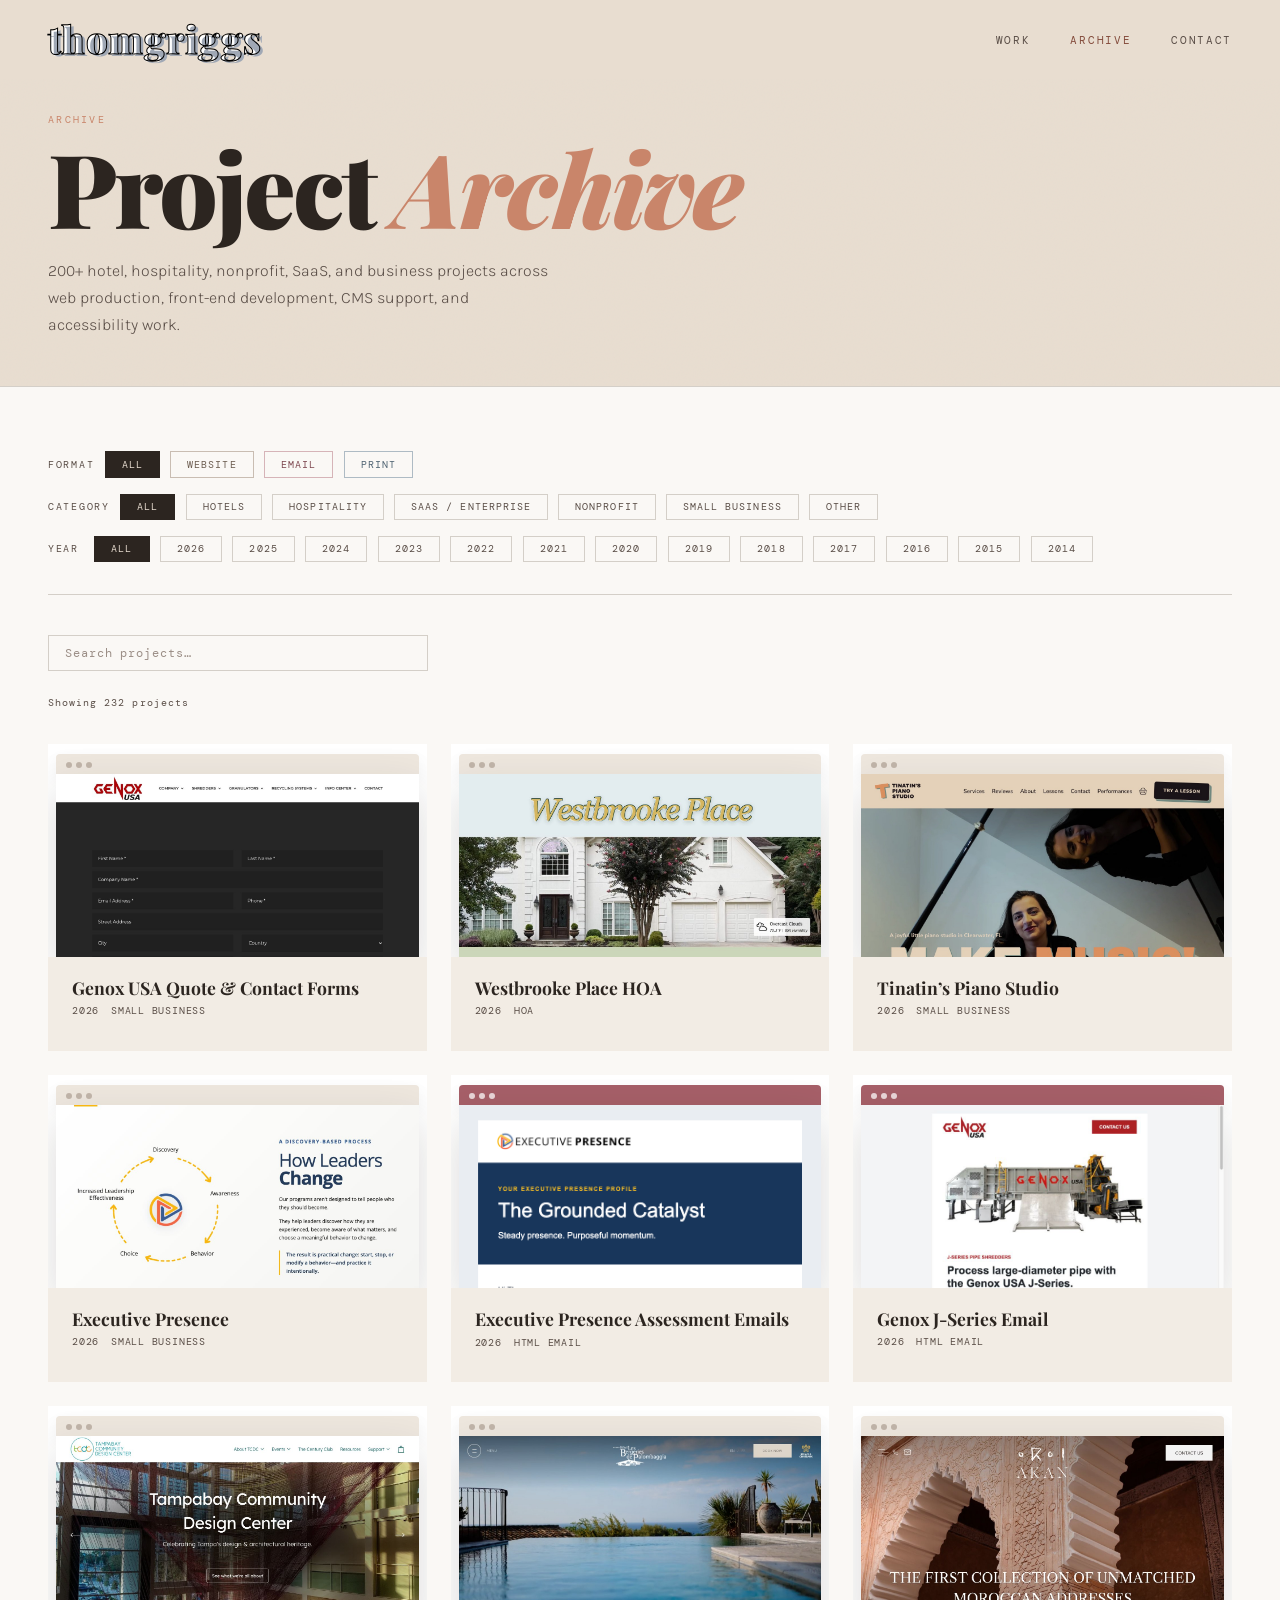
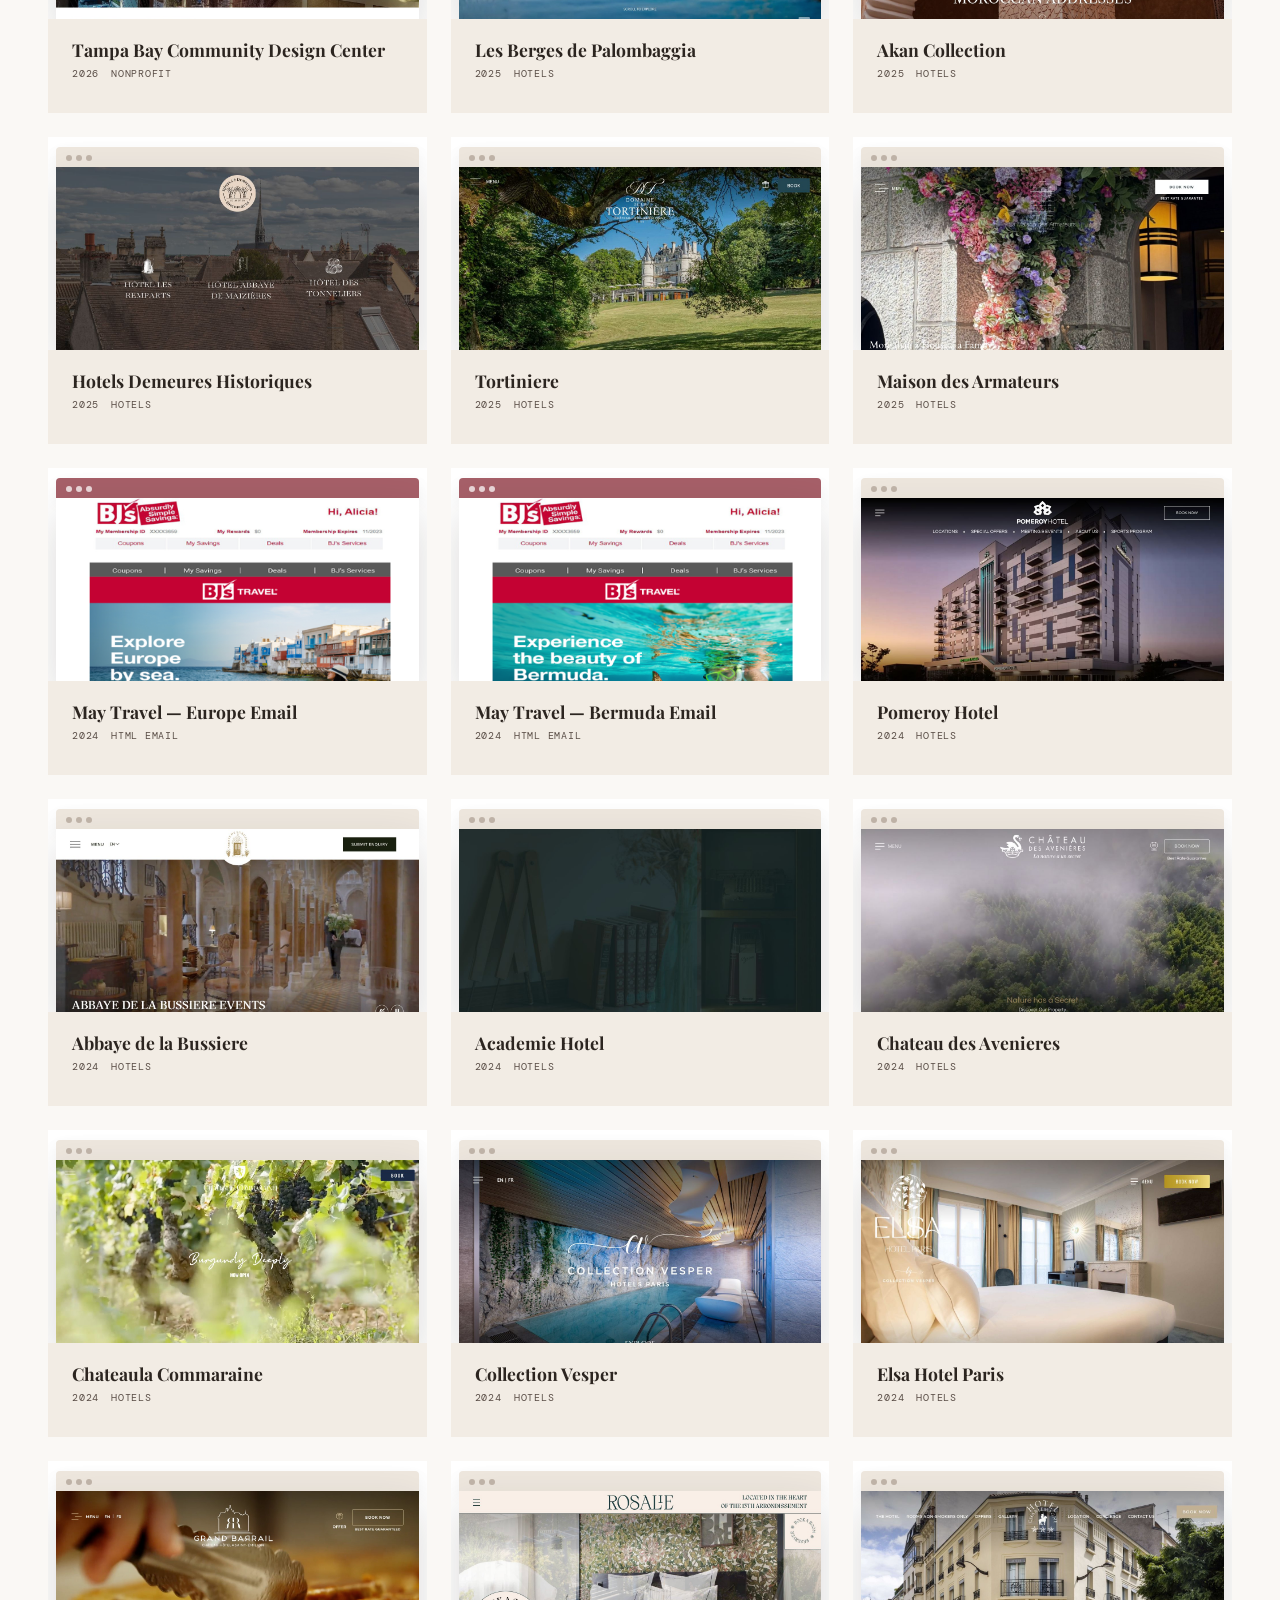
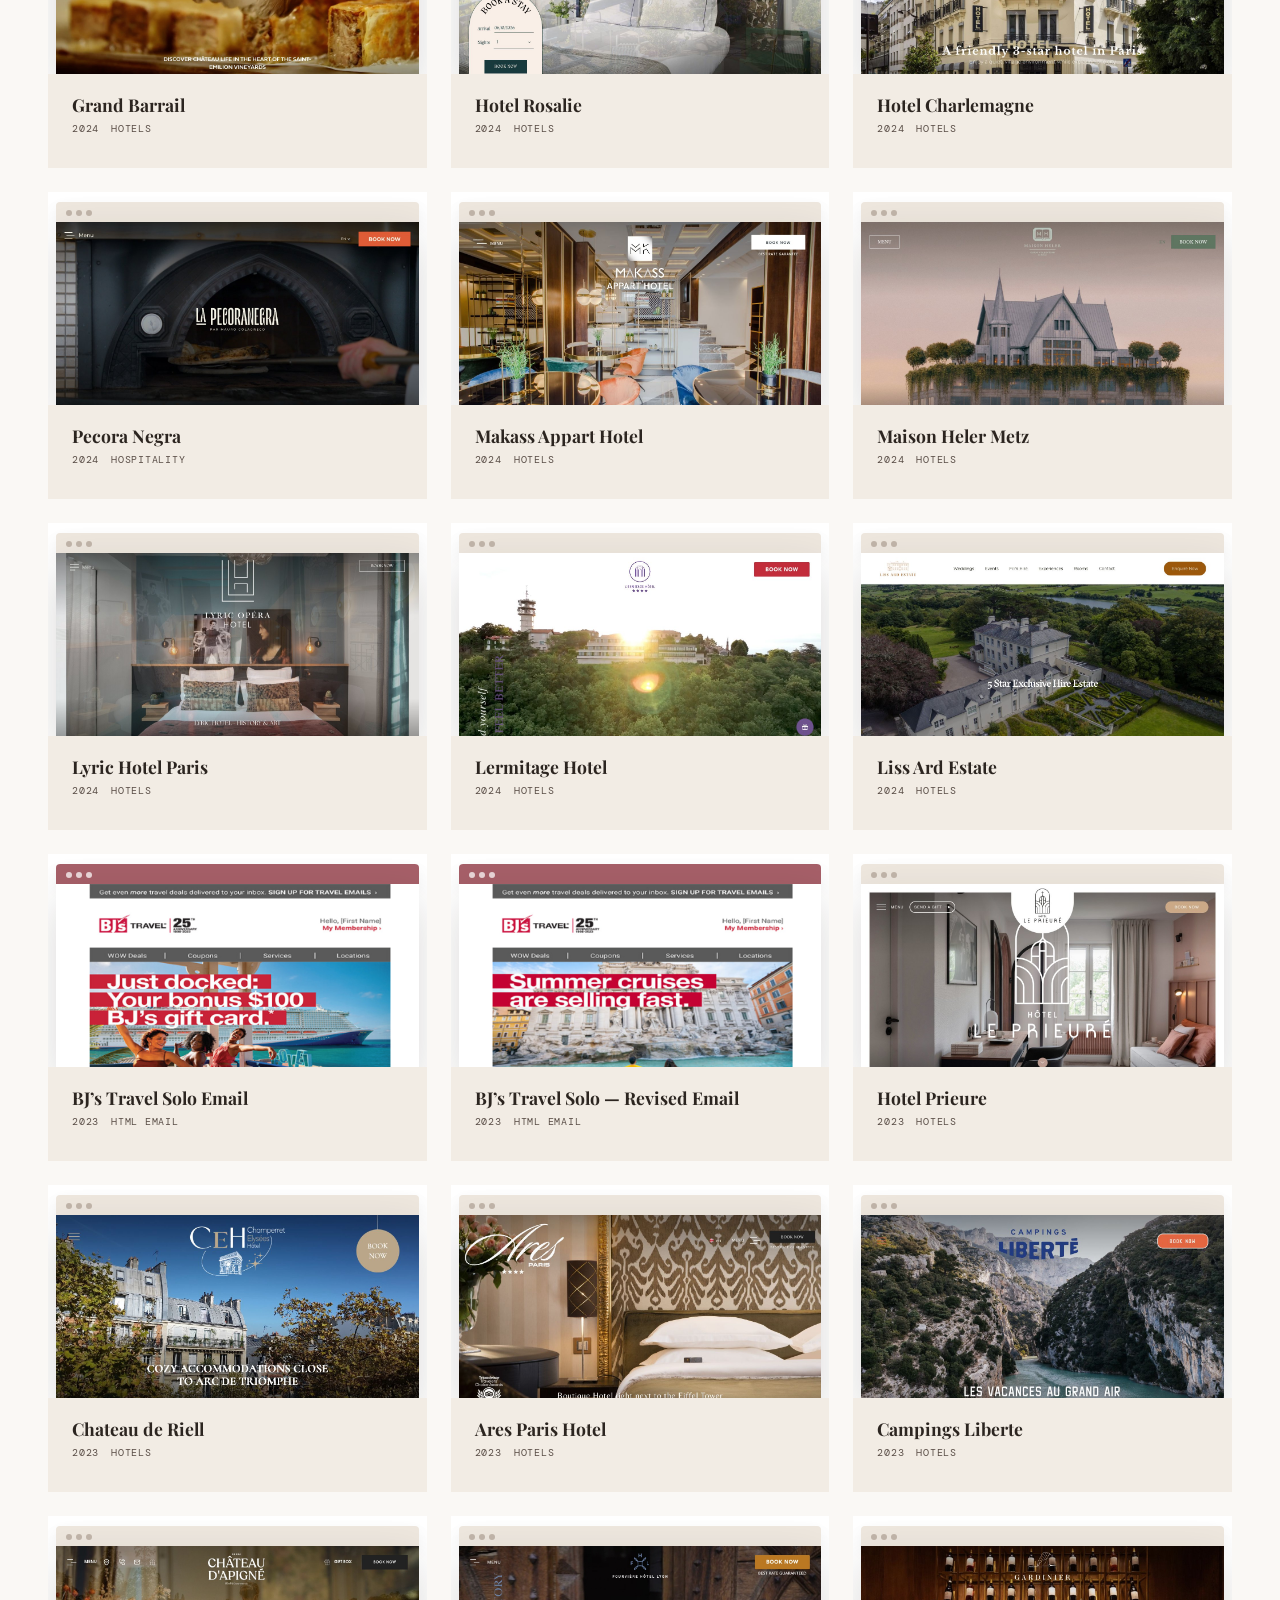
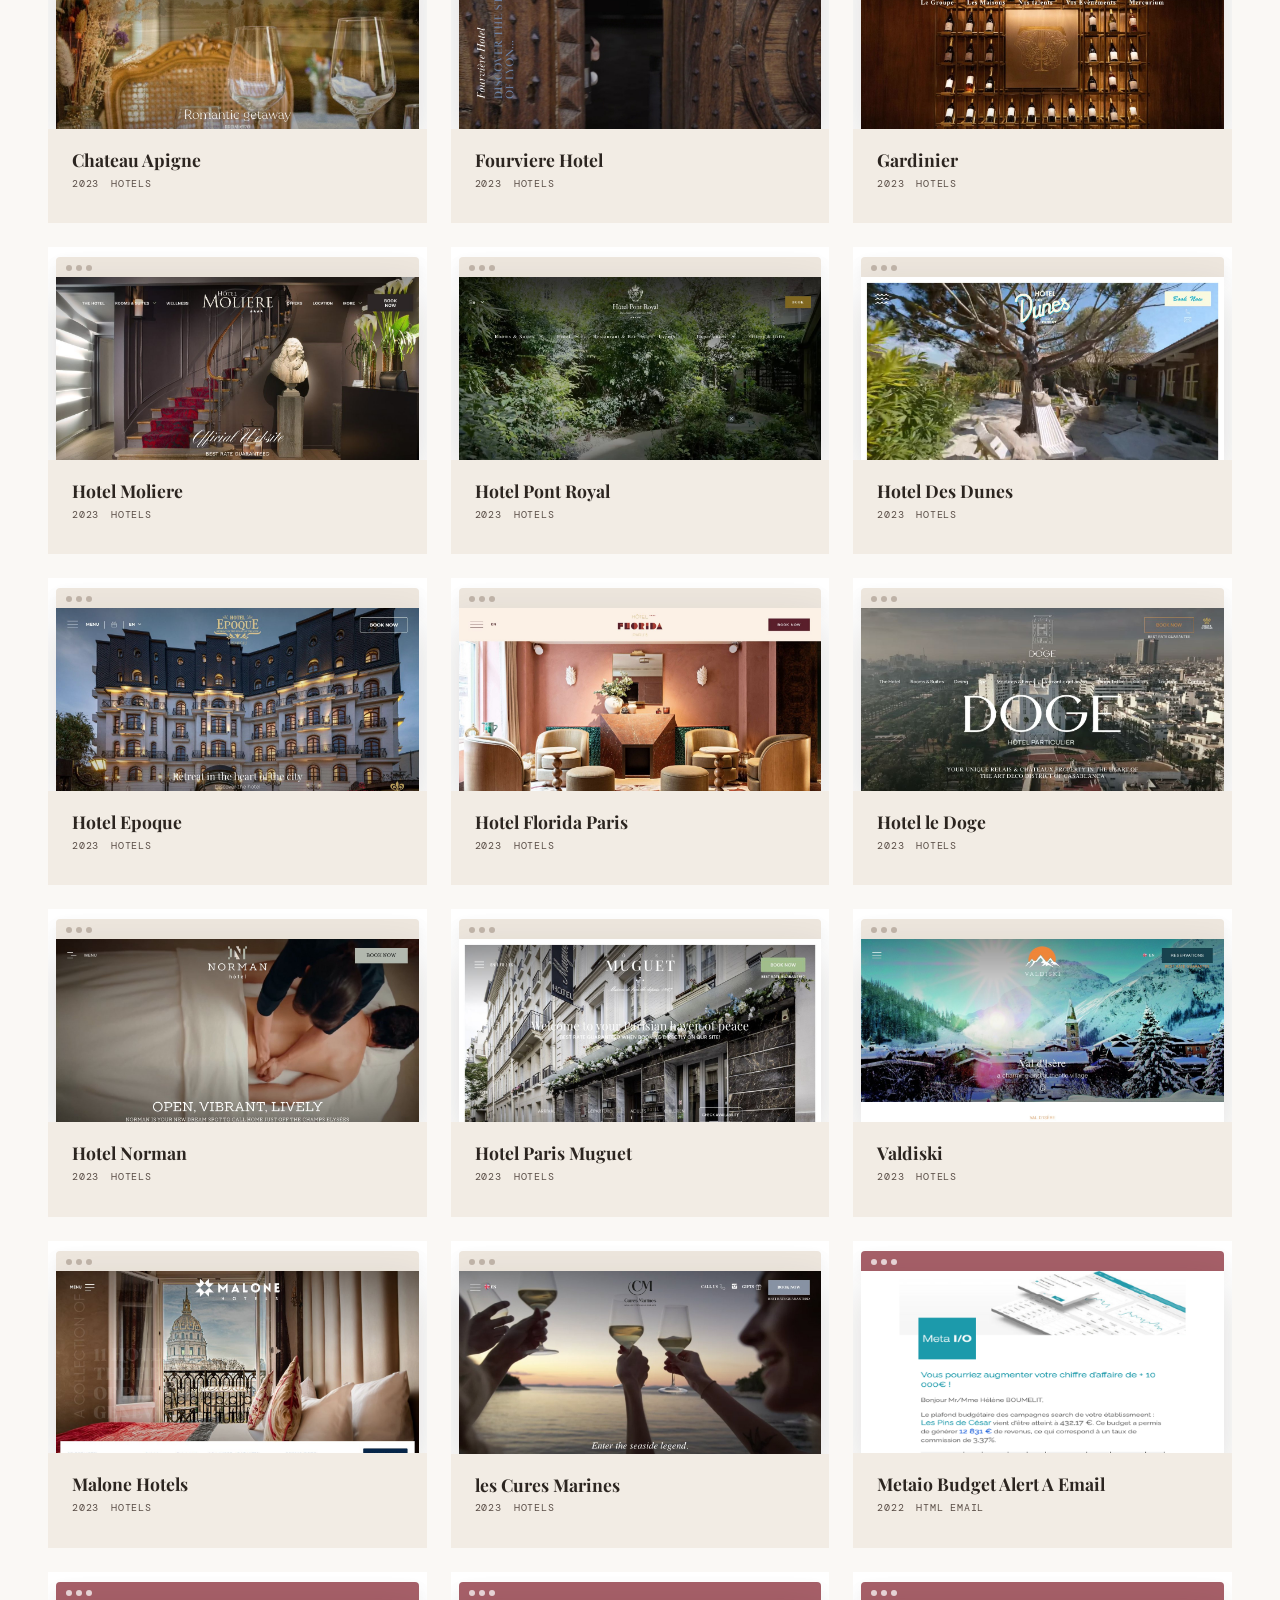
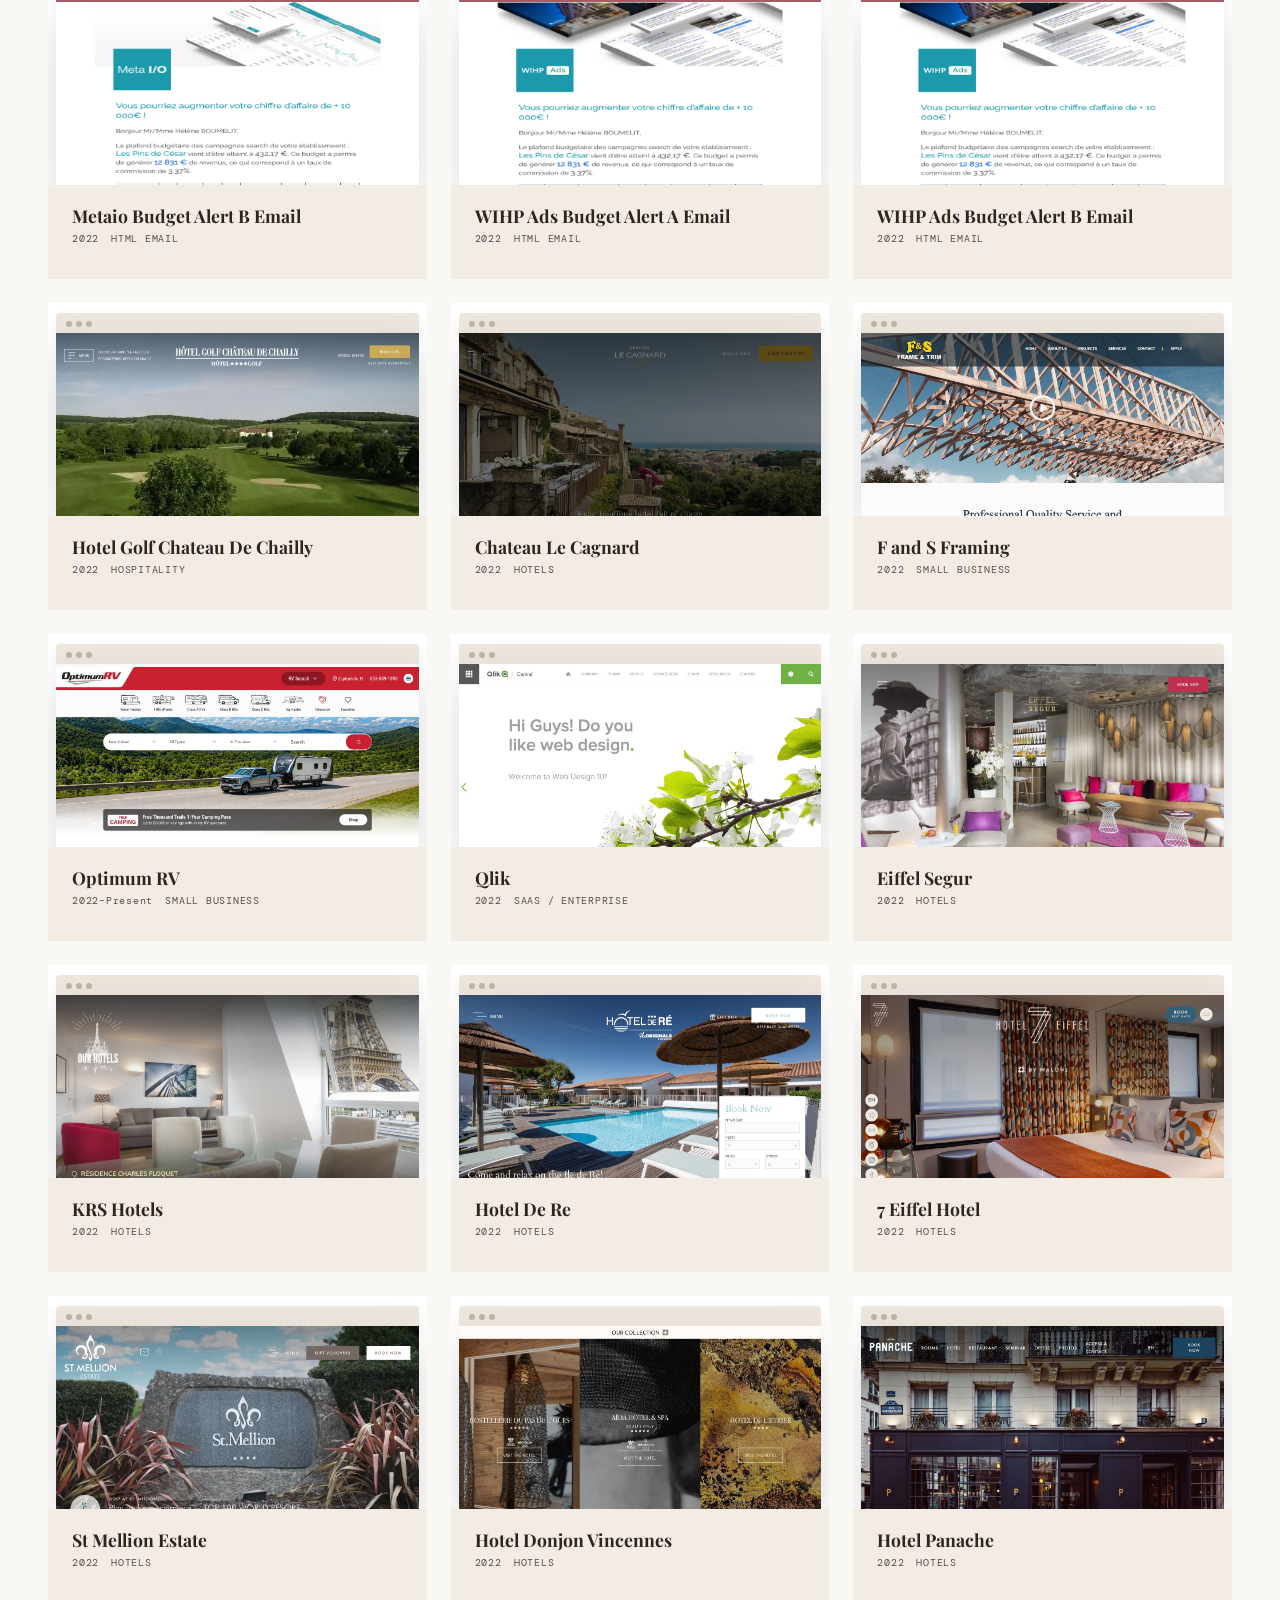
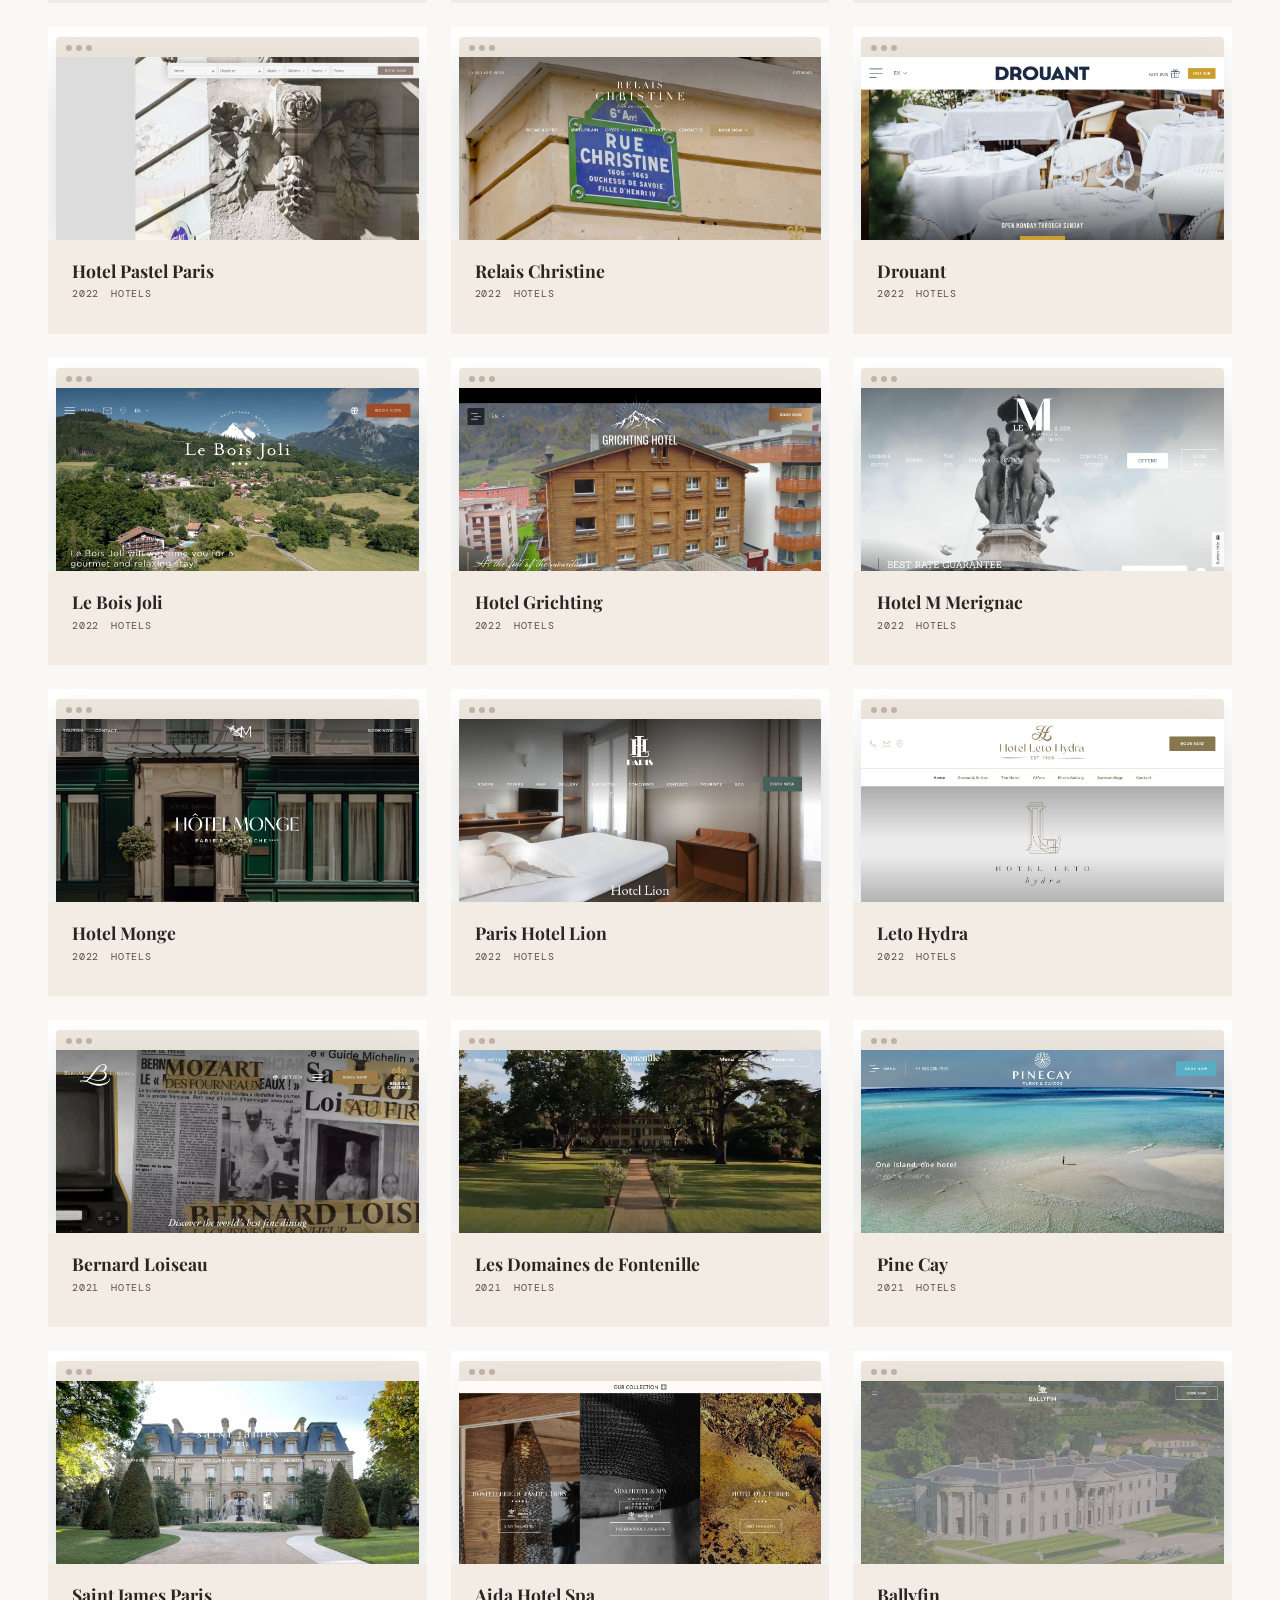
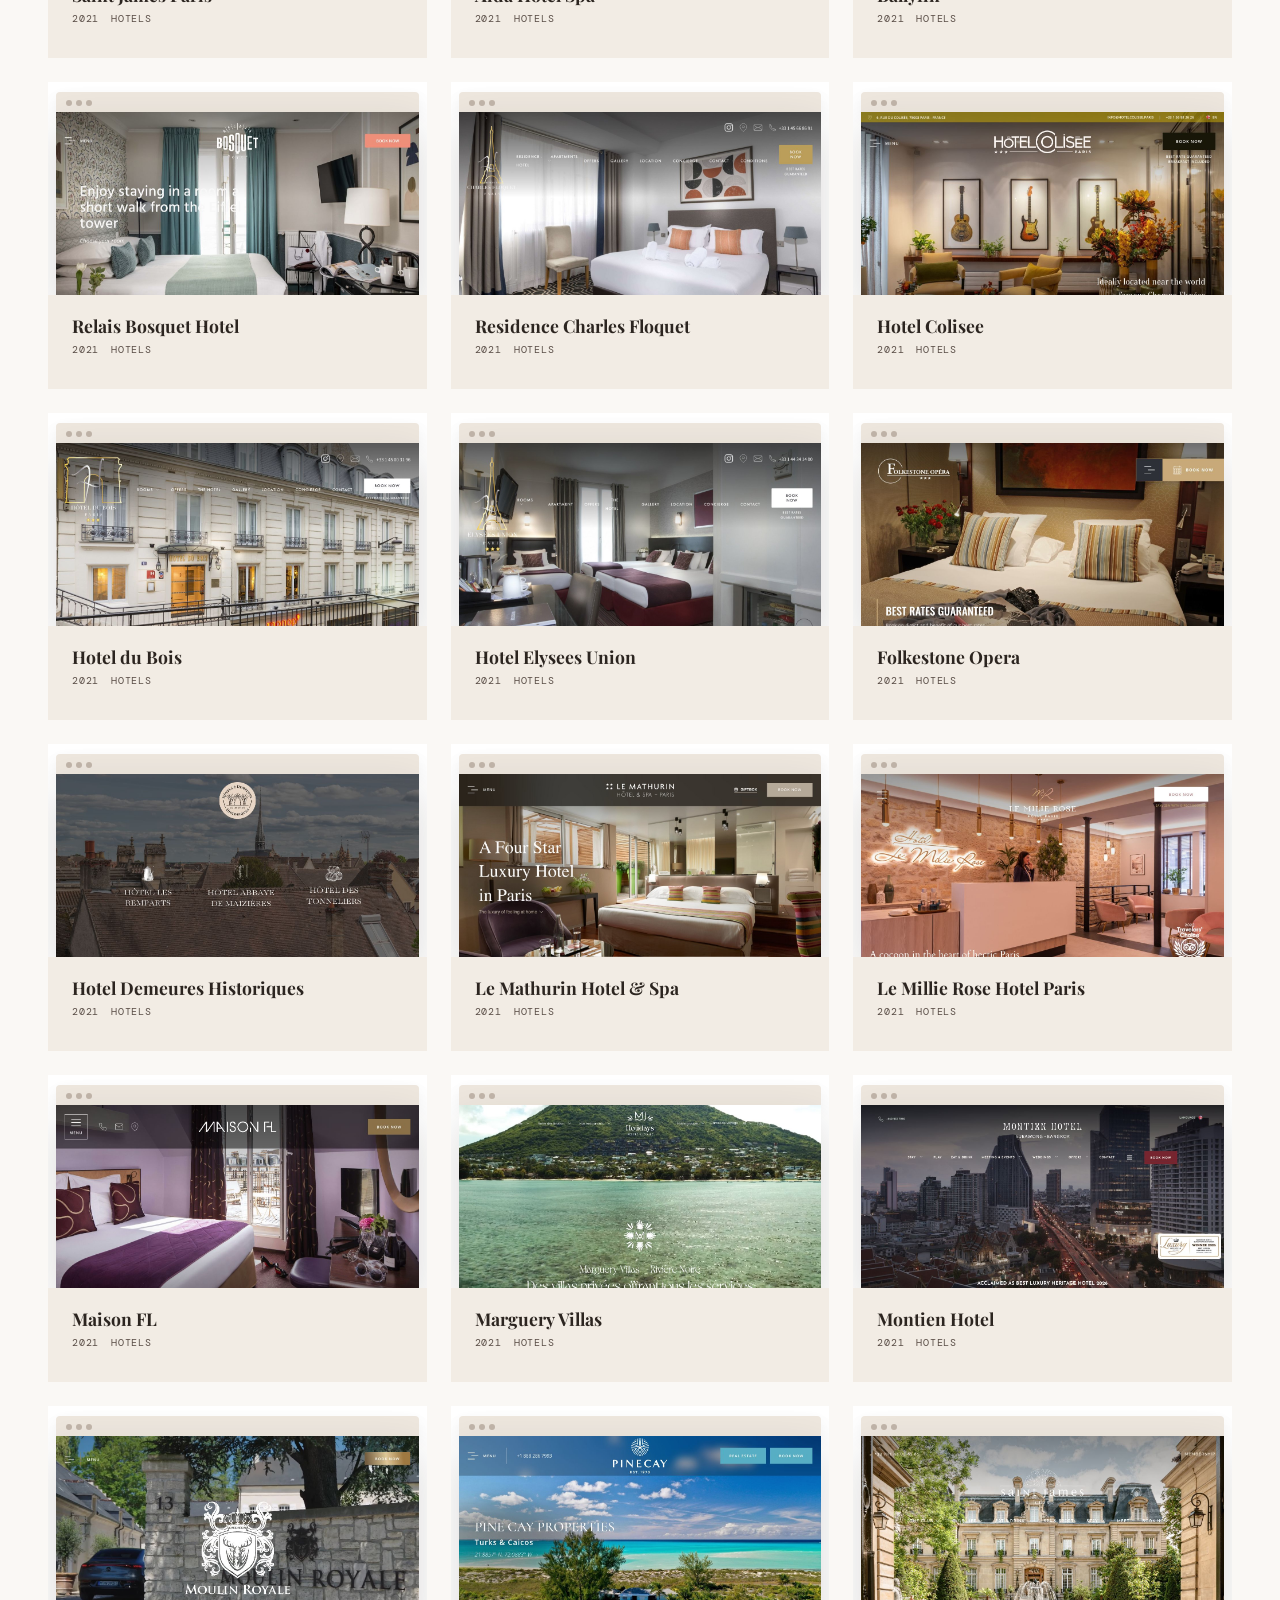
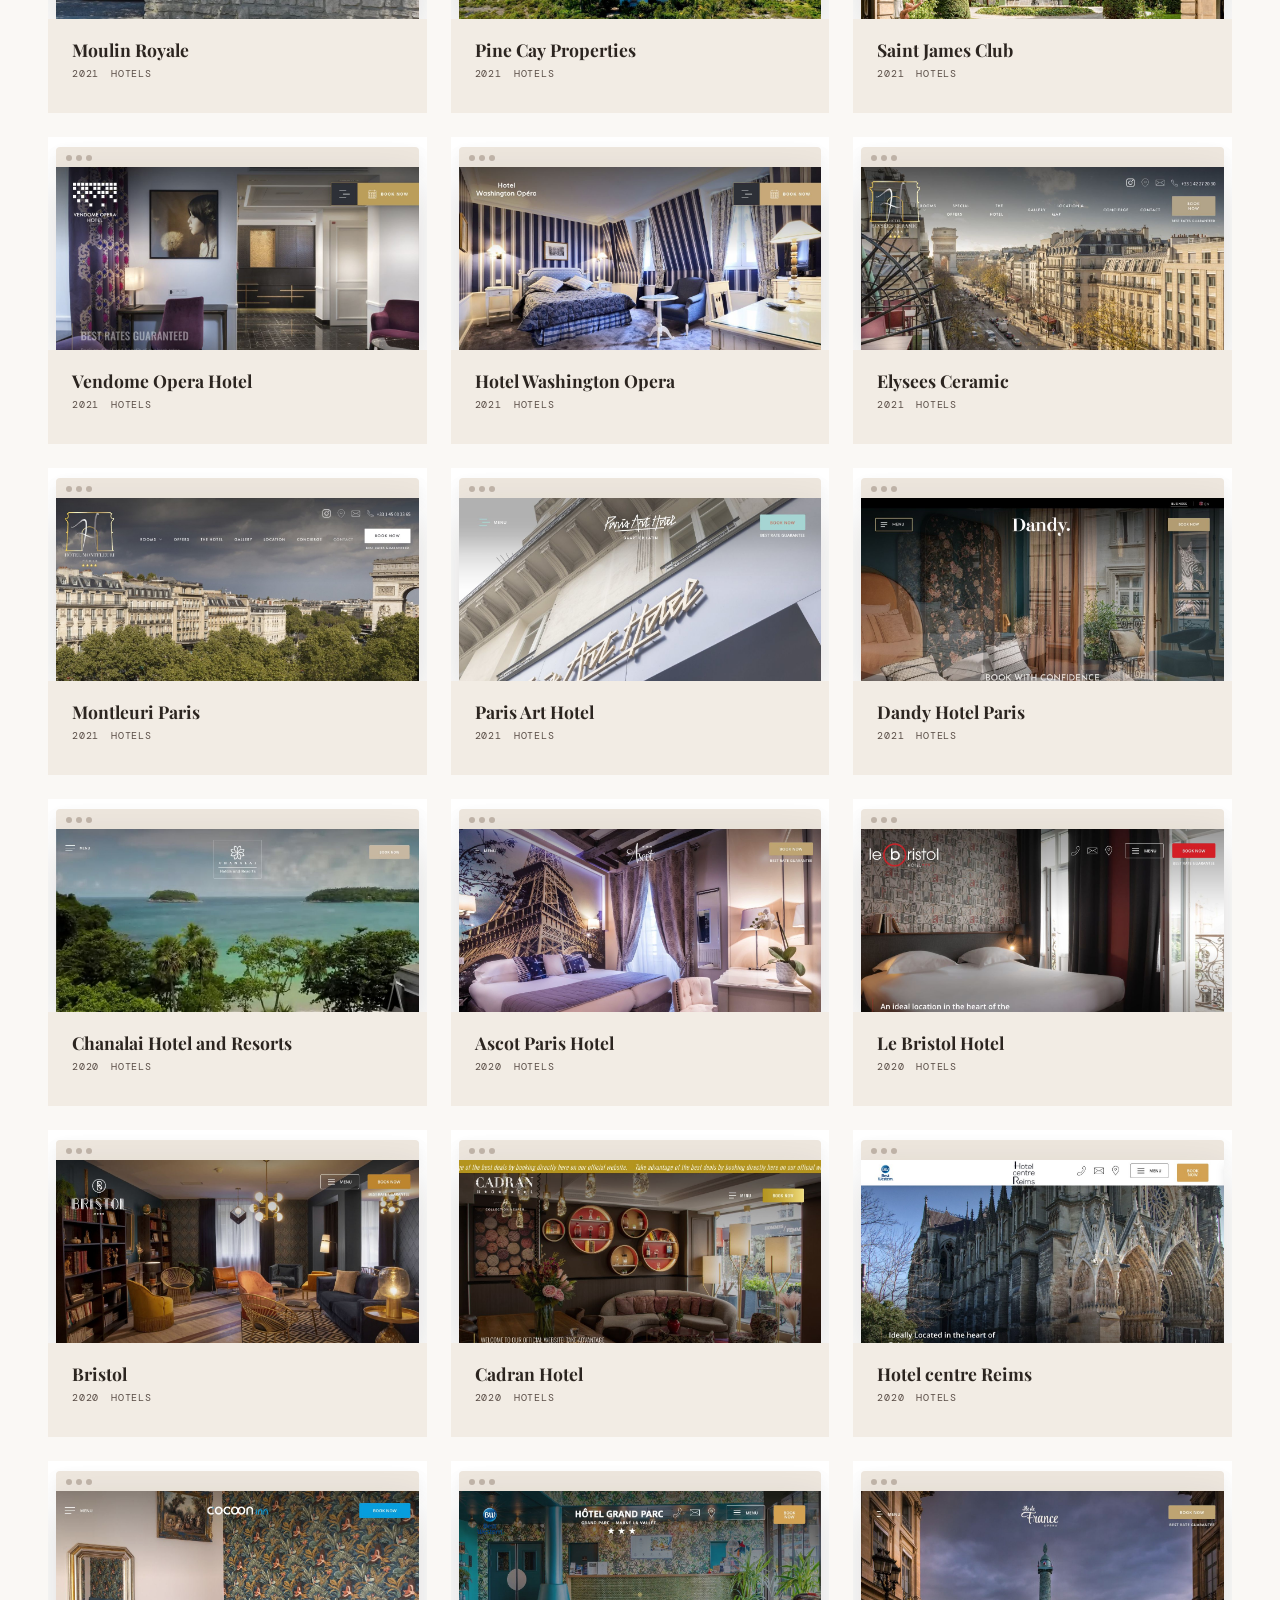
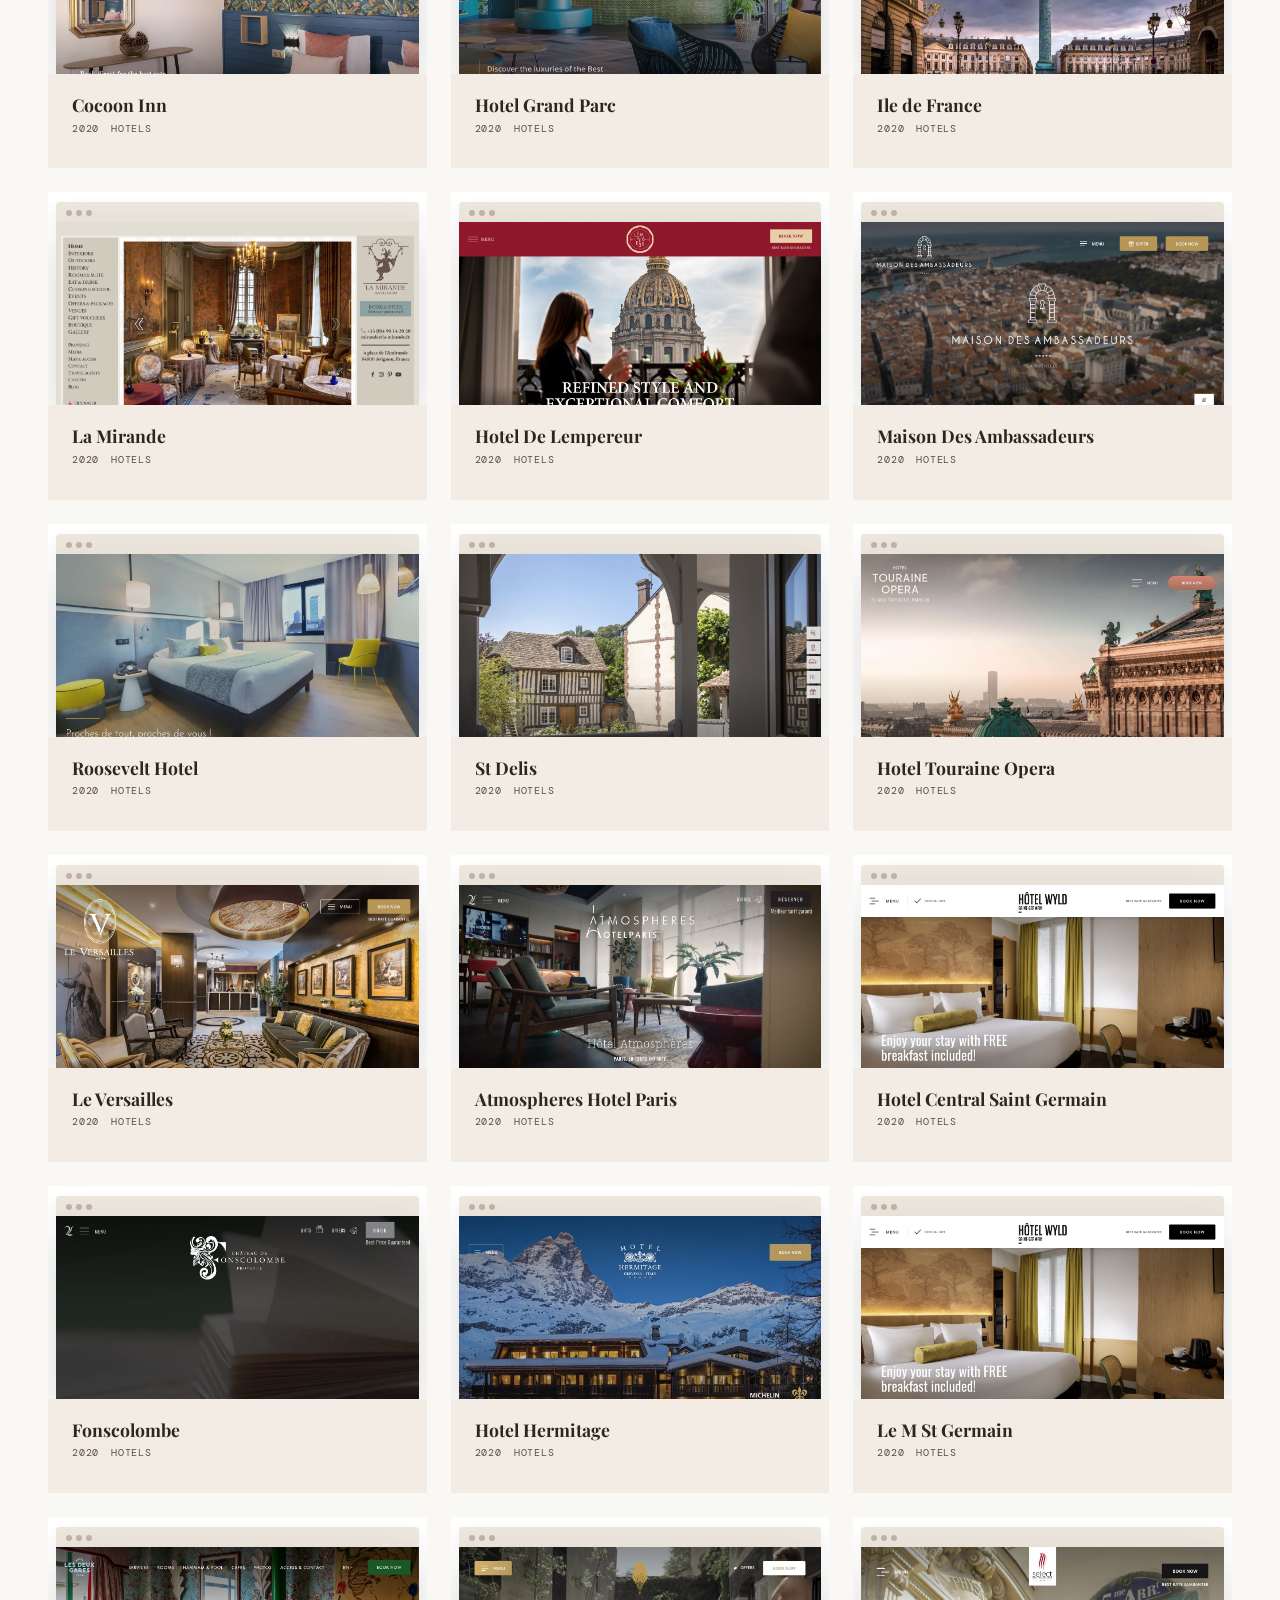
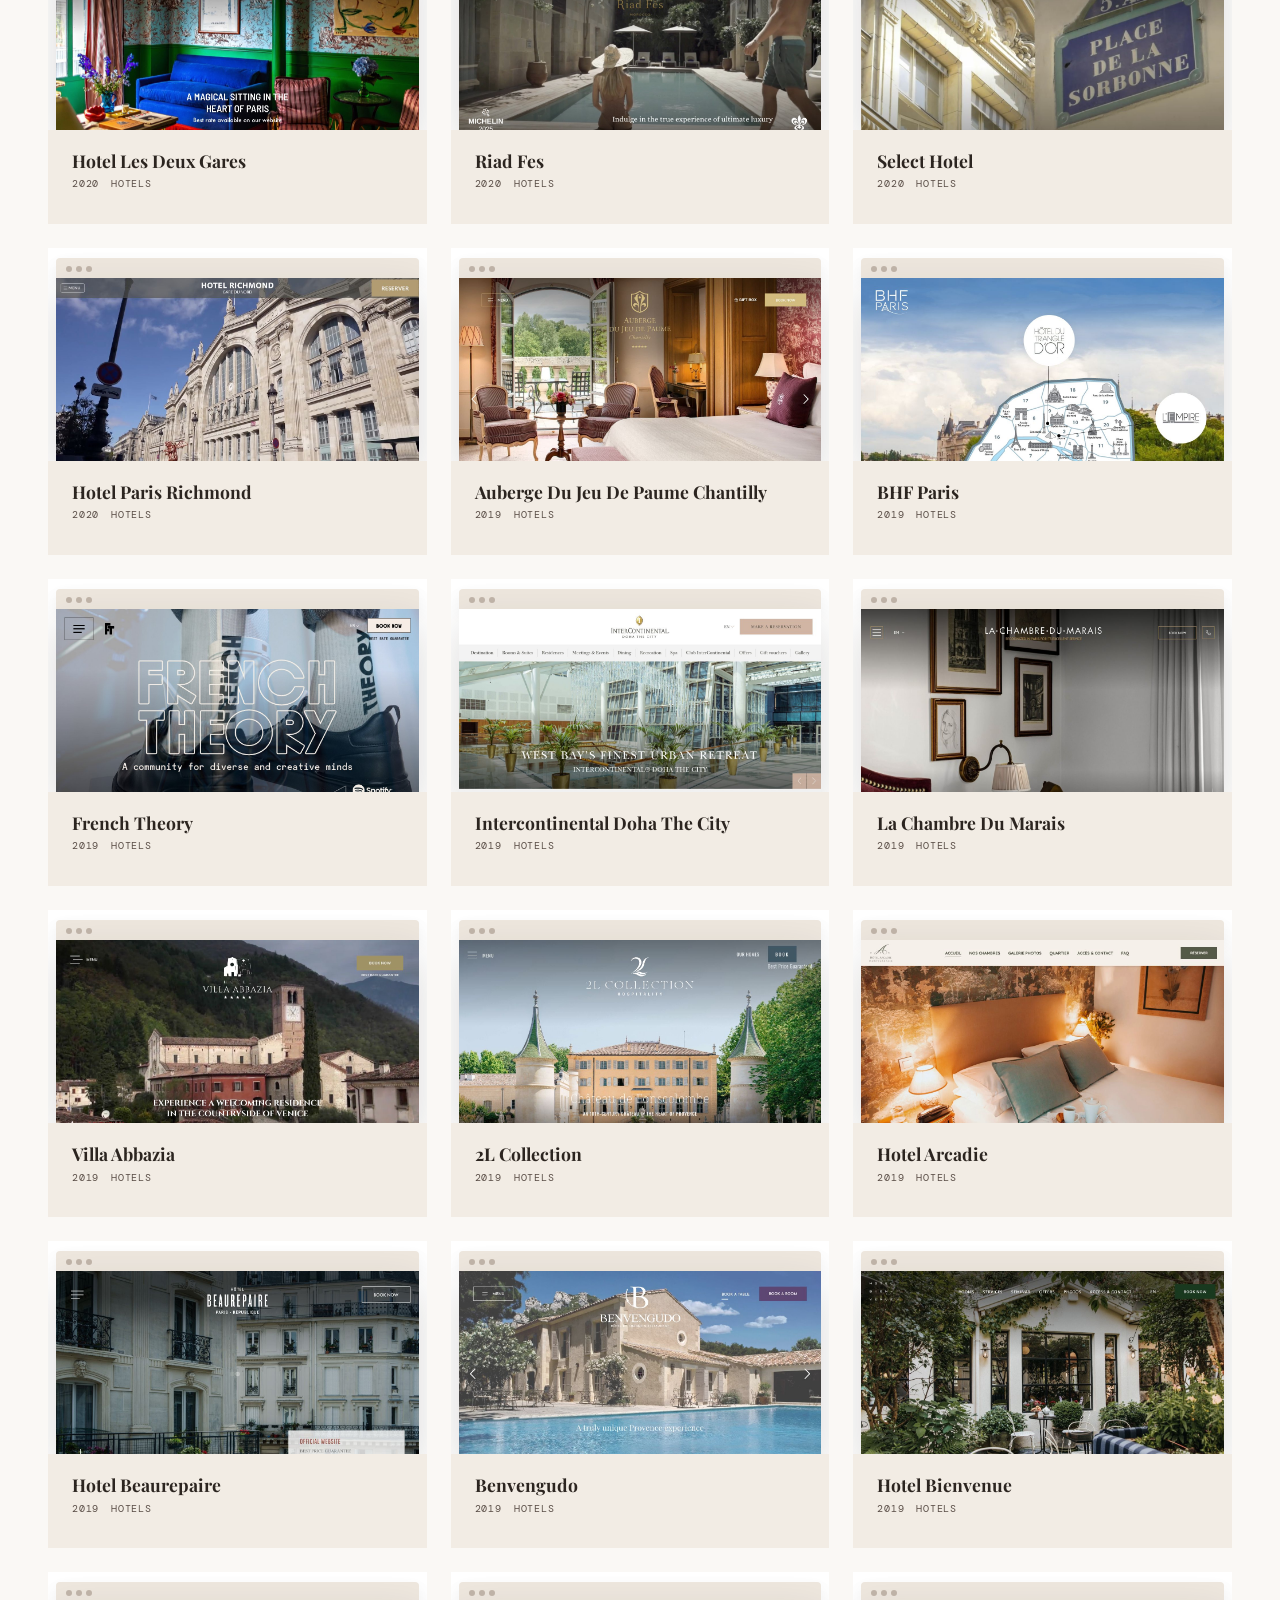
==== commit a2b9225c: "Add 2026 work: Westbrooke Place HOA, Tinatin's Piano Studio, Executive Presence site + emails, Genox" ====
--- a/archive/index.html
+++ b/archive/index.html
@@ -3,6 +3,6 @@
 200+ hotel, hospitality, nonprofit, SaaS, and business projects across web production, front-end development, CMS support, and accessibility work.
 </p> </section>  <section class="archive-section" data-astro-cid-qma2cssl> <!-- Filters --> <div class="filters-bar" data-astro-cid-qma2cssl> <div class="filter-group" data-astro-cid-qma2cssl> <span class="filter-label" data-astro-cid-qma2cssl>Format</span> <button class="filter-btn active" data-filter="format" data-value="all" aria-pressed="true" data-astro-cid-qma2cssl>All</button> <button class="filter-btn" data-filter="format" data-value="website" aria-pressed="false" data-astro-cid-qma2cssl> Website </button><button class="filter-btn" data-filter="format" data-value="email" aria-pressed="false" data-astro-cid-qma2cssl> Email </button><button class="filter-btn" data-filter="format" data-value="print" aria-pressed="false" data-astro-cid-qma2cssl> Print </button> </div> <div class="filter-group" data-astro-cid-qma2cssl> <span class="filter-label" data-astro-cid-qma2cssl>Category</span> <button class="filter-btn active" data-filter="type" data-value="all" aria-pressed="true" data-astro-cid-qma2cssl>All</button> <button class="filter-btn" data-filter="type" data-value="hotel" aria-pressed="false" data-astro-cid-qma2cssl> Hotels </button><button class="filter-btn" data-filter="type" data-value="hospitality" aria-pressed="false" data-astro-cid-qma2cssl> Hospitality </button><button class="filter-btn" data-filter="type" data-value="saas" aria-pressed="false" data-astro-cid-qma2cssl> SaaS / Enterprise </button><button class="filter-btn" data-filter="type" data-value="nonprofit" aria-pressed="false" data-astro-cid-qma2cssl> Nonprofit </button><button class="filter-btn" data-filter="type" data-value="small-business" aria-pressed="false" data-astro-cid-qma2cssl> Small Business </button><button class="filter-btn" data-filter="type" data-value="other" aria-pressed="false" data-astro-cid-qma2cssl> Other </button> </div> <div class="filter-group" data-astro-cid-qma2cssl> <span class="filter-label" data-astro-cid-qma2cssl>Year</span> <button class="filter-btn active" data-filter="year" data-value="all" aria-pressed="true" data-astro-cid-qma2cssl>All</button> <button class="filter-btn" data-filter="year" data-value="2026" aria-pressed="false" data-astro-cid-qma2cssl> 2026 </button><button class="filter-btn" data-filter="year" data-value="2025" aria-pressed="false" data-astro-cid-qma2cssl> 2025 </button><button class="filter-btn" data-filter="year" data-value="2024" aria-pressed="false" data-astro-cid-qma2cssl> 2024 </button><button class="filter-btn" data-filter="year" data-value="2023" aria-pressed="false" data-astro-cid-qma2cssl> 2023 </button><button class="filter-btn" data-filter="year" data-value="2022" aria-pressed="false" data-astro-cid-qma2cssl> 2022 </button><button class="filter-btn" data-filter="year" data-value="2021" aria-pressed="false" data-astro-cid-qma2cssl> 2021 </button><button class="filter-btn" data-filter="year" data-value="2020" aria-pressed="false" data-astro-cid-qma2cssl> 2020 </button><button class="filter-btn" data-filter="year" data-value="2019" aria-pressed="false" data-astro-cid-qma2cssl> 2019 </button><button class="filter-btn" data-filter="year" data-value="2018" aria-pressed="false" data-astro-cid-qma2cssl> 2018 </button><button class="filter-btn" data-filter="year" data-value="2017" aria-pressed="false" data-astro-cid-qma2cssl> 2017 </button><button class="filter-btn" data-filter="year" data-value="2016" aria-pressed="false" data-astro-cid-qma2cssl> 2016 </button><button class="filter-btn" data-filter="year" data-value="2015" aria-pressed="false" data-astro-cid-qma2cssl> 2015 </button><button class="filter-btn" data-filter="year" data-value="2014" aria-pressed="false" data-astro-cid-qma2cssl> 2014 </button> </div> </div> <!-- Search --> <div class="search-bar" data-astro-cid-qma2cssl> <label for="archive-search" class="sr-only" data-astro-cid-qma2cssl>Search projects</label> <input type="search" id="archive-search" class="search-input" placeholder="Search projects…" autocomplete="off" spellcheck="false" aria-label="Search projects" data-astro-cid-qma2cssl> </div> <p class="archive-count" id="archive-count" role="status" aria-live="polite" aria-atomic="true" data-astro-cid-qma2cssl>
 Showing all 200+ projects
-</p> <!-- Grid --> <div class="archive-grid" id="archive-grid" data-astro-cid-qma2cssl> <article class="archive-card" data-format="email" data-type="small-business" data-year="2026" data-astro-cid-qma2cssl> <div class="card-thumb" data-astro-cid-qma2cssl> <img src="/images/spotlight-projects/genox-jseries-email.png" alt="Genox J-Series pipe shredders email campaign" loading="lazy" onerror="this.parentElement.classList.add('thumb-placeholder')" data-astro-cid-qma2cssl> </div> <div class="card-body" data-astro-cid-qma2cssl> <a href="https://studio.thomgriggs.com/genox/jseries_email/" class="card-name-link" target="_blank" rel="noopener" data-astro-cid-qma2cssl> <h2 class="card-name" data-astro-cid-qma2cssl>Genox J-Series Email</h2> </a> <div class="card-meta" data-astro-cid-qma2cssl> <span class="card-year" data-astro-cid-qma2cssl>2026</span> <span class="card-type" data-astro-cid-qma2cssl>HTML Email</span> </div> </div> </article><article class="archive-card" data-format="email" data-type="other" data-year="2024" data-astro-cid-qma2cssl> <div class="card-thumb" data-astro-cid-qma2cssl> <img src="/images/spotlight-projects/bjs-travel-email.png" alt="May Travel Europe email campaign" loading="lazy" onerror="this.parentElement.classList.add('thumb-placeholder')" data-astro-cid-qma2cssl> </div> <div class="card-body" data-astro-cid-qma2cssl> <a href="https://studio.thomgriggs.com/marketingdirection/bjs/00524_MayTravel_Banner1_Europe/" class="card-name-link" target="_blank" rel="noopener" data-astro-cid-qma2cssl> <h2 class="card-name" data-astro-cid-qma2cssl>May Travel — Europe Email</h2> </a> <div class="card-meta" data-astro-cid-qma2cssl> <span class="card-year" data-astro-cid-qma2cssl>2024</span> <span class="card-type" data-astro-cid-qma2cssl>HTML Email</span> </div> </div> </article><article class="archive-card" data-format="email" data-type="other" data-year="2024" data-astro-cid-qma2cssl> <div class="card-thumb" data-astro-cid-qma2cssl> <img src="/images/spotlight-projects/bjs-may-travel-bermuda-email.png" alt="May Travel Bermuda email campaign" loading="lazy" onerror="this.parentElement.classList.add('thumb-placeholder')" data-astro-cid-qma2cssl> </div> <div class="card-body" data-astro-cid-qma2cssl> <a href="https://studio.thomgriggs.com/marketingdirection/bjs/00524_MayTravel_DedicatedEmail/" class="card-name-link" target="_blank" rel="noopener" data-astro-cid-qma2cssl> <h2 class="card-name" data-astro-cid-qma2cssl>May Travel — Bermuda Email</h2> </a> <div class="card-meta" data-astro-cid-qma2cssl> <span class="card-year" data-astro-cid-qma2cssl>2024</span> <span class="card-type" data-astro-cid-qma2cssl>HTML Email</span> </div> </div> </article><article class="archive-card" data-format="email" data-type="other" data-year="2023" data-astro-cid-qma2cssl> <div class="card-thumb" data-astro-cid-qma2cssl> <img src="/images/spotlight-projects/bjs-travel-solo-email.png" alt="BJ’s Travel Solo email campaign" loading="lazy" onerror="this.parentElement.classList.add('thumb-placeholder')" data-astro-cid-qma2cssl> </div> <div class="card-body" data-astro-cid-qma2cssl> <a href="https://studio.thomgriggs.com/marketingdirection/bjs/20230331_solo2_bjs/" class="card-name-link" target="_blank" rel="noopener" data-astro-cid-qma2cssl> <h2 class="card-name" data-astro-cid-qma2cssl>BJ’s Travel Solo Email</h2> </a> <div class="card-meta" data-astro-cid-qma2cssl> <span class="card-year" data-astro-cid-qma2cssl>2023</span> <span class="card-type" data-astro-cid-qma2cssl>HTML Email</span> </div> </div> </article><article class="archive-card" data-format="email" data-type="other" data-year="2023" data-astro-cid-qma2cssl> <div class="card-thumb" data-astro-cid-qma2cssl> <img src="/images/spotlight-projects/bjs-travel-solo-revised-email.png" alt="BJ’s Travel Solo revised email campaign" loading="lazy" onerror="this.parentElement.classList.add('thumb-placeholder')" data-astro-cid-qma2cssl> </div> <div class="card-body" data-astro-cid-qma2cssl> <a href="https://studio.thomgriggs.com/marketingdirection/bjs/20230331_solo2_bjs_Revised/" class="card-name-link" target="_blank" rel="noopener" data-astro-cid-qma2cssl> <h2 class="card-name" data-astro-cid-qma2cssl>BJ’s Travel Solo — Revised Email</h2> </a> <div class="card-meta" data-astro-cid-qma2cssl> <span class="card-year" data-astro-cid-qma2cssl>2023</span> <span class="card-type" data-astro-cid-qma2cssl>HTML Email</span> </div> </div> </article><article class="archive-card" data-format="email" data-type="saas" data-year="2022" data-astro-cid-qma2cssl> <div class="card-thumb" data-astro-cid-qma2cssl> <img src="/images/spotlight-projects/metaio-budget-a-email.png" alt="Metaio Budget Alert A email campaign" loading="lazy" onerror="this.parentElement.classList.add('thumb-placeholder')" data-astro-cid-qma2cssl> </div> <div class="card-body" data-astro-cid-qma2cssl> <a href="https://studio.thomgriggs.com/metaio/emails/budget-alert-a/" class="card-name-link" target="_blank" rel="noopener" data-astro-cid-qma2cssl> <h2 class="card-name" data-astro-cid-qma2cssl>Metaio Budget Alert A Email</h2> </a> <div class="card-meta" data-astro-cid-qma2cssl> <span class="card-year" data-astro-cid-qma2cssl>2022</span> <span class="card-type" data-astro-cid-qma2cssl>HTML Email</span> </div> </div> </article><article class="archive-card" data-format="email" data-type="saas" data-year="2022" data-astro-cid-qma2cssl> <div class="card-thumb" data-astro-cid-qma2cssl> <img src="/images/spotlight-projects/metaio-budget-b-email.png" alt="Metaio Budget Alert B email campaign" loading="lazy" onerror="this.parentElement.classList.add('thumb-placeholder')" data-astro-cid-qma2cssl> </div> <div class="card-body" data-astro-cid-qma2cssl> <a href="https://studio.thomgriggs.com/metaio/emails/budget-alert-b/" class="card-name-link" target="_blank" rel="noopener" data-astro-cid-qma2cssl> <h2 class="card-name" data-astro-cid-qma2cssl>Metaio Budget Alert B Email</h2> </a> <div class="card-meta" data-astro-cid-qma2cssl> <span class="card-year" data-astro-cid-qma2cssl>2022</span> <span class="card-type" data-astro-cid-qma2cssl>HTML Email</span> </div> </div> </article><article class="archive-card" data-format="email" data-type="saas" data-year="2022" data-astro-cid-qma2cssl> <div class="card-thumb" data-astro-cid-qma2cssl> <img src="/images/spotlight-projects/metaio-wihp-ads-budget-a-email.png" alt="WIHP Ads Budget Alert A email campaign" loading="lazy" onerror="this.parentElement.classList.add('thumb-placeholder')" data-astro-cid-qma2cssl> </div> <div class="card-body" data-astro-cid-qma2cssl> <a href="https://studio.thomgriggs.com/metaio/emails/wihp-ads-budget-alert-a/" class="card-name-link" target="_blank" rel="noopener" data-astro-cid-qma2cssl> <h2 class="card-name" data-astro-cid-qma2cssl>WIHP Ads Budget Alert A Email</h2> </a> <div class="card-meta" data-astro-cid-qma2cssl> <span class="card-year" data-astro-cid-qma2cssl>2022</span> <span class="card-type" data-astro-cid-qma2cssl>HTML Email</span> </div> </div> </article><article class="archive-card" data-format="email" data-type="saas" data-year="2022" data-astro-cid-qma2cssl> <div class="card-thumb" data-astro-cid-qma2cssl> <img src="/images/spotlight-projects/metaio-wihp-ads-budget-b-email.png" alt="WIHP Ads Budget Alert B email campaign" loading="lazy" onerror="this.parentElement.classList.add('thumb-placeholder')" data-astro-cid-qma2cssl> </div> <div class="card-body" data-astro-cid-qma2cssl> <a href="https://studio.thomgriggs.com/metaio/emails/wihp-ads-budget-alert-b/" class="card-name-link" target="_blank" rel="noopener" data-astro-cid-qma2cssl> <h2 class="card-name" data-astro-cid-qma2cssl>WIHP Ads Budget Alert B Email</h2> </a> <div class="card-meta" data-astro-cid-qma2cssl> <span class="card-year" data-astro-cid-qma2cssl>2022</span> <span class="card-type" data-astro-cid-qma2cssl>HTML Email</span> </div> </div> </article><article class="archive-card" data-format="print" data-type="other" data-year="2007" data-astro-cid-qma2cssl> <div class="card-thumb" data-astro-cid-qma2cssl> <img src="/images/spotlight-projects/advalite-catalog-spread.jpg" alt="Adva-Lite 2008 printed catalog spread" loading="lazy" onerror="this.parentElement.classList.add('thumb-placeholder')" data-astro-cid-qma2cssl> </div> <div class="card-body" data-astro-cid-qma2cssl> <a href="/archive/advalite-catalog/" class="card-name-link" target="_blank" rel="noopener" data-astro-cid-qma2cssl> <h2 class="card-name" data-astro-cid-qma2cssl>Adva-Lite 2008 Printed Catalog</h2> </a> <div class="card-meta" data-astro-cid-qma2cssl> <span class="card-year" data-astro-cid-qma2cssl>2007–2008</span> <span class="card-type" data-astro-cid-qma2cssl>Print Catalog</span> </div> </div> </article><article class="archive-card" data-format="website" data-type="nonprofit" data-year="2026" data-astro-cid-qma2cssl> <div class="card-thumb" data-astro-cid-qma2cssl> <img src="/images/archive-screenshots/tampabay-community-design-center.png" alt="Tampa Bay Community Design Center" loading="lazy" onerror="this.parentElement.classList.add('thumb-placeholder')" data-astro-cid-qma2cssl> </div> <div class="card-body" data-astro-cid-qma2cssl> <a href="https://www.tbcommunitydesign.org/" class="card-name-link" target="_blank" rel="noopener" data-astro-cid-qma2cssl> <h2 class="card-name" data-astro-cid-qma2cssl>Tampa Bay Community Design Center</h2> </a> <div class="card-meta" data-astro-cid-qma2cssl> <span class="card-year" data-astro-cid-qma2cssl>2026</span> <span class="card-type" data-astro-cid-qma2cssl>Nonprofit</span> </div> </div> </article><article class="archive-card" data-format="website" data-type="hotel" data-year="2019" data-astro-cid-qma2cssl> <div class="card-thumb" data-astro-cid-qma2cssl> <img src="/images/archive-screenshots/auberge-du-jeu-de-paume-chantilly.png" alt="Auberge Du Jeu De Paume Chantilly" loading="lazy" onerror="this.parentElement.classList.add('thumb-placeholder')" data-astro-cid-qma2cssl> </div> <div class="card-body" data-astro-cid-qma2cssl> <a href="https://aubergedujeudepaumechantilly.fr/" class="card-name-link" target="_blank" rel="noopener" data-astro-cid-qma2cssl> <h2 class="card-name" data-astro-cid-qma2cssl>Auberge Du Jeu De Paume Chantilly</h2> </a> <div class="card-meta" data-astro-cid-qma2cssl> <span class="card-year" data-astro-cid-qma2cssl>2019</span> <span class="card-type" data-astro-cid-qma2cssl>Hotels</span> </div> </div> </article><article class="archive-card" data-format="website" data-type="hotel" data-year="2021" data-astro-cid-qma2cssl> <div class="card-thumb" data-astro-cid-qma2cssl> <img src="/images/archive-screenshots/bernard-loiseau.png" alt="Bernard Loiseau" loading="lazy" onerror="this.parentElement.classList.add('thumb-placeholder')" data-astro-cid-qma2cssl> </div> <div class="card-body" data-astro-cid-qma2cssl> <a href="https://bernard-loiseau.com/" class="card-name-link" target="_blank" rel="noopener" data-astro-cid-qma2cssl> <h2 class="card-name" data-astro-cid-qma2cssl>Bernard Loiseau</h2> </a> <div class="card-meta" data-astro-cid-qma2cssl> <span class="card-year" data-astro-cid-qma2cssl>2021</span> <span class="card-type" data-astro-cid-qma2cssl>Hotels</span> </div> </div> </article><article class="archive-card" data-format="website" data-type="hotel" data-year="2019" data-astro-cid-qma2cssl> <div class="card-thumb" data-astro-cid-qma2cssl> <img src="/images/archive-screenshots/bhf-paris.png" alt="BHF Paris" loading="lazy" onerror="this.parentElement.classList.add('thumb-placeholder')" data-astro-cid-qma2cssl> </div> <div class="card-body" data-astro-cid-qma2cssl> <a href="https://bhfparis.com/" class="card-name-link" target="_blank" rel="noopener" data-astro-cid-qma2cssl> <h2 class="card-name" data-astro-cid-qma2cssl>BHF Paris</h2> </a> <div class="card-meta" data-astro-cid-qma2cssl> <span class="card-year" data-astro-cid-qma2cssl>2019</span> <span class="card-type" data-astro-cid-qma2cssl>Hotels</span> </div> </div> </article><article class="archive-card" data-format="website" data-type="hospitality" data-year="2022" data-astro-cid-qma2cssl> <div class="card-thumb" data-astro-cid-qma2cssl> <img src="/images/archive-screenshots/hotel-golf-chateau-de-chailly.png" alt="Hotel Golf Chateau De Chailly" loading="lazy" onerror="this.parentElement.classList.add('thumb-placeholder')" data-astro-cid-qma2cssl> </div> <div class="card-body" data-astro-cid-qma2cssl> <a href="https://chailly.com/" class="card-name-link" target="_blank" rel="noopener" data-astro-cid-qma2cssl> <h2 class="card-name" data-astro-cid-qma2cssl>Hotel Golf Chateau De Chailly</h2> </a> <div class="card-meta" data-astro-cid-qma2cssl> <span class="card-year" data-astro-cid-qma2cssl>2022</span> <span class="card-type" data-astro-cid-qma2cssl>Hospitality</span> </div> </div> </article><article class="archive-card" data-format="website" data-type="hotel" data-year="2020" data-astro-cid-qma2cssl> <div class="card-thumb" data-astro-cid-qma2cssl> <img src="/images/archive-screenshots/chanalai-hotel-and-resorts.png" alt="Chanalai Hotel and Resorts" loading="lazy" onerror="this.parentElement.classList.add('thumb-placeholder')" data-astro-cid-qma2cssl> </div> <div class="card-body" data-astro-cid-qma2cssl> <a href="https://chanalai.com/" class="card-name-link" target="_blank" rel="noopener" data-astro-cid-qma2cssl> <h2 class="card-name" data-astro-cid-qma2cssl>Chanalai Hotel and Resorts</h2> </a> <div class="card-meta" data-astro-cid-qma2cssl> <span class="card-year" data-astro-cid-qma2cssl>2020</span> <span class="card-type" data-astro-cid-qma2cssl>Hotels</span> </div> </div> </article><article class="archive-card" data-format="website" data-type="hotel" data-year="2022" data-astro-cid-qma2cssl> <div class="card-thumb" data-astro-cid-qma2cssl> <img src="/images/archive-screenshots/chateau-le-cagnard.png" alt="Chateau Le Cagnard" loading="lazy" onerror="this.parentElement.classList.add('thumb-placeholder')" data-astro-cid-qma2cssl> </div> <div class="card-body" data-astro-cid-qma2cssl> <a href="https://lecagnard.fr/" class="card-name-link" target="_blank" rel="noopener" data-astro-cid-qma2cssl> <h2 class="card-name" data-astro-cid-qma2cssl>Chateau Le Cagnard</h2> </a> <div class="card-meta" data-astro-cid-qma2cssl> <span class="card-year" data-astro-cid-qma2cssl>2022</span> <span class="card-type" data-astro-cid-qma2cssl>Hotels</span> </div> </div> </article><article class="archive-card" data-format="website" data-type="hotel" data-year="2019" data-astro-cid-qma2cssl> <div class="card-thumb" data-astro-cid-qma2cssl> <img src="/images/archive-screenshots/french-theory.png" alt="French Theory" loading="lazy" onerror="this.parentElement.classList.add('thumb-placeholder')" data-astro-cid-qma2cssl> </div> <div class="card-body" data-astro-cid-qma2cssl> <a href="https://frtheory.com/" class="card-name-link" target="_blank" rel="noopener" data-astro-cid-qma2cssl> <h2 class="card-name" data-astro-cid-qma2cssl>French Theory</h2> </a> <div class="card-meta" data-astro-cid-qma2cssl> <span class="card-year" data-astro-cid-qma2cssl>2019</span> <span class="card-type" data-astro-cid-qma2cssl>Hotels</span> </div> </div> </article><article class="archive-card" data-format="website" data-type="hotel" data-year="2018" data-astro-cid-qma2cssl> <div class="card-thumb" data-astro-cid-qma2cssl> <img src="/images/archive-screenshots/hotel-saint-marc.png" alt="Hotel Saint Marc" loading="lazy" onerror="this.parentElement.classList.add('thumb-placeholder')" data-astro-cid-qma2cssl> </div> <div class="card-body" data-astro-cid-qma2cssl> <a href="https://hotelsaintmarc.com/" class="card-name-link" target="_blank" rel="noopener" data-astro-cid-qma2cssl> <h2 class="card-name" data-astro-cid-qma2cssl>Hotel Saint Marc</h2> </a> <div class="card-meta" data-astro-cid-qma2cssl> <span class="card-year" data-astro-cid-qma2cssl>2018</span> <span class="card-type" data-astro-cid-qma2cssl>Hotels</span> </div> </div> </article><article class="archive-card" data-format="website" data-type="hotel" data-year="2019" data-astro-cid-qma2cssl> <div class="card-thumb" data-astro-cid-qma2cssl> <img src="/images/archive-screenshots/intercontinental-doha-the-city.png" alt="Intercontinental Doha The City" loading="lazy" onerror="this.parentElement.classList.add('thumb-placeholder')" data-astro-cid-qma2cssl> </div> <div class="card-body" data-astro-cid-qma2cssl> <a href="https://dohawestbay.intercontinental.com/" class="card-name-link" target="_blank" rel="noopener" data-astro-cid-qma2cssl> <h2 class="card-name" data-astro-cid-qma2cssl>Intercontinental Doha The City</h2> </a> <div class="card-meta" data-astro-cid-qma2cssl> <span class="card-year" data-astro-cid-qma2cssl>2019</span> <span class="card-type" data-astro-cid-qma2cssl>Hotels</span> </div> </div> </article><article class="archive-card" data-format="website" data-type="hotel" data-year="2019" data-astro-cid-qma2cssl> <div class="card-thumb" data-astro-cid-qma2cssl> <img src="/images/archive-screenshots/la-chambre-du-marais.png" alt="La Chambre Du Marais" loading="lazy" onerror="this.parentElement.classList.add('thumb-placeholder')" data-astro-cid-qma2cssl> </div> <div class="card-body" data-astro-cid-qma2cssl> <a href="https://lachambredumarais.com/" class="card-name-link" target="_blank" rel="noopener" data-astro-cid-qma2cssl> <h2 class="card-name" data-astro-cid-qma2cssl>La Chambre Du Marais</h2> </a> <div class="card-meta" data-astro-cid-qma2cssl> <span class="card-year" data-astro-cid-qma2cssl>2019</span> <span class="card-type" data-astro-cid-qma2cssl>Hotels</span> </div> </div> </article><article class="archive-card" data-format="website" data-type="hotel" data-year="2021" data-astro-cid-qma2cssl> <div class="card-thumb" data-astro-cid-qma2cssl> <img src="/images/archive-screenshots/les-domainesde-fontenille.png" alt="Les Domaines de Fontenille" loading="lazy" onerror="this.parentElement.classList.add('thumb-placeholder')" data-astro-cid-qma2cssl> </div> <div class="card-body" data-astro-cid-qma2cssl> <a href="https://lesdomainesdefontenille.com/" class="card-name-link" target="_blank" rel="noopener" data-astro-cid-qma2cssl> <h2 class="card-name" data-astro-cid-qma2cssl>Les Domaines de Fontenille</h2> </a> <div class="card-meta" data-astro-cid-qma2cssl> <span class="card-year" data-astro-cid-qma2cssl>2021</span> <span class="card-type" data-astro-cid-qma2cssl>Hotels</span> </div> </div> </article><article class="archive-card" data-format="website" data-type="hotel" data-year="2021" data-astro-cid-qma2cssl> <div class="card-thumb" data-astro-cid-qma2cssl> <img src="/images/archive-screenshots/pine-cay.png" alt="Pine Cay" loading="lazy" onerror="this.parentElement.classList.add('thumb-placeholder')" data-astro-cid-qma2cssl> </div> <div class="card-body" data-astro-cid-qma2cssl> <a href="https://pinecay.com/" class="card-name-link" target="_blank" rel="noopener" data-astro-cid-qma2cssl> <h2 class="card-name" data-astro-cid-qma2cssl>Pine Cay</h2> </a> <div class="card-meta" data-astro-cid-qma2cssl> <span class="card-year" data-astro-cid-qma2cssl>2021</span> <span class="card-type" data-astro-cid-qma2cssl>Hotels</span> </div> </div> </article><article class="archive-card" data-format="website" data-type="hotel" data-year="2021" data-astro-cid-qma2cssl> <div class="card-thumb" data-astro-cid-qma2cssl> <img src="/images/archive-screenshots/saint-james-paris.png" alt="Saint James Paris" loading="lazy" onerror="this.parentElement.classList.add('thumb-placeholder')" data-astro-cid-qma2cssl> </div> <div class="card-body" data-astro-cid-qma2cssl> <a href="https://saint-james-paris.com/" class="card-name-link" target="_blank" rel="noopener" data-astro-cid-qma2cssl> <h2 class="card-name" data-astro-cid-qma2cssl>Saint James Paris</h2> </a> <div class="card-meta" data-astro-cid-qma2cssl> <span class="card-year" data-astro-cid-qma2cssl>2021</span> <span class="card-type" data-astro-cid-qma2cssl>Hotels</span> </div> </div> </article><article class="archive-card" data-format="website" data-type="hotel" data-year="2017" data-astro-cid-qma2cssl> <div class="card-thumb" data-astro-cid-qma2cssl> <img src="/images/archive-screenshots/terra-place.png" alt="Terra Place" loading="lazy" onerror="this.parentElement.classList.add('thumb-placeholder')" data-astro-cid-qma2cssl> </div> <div class="card-body" data-astro-cid-qma2cssl> <a href="https://terra.place/" class="card-name-link" target="_blank" rel="noopener" data-astro-cid-qma2cssl> <h2 class="card-name" data-astro-cid-qma2cssl>Terra Place</h2> </a> <div class="card-meta" data-astro-cid-qma2cssl> <span class="card-year" data-astro-cid-qma2cssl>2017</span> <span class="card-type" data-astro-cid-qma2cssl>Hotels</span> </div> </div> </article><article class="archive-card" data-format="website" data-type="small-business" data-year="2022" data-astro-cid-qma2cssl> <div class="card-thumb" data-astro-cid-qma2cssl> <img src="/images/archive-screenshots/f-and-s-framing.png" alt="F and S Framing" loading="lazy" onerror="this.parentElement.classList.add('thumb-placeholder')" data-astro-cid-qma2cssl> </div> <div class="card-body" data-astro-cid-qma2cssl> <a href="https://fandsframing.com/" class="card-name-link" target="_blank" rel="noopener" data-astro-cid-qma2cssl> <h2 class="card-name" data-astro-cid-qma2cssl>F and S Framing</h2> </a> <div class="card-meta" data-astro-cid-qma2cssl> <span class="card-year" data-astro-cid-qma2cssl>2022</span> <span class="card-type" data-astro-cid-qma2cssl>Small Business</span> </div> </div> </article><article class="archive-card" data-format="website" data-type="small-business" data-year="2022" data-astro-cid-qma2cssl> <div class="card-thumb" data-astro-cid-qma2cssl> <img src="/images/archive-screenshots/optimum-rv.png" alt="Optimum RV" loading="lazy" onerror="this.parentElement.classList.add('thumb-placeholder')" data-astro-cid-qma2cssl> </div> <div class="card-body" data-astro-cid-qma2cssl> <a href="https://www.optimumrv.com/" class="card-name-link" target="_blank" rel="noopener" data-astro-cid-qma2cssl> <h2 class="card-name" data-astro-cid-qma2cssl>Optimum RV</h2> </a> <div class="card-meta" data-astro-cid-qma2cssl> <span class="card-year" data-astro-cid-qma2cssl>2022–Present</span> <span class="card-type" data-astro-cid-qma2cssl>Small Business</span> </div> </div> </article><article class="archive-card" data-format="website" data-type="saas" data-year="2022" data-astro-cid-qma2cssl> <div class="card-thumb" data-astro-cid-qma2cssl> <img src="/images/archive-screenshots/qlik.png" alt="Qlik" loading="lazy" onerror="this.parentElement.classList.add('thumb-placeholder')" data-astro-cid-qma2cssl> </div> <div class="card-body" data-astro-cid-qma2cssl> <a href="https://hepcatstudios.com/QlikCentral/website/index.php" class="card-name-link" target="_blank" rel="noopener" data-astro-cid-qma2cssl> <h2 class="card-name" data-astro-cid-qma2cssl>Qlik</h2> </a> <div class="card-meta" data-astro-cid-qma2cssl> <span class="card-year" data-astro-cid-qma2cssl>2022</span> <span class="card-type" data-astro-cid-qma2cssl>SaaS / Enterprise</span> </div> </div> </article><article class="archive-card" data-format="website" data-type="hotel" data-year="2021" data-astro-cid-qma2cssl> <div class="card-thumb" data-astro-cid-qma2cssl> <img src="/images/archive-screenshots/aida-hotel-spa.png" alt="Aida Hotel Spa" loading="lazy" onerror="this.parentElement.classList.add('thumb-placeholder')" data-astro-cid-qma2cssl> </div> <div class="card-body" data-astro-cid-qma2cssl> <a href="https://aidahotelspa.ch/" class="card-name-link" target="_blank" rel="noopener" data-astro-cid-qma2cssl> <h2 class="card-name" data-astro-cid-qma2cssl>Aida Hotel Spa</h2> </a> <div class="card-meta" data-astro-cid-qma2cssl> <span class="card-year" data-astro-cid-qma2cssl>2021</span> <span class="card-type" data-astro-cid-qma2cssl>Hotels</span> </div> </div> </article><article class="archive-card" data-format="website" data-type="hotel" data-year="2020" data-astro-cid-qma2cssl> <div class="card-thumb" data-astro-cid-qma2cssl> <img src="/images/archive-screenshots/ascot-paris-hotel.png" alt="Ascot Paris Hotel" loading="lazy" onerror="this.parentElement.classList.add('thumb-placeholder')" data-astro-cid-qma2cssl> </div> <div class="card-body" data-astro-cid-qma2cssl> <a href="https://ascotparishotel.com/" class="card-name-link" target="_blank" rel="noopener" data-astro-cid-qma2cssl> <h2 class="card-name" data-astro-cid-qma2cssl>Ascot Paris Hotel</h2> </a> <div class="card-meta" data-astro-cid-qma2cssl> <span class="card-year" data-astro-cid-qma2cssl>2020</span> <span class="card-type" data-astro-cid-qma2cssl>Hotels</span> </div> </div> </article><article class="archive-card" data-format="website" data-type="hotel" data-year="2021" data-astro-cid-qma2cssl> <div class="card-thumb" data-astro-cid-qma2cssl> <img src="/images/archive-screenshots/ballyfin.png" alt="Ballyfin" loading="lazy" onerror="this.parentElement.classList.add('thumb-placeholder')" data-astro-cid-qma2cssl> </div> <div class="card-body" data-astro-cid-qma2cssl> <a href="https://ballyfin.com/" class="card-name-link" target="_blank" rel="noopener" data-astro-cid-qma2cssl> <h2 class="card-name" data-astro-cid-qma2cssl>Ballyfin</h2> </a> <div class="card-meta" data-astro-cid-qma2cssl> <span class="card-year" data-astro-cid-qma2cssl>2021</span> <span class="card-type" data-astro-cid-qma2cssl>Hotels</span> </div> </div> </article><article class="archive-card" data-format="website" data-type="hotel" data-year="2021" data-astro-cid-qma2cssl> <div class="card-thumb" data-astro-cid-qma2cssl> <img src="/images/archive-screenshots/relais-bosquet-hotel.png" alt="Relais Bosquet Hotel" loading="lazy" onerror="this.parentElement.classList.add('thumb-placeholder')" data-astro-cid-qma2cssl> </div> <div class="card-body" data-astro-cid-qma2cssl> <a href="https://hotel-paris-bosquet.com/" class="card-name-link" target="_blank" rel="noopener" data-astro-cid-qma2cssl> <h2 class="card-name" data-astro-cid-qma2cssl>Relais Bosquet Hotel</h2> </a> <div class="card-meta" data-astro-cid-qma2cssl> <span class="card-year" data-astro-cid-qma2cssl>2021</span> <span class="card-type" data-astro-cid-qma2cssl>Hotels</span> </div> </div> </article><article class="archive-card" data-format="website" data-type="hotel" data-year="2020" data-astro-cid-qma2cssl> <div class="card-thumb" data-astro-cid-qma2cssl> <img src="/images/archive-screenshots/le-bristol-hotel.png" alt="Le Bristol Hotel" loading="lazy" onerror="this.parentElement.classList.add('thumb-placeholder')" data-astro-cid-qma2cssl> </div> <div class="card-body" data-astro-cid-qma2cssl> <a href="https://hotel-bristol-reims.fr/" class="card-name-link" target="_blank" rel="noopener" data-astro-cid-qma2cssl> <h2 class="card-name" data-astro-cid-qma2cssl>Le Bristol Hotel</h2> </a> <div class="card-meta" data-astro-cid-qma2cssl> <span class="card-year" data-astro-cid-qma2cssl>2020</span> <span class="card-type" data-astro-cid-qma2cssl>Hotels</span> </div> </div> </article><article class="archive-card" data-format="website" data-type="hotel" data-year="2020" data-astro-cid-qma2cssl> <div class="card-thumb" data-astro-cid-qma2cssl> <img src="/images/archive-screenshots/bristol.png" alt="Bristol" loading="lazy" onerror="this.parentElement.classList.add('thumb-placeholder')" data-astro-cid-qma2cssl> </div> <div class="card-body" data-astro-cid-qma2cssl> <a href="https://bristol-avignon.com/" class="card-name-link" target="_blank" rel="noopener" data-astro-cid-qma2cssl> <h2 class="card-name" data-astro-cid-qma2cssl>Bristol</h2> </a> <div class="card-meta" data-astro-cid-qma2cssl> <span class="card-year" data-astro-cid-qma2cssl>2020</span> <span class="card-type" data-astro-cid-qma2cssl>Hotels</span> </div> </div> </article><article class="archive-card" data-format="website" data-type="hotel" data-year="2020" data-astro-cid-qma2cssl> <div class="card-thumb" data-astro-cid-qma2cssl> <img src="/images/archive-screenshots/cadran-hotel.png" alt="Cadran Hotel" loading="lazy" onerror="this.parentElement.classList.add('thumb-placeholder')" data-astro-cid-qma2cssl> </div> <div class="card-body" data-astro-cid-qma2cssl> <a href="https://cadranhotel.com/" class="card-name-link" target="_blank" rel="noopener" data-astro-cid-qma2cssl> <h2 class="card-name" data-astro-cid-qma2cssl>Cadran Hotel</h2> </a> <div class="card-meta" data-astro-cid-qma2cssl> <span class="card-year" data-astro-cid-qma2cssl>2020</span> <span class="card-type" data-astro-cid-qma2cssl>Hotels</span> </div> </div> </article><article class="archive-card" data-format="website" data-type="hotel" data-year="2020" data-astro-cid-qma2cssl> <div class="card-thumb" data-astro-cid-qma2cssl> <img src="/images/archive-screenshots/hotel-centre-reims.png" alt="Hotel centre Reims" loading="lazy" onerror="this.parentElement.classList.add('thumb-placeholder')" data-astro-cid-qma2cssl> </div> <div class="card-body" data-astro-cid-qma2cssl> <a href="https://hotel-centre-reims.fr/" class="card-name-link" target="_blank" rel="noopener" data-astro-cid-qma2cssl> <h2 class="card-name" data-astro-cid-qma2cssl>Hotel centre Reims</h2> </a> <div class="card-meta" data-astro-cid-qma2cssl> <span class="card-year" data-astro-cid-qma2cssl>2020</span> <span class="card-type" data-astro-cid-qma2cssl>Hotels</span> </div> </div> </article><article class="archive-card" data-format="website" data-type="hotel" data-year="2021" data-astro-cid-qma2cssl> <div class="card-thumb" data-astro-cid-qma2cssl> <img src="/images/archive-screenshots/residence-charles-floquet.png" alt="Residence Charles Floquet" loading="lazy" onerror="this.parentElement.classList.add('thumb-placeholder')" data-astro-cid-qma2cssl> </div> <div class="card-body" data-astro-cid-qma2cssl> <a href="https://residence-charles-floquet.fr/" class="card-name-link" target="_blank" rel="noopener" data-astro-cid-qma2cssl> <h2 class="card-name" data-astro-cid-qma2cssl>Residence Charles Floquet</h2> </a> <div class="card-meta" data-astro-cid-qma2cssl> <span class="card-year" data-astro-cid-qma2cssl>2021</span> <span class="card-type" data-astro-cid-qma2cssl>Hotels</span> </div> </div> </article><article class="archive-card" data-format="website" data-type="hotel" data-year="2018" data-astro-cid-qma2cssl> <div class="card-thumb" data-astro-cid-qma2cssl> <img src="/images/archive-screenshots/chateau-de-mercues.png" alt="Chateau De Mercues" loading="lazy" onerror="this.parentElement.classList.add('thumb-placeholder')" data-astro-cid-qma2cssl> </div> <div class="card-body" data-astro-cid-qma2cssl> <a href="https://chateaudemercues.com/" class="card-name-link" target="_blank" rel="noopener" data-astro-cid-qma2cssl> <h2 class="card-name" data-astro-cid-qma2cssl>Chateau De Mercues</h2> </a> <div class="card-meta" data-astro-cid-qma2cssl> <span class="card-year" data-astro-cid-qma2cssl>2018</span> <span class="card-type" data-astro-cid-qma2cssl>Hotels</span> </div> </div> </article><article class="archive-card" data-format="website" data-type="hotel" data-year="2020" data-astro-cid-qma2cssl> <div class="card-thumb" data-astro-cid-qma2cssl> <img src="/images/archive-screenshots/cocoon-inn.png" alt="Cocoon Inn" loading="lazy" onerror="this.parentElement.classList.add('thumb-placeholder')" data-astro-cid-qma2cssl> </div> <div class="card-body" data-astro-cid-qma2cssl> <a href="https://cocooninnhotel.com/" class="card-name-link" target="_blank" rel="noopener" data-astro-cid-qma2cssl> <h2 class="card-name" data-astro-cid-qma2cssl>Cocoon Inn</h2> </a> <div class="card-meta" data-astro-cid-qma2cssl> <span class="card-year" data-astro-cid-qma2cssl>2020</span> <span class="card-type" data-astro-cid-qma2cssl>Hotels</span> </div> </div> </article><article class="archive-card" data-format="website" data-type="hotel" data-year="2021" data-astro-cid-qma2cssl> <div class="card-thumb" data-astro-cid-qma2cssl> <img src="/images/archive-screenshots/hotel-colisee.png" alt="Hotel Colisee" loading="lazy" onerror="this.parentElement.classList.add('thumb-placeholder')" data-astro-cid-qma2cssl> </div> <div class="card-body" data-astro-cid-qma2cssl> <a href="https://hotelcolisee.paris/" class="card-name-link" target="_blank" rel="noopener" data-astro-cid-qma2cssl> <h2 class="card-name" data-astro-cid-qma2cssl>Hotel Colisee</h2> </a> <div class="card-meta" data-astro-cid-qma2cssl> <span class="card-year" data-astro-cid-qma2cssl>2021</span> <span class="card-type" data-astro-cid-qma2cssl>Hotels</span> </div> </div> </article><article class="archive-card" data-format="website" data-type="hotel" data-year="2018" data-astro-cid-qma2cssl> <div class="card-thumb" data-astro-cid-qma2cssl> <img src="/images/archive-screenshots/hotel-dauphine-st-germain.png" alt="Hotel Dauphine St Germain" loading="lazy" onerror="this.parentElement.classList.add('thumb-placeholder')" data-astro-cid-qma2cssl> </div> <div class="card-body" data-astro-cid-qma2cssl> <a href="https://dauphine-st-germain.com/" class="card-name-link" target="_blank" rel="noopener" data-astro-cid-qma2cssl> <h2 class="card-name" data-astro-cid-qma2cssl>Hotel Dauphine St Germain</h2> </a> <div class="card-meta" data-astro-cid-qma2cssl> <span class="card-year" data-astro-cid-qma2cssl>2018</span> <span class="card-type" data-astro-cid-qma2cssl>Hotels</span> </div> </div> </article><article class="archive-card" data-format="website" data-type="hotel" data-year="2014" data-astro-cid-qma2cssl> <div class="card-thumb" data-astro-cid-qma2cssl> <img src="/images/archive-screenshots/hotel-de-suez.png" alt="Hotel de Suez" loading="lazy" onerror="this.parentElement.classList.add('thumb-placeholder')" data-astro-cid-qma2cssl> </div> <div class="card-body" data-astro-cid-qma2cssl> <a href="https://hoteldesuezparis.com/" class="card-name-link" target="_blank" rel="noopener" data-astro-cid-qma2cssl> <h2 class="card-name" data-astro-cid-qma2cssl>Hotel de Suez</h2> </a> <div class="card-meta" data-astro-cid-qma2cssl> <span class="card-year" data-astro-cid-qma2cssl>2014</span> <span class="card-type" data-astro-cid-qma2cssl>Hotels</span> </div> </div> </article><article class="archive-card" data-format="website" data-type="hotel" data-year="2021" data-astro-cid-qma2cssl> <div class="card-thumb" data-astro-cid-qma2cssl> <img src="/images/archive-screenshots/hotel-du-bois.png" alt="Hotel du Bois" loading="lazy" onerror="this.parentElement.classList.add('thumb-placeholder')" data-astro-cid-qma2cssl> </div> <div class="card-body" data-astro-cid-qma2cssl> <a href="https://hoteldubois.com/" class="card-name-link" target="_blank" rel="noopener" data-astro-cid-qma2cssl> <h2 class="card-name" data-astro-cid-qma2cssl>Hotel du Bois</h2> </a> <div class="card-meta" data-astro-cid-qma2cssl> <span class="card-year" data-astro-cid-qma2cssl>2021</span> <span class="card-type" data-astro-cid-qma2cssl>Hotels</span> </div> </div> </article><article class="archive-card" data-format="website" data-type="hotel" data-year="2022" data-astro-cid-qma2cssl> <div class="card-thumb" data-astro-cid-qma2cssl> <img src="/images/archive-screenshots/eifel-segur.png" alt="Eiffel Segur" loading="lazy" onerror="this.parentElement.classList.add('thumb-placeholder')" data-astro-cid-qma2cssl> </div> <div class="card-body" data-astro-cid-qma2cssl> <a href="https://paris-hotel-eiffel-segur.com/" class="card-name-link" target="_blank" rel="noopener" data-astro-cid-qma2cssl> <h2 class="card-name" data-astro-cid-qma2cssl>Eiffel Segur</h2> </a> <div class="card-meta" data-astro-cid-qma2cssl> <span class="card-year" data-astro-cid-qma2cssl>2022</span> <span class="card-type" data-astro-cid-qma2cssl>Hotels</span> </div> </div> </article><article class="archive-card" data-format="website" data-type="hotel" data-year="2021" data-astro-cid-qma2cssl> <div class="card-thumb" data-astro-cid-qma2cssl> <img src="/images/archive-screenshots/hotel-elysees-union.png" alt="Hotel Elysees Union" loading="lazy" onerror="this.parentElement.classList.add('thumb-placeholder')" data-astro-cid-qma2cssl> </div> <div class="card-body" data-astro-cid-qma2cssl> <a href="https://elysees-paris-hotel.com/" class="card-name-link" target="_blank" rel="noopener" data-astro-cid-qma2cssl> <h2 class="card-name" data-astro-cid-qma2cssl>Hotel Elysees Union</h2> </a> <div class="card-meta" data-astro-cid-qma2cssl> <span class="card-year" data-astro-cid-qma2cssl>2021</span> <span class="card-type" data-astro-cid-qma2cssl>Hotels</span> </div> </div> </article><article class="archive-card" data-format="website" data-type="hotel" data-year="2021" data-astro-cid-qma2cssl> <div class="card-thumb" data-astro-cid-qma2cssl> <img src="/images/archive-screenshots/folkestone-opera.png" alt="Folkestone Opera" loading="lazy" onerror="this.parentElement.classList.add('thumb-placeholder')" data-astro-cid-qma2cssl> </div> <div class="card-body" data-astro-cid-qma2cssl> <a href="https://folkestone-paris-hotel.com/" class="card-name-link" target="_blank" rel="noopener" data-astro-cid-qma2cssl> <h2 class="card-name" data-astro-cid-qma2cssl>Folkestone Opera</h2> </a> <div class="card-meta" data-astro-cid-qma2cssl> <span class="card-year" data-astro-cid-qma2cssl>2021</span> <span class="card-type" data-astro-cid-qma2cssl>Hotels</span> </div> </div> </article><article class="archive-card" data-format="website" data-type="hotel" data-year="2020" data-astro-cid-qma2cssl> <div class="card-thumb" data-astro-cid-qma2cssl> <img src="/images/archive-screenshots/hotel-grand-parc.png" alt="Hotel Grand Parc" loading="lazy" onerror="this.parentElement.classList.add('thumb-placeholder')" data-astro-cid-qma2cssl> </div> <div class="card-body" data-astro-cid-qma2cssl> <a href="https://grand-parc-hotel.com/" class="card-name-link" target="_blank" rel="noopener" data-astro-cid-qma2cssl> <h2 class="card-name" data-astro-cid-qma2cssl>Hotel Grand Parc</h2> </a> <div class="card-meta" data-astro-cid-qma2cssl> <span class="card-year" data-astro-cid-qma2cssl>2020</span> <span class="card-type" data-astro-cid-qma2cssl>Hotels</span> </div> </div> </article><article class="archive-card" data-format="website" data-type="hotel" data-year="2021" data-astro-cid-qma2cssl> <div class="card-thumb" data-astro-cid-qma2cssl> <img src="/images/archive-screenshots/hotel-demeures-historiques.png" alt="Hotel Demeures Historiques" loading="lazy" onerror="this.parentElement.classList.add('thumb-placeholder')" data-astro-cid-qma2cssl> </div> <div class="card-body" data-astro-cid-qma2cssl> <a href="https://hotels-demeures-historiques.com/" class="card-name-link" target="_blank" rel="noopener" data-astro-cid-qma2cssl> <h2 class="card-name" data-astro-cid-qma2cssl>Hotel Demeures Historiques</h2> </a> <div class="card-meta" data-astro-cid-qma2cssl> <span class="card-year" data-astro-cid-qma2cssl>2021</span> <span class="card-type" data-astro-cid-qma2cssl>Hotels</span> </div> </div> </article><article class="archive-card" data-format="website" data-type="hotel" data-year="2020" data-astro-cid-qma2cssl> <div class="card-thumb" data-astro-cid-qma2cssl> <img src="/images/archive-screenshots/ile-de-france.png" alt="Ile de France" loading="lazy" onerror="this.parentElement.classList.add('thumb-placeholder')" data-astro-cid-qma2cssl> </div> <div class="card-body" data-astro-cid-qma2cssl> <a href="https://iledefrance-paris-hotel.com/" class="card-name-link" target="_blank" rel="noopener" data-astro-cid-qma2cssl> <h2 class="card-name" data-astro-cid-qma2cssl>Ile de France</h2> </a> <div class="card-meta" data-astro-cid-qma2cssl> <span class="card-year" data-astro-cid-qma2cssl>2020</span> <span class="card-type" data-astro-cid-qma2cssl>Hotels</span> </div> </div> </article><article class="archive-card" data-format="website" data-type="hotel" data-year="2022" data-astro-cid-qma2cssl> <div class="card-thumb" data-astro-cid-qma2cssl> <img src="/images/archive-screenshots/krs-hotels.png" alt="KRS Hotels" loading="lazy" onerror="this.parentElement.classList.add('thumb-placeholder')" data-astro-cid-qma2cssl> </div> <div class="card-body" data-astro-cid-qma2cssl> <a href="https://krshotels.com/" class="card-name-link" target="_blank" rel="noopener" data-astro-cid-qma2cssl> <h2 class="card-name" data-astro-cid-qma2cssl>KRS Hotels</h2> </a> <div class="card-meta" data-astro-cid-qma2cssl> <span class="card-year" data-astro-cid-qma2cssl>2022</span> <span class="card-type" data-astro-cid-qma2cssl>Hotels</span> </div> </div> </article><article class="archive-card" data-format="website" data-type="hotel" data-year="null" data-astro-cid-qma2cssl> <div class="card-thumb" data-astro-cid-qma2cssl> <img src="/images/archive-screenshots/legend-beach.png" alt="Legend Beach" loading="lazy" onerror="this.parentElement.classList.add('thumb-placeholder')" data-astro-cid-qma2cssl> </div> <div class="card-body" data-astro-cid-qma2cssl> <a href="https://legend-beach.com/" class="card-name-link" target="_blank" rel="noopener" data-astro-cid-qma2cssl> <h2 class="card-name" data-astro-cid-qma2cssl>Legend Beach</h2> </a> <div class="card-meta" data-astro-cid-qma2cssl> <span class="card-year" data-astro-cid-qma2cssl></span> <span class="card-type" data-astro-cid-qma2cssl>Hotels</span> </div> </div> </article><article class="archive-card" data-format="website" data-type="hotel" data-year="2020" data-astro-cid-qma2cssl> <div class="card-thumb" data-astro-cid-qma2cssl> <img src="/images/archive-screenshots/la-mirande.png" alt="La Mirande" loading="lazy" onerror="this.parentElement.classList.add('thumb-placeholder')" data-astro-cid-qma2cssl> </div> <div class="card-body" data-astro-cid-qma2cssl> <a href="https://la-mirande.fr/" class="card-name-link" target="_blank" rel="noopener" data-astro-cid-qma2cssl> <h2 class="card-name" data-astro-cid-qma2cssl>La Mirande</h2> </a> <div class="card-meta" data-astro-cid-qma2cssl> <span class="card-year" data-astro-cid-qma2cssl>2020</span> <span class="card-type" data-astro-cid-qma2cssl>Hotels</span> </div> </div> </article><article class="archive-card" data-format="website" data-type="hotel" data-year="2021" data-astro-cid-qma2cssl> <div class="card-thumb" data-astro-cid-qma2cssl> <img src="/images/archive-screenshots/le-mathurin-hotel-and-spa.png" alt="Le Mathurin Hotel &amp; Spa" loading="lazy" onerror="this.parentElement.classList.add('thumb-placeholder')" data-astro-cid-qma2cssl> </div> <div class="card-body" data-astro-cid-qma2cssl> <a href="https://le-mathurin.com/" class="card-name-link" target="_blank" rel="noopener" data-astro-cid-qma2cssl> <h2 class="card-name" data-astro-cid-qma2cssl>Le Mathurin Hotel &amp; Spa</h2> </a> <div class="card-meta" data-astro-cid-qma2cssl> <span class="card-year" data-astro-cid-qma2cssl>2021</span> <span class="card-type" data-astro-cid-qma2cssl>Hotels</span> </div> </div> </article><article class="archive-card" data-format="website" data-type="hotel" data-year="2021" data-astro-cid-qma2cssl> <div class="card-thumb" data-astro-cid-qma2cssl> <img src="/images/archive-screenshots/le-millie-rose-hotel-paris.png" alt="Le Millie Rose Hotel Paris" loading="lazy" onerror="this.parentElement.classList.add('thumb-placeholder')" data-astro-cid-qma2cssl> </div> <div class="card-body" data-astro-cid-qma2cssl> <a href="https://hotellemilierose.com/" class="card-name-link" target="_blank" rel="noopener" data-astro-cid-qma2cssl> <h2 class="card-name" data-astro-cid-qma2cssl>Le Millie Rose Hotel Paris</h2> </a> <div class="card-meta" data-astro-cid-qma2cssl> <span class="card-year" data-astro-cid-qma2cssl>2021</span> <span class="card-type" data-astro-cid-qma2cssl>Hotels</span> </div> </div> </article><article class="archive-card" data-format="website" data-type="hotel" data-year="2020" data-astro-cid-qma2cssl> <div class="card-thumb" data-astro-cid-qma2cssl> <img src="/images/archive-screenshots/hotel-de-lempereur.png" alt="Hotel De Lempereur" loading="lazy" onerror="this.parentElement.classList.add('thumb-placeholder')" data-astro-cid-qma2cssl> </div> <div class="card-body" data-astro-cid-qma2cssl> <a href="https://hotelempereurparis.com/" class="card-name-link" target="_blank" rel="noopener" data-astro-cid-qma2cssl> <h2 class="card-name" data-astro-cid-qma2cssl>Hotel De Lempereur</h2> </a> <div class="card-meta" data-astro-cid-qma2cssl> <span class="card-year" data-astro-cid-qma2cssl>2020</span> <span class="card-type" data-astro-cid-qma2cssl>Hotels</span> </div> </div> </article><article class="archive-card" data-format="website" data-type="hotel" data-year="2025" data-astro-cid-qma2cssl> <div class="card-thumb" data-astro-cid-qma2cssl> <img src="/images/archive-screenshots/les-berges-de-palombaggia.png" alt="Les Berges de Palombaggia" loading="lazy" onerror="this.parentElement.classList.add('thumb-placeholder')" data-astro-cid-qma2cssl> </div> <div class="card-body" data-astro-cid-qma2cssl> <a href="https://hotel-palombaggia.com/" class="card-name-link" target="_blank" rel="noopener" data-astro-cid-qma2cssl> <h2 class="card-name" data-astro-cid-qma2cssl>Les Berges de Palombaggia</h2> </a> <div class="card-meta" data-astro-cid-qma2cssl> <span class="card-year" data-astro-cid-qma2cssl>2025</span> <span class="card-type" data-astro-cid-qma2cssl>Hotels</span> </div> </div> </article><article class="archive-card" data-format="website" data-type="hotel" data-year="2020" data-astro-cid-qma2cssl> <div class="card-thumb" data-astro-cid-qma2cssl> <img src="/images/archive-screenshots/maison-des-ambassadeurs.png" alt="Maison Des Ambassadeurs" loading="lazy" onerror="this.parentElement.classList.add('thumb-placeholder')" data-astro-cid-qma2cssl> </div> <div class="card-body" data-astro-cid-qma2cssl> <a href="https://maisondesambassadeurs.com/" class="card-name-link" target="_blank" rel="noopener" data-astro-cid-qma2cssl> <h2 class="card-name" data-astro-cid-qma2cssl>Maison Des Ambassadeurs</h2> </a> <div class="card-meta" data-astro-cid-qma2cssl> <span class="card-year" data-astro-cid-qma2cssl>2020</span> <span class="card-type" data-astro-cid-qma2cssl>Hotels</span> </div> </div> </article><article class="archive-card" data-format="website" data-type="hotel" data-year="2021" data-astro-cid-qma2cssl> <div class="card-thumb" data-astro-cid-qma2cssl> <img src="/images/archive-screenshots/maison-fl.png" alt="Maison FL" loading="lazy" onerror="this.parentElement.classList.add('thumb-placeholder')" data-astro-cid-qma2cssl> </div> <div class="card-body" data-astro-cid-qma2cssl> <a href="https://maisonfl.com/" class="card-name-link" target="_blank" rel="noopener" data-astro-cid-qma2cssl> <h2 class="card-name" data-astro-cid-qma2cssl>Maison FL</h2> </a> <div class="card-meta" data-astro-cid-qma2cssl> <span class="card-year" data-astro-cid-qma2cssl>2021</span> <span class="card-type" data-astro-cid-qma2cssl>Hotels</span> </div> </div> </article><article class="archive-card" data-format="website" data-type="hotel" data-year="2021" data-astro-cid-qma2cssl> <div class="card-thumb" data-astro-cid-qma2cssl> <img src="/images/archive-screenshots/marguery-villas.png" alt="Marguery Villas" loading="lazy" onerror="this.parentElement.classList.add('thumb-placeholder')" data-astro-cid-qma2cssl> </div> <div class="card-body" data-astro-cid-qma2cssl> <a href="https://marguery-villas-resort.com/" class="card-name-link" target="_blank" rel="noopener" data-astro-cid-qma2cssl> <h2 class="card-name" data-astro-cid-qma2cssl>Marguery Villas</h2> </a> <div class="card-meta" data-astro-cid-qma2cssl> <span class="card-year" data-astro-cid-qma2cssl>2021</span> <span class="card-type" data-astro-cid-qma2cssl>Hotels</span> </div> </div> </article><article class="archive-card" data-format="website" data-type="hotel" data-year="2021" data-astro-cid-qma2cssl> <div class="card-thumb" data-astro-cid-qma2cssl> <img src="/images/archive-screenshots/montien-hotel.png" alt="Montien Hotel" loading="lazy" onerror="this.parentElement.classList.add('thumb-placeholder')" data-astro-cid-qma2cssl> </div> <div class="card-body" data-astro-cid-qma2cssl> <a href="https://montienbangkok.com/" class="card-name-link" target="_blank" rel="noopener" data-astro-cid-qma2cssl> <h2 class="card-name" data-astro-cid-qma2cssl>Montien Hotel</h2> </a> <div class="card-meta" data-astro-cid-qma2cssl> <span class="card-year" data-astro-cid-qma2cssl>2021</span> <span class="card-type" data-astro-cid-qma2cssl>Hotels</span> </div> </div> </article><article class="archive-card" data-format="website" data-type="hotel" data-year="2021" data-astro-cid-qma2cssl> <div class="card-thumb" data-astro-cid-qma2cssl> <img src="/images/archive-screenshots/moulin-royale.png" alt="Moulin Royale" loading="lazy" onerror="this.parentElement.classList.add('thumb-placeholder')" data-astro-cid-qma2cssl> </div> <div class="card-body" data-astro-cid-qma2cssl> <a href="https://moulinroyale.com/" class="card-name-link" target="_blank" rel="noopener" data-astro-cid-qma2cssl> <h2 class="card-name" data-astro-cid-qma2cssl>Moulin Royale</h2> </a> <div class="card-meta" data-astro-cid-qma2cssl> <span class="card-year" data-astro-cid-qma2cssl>2021</span> <span class="card-type" data-astro-cid-qma2cssl>Hotels</span> </div> </div> </article><article class="archive-card" data-format="website" data-type="hotel" data-year="2021" data-astro-cid-qma2cssl> <div class="card-thumb" data-astro-cid-qma2cssl> <img src="/images/archive-screenshots/pine-cay-properties.png" alt="Pine Cay Properties" loading="lazy" onerror="this.parentElement.classList.add('thumb-placeholder')" data-astro-cid-qma2cssl> </div> <div class="card-body" data-astro-cid-qma2cssl> <a href="https://pinecayproperties.com/" class="card-name-link" target="_blank" rel="noopener" data-astro-cid-qma2cssl> <h2 class="card-name" data-astro-cid-qma2cssl>Pine Cay Properties</h2> </a> <div class="card-meta" data-astro-cid-qma2cssl> <span class="card-year" data-astro-cid-qma2cssl>2021</span> <span class="card-type" data-astro-cid-qma2cssl>Hotels</span> </div> </div> </article><article class="archive-card" data-format="website" data-type="hotel" data-year="2023" data-astro-cid-qma2cssl> <div class="card-thumb" data-astro-cid-qma2cssl> <img src="/images/archive-screenshots/hotel-prieure.png" alt="Hotel Prieure" loading="lazy" onerror="this.parentElement.classList.add('thumb-placeholder')" data-astro-cid-qma2cssl> </div> <div class="card-body" data-astro-cid-qma2cssl> <a href="https://hotelprieure.fr/" class="card-name-link" target="_blank" rel="noopener" data-astro-cid-qma2cssl> <h2 class="card-name" data-astro-cid-qma2cssl>Hotel Prieure</h2> </a> <div class="card-meta" data-astro-cid-qma2cssl> <span class="card-year" data-astro-cid-qma2cssl>2023</span> <span class="card-type" data-astro-cid-qma2cssl>Hotels</span> </div> </div> </article><article class="archive-card" data-format="website" data-type="hotel" data-year="2022" data-astro-cid-qma2cssl> <div class="card-thumb" data-astro-cid-qma2cssl> <img src="/images/archive-screenshots/hotel-de-re.png" alt="Hotel De Re" loading="lazy" onerror="this.parentElement.classList.add('thumb-placeholder')" data-astro-cid-qma2cssl> </div> <div class="card-body" data-astro-cid-qma2cssl> <a href="https://hoteldere.com/" class="card-name-link" target="_blank" rel="noopener" data-astro-cid-qma2cssl> <h2 class="card-name" data-astro-cid-qma2cssl>Hotel De Re</h2> </a> <div class="card-meta" data-astro-cid-qma2cssl> <span class="card-year" data-astro-cid-qma2cssl>2022</span> <span class="card-type" data-astro-cid-qma2cssl>Hotels</span> </div> </div> </article><article class="archive-card" data-format="website" data-type="hotel" data-year="2020" data-astro-cid-qma2cssl> <div class="card-thumb" data-astro-cid-qma2cssl> <img src="/images/archive-screenshots/roosevelt-hotel.png" alt="Roosevelt Hotel" loading="lazy" onerror="this.parentElement.classList.add('thumb-placeholder')" data-astro-cid-qma2cssl> </div> <div class="card-body" data-astro-cid-qma2cssl> <a href="https://hotel-roosevelt.com/" class="card-name-link" target="_blank" rel="noopener" data-astro-cid-qma2cssl> <h2 class="card-name" data-astro-cid-qma2cssl>Roosevelt Hotel</h2> </a> <div class="card-meta" data-astro-cid-qma2cssl> <span class="card-year" data-astro-cid-qma2cssl>2020</span> <span class="card-type" data-astro-cid-qma2cssl>Hotels</span> </div> </div> </article><article class="archive-card" data-format="website" data-type="hotel" data-year="2021" data-astro-cid-qma2cssl> <div class="card-thumb" data-astro-cid-qma2cssl> <img src="/images/archive-screenshots/saint-james-club.png" alt="Saint James Club" loading="lazy" onerror="this.parentElement.classList.add('thumb-placeholder')" data-astro-cid-qma2cssl> </div> <div class="card-body" data-astro-cid-qma2cssl> <a href="https://saintjamesclub.com/" class="card-name-link" target="_blank" rel="noopener" data-astro-cid-qma2cssl> <h2 class="card-name" data-astro-cid-qma2cssl>Saint James Club</h2> </a> <div class="card-meta" data-astro-cid-qma2cssl> <span class="card-year" data-astro-cid-qma2cssl>2021</span> <span class="card-type" data-astro-cid-qma2cssl>Hotels</span> </div> </div> </article><article class="archive-card" data-format="website" data-type="hotel" data-year="2022" data-astro-cid-qma2cssl> <div class="card-thumb" data-astro-cid-qma2cssl> <img src="/images/archive-screenshots/7-eiffel-hotel.png" alt="7 Eiffel Hotel" loading="lazy" onerror="this.parentElement.classList.add('thumb-placeholder')" data-astro-cid-qma2cssl> </div> <div class="card-body" data-astro-cid-qma2cssl> <a href="https://hotel-7eiffel-paris.com/" class="card-name-link" target="_blank" rel="noopener" data-astro-cid-qma2cssl> <h2 class="card-name" data-astro-cid-qma2cssl>7 Eiffel Hotel</h2> </a> <div class="card-meta" data-astro-cid-qma2cssl> <span class="card-year" data-astro-cid-qma2cssl>2022</span> <span class="card-type" data-astro-cid-qma2cssl>Hotels</span> </div> </div> </article><article class="archive-card" data-format="website" data-type="hotel" data-year="2020" data-astro-cid-qma2cssl> <div class="card-thumb" data-astro-cid-qma2cssl> <img src="/images/archive-screenshots/st-delis.png" alt="St Delis" loading="lazy" onerror="this.parentElement.classList.add('thumb-placeholder')" data-astro-cid-qma2cssl> </div> <div class="card-body" data-astro-cid-qma2cssl> <a href="https://hotel-saint-delis.fr/" class="card-name-link" target="_blank" rel="noopener" data-astro-cid-qma2cssl> <h2 class="card-name" data-astro-cid-qma2cssl>St Delis</h2> </a> <div class="card-meta" data-astro-cid-qma2cssl> <span class="card-year" data-astro-cid-qma2cssl>2020</span> <span class="card-type" data-astro-cid-qma2cssl>Hotels</span> </div> </div> </article><article class="archive-card" data-format="website" data-type="hotel" data-year="2022" data-astro-cid-qma2cssl> <div class="card-thumb" data-astro-cid-qma2cssl> <img src="/images/archive-screenshots/st-mellion-estate.png" alt="St Mellion Estate" loading="lazy" onerror="this.parentElement.classList.add('thumb-placeholder')" data-astro-cid-qma2cssl> </div> <div class="card-body" data-astro-cid-qma2cssl> <a href="https://st-mellion.co.uk/" class="card-name-link" target="_blank" rel="noopener" data-astro-cid-qma2cssl> <h2 class="card-name" data-astro-cid-qma2cssl>St Mellion Estate</h2> </a> <div class="card-meta" data-astro-cid-qma2cssl> <span class="card-year" data-astro-cid-qma2cssl>2022</span> <span class="card-type" data-astro-cid-qma2cssl>Hotels</span> </div> </div> </article><article class="archive-card" data-format="website" data-type="hotel" data-year="2020" data-astro-cid-qma2cssl> <div class="card-thumb" data-astro-cid-qma2cssl> <img src="/images/archive-screenshots/hotel-touraine-opera.png" alt="Hotel Touraine Opera" loading="lazy" onerror="this.parentElement.classList.add('thumb-placeholder')" data-astro-cid-qma2cssl> </div> <div class="card-body" data-astro-cid-qma2cssl> <a href="https://hoteltouraine.com/" class="card-name-link" target="_blank" rel="noopener" data-astro-cid-qma2cssl> <h2 class="card-name" data-astro-cid-qma2cssl>Hotel Touraine Opera</h2> </a> <div class="card-meta" data-astro-cid-qma2cssl> <span class="card-year" data-astro-cid-qma2cssl>2020</span> <span class="card-type" data-astro-cid-qma2cssl>Hotels</span> </div> </div> </article><article class="archive-card" data-format="website" data-type="hotel" data-year="2021" data-astro-cid-qma2cssl> <div class="card-thumb" data-astro-cid-qma2cssl> <img src="/images/archive-screenshots/vendome-opera-hotel.png" alt="Vendome Opera Hotel" loading="lazy" onerror="this.parentElement.classList.add('thumb-placeholder')" data-astro-cid-qma2cssl> </div> <div class="card-body" data-astro-cid-qma2cssl> <a href="https://vendomeopera.com/" class="card-name-link" target="_blank" rel="noopener" data-astro-cid-qma2cssl> <h2 class="card-name" data-astro-cid-qma2cssl>Vendome Opera Hotel</h2> </a> <div class="card-meta" data-astro-cid-qma2cssl> <span class="card-year" data-astro-cid-qma2cssl>2021</span> <span class="card-type" data-astro-cid-qma2cssl>Hotels</span> </div> </div> </article><article class="archive-card" data-format="website" data-type="hotel" data-year="2020" data-astro-cid-qma2cssl> <div class="card-thumb" data-astro-cid-qma2cssl> <img src="/images/archive-screenshots/le-versailles.png" alt="Le Versailles" loading="lazy" onerror="this.parentElement.classList.add('thumb-placeholder')" data-astro-cid-qma2cssl> </div> <div class="card-body" data-astro-cid-qma2cssl> <a href="https://hotel-le-versailles.fr/" class="card-name-link" target="_blank" rel="noopener" data-astro-cid-qma2cssl> <h2 class="card-name" data-astro-cid-qma2cssl>Le Versailles</h2> </a> <div class="card-meta" data-astro-cid-qma2cssl> <span class="card-year" data-astro-cid-qma2cssl>2020</span> <span class="card-type" data-astro-cid-qma2cssl>Hotels</span> </div> </div> </article><article class="archive-card" data-format="website" data-type="hotel" data-year="2019" data-astro-cid-qma2cssl> <div class="card-thumb" data-astro-cid-qma2cssl> <img src="/images/archive-screenshots/villa-abbazia.png" alt="Villa Abbazia" loading="lazy" onerror="this.parentElement.classList.add('thumb-placeholder')" data-astro-cid-qma2cssl> </div> <div class="card-body" data-astro-cid-qma2cssl> <a href="https://hotelabbazia.com/" class="card-name-link" target="_blank" rel="noopener" data-astro-cid-qma2cssl> <h2 class="card-name" data-astro-cid-qma2cssl>Villa Abbazia</h2> </a> <div class="card-meta" data-astro-cid-qma2cssl> <span class="card-year" data-astro-cid-qma2cssl>2019</span> <span class="card-type" data-astro-cid-qma2cssl>Hotels</span> </div> </div> </article><article class="archive-card" data-format="website" data-type="hotel" data-year="2021" data-astro-cid-qma2cssl> <div class="card-thumb" data-astro-cid-qma2cssl> <img src="/images/archive-screenshots/hotel-washington-opera.png" alt="Hotel Washington Opera" loading="lazy" onerror="this.parentElement.classList.add('thumb-placeholder')" data-astro-cid-qma2cssl> </div> <div class="card-body" data-astro-cid-qma2cssl> <a href="https://hotelwashingtonopera.com/" class="card-name-link" target="_blank" rel="noopener" data-astro-cid-qma2cssl> <h2 class="card-name" data-astro-cid-qma2cssl>Hotel Washington Opera</h2> </a> <div class="card-meta" data-astro-cid-qma2cssl> <span class="card-year" data-astro-cid-qma2cssl>2021</span> <span class="card-type" data-astro-cid-qma2cssl>Hotels</span> </div> </div> </article><article class="archive-card" data-format="website" data-type="hotel" data-year="2019" data-astro-cid-qma2cssl> <div class="card-thumb" data-astro-cid-qma2cssl> <img src="/images/archive-screenshots/2l-collection.png" alt="2L Collection" loading="lazy" onerror="this.parentElement.classList.add('thumb-placeholder')" data-astro-cid-qma2cssl> </div> <div class="card-body" data-astro-cid-qma2cssl> <a href="https://2lcollection.com/" class="card-name-link" target="_blank" rel="noopener" data-astro-cid-qma2cssl> <h2 class="card-name" data-astro-cid-qma2cssl>2L Collection</h2> </a> <div class="card-meta" data-astro-cid-qma2cssl> <span class="card-year" data-astro-cid-qma2cssl>2019</span> <span class="card-type" data-astro-cid-qma2cssl>Hotels</span> </div> </div> </article><article class="archive-card" data-format="website" data-type="hotel" data-year="2019" data-astro-cid-qma2cssl> <div class="card-thumb" data-astro-cid-qma2cssl> <img src="/images/archive-screenshots/hotel-arcadie.png" alt="Hotel Arcadie" loading="lazy" onerror="this.parentElement.classList.add('thumb-placeholder')" data-astro-cid-qma2cssl> </div> <div class="card-body" data-astro-cid-qma2cssl> <a href="https://hotelarcadie.com/" class="card-name-link" target="_blank" rel="noopener" data-astro-cid-qma2cssl> <h2 class="card-name" data-astro-cid-qma2cssl>Hotel Arcadie</h2> </a> <div class="card-meta" data-astro-cid-qma2cssl> <span class="card-year" data-astro-cid-qma2cssl>2019</span> <span class="card-type" data-astro-cid-qma2cssl>Hotels</span> </div> </div> </article><article class="archive-card" data-format="website" data-type="hotel" data-year="2020" data-astro-cid-qma2cssl> <div class="card-thumb" data-astro-cid-qma2cssl> <img src="/images/archive-screenshots/atmospheres-hotel-paris.png" alt="Atmospheres Hotel Paris" loading="lazy" onerror="this.parentElement.classList.add('thumb-placeholder')" data-astro-cid-qma2cssl> </div> <div class="card-body" data-astro-cid-qma2cssl> <a href="https://hotelatmospheres.com/" class="card-name-link" target="_blank" rel="noopener" data-astro-cid-qma2cssl> <h2 class="card-name" data-astro-cid-qma2cssl>Atmospheres Hotel Paris</h2> </a> <div class="card-meta" data-astro-cid-qma2cssl> <span class="card-year" data-astro-cid-qma2cssl>2020</span> <span class="card-type" data-astro-cid-qma2cssl>Hotels</span> </div> </div> </article><article class="archive-card" data-format="website" data-type="hotel" data-year="2019" data-astro-cid-qma2cssl> <div class="card-thumb" data-astro-cid-qma2cssl> <img src="/images/archive-screenshots/hotel-beaurepaire.png" alt="Hotel Beaurepaire" loading="lazy" onerror="this.parentElement.classList.add('thumb-placeholder')" data-astro-cid-qma2cssl> </div> <div class="card-body" data-astro-cid-qma2cssl> <a href="https://hotelbeaurepaire.com/" class="card-name-link" target="_blank" rel="noopener" data-astro-cid-qma2cssl> <h2 class="card-name" data-astro-cid-qma2cssl>Hotel Beaurepaire</h2> </a> <div class="card-meta" data-astro-cid-qma2cssl> <span class="card-year" data-astro-cid-qma2cssl>2019</span> <span class="card-type" data-astro-cid-qma2cssl>Hotels</span> </div> </div> </article><article class="archive-card" data-format="website" data-type="hotel" data-year="2017" data-astro-cid-qma2cssl> <div class="card-thumb" data-astro-cid-qma2cssl> <img src="/images/archive-screenshots/le-bellechasse-saint-germain.png" alt="Le Bellechasse Saint Germain" loading="lazy" onerror="this.parentElement.classList.add('thumb-placeholder')" data-astro-cid-qma2cssl> </div> <div class="card-body" data-astro-cid-qma2cssl> <a href="https://lebellechasse.com/" class="card-name-link" target="_blank" rel="noopener" data-astro-cid-qma2cssl> <h2 class="card-name" data-astro-cid-qma2cssl>Le Bellechasse Saint Germain</h2> </a> <div class="card-meta" data-astro-cid-qma2cssl> <span class="card-year" data-astro-cid-qma2cssl>2017</span> <span class="card-type" data-astro-cid-qma2cssl>Hotels</span> </div> </div> </article><article class="archive-card" data-format="website" data-type="hotel" data-year="2019" data-astro-cid-qma2cssl> <div class="card-thumb" data-astro-cid-qma2cssl> <img src="/images/archive-screenshots/benvengudo.png" alt="Benvengudo" loading="lazy" onerror="this.parentElement.classList.add('thumb-placeholder')" data-astro-cid-qma2cssl> </div> <div class="card-body" data-astro-cid-qma2cssl> <a href="https://benvengudo.com/" class="card-name-link" target="_blank" rel="noopener" data-astro-cid-qma2cssl> <h2 class="card-name" data-astro-cid-qma2cssl>Benvengudo</h2> </a> <div class="card-meta" data-astro-cid-qma2cssl> <span class="card-year" data-astro-cid-qma2cssl>2019</span> <span class="card-type" data-astro-cid-qma2cssl>Hotels</span> </div> </div> </article><article class="archive-card" data-format="website" data-type="hotel" data-year="2019" data-astro-cid-qma2cssl> <div class="card-thumb" data-astro-cid-qma2cssl> <img src="/images/archive-screenshots/hotel-bienvenue.png" alt="Hotel Bienvenue" loading="lazy" onerror="this.parentElement.classList.add('thumb-placeholder')" data-astro-cid-qma2cssl> </div> <div class="card-body" data-astro-cid-qma2cssl> <a href="https://hotelbienvenue.fr/" class="card-name-link" target="_blank" rel="noopener" data-astro-cid-qma2cssl> <h2 class="card-name" data-astro-cid-qma2cssl>Hotel Bienvenue</h2> </a> <div class="card-meta" data-astro-cid-qma2cssl> <span class="card-year" data-astro-cid-qma2cssl>2019</span> <span class="card-type" data-astro-cid-qma2cssl>Hotels</span> </div> </div> </article><article class="archive-card" data-format="website" data-type="hotel" data-year="2020" data-astro-cid-qma2cssl> <div class="card-thumb" data-astro-cid-qma2cssl> <img src="/images/archive-screenshots/hotel-central-saint-germain.png" alt="Hotel Central Saint Germain" loading="lazy" onerror="this.parentElement.classList.add('thumb-placeholder')" data-astro-cid-qma2cssl> </div> <div class="card-body" data-astro-cid-qma2cssl> <a href="https://hotel-paris-stgermain.com/" class="card-name-link" target="_blank" rel="noopener" data-astro-cid-qma2cssl> <h2 class="card-name" data-astro-cid-qma2cssl>Hotel Central Saint Germain</h2> </a> <div class="card-meta" data-astro-cid-qma2cssl> <span class="card-year" data-astro-cid-qma2cssl>2020</span> <span class="card-type" data-astro-cid-qma2cssl>Hotels</span> </div> </div> </article><article class="archive-card" data-format="website" data-type="hotel" data-year="2021" data-astro-cid-qma2cssl> <div class="card-thumb" data-astro-cid-qma2cssl> <img src="/images/archive-screenshots/elysees-ceramic.png" alt="Elysees Ceramic" loading="lazy" onerror="this.parentElement.classList.add('thumb-placeholder')" data-astro-cid-qma2cssl> </div> <div class="card-body" data-astro-cid-qma2cssl> <a href="https://ceramic-paris-hotel.com/" class="card-name-link" target="_blank" rel="noopener" data-astro-cid-qma2cssl> <h2 class="card-name" data-astro-cid-qma2cssl>Elysees Ceramic</h2> </a> <div class="card-meta" data-astro-cid-qma2cssl> <span class="card-year" data-astro-cid-qma2cssl>2021</span> <span class="card-type" data-astro-cid-qma2cssl>Hotels</span> </div> </div> </article><article class="archive-card" data-format="website" data-type="hotel" data-year="2018" data-astro-cid-qma2cssl> <div class="card-thumb" data-astro-cid-qma2cssl> <img src="/images/archive-screenshots/hotel-champerret-elysees.png" alt="Hotel Champerret Elysees" loading="lazy" onerror="this.parentElement.classList.add('thumb-placeholder')" data-astro-cid-qma2cssl> </div> <div class="card-body" data-astro-cid-qma2cssl> <a href="https://champerret-elysees.fr/" class="card-name-link" target="_blank" rel="noopener" data-astro-cid-qma2cssl> <h2 class="card-name" data-astro-cid-qma2cssl>Hotel Champerret Elysees</h2> </a> <div class="card-meta" data-astro-cid-qma2cssl> <span class="card-year" data-astro-cid-qma2cssl>2018</span> <span class="card-type" data-astro-cid-qma2cssl>Hotels</span> </div> </div> </article><article class="archive-card" data-format="website" data-type="hotel" data-year="2023" data-astro-cid-qma2cssl> <div class="card-thumb" data-astro-cid-qma2cssl> <img src="/images/archive-screenshots/chateau-de-riell.png" alt="Chateau de Riell" loading="lazy" onerror="this.parentElement.classList.add('thumb-placeholder')" data-astro-cid-qma2cssl> </div> <div class="card-body" data-astro-cid-qma2cssl> <a href="https://chateauderiell.com/" class="card-name-link" target="_blank" rel="noopener" data-astro-cid-qma2cssl> <h2 class="card-name" data-astro-cid-qma2cssl>Chateau de Riell</h2> </a> <div class="card-meta" data-astro-cid-qma2cssl> <span class="card-year" data-astro-cid-qma2cssl>2023</span> <span class="card-type" data-astro-cid-qma2cssl>Hotels</span> </div> </div> </article><article class="archive-card" data-format="website" data-type="hotel" data-year="2017" data-astro-cid-qma2cssl> <div class="card-thumb" data-astro-cid-qma2cssl> <img src="/images/archive-screenshots/hotel-clement.png" alt="Hotel Clement" loading="lazy" onerror="this.parentElement.classList.add('thumb-placeholder')" data-astro-cid-qma2cssl> </div> <div class="card-body" data-astro-cid-qma2cssl> <a href="https://hotelclementparis.com/" class="card-name-link" target="_blank" rel="noopener" data-astro-cid-qma2cssl> <h2 class="card-name" data-astro-cid-qma2cssl>Hotel Clement</h2> </a> <div class="card-meta" data-astro-cid-qma2cssl> <span class="card-year" data-astro-cid-qma2cssl>2017</span> <span class="card-type" data-astro-cid-qma2cssl>Hotels</span> </div> </div> </article><article class="archive-card" data-format="website" data-type="hotel" data-year="2019" data-astro-cid-qma2cssl> <div class="card-thumb" data-astro-cid-qma2cssl> <img src="/images/archive-screenshots/le-comptoirdu-caviar.png" alt="Le Comptoir du Caviar" loading="lazy" onerror="this.parentElement.classList.add('thumb-placeholder')" data-astro-cid-qma2cssl> </div> <div class="card-body" data-astro-cid-qma2cssl> <a href="https://lecomptoirducaviar.com/" class="card-name-link" target="_blank" rel="noopener" data-astro-cid-qma2cssl> <h2 class="card-name" data-astro-cid-qma2cssl>Le Comptoir du Caviar</h2> </a> <div class="card-meta" data-astro-cid-qma2cssl> <span class="card-year" data-astro-cid-qma2cssl>2019</span> <span class="card-type" data-astro-cid-qma2cssl>Hotels</span> </div> </div> </article><article class="archive-card" data-format="website" data-type="hotel" data-year="2019" data-astro-cid-qma2cssl> <div class="card-thumb" data-astro-cid-qma2cssl> <img src="/images/archive-screenshots/hotel-de-l-etrier.png" alt="Hotel De L&#x27;Etrier" loading="lazy" onerror="this.parentElement.classList.add('thumb-placeholder')" data-astro-cid-qma2cssl> </div> <div class="card-body" data-astro-cid-qma2cssl> <a href="https://hoteletrier.ch/" class="card-name-link" target="_blank" rel="noopener" data-astro-cid-qma2cssl> <h2 class="card-name" data-astro-cid-qma2cssl>Hotel De L&#39;Etrier</h2> </a> <div class="card-meta" data-astro-cid-qma2cssl> <span class="card-year" data-astro-cid-qma2cssl>2019</span> <span class="card-type" data-astro-cid-qma2cssl>Hotels</span> </div> </div> </article><article class="archive-card" data-format="website" data-type="hotel" data-year="2022" data-astro-cid-qma2cssl> <div class="card-thumb" data-astro-cid-qma2cssl> <img src="/images/archive-screenshots/hotel-donjon-vincennes.png" alt="Hotel Donjon Vincennes" loading="lazy" onerror="this.parentElement.classList.add('thumb-placeholder')" data-astro-cid-qma2cssl> </div> <div class="card-body" data-astro-cid-qma2cssl> <a href="https://hotel-donjon-vincennes.fr/" class="card-name-link" target="_blank" rel="noopener" data-astro-cid-qma2cssl> <h2 class="card-name" data-astro-cid-qma2cssl>Hotel Donjon Vincennes</h2> </a> <div class="card-meta" data-astro-cid-qma2cssl> <span class="card-year" data-astro-cid-qma2cssl>2022</span> <span class="card-type" data-astro-cid-qma2cssl>Hotels</span> </div> </div> </article><article class="archive-card" data-format="website" data-type="hotel" data-year="2016" data-astro-cid-qma2cssl> <div class="card-thumb" data-astro-cid-qma2cssl> <img src="/images/archive-screenshots/ferme-saint-simeon.png" alt="Ferme Saint Simeon" loading="lazy" onerror="this.parentElement.classList.add('thumb-placeholder')" data-astro-cid-qma2cssl> </div> <div class="card-body" data-astro-cid-qma2cssl> <a href="https://fermesaintsimeon.fr/" class="card-name-link" target="_blank" rel="noopener" data-astro-cid-qma2cssl> <h2 class="card-name" data-astro-cid-qma2cssl>Ferme Saint Simeon</h2> </a> <div class="card-meta" data-astro-cid-qma2cssl> <span class="card-year" data-astro-cid-qma2cssl>2016</span> <span class="card-type" data-astro-cid-qma2cssl>Hotels</span> </div> </div> </article><article class="archive-card" data-format="website" data-type="hotel" data-year="2020" data-astro-cid-qma2cssl> <div class="card-thumb" data-astro-cid-qma2cssl> <img src="/images/archive-screenshots/fonscolombe.png" alt="Fonscolombe" loading="lazy" onerror="this.parentElement.classList.add('thumb-placeholder')" data-astro-cid-qma2cssl> </div> <div class="card-body" data-astro-cid-qma2cssl> <a href="https://fonscolombe.fr/" class="card-name-link" target="_blank" rel="noopener" data-astro-cid-qma2cssl> <h2 class="card-name" data-astro-cid-qma2cssl>Fonscolombe</h2> </a> <div class="card-meta" data-astro-cid-qma2cssl> <span class="card-year" data-astro-cid-qma2cssl>2020</span> <span class="card-type" data-astro-cid-qma2cssl>Hotels</span> </div> </div> </article><article class="archive-card" data-format="website" data-type="hotel" data-year="2019" data-astro-cid-qma2cssl> <div class="card-thumb" data-astro-cid-qma2cssl> <img src="/images/archive-screenshots/french-coco-luxury-botique-hotel.png" alt="French Coco Luxury Boutique Hotel" loading="lazy" onerror="this.parentElement.classList.add('thumb-placeholder')" data-astro-cid-qma2cssl> </div> <div class="card-body" data-astro-cid-qma2cssl> <a href="https://hotelfrenchcoco.com/" class="card-name-link" target="_blank" rel="noopener" data-astro-cid-qma2cssl> <h2 class="card-name" data-astro-cid-qma2cssl>French Coco Luxury Boutique Hotel</h2> </a> <div class="card-meta" data-astro-cid-qma2cssl> <span class="card-year" data-astro-cid-qma2cssl>2019</span> <span class="card-type" data-astro-cid-qma2cssl>Hotels</span> </div> </div> </article><article class="archive-card" data-format="website" data-type="hotel" data-year="2020" data-astro-cid-qma2cssl> <div class="card-thumb" data-astro-cid-qma2cssl> <img src="/images/archive-screenshots/hotel-hermitage.png" alt="Hotel Hermitage" loading="lazy" onerror="this.parentElement.classList.add('thumb-placeholder')" data-astro-cid-qma2cssl> </div> <div class="card-body" data-astro-cid-qma2cssl> <a href="https://hotelhermitage.com/" class="card-name-link" target="_blank" rel="noopener" data-astro-cid-qma2cssl> <h2 class="card-name" data-astro-cid-qma2cssl>Hotel Hermitage</h2> </a> <div class="card-meta" data-astro-cid-qma2cssl> <span class="card-year" data-astro-cid-qma2cssl>2020</span> <span class="card-type" data-astro-cid-qma2cssl>Hotels</span> </div> </div> </article><article class="archive-card" data-format="website" data-type="hotel" data-year="2017" data-astro-cid-qma2cssl> <div class="card-thumb" data-astro-cid-qma2cssl> <img src="/images/archive-screenshots/hotel-emile.png" alt="Hotel Emile" loading="lazy" onerror="this.parentElement.classList.add('thumb-placeholder')" data-astro-cid-qma2cssl> </div> <div class="card-body" data-astro-cid-qma2cssl> <a href="https://hotelemile.com/" class="card-name-link" target="_blank" rel="noopener" data-astro-cid-qma2cssl> <h2 class="card-name" data-astro-cid-qma2cssl>Hotel Emile</h2> </a> <div class="card-meta" data-astro-cid-qma2cssl> <span class="card-year" data-astro-cid-qma2cssl>2017</span> <span class="card-type" data-astro-cid-qma2cssl>Hotels</span> </div> </div> </article><article class="archive-card" data-format="website" data-type="hotel" data-year="2019" data-astro-cid-qma2cssl> <div class="card-thumb" data-astro-cid-qma2cssl> <img src="/images/archive-screenshots/le-jardin-des-douars.png" alt="Le Jardin des Douars" loading="lazy" onerror="this.parentElement.classList.add('thumb-placeholder')" data-astro-cid-qma2cssl> </div> <div class="card-body" data-astro-cid-qma2cssl> <a href="https://jardindesdouars.com/" class="card-name-link" target="_blank" rel="noopener" data-astro-cid-qma2cssl> <h2 class="card-name" data-astro-cid-qma2cssl>Le Jardin des Douars</h2> </a> <div class="card-meta" data-astro-cid-qma2cssl> <span class="card-year" data-astro-cid-qma2cssl>2019</span> <span class="card-type" data-astro-cid-qma2cssl>Hotels</span> </div> </div> </article><article class="archive-card" data-format="website" data-type="hotel" data-year="2017" data-astro-cid-qma2cssl> <div class="card-thumb" data-astro-cid-qma2cssl> <img src="/images/archive-screenshots/la-maison-champs-elysees.png" alt="La Maison Champs Elysees" loading="lazy" onerror="this.parentElement.classList.add('thumb-placeholder')" data-astro-cid-qma2cssl> </div> <div class="card-body" data-astro-cid-qma2cssl> <a href="https://lamaisonchampselysees.com/" class="card-name-link" target="_blank" rel="noopener" data-astro-cid-qma2cssl> <h2 class="card-name" data-astro-cid-qma2cssl>La Maison Champs Elysees</h2> </a> <div class="card-meta" data-astro-cid-qma2cssl> <span class="card-year" data-astro-cid-qma2cssl>2017</span> <span class="card-type" data-astro-cid-qma2cssl>Hotels</span> </div> </div> </article><article class="archive-card" data-format="website" data-type="hotel" data-year="2017" data-astro-cid-qma2cssl> <div class="card-thumb" data-astro-cid-qma2cssl> <img src="/images/archive-screenshots/hotel-lautrec-opera.png" alt="Hotel Lautrec Opera" loading="lazy" onerror="this.parentElement.classList.add('thumb-placeholder')" data-astro-cid-qma2cssl> </div> <div class="card-body" data-astro-cid-qma2cssl> <a href="https://paris-hotel-lautrec.com/" class="card-name-link" target="_blank" rel="noopener" data-astro-cid-qma2cssl> <h2 class="card-name" data-astro-cid-qma2cssl>Hotel Lautrec Opera</h2> </a> <div class="card-meta" data-astro-cid-qma2cssl> <span class="card-year" data-astro-cid-qma2cssl>2017</span> <span class="card-type" data-astro-cid-qma2cssl>Hotels</span> </div> </div> </article><article class="archive-card" data-format="website" data-type="hotel" data-year="2015" data-astro-cid-qma2cssl> <div class="card-thumb" data-astro-cid-qma2cssl> <img src="/images/archive-screenshots/hotel-le-lavoisier.png" alt="Hotel Le Lavoisier" loading="lazy" onerror="this.parentElement.classList.add('thumb-placeholder')" data-astro-cid-qma2cssl> </div> <div class="card-body" data-astro-cid-qma2cssl> <a href="https://hotellavoisier.com/" class="card-name-link" target="_blank" rel="noopener" data-astro-cid-qma2cssl> <h2 class="card-name" data-astro-cid-qma2cssl>Hotel Le Lavoisier</h2> </a> <div class="card-meta" data-astro-cid-qma2cssl> <span class="card-year" data-astro-cid-qma2cssl>2015</span> <span class="card-type" data-astro-cid-qma2cssl>Hotels</span> </div> </div> </article><article class="archive-card" data-format="website" data-type="hotel" data-year="2020" data-astro-cid-qma2cssl> <div class="card-thumb" data-astro-cid-qma2cssl> <img src="/images/archive-screenshots/le-m-st-germain.png" alt="Le M St Germain" loading="lazy" onerror="this.parentElement.classList.add('thumb-placeholder')" data-astro-cid-qma2cssl> </div> <div class="card-body" data-astro-cid-qma2cssl> <a href="https://hotel-paris-stgermain.com/" class="card-name-link" target="_blank" rel="noopener" data-astro-cid-qma2cssl> <h2 class="card-name" data-astro-cid-qma2cssl>Le M St Germain</h2> </a> <div class="card-meta" data-astro-cid-qma2cssl> <span class="card-year" data-astro-cid-qma2cssl>2020</span> <span class="card-type" data-astro-cid-qma2cssl>Hotels</span> </div> </div> </article><article class="archive-card" data-format="website" data-type="hotel" data-year="2020" data-astro-cid-qma2cssl> <div class="card-thumb" data-astro-cid-qma2cssl> <img src="/images/archive-screenshots/hotel-les-deux-gares.png" alt="Hotel Les Deux Gares" loading="lazy" onerror="this.parentElement.classList.add('thumb-placeholder')" data-astro-cid-qma2cssl> </div> <div class="card-body" data-astro-cid-qma2cssl> <a href="https://hoteldeuxgares.com/" class="card-name-link" target="_blank" rel="noopener" data-astro-cid-qma2cssl> <h2 class="card-name" data-astro-cid-qma2cssl>Hotel Les Deux Gares</h2> </a> <div class="card-meta" data-astro-cid-qma2cssl> <span class="card-year" data-astro-cid-qma2cssl>2020</span> <span class="card-type" data-astro-cid-qma2cssl>Hotels</span> </div> </div> </article><article class="archive-card" data-format="website" data-type="hotel" data-year="2017" data-astro-cid-qma2cssl> <div class="card-thumb" data-astro-cid-qma2cssl> <img src="/images/archive-screenshots/l-imprimerie-hotel.png" alt="L&#x27;Imprimerie Hotel" loading="lazy" onerror="this.parentElement.classList.add('thumb-placeholder')" data-astro-cid-qma2cssl> </div> <div class="card-body" data-astro-cid-qma2cssl> <a href="https://limprimeriehotel.com/" class="card-name-link" target="_blank" rel="noopener" data-astro-cid-qma2cssl> <h2 class="card-name" data-astro-cid-qma2cssl>L&#39;Imprimerie Hotel</h2> </a> <div class="card-meta" data-astro-cid-qma2cssl> <span class="card-year" data-astro-cid-qma2cssl>2017</span> <span class="card-type" data-astro-cid-qma2cssl>Hotels</span> </div> </div> </article><article class="archive-card" data-format="website" data-type="hotel" data-year="2019" data-astro-cid-qma2cssl> <div class="card-thumb" data-astro-cid-qma2cssl> <img src="/images/archive-screenshots/hotel-londra-palace.png" alt="Hotel Londra Palace" loading="lazy" onerror="this.parentElement.classList.add('thumb-placeholder')" data-astro-cid-qma2cssl> </div> <div class="card-body" data-astro-cid-qma2cssl> <a href="https://londrapalace.com/" class="card-name-link" target="_blank" rel="noopener" data-astro-cid-qma2cssl> <h2 class="card-name" data-astro-cid-qma2cssl>Hotel Londra Palace</h2> </a> <div class="card-meta" data-astro-cid-qma2cssl> <span class="card-year" data-astro-cid-qma2cssl>2019</span> <span class="card-type" data-astro-cid-qma2cssl>Hotels</span> </div> </div> </article><article class="archive-card" data-format="website" data-type="hotel" data-year="2018" data-astro-cid-qma2cssl> <div class="card-thumb" data-astro-cid-qma2cssl> <img src="/images/archive-screenshots/manoir-de-lan-kerellec.png" alt="Manoir de Lan Kerellec" loading="lazy" onerror="this.parentElement.classList.add('thumb-placeholder')" data-astro-cid-qma2cssl> </div> <div class="card-body" data-astro-cid-qma2cssl> <a href="https://lankerellec.com/" class="card-name-link" target="_blank" rel="noopener" data-astro-cid-qma2cssl> <h2 class="card-name" data-astro-cid-qma2cssl>Manoir de Lan Kerellec</h2> </a> <div class="card-meta" data-astro-cid-qma2cssl> <span class="card-year" data-astro-cid-qma2cssl>2018</span> <span class="card-type" data-astro-cid-qma2cssl>Hotels</span> </div> </div> </article><article class="archive-card" data-format="website" data-type="hotel" data-year="2019" data-astro-cid-qma2cssl> <div class="card-thumb" data-astro-cid-qma2cssl> <img src="/images/archive-screenshots/marceau-champs-elysees.png" alt="Marceau Champs-Elysees" loading="lazy" onerror="this.parentElement.classList.add('thumb-placeholder')" data-astro-cid-qma2cssl> </div> <div class="card-body" data-astro-cid-qma2cssl> <a href="https://hotelmarceau.com/" class="card-name-link" target="_blank" rel="noopener" data-astro-cid-qma2cssl> <h2 class="card-name" data-astro-cid-qma2cssl>Marceau Champs-Elysees</h2> </a> <div class="card-meta" data-astro-cid-qma2cssl> <span class="card-year" data-astro-cid-qma2cssl>2019</span> <span class="card-type" data-astro-cid-qma2cssl>Hotels</span> </div> </div> </article><article class="archive-card" data-format="website" data-type="hotel" data-year="2018" data-astro-cid-qma2cssl> <div class="card-thumb" data-astro-cid-qma2cssl> <img src="/images/archive-screenshots/hotel-maubeuge.png" alt="Hotel Maubeuge" loading="lazy" onerror="this.parentElement.classList.add('thumb-placeholder')" data-astro-cid-qma2cssl> </div> <div class="card-body" data-astro-cid-qma2cssl> <a href="https://paris-hotel-maubeuge.com/" class="card-name-link" target="_blank" rel="noopener" data-astro-cid-qma2cssl> <h2 class="card-name" data-astro-cid-qma2cssl>Hotel Maubeuge</h2> </a> <div class="card-meta" data-astro-cid-qma2cssl> <span class="card-year" data-astro-cid-qma2cssl>2018</span> <span class="card-type" data-astro-cid-qma2cssl>Hotels</span> </div> </div> </article><article class="archive-card" data-format="website" data-type="hotel" data-year="2015" data-astro-cid-qma2cssl> <div class="card-thumb" data-astro-cid-qma2cssl> <img src="/images/archive-screenshots/mercure.png" alt="Mercure" loading="lazy" onerror="this.parentElement.classList.add('thumb-placeholder')" data-astro-cid-qma2cssl> </div> <div class="card-body" data-astro-cid-qma2cssl> <a href="https://mercurelasorbonne.com/" class="card-name-link" target="_blank" rel="noopener" data-astro-cid-qma2cssl> <h2 class="card-name" data-astro-cid-qma2cssl>Mercure</h2> </a> <div class="card-meta" data-astro-cid-qma2cssl> <span class="card-year" data-astro-cid-qma2cssl>2015</span> <span class="card-type" data-astro-cid-qma2cssl>Hotels</span> </div> </div> </article><article class="archive-card" data-format="website" data-type="hotel" data-year="2015" data-astro-cid-qma2cssl> <div class="card-thumb" data-astro-cid-qma2cssl> <img src="/images/archive-screenshots/hotel-mermoz.png" alt="Hotel Mermoz" loading="lazy" onerror="this.parentElement.classList.add('thumb-placeholder')" data-astro-cid-qma2cssl> </div> <div class="card-body" data-astro-cid-qma2cssl> <a href="https://hotel-mermoz.fr/" class="card-name-link" target="_blank" rel="noopener" data-astro-cid-qma2cssl> <h2 class="card-name" data-astro-cid-qma2cssl>Hotel Mermoz</h2> </a> <div class="card-meta" data-astro-cid-qma2cssl> <span class="card-year" data-astro-cid-qma2cssl>2015</span> <span class="card-type" data-astro-cid-qma2cssl>Hotels</span> </div> </div> </article><article class="archive-card" data-format="website" data-type="hotel" data-year="2021" data-astro-cid-qma2cssl> <div class="card-thumb" data-astro-cid-qma2cssl> <img src="/images/archive-screenshots/montleuri-paris.png" alt="Montleuri Paris" loading="lazy" onerror="this.parentElement.classList.add('thumb-placeholder')" data-astro-cid-qma2cssl> </div> <div class="card-body" data-astro-cid-qma2cssl> <a href="https://paris-hotel-montfleuri.com/" class="card-name-link" target="_blank" rel="noopener" data-astro-cid-qma2cssl> <h2 class="card-name" data-astro-cid-qma2cssl>Montleuri Paris</h2> </a> <div class="card-meta" data-astro-cid-qma2cssl> <span class="card-year" data-astro-cid-qma2cssl>2021</span> <span class="card-type" data-astro-cid-qma2cssl>Hotels</span> </div> </div> </article><article class="archive-card" data-format="website" data-type="hotel" data-year="2019" data-astro-cid-qma2cssl> <div class="card-thumb" data-astro-cid-qma2cssl> <img src="/images/archive-screenshots/hotel-opera-d-antin.png" alt="Hotel Opera D&#x27;Antin" loading="lazy" onerror="this.parentElement.classList.add('thumb-placeholder')" data-astro-cid-qma2cssl> </div> <div class="card-body" data-astro-cid-qma2cssl> <a href="https://parishoteloperadantin.com/" class="card-name-link" target="_blank" rel="noopener" data-astro-cid-qma2cssl> <h2 class="card-name" data-astro-cid-qma2cssl>Hotel Opera D&#39;Antin</h2> </a> <div class="card-meta" data-astro-cid-qma2cssl> <span class="card-year" data-astro-cid-qma2cssl>2019</span> <span class="card-type" data-astro-cid-qma2cssl>Hotels</span> </div> </div> </article><article class="archive-card" data-format="website" data-type="hotel" data-year="2019" data-astro-cid-qma2cssl> <div class="card-thumb" data-astro-cid-qma2cssl> <img src="/images/archive-screenshots/hotel-opera-lafayette.png" alt="Hotel Opera Lafayette" loading="lazy" onerror="this.parentElement.classList.add('thumb-placeholder')" data-astro-cid-qma2cssl> </div> <div class="card-body" data-astro-cid-qma2cssl> <a href="https://hoteloperalafayette.com/" class="card-name-link" target="_blank" rel="noopener" data-astro-cid-qma2cssl> <h2 class="card-name" data-astro-cid-qma2cssl>Hotel Opera Lafayette</h2> </a> <div class="card-meta" data-astro-cid-qma2cssl> <span class="card-year" data-astro-cid-qma2cssl>2019</span> <span class="card-type" data-astro-cid-qma2cssl>Hotels</span> </div> </div> </article><article class="archive-card" data-format="website" data-type="hotel" data-year="2015" data-astro-cid-qma2cssl> <div class="card-thumb" data-astro-cid-qma2cssl> <img src="/images/archive-screenshots/the-palm-seychelles.png" alt="The Palm Seychelles" loading="lazy" onerror="this.parentElement.classList.add('thumb-placeholder')" data-astro-cid-qma2cssl> </div> <div class="card-body" data-astro-cid-qma2cssl> <a href="https://thepalmseychelles.com/" class="card-name-link" target="_blank" rel="noopener" data-astro-cid-qma2cssl> <h2 class="card-name" data-astro-cid-qma2cssl>The Palm Seychelles</h2> </a> <div class="card-meta" data-astro-cid-qma2cssl> <span class="card-year" data-astro-cid-qma2cssl>2015</span> <span class="card-type" data-astro-cid-qma2cssl>Hotels</span> </div> </div> </article><article class="archive-card" data-format="website" data-type="hotel" data-year="2022" data-astro-cid-qma2cssl> <div class="card-thumb" data-astro-cid-qma2cssl> <img src="/images/archive-screenshots/hotel-panache.png" alt="Hotel Panache" loading="lazy" onerror="this.parentElement.classList.add('thumb-placeholder')" data-astro-cid-qma2cssl> </div> <div class="card-body" data-astro-cid-qma2cssl> <a href="https://hotelpanache.com/" class="card-name-link" target="_blank" rel="noopener" data-astro-cid-qma2cssl> <h2 class="card-name" data-astro-cid-qma2cssl>Hotel Panache</h2> </a> <div class="card-meta" data-astro-cid-qma2cssl> <span class="card-year" data-astro-cid-qma2cssl>2022</span> <span class="card-type" data-astro-cid-qma2cssl>Hotels</span> </div> </div> </article><article class="archive-card" data-format="website" data-type="hotel" data-year="2021" data-astro-cid-qma2cssl> <div class="card-thumb" data-astro-cid-qma2cssl> <img src="/images/archive-screenshots/paris-art-hotel.png" alt="Paris Art Hotel" loading="lazy" onerror="this.parentElement.classList.add('thumb-placeholder')" data-astro-cid-qma2cssl> </div> <div class="card-body" data-astro-cid-qma2cssl> <a href="https://hotelartparis.com/" class="card-name-link" target="_blank" rel="noopener" data-astro-cid-qma2cssl> <h2 class="card-name" data-astro-cid-qma2cssl>Paris Art Hotel</h2> </a> <div class="card-meta" data-astro-cid-qma2cssl> <span class="card-year" data-astro-cid-qma2cssl>2021</span> <span class="card-type" data-astro-cid-qma2cssl>Hotels</span> </div> </div> </article><article class="archive-card" data-format="website" data-type="hotel" data-year="2018" data-astro-cid-qma2cssl> <div class="card-thumb" data-astro-cid-qma2cssl> <img src="/images/archive-screenshots/pas-de-l-ours.png" alt="Pas de l&#x27;Ours" loading="lazy" onerror="this.parentElement.classList.add('thumb-placeholder')" data-astro-cid-qma2cssl> </div> <div class="card-body" data-astro-cid-qma2cssl> <a href="https://pasdelours.ch/" class="card-name-link" target="_blank" rel="noopener" data-astro-cid-qma2cssl> <h2 class="card-name" data-astro-cid-qma2cssl>Pas de l&#39;Ours</h2> </a> <div class="card-meta" data-astro-cid-qma2cssl> <span class="card-year" data-astro-cid-qma2cssl>2018</span> <span class="card-type" data-astro-cid-qma2cssl>Hotels</span> </div> </div> </article><article class="archive-card" data-format="website" data-type="hotel" data-year="2022" data-astro-cid-qma2cssl> <div class="card-thumb" data-astro-cid-qma2cssl> <img src="/images/archive-screenshots/hotel-pastel-paris.png" alt="Hotel Pastel Paris" loading="lazy" onerror="this.parentElement.classList.add('thumb-placeholder')" data-astro-cid-qma2cssl> </div> <div class="card-body" data-astro-cid-qma2cssl> <a href="https://hotelpastelparis.com/" class="card-name-link" target="_blank" rel="noopener" data-astro-cid-qma2cssl> <h2 class="card-name" data-astro-cid-qma2cssl>Hotel Pastel Paris</h2> </a> <div class="card-meta" data-astro-cid-qma2cssl> <span class="card-year" data-astro-cid-qma2cssl>2022</span> <span class="card-type" data-astro-cid-qma2cssl>Hotels</span> </div> </div> </article><article class="archive-card" data-format="website" data-type="hotel" data-year="2017" data-astro-cid-qma2cssl> <div class="card-thumb" data-astro-cid-qma2cssl> <img src="/images/archive-screenshots/le-petit-coq-aux-champs.png" alt="Le Petit Coq Aux Champs" loading="lazy" onerror="this.parentElement.classList.add('thumb-placeholder')" data-astro-cid-qma2cssl> </div> <div class="card-body" data-astro-cid-qma2cssl> <a href="https://lepetitcoqauxchamps.fr/" class="card-name-link" target="_blank" rel="noopener" data-astro-cid-qma2cssl> <h2 class="card-name" data-astro-cid-qma2cssl>Le Petit Coq Aux Champs</h2> </a> <div class="card-meta" data-astro-cid-qma2cssl> <span class="card-year" data-astro-cid-qma2cssl>2017</span> <span class="card-type" data-astro-cid-qma2cssl>Hotels</span> </div> </div> </article><article class="archive-card" data-format="website" data-type="hotel" data-year="2022" data-astro-cid-qma2cssl> <div class="card-thumb" data-astro-cid-qma2cssl> <img src="/images/archive-screenshots/relais-christine.png" alt="Relais Christine" loading="lazy" onerror="this.parentElement.classList.add('thumb-placeholder')" data-astro-cid-qma2cssl> </div> <div class="card-body" data-astro-cid-qma2cssl> <a href="https://relais-christine.com/" class="card-name-link" target="_blank" rel="noopener" data-astro-cid-qma2cssl> <h2 class="card-name" data-astro-cid-qma2cssl>Relais Christine</h2> </a> <div class="card-meta" data-astro-cid-qma2cssl> <span class="card-year" data-astro-cid-qma2cssl>2022</span> <span class="card-type" data-astro-cid-qma2cssl>Hotels</span> </div> </div> </article><article class="archive-card" data-format="website" data-type="hotel" data-year="2020" data-astro-cid-qma2cssl> <div class="card-thumb" data-astro-cid-qma2cssl> <img src="/images/archive-screenshots/riad-fes.png" alt="Riad Fes" loading="lazy" onerror="this.parentElement.classList.add('thumb-placeholder')" data-astro-cid-qma2cssl> </div> <div class="card-body" data-astro-cid-qma2cssl> <a href="https://riadfes.com/" class="card-name-link" target="_blank" rel="noopener" data-astro-cid-qma2cssl> <h2 class="card-name" data-astro-cid-qma2cssl>Riad Fes</h2> </a> <div class="card-meta" data-astro-cid-qma2cssl> <span class="card-year" data-astro-cid-qma2cssl>2020</span> <span class="card-type" data-astro-cid-qma2cssl>Hotels</span> </div> </div> </article><article class="archive-card" data-format="website" data-type="hotel" data-year="2015" data-astro-cid-qma2cssl> <div class="card-thumb" data-astro-cid-qma2cssl> <img src="/images/archive-screenshots/safari-tours.png" alt="Safari Tours" loading="lazy" onerror="this.parentElement.classList.add('thumb-placeholder')" data-astro-cid-qma2cssl> </div> <div class="card-body" data-astro-cid-qma2cssl> <a href="https://burgundy-tourism-safaritours.com/" class="card-name-link" target="_blank" rel="noopener" data-astro-cid-qma2cssl> <h2 class="card-name" data-astro-cid-qma2cssl>Safari Tours</h2> </a> <div class="card-meta" data-astro-cid-qma2cssl> <span class="card-year" data-astro-cid-qma2cssl>2015</span> <span class="card-type" data-astro-cid-qma2cssl>Hotels</span> </div> </div> </article><article class="archive-card" data-format="website" data-type="hotel" data-year="2020" data-astro-cid-qma2cssl> <div class="card-thumb" data-astro-cid-qma2cssl> <img src="/images/archive-screenshots/select-hotel.png" alt="Select Hotel" loading="lazy" onerror="this.parentElement.classList.add('thumb-placeholder')" data-astro-cid-qma2cssl> </div> <div class="card-body" data-astro-cid-qma2cssl> <a href="https://selecthotel.fr/" class="card-name-link" target="_blank" rel="noopener" data-astro-cid-qma2cssl> <h2 class="card-name" data-astro-cid-qma2cssl>Select Hotel</h2> </a> <div class="card-meta" data-astro-cid-qma2cssl> <span class="card-year" data-astro-cid-qma2cssl>2020</span> <span class="card-type" data-astro-cid-qma2cssl>Hotels</span> </div> </div> </article><article class="archive-card" data-format="website" data-type="hotel" data-year="2019" data-astro-cid-qma2cssl> <div class="card-thumb" data-astro-cid-qma2cssl> <img src="/images/archive-screenshots/serge-vieira.png" alt="Serge Vieira" loading="lazy" onerror="this.parentElement.classList.add('thumb-placeholder')" data-astro-cid-qma2cssl> </div> <div class="card-body" data-astro-cid-qma2cssl> <a href="https://sergevieira.com/" class="card-name-link" target="_blank" rel="noopener" data-astro-cid-qma2cssl> <h2 class="card-name" data-astro-cid-qma2cssl>Serge Vieira</h2> </a> <div class="card-meta" data-astro-cid-qma2cssl> <span class="card-year" data-astro-cid-qma2cssl>2019</span> <span class="card-type" data-astro-cid-qma2cssl>Hotels</span> </div> </div> </article><article class="archive-card" data-format="website" data-type="hotel" data-year="2024" data-astro-cid-qma2cssl> <div class="card-thumb" data-astro-cid-qma2cssl> <img src="/images/archive-screenshots/pomeroy-hotel.png" alt="Pomeroy Hotel" loading="lazy" onerror="this.parentElement.classList.add('thumb-placeholder')" data-astro-cid-qma2cssl> </div> <div class="card-body" data-astro-cid-qma2cssl> <a href="https://pomeroyhotel.com/" class="card-name-link" target="_blank" rel="noopener" data-astro-cid-qma2cssl> <h2 class="card-name" data-astro-cid-qma2cssl>Pomeroy Hotel</h2> </a> <div class="card-meta" data-astro-cid-qma2cssl> <span class="card-year" data-astro-cid-qma2cssl>2024</span> <span class="card-type" data-astro-cid-qma2cssl>Hotels</span> </div> </div> </article><article class="archive-card" data-format="website" data-type="hotel" data-year="2015" data-astro-cid-qma2cssl> <div class="card-thumb" data-astro-cid-qma2cssl> <img src="/images/archive-screenshots/louis-st-elias-resort.png" alt="Louis St Elias Resort" loading="lazy" onerror="this.parentElement.classList.add('thumb-placeholder')" data-astro-cid-qma2cssl> </div> <div class="card-body" data-astro-cid-qma2cssl> <a href="https://steliasresort.com/" class="card-name-link" target="_blank" rel="noopener" data-astro-cid-qma2cssl> <h2 class="card-name" data-astro-cid-qma2cssl>Louis St Elias Resort</h2> </a> <div class="card-meta" data-astro-cid-qma2cssl> <span class="card-year" data-astro-cid-qma2cssl>2015</span> <span class="card-type" data-astro-cid-qma2cssl>Hotels</span> </div> </div> </article><article class="archive-card" data-format="website" data-type="hotel" data-year="2018" data-astro-cid-qma2cssl> <div class="card-thumb" data-astro-cid-qma2cssl> <img src="/images/archive-screenshots/suit-case-best-western.png" alt="Suit Case Best Western" loading="lazy" onerror="this.parentElement.classList.add('thumb-placeholder')" data-astro-cid-qma2cssl> </div> <div class="card-body" data-astro-cid-qma2cssl> <a href="https://hotel-suitcase-paris-la-defense.com/" class="card-name-link" target="_blank" rel="noopener" data-astro-cid-qma2cssl> <h2 class="card-name" data-astro-cid-qma2cssl>Suit Case Best Western</h2> </a> <div class="card-meta" data-astro-cid-qma2cssl> <span class="card-year" data-astro-cid-qma2cssl>2018</span> <span class="card-type" data-astro-cid-qma2cssl>Hotels</span> </div> </div> </article><article class="archive-card" data-format="website" data-type="hotel" data-year="2017" data-astro-cid-qma2cssl> <div class="card-thumb" data-astro-cid-qma2cssl> <img src="/images/archive-screenshots/the-suncliff-seafront-hotel-by-oceana.png" alt="The Suncliff Seafront Hotel by Oceana" loading="lazy" onerror="this.parentElement.classList.add('thumb-placeholder')" data-astro-cid-qma2cssl> </div> <div class="card-body" data-astro-cid-qma2cssl> <a href="https://suncliff.oceana-collection.com/" class="card-name-link" target="_blank" rel="noopener" data-astro-cid-qma2cssl> <h2 class="card-name" data-astro-cid-qma2cssl>The Suncliff Seafront Hotel by Oceana</h2> </a> <div class="card-meta" data-astro-cid-qma2cssl> <span class="card-year" data-astro-cid-qma2cssl>2017</span> <span class="card-type" data-astro-cid-qma2cssl>Hotels</span> </div> </div> </article><article class="archive-card" data-format="website" data-type="hotel" data-year="2019" data-astro-cid-qma2cssl> <div class="card-thumb" data-astro-cid-qma2cssl> <img src="/images/archive-screenshots/ter-elst.png" alt="Ter Elst" loading="lazy" onerror="this.parentElement.classList.add('thumb-placeholder')" data-astro-cid-qma2cssl> </div> <div class="card-body" data-astro-cid-qma2cssl> <a href="https://terelst.be/" class="card-name-link" target="_blank" rel="noopener" data-astro-cid-qma2cssl> <h2 class="card-name" data-astro-cid-qma2cssl>Ter Elst</h2> </a> <div class="card-meta" data-astro-cid-qma2cssl> <span class="card-year" data-astro-cid-qma2cssl>2019</span> <span class="card-type" data-astro-cid-qma2cssl>Hotels</span> </div> </div> </article><article class="archive-card" data-format="website" data-type="hotel" data-year="2019" data-astro-cid-qma2cssl> <div class="card-thumb" data-astro-cid-qma2cssl> <img src="/images/archive-screenshots/hotel-victor-hugo.png" alt="Hotel Victor Hugo" loading="lazy" onerror="this.parentElement.classList.add('thumb-placeholder')" data-astro-cid-qma2cssl> </div> <div class="card-body" data-astro-cid-qma2cssl> <a href="https://victorhugohotel.com/" class="card-name-link" target="_blank" rel="noopener" data-astro-cid-qma2cssl> <h2 class="card-name" data-astro-cid-qma2cssl>Hotel Victor Hugo</h2> </a> <div class="card-meta" data-astro-cid-qma2cssl> <span class="card-year" data-astro-cid-qma2cssl>2019</span> <span class="card-type" data-astro-cid-qma2cssl>Hotels</span> </div> </div> </article><article class="archive-card" data-format="website" data-type="hotel" data-year="2018" data-astro-cid-qma2cssl> <div class="card-thumb" data-astro-cid-qma2cssl> <img src="/images/archive-screenshots/villa-des-orangers.png" alt="Villa Des Orangers" loading="lazy" onerror="this.parentElement.classList.add('thumb-placeholder')" data-astro-cid-qma2cssl> </div> <div class="card-body" data-astro-cid-qma2cssl> <a href="https://villadesorangers.com/" class="card-name-link" target="_blank" rel="noopener" data-astro-cid-qma2cssl> <h2 class="card-name" data-astro-cid-qma2cssl>Villa Des Orangers</h2> </a> <div class="card-meta" data-astro-cid-qma2cssl> <span class="card-year" data-astro-cid-qma2cssl>2018</span> <span class="card-type" data-astro-cid-qma2cssl>Hotels</span> </div> </div> </article><article class="archive-card" data-format="website" data-type="hotel" data-year="2017" data-astro-cid-qma2cssl> <div class="card-thumb" data-astro-cid-qma2cssl> <img src="/images/archive-screenshots/villas-le-barone.png" alt="Villas Le Barone" loading="lazy" onerror="this.parentElement.classList.add('thumb-placeholder')" data-astro-cid-qma2cssl> </div> <div class="card-body" data-astro-cid-qma2cssl> <a href="https://villalebarone.com/" class="card-name-link" target="_blank" rel="noopener" data-astro-cid-qma2cssl> <h2 class="card-name" data-astro-cid-qma2cssl>Villas Le Barone</h2> </a> <div class="card-meta" data-astro-cid-qma2cssl> <span class="card-year" data-astro-cid-qma2cssl>2017</span> <span class="card-type" data-astro-cid-qma2cssl>Hotels</span> </div> </div> </article><article class="archive-card" data-format="website" data-type="hotel" data-year="2018" data-astro-cid-qma2cssl> <div class="card-thumb" data-astro-cid-qma2cssl> <img src="/images/archive-screenshots/vintage-hotel.png" alt="Vintage Hotel" loading="lazy" onerror="this.parentElement.classList.add('thumb-placeholder')" data-astro-cid-qma2cssl> </div> <div class="card-body" data-astro-cid-qma2cssl> <a href="https://vintagehotel.be/" class="card-name-link" target="_blank" rel="noopener" data-astro-cid-qma2cssl> <h2 class="card-name" data-astro-cid-qma2cssl>Vintage Hotel</h2> </a> <div class="card-meta" data-astro-cid-qma2cssl> <span class="card-year" data-astro-cid-qma2cssl>2018</span> <span class="card-type" data-astro-cid-qma2cssl>Hotels</span> </div> </div> </article><article class="archive-card" data-format="website" data-type="hotel" data-year="2017" data-astro-cid-qma2cssl> <div class="card-thumb" data-astro-cid-qma2cssl> <img src="/images/archive-screenshots/duna-park-mimi.png" alt="Duna Park Mimi" loading="lazy" onerror="this.parentElement.classList.add('thumb-placeholder')" data-astro-cid-qma2cssl> </div> <div class="card-body" data-astro-cid-qma2cssl> <a href="https://villasdunaparquegroup.com/" class="card-name-link" target="_blank" rel="noopener" data-astro-cid-qma2cssl> <h2 class="card-name" data-astro-cid-qma2cssl>Duna Park Mimi</h2> </a> <div class="card-meta" data-astro-cid-qma2cssl> <span class="card-year" data-astro-cid-qma2cssl>2017</span> <span class="card-type" data-astro-cid-qma2cssl>Hotels</span> </div> </div> </article><article class="archive-card" data-format="website" data-type="hotel" data-year="2018" data-astro-cid-qma2cssl> <div class="card-thumb" data-astro-cid-qma2cssl> <img src="/images/archive-screenshots/bob-hotel-paris.png" alt="Bob Hotel Paris" loading="lazy" onerror="this.parentElement.classList.add('thumb-placeholder')" data-astro-cid-qma2cssl> </div> <div class="card-body" data-astro-cid-qma2cssl> <a href="https://bobhotelparis.com/" class="card-name-link" target="_blank" rel="noopener" data-astro-cid-qma2cssl> <h2 class="card-name" data-astro-cid-qma2cssl>Bob Hotel Paris</h2> </a> <div class="card-meta" data-astro-cid-qma2cssl> <span class="card-year" data-astro-cid-qma2cssl>2018</span> <span class="card-type" data-astro-cid-qma2cssl>Hotels</span> </div> </div> </article><article class="archive-card" data-format="website" data-type="hotel" data-year="2018" data-astro-cid-qma2cssl> <div class="card-thumb" data-astro-cid-qma2cssl> <img src="/images/archive-screenshots/la-comtesse.png" alt="La Comtesse" loading="lazy" onerror="this.parentElement.classList.add('thumb-placeholder')" data-astro-cid-qma2cssl> </div> <div class="card-body" data-astro-cid-qma2cssl> <a href="https://comtesse-hotel.com/" class="card-name-link" target="_blank" rel="noopener" data-astro-cid-qma2cssl> <h2 class="card-name" data-astro-cid-qma2cssl>La Comtesse</h2> </a> <div class="card-meta" data-astro-cid-qma2cssl> <span class="card-year" data-astro-cid-qma2cssl>2018</span> <span class="card-type" data-astro-cid-qma2cssl>Hotels</span> </div> </div> </article><article class="archive-card" data-format="website" data-type="hotel" data-year="2018" data-astro-cid-qma2cssl> <div class="card-thumb" data-astro-cid-qma2cssl> <img src="/images/archive-screenshots/hotel-crayon.png" alt="Hotel Crayon" loading="lazy" onerror="this.parentElement.classList.add('thumb-placeholder')" data-astro-cid-qma2cssl> </div> <div class="card-body" data-astro-cid-qma2cssl> <a href="https://hotelcrayon.com/" class="card-name-link" target="_blank" rel="noopener" data-astro-cid-qma2cssl> <h2 class="card-name" data-astro-cid-qma2cssl>Hotel Crayon</h2> </a> <div class="card-meta" data-astro-cid-qma2cssl> <span class="card-year" data-astro-cid-qma2cssl>2018</span> <span class="card-type" data-astro-cid-qma2cssl>Hotels</span> </div> </div> </article><article class="archive-card" data-format="website" data-type="hotel" data-year="2018" data-astro-cid-qma2cssl> <div class="card-thumb" data-astro-cid-qma2cssl> <img src="/images/archive-screenshots/hotel-crayon-rouge.png" alt="Hotel Crayon Rouge" loading="lazy" onerror="this.parentElement.classList.add('thumb-placeholder')" data-astro-cid-qma2cssl> </div> <div class="card-body" data-astro-cid-qma2cssl> <a href="https://hotelcrayonrouge.com/" class="card-name-link" target="_blank" rel="noopener" data-astro-cid-qma2cssl> <h2 class="card-name" data-astro-cid-qma2cssl>Hotel Crayon Rouge</h2> </a> <div class="card-meta" data-astro-cid-qma2cssl> <span class="card-year" data-astro-cid-qma2cssl>2018</span> <span class="card-type" data-astro-cid-qma2cssl>Hotels</span> </div> </div> </article><article class="archive-card" data-format="website" data-type="hotel" data-year="2021" data-astro-cid-qma2cssl> <div class="card-thumb" data-astro-cid-qma2cssl> <img src="/images/archive-screenshots/dandy-hotel-paris.png" alt="Dandy Hotel Paris" loading="lazy" onerror="this.parentElement.classList.add('thumb-placeholder')" data-astro-cid-qma2cssl> </div> <div class="card-body" data-astro-cid-qma2cssl> <a href="https://dandyhotelparis.com/" class="card-name-link" target="_blank" rel="noopener" data-astro-cid-qma2cssl> <h2 class="card-name" data-astro-cid-qma2cssl>Dandy Hotel Paris</h2> </a> <div class="card-meta" data-astro-cid-qma2cssl> <span class="card-year" data-astro-cid-qma2cssl>2021</span> <span class="card-type" data-astro-cid-qma2cssl>Hotels</span> </div> </div> </article><article class="archive-card" data-format="website" data-type="hotel" data-year="2018" data-astro-cid-qma2cssl> <div class="card-thumb" data-astro-cid-qma2cssl> <img src="/images/archive-screenshots/hotel-exquis-paris.png" alt="Hotel Exquis Paris" loading="lazy" onerror="this.parentElement.classList.add('thumb-placeholder')" data-astro-cid-qma2cssl> </div> <div class="card-body" data-astro-cid-qma2cssl> <a href="https://hotelexquisparis.com/" class="card-name-link" target="_blank" rel="noopener" data-astro-cid-qma2cssl> <h2 class="card-name" data-astro-cid-qma2cssl>Hotel Exquis Paris</h2> </a> <div class="card-meta" data-astro-cid-qma2cssl> <span class="card-year" data-astro-cid-qma2cssl>2018</span> <span class="card-type" data-astro-cid-qma2cssl>Hotels</span> </div> </div> </article><article class="archive-card" data-format="website" data-type="hotel" data-year="2018" data-astro-cid-qma2cssl> <div class="card-thumb" data-astro-cid-qma2cssl> <img src="/images/archive-screenshots/handsome-hotel-paris.png" alt="Handsome Hotel Paris" loading="lazy" onerror="this.parentElement.classList.add('thumb-placeholder')" data-astro-cid-qma2cssl> </div> <div class="card-body" data-astro-cid-qma2cssl> <a href="https://handsomehotelparis.com/" class="card-name-link" target="_blank" rel="noopener" data-astro-cid-qma2cssl> <h2 class="card-name" data-astro-cid-qma2cssl>Handsome Hotel Paris</h2> </a> <div class="card-meta" data-astro-cid-qma2cssl> <span class="card-year" data-astro-cid-qma2cssl>2018</span> <span class="card-type" data-astro-cid-qma2cssl>Hotels</span> </div> </div> </article><article class="archive-card" data-format="website" data-type="hotel" data-year="2018" data-astro-cid-qma2cssl> <div class="card-thumb" data-astro-cid-qma2cssl> <img src="/images/archive-screenshots/legend-hotel-paris.png" alt="Legend Hotel Paris" loading="lazy" onerror="this.parentElement.classList.add('thumb-placeholder')" data-astro-cid-qma2cssl> </div> <div class="card-body" data-astro-cid-qma2cssl> <a href="https://legendhotelparis.com/" class="card-name-link" target="_blank" rel="noopener" data-astro-cid-qma2cssl> <h2 class="card-name" data-astro-cid-qma2cssl>Legend Hotel Paris</h2> </a> <div class="card-meta" data-astro-cid-qma2cssl> <span class="card-year" data-astro-cid-qma2cssl>2018</span> <span class="card-type" data-astro-cid-qma2cssl>Hotels</span> </div> </div> </article><article class="archive-card" data-format="website" data-type="hotel" data-year="2018" data-astro-cid-qma2cssl> <div class="card-thumb" data-astro-cid-qma2cssl> <img src="/images/archive-screenshots/hotel-odyssey-paris.png" alt="Hotel Odyssey Paris" loading="lazy" onerror="this.parentElement.classList.add('thumb-placeholder')" data-astro-cid-qma2cssl> </div> <div class="card-body" data-astro-cid-qma2cssl> <a href="https://hotelodysseyparis.com/" class="card-name-link" target="_blank" rel="noopener" data-astro-cid-qma2cssl> <h2 class="card-name" data-astro-cid-qma2cssl>Hotel Odyssey Paris</h2> </a> <div class="card-meta" data-astro-cid-qma2cssl> <span class="card-year" data-astro-cid-qma2cssl>2018</span> <span class="card-type" data-astro-cid-qma2cssl>Hotels</span> </div> </div> </article><article class="archive-card" data-format="website" data-type="hotel" data-year="2018" data-astro-cid-qma2cssl> <div class="card-thumb" data-astro-cid-qma2cssl> <img src="/images/archive-screenshots/off-paris-siene.png" alt="Off Paris Seine" loading="lazy" onerror="this.parentElement.classList.add('thumb-placeholder')" data-astro-cid-qma2cssl> </div> <div class="card-body" data-astro-cid-qma2cssl> <a href="https://offparisseine.com/" class="card-name-link" target="_blank" rel="noopener" data-astro-cid-qma2cssl> <h2 class="card-name" data-astro-cid-qma2cssl>Off Paris Seine</h2> </a> <div class="card-meta" data-astro-cid-qma2cssl> <span class="card-year" data-astro-cid-qma2cssl>2018</span> <span class="card-type" data-astro-cid-qma2cssl>Hotels</span> </div> </div> </article><article class="archive-card" data-format="website" data-type="hotel" data-year="2018" data-astro-cid-qma2cssl> <div class="card-thumb" data-astro-cid-qma2cssl> <img src="/images/archive-screenshots/hotel-la-parizienne.png" alt="Hotel La Parizienne" loading="lazy" onerror="this.parentElement.classList.add('thumb-placeholder')" data-astro-cid-qma2cssl> </div> <div class="card-body" data-astro-cid-qma2cssl> <a href="https://hotel-laparizienne.com/" class="card-name-link" target="_blank" rel="noopener" data-astro-cid-qma2cssl> <h2 class="card-name" data-astro-cid-qma2cssl>Hotel La Parizienne</h2> </a> <div class="card-meta" data-astro-cid-qma2cssl> <span class="card-year" data-astro-cid-qma2cssl>2018</span> <span class="card-type" data-astro-cid-qma2cssl>Hotels</span> </div> </div> </article><article class="archive-card" data-format="website" data-type="hotel" data-year="2018" data-astro-cid-qma2cssl> <div class="card-thumb" data-astro-cid-qma2cssl> <img src="/images/archive-screenshots/hotel-petit-paris.png" alt="Hotel Petit Paris" loading="lazy" onerror="this.parentElement.classList.add('thumb-placeholder')" data-astro-cid-qma2cssl> </div> <div class="card-body" data-astro-cid-qma2cssl> <a href="https://hotelpetitparis.com/" class="card-name-link" target="_blank" rel="noopener" data-astro-cid-qma2cssl> <h2 class="card-name" data-astro-cid-qma2cssl>Hotel Petit Paris</h2> </a> <div class="card-meta" data-astro-cid-qma2cssl> <span class="card-year" data-astro-cid-qma2cssl>2018</span> <span class="card-type" data-astro-cid-qma2cssl>Hotels</span> </div> </div> </article><article class="archive-card" data-format="website" data-type="hotel" data-year="2020" data-astro-cid-qma2cssl> <div class="card-thumb" data-astro-cid-qma2cssl> <img src="/images/archive-screenshots/hotel-paris-richmond.png" alt="Hotel Paris Richmond" loading="lazy" onerror="this.parentElement.classList.add('thumb-placeholder')" data-astro-cid-qma2cssl> </div> <div class="card-body" data-astro-cid-qma2cssl> <a href="https://hotelparisrichmond.com/" class="card-name-link" target="_blank" rel="noopener" data-astro-cid-qma2cssl> <h2 class="card-name" data-astro-cid-qma2cssl>Hotel Paris Richmond</h2> </a> <div class="card-meta" data-astro-cid-qma2cssl> <span class="card-year" data-astro-cid-qma2cssl>2020</span> <span class="card-type" data-astro-cid-qma2cssl>Hotels</span> </div> </div> </article><article class="archive-card" data-format="website" data-type="hotel" data-year="2018" data-astro-cid-qma2cssl> <div class="card-thumb" data-astro-cid-qma2cssl> <img src="/images/archive-screenshots/snob-hotel-paris.png" alt="Snob Hotel Paris" loading="lazy" onerror="this.parentElement.classList.add('thumb-placeholder')" data-astro-cid-qma2cssl> </div> <div class="card-body" data-astro-cid-qma2cssl> <a href="https://snobhotelparis.com/" class="card-name-link" target="_blank" rel="noopener" data-astro-cid-qma2cssl> <h2 class="card-name" data-astro-cid-qma2cssl>Snob Hotel Paris</h2> </a> <div class="card-meta" data-astro-cid-qma2cssl> <span class="card-year" data-astro-cid-qma2cssl>2018</span> <span class="card-type" data-astro-cid-qma2cssl>Hotels</span> </div> </div> </article><article class="archive-card" data-format="website" data-type="hotel" data-year="2018" data-astro-cid-qma2cssl> <div class="card-thumb" data-astro-cid-qma2cssl> <img src="/images/archive-screenshots/aria-hotel-budapest.png" alt="Aria Hotel Budapest" loading="lazy" onerror="this.parentElement.classList.add('thumb-placeholder')" data-astro-cid-qma2cssl> </div> <div class="card-body" data-astro-cid-qma2cssl> <a href="https://ariahotelbudapest.com/" class="card-name-link" target="_blank" rel="noopener" data-astro-cid-qma2cssl> <h2 class="card-name" data-astro-cid-qma2cssl>Aria Hotel Budapest</h2> </a> <div class="card-meta" data-astro-cid-qma2cssl> <span class="card-year" data-astro-cid-qma2cssl>2018</span> <span class="card-type" data-astro-cid-qma2cssl>Hotels</span> </div> </div> </article><article class="archive-card" data-format="website" data-type="hotel" data-year="2018" data-astro-cid-qma2cssl> <div class="card-thumb" data-astro-cid-qma2cssl> <img src="/images/archive-screenshots/casablanca-hotel.png" alt="Casablanca Hotel" loading="lazy" onerror="this.parentElement.classList.add('thumb-placeholder')" data-astro-cid-qma2cssl> </div> <div class="card-body" data-astro-cid-qma2cssl> <a href="https://casablancahotel.com/" class="card-name-link" target="_blank" rel="noopener" data-astro-cid-qma2cssl> <h2 class="card-name" data-astro-cid-qma2cssl>Casablanca Hotel</h2> </a> <div class="card-meta" data-astro-cid-qma2cssl> <span class="card-year" data-astro-cid-qma2cssl>2018</span> <span class="card-type" data-astro-cid-qma2cssl>Hotels</span> </div> </div> </article><article class="archive-card" data-format="website" data-type="hotel" data-year="2018" data-astro-cid-qma2cssl> <div class="card-thumb" data-astro-cid-qma2cssl> <img src="/images/archive-screenshots/hotel-giraffe.png" alt="Hotel Giraffe" loading="lazy" onerror="this.parentElement.classList.add('thumb-placeholder')" data-astro-cid-qma2cssl> </div> <div class="card-body" data-astro-cid-qma2cssl> <a href="https://hotelgiraffe.com/" class="card-name-link" target="_blank" rel="noopener" data-astro-cid-qma2cssl> <h2 class="card-name" data-astro-cid-qma2cssl>Hotel Giraffe</h2> </a> <div class="card-meta" data-astro-cid-qma2cssl> <span class="card-year" data-astro-cid-qma2cssl>2018</span> <span class="card-type" data-astro-cid-qma2cssl>Hotels</span> </div> </div> </article><article class="archive-card" data-format="website" data-type="hotel" data-year="2018" data-astro-cid-qma2cssl> <div class="card-thumb" data-astro-cid-qma2cssl> <img src="/images/archive-screenshots/harmony-spa-budapest.png" alt="Harmony Spa Budapest" loading="lazy" onerror="this.parentElement.classList.add('thumb-placeholder')" data-astro-cid-qma2cssl> </div> <div class="card-body" data-astro-cid-qma2cssl> <a href="https://harmonyspabudapest.com/" class="card-name-link" target="_blank" rel="noopener" data-astro-cid-qma2cssl> <h2 class="card-name" data-astro-cid-qma2cssl>Harmony Spa Budapest</h2> </a> <div class="card-meta" data-astro-cid-qma2cssl> <span class="card-year" data-astro-cid-qma2cssl>2018</span> <span class="card-type" data-astro-cid-qma2cssl>Hotels</span> </div> </div> </article><article class="archive-card" data-format="website" data-type="hotel" data-year="2018" data-astro-cid-qma2cssl> <div class="card-thumb" data-astro-cid-qma2cssl> <img src="/images/archive-screenshots/hotel-x-toronto.png" alt="Hotel X Toronto" loading="lazy" onerror="this.parentElement.classList.add('thumb-placeholder')" data-astro-cid-qma2cssl> </div> <div class="card-body" data-astro-cid-qma2cssl> <a href="https://hotelxtoronto.com/" class="card-name-link" target="_blank" rel="noopener" data-astro-cid-qma2cssl> <h2 class="card-name" data-astro-cid-qma2cssl>Hotel X Toronto</h2> </a> <div class="card-meta" data-astro-cid-qma2cssl> <span class="card-year" data-astro-cid-qma2cssl>2018</span> <span class="card-type" data-astro-cid-qma2cssl>Hotels</span> </div> </div> </article><article class="archive-card" data-format="website" data-type="hotel" data-year="2017" data-astro-cid-qma2cssl> <div class="card-thumb" data-astro-cid-qma2cssl> <img src="/images/archive-screenshots/library-hotel.png" alt="Library Hotel" loading="lazy" onerror="this.parentElement.classList.add('thumb-placeholder')" data-astro-cid-qma2cssl> </div> <div class="card-body" data-astro-cid-qma2cssl> <a href="https://libraryhotel.com/" class="card-name-link" target="_blank" rel="noopener" data-astro-cid-qma2cssl> <h2 class="card-name" data-astro-cid-qma2cssl>Library Hotel</h2> </a> <div class="card-meta" data-astro-cid-qma2cssl> <span class="card-year" data-astro-cid-qma2cssl>2017</span> <span class="card-type" data-astro-cid-qma2cssl>Hotels</span> </div> </div> </article><article class="archive-card" data-format="website" data-type="hotel" data-year="2019" data-astro-cid-qma2cssl> <div class="card-thumb" data-astro-cid-qma2cssl> <img src="/images/archive-screenshots/louis-ivi-mare.png" alt="Louis Ivi Mare" loading="lazy" onerror="this.parentElement.classList.add('thumb-placeholder')" data-astro-cid-qma2cssl> </div> <div class="card-body" data-astro-cid-qma2cssl> <a href="https://theivimare.com/" class="card-name-link" target="_blank" rel="noopener" data-astro-cid-qma2cssl> <h2 class="card-name" data-astro-cid-qma2cssl>Louis Ivi Mare</h2> </a> <div class="card-meta" data-astro-cid-qma2cssl> <span class="card-year" data-astro-cid-qma2cssl>2019</span> <span class="card-type" data-astro-cid-qma2cssl>Hotels</span> </div> </div> </article><article class="archive-card" data-format="website" data-type="hotel" data-year="2019" data-astro-cid-qma2cssl> <div class="card-thumb" data-astro-cid-qma2cssl> <img src="/images/archive-screenshots/king-jason-paphos.png" alt="King Jason Paphos" loading="lazy" onerror="this.parentElement.classList.add('thumb-placeholder')" data-astro-cid-qma2cssl> </div> <div class="card-body" data-astro-cid-qma2cssl> <a href="https://thekingjasonpaphos.com/" class="card-name-link" target="_blank" rel="noopener" data-astro-cid-qma2cssl> <h2 class="card-name" data-astro-cid-qma2cssl>King Jason Paphos</h2> </a> <div class="card-meta" data-astro-cid-qma2cssl> <span class="card-year" data-astro-cid-qma2cssl>2019</span> <span class="card-type" data-astro-cid-qma2cssl>Hotels</span> </div> </div> </article><article class="archive-card" data-format="website" data-type="hotel" data-year="2019" data-astro-cid-qma2cssl> <div class="card-thumb" data-astro-cid-qma2cssl> <img src="/images/archive-screenshots/king-jason-protaras.png" alt="King Jason Protaras" loading="lazy" onerror="this.parentElement.classList.add('thumb-placeholder')" data-astro-cid-qma2cssl> </div> <div class="card-body" data-astro-cid-qma2cssl> <a href="https://thekingjasonprotaras.com/" class="card-name-link" target="_blank" rel="noopener" data-astro-cid-qma2cssl> <h2 class="card-name" data-astro-cid-qma2cssl>King Jason Protaras</h2> </a> <div class="card-meta" data-astro-cid-qma2cssl> <span class="card-year" data-astro-cid-qma2cssl>2019</span> <span class="card-type" data-astro-cid-qma2cssl>Hotels</span> </div> </div> </article><article class="archive-card" data-format="website" data-type="hotel" data-year="2019" data-astro-cid-qma2cssl> <div class="card-thumb" data-astro-cid-qma2cssl> <img src="/images/archive-screenshots/the-royal-apollonia.png" alt="The Royal Apollonia" loading="lazy" onerror="this.parentElement.classList.add('thumb-placeholder')" data-astro-cid-qma2cssl> </div> <div class="card-body" data-astro-cid-qma2cssl> <a href="https://theroyalapollonia.com/" class="card-name-link" target="_blank" rel="noopener" data-astro-cid-qma2cssl> <h2 class="card-name" data-astro-cid-qma2cssl>The Royal Apollonia</h2> </a> <div class="card-meta" data-astro-cid-qma2cssl> <span class="card-year" data-astro-cid-qma2cssl>2019</span> <span class="card-type" data-astro-cid-qma2cssl>Hotels</span> </div> </div> </article><article class="archive-card" data-format="website" data-type="hotel" data-year="null" data-astro-cid-qma2cssl> <div class="card-thumb" data-astro-cid-qma2cssl> <img src="/images/archive-screenshots/1er-etage.png" alt="1er etage" loading="lazy" onerror="this.parentElement.classList.add('thumb-placeholder')" data-astro-cid-qma2cssl> </div> <div class="card-body" data-astro-cid-qma2cssl> <a href="https://1eretage.com/" class="card-name-link" target="_blank" rel="noopener" data-astro-cid-qma2cssl> <h2 class="card-name" data-astro-cid-qma2cssl>1er etage</h2> </a> <div class="card-meta" data-astro-cid-qma2cssl> <span class="card-year" data-astro-cid-qma2cssl></span> <span class="card-type" data-astro-cid-qma2cssl>Hotels</span> </div> </div> </article><article class="archive-card" data-format="website" data-type="hotel" data-year="2024" data-astro-cid-qma2cssl> <div class="card-thumb" data-astro-cid-qma2cssl> <img src="/images/archive-screenshots/abbaye-de-la-bussiere.png" alt="Abbaye de la Bussiere" loading="lazy" onerror="this.parentElement.classList.add('thumb-placeholder')" data-astro-cid-qma2cssl> </div> <div class="card-body" data-astro-cid-qma2cssl> <a href="https://abbayedelabussiere.fr/" class="card-name-link" target="_blank" rel="noopener" data-astro-cid-qma2cssl> <h2 class="card-name" data-astro-cid-qma2cssl>Abbaye de la Bussiere</h2> </a> <div class="card-meta" data-astro-cid-qma2cssl> <span class="card-year" data-astro-cid-qma2cssl>2024</span> <span class="card-type" data-astro-cid-qma2cssl>Hotels</span> </div> </div> </article><article class="archive-card" data-format="website" data-type="hotel" data-year="2024" data-astro-cid-qma2cssl> <div class="card-thumb" data-astro-cid-qma2cssl> <img src="/images/archive-screenshots/academie-hotel.png" alt="Academie Hotel" loading="lazy" onerror="this.parentElement.classList.add('thumb-placeholder')" data-astro-cid-qma2cssl> </div> <div class="card-body" data-astro-cid-qma2cssl> <a href="https://academie-hotel.com/" class="card-name-link" target="_blank" rel="noopener" data-astro-cid-qma2cssl> <h2 class="card-name" data-astro-cid-qma2cssl>Academie Hotel</h2> </a> <div class="card-meta" data-astro-cid-qma2cssl> <span class="card-year" data-astro-cid-qma2cssl>2024</span> <span class="card-type" data-astro-cid-qma2cssl>Hotels</span> </div> </div> </article><article class="archive-card" data-format="website" data-type="hotel" data-year="2025" data-astro-cid-qma2cssl> <div class="card-thumb" data-astro-cid-qma2cssl> <img src="/images/archive-screenshots/akan-collection.png" alt="Akan Collection" loading="lazy" onerror="this.parentElement.classList.add('thumb-placeholder')" data-astro-cid-qma2cssl> </div> <div class="card-body" data-astro-cid-qma2cssl> <a href="https://akancollection.com/" class="card-name-link" target="_blank" rel="noopener" data-astro-cid-qma2cssl> <h2 class="card-name" data-astro-cid-qma2cssl>Akan Collection</h2> </a> <div class="card-meta" data-astro-cid-qma2cssl> <span class="card-year" data-astro-cid-qma2cssl>2025</span> <span class="card-type" data-astro-cid-qma2cssl>Hotels</span> </div> </div> </article><article class="archive-card" data-format="website" data-type="hotel" data-year="null" data-astro-cid-qma2cssl> <div class="card-thumb" data-astro-cid-qma2cssl> <img src="/images/archive-screenshots/altai-courchevel.png" alt="Altai Courchevel" loading="lazy" onerror="this.parentElement.classList.add('thumb-placeholder')" data-astro-cid-qma2cssl> </div> <div class="card-body" data-astro-cid-qma2cssl> <a href="https://altai-courchevel.com/" class="card-name-link" target="_blank" rel="noopener" data-astro-cid-qma2cssl> <h2 class="card-name" data-astro-cid-qma2cssl>Altai Courchevel</h2> </a> <div class="card-meta" data-astro-cid-qma2cssl> <span class="card-year" data-astro-cid-qma2cssl></span> <span class="card-type" data-astro-cid-qma2cssl>Hotels</span> </div> </div> </article><article class="archive-card" data-format="website" data-type="hotel" data-year="2023" data-astro-cid-qma2cssl> <div class="card-thumb" data-astro-cid-qma2cssl> <img src="/images/archive-screenshots/ares-paris-hotel.png" alt="Ares Paris Hotel" loading="lazy" onerror="this.parentElement.classList.add('thumb-placeholder')" data-astro-cid-qma2cssl> </div> <div class="card-body" data-astro-cid-qma2cssl> <a href="https://ares-paris-hotel.com/" class="card-name-link" target="_blank" rel="noopener" data-astro-cid-qma2cssl> <h2 class="card-name" data-astro-cid-qma2cssl>Ares Paris Hotel</h2> </a> <div class="card-meta" data-astro-cid-qma2cssl> <span class="card-year" data-astro-cid-qma2cssl>2023</span> <span class="card-type" data-astro-cid-qma2cssl>Hotels</span> </div> </div> </article><article class="archive-card" data-format="website" data-type="hotel" data-year="null" data-astro-cid-qma2cssl> <div class="card-thumb" data-astro-cid-qma2cssl> <img src="/images/archive-screenshots/brasserie-leschenapans.png" alt="Brasserie Leschenapans" loading="lazy" onerror="this.parentElement.classList.add('thumb-placeholder')" data-astro-cid-qma2cssl> </div> <div class="card-body" data-astro-cid-qma2cssl> <a href="https://brasserie-leschenapans.com/fr/" class="card-name-link" target="_blank" rel="noopener" data-astro-cid-qma2cssl> <h2 class="card-name" data-astro-cid-qma2cssl>Brasserie Leschenapans</h2> </a> <div class="card-meta" data-astro-cid-qma2cssl> <span class="card-year" data-astro-cid-qma2cssl></span> <span class="card-type" data-astro-cid-qma2cssl>Hotels</span> </div> </div> </article><article class="archive-card" data-format="website" data-type="hotel" data-year="2023" data-astro-cid-qma2cssl> <div class="card-thumb" data-astro-cid-qma2cssl> <img src="/images/archive-screenshots/campings-liberte.png" alt="Campings Liberte" loading="lazy" onerror="this.parentElement.classList.add('thumb-placeholder')" data-astro-cid-qma2cssl> </div> <div class="card-body" data-astro-cid-qma2cssl> <a href="https://campingsliberte.com/" class="card-name-link" target="_blank" rel="noopener" data-astro-cid-qma2cssl> <h2 class="card-name" data-astro-cid-qma2cssl>Campings Liberte</h2> </a> <div class="card-meta" data-astro-cid-qma2cssl> <span class="card-year" data-astro-cid-qma2cssl>2023</span> <span class="card-type" data-astro-cid-qma2cssl>Hotels</span> </div> </div> </article><article class="archive-card" data-format="website" data-type="hotel" data-year="2023" data-astro-cid-qma2cssl> <div class="card-thumb" data-astro-cid-qma2cssl> <img src="/images/archive-screenshots/chateau-apigne.png" alt="Chateau Apigne" loading="lazy" onerror="this.parentElement.classList.add('thumb-placeholder')" data-astro-cid-qma2cssl> </div> <div class="card-body" data-astro-cid-qma2cssl> <a href="https://www.chateau-apigne.fr/" class="card-name-link" target="_blank" rel="noopener" data-astro-cid-qma2cssl> <h2 class="card-name" data-astro-cid-qma2cssl>Chateau Apigne</h2> </a> <div class="card-meta" data-astro-cid-qma2cssl> <span class="card-year" data-astro-cid-qma2cssl>2023</span> <span class="card-type" data-astro-cid-qma2cssl>Hotels</span> </div> </div> </article><article class="archive-card" data-format="website" data-type="hotel" data-year="2024" data-astro-cid-qma2cssl> <div class="card-thumb" data-astro-cid-qma2cssl> <img src="/images/archive-screenshots/chateau-des-avenieres.png" alt="Chateau des Avenieres" loading="lazy" onerror="this.parentElement.classList.add('thumb-placeholder')" data-astro-cid-qma2cssl> </div> <div class="card-body" data-astro-cid-qma2cssl> <a href="https://chateau-des-avenieres.com/" class="card-name-link" target="_blank" rel="noopener" data-astro-cid-qma2cssl> <h2 class="card-name" data-astro-cid-qma2cssl>Chateau des Avenieres</h2> </a> <div class="card-meta" data-astro-cid-qma2cssl> <span class="card-year" data-astro-cid-qma2cssl>2024</span> <span class="card-type" data-astro-cid-qma2cssl>Hotels</span> </div> </div> </article><article class="archive-card" data-format="website" data-type="hotel" data-year="2024" data-astro-cid-qma2cssl> <div class="card-thumb" data-astro-cid-qma2cssl> <img src="/images/archive-screenshots/chateaula-commaraine.png" alt="Chateaula Commaraine" loading="lazy" onerror="this.parentElement.classList.add('thumb-placeholder')" data-astro-cid-qma2cssl> </div> <div class="card-body" data-astro-cid-qma2cssl> <a href="https://chateaulacommaraine.com/" class="card-name-link" target="_blank" rel="noopener" data-astro-cid-qma2cssl> <h2 class="card-name" data-astro-cid-qma2cssl>Chateaula Commaraine</h2> </a> <div class="card-meta" data-astro-cid-qma2cssl> <span class="card-year" data-astro-cid-qma2cssl>2024</span> <span class="card-type" data-astro-cid-qma2cssl>Hotels</span> </div> </div> </article><article class="archive-card" data-format="website" data-type="hotel" data-year="2024" data-astro-cid-qma2cssl> <div class="card-thumb" data-astro-cid-qma2cssl> <img src="/images/archive-screenshots/collection-vesper.png" alt="Collection Vesper" loading="lazy" onerror="this.parentElement.classList.add('thumb-placeholder')" data-astro-cid-qma2cssl> </div> <div class="card-body" data-astro-cid-qma2cssl> <a href="https://collectionvesper.com/" class="card-name-link" target="_blank" rel="noopener" data-astro-cid-qma2cssl> <h2 class="card-name" data-astro-cid-qma2cssl>Collection Vesper</h2> </a> <div class="card-meta" data-astro-cid-qma2cssl> <span class="card-year" data-astro-cid-qma2cssl>2024</span> <span class="card-type" data-astro-cid-qma2cssl>Hotels</span> </div> </div> </article><article class="archive-card" data-format="website" data-type="hotel" data-year="null" data-astro-cid-qma2cssl> <div class="card-thumb" data-astro-cid-qma2cssl> <img src="/images/archive-screenshots/college-hotel.png" alt="College Hotel" loading="lazy" onerror="this.parentElement.classList.add('thumb-placeholder')" data-astro-cid-qma2cssl> </div> <div class="card-body" data-astro-cid-qma2cssl> <a href="https://college-hotel.com/" class="card-name-link" target="_blank" rel="noopener" data-astro-cid-qma2cssl> <h2 class="card-name" data-astro-cid-qma2cssl>College Hotel</h2> </a> <div class="card-meta" data-astro-cid-qma2cssl> <span class="card-year" data-astro-cid-qma2cssl></span> <span class="card-type" data-astro-cid-qma2cssl>Hotels</span> </div> </div> </article><article class="archive-card" data-format="website" data-type="hotel" data-year="2022" data-astro-cid-qma2cssl> <div class="card-thumb" data-astro-cid-qma2cssl> <img src="/images/archive-screenshots/drouant.png" alt="Drouant" loading="lazy" onerror="this.parentElement.classList.add('thumb-placeholder')" data-astro-cid-qma2cssl> </div> <div class="card-body" data-astro-cid-qma2cssl> <a href="https://drouant.com/" class="card-name-link" target="_blank" rel="noopener" data-astro-cid-qma2cssl> <h2 class="card-name" data-astro-cid-qma2cssl>Drouant</h2> </a> <div class="card-meta" data-astro-cid-qma2cssl> <span class="card-year" data-astro-cid-qma2cssl>2022</span> <span class="card-type" data-astro-cid-qma2cssl>Hotels</span> </div> </div> </article><article class="archive-card" data-format="website" data-type="hotel" data-year="2024" data-astro-cid-qma2cssl> <div class="card-thumb" data-astro-cid-qma2cssl> <img src="/images/archive-screenshots/elsa-hotel-paris.png" alt="Elsa Hotel Paris" loading="lazy" onerror="this.parentElement.classList.add('thumb-placeholder')" data-astro-cid-qma2cssl> </div> <div class="card-body" data-astro-cid-qma2cssl> <a href="https://elsa-hotel-paris.com/" class="card-name-link" target="_blank" rel="noopener" data-astro-cid-qma2cssl> <h2 class="card-name" data-astro-cid-qma2cssl>Elsa Hotel Paris</h2> </a> <div class="card-meta" data-astro-cid-qma2cssl> <span class="card-year" data-astro-cid-qma2cssl>2024</span> <span class="card-type" data-astro-cid-qma2cssl>Hotels</span> </div> </div> </article><article class="archive-card" data-format="website" data-type="hotel" data-year="null" data-astro-cid-qma2cssl> <div class="card-thumb" data-astro-cid-qma2cssl> <img src="/images/archive-screenshots/elysees-union-apartments.png" alt="Elysees Union Apartments" loading="lazy" onerror="this.parentElement.classList.add('thumb-placeholder')" data-astro-cid-qma2cssl> </div> <div class="card-body" data-astro-cid-qma2cssl> <a href="https://elyseesunionapartments.com/" class="card-name-link" target="_blank" rel="noopener" data-astro-cid-qma2cssl> <h2 class="card-name" data-astro-cid-qma2cssl>Elysees Union Apartments</h2> </a> <div class="card-meta" data-astro-cid-qma2cssl> <span class="card-year" data-astro-cid-qma2cssl></span> <span class="card-type" data-astro-cid-qma2cssl>Hotels</span> </div> </div> </article><article class="archive-card" data-format="website" data-type="hotel" data-year="2023" data-astro-cid-qma2cssl> <div class="card-thumb" data-astro-cid-qma2cssl> <img src="/images/archive-screenshots/fourviere-hotel.png" alt="Fourviere Hotel" loading="lazy" onerror="this.parentElement.classList.add('thumb-placeholder')" data-astro-cid-qma2cssl> </div> <div class="card-body" data-astro-cid-qma2cssl> <a href="https://fourviere-hotel.com/" class="card-name-link" target="_blank" rel="noopener" data-astro-cid-qma2cssl> <h2 class="card-name" data-astro-cid-qma2cssl>Fourviere Hotel</h2> </a> <div class="card-meta" data-astro-cid-qma2cssl> <span class="card-year" data-astro-cid-qma2cssl>2023</span> <span class="card-type" data-astro-cid-qma2cssl>Hotels</span> </div> </div> </article><article class="archive-card" data-format="website" data-type="hotel" data-year="2023" data-astro-cid-qma2cssl> <div class="card-thumb" data-astro-cid-qma2cssl> <img src="/images/archive-screenshots/gardinier.png" alt="Gardinier" loading="lazy" onerror="this.parentElement.classList.add('thumb-placeholder')" data-astro-cid-qma2cssl> </div> <div class="card-body" data-astro-cid-qma2cssl> <a href="https://gardinier.com/" class="card-name-link" target="_blank" rel="noopener" data-astro-cid-qma2cssl> <h2 class="card-name" data-astro-cid-qma2cssl>Gardinier</h2> </a> <div class="card-meta" data-astro-cid-qma2cssl> <span class="card-year" data-astro-cid-qma2cssl>2023</span> <span class="card-type" data-astro-cid-qma2cssl>Hotels</span> </div> </div> </article><article class="archive-card" data-format="website" data-type="hotel" data-year="2024" data-astro-cid-qma2cssl> <div class="card-thumb" data-astro-cid-qma2cssl> <img src="/images/archive-screenshots/grand-barrail.png" alt="Grand Barrail" loading="lazy" onerror="this.parentElement.classList.add('thumb-placeholder')" data-astro-cid-qma2cssl> </div> <div class="card-body" data-astro-cid-qma2cssl> <a href="https://grand-barrail.com/" class="card-name-link" target="_blank" rel="noopener" data-astro-cid-qma2cssl> <h2 class="card-name" data-astro-cid-qma2cssl>Grand Barrail</h2> </a> <div class="card-meta" data-astro-cid-qma2cssl> <span class="card-year" data-astro-cid-qma2cssl>2024</span> <span class="card-type" data-astro-cid-qma2cssl>Hotels</span> </div> </div> </article><article class="archive-card" data-format="website" data-type="hotel" data-year="null" data-astro-cid-qma2cssl> <div class="card-thumb" data-astro-cid-qma2cssl> <img src="/images/archive-screenshots/hostellerie-du-lys.png" alt="Hostellerie Du Lys" loading="lazy" onerror="this.parentElement.classList.add('thumb-placeholder')" data-astro-cid-qma2cssl> </div> <div class="card-body" data-astro-cid-qma2cssl> <a href="https://hostelleriedulys.com/" class="card-name-link" target="_blank" rel="noopener" data-astro-cid-qma2cssl> <h2 class="card-name" data-astro-cid-qma2cssl>Hostellerie Du Lys</h2> </a> <div class="card-meta" data-astro-cid-qma2cssl> <span class="card-year" data-astro-cid-qma2cssl></span> <span class="card-type" data-astro-cid-qma2cssl>Hotels</span> </div> </div> </article><article class="archive-card" data-format="website" data-type="hotel" data-year="2022" data-astro-cid-qma2cssl> <div class="card-thumb" data-astro-cid-qma2cssl> <img src="/images/archive-screenshots/le-bois-joli.png" alt="Le Bois Joli" loading="lazy" onerror="this.parentElement.classList.add('thumb-placeholder')" data-astro-cid-qma2cssl> </div> <div class="card-body" data-astro-cid-qma2cssl> <a href="https://hotel-bois-joli.fr/" class="card-name-link" target="_blank" rel="noopener" data-astro-cid-qma2cssl> <h2 class="card-name" data-astro-cid-qma2cssl>Le Bois Joli</h2> </a> <div class="card-meta" data-astro-cid-qma2cssl> <span class="card-year" data-astro-cid-qma2cssl>2022</span> <span class="card-type" data-astro-cid-qma2cssl>Hotels</span> </div> </div> </article><article class="archive-card" data-format="website" data-type="hotel" data-year="2022" data-astro-cid-qma2cssl> <div class="card-thumb" data-astro-cid-qma2cssl> <img src="/images/archive-screenshots/hotel-grichting.png" alt="Hotel Grichting" loading="lazy" onerror="this.parentElement.classList.add('thumb-placeholder')" data-astro-cid-qma2cssl> </div> <div class="card-body" data-astro-cid-qma2cssl> <a href="https://hotel-grichting.com/" class="card-name-link" target="_blank" rel="noopener" data-astro-cid-qma2cssl> <h2 class="card-name" data-astro-cid-qma2cssl>Hotel Grichting</h2> </a> <div class="card-meta" data-astro-cid-qma2cssl> <span class="card-year" data-astro-cid-qma2cssl>2022</span> <span class="card-type" data-astro-cid-qma2cssl>Hotels</span> </div> </div> </article><article class="archive-card" data-format="website" data-type="hotel" data-year="2023" data-astro-cid-qma2cssl> <div class="card-thumb" data-astro-cid-qma2cssl> <img src="/images/archive-screenshots/hotel-moliere.png" alt="Hotel Moliere" loading="lazy" onerror="this.parentElement.classList.add('thumb-placeholder')" data-astro-cid-qma2cssl> </div> <div class="card-body" data-astro-cid-qma2cssl> <a href="https://hotel-moliere.fr/" class="card-name-link" target="_blank" rel="noopener" data-astro-cid-qma2cssl> <h2 class="card-name" data-astro-cid-qma2cssl>Hotel Moliere</h2> </a> <div class="card-meta" data-astro-cid-qma2cssl> <span class="card-year" data-astro-cid-qma2cssl>2023</span> <span class="card-type" data-astro-cid-qma2cssl>Hotels</span> </div> </div> </article><article class="archive-card" data-format="website" data-type="hotel" data-year="null" data-astro-cid-qma2cssl> <div class="card-thumb" data-astro-cid-qma2cssl> <img src="/images/archive-screenshots/the-wall-street-inn.png" alt="The Wall Street Inn" loading="lazy" onerror="this.parentElement.classList.add('image-error')" data-astro-cid-qma2cssl> </div> <div class="card-body" data-astro-cid-qma2cssl> <a href="https://thewallstreetinn.com//" class="card-name-link" target="_blank" rel="noopener" data-astro-cid-qma2cssl> <h2 class="card-name" data-astro-cid-qma2cssl>The Wall Street Inn</h2> </a> <div class="card-meta" data-astro-cid-qma2cssl> <span class="card-year" data-astro-cid-qma2cssl></span> <span class="card-type" data-astro-cid-qma2cssl>Hotels</span> </div> </div> </article><article class="archive-card" data-format="website" data-type="hotel" data-year="null" data-astro-cid-qma2cssl> <div class="card-thumb" data-astro-cid-qma2cssl> <img src="/images/archive-screenshots/hotel-parc-montsouris.png" alt="Hotel Parc Montsouris" loading="lazy" onerror="this.parentElement.classList.add('thumb-placeholder')" data-astro-cid-qma2cssl> </div> <div class="card-body" data-astro-cid-qma2cssl> <a href="https://hotel-parc-montsouris.com/" class="card-name-link" target="_blank" rel="noopener" data-astro-cid-qma2cssl> <h2 class="card-name" data-astro-cid-qma2cssl>Hotel Parc Montsouris</h2> </a> <div class="card-meta" data-astro-cid-qma2cssl> <span class="card-year" data-astro-cid-qma2cssl></span> <span class="card-type" data-astro-cid-qma2cssl>Hotels</span> </div> </div> </article><article class="archive-card" data-format="website" data-type="hotel" data-year="null" data-astro-cid-qma2cssl> <div class="card-thumb" data-astro-cid-qma2cssl> <img src="/images/archive-screenshots/hotel-paris-petitlouvre.png" alt="Hotel Paris Petitlouvre" loading="lazy" onerror="this.parentElement.classList.add('thumb-placeholder')" data-astro-cid-qma2cssl> </div> <div class="card-body" data-astro-cid-qma2cssl> <a href="https://hotel-paris-petitlouvre.com/" class="card-name-link" target="_blank" rel="noopener" data-astro-cid-qma2cssl> <h2 class="card-name" data-astro-cid-qma2cssl>Hotel Paris Petitlouvre</h2> </a> <div class="card-meta" data-astro-cid-qma2cssl> <span class="card-year" data-astro-cid-qma2cssl></span> <span class="card-type" data-astro-cid-qma2cssl>Hotels</span> </div> </div> </article><article class="archive-card" data-format="website" data-type="hotel" data-year="null" data-astro-cid-qma2cssl> <div class="card-thumb" data-astro-cid-qma2cssl> <img src="/images/archive-screenshots/hotel-paris-printemps.png" alt="Hotel Paris Printemps" loading="lazy" onerror="this.parentElement.classList.add('thumb-placeholder')" data-astro-cid-qma2cssl> </div> <div class="card-body" data-astro-cid-qma2cssl> <a href="https://hotel-paris-printemps.com/" class="card-name-link" target="_blank" rel="noopener" data-astro-cid-qma2cssl> <h2 class="card-name" data-astro-cid-qma2cssl>Hotel Paris Printemps</h2> </a> <div class="card-meta" data-astro-cid-qma2cssl> <span class="card-year" data-astro-cid-qma2cssl></span> <span class="card-type" data-astro-cid-qma2cssl>Hotels</span> </div> </div> </article><article class="archive-card" data-format="website" data-type="hotel" data-year="null" data-astro-cid-qma2cssl> <div class="card-thumb" data-astro-cid-qma2cssl> <img src="/images/archive-screenshots/hotel-wyld-saint-germain.png" alt="Hotel WYLD Saint Germain" loading="lazy" onerror="this.parentElement.classList.add('thumb-placeholder')" data-astro-cid-qma2cssl> </div> <div class="card-body" data-astro-cid-qma2cssl> <a href="https://hotel-paris-stgermain.com/" class="card-name-link" target="_blank" rel="noopener" data-astro-cid-qma2cssl> <h2 class="card-name" data-astro-cid-qma2cssl>Hotel WYLD Saint Germain</h2> </a> <div class="card-meta" data-astro-cid-qma2cssl> <span class="card-year" data-astro-cid-qma2cssl></span> <span class="card-type" data-astro-cid-qma2cssl>Hotels</span> </div> </div> </article><article class="archive-card" data-format="website" data-type="hotel" data-year="2023" data-astro-cid-qma2cssl> <div class="card-thumb" data-astro-cid-qma2cssl> <img src="/images/archive-screenshots/hotel-pont-royal.png" alt="Hotel Pont Royal" loading="lazy" onerror="this.parentElement.classList.add('thumb-placeholder')" data-astro-cid-qma2cssl> </div> <div class="card-body" data-astro-cid-qma2cssl> <a href="https://hotel-pont-royal.com/" class="card-name-link" target="_blank" rel="noopener" data-astro-cid-qma2cssl> <h2 class="card-name" data-astro-cid-qma2cssl>Hotel Pont Royal</h2> </a> <div class="card-meta" data-astro-cid-qma2cssl> <span class="card-year" data-astro-cid-qma2cssl>2023</span> <span class="card-type" data-astro-cid-qma2cssl>Hotels</span> </div> </div> </article><article class="archive-card" data-format="website" data-type="hotel" data-year="2024" data-astro-cid-qma2cssl> <div class="card-thumb" data-astro-cid-qma2cssl> <img src="/images/archive-screenshots/hotel-rosalie.png" alt="Hotel Rosalie" loading="lazy" onerror="this.parentElement.classList.add('thumb-placeholder')" data-astro-cid-qma2cssl> </div> <div class="card-body" data-astro-cid-qma2cssl> <a href="https://hotel-rosalie.com/" class="card-name-link" target="_blank" rel="noopener" data-astro-cid-qma2cssl> <h2 class="card-name" data-astro-cid-qma2cssl>Hotel Rosalie</h2> </a> <div class="card-meta" data-astro-cid-qma2cssl> <span class="card-year" data-astro-cid-qma2cssl>2024</span> <span class="card-type" data-astro-cid-qma2cssl>Hotels</span> </div> </div> </article><article class="archive-card" data-format="website" data-type="hotel" data-year="null" data-astro-cid-qma2cssl> <div class="card-thumb" data-astro-cid-qma2cssl> <img src="/images/archive-screenshots/hotel-royal-st-honore.png" alt="Hotel Royal St Honore" loading="lazy" onerror="this.parentElement.classList.add('thumb-placeholder')" data-astro-cid-qma2cssl> </div> <div class="card-body" data-astro-cid-qma2cssl> <a href="https://hotel-royal-st-honore.com/" class="card-name-link" target="_blank" rel="noopener" data-astro-cid-qma2cssl> <h2 class="card-name" data-astro-cid-qma2cssl>Hotel Royal St Honore</h2> </a> <div class="card-meta" data-astro-cid-qma2cssl> <span class="card-year" data-astro-cid-qma2cssl></span> <span class="card-type" data-astro-cid-qma2cssl>Hotels</span> </div> </div> </article><article class="archive-card" data-format="website" data-type="hotel" data-year="null" data-astro-cid-qma2cssl> <div class="card-thumb" data-astro-cid-qma2cssl> <img src="/images/archive-screenshots/hotel-beauregard.png" alt="Hotel Beauregard" loading="lazy" onerror="this.parentElement.classList.add('thumb-placeholder')" data-astro-cid-qma2cssl> </div> <div class="card-body" data-astro-cid-qma2cssl> <a href="https://hotelbeauregard.fr/" class="card-name-link" target="_blank" rel="noopener" data-astro-cid-qma2cssl> <h2 class="card-name" data-astro-cid-qma2cssl>Hotel Beauregard</h2> </a> <div class="card-meta" data-astro-cid-qma2cssl> <span class="card-year" data-astro-cid-qma2cssl></span> <span class="card-type" data-astro-cid-qma2cssl>Hotels</span> </div> </div> </article><article class="archive-card" data-format="website" data-type="hotel" data-year="2019" data-astro-cid-qma2cssl> <div class="card-thumb" data-astro-cid-qma2cssl> <img src="/images/archive-screenshots/hotel-central-saint-germain-2.png" alt="Hotel Central Saint Germain" loading="lazy" onerror="this.parentElement.classList.add('thumb-placeholder')" data-astro-cid-qma2cssl> </div> <div class="card-body" data-astro-cid-qma2cssl> <a href="https://hotelcentralsaintgermain.fr/" class="card-name-link" target="_blank" rel="noopener" data-astro-cid-qma2cssl> <h2 class="card-name" data-astro-cid-qma2cssl>Hotel Central Saint Germain</h2> </a> <div class="card-meta" data-astro-cid-qma2cssl> <span class="card-year" data-astro-cid-qma2cssl>2019</span> <span class="card-type" data-astro-cid-qma2cssl>Hotels</span> </div> </div> </article><article class="archive-card" data-format="website" data-type="hotel" data-year="2024" data-astro-cid-qma2cssl> <div class="card-thumb" data-astro-cid-qma2cssl> <img src="/images/archive-screenshots/hotel-charlemagne.png" alt="Hotel Charlemagne" loading="lazy" onerror="this.parentElement.classList.add('thumb-placeholder')" data-astro-cid-qma2cssl> </div> <div class="card-body" data-astro-cid-qma2cssl> <a href="https://hotelcharlemagne.com/" class="card-name-link" target="_blank" rel="noopener" data-astro-cid-qma2cssl> <h2 class="card-name" data-astro-cid-qma2cssl>Hotel Charlemagne</h2> </a> <div class="card-meta" data-astro-cid-qma2cssl> <span class="card-year" data-astro-cid-qma2cssl>2024</span> <span class="card-type" data-astro-cid-qma2cssl>Hotels</span> </div> </div> </article><article class="archive-card" data-format="website" data-type="hotel" data-year="null" data-astro-cid-qma2cssl> <div class="card-thumb" data-astro-cid-qma2cssl> <img src="/images/archive-screenshots/hotel-de-la-boetie.png" alt="Hotel de la Boetie" loading="lazy" onerror="this.parentElement.classList.add('thumb-placeholder')" data-astro-cid-qma2cssl> </div> <div class="card-body" data-astro-cid-qma2cssl> <a href="https://hoteldelaboetie.com/" class="card-name-link" target="_blank" rel="noopener" data-astro-cid-qma2cssl> <h2 class="card-name" data-astro-cid-qma2cssl>Hotel de la Boetie</h2> </a> <div class="card-meta" data-astro-cid-qma2cssl> <span class="card-year" data-astro-cid-qma2cssl></span> <span class="card-type" data-astro-cid-qma2cssl>Hotels</span> </div> </div> </article><article class="archive-card" data-format="website" data-type="hotel" data-year="2023" data-astro-cid-qma2cssl> <div class="card-thumb" data-astro-cid-qma2cssl> <img src="/images/archive-screenshots/hotel-des-dunes.png" alt="Hotel Des Dunes" loading="lazy" onerror="this.parentElement.classList.add('thumb-placeholder')" data-astro-cid-qma2cssl> </div> <div class="card-body" data-astro-cid-qma2cssl> <a href="https://hoteldesdunes.com/" class="card-name-link" target="_blank" rel="noopener" data-astro-cid-qma2cssl> <h2 class="card-name" data-astro-cid-qma2cssl>Hotel Des Dunes</h2> </a> <div class="card-meta" data-astro-cid-qma2cssl> <span class="card-year" data-astro-cid-qma2cssl>2023</span> <span class="card-type" data-astro-cid-qma2cssl>Hotels</span> </div> </div> </article><article class="archive-card" data-format="website" data-type="hotel" data-year="null" data-astro-cid-qma2cssl> <div class="card-thumb" data-astro-cid-qma2cssl> <img src="/images/archive-screenshots/hotel-edouard-6.png" alt="Hotel Edouard 6" loading="lazy" onerror="this.parentElement.classList.add('thumb-placeholder')" data-astro-cid-qma2cssl> </div> <div class="card-body" data-astro-cid-qma2cssl> <a href="https://hoteledouard6.com/" class="card-name-link" target="_blank" rel="noopener" data-astro-cid-qma2cssl> <h2 class="card-name" data-astro-cid-qma2cssl>Hotel Edouard 6</h2> </a> <div class="card-meta" data-astro-cid-qma2cssl> <span class="card-year" data-astro-cid-qma2cssl></span> <span class="card-type" data-astro-cid-qma2cssl>Hotels</span> </div> </div> </article><article class="archive-card" data-format="website" data-type="hotel" data-year="2023" data-astro-cid-qma2cssl> <div class="card-thumb" data-astro-cid-qma2cssl> <img src="/images/archive-screenshots/hotel-epoque.png" alt="Hotel Epoque" loading="lazy" onerror="this.parentElement.classList.add('thumb-placeholder')" data-astro-cid-qma2cssl> </div> <div class="card-body" data-astro-cid-qma2cssl> <a href="https://hotelepoque.ro/" class="card-name-link" target="_blank" rel="noopener" data-astro-cid-qma2cssl> <h2 class="card-name" data-astro-cid-qma2cssl>Hotel Epoque</h2> </a> <div class="card-meta" data-astro-cid-qma2cssl> <span class="card-year" data-astro-cid-qma2cssl>2023</span> <span class="card-type" data-astro-cid-qma2cssl>Hotels</span> </div> </div> </article><article class="archive-card" data-format="website" data-type="hotel" data-year="2023" data-astro-cid-qma2cssl> <div class="card-thumb" data-astro-cid-qma2cssl> <img src="/images/archive-screenshots/hotel-florida-paris.png" alt="Hotel Florida Paris" loading="lazy" onerror="this.parentElement.classList.add('thumb-placeholder')" data-astro-cid-qma2cssl> </div> <div class="card-body" data-astro-cid-qma2cssl> <a href="https://www.hotelfloridaparis.com/en/" class="card-name-link" target="_blank" rel="noopener" data-astro-cid-qma2cssl> <h2 class="card-name" data-astro-cid-qma2cssl>Hotel Florida Paris</h2> </a> <div class="card-meta" data-astro-cid-qma2cssl> <span class="card-year" data-astro-cid-qma2cssl>2023</span> <span class="card-type" data-astro-cid-qma2cssl>Hotels</span> </div> </div> </article><article class="archive-card" data-format="website" data-type="hotel" data-year="2023" data-astro-cid-qma2cssl> <div class="card-thumb" data-astro-cid-qma2cssl> <img src="/images/archive-screenshots/hotel-le-doge.png" alt="Hotel le Doge" loading="lazy" onerror="this.parentElement.classList.add('thumb-placeholder')" data-astro-cid-qma2cssl> </div> <div class="card-body" data-astro-cid-qma2cssl> <a href="https://hotelledoge.com/" class="card-name-link" target="_blank" rel="noopener" data-astro-cid-qma2cssl> <h2 class="card-name" data-astro-cid-qma2cssl>Hotel le Doge</h2> </a> <div class="card-meta" data-astro-cid-qma2cssl> <span class="card-year" data-astro-cid-qma2cssl>2023</span> <span class="card-type" data-astro-cid-qma2cssl>Hotels</span> </div> </div> </article><article class="archive-card" data-format="website" data-type="hotel" data-year="2022" data-astro-cid-qma2cssl> <div class="card-thumb" data-astro-cid-qma2cssl> <img src="/images/archive-screenshots/hotel-m-merignac.png" alt="Hotel M Merignac" loading="lazy" onerror="this.parentElement.classList.add('thumb-placeholder')" data-astro-cid-qma2cssl> </div> <div class="card-body" data-astro-cid-qma2cssl> <a href="https://hotelm-merignac.com/" class="card-name-link" target="_blank" rel="noopener" data-astro-cid-qma2cssl> <h2 class="card-name" data-astro-cid-qma2cssl>Hotel M Merignac</h2> </a> <div class="card-meta" data-astro-cid-qma2cssl> <span class="card-year" data-astro-cid-qma2cssl>2022</span> <span class="card-type" data-astro-cid-qma2cssl>Hotels</span> </div> </div> </article><article class="archive-card" data-format="website" data-type="hotel" data-year="2022" data-astro-cid-qma2cssl> <div class="card-thumb" data-astro-cid-qma2cssl> <img src="/images/archive-screenshots/hotel-monge.png" alt="Hotel Monge" loading="lazy" onerror="this.parentElement.classList.add('thumb-placeholder')" data-astro-cid-qma2cssl> </div> <div class="card-body" data-astro-cid-qma2cssl> <a href="https://hotelmonge.com/" class="card-name-link" target="_blank" rel="noopener" data-astro-cid-qma2cssl> <h2 class="card-name" data-astro-cid-qma2cssl>Hotel Monge</h2> </a> <div class="card-meta" data-astro-cid-qma2cssl> <span class="card-year" data-astro-cid-qma2cssl>2022</span> <span class="card-type" data-astro-cid-qma2cssl>Hotels</span> </div> </div> </article><article class="archive-card" data-format="website" data-type="hotel" data-year="2023" data-astro-cid-qma2cssl> <div class="card-thumb" data-astro-cid-qma2cssl> <img src="/images/archive-screenshots/hotel-norman.png" alt="Hotel Norman" loading="lazy" onerror="this.parentElement.classList.add('thumb-placeholder')" data-astro-cid-qma2cssl> </div> <div class="card-body" data-astro-cid-qma2cssl> <a href="https://hotelnorman.com/" class="card-name-link" target="_blank" rel="noopener" data-astro-cid-qma2cssl> <h2 class="card-name" data-astro-cid-qma2cssl>Hotel Norman</h2> </a> <div class="card-meta" data-astro-cid-qma2cssl> <span class="card-year" data-astro-cid-qma2cssl>2023</span> <span class="card-type" data-astro-cid-qma2cssl>Hotels</span> </div> </div> </article><article class="archive-card" data-format="website" data-type="hotel" data-year="2023" data-astro-cid-qma2cssl> <div class="card-thumb" data-astro-cid-qma2cssl> <img src="/images/archive-screenshots/hotel-paris-muguet.png" alt="Hotel Paris Muguet" loading="lazy" onerror="this.parentElement.classList.add('thumb-placeholder')" data-astro-cid-qma2cssl> </div> <div class="card-body" data-astro-cid-qma2cssl> <a href="https://hotelparismuguet.com/" class="card-name-link" target="_blank" rel="noopener" data-astro-cid-qma2cssl> <h2 class="card-name" data-astro-cid-qma2cssl>Hotel Paris Muguet</h2> </a> <div class="card-meta" data-astro-cid-qma2cssl> <span class="card-year" data-astro-cid-qma2cssl>2023</span> <span class="card-type" data-astro-cid-qma2cssl>Hotels</span> </div> </div> </article><article class="archive-card" data-format="website" data-type="hotel" data-year="2025" data-astro-cid-qma2cssl> <div class="card-thumb" data-astro-cid-qma2cssl> <img src="/images/archive-screenshots/hotels-demeures-historiques.png" alt="Hotels Demeures Historiques" loading="lazy" onerror="this.parentElement.classList.add('thumb-placeholder')" data-astro-cid-qma2cssl> </div> <div class="card-body" data-astro-cid-qma2cssl> <a href="https://hotels-demeures-historiques.com/" class="card-name-link" target="_blank" rel="noopener" data-astro-cid-qma2cssl> <h2 class="card-name" data-astro-cid-qma2cssl>Hotels Demeures Historiques</h2> </a> <div class="card-meta" data-astro-cid-qma2cssl> <span class="card-year" data-astro-cid-qma2cssl>2025</span> <span class="card-type" data-astro-cid-qma2cssl>Hotels</span> </div> </div> </article><article class="archive-card" data-format="website" data-type="hotel" data-year="null" data-astro-cid-qma2cssl> <div class="card-thumb" data-astro-cid-qma2cssl> <img src="/images/archive-screenshots/hotel-sparis-versailles.png" alt="Hotel S Paris Versailles" loading="lazy" onerror="this.parentElement.classList.add('thumb-placeholder')" data-astro-cid-qma2cssl> </div> <div class="card-body" data-astro-cid-qma2cssl> <a href="https://hotelsparisversailles.com/" class="card-name-link" target="_blank" rel="noopener" data-astro-cid-qma2cssl> <h2 class="card-name" data-astro-cid-qma2cssl>Hotel S Paris Versailles</h2> </a> <div class="card-meta" data-astro-cid-qma2cssl> <span class="card-year" data-astro-cid-qma2cssl></span> <span class="card-type" data-astro-cid-qma2cssl>Hotels</span> </div> </div> </article><article class="archive-card" data-format="website" data-type="hotel" data-year="null" data-astro-cid-qma2cssl> <div class="card-thumb" data-astro-cid-qma2cssl> <img src="/images/archive-screenshots/hotel-waldorf.png" alt="Hotel Waldorf" loading="lazy" onerror="this.parentElement.classList.add('thumb-placeholder')" data-astro-cid-qma2cssl> </div> <div class="card-body" data-astro-cid-qma2cssl> <a href="https://hotelwaldorf.fr/" class="card-name-link" target="_blank" rel="noopener" data-astro-cid-qma2cssl> <h2 class="card-name" data-astro-cid-qma2cssl>Hotel Waldorf</h2> </a> <div class="card-meta" data-astro-cid-qma2cssl> <span class="card-year" data-astro-cid-qma2cssl></span> <span class="card-type" data-astro-cid-qma2cssl>Hotels</span> </div> </div> </article><article class="archive-card" data-format="website" data-type="hotel" data-year="null" data-astro-cid-qma2cssl> <div class="card-thumb" data-astro-cid-qma2cssl> <img src="/images/archive-screenshots/ivi-mare-paphos.png" alt="Ivi Mare Paphos" loading="lazy" onerror="this.parentElement.classList.add('thumb-placeholder')" data-astro-cid-qma2cssl> </div> <div class="card-body" data-astro-cid-qma2cssl> <a href="https://ivimarepaphos.com/" class="card-name-link" target="_blank" rel="noopener" data-astro-cid-qma2cssl> <h2 class="card-name" data-astro-cid-qma2cssl>Ivi Mare Paphos</h2> </a> <div class="card-meta" data-astro-cid-qma2cssl> <span class="card-year" data-astro-cid-qma2cssl></span> <span class="card-type" data-astro-cid-qma2cssl>Hotels</span> </div> </div> </article><article class="archive-card" data-format="website" data-type="hotel" data-year="null" data-astro-cid-qma2cssl> <div class="card-thumb" data-astro-cid-qma2cssl> <img src="/images/archive-screenshots/welfi-hospitality.png" alt="Welfi Hospitality" loading="lazy" onerror="this.parentElement.classList.add('thumb-placeholder')" data-astro-cid-qma2cssl> </div> <div class="card-body" data-astro-cid-qma2cssl> <a href="https://welfihospitality.com/" class="card-name-link" target="_blank" rel="noopener" data-astro-cid-qma2cssl> <h2 class="card-name" data-astro-cid-qma2cssl>Welfi Hospitality</h2> </a> <div class="card-meta" data-astro-cid-qma2cssl> <span class="card-year" data-astro-cid-qma2cssl></span> <span class="card-type" data-astro-cid-qma2cssl>Hotels</span> </div> </div> </article><article class="archive-card" data-format="website" data-type="hotel" data-year="2023" data-astro-cid-qma2cssl> <div class="card-thumb" data-astro-cid-qma2cssl> <img src="/images/archive-screenshots/valdiski.png" alt="Valdiski" loading="lazy" onerror="this.parentElement.classList.add('thumb-placeholder')" data-astro-cid-qma2cssl> </div> <div class="card-body" data-astro-cid-qma2cssl> <a href="https://valdiski.com/" class="card-name-link" target="_blank" rel="noopener" data-astro-cid-qma2cssl> <h2 class="card-name" data-astro-cid-qma2cssl>Valdiski</h2> </a> <div class="card-meta" data-astro-cid-qma2cssl> <span class="card-year" data-astro-cid-qma2cssl>2023</span> <span class="card-type" data-astro-cid-qma2cssl>Hotels</span> </div> </div> </article><article class="archive-card" data-format="website" data-type="hotel" data-year="2025" data-astro-cid-qma2cssl> <div class="card-thumb" data-astro-cid-qma2cssl> <img src="/images/archive-screenshots/tortiniere.png" alt="Tortiniere" loading="lazy" onerror="this.parentElement.classList.add('thumb-placeholder')" data-astro-cid-qma2cssl> </div> <div class="card-body" data-astro-cid-qma2cssl> <a href="https://tortiniere.fr/" class="card-name-link" target="_blank" rel="noopener" data-astro-cid-qma2cssl> <h2 class="card-name" data-astro-cid-qma2cssl>Tortiniere</h2> </a> <div class="card-meta" data-astro-cid-qma2cssl> <span class="card-year" data-astro-cid-qma2cssl>2025</span> <span class="card-type" data-astro-cid-qma2cssl>Hotels</span> </div> </div> </article><article class="archive-card" data-format="website" data-type="hotel" data-year="2019" data-astro-cid-qma2cssl> <div class="card-thumb" data-astro-cid-qma2cssl> <img src="/images/archive-screenshots/tobira.png" alt="Tobira" loading="lazy" onerror="this.parentElement.classList.add('thumb-placeholder')" data-astro-cid-qma2cssl> </div> <div class="card-body" data-astro-cid-qma2cssl> <a href="https://tobira.co.jp/en/myojinkan.html" class="card-name-link" target="_blank" rel="noopener" data-astro-cid-qma2cssl> <h2 class="card-name" data-astro-cid-qma2cssl>Tobira</h2> </a> <div class="card-meta" data-astro-cid-qma2cssl> <span class="card-year" data-astro-cid-qma2cssl>2019</span> <span class="card-type" data-astro-cid-qma2cssl>Hotels</span> </div> </div> </article><article class="archive-card" data-format="website" data-type="hotel" data-year="null" data-astro-cid-qma2cssl> <div class="card-thumb" data-astro-cid-qma2cssl> <img src="/images/archive-screenshots/the-augustin.png" alt="The Augustin" loading="lazy" onerror="this.parentElement.classList.add('thumb-placeholder')" data-astro-cid-qma2cssl> </div> <div class="card-body" data-astro-cid-qma2cssl> <a href="https://theaugustin.com/" class="card-name-link" target="_blank" rel="noopener" data-astro-cid-qma2cssl> <h2 class="card-name" data-astro-cid-qma2cssl>The Augustin</h2> </a> <div class="card-meta" data-astro-cid-qma2cssl> <span class="card-year" data-astro-cid-qma2cssl></span> <span class="card-type" data-astro-cid-qma2cssl>Hotels</span> </div> </div> </article><article class="archive-card" data-format="website" data-type="hotel" data-year="null" data-astro-cid-qma2cssl> <div class="card-thumb" data-astro-cid-qma2cssl> <img src="/images/archive-screenshots/relais-du-moulin.png" alt="Relais Du Moulin" loading="lazy" onerror="this.parentElement.classList.add('thumb-placeholder')" data-astro-cid-qma2cssl> </div> <div class="card-body" data-astro-cid-qma2cssl> <a href="https://relaisdumoulin.com/" class="card-name-link" target="_blank" rel="noopener" data-astro-cid-qma2cssl> <h2 class="card-name" data-astro-cid-qma2cssl>Relais Du Moulin</h2> </a> <div class="card-meta" data-astro-cid-qma2cssl> <span class="card-year" data-astro-cid-qma2cssl></span> <span class="card-type" data-astro-cid-qma2cssl>Hotels</span> </div> </div> </article><article class="archive-card" data-format="website" data-type="hospitality" data-year="2024" data-astro-cid-qma2cssl> <div class="card-thumb" data-astro-cid-qma2cssl> <img src="/images/archive-screenshots/pecora-negra.png" alt="Pecora Negra" loading="lazy" onerror="this.parentElement.classList.add('thumb-placeholder')" data-astro-cid-qma2cssl> </div> <div class="card-body" data-astro-cid-qma2cssl> <a href="https://pecoranegra.fr/" class="card-name-link" target="_blank" rel="noopener" data-astro-cid-qma2cssl> <h2 class="card-name" data-astro-cid-qma2cssl>Pecora Negra</h2> </a> <div class="card-meta" data-astro-cid-qma2cssl> <span class="card-year" data-astro-cid-qma2cssl>2024</span> <span class="card-type" data-astro-cid-qma2cssl>Hospitality</span> </div> </div> </article><article class="archive-card" data-format="website" data-type="hotel" data-year="null" data-astro-cid-qma2cssl> <div class="card-thumb" data-astro-cid-qma2cssl> <img src="/images/archive-screenshots/paris-hotel-yllen-eiffel.png" alt="Paris Hotel Yllen Eiffel" loading="lazy" onerror="this.parentElement.classList.add('thumb-placeholder')" data-astro-cid-qma2cssl> </div> <div class="card-body" data-astro-cid-qma2cssl> <a href="https://paris-hotel-yllen-eiffel.com/" class="card-name-link" target="_blank" rel="noopener" data-astro-cid-qma2cssl> <h2 class="card-name" data-astro-cid-qma2cssl>Paris Hotel Yllen Eiffel</h2> </a> <div class="card-meta" data-astro-cid-qma2cssl> <span class="card-year" data-astro-cid-qma2cssl></span> <span class="card-type" data-astro-cid-qma2cssl>Hotels</span> </div> </div> </article><article class="archive-card" data-format="website" data-type="hotel" data-year="2022" data-astro-cid-qma2cssl> <div class="card-thumb" data-astro-cid-qma2cssl> <img src="/images/archive-screenshots/paris-hotel-lion.png" alt="Paris Hotel Lion" loading="lazy" onerror="this.parentElement.classList.add('thumb-placeholder')" data-astro-cid-qma2cssl> </div> <div class="card-body" data-astro-cid-qma2cssl> <a href="https://paris-hotel-lion.com/" class="card-name-link" target="_blank" rel="noopener" data-astro-cid-qma2cssl> <h2 class="card-name" data-astro-cid-qma2cssl>Paris Hotel Lion</h2> </a> <div class="card-meta" data-astro-cid-qma2cssl> <span class="card-year" data-astro-cid-qma2cssl>2022</span> <span class="card-type" data-astro-cid-qma2cssl>Hotels</span> </div> </div> </article><article class="archive-card" data-format="website" data-type="hotel" data-year="null" data-astro-cid-qma2cssl> <div class="card-thumb" data-astro-cid-qma2cssl> <img src="/images/archive-screenshots/my-home-in-paris.png" alt="My Home in Paris" loading="lazy" onerror="this.parentElement.classList.add('thumb-placeholder')" data-astro-cid-qma2cssl> </div> <div class="card-body" data-astro-cid-qma2cssl> <a href="https://myhomeinparis.fr/" class="card-name-link" target="_blank" rel="noopener" data-astro-cid-qma2cssl> <h2 class="card-name" data-astro-cid-qma2cssl>My Home in Paris</h2> </a> <div class="card-meta" data-astro-cid-qma2cssl> <span class="card-year" data-astro-cid-qma2cssl></span> <span class="card-type" data-astro-cid-qma2cssl>Hotels</span> </div> </div> </article><article class="archive-card" data-format="website" data-type="hotel" data-year="null" data-astro-cid-qma2cssl> <div class="card-thumb" data-astro-cid-qma2cssl> <img src="/images/archive-screenshots/moulin-plaza.png" alt="Moulin Plaza" loading="lazy" onerror="this.parentElement.classList.add('thumb-placeholder')" data-astro-cid-qma2cssl> </div> <div class="card-body" data-astro-cid-qma2cssl> <a href="https://moulinplaza.com/" class="card-name-link" target="_blank" rel="noopener" data-astro-cid-qma2cssl> <h2 class="card-name" data-astro-cid-qma2cssl>Moulin Plaza</h2> </a> <div class="card-meta" data-astro-cid-qma2cssl> <span class="card-year" data-astro-cid-qma2cssl></span> <span class="card-type" data-astro-cid-qma2cssl>Hotels</span> </div> </div> </article><article class="archive-card" data-format="website" data-type="hotel" data-year="2023" data-astro-cid-qma2cssl> <div class="card-thumb" data-astro-cid-qma2cssl> <img src="/images/archive-screenshots/malone-hotels.png" alt="Malone Hotels" loading="lazy" onerror="this.parentElement.classList.add('thumb-placeholder')" data-astro-cid-qma2cssl> </div> <div class="card-body" data-astro-cid-qma2cssl> <a href="https://malonehotels.com/" class="card-name-link" target="_blank" rel="noopener" data-astro-cid-qma2cssl> <h2 class="card-name" data-astro-cid-qma2cssl>Malone Hotels</h2> </a> <div class="card-meta" data-astro-cid-qma2cssl> <span class="card-year" data-astro-cid-qma2cssl>2023</span> <span class="card-type" data-astro-cid-qma2cssl>Hotels</span> </div> </div> </article><article class="archive-card" data-format="website" data-type="hotel" data-year="2024" data-astro-cid-qma2cssl> <div class="card-thumb" data-astro-cid-qma2cssl> <img src="/images/archive-screenshots/makass-appart-hotel.png" alt="Makass Appart Hotel" loading="lazy" onerror="this.parentElement.classList.add('thumb-placeholder')" data-astro-cid-qma2cssl> </div> <div class="card-body" data-astro-cid-qma2cssl> <a href="https://makassapparthotel.com/" class="card-name-link" target="_blank" rel="noopener" data-astro-cid-qma2cssl> <h2 class="card-name" data-astro-cid-qma2cssl>Makass Appart Hotel</h2> </a> <div class="card-meta" data-astro-cid-qma2cssl> <span class="card-year" data-astro-cid-qma2cssl>2024</span> <span class="card-type" data-astro-cid-qma2cssl>Hotels</span> </div> </div> </article><article class="archive-card" data-format="website" data-type="hotel" data-year="2024" data-astro-cid-qma2cssl> <div class="card-thumb" data-astro-cid-qma2cssl> <img src="/images/archive-screenshots/maison-heler-metz.png" alt="Maison Heler Metz" loading="lazy" onerror="this.parentElement.classList.add('thumb-placeholder')" data-astro-cid-qma2cssl> </div> <div class="card-body" data-astro-cid-qma2cssl> <a href="https://maisonhelermetz.com/" class="card-name-link" target="_blank" rel="noopener" data-astro-cid-qma2cssl> <h2 class="card-name" data-astro-cid-qma2cssl>Maison Heler Metz</h2> </a> <div class="card-meta" data-astro-cid-qma2cssl> <span class="card-year" data-astro-cid-qma2cssl>2024</span> <span class="card-type" data-astro-cid-qma2cssl>Hotels</span> </div> </div> </article><article class="archive-card" data-format="website" data-type="hotel" data-year="2025" data-astro-cid-qma2cssl> <div class="card-thumb" data-astro-cid-qma2cssl> <img src="/images/archive-screenshots/maison-des-armateurs.png" alt="Maison des Armateurs" loading="lazy" onerror="this.parentElement.classList.add('thumb-placeholder')" data-astro-cid-qma2cssl> </div> <div class="card-body" data-astro-cid-qma2cssl> <a href="https://maisondesarmateurs.com/" class="card-name-link" target="_blank" rel="noopener" data-astro-cid-qma2cssl> <h2 class="card-name" data-astro-cid-qma2cssl>Maison des Armateurs</h2> </a> <div class="card-meta" data-astro-cid-qma2cssl> <span class="card-year" data-astro-cid-qma2cssl>2025</span> <span class="card-type" data-astro-cid-qma2cssl>Hotels</span> </div> </div> </article><article class="archive-card" data-format="website" data-type="hotel" data-year="2024" data-astro-cid-qma2cssl> <div class="card-thumb" data-astro-cid-qma2cssl> <img src="/images/archive-screenshots/lyric-hotel-paris.png" alt="Lyric Hotel Paris" loading="lazy" onerror="this.parentElement.classList.add('thumb-placeholder')" data-astro-cid-qma2cssl> </div> <div class="card-body" data-astro-cid-qma2cssl> <a href="https://lyrichotelparis.com/" class="card-name-link" target="_blank" rel="noopener" data-astro-cid-qma2cssl> <h2 class="card-name" data-astro-cid-qma2cssl>Lyric Hotel Paris</h2> </a> <div class="card-meta" data-astro-cid-qma2cssl> <span class="card-year" data-astro-cid-qma2cssl>2024</span> <span class="card-type" data-astro-cid-qma2cssl>Hotels</span> </div> </div> </article><article class="archive-card" data-format="website" data-type="hotel" data-year="2024" data-astro-cid-qma2cssl> <div class="card-thumb" data-astro-cid-qma2cssl> <img src="/images/archive-screenshots/lermitage-hotel.png" alt="Lermitage Hotel" loading="lazy" onerror="this.parentElement.classList.add('thumb-placeholder')" data-astro-cid-qma2cssl> </div> <div class="card-body" data-astro-cid-qma2cssl> <a href="https://lermitage-hotel.com/" class="card-name-link" target="_blank" rel="noopener" data-astro-cid-qma2cssl> <h2 class="card-name" data-astro-cid-qma2cssl>Lermitage Hotel</h2> </a> <div class="card-meta" data-astro-cid-qma2cssl> <span class="card-year" data-astro-cid-qma2cssl>2024</span> <span class="card-type" data-astro-cid-qma2cssl>Hotels</span> </div> </div> </article><article class="archive-card" data-format="website" data-type="hotel" data-year="2023" data-astro-cid-qma2cssl> <div class="card-thumb" data-astro-cid-qma2cssl> <img src="/images/archive-screenshots/les-cures-marines.png" alt="les Cures Marines" loading="lazy" onerror="this.parentElement.classList.add('thumb-placeholder')" data-astro-cid-qma2cssl> </div> <div class="card-body" data-astro-cid-qma2cssl> <a href="https://lescuresmarines.com/" class="card-name-link" target="_blank" rel="noopener" data-astro-cid-qma2cssl> <h2 class="card-name" data-astro-cid-qma2cssl>les Cures Marines</h2> </a> <div class="card-meta" data-astro-cid-qma2cssl> <span class="card-year" data-astro-cid-qma2cssl>2023</span> <span class="card-type" data-astro-cid-qma2cssl>Hotels</span> </div> </div> </article><article class="archive-card" data-format="website" data-type="hotel" data-year="null" data-astro-cid-qma2cssl> <div class="card-thumb" data-astro-cid-qma2cssl> <img src="/images/archive-screenshots/les-maisons-de-lea.png" alt="Les Maisons de Lea" loading="lazy" onerror="this.parentElement.classList.add('thumb-placeholder')" data-astro-cid-qma2cssl> </div> <div class="card-body" data-astro-cid-qma2cssl> <a href="https://lesmaisonsdelea.com/" class="card-name-link" target="_blank" rel="noopener" data-astro-cid-qma2cssl> <h2 class="card-name" data-astro-cid-qma2cssl>Les Maisons de Lea</h2> </a> <div class="card-meta" data-astro-cid-qma2cssl> <span class="card-year" data-astro-cid-qma2cssl></span> <span class="card-type" data-astro-cid-qma2cssl>Hotels</span> </div> </div> </article><article class="archive-card" data-format="website" data-type="hotel" data-year="2024" data-astro-cid-qma2cssl> <div class="card-thumb" data-astro-cid-qma2cssl> <img src="/images/archive-screenshots/liss-ard-estate.png" alt="Liss Ard Estate" loading="lazy" onerror="this.parentElement.classList.add('thumb-placeholder')" data-astro-cid-qma2cssl> </div> <div class="card-body" data-astro-cid-qma2cssl> <a href="https://lissardestate.ie/" class="card-name-link" target="_blank" rel="noopener" data-astro-cid-qma2cssl> <h2 class="card-name" data-astro-cid-qma2cssl>Liss Ard Estate</h2> </a> <div class="card-meta" data-astro-cid-qma2cssl> <span class="card-year" data-astro-cid-qma2cssl>2024</span> <span class="card-type" data-astro-cid-qma2cssl>Hotels</span> </div> </div> </article><article class="archive-card" data-format="website" data-type="hotel" data-year="null" data-astro-cid-qma2cssl> <div class="card-thumb" data-astro-cid-qma2cssl> <img src="/images/archive-screenshots/libert-everdon.png" alt="Libert Everdon" loading="lazy" onerror="this.parentElement.classList.add('thumb-placeholder')" data-astro-cid-qma2cssl> </div> <div class="card-body" data-astro-cid-qma2cssl> <a href="https://liberteverdon.com/" class="card-name-link" target="_blank" rel="noopener" data-astro-cid-qma2cssl> <h2 class="card-name" data-astro-cid-qma2cssl>Libert Everdon</h2> </a> <div class="card-meta" data-astro-cid-qma2cssl> <span class="card-year" data-astro-cid-qma2cssl></span> <span class="card-type" data-astro-cid-qma2cssl>Hotels</span> </div> </div> </article><article class="archive-card" data-format="website" data-type="hotel" data-year="null" data-astro-cid-qma2cssl> <div class="card-thumb" data-astro-cid-qma2cssl> <img src="/images/archive-screenshots/libert-landrellec.png" alt="Libert Landrellec" loading="lazy" onerror="this.parentElement.classList.add('thumb-placeholder')" data-astro-cid-qma2cssl> </div> <div class="card-body" data-astro-cid-qma2cssl> <a href="https://libertelandrellec.com/" class="card-name-link" target="_blank" rel="noopener" data-astro-cid-qma2cssl> <h2 class="card-name" data-astro-cid-qma2cssl>Libert Landrellec</h2> </a> <div class="card-meta" data-astro-cid-qma2cssl> <span class="card-year" data-astro-cid-qma2cssl></span> <span class="card-type" data-astro-cid-qma2cssl>Hotels</span> </div> </div> </article><article class="archive-card" data-format="website" data-type="hotel" data-year="null" data-astro-cid-qma2cssl> <div class="card-thumb" data-astro-cid-qma2cssl> <img src="/images/archive-screenshots/liberte-lacanau.png" alt="Liberte Lacanau" loading="lazy" onerror="this.parentElement.classList.add('thumb-placeholder')" data-astro-cid-qma2cssl> </div> <div class="card-body" data-astro-cid-qma2cssl> <a href="https://libertelacanau.com/" class="card-name-link" target="_blank" rel="noopener" data-astro-cid-qma2cssl> <h2 class="card-name" data-astro-cid-qma2cssl>Liberte Lacanau</h2> </a> <div class="card-meta" data-astro-cid-qma2cssl> <span class="card-year" data-astro-cid-qma2cssl></span> <span class="card-type" data-astro-cid-qma2cssl>Hotels</span> </div> </div> </article><article class="archive-card" data-format="website" data-type="hotel" data-year="2022" data-astro-cid-qma2cssl> <div class="card-thumb" data-astro-cid-qma2cssl> <img src="/images/archive-screenshots/leto-hydra.png" alt="Leto Hydra" loading="lazy" onerror="this.parentElement.classList.add('thumb-placeholder')" data-astro-cid-qma2cssl> </div> <div class="card-body" data-astro-cid-qma2cssl> <a href="https://letohydra.gr/" class="card-name-link" target="_blank" rel="noopener" data-astro-cid-qma2cssl> <h2 class="card-name" data-astro-cid-qma2cssl>Leto Hydra</h2> </a> <div class="card-meta" data-astro-cid-qma2cssl> <span class="card-year" data-astro-cid-qma2cssl>2022</span> <span class="card-type" data-astro-cid-qma2cssl>Hotels</span> </div> </div> </article> </div> <p class="no-results" id="no-results" aria-live="polite" data-astro-cid-qma2cssl>
+</p> <!-- Grid --> <div class="archive-grid" id="archive-grid" data-astro-cid-qma2cssl> <article class="archive-card" data-format="website" data-type="small-business" data-year="2026" data-astro-cid-qma2cssl> <div class="card-thumb" data-astro-cid-qma2cssl> <img src="/images/spotlight-projects/genox-quote-form.jpg" alt="Genox USA quote request form" loading="lazy" onerror="this.parentElement.classList.add('thumb-placeholder')" data-astro-cid-qma2cssl> </div> <div class="card-body" data-astro-cid-qma2cssl> <a href="https://genoxusa.com/" class="card-name-link" target="_blank" rel="noopener" data-astro-cid-qma2cssl> <h2 class="card-name" data-astro-cid-qma2cssl>Genox USA Quote &amp; Contact Forms</h2> </a> <div class="card-meta" data-astro-cid-qma2cssl> <span class="card-year" data-astro-cid-qma2cssl>2026</span> <span class="card-type" data-astro-cid-qma2cssl>Small Business</span> </div> </div> </article> <article class="archive-card" data-format="website" data-type="other" data-year="2026" data-astro-cid-qma2cssl> <div class="card-thumb" data-astro-cid-qma2cssl> <img src="/images/spotlight-projects/westbrookeplacehoa.jpg" alt="Westbrooke Place HOA" loading="lazy" onerror="this.parentElement.classList.add('thumb-placeholder')" data-astro-cid-qma2cssl> </div> <div class="card-body" data-astro-cid-qma2cssl> <a href="https://www.westbrookeplacehoa.com/" class="card-name-link" target="_blank" rel="noopener" data-astro-cid-qma2cssl> <h2 class="card-name" data-astro-cid-qma2cssl>Westbrooke Place HOA</h2> </a> <div class="card-meta" data-astro-cid-qma2cssl> <span class="card-year" data-astro-cid-qma2cssl>2026</span> <span class="card-type" data-astro-cid-qma2cssl>HOA</span> </div> </div> </article> <article class="archive-card" data-format="website" data-type="small-business" data-year="2026" data-astro-cid-qma2cssl> <div class="card-thumb" data-astro-cid-qma2cssl> <img src="/images/spotlight-projects/tinatinspianostudio.jpg" alt="Tinatin’s Piano Studio" loading="lazy" onerror="this.parentElement.classList.add('thumb-placeholder')" data-astro-cid-qma2cssl> </div> <div class="card-body" data-astro-cid-qma2cssl> <a href="https://www.tinatinspianostudio.com/" class="card-name-link" target="_blank" rel="noopener" data-astro-cid-qma2cssl> <h2 class="card-name" data-astro-cid-qma2cssl>Tinatin’s Piano Studio</h2> </a> <div class="card-meta" data-astro-cid-qma2cssl> <span class="card-year" data-astro-cid-qma2cssl>2026</span> <span class="card-type" data-astro-cid-qma2cssl>Small Business</span> </div> </div> </article> <article class="archive-card" data-format="website" data-type="small-business" data-year="2026" data-astro-cid-qma2cssl> <div class="card-thumb" data-astro-cid-qma2cssl> <img src="/images/spotlight-projects/executivepresence.jpg" alt="Executive Presence" loading="lazy" onerror="this.parentElement.classList.add('thumb-placeholder')" data-astro-cid-qma2cssl> </div> <div class="card-body" data-astro-cid-qma2cssl> <a href="https://www.executivepresence.com/" class="card-name-link" target="_blank" rel="noopener" data-astro-cid-qma2cssl> <h2 class="card-name" data-astro-cid-qma2cssl>Executive Presence</h2> </a> <div class="card-meta" data-astro-cid-qma2cssl> <span class="card-year" data-astro-cid-qma2cssl>2026</span> <span class="card-type" data-astro-cid-qma2cssl>Small Business</span> </div> </div> </article> <article class="archive-card" data-format="email" data-type="small-business" data-year="2026" data-astro-cid-qma2cssl> <div class="card-thumb" data-astro-cid-qma2cssl> <img src="/images/spotlight-projects/executivepresence-assessment-email.png" alt="Executive Presence assessment results email" loading="lazy" onerror="this.parentElement.classList.add('thumb-placeholder')" data-astro-cid-qma2cssl> </div> <div class="card-body" data-astro-cid-qma2cssl> <a href="https://studio.thomgriggs.com/executivepresence/emails/assessment-results/" class="card-name-link" target="_blank" rel="noopener" data-astro-cid-qma2cssl> <h2 class="card-name" data-astro-cid-qma2cssl>Executive Presence Assessment Emails</h2> </a> <div class="card-meta" data-astro-cid-qma2cssl> <span class="card-year" data-astro-cid-qma2cssl>2026</span> <span class="card-type" data-astro-cid-qma2cssl>HTML Email</span> </div> </div> </article> <article class="archive-card" data-format="email" data-type="small-business" data-year="2026" data-astro-cid-qma2cssl> <div class="card-thumb" data-astro-cid-qma2cssl> <img src="/images/spotlight-projects/genox-jseries-email.png" alt="Genox J-Series pipe shredders email campaign" loading="lazy" onerror="this.parentElement.classList.add('thumb-placeholder')" data-astro-cid-qma2cssl> </div> <div class="card-body" data-astro-cid-qma2cssl> <a href="https://studio.thomgriggs.com/genox/jseries_email/" class="card-name-link" target="_blank" rel="noopener" data-astro-cid-qma2cssl> <h2 class="card-name" data-astro-cid-qma2cssl>Genox J-Series Email</h2> </a> <div class="card-meta" data-astro-cid-qma2cssl> <span class="card-year" data-astro-cid-qma2cssl>2026</span> <span class="card-type" data-astro-cid-qma2cssl>HTML Email</span> </div> </div> </article><article class="archive-card" data-format="email" data-type="other" data-year="2024" data-astro-cid-qma2cssl> <div class="card-thumb" data-astro-cid-qma2cssl> <img src="/images/spotlight-projects/bjs-travel-email.png" alt="May Travel Europe email campaign" loading="lazy" onerror="this.parentElement.classList.add('thumb-placeholder')" data-astro-cid-qma2cssl> </div> <div class="card-body" data-astro-cid-qma2cssl> <a href="https://studio.thomgriggs.com/marketingdirection/bjs/00524_MayTravel_Banner1_Europe/" class="card-name-link" target="_blank" rel="noopener" data-astro-cid-qma2cssl> <h2 class="card-name" data-astro-cid-qma2cssl>May Travel — Europe Email</h2> </a> <div class="card-meta" data-astro-cid-qma2cssl> <span class="card-year" data-astro-cid-qma2cssl>2024</span> <span class="card-type" data-astro-cid-qma2cssl>HTML Email</span> </div> </div> </article><article class="archive-card" data-format="email" data-type="other" data-year="2024" data-astro-cid-qma2cssl> <div class="card-thumb" data-astro-cid-qma2cssl> <img src="/images/spotlight-projects/bjs-may-travel-bermuda-email.png" alt="May Travel Bermuda email campaign" loading="lazy" onerror="this.parentElement.classList.add('thumb-placeholder')" data-astro-cid-qma2cssl> </div> <div class="card-body" data-astro-cid-qma2cssl> <a href="https://studio.thomgriggs.com/marketingdirection/bjs/00524_MayTravel_DedicatedEmail/" class="card-name-link" target="_blank" rel="noopener" data-astro-cid-qma2cssl> <h2 class="card-name" data-astro-cid-qma2cssl>May Travel — Bermuda Email</h2> </a> <div class="card-meta" data-astro-cid-qma2cssl> <span class="card-year" data-astro-cid-qma2cssl>2024</span> <span class="card-type" data-astro-cid-qma2cssl>HTML Email</span> </div> </div> </article><article class="archive-card" data-format="email" data-type="other" data-year="2023" data-astro-cid-qma2cssl> <div class="card-thumb" data-astro-cid-qma2cssl> <img src="/images/spotlight-projects/bjs-travel-solo-email.png" alt="BJ’s Travel Solo email campaign" loading="lazy" onerror="this.parentElement.classList.add('thumb-placeholder')" data-astro-cid-qma2cssl> </div> <div class="card-body" data-astro-cid-qma2cssl> <a href="https://studio.thomgriggs.com/marketingdirection/bjs/20230331_solo2_bjs/" class="card-name-link" target="_blank" rel="noopener" data-astro-cid-qma2cssl> <h2 class="card-name" data-astro-cid-qma2cssl>BJ’s Travel Solo Email</h2> </a> <div class="card-meta" data-astro-cid-qma2cssl> <span class="card-year" data-astro-cid-qma2cssl>2023</span> <span class="card-type" data-astro-cid-qma2cssl>HTML Email</span> </div> </div> </article><article class="archive-card" data-format="email" data-type="other" data-year="2023" data-astro-cid-qma2cssl> <div class="card-thumb" data-astro-cid-qma2cssl> <img src="/images/spotlight-projects/bjs-travel-solo-revised-email.png" alt="BJ’s Travel Solo revised email campaign" loading="lazy" onerror="this.parentElement.classList.add('thumb-placeholder')" data-astro-cid-qma2cssl> </div> <div class="card-body" data-astro-cid-qma2cssl> <a href="https://studio.thomgriggs.com/marketingdirection/bjs/20230331_solo2_bjs_Revised/" class="card-name-link" target="_blank" rel="noopener" data-astro-cid-qma2cssl> <h2 class="card-name" data-astro-cid-qma2cssl>BJ’s Travel Solo — Revised Email</h2> </a> <div class="card-meta" data-astro-cid-qma2cssl> <span class="card-year" data-astro-cid-qma2cssl>2023</span> <span class="card-type" data-astro-cid-qma2cssl>HTML Email</span> </div> </div> </article><article class="archive-card" data-format="email" data-type="saas" data-year="2022" data-astro-cid-qma2cssl> <div class="card-thumb" data-astro-cid-qma2cssl> <img src="/images/spotlight-projects/metaio-budget-a-email.png" alt="Metaio Budget Alert A email campaign" loading="lazy" onerror="this.parentElement.classList.add('thumb-placeholder')" data-astro-cid-qma2cssl> </div> <div class="card-body" data-astro-cid-qma2cssl> <a href="https://studio.thomgriggs.com/metaio/emails/budget-alert-a/" class="card-name-link" target="_blank" rel="noopener" data-astro-cid-qma2cssl> <h2 class="card-name" data-astro-cid-qma2cssl>Metaio Budget Alert A Email</h2> </a> <div class="card-meta" data-astro-cid-qma2cssl> <span class="card-year" data-astro-cid-qma2cssl>2022</span> <span class="card-type" data-astro-cid-qma2cssl>HTML Email</span> </div> </div> </article><article class="archive-card" data-format="email" data-type="saas" data-year="2022" data-astro-cid-qma2cssl> <div class="card-thumb" data-astro-cid-qma2cssl> <img src="/images/spotlight-projects/metaio-budget-b-email.png" alt="Metaio Budget Alert B email campaign" loading="lazy" onerror="this.parentElement.classList.add('thumb-placeholder')" data-astro-cid-qma2cssl> </div> <div class="card-body" data-astro-cid-qma2cssl> <a href="https://studio.thomgriggs.com/metaio/emails/budget-alert-b/" class="card-name-link" target="_blank" rel="noopener" data-astro-cid-qma2cssl> <h2 class="card-name" data-astro-cid-qma2cssl>Metaio Budget Alert B Email</h2> </a> <div class="card-meta" data-astro-cid-qma2cssl> <span class="card-year" data-astro-cid-qma2cssl>2022</span> <span class="card-type" data-astro-cid-qma2cssl>HTML Email</span> </div> </div> </article><article class="archive-card" data-format="email" data-type="saas" data-year="2022" data-astro-cid-qma2cssl> <div class="card-thumb" data-astro-cid-qma2cssl> <img src="/images/spotlight-projects/metaio-wihp-ads-budget-a-email.png" alt="WIHP Ads Budget Alert A email campaign" loading="lazy" onerror="this.parentElement.classList.add('thumb-placeholder')" data-astro-cid-qma2cssl> </div> <div class="card-body" data-astro-cid-qma2cssl> <a href="https://studio.thomgriggs.com/metaio/emails/wihp-ads-budget-alert-a/" class="card-name-link" target="_blank" rel="noopener" data-astro-cid-qma2cssl> <h2 class="card-name" data-astro-cid-qma2cssl>WIHP Ads Budget Alert A Email</h2> </a> <div class="card-meta" data-astro-cid-qma2cssl> <span class="card-year" data-astro-cid-qma2cssl>2022</span> <span class="card-type" data-astro-cid-qma2cssl>HTML Email</span> </div> </div> </article><article class="archive-card" data-format="email" data-type="saas" data-year="2022" data-astro-cid-qma2cssl> <div class="card-thumb" data-astro-cid-qma2cssl> <img src="/images/spotlight-projects/metaio-wihp-ads-budget-b-email.png" alt="WIHP Ads Budget Alert B email campaign" loading="lazy" onerror="this.parentElement.classList.add('thumb-placeholder')" data-astro-cid-qma2cssl> </div> <div class="card-body" data-astro-cid-qma2cssl> <a href="https://studio.thomgriggs.com/metaio/emails/wihp-ads-budget-alert-b/" class="card-name-link" target="_blank" rel="noopener" data-astro-cid-qma2cssl> <h2 class="card-name" data-astro-cid-qma2cssl>WIHP Ads Budget Alert B Email</h2> </a> <div class="card-meta" data-astro-cid-qma2cssl> <span class="card-year" data-astro-cid-qma2cssl>2022</span> <span class="card-type" data-astro-cid-qma2cssl>HTML Email</span> </div> </div> </article><article class="archive-card" data-format="print" data-type="other" data-year="2007" data-astro-cid-qma2cssl> <div class="card-thumb" data-astro-cid-qma2cssl> <img src="/images/spotlight-projects/advalite-catalog-spread.jpg" alt="Adva-Lite 2008 printed catalog spread" loading="lazy" onerror="this.parentElement.classList.add('thumb-placeholder')" data-astro-cid-qma2cssl> </div> <div class="card-body" data-astro-cid-qma2cssl> <a href="/archive/advalite-catalog/" class="card-name-link" target="_blank" rel="noopener" data-astro-cid-qma2cssl> <h2 class="card-name" data-astro-cid-qma2cssl>Adva-Lite 2008 Printed Catalog</h2> </a> <div class="card-meta" data-astro-cid-qma2cssl> <span class="card-year" data-astro-cid-qma2cssl>2007–2008</span> <span class="card-type" data-astro-cid-qma2cssl>Print Catalog</span> </div> </div> </article><article class="archive-card" data-format="website" data-type="nonprofit" data-year="2026" data-astro-cid-qma2cssl> <div class="card-thumb" data-astro-cid-qma2cssl> <img src="/images/archive-screenshots/tampabay-community-design-center.png" alt="Tampa Bay Community Design Center" loading="lazy" onerror="this.parentElement.classList.add('thumb-placeholder')" data-astro-cid-qma2cssl> </div> <div class="card-body" data-astro-cid-qma2cssl> <a href="https://www.tbcommunitydesign.org/" class="card-name-link" target="_blank" rel="noopener" data-astro-cid-qma2cssl> <h2 class="card-name" data-astro-cid-qma2cssl>Tampa Bay Community Design Center</h2> </a> <div class="card-meta" data-astro-cid-qma2cssl> <span class="card-year" data-astro-cid-qma2cssl>2026</span> <span class="card-type" data-astro-cid-qma2cssl>Nonprofit</span> </div> </div> </article><article class="archive-card" data-format="website" data-type="hotel" data-year="2019" data-astro-cid-qma2cssl> <div class="card-thumb" data-astro-cid-qma2cssl> <img src="/images/archive-screenshots/auberge-du-jeu-de-paume-chantilly.png" alt="Auberge Du Jeu De Paume Chantilly" loading="lazy" onerror="this.parentElement.classList.add('thumb-placeholder')" data-astro-cid-qma2cssl> </div> <div class="card-body" data-astro-cid-qma2cssl> <a href="https://aubergedujeudepaumechantilly.fr/" class="card-name-link" target="_blank" rel="noopener" data-astro-cid-qma2cssl> <h2 class="card-name" data-astro-cid-qma2cssl>Auberge Du Jeu De Paume Chantilly</h2> </a> <div class="card-meta" data-astro-cid-qma2cssl> <span class="card-year" data-astro-cid-qma2cssl>2019</span> <span class="card-type" data-astro-cid-qma2cssl>Hotels</span> </div> </div> </article><article class="archive-card" data-format="website" data-type="hotel" data-year="2021" data-astro-cid-qma2cssl> <div class="card-thumb" data-astro-cid-qma2cssl> <img src="/images/archive-screenshots/bernard-loiseau.png" alt="Bernard Loiseau" loading="lazy" onerror="this.parentElement.classList.add('thumb-placeholder')" data-astro-cid-qma2cssl> </div> <div class="card-body" data-astro-cid-qma2cssl> <a href="https://bernard-loiseau.com/" class="card-name-link" target="_blank" rel="noopener" data-astro-cid-qma2cssl> <h2 class="card-name" data-astro-cid-qma2cssl>Bernard Loiseau</h2> </a> <div class="card-meta" data-astro-cid-qma2cssl> <span class="card-year" data-astro-cid-qma2cssl>2021</span> <span class="card-type" data-astro-cid-qma2cssl>Hotels</span> </div> </div> </article><article class="archive-card" data-format="website" data-type="hotel" data-year="2019" data-astro-cid-qma2cssl> <div class="card-thumb" data-astro-cid-qma2cssl> <img src="/images/archive-screenshots/bhf-paris.png" alt="BHF Paris" loading="lazy" onerror="this.parentElement.classList.add('thumb-placeholder')" data-astro-cid-qma2cssl> </div> <div class="card-body" data-astro-cid-qma2cssl> <a href="https://bhfparis.com/" class="card-name-link" target="_blank" rel="noopener" data-astro-cid-qma2cssl> <h2 class="card-name" data-astro-cid-qma2cssl>BHF Paris</h2> </a> <div class="card-meta" data-astro-cid-qma2cssl> <span class="card-year" data-astro-cid-qma2cssl>2019</span> <span class="card-type" data-astro-cid-qma2cssl>Hotels</span> </div> </div> </article><article class="archive-card" data-format="website" data-type="hospitality" data-year="2022" data-astro-cid-qma2cssl> <div class="card-thumb" data-astro-cid-qma2cssl> <img src="/images/archive-screenshots/hotel-golf-chateau-de-chailly.png" alt="Hotel Golf Chateau De Chailly" loading="lazy" onerror="this.parentElement.classList.add('thumb-placeholder')" data-astro-cid-qma2cssl> </div> <div class="card-body" data-astro-cid-qma2cssl> <a href="https://chailly.com/" class="card-name-link" target="_blank" rel="noopener" data-astro-cid-qma2cssl> <h2 class="card-name" data-astro-cid-qma2cssl>Hotel Golf Chateau De Chailly</h2> </a> <div class="card-meta" data-astro-cid-qma2cssl> <span class="card-year" data-astro-cid-qma2cssl>2022</span> <span class="card-type" data-astro-cid-qma2cssl>Hospitality</span> </div> </div> </article><article class="archive-card" data-format="website" data-type="hotel" data-year="2020" data-astro-cid-qma2cssl> <div class="card-thumb" data-astro-cid-qma2cssl> <img src="/images/archive-screenshots/chanalai-hotel-and-resorts.png" alt="Chanalai Hotel and Resorts" loading="lazy" onerror="this.parentElement.classList.add('thumb-placeholder')" data-astro-cid-qma2cssl> </div> <div class="card-body" data-astro-cid-qma2cssl> <a href="https://chanalai.com/" class="card-name-link" target="_blank" rel="noopener" data-astro-cid-qma2cssl> <h2 class="card-name" data-astro-cid-qma2cssl>Chanalai Hotel and Resorts</h2> </a> <div class="card-meta" data-astro-cid-qma2cssl> <span class="card-year" data-astro-cid-qma2cssl>2020</span> <span class="card-type" data-astro-cid-qma2cssl>Hotels</span> </div> </div> </article><article class="archive-card" data-format="website" data-type="hotel" data-year="2022" data-astro-cid-qma2cssl> <div class="card-thumb" data-astro-cid-qma2cssl> <img src="/images/archive-screenshots/chateau-le-cagnard.png" alt="Chateau Le Cagnard" loading="lazy" onerror="this.parentElement.classList.add('thumb-placeholder')" data-astro-cid-qma2cssl> </div> <div class="card-body" data-astro-cid-qma2cssl> <a href="https://lecagnard.fr/" class="card-name-link" target="_blank" rel="noopener" data-astro-cid-qma2cssl> <h2 class="card-name" data-astro-cid-qma2cssl>Chateau Le Cagnard</h2> </a> <div class="card-meta" data-astro-cid-qma2cssl> <span class="card-year" data-astro-cid-qma2cssl>2022</span> <span class="card-type" data-astro-cid-qma2cssl>Hotels</span> </div> </div> </article><article class="archive-card" data-format="website" data-type="hotel" data-year="2019" data-astro-cid-qma2cssl> <div class="card-thumb" data-astro-cid-qma2cssl> <img src="/images/archive-screenshots/french-theory.png" alt="French Theory" loading="lazy" onerror="this.parentElement.classList.add('thumb-placeholder')" data-astro-cid-qma2cssl> </div> <div class="card-body" data-astro-cid-qma2cssl> <a href="https://frtheory.com/" class="card-name-link" target="_blank" rel="noopener" data-astro-cid-qma2cssl> <h2 class="card-name" data-astro-cid-qma2cssl>French Theory</h2> </a> <div class="card-meta" data-astro-cid-qma2cssl> <span class="card-year" data-astro-cid-qma2cssl>2019</span> <span class="card-type" data-astro-cid-qma2cssl>Hotels</span> </div> </div> </article><article class="archive-card" data-format="website" data-type="hotel" data-year="2018" data-astro-cid-qma2cssl> <div class="card-thumb" data-astro-cid-qma2cssl> <img src="/images/archive-screenshots/hotel-saint-marc.png" alt="Hotel Saint Marc" loading="lazy" onerror="this.parentElement.classList.add('thumb-placeholder')" data-astro-cid-qma2cssl> </div> <div class="card-body" data-astro-cid-qma2cssl> <a href="https://hotelsaintmarc.com/" class="card-name-link" target="_blank" rel="noopener" data-astro-cid-qma2cssl> <h2 class="card-name" data-astro-cid-qma2cssl>Hotel Saint Marc</h2> </a> <div class="card-meta" data-astro-cid-qma2cssl> <span class="card-year" data-astro-cid-qma2cssl>2018</span> <span class="card-type" data-astro-cid-qma2cssl>Hotels</span> </div> </div> </article><article class="archive-card" data-format="website" data-type="hotel" data-year="2019" data-astro-cid-qma2cssl> <div class="card-thumb" data-astro-cid-qma2cssl> <img src="/images/archive-screenshots/intercontinental-doha-the-city.png" alt="Intercontinental Doha The City" loading="lazy" onerror="this.parentElement.classList.add('thumb-placeholder')" data-astro-cid-qma2cssl> </div> <div class="card-body" data-astro-cid-qma2cssl> <a href="https://dohawestbay.intercontinental.com/" class="card-name-link" target="_blank" rel="noopener" data-astro-cid-qma2cssl> <h2 class="card-name" data-astro-cid-qma2cssl>Intercontinental Doha The City</h2> </a> <div class="card-meta" data-astro-cid-qma2cssl> <span class="card-year" data-astro-cid-qma2cssl>2019</span> <span class="card-type" data-astro-cid-qma2cssl>Hotels</span> </div> </div> </article><article class="archive-card" data-format="website" data-type="hotel" data-year="2019" data-astro-cid-qma2cssl> <div class="card-thumb" data-astro-cid-qma2cssl> <img src="/images/archive-screenshots/la-chambre-du-marais.png" alt="La Chambre Du Marais" loading="lazy" onerror="this.parentElement.classList.add('thumb-placeholder')" data-astro-cid-qma2cssl> </div> <div class="card-body" data-astro-cid-qma2cssl> <a href="https://lachambredumarais.com/" class="card-name-link" target="_blank" rel="noopener" data-astro-cid-qma2cssl> <h2 class="card-name" data-astro-cid-qma2cssl>La Chambre Du Marais</h2> </a> <div class="card-meta" data-astro-cid-qma2cssl> <span class="card-year" data-astro-cid-qma2cssl>2019</span> <span class="card-type" data-astro-cid-qma2cssl>Hotels</span> </div> </div> </article><article class="archive-card" data-format="website" data-type="hotel" data-year="2021" data-astro-cid-qma2cssl> <div class="card-thumb" data-astro-cid-qma2cssl> <img src="/images/archive-screenshots/les-domainesde-fontenille.png" alt="Les Domaines de Fontenille" loading="lazy" onerror="this.parentElement.classList.add('thumb-placeholder')" data-astro-cid-qma2cssl> </div> <div class="card-body" data-astro-cid-qma2cssl> <a href="https://lesdomainesdefontenille.com/" class="card-name-link" target="_blank" rel="noopener" data-astro-cid-qma2cssl> <h2 class="card-name" data-astro-cid-qma2cssl>Les Domaines de Fontenille</h2> </a> <div class="card-meta" data-astro-cid-qma2cssl> <span class="card-year" data-astro-cid-qma2cssl>2021</span> <span class="card-type" data-astro-cid-qma2cssl>Hotels</span> </div> </div> </article><article class="archive-card" data-format="website" data-type="hotel" data-year="2021" data-astro-cid-qma2cssl> <div class="card-thumb" data-astro-cid-qma2cssl> <img src="/images/archive-screenshots/pine-cay.png" alt="Pine Cay" loading="lazy" onerror="this.parentElement.classList.add('thumb-placeholder')" data-astro-cid-qma2cssl> </div> <div class="card-body" data-astro-cid-qma2cssl> <a href="https://pinecay.com/" class="card-name-link" target="_blank" rel="noopener" data-astro-cid-qma2cssl> <h2 class="card-name" data-astro-cid-qma2cssl>Pine Cay</h2> </a> <div class="card-meta" data-astro-cid-qma2cssl> <span class="card-year" data-astro-cid-qma2cssl>2021</span> <span class="card-type" data-astro-cid-qma2cssl>Hotels</span> </div> </div> </article><article class="archive-card" data-format="website" data-type="hotel" data-year="2021" data-astro-cid-qma2cssl> <div class="card-thumb" data-astro-cid-qma2cssl> <img src="/images/archive-screenshots/saint-james-paris.png" alt="Saint James Paris" loading="lazy" onerror="this.parentElement.classList.add('thumb-placeholder')" data-astro-cid-qma2cssl> </div> <div class="card-body" data-astro-cid-qma2cssl> <a href="https://saint-james-paris.com/" class="card-name-link" target="_blank" rel="noopener" data-astro-cid-qma2cssl> <h2 class="card-name" data-astro-cid-qma2cssl>Saint James Paris</h2> </a> <div class="card-meta" data-astro-cid-qma2cssl> <span class="card-year" data-astro-cid-qma2cssl>2021</span> <span class="card-type" data-astro-cid-qma2cssl>Hotels</span> </div> </div> </article><article class="archive-card" data-format="website" data-type="hotel" data-year="2017" data-astro-cid-qma2cssl> <div class="card-thumb" data-astro-cid-qma2cssl> <img src="/images/archive-screenshots/terra-place.png" alt="Terra Place" loading="lazy" onerror="this.parentElement.classList.add('thumb-placeholder')" data-astro-cid-qma2cssl> </div> <div class="card-body" data-astro-cid-qma2cssl> <a href="https://terra.place/" class="card-name-link" target="_blank" rel="noopener" data-astro-cid-qma2cssl> <h2 class="card-name" data-astro-cid-qma2cssl>Terra Place</h2> </a> <div class="card-meta" data-astro-cid-qma2cssl> <span class="card-year" data-astro-cid-qma2cssl>2017</span> <span class="card-type" data-astro-cid-qma2cssl>Hotels</span> </div> </div> </article><article class="archive-card" data-format="website" data-type="small-business" data-year="2022" data-astro-cid-qma2cssl> <div class="card-thumb" data-astro-cid-qma2cssl> <img src="/images/archive-screenshots/f-and-s-framing.png" alt="F and S Framing" loading="lazy" onerror="this.parentElement.classList.add('thumb-placeholder')" data-astro-cid-qma2cssl> </div> <div class="card-body" data-astro-cid-qma2cssl> <a href="https://fandsframing.com/" class="card-name-link" target="_blank" rel="noopener" data-astro-cid-qma2cssl> <h2 class="card-name" data-astro-cid-qma2cssl>F and S Framing</h2> </a> <div class="card-meta" data-astro-cid-qma2cssl> <span class="card-year" data-astro-cid-qma2cssl>2022</span> <span class="card-type" data-astro-cid-qma2cssl>Small Business</span> </div> </div> </article><article class="archive-card" data-format="website" data-type="small-business" data-year="2022" data-astro-cid-qma2cssl> <div class="card-thumb" data-astro-cid-qma2cssl> <img src="/images/archive-screenshots/optimum-rv.png" alt="Optimum RV" loading="lazy" onerror="this.parentElement.classList.add('thumb-placeholder')" data-astro-cid-qma2cssl> </div> <div class="card-body" data-astro-cid-qma2cssl> <a href="https://www.optimumrv.com/" class="card-name-link" target="_blank" rel="noopener" data-astro-cid-qma2cssl> <h2 class="card-name" data-astro-cid-qma2cssl>Optimum RV</h2> </a> <div class="card-meta" data-astro-cid-qma2cssl> <span class="card-year" data-astro-cid-qma2cssl>2022–Present</span> <span class="card-type" data-astro-cid-qma2cssl>Small Business</span> </div> </div> </article><article class="archive-card" data-format="website" data-type="saas" data-year="2022" data-astro-cid-qma2cssl> <div class="card-thumb" data-astro-cid-qma2cssl> <img src="/images/archive-screenshots/qlik.png" alt="Qlik" loading="lazy" onerror="this.parentElement.classList.add('thumb-placeholder')" data-astro-cid-qma2cssl> </div> <div class="card-body" data-astro-cid-qma2cssl> <a href="https://hepcatstudios.com/QlikCentral/website/index.php" class="card-name-link" target="_blank" rel="noopener" data-astro-cid-qma2cssl> <h2 class="card-name" data-astro-cid-qma2cssl>Qlik</h2> </a> <div class="card-meta" data-astro-cid-qma2cssl> <span class="card-year" data-astro-cid-qma2cssl>2022</span> <span class="card-type" data-astro-cid-qma2cssl>SaaS / Enterprise</span> </div> </div> </article><article class="archive-card" data-format="website" data-type="hotel" data-year="2021" data-astro-cid-qma2cssl> <div class="card-thumb" data-astro-cid-qma2cssl> <img src="/images/archive-screenshots/aida-hotel-spa.png" alt="Aida Hotel Spa" loading="lazy" onerror="this.parentElement.classList.add('thumb-placeholder')" data-astro-cid-qma2cssl> </div> <div class="card-body" data-astro-cid-qma2cssl> <a href="https://aidahotelspa.ch/" class="card-name-link" target="_blank" rel="noopener" data-astro-cid-qma2cssl> <h2 class="card-name" data-astro-cid-qma2cssl>Aida Hotel Spa</h2> </a> <div class="card-meta" data-astro-cid-qma2cssl> <span class="card-year" data-astro-cid-qma2cssl>2021</span> <span class="card-type" data-astro-cid-qma2cssl>Hotels</span> </div> </div> </article><article class="archive-card" data-format="website" data-type="hotel" data-year="2020" data-astro-cid-qma2cssl> <div class="card-thumb" data-astro-cid-qma2cssl> <img src="/images/archive-screenshots/ascot-paris-hotel.png" alt="Ascot Paris Hotel" loading="lazy" onerror="this.parentElement.classList.add('thumb-placeholder')" data-astro-cid-qma2cssl> </div> <div class="card-body" data-astro-cid-qma2cssl> <a href="https://ascotparishotel.com/" class="card-name-link" target="_blank" rel="noopener" data-astro-cid-qma2cssl> <h2 class="card-name" data-astro-cid-qma2cssl>Ascot Paris Hotel</h2> </a> <div class="card-meta" data-astro-cid-qma2cssl> <span class="card-year" data-astro-cid-qma2cssl>2020</span> <span class="card-type" data-astro-cid-qma2cssl>Hotels</span> </div> </div> </article><article class="archive-card" data-format="website" data-type="hotel" data-year="2021" data-astro-cid-qma2cssl> <div class="card-thumb" data-astro-cid-qma2cssl> <img src="/images/archive-screenshots/ballyfin.png" alt="Ballyfin" loading="lazy" onerror="this.parentElement.classList.add('thumb-placeholder')" data-astro-cid-qma2cssl> </div> <div class="card-body" data-astro-cid-qma2cssl> <a href="https://ballyfin.com/" class="card-name-link" target="_blank" rel="noopener" data-astro-cid-qma2cssl> <h2 class="card-name" data-astro-cid-qma2cssl>Ballyfin</h2> </a> <div class="card-meta" data-astro-cid-qma2cssl> <span class="card-year" data-astro-cid-qma2cssl>2021</span> <span class="card-type" data-astro-cid-qma2cssl>Hotels</span> </div> </div> </article><article class="archive-card" data-format="website" data-type="hotel" data-year="2021" data-astro-cid-qma2cssl> <div class="card-thumb" data-astro-cid-qma2cssl> <img src="/images/archive-screenshots/relais-bosquet-hotel.png" alt="Relais Bosquet Hotel" loading="lazy" onerror="this.parentElement.classList.add('thumb-placeholder')" data-astro-cid-qma2cssl> </div> <div class="card-body" data-astro-cid-qma2cssl> <a href="https://hotel-paris-bosquet.com/" class="card-name-link" target="_blank" rel="noopener" data-astro-cid-qma2cssl> <h2 class="card-name" data-astro-cid-qma2cssl>Relais Bosquet Hotel</h2> </a> <div class="card-meta" data-astro-cid-qma2cssl> <span class="card-year" data-astro-cid-qma2cssl>2021</span> <span class="card-type" data-astro-cid-qma2cssl>Hotels</span> </div> </div> </article><article class="archive-card" data-format="website" data-type="hotel" data-year="2020" data-astro-cid-qma2cssl> <div class="card-thumb" data-astro-cid-qma2cssl> <img src="/images/archive-screenshots/le-bristol-hotel.png" alt="Le Bristol Hotel" loading="lazy" onerror="this.parentElement.classList.add('thumb-placeholder')" data-astro-cid-qma2cssl> </div> <div class="card-body" data-astro-cid-qma2cssl> <a href="https://hotel-bristol-reims.fr/" class="card-name-link" target="_blank" rel="noopener" data-astro-cid-qma2cssl> <h2 class="card-name" data-astro-cid-qma2cssl>Le Bristol Hotel</h2> </a> <div class="card-meta" data-astro-cid-qma2cssl> <span class="card-year" data-astro-cid-qma2cssl>2020</span> <span class="card-type" data-astro-cid-qma2cssl>Hotels</span> </div> </div> </article><article class="archive-card" data-format="website" data-type="hotel" data-year="2020" data-astro-cid-qma2cssl> <div class="card-thumb" data-astro-cid-qma2cssl> <img src="/images/archive-screenshots/bristol.png" alt="Bristol" loading="lazy" onerror="this.parentElement.classList.add('thumb-placeholder')" data-astro-cid-qma2cssl> </div> <div class="card-body" data-astro-cid-qma2cssl> <a href="https://bristol-avignon.com/" class="card-name-link" target="_blank" rel="noopener" data-astro-cid-qma2cssl> <h2 class="card-name" data-astro-cid-qma2cssl>Bristol</h2> </a> <div class="card-meta" data-astro-cid-qma2cssl> <span class="card-year" data-astro-cid-qma2cssl>2020</span> <span class="card-type" data-astro-cid-qma2cssl>Hotels</span> </div> </div> </article><article class="archive-card" data-format="website" data-type="hotel" data-year="2020" data-astro-cid-qma2cssl> <div class="card-thumb" data-astro-cid-qma2cssl> <img src="/images/archive-screenshots/cadran-hotel.png" alt="Cadran Hotel" loading="lazy" onerror="this.parentElement.classList.add('thumb-placeholder')" data-astro-cid-qma2cssl> </div> <div class="card-body" data-astro-cid-qma2cssl> <a href="https://cadranhotel.com/" class="card-name-link" target="_blank" rel="noopener" data-astro-cid-qma2cssl> <h2 class="card-name" data-astro-cid-qma2cssl>Cadran Hotel</h2> </a> <div class="card-meta" data-astro-cid-qma2cssl> <span class="card-year" data-astro-cid-qma2cssl>2020</span> <span class="card-type" data-astro-cid-qma2cssl>Hotels</span> </div> </div> </article><article class="archive-card" data-format="website" data-type="hotel" data-year="2020" data-astro-cid-qma2cssl> <div class="card-thumb" data-astro-cid-qma2cssl> <img src="/images/archive-screenshots/hotel-centre-reims.png" alt="Hotel centre Reims" loading="lazy" onerror="this.parentElement.classList.add('thumb-placeholder')" data-astro-cid-qma2cssl> </div> <div class="card-body" data-astro-cid-qma2cssl> <a href="https://hotel-centre-reims.fr/" class="card-name-link" target="_blank" rel="noopener" data-astro-cid-qma2cssl> <h2 class="card-name" data-astro-cid-qma2cssl>Hotel centre Reims</h2> </a> <div class="card-meta" data-astro-cid-qma2cssl> <span class="card-year" data-astro-cid-qma2cssl>2020</span> <span class="card-type" data-astro-cid-qma2cssl>Hotels</span> </div> </div> </article><article class="archive-card" data-format="website" data-type="hotel" data-year="2021" data-astro-cid-qma2cssl> <div class="card-thumb" data-astro-cid-qma2cssl> <img src="/images/archive-screenshots/residence-charles-floquet.png" alt="Residence Charles Floquet" loading="lazy" onerror="this.parentElement.classList.add('thumb-placeholder')" data-astro-cid-qma2cssl> </div> <div class="card-body" data-astro-cid-qma2cssl> <a href="https://residence-charles-floquet.fr/" class="card-name-link" target="_blank" rel="noopener" data-astro-cid-qma2cssl> <h2 class="card-name" data-astro-cid-qma2cssl>Residence Charles Floquet</h2> </a> <div class="card-meta" data-astro-cid-qma2cssl> <span class="card-year" data-astro-cid-qma2cssl>2021</span> <span class="card-type" data-astro-cid-qma2cssl>Hotels</span> </div> </div> </article><article class="archive-card" data-format="website" data-type="hotel" data-year="2018" data-astro-cid-qma2cssl> <div class="card-thumb" data-astro-cid-qma2cssl> <img src="/images/archive-screenshots/chateau-de-mercues.png" alt="Chateau De Mercues" loading="lazy" onerror="this.parentElement.classList.add('thumb-placeholder')" data-astro-cid-qma2cssl> </div> <div class="card-body" data-astro-cid-qma2cssl> <a href="https://chateaudemercues.com/" class="card-name-link" target="_blank" rel="noopener" data-astro-cid-qma2cssl> <h2 class="card-name" data-astro-cid-qma2cssl>Chateau De Mercues</h2> </a> <div class="card-meta" data-astro-cid-qma2cssl> <span class="card-year" data-astro-cid-qma2cssl>2018</span> <span class="card-type" data-astro-cid-qma2cssl>Hotels</span> </div> </div> </article><article class="archive-card" data-format="website" data-type="hotel" data-year="2020" data-astro-cid-qma2cssl> <div class="card-thumb" data-astro-cid-qma2cssl> <img src="/images/archive-screenshots/cocoon-inn.png" alt="Cocoon Inn" loading="lazy" onerror="this.parentElement.classList.add('thumb-placeholder')" data-astro-cid-qma2cssl> </div> <div class="card-body" data-astro-cid-qma2cssl> <a href="https://cocooninnhotel.com/" class="card-name-link" target="_blank" rel="noopener" data-astro-cid-qma2cssl> <h2 class="card-name" data-astro-cid-qma2cssl>Cocoon Inn</h2> </a> <div class="card-meta" data-astro-cid-qma2cssl> <span class="card-year" data-astro-cid-qma2cssl>2020</span> <span class="card-type" data-astro-cid-qma2cssl>Hotels</span> </div> </div> </article><article class="archive-card" data-format="website" data-type="hotel" data-year="2021" data-astro-cid-qma2cssl> <div class="card-thumb" data-astro-cid-qma2cssl> <img src="/images/archive-screenshots/hotel-colisee.png" alt="Hotel Colisee" loading="lazy" onerror="this.parentElement.classList.add('thumb-placeholder')" data-astro-cid-qma2cssl> </div> <div class="card-body" data-astro-cid-qma2cssl> <a href="https://hotelcolisee.paris/" class="card-name-link" target="_blank" rel="noopener" data-astro-cid-qma2cssl> <h2 class="card-name" data-astro-cid-qma2cssl>Hotel Colisee</h2> </a> <div class="card-meta" data-astro-cid-qma2cssl> <span class="card-year" data-astro-cid-qma2cssl>2021</span> <span class="card-type" data-astro-cid-qma2cssl>Hotels</span> </div> </div> </article><article class="archive-card" data-format="website" data-type="hotel" data-year="2018" data-astro-cid-qma2cssl> <div class="card-thumb" data-astro-cid-qma2cssl> <img src="/images/archive-screenshots/hotel-dauphine-st-germain.png" alt="Hotel Dauphine St Germain" loading="lazy" onerror="this.parentElement.classList.add('thumb-placeholder')" data-astro-cid-qma2cssl> </div> <div class="card-body" data-astro-cid-qma2cssl> <a href="https://dauphine-st-germain.com/" class="card-name-link" target="_blank" rel="noopener" data-astro-cid-qma2cssl> <h2 class="card-name" data-astro-cid-qma2cssl>Hotel Dauphine St Germain</h2> </a> <div class="card-meta" data-astro-cid-qma2cssl> <span class="card-year" data-astro-cid-qma2cssl>2018</span> <span class="card-type" data-astro-cid-qma2cssl>Hotels</span> </div> </div> </article><article class="archive-card" data-format="website" data-type="hotel" data-year="2014" data-astro-cid-qma2cssl> <div class="card-thumb" data-astro-cid-qma2cssl> <img src="/images/archive-screenshots/hotel-de-suez.png" alt="Hotel de Suez" loading="lazy" onerror="this.parentElement.classList.add('thumb-placeholder')" data-astro-cid-qma2cssl> </div> <div class="card-body" data-astro-cid-qma2cssl> <a href="https://hoteldesuezparis.com/" class="card-name-link" target="_blank" rel="noopener" data-astro-cid-qma2cssl> <h2 class="card-name" data-astro-cid-qma2cssl>Hotel de Suez</h2> </a> <div class="card-meta" data-astro-cid-qma2cssl> <span class="card-year" data-astro-cid-qma2cssl>2014</span> <span class="card-type" data-astro-cid-qma2cssl>Hotels</span> </div> </div> </article><article class="archive-card" data-format="website" data-type="hotel" data-year="2021" data-astro-cid-qma2cssl> <div class="card-thumb" data-astro-cid-qma2cssl> <img src="/images/archive-screenshots/hotel-du-bois.png" alt="Hotel du Bois" loading="lazy" onerror="this.parentElement.classList.add('thumb-placeholder')" data-astro-cid-qma2cssl> </div> <div class="card-body" data-astro-cid-qma2cssl> <a href="https://hoteldubois.com/" class="card-name-link" target="_blank" rel="noopener" data-astro-cid-qma2cssl> <h2 class="card-name" data-astro-cid-qma2cssl>Hotel du Bois</h2> </a> <div class="card-meta" data-astro-cid-qma2cssl> <span class="card-year" data-astro-cid-qma2cssl>2021</span> <span class="card-type" data-astro-cid-qma2cssl>Hotels</span> </div> </div> </article><article class="archive-card" data-format="website" data-type="hotel" data-year="2022" data-astro-cid-qma2cssl> <div class="card-thumb" data-astro-cid-qma2cssl> <img src="/images/archive-screenshots/eifel-segur.png" alt="Eiffel Segur" loading="lazy" onerror="this.parentElement.classList.add('thumb-placeholder')" data-astro-cid-qma2cssl> </div> <div class="card-body" data-astro-cid-qma2cssl> <a href="https://paris-hotel-eiffel-segur.com/" class="card-name-link" target="_blank" rel="noopener" data-astro-cid-qma2cssl> <h2 class="card-name" data-astro-cid-qma2cssl>Eiffel Segur</h2> </a> <div class="card-meta" data-astro-cid-qma2cssl> <span class="card-year" data-astro-cid-qma2cssl>2022</span> <span class="card-type" data-astro-cid-qma2cssl>Hotels</span> </div> </div> </article><article class="archive-card" data-format="website" data-type="hotel" data-year="2021" data-astro-cid-qma2cssl> <div class="card-thumb" data-astro-cid-qma2cssl> <img src="/images/archive-screenshots/hotel-elysees-union.png" alt="Hotel Elysees Union" loading="lazy" onerror="this.parentElement.classList.add('thumb-placeholder')" data-astro-cid-qma2cssl> </div> <div class="card-body" data-astro-cid-qma2cssl> <a href="https://elysees-paris-hotel.com/" class="card-name-link" target="_blank" rel="noopener" data-astro-cid-qma2cssl> <h2 class="card-name" data-astro-cid-qma2cssl>Hotel Elysees Union</h2> </a> <div class="card-meta" data-astro-cid-qma2cssl> <span class="card-year" data-astro-cid-qma2cssl>2021</span> <span class="card-type" data-astro-cid-qma2cssl>Hotels</span> </div> </div> </article><article class="archive-card" data-format="website" data-type="hotel" data-year="2021" data-astro-cid-qma2cssl> <div class="card-thumb" data-astro-cid-qma2cssl> <img src="/images/archive-screenshots/folkestone-opera.png" alt="Folkestone Opera" loading="lazy" onerror="this.parentElement.classList.add('thumb-placeholder')" data-astro-cid-qma2cssl> </div> <div class="card-body" data-astro-cid-qma2cssl> <a href="https://folkestone-paris-hotel.com/" class="card-name-link" target="_blank" rel="noopener" data-astro-cid-qma2cssl> <h2 class="card-name" data-astro-cid-qma2cssl>Folkestone Opera</h2> </a> <div class="card-meta" data-astro-cid-qma2cssl> <span class="card-year" data-astro-cid-qma2cssl>2021</span> <span class="card-type" data-astro-cid-qma2cssl>Hotels</span> </div> </div> </article><article class="archive-card" data-format="website" data-type="hotel" data-year="2020" data-astro-cid-qma2cssl> <div class="card-thumb" data-astro-cid-qma2cssl> <img src="/images/archive-screenshots/hotel-grand-parc.png" alt="Hotel Grand Parc" loading="lazy" onerror="this.parentElement.classList.add('thumb-placeholder')" data-astro-cid-qma2cssl> </div> <div class="card-body" data-astro-cid-qma2cssl> <a href="https://grand-parc-hotel.com/" class="card-name-link" target="_blank" rel="noopener" data-astro-cid-qma2cssl> <h2 class="card-name" data-astro-cid-qma2cssl>Hotel Grand Parc</h2> </a> <div class="card-meta" data-astro-cid-qma2cssl> <span class="card-year" data-astro-cid-qma2cssl>2020</span> <span class="card-type" data-astro-cid-qma2cssl>Hotels</span> </div> </div> </article><article class="archive-card" data-format="website" data-type="hotel" data-year="2021" data-astro-cid-qma2cssl> <div class="card-thumb" data-astro-cid-qma2cssl> <img src="/images/archive-screenshots/hotel-demeures-historiques.png" alt="Hotel Demeures Historiques" loading="lazy" onerror="this.parentElement.classList.add('thumb-placeholder')" data-astro-cid-qma2cssl> </div> <div class="card-body" data-astro-cid-qma2cssl> <a href="https://hotels-demeures-historiques.com/" class="card-name-link" target="_blank" rel="noopener" data-astro-cid-qma2cssl> <h2 class="card-name" data-astro-cid-qma2cssl>Hotel Demeures Historiques</h2> </a> <div class="card-meta" data-astro-cid-qma2cssl> <span class="card-year" data-astro-cid-qma2cssl>2021</span> <span class="card-type" data-astro-cid-qma2cssl>Hotels</span> </div> </div> </article><article class="archive-card" data-format="website" data-type="hotel" data-year="2020" data-astro-cid-qma2cssl> <div class="card-thumb" data-astro-cid-qma2cssl> <img src="/images/archive-screenshots/ile-de-france.png" alt="Ile de France" loading="lazy" onerror="this.parentElement.classList.add('thumb-placeholder')" data-astro-cid-qma2cssl> </div> <div class="card-body" data-astro-cid-qma2cssl> <a href="https://iledefrance-paris-hotel.com/" class="card-name-link" target="_blank" rel="noopener" data-astro-cid-qma2cssl> <h2 class="card-name" data-astro-cid-qma2cssl>Ile de France</h2> </a> <div class="card-meta" data-astro-cid-qma2cssl> <span class="card-year" data-astro-cid-qma2cssl>2020</span> <span class="card-type" data-astro-cid-qma2cssl>Hotels</span> </div> </div> </article><article class="archive-card" data-format="website" data-type="hotel" data-year="2022" data-astro-cid-qma2cssl> <div class="card-thumb" data-astro-cid-qma2cssl> <img src="/images/archive-screenshots/krs-hotels.png" alt="KRS Hotels" loading="lazy" onerror="this.parentElement.classList.add('thumb-placeholder')" data-astro-cid-qma2cssl> </div> <div class="card-body" data-astro-cid-qma2cssl> <a href="https://krshotels.com/" class="card-name-link" target="_blank" rel="noopener" data-astro-cid-qma2cssl> <h2 class="card-name" data-astro-cid-qma2cssl>KRS Hotels</h2> </a> <div class="card-meta" data-astro-cid-qma2cssl> <span class="card-year" data-astro-cid-qma2cssl>2022</span> <span class="card-type" data-astro-cid-qma2cssl>Hotels</span> </div> </div> </article><article class="archive-card" data-format="website" data-type="hotel" data-year="null" data-astro-cid-qma2cssl> <div class="card-thumb" data-astro-cid-qma2cssl> <img src="/images/archive-screenshots/legend-beach.png" alt="Legend Beach" loading="lazy" onerror="this.parentElement.classList.add('thumb-placeholder')" data-astro-cid-qma2cssl> </div> <div class="card-body" data-astro-cid-qma2cssl> <a href="https://legend-beach.com/" class="card-name-link" target="_blank" rel="noopener" data-astro-cid-qma2cssl> <h2 class="card-name" data-astro-cid-qma2cssl>Legend Beach</h2> </a> <div class="card-meta" data-astro-cid-qma2cssl> <span class="card-year" data-astro-cid-qma2cssl></span> <span class="card-type" data-astro-cid-qma2cssl>Hotels</span> </div> </div> </article><article class="archive-card" data-format="website" data-type="hotel" data-year="2020" data-astro-cid-qma2cssl> <div class="card-thumb" data-astro-cid-qma2cssl> <img src="/images/archive-screenshots/la-mirande.png" alt="La Mirande" loading="lazy" onerror="this.parentElement.classList.add('thumb-placeholder')" data-astro-cid-qma2cssl> </div> <div class="card-body" data-astro-cid-qma2cssl> <a href="https://la-mirande.fr/" class="card-name-link" target="_blank" rel="noopener" data-astro-cid-qma2cssl> <h2 class="card-name" data-astro-cid-qma2cssl>La Mirande</h2> </a> <div class="card-meta" data-astro-cid-qma2cssl> <span class="card-year" data-astro-cid-qma2cssl>2020</span> <span class="card-type" data-astro-cid-qma2cssl>Hotels</span> </div> </div> </article><article class="archive-card" data-format="website" data-type="hotel" data-year="2021" data-astro-cid-qma2cssl> <div class="card-thumb" data-astro-cid-qma2cssl> <img src="/images/archive-screenshots/le-mathurin-hotel-and-spa.png" alt="Le Mathurin Hotel &amp; Spa" loading="lazy" onerror="this.parentElement.classList.add('thumb-placeholder')" data-astro-cid-qma2cssl> </div> <div class="card-body" data-astro-cid-qma2cssl> <a href="https://le-mathurin.com/" class="card-name-link" target="_blank" rel="noopener" data-astro-cid-qma2cssl> <h2 class="card-name" data-astro-cid-qma2cssl>Le Mathurin Hotel &amp; Spa</h2> </a> <div class="card-meta" data-astro-cid-qma2cssl> <span class="card-year" data-astro-cid-qma2cssl>2021</span> <span class="card-type" data-astro-cid-qma2cssl>Hotels</span> </div> </div> </article><article class="archive-card" data-format="website" data-type="hotel" data-year="2021" data-astro-cid-qma2cssl> <div class="card-thumb" data-astro-cid-qma2cssl> <img src="/images/archive-screenshots/le-millie-rose-hotel-paris.png" alt="Le Millie Rose Hotel Paris" loading="lazy" onerror="this.parentElement.classList.add('thumb-placeholder')" data-astro-cid-qma2cssl> </div> <div class="card-body" data-astro-cid-qma2cssl> <a href="https://hotellemilierose.com/" class="card-name-link" target="_blank" rel="noopener" data-astro-cid-qma2cssl> <h2 class="card-name" data-astro-cid-qma2cssl>Le Millie Rose Hotel Paris</h2> </a> <div class="card-meta" data-astro-cid-qma2cssl> <span class="card-year" data-astro-cid-qma2cssl>2021</span> <span class="card-type" data-astro-cid-qma2cssl>Hotels</span> </div> </div> </article><article class="archive-card" data-format="website" data-type="hotel" data-year="2020" data-astro-cid-qma2cssl> <div class="card-thumb" data-astro-cid-qma2cssl> <img src="/images/archive-screenshots/hotel-de-lempereur.png" alt="Hotel De Lempereur" loading="lazy" onerror="this.parentElement.classList.add('thumb-placeholder')" data-astro-cid-qma2cssl> </div> <div class="card-body" data-astro-cid-qma2cssl> <a href="https://hotelempereurparis.com/" class="card-name-link" target="_blank" rel="noopener" data-astro-cid-qma2cssl> <h2 class="card-name" data-astro-cid-qma2cssl>Hotel De Lempereur</h2> </a> <div class="card-meta" data-astro-cid-qma2cssl> <span class="card-year" data-astro-cid-qma2cssl>2020</span> <span class="card-type" data-astro-cid-qma2cssl>Hotels</span> </div> </div> </article><article class="archive-card" data-format="website" data-type="hotel" data-year="2025" data-astro-cid-qma2cssl> <div class="card-thumb" data-astro-cid-qma2cssl> <img src="/images/archive-screenshots/les-berges-de-palombaggia.png" alt="Les Berges de Palombaggia" loading="lazy" onerror="this.parentElement.classList.add('thumb-placeholder')" data-astro-cid-qma2cssl> </div> <div class="card-body" data-astro-cid-qma2cssl> <a href="https://hotel-palombaggia.com/" class="card-name-link" target="_blank" rel="noopener" data-astro-cid-qma2cssl> <h2 class="card-name" data-astro-cid-qma2cssl>Les Berges de Palombaggia</h2> </a> <div class="card-meta" data-astro-cid-qma2cssl> <span class="card-year" data-astro-cid-qma2cssl>2025</span> <span class="card-type" data-astro-cid-qma2cssl>Hotels</span> </div> </div> </article><article class="archive-card" data-format="website" data-type="hotel" data-year="2020" data-astro-cid-qma2cssl> <div class="card-thumb" data-astro-cid-qma2cssl> <img src="/images/archive-screenshots/maison-des-ambassadeurs.png" alt="Maison Des Ambassadeurs" loading="lazy" onerror="this.parentElement.classList.add('thumb-placeholder')" data-astro-cid-qma2cssl> </div> <div class="card-body" data-astro-cid-qma2cssl> <a href="https://maisondesambassadeurs.com/" class="card-name-link" target="_blank" rel="noopener" data-astro-cid-qma2cssl> <h2 class="card-name" data-astro-cid-qma2cssl>Maison Des Ambassadeurs</h2> </a> <div class="card-meta" data-astro-cid-qma2cssl> <span class="card-year" data-astro-cid-qma2cssl>2020</span> <span class="card-type" data-astro-cid-qma2cssl>Hotels</span> </div> </div> </article><article class="archive-card" data-format="website" data-type="hotel" data-year="2021" data-astro-cid-qma2cssl> <div class="card-thumb" data-astro-cid-qma2cssl> <img src="/images/archive-screenshots/maison-fl.png" alt="Maison FL" loading="lazy" onerror="this.parentElement.classList.add('thumb-placeholder')" data-astro-cid-qma2cssl> </div> <div class="card-body" data-astro-cid-qma2cssl> <a href="https://maisonfl.com/" class="card-name-link" target="_blank" rel="noopener" data-astro-cid-qma2cssl> <h2 class="card-name" data-astro-cid-qma2cssl>Maison FL</h2> </a> <div class="card-meta" data-astro-cid-qma2cssl> <span class="card-year" data-astro-cid-qma2cssl>2021</span> <span class="card-type" data-astro-cid-qma2cssl>Hotels</span> </div> </div> </article><article class="archive-card" data-format="website" data-type="hotel" data-year="2021" data-astro-cid-qma2cssl> <div class="card-thumb" data-astro-cid-qma2cssl> <img src="/images/archive-screenshots/marguery-villas.png" alt="Marguery Villas" loading="lazy" onerror="this.parentElement.classList.add('thumb-placeholder')" data-astro-cid-qma2cssl> </div> <div class="card-body" data-astro-cid-qma2cssl> <a href="https://marguery-villas-resort.com/" class="card-name-link" target="_blank" rel="noopener" data-astro-cid-qma2cssl> <h2 class="card-name" data-astro-cid-qma2cssl>Marguery Villas</h2> </a> <div class="card-meta" data-astro-cid-qma2cssl> <span class="card-year" data-astro-cid-qma2cssl>2021</span> <span class="card-type" data-astro-cid-qma2cssl>Hotels</span> </div> </div> </article><article class="archive-card" data-format="website" data-type="hotel" data-year="2021" data-astro-cid-qma2cssl> <div class="card-thumb" data-astro-cid-qma2cssl> <img src="/images/archive-screenshots/montien-hotel.png" alt="Montien Hotel" loading="lazy" onerror="this.parentElement.classList.add('thumb-placeholder')" data-astro-cid-qma2cssl> </div> <div class="card-body" data-astro-cid-qma2cssl> <a href="https://montienbangkok.com/" class="card-name-link" target="_blank" rel="noopener" data-astro-cid-qma2cssl> <h2 class="card-name" data-astro-cid-qma2cssl>Montien Hotel</h2> </a> <div class="card-meta" data-astro-cid-qma2cssl> <span class="card-year" data-astro-cid-qma2cssl>2021</span> <span class="card-type" data-astro-cid-qma2cssl>Hotels</span> </div> </div> </article><article class="archive-card" data-format="website" data-type="hotel" data-year="2021" data-astro-cid-qma2cssl> <div class="card-thumb" data-astro-cid-qma2cssl> <img src="/images/archive-screenshots/moulin-royale.png" alt="Moulin Royale" loading="lazy" onerror="this.parentElement.classList.add('thumb-placeholder')" data-astro-cid-qma2cssl> </div> <div class="card-body" data-astro-cid-qma2cssl> <a href="https://moulinroyale.com/" class="card-name-link" target="_blank" rel="noopener" data-astro-cid-qma2cssl> <h2 class="card-name" data-astro-cid-qma2cssl>Moulin Royale</h2> </a> <div class="card-meta" data-astro-cid-qma2cssl> <span class="card-year" data-astro-cid-qma2cssl>2021</span> <span class="card-type" data-astro-cid-qma2cssl>Hotels</span> </div> </div> </article><article class="archive-card" data-format="website" data-type="hotel" data-year="2021" data-astro-cid-qma2cssl> <div class="card-thumb" data-astro-cid-qma2cssl> <img src="/images/archive-screenshots/pine-cay-properties.png" alt="Pine Cay Properties" loading="lazy" onerror="this.parentElement.classList.add('thumb-placeholder')" data-astro-cid-qma2cssl> </div> <div class="card-body" data-astro-cid-qma2cssl> <a href="https://pinecayproperties.com/" class="card-name-link" target="_blank" rel="noopener" data-astro-cid-qma2cssl> <h2 class="card-name" data-astro-cid-qma2cssl>Pine Cay Properties</h2> </a> <div class="card-meta" data-astro-cid-qma2cssl> <span class="card-year" data-astro-cid-qma2cssl>2021</span> <span class="card-type" data-astro-cid-qma2cssl>Hotels</span> </div> </div> </article><article class="archive-card" data-format="website" data-type="hotel" data-year="2023" data-astro-cid-qma2cssl> <div class="card-thumb" data-astro-cid-qma2cssl> <img src="/images/archive-screenshots/hotel-prieure.png" alt="Hotel Prieure" loading="lazy" onerror="this.parentElement.classList.add('thumb-placeholder')" data-astro-cid-qma2cssl> </div> <div class="card-body" data-astro-cid-qma2cssl> <a href="https://hotelprieure.fr/" class="card-name-link" target="_blank" rel="noopener" data-astro-cid-qma2cssl> <h2 class="card-name" data-astro-cid-qma2cssl>Hotel Prieure</h2> </a> <div class="card-meta" data-astro-cid-qma2cssl> <span class="card-year" data-astro-cid-qma2cssl>2023</span> <span class="card-type" data-astro-cid-qma2cssl>Hotels</span> </div> </div> </article><article class="archive-card" data-format="website" data-type="hotel" data-year="2022" data-astro-cid-qma2cssl> <div class="card-thumb" data-astro-cid-qma2cssl> <img src="/images/archive-screenshots/hotel-de-re.png" alt="Hotel De Re" loading="lazy" onerror="this.parentElement.classList.add('thumb-placeholder')" data-astro-cid-qma2cssl> </div> <div class="card-body" data-astro-cid-qma2cssl> <a href="https://hoteldere.com/" class="card-name-link" target="_blank" rel="noopener" data-astro-cid-qma2cssl> <h2 class="card-name" data-astro-cid-qma2cssl>Hotel De Re</h2> </a> <div class="card-meta" data-astro-cid-qma2cssl> <span class="card-year" data-astro-cid-qma2cssl>2022</span> <span class="card-type" data-astro-cid-qma2cssl>Hotels</span> </div> </div> </article><article class="archive-card" data-format="website" data-type="hotel" data-year="2020" data-astro-cid-qma2cssl> <div class="card-thumb" data-astro-cid-qma2cssl> <img src="/images/archive-screenshots/roosevelt-hotel.png" alt="Roosevelt Hotel" loading="lazy" onerror="this.parentElement.classList.add('thumb-placeholder')" data-astro-cid-qma2cssl> </div> <div class="card-body" data-astro-cid-qma2cssl> <a href="https://hotel-roosevelt.com/" class="card-name-link" target="_blank" rel="noopener" data-astro-cid-qma2cssl> <h2 class="card-name" data-astro-cid-qma2cssl>Roosevelt Hotel</h2> </a> <div class="card-meta" data-astro-cid-qma2cssl> <span class="card-year" data-astro-cid-qma2cssl>2020</span> <span class="card-type" data-astro-cid-qma2cssl>Hotels</span> </div> </div> </article><article class="archive-card" data-format="website" data-type="hotel" data-year="2021" data-astro-cid-qma2cssl> <div class="card-thumb" data-astro-cid-qma2cssl> <img src="/images/archive-screenshots/saint-james-club.png" alt="Saint James Club" loading="lazy" onerror="this.parentElement.classList.add('thumb-placeholder')" data-astro-cid-qma2cssl> </div> <div class="card-body" data-astro-cid-qma2cssl> <a href="https://saintjamesclub.com/" class="card-name-link" target="_blank" rel="noopener" data-astro-cid-qma2cssl> <h2 class="card-name" data-astro-cid-qma2cssl>Saint James Club</h2> </a> <div class="card-meta" data-astro-cid-qma2cssl> <span class="card-year" data-astro-cid-qma2cssl>2021</span> <span class="card-type" data-astro-cid-qma2cssl>Hotels</span> </div> </div> </article><article class="archive-card" data-format="website" data-type="hotel" data-year="2022" data-astro-cid-qma2cssl> <div class="card-thumb" data-astro-cid-qma2cssl> <img src="/images/archive-screenshots/7-eiffel-hotel.png" alt="7 Eiffel Hotel" loading="lazy" onerror="this.parentElement.classList.add('thumb-placeholder')" data-astro-cid-qma2cssl> </div> <div class="card-body" data-astro-cid-qma2cssl> <a href="https://hotel-7eiffel-paris.com/" class="card-name-link" target="_blank" rel="noopener" data-astro-cid-qma2cssl> <h2 class="card-name" data-astro-cid-qma2cssl>7 Eiffel Hotel</h2> </a> <div class="card-meta" data-astro-cid-qma2cssl> <span class="card-year" data-astro-cid-qma2cssl>2022</span> <span class="card-type" data-astro-cid-qma2cssl>Hotels</span> </div> </div> </article><article class="archive-card" data-format="website" data-type="hotel" data-year="2020" data-astro-cid-qma2cssl> <div class="card-thumb" data-astro-cid-qma2cssl> <img src="/images/archive-screenshots/st-delis.png" alt="St Delis" loading="lazy" onerror="this.parentElement.classList.add('thumb-placeholder')" data-astro-cid-qma2cssl> </div> <div class="card-body" data-astro-cid-qma2cssl> <a href="https://hotel-saint-delis.fr/" class="card-name-link" target="_blank" rel="noopener" data-astro-cid-qma2cssl> <h2 class="card-name" data-astro-cid-qma2cssl>St Delis</h2> </a> <div class="card-meta" data-astro-cid-qma2cssl> <span class="card-year" data-astro-cid-qma2cssl>2020</span> <span class="card-type" data-astro-cid-qma2cssl>Hotels</span> </div> </div> </article><article class="archive-card" data-format="website" data-type="hotel" data-year="2022" data-astro-cid-qma2cssl> <div class="card-thumb" data-astro-cid-qma2cssl> <img src="/images/archive-screenshots/st-mellion-estate.png" alt="St Mellion Estate" loading="lazy" onerror="this.parentElement.classList.add('thumb-placeholder')" data-astro-cid-qma2cssl> </div> <div class="card-body" data-astro-cid-qma2cssl> <a href="https://st-mellion.co.uk/" class="card-name-link" target="_blank" rel="noopener" data-astro-cid-qma2cssl> <h2 class="card-name" data-astro-cid-qma2cssl>St Mellion Estate</h2> </a> <div class="card-meta" data-astro-cid-qma2cssl> <span class="card-year" data-astro-cid-qma2cssl>2022</span> <span class="card-type" data-astro-cid-qma2cssl>Hotels</span> </div> </div> </article><article class="archive-card" data-format="website" data-type="hotel" data-year="2020" data-astro-cid-qma2cssl> <div class="card-thumb" data-astro-cid-qma2cssl> <img src="/images/archive-screenshots/hotel-touraine-opera.png" alt="Hotel Touraine Opera" loading="lazy" onerror="this.parentElement.classList.add('thumb-placeholder')" data-astro-cid-qma2cssl> </div> <div class="card-body" data-astro-cid-qma2cssl> <a href="https://hoteltouraine.com/" class="card-name-link" target="_blank" rel="noopener" data-astro-cid-qma2cssl> <h2 class="card-name" data-astro-cid-qma2cssl>Hotel Touraine Opera</h2> </a> <div class="card-meta" data-astro-cid-qma2cssl> <span class="card-year" data-astro-cid-qma2cssl>2020</span> <span class="card-type" data-astro-cid-qma2cssl>Hotels</span> </div> </div> </article><article class="archive-card" data-format="website" data-type="hotel" data-year="2021" data-astro-cid-qma2cssl> <div class="card-thumb" data-astro-cid-qma2cssl> <img src="/images/archive-screenshots/vendome-opera-hotel.png" alt="Vendome Opera Hotel" loading="lazy" onerror="this.parentElement.classList.add('thumb-placeholder')" data-astro-cid-qma2cssl> </div> <div class="card-body" data-astro-cid-qma2cssl> <a href="https://vendomeopera.com/" class="card-name-link" target="_blank" rel="noopener" data-astro-cid-qma2cssl> <h2 class="card-name" data-astro-cid-qma2cssl>Vendome Opera Hotel</h2> </a> <div class="card-meta" data-astro-cid-qma2cssl> <span class="card-year" data-astro-cid-qma2cssl>2021</span> <span class="card-type" data-astro-cid-qma2cssl>Hotels</span> </div> </div> </article><article class="archive-card" data-format="website" data-type="hotel" data-year="2020" data-astro-cid-qma2cssl> <div class="card-thumb" data-astro-cid-qma2cssl> <img src="/images/archive-screenshots/le-versailles.png" alt="Le Versailles" loading="lazy" onerror="this.parentElement.classList.add('thumb-placeholder')" data-astro-cid-qma2cssl> </div> <div class="card-body" data-astro-cid-qma2cssl> <a href="https://hotel-le-versailles.fr/" class="card-name-link" target="_blank" rel="noopener" data-astro-cid-qma2cssl> <h2 class="card-name" data-astro-cid-qma2cssl>Le Versailles</h2> </a> <div class="card-meta" data-astro-cid-qma2cssl> <span class="card-year" data-astro-cid-qma2cssl>2020</span> <span class="card-type" data-astro-cid-qma2cssl>Hotels</span> </div> </div> </article><article class="archive-card" data-format="website" data-type="hotel" data-year="2019" data-astro-cid-qma2cssl> <div class="card-thumb" data-astro-cid-qma2cssl> <img src="/images/archive-screenshots/villa-abbazia.png" alt="Villa Abbazia" loading="lazy" onerror="this.parentElement.classList.add('thumb-placeholder')" data-astro-cid-qma2cssl> </div> <div class="card-body" data-astro-cid-qma2cssl> <a href="https://hotelabbazia.com/" class="card-name-link" target="_blank" rel="noopener" data-astro-cid-qma2cssl> <h2 class="card-name" data-astro-cid-qma2cssl>Villa Abbazia</h2> </a> <div class="card-meta" data-astro-cid-qma2cssl> <span class="card-year" data-astro-cid-qma2cssl>2019</span> <span class="card-type" data-astro-cid-qma2cssl>Hotels</span> </div> </div> </article><article class="archive-card" data-format="website" data-type="hotel" data-year="2021" data-astro-cid-qma2cssl> <div class="card-thumb" data-astro-cid-qma2cssl> <img src="/images/archive-screenshots/hotel-washington-opera.png" alt="Hotel Washington Opera" loading="lazy" onerror="this.parentElement.classList.add('thumb-placeholder')" data-astro-cid-qma2cssl> </div> <div class="card-body" data-astro-cid-qma2cssl> <a href="https://hotelwashingtonopera.com/" class="card-name-link" target="_blank" rel="noopener" data-astro-cid-qma2cssl> <h2 class="card-name" data-astro-cid-qma2cssl>Hotel Washington Opera</h2> </a> <div class="card-meta" data-astro-cid-qma2cssl> <span class="card-year" data-astro-cid-qma2cssl>2021</span> <span class="card-type" data-astro-cid-qma2cssl>Hotels</span> </div> </div> </article><article class="archive-card" data-format="website" data-type="hotel" data-year="2019" data-astro-cid-qma2cssl> <div class="card-thumb" data-astro-cid-qma2cssl> <img src="/images/archive-screenshots/2l-collection.png" alt="2L Collection" loading="lazy" onerror="this.parentElement.classList.add('thumb-placeholder')" data-astro-cid-qma2cssl> </div> <div class="card-body" data-astro-cid-qma2cssl> <a href="https://2lcollection.com/" class="card-name-link" target="_blank" rel="noopener" data-astro-cid-qma2cssl> <h2 class="card-name" data-astro-cid-qma2cssl>2L Collection</h2> </a> <div class="card-meta" data-astro-cid-qma2cssl> <span class="card-year" data-astro-cid-qma2cssl>2019</span> <span class="card-type" data-astro-cid-qma2cssl>Hotels</span> </div> </div> </article><article class="archive-card" data-format="website" data-type="hotel" data-year="2019" data-astro-cid-qma2cssl> <div class="card-thumb" data-astro-cid-qma2cssl> <img src="/images/archive-screenshots/hotel-arcadie.png" alt="Hotel Arcadie" loading="lazy" onerror="this.parentElement.classList.add('thumb-placeholder')" data-astro-cid-qma2cssl> </div> <div class="card-body" data-astro-cid-qma2cssl> <a href="https://hotelarcadie.com/" class="card-name-link" target="_blank" rel="noopener" data-astro-cid-qma2cssl> <h2 class="card-name" data-astro-cid-qma2cssl>Hotel Arcadie</h2> </a> <div class="card-meta" data-astro-cid-qma2cssl> <span class="card-year" data-astro-cid-qma2cssl>2019</span> <span class="card-type" data-astro-cid-qma2cssl>Hotels</span> </div> </div> </article><article class="archive-card" data-format="website" data-type="hotel" data-year="2020" data-astro-cid-qma2cssl> <div class="card-thumb" data-astro-cid-qma2cssl> <img src="/images/archive-screenshots/atmospheres-hotel-paris.png" alt="Atmospheres Hotel Paris" loading="lazy" onerror="this.parentElement.classList.add('thumb-placeholder')" data-astro-cid-qma2cssl> </div> <div class="card-body" data-astro-cid-qma2cssl> <a href="https://hotelatmospheres.com/" class="card-name-link" target="_blank" rel="noopener" data-astro-cid-qma2cssl> <h2 class="card-name" data-astro-cid-qma2cssl>Atmospheres Hotel Paris</h2> </a> <div class="card-meta" data-astro-cid-qma2cssl> <span class="card-year" data-astro-cid-qma2cssl>2020</span> <span class="card-type" data-astro-cid-qma2cssl>Hotels</span> </div> </div> </article><article class="archive-card" data-format="website" data-type="hotel" data-year="2019" data-astro-cid-qma2cssl> <div class="card-thumb" data-astro-cid-qma2cssl> <img src="/images/archive-screenshots/hotel-beaurepaire.png" alt="Hotel Beaurepaire" loading="lazy" onerror="this.parentElement.classList.add('thumb-placeholder')" data-astro-cid-qma2cssl> </div> <div class="card-body" data-astro-cid-qma2cssl> <a href="https://hotelbeaurepaire.com/" class="card-name-link" target="_blank" rel="noopener" data-astro-cid-qma2cssl> <h2 class="card-name" data-astro-cid-qma2cssl>Hotel Beaurepaire</h2> </a> <div class="card-meta" data-astro-cid-qma2cssl> <span class="card-year" data-astro-cid-qma2cssl>2019</span> <span class="card-type" data-astro-cid-qma2cssl>Hotels</span> </div> </div> </article><article class="archive-card" data-format="website" data-type="hotel" data-year="2017" data-astro-cid-qma2cssl> <div class="card-thumb" data-astro-cid-qma2cssl> <img src="/images/archive-screenshots/le-bellechasse-saint-germain.png" alt="Le Bellechasse Saint Germain" loading="lazy" onerror="this.parentElement.classList.add('thumb-placeholder')" data-astro-cid-qma2cssl> </div> <div class="card-body" data-astro-cid-qma2cssl> <a href="https://lebellechasse.com/" class="card-name-link" target="_blank" rel="noopener" data-astro-cid-qma2cssl> <h2 class="card-name" data-astro-cid-qma2cssl>Le Bellechasse Saint Germain</h2> </a> <div class="card-meta" data-astro-cid-qma2cssl> <span class="card-year" data-astro-cid-qma2cssl>2017</span> <span class="card-type" data-astro-cid-qma2cssl>Hotels</span> </div> </div> </article><article class="archive-card" data-format="website" data-type="hotel" data-year="2019" data-astro-cid-qma2cssl> <div class="card-thumb" data-astro-cid-qma2cssl> <img src="/images/archive-screenshots/benvengudo.png" alt="Benvengudo" loading="lazy" onerror="this.parentElement.classList.add('thumb-placeholder')" data-astro-cid-qma2cssl> </div> <div class="card-body" data-astro-cid-qma2cssl> <a href="https://benvengudo.com/" class="card-name-link" target="_blank" rel="noopener" data-astro-cid-qma2cssl> <h2 class="card-name" data-astro-cid-qma2cssl>Benvengudo</h2> </a> <div class="card-meta" data-astro-cid-qma2cssl> <span class="card-year" data-astro-cid-qma2cssl>2019</span> <span class="card-type" data-astro-cid-qma2cssl>Hotels</span> </div> </div> </article><article class="archive-card" data-format="website" data-type="hotel" data-year="2019" data-astro-cid-qma2cssl> <div class="card-thumb" data-astro-cid-qma2cssl> <img src="/images/archive-screenshots/hotel-bienvenue.png" alt="Hotel Bienvenue" loading="lazy" onerror="this.parentElement.classList.add('thumb-placeholder')" data-astro-cid-qma2cssl> </div> <div class="card-body" data-astro-cid-qma2cssl> <a href="https://hotelbienvenue.fr/" class="card-name-link" target="_blank" rel="noopener" data-astro-cid-qma2cssl> <h2 class="card-name" data-astro-cid-qma2cssl>Hotel Bienvenue</h2> </a> <div class="card-meta" data-astro-cid-qma2cssl> <span class="card-year" data-astro-cid-qma2cssl>2019</span> <span class="card-type" data-astro-cid-qma2cssl>Hotels</span> </div> </div> </article><article class="archive-card" data-format="website" data-type="hotel" data-year="2020" data-astro-cid-qma2cssl> <div class="card-thumb" data-astro-cid-qma2cssl> <img src="/images/archive-screenshots/hotel-central-saint-germain.png" alt="Hotel Central Saint Germain" loading="lazy" onerror="this.parentElement.classList.add('thumb-placeholder')" data-astro-cid-qma2cssl> </div> <div class="card-body" data-astro-cid-qma2cssl> <a href="https://hotel-paris-stgermain.com/" class="card-name-link" target="_blank" rel="noopener" data-astro-cid-qma2cssl> <h2 class="card-name" data-astro-cid-qma2cssl>Hotel Central Saint Germain</h2> </a> <div class="card-meta" data-astro-cid-qma2cssl> <span class="card-year" data-astro-cid-qma2cssl>2020</span> <span class="card-type" data-astro-cid-qma2cssl>Hotels</span> </div> </div> </article><article class="archive-card" data-format="website" data-type="hotel" data-year="2021" data-astro-cid-qma2cssl> <div class="card-thumb" data-astro-cid-qma2cssl> <img src="/images/archive-screenshots/elysees-ceramic.png" alt="Elysees Ceramic" loading="lazy" onerror="this.parentElement.classList.add('thumb-placeholder')" data-astro-cid-qma2cssl> </div> <div class="card-body" data-astro-cid-qma2cssl> <a href="https://ceramic-paris-hotel.com/" class="card-name-link" target="_blank" rel="noopener" data-astro-cid-qma2cssl> <h2 class="card-name" data-astro-cid-qma2cssl>Elysees Ceramic</h2> </a> <div class="card-meta" data-astro-cid-qma2cssl> <span class="card-year" data-astro-cid-qma2cssl>2021</span> <span class="card-type" data-astro-cid-qma2cssl>Hotels</span> </div> </div> </article><article class="archive-card" data-format="website" data-type="hotel" data-year="2018" data-astro-cid-qma2cssl> <div class="card-thumb" data-astro-cid-qma2cssl> <img src="/images/archive-screenshots/hotel-champerret-elysees.png" alt="Hotel Champerret Elysees" loading="lazy" onerror="this.parentElement.classList.add('thumb-placeholder')" data-astro-cid-qma2cssl> </div> <div class="card-body" data-astro-cid-qma2cssl> <a href="https://champerret-elysees.fr/" class="card-name-link" target="_blank" rel="noopener" data-astro-cid-qma2cssl> <h2 class="card-name" data-astro-cid-qma2cssl>Hotel Champerret Elysees</h2> </a> <div class="card-meta" data-astro-cid-qma2cssl> <span class="card-year" data-astro-cid-qma2cssl>2018</span> <span class="card-type" data-astro-cid-qma2cssl>Hotels</span> </div> </div> </article><article class="archive-card" data-format="website" data-type="hotel" data-year="2023" data-astro-cid-qma2cssl> <div class="card-thumb" data-astro-cid-qma2cssl> <img src="/images/archive-screenshots/chateau-de-riell.png" alt="Chateau de Riell" loading="lazy" onerror="this.parentElement.classList.add('thumb-placeholder')" data-astro-cid-qma2cssl> </div> <div class="card-body" data-astro-cid-qma2cssl> <a href="https://chateauderiell.com/" class="card-name-link" target="_blank" rel="noopener" data-astro-cid-qma2cssl> <h2 class="card-name" data-astro-cid-qma2cssl>Chateau de Riell</h2> </a> <div class="card-meta" data-astro-cid-qma2cssl> <span class="card-year" data-astro-cid-qma2cssl>2023</span> <span class="card-type" data-astro-cid-qma2cssl>Hotels</span> </div> </div> </article><article class="archive-card" data-format="website" data-type="hotel" data-year="2017" data-astro-cid-qma2cssl> <div class="card-thumb" data-astro-cid-qma2cssl> <img src="/images/archive-screenshots/hotel-clement.png" alt="Hotel Clement" loading="lazy" onerror="this.parentElement.classList.add('thumb-placeholder')" data-astro-cid-qma2cssl> </div> <div class="card-body" data-astro-cid-qma2cssl> <a href="https://hotelclementparis.com/" class="card-name-link" target="_blank" rel="noopener" data-astro-cid-qma2cssl> <h2 class="card-name" data-astro-cid-qma2cssl>Hotel Clement</h2> </a> <div class="card-meta" data-astro-cid-qma2cssl> <span class="card-year" data-astro-cid-qma2cssl>2017</span> <span class="card-type" data-astro-cid-qma2cssl>Hotels</span> </div> </div> </article><article class="archive-card" data-format="website" data-type="hotel" data-year="2019" data-astro-cid-qma2cssl> <div class="card-thumb" data-astro-cid-qma2cssl> <img src="/images/archive-screenshots/le-comptoirdu-caviar.png" alt="Le Comptoir du Caviar" loading="lazy" onerror="this.parentElement.classList.add('thumb-placeholder')" data-astro-cid-qma2cssl> </div> <div class="card-body" data-astro-cid-qma2cssl> <a href="https://lecomptoirducaviar.com/" class="card-name-link" target="_blank" rel="noopener" data-astro-cid-qma2cssl> <h2 class="card-name" data-astro-cid-qma2cssl>Le Comptoir du Caviar</h2> </a> <div class="card-meta" data-astro-cid-qma2cssl> <span class="card-year" data-astro-cid-qma2cssl>2019</span> <span class="card-type" data-astro-cid-qma2cssl>Hotels</span> </div> </div> </article><article class="archive-card" data-format="website" data-type="hotel" data-year="2019" data-astro-cid-qma2cssl> <div class="card-thumb" data-astro-cid-qma2cssl> <img src="/images/archive-screenshots/hotel-de-l-etrier.png" alt="Hotel De L&#x27;Etrier" loading="lazy" onerror="this.parentElement.classList.add('thumb-placeholder')" data-astro-cid-qma2cssl> </div> <div class="card-body" data-astro-cid-qma2cssl> <a href="https://hoteletrier.ch/" class="card-name-link" target="_blank" rel="noopener" data-astro-cid-qma2cssl> <h2 class="card-name" data-astro-cid-qma2cssl>Hotel De L&#39;Etrier</h2> </a> <div class="card-meta" data-astro-cid-qma2cssl> <span class="card-year" data-astro-cid-qma2cssl>2019</span> <span class="card-type" data-astro-cid-qma2cssl>Hotels</span> </div> </div> </article><article class="archive-card" data-format="website" data-type="hotel" data-year="2022" data-astro-cid-qma2cssl> <div class="card-thumb" data-astro-cid-qma2cssl> <img src="/images/archive-screenshots/hotel-donjon-vincennes.png" alt="Hotel Donjon Vincennes" loading="lazy" onerror="this.parentElement.classList.add('thumb-placeholder')" data-astro-cid-qma2cssl> </div> <div class="card-body" data-astro-cid-qma2cssl> <a href="https://hotel-donjon-vincennes.fr/" class="card-name-link" target="_blank" rel="noopener" data-astro-cid-qma2cssl> <h2 class="card-name" data-astro-cid-qma2cssl>Hotel Donjon Vincennes</h2> </a> <div class="card-meta" data-astro-cid-qma2cssl> <span class="card-year" data-astro-cid-qma2cssl>2022</span> <span class="card-type" data-astro-cid-qma2cssl>Hotels</span> </div> </div> </article><article class="archive-card" data-format="website" data-type="hotel" data-year="2016" data-astro-cid-qma2cssl> <div class="card-thumb" data-astro-cid-qma2cssl> <img src="/images/archive-screenshots/ferme-saint-simeon.png" alt="Ferme Saint Simeon" loading="lazy" onerror="this.parentElement.classList.add('thumb-placeholder')" data-astro-cid-qma2cssl> </div> <div class="card-body" data-astro-cid-qma2cssl> <a href="https://fermesaintsimeon.fr/" class="card-name-link" target="_blank" rel="noopener" data-astro-cid-qma2cssl> <h2 class="card-name" data-astro-cid-qma2cssl>Ferme Saint Simeon</h2> </a> <div class="card-meta" data-astro-cid-qma2cssl> <span class="card-year" data-astro-cid-qma2cssl>2016</span> <span class="card-type" data-astro-cid-qma2cssl>Hotels</span> </div> </div> </article><article class="archive-card" data-format="website" data-type="hotel" data-year="2020" data-astro-cid-qma2cssl> <div class="card-thumb" data-astro-cid-qma2cssl> <img src="/images/archive-screenshots/fonscolombe.png" alt="Fonscolombe" loading="lazy" onerror="this.parentElement.classList.add('thumb-placeholder')" data-astro-cid-qma2cssl> </div> <div class="card-body" data-astro-cid-qma2cssl> <a href="https://fonscolombe.fr/" class="card-name-link" target="_blank" rel="noopener" data-astro-cid-qma2cssl> <h2 class="card-name" data-astro-cid-qma2cssl>Fonscolombe</h2> </a> <div class="card-meta" data-astro-cid-qma2cssl> <span class="card-year" data-astro-cid-qma2cssl>2020</span> <span class="card-type" data-astro-cid-qma2cssl>Hotels</span> </div> </div> </article><article class="archive-card" data-format="website" data-type="hotel" data-year="2019" data-astro-cid-qma2cssl> <div class="card-thumb" data-astro-cid-qma2cssl> <img src="/images/archive-screenshots/french-coco-luxury-botique-hotel.png" alt="French Coco Luxury Boutique Hotel" loading="lazy" onerror="this.parentElement.classList.add('thumb-placeholder')" data-astro-cid-qma2cssl> </div> <div class="card-body" data-astro-cid-qma2cssl> <a href="https://hotelfrenchcoco.com/" class="card-name-link" target="_blank" rel="noopener" data-astro-cid-qma2cssl> <h2 class="card-name" data-astro-cid-qma2cssl>French Coco Luxury Boutique Hotel</h2> </a> <div class="card-meta" data-astro-cid-qma2cssl> <span class="card-year" data-astro-cid-qma2cssl>2019</span> <span class="card-type" data-astro-cid-qma2cssl>Hotels</span> </div> </div> </article><article class="archive-card" data-format="website" data-type="hotel" data-year="2020" data-astro-cid-qma2cssl> <div class="card-thumb" data-astro-cid-qma2cssl> <img src="/images/archive-screenshots/hotel-hermitage.png" alt="Hotel Hermitage" loading="lazy" onerror="this.parentElement.classList.add('thumb-placeholder')" data-astro-cid-qma2cssl> </div> <div class="card-body" data-astro-cid-qma2cssl> <a href="https://hotelhermitage.com/" class="card-name-link" target="_blank" rel="noopener" data-astro-cid-qma2cssl> <h2 class="card-name" data-astro-cid-qma2cssl>Hotel Hermitage</h2> </a> <div class="card-meta" data-astro-cid-qma2cssl> <span class="card-year" data-astro-cid-qma2cssl>2020</span> <span class="card-type" data-astro-cid-qma2cssl>Hotels</span> </div> </div> </article><article class="archive-card" data-format="website" data-type="hotel" data-year="2017" data-astro-cid-qma2cssl> <div class="card-thumb" data-astro-cid-qma2cssl> <img src="/images/archive-screenshots/hotel-emile.png" alt="Hotel Emile" loading="lazy" onerror="this.parentElement.classList.add('thumb-placeholder')" data-astro-cid-qma2cssl> </div> <div class="card-body" data-astro-cid-qma2cssl> <a href="https://hotelemile.com/" class="card-name-link" target="_blank" rel="noopener" data-astro-cid-qma2cssl> <h2 class="card-name" data-astro-cid-qma2cssl>Hotel Emile</h2> </a> <div class="card-meta" data-astro-cid-qma2cssl> <span class="card-year" data-astro-cid-qma2cssl>2017</span> <span class="card-type" data-astro-cid-qma2cssl>Hotels</span> </div> </div> </article><article class="archive-card" data-format="website" data-type="hotel" data-year="2019" data-astro-cid-qma2cssl> <div class="card-thumb" data-astro-cid-qma2cssl> <img src="/images/archive-screenshots/le-jardin-des-douars.png" alt="Le Jardin des Douars" loading="lazy" onerror="this.parentElement.classList.add('thumb-placeholder')" data-astro-cid-qma2cssl> </div> <div class="card-body" data-astro-cid-qma2cssl> <a href="https://jardindesdouars.com/" class="card-name-link" target="_blank" rel="noopener" data-astro-cid-qma2cssl> <h2 class="card-name" data-astro-cid-qma2cssl>Le Jardin des Douars</h2> </a> <div class="card-meta" data-astro-cid-qma2cssl> <span class="card-year" data-astro-cid-qma2cssl>2019</span> <span class="card-type" data-astro-cid-qma2cssl>Hotels</span> </div> </div> </article><article class="archive-card" data-format="website" data-type="hotel" data-year="2017" data-astro-cid-qma2cssl> <div class="card-thumb" data-astro-cid-qma2cssl> <img src="/images/archive-screenshots/la-maison-champs-elysees.png" alt="La Maison Champs Elysees" loading="lazy" onerror="this.parentElement.classList.add('thumb-placeholder')" data-astro-cid-qma2cssl> </div> <div class="card-body" data-astro-cid-qma2cssl> <a href="https://lamaisonchampselysees.com/" class="card-name-link" target="_blank" rel="noopener" data-astro-cid-qma2cssl> <h2 class="card-name" data-astro-cid-qma2cssl>La Maison Champs Elysees</h2> </a> <div class="card-meta" data-astro-cid-qma2cssl> <span class="card-year" data-astro-cid-qma2cssl>2017</span> <span class="card-type" data-astro-cid-qma2cssl>Hotels</span> </div> </div> </article><article class="archive-card" data-format="website" data-type="hotel" data-year="2017" data-astro-cid-qma2cssl> <div class="card-thumb" data-astro-cid-qma2cssl> <img src="/images/archive-screenshots/hotel-lautrec-opera.png" alt="Hotel Lautrec Opera" loading="lazy" onerror="this.parentElement.classList.add('thumb-placeholder')" data-astro-cid-qma2cssl> </div> <div class="card-body" data-astro-cid-qma2cssl> <a href="https://paris-hotel-lautrec.com/" class="card-name-link" target="_blank" rel="noopener" data-astro-cid-qma2cssl> <h2 class="card-name" data-astro-cid-qma2cssl>Hotel Lautrec Opera</h2> </a> <div class="card-meta" data-astro-cid-qma2cssl> <span class="card-year" data-astro-cid-qma2cssl>2017</span> <span class="card-type" data-astro-cid-qma2cssl>Hotels</span> </div> </div> </article><article class="archive-card" data-format="website" data-type="hotel" data-year="2015" data-astro-cid-qma2cssl> <div class="card-thumb" data-astro-cid-qma2cssl> <img src="/images/archive-screenshots/hotel-le-lavoisier.png" alt="Hotel Le Lavoisier" loading="lazy" onerror="this.parentElement.classList.add('thumb-placeholder')" data-astro-cid-qma2cssl> </div> <div class="card-body" data-astro-cid-qma2cssl> <a href="https://hotellavoisier.com/" class="card-name-link" target="_blank" rel="noopener" data-astro-cid-qma2cssl> <h2 class="card-name" data-astro-cid-qma2cssl>Hotel Le Lavoisier</h2> </a> <div class="card-meta" data-astro-cid-qma2cssl> <span class="card-year" data-astro-cid-qma2cssl>2015</span> <span class="card-type" data-astro-cid-qma2cssl>Hotels</span> </div> </div> </article><article class="archive-card" data-format="website" data-type="hotel" data-year="2020" data-astro-cid-qma2cssl> <div class="card-thumb" data-astro-cid-qma2cssl> <img src="/images/archive-screenshots/le-m-st-germain.png" alt="Le M St Germain" loading="lazy" onerror="this.parentElement.classList.add('thumb-placeholder')" data-astro-cid-qma2cssl> </div> <div class="card-body" data-astro-cid-qma2cssl> <a href="https://hotel-paris-stgermain.com/" class="card-name-link" target="_blank" rel="noopener" data-astro-cid-qma2cssl> <h2 class="card-name" data-astro-cid-qma2cssl>Le M St Germain</h2> </a> <div class="card-meta" data-astro-cid-qma2cssl> <span class="card-year" data-astro-cid-qma2cssl>2020</span> <span class="card-type" data-astro-cid-qma2cssl>Hotels</span> </div> </div> </article><article class="archive-card" data-format="website" data-type="hotel" data-year="2020" data-astro-cid-qma2cssl> <div class="card-thumb" data-astro-cid-qma2cssl> <img src="/images/archive-screenshots/hotel-les-deux-gares.png" alt="Hotel Les Deux Gares" loading="lazy" onerror="this.parentElement.classList.add('thumb-placeholder')" data-astro-cid-qma2cssl> </div> <div class="card-body" data-astro-cid-qma2cssl> <a href="https://hoteldeuxgares.com/" class="card-name-link" target="_blank" rel="noopener" data-astro-cid-qma2cssl> <h2 class="card-name" data-astro-cid-qma2cssl>Hotel Les Deux Gares</h2> </a> <div class="card-meta" data-astro-cid-qma2cssl> <span class="card-year" data-astro-cid-qma2cssl>2020</span> <span class="card-type" data-astro-cid-qma2cssl>Hotels</span> </div> </div> </article><article class="archive-card" data-format="website" data-type="hotel" data-year="2017" data-astro-cid-qma2cssl> <div class="card-thumb" data-astro-cid-qma2cssl> <img src="/images/archive-screenshots/l-imprimerie-hotel.png" alt="L&#x27;Imprimerie Hotel" loading="lazy" onerror="this.parentElement.classList.add('thumb-placeholder')" data-astro-cid-qma2cssl> </div> <div class="card-body" data-astro-cid-qma2cssl> <a href="https://limprimeriehotel.com/" class="card-name-link" target="_blank" rel="noopener" data-astro-cid-qma2cssl> <h2 class="card-name" data-astro-cid-qma2cssl>L&#39;Imprimerie Hotel</h2> </a> <div class="card-meta" data-astro-cid-qma2cssl> <span class="card-year" data-astro-cid-qma2cssl>2017</span> <span class="card-type" data-astro-cid-qma2cssl>Hotels</span> </div> </div> </article><article class="archive-card" data-format="website" data-type="hotel" data-year="2019" data-astro-cid-qma2cssl> <div class="card-thumb" data-astro-cid-qma2cssl> <img src="/images/archive-screenshots/hotel-londra-palace.png" alt="Hotel Londra Palace" loading="lazy" onerror="this.parentElement.classList.add('thumb-placeholder')" data-astro-cid-qma2cssl> </div> <div class="card-body" data-astro-cid-qma2cssl> <a href="https://londrapalace.com/" class="card-name-link" target="_blank" rel="noopener" data-astro-cid-qma2cssl> <h2 class="card-name" data-astro-cid-qma2cssl>Hotel Londra Palace</h2> </a> <div class="card-meta" data-astro-cid-qma2cssl> <span class="card-year" data-astro-cid-qma2cssl>2019</span> <span class="card-type" data-astro-cid-qma2cssl>Hotels</span> </div> </div> </article><article class="archive-card" data-format="website" data-type="hotel" data-year="2018" data-astro-cid-qma2cssl> <div class="card-thumb" data-astro-cid-qma2cssl> <img src="/images/archive-screenshots/manoir-de-lan-kerellec.png" alt="Manoir de Lan Kerellec" loading="lazy" onerror="this.parentElement.classList.add('thumb-placeholder')" data-astro-cid-qma2cssl> </div> <div class="card-body" data-astro-cid-qma2cssl> <a href="https://lankerellec.com/" class="card-name-link" target="_blank" rel="noopener" data-astro-cid-qma2cssl> <h2 class="card-name" data-astro-cid-qma2cssl>Manoir de Lan Kerellec</h2> </a> <div class="card-meta" data-astro-cid-qma2cssl> <span class="card-year" data-astro-cid-qma2cssl>2018</span> <span class="card-type" data-astro-cid-qma2cssl>Hotels</span> </div> </div> </article><article class="archive-card" data-format="website" data-type="hotel" data-year="2019" data-astro-cid-qma2cssl> <div class="card-thumb" data-astro-cid-qma2cssl> <img src="/images/archive-screenshots/marceau-champs-elysees.png" alt="Marceau Champs-Elysees" loading="lazy" onerror="this.parentElement.classList.add('thumb-placeholder')" data-astro-cid-qma2cssl> </div> <div class="card-body" data-astro-cid-qma2cssl> <a href="https://hotelmarceau.com/" class="card-name-link" target="_blank" rel="noopener" data-astro-cid-qma2cssl> <h2 class="card-name" data-astro-cid-qma2cssl>Marceau Champs-Elysees</h2> </a> <div class="card-meta" data-astro-cid-qma2cssl> <span class="card-year" data-astro-cid-qma2cssl>2019</span> <span class="card-type" data-astro-cid-qma2cssl>Hotels</span> </div> </div> </article><article class="archive-card" data-format="website" data-type="hotel" data-year="2018" data-astro-cid-qma2cssl> <div class="card-thumb" data-astro-cid-qma2cssl> <img src="/images/archive-screenshots/hotel-maubeuge.png" alt="Hotel Maubeuge" loading="lazy" onerror="this.parentElement.classList.add('thumb-placeholder')" data-astro-cid-qma2cssl> </div> <div class="card-body" data-astro-cid-qma2cssl> <a href="https://paris-hotel-maubeuge.com/" class="card-name-link" target="_blank" rel="noopener" data-astro-cid-qma2cssl> <h2 class="card-name" data-astro-cid-qma2cssl>Hotel Maubeuge</h2> </a> <div class="card-meta" data-astro-cid-qma2cssl> <span class="card-year" data-astro-cid-qma2cssl>2018</span> <span class="card-type" data-astro-cid-qma2cssl>Hotels</span> </div> </div> </article><article class="archive-card" data-format="website" data-type="hotel" data-year="2015" data-astro-cid-qma2cssl> <div class="card-thumb" data-astro-cid-qma2cssl> <img src="/images/archive-screenshots/mercure.png" alt="Mercure" loading="lazy" onerror="this.parentElement.classList.add('thumb-placeholder')" data-astro-cid-qma2cssl> </div> <div class="card-body" data-astro-cid-qma2cssl> <a href="https://mercurelasorbonne.com/" class="card-name-link" target="_blank" rel="noopener" data-astro-cid-qma2cssl> <h2 class="card-name" data-astro-cid-qma2cssl>Mercure</h2> </a> <div class="card-meta" data-astro-cid-qma2cssl> <span class="card-year" data-astro-cid-qma2cssl>2015</span> <span class="card-type" data-astro-cid-qma2cssl>Hotels</span> </div> </div> </article><article class="archive-card" data-format="website" data-type="hotel" data-year="2015" data-astro-cid-qma2cssl> <div class="card-thumb" data-astro-cid-qma2cssl> <img src="/images/archive-screenshots/hotel-mermoz.png" alt="Hotel Mermoz" loading="lazy" onerror="this.parentElement.classList.add('thumb-placeholder')" data-astro-cid-qma2cssl> </div> <div class="card-body" data-astro-cid-qma2cssl> <a href="https://hotel-mermoz.fr/" class="card-name-link" target="_blank" rel="noopener" data-astro-cid-qma2cssl> <h2 class="card-name" data-astro-cid-qma2cssl>Hotel Mermoz</h2> </a> <div class="card-meta" data-astro-cid-qma2cssl> <span class="card-year" data-astro-cid-qma2cssl>2015</span> <span class="card-type" data-astro-cid-qma2cssl>Hotels</span> </div> </div> </article><article class="archive-card" data-format="website" data-type="hotel" data-year="2021" data-astro-cid-qma2cssl> <div class="card-thumb" data-astro-cid-qma2cssl> <img src="/images/archive-screenshots/montleuri-paris.png" alt="Montleuri Paris" loading="lazy" onerror="this.parentElement.classList.add('thumb-placeholder')" data-astro-cid-qma2cssl> </div> <div class="card-body" data-astro-cid-qma2cssl> <a href="https://paris-hotel-montfleuri.com/" class="card-name-link" target="_blank" rel="noopener" data-astro-cid-qma2cssl> <h2 class="card-name" data-astro-cid-qma2cssl>Montleuri Paris</h2> </a> <div class="card-meta" data-astro-cid-qma2cssl> <span class="card-year" data-astro-cid-qma2cssl>2021</span> <span class="card-type" data-astro-cid-qma2cssl>Hotels</span> </div> </div> </article><article class="archive-card" data-format="website" data-type="hotel" data-year="2019" data-astro-cid-qma2cssl> <div class="card-thumb" data-astro-cid-qma2cssl> <img src="/images/archive-screenshots/hotel-opera-d-antin.png" alt="Hotel Opera D&#x27;Antin" loading="lazy" onerror="this.parentElement.classList.add('thumb-placeholder')" data-astro-cid-qma2cssl> </div> <div class="card-body" data-astro-cid-qma2cssl> <a href="https://parishoteloperadantin.com/" class="card-name-link" target="_blank" rel="noopener" data-astro-cid-qma2cssl> <h2 class="card-name" data-astro-cid-qma2cssl>Hotel Opera D&#39;Antin</h2> </a> <div class="card-meta" data-astro-cid-qma2cssl> <span class="card-year" data-astro-cid-qma2cssl>2019</span> <span class="card-type" data-astro-cid-qma2cssl>Hotels</span> </div> </div> </article><article class="archive-card" data-format="website" data-type="hotel" data-year="2019" data-astro-cid-qma2cssl> <div class="card-thumb" data-astro-cid-qma2cssl> <img src="/images/archive-screenshots/hotel-opera-lafayette.png" alt="Hotel Opera Lafayette" loading="lazy" onerror="this.parentElement.classList.add('thumb-placeholder')" data-astro-cid-qma2cssl> </div> <div class="card-body" data-astro-cid-qma2cssl> <a href="https://hoteloperalafayette.com/" class="card-name-link" target="_blank" rel="noopener" data-astro-cid-qma2cssl> <h2 class="card-name" data-astro-cid-qma2cssl>Hotel Opera Lafayette</h2> </a> <div class="card-meta" data-astro-cid-qma2cssl> <span class="card-year" data-astro-cid-qma2cssl>2019</span> <span class="card-type" data-astro-cid-qma2cssl>Hotels</span> </div> </div> </article><article class="archive-card" data-format="website" data-type="hotel" data-year="2015" data-astro-cid-qma2cssl> <div class="card-thumb" data-astro-cid-qma2cssl> <img src="/images/archive-screenshots/the-palm-seychelles.png" alt="The Palm Seychelles" loading="lazy" onerror="this.parentElement.classList.add('thumb-placeholder')" data-astro-cid-qma2cssl> </div> <div class="card-body" data-astro-cid-qma2cssl> <a href="https://thepalmseychelles.com/" class="card-name-link" target="_blank" rel="noopener" data-astro-cid-qma2cssl> <h2 class="card-name" data-astro-cid-qma2cssl>The Palm Seychelles</h2> </a> <div class="card-meta" data-astro-cid-qma2cssl> <span class="card-year" data-astro-cid-qma2cssl>2015</span> <span class="card-type" data-astro-cid-qma2cssl>Hotels</span> </div> </div> </article><article class="archive-card" data-format="website" data-type="hotel" data-year="2022" data-astro-cid-qma2cssl> <div class="card-thumb" data-astro-cid-qma2cssl> <img src="/images/archive-screenshots/hotel-panache.png" alt="Hotel Panache" loading="lazy" onerror="this.parentElement.classList.add('thumb-placeholder')" data-astro-cid-qma2cssl> </div> <div class="card-body" data-astro-cid-qma2cssl> <a href="https://hotelpanache.com/" class="card-name-link" target="_blank" rel="noopener" data-astro-cid-qma2cssl> <h2 class="card-name" data-astro-cid-qma2cssl>Hotel Panache</h2> </a> <div class="card-meta" data-astro-cid-qma2cssl> <span class="card-year" data-astro-cid-qma2cssl>2022</span> <span class="card-type" data-astro-cid-qma2cssl>Hotels</span> </div> </div> </article><article class="archive-card" data-format="website" data-type="hotel" data-year="2021" data-astro-cid-qma2cssl> <div class="card-thumb" data-astro-cid-qma2cssl> <img src="/images/archive-screenshots/paris-art-hotel.png" alt="Paris Art Hotel" loading="lazy" onerror="this.parentElement.classList.add('thumb-placeholder')" data-astro-cid-qma2cssl> </div> <div class="card-body" data-astro-cid-qma2cssl> <a href="https://hotelartparis.com/" class="card-name-link" target="_blank" rel="noopener" data-astro-cid-qma2cssl> <h2 class="card-name" data-astro-cid-qma2cssl>Paris Art Hotel</h2> </a> <div class="card-meta" data-astro-cid-qma2cssl> <span class="card-year" data-astro-cid-qma2cssl>2021</span> <span class="card-type" data-astro-cid-qma2cssl>Hotels</span> </div> </div> </article><article class="archive-card" data-format="website" data-type="hotel" data-year="2018" data-astro-cid-qma2cssl> <div class="card-thumb" data-astro-cid-qma2cssl> <img src="/images/archive-screenshots/pas-de-l-ours.png" alt="Pas de l&#x27;Ours" loading="lazy" onerror="this.parentElement.classList.add('thumb-placeholder')" data-astro-cid-qma2cssl> </div> <div class="card-body" data-astro-cid-qma2cssl> <a href="https://pasdelours.ch/" class="card-name-link" target="_blank" rel="noopener" data-astro-cid-qma2cssl> <h2 class="card-name" data-astro-cid-qma2cssl>Pas de l&#39;Ours</h2> </a> <div class="card-meta" data-astro-cid-qma2cssl> <span class="card-year" data-astro-cid-qma2cssl>2018</span> <span class="card-type" data-astro-cid-qma2cssl>Hotels</span> </div> </div> </article><article class="archive-card" data-format="website" data-type="hotel" data-year="2022" data-astro-cid-qma2cssl> <div class="card-thumb" data-astro-cid-qma2cssl> <img src="/images/archive-screenshots/hotel-pastel-paris.png" alt="Hotel Pastel Paris" loading="lazy" onerror="this.parentElement.classList.add('thumb-placeholder')" data-astro-cid-qma2cssl> </div> <div class="card-body" data-astro-cid-qma2cssl> <a href="https://hotelpastelparis.com/" class="card-name-link" target="_blank" rel="noopener" data-astro-cid-qma2cssl> <h2 class="card-name" data-astro-cid-qma2cssl>Hotel Pastel Paris</h2> </a> <div class="card-meta" data-astro-cid-qma2cssl> <span class="card-year" data-astro-cid-qma2cssl>2022</span> <span class="card-type" data-astro-cid-qma2cssl>Hotels</span> </div> </div> </article><article class="archive-card" data-format="website" data-type="hotel" data-year="2017" data-astro-cid-qma2cssl> <div class="card-thumb" data-astro-cid-qma2cssl> <img src="/images/archive-screenshots/le-petit-coq-aux-champs.png" alt="Le Petit Coq Aux Champs" loading="lazy" onerror="this.parentElement.classList.add('thumb-placeholder')" data-astro-cid-qma2cssl> </div> <div class="card-body" data-astro-cid-qma2cssl> <a href="https://lepetitcoqauxchamps.fr/" class="card-name-link" target="_blank" rel="noopener" data-astro-cid-qma2cssl> <h2 class="card-name" data-astro-cid-qma2cssl>Le Petit Coq Aux Champs</h2> </a> <div class="card-meta" data-astro-cid-qma2cssl> <span class="card-year" data-astro-cid-qma2cssl>2017</span> <span class="card-type" data-astro-cid-qma2cssl>Hotels</span> </div> </div> </article><article class="archive-card" data-format="website" data-type="hotel" data-year="2022" data-astro-cid-qma2cssl> <div class="card-thumb" data-astro-cid-qma2cssl> <img src="/images/archive-screenshots/relais-christine.png" alt="Relais Christine" loading="lazy" onerror="this.parentElement.classList.add('thumb-placeholder')" data-astro-cid-qma2cssl> </div> <div class="card-body" data-astro-cid-qma2cssl> <a href="https://relais-christine.com/" class="card-name-link" target="_blank" rel="noopener" data-astro-cid-qma2cssl> <h2 class="card-name" data-astro-cid-qma2cssl>Relais Christine</h2> </a> <div class="card-meta" data-astro-cid-qma2cssl> <span class="card-year" data-astro-cid-qma2cssl>2022</span> <span class="card-type" data-astro-cid-qma2cssl>Hotels</span> </div> </div> </article><article class="archive-card" data-format="website" data-type="hotel" data-year="2020" data-astro-cid-qma2cssl> <div class="card-thumb" data-astro-cid-qma2cssl> <img src="/images/archive-screenshots/riad-fes.png" alt="Riad Fes" loading="lazy" onerror="this.parentElement.classList.add('thumb-placeholder')" data-astro-cid-qma2cssl> </div> <div class="card-body" data-astro-cid-qma2cssl> <a href="https://riadfes.com/" class="card-name-link" target="_blank" rel="noopener" data-astro-cid-qma2cssl> <h2 class="card-name" data-astro-cid-qma2cssl>Riad Fes</h2> </a> <div class="card-meta" data-astro-cid-qma2cssl> <span class="card-year" data-astro-cid-qma2cssl>2020</span> <span class="card-type" data-astro-cid-qma2cssl>Hotels</span> </div> </div> </article><article class="archive-card" data-format="website" data-type="hotel" data-year="2015" data-astro-cid-qma2cssl> <div class="card-thumb" data-astro-cid-qma2cssl> <img src="/images/archive-screenshots/safari-tours.png" alt="Safari Tours" loading="lazy" onerror="this.parentElement.classList.add('thumb-placeholder')" data-astro-cid-qma2cssl> </div> <div class="card-body" data-astro-cid-qma2cssl> <a href="https://burgundy-tourism-safaritours.com/" class="card-name-link" target="_blank" rel="noopener" data-astro-cid-qma2cssl> <h2 class="card-name" data-astro-cid-qma2cssl>Safari Tours</h2> </a> <div class="card-meta" data-astro-cid-qma2cssl> <span class="card-year" data-astro-cid-qma2cssl>2015</span> <span class="card-type" data-astro-cid-qma2cssl>Hotels</span> </div> </div> </article><article class="archive-card" data-format="website" data-type="hotel" data-year="2020" data-astro-cid-qma2cssl> <div class="card-thumb" data-astro-cid-qma2cssl> <img src="/images/archive-screenshots/select-hotel.png" alt="Select Hotel" loading="lazy" onerror="this.parentElement.classList.add('thumb-placeholder')" data-astro-cid-qma2cssl> </div> <div class="card-body" data-astro-cid-qma2cssl> <a href="https://selecthotel.fr/" class="card-name-link" target="_blank" rel="noopener" data-astro-cid-qma2cssl> <h2 class="card-name" data-astro-cid-qma2cssl>Select Hotel</h2> </a> <div class="card-meta" data-astro-cid-qma2cssl> <span class="card-year" data-astro-cid-qma2cssl>2020</span> <span class="card-type" data-astro-cid-qma2cssl>Hotels</span> </div> </div> </article><article class="archive-card" data-format="website" data-type="hotel" data-year="2019" data-astro-cid-qma2cssl> <div class="card-thumb" data-astro-cid-qma2cssl> <img src="/images/archive-screenshots/serge-vieira.png" alt="Serge Vieira" loading="lazy" onerror="this.parentElement.classList.add('thumb-placeholder')" data-astro-cid-qma2cssl> </div> <div class="card-body" data-astro-cid-qma2cssl> <a href="https://sergevieira.com/" class="card-name-link" target="_blank" rel="noopener" data-astro-cid-qma2cssl> <h2 class="card-name" data-astro-cid-qma2cssl>Serge Vieira</h2> </a> <div class="card-meta" data-astro-cid-qma2cssl> <span class="card-year" data-astro-cid-qma2cssl>2019</span> <span class="card-type" data-astro-cid-qma2cssl>Hotels</span> </div> </div> </article><article class="archive-card" data-format="website" data-type="hotel" data-year="2024" data-astro-cid-qma2cssl> <div class="card-thumb" data-astro-cid-qma2cssl> <img src="/images/archive-screenshots/pomeroy-hotel.png" alt="Pomeroy Hotel" loading="lazy" onerror="this.parentElement.classList.add('thumb-placeholder')" data-astro-cid-qma2cssl> </div> <div class="card-body" data-astro-cid-qma2cssl> <a href="https://pomeroyhotel.com/" class="card-name-link" target="_blank" rel="noopener" data-astro-cid-qma2cssl> <h2 class="card-name" data-astro-cid-qma2cssl>Pomeroy Hotel</h2> </a> <div class="card-meta" data-astro-cid-qma2cssl> <span class="card-year" data-astro-cid-qma2cssl>2024</span> <span class="card-type" data-astro-cid-qma2cssl>Hotels</span> </div> </div> </article><article class="archive-card" data-format="website" data-type="hotel" data-year="2015" data-astro-cid-qma2cssl> <div class="card-thumb" data-astro-cid-qma2cssl> <img src="/images/archive-screenshots/louis-st-elias-resort.png" alt="Louis St Elias Resort" loading="lazy" onerror="this.parentElement.classList.add('thumb-placeholder')" data-astro-cid-qma2cssl> </div> <div class="card-body" data-astro-cid-qma2cssl> <a href="https://steliasresort.com/" class="card-name-link" target="_blank" rel="noopener" data-astro-cid-qma2cssl> <h2 class="card-name" data-astro-cid-qma2cssl>Louis St Elias Resort</h2> </a> <div class="card-meta" data-astro-cid-qma2cssl> <span class="card-year" data-astro-cid-qma2cssl>2015</span> <span class="card-type" data-astro-cid-qma2cssl>Hotels</span> </div> </div> </article><article class="archive-card" data-format="website" data-type="hotel" data-year="2018" data-astro-cid-qma2cssl> <div class="card-thumb" data-astro-cid-qma2cssl> <img src="/images/archive-screenshots/suit-case-best-western.png" alt="Suit Case Best Western" loading="lazy" onerror="this.parentElement.classList.add('thumb-placeholder')" data-astro-cid-qma2cssl> </div> <div class="card-body" data-astro-cid-qma2cssl> <a href="https://hotel-suitcase-paris-la-defense.com/" class="card-name-link" target="_blank" rel="noopener" data-astro-cid-qma2cssl> <h2 class="card-name" data-astro-cid-qma2cssl>Suit Case Best Western</h2> </a> <div class="card-meta" data-astro-cid-qma2cssl> <span class="card-year" data-astro-cid-qma2cssl>2018</span> <span class="card-type" data-astro-cid-qma2cssl>Hotels</span> </div> </div> </article><article class="archive-card" data-format="website" data-type="hotel" data-year="2017" data-astro-cid-qma2cssl> <div class="card-thumb" data-astro-cid-qma2cssl> <img src="/images/archive-screenshots/the-suncliff-seafront-hotel-by-oceana.png" alt="The Suncliff Seafront Hotel by Oceana" loading="lazy" onerror="this.parentElement.classList.add('thumb-placeholder')" data-astro-cid-qma2cssl> </div> <div class="card-body" data-astro-cid-qma2cssl> <a href="https://suncliff.oceana-collection.com/" class="card-name-link" target="_blank" rel="noopener" data-astro-cid-qma2cssl> <h2 class="card-name" data-astro-cid-qma2cssl>The Suncliff Seafront Hotel by Oceana</h2> </a> <div class="card-meta" data-astro-cid-qma2cssl> <span class="card-year" data-astro-cid-qma2cssl>2017</span> <span class="card-type" data-astro-cid-qma2cssl>Hotels</span> </div> </div> </article><article class="archive-card" data-format="website" data-type="hotel" data-year="2019" data-astro-cid-qma2cssl> <div class="card-thumb" data-astro-cid-qma2cssl> <img src="/images/archive-screenshots/ter-elst.png" alt="Ter Elst" loading="lazy" onerror="this.parentElement.classList.add('thumb-placeholder')" data-astro-cid-qma2cssl> </div> <div class="card-body" data-astro-cid-qma2cssl> <a href="https://terelst.be/" class="card-name-link" target="_blank" rel="noopener" data-astro-cid-qma2cssl> <h2 class="card-name" data-astro-cid-qma2cssl>Ter Elst</h2> </a> <div class="card-meta" data-astro-cid-qma2cssl> <span class="card-year" data-astro-cid-qma2cssl>2019</span> <span class="card-type" data-astro-cid-qma2cssl>Hotels</span> </div> </div> </article><article class="archive-card" data-format="website" data-type="hotel" data-year="2019" data-astro-cid-qma2cssl> <div class="card-thumb" data-astro-cid-qma2cssl> <img src="/images/archive-screenshots/hotel-victor-hugo.png" alt="Hotel Victor Hugo" loading="lazy" onerror="this.parentElement.classList.add('thumb-placeholder')" data-astro-cid-qma2cssl> </div> <div class="card-body" data-astro-cid-qma2cssl> <a href="https://victorhugohotel.com/" class="card-name-link" target="_blank" rel="noopener" data-astro-cid-qma2cssl> <h2 class="card-name" data-astro-cid-qma2cssl>Hotel Victor Hugo</h2> </a> <div class="card-meta" data-astro-cid-qma2cssl> <span class="card-year" data-astro-cid-qma2cssl>2019</span> <span class="card-type" data-astro-cid-qma2cssl>Hotels</span> </div> </div> </article><article class="archive-card" data-format="website" data-type="hotel" data-year="2018" data-astro-cid-qma2cssl> <div class="card-thumb" data-astro-cid-qma2cssl> <img src="/images/archive-screenshots/villa-des-orangers.png" alt="Villa Des Orangers" loading="lazy" onerror="this.parentElement.classList.add('thumb-placeholder')" data-astro-cid-qma2cssl> </div> <div class="card-body" data-astro-cid-qma2cssl> <a href="https://villadesorangers.com/" class="card-name-link" target="_blank" rel="noopener" data-astro-cid-qma2cssl> <h2 class="card-name" data-astro-cid-qma2cssl>Villa Des Orangers</h2> </a> <div class="card-meta" data-astro-cid-qma2cssl> <span class="card-year" data-astro-cid-qma2cssl>2018</span> <span class="card-type" data-astro-cid-qma2cssl>Hotels</span> </div> </div> </article><article class="archive-card" data-format="website" data-type="hotel" data-year="2017" data-astro-cid-qma2cssl> <div class="card-thumb" data-astro-cid-qma2cssl> <img src="/images/archive-screenshots/villas-le-barone.png" alt="Villas Le Barone" loading="lazy" onerror="this.parentElement.classList.add('thumb-placeholder')" data-astro-cid-qma2cssl> </div> <div class="card-body" data-astro-cid-qma2cssl> <a href="https://villalebarone.com/" class="card-name-link" target="_blank" rel="noopener" data-astro-cid-qma2cssl> <h2 class="card-name" data-astro-cid-qma2cssl>Villas Le Barone</h2> </a> <div class="card-meta" data-astro-cid-qma2cssl> <span class="card-year" data-astro-cid-qma2cssl>2017</span> <span class="card-type" data-astro-cid-qma2cssl>Hotels</span> </div> </div> </article><article class="archive-card" data-format="website" data-type="hotel" data-year="2018" data-astro-cid-qma2cssl> <div class="card-thumb" data-astro-cid-qma2cssl> <img src="/images/archive-screenshots/vintage-hotel.png" alt="Vintage Hotel" loading="lazy" onerror="this.parentElement.classList.add('thumb-placeholder')" data-astro-cid-qma2cssl> </div> <div class="card-body" data-astro-cid-qma2cssl> <a href="https://vintagehotel.be/" class="card-name-link" target="_blank" rel="noopener" data-astro-cid-qma2cssl> <h2 class="card-name" data-astro-cid-qma2cssl>Vintage Hotel</h2> </a> <div class="card-meta" data-astro-cid-qma2cssl> <span class="card-year" data-astro-cid-qma2cssl>2018</span> <span class="card-type" data-astro-cid-qma2cssl>Hotels</span> </div> </div> </article><article class="archive-card" data-format="website" data-type="hotel" data-year="2017" data-astro-cid-qma2cssl> <div class="card-thumb" data-astro-cid-qma2cssl> <img src="/images/archive-screenshots/duna-park-mimi.png" alt="Duna Park Mimi" loading="lazy" onerror="this.parentElement.classList.add('thumb-placeholder')" data-astro-cid-qma2cssl> </div> <div class="card-body" data-astro-cid-qma2cssl> <a href="https://villasdunaparquegroup.com/" class="card-name-link" target="_blank" rel="noopener" data-astro-cid-qma2cssl> <h2 class="card-name" data-astro-cid-qma2cssl>Duna Park Mimi</h2> </a> <div class="card-meta" data-astro-cid-qma2cssl> <span class="card-year" data-astro-cid-qma2cssl>2017</span> <span class="card-type" data-astro-cid-qma2cssl>Hotels</span> </div> </div> </article><article class="archive-card" data-format="website" data-type="hotel" data-year="2018" data-astro-cid-qma2cssl> <div class="card-thumb" data-astro-cid-qma2cssl> <img src="/images/archive-screenshots/bob-hotel-paris.png" alt="Bob Hotel Paris" loading="lazy" onerror="this.parentElement.classList.add('thumb-placeholder')" data-astro-cid-qma2cssl> </div> <div class="card-body" data-astro-cid-qma2cssl> <a href="https://bobhotelparis.com/" class="card-name-link" target="_blank" rel="noopener" data-astro-cid-qma2cssl> <h2 class="card-name" data-astro-cid-qma2cssl>Bob Hotel Paris</h2> </a> <div class="card-meta" data-astro-cid-qma2cssl> <span class="card-year" data-astro-cid-qma2cssl>2018</span> <span class="card-type" data-astro-cid-qma2cssl>Hotels</span> </div> </div> </article><article class="archive-card" data-format="website" data-type="hotel" data-year="2018" data-astro-cid-qma2cssl> <div class="card-thumb" data-astro-cid-qma2cssl> <img src="/images/archive-screenshots/la-comtesse.png" alt="La Comtesse" loading="lazy" onerror="this.parentElement.classList.add('thumb-placeholder')" data-astro-cid-qma2cssl> </div> <div class="card-body" data-astro-cid-qma2cssl> <a href="https://comtesse-hotel.com/" class="card-name-link" target="_blank" rel="noopener" data-astro-cid-qma2cssl> <h2 class="card-name" data-astro-cid-qma2cssl>La Comtesse</h2> </a> <div class="card-meta" data-astro-cid-qma2cssl> <span class="card-year" data-astro-cid-qma2cssl>2018</span> <span class="card-type" data-astro-cid-qma2cssl>Hotels</span> </div> </div> </article><article class="archive-card" data-format="website" data-type="hotel" data-year="2018" data-astro-cid-qma2cssl> <div class="card-thumb" data-astro-cid-qma2cssl> <img src="/images/archive-screenshots/hotel-crayon.png" alt="Hotel Crayon" loading="lazy" onerror="this.parentElement.classList.add('thumb-placeholder')" data-astro-cid-qma2cssl> </div> <div class="card-body" data-astro-cid-qma2cssl> <a href="https://hotelcrayon.com/" class="card-name-link" target="_blank" rel="noopener" data-astro-cid-qma2cssl> <h2 class="card-name" data-astro-cid-qma2cssl>Hotel Crayon</h2> </a> <div class="card-meta" data-astro-cid-qma2cssl> <span class="card-year" data-astro-cid-qma2cssl>2018</span> <span class="card-type" data-astro-cid-qma2cssl>Hotels</span> </div> </div> </article><article class="archive-card" data-format="website" data-type="hotel" data-year="2018" data-astro-cid-qma2cssl> <div class="card-thumb" data-astro-cid-qma2cssl> <img src="/images/archive-screenshots/hotel-crayon-rouge.png" alt="Hotel Crayon Rouge" loading="lazy" onerror="this.parentElement.classList.add('thumb-placeholder')" data-astro-cid-qma2cssl> </div> <div class="card-body" data-astro-cid-qma2cssl> <a href="https://hotelcrayonrouge.com/" class="card-name-link" target="_blank" rel="noopener" data-astro-cid-qma2cssl> <h2 class="card-name" data-astro-cid-qma2cssl>Hotel Crayon Rouge</h2> </a> <div class="card-meta" data-astro-cid-qma2cssl> <span class="card-year" data-astro-cid-qma2cssl>2018</span> <span class="card-type" data-astro-cid-qma2cssl>Hotels</span> </div> </div> </article><article class="archive-card" data-format="website" data-type="hotel" data-year="2021" data-astro-cid-qma2cssl> <div class="card-thumb" data-astro-cid-qma2cssl> <img src="/images/archive-screenshots/dandy-hotel-paris.png" alt="Dandy Hotel Paris" loading="lazy" onerror="this.parentElement.classList.add('thumb-placeholder')" data-astro-cid-qma2cssl> </div> <div class="card-body" data-astro-cid-qma2cssl> <a href="https://dandyhotelparis.com/" class="card-name-link" target="_blank" rel="noopener" data-astro-cid-qma2cssl> <h2 class="card-name" data-astro-cid-qma2cssl>Dandy Hotel Paris</h2> </a> <div class="card-meta" data-astro-cid-qma2cssl> <span class="card-year" data-astro-cid-qma2cssl>2021</span> <span class="card-type" data-astro-cid-qma2cssl>Hotels</span> </div> </div> </article><article class="archive-card" data-format="website" data-type="hotel" data-year="2018" data-astro-cid-qma2cssl> <div class="card-thumb" data-astro-cid-qma2cssl> <img src="/images/archive-screenshots/hotel-exquis-paris.png" alt="Hotel Exquis Paris" loading="lazy" onerror="this.parentElement.classList.add('thumb-placeholder')" data-astro-cid-qma2cssl> </div> <div class="card-body" data-astro-cid-qma2cssl> <a href="https://hotelexquisparis.com/" class="card-name-link" target="_blank" rel="noopener" data-astro-cid-qma2cssl> <h2 class="card-name" data-astro-cid-qma2cssl>Hotel Exquis Paris</h2> </a> <div class="card-meta" data-astro-cid-qma2cssl> <span class="card-year" data-astro-cid-qma2cssl>2018</span> <span class="card-type" data-astro-cid-qma2cssl>Hotels</span> </div> </div> </article><article class="archive-card" data-format="website" data-type="hotel" data-year="2018" data-astro-cid-qma2cssl> <div class="card-thumb" data-astro-cid-qma2cssl> <img src="/images/archive-screenshots/handsome-hotel-paris.png" alt="Handsome Hotel Paris" loading="lazy" onerror="this.parentElement.classList.add('thumb-placeholder')" data-astro-cid-qma2cssl> </div> <div class="card-body" data-astro-cid-qma2cssl> <a href="https://handsomehotelparis.com/" class="card-name-link" target="_blank" rel="noopener" data-astro-cid-qma2cssl> <h2 class="card-name" data-astro-cid-qma2cssl>Handsome Hotel Paris</h2> </a> <div class="card-meta" data-astro-cid-qma2cssl> <span class="card-year" data-astro-cid-qma2cssl>2018</span> <span class="card-type" data-astro-cid-qma2cssl>Hotels</span> </div> </div> </article><article class="archive-card" data-format="website" data-type="hotel" data-year="2018" data-astro-cid-qma2cssl> <div class="card-thumb" data-astro-cid-qma2cssl> <img src="/images/archive-screenshots/legend-hotel-paris.png" alt="Legend Hotel Paris" loading="lazy" onerror="this.parentElement.classList.add('thumb-placeholder')" data-astro-cid-qma2cssl> </div> <div class="card-body" data-astro-cid-qma2cssl> <a href="https://legendhotelparis.com/" class="card-name-link" target="_blank" rel="noopener" data-astro-cid-qma2cssl> <h2 class="card-name" data-astro-cid-qma2cssl>Legend Hotel Paris</h2> </a> <div class="card-meta" data-astro-cid-qma2cssl> <span class="card-year" data-astro-cid-qma2cssl>2018</span> <span class="card-type" data-astro-cid-qma2cssl>Hotels</span> </div> </div> </article><article class="archive-card" data-format="website" data-type="hotel" data-year="2018" data-astro-cid-qma2cssl> <div class="card-thumb" data-astro-